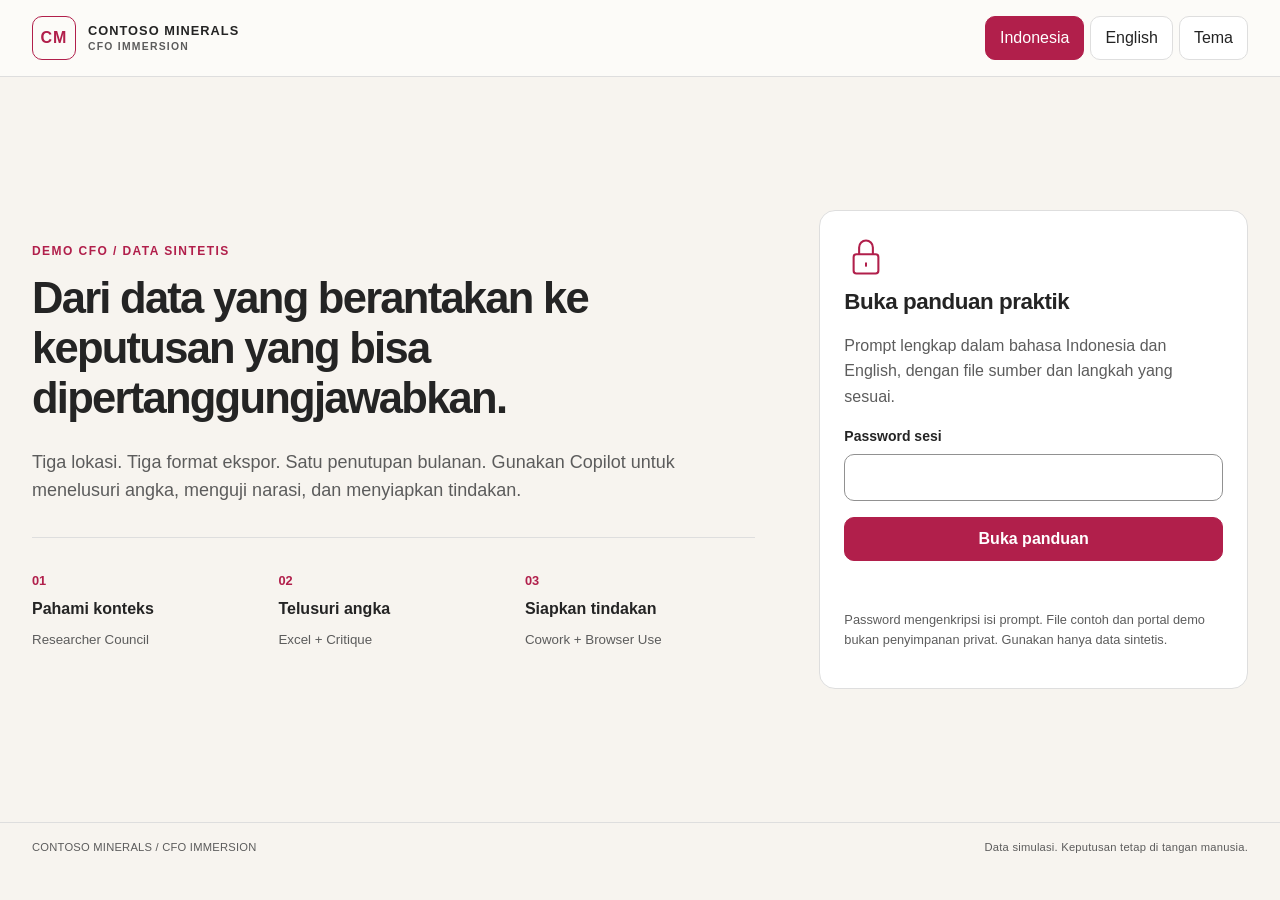
==== index.html @ d6b6d490 "Publish bilingual mining CFO immersion Co-authored-by: Copilot <223556219+Copilot@users.noreply.gith" ====
<!doctype html>
<html lang="id">
<head>
<meta charset="UTF-8">
<meta name="viewport" content="width=device-width,initial-scale=1">
<meta name="description" content="Bilingual fictional mining CFO Copilot immersion: Researcher, Excel, Cowork and Browser Use.">
<meta http-equiv="Content-Security-Policy" content="default-src 'self'; script-src 'self' 'unsafe-inline'; style-src 'self' 'unsafe-inline'; connect-src 'none'; img-src 'self' data:; object-src 'none'; base-uri 'none'; form-action 'none'">
<title>Contoso Minerals | CFO Immersion</title>
<script>
    (() => {
      const param = new URLSearchParams(window.location.search).get("scoutTheme");
      const theme =
        param || (window.matchMedia("(prefers-color-scheme: dark)").matches ? "dark" : "light");
      document.documentElement.setAttribute("data-theme", theme);
    })();
  </script>
<style>
    :root {
      color-scheme: light;
      --cp-bg: #f7f4ef;
      --cp-bg-elevated: #fcfbf8;
      --cp-surface: #ffffff;
      --cp-surface-soft: #f5f5f5;
      --cp-border: #dedede;
      --cp-border-strong: #919191;
      --cp-text: #242424;
      --cp-text-muted: #5c5c5c;
      --cp-text-soft: #6f6f6f;
      --cp-accent: #b11f4b;
      --cp-accent-hover: #9a1a41;
      --cp-accent-soft: rgba(177, 31, 75, 0.08);
      --cp-accent-fg: #ffffff;
      --cp-success: #16a34a;
      --cp-danger: #dc2626;
      --cp-warning: #f59e0b;
      --cp-link: #0078d4;
      --cp-shadow: 0 18px 48px rgba(0, 0, 0, 0.12);
      --cp-overlay: rgba(255, 255, 255, 0.8);
      --cp-panel: rgba(255, 255, 255, 0.86);
      --cp-panel-strong: rgba(255, 255, 255, 0.96);
      --cp-sheen: rgba(255, 255, 255, 0.55);
      --cp-highlight: rgba(177, 31, 75, 0.12);
    }
    html[data-theme="dark"] {
      color-scheme: dark;
      --cp-bg: #3d3b3a;
      --cp-bg-elevated: #343231;
      --cp-surface: #292929;
      --cp-surface-soft: #2e2e2e;
      --cp-border: #474747;
      --cp-border-strong: #5f5f5f;
      --cp-text: #dedede;
      --cp-text-muted: #919191;
      --cp-text-soft: #b0b0b0;
      --cp-accent: #fd8ea1;
      --cp-accent-hover: #fb7b91;
      --cp-accent-soft: rgba(253, 142, 161, 0.14);
      --cp-accent-fg: #1a1a1a;
      --cp-success: #4ade80;
      --cp-danger: #f87171;
      --cp-warning: #fbbf24;
      --cp-link: #4da6ff;
      --cp-shadow: 0 18px 48px rgba(0, 0, 0, 0.32);
      --cp-overlay: rgba(41, 41, 41, 0.88);
      --cp-panel: rgba(41, 41, 41, 0.72);
      --cp-panel-strong: rgba(41, 41, 41, 0.96);
      --cp-sheen: rgba(255, 255, 255, 0.04);
      --cp-highlight: rgba(253, 142, 161, 0.12);
    }
  </style>
<link rel="stylesheet" href="guide.css">
<link rel="icon" href="data:,">
<script id="encrypted-content" type="application/json">{"schema":"cmg.prompt.v1","iterations":600000,"salt":"zXXu4MlFKC7vIzEmSNw2jA==","nonce":"VBSYA+PwXjVwsjZk","ciphertext":"oSKQQ3/2E/EKignOtQz46cWeEimMALG7mtGOhvuSWT+zKnAs/60EVtnC0NTnK/lDnps/9GCDYYbNCg84eDCtHIlWKz6oqn0ssIaB9EcRUM3/BcVblx2HEqwfgOSSSav8mN9SVu7eIcsagS7sXCb0xe9AHMpb7PwNMvEQnjesndAzzCNJ5lNXn/8wlaymEo4UahsyL41A0FVgedyVgLNrYzsMVaMUdUO61vndoamxgcUhEYVMa1aCWbOjLH+9GD1SYqZZmIpCf14AHWXQmUa35EAUYhqwEJ/r/yhaUJfEqQZw8yReQm6Wf32h0hBaXDHME6tkuCstytq2FlQXZgQJmsqABLxZbsJ5GL/W03O8Yg4ZOwQwpnl47trUvZdAiYoQPVstQ6HnVV3Kg41bLj1JqV2lfPi0IFJsU5OZJ6ZDCd9G4/VS8itYipTB6ttc9KGb9xC0xh7oCzpp9WEfU9V067eVNjHdQvqUHVTxccaW2NW35W6I5JGIftSHBnRmWTx///cRxCYqq+wMNQCT5XUptsnECvnSS5+D3I5nEfY0bqWKkGyqwWvZ0bF0JhJ9PEP8pZR+VrPNJjWSLvVWiJyaC2CJuG1PaLZ0xqrSSxJeixlMFbl7Hk9WHBBGGwpWbMZ0BzETzS1LKUIWlFGk5lz1z1quEbIIe/e6XT1WJ/pklXTq4X9iQhjG2kP9I0L/NvF5+QwHxLkTAzp6I16V/I76xMoLlNOAShkRovz/87qaC0oBTmUFhbga16fggFnDOA15FeOCNbpH/FT67tXeKLdSf3XGRb0pB47nwkZIG8vW3vObzVAocx80b8vSrjCGSmM2QcTlEGNqnwgsja5bCfdeloNYISB59a0tDI3BMYS4OuQw28MzOA3jyx9P/yqDJQ5P82nOCk17VyEDflTmeMUJ6D5dCC2mT95fPy+a+aSXdQFpRqel/JzeUT/[base64]/JZW83El4KTaKHgjLZ5Mj0D9e1iJB9bj0arMj489c0TgzHdGSKSDrTnAyTXOUtZj1iwDDyzyXy8A+qmFYVPew6nueJuwuuxma0gesfie5CpuYCpG8qpXxe53fUKdNN7RpNCnhNG0/syuHqHnM7cs50jfaYihZWUubwTvXQZyMxWh5PeYi9HU/[base64]/agOxkft0Jf+IJlbIbxGtz5fxyRel08BjubcUsCNIeWf1BfPaLadoiTgyaQN7GEwMtjxbKsVSB80601Ujnud95gAUYkXpjRjhZw0xZstX9tXizJI4xJr7gKSfQeGMyl3Lxhx/RCGhWYMfB7Ke3f1H6PX/dZl2VkKN6/S9rRWprR3XK5WxPwnUVMSS9BjvPvLvvBO1MQ4J/ynWGXOeG12K8/OvOmDxzqrgXKoFetGV5aKTxTiiIWYGwF5oz/vJx73p0zQhGIMgC2zHIPDkYtB2EmhTdpaWQHZdsFNnT74zNJ4Pj6GdV/ClUsge766w68zywG6lZKBidajHxS2Fawd5WEqhzpIxiWGm/bL3aVyWLRlN9YRy1VbJKxBsNKQ8N5487nPGkR5paksh1tjMBnzddkGJZ3c4YDore5nZm2TfTns9Dj3V3QSDs/GbR1ncMDbuxLAysk3s6o0H9TcKx29Cj1nu7ydA1sI4SCISRJjfDRpfV4k211u/EtCi9r285bOvBHPNTde6GwtYC6tZycPBZnMVfmp18AX+5ykthFiddfPrtlR3zwvsE0+UbaCWrU47HWioo52iqKtCQNDyBZFTFbQWoKlqg0xOmUEM9cdxxtBgGPMvgPB6nc4dvvfGP2WqalGoB2sIeSjx3dnc1o5XM/kVucK/xBbpeE1fO5H7Fmhwn/31dhYsAWStB8WuKdxaDVSqB62cyagHmJnKPZ78XeIRhmJ9qYRTn0U8KwpJeUFiD9epdeC1xcLB0hbA29fTuzkbqTrK5FrEVr3oIGvIKrnSAoT3U9/oRAXv5e6AMmdQC1u6nn/EsEQJDfeutjqtJFNtZKznYw9+EMI1QZMXvseesJmdrAyHDBAtVU3drj1hzZy1sulfYZ5fAqQz+YhR6tSo37GobFengUecuxvz19Uo4L1Z8TnBhucYqOJLH+eR3azfC6YEhbzo+AFpfjXeX2LMIXNh72RMbM0Z+462QGgHZh6u4KVK6qkHxIke/8tFqp3YiYsqOrfzgzSQKh4J2EZNJ6BZ0w9Gtds7RpvDSe5/yvjS8+p9xR+pzhtsVUFOKQe3CYyWNYGz/rrh4ETba9lHQ4z++T114LvGGexEOg38Y+pjnWZhd3uduSOZR6W/[base64]/e8PvPhyGGa/LSZ17IMUn2TLyTXpoeUMFujklB8VS/eyoAO9ECXTX8+zb7JeUsKlu3DUywSk820vXChqVyz3U9+qNSQ1yJVjaAD0NFPLUC0SbgbAB7eW95ab7Sxl9ledWYKgxyi4mFy//qPxrzEZa9CgMqZ7iCuhLawo4d+jeNe3uO1OHBFMqu4NlUPcX1y3a/pj3LqOPcXQjsn+J+5hlWW6IZ1l32iSgrGhfTd3tkT5z/3ZCAwzaFQ3JT0xqkpxJ5mqx8B9VOdsHYW8u1jZFezmEFe0fwhAdgkeStxl9l/rzpeipRawNuWUGYvYiYQW6Z+Vie9pQWT1gai/3312h9FM+q41wzzdZWrd3243fpyLTKDhj6ZtCCqO7retPjgMB8fyPXS5x67lH/akrfpDtv78v5ZQwDdAdxlW/[base64]/zrfvPcToN3Qy10mLFWDcrcanHK+6WwiAG+Cxgu4lvP/LCk6e+oojS0HfedXkM01wBHKq+JAl/EkD0Lmen0FMkyUuDaBkn7mKjOB4CnaJ/KaJQ7mOgUiwbSuGfSeRT6+2BWt3LR/up4YaxQyHyGxJUQOiD2AcsIgCQN7nlcf6/Spkvd6k4ZilUEsj7ZK9wVCMVeqA+K3Hug25ZeuRKBoJguIOHx5hD42VeUcdnb4z+000tsEY3dXfqEIdUp38ERubiFImtC2A5Nay5Zw0MhMdEm9VGpP8lI1Lmputw6EwBwrLvyBM8N0HdBi0XrJYJ3lM06DUhsI/XVgdv+BoKzNswXLz28r5FMyCPv9rFSsTfMaEmLMLaJ1Am9niwVzmh7wBW7JsX0I9R3NAESi/bx/5FtTHOfiSKVdrpec9IHw614cIZgWT4hmhopf3AHbNP+sgFHFtCSmhuH2/0isvX7auKiiIAymVHu80WghIR95WF2mj7Fq8yLWiu9cUChiX89G3cfMPEMbUo/aymI9xhi5N3B1TnlaAVvqo0RfORdKItBpBnvTLcNOhgjiXiAUzIhY140ijPhF1uWtQQzERjQ8KbHdKcSy5L/yiQ/BRovAZNl5G58EoK5hlqAnyQK4UvjIB5r72WfOzrQ6rfzCt/F1pYXOcOkOBHUuQF9HLhvcezUKE5DeQzu57QLU369O/VK2L0Af0jdkWNyFSxJIqVBHrF6D1g3N7wMoODw/Mrw5lEfIjxkVaT+FuuZDl5FtLUHkF8bQXznrib/CKErYrJR8Q16Y93QoD0B0wPuNar4kqAdNka2xQjIRGS3/[base64]/Iv0ySm+iThQuu552nGMActUwMX+XKgeMIhyrG26KS5AXAsiQnJjmZRB/4mpqL+jdFgLhoxBPewABXi1R02v7KHtymnLqSQ32mbQ909Q5egL6GxbIo85eGit3T4vRxbLgXtCL3XCCkqk13RB3+TAGk8FfcCUkjppjlbadBg+Rxh02lgZZl8VdYWqDOq7Jhc3YY0zUvD54x+BYTpKQE+IM/KFAvJdlqKL+ZHW2Elbuj5TkVbJaZYMdRkIaKtEZCj0GJ5Ut/wPjf8QgAx+pSSQwojD96VGy4UAKrcfreFDFO+onSihRtChbhb3O9FC8iyXzDOjifYdKN2Uk2n0DC2EI8Jzbz3NynxmkcU3wlB8BzZQi0yySvzu7On1wERtZ4iJiiv+9fnvE2qjYGiiDXzARsa9zLh3AvEkCJVx05/qO6m7J369lUNC+Anjh9b8TGuJJ9gZMmy/GaAgPdlIatm4XQrr6FyTY8Neanj37qbczMAsYrKCfMcMA1T0jYtrm5fKBexjTpiCMrbiSY7kktxaNCATA4EGxxXfn848kOyJwISWSWbJKxJ3DzAUYyKdMLjed5nenCnN7Xrr1xzFAvNty/2Wfaf/iZe0S3RzTbSbNPK1h/HY9sfotsJ61l99dEiGJSwkMax51KExW1E245NyTF65/Bk629ymUfJQhis/Ew1ANWFuh4J3TqV6iC/ur8dqng8EAejY1C0F9Cj9zlHP2H+1lNFk8x2izPkBImSQ1bdG01P6IZLbIysChrNSRjarju90LcXkPT1Z2HXA+9ilgF6OO32pe3Y7ftSsEMD3+2x1tf6SKeZceaU8WL+2YePd1UT2+Stp0AxoBvpamsTxaPCMF1WlwbqJUFlvwADqj3wK27blhSSyQGa2Ldq/6cJq4OA4ccOYF1+LtoXZf+TPCnE2u3B+U+dkeiZLethlgubTJB7MoeImSiHniG3+mvD7VqXv8jK+Sry6vzSJATwThr8WuDW6/ItWPIJ0OhucqA9TIPSmnJFNwqTdLiUhBTXqsM2OvY0pMDqnGJeWRDjLpZbYw27jmjbzR00o5mMHifIaTFaGeobmW1Q0nkFpcCiSBB3BgdvdkJDIym2x2HWjycukhcsksdrs1qWRZep3nRMwa5BRXx5umNty9Y7O1sttY4HO/Ozt4RXPMFVlJhHM+Zz35AnyVbsjBJ9/Q5IeR8z4qnsn+WAGx8hCOgXP9GZ3CTL75yZ57uoLvYzDJPm+6ZE68YEV/4zKRz/mu8xZ1rfHV9Y/OpibVoPJk+3tWgwXfMooJ37fyD0jOkT0rVr7vP3FzRpt9nQWjRSIGAgf97F/Ahs8OpQ2zifjJcZQROGppZNq/nQrRAn7XGKRCYCPoM/ArfnW8orwJx0QclbTZStZ2rFsjvybFsSWy+WU4cBourKKQybb4w5rXHnJri5zvgOK4Xt47CWIKW54sbN7QQjA2F/py9HT7bc3Ix1xVldQORTUWnCba7ya60E9Xukl+ZX1nhwSsV7/s/sS4PQGNWNM/mEmPfN/lzY2sbFpbgxaUtnxvpmdAZMJXViaXawMceqWPs1lfiYUVpYO8LfkOxVROPjRRJ04UVi9wTKXGQk4TIs8xgO7Y6bWsscS8O3LrBrxmPiKKdITfF0oQh85HquyMyLiJQqPEWlPDRUMV3ihR1t/ll2zD5gL53nZ0dQ8pY2az96rSjxeMYQK31+saXL2Vs2C35BHckaTfeaf88uv9VRHgAiJNGnlgxrYVk2scyzRIivXjRnCuVVMlP5743bNBdL7tia2/rgbnGcfjWPOAaVQlt4IQKNRBuDZ9NjatCqoxdeyOouETk9Px79r/FP66b29SK4DaiMRC0yYM5R0GAkOZeXC+F9shQDgus6AO5lGE9/rpI8g8akojcXKgD89syMx8f+jKs/DWvbz4ViR/LRYOytarW7Y1jhxXE1GuwNGjnrAn50NJdrOLGYx1p0LeELzPGedo7KL7uoQxkQ0PFfkJB6lXsol8+U9jTwvS7OPm7z6pNdTGMu+Ktly8suyrhVcBdRkAdi+VRbTbEr9o9glmoMfoa5SE9pLI4tLkxxlt7wjZcUhD99VIFclTQf0QllDLxspO/mWPs8vGahpfcq9+Q7Q95mVT0y+dNrFU35Gaxqzuzf4+IYA8tgZ9VCVcarzz9vuhaiH8iQlHLmLPqw11B9RGKJfZs4CT/lp1HwoLj7tS6SckQ7VL4PG2qYSrPABwCLmZvNPdK91qyLYm8UwSD1JNKGZhmTaARFqOXg9ecsbSm/rpC24+qL8mSC1Co0IuJ8JQA3TfVSvMhUEFhAiMUh0P8TW7vRr5MZPN2e/wlJe4gG8BaexBeT8kH/x0Hm/7rAA+tFlF7opueFrbgPe/CTHte4B5Mgq0yodLx6BH5UPS0hs2wChYOD9/0avjwlNrq4a3rH/PthE54usC/eJmV56E9E+Hy4nQooXSSaFIKrlauIlMpM/q27tlOpiDdesIVoDIyrdaxs3IChSuPpdBt9Zzz6U9IyFhPd4ZpdUPnaCsg9v4IpTnMiZUKmn7+Xmpbk6235WbIjXme2szc/[base64]/6NgsW8Amil9mtiZjo19vf91brxx29yirBe8FVdwlQ5Slv82tT5QtgPUx7pBQyNosgE5Pozf5+lFGHBtVazOEjXPhlTMcQEIK3TFOzLj/D8uUQeZxD24/9A3FfifFwS1Be5lpUMe2aX1ihCUi7RlddhD5jKdngNkfHJQMU0B0dA/s7XBcieWGRdiJbeuqnX8GSS0SmSDYkYqyIIkC9Xy3bk0y1kYelp/gGyulkznjDY9gprQ5J7/MGFvtjZWuGrbL1ax8m41xZVVvzAwU4DyJjHbQLbYd/OoOpTnag3cNiY5HZzwg/0cM/0urO+XlrfOaSDTOhP26IZuWAPG7QuAlKqPgdasHhmJxrcSqJTs/awiHDFVCdfvTWUT8fh83RY4vh9kZ0bY/WBmZdvHrtIrkUZCmlUYJZ0PzoLJ4f82qh0/iP3Jb93vAVPJWbP/eKQ0BSu9WBWNLS2/UeKdqVW/nDOY/Ojjp0L2bAHH+zNXiKiNpAwX/kR3sbYCBi5FBj8viiMjVREzdS+yxisaZ9TNKJ+q9dNrPiIw5qwyWwmIhaq/iQIDFtRL3XC5ST72cPxthNEglqeYSkjN58TRIm6ff0tXDyp9IRFf0OuN7SYFkqoon+M2yV4DkCcDO9Q46t2H5YTCePaB39AMfsGClTT08KfcyFm47cuDmeyrNSWN59LfK0wLekpQgcH9VXCK81z7le5QuEW/CghNROFDFewwucO8Ag9D6+9Cejmjq+DSmnYajVAk9+GhcX13BBBXlf1d6o6gnVFim0q7XLDLBcml02xAxMdokT0jeYciNJhgFho52HFnQ/ge+zL9IW1MoCaoG+18QdlQ/tes81lsi4IYGvDEhK5nKWHLrbEQEXgECvPpUwuvTzRvpu+FayjGP48XzrYq7XdGy17s8dlMbDRTgFsUtq4SXWosCjrhCwWNSuJ4hh4ak8kI+I8Ij1qhLdA17LCE7R4IDNnmrcyi7jlTz/P5OBM5qoCaz5fRPI2W6HfbfNUEue46dH51ClQonBpWw70F6WGNU8v/wN6h9knb/h8bEIq62b7IFgpJxCqwforBSj59Ll+lgfb5LbOkJQYTcVcLX3HKc04AMneyM1Ua6oNwNRiXSrJ4ttYOt+k6NF1yP0ELVqYyXm6oKu4AYVRX3CslW0sBX2NQLE/tFu64tRvoqKFHh7Cw6CQz29p3TTBl+w24TH3UaMDXe3085MnT8QvordRXMSBCpso/e+0+03TrA0ZVIHlhzbrFmBSwj6k4PLA3ejf0+rgxJyihV3GEqlBWaZ4YUDNIrFnysVICm/WDLKOPHVAk+w5UiHg+uZ7XwDInXnCew2D/Y67myUiOvfb0yBv0UMEMKjtjCJEeF3ZpVUhiMgaOGpSf6dIw23KZwhvXI30CrzEemgzERAWV5xV9t+lfIb3kZKFOyrVPSoU+uxILTeDlm3zJFrFQP8WG6rqaG1BQu6RwK/puYhMqSjddBZwnIO9klHf+1FoBfzlHGmBjbbM6Iq/yE+kGzRrAYkNyb8JoJ7jePSde+XFYs5IaEGF8FI9N4izLG1BQfUMVuMo7QatbLSkruUjZ4z8U1qq+G0i/FbhDIaecb6xp9vhWA/1epMW3L0/Y3gHihPAM4LzVUM+5A6H4/iKsAs0ASrsnG6RJ1K5o2TCZxOvk1cv/d7donwYLr7Nzivw0tx891Ll9OFVeI+eD23x+8quI2c5iYiPSLwuUlN6vpCQLtUZ2NgYZxivHorSHa5c3+wJhnQ4pos/pkU7I9ETF+bEUkz2EkjXiJMv79YSLsRllyMKoKvsPrbBmsiZAoxSwJQ6YKIpgWSz3AqR3dRsCSNgGKifitRrsDIVE9ki5I0RKDzH8bRqCCFVMkSlttIdYC2P6CD2BzmfyfXAZRjLY5nLh4KOIDp62IPtwd+WeTdxQs1slBK/XZNi3VaUjO4Ciy2mMXFabW/KcrUUcZvux95Lg4AjpyXInrcbyPRKon8SuU6XLdJE77jJmSLPyehOHPyIefVFcrI5YC7YwXT4xRTdheVl5qxVagfiq08VeW0MDCRy7nGUBW2HNaTEhbpYdlxAjcGvCTFSWYgqKVbbueE/UvcIzOc+gB/RqJgspLL/sXPsAVQHmF6ewrBvUlQJcZH/OQeXiBsBSfzvYQwo4ML7L3RLpOmtrQoRWjudCctxFjOZVukgvjjRx/b3Ytf5eJ7v8u8v4ez7D6hnEiJytxOvFBMaPyohXG2Uo7+orJqjb2qUXid1WBvEYGgPV3iT3k1oxpTRjC+jlt4YIUmXRVjMTH2VvNmb+uHKCV3rfI5RppjMaVIK07UZePueGHR6Ocmzr7EhSsx2V/h4Mrs0TbyBTiD8fA1CXSNkvzujw5YG9OGteDlRQQZUlFu/MmgryC5v7WK4e7LEjnqJkelyYqpn/[base64]/wMqZAg/wR1/3Y68HUFtJIhlHGUxBTbjh4v/KCJ6bu27PpkPyvqa3e5e5trGpPSnSiyJzcJX33Q7kNIFOg3OGpQQXJVclvtPhK0fx+GHgOeG+pyfTGU8rBUt1/kLftsBAf0A7TIsEqo7WQqPRqr8diC1O/f5xPQ+163zCDyrPUZQrCVa33/[base64]/km0sjFWHJoY5Z+bt1LvL4MOzwZGG1D8SKa+df1ixs0MYuuzNU+oOAm7LGUoaJPehY1WIp3tM5pt51op04buufS/U6GPscBOUzRdaqrzJiO0uvPFCXQFHtiNydcioogQEbLH2DsYDJn1hZ8HseyIgMF+kNX3wYBwyt1DpwDbCEPq6na4wleVuQiiSM/l27sRnmQAwQ97ri70jOdHep4yqyL1fMYdVYkdhAmCLCjskArPGZocAIvd/Ye8XqdWaJxEJ2UIKV08Yfbht1t9KHld0mBGjJ5oFcwwqr1hwx8XnukSsVnDzjdp1SAqW/GZPBbzRRNlfKD5uj8DCBo0G0DhYIoNvN5R11YUhbol9vSVCeJaKlQfI5V4vyprzFGwHlqagBvkbO734YG7GjJphFy1Qso1LIwYHbyTAwbXNq2EayOT9njGrRDg+g7Bzyq+1nJegEaDV1DPAlPSxyR/w1rteSxLpkCxvyWFvJAZYC9pYx9+yFpZF+zwOdBhmYGnlp4Hb/[base64]/a/jg9x/ITSZkX891Lb9KfbnSTGZUrcZliGaYfHsnLfrJn9jK8DHaZ1X41aihrSLo6/Pkn/OePAvmB7aa+48T6Hvzp/BrbUO2XI/oUDJQxiE36UWzJwH24zDM5SYZQ/PQSUctdKDp/O6fP98PydrcHyAzOl+KqX6hNQh7m6pVRlRwseFMl7/Cp7XRhSQ5ZmYzB4/oTxnzX/EKyYJlq4MTUmJA77VcC8RdDm0XcIdSZ8U6cV5KAIGbURGpPr42X8JUBjOGm7rOoqJ+2Hrscmw+iHgkukC6TMuP9013mnq+G3oE/y8Q8Qk3Tsc1opi/+cwza5zyyU9E2ZmmpNkRq/35t3/33KrgB5kjyotoaElVhkm21xwcOhjfNPjr6y04idhDvX/37L9jsW8RAAPl9xfU8IyJ2qmS1Y2domctI2IPPi6fr0onrr8NOJh55QFEyjnS6czdLkWtJQ0nfTCmKP5Uqy1ymMOofhX0xrWiY3l0+WH2jRlEAX8imzT6+BA+hbvybDPuMwUJyq6gG065P2hX/uQpguXt11/yLzjV5wTPyean81d6Tvwveugl9rDV/AvUKjJtP2/83aVXrTjtvBoxD6H1muiTCY3YOejkGsoIJf654bb0do+7M4/CQWFuey08rmFyieT8j0qhqekfU6PdjlBsIMU78K4TLmaenHeWqHSOAtyE0/Tj3GP/W5oOfBeKMHUsJeNx29y8CDWHJqanhLhH+9F4DGEoeCl9a01oK/rp6MVbMmxaGj6xDYbrblVdH/6gHi/MuOcfAMuevcmAV08eh9tgPygCQxi+8SXe+18DaxW4ZbRQUcNKkOWaGzA3fd+sUZRKazM4IxuEgLbDlTaJgFq8RgyOEfUAYkvwz8DakEhGSWMyXG+V3kKnWcaOv99mrOJM0tXozbKdATaqzWggwMwjvsEsojztEh6cl1amAlNE+RBcnf17cmGFvKMYFyPYGWPL/PomYzTUNS7gFY4DONfiAMNjt8eAaGDjstBiCg/lPCOwLe/DXlQaD79hLuoFLQVBXcxTcAFXrvArQ5eOFaqKNcDEehFA9yswD4ArHiZkPQs8ag8Y054xjUjLjvulTpJT2Aes0kdD0ke5cN3LC3bDOd3AIw0LeC/0lnX8GszC7vcDg09WAHc3pSY0kXXUz5b2HS4u0qxYmFplcUGvYCxh6CFI/VkOPcGEVvVIrGqzAAozGXrZ/P+2Qd72RCiQ1Jj225bErTlfgSp1HhWSzIxN4jcnmN8dL8lN9b8Q7ZLS+Z1uvew3R8z1Q5nr+AtVGovx8O94p48jv+choVmEO/hfAoT41oIBqzBPfc+kGvu44ZpgzwiiyagJQcd1cIrxG5HJf4tlJilCsVBEod/awmpV3nJbU1Ofnxq/9JN8Oxs89tSHZIq/mLe1dcNfaX0O9yU4Ea1TCtVVGdEIy1WIRlKZdlxi/X8anP5KibwMXWGH7zv4yLeiTwPMXrpbjFMUqqOLGk6F9f/dIBiR00hIW8U5IDDProk8B1XF5DXOMItPmLHuPzfNwmnbEcH/mznzIRRp4BbNcAXdwOF4LkMztzg0XTCpVKLwWOuIWc8YL6V93v9A7ElQJJJvv3O1wPwCZsLnIi/KNXZYpGmJad2qEbs1BRpost28Wdl8+CKfP8JIXdXl4F7p7RfNhspg7FuD0T2lalw8WIOEIqC2wXPAdgHLlUF3udmj3aCSbkhoeFBBbyRAPA1B5dXO9V1lQ87IPD3SdahAV8WId84c2egSA53E4RvAFdFRqHOxM2fq7ke/+4F5QLySD/H+lVHHysG8+pTE3ZBqDVJTTrLXGVIFryNGajgplxpwHDzl2d3ureiEtOyOY65uicubNvO1wPpRCDENRTRzorEks/eCMVLD+3d/Ie3HLTQXxQ/nl2RfPIJXeyJeNJYVwbLuq8v70f/M3YgP+31dNia0ifnzIwVaP7F9eeoLIr9pGYg0+FZPPlw0PgdR6mmW4KESVHfNoFbgHa9ieoUFpNKgpd30zKd1MOwkxwMwPYmZDg1UuP+I81OR70jNp1hOs+8Ek8gY2QHlcfoQtyJ+PTtTWTHAsEbI64lE5dNs9/D9XK5sKRVWDp01sK5wSA0IDxo8X3ZPrGBlWlF6p7kzjIH4JP3dLph+MKPIcxSuRckm0eRDt1bd+7SgGVF8tp5MVgL31CLBRfc3dgqjPc3elFaGN+Zcjk0YBiI0v9s3kti9QrUdnmL28OzeEYg6fq72btBK6CMjgkb/T1j9Y/MgolPmYVDYBT6AHc7Dw5gLxABs7JUz1i7lCdR60pybm78bBjcdwGNs1UKdUN5wzFoUCg+Z/4iXrtym36GK0BNITbzwnPT9Zwd5QY2R1MX015jRAPOw1cxR6hRXqi7ZnKvThg/JXXEB8j9rZmqOSzHnJcCLzBp0iZbMceGi7ZwuyU4xvA/CkeJdv2+JsOsR5bwrhzjVNQY2Uuqp7C0dGK/V3PL+cRe2MQ3jlV19XSRPEeE3Ni1QPmKP62BWyMvBEGnXUYb3pzwQV9Y/GI+W4kC0tybpKG3gEnDiHVRW0tc5CVTE0kn4wPkh01jU/tF3Zw2+H2YjYy4fYxg9Bcxb6NBNjzKqXy4GsN5LRS7T5rM2a/RIRZvaLAnqPOu3frnEY5hGO8NS8ZlRisjRMMInOgUCc+pQohdQqypPGittib35dlbgzjZukBfhCZGEXnS4qz6dQDqZfjmxi429Zc4TCTXPUCRtFAV1P6+IU2tVrotThfvePEwz9DkMf5oqYyPUOkPRD209YgZx/Z19s6qH3LM8UnLQ0TwR6TtX8jz9xIZ7c7qJI73efW3frRKEHGis8YJbhVZXzRQ75w76kZQVN2MmEDJxG+NYzsBp475sj5uHlH4iHnqv4fr3K/ew/P53/gHTezeLdm4A221xW2haVPvsXwG7RnksXobWVroGzg0Lo23ihlyzDk1mgyYWtPEOoKvOtQElvPCiCnGGFcdM8Ki1K9twVjWpw0/6xyw6TVWSB/fULA2HF335fZ0BGwQP1rVfa+CXnm9C4qm2Ga3juCSvHU0C+YDi4mc1wzgMN/35hgTsnxvRurp2KA6Mqa8EyodmjRt038P70OuUIIwdfQt+MNCrBGM6VbjL18omPoZYwsPh+DUDfNVRYAyppFrin5N/0vMTtWSRcBTKljs5N+lJdq5rZJ9ZjpeAE/nQMwOVgR+vivxHH0Z4X5te6erN9j83s44icC+sXmmZ27fzs7P5O45Xx3fi6bdAvWRE7VA9ZqSCJGFzrO5TCHi6N3FP2fa54xuAC9iKWJEORmSFNPcdiewgYtFHnT3Vym8cUEJxcQZm4Jq/LQXR+Ue5zX+B+HGMRqk2fqKof3u7hDyU5QcQyd4+NBN4O9DxX+UWYjMDXf9+1DfCbj3rTlTk+Jg70pqDsUNTSqWrMqxBp4Rs/keJfmWOYvhuB4AVNf6UloEUjX10c+Poq0nWi2xmKoDGUu/krCMdPOS9XcfS+hPTT1q7tZYguWWcSGbsUokGpSN3zUJWFI8G9OLJdVS99gOBQv4uDRuOcage7OFG7/o88nTcJX9wqPtfMAy5HfWDOnHrH4wFq6/TRnIKXDbHouHrLC7wIbbBLJ62X8UMb9xfu7mgRxTOoVOHnjeDWQEN6P1pMMh62QX5F4IBjp/s2KWmZ9HMosLhgOxNcS1dYtYSLnwKNVrDPCaQgMh8Lc9g7RGwVeygQIsJD2a5xHz/ytS9GE7HSEz5ZoGn0sw5QICYMxoBHhl0OrHxd2Vb9YyAJaQBRsL3/l9KEofS/FxxdEWFZjF4iulsHPCuhQ0YLlCOtuxdXWCh3WHuTOtpoYEY5bwJnrU6SuamEOVbvRfgtvkdHikWF//aAc1EoRdpOKWfEzcLIRvzyBsyMb/YbN0RwXloKaX9GEXNY5XB9HEZfRR+iTe14gR4bVFgMLXg44AKRpax1OMvLyaUucV+rPrfltwzgRjgLXlWBmhR1sdNRuiVE3G31W31Z41joX93W6HoDfyYXCcmCAYALjuSPfmpgNmU//[base64]/X+pG+V4r+PCgpeRe+n1wRnrnclNDE3mS8hVASuqYLJt592XizGSDoMVFEVA5boj23eKuzDxpV09s7Auap2c5oOt1lJ7dcMfOd8iBlW666Ils8dQwfo+SVGb8jwN+F1sNEa23FucFOBOpgZzFuvDZGfVzwfZXJH44EWr5tbDN0a4eeWdmkH7aoT9P/+D/xZnNVIAiBAIkItObyElNqR+3zULwXPV+ceJyOYvcRnnJwS1dknvdYAM0BW5lXfTGcFjW/UL60HnfNoMdOR88bU7RX2bug69BCndwlQ06KgjK0zZQeEa9xDpQ/uJWzU7qZTDF2er/x2FWrO0pqkSkbK7aQruRnJQ4utp7heFQhlbwxk7s6DcP7dVKPWDsdlU1TudF89mfvxzoONLTq2RVjOwCcSfGxdshvyi2FUdwze6MUe+FprUnSqL0TfFZ/abQp2i/iightl+yVYdigm18A8AdPfJR4JPgTXqc6KSl3LZQ+DQQgesuYwdgxHLyheSoSMdtOvGR7beFSwFgrLeLNGFtFkMPQvOvduI8KZVoQkVPFyuqFnIHp2AN1aQ2yUsQXarsPnS7dzpyGDaqH3fqn1bdwO/T/yelpJgB/h9mMd+K+Zk3RFKy1Ukl9aMJ/7eoLdvFfAA6B3r1s8XWwV4U0PCgbnnLvTYUGg7HUf00zY8F7tYRXDEQgf/kNuHhQcWH1/pu59N9Gu+k77PyvpYgkk3VqTr++RxrkQ7fyW0KBmOxQ3qq6mhLa3egl0JY26FiKrPdycEXtx2zZ4u523gZn0IpO3JHAx6I9ulNCfkLOakgaUYwlSLFurP1mouCJMbqFwK/exgIxFrt9Aa6kicgrIizUX2AvaFStDFpe4KnGBd4offlMFHAKVypfXOH/QwqjgAnxRIJFHT2H2jlp5ssuaaZYhSMTYsKjI+TGdIltQSLajCk5C87n8oCwgf3Ro3tOrS7yJUGdBSVY15KvH/TGEceOVLqRe64dTxwXMHCRRqaI7GsSoaZrwOTJjW5HkAZ6b2VSzUjCXqqKfTn3i3zePcy38UPVAGT+HG8kEYaBYbA/MuDgArQUvLATWFfQ55j0WsYkdbMEZPg9uVERXJ1i0sF/bj7IuzlmOwpI9+jqSQAI1T4LiArrgGJXND3u/XGIPiGwgqvZjL2/S2j5jLLuUht0J/HrEDXP3+84PIYAH3gcfNwLEYN+a4l3vuUE8ZJU4z8wYtCwf3vbtrFJxxUQ+q1J4OiekFY6wa/2uSolBXMDbTsvJkc1EALRVOTK1BYXSrNdVtJBsEGQdCVesa+gNBjUwwgLBar+aPXFzYQcCsfVtuH4YY5nLHVZZHkLre++bo1+nOfiCBdFhe/O2H6f4DAC2V9LTf2ScYqdFKpvbfTUxMYnnuFPpbBkcR8y3f/+UI11JiNBUdXA4kh0++ZAxLqEjEjKXlbIBunVeyQtFQcnkA+oiPFT0rU1F8vD6VF3iJvIB0vOih175SsOYGFMF1tTOSP/IfiLcsxYpMJ/qUKieeiQUFlT5bVRV7GUgvbfSpaua79FEmmGILy4bZHvp/dhU+hB4kNiPN7raaLpQzMn5KLQ++k0kh9++MsfRnJOzbYyVVXb9wlMel3VbQyqrOkD3DNKkXq6I/zTKxzNmnyV9aXt0AI9T0YpYqeLuL6jQhH1HxasN551emYHuKtMs5/yBdWVl3B5pgARwcJeFnozbTOEG3VPp99LFpJrQW8LyJUxf7a6pOcW5mIzj6k+hEbORI7Q+HzhdccI2u26ESuKfGvuaDvBg92gnWD4XGbeAv7fdJaOeYaaMm6Tcnd/8CbDueyJ1a0vBqU5cHJEjfZ0QVBTYepODm19lAbSS6v14UhX9zRRicfq5gEydhvvsma61zgOZ/rQHgzcAwcgnXefx6K3AqaMHPskTVZEN8oxfB+PCac7GxmN/ZBfPXUbJkE5OPKMLJakvFEJ4fv1KQ+N0tX9AUaEMPh9ViBvmibyoHHI4Z5WWQCIch3KHllawACLgObr2USzoE3Tac1uPMBA8DOvTG9MyhMOE9dmrHo/q/rTyC9O/4ZoODp8EuyptKwQb/bD/mtvsdezMaOmQ7Zz8xB9YwVzwU2oSRQcKFrCZpVRsPcb+abWMAn5l2Z7cjZWZRm0jYQHFuhr7AyKw9shKTZEOz4eJIS1B40lNQKhfPJ0LtGMvWClLMfvFEOnZ9gRVkvZIiSExtqvySkuFW9pz6tdX+cj8jOPw0G4xVJVwg88y9b9Gj1WnFHQ79ShWQgeAy84iZYHg/[base64]/nasatqISu/jDGoCpuh/XcU3sYbaPslZRAFyx4PM1v5u0DQz+I+OnYEJyoMxrRNDZEZGQkHZKCTMDoxGyac8dR54D4EkJB2lCaThWEW55X+Az5tjSH/[base64]/ggqZuCtEzJvEsXUhOvWQFtgllWvOzfriMRLrUoX/sWlCms0qEz1fY4lMP3jSzVXAmm6G+A+qOjGU/fI1fsznPAP3Oj0Bvih6EypcAmeLrI6/ROkhDdsI3HvzY2E2lf1KRpJrxKsc68MJlnH0F2UIaGx/Jrmnrjr85tdB+lLWVWj1BJrKRXbNHyhpIEK/6uV0rjVhh/G7wJ9hBsxAb/pZfdIF1H+6SX8FC/oxAWP8mTHYo5hN+KI+FK63Wh8Uag96eOMH4XYXDJazmDsIT3i2WzZdtJ8bhFMeEQRkbMLqLvHlB+2Z6Fd6lYQ2O1X4qOesL1FkrpnqwVdtosz+YqcU8k+M9FW2+hA9/PW7CLmE01r+lLl8U1XBFu4Xpo1qU0Pmjx4z3ponh7rK2ql6SW/cDjNYFEag9k2Jb8Oa8DWCYxdWb+RKH1rPN6d0dGk/NR2od54EUp7jIYZaUcpmoeDuoWDa3FJJvH9T0Qhf+3Kil1v3GO+RTMwwpHIxu6tXcL+ClP7YntfXDFI3/ncPYgk8sjsXO2hQyvOu4lZDgFoD/WESAeBKl8emSm9GcCbxX4Io6UIOXS2GmtHAHuruHbJbAH0rjgRrMIogOimQNtsHASUaNR0k3fnbpTqS19IfvHA+X/8xAu+7zQyGLaZGuScZ8AaqzjMCxFJ2M/hwCdfoHd1dfNsrckY3V9LyIHMbdb0GsLOPYXskmi/OouSZR4Z6XWMHL8epAxhKHuqS1bGB1kfIvDkrvlqCZYljh/Xd5MW/GQegrEvNUa6h+x+4pBVG6P3uoWmCg8FLlZms/1MOL0FX0Y5SVoXlmNQnuKMNr/Lj9avAwDgCFW90lFpBElEN+0Coz14TEEaKYUmAxlwrMira2CZD4vqC/NIZaSqbdvMH5rqqrZwT8bZm6AyaE6S5xHPtxzH176HmbS8c9ybsALhlFXGflI9rmOCfhw4UpulwwSkims9Mg1p1e7SmLrdbZR/WYyOoQOn34GVENxaf/Rczdfr3XKNcQvWFZi23+jXnVeGTn68DR/I1TwZ/6n0cnPP21AxxwgMy8b0XKIZV/JP57TXaK69LrOWl3BAKA145pomoa15joQITyg2d9iEOWyxND5lweroNVrV5y7oPJPMa1LNulCFhm5xTozeSl/9Q/m8Q7Ek4otCxtSVUoe6dgwpRpAVKH5ZwdYK3cHHt5WgcsjT72szyr5nwnZQe27yhDiC4BbHsitREDk/meIix8i0A642gc52wf74m6CMLGuWieixpgLAAperLExBkVtho2fdf1srOz1BhYv1cf58/seliDWM02eFO8n7z+F5JQk93flcpMpSRehA5PUk1Qtt/2i2w3virbCEyylsefNmzq/KPlBqa0oFBNIXG8SEMALXX4f23W7Tm6spcBczbKcwn2G9al/rcdJ7dIf/r/Q2ATuybzpNwQGFrlVc7jMpK+KavvGbCWPT24QtSIlLAgPYkvyKxTz9q+Fu0/qgz0phUZDFKRdf/SMeFg8+aAA7DYMqCXNl8M1kf5imrYUOKJobYQSz+T9ro8oEvgJquhQv/7aLiUTjm/2w23PxCNRqYuqY61S0ms5TBtXb6jHPqFK+t/Yhv+Q7Z25cqiHpZbytxfYLVKng8fJyRbT4H5OWq717rwT8sDVgp+bEriysXiNBoVg4G8hUdbOYjcgNUPhHdLyKKiJC0pHO9EkTD0CTQEttX9B662LbG/D5LMsG4AaPkm1J88oDwFRgqav4JLsFIhmpf9FYcXRrFMAmhFTY6FFP7yyxS+xT2MlW58z8cMHACQ2IS3fMGWvG7Lh7vk/D6RgTyyCbyuz3pCrqriZZJ7ff0l3wW1uoYj4HO7jLzcqhx0Z0kM5PfUKeGfntSfQbCofIspZKcynsXORRqesWMgCdPa5LlCxR6HTm1AQV48STDmqWj6WEa/oppT3SLYP54UIeUdUidVv59QQPI3LTVsMTpMSVvARCz2y3l2wDKI3Etg0aYw1nyoyIABnJdSxby60PUabMbLl6A83Uftfk0KHtwJ/rFNA9V0LbWBa2g9rwuGertKsm7wCwcajZKlGDXIC9mYg8SQ+YIRSij6MOfsXMbHxEIdrJBd9f0SKc4Cq1q7Y2G3WaOs5hoeUGExKl8OackshA/cQE5fbeK9BARApd6KpsOww9r1fre29reyfkQi0M0tYSKdyf0Pv0kvQn2PD0xUMJfD23bIMWGhtNiXuk5L0rV7HNIw88UDr/IDJq7yW1qSXIdrI5mghV+RKd8iNmndeS8r7zAhAzURWiJgNgB8rtC4FNYvBU12Rnilp+v1p3SxWchzsWFSBM5Tc8fwc3x80G40k/0zwMKtnejkLd5fk9K50SzvCIuZP3uup8sy5Cs0XY1Nc4osbCVPi0Pkeb4sgNibi4yv6jta/GE8QvXt1jwTdB9EeSBKUg4TlStcm+GizHWnyx6GQVp17HLxxgG8yUuDVWd83nnQjor05hHKU/jLbEiXpi2nwEO9NgQ3UTkMAcJ2wqEqywpZ0cIa3YGxrD3Z2jtHsSy//1WdejDQItzrxT96Gxg/+S6Byn/d49iXVU6jPb1TBp3giRavgAXDY34Z+8Ul9e2fev3Lmo7yvHy5i69oNi6sEq30fgMTlAodPbnJ77a9RsVYCEgops6kMpumM2DE+qecagBkvU/aA8lS2laFw+umEuGVkO2JvJFx4gucjPlSjiJ94MiT+wZxcteFugRC1YGQiyRhkDfFBl02HWrwZ1xZWo4kycdr/xaCKqTtgNSootnvci0XZwH3Zs12SFyGMoydebioZIKbQ4+C+Nuzk7ycEuslzvYqMeAQoBA2tPqrfFO8NetRKH55xm9Ml80DT4kkaAzJDmBLDKtajnEnygi5O8obuBxPs9d/smJrHlCHOl+i53oG3EHR7kFZlIab8/7/CssCenUTm2DmodOR8xICJ2XPaOv3CqMeef1McfRdGhqgLuSsi5ddxD1USP2mUcIw5jzsf3M9qBUVuVinysD0D3XExKkrJowHNVlg9no0UiAdzQ2tIrdkh4bta1dkatp3JdAboMcP53YRcQ/gofEdt++g6pGrc0cfdGxdjo0RpvoX7Mda7RmbC3787ix9K7FB2CN/n+FZ6jklQA+If9JYBOjdjFOUEHK9ghhX3+Lg1WidSvDHNIB3lJbKFg0UStQrFxS7IlgD94VtYgi+zg5Cx/WwL71gN3Fg0iF2Ww8+sBQIfkm8z7rAgAFNlG89KClkwAy/75aICCyDsjbEsv/wU2WOSe84ddd3mSDV79uDV6/O3wkHf08Ze4dCf6t2OT0Rfrqd3iqz8Rv4RkiG7Par7UWzlnG+udJrvr1cplrR0tVYTWHVkw7i8ayrDL8GgGAZq2xEj6uUHzwe9pZyUAVyQtUcZcAPrid8wXyom9W+x6aWed7ML2Y4nuPMolvEq+25hBVrc0ZYw/oCCFtyEDmCIhGVNR0B3ntCfKFESnPcIpL50jcMuRchkATN2wBF2NrJT++SQd37UrHaGJVW2LO4HmtLxSyU/eTKllUW6LT0pLZc57PywogOYQ/[base64]/aoltT7OMvsf5d950ppDlOH36o6EICheQUllOvMYxjcqFpTtVvMifvgOrjL1t15YI1hdiNF9GuEzU/okdnp0PARxyyG/26MNWeFgxZlrv50LqEzedi7E4Jzw5LZEE4FxLcdqWuKaNwGBdNzWoo2SaGBV8JQExciMw1hzSfhX+C2+Q6mYdYhKhDFzc4DMV4TLs4IOw7SFRuVod/2lUA/DD85/KO0/uSoe2YrMubVnwwVaiKUjhcKhhTqOluBaToapdxLCVNf/8X5YnoPUlpwkV23lIlyj+aqo7Z7AEzXsXjYWOq2XFHqQ9gOP+hkssBAFh1+ELxHhxSPlCKki7Io+5CnA39RUofxarfiAo2UvPdioNHR/LRls1yxf2Eejl0v/2Q3cZP7flJIlvW6VrzozwAwBIKWpaZvOFCsJeH/NPMPjtlEL44r+t0FHnQe0ddC1xME3F0mqGiWbOoc281Lvs1+uuZ6yOb4FLAQG+xESWh/VMxHgk5LHaNqqaXPDeF4I9IsWvdmBE80qddI1vpShsv4LCESbLvKdJi1UwkATLk/21YgCWu2+eYZbt+4rRyeRDAYtJoGp0c2V9oqvdO2vZDlvYbyLwF7gDG3HL2WaxC6heNhjyTjrTGyyqBQNp4J+uyophiBXN5UmqLGdu7dvjk1Rke4sC8FnZcLA727JvASFP9qLHIDDtnF9SchR34cKlZ/6OFgS4AG1/BU+NNzqVSxmWgiUII8BuQccZJQQLmZWz+56dTwVBrmAuEI7yoUY0r6b5MnG3T554vtY5wHsqkLo0KJ6tYEgxW0o20r2MfjPiE+NjB7CtKgAEsx1EwgVEr16iH3FvIxyNqDL0aVfPYh01aPpMbAqEXOM8SdV1vOrK5DPmskLh5PSb7EcjhiTtvzHSgg3lU+3ifRG/6BPI7ELKi7R5org1gbGm2KiOyAyhZ9aAhytZd5fwEbfNZh4duixUiBZHk8EmprEPMteurVPvBc1n1EZGhutrjnrUB2fshfGmxTkO06+tQhsdZNPsa2I94gEND50KvcXYybAqjJ/PA/U8tJ83sPK60JC8hRv/WvqVkfRTHfRh1p2aGRgE16v1LSVDa45G45u7cvGD5rmzuZc3LUHgKrcGfxV01MaujT+kfya60loJZeu3SQyimBCw5FES5dzWp7RTH2fXQsuwn8TfBuLpv1d4TWpufA9IHJS/6nF6wIGP1dz2ITCk0coORmzRspj7ZyDGWhZf5asQ9GqHmznrkqMA6L0m5iCn5jzaqNA7vRZc/ou4e5llz7KmCCf+E5a7V8RyiyR53xqRm6CyVex76LDecUpSh8slwjwy/jN+FK3jwW0L68Cv5uXXI7BCXU2j16RDxjY9WxFnh0TdhGWAKxSlkcnr4z+zcdffF82fPVGhs6Rv1RB/XMOts5htwbMzDoePVvqdEThntx7EObvzCoL/SLSFW6fWTG3qawho9XDjnHyBnA7tZaKd5UuSb5MNGRTYAQCacGAugeoQy/KxcGE/6j3QgJm6Vn/xyrusQY1P5O7lGZ1lCt9Pa150q6MzPL43jmR/A5vTqPOsYMi35rYlGeJE7JJaM46Nj9Jr07/zA6jlzMJ6UcuidT4v6kwUq9LcxLh81fIWhGrDloPyVhV+mTF1QiU7PdGtyUpuR7Xl0IecyIN8/JC3RQpMohBBeZtJZ8Wv0T3q31G6qleREFlKT9FwGVo3J3cEASZRoLtolC4mhM5Y921L5Y3IR7yTz8mIhfN9YELg07aOnZLAuMy/JMbU0jnhfmTfWOyOYcpYg1DivHWFD/OMvTocZ1OyeyNay8nYUNDKlvPv6Op1Mu0z9jbTVPWAE3/Wn1Js3PMc2HPU9b04V8q2Z7RBiTvEkk77Wmdi9Xk6E6/hDFx7g5lA5EGobSvID+wI5BgJbwfHnLS9bW97Tqmwg/W2UG2UL5be26qTzBE9JPxBl2ke4TUYW57iPaIuR9in+81xovSWpENPaIaNtPLJ7RzvWYVZSZxuRM8MxXQMDq1hYpw1gYJk6svvErt9gykYumsDDjlKNRu16veAz5PuB9XPh9dSsgdakrcwFlWJD8aEwu21pa178bxDjraZlgIgFBAGaZ+7XYXx/GQe25we9QJB8vjn9Ujta9YDojU6d5YiwkWHHgkbglUzCEE8MWQoXYv6/rAc5Afhzn6Bkkl11dYi4OSzvepgY/v93/nRFM+WNtPa8lmXbkIYDUWMVXWImF5DrwhdbmVS3W6H0a3dXW4vq64J6gTzmUZGTfLd/pI8wavt/iSwNec/huLmUtF3dkm1oQT9+en9ZhtftccuyrVRTEamQj935pIU4h9tNKhjScpXTvmeI2Dlcbe+NHkEoyAYKypZhKtWiUOtKYj9f0kgtDPcRmEl+/iO3r/a0JfsoO51suEpnguDGlS4/kJap4WN/UPziPa+VccqaDG3FJFp+qnUHTWul2pOPqnyq6kVAVhWhmRxxgSosZEV0rbl7Wm+J9acgH16DLqGUJseguqjHQ5ciU4H8H+bJaSEB0aprtz01KnqRf8UKDDIE6FhU/0NpW1+g2gybFJ2HkOrM8NHL8cXCkXBnkN5SAIH3RJGfbSVh77ZkuVLJXcPyo67ipg0Xp9X2EQ/uIWYv0DpZAW2yjx2F0vWzSg/DsjK1Iu/rFgmqWvwaElP8al2HgflYWbyRLS3pOVgmqWCLwNk9EICfqlcYiDrUc2S2KI0piwy4xzcQ12W+xRAf9QT4w0GjLnPgRV19IDlKA6G1ou5gEMbEi1FRamSfzVUn/FR3+0XZwyjBwJ/5RmEn7YaiPCZBTXc2a/UwrxKQl5U02dBtUgyrUASRW2KWJOHg3EjdEgKmHAaKIxrf17rt4vv43uerCkUzciv83SeW8MMHOEVzoO5Lb9jq0l5KQdBc+YGtO4EIDjwZIDBH9MvqeFL5v+2JD8zF03/u/fQddQroPFmQ+fmMjTbllwcf3tJ0pZq2wxJgrlSAzi9T8sP2VxXL7rQ0uPIHd4v0BmR5OX0jdzofo0Ta+4QlfpktuN2gegfwN4fyi15e8pJy6lbSD95a8MRpNTcz6T8cyD+M6hNNSh8loAdvtrY6KSeTF2rzX+OPJ39yH+pBlXHcqZJx4iuu6Tg4Qaf/kTE0lzBYJulgJ6wWSqdx5lAtalZ24iZpVX0wVTsWoVdFgILP/HbPNnCc+w1BjFE3pCtNQAt4yhnRNjTDrbA4T2MDlGhHMv+6r37lKQORY2hfkIIL6kMawGg19Eg9sy9K6Kqf0DlIHbbE76YPCGMY8cLki/[base64]/2VhJmmfcHD6U81FB7tOA0Ha3W6XsUYy76JlgLM8vtFpWMwXW8GfsHcpDwk5i1eb7i6YreTUmI/[base64]/THqmPgk/jDBpYaHWV874hKtpQf0+COfhVyBX3/At6RXnaCQHfxy56dp9YBDBYrxVuezZbfNUQr5QlsNkrYTju3BMcLDjmyCeHuLUHi3CAcXSjSPFncDbu9aEdFwsFzNpowpYfYiEpl0J4AAzA/wiwgwB+3Uy39oW5N+XkJXlilRSdloDSH6oat/KgEAOmtadLTPcGIsuMy/5v981qV9C1pLCXidRSxNnjNeyFkEOEZ6XwKstBuQDcbSH076Tk9BGFPCef6b57qEsEx96mCHV6Mbr0D8i7hcxPGE8jk9r7oLeL9CjhOfeiSJP9/CfT0w2kPFKHwfOUUxUstqeNWpqziCe/QIqZhlsfDfHOZ3TpBu+Sfp9ku+FHMxbNpKLWCqRwoadjFAd4Mdd2D+w6YwCvIKsInh3zl9xNdw/[base64]/1N0bbs8xgamMGx8JfoL8DhOhEtNhdnPh4I+B/lJBk66phGS3kfK4ID2FRZtAJ+7kRO8HChE7u7dJOPApRYAdUTBfr/[base64]/XKR2cF+sYxDt5KJ3q5bE+Kl79TwPFVHEHEg/1N/LXcjead+rebjjvmAe8EgMmUk7g72T8f/lkngdmlqxLVlPC0/HJnBfLnDBY+ukc0qsZlPZJsEDR/LdQlbvwpehdx4eKAnejZ3HcfMOvotH8FAGldols4/LK6htMi95g03ssr5C+Yrc7hhL724H+CihwJDVZq45DnDicuLHKE50YGo4tsTsUD432qFd/mFAiLzj3UA2aBKBY3lr274kFkKHToUKCsZg1wylpVZtchldjQocfIevUYfayvolK2Udkehk8ayFZbMz6nlKvS6lU3mGCZxCjDBC0v38ihdSr8MaJecXZrilVW2sSEbmHtLmJ0pUcM3+99rbOWDkvs2u6j5XGcHd7EOM/fMwi1rivo1wMLSFq69nmFurHl8e2A+GBBSsU6nbjXGA+btkQcvVwr2Z+Jvr97LVoBCQKf7MkVZtJs4b6wxJNfeEChb+0/QNL+4ex9EDbmCivPJHU0OTqr4zVgsFSO/Su7NuDeq52EsAiZH/8IUDrZSfgkcjPE0Wk1K80jMGyE0X6yRQKkFeEVg1TiCiOrdCqUN1gPYeldUde0h2EcRnxxz8zL4mYH+bbyGv7Y+ZeZ2AVnorhQkil1rH+VU5M5lrfqYEm+nmRpszeDYUGpBkE5cDqZRmhNVe9eZk9tAHsTus8p5KnZH/WBaYYeBCuik9O09VbdD+O1uwG0+a2dZKdc04pOBr342KeOY5f5nveC8sly/S0T7kLmyqdGio4OGmDmscssG25YlSpZ5fcd3hrLcvnPCb0h3ITCeib8UWfUHrPAExlKYGtMoPP1x3/+TMcJLrNDaSZxJXlUE55oC75/zx1SKas5HFl90oyQuHtR0Y+w7qdm9Y9HVcWv0+EwlTbmM/iVminJ6PbXv69ihW3PpKZPpiEKQ1wM7XIUp9KAN4u0Lh7A/JEdIQqkDYOeWSn/OnNfvr4L01HzUKLo7pnFzlfwHTpZ5DCf6UG/gV5qhtvNbEZWyw41b7UPULrqJwFdUvmDz7OUP1dL4JaLlvODFhNaXNlQfHCvbRTYzA8YKcD319sCWWsSFQF32TU8Fzx/rbeMddlXJOtyDGvB8bE30yn2DNfuTe/G4OO4XpJ27n7p7Wc+4jrfbJ/4DTzRYdkGCruXG93bm/[base64]/HC6t0DpzBKZUJVJddxR3Ue7Xv+tbmGLBxqRSh007E/E+P6ohvYIRFZ7yUiuujzq28Dlq45ACZGhWM25DlZHdgr2MnA/JiXtbqfTOFzDmfKci231NiMI7RLKr9sCevDPjgSzRnq72WQtEQnhbvVLYrr2YVN9bBk3YZcHIT8NlHOtDae4BVuwZOg8/4d4InFmI64AHD5cLoyzGpLJkj8grHHhVzuKTF2YSiJ9/[base64]/eBoNU6XwpJ+oQSNLIT5o1YOC3MhrdE+qrjYnYBFcSnVH5HIK9Q/wnRC2P1LB6+uCCdv5I6dAbdDYVN42J7N/Jn7J8KW5bG3YTFWw6w1Qa7t/qE7ro7MjYnaRfYXX8fNd6hTZO+cuWWzWPCRRzah6cJBrywW6HDKEX35fQ4zwQpgyl2xhODA+7u7hOVMhp7Zfr1FP2dnx48BgwMeqQgxQXFkJ457epL/l/Y2qTm3tjMVleqKklVek+Q1uNlYxBrT+QofxeyFMjwvgzaTMyWmgZEJsEHj1EmcPdvnVPeGb9XtwYaPUt48jjVRN/2+oAlliWdEFuLdfmBDUcph+VBaToj2NxzF+NfXrQTS+xQSMZZUvZpqzHuA3r51GadwAd6T6nJfpacvRxzfoc353mTv50+uyUg/ELDZOnIPMd+NYNeFoNGZIVnHxiCuVdeitXCBJ/HpjIyNGyiehQtmhS6MxniU0kdrVrpD6ihZDby4TyzxDVN648sBgjGCWU95xCsclttqCnyiIIUWUSAGF7ozPz+n7AQ+mXQ/pxX8rO2LuQ26PftCQ9vQsNavjFN69nsnXbWnElVoXmrQ8pejnHOmmU6VHEY4dwRKqIw5jBEVUqhgwWrqihPDgLLOiP2J7JGzFv3vJ8F5ZxMNi3p7Rnu8Ff911qO48IP47b0336SCsvAGiIuT/VOCmKG+rHdE10wEZ0txgQw9r9GplT1nkAQyUdQxRDqSOt6wzWWBYPL3DdwZEcHax/NNjGKdKCEHvy+C48b7NLvG7ONYgtHsqKef4rEZQzBYPVnYjImnq4UpQw9h9LU8R4h0Atidzyz2W808nWVf0LJlcvolzIdbqjcZRE0+9GVnCGCFA95OrLR9hj9q0YUFzJLcLIRkmLcC8jxCOTfuZ7OOCaKZajMtgqpmpTG+0adBDa/KlFUkanRsoYh6ZaXG85SSTp4i0d4622JmpAI6nawH4bOQl7OldPgnoDjDwBK20BSVzMg2eGcBCl8ARodoPcbvSIPSki0qGftLjcevZV/[base64]/1U0L4IlIZTNPGBksnAxyWvyM3bKfTbM08m5IGYShenVKK8cH5oh79w6htOYUjgEOjPZlscE1dZTZMsz/lhyu2yl+jNM6U2wx44a0yo02dfz4aaAOehmc3Gzgti1LpiAmGjjoE09mOOcsUdshP+ffpuQT6RmNj5gaKfvQ9rfi4L+oGuzJmdTQg53OL7TQrg3Ej5z7TN9pD9aIFkLe423Zb6M0xK+F29Dz3gIHLU8dB/wEXOVhoXEQAIXef+qJJwWJf/kVhZD2Ql+Cm1CeBgo9jABaWqdCL6zp5GQWDxdT2Z984ReGUHTt3XP0gjDSIvjDcbv9XMHCvd4OryxcgUHERq5pG+U4j8v+WatOUBjHbq6qN8mLUqPx/2nsNxwhjav5NqWuu7vO9fe6S7UiPYDH00I3//Cbr1qBzgPVEOrhDQfOoqlZg4iDdz0rM1l36YKqxLf01NzNIPAUGW7OGBUhVQkTASQPLqdHn5SEpCct58rhd5w0rPzvYh/51dkE0rSCKsR7S/N4hJmekjKJlWwPWVMJ3fL7MozIC3yncavSesMTOy13dR5p7Se+yQx8pH4in0+CUGYBjciwEw8Gj2gKCBmXWfV8J8UFPBA90IOHS4kwvqrxC8vnrn8jKpNsdpsxjVH8TY2seQ0GIGNYFOWKMudocHmTqdEvCqRy53C8z+OrYJjfst/aMCTtj6ODM/xZSJ6yzDSv1KO/yvdPCejivuadCRwn3GIekmuA/cuZA0HOhMGSNeY5fSvGcHAeMXAcfQgWYulT/ibAA8RVxREAC8PWmo1S6X+knt191HB2lroTEx+yjzpyz2+jKAXIeytDlnwb2vAG1zjXBdZQaP4utI6sq99/TZfUM82tgDxggunoyZv7NUOrb3wnHKw8pfris1uEl2PcybgDG9bplODrQwH4+DrmbIIQ8FXjv/bAc2L4bLBNS3+lBehvP0TTX2KKhjk7pcl2xtUBUjdBAJHI8fEzUSdIw5+GT4270lZdSzNCCqkJU62M/MvFsDX8lPRUPRKeJ5eNSxivSyYGRuw7orqYi+d//NgFscNBQnJbVhWAbPGHyhlaxn00HC1ZvoPjwu72FZR1VwFhIdt0cVBqemgKqCrBz/WG2IrxCSlFIteEmajeKy7fM3eyfBjVQf9P2ekwsl2D9UdBa/hT1LwsZJbDOC2kF0WzzDxAI4MU5AxLAnf7F8EADv25si7rpu7Dr6EIRZ6OAvWxt/JX9eavIvszhkvw1kZj81h6i1xIa+1jR9J4MiAiFgcdP6NeBoYHLRt/SxYJijLq1SekqbuURdcuKyzizWXFFZEQ5ePgt5fzCehgYRXkrjoucmBpUGLpZ1I1E6ZgYvb+BKEFmrrcSGOCISHTaaPiQ7CZCvo1Mq2RxTtBKqZ/SyFOamQSEfsX/pDKFDwR4IHdmeDKd+tsLxO/PTbJ055G8jvp57RCKK6HRMgrUzFTMvDzKfDLwmfOD5Mtbl6M6gNIZAy7/zFfDkpT+1idaHIYmXIAWAkHbqDOVO3kz06tmSYf7SzlftA1L6pWDoovTzSldvjsHLUlpzZrxG/[base64]/ucMTR0ob8szYmNgoFC3i8zw88HDEPJdF7Avuf/[base64]/M4r3ae/yd8pkaWVUXe8t1Rd6JCkjl6DOABN3iWKZS062b/DLuQGKsd1X8QLHLYU+2ARX2wuJ1Fckq6TALcB3hq4GvBLzMHCH8hwarrlZAwFa5sDT1zGCeOhjKMGxDt8Ne5Utav4l0JXKj8Z0YZyfPUbKsEkF9m5h7OCdQyr9Um7FMNUVLmyUGeFgQ/G89ZY2isXKqkmefQSkB59al3dJaZ3EIRDnLAqaVth0bSIQgBqWsuIM/wIlRQYvmG5/CZOpIVnXo2Lq0Jtv0sOzbCpBJgvbYv3cF7lo3zmmjxXlBa64ooXLR/Ii5Q5TXliQIrGMwN5MmdX4GFeHr3/AgTSeUCbe8l9uAT+5JEQPMUpIwwDCZAdHm+FCR5vHwp4yItiW5ZNfpL9HR6isjGstojueq/KQxoWIy6l3YI3wmgo8XcWnRWe9IHHN7wPiDYFWsuPAuwiiXFtmB3CoH6NEPtqpNA0kVtyul5EUzXYA8xrcuu9IVogwJpix7Wapam3T7nuHSwX285aa9SSrVeBH8h2IPbHFNCqGAprOvs9EXe2MzLaX/1cEKqwkTW35RCf3PTtdOIIwbGPEfeIEuHf9wPmX/5Tk1nG7EPYrA9H/[base64]/cg/FcIg/URClTCpHhtEBGLPPWw/dn0PXu484tRSBYNKhIKcisrOsJlBQAGNV+AA0qcfO2k1xo/92gUOIiAHeJNfgtIGyA8LHNUY3COuA21CPORfIreWzR3s7M9jqMRnMuCIeE1/+0/43eEpRYY7bcSuK26XHfvL5+tIXdpAm2FozLxTsDkQNxqVCkngXA7s1JQRRzWW5Mtnqu5H0mj4Nt6NtT0myhiVvrluCnX7rC21lnTZiYQZgZeIZVEDhb4yldkWx8tkoLkfsGFbFN0QzJ9Re3xKfG6/j5SdQNKdNxWiCZ3XLo57miUPJdVuw+aH/[base64]/NCeDYSNmX56i/Ehz4bNdKaggJKnWwcjjgzmphC87U3v1azWz6aaYxFVS5Z6+ocLbdMpq5yJ5ZydH0oRN15CwwuIEcPVak3ByWFO0ADKIsafPzrvcLS1txQqBrwrfmdrV37NuTHPdckdAdxGLKm9GygmXDvdbCnENZdivp9M+iNnaviIZthfpnY2I/4E1Q2IbJjp4zsbSgiv9EGG6qianAXHy+Zi5/SB4tBV28zSvy8Ry+vamviVlF7oeqwAShhnG8o7jTLQuK6sjsvQtiqRH4FJ8bj/Oe5bF6CDe6JLq/MxRdgPTmLK/RAhd+YkFRHBag5tovH720uBvT3vlVMDTo/E4EmAn/1UOHo3rukoKq5ewmsiYcKmtl89xk841hgBbuG7bveKl3EtTBNg6BJ+eCn5Of0aCXCOWCK27a5ViuJ4azzRFlwodyeYiB2zvhI8wsYj1ZLrlnHsJxHZ/PqnhsgrJVgw0xQUNppnQGs6E4weLAsUTuzqZGy4hzzdfOCFKXW+znnC2PcAK7iffahDUldDU9nsTxw5ClqYLJuZiHBrnMG52XQss033KZKEjJmirx4AOx9aC+k8WTsFHF2eYdAMOdm3pyff7gv/O/[base64]/4YQkwiO/kSzOjKesIyHnhYDtmnNl6xBYLWrFevpv81KTjMigoL7rYGuxFlTHkht0ZrS/UKZYlQ3nuUCR7pIK+r6fFgznxaS+yKAIYfbfKwvHf0CTe70Mir0dGbRQTOCVjNvStcB7tRuVbpODVe/krwLkAKYALpBcddNp0dx6NNKQ+56v6EscT/+1Uv7bidmYUpSwJ35tQO7IHhFGsx2X3TrpxtSF3qddHYN54Cs18B7bbNPFtDe+fazL16c9rHhcl3YvW6yuNcW6dEv8OdJo+n1AJF4WgkVBH//D8GkTlrAlSlnK2AW0pPff5C6jJ1xohaeTWRvkmUKdayBey0g8xhb+qK6W/UpFZKThRno00vg/mN/nrs5dTp8RB7SHc3eq9amhZGHfeNY6uxtwsrbt2kOhnB00KveN4hy6nlJwhrRpEajUCC3cyU+F4gYMwK2QY6qgh/olnQFLGcaZsl+rkq0cVH64GBhfhaikq2DS9qrxLx0zkRsOQtpPV0N/TDO1unuWHwNCtgoMMGiXmwr1vVFzsZEZcQAAW1M8E9vx+bQtL5LN9dggpnkXzIL8Nc/8mlNigrxGKjiaFu8QfYtrQjS8bmf7gstfZk7K4WWfcJk7l+do7mtLZWYHhAkbK1vPdrwF8H75CIsztqRYlKHJitBJ3/SuV1/Y1kMGCeYd2fAWRvVFnTUrZxJLu3J/Oa+0JVoPonQd/EjHqh6Jlm5J9bmXv336YSHAx7ihaoBD4e4WqkiQkpXhAiTAYMpk5D8ZoptEFPJgvfMXOQxgMQ/osZDjhEvMS1+qAuGgbO/Xy9JFbXyZLOgMSQgio3yzDTBZrbb/KcFLRT9Z59gLaEs39u1sgRu1auvbc+3EPCjB4pMHiuexqV1wqGNvxq0fv9D/gCdtwP0U4JGkr3nj5OizB6qQIhEwX6cD0hu7bXJZLmnjgsYW24W2Cr/armXlNiUcIMiOcDS7lYrImdNU3j9AQTRnB0ZShK1OIM+UkR5wzUCL4Xkj17D3luj74r8Py917ba14D92IwPDeGJUQdi3xhwOADgxO52bO+eTtgvlN6IVr/vwK7PYTWNUnNb5x1zT5qeGWRBwkqds/fJhREyVrjJKW6FrLJr9fX3mcKaHQZaA1hOyRX3NgeL9r2Q7Q1TYnH8aeCSOE4rVtt/9Pxq/AT4ji++DMG6LRWmgr3HUuT0rU/TRYMhN3bhx7lL8dUYrOK/d77lCinUMWiagDHLkeAS5TC4v9V179eNse/hu3KW6RgHqpJpde82lbakwHBkpqZXLgCmT85KVqxVb/uM3Sza+530B7YX4fWk+wt+J2YS7wZ6OT9112fklkvvFQMBqPAYf/Au7qFS7ZPEiqFP21jaHc2y+DlcIxlQBYi0ktCswJh0EAoLMbZHv85D1a/kpNINSS33G8slRZPncsXuU0oCwZN0UQHjvskErUHTQdb0PRxZW37BrPPJlLiQJPEqoMWeyNztam8zrFq44O/IGrK1Y/RIgvgkdV6PffT1qbfF2827q6ZkCssylW/J8ck+9Nb6RepglKRC9LLGnSmOwv5Vnad+JKFkKmsakoAfP2ZEQElxi2YehADUBTqtnjq5ZJuIOZe+3jgT1JkSEh34IKMEiDXhFkmjCRM0J/JxxmOisEzGD2PlTSdHsOFvx+yzLGnfJovVttuDZ3ij3/iqGtsu9Oz7sfHncQULniBq1vJyHz+37+sxDimyKfmQpszeiJ1WBVkf9gc6k5X8y8fYirzIrYtwWVa2YVKUv1Rt0nnFU3ZKHsy+mkC/BRWIjZph1yZAdNKCveXwXnWEdLnv3JS3gqWKxavIxSIEDO/A6354qp35f3I/VG4HazLFjyi4YCZQbjCYx4dI7pCo6/HaNbTK54/Qnp/qVApl1croFgRxg64ytxhaU4RBp0k+0wg/LJx6yoNhcDAwVIcSv5YlPi5SNViS6bWLQcA462D1Kfg3RyGRE3Ek3EnRggmxhsVGp6n1OQVL1+1mZn9zErcB6/HM83Or0w841Kd4OxgxeIMA2yKtVt4P1JhjwiW36pEyDXZj1K6vmPLQLlI8KNh6rZL4AM/q5jUl2sczn8JL9mDc3FylSS2LGh0BpCcHqIool2zbnDIVYf7ptlotkDdnx3uZlkVwWdOb+VSxaLF1ZJCyRcpBTvmtqTFyRfrzHFNFW5eYjWPmwjw4AtiTzk/[base64]//CLpM492ZH2YpNaMaLZyrJelNtbAVTbJLDCka5tS5cP8sndP4HQvK1ZStqigAyXTXFxbNAqbcdAy0rP5ytAVwrq64UyWlCi6ciStI7TohvD3ABdaPDEYd2Ho4F0ymOhDt1y7kKBOTdUbCZivI+gER33MPz4bnHy0HnrHrIJojJl4zlN3mdg1Bknan2W/mIgaoAApuIhAPY6kpiSTpePAguZKEu/P9KMwzKfHe9OimUqgnxvxbyZ57AF1Wg+EykZSYfAaO+BwE1c93jZf80LUIxkjijI7nSVzRNBCjM9d/zSPdg77uCi3d7wnUvpzvHu9A0AHCmbupNitnWmz3vZVd0PBipnFpz94cyzjsVSPh0UPEMvOmc68JkPdpkBEoxgCGFjAzwP43deQmVE8wATx4Xi9WzyBvlEYVkbXyEOHne6Yu85ouwaV93jjj3b0DrlyTu/Lr4IR+9MmUsjWILu8/fCVFTB8id4J0B+XBc1aGkWtzuWi4nByPBjIDScDGpZyzRIoJME9HRP23B/OhsgYLYc7lCWqkcFXezc6n4cybEKxl6MCKcHa33I5XTizDsJOQun/bwtame3bHTx3OGfVAjIo62l18K8zL76cHJeUxOnJDjpfFvXPs07KXj9baH4hmrywkDSuDQdz1HMOOF2+Sp9pq1YfwWMd17HVBVaX0CeIbCCb54ZVc+eOSAXqdMcZMAscvWHibL84Hc1uS0u4DEetk/b9aCyP8g1Mv5KmqrFEiOxwa7cgCO8kxbQ0wlvhccZtkrKWKkFawLPVn2FnR8/[base64]/fe1x5TMqphYNWtOLFN0zpvGYlO31S3nbDIQBULWtLYiZzOtEIH22+ojo1eNCIWH928jN0Bn+fOqHob0fYrtRC2awXkBkDTk10TIdiJVOvw7DWDKCMwVFmuChZWyJ95f/37bYsVMxd7GIz6okvDbqindmllAIthKmFZiaykBeQtgK8X4DH3PP+q/kdEiPvs509jgA5hftWQoi96s7Tk4LpKKoqeDKS4c5oK45eCpnDBAWdssdp3A6d4+mEeGkDaEIoipEKv3l2GcNfEsmsB4oLzv9cJCc/DK4+vy56qfq+QVG7FCKjvwTqIIpc46M7C56FhqeE14qF5Zj4ApemxCJy0sKRBv/0EUGjbEhkhwY0/vbng8k1sGdxtshb6StlQv8RUC0386q5XlyPIhrQcavahIvgsQNZ2mT9brpspysU4YaY2lcdl3uDFFSnf4zeHwuBJ6S/pofkpD/4E9OTx87iXwPMPPe9hAzIAtXMF0t3T9W63tyCi0XQdUUMWfAplvGXb+cC8AbStoVxuMZ76P3YS233pLRqg6b7JR6uc6fe7gXYpj1FBRyfJ3CERPLnVpDpjiogA3v5727SU6LE/DHPMzU+KtuiAaSyGqD2PkOWO9PjfeFPOzGZxu5/xbqUYENmU32xD6bz2JcjI1S4WD8LyO/YkCRJtraZzpHlcg6aRoPmzGjahkKIaW7KXh2XB+923XdZIC5TEgAhX+VNUzyzs8mWJRmAQUgR/4KBbjnaOZGYzHzpctFsRYi41Ii01fcO/CuKVEr+3aYQExQ5bm5nbuS0u/loz0JDTvbLzKKuDW0xQzJS0Vw5tTd4kecU5Wergzs4VX2Wla3xVaq8OeSOAzIKIfYqhiRT8XC3FrZHJODbUFsqpkZ5y//jjsp0rm5OJmHXYO0FobhqnrunKishtqk6uCzKoeaT00fYdg4oAuIdVUzdltW46enuKZjz5gBMJuX3qoOICTGnViv6H/UZ8+DkE3ICJx98aaYH0dFKFpEBkyzTc+weAci61A1l6e9TfS4WnubkbMxJexDj/69ISqD2XmuZ9uyljIxZi8VuZN6uLrheVPLNbYM0fGnS/e1QR68qRXxasn7wJOMCnbTvtazvkB6SH84MP7FpfJj7eWGrAFOMCmWai3qUtsms8jbG8mw1uZOfjyfV1RbBorkMrs1fMAGGSt5p4NqQjHtT5sUQLeIqEUUuiXduJ/xIWt4wCnymESN/hqCzH0pHCDtVYhO6k9C37XjKt1ChnUQzg5gdEnJ4E+KR1jnpvkhPhUwZ/v925oJSowYUNtguXdz4PItwpUyGYI/ZNGP65tZbvh+NE+vwcOFgbvpbmQQ99cQ6JGQPfxM6FqG8Tn+7jnDdrzRjuOwGwz4HSgG7YLVBkqvkxKScLAj50pO2cyDI0sFBjY7O7uBdtokNXO1As1Cbye2WgalvRdI382jdGcPUcCrALJBNSVD85XmIIMx/Pt4F96cUjM73XxLFxzi07iV+4/p0/63ElYp/NHnyVTu/43lVuN0NuHIWTvx409uA/DPVBxBT7EIMEoEA4qxMx0GaHWFjG3jzAYi2e3SSdMUQUnM/lYmliB2WUNb45ebkJ2iP2tqPCoHnGOveEcasQeKzsC8mLZtGyaHNYLT1rKllSVztm4XDJqSA9WGytp8dMbHZY2si5hNnpFyjzXDo/bASQEr50/r/9llGBKAiQuy5Oao8C3t7PpfG3G96gEj3dNHE4YHyg+PiOLiQfSAJGuika+dk9gD/8FmkACbMKtNWf432UWRk+zW/aPgTOcPOObAZIyY0FL7SoEVQbw0lQlFztCHUcmPf3ARnjnOY9zFPN8CwebGMU4QcZEkf0n/mi4ZbaBl9Qk2AOicv/poJwpqDAPyHduFa3kq2VUOApfw37qe+9LYfh9ZXl12XxhTIZz0ISEZp8KP8qArhKTjq3mhJu4wLH2ERtvjh2CTaSJZvIV9LNNS4zoxZfLoUJGDDyeAmIvPu03sCoFrzz+/flaF3/JHqq8y0usD762gcK0MB/+vcOlQBE3wwZN/3Esz3ZekcuGdF5CxGzuby5uLDtTwce6pQ3g2HDdbzkx+xUe2rkBfg2lAdPyB5m+rTCtV6lYWNX2iFey+T5lJk7vsOebyY9IqrBVXr9+K5okRz31wrwmTYoeJ+KViQxONkqZLEKB4qk3io+tpxquErCx9yUDyNC9hFLA6zm0f5IucQA5H5B+ugxbUCsxQ/Z34pnBdS+/38vlShjMH/+Z9EZ8LLaVAEAQet9gKLuWPCMwOlpFtgyz7oISBh01xtx7mZgwyNur9cf3HYoptdE6K7nsNZEOeICp2Tln0DKqZ/U/WUviamzfqAoj1s2XZMCMmZCNZRNlgmMgHblkNnWcNeQJ6XkhvuELXdUAlWJsw+JUYUA5yD1PSTEQPK6w0JYZia/y77JE2il3GvTsn8iUlBcre6ZXP4buoIR68PsmvWSe7gWLng450A0WASjpIqNo4JJ9Hgd2JiEJq523UYqVDUIjkPwxk80HyFwI91UkWvjzv3YGjjwOo9++EI13iExspBEUtEgulTbwEa5iwL7dn409/+hzA6/DJFJzYmvv5lQZQq9UWQWhzXogv0kIXyPBVSSUdpycJqCtKJOUNWMTBR4qiIeglFmiBP7GK/h8WtSF25K++OnXByoALgbwgn1V+l/4lNzxZ+Y1OL8laAErdB3cTJ0ObmBZAjv7RyAz8WqXvu2U2JvqdEXlASPZQPxnbolfI6st12+OJGSFgPElNuAkGO3MPamI6xwemP8wrV01UKNIxrhCzM7YU8/Sj1QdTciTiJHzejqsZIRtZ/wFpAdG2m+tm3UQxjvrrd1WWeaUFMI+IR4b8OF9C98ijR7QU7j3bjRPLe03iw8gEfZ7RH0hlV5nhB6wFk0UKi0UHI4pwWZFlqepLInTTMCsCRHonZ3ER4bgFXE96s+pK6WwrsEV9JgBkK8onB8EFT3DxMYXZu/m93yC6dI+xPmnK72WdeurWr08+CXkKUPNg/1aW6o1g65JFJQCMNOOHuTQbxtE96Jd/FbQnO+3JaNPc6EgxF7MR4F5V+XKA8+q5fvRgr5EdrdUWAUTFVSWTi23FLjena+sxWjJWcHOXKmNakM9dy2tN/7MLzBb8865/u11CqaVebUZfJh4KcELi8wp9tCp3hr3O/s4G8+LYntSUbt3RpNW9Jkp5n/1lLwiw76gPhxTLyWZ7sZfdEnAPftxhHQLPCGjnxjRZSfMRfBASY7FQtAtqcW4woheMxXYnEcsthyStpZzx1YGA/m5qSxUqQ7PYApFRhdw/[base64]/WdLuOvQPBz2s9yq/[base64]/Qp7PYM5ftXb7TpZQI355r2UYlGEVmbE0HJeLFt3M9lla5RHRAFyuk7B9QhyTd0xtbvJSrk1Z6nWThGV1UKXCHuctzUPrKDTSQZ+IifBkaLsorp3glpFYcMGsKHEtSasSuxwEEicQ/7oogxIdVqqDFt55hpFj11//[base64]/[base64]/urOVX3Zw2FhPsq7svC55UZYtB1rWHK6h4g501xqe5ZSNx01CF03rJFmnlga+2+MPkVD9iSV+hkf2jv9oIa5AZXWzsI2BNw4NuuBypqhmXdHHJgCx0DNU4Bxfgsc1bKmOa3tygrI/EGHluDnQOQTdhpgsw4uXUuPLOL3HPFo4MJCjlbBRQRwTwbaDkIjXn7LtAPL/bHgliogbOWZzjUMcPMxBCHTeTZA+KyorOwHbMvSOfj5MAlTyfcySfiy241hA8fMxQYeuc04BYXQwzgOMrFbE3Rg6HDAabHnrlg1wbtNMtR5f1u9EsgxDWcZozs2vTb4v/cxGCxk53Pc7UCwsn4uThPHPKyRRZbP1VykqBC6hko2/fFW3xW/3/QFoYUbyCG1PqzcsHlMCamoMElKFlxBC2+UDEATZt9J9T6vxHnpcD34ysd5DWZ+DkgZsR1FAR0d2pHSIHzaUb9gTlCdv+0ajtXT2RaXeAokvR+d7sSmTzlgIT/QOyLE6SMo9ybQqUynDeOrAKUZtopi2VFGV1opIZe0WFvQtt4y6S8pKlSHfHOLEjjcchioR+lu2H0xK2vGOvhndkc/JMNUeQazgIH1ypBgny2ecH4EHv6mOh+PykQ4n+jtSRWwnioWzI07sjcgSHujcwVKg4v60zxHm1SMah1XDX4fg81CLV5MJNtGjRKYei3cgK1fcQsKRFyqq7Z/jehafqV3oB7ZJ2DTXuCN0Zxs7m+qPhMx6Bf8JLJtyk1BD92r172kbfOhrNpMZYFhNq6KXJeRh7f0YF/SLL4S9llZ9D+zKE9uVL+g3kq5/8tVgDdKzBWYBBzequai8pSsSpPMpT9iE9moC8oiVp16YtuwdCLJnVMvsd+41WrVnynkrwiGas7396CIpKy/h39agx1Y93ocKtObuLO2ZhOI/puD5x6mOedYiix1Mck+JvQWCKVxwGWwYDZQb/DvSRaH/cpaDfi+sC2w4kGCL5TmzY4TxQcUMQnGn6oVgdNd2jAe59DKYEIDiBxzlpSXhGlGGgfMqH1eeem2nnqWWCEtCcsMiC/cBnPe+rbOOGzkJEQI3WDJX0Wa2kUrH9bMbsreRAwkwJlA1e1paBhzK1jnt+e8KDw7vJz/[base64]/MeS1xLAM04wNGuV2mvg/g/VsBq7fryGoIloOH4yTBSWSje8x1GOgVJw74EVsaFTV/kWGa5L7zGw6+d7fL+RZ4QVgWnfICNiKi354SN/NPJFaXFRLjG+GEt9fMpH689ZpYjeCdDPBggZBMW+v/xEg9v0fpvKsI+KIA9jn9tYOPuLGhaQVT1/tXhGO3FQHi4aOec3EHhtkybgJFWmZJoyyjSzXNpdhR8Wdu6mtSb5FKYiDbM7OtuLXgukgc+nU6VmRCCbYf+xgb3e7T2hR3xKYIKigqHPTttgjXzG+TpeZQTVDu94EJ23LhxOOk4oS7gAAhaeX/opww5A2BiD00VHwhxYLkQiJxR3meSTvdB0yK6M03OmTGkZ/L4q2no634Nr/+HhA7x6nYoD+aeUQfP8UYsTa99KzfDXs41MRactuaC7qkoEwnhq9Bg0aLZkO5ck6NdTDU1ealf1pze9AsnuXxjU+eRmcnKL7GGxrO7zulNBMlE0M6k2Mu7VlkfbAclOBIAM5E3spx6DMtlFGcIhtEz9nloa2oUUqVRq3/Qq4T3GcfltsTPyz0BlvJ5NnhVd2ZQJuNIuX0kvpAgpBjhhL+xDo0gplH4pZuJ1XVKigYtURBCaRMWNpStZOQMMSEdDV+Jv9DUGR72plBftsT+a0gI2v+tTe9oYgc7JwpuOlL8ingMbEQ5BLtO7dzxX/CybaKsVZpKBN4lr7TDy+6TByTtn6srKwsrVF/tHBq5GnRDgSDiyXc1UfPVVVLGxv9Y0jp0mBp2NePMyRfbxpVe6OvQalekGMjCnfzULJUFkVPRseuvYvCdSWzYmUyoQYWSw5DWKxLZXbO9Gx42SCxppTrgkQAIpl+JkE9RHH7S0pQARCBbGG3PKZODC1+DxzpWDTYENy6dnv8K/uvkFN88l+jTF9lwouNopwxBxDLYrjal+S8GjSIegmxdxO1y6bSMSGSMG4PbnHoK99Yzz5HsZ4oo+z/rjyEpbjqDo92v8rf7OzUXlkP8V8vnS54P3g1JxzXB7OPJpsFreZfJBCv/o5mw7rNwkJ6gaqs7g8eYjqsrmM33TDH7lZbHr7A4ukjYycKBeAb3bqh3XPZWzqIFnU6w3T2SM4cjn4fSeCE9A+skVPHOhFXkc7fxIH4VsjwQPQkRU70LDbtlaqG0Tdv2nY6QD/CY337JvAFSNE9tRSYTCaiJp+RZObwleLi3ZbnVyOisSNSwGTFWGLSIym9DewEEsClECSHFb9PIzc3gp7T3GJ54sBp5Y0poN55mwU1VnGapA04SGdf5h9XpoaXoK6ZTwSSPLIxYn3OBtBeV8pFZWxm6KjUSaaCkX/h4hAmVUdskDwqdRX5YbCLXKaWXS3tKuTWITE7e3PVGZqvOqLzqSbaV7qZ5IxAeBL5b5FJOvcSAgRIAmSYzOlnkp/CBpTA4ZNK4ivNznc3hbrbhQErcO1XzeV2oxi0xmXOSZHvFMVbhZPbaIB6ZnIHiGesQ9rkmsWKiVRXZEUNY49otrNdpn4j5Ccx/2m+yGsW4ObVyaEZ+rEuWwtmxVK9hiZeCNtQpJEKoWszQBTPcIoWvDvR7Bi4U0fMv3N9UspHPv/45Nt4Mc73+WZz0hsObvtBw+IgKIh6aWTyZx2VlTtbzrW3qvHLZWMk4B9JNyoknlM7q6nENhrLfyqA0ZkiqLZOqPBThxjBV+a98cMnImckoUJWv3qurSgB0d07GF3bHHgveZa4Ny3Eh9Ty9m2nr8kgv9X/+Us9lI7RfPBl0AWnomvRRrifKKHZmafVFMoApAmd3TcDg8JJZ5rkVzJ9q023WF8G7Tdp1tPXD99A1DJp4W3hI0+ORXofO+c0U2vysQ0tV9gEZnbH9ulxdCOf45h7un/[base64]/tVZ5+pc8A768lvemhMCnaUneSdNwBw+0X+hF/1FWKG+j0mx8RcPLDmKGipGTLzkcefE53ZlPR7I92MksplVrcnWW9kxb5QmGcaGu8OnGPfhLax/5CuXOV7gUeSltM5oua/D+i3nxNCVZDx17eNP0J73UY8H4vFeaEOGu0KjgXUSa0lUMJXtMeWRJ1cfYUQzYS/IU22d0be0nBoGVC+duVpqsMbYyIXUDoFMfeSWCYavDewQ7WSQOX5d8caeC4I4YT9RL6WBEEmtbrU+5ardIiheky2ahJa/CLyJC3kwb71d3XSjUz61x+g68R+gYp/AkOG/wF7BC1EIBao1/V/810gfFHHD2iBvEu1kdZN1YFTvvY8SfuwCCjIRrpw5fHh35bPsxGYMXnbHER5IRc9isVHgicpbqx3PUKzb4RnNs/7yZZ+GxDIDvi6ahIqvJuL2yH470UCu8EqAfZWMnc4dkq7owk0D1g6vVnaNbph/cFKckr8OCBo4RO3rmlZ4pLxijY8mO6xX3sd9i0dCeCsH2scKMtuSJEvV2POXmBejZpZvbyrvFcW9IILdg1YynDzR2MQxexfuiP3kN6Jpuxr+yP3LSkrqoLXfRPuYek9SM/LdTROMzsgMJGUXMH1BgLHCy3z9Zhfy7S6r4K+qLEHUx7F/FO6TL8prHdOm5E7MvP1sSca9yjMDo1UGA2avjV8sYUJeRKj0aXQlpdO9P/In1by68fL7Tt2+v2u1hUZeeR9fZdpOqHDUL+Cen3SwTweivTPr5S8myyGByKgxDuGnWGmM76TMSthr53C5w/b+VhPOSZsQtnNiV70M8CLkdEfguJXANRl9YgsUjronDX5+374HMIRQGby/PyGEffHrKIlGRvh0XgKbTXtBmAR8b0oaChLKTHDVF3ufI1ErR2LFeiiTi5jW6zxLqKb12zmS76wzVbgOlxTVgYiyzlDeXSYVUlv+SmhRKoRHJfjH7ugUdhkUagEnSqwR34jifJ5s5YdSg1S5AZ/GFigJvMJ9xhW/CIgdnUY+2p7kRih6t2NqayZdbZfy/kT3MUc7ZnPYw9lGvlIo22VtfIFjMcOQEno13uy6BnkWeNZQhfcPkIgtrc0JwAmwm/7m8kaEEPmbJQoydugWRU8fkaeigJxQw6mTaTEHm1BFPmGTsurcThR7TCXo1B5u5SH3/WykDnrdjyQOKZUSsfvKhZlKWxQ5Yolq1vhcidY0QkgAwN4YtI8PAWGeVMOn5uLUa4uKwBsaf/ApqMajFf4a0IMGEdJ301GpDqjnjfGTMt+CyPDb1cIbsyrRDeNaqvC5XPhGxynD7EHcIGvQq98D8vlXr8ZVNhSQHkWsBXExQNxMV8i6eRCxjo/KiyMc7JQnHs1yxfvrM/R9X73EKu2jk7bz3o4mlvFSDe+/9SlWQaIxm1xpZDaNF3J6ikhjCUGYMczL4z33zCA6KkYkHi6GAsoYMzK7duA7EUtZVNhybRnP2SOYUP5vFADsVWjx1AhhqINbm3bRUpJZJkex//pGyyho/RoMLTvVthl9doSEKRGgqZ3LjT9vP2gunPVxJuVxn6zbedRagC4soSXr6SxHKU6jnNFZ+AGEW+b6aQA+jAM+yfIMRA7jDtWEekE3lK1kjs3DrkQiciP+AAYyTYBF0aAlMoXjrW8FsyOIbEnGSQmOqqsNlBsU2eH5y+A3mxixN52d1mjIDG+TCJ8/lHHF9txkJK0Qwe1Gc0euQvTKlfACclDJ5h+V1uhaqWxom5mhFxhPIKhD8rBmebfoKaRv286vpDOQJJrVo1XcDM8ZfWwRZy38sESYP4hPWDzvNNiRiRcWtrxOWJlCV80PkKGs7Nh2STFC9ne16ucoc1rbH1w4w0UfzaOK0QK/s8Ay5w1N2CqvQFRx/Y7wR1/N6OnL3TbMb6MLuJRDnJv9y33nDX0ZlL5+gfV2bR462VJ1Lhs89XPOig69c/xt7j+WAAjRJZkf3BioFmTAbhnzmLkiY2SptQ3XbZDMgvnq8DCW7eSgATrj5JFSvwEF9kqsMieNVyVvHMGmLgPxZAZDBsus58bMkkiUPb10P8xZZHSYWF+gvRVWdJ3Q7SdSMbDHQ7poRQIQ/jlpTFITbVo0sx461A0crk+r3cu1/BY5eD7fIAVOLBjSAOGhENJlrKX/ys+MTl0IQBAoSPGn1K6rrA9BQU3J6nr1H7OYde7u5WugP2XYC+fNgPxVEDW2/BCrSUkj8QZzLvTMnEmFs0mcwhBEo9e1ECb1ys7R4WMctGKqZ5kwcUiam2VM3JyNZVoxvv2DRODsWGHrp2CuXrbeYr9Uvhr+ymVFBs4G6mx99aj4/ThNjWb8fHHrOIg9puupxfaTCrf2PE2kAmtwcMTp1y0g3aR78UBxOX4x1I2FeTwYfiCx/8+17vwRqVNBS9+BgoeNo2aikXg6gsy6MHfHjT1F/CAELoBqDWcEZ28VlfKrHm+p7UtdzeUBtEcgpYEvXFhPYwXtdkGhQkpAfh6NThzhGNNqDGuZMhv+kIjubkLowz9T/kKIk7zbzDBwDIj0Glvrhfu7ijHVyc7OpnmZ4MAUQvWDru4J3tO6VY6eEOcAyehb3niG5lQSfUZkK3VH5MKgvfEqKb/cGaxn/r3rzsvNXvneIrscJ8Hvx/[base64]/ERmY1XHIelrS6QaxdbzMPfDO6Ul7Qf4F4b2QT+I2A5Ybkz1dQZdHM8Ws2m5P+G92ivtL2Ilvzf8S6c4lEuBPdUf+qB4ZLSi3eEoGdVlcWXibqIm0G5FK51Bqm5mXBmbftd12K/ABm+C27/MZnP9WLImiYhNv1KAurU3ESbw643d+KkGd+dhjyw012xGQ6/Q/B11mtIFO5U7vEBOBXyIbvZCnnY+HEC+z1SWNPZ12QHVz8IO9Efxh0k5E4YuQqpq2oKgFFxnnopq6RC+azkWvjQGwCKOer5Np7Qw3R5uRXOBKmfrRvMnk5yvJ26j8o74CRe4EqPwToLsaMp/ag3e9yUs6Gk23AQXE74+3GV+wngxmClbyPPYoR7cGGfPhprqt833O0m7hdTy3Wl8a9ZprLGrZeZNnknfhtlZV1kOmrl4P10eqsfMo9wXQEoooc8IRJ0qCwdbo9YMBRTJdiSR/mlrbprAT+5cOlOAJpYW7g0W4JaJh7GTopS0hfvA+fxCrG8PezBgwz/Ma4moGeMl73AenokdB841XAiwxCKZKEtffHtxmwxWPQBY5E2S49Ra5jaAYq5E+NO15fRXUG+dNiCX2/wJ99w/o02qN8Ycj1O5H1BvvQh7L3P5X34zF3GS2xi0bX0o+p4Dx0fXD2yliVtufz3HD4vgL5xmSWjWaWEy+ZBQG+UYaraRHKJaBisDYd/i0KWInWEo9/P9F4+ik15tNzIA5wfJrdcLau48Dkpn4B5VrJVGMVASHqAqUiq7LX+kYAlO5W1IvODH51EibtpyKajMooHJKvn47xO0iEYFzgf/8bV7klboCwN9EE8W9LrEFDfV/SABICX1itTNOc9BweRLewNuUSS+7l8Lc18ncw7R1sZEOOjW67sFTr7vcxg1rHzyvb/5Bc+W4PsOBvtVyqPKzquBE5TxZ492IYa+ghogU3WBbNuZzpDx3BBwsyHDXdVkrZKx49WIv+VK0VHeYaWJYmqlDxBkae7m0uwdQTS5cFMQuigF59ss9nC/hG/[base64]//epdIanY0yK7EIazkVQbdav37vv/hfOQdX+XyxvgHs5nCcmFBK932+SIixR/FePe8GgKe6agd+8VQi+YZRgNAIp7rtCiTIw/[base64]/CB0tU4vpiuRPHyFBtpLFFXBw5XEGqRWL2zQyTW+5Ci9I3gkubtXhIvLzc6ixlNwOmzyknOckn3QKKowfA51jKl64uODPtOx5lk+hsPOX55yCnVqSYYW1VUd44o5eSg0E7trIrB5487oZOh5DlUu50qAP0p/Z6T4wDMGHmj+m+g47DYo4FQ0fRK2wzcSy6xuCODp4wgeF2O39YqAKM42/mCP0t02vkzgkmlyvOmBWEhY/90IhLXw/0FKNln7gOTyYI+mB9I0amoxPiN7mbhQ4x3esVbQultre6eQo4Z6AJ7qESOcUowtvuCxOekWDKi8NINh36HdbDh+XlhMpNebKnWfIgQBNZxBfmvpr6JaHkOydoNEggpHPQL6zUSNuDzrn107Bhb93KxwHqfmoe+i1cOG9AOyJ2GkmH46IRJ8DxFl/0lAwlh41eHZ5qLNMbJ3wcYTIHA26JAfEf8Mbb1PbMge9c8nU2U2MWhJmLOTT4oeyvga1grILRQ/Yo6/yXb7UX04ikmnjPYKBEcJZs5ps276aeE/NYEOSux3NHt2KOsGKiyPIeytr/egdWVfKwH+D3PXBWndfZkqv4pF3GLX5AAISSjj6mO9bV12y6PBdK8B/7bhr2dbXXy4nd0B9++ROae3NMRIux06e/XjCWS+379X5Lc52+/p07jkRiyWgxhKfcpM80LZu+iL8l/Yo9ODVI0W55R4BRyWdIqJGfmmZZgnSJSLZo2l2lT4K0a7Hb0NCPZKXjThN6D6EyEhWm/ETN2a3NmP+UhMqX/Ap42z5KS4uWtmmU1wQX56ZiKTqKjv3v9mc2S5f+/A6ANVo/8YF3gdBElc9LGxq6KmbLHVGSMb6W0s6bg7F3CfKF4t35qMTJb7CGG8U0mhU+qtrehs7dt8vPPXxtC2tNxtGGQLw60unMEuRiX3pTceshqMBQsvE+K3m+HFFAO5fyymnfSr5rTiBAdMTceE1u0QYp3yjA+vhmCer7kKXOtqSacDanolnLj3kEaVLf5nA5/cl+TJ8CbwblnU1I8Z91roHlVXZqlBOdhLtL0aKmr3rq0LzHMyFlsI1SpmcFd45C0oKQEtKc5GJOzTwxZnDBlqiNF29Ps5xM27lrut6c58l59h1tMgc9NXYaZPFROd5bkT+7d7PGp7aaToLzfItH/13sdIhV6zYhk4gDvLcEewztKxl04vDwSYvdcANQSEGe6S+8vA0SYgKhNTA2uDBEL/XluuyckMB86rg5dlQYPxlgWAdJaKgSD1o0VVBpYZ5JGF92BLqw+HuorOOYHwJnf7oS2SDXm3GhbhHMyJhd0L0CvIkpgC5CaYy9qrNhWT+HAkj/+4DWxEfQrdzzZrsxR8a1piuYcCN/rr/FpG+2X+s/wmKzEVtyT6+nz+XXRMO2KADUkgjyqzs/G/0jNQNU9cP3IqoBSHa9CKAnCLzlofmjIgZmqTQjZCVOAmj1/lERJMH++FUO/djVyjQXR0LNx1LLXxY0EEbH9wCb3oZ/zNgH64U3vaL2MUCSCEpQIoB9F2wWb9d2ea28XL9W2kpysbjFpFAmtZ58uOsyMq3dkJwHzJH2boDaejz+3m+SBxf6nAPCuAIQ/nAi3u4J2gzSPGm6ex/xRUVywl9Nu9Z2l5tkYgRi6PGclsg0VM5aFd/klFZgVknOgjcZH/+nLysTSE5k8hX9j0bRrtxH+LO9veoXplxUFFg4VxWaHLhRtTWg4Dh4Vulq1jH1nRjLDut6pFK0nVJKhzcLSShprZDX/xg4vJPOTLte+NSDJhEDQoJY+sy0QCKcV+jlBEypXtmhW9VdBElkiIC9XQT1sjVa1smTnYkBjEjmvtVCnAnK5o3+xVWbA3MoS+WDHi+xJ/dd1GVMDT6tuBjbgCPENRYcox2BHbCZY0/AQLU0LoNqs5/gWDjlKzlmDdhJEfPis4cLYhOmskZrj89T59EG62PLkTwf9OkiMQ9TV7I5MZnZJEE1Q8QwtyzgyquihNcRW74ILnzKCjUHgFD0b22uKzXyZ9p/NneXVakpUuSoXTA4gv7GHm5OLcMVftTUboaWAL5WVLh0Hah3NV65/o3KfWyIbYbfD4VafrneKR6xaml/[base64]/8WpqHUY56EWNarzHMpIWGQFyfZPRRQvCKh2iDiltIkkpZlawnjtzIfHKGzZU70BB8oXV+/I4pgU9xWYb4l9PWQnn+Medbhvv3xEyaSpXa06hPC7D0kl59YrbOxCo92vWdGFlUQbPBKsadaVTus5WGW2F3REs5+n4xsnQ7Ih8+HDNHwK72pDDQ8y+OAgjxQ8U91IHwuSLNvEoZJrB4vv86/LMZ65l96vDeAI8XS1VDGAHD/[base64]/2h86d8zKmWyJ/HVaGA4zhCDJb0OapeZsVYSE6hDzdDQmuQofwxFvztojeB6DoYhvXkjpmRWzOOSUUULgXwvhEpPHWySTVVicCrg5mpZQ65IJMA8IT8h09KuMXsBqpkNbg1hiF6RluBGRXhxJZZTC/DBjHhkCxx2hoObBzNYso1FxZ0ZkfsPWnnkr1zzC4YoBB6rMN70vII2522qHcILSP9ppCOMMBHJva4NflFZ4KpwILNFykDG1NkqKfO6NtqU7b99YIFTSZy1T7+uBd7qxjUkLwcCGC2EIJEDP30cw5852Knr/mqMkEGslzkRBW17E0afNCFdn1BwElH2JxkGa0zYHhHfKrNUy98a7NqoIFBtKFeQc4bWyM+nD2XuzJ75pzGk4zkOLgLj/DQCU3jBF2yogCg39eCxUHpeRbJ/cpxBF0qxshuA+cd+f110Znc1Tv05HcI2J9GI+XmItDj+ZUBuQoDRx2o5EesHgGwaw7fJ6hgrDV1E7zfTpCTdHq8oO81zpqdqqIuVs+H2qlcOgVsW64/nn/Ey/8Uwti9M0/OXbrR2QiYBSJRyuArsRXfhItqxcU5mD25qhSRUDqPaBMEabCq/p2wuOmnNlJkq8CWizt1hyggGbdDw/E3lM+ZlNG7LHKGeSTEpG6R5diN/bn5KS29Y72/6fn5gUg3LFH3QQtUCufMZoxgip1UZ6fGMzRX3pQTZ2Lzlr19nnwu+g7tOmJDLMZnoBvoydzb/FKu/DNfIrJ7Iiigdhmc0U0TEx2nb+sdrmamXLXPfPjqP+urMkn3FhiAU8NQexTzjGCNZIAWro3onTHz9BoepBFroXWhyflS2vt0gWwnL2Pqoki0Xg6TUJIqP00dxu2EtuYQeWupHkyBpJtRhPC72CuSYhcYNnvyCZ/qd/GiKQV20Cay0LQ8TrL4JiFi1HQKqP08UcuBOrUJ0luarWkTty0/sOfAmyjj4OXMj+fkBIHcKTwrbj+0o0Dg3aQCD+pQY9rZJI7EmlVCs/s/AUy3HIz/DRpl6kYLwK8b5hxhfyBlo44QB0uvbGlqy5elUP4IUTZZLFRPv8ABfFIE4bxYIXo8bREirXuiFeXk+ocwrnOG8bqD0JoOneLCOx2+hgZ7SGNkK91fUKR/FzlbQrqt48tgEureLumdtxKvB7ol9/j6Y2SitIjgAtxCB4gTzzpEu/GSUC50HpaBqDa3nBVyNeDWzizDkBku8y7iN/t+5Vt5V3j5UM9IE/POybV12Q1RPsEWeMcsJf25tfYp4K15zEddV5fHUhY2MHuslmMLGMiS7cYnfahjtllk//rH5cadflZTmZegQdMm6GeTuZup1a8zT/zrSzeP5g4zTqzCNvrx5mEJpnFrZwhMAWPEAa6UUI83/s3ZH3qe2sBOdcun0at/m202Bi/rc1EPkRZqjw5nMtmGPPXfXZg6M6rba/6d+kI3/HmD2fnqySytBsodJtxWad2zat2kh2piNQzqL3Co6apkavGe+4adCwkfCYDP35j3M+70Q71MUOZwIdh25lE885/eQQqkg52exH1VGXghx4M/ZbyUt2Nup1wJS8E8NZF2Ly+JTstWABnHKDljcXk3rfN1iMWnSNVuka/RCNnGeDgt52UKGoV5L7yCLEQhQwA57zd7MB3/I7RgsAh5FNlaQbt3P3VOImYA3zSNFdPQe/zHQOOl9ljeqmRjylfpjV+5jezYARYHojaDgEbxG7NYHffeNzR0FUswslfQiWFBTR3115A5Dn0gVqkl8nWRpkAb3kcV9zQOHWpyb2wLHJ1hBb3UN4dqc7XucIFL/FpcRvz88i2Pl2MIXYEnKEVB3CnDa5hpAfuNpP6s4Zbff4G+FquP+bPc4A817UQI/0Q5fpaMEua49q2NqUBNqqeZDCDBccuGy9nYKm9S/NM7C6aM8BEGD3TwMzyclAXn4H9+izChBRVVgEG19khkHZQD5/pxSQsHMGUavQ/viVR4IFGZSLSn6GcOQQ8nPWB6Dp+9l/qFf7lMB1Jf8E2zm8vzKGflrBoQIs+1N07cmzLhQWitzczrq3YxkRVTGB9l9SVk4NApQ+TAx8nkjLOPUriGMHsHYJx9zASY2QIv1I7YH7ZzLNe40FGeOcX96GK5JhXofu/EsyDW0k2+gdkOWF3//+bOotmoNmOOHMpX2OEaiKVJSANWSvE07MDDVjgDbOOcwXp3TRjDCfW6MxM60qllvNMChO3bNCsi6n4r7w6jlPyEL+D6hYKOfSjPeXAcCKz865Ly/bDMa/LjoJt/36TYBMCe/I1Ta3lfEwI3K6DzKteM718lfbUGl8E6faNefkZCBToibVqcCeSPcsj/yONELvm7TEZmeJV5aJQXII7nMwAUREgGQffTLXqSqQKPfSyqddnmBBU+wFB3Evn0BozQa7xfYfy56wjPADn77nUO3gL/xcBpy0RzmeqIXCtA/hzTU4GsEpORFK6LmAb9haCHdrbxtRXgXaBHhyUy+oos2ZB8k0TMs5dmbP9z+0Dm6UgaN6EyzpjOl3IM+AEQOQyDXpdFOdd4u7a2nf+0KcuaorGHrYVl24t55rHoj95SgetyEebbBfYN1JcPDxiMn0GhTw63iOYQ/dg6bQPeYMDy3qfjV1hV1/0IBJsOuMYmmtkkaFWbobKncdM/2YPVW8zvPQ+d+zlpVIrUjxpDKjwBB2rVPMJGzguM/6bBhCQXA6yVCQEmzRBwqw3ZGXeY54Dlbww1fHhcIWzFXBhHZ2SPMlipuI2/Or4Jb2M2BZH3ZKabTkdP3iTyr/RbY9DIsCYmfRxq8cAtzOG71Z9HbFzIxMdhCMZPHhTVmC9LivyGYM/twl/2lWxcUljg34lkg/ebDa3OSGUxPnIskEFBzLw7Gkd5oG/yDJjFkRxqLQMPp9RPDLYGH0uRbqo8BvPiQMiTW0DoGwdxIgzSrSqCXd2I0NxXtxf5lk7ITes7kJuS1ydua23ZZLUdIL30rqwK6Hc7nylq0YfSWE3CzKcauujrOa/ncsAXGgPGzXJun1Mmlw2A8xdvqWXQWgChX0zXJT5dzt7m2bcBwtEfOlie3L00C9kFGUmuDHg9BoZ7gvnm9P3u5EoeRXKKAsll170DMVqYEO2qHfOAKnU5gF/HP9+b/Rfmi8ok8dWTV/nXyujw/hoHAFx8lTu+3zuUuQfAU1s0HAJYJZ+1dStqx5j2DZS8iz6cp/OCKzTKhVSeA8DZDR3+IX6nXacuwuoeOCtD8v/L0+v9oOikHqgh4DAwpur+5IxnClU0OMjUXh2lzTFv4klGVpX4JioRqLES2HnOSc2+FP3QDhzlc/uMJsTekI2gPIyFV75a72SNqDLWWlypIlvwrJNnnGhkvP12WIqLyvXTbH33Jryg6STM5Rx/JFJcF/1tf8ElBwiIw77OmLS/XDNX/50oWWbFtMQ6SPA3n0llV0SKxhw+eZHfFDtOs1ZVp5KMbnbGZanaaZ5AMBSaX3KrjkhbABp6zBEDm93PzLWUKkBKOOBQmBk9I7nWMgxgIprCyjDUoUHnXEGMQKCfD97oBOcrEDbo/z/p7ti7Hx+5HeEkxibmD2Lk9RMtqb0J4QA8xrhRMmCcfTkaTfaUFpmJ/nT4wMt6oJsnyo7BhvVLMiTDb7nWjO6ztKmF6oIVq6d4WuTKZzfuegIociny+ABsMo2TMrYnXSLQQO27huH3cTLOUW9/Ins3rYaacNLp61R8UENgIxsE6ILWZZ2ADdApRa3dwHbYqQrBZb7Kf1DqQ+KYZzBLef6QOYaCapqWVuVvo3Dt0DrW1hzcMuTlZDPVBIDde80Saqpq+5oLoxnZW93eG4OIegISJkPgClE5PiEufbw+atwbt7NTI/fxzsxAU9N/qTsEpUV2dzHI5n1bm/W40BbUhkguyDr1/3FzlNX4kqPPqQLF656DkKgnJHgve2Yl6zdsN2VVdgHUiYvVI9KH8iAcfgvucdJdYboG4v5K3nSjTn9SEZFXADUhr+wwO1zw4Nnz1n/A3MxUEfvOcAP/SjjWU9u6r25PY4fl7sZNlRljLDDCjJjzIoHrVhFTnFS/JoAdXjwulb0G1jbreyQCDgjVoyOo99AsP/UWUVIFiGYd/xbfYzewzFd7hgJzpBW1vXxTBLlOJRY2aYJdGwSW1SBHY+MpcZPpoHzgDM3+WCe2912WO0E8+JoO5w/dMAPIDgAjR32Eop0eha49RQIxyIITni3A0SVpnwuxUHiNo0K7a1EKce4bHEetBQcHM4gWhEPMsiMNrYok4Q+17/hPZj9dop6wABDqZoPhVPQZzqjfJoC2sm40gDJFSyTyo9cxDqkmhW1PhUWB/31diQiN+p8gRdPMajhaZ4mlrk+sBCbOutXeeFm33i/WYpxWzs326FPMz4hCW4+1SyVYTq+ofPrYbgzyfFGT9L6H1MPz9XnzxzOjBbUzdSJ7mWF4w2uj6PkowzD444iCPpFb1uOcdx1nGiXwkfyBaDzhGYgDNhBOdo76XzS6cZUTdWstDSUCo++v5ZTuovgOoJFRzqVqwhSSkprsyA1BymjVF/P0shdwEn4lqN+Ka0hs3GgC81SEDZnp+w0xA1t4wyqButwxChxDOZrfYSLKzmLfK7SDIB4oQOwu5+DmC0+HLNbvhkFVaqMD+wFCUO4rXhbHsJdEF0o6Tx++tyJKq8ocQCEBeyeI1xIX01VvXQ+qCwI6E7sby/oj2KqCyxF0+3Z4RgjTYzMKOMUjzBSS9n2bk/UJTAi8cQNoQCFltdyefAy1GixvI0utXwVfCaoO3torqcNkgrENpY82jG2pJLsCbWk489UZSekinFT/lBV0x+LfdX48c3b/ocUh4b0WY3PJFizzuvYwJKcbh4eGTtqtE6pbqfgPH/LjPdXluZ7GhNm0MuWhvGzhUNI7OQbp4YGGuWDTZCc26Ci/BcAgASIP/hkaMhf6N8YGL1zZECJnJWxMu3ENQQs/KCzRpsnc/rRpc7pfGlYugVxB1bXLg/[base64]/[base64]/PuSYS1whfj8Q53EVF0r3Cc0cCUKeX6/Oi1lq3dJ1Vkzi3h52WOqwy1oDGVKsXfSgfyT8ofJznJAcKYaAlbw8+OFEciGoJb0G4uIzNWIr7wxXinrQTHfCbL64xD0rqYYb+I5e6tun/i5e307v7NnPgN+B3Tsk41rSNDwkM4qjwgRKq8gYy+xbDiius1F9rFL+aYMfL6bz+5lZ2ha7XX+GghxpovkmJuTulWIjbZiuQuvP48aPase1KIyz1bRNOLnU2auPzbKvT7ejwaZq5a+aPiyS5QMgNyLAiWp5BIGoMOzwS/dO6FyD9k33RS29QW65KwMmyLVFXD4pKy+52FPdY+HAu2VkkxfeXL/yjNLbiVtM2D1ksgVxxHcscgqE+daRawy55CdqTxcJakTHswf1lf1kxYIgBLx8GzIik//IsdXyic4405PQuYUMXY1+SY3QO8CrlVVdAbw1neNDVGAIUhbYu0DR/O7HKV3cHocz6P5+/9437a2caUkB7fR3gCHef7h5zl/OHGgKP1cd5B+3crr3Eku8WJnC7XCPilHUTvi+qRRwT8P5td05mDFbvOENsT5o1vdIRQdRCMEl2vT2B5CTEB21VuNlKktw/dpgBZXXuaZGzH5gBuE4G0iHaodwz58uDNDMjRg63DByj0GuzxTy2eQN6XrZzlp7lFotzjJN/1wBNDtCSuznTb+gljU0xBeTNkkp8zhxLc7waXpF0UzAMx+x9lEnTWWSRAf33Kwf+G3+nZD5rYVTlvaeEJCDN9xhi5DquVAcYyJc5atMlzWVLPWpQAL3kYV9FY7DqYd+LgSrAwmIPE++I1vC9s6Ylfcf60fe+q0JaMJ9TRAlyf3rJhbZfP483IwacURHqmQ0/OzKadXvbiVapNfRgkG2OayEQJIAeuOFAscovA33ff/9Wu36KsSHQX0/41xz9frwktls4E0e54MJVsOSQTLSZBECjEK/9TZWd5I4euR5oAA7/hYNYW1UNoSd/pu6SdpsIBO6pQl4F5U8OXQ/PmnK6zfnxbGHodt2u6y5VaNlotsWl+h5qJ9JnzRAdDRCz/FgZPwUwoTD9WfWlXTC0PtXM3182wFwnT2liqrtXIA/Lbt+HnjM1GAiHMhDGiGJl6rsZ2DC+GSxJ4b4rwSPPElIOkfGKD0rsc2EaPFXKsiepv/WPauBAyQ95ZhEMf42mGbyAnPKrRZnRuUYmUqwPFI+M/OCslebdOaNPYkPTKj1EUJhACJGlVy72I3n7/OTRK77KpEIk2W8+QFJyvvRAu6+Sb4PzSFaJCNLAW68CnUGaeTRSAJW5Cnc+/y5AC5NGtFIQq3Wv948k+DyE1bK/lsKrlPx4Ih8tFrZotW9kY+6bdPCbLKyKCbUOi9ep7Cdi7hnJiLvK7v3CUWkSF6FpOday2pfngehTWZhH+axNVSEa3iGauHmOdkxtB35Hp3Uv3xftLLtjZQMnZgPIqSg/En0y0rxMADQYUR8KIVEDNZW55qbQZZBdjqAfkEIbOdPR9ksPdOlbhQwVws4C5RnhE2beN+Hrl1K5HP+nYxl0OItQg5jx3jlDUWVi3tvAp0lw0fZxyhBvrGVOTonOLlZ4/a3M748YXhPvPavBga9/UcleguxoPQ+IrmNFhOrthtfUiOseKAkv8+z2jDcG9013jfkvLpRfmmqSn/y2pcX03qdJdH+op6XqB77JSuy7mcEBkleBGB0kC/TIRqU7cOaxt05d8g3DZuDpMWqbHV7cKeQSaF/l5FpeSMC4Bvhl6FVdKJ+xhycEXgF8bkSJRiXl8o/OiToBOCde1SeFnnc4aNAabkVcTSMhq0p+02PVpOsuxEGqKpHrmbycrxU+bsc9pIAJshPYIC4z/NGdBD5zCBNVtLt73OkilaHdAE/uyMscF+EwhQwZPWjKHynvSx6DLrRQ8zkAT5xQBLAD8F8Syk6v0s7MiL2gQjQD0/7W8xfT+JR7KAsM47/kBfWBqq75HBquH8UuS94kitBZTyL/yNuLr9tYCKaip0uUzSPyBYQf3U+9bOaBJLDMWzD5hAPsdsWj56UDYf5MZs8YjC51q430bw4NIPy/QC6VEl6BTVy5KnpcMOakKZyFfoIYtzhGoAAZAUHJR5/0nxWu+saJqhct4Ebk+Y+/7l+tJk4C8rLKNzlDwhOPl3fDnSlszx7ywJCz2k9ZwM3puhE+l5eHWPSNmaJ87k07uoFDKRDJA1NwShLDbZXjT6poZbxtXvVP435DbKzvK1I8WNlojg1twqqM9kHXcs1me/4ja/FDgvY99XjTACvl0k1Lp/fsWne07bOw3VzJwA3oJf38QODlxJMhCO5hhjXne88esovaXDzRMRlfRs6fKL5EUSeddBGAzq0+VbVpl9Y4h7kYoVCLVFJT2q4ki3uNA6VJLX/nUnDI9MJi6FKgQSVEv6KBOXUi+2QjMEeN0pKn0DdPyrPRJJ8Rw+/KzveP8Vz9L5jpUB+oVKhqTIhqbwad+0peoHHZziTmNqZ5yhBgN6gmdHrVlmZZjSDOpZayEBpe0t3tFHSrRhNLsYJN0qlfgHgWoh/dppx/l+k6xN8NjUOtgiHCrK/meyELTHUZ1bOOm6BhkdHQvXaI6hEx8d1Le7JqDryj3kuVWCoMUk2+wZQQLpy4RowSGg1TT6A3NRTG3M148LyC8x3NdXugYniKSBsm/+o0WvuZyoDC4h8Bmcb1BtcuNipgTivcovQROybjppaAmDMLSubgyw8j4Bs0/D9rJOK8W9N9i6/E7GruLfSuzT36EtAIJl7rG8kEoK89FIKsUpxbplRbKFBU5CVWfxctRlK7Q2biEUkBJNe4VG6gKKjxxusbt+1yLVcdPQrCd4gBwbJHf2EFoKXut1EMiOgyvHGyYF1kKSTieMSDR9Od+LGUvJ/[base64]/WWXIU/sUadick+ciPxUr3ksinKA49J6UuEsXnHQsOIgJyX0dvEI4yRp82XUVtwLjWhlbUEF07zVQJ/NeUbLvTDevU37up5sB2YJZnuRgJBqd0hPiE4wZe2ToloA+ZbfABFsfv5ubXVA4AjDngH9AQmZkg+iMqEaukPCMJSP/wLvUfc9QaQP++SpQeqqHX/ipRdYCqD7CKLbXwx+ScWyqYE/7pyv5iJPAvOPnqVWnOZtZ65/edpBUqYcObhayRhtM++svQr84/jwEwy/jHSIMIGdZSjYZpCLSUi4/[base64]/UZJJLYPuJY5agf4SV/zWvM2yTg7LkLAEP4ZAR+kipye0g7Z5v6G6Av1RifmEm1Bges7ZmKWIgTOGekTIKdyY4/Ib1rFvWTUje4jY/WBNGUOvhVxNNPnvChnR8iuqo6icRu7VcozM2CyvBzu5xk22itunIKSkuKXsJvG2ITBgsBVn6lGf58EHLdq6d6V1WjMUs+g0J8zvWw+v/IoNU3uAqHiYAIfEvWJhrjmZhHKK4BuiiMwl/4Ee1xyYo5lfOrduWucEg685+DTDVok0imtrMmAp0nk8nkFW9e+yvZYP+qZUIfFtg6BzLeDacD4MZ4e9mXyKQR5hKtnkTn2d+HpeEJ80ZfA6GmnKJ8y0vqluVTWdxEfrWqPxCqCLH2Z+qe8s5GRMKrBvKTsOsoFaQ9Rzi1lS7Nf0lOESVIuSTNh864i25/lxJUpO1G4i2qzXmnTKNLayijWMF4t+uOuFwaMzdSK2wf77SXfFMlarAM3ymGYy36YH6PgdIH9U5bce84B4bBDVG5NhsAoLmSElJcw0+rYY7ShBShT/42tSXyVe8TknsD8F4siEvKaWR+vjvBS4+9CIZVAChVwc5VeBpA0ag2/sIM+hR/FslQP3y5N35lemApNRnq5pC6Lpfr81L76z4Jc68Idkabk30PCsH8nkCYZwJZVtDSKOzDdgMDjurcAQd69yJYEHfsXV3yuq2wuF3vO/mEIdF3Va9gTz9VGhwsij4UbC3HE2Ih1dis7M6OVdrng76iharhU8nSO3DFmrp3BY4jZiPXxHU3EY7u1KSNbTd4YFyKEKrXudrMgV0eRvFe/hJmVPp7bObeqya8YBvKWxJ551KqhbyiKX0IfD1SOzXpea79uAPd8ar57SfsrxrBW+2j9HPjMPp2ijDYPcjEClVKlvktH8LvW7FuskS7uPJ9iwHZyO78prWtCUh5yZlokqzW/XatcLMkh5QFgV2+C4uVzoNKGcB5uiQojpoxc8lPIgGY28OeL9FrzGP5DBEPVmq8cBYPqdAOVMHvfglbu4XNMk6w8L9HAaMoO/e4FeK6qMQUMy7TYKqrBON8RGo+RC3mr5D0z6S9KI5Qyb532Gnhndb05Qk0QePJOAm9Y6tAXbiWBfVt8U6N2JebP2wfLfcR0dPJqkSCNZRDZ4/LGd5Ri+0EEG+9PftTD1jLLrjoeQ/nZay/l/sOk6ZPtVbztB6QQxULMfCoOYqQrlxLtzqH4zmBcEdspSy5dX/gjz8D1wCq8LLeOOsv3C9TQNghq+1ZbnLsDdsjn7S09PboWPu9AGolNc6j74K9rgUgZU5WGCVQqe8/GsFBTYGknJ2fEK7sicuQDZTeK2f3LLSYCByztkzaLQH5uTrrS8Vwj4ZEuP+vaQcvuINE/myV5LbMXcS/SXSwhX6NcL9RJqs0ETeU8Xpza7uI8getvCyb9M0K4LBhTphTE0dXnNTBbyaJ6UX2Eoa+qa3sTz8Q/DmZYCUqfI3+bfcxq0dySs1C6hU8XHbf0xRQz80tOLqepraJQYOKltIBaU5NqEC/cZrQLc4B4G42yaRI31vTAHbrCmD+Fz4UbeIhlBya1sZJ4vK3M8vIk99A0g6I3A2d+Ti+gCVkG9a4Lz+jmLKtDdq12qyamgWSkdMeXFy+upHR3botXqK0dHeSy3eFazyl7t5ywNSbXyV6LuHZGCuZdWk55xkqol9bvtpA2OSditUBJxVqZhiniNaSLIcV5194T/REoX60sXjfcBmpS0KOX9M1m3/1q62SejUYnsC8p94PZK58gBr7RmXAKGxHufGp8/CyYx0omh/kFSzk7tCaVFN3MSf2JBuiBK5Xet1UEbxR6OIlckTfAfh1bqO2c1rXvGIkrM6fa0gAK/5fQOrRAqOb4Kr1iv0nvUJFs7solm49PKrsgjBwU/kWrNhOj/R7y5/PEzhReTDU2nM9H1xK0K1ekPCd6VyfsLBvADTSnC9+Dhowa+L0tgQlawnKP+ll8vM5HG7YcbNy/lWKKUxiEHglbsnAmNQ98VR42omPNEmkWQjZHQEBMJ7W6/tFg+NioTMF+mnzxt5qiaNymeyzSzk7R3CXgOyHW7jlQqNjYwGOfl+qX3e4D/[base64]/jbiGG8HwLOM4YT67ZCeZ/BjXu8oWQiRfdVk1WVSPyGQnmcsyp6eM5EDRhQUuz9NBBfSyB7tiOWTClGfWo2AYcOncW5kSes2saCmfBJj3P3HnOdHmQYNqRcs2z8Xo16C1uBvPxZ6KMf8UdDqOohYGUNQ2KKQ7xpQtCiuIEU7ZtSAb8fhqeSM56dz9mCCwEnruYjl/HL/aFhsWq1/drkH5k+Z78tOd91CideJvqUqWfoF0UzfOFePa0E0QzN6JxPyxE/[base64]/hqYiQmyqzgNrNKAcaZZa1UzugNy8g4QsDIaJcShzv4VLGsogWPX2girFqatcComOrWIfze7XCtGU9NPwBMBewIcVt1g2kpPWDW2ZAO8x3kneCJgEttVc0J4+bvD1YCSIhZ2xmpHeJEKHncRgp1KPpiHbwlJx2tCZ4Kis4X9O0NRr9T/nikCYPCLK5tl9ZmMm25Sl+tSACLFIGM/ii17aROEiLuh0Yp7wTWGzoexnA3C04358Ko8qHSlB9+wPJglSZ/JCrWmr878DI/M1vj2vfEkDsCIA8o7YR1g5b+tauWkg/sUEIhy9K5bl3P/9/TqUSiCnCXF/irQnW4zo94zqmaqDzCalm5dbQRpc2PCa1QoSljLJoYG23uurust2IB7i/6m6vdxD9/bDwndakcyZBrXw1N73BQt7mOhF6PfcHq2XpOBYD5o8WUaSvsgx/ioK40AbSjLygJBEMecEUuUZAnlzzOq/bhuw/TeoVt++59/hWjG2YunAuMwai3safT2V98Dtg6vcxJHr3xR25QYz2UJCgcwpF4yGO1qIyKhLJYJjR6YNBLh0SFp1YPgZDqfNATac/eXF0M0mkK6mhtACLTBlGRcZesoQkc2ZdiOFeO28EzUbDJUl0Sjq5KNM2jBlF0y/itvc94h/jsgg5DCQb/9r7LT959XyVInEnXhZKOd8GDDW4SrL45WkSU48nWVFYXHY9KNIHhudr1KFrGNqUQgP5NIJY/g05j3m+V2g6o+8tbP2PJZrpRNlSXIBpeRfhj9YlHO8mh48aIyMXZb5ar+MX2NrwefAEtfHsogR1+2LCrdIL5glxJAFwnjVVZQiwgPglArGhpEGHGNYf3179ls2d87ciycgsKPBrEgzb6kFFyq+25L9gndaHqM857k+9G+kvpAzUAsuB9mcB0i/c4eAmUgIeGl7DkyeCx/[base64]/gD0glfJx17iDdVBJWatLLXx6TBjFRJKR+a0HhBK6uW2cgKvtLtkyGBN5AOwb6Pwcx8Ss48BE1nVduTJi/SC9ot0IbaLDvrCWtYCN4bz5ehqN7z/tDBJNhxgDhaj+yRAXbNDCnpCLkoiZwPCqvwlrRE1pzxaPs8RLYllUT/WyQUw42bckn8AlzOGF354HkZ7F8/8HE1X/nj3fc1NcX4rhjl0PWzIcsUsgQu/s3b0QYRPQv9qkkDPw1/+FNiab2a4q/JGf1pgq9fwu1Yc4Hwl2uyPQqi2OzYQQ1hZI0rG+QVXR5sfYBUpp7H8KXegJ3bIvpDu7BXMIUMILtCDQ8U1hya/kYvZtCkuNCReA41IDMS4RELlNV0Jlp6wadVEaUk8py/KnNnOQJGqMsMH81msGHTb9lpl3X/m4xQ6mkNqhNR0tfjkGybGmBC89ZlVHScoLRXAiEU5jhCeEWn1B5tMx0G7vuH0mAZ+7sTs6mQThj6/x3jmYlIzhoBmzBIDAPnuid1itJ2nBg44gRJR5SgbMnsVyNxL0c9hi0sQDN5AtqrZuPmJG4swjkZJ4WMOGmjgZG+436MeP/5BN+TcrkaeJR02as+2jPN635oZY4Rwt/ELVh936hGbflTvf0whatYTbEqxzOyYpoBF5OL0gvB/dmfyFwQdYli0VVTN8eYEnQMFbXQTlZ5FCl5Y8VLiXqkwvGC6s0OzoPkrDFB2G+vJnrSe16qvd3MR+tW8+8H6dgVDjScYJ1gtyhhUCiCN62wqFui5+kdCHH6gCuka9JDzbIKvcD2w0Py2QZHx41voUntTTOFlI1agMkF1aXDgR3dU/J34DgmscV1mxPujxsoG1W/GfzKALONSeh44TIFHddDiVdMEkp/hVoV1ybBc71kmOIh/QCAzWxVixYuSkh03G7OaCcSjCC4IQxQi071RXh6JytYH8PKeV49apR3WN2c3L4aFGqC64wEVPMOskKJJSnRRK4uTBwspeDe7R+lYhSAmZSKHXphEQSxd9iVqZy6LhPyhZzJ+PWnOu1Hqo/ybpubpf9AlUciBXNyjXdEOohqvYzH94jryEO912J8iTOCInGEoJEPwEE1I4RPwA4LMvEu3Fzv9EAyLhYuW/x5rgXbgJDCUoH/hVBxInM+p5nu+pU1S0SoM2ZUK2OhYiZx+w3tvaajp8ht4sh8iBl9d3hhRZf25eF2FhErJ8Cc2j6uyqpdw1eykQU3xy75oULbc8OZ13eJtdzsQ1NdEwK8BSiz+f/J0XRdJPRR5SI1Mf61H1wQ8iV0GScenAHxa8JkbVLIoSz7EXsXsrwP+HPRpuQYl8rOiKWVTh1EiokJZgx+JlC5r0g9M0laqlgsmKzwYOLRdcLTyC/rUyhvtrS9oNTictsQUOPeAfR1sDyQgYeVDjaSBfy129pzW6V/a6Bv1lwsCE6C0/k8hrW7O1DDACtD72AH+dBPYIGz9JMZJaf/aFHj58VKAiHp+Fvmtee2iLr3KguiBNcQFnBtBjOmx/L3lpKiHLymQHV9vJjF+62Rz7zzEPEL4Mc/S+mI6E0+v53fTVsCx9okvHV7Xt89Oia0j6BiEPx1AfWfVu6RMY4znzf5TqVPe8t2pGhRehl0lb4drjTEwy6ljA8TeUPbNeL/R5XHF7A3IUk0VudE721+bIychngflfpmc0Ek8PTsjiryFbXtPJEXzZMFL9DqsYeIdQvV8Ba/pSDaHDrQ93JNFblpGNsK+xriukdR0l8oRb+R4cM4Tg+qXNHpXnL4/C9bShNJFG0Tpq/E7Kb0hzF/AdMXuwEgEldK9+cW1/fi8LU6/0dNBI5O8usaE3H0H5ZF76BURMzQXnO2IlQaQfua60jeJ0Mq6j+Ij8MP/3DKKPTbjugtUHkBDUbSWLJ+zqiAIoW3x+m8KG9R4kqU5d2UdDRLI8E6JeAO2MajjoV++iMg3eb6InmV+X4BSDeyKneaFVWC4nxySAJZwXv8QJQI0hgjvRud5jTm6Zmt4ikso/WCI3sSIznrjhoKcENFAwC+RQP+G+DY+3aOCDKUYmUblddD+mSVQ44NI4HoQyATR5zHmAkMDS7Ji3HfrtdALZUlGWrFDcSuiQeGCvQN6WhK+kSQyW/PmakBtlDJJUIT2RCF7niBmbaA9wV3S7lJ3IFOxdeJO2RuNLvQL0Q0Op+HOA6a3Nado77iT4+dzFPngv5PlTx9W8/Q747tRbVsTICedjG/pKUfF7WEXC2iHzLvh9Vf3NhBBlkdNFiUOZ1ehJGDKpGFmcR3TAGqPp/ITWqKzuxix5yoUAZaAbEXPehXlg+EPCO9cTm4HMW5uFHBsr4ER9PGcEs2jrB3U6U4kOaSmvvyskmAf305j/KzwjI/4Q52W36S3PdA73b59WeZYI+kjn91jt7xqpVmR2eWFrjDQDyXXHjr1swz6qpge0jjNWAl5SfUJNRu54qTHFRekAn0mlFiiIwQLdPNnfqCuP08LZhhwFoGHapR8wzhWhw/p2Qh3wWoYxwLwEYZdEJP8dc5FWq//JSLco2cJYGEK8P50WU9lubUrz3rTUb3aoA4Ixw+JBWJPxD6SRCqtVekTiM3zAvfw+VGigufoqa23QKeUUHe15yZh6mVGpj9jr6Mu/[base64]/hpdDPGxfPgsCdhPLw/8RhcYKqz6HesvLeZG4AVxa0z7PfvU041uY+qJ9OOtZy1sVaQfttyS6BpdX16WnH0AQGjHA+1Cl2R5QxcD83ZSA2wVUsN0pHH8QU/iommFCExR2lxkCLFcnb//Km9yJuYfxXFke0WKEzN8jk5Ah7cCQF11UafsARp2jMktRErGl+uHbr/9abdASzJgl9jOz1s467iUUFUHUMI0ljGQ5owtKcgP7Nnw13bjbrlYYk4esfW6A/kQQXXm8jjyvGCvMYHhjs4MTXGV83+TZjIWqgMbE+bicpHYeUl6P71l+OpkRH/fwKcLdfX2AM6ZjdgnXyyCG0ZWAbbXijCBw7ixhSPkKwpvXTju+BaFoATDXPbQXgG2k7Eh18DKfthFmgORKVKchA37VQUysL3eQXRe85LmyRY+4qpCjwKEl9pLn1Vsuyo7PabneXKBvm+hUPnOkgFjMIwlC/5ux0iDANPm9pWpCTcXGmZ+eXQvE+rP4InD9iGuCtCTNATmmHsr2rLdAvUlKgtrIqsdDX16DjUJ7lVOOigOYgncs52ppBJ0OAlbV+JB8yJzR5xfpg9/LvOXHv9ONzeFdyrtB77QyH2uggb4cE1NYjkPTQgN6JNuwy9cHrziWso89SRuDxbzdcdio4CDuBv6FCMMfl+9KlNTo+jCMFuz7gdnQi3t/GufLizy8ZIoHWVXlfJQDzspkeXJcFs+4RaREdnkVv6sPzP/LSGqTVk0pcKt8+QVwlgFzo6+jIoYFmvnRk8q8Dukwxx0SHim8aY8NRtUkHEjp0PONINj86Hxgh0Nh2yue/0z7ZGxsQsdJ76zKCqsZS6IsU3rJ7BypAN8EwdLp5QRVQNBagQ8CUrIiFyM+4zxCq/6Gr0i6yAP9CmOGXjDAjWZiVvXTQGO3zeg0K9QRYGHDGx9bhkHhmjCCdZGw15LZ/U3174WQKrtxFq1Czo6r0c5ldYiMtb2PEa74yPEMgDA4+qgmkwViQw7W1lKcLBgYxkuBH2zMkWT5MF2SQn13nn1n/8LzTyI0JK0T2w1LnceF+gdJJj+ujh9KUF9DTcwsFlRAD6Ioy3T78C5oTlAQpdRojb3LTwyKhuKmpDW/LSeRZ3ian3O3PxsDnErcmfrmUD+pBofhdolbQwZkCAkwbPYusSBS7EaatmEk4yydLHXkYwkSQg/QoMxuXttBP1WC3AprszEDlJdvj7xzRmaq5pkozBE08dnszuRtBwvZub0WKpPbgyAm9rRGbvwgNUxnT0zaQtCRMiij+F2aRw9YcTDo17tGLeVhFQY10yc78eIr335lBMzZIiHi9Icqkj7+7jHfkAnFfGY8K0EqCs4VAXjeqFj//XEttmPOZy9bU2q2JZ80cUcJyFvJrT/2YjaukNaIGDOWGX1ho44zngKLfQQSfKNrah+YqdSUIY0ZCg/UB5Tg5IffuEWL4jTy1TctMWzpcRDxnwLb6h/jx4E5O8hgmKVUDVXnQcbiVG902RdNW3sIUToriCTz0ODA6ueKv0hztud3wMDiVC8ZQE2cgVnJHPzBDFBBN5hma3DBamXXM4E6unnT1xgdLT5s+an3ckaZvNRWbBAeKgzi2yd4kVUajM/pcvWHRGNguFDQxnjWe8bxSb30fQYfP0KhjwwB6GEQXRReO43E5C06mNMB4Dqn4qcHkuZcQqwzhjAgq0/ZFuwU1iHX/3V+27KOmwxumNHR086VY04SdtBYLuZx8WOkcKSFMljoXcy4w+SE1pLBr1dAb0yNAoAmRRCKU6+BQ+MpOZVvBBP5pfGF5TdSwriOZgm36bQKUy5NrO6w2FZxAm3kiCbhp6kb9x3P0mSLFAOe5rPWe/bp0ynlSd5i+Zo5DJ8KmDOJTutHUZk0MsjlQ1/tU5SDBve9GIIm54ghK4Zj/AKf0uLgOwoExIHMyCsInXMg5l6cJ4gUCR4EpjgVc8HJzOQ6gJaefCpTt/IyfRuQICfAH+/I/Nkv6hxSlIIUmws8k6q4o41w0BkFEsXIKjTDpQ/z3Stv0NhocKTQKIT1y6B3QY5Mg4YoSx/RvvAikwmwf+/z9qOqxBAEr1gu196zF3Gbp/Jj0EyiTCgj2GRtbguXJdkgJ+merwXMojT0d7UcMHqHx/NY6RIettgtzNQsZrE6cEIRyKmrgUweN522I15UaMlWjEJ1/Q0wd13VWw6z49eGhj1KyAD8Sd2CV/qP0MrEns1qduc4nykGEQmpOWz/aUMv82jnhiRk7AAZUnsRyUzQSjv7SZR0xt1K0H+AbIH1pzhTe05ttY1n2eiuPZeGHiKMdafSRGmx2zfWh4wUbTX69opa/v1G+uY1ZKOLUde38KH1aU8FoIQMLNJQvsNxOtV8rv0nCiIpmvoDP+e8fGOsAS3Hhdymozmbe3yzy9I8hTKB55Knqm4ujOlyy6tcSW414KUJen2Mih0uHcRPF8id/9sPxTqMwA4jdpwowhaEAhAtwPObFuFHOWZb3nd8Thcll3eYlEaPAlxWhtup6tu1SfL3i35lZaY/0paWBagXwBX1Dz+DxE9EhYDskxMbbrxgL+pFJzhCNr3YOL7yZiEfC0IVzEJCzUt/xQvHDA6b5hqnZQc47LrXhPHSbDyLDKj3FqB4oCJPN4qqLy3Cjaz646tjk4zA40H2ZGj3GGcPO4RIaWyneT56xBO61l0ZMIjgEuaGOB9rkWyKisAWw1BnpJB6soMOeTVHcZrGmsTnuzBd6DtiSgEDojvqGU/n3O7fuuUtS6Oq04JOfBNAog03lZ0SJxKcpBdSs3kSaADBMOKxRNjkVrRGErVRoswr1gpHqAP8BnY7ANl2Z19dvB7ppFTQkcTPYzgp2YqEgK4uOQRmgJ8wYcgwFjY9G8pqFKbxYnYMlNl3bLqo0ROv74HvTKE1uOYn9WV9e/yPqDs+4D99zzzSquFJ0SM308TDcULOPgUBYzL3RpwGO7k4O4RM4u1TkD3JlpvKYTHWW2D1KEAOexyfp/2yk1xojdundne1cF+vyaQGAOPbpUf/0WLgshQsr8TqZszMKMSAWkJfwusORFzVNdBouA8Y2NERANWAfEnbqigSIKGsx/HtnRn7Jzvq65Lt76sHFwAwgQNEIrGC/9dkUfcEut2kXUudJMGjOND6jb23b7/xcYRgDlI2ZAw4Zfo3XYWCVOQc3TxaazyYmaUNScNDCfI7GNqEutOYkRHvIUEHLDraKlu6wOPSmpDaMovcSi1pdKNVZwueLENZyyPlCooquXnbZl7kcxr3e5/NDw+X4NH/xhDtISBv8DD0Da0kg9OdMxIHu0GlXaLomgqWq2brnvgfHO5E2Lb0dgz7JnDftjtacXemhpWTLJHheiNnJ6OHCBg339LqLEfwSJZL1OBYnuvjaAzs4ivrAjYlVgqtEFD5m+QFJK/kVKzAOFjcKSBbGMgJ6dkakG08NlpeYq9SzB1ik91lEqrLFy+ZwQHApMk/kf4xUjyYxU5yE0XsLmFwGQn8aS0E7h/POR2hnl474+UcMrgrQ23CwlzcMULRgOEfd/NofJlcksHvuF6SwLbSpvMEHpgr1Uvjc07+LAP4oj6JGxrbrEUon9FrQOxdDmMSGXjwRO7XXRYBG0uAXwd82neld9m+c/1RK/RqW+M2q/cNuPZ4Jc+l/8ZBnA5w5a4hwzaja2z9E5YuUUrfhUq26dT2mWvaWCmvvAZ5JAPvfKzAUte3UdCkBXn+wsYe9K0lQENCM3tyy2f+VcBk4vPlENEj31nDE6QZ9slKXblhzs1IrZZ91utiYjktKFLnoq0RIHjrkH6F0x8Tz36KHENoH/XpCPtLGAJucUlk2+mal+6ZfD5Wa6RutR04ZSeuKVzizO+iT4r3sXFZODa79yp5eK6Dpb/IEP/ucqA8iUVsIdba1jUbwl19Fjf2GkfUvKUXnvZwvX1jb1cZEO1+if/7YJLVM721WroGDvu+vEyJKuuNuHY6792AGAV1A+4f++Iuia4UVLExQXQVI3rdZvUS8Mko4c1KxJ+PIUPVh7lykYkCnklMVTPAFVomreNzvlK1vcwvhXDla0ph8wTNEu4fT8QSoPSpUIipuio6HdhlVCVfN/ksw+4SankY+uLh7qqOhame1WOtJsinELoaUjJQAU/m5al3raQdB7nMSgJYfaQ3vVA+jhW/urMa9s2Ac/flWkxFWMJvk3b+7bXKnkCcGes+rKwz2uHtuqbY2/7w5zOH0AWDbm7FUy6CYYInQAed0Ukcw2hcnQG4uLD8S7t7wW/lRuYhAUXMOXni4ezrf2aCDu2td4uWwpUxjhzGPV5XJStxgbhG7qa+3Fe5BRe+4oQ1WeUtOnqRvzg+khc3As3F74irWUQcIMPN6GXsjYUbWzNO3pZ4cf1Qro71J77dJyiwikZfMxNQpyiPV/LUBwxH4XiOn/[base64]/CAC0LiRQwv+WZR3JiSGNe3Re0vGE0jri79ugevDsn6T86sPXFoArXVbR6ahPdF85lw9sXctLWG3lOaim1Hu1E9asj4Kmuu/9tu7Cn6GOr8bSh6hT3Z0BaePYLr43bbkwcGM2RkorpXocMTLcjPSVsZP2lVbzKREVLDBbUCcrWdU4R9Y3TumvaK+Y4FfT+e5Pufm1wdE88ef5z9XVvnO6Il5LRX/Nhd0ctg30jR2kUFaTAVbuy6rZkokLXuu9LMDOPP4h/GmtD5R7TdJqEQFQYql07fxCrV2nqcKAl42bpzb0Wd0l9c5y4hHmQYtClvOaEx43Z65gHBYZzcMhc3sS5yCveq3pvoRtXrdbHXeuq5TNZmCtAPBOdw5M3jsUIxlIXl7OlBEf1uUQDVOo2V+LSvwFePnfBwQQ3SywJRoTmRy/wODpKal3Ig0O55wdMfIbDGYroQ6eWiUBblmHmWDFmFZq9YZBsR5uZboOpWF7q7r7OPoq4BhXxccmYlacWXDPDomqL8sivYoBu4JlFb9P8kv119oGpMvU2yFIQqW9+2pspJSYJ0faHIKXtcbz8jX/hTQ/1ugKgEDEDZDX2mQ2oTfG0l+ZXGysCgWmw3Y0uSTwZzeT/O4njeo4r/GbVR6eLKYieDJ9ZoDRH+tDm2aBRdiKVZlhX7qeZaLx6ZQ0t/CkDBBPe46Hj5FLGru4fZfUMPHH2H0cNCyCvLThLR4poVCH2Borc8woV/t6DutKNVR4mIH1S+WMxBd2berRYrJ1OIzxyNw+WLLjLJ0hmcgSs6UcaUEHALpQo2lmtSPSoGkMh+GCDzuTd7+NzN/Xy8wWs1X2K1Nqx48z8CWryn6BJb8ctTtS/uwnuCpJhG7vV+1Mc/LjMCPnCjElVcvRjBvURSGImCa2Xp/46biRLoLDPrZeUui/VIX+JW49SWwZXTaQMlE2qfnq2juLCqNHllyaDUSPXdA9mErdRnmAcFmRylvX34VqzEuOTMbg5itp493NWT0DOGLHxRxdLwmXTWjbfoKfKT9RGVAitmYiL5xp4V1SOQIsdzbY99aBNlFD/5Ew5VNgLaQwAGckD1ssk5SfQoPpt0FXN6fIIR/4Z3uMIvNL2K0d4CjPPVI+l9Q0miIKZRAy4O3nsZCZecFXxH5OiCZFpFBYwxQLpSPftcALlLInthXBXNQHiA3U/+/wSGrhkpUsjXHmRsuZwh8p2MakKvvZ9pA2bJsBJaA+DXISeAl4tr6GWLhtft3IwKkbhglnajzdcdQor7AUPTcmXIZwmP2dUGZJLklQDFogmKbR5/jUitgs2bWM/1hQIaH7FS7sxfuILHAybMY0zOEqT99xhnSN2IypopugUiG/33s3javGWaLeHLxQ5AAQI72Ma2oXsG+0tlotgQnPi6V9g5gS0JKPpg5cFpdLT31A7LRhR/nBkxARJ6qU728v7GcBwWIpLNfmUm29DlKXQjWMq+nsW5p4Nna4apnZEyXyjYWWOCtyrf2+yBW8VwTTWOS1rw9Tf2+aGZxZTligrUQJHvxDfqXsBrvdyHU8pRHKe5GXf1k2gZSZ5SFWD3EX4p4+d4/[base64]/WI1+ULlYL1Uuk8O4YzwoPlfXbz8loGZNo4bVWgcyC9BUWdoqZX2hyrs+FDf/lB66I/TQnr5AjKOtNY2VsFjh8NEUIPGpUHRJQeFMgeAAKK6V1ewyKHylmR5FU4OYcv5RlQbVEU3hCxjTB2HOXmMicD7XOs10X7uJnrTBAsDNd5Cawiq7quJ47NFeTz6Zaucp16URWzWd1iNZSIjaTjizJNpj5CAZ8o/X7dhzqFRRQuOKgKOiTcacP991pDjHMLwl8sSd6anLafHMawMw6DBIEt9puNNnPLbv6HzhVsbbYuxt3PJU/h0bnFFQJ5WLRPM1U6L5f3oex8WBEExCtb2sk6Rb9x4UnRQeU3z72U1DOA3zrCfJo1oETor7IBr+zJ2niIbFD+HewQhhLsmX1DfOlpqcfg4HQgpXWGClfl2LKgR8LjdhpIrwwuuI4ApfTjYGKkjzFR7DVT1xd3Et5fdwKSn010+iDw9Q1WzHH30pIq/bqKW3H5hLVXAxpINVBewo0yEdXqzxUqP/4Lu7X7xhMaPhS2VJyRYbTZszVHVJnspUsf0h7uNxHEcN8OyzZWCaXiY7vexCGoN9wl3BQBcfIjHKbSE2i/rvCAbPMS1p7ok4g2rRtuw/TQAc08Mzw6A/IwKXGarCCGFS6Qhh6xpz3qJawYf2KWL1GHrpOFjejrPpba37P6WLWatSX0mocg6rBW5sIaWXW31VLduk/TonbKMaUgI7HGUvwa8D1I/g44prQDrRd997OjhBDJKVlHiilLBq9AlQEZTLicgBU+629wbqGGmUCP7qdqXp2oEWu4LgkE76Y0EEPaFgsHUN+Og7NqOV22U/IJoAlZf9nOwM6ZWUTy3Q6v5r1FImkSWEOM8bllNtg81WQxTO+02USyoz0+A3vXCWGfmi7jOE5yfgN59v15m4AbMr436LztPLFrjMEKPZcj7BlA7B3gO0HmcIUk1T3Ap6PS/RACB872EJ/9QWRT3ck34QUqC8zWMkqsMnWwEEB98f2omztARXekmJXISQR0JbkOmhhbIMA6t5t+tC1BJwwqAKhso+UTiTzfVASocPkPOvHpeABVQgByqy/0eHSuO/JJSEQDcTlDBHoUOgq7sB/uYN37Rs50R8w8pTZZuFIswO9eK0jzDphhlF+tDskW/m2BDwr64IYYhV5Fgyc+UL7OLu2xZozNLH9Gqlz0iSywWT+L+0h4Hjd5kkAGbAx41jgW6+tBsmV8JRPf0LGA83B+lUe5gop2JyooLor/wctuDJm5RtpmEBP3aHINuqbHFJ5ea/C13q6s3VWZ+wvWnPVp57JPneViIItHp5z6iaV6qtAlKUHfdLW4X3UPqRaePZPQtt1jhez/2A72D0hOiDcKOsYQ2KM6NgeqK6h5OtWaJPPLckb1B9NyFNcCxfZPPcjeO7ThICjnPMpCx3iXPESy2ZS2Vv2QInwi+SkoyV0/QWmqzO4DsGd0sCpyOwDWx2GVHKyEP3DeOs9413N+oc4DNGW80BPpXNQi2GcXLlIuv1fRUOCm1mokCSzgZ/1gLYMh5tjlBG3Yrf8dhwKYaIP9DEUC4L3E+DrNWcWObxTQ1pOLSxLdjHP1UwSKvtA+eu0mN8i7oDiVkqWKN6LjPLygiYl7mRR6UinidE9iYAD4Jd3bWK5cMPvn3hTkyY0ST6P4OlZB7KIV/yVrlnAKHjk66JmZCfnE9Pca/4U/fps8IkyPTwU8jCwVtskluiDuwx6g/cJWkI/jDPquAHW1Iii0zXMoLOxtiyxTmtD40bZ1C27GEJj8AxFQR2dw0H0vAWXTVvunw3RnElruzXLu032tUXKw5VbHtrgMG000boHPJezShrBgWZWzyyABiDcBLQLPnzSSrqaRo4sjRbNfYij0QIpZBUwVuiitoLgtNxXXsHjsc5mfMak5/hfiT6WZHjnrK6SGhnKiJJZl0RRyPkUSNmbx+gCG5SF41Xx+Rr77galYJNY8yxIgTRSoVO9JIxvnlX2jJN/k3ak/SmjCrkUHZb7Xd4wQuDTkxHZA6w7eH2hwVUsHkZCXo1g2vQHoRR/ht7L6x6Tc7yqyk0BIZXflEtY6QONSyyVGNaKivWEPHxUzR19rgPMTG7aH6+0sDqG7LwJafz8EPxWDJH8/V9tuLxMBIMXsZFQHMZKieFJX5AJ3CtrjtQhF5oIuZ+VbLFQgdlssTrhh7kCzpAII+e17HivDugjKmeun9gOoGwwrlBhCJAAC7EqtVoRvB3eA/6m00qN1AzltJly2oKuNadY2F0rw5M8fiHkbfmrIepl1xYKuJfCx5gfFV9evT7T6i9OOpj1D2wZ/pcmqS/VcZjcIzw7AToPqeoMCxVhBN+a+VDE7l2F6TnxI2E7prVLuBDN/ZQOr53dJbJX7N7oWosAhS67/QI1m6FSvjyYtZPbU5bwNuv67Gyxh9dOgFLEz0pztSAASOzkXiWhuPD5DQgldQra6tWyI2bqD/Q0rJ7iHk2IO2YsvSGu9rOB5awuUIy2D6pqQGyIQ+X9btcKUHDphng/ayUrLgJ1zW74YDM6K8Ea6EU+W6m3jmoQ0/WhbCpfmwzvoKLeGN2fCL+yheW8g8PY08ifOF4Tb3JwN8ti+XyvIGbuybgVU6B4F0SQlm1duQjaSLk7FmVHnrZFgkwz77S2epInR5ictbs85zfCizJ1qk8aTqj+j4DHe0Rpj6Dyv1nT/ENBCS+YEVup4dhZKsPrLBe7IhHwFJwppanC33IexKtZLXkIdGQl5RFdmzropTNpMAqG4rAmOTOgBmqB8ROcHZ2HGeMwuwrtrb6oyE511WMF7DEJrZiqyxOSzc8391HS+Jl//gpZq5l7lDmsBlzHiufpb2ENevjUHOBm/Hn+Nj6y6E80YgKwJxt51u9DKp0v309hcbCc7xwx2tFPHcASOz1nSy7deQNPAA1DL8icrser2wSL4OAvSnMCKl9ZJ4XevgUQ/V+4qq0xe1ePSIQ/Bc+PYfFQuUNoVbG0JaGITe251nef+Z4qa4SIgWholIO8cz1ocfArqKB8U0a1HsCSJFUqxcV1MuBWMTDXrM5OvgxLIHz9iPf+fhdlTVuiCVCw+3zo2XQ6SVlcc7dcx60ceNv8a2S0O2Lbbu0FrBrJMhwaf9Pr4vBmqoVLFa3n62Cc6lXhJg4wvc8zAN/jjdEOyY/1AB0HXrxkpKo1YRIagK0egZRKdXkeESOxw6hgWE5dVBUyxUP6zq/frZbgSjPn0tk5VOmYE3voR9TCxR852S297CA4Su8dLANniMazOkd61b+me6zxNZoZysHsnHZSBS2cN1xu1R6fTjU6+QZ+KvKBL1k/J96f3C6wCMNsiMrBsqL6wMpDlSH3WzVZTBfClwAi//7ZXq7nAkaog+dIf+HgxeW9NW6FM/hVHC5ZheyJSlP2t0hhnNuj0hk0R+W4bNCslxgY8c92bBYJqEGu58U1CTLwdHinhzwNN2tt/vUTGXgKY36ih7hYutShTUTjURvtRDYZ/Eiuw1myXt9mbOsXhEsEtMF4hfzC+Hn5c6brLrcbnH0R70g7tMXmiUftwbQ+s7GRpoSzJSx9tpd/7J7X2ogCYnqXXItOw4+dkaOQRvN8nLGjTsDwSOxdQESeOIJKSsLG1FF1qhlMG7DT/oVvvU2V+y5/kQh5x/Y624njlIF7iYcF46cS2um38cEUrhkKrd8SJ8Lx9bA7HcRHCjqtmfhv35Cjul69zUh5/NZ+AeKgSW/v9JudXd24bHAjZWsPe5MO2AwQ3C1rmZYTdkpPE3mBxlIEZPmw6gh1sL5LPko7bl55cqOse3Z6A/Z45Y/AIBJYpyVvYXNblffpHIC+waxSYiJmLil1GP5YqFYPXa0aq1olw6gTxrZlesw9eBQsLzqRQHQDsi9cS6Y+bziPozdGXmB197hVA9ndEp0uZK5JNI6FzsU/DNUl2AEeZnVVo3pKrgeigu0S0Q1xWPBH96KZXQqY0gmc7Rt+ocwOtP2KY/VnLIgcNj6us9dAOFRstD2gwgX7A4sLR00fpOcZ4GeLb2fCnVxkYZSqTs/Kld06xGFmaw/ZRrkH1nP9GlermW5vqsEYVjoHkPsli8kJgGFIOJo3LZVy6l+Id8M6FJ8qrKaV7eF0r4qr++FMt5uar/DTrgkdqugxiGpOFe1SGuXkrz1PxaYw8ntERTStKJrDsEszxmCMONmMtFFLzYNLHLabPUVFiy68aYIIw1H0Wr/6+16NqJeR4GyJ+FSSUzPQwk5ojFdbIKTTbzzODLgnHXwH0ZbOVTmYLpOuBccYTWC8pU4SbB8lX2lbTB3RhX9XR2e3XezobaGw7k3iyVMnCg1mz6X0RKXznV0HCbvaxV/pq4A5fyqqrtyr+0oM0G4lFsk5EZ1ddYM93tJTWYiz2Ico2D2nNq9N/aAV5Xjd9RlWvoZCFlUlZRqhg5GrA9yjLwYozlcNPLHWJINx4d6GgEac3CAv5ehtWxELbZhIJvOG2yKcBjMr1q1czVyknveOobPM2dMTqLjsszy53wI9/PP12Jxwl0BvLFao6dCCTtdXVRv92RIuhuYzI6scA8nWkJHSEh2jejgJLBVX7ozPujVeoTltvdIj4oJRB0IOpzZqtcuQCVmtL7+HHBDyzf9KgblgUYPYS8iQAneZlTzz6nEs5d0qFlzrIYbzea8znctsR1YWu/qzenxSkHvLyO2yTncPcxDtvU4vKYTR8mhsPr+dSmLwOsPF8bq/Af+4GtKTl29kvSTp0Ucn2yH/YHGPLDcuveBAueUsIb9vmpK4ROdtd/bnCZsxtJEo5cz+jar7OjwBcrKgbbCyoALJXrhd3YRyyW4um+A97fNTZ9aBHEIz0Rud6cAd7OMyp4WKHMCJzCJLt0YQafsz0CjgH8FgVV1DvghZYn83aFH9e3X0VLLga1pKxIprsILsdy+CKYGigm+atiQc+DKO4o/OlFZuv3jvjkn/eky18oC57XY9nEIRNCVs5vKNyK2X6Ss3pZw5UVLo2iZvr28igOCLAfpoe9QFeAMcOjf0Af8wDQJcVc/f8OfM0YxrpnU2+kNsZpb0SJibY2ae+7HVFWUBul1ZDPSAcLb55nKTVCKvAnFRApymPKgmdxNfGkCnt2fWzaM8CElihLzWF3IQ/LaDR1jd4OiXDeYRTk0IfqfBlZ8DBFsx1Qh0RRAhQZRomObK/aF/tZVQUKLVknBPTsvDnlI/TFOif6JjhAib3YH2/tOxXBEA578uY9Hu8p4NRk6Y3+ZlaD9/gQbu/7mwd4+daw3/Z4NldkTV4xgyHC9W19lApbQEkZ0Ks0215EghWQ1HTDd8+1gd9dy6tYQxT5bPDf9qPacij5Oou72/IF9qBrE4LEzPHSC8lHcyTcdawUnNvdepWXe6d97wIvVRYb9HIvf9ivZBSyIX6jSrOT6dkcLaq63bfNP8y+f73RJ1KJO1PRghwW/jz9HV1fQ67z8B/8gMuoassnuOTNrD/AVCJNrzgq1OluU7wykTpBhyYYv4hcEAkWTxDo1vjenNqoSx9c+FQcTRonfskLbG/s2mLAw1Sv7lXwKCzjd+OfgKC/EdQdm+CbC0lJYamqQh0gBYRRbF8MHsPNOzJge0gmIwDL7+xQXqeLG+VsZdk0E0lfPMHv7vqtZlQ2mk+Rz+u8XZ1+HtQubKURAQa1jjx86z8mLbYOf+6frbyEnevZf4+pa/QO4wfwzdWgvLPwJHPuHwyQtz/3hAplsIfD+FjXnf3CruqalnglgTwgL8B3KT4jCfAvL+WUIdEeBCCWmJl/pb4lFELriEjYwqn2kPSy1Unwx+w0xGw0bUu23vqyaY+pDpCjS5BRk2G3ZKNoCOLmDoFImE95f/HZAh4oBZuquQSysjB9X9lEbo01or06Y86dBFxMC2SojBIYDfx1jR3QbEy7nHOL2Mu/G1sh1MDxdo0ATsQKHCh6E7HnyYfvbEUgpnXOKVDGWGT1gf6fQzudMnVYzTEOySqiJOjg9bzC4xPVlmFBfxQK7oiL/hn8uMBaSKZHKJFFyum0rh3mThH0LO+lUMFD5GEyEgvAfwNjCQpXsKYrU7VV69YfgikRy7KrTjGSJHwCumKjXDkCejauJCiYFb443hp/nTUUYGwqGpohUM0NCPKbPwGQxQn8Je4k3CLXwZNGhHwCeUELl7Ieu+BlBS3WQA7yEFlZzuyTbBbhdpnwz8y+r+FumXGjf4vFQrF86hpstQ5NQ/Sd7+RPLnNcuvP2D58rMsRm5T2kuPozSyI1g65bPVmvd0DmAOhv1mqcqjPIMXK8B7uut7tNzTcBE+WcCB5ajqlrVa5Pzwa8x9gVTTzFn8Kr2PiDjZsGwDZr0xq8aUQNMb0PtvN/N20GRaWoywB1U4zOq6XWH2Wu0KObydloEY0Wg8wheFOPYvQwpfH3r3jKsWa8C1g30QmRbcAjPnCSn/X+5W/mssdFtm9gEkWqActcP+XVzK3ESnUzo0DgSBxS6E5sNuLzpoX8WgpsuusOLsaP7DglAc3mL9nW4VDsCokiYTsUbYwD7lVqt0j+9DUWTMxWa2NlmCioTDr0CgI1b9EoqbLu/[base64]/rEwIR8DZBYQ8GzIGj+RlnXItvp3b4TpS0obn0YezXtAQ8MPKMLpPRbD6NkqT6UCY+L8LLLW3VSO/A4BCWAcaZnOREEj48qTPAmTDV4fJfS3LV7z0v7pEy/fSLX3nLUTzVCYLJHuaCu5lK5hfaPmkOZW5qIUKMyGjHXsV1coX2nSsI9+R5pug+eXqdRbO6nUt0aH8ZgvrD8UlvRAP7j0DE32mXpMDAkiDKZ1TqgATBLbRnjGvz+GjV6g/th/t8XT7VmIhFS4ATF2Zaui/95XUVOMgCv/sp6CqQO8ash1vmFQqlGtZaGj6Pe22KM5eTArEmm+yRFkgNKygrNnRvGTQS/oJe0WdUIBKgxYud/x+GgI4LmWOz+3hijuK3JV2ITSZTFLDX7AKYf4kJNbAEOC3V+bMIj/HuZaRj6+4tayd3po+xLyIjww/ByX/QBN+Jfi9iEokwaEe2VeBVfoVz9hMXV2qgiUX4yCZQznQzb/[base64]/sQOOEPEpA1lGlYk1TFBrRCKDg3gZJB5NuJrY47JoLH4N09eCtm/0c8HCMFuQRgof1tioW3EQId93tec0Rr3ieuSRlktU8AwmqX1dZKTcKQKTyN6Wlvp09Q72zVbwTyZQQOc2i0SqSdDwyBKSm3jNswJgv0pZM/Wf2MQeT8HjtoauFyC43bxXrpnzQFq3Q3EhOXQfBtjk4RprxCmPOev+FLTCPbzR6+EPYD1v/8r/9jvb9bZmrFpudWvgrRT36YLFCQu9qSWAHGP/UTlNn17/sWWpOhlh+OJPljX12coQ3a2uXSJR/lTC5HxiEW7MXeZrgkrQ6OyTimK/[base64]/g73016roi7zRaUPmOD3GWNI3jj9hhrXXLsboPPQRruw3P3y6JidMVQUFTZ5UB+3rzR8he89k6P++Su4wuXvsRtmJ9Sx8j3cyp0/v6GJRheBks6RhXxCdgjxgjsVGII3t/om4V06Etv4xWN83nwEjM74lRMdwKTXWlqiO2pZ1ycWijmDbr5oXPNvqMQvb9IX/[base64]/mrrDnPFtzx6RM3C/WBs8Ns7cKbvvYvimRrp82np/6NJxV55INzDg6okc32t7dOMAaRTz5kEjEvVKVcP2ZUiERb355MMmjqJnIEYib+XzjgXT5E0+UYofGLgEaUMldrQ16C2rBnH6X1f7EXr8dYL7T02uxClXHJSgOFmgKbvfAyqGYKFxpZ/15PV82NeD/TISpWIS/1m8vKtshO2u+CRoL/qT3CI+Clz2v5rioX4kToGVM6DhQ3PPPNZ/Pr+HqrB2mhzR66t+hCtIQfmtFLvwo3/wqZt75LeNSk/RCOE6H2P4aEvz9eMIRx3Q/IB8jnVvi09eTRX7SGzlMARrcwYxpm7tSqJ1mOZ+iAUXR92XGuEsc6obOYiodBVS8uIIfAXAs249xaKuKpFyiNpI13GXkHJRtWiBOq2pgXboAVXNt9nrV7qVfmg5rjrq5YaR1/tbrsTVxAS1+ox6HTlebR7FaH9BCq17UkzTZXrWYQqCeI0a4Ff69jF43uCBCqH8FPTxMWBcFEH0FH2M/ZIv0esbVPOCSdvb2zJQdWaR3bw+1WOYmVmNtFIuMYcVv2G190zZM43gGG/o/LPrMzaOhKoOZuA4Gu/b8xDKJyygKRQZd4HxuusNHRsaviiMEoAcjan97xe46nhg9HKiTqcNHUvFzY6vvKop9gW26daeTXZJ+0V0BkTdziGHO0a+8TQ/3TxvzJd+q0r6YWgqpDEVaVUckQrmdkcdWGF9O+E2uTltaff+La9JzAr0yms6l9Ej2Q5c/Ci9HZmVfmUBh+vMQ/tlsivmVm31pC+6uKIfrYo4f/D460P/Jo4Y6rrG19SDiYtuSIQ9pcAxMc9rSW/TU23slGpbsUbd3Uo8+txmzmOi70c+QSa7OcogJpvzNa0vMLf78/SUpi8EvBA+2a6sx2+ROcadJbgksSBWywSL8Gf49F22gytq+0Kd1c9h/jF5Da94iXF+gnhLp1wz1ydkAUE/5zTZZwXU4zlGap1O+2EWagTIWCzPdg+9Gp7teKQ93AvmfebYLTArcNp/ddFdN6O+zWIfvbXvXE//6/DcgQRZRIhwJHjZczuKaMzHwdAAsamwXgm++FlzKq+Hx9dnUDDqavWR4xemtuxHxDW07x3hhFkHKRESL/QjspCL9otOr+IFziz9nYDCSZa27RnZ4pVso1NmTIoJKBoiwj+DHvTWIh5rES3TrBSqwsHWdWwP/7fWuhHkBHTUE/mjBSVAHbpLVg3q7xQqHOgchSBJsy0IuB7AV2z12FmCfaATtaNSDhFoW/Gz2XcEB5FbFNNOWC8tRat43pFKinoPkvOusS1oA6KWVYVmjPoWrB5pmxAaXePnrDu5Fmii8ARzNxnMSuLB+xGHAQTHb2AJAbIZGTWhgIAZYiFZEEJC1zKLdF4I75a4QVwuR8LNXGs5bYXUtZzKR8Gj+uEta434Dh9/JKBuax/52aCBRr6CjCHzPgdm1Q3KD6GjixlbOHz3QClhKUhTniRuvYWX84HUHyE6XQCOLJFvw+J6584uOXfIwPAwdk8FlnYLigHIUqzDUqIoLoh0GU/dmVQSlZcTdzJhOUW24y+4cr3E/NiVnI4F6LTF2pB39nBEqRV7OyHNaEVnEl2IXLcr9Kgc8pBf9mCmF7EMxUcFdjgsqkMtScUD2du+VYHIAQ82uAnLhVH2u/+5lHFn7PjA8zznKHz/c8eO/Tut+Sr7fsuRfVl+V1Sple6ErPD8cbHRFipz6gja/zUWoASFTl66rTMvSzpk/eyrvy0x9Yttrrq8s11u7nk3zRY/2RQ6s2Gh1zriA/IKmZS66pDLRzKDCjgw4Pmi1iV7kqSvcJPENNs3RsA9MZ9brDvZ9K3GP04eH+7Dub701DdkD7F4Z/LPmX5aiu1aLcdUql/XUqtH49VxK/Z8ovUCLNZ5OnyGSkQKKNCAi5Ywthaj+BqQp4NAQ/XKNSMe1/SPm62ywmBbQZRsr7mW8t/kTu949eiebfaUk7nTTSXhnXjax4Tf1PG8DmxzUx3iVk1Oq7Lu9PZonXhskRY+SogqpD53ppeYLFqweWWMEYLTSyfGomutitG11TSoP2FdB8BaO1/lCEn1V3LNQ0Qr2l1BTEW2f0I/YVegTPh4ltApEWshL86NRA30XqHMC/+pnlCjhr7ESIIGvbpDjKLZBst5zALJebHdqpHxBLG9ZfXW1PUrYZe4DyrONproGhMSPDfNTqpUvV9OYN3A8nX0bKixivItS0QEIzY1Pr86/TfdOVLLJPfIKDhOc8Ilv3SsFLoLoRnZpZ6nkCIDFc1swoIn9dd9in1doNlboeYmO10X1/wFqddBCGCkRH2WhFud5wOTBTrOkvhbQU+D3VpD+YMwpdrtE2wW7U66Addj3TD0YmyFcudZHK64Ayb2AP8GQLTg8lkNES38yAB/6am1JIMqFvW+bOuYpohGdpmlp2+D+fm0qgINRv9kFVwFfvDMGNoqqUK/tRwB0a81RONDgJiRI0mEek65WRU6DJnxEiuCFcrUooT4BoZG2O4Gda/GBMsGexsaABbrbMeTp7MAYQ3ogcpgbIogLge8FJaQ4qpt6H4A+I9QqCYtCgEryxy+kOMDC8sfVdQ7aMDLrI0BBBHHGYZYF5iY/2hoetD6Ln1NNQmkhhYNpCKbRB30S4R7S++AWD7CXMnpeKMHCEZ7M2TEKH/0H9vGs95OUacP3KABfFGIAX+Ozpkqx7X4xUtPMlVT+nkN72E/cLnboBiY/SWjMPHqs7F+EI1ovTopWmSio0wlvF4T/vrKCha7UREr3hQfvrf6ECun7zyQerOZjEucDj7r7LfFkfXb3awf0IZKi7pHWHYt5WXyKN7gVQ45/rqW/Z/9AyXdVfBSy9DKijuxi/vhQMyGrwTFDeYyMo1qzmBlNSDgnwaDxWzece08jvwEvI9SrN6fzBtJHRIx3VqLWjrvIlyL6GAFMIII9m97+KHCUo8UJLr2oew9+FuEd3MjQNfC7uFbvyMBwVtAxMkKizPXfuM/CnJRXeYYl3XMj2JCJMuUEXJLQtsOvRpOJc3ZskYFny0In74UYmJnK0evA1JP0dxbSCrKfLPv3Z4YIhmzUwusyLs/5qMwAQdMG3MUFwisDgW8Rr6FrDOMdDWejYe3w7zBKPAeALUzkidFkAJ5hEEmI6J/VHHisO8Y7BOxVNLk1afosXAUH1sTqWMNEY3eJtQoVvMxeVAZtcj21ayMCAiqyOmak1l3+n+HjryX5Txd9JfB//uhaa7t2p4T3oFALSXa9+s4ChhqgkIGVlYcwsp86/PnO+RAmXpPC8hNtfkpffwWgQGqntYhHPSjunC0eugfISz7f9x1Jrhp4ps8+n5/LG4yw9Dp0fKPX4la/cMrTw7hKKUa8mK6ZRxb8oaA8w5YwBMAoQgJqkM6M23CfVKEeuHeO3NandueaB6Ht6V8LFFmNwhCrkC4hK4MrizJoqBwnOvBZ+qgpy48ABNHE/rUuTU7Nj2ZQgFj47umqG/FkaL0DQ4nLGORSdG1RlfIV+cApuzmFTUfD8AwQwyn9cF/7pPNtmR6mXIN+fnqIHxG6RAEUVr0Aw3WEWAI/lKVBYxLHkEbV7AE2dfFC30oY6UYOxwRuryqB2uVWwKX5qQcoinRnSonRGzZTrMpfaoR/MlDD0ZHfMVJRauA87opd2Q/IeJ12Ae78upIUt/RcOkdFXaCnJ9yf7Z+qgSB6dqTBpRDamD3zPky1Gnnflk1O2nY85JDg30bCkkcV2zy6MwXa2SDKlwfKBXtLkoHpDt0D0/Nc0DNJbhUo7whyWjL20S1ReNdw2ZEaYOPsx7THcHrLddBEzvK3mzHStyadmORH/f/sFyFUNY0YONBPTnjKsQ1FUdkoFrEaZWEifkmg4srmOazTJnF87sq8QoAOmEeFv/ooqXKB9rr7fxOaPGzXoKr+AarfP13dvPHxjhCeU9xF1csbhkusmcB+p1oGUDrUXZf6+Qtj8fPqu1bjrS3KYkJ5xoApV0taxeT48520P/GUPsZyE86XArN9hJ78YyBVJRU5NrtJ5rMmGTUkW8fiCy8JYnf9lWhwR3H0UlKq4C/rtAcCSJOPRMTWwCL4o80jyZ/2+tVG7d8wt01DB8XJDtviGkJ0O6hVT16fqpU3hEaw0xpMRuqboJ+mX/85SKX5UtobVSG1hWsMLDwUv+MGOv0973oLZj7XF7hCbi4cTkqHFIEGWtpU+w4687Vj/uOJLt9vuymkhb/X0RYy5RLKGCPVRTCrWndzHe2MUZu8U7BX9tZA8YFFQzXmxX5P/dZNBQ8iNkIl0d9uRRtDleDcdDD5gulYeIZ27AWxOHNvjoXgXsuzB80xAT/qv9818U5ibJLloprO+PMMlPevSga6wTO07cKdhrXKsPMZAOKTlm8UOogBCj/SyImZLsPsP6eFK+uQk+XGACkx2BtMUahCLz5C67F1JJxMdfNz2Xk/qqfe8pT5xqFl8dST0yjMtxJ2kGLLojhnjUqfjDbjIY4fiY1hdQydaoQxew/6Ld5+pwjrcN01fYW8r+BapT7QTf6x/1AMHqEHfY0my4BHt6SnqkxF1QP7t5SgQ3/dr1Whg7ri9eH459EgZdCP/63XtSAdaAuWBTO/[base64]/u8v0tNlGg4bjHKuik7IaXUjp2Ftv9lAxCLF6362pEqy+DeMNn5OzARHhMEQ5Gya/V1MHsN7fFMpCb9t8RoJKo7Z8pPoG7Xh76Lpx9NG9mco//ag5pwb1WDisCPTP/TM7JdUmciQ+KuykZ3VH2KB7UXkSL3OSoyowmze3kpwrVygGO1Wo3Fc+QNx+IuYgYF0XWBXKYdvIZAqi6PW1NLprcYkcOOC8XfqXJ3Q3Zu6samjjf215B6Hh0x/fAYvmcJvqG97ue/dZjUs7gF9rKvB+432TTAjeMNochArwYLts4pJ5HdAySHZ1A1gRq1/[base64]/lQaz5Sy6uGyXDF1SjgJGMGDlYM6SsRhF+VnXLnsP9u2g5IpxgNwDdeIb16C/L5HqwRy2oLEdVAJfTXXztq3fpPk2IfZPWUzRHQZH8Vd/xhcOtmkpSH2Zks3VtFAool/SCQtUZaFZN+WZqc2+u5eegDGHeFvJnkf0+UIilgh+EI6iE/S5aL0e9fxpLVrX9GojeQ637+ekqNdci/kr2ZAz3WFBto3KjFe3M3tJNuXGtUrbpaqn2eeR0v83aFOdTaD6ezi14KwVxDhjYDpf4P1yNmS5m+JxrHDU0+S3XE1I/LHCRFHYcK3EpYFp3eh3rKS5TAKnBJyQ74oaxCsSTnLFtI/6oKeE2GOP6doP4deDtBeTSQRxiv0hvRt/AsWquNUOmADhxVEjS9u2GmueYGRZ3v6C43AghOSqZfk0Cn4nUYfX7aOQC08zLC2FDrn/pTMb8bmsD0nvMcMaEw/rPEkdwoljYAUdagTfK+5PID7WUkXJNq5LZWBRZhHGxiNAI+gnU2jTOT7B4L1IOjwY/HQEGZSnooQLGFzHfsMCjANfWdAD9C8cmVh7D3VReSNdQZYt7NG4cy7PZZuftY1mqtQ25uyLP6L5ADMRW8iSfFHhtK12LZWv+boPBmvFLx+6c8sYFXm1rmrEbV8HUs6n/eyf3ETsMN0uoPnwu9uPPw39ixyH9G38nQpBu/vDYKoGwuqpnJpqZI9oZVH+C5cB0bpGD4XhQ1vjhrlVY9DoNytQO1OsNIaavfV1RHr3T55SmUlmxqJGORQn2z5ly5AvofiJ9onmVGQhTjaMCoGcZkY/DTbsKzZZ1ELYS6XpAeU2Sq3mFKamftomHul2c/K/JSmxcBE8BxRf5VQxZalTv7LMzaeCo5gABZcU3qMnSgS/PmQ1W7eQroPH7Cl3Y9Ad/XJckmJ1YeTdzgI60aGp8PsH162L3fgSJ8QW5fxs71djxaGNieXUcRoQ8QLHFOZaLMLinaP/qst04ZM3242gv4QnOG2mfabq8p1vwMhnDgHnnhf2xqU60NnaeJXn1HQcud5CYSo2JAZdjGKtcyoH/PRFpZvLIXANOi8idy1luYWJiHwuh80Epk51uN2ooEjza879h9z83WScIWE+gwlAzuo/knEVd/KO7giF/fv8AOCvhR5xJBwkktdHWOCFyFEq9Km0Yfg3Sc8Dt8c3V4Jomrt043sm1NHNSHopece7d03e0ORWXwj2qOOqpNdpMeBJcg0XfgQNRi8CsUYP/WW0qeATGfA4FbMkP/xwSyS6uAVBRyvxf5xO7hiFjoW8tVDMZb76dPwHLG1yNQDS3z2XwO/y2KCfzPk4H4M3lH4O7f1yTkA+L+/uROxyQUYixrfKppROydWmOoova/U5FkxZsuoJYYgvbFPmikqewl9w/nEQPjJHNr8XeoewV1Knh9OokYsfRdRIisovyYenXU2+CRV+5UPjceMfLHyTYtH5NsyPxsE+54b8UuOMK59oM3ifPhi2bIIhX4UMLyD1XcYI7FiPsi2cVatdT2Khe+EmjRUg5Tqrs7MfuXMVPWXv5HFcfnHBCSDXmHHP7eKwGkJqf3bw2CBhDTBeqw4/1pCtn5ZqXy8gSPaf5uLx54X1c65J/Mv1ZkPGYJvU7JiyGPzr5iLTe4THuOL4uHjCRYCA1BkIGdknMK6dcObPos1NiLTtAr8Vnmx1AFZmDZqZutnHJmeeNLkZe5naq+jYhvTzXM4ajNGeJMdELP//0wFO6tGXStYTszMyAN0PyqTfClzpjjIuzz00zzsd/o0pJPBFkpDhPn6igC8AHifvT/98Kw9YDRRExWC48gFhRAM2GV+jXvQ1NFhkhUf2cAWzo/q8MicyV1S3vUAvThpaLoYY0JofJxWVHLO+GVaYdGdIFv+nC3R8TvGkQ/ZyWjCGZHErNnjQhyxXuZ9Lr97jZluyf2czJmlXk1AVBmiZYLZ+rFlBhc/oeNB/zec+VAIKJa2Yb9SLLMNPn5/1DNgktGMX5FjCjyuSD9vzmijBYNu01/uY7J1rRxL0mkqxEf7LgGHKiLjXMY5Nik4gbLXUHjurE98NFpM55orhe79vaGs8zKhtFFo6Y0Ys1bA1ab7CpLxp85+DBFxuA+1i7EuA3YVvtIp5a6I6/FOJXKYN7x05tN/eEjy98GLioqa9DaAdlf2/3tt/tjFcOy2+vPk8ogZPpt/UOX0b621n0B3xf4uebz9gGMoaHKxEmBsegoIEQG5WUf0MNIFtPI9ExtyCwn2pCBiU2Nvgp99Z+dMCoTpgqmsbvXwzl4tOTn3i08fR1DJPASjLXJnL37/0XPwK4GRC6XqEUdM4pg7PITNuIq1uk6kAWlZtgMJ0bkYsCQKiQhmHAMhSLxBrMD243s0hI0brnMpVLrgCXlZk4CoFqPLoWb6osKkB8HuL6jQeNIIuMaHWGfmXdGk/8usILlIE567WHTAX3aCKI4TYjsioiLMegrh4uDA/fJRPUN1wuB2aHjBcXj3UzMGmWLyvl95zX2LBs6idXFEJOluLPqEaD1pscHcm+HcWc6MIrCQd95WRUEPl4AjEnRd+bqWImkS3FU5zpuJ75D5vqDeGK2dR/sWztBrJGUhf0JwE8o7IQeizvgKk/GpCJWKO6s8nGPEJw4pOEUaAAqh6wYnc2l1OyjTlS2VD5YbTcEHZvXHgDVmOInHPf5M8lWZL2XSG51t0DcyedvEVQd0dYQPOemT8nJL8w6l5uuLzvwZN0hWx/X6TWb37ZxPxFjnPqOf/6yTdqlbJTXu/jic9LD4a1Kd2yy1dcYzw5rrTSDTg6DA6NT2fp4/tYQJ3UaNv6b9N3qvHniqUKj8YgY+ZSnu2KtjSnvVcZ5KE3xwlO/48FTSE+rOekseOPgVLsjGv/Ite3JxWuFkUv3lapUJD0H5xtFdemscluEyLmjLl+AUr7DH+TboTRtBnBTg+Ltaa1Mqvi5GYISYc90oeCIbw+mwfzT8W07KvFKm5tKfp1d2NUhT9UWH2x6fHwzGcAetGSiA/LAd8q+A5hfgYH/[base64]/5TaSwPr74lf5tGpklIXMS3SzSQAN6MtVz/yUF9af72gtnQRqVMJRBYCZQXVamPIHP/IuRdhqrhnaE8N9zYSi5VqyUBQzIaeMp4VujYwNp1JAnnx/ulTPEI9PXwz2v6CYmab+ltRuLVrb8+jBXMfaOGWfuBg48iBucFxpzoJwhj6xgse83OTK4wXghoxNm/zC2gYjpzB+j4c1CBmvXJ/bhBGlhjSkYTPq5A9eGRlm47E2lycB4eqJVZybXczaAIKwQ52mmxS3VfbWRjCRYSXgQwu1llZCZtTfg0tHB8rCqeFanURT3yn6tu+W2YqO90DCCZylAKlyPSaY2zb9KLojDKuUzcbOm/OjyGteYMsEUYgTvfgsbryJZgRIlzf33P6gQ5ndB/yg8NX23sX0CFJOoBzxjhGAsCY6WekGOg8zukbAkbXX6qZRdzM+pre5nE8I3HuW4S2pYZQ4x4NX4BiSKmwp+yMyLuzrXhiTIwwHZ1D7gnGoUKezaq48K87CWAby6gfKOI0+S6epAZ9E+HVwbA228NNkW5UYb5sD2LIew/SrghAOGXilLohqrjOe3WxCAqITvLr7BV0m9m8FH4C3nYmRN9Pq4hlwwJ5HUliu+YuK8f5Lm/l3B7jotQmgnbsA6lZjnTtKVDQdPzsG20mqBaeJJ1iNaIEZ5VYMObilFYKoUai/2YzU8I9lo427ZTCjiz6+74AC/2kKMokV+HfuW+RCY67vuQGDJlcO6YBk30Aer7ewjNzcjcWgmmZCeK+ppeM/ecTT/93tLFjQYJCJNBXdaD6UV1LyG1prIuL1PtiMYLmWbWLbSbs+uL214GwiOLD3IqVkVNNN/+Zq7Fi9Dfz89zNmp8D8PKqo4au35ZSF+9Nvg/B029gzCiBvkHcAsiiGlg/CLQxHaetM6ChntD4Nt98BtCGWWYbP8gXfzHV0e8/uqKEmDztJu7jeJmo9wi0GLJdmEY/rOLqXS9CBqdEU6wgnR/cZ87hPBcwLkyLpqdNoQojsrpCivCpqkggVVUEbxqmYm1OVjlBicy19Pl5axUyeRn9IuSHLNH4fLRH8z4HaOpCXK6wU5Rz+xK1tv/scnPpflRKd1ZVwR04gAmrn9d/zxR9ewvaYuN4Qai67Qt6TQjXIp32611GZ9RKhpGHya7oA5u9WL+Pi29TsNZBJ/hKWetrfYCU9uduLm3YbPiidV7rN2++efDsSpTFJ300qp4X0QzwLS4u6Dmmf2gokheAwDcJzkf433iP3792rQ6xJXyIO9I+6y9pygPxKjMDl9us1NiNx6g+L9+bk+vQUN5SK0ZZTpm0+p7viogDm08sd1qHawjztaiLc/tFuJJjKKZ3JDIhkAywu2pV9Wh92o7ZOfMIqxSr0moIJJPArXqAEyVltfPV+GKegc6YUF0Sj2l3LtOAuDDl0fXfGL3lihTMXAQ7I4No3soyrHHjgDlQxA4CC/kpIMktBh2m7+WmTq55JcGZo8BniObIUNcr5Mjm9YxeqHe0w/hzlNxa6MzXWi65wrbnJmZMiP2y29ypwiBZIFjYa6Ucg1bGYdGgfvmvUCGI6Wmt4BzCCyYMXP8+oBAZk4MW7nxPUAaK1lwYdMq2vQXIwgsCV7ErbsiAExSxVeN23N5FgpK4m1xB5bI5KR4bi0XzgGU555T95WtrhaFuPdpB+8NipmKUgFWc8FTT9h+/fgodVRquHSNC+r8U1BUGR1G7CC8QyMOB732GHc6QLsCBfReJ/EnquTOTxF87oxvZkkAhAB2n+0rrfAOL2brNdTefwm7jNxvL9Un6gfTwdVW0z32m515a9nnL8/[base64]/ekYVd3y78Cz6N0NtiYmMlkKJjR3mtfmOq9D7T612HHn+ne7qDUGP0lYlMlrrs1LK+wVMN6gX5O5YXIUzRCwHcsm4qILLgepjIAKiOgLEe+bM2lfjrM7su9Nnn6iYXP7pMksfsGbWmwbqtPmzlRwuzpZaXNJBDcomGPyDhXC7QzTy7CSGLI/nfjV4YWF1vD6QNQX+zCJBBkmLcZRG0POEQh0gVDhD8u1H1+U9/N+agI9aJ5zFv3WG3NNy45I1Tv/nlfbcECzbdwpujmD9hk3zc3og1s/+8SKbifqf3tvyKYw/v2gVYEZTL6NXnGsAEAo2o0c89OT11QJ1gH21B3v9cCM2rp8Cx3PJJLKZ4Mj5u6vvUqz9cfgTnqDlaHujOF7XsFGoimdI4zIJXkocXHpbU/L8UxN5Ny6ubP28oG9scZn6rLELskV1vN5foTii8yEBYoRvnxz7K+oUNbj5f4YmzPdg0DbEowh/a496Q0ldDieQ62/6Ga9NjsKXgrmpH0AqOnEeh0WbwE45xD/I4bEPqnvqMVRD5qo9pHU+p2zMcbx49YlawT/ykx8LBfvtfDwl0oJd9tOmS523U18XBhwDkTwgw8Q2cUitsEdXbvV2j7lGFQb5wvmx7cYPzed24cBn2CtL26bueQ79SPVJgwNW8SHMtpMyeJf5E5zjEcy4sFJpKLVHbfbRKr86LcBjWydl8ew29mrPKRoRRvveWZUNXLGNijxjjtUHNqtwj+8uYpQjgnvcjVf/eegl1hd8TWuG9YbVnMeCEqDhH8tlXQ85K1N7hSeOjlCXXmp15TUvYyCp6FmM8vZr2rhPBx68XIP1xr2ymsiSXMtvSAefVwgzOapUSSqHfeDeWtMg51mI8NqxCkaQMT3qJ/BQ6GROEGu4pWRd5eSdSSpj2HvySoAi4cyuVE/ovKWGgtKtILexXksfIef0zr+SmJoWQqLhYqNC1Y1wFo+R5u9mUJ0VZHoJOMKwQninol4JVZu5aSPEWoSwoybwT+TZJe+GhHSbo1w1zAl8ZkncJLAHF6yZ9ovR+QAits051hgku620PkW/sL7ksv2fcJPVokrlULAeglLpW3ibTYRX+0rSYD2PkP7uzy/[base64]/Fyi6QiMNGvnW9/ZuXMalB6xtlbTkvrNHB7HCuFSK3TodSbAsNyWxhtCsFyzTZOPVALgDli4d7uo/zcXp8vzwPu6DBgS0omhIsdAyNxpfSvfMI4+iRUziL+8b6F1Uu3myxXvrgHgmoK6GezZeo4x/cxAXsHnsUUB7GASrhBHhqOWf0KFk3G+xQV+Iom3+hL/F8pLQizS4tuSIIoo2ks4L01uRNlPZzpSNrXS0gFwJib64YajuF4FCVTB5s5bJIPatxWWe8GzYL8qQ10OS8jj91M7IYw5EV7JihC3+0DhnMZXJfq2MiUe5b/AcG9+sjs2LvXwU3wSNk8NGBr23Ey3i/8cbmSZb6iBds0p2w97b2IXtkreThpPs/uu2ED3ZVT5URtpLvGlSq6DySA0MNsbZ734sRAr36ou0smRN0u0pjospjwO8BdEExb/vJsftuYAeJD1UTYrQwErZ7JYvKmF0LiBYN3hdY39jRS+AUAHgxwu74unE9k7UpPZhl/1BFdwmTIIidH9jn2awZMnIBojadmfQn93RDW/d5Z/ylV52dTh+qLnbbmgVOB0ZabibMcCVqei6v3f/hUUVk0Z6XaHxsSAOQWaEsmnLYynB/w3ecU8qBpvKhb8Kaz+buG2OEoMzz/RDbcgZ6bCWkmx9XJSeIB/H+o+vqX0mAMwriQg+nfevLEv9nj8Ww80RP+kC/AvgOcfL+pLVbN85J5seDjvWqv1srx5JXZptRJ7/XHzj2kWkVoXW3t8pWVMaZjiYOa9b4YI77OSlpEqP/[base64]/TgOLMdzo32qpzpkl2YH5CI64vTeSD/fYSwHkBBzJNUo9v1eETaHcRqGbSeP9NZD1JwD0ZIrCA9lBfYIwESK7K3jT2MLRF/A7/R1ZuwY6+hHmYtOc22hwQ2rqp0h5CjaKU7h3L3TS4lEDEMUTaLU8clKRZ2FW/EIs7nJe7227Z9jn03neuiWAPe8WL7CDukoO91kamECqY+ZfPrnzanO/7d7+XJqgdGRJZaiTOHwmC55WazXQLQ0f665r2mFBra04yH4Ycq76T7ydNCyRfMZhG+/wlkYpmK5QVRSpJZGydlxAFJiMoFwp6nucL7z5dTqGa7AqqrkdXV6CSAAhgvAsd+4Kvt/BxXe8LRY8D4ip0839LlXJe3MzQhtmGDkEGWkUy7EKQGOMjCR2d765+tytGyFS3asuiJAypiPYq+3C9PLjkUcjqAoUdE8P2ISYaWn8q7qdqYTc1W3sYV1e44S44gr6LxZYNQTg+Vq2q9SvlcNYMm/PtecwS/hxzuOstb40R6/5qE0T14xaDswbmy6T+Z11xsUwXgiWq/SP7qeyQGUMrcrz1cO1GlTYWGWe0WgLfzLjN7q1LE66Eqscc7179CAVnweS+nwwo4aUpPKeCPRwkMp4DkYLVA5WKAMj3eqnSTkA9JccvYZE4CVkKoi2iFDLDuffB+997ONUVhZgFxXWhGrTePtbfvdjFKruRD7QZLYn1oPa7+txfLbAXy+bNIqW44SXYLjAemT/wZoIl5TdRMsGCrd6UZdD4Fd+if8MccJc7P8MHm+cn/v85QZUBgibhcphTRbZkKSgDySXJhTk+/P3U9FPCF1d4Rj8ZSnmZhuuj0J5QQBztiNmKakgh/hy5FzDeIR84oY8uO0GPnZtABEUPj44RO21x4CHsUD6qfJqqBZQw8wS4OCyvHyycfzyDRIPgbjbaGt+QVdxyiaUpGQSY7d/3gKP/d4bCipk6K+XTzSl6oH9FLhBxicoOlN10QCjTFOy6FEq5vAzXqiFnIPLEugE5cRfvJnM9s1qZsv1Od6eRJWFE75c3SqsfhubhRj+UdN6d5pirHqAXosQuZFyNPBt3ZZhdU4L40UfWh3C+r9IIY08SE6KGAvv930x4fBeRpGCNpdFLML3UdCm2xaSpKeY5v/WWgJRhcB64zRNFxWAq1nFHWkG8SSBZsQETndIB289t9zNAI0fCr0al5GODWBjfkcSJCGYoU3pYW/+y8u4yM08PN8Zv4RF97qD8RZ3zjdaFA9lqi+AAMpJNJbf1i6bShLbBMuX9WFATyYREgAoSvYfu4SkX+Vu8/ThQDwKCog29It48BEysJlIPfCD+o8GpC0gNSwPzqjoDUmKfvncPR/InmhRj5cLqva7o5HDYvjDZ8CvqvNPwW/w11O5z2yjUag4TvF0UGgkXRSclHHOeV/Q/XdbHFnRmDKmo+W2iqW6UwdDvNRDjkw4McFnqcHO/N/cjql//Ibez3CZX4waxexKtg9Twwb/mOOdzzyKejxxdL+zIpWrD9dvNRfCpStClFYu9qq6xkOuKOj9coyvN3ZX9ye1Hz5fHR5OUqsyEwOxzTcX2NHIH/yAIxogYzugpMewwAfg8kAIRP70GcbNTGNO3ZICMPkuus1zp0vgKL6ljc4I0RIO+1+Mv70WRO0caHRLK6bMZ8aY0LaeRJ6CpIsaLA+9CbQ1JNHxKjy9w/uazx0BFHBdR71L9InpnroMRCiA2k4UwnrTdillVXU0j/WZv0R0dc0NsmnCJz1TR6ZnKUZG0uDFZQqCq9Trt0WZ6JSYtK4Ie/NTii7R6LBVGOC1qhyatueh9F1OPeBtSMjazGsCgXue/cqcGwjvkwcOEUAcS70L0A40tWlgPbL+B5C1in9WhRSdklMeXccS9xAdV/7a31NMaCXDHSNmNs4nBlvKKU9U1wZpqbjMt3IaVuV+M6rAne96ifwOzuk4+C2ihzX61lef3p+ZQmqXivaDEOfkmwlCjZNhvhxdNDcZSQkBHl/OMEosa4aPjjlLumTob5gc486E8GzuKNF2/3QeE7W37223CdjUvkqM1X3M4pvYwHJEVbrZUdNShWzFFDSrsN1BU1P9opVS7MJCYE4SgrRJ6qNclJW0aOxEhNahobB+tNMmlmFP1Q1TVM5kSpLCGZRuu7te8E/Ag9ZV7DIIUHVYvvF3dTFyecnmAK0POhhMidrOSqGqcA990Y1FsLYkLwq5/PZ8/WWEVuxKWlZkRrgtsdqr8FjbizzU8UX3vQW/XC0+4mbLfyl5rpFt4QwNZhh1cdlJRe1B5Qjco3CQV35LvSGYDnnntoiN6hAMj0/af53aNLqH921TpryOPeq5vAJNrtxqeZpEOVOJvQFV7KJKwjeFqU03d9U2aKiHC81+JiTiZJDf3SviZjaxyIcob4NJwkkPd4arwZQgq5Mt00GQRzgDioC+t2AfkDhjm5LCbQvjDwhohQ5La5gprndHXY6NAZ4wXT1NaYgOvIrm6xQfIf/6WXKN38TivpRm9nrBKa6B3cq+18/mBlGxqN6Q8BxUHMny7TWOeq4UV2H+KKXajL66rAVFO0OWoQKSYoBRw68Ol8UKUUQkl80+cD7kwrw1JGDJUWZjtc/98k1224aBcnSI8EL/PU1H9gzHF42b46m9mo9NFq/MVw2DBGuQDFawWmEymQwiccKwPzHJYNrl4Eg6jqXuMLKxjYofjJjdRd2uGQsfNEIX2MYNrBs3jd7vmJNUUsPYSvSBxD4BqJR46I062W/2pUNhejdEkPtrOyuuEnZij4irJ/EWOwMWokSJXOdJiRxOPjceV6f47FyU1lbBKYOTPUz2oBcuF4ROIFIQu3Zqo/pkvZWekE2bzpDZ7WQ8h6QX8Ay3Q82wEHK4ydtUAOAkGILnCKyDriaB9WOEN4vnsObCKnW7xUT95dWkrGvb1/pa0b1qwt8oKNLPyr8DlYLcFfClFfui0GnDnHHpoYSZdDq+IQSZQeADUX1RgYQofWYFWzW37nbIXl4/[base64]//sFnIDa0GPx4l1k9+4kG78JIN6GsAoKsmvJ7WYfLfaddJFsXhMbS/3uEYTcyKHQsI6r5qaMjS9yJbYzTxc2sD8LdjmCwd7/XM7cjKBAnpgnJZH6geADrHBUs/dKD+iuTMxNEMCsfLntSX3AdO4biS9aGiIg3wpIMrF/nsvLWNCSK8lDE/H7FyAd3ZZtkVDWuKTejShzc9wuxHnSPI3fO6ukfdR9iLjtQt41pqa3TE6faIIpm3WPVQRPdv/5UAMaz16OJzloh2oiJmvkfOXVFlcR2j3DwI4eEMmiCQjElIRvf4AiO3a5fZ9LW4wzs3pTuLiIwLAb0lJbTmrilUklujKz6rdJ65lmWsbzLpqjhb6YwASDiH7JgFDkZJmuTKmssEOlmJ6xtQYBHqpaF4fHiRTp0j+xKE8a02vBL1CZNcDU5ICWGYfbj7mBwIbtYR/vTg40eCv/LPNbCyfbYieaednw8vkdTCOAEAdQ8hR8zJIKQlq4pT3cJX9OSiUorxQTdLNNVUb8JOKRXmocrSuw6bWset4Fho6Aopg2sjzguu8HhcU/pnIP5yukPMZAo31mq2vYscjnm+PxRJmHxxNdxMz+oDf94dAhz385Pe4y0ITB3dEQsi+97CHE4tzIW0FJ4neKQ+/Kb+Pev7BHX2ik1TnY3t+RhJe09jJb5Hy8EVC/NO3iO8nUEUl4wEpWXjWtMUe5yWnt3lQho97rExNMicchhxdaIqxEPZ/tuZChqAZ5v1XZKgv9uCSpqvxT9Z1CsfbJSz6P3yqU5xq2YFgbtsUUkBqP1zCZvhBamTfzDkK/gij0q+BObSHD1kKCULp01aKCKCoGo2mDmsblfA37x2nksK8Zsz3jcCD8TgMFM+2oyPc7Mb7fxy+i8mVjxuxO6CRlX5jtwXgRAEs1eur240KXGGNt2o/DbQbejeHmAMl0kYEuPezPPAdnmd6WHG2JSmJskyFGq1hZyfdde4W6rP4z65P2YG/zo7nNetAQyWG4q7yB2SrWWy+HaGFnCZV0rJOZWMrtwEBpYcNx6IEVG4Toj9OZNvPZWtIQUBqng9QNS17N88hn0VvQ7VibZVYSrmwEHOF1IqOzO0YhIhBj/0VU3yIkUZzGiaqWggRovWY1VqmZ9SWJVW8YuU9TV10//Jjlws7+VxYAHuxJzOotTZLLVtr2EjLteNeweU/[base64]/R3I0y6U+burog0i4Y6h/e9HvCvAH/[base64]/FBkL7v/EGmZpKYCXKU1Ed9Hkkn7sHkpfJqm/u3xReMVLJa4NjqdlTESkPaC0s7vHfdMymVaPNvdQRdzvDaoqvI4p2QntIJz8wzC1izKIKmdunUqqfhtzfuIu2vbbCmSrXza4HvaZ5K/YM1inz8V6DNx5Hq4RipMz5pyiEoJPnK626EtUv2BsHVEQd0fl//miE2NdmkuLoysMX6/hsOZ20FoSRCoS7lF99TYe9h+DNkjXY1NwMuFnUKtLFvCToOupo42PH/LqXr+v+SHfCEB/ZCKnwDVtgXPHg8R/Lx86i3rl2PV8FzhH+2rOtATcXe/e7LqdslybAlSnko8LnCyNvRlReTqz7L0Mph8NoA37DknYUvBn+ZEDbAwBKm6/LXa/ur1E6fPsnkyWpM0bqaGOh4wijF1MfRsRJ2NGKMjqKTOUlZ6qNSvHs4TYiGR9kAW4HsnchjiijpvaUTMybsybuEc4RfRFRIyZ/gHS+tJkNCRVSTYwg6aUZ7ADhU5rLjxO8d885/[base64]/KlTRQbIPJFOVJ7OXktg/Zk4bpiF7lue5sHlLBWX3/DkqFKUjQcsdRYcLtlBG9jpuZxVIyOxYKUkgs8LCg4emyIxZ7+sTq0feOigvLoPc30BhPGG+oJVHzshrQxpM7Gw+oydl8AaJRilbj2PAeJzkzyHrxVJJQG1sULDxgqFiojSCH3ybBgUGvbasU2dY02mJpLXDsMgiBcStIE/byhTgZUnFaM0K0O0RAl7NiVsiz1genBerYvVSeAq97SxBN6zPvGcg1qMNhVmrEJE8oGVyUyYcEB3IGVpIfGSX3Z7ePuISyDjVPU7LhGwaUeODFUbvN/sDYAuBJ7TzHS8kiObrEXOPOsKyh/OVNfuK3VObej7VWJSwsk19Xk62UhMZ90IUZDL96XTN7w7z05AjDMd7DmZw3EfKym/MUvUPoxbk79suKY6we6qFH2zLfTr9XZzUYQIJWXJN+uY/Shg8UFacYs3shAQE2qkgFZltvBC9QOoE6+rkdlbv3PAX5pCnQtdP3hKpuQYY1NavnVuLeL43xzMmIB2r0SrkJT36wzDtfor139XkFA3lP9RncSg2egYcJaYvOsko2bWz8KhF+B2RPLb7fI8qgwFKK1370PGANEdnHCxjAu/a1Q2QYqxo621WxjRraDuItLOipgJSZ1Ncp7HmpmOZbWtVFrDz4ZqCnxyXgqzPElc1VfB35bGJUV+J+bj8+Qu58/HihWtADqB+rN4iBYOl8GH/[base64]/h0HS0phOWlYbnBX3YOnkRz+ckqTe/abNJLjTDSkfh8Tah8dlLYxHDsawARyhcyLwObA1+lPPO/Vv/TFD8wcHHDdNRiSc2vjzgi7kZJJneNhMdRddSiSaakfhNWYuWE0sp2nfxodBTh3eIyAQCLcp71h461fkD738oIJCH9G+wviHLHenvN1RDe6TZVwP7J/kBHldQsoZ+wHs93n0/1o55jt5Prn299G8nGJJQ3Ece8a7dQliq7MMOhg4Xt3kpNe4/TpUymSvA2HNJZDcgCoRSfnMvs1EjceN5Zkt7fgHDpGWZcIsU/9oDIw/SRMCu4ekbKjiKTYgj7tQ3rDkwtK3LPUp4Th8nLW4HP/ffRuLD6xc9Suyd4iIUQ4p8kDd/uSv8XesgneXej2ztgRO7jUyFBR+J/2nVx/MRo5GJsahKVjuwXFo0qk7ZhbXE1UyXZsNPwZq/[base64]/jM+UkUtW4cFBeQ8MArOuBzhFCW7HDUPTRZAVRzsGSFbi2Zbj+Pnro25HVEkRlJ/lrjTkPFsOjeqakComcxgK+y3LWhPNGi0+/2oeAoDTDqSYNC1nIjBEgUw3wSM7f8gk8nWHdV329OdVOa+vY/1vtv9q1t7dGWN3GXblAOVLv1jj7A1u33us9ew/8jsAgY5Jcl7eGSjShyFhvVtBIaTF7DAhwYVzfhpihptFUhZt3AS0elN8Pf/[base64]/4zyr//llGPmNJRZztvnfjlFyqCHK9lJdgisFrqlbBNjTUMyNpkXJirhf1jMP4604jbq5tBxoeXwTwlRNwOEidAStE2X/lXvWr3yIkXVf35eP0XpUCGFl+Zv3IM5IRP1qLCe9JsAYO7Yb+rU3E4QavHDLSC+y+sLE4mGpBJ0NJBaVKTc5UNL3W0n+Z2QSKpPHzMa8F4/h9F+lsutXbJKIN/mtwg6WTO8e8n1x8Tz0f2PMUs+QhTRjXAUAJJsL/PQLMTi4f3hNUfG4ZTRQZjAdVyvhcGTJil/tjNGDf9E4I51cp4ZXGKERFhNBsAoThCdyknqC03Zw2rsy2roj07O4pHyoTUO9FiA8BSl1bVSVSVhhOVbU+hhQzfpi7KtV4MyL/NcHGVzQ388XSUmxWTd5pM6H8Ai/ZPwcA/ss56Ae5Rto+uzIc2oEElt7tVnB/IePVW1eoldawqXspFmhyGKIZtc1jcnBlbbHywfg4GmW/KzHLq8wwTf7hnaAV9FFGZ3Ft61E/3j22kJ3/TajaoEKzljFIDL/rwakjT9MX1jkz7uexTEG3EfdHCKlRjtQXhCj/Q99ENP5Gzg6gCLUTPD/[base64]/qnr4q2OmGwgbgUpyjh1Ga+Yot5fcCbRDERR3g48xt4dYY+/PE5Ra1vbkZryjw6P5Mq9143hlQxLxXHX0z1jMACouKC+gcB+5KC84gm/E18BySsTiXt5APU3l8SUd01CgNPtOPvGsC61GxFuOeDpmq/yhXGElp/AfKkkTha9o2x7Xj691tf6DBBTqMEMc43W/ZL7zs0cVDxlmyYqJ963+mThge1CeyzZhfPtxIZK1p0u+1J2+CT96m5MIQzHyrQkaMefRNR3RiD19FSg9/FxEwVTL02yYybDNBwmNwnU0/GTg08NQkkq33JNfzD3vl9B5G66Q2MidqNEdKMMt5eYIvm9RpTYY1PJIWeSPNy8bVyu7tv225nagPkwV86xat1RpoKRolVbeHJ92RU1VNnpLddLBiEKnRM5zAk6Bylb/wck3fkB9VjziJY0bi8u1Rki52jrQXSVP6We7rlUtusVTBf1OljGbMT3m1LsXCgGe7kYVJSfLXB7fRKrzNV4AFX7uddcVBPr45mAGvfxRDho2+3vQ95AMKRKxkclSafllUIfZYkv0EAkdXQJhIPIAFeQoAOQ1sjF/12mYRm8LQuxn9m9iWPjlpqOckBSxuMUTpLImID4zOceCbzmFee2xPqfVsOJNKxq3MBjRDv8nP77YEW/BhoVGknjJnjIyCuMkkXLt+HE+TMVf6Mg8fbC9sj/gm+xRpFyA5bRKyxJzhcZT1GQI2Yw5N6udK0OsfnvGxsYYjIEfAXsI2ODeilS0VCEZTG5A83oZlW642I4ZS4yboSfBz315NOI/zED5UYKDD9q3FR/Zi/+fYxM/DzqM3rIC9UJPsqEpOOqLr8HVYts/N1VcQ10XYDAjZoKQJEmTJ02ztRM+paVYRIruwOa6BKfh5McHV/RUNynAvniCAScbaIku603SW44Ro7ay1PC1EIzN8BCNP2BbQQt+Pv0bJo5Cb+e/njFa4SH9O8DcacniBtpXaqBheVBUSWhW0Oy829Oxqrdo1Isb0lMePjMG/ZUT8oFSHCcThqV7YGtxmpuG6o0X6WoNBvOEersj8zuPSyPp9Lm99F7k7RRIYlMPLgj/kr++6oX8XLObiqH367/L5p+WjfiosbgjApmIe/2e12Xv50AudZeJhih0YL2F7HIOguUWlZseyyrEP8kNZ3iyz0l9CjUhlR4CklwB5SLZO+BKMjCJ4zyyTaFxqo1VVVTTVh6282G7M2CHmkN0DOB1vnBmVkoRR/Gf5crA8BEsEPhZV7Icu5w68ZTNoKPrOyw+s7PC7SjjQv+/u+kDkWi6NR3tFfgM2WX2DQ7xZs7o2zelJ+UIl5oxElQqvSy9cVyVZf8V+jicThVTYN2E3EFNxjWRu8wAKkk6C2qe9mEMg/8wGWc0lZ9ERfj9bAapdp38l3FG8IyYe9TeKllpC40fu4FGfncWxeo1irNgG465auSY3lC0vWaSbC+nwLdIC4ixY9HCcMUYzBKab4LmyTfSfYGjdBlH6QoArQbe12Ea4cAtCv9PKF4lnjKwGhjcI/k3yEJwkBU9hG6H65uoM8qFg89tCudHGpQAc5szAJwKd8XrZuSz+yqohFfNpCIASOGOoWUDPKhbzj983ZgbQxScQun41HBo00lQhUJXjQgLI7YLY7f3bBx+OEByGpoARGMfQ1Ed+AiiRyqPvOZZreCp1RZF/BkierlRby2uiNF3jXtOKBN3xAeCpjEUhtUEMT8tJwadF2TFdLdI+il/f66zWDj/67HRvB/B73gH4I5ik8n6dg4qjnoDJ3t0pUsiOO4q0LHQIVCUU9dZ9XFxazqS6AmsUI+okKN4NpnNpc17XyjeIczD6fmgDVFLq4/xK97SF3oFpSQwfUs7/mIvq9VnqQ20WWyymOK50gNEwUQFlcerFr1lRI3Z9kcgS0ZnrHMZvY54kb+Sm7L035fPHXLsffEsLICvS/AkCF1yO9FVbLwSKl+mvra5iiLkpMI+hTiKHrlJcKWsHsNXwJuTAPjjOELAyhnABdg6OKYoudA2RnAlZX0HB5YgIqDeqW16L4WGqAwvIBqfB0TGyP9Gfxf9/3mU0g+AZ/prMvD9QM8VvVnju6M4RD8zu6BQFgF1sdfHkFxtHx3ijK9q38NcAbvtruU4LRBvrOyNzhJToFbxeztthdBE9CE2wu1aq+A6EviKpsA/y0buh7KreO9vwaYHWF12dfiF5/cWeF7MpHbx9Ruh7bD8JglfGqvG+gG3Fn7HQi3nkmGofDyWwlL4zTI0pZ/pkYPKwf64BVtsACHlfL0mT96OzlCqSux8F1GC2fivx1UGAMmnA/1bLJjlp+Ha7CKV35EaNx4D7c6k2OOlipk9HzsrNafVA8CZJCVdy75aVwWWUygmSs8nDZ4ijhc7Sw5sP36OM6qWq6BPJ35Ud0eNihNfo5fQ9uUAXXyj56IBcktvuEhNQooW3OB/AlAuL06T7tEcj2CA1TUeH3heWhN20yk5hEzAwsb1c/lF8Dxz7/3iLpPJgG5FWda2gLs51RJZ6C/rINdcVsDPw88soSmlKeNsN3K0CLZnrOn9isAiTIheINWxXqzLSV4BkBK+rMnVuYbWhY9FgkO/pi4Qgqwbxi4T0WUiupU3AmucAdXeu1k+qBFbFnfCKijr6uNacka5dnTNQdWBZsdlxoHzwaX86jYDhM4qhXCCMGJX2q2CMqQ81DJ+VgcOaxvvOqHBakdfnLtYXSbAtsHtGWl/[base64]/3KzUl5kgzeXcSMSdA/3YfErz4uPyyrKC+14BWwiADgNmgfuqwtfnM4MiHyeSCry1HmjywV+IaCL9dksV7c/Fthd1IStERqXUJxIjZ5beSFmh6wFR1yR9zkMDNi5oXUJ7yg7EAbP5UwPJYwYUBzyRZH5O0rWaY2hL+ktqSGSYQ/f/Tg6HSJmvwtY/PDm/BYg576TDHnRRrMPE2zwk/2xHS9NQBmFEVutNAIcdVToiSnnkvD0ziMb3+OF2qfcPZQ0NJcw1mv9nhrjR/xlmfkAk7V69hr5Eo68xXoRrbFdEsJvFKQYIn3BpaNvxhw/FQu6TeNsndsgvr0t2j4igk+aPk1uYjQ/rsoPfnMQbaR5dHICcqJMZ/8lSfhYXtL2VUiaO8CueTYnOaNLtdU+6IOdwUBNK9vjw131syMpDMOsaNdmYcURoKughH2bUjq0jYN1sNe42lCg5Xv5z04AkCoAazkH+mvF9uH52SgUoG/jlQdyACYnU7KifgU8yNLI7TYyKOYJoL2lN10b/cBK6AzxcHLhV7CDpSyKuzXPTXbGYNzYLAwqvbpof2EDJ1V+h+Qw9KxcCb0ddwdniAj5l0unJyLi6rONxKXCZpMX5SzvauLSca7ydNg77N2E8tfCDwarp+EOe3ePjoKYALNJLv18K52Jnz7Wmxdcv43bdBkPsNyGT1/2+DRLc8/2S7QD4rWXo9bFy3C0s+wAtTkgA5GurokP2ye2Hy3h4QpcR/mxWPczXhIndJgnBjvE+Og9UgfFcoCsVLa8Vz7hHTzEaJHgCTFkz+AKnmi/9sBGzaDzX8zNThccOPiqy1pwPSbMgAEsoFy12dONxFh0ottxXfK7vDyp+Xil/[base64]/fwNxdw4Lg3lXORkHBzqbLmSeLDX1p9B56ZVhAFf6Iqql5H5COA9e3pgC5MReEKuzOioe7YyVnYIwQXa/RZVU8WCNgZ+0DTL4luoilEc/YhK7VMxr/JjGo8FzSsHgUPFCdetCidnhzrANVTSRucqWZMJ7uY8gRsRbBic1HJ192LPhXFszGW+oG6pkuGBcASE1V57TfPv77lIBg/2QSLdTiFJfaWDwzVvzkCNkZ6dGykNE7DxqpiBim+wFKpk2dQZoJlUuCpK5NCgiA5B3egghBA8dNurjphy/JMGDfpn7Vp6OOpootDgVxkVlny2OYr6Rg4XzB5JMn/cTOcuAc3AvELkF9/t+d2NVIlCRRibY/P/xD1mDcbeY4kfVxNllkWk52+/oWWz5QHZeDffeVbJMVp5E5/kDMT16qGeK/uXn0UHFuBt7tVPdLQZSM06xrsWx8AlMrUM2qgqseNoLb4TqK9TopuxjqXWZWvr+lPsilwBRIvknch3WPjHUd8tZRH01oZNwfuCySy9Gb+uN3p1MI/5qHLlmLWT7riO/0DmTG1n5SKMRFauDgrwuz41veoo81FJIJs4j6s+HFajnv2lgvo94JE3hhUO+XNil+e7rh4qbcAtzIlevu11YUJS2cUzK4Pl4un7kn8EMjPNDcglBnrRi6OyoMM6eOMBKN1mQW3mGT/st5PC3Sa+kU2JP3/uTcROs1CW3zbfSgYcK3zQlTcz9cyApcPI49CsUz1vx1SpwAnsqMJO0WgX1DbiZlUzlEgRXseDvMgpZcF1UIPi5LgJi/BrmY7BBrub841hY9tNc7S4RIKTvqjrdgriMoMn9B0azLgJdoHlHW81wWkvL86pY+nNqsFoBgWm3u4oYWGadZE/SUai9qtMeuKZXDWtiKJRbs2Sv12olrgAMrh6TFAAsk2Y1EBqD0gby9pIZz/Tf2ir9yXuKqmWTUqY3oI0DGhgrhxEZ0ieVDNCZ3u6SyKYFv149DcHEeXxptlE1ihmz4istfYW6B3N+zLDX1PViD49rJjoRbz8YZwphn2N7blIcJkLLRklTFyP3s0YltjsXXiv+eKfsCKIa1znNmmA6Zj91cG/DXNERmEZhlp5HIYMrYVJ52yIJyiZwAZNMm+MIF2BEjCfFSMyzvpZF5sVkSIt5EvprS9wTTA3w10rc/US7cidMmGBYJ/iOnf5Uk98FpD16cCU27bveWWfw6wb3+Pb6W3NKrWHxRhJQ3FlAnAM9/[base64]/LFARvtQznjtTMILqajJC9pHI4qVxr4o+GTcHM4y8+TLGav5DbTZf/TGUU0VCakTfCRs2xGeFAd2iv5IZSsgLsGGOi5Qj0u8HVyTAHm2LyflEOy6Oq+qURd9ZY4mTGw6dOa0rhc9zVzAQn2zBuqtV7n+GMiUkmwQdUaHEv2eA7C+x6zettKW8Dve+dfCYzypuSXB0z2WLWP6BQAyEspLppv+nsV80VO47/KNMzNbP5YZu+1l93lLd3idJm+4UaMwzirHRdjzjI3TF1JUgr46JuTYCL2IMOxNkgiW4al+U+f2roHMoQGfFIMsxjDxz4ushLV4v/QkRNd75uUqY0J8V+g7xQfmBAdyYhVwI0HPnIhsZqtZBY52Hlz1qeWHcwLoqEJ0SR64mj8GPiyPdmAuYLgZdQbojFB0HeMU3dOxZIHKT82v8WRGWZ8/aZu5gWKTgQvahzLx/[base64]/8eghqVv9x1k9zm4+oTZH5MWKP9Tbw1mPFvRBlkt3T6CYTNoWVdQcrZ99ZwsJ6yzXTsjEIJPGPUhv1k6x6m54X/LmCD2Z4VxBbeCgFGD4aBJCDD4ASUwWFNvKu8Ecmc+RepqMuYMEoC2rpvxexcSYut/oTZHvKDnlygvuzx+YcZDLf86StiL4qe8VhJ8eBQgk+qWiCyXgU/BONtvmeTj/[base64]/R+afuN/UVZ0vMMRcJEW++Hg0Y56uH3dApmBSAz1xFtc52RS8ZuGaiA/N83hJy37iyUjYOXrSoJlo9EaeWdmQyJxCYYI4rxXXqLQFZDprQDgc5i/XOoUiLxUL3fqw8iPqydOj30xZul2ThRcRzXfG01bxL7XjiMULWhiNdMx7s+OP5YoLZs6Fok/nxK5vd+6llO/V+4u+dG2F3P3up7W/SqwWZXSEwKEY4t+lBdxp0BQKvieGmB1EB8+G/N6PeA+0Z0l6dWdOkDNCplr3Lx60/a794xl9II+eIGI2PqMn6WAPiZmJ3jRRYJblHkn376asx4RGqESQUPafLnTHF/f8IqYhX8GVi3IDd1D6QolZjaw+ziCWM4BUZsJW9hTxiOEFGBfC+mL6+3OfxxwWb41lSXi4LWmGOGNJ9Zifr1E2LOnisUK1k4130+hpT+ECd8Fy0Wn9bnCD7CwlDjEs0QSg6ZrlquQ+Xlf92uS8anwX+bZfT/eIjrpFK6iEQ1EV1AzQ2gTF8Ha31Z4mxPSPMpfng8uGQUxVjL8+CpHWuF2qgOVrqJy0miGgU36XA6qG7mbO5f+Fw2R1DmGrDR7fnT9MhwjmnVjRSbpfWNfd2Er/NY0GlD/6dem9aj804Id5APDVK59WexTKV/y3K+C1Li0SjnBR1d3qD82GnRansrvNmzHLsTAcSFILIDPYxkUgGzjF/9IlbfxoccrLJogzvzSt8L7dct9QX7evK8hkCeryBmhFXWMvebsgOuhKjR0zuaFcHBdy76BM0eSZMZViW+n5fZFiEJ6iZxUeLymsvdlMg/ZBJvdN9BrK3kFkbdtXX4Ple0f/yKzi4hruUfCkTqXy7hi4ViEsu/RA0bYNIHXmls/yVXG94UQXAnkdfRg2EVJnwpxZB9jiGX/vKi2Xmd/7BYNiVeMPaI5tSAb/IJiRajNso3aCbEW68x/U/5QwqRQLctFJN+WTnokm5IxOrGFLntcl0QFcGuAyyZX6LqZLWJWDhmoMA9/fcCBDbGrhltyhoarH6OChzQN3UCj+IVMAVrVM/61EQkrT86EfDEUwlaZSSDyYyLq0uv91d2vsfaj0yDoYrrfyGXdMDdYolyDYlS+IIULYY6ZfO4HjK9out9l+YFub6OzNV10Qt83kb3ogqPKF9ZbSlOgr5GuFOWT3gATWodyfafnwLIxCjW1AypOm+PT/9Bu9UuqGm6vu5Q5mT4DIZeSfhbSQjukRAvwbMMe07a0hbgvWhgDuqsEvMkxly7kq+a4n2oPjRiFhy+QX6BZe00/XKBie60HJb9JL17GlX4siv3j1jc56ue0SJY4HkKtUAN/e2poLI28lVBv9PE2GaHsM7usR4pvlLRu0UhR5RHD0G9bWCIo1jhAkq/Dc7EXhuEEDBAY+UTjDZ5ljExb8HKKcqCg2x7oD670UHjWSQaIvabE/cVbZdf9UdRc8Jnha0C61z21WsTO9P1Ls+wTeYfkstbSrTxIEdnBJlfisSvW95+xIS17QWovokfl+wzSILCl8RLCksp9T4R8itPphHwJg7w7lF3dhytRev/ZSzeWqzdICc6mqaRSUI7kxfo5T6+bDIP6eKCkcgv8V2C1b0XlhTU3FbQEvHlCBKaImto0kor3yEfCHXO4WhHW4ZXP8q0ykj/AujVCAIKwwmQRU74EBJLkfJU/VqG8sj4r5dpSYHa3i2tK7Q1Indkc0yIPvCJaglzT6X9vcY/[base64]/kn0qQHCity/iQsGaD3s8+WwPj4OLyUlChgaRpc40lV68IgK3C09f20Aa1KaudqWWaDA08z+tg+28ew1+2oqGAgPjIlrOiB2SyKRc+SVbJ5Oouv0WSoSj78UvYMQlJPIk8dBVlQaT2F8xopud9c45tbRLEFV5Tly36j/ohI0VGtL+L5OBjpOO2DhcTgcb6YWa7V4bJczP/TxDNZvtKXMY4HT46nDO8Qr1z3g/A/XpYs7M1jwZQD+WqyXc7Mj7Pd0LOflHI8zss25aXNoRw6Imk+PQpBOSd5699+2Ji76xgo7QwXueJEzrjv+KBiJvHnyNb4dT9dbBrWwXFRSrPUThW+LeTNLyxo1jXihc42BwKljtlgoxEHla0oiDgX+YEI6wxGlTf8FP5CcClX4Fbb/u1S+tKRO/CW0os6CqwKysSvO2oT3n/e6r7ERZEUvqL/C2oHgJQnCGH9Bde0HxrJh2PMrdUyIfbdHQPXuiPIfE1iVmtwpJNWmHcJSKHt0uA3qUFSzOir7nrNhqsfWqG74h9YPsG0tySp41jxJOyJHBiRlAKrvTAEg+Eu9cZ3OpUTuaAythk4prrAmA2ytvZWifW4/wGFlUZS9j6Z1U9sYuQcEYTfcZFLQQhy+8d82i+0sx37HOwKJlqrcHhd6RPYzcssmDf0nr8LOywTBD9C2TXFiewwyQ0jKctF9mhEps4fkhhk2k+OSqvnKDRYi4qWi2WevEMk+7KOaswbyUFmxyAD0jNpAuk/XjpVnlyQ21d1XpkYYtkAj3RQg2w2qXlvzclDMHFY4t4CMEqcg3NVbf0emsmTH8/tK2Vq9rXn/1RUnXUms0Xe+b345CkFtS1t0KqSzbJk40xHdWG6lQH31CJBdgf29+E7lIxh9ng2eCiN//5qJ4hTXe1Ncv0jhkVV7/86rDPgaN0Q07aYI+6GWB8rJqdJV4pfEnfWn+V9Zw/2ews52ybcqmgTWnt5NKcT95J9ypcLFRgJ6CzoIpizPYBVDkl4/XJVwoQqNF6VZ8iDeJHP32ejVZ3QKPJ7CAoQrt36h1SNakCEyv4xqnGlCRv6P7grDvCyRgRlR0H9wB2xorVunC324NyS6KsLXd682F9WKWU8Bt6BAWL6CJ7ONHe2Xq0eql78ss0TQ602yTYJmLbOz4JoRNGq1u8HH0QFl64hpe/W2ZNoInOQYhIencaUbslyZnneyQ90h2hZ8YR3HxrI7AIrDw8fGbOFXJ9dPdS6f8US8aFa+2UZ6S0CWBd8mImBqSPomRY9DOxW0CZ24Qffw9Sdp63NP83tGmPCVJqMDMGMdIkTW52+5DajQaarzhTG6BsbVVsdzv4S7rQeknGyyymyX950ovaCtybvSJRrvv+zP/amwJAKW4tPChh37qM9Zqrq8HPnLNGgm+KxqE9YQnDCTbDWrcyHv+uOo1sghWSvPR3iojqgH2SiqhJIJxd/WNwiX8VH2lzuhE8JNcahX3Iki65wPRVZtMk+ZAV6rcFEukh6lhtShwI35cF4HsL+8ORe6wzjKe57RlnNTTDGc9o/ES2xB3rSvFyS09HdJzx8/53i6WmDkmoC4R3FkO0K7EcQswHDTW7QdaSTLk/Offi+dVJkQHNN31Ta6NJcCUHg8HoI6ya/1AqCu05VnVf50Sz/AeV6EMDN9AS06Ytx3yy1x6CvD7OgMEMo6i37xs/VvlmPJzx9QyHO2wpvy7h1LletJZQifxq0Bkeb+j6N81H4LQKIrXa3f1t8lRUfF46oc61OO6oRyODsdcPruZhVMahyDXyiTyT/K5QUID8NXblu0JWNg5lhHiivVokH80u0ou96qvBnetC+0Jdh4iEgDRRDCV+7MHB4m0rwsYqfGdN4Np8HhdM9UBnWQfjpmz3vxFJv8ddL7LiAJ/RZpdfjgxh6CZRU0WRccgeOZ8Vi10BPJLp9/CrD2/2u1RZgBdNPxohd86V0j1ItteXaeWz7BRg4IJPXJ0K2qZ3YOzphg3rlgAAvM7mTzppeNz3tlStVz2UIBCrywuyxHEqOxmeo2zq07RlB+TaddWKKaIsIRMjBDAeHAy/l+qglie1UzshgVYTF/[base64]/zF+/Tbp8VStIb2MwE503EllXSOlud/MJIl8dUry2w2SqRKXAj3HVEoZFTYsj7W3WmLA/qQAb3XdsDWbDc/PvviIALqYmYkSSb+4dcSKpm7c970S562RYahXHrhKmHFzYdLHpKVRgauIPWpCuKAbHUBO2n5cMvDWQtbJTPs98xMZOH+mIZUhcKaxSlog5fZkaoWstHIeXFIjUFGdly7Y4szH2+htReWNJQUqYqIEBeyVlvfqnpTN3vksOf/dkLSnO3iwUl9mDVMr49BJB6eEHYbzun03MY8GsMYRwnT9bjd8kBuu+e8A/WMX32erktZ48KAxICMVOluDqyaG6j2lc3BaDKiLFYwrFb3QGPjGiBQGX8mUV/wCMZrKTfnsWcHSTHEjX7rHV2g/+ukC+OmJ3y+u9+n7Kndn/+bwaVQV3Cpm2MEjrtN9gkDwP3bBbDFaE0ztCzD8eYXWIKCT5AxBgR0gC2x+kKQ9phFRCQVcNJ8LZkxbGmv6eWpAheFxXusZvLJg3iKS6a4/RA9MNGSjy/ZrYAhDCam3wf5OBOntCGjzKuTKXhB8swHHLQPmQMPHXeBgpTfXNa159An+4KDG5tNpnYaa46MkIhFmaQ3LA2LnjXz2e6l8NmLxyCUFCxqvDOFTBPS0pmTwunT/4OEAjY7F9S1LyKj2dH3GvluaoFrI+Tfzv8N2VSepGzSc0QW+RP/1qTjiOrBuKUOXhoGFrP0r6DFEJn8vk/5dvkWc22CBW8dGYUSnv/a0z1RmOTWMzqNUGCjc7yqNUEmlGup9mdeokQWk4t0rASLmuSvxV7uXmUmXXX9lhn2ZLUaBUiIxGP6DF7OhNb63ebEtA1/V+GNcRHhgtPHzRvQuQyBpQ5qecRdBgVfJr36CvSWtxAfoOS9NxL/F8QMRTcMZoANMd9k4BIV6UtXmRjZQecV8zIi3wn7bwBDcpv/Q+jdXGIipbKm0piqRaWTOmMREYR2G//cl5oTPhk3tZ1eBw+aMiXK2od5sXwyC4+sDBJDvZhfNXC2buUuNRjlRwxyFdOH6nRSszHMh31e4uQ/SSLpWXXX8dYncuhNwxuZihDNkJLJQhpQ5XEoWstEb56zfy3SNBqfI9u79QAOKUnqWtumaxQBo2PvMZKOOJYGC/jKzDiEQBC2QAwG9ifAb0UqXNe/8TRuEaoR7bd+6C0F0ziuO+Xp2i2cHLpMeRX4O498l2eL9W/URTATavMNosNU2XeK8JSsC/LWjh7zUS6CwoBv69lYpiiAY/RUWQ5igUBQ2+TcXtauNTbThVPJj2EZ3W+AqkS3TQ5mldmvMUVeb1FcHilSYb8oBC5rnszmkdG3/Xs6suYUf7tvYPcw6S7N7v0XpH8sy/fvP+VzjvqBU51CG3wtd6cSWWXqyuwsCFJ2Q19hOO89Ut9TuFy7eiFx5Od46CWfE+nIeUX4kC8+qMcpM0rp5HsuiH4WGkiphVlNhYmk/Jr7cowOt++jSRk+Jr11ngZck3k4TK+SYBDx/0qVXi0HTKTDNizKmXdgrsnP/7O7fmvbPnFALFxBg9asZW6s/jWTpsuiYV7xHH0Ibh+1zROAVPracRTVcnGosFzZwX/gVET3nLbCA+VG/zz6WeH2ajNTUsGSWQ7Z66/8rsv7bXEq4aK/7pduswyWx+XSU03IuRkrelk6qPyUU4srBbV4reeQraTViIFkl6W50VHDw5If17pa0HErM9uNGdYTyfHOsw2bnytAvOMC5jD1ODWjFoJu9YQv8+TF5bNh/[base64]/tVxMe7ewMmZZuaMQPDZHAG+fvzYNyu3z8IvdQPl5/wbF18aAzAgrpWaqE7T1emMECWik+uMmqxSzerBwiT6W5DODF8mwoXOs6+n+Q3PK7TYA9QSVGLGxxQVB1bVvUBsM12TVdeoYSGgc8INI++bALBcZ2aJLK9mers7i+GHKb6nI4TvUM8X/w607C7tfOZOQ8gslUitUGHie2EWznNXiSlWpyMXlm6nKSXq4ilOWKnn3Uqd60FwdsjnMALQojAvLYfHH4XQ9eZx9rrepGW+Ot68pGa0clu1eh1npr3+p0TFVn9Nus3yXcMVuA8HR24PH/ZwNLI+ap073XtYN7qIKU2XX2GwJet8w8wYMkUbRh+4l4LHvzh2MXJ8oWm/dd4C9D88yPjqGxm+yW56eQIqWZrNCrzcUUV42g6fPC9fLity9gDBS0tZaeme+rQROGWaGGwYXE/k93/ODol0a+amcJ1doCDL/Ui4YeGlTemnQaDTYblHcg3vys3m/TDQB18/CNtYpj2Kcjm0Kka/rBy55PaQbGqbZLByfqROx4V8r80omE4dwjlOBPHvYcMzPqk1MMrL9PPP2JALFdaf0T/Zc4zWrZRf3JvDkrFND8acMP/j+9UpgvUHW5t3sETj2YOVS+ZWZ+FtHZ8fI09ligok1t1sBCmpQF7ZG4RFYeT/KO53VHgyI0qPqX2KTcI5qUTjRP39rgvXiy0iFbwHpggOiPJ1LHYwSuCcIwGbq//Ly73vpVEXQXYCZyqCcJLSTH9Rw0Hrsy9GFnEz8SE3HCYBPdamqHPArlLaAi41re/5gWy2CkRG+llMZVoolZyw1CQrqok2KZHZZXUSPHj/lIudUpTwRRLN9kQl7DLJRq18rSzamAlMe1BYUnTiJAW9VTZMnFpqR31eCVcckRYElOkrIE1Tt/t39rgYjf4W4kEWmVXyhsF86PSfrCSHaZ+WEcP71MyLJXCIgrjhFgouvGvRgqinRaL+wthEi59MVeKYZ141OBW6J7t4eQIqQHLrJLYT82s6j2druHf645eL1t4xzGzz4gz50cNn2I33yAe/y5Qi0K44LjjqDsCT5Dne/LOlUJwcK5JO/NB6yJKhiGmB7OmHpm5GUkBJnJ3arrcnJf5ZEHkcf8l6c8ZqJ3mFzpZFGhU8Ymf66ksbdblD+RRGlViNa/EDa9ihG6qwit42kAGasNtvHkYX9oeMqkzvsQ8e81BP1KhpBTIHVlCfi65RoIrEXTm9r96+kdljGxsrG6laPZRCK5qnn64vPRrrd6RUqi0XMlaZqsnAhuxgIc84aCxLeYs6APoDJ2mqOxQD4n/9YMNjOjh1Oh3bpSGkWS6AgvtsbJrGHXTTTYJALaTTNAUYjNuqLTYLBzAbf7rb/iD/yBX/gDhMFXSmaylue7Y+Viogfgei3peMTeQ3utZuxNoTkOHWKbXLFa4VUNv9vg9lgZlVlrWhrmZwPpJnGXkL+ASw/IZVgynbxH1LrioWmWFy1cRS6j8/NDTaWNDaWScvoXp/[base64]/mxznctvNXDsU/Z9KOU2RGfWI+JimuuOlD2U3J1rOyANxMddE+0EsTVMXo2elke3JN1bi5ZVSqQdwzY8T9nEDiN+mjf8XuQ+CtND47WgddGrW8Dp0IIm3ZrgbBpE2GrMYCOY+qi4SHB8pigfAeo9tqO+uDfIMPKtU3BIE8cx1hZ9toznrFk6jEZQV5nirW/[base64]/c6A9+aI8atQUuM/YKGsqNFiwl0BiBc5X1ZwTAn2XDcIblFnipSixJypo0zCPhP8zT6N360bz40dRbJGwrxFF+mHf+QRq+st7hRyfpg1eYkE52rta6D2rTgwCgv7avqhpU/BH0c9U19DZujbqgmzBAQXWh5+46tdinaFzVSK5EMGEyfZBCE5kQObObN+mAMEn7xwKAnfU2s3dwpDT0O8Ux049qWWY77BuhnMqyHt0PH/B0NwYqR1xo/KjHb/7Xd6+j4aUDtVEicwZ/HXTUi52EmpgxtqU79w+GRsUIJp20vKW6yebfHICGE1nPTsbgQTe8I7B+avdFuCX1tm09Tg7Oi7/i0OXDrcJ7TFXgoo3thBCMFWEdH5Lk2auAaGtP2VZNuB+sCTTw0AE9pVvi9kzGCatRD3ek3fC+nXc/OWQXE7z3XtSQOeYF1q+vdl5DKv7PvKamWP1xTrbCLoQo3kr6xurKke5S6NWoyeQmd/Y3wmovqruhu4XYCt0hC4asozo9KdAndhi7rHOZa8WezWe5OXM+Gj0rDVVtZ1U+uq38Hsad2mab7VOjb6Ov25yc3LKbLqlc/xG47uZwaGSpcdzI6GCnG/39H+I01V8QGfb9h077SyXbVvQSCv965Ku2fC+uQ+Q+movKMCEgO8SupcHTXXuGqEslgIY0ZE/yIwfLTZCB5HMh6+eCAg/vt+XJNTQeJHjZPiEG2Agnp5Bik0GBWZ84e4OY6UP4NIYq+yEfy0XKfwOXjyn2TgvXYXuvZyzcI2CISY17xR2ZhZm17UizDTlesOH6HNf/Gg8ao7zD93ZdezRAeWwPqUvxcTMxFd6ZD/w6CsfCN3alNapOYHj8zC9eIu1HLaEhDpxsTyVRW4+SV/[base64]/rYcp4BkQlH78Vv/WnTqnvqYSn/6nRe1PHuMF2935LxlMzdfjFzLwoeGp04YXuYnoD96B4JFI0eMa/e+d2qHG6+t36SzlOSXwWeOnobX6Why/k5hp2nt7X7vAFgjXzEfTngle6/Yzzwdzn5Z4KXC4KwHdJHesreWJHD/vcH5JZpQ0yq4KVzLIJVsxriItqLgj3KpPqN10Lj81LUvsjG/yLEpB8Hz46NUkYf1LWG+cR290beFq2AvRn9pRmYqzVmhAAYGVwPKMBsP05NTTV8+VqL2Iw6f13U37keMPGrQ+RZbEN0fkwx0quJmLfcfMR95awfkECUKOVpLZmi7AwdH07qlBgG6F7wxooRjJ/E3WI9mbyXKio5Ca/xOsF3aEoStGqNf8geiJQNPdXFkg4Xfyu/5pOgmyklZWN2PRSnxKQcAdv3E25vvtCs8VYjU2HiFdTAe5FaoaAgMkMYVu1ggAoj12S3SfQQxPHjSSh6MG8G2TOHAbsOHeA2weHJT+wzbBQJv/37Xv9cCAwsZCc67Dhu7/AGIrGTHlvQQpcRbExk7k44WttTIYTqyqufZbAAOWAwJx8hMRZCNdpyCTT/E5geWCnWGES2dxC5qKb9zWiv20HzjgEGWaL4A/Liq7ODVvX3IuGZPr8UpBEnjlMC4Pz7dGwRj9DVIF1A661LejFdeMDNKFq8l0Ne9ZjhS/hMe/YGYiQmS/[base64]/eoUc5iKjXBFLy0MS1ZWcvSKE5/i5nY7CZkOodNIiggjnNytDFWmd9+bojNrX7p6cdRomlg74e+JH3vrT4FMxgTxgnG3gAxAXZzdgL8FD8MiORsB/uJQskAJPn2U5BUoOI3aJVa2M/piybMW2eBO+Mf/LYNu1yP3/vp6N8yBj4xkCHMvWOWE3T4lpMBGROEiy/01sG1SVaICehYqo5DTjN7uu8b/GGJR1J1drBayo7ahJPqmkK0hWw0ubl5jMXS+NYfwAm2Ievs0lWIoG+37QcdYEzTB1QUHd0V/Qfx8hqdyhTwXPJqbQkTN3Qa/Laqzy4sw2BRUglp7+bwtKi2sBFB36rPFmDfzTNEBDfpHxMXLkqo4FB8Iz2WY+q2lfPz0JhPVw3d7Hu7aDg4/[base64]/GWzaJALQtkYItHavDznvGdHEmjdQI+AJNn1ijhhgqxA0eXGb85aTMH2et/Kk09Qi5gJnNBEJly8JJ1BSFatCJsBrvzyN+Z0E8UMlAjagALbAAg6+Z8ob6x0kdomAd2dVJakL+FmaZRUJ09MJ/vQ6B0NMbRtPlw3COlHmhmO/CnjJSCaq0loTgFCe+fTOknJSbT/SSLv0EtUo81FoRnzcNgMohsVRZb5Lcv+bIc7AcRgH08hZ4qaLeLzWixu9iD8ibaklGqtmPaQPSDwe3FXfgL2X5ed4I5086NZ796RaX5L1nD+bT/4q8kPGMTP9RBGtWOuDJWOW/FffzzYhIgpwISXgCPiToZbzOuM1by9lzl+sX2aOwmQdi8RZcrj6Gp2Jan7KCMUXJftOSDFCPGZmXDgpdhdAiEf3UxpWYdBz4hkx3W/eDM8cr3hMLL5HVFsCvbSVnbTG3rKN2C7OTFsvC1DpLeJ41IkkBSiNgpkgOF/YCdAJbB6vI2YqTa2JXLjVMU+M2rjgrPjNw3/82r/2IJLoAIcKyNGFX5soqXiDiPpOqfXTT8Dp8Pe3P6dSBk4Hr+o8/2IYTrbW+rNWUX2DPx50DYpnje72KnftObnhz6NE1P+ZTE0p9wwVRe3oLarC5eNEPrAC16CIb8DqrfZ/XA9G3Kau/6GLuv8Ez2XZ+tlndk04mLROBEbbIbaf1+AI+xOsft0TUZqTnqNqB8vhnYJ+2y7NW3lWUhrknI7uBMlNtOGNXv9K9H/NldydkMAB8IFSM2lL3GLaZ3ypk8HSxPOYzmLYSFzfeUT4+JX7cS8NDR7tpNRmk0zQR2ATjU0/qr8bLUsnBjYc2S2pozQB6P6bgFurjGRIH3U9mOTQzzM/Ky8bdcvP20Hvq5R5vs8eyrQ8vA9ABhTbUOXYIKwblWg/JwkRpGOrrbPTuuohM/5WggIUucxseItJvTFrXZHyk+vIMX0hc7DtRGK35GiO5r8Yyg2NNvfnR9yiueVyQU0xm+i3aDh7SHhbdOxIkfLK98kGlMdyUb/T80MJrHLR7/4MD4jFWn0wO5aZBuszq05cqoyg3X/VpvCwGQUbDiJ3AVU80PthiCKIbr57QZYjjhJWJx3Vj73R7FOWhz5l05Hz4sk1PwWvgoyvQMi3fOTwnhB48haUU+pxDsNkE3mAEgnHxowddbpBqXtIdAG4HS1mKt7/+3e9If83aIouCtF2Oa9bN8TxUpD+xuHv2NGZBEG5EGWbSm19oyRccmmpdQCdtPkecHxUVj7rQPbWlJ7RjAUnIH77VionO+ByRWf/DhTJggevbOHnBNhLecCOUEbB0LoCkIBKU8oPTxa5kjUQsyydL1m2Zy2UOOdo/DoSRBX9ua6yZjv8EVj2hJL25WfphckMLHuPxdKBxmP9QQDw3Zw630NT6qMWHf4Z3LnplrVwY/[base64]/dE4FQW72uTbmfocMK1qVywV5VGyh7xZ6sOojshAtOYewluYOXpnA2J/sZ2uazcO6Mozo481LuSyZpYMlDLgcdKBLBD/IfO60JJII+pgD0ASBYdt7YB5NJHUdzwgS5HMVb0ZZBaVsHYk/MNSareBGo0ciEF3lkMFuET1BGtI1ecPPrf98gMlCYv5I3c9irk7iD8QAhtPE4X1RwVJ/OuyUS/gwvIiw0G4xXlFV7ZAGwJwyeJcLxy3uUlOOxGJBLnu4rOEOhCWzfuqvp3OB761oM6jlfZpv2ljXU2aRRkpPdulDKt9FgsJNeUY9MJ//hkRWDikLgw7GS6R4jtlXLzxR13wM+zUqEJtxBUWrNU0XL1t6bucsttYm04NARkNLpRBlb7Fh+l79QNWHvGUGYsLby6wO5JzoYCostCI84OLbMyeX7UCO0F1i9xczSwokWSzbzlu7HZMImRW4lbCgqtW4m4Noh/oYH3+KyebSLw7Fi14MpJ8fqcwmGZREPj1uazKTqZ7oAiBMPXbZ6YYnPjLEap9KArda81p2eiKlDAR+sGdFtCQMsbBYUdIf511O8/iazvy1YIAL+PG91IZc0yKVeBHnEcp7PcZjXcI2AQBRfjMQ7WJwVGkNt6SReQbExvi9z94p0UWyq4gEdYU2LUFe1BgUdSCl1Sg9Kb9jO3//yObaGKWY729oVuizRUIffhT4HNT+kuS+6ZWAPb7hHrm/HrlYdE8ngT1Jj2u37tjcwPixuUQtcmWNDI4Gtd7y78wDF/Zx0a4NOT+6M1kI0mwWUN7Kxhnmdv4DZs05ATl7YCL3idYsZGJMT2c7D6AY5/EOb0bMLWbGSPNXNsr4VdNZ2Enjrf7uQYjPywL5+b7Z0x+yo3KMUAAh/RpLFF//aNr3nV6a26QDi1JYk9mEoGj3M1ngnFS+bkvpUEiVkkpYxT2/EnxUJMQdQE45878PAmsJ0q5k1wjkCLjbuLy4jJfAMZqXRXBkYIji3JIqUdz36kKraFlo6RgdMlQnCvbtgSztv/aP8X5ZE/girCif+U5e+ktSSo4EIWWRc6j5MQhKICi9Zb6GgTr20uMfAXdmvtzhWVSLg0otS1D9uys1e5i/bG8wH3VRY4a4htBqWrqSUhYru9U0lxfDleYGzjbZGzhPJ8fNAIE6retdqGw+dtLzUPm/qewuUwLd83PpYtY58VuLm+qV4hBinVHdKLtybDQdbbudhhjNNAoMZPlcU932aGhVO1PSMnYcIqebD8Nhksl6kHtx/PdVMbxYJDpsxSuBSqX89PqZCEM4s6gDidRKSedTCVGmyHGsTJcXxWmJuoYrlfl9FQ8QscPxf6z/nanLfWCqeV8PbbhlwFKesDGZLgTCM9yVHqasqa6vUiIRWyjdcj5xY7ma7GvsmDZWLGMA0GXaJoviub1XcgKYsJ4kZxwfZow7Eww9FLOhkx3GCkkmCP1ADKoF3/Z9RepvDnH9qxtnD4Q5d0hrC8dfS1cc12oahiufeNPPr46ZhUuYKfwZN/3O+gigxhRANAt8c3KForq+fIDeoIK9Mha7xzX2Oor34TOM6a4vyoy8bpO7Ev31ag/88aELLWvilPFBKCDvbXKoJuvFWQQZw24IUYhP9W78BsCHl9u1FMEXL3V8MU0S4YtxPJBl7g7G7hOhiqScRhEQ+0EPg4mEMS3a+g2k63UMkaXN9KEWZvZaw/G0AIgcPG2eLYxDty0KPwXBc5y+/1WJJ00eMyeG8YG0QmYv7KxoHGoycvVoodw0e8K9cx672al0xCzql5Ivkw5QceWmbTXLxVO/pl17bjQMNcBYpFkp60X0hTg/t9gMHvN5yRJSb/WHghGZsG5qGBYLotCo/9opWPBK/w4QWqBfp3wRO6QChA7iYrG8fRdpMftgYOKyU8/qN7bdmeNJqnLE+MZAZKv7J/EmUZGfSfAxK0Zkp90uxw01ozLoxWwzh35zz0mOBoe9L9LWNG6F2YYeBNCxbneOxRv2FEAS0kNTA3jHucPkXXUfyPpul7VqmpYqbDKFwhSFAoWCrVoH3IPmAj6PAzrrLuv0I8CRLH0brMqLEz/dYUbmktCubnlENJywntJgOo1V8N44IrSFt0QXtdPeZyJ/j3gV9q46Njx6iDjP10UiCcXecl2XFHZCZ9sVIpZqHYQbqaxNEgTllA0UoHDE460IqI3++pjzzXjrfaVGLKO4u/p3DVV2TJ4cqvNKKQMn6/vmbkgC5YEQ6eKBcMiwgTEjE/yNRGy4aNLGuvWvj0wDseoJHriL0SjQ9kndhd6c2P6n/EteSNoElmrvy/LHk+XT9okcn/E07v3heMcXQl1bXmaWJRE7IahYQwhBi5vAJCH0N+TKjk0j02rDUykXYZIK5ha1hdxdFa1X11JaM5YTDLVDRIgdFhQXESj4hgQoD8S8/SGELvj1cMiZ8OuNmMvrIspRGFahO0cKNWo/OYy+DaEJgrKmj9LkFnqJPi9cd+rRhmsRCjm1aSSZb4dLo08CdR7CfcgcXlS8QpsDIavP7wG2fP+ebCTfQW2u+bBPT2v84LqVesx5tp0aSj5SUJDbTkyQKGc9k5HDtQrk82TQ5sRqUbl/TqCs5uF7yAFjU8RsQK7ENUxBVL2W8kIBbVfNQRoCac0HrMeB1TYxaumq4V+WiL5LLaYJRh5f+FkKX5IjT/QxflrkyZCZkgLPJCEwsTn2gO1drXyfsTmUU2Qia6RBHVirwI/mXOzsyDMkIoH2vVmbkAJCL5KplpCpEbUGMWqRdqSSn6gD6aXBMGHbUn2MTB8I2Y2YS34WLiGYgVSMHlIQr4uFKQ5CUwkB7o5n8n3bepivC7K0RtaNXxQrluDuCHx54hD7UDM40dbWv/up8thaWDk5UecRpowNbnrYHdoQbSG4hn7dqvLXEiHFW75Z0Fc7JxjvMpceUA5baWhcnY41qYcP7idmYWS+0fMH3UkE3B3IMullRcQZiGK6GSxB0RVSAbXJbrG5THwBYeLXYRRXoWhU1GEMAxgIOb0aiu7U8m6C/niabQx+nhG4SV8TFcUWFB4R3x7PofoTkRlAZXo3yrJnX1VAXjR7j2qC3bLc5RT4QFqZWwBw9ogrdvz7/ZJqCDnrMI6oBSR6L3ymodKtrfxznOPnZOLf5zYG/G3zQy5W1WpXu2DHMavi9deyJoq3D9JYeW1tAqIV/QTJ9y91e79AfNStK1Jr/CGfcQc6870HHuDrORkGNYR0HYVgRVw+8hltugd571lt/Lrx3ox0ErEqMv26mQqbifyQQgQz/sO147UKcFZdA6kOJaOKZPKFAWrsz9Ol/2MZ2p4PsnYuIYQdJhPhL7jmbmp5aUDBWgMGNAQJIYtryEf0YfEVp+LAcs3UYcbDGfLVTKl6i/0Cx6cIzGUc/YFkHo9PUx78iU2FBw+IAjdKAatxHihyuubp5JtBC8xqs6iNhPUOQ/xKqhjEyLULuPKZLmj4eK0U8y6lgeE/6HJLAqvUCIEqQqudUV2vl1LrxpoPVBgwGidsY8pHeNE+XiUQSjYRysd5u5u1S224BTVRSop1vPuCQLZuzvKCt4SMWK2UjT8uHVVyWFhZtiWHkxLU+suEaquq68JPmoJOuN1wLZmX75NtboCqyJnihYAJL1AZxH7ekqPiqICANMMwGtdvGATY7xCQhmPpqnvmZz7Qu96/OPFFgYXjUIlu7ckBBQEe4OXk+qAEmMrUbQRVQjKrWik70IV0TAUypDkxKS4CETTUrwAGDOj3UlUkOVDOJgmMqsROxmu/pudOED/dU5uZW/MvukH3721v4onQ8b/x8sUHbT/suKnXiIdZpLzr4+hL0B2UcAfJBBvLGa+EaF+2gwS8ZHPDHKvG9ZpJmq0EVmte6BIRoj4LZ165fOGUthySfgbisC7lGau5bNrOutKilrQ4bkTvhu7HjX+ZlI8vzNgQDVe8Ni2HoChr3XyjVaP4gKzL02WZH2HZ82VO0mJr41Ah6xqjHWZ2UbJL69iJx57Uz6/Hu3wHNgXAHni8hb1dSKKqnCibBIevPHhzoOTpz5qAEEh5zpgvE0t3EIYoCQ4L7qA0Xg3Iylk1HazkCifrBn9TG0l4ofVnMDbMXTxbJD8QSkCgFuNFZ96OgLHwOU8z5BkbmqXvdTDfOH/ZbgRBD/94avBuuRjU2Sp8iFqa8zm1z1Xf2uZhsdoECG2fqNmgW13NMrXkZM4g9ZVDgX3xCQ54GSpYqThV5zBU4/dsmnTiqBfHmTXnXvG5hrqoDzF8/v3k0x9K2e5r6QxuRjM0KG2kBCM0z3/F6OpKkorkECfEh7hr7weO9U6S4nSQ51HvLJic1k4lgSXpQfwz43QiDJ0YzrK3Opcs8JLzPj9G0bAkth75+fyNyIoNcYbBrIzM9y5wa9A6mfezBedClTkRPV8vVxANf08VfVDW1VNoi3R6PILj2oCPV7aWrpoVVAcgsHeKwdnr/wzraRR/QqnkRmIUhN6sFRKLFNoepuC5yuk2DRkmoXo8v3/JUJ4jgNjz1MjvRo11Ol4LKS7SWWUwnNYkzUutAaMgZas8UGt/K5oGrZw1qey/2yg0SuCEOnXmoPVVG3OqavyizY5y9s/Lc21SPi2f/1ME8ra+u/UHH7rI8DgFUYI+IHqGlCs7NgUGTwgJeyltGZaTHBSCTWhTV4X2ETdVNdkl5LDyxBk+dXyuV5f/CZ+BNsLaSHvCToHHjGkNlyifE/puqHD10IjiB4Pr1ukq89DNKCVIR2hqWJajyJdgkYEnymRpc6HFLfs5tqm83afbc0vmEAbz+F4KOMfwgSTvXBHIlDJclIH0my0h3vu48dssCqga0xyYL77xGLxIUfih1ZLKHcFLKSpQkEbuuNrn+bbX023H52FKvjLR33IxyQH/JODHG3JxCz5Nj9y+K7rXWkHnJ7HKNxJICUkykrWrXc1I1EjuLbgQvitmnwEwVPWqe4ihOjstg8hMlsPbhPY4bgZ2atAYA0hWlAdWluptG4T4CNYEx5vB4+i1OLsrWrmfRwR9P2yG9DrnmJmxjA7fXXNqIzAJfqqL2QbGDQzv5/hxYuGwosFzOpIloEpiM1Zilaf3sHNcHVfSs8dhP75q7AOcigVHxDBDbxHQUN1DLuvcV+o8sWC/6YYPj7eUhonWFuHDuP/D3OOfrjrvsYglEWvyT9MVXC0rScGZ4yyxqTk/9WeY6RCVZI/hdgAymtN0ndBR3SPd+e9qk8VpFw9lbQjX07ivsXY62dB0z87CTD1yDNNX7uwPnoKUCBYxaTzxKhoQt6teBM+Xq4tF1HBuQWjHIJDXXNUk0+wjbhBon17RGaD/IieQ9YH1c5hlPCP7znWMzj8CQ+fWlHOg0abHFjoZxA0aLPqRZf0+tgA5UxLqARbhCsrO4j0/XCWKQqaS6zPMe1IsLOkl8qvGBSiVCjuEh0Kv4HtFFBQ//LEEAGySA4DoJWD5DgsgQGQMn23nDPh6Y7tU00ozb2UprYew05aQj9kFFfqDPvbGBzSWMI0WhCByGfAgdycPVbW26y1PRrdn3mAj58Sh7alMjJmavIvCDaXvb268Bw9wwhWShExNhXlfAjxtMBg6KJBuDwu56QJLIDd5PrGF0F/SFc4x54k+a2lkmwEVfEvCC9bBTi30RlKK7DlyEJdQZmBkA2gH2IbS4C3qmFznVnVZH+3ypbG4nfYA7983MNkWXUNPRZ4yaJNkKrdu/KfPOQSmOvEY30gwUMUCU/yXmrGntxk4GBivZW7K9YgnXlPIp/P+UQEPvzoXyWm06nzImPwIe7j4TG0uzEtBFHHJcuHTKuRZFfc60OSCzR6AC4d8b+qqpkC9c3K14sdwfIBPT9Zmdj1e7v3xE39Ep14TW9BgBVdWFhp0l8wO6n9b+gx6G9BMpnwIjf7EuYfGWzO6aAPbM82gk8aCDAH6XPYhY+/PBiWH2D25RXQSstekhUXHaIK4hPJA2SslyP5zaKwMQMktkBg9Xn+p1ZnZ8T/7N4w10/YMkno17L1WaH93OpHMuUg3mywoxYU5CNDTs16dFOqF6WWyASjN8HBNZTkPIPdGh0u8nTtQWZf9rSUWCcnjJFnMx7WyLavc5QYYCTXm+qkGgFpFATHgRYTvABR3lWFJaVo0jzekILylhSJF2cw/uxnaEjbsv2wASe/Jo31j5XhxYygZcJ985nZdSkDWy9v6nF3rGeL1fZ2aaaACw3IAxW6adlcxi3plr5sHT9A2BYouFfI/VZogxKuuGAcBjxB2Gl9WgsuSSnEztyIifsISTb/J2jPN2YDr95YrABdF/[base64]/qUp4NBf84pNO8MkDEO1DhL1q21xqHjMuxZAlBxXwjN0a0rkE0oUKNS+ivGk7ohrZt3Qm+UTyvVHmyYXLWoaR0PgX7zF1ZVwoHvGN2jWTrUgHt7HbpwLkaAAKDV41Kljq+3kjih72BVeAx1XoG11mThx0SD2rLahWnSci7KH/z+ivdK71b6D4HmNNpl+t1csyzJK3jK23vJEJnbGZW/RKr/8k0LD/zxsZ8ZO8Gd8svwvrcYjIWxC/ryUVphK2Rn9/OjUbN6+PXSxrRoRpAHu9fHYtXWqHN01hLAtCyFhf/KMsJ6s2c1z93XJ3IsMRhR8FSmGX1Lx0x/+Vmd2b0WuVyDO8CEscQa+wwZ+kcCykC8BTFADd5ISBmqN6BZBeqazjMAS54JuBVHcjaM1iW4QZoC6c+GProh2lM8WlFph6dYaKz7KwgT05ki5OiFl+DxWP818ucP8G+41JIoJTenX3kQGLRUiN5UVUELHuQ7xRlMUgDzbmhHY6SbLG+EkD+mgbH1oKoaV/LZfmLcf+IvnwEDe7KFEjWGMdZuRB91rAU/zwd5ijaWY/kmdudWJ/mgsy+GGbsrUfOcstcqXRzdQsUruU+2Tlsu8zGoHq5mihefgcgf20yxaCJPoAHFIr3SdIwlzZhkZD0axCLiAp12VhxltuK+hAX4rPYWg7YsYrzfinvyBbbsq04/ybBOJ9NeqmwrIceq5I5GDuhwZdKhc6XJaDhItoub69ie8lR4NL6P8aeNiCHCI5UDd3LM4VTd8B7FoYViAU/8TdJ+HlHTCboy/evtmSzWZpgju/iDS3tvxwqHEJT2So/PX91pLkJRhgysiybGAMrMuuK9g5F76rD4wcNDnLQSCAqrfkTW3hi42SjlBgvfdrNZsXs8XWTszj5wuiAI6B21wA0Bbtznbxoq6eUR9ncY9Y4i4vLth82ndnzXQVYEDnTo1Xfe16DsNIMG8oH6AkGbnrEUWi57DxmbTxOREs5GuJJ8jo9wfUARHvquDh/uh7iWbJWIbzxU2z+4pbNVR56EVZts5frm7H45QK3fIyjdpliY1EY6fbidFNfPanHjHLMCR4Fnw82cu/UIEZK1KR+w30zG6BmNdGixlkpzRUnZnZLfuhpmoaNARvjqhHlr+VYgNjrXrUxkSGu4fe7xpB1c1e4ACx+2a4i6jJulDRMw7ba7FpDnVWVHBC/i0dDGKrFVaVcjDPuqxT1dr8nm1ulVJTWbguawkg2m2Rp+ZZjqUUsol0dkFlFr4T6pvJSapA2hDZuRbev01xHfxsZR1Bw3leZIpgApdaintLsw0HSw/lGbIFaTp3vr873IKPj7uRNlox0lDsNCmLyO+OGb+NtIkXtauzkhjQMHzN82iZcER6Kk2mLcR1BKfBbgw7B3i9IkHzZiSuKE7MGaVoUCF/qsfst9GNt2IHG7eop5+dnonAkt+nBniVZZc8SHF0b3277W5OSaBLbDMcJ9DtbCK8vnEINOiSnEga3rRDtdewR+0rMOg5QPIqCiwdV6RGeelA/HtI1c3VHWnsYcBh8cPXYvduTh5p+KItHHzTTEoQGusNDQ4NJ9H7xLIu9Bya98rlK9VHqYJDazYu6vNo6FRnSRp5TG1yPpuOYXCjImxzrf5rSOBiGmJ4+YEQFgQOFnr1PjhNINxCKLQ8L+waoRcDCSLtMAtkMvhdQFaciPOmaSJcY8dvXJjmzIEt/doL3v2wuLcmqhtt9bgCWSeVpOOy2a/Io1dCwuTSJ/fiCqnL424jQJ/a8Q64jpRv90GEj3DH47beTK2MdL6p+zrMieMlkv5B0M3xPpghleXa6xJ/3q2YlpJxI47HxiFfUEvIlcgRc4IVhD+V++wIMy4bYRPNGLs7cc8aCNZylyIPK/JKkw8y08q42Is4Ekisr+c6jZgohPl0quGg41WF3Bi3jjDYg/5QvHXZnetIUz7bwbRXGvHmgxRZjZY2sEO93U7vrb889EEfyCLkILZa+3P2narNC94vV7SjFuj2U4nLk7143k2CAk1vEs2t1Xz+zoVKU+86AOnRBDZkEUHdicXzJaeXabOCTynpEOMvYmgq6VfRd0Pi5WD8/WqV8SpkM+tyezA7tWApAQqGiE9PHPtW/cPcxBmPhR2L8Zcoq9ErsdjII+VzmyliJTuIsR/MxFUXwfpOwkdk0JJp+YGMPuJMRYpgW7C7AIeji+CbmKUge4mtqwKWXiVrLbUyIyHIs8NupY0Fy3qgXe3ozUWdWQHngXsYV2froq1JwooL+XyJ3eCfckeNmTi2n41uaFvyOtJozGOUmwzbevrSmzqb/DurQFeKwiMjnKdf5o4qLjuPHjLR6vs0Ue351P2iZ06PIkEkRlkjFARJrzSDqp4nWouwDMOrR6xxdag4lCOm4rBFErYMNMf4otf5JX//9u50n6udoaNH11CmJl7I2FmqPnW64e5pxEWHLYXBLpiRSnx/xYut8T8uo6m+eghYwgCm4dfkatC5pLAIN0DX4iAwIuql++afO7LvBSHUR3ssCqISm08Fw0LGh1emNWa1pnHzRii3ZMArFg/GQzMie1j1GEigXPYUCXjmdmee6a6uUl3zDeyYw7z2dlxG1f9XS+XQl3Wz0HASBlvHG+mykV/vPjiboeC+OnW9GXshErzX4lV2DLMbP1FE1y3VSp0SEhN/KpVcBzjycZ15ZW8ePJZJZcC6H5ZPCSoVPx6YMxYX/r+xZCnMUqVZt9iflJZ4Kht+eU7nxcAbNPW2kANnr3nFNMG+8pmzMP+xsYmX0pDHs1Pj5sSkkKZE/AoOuiWSNscABSJ6th97KSK8dtnauOR7ttOLszECW0hflA7/uaUEus3eRJ11zS6P819NRhhDmDcQ4QlER93TruG1lVL2V9miUcoNmScwGChvZhid+ikRTfdRPOIymnDrns8ffaB5rX2usW5o42QuDeGTn2OH0dObyC0Oc1PES+lGXm4PyJYdertUVebyZuw1fkyITNw+ZTbiiuqIDgu0qVelMFJN/l8NZyaBUuPpPI1LtQNh8RgdeMFKcaXGwzUsR1CKdAnq3EWTLtKl/[base64]/XRxnzHeFVnJox5nIGdtLb2QPpPg8RioR+XWTDVDx0zZBEAF3mUX+cZOGFNKngTgr6fYjBlKRt1uNn2JKgzsTTghjhbkmktchDYtVZzXYo9BQPRRbL7S9ug19ODXYEIf+j5sBXFL+vuxanY2AZOrtpk+KUJEje1A70mEfR2s/bjSZOHmfcGhB/u1S/a1qQDpAZM34xnxMrKUbnEIUXjOZ+vRiP6i9bEdesX4KtYvwwy5ouESPMnnEj1MX5w5j5Dr5b8A9Osrp3uGoC9OHuu9ltQXzA69lB8scBxF6NZRnJcMkYpTUqYpmIH6UFIEotyuYLJs/pH5TEeD6Z3jLJGjD+OXBCetzhRu+dBEYfw3N5ULHczfo1WkCvQ2B8AaOff5Une+8hb2hsiV1qSEerlADMgyiNfibefCSx/Gb1iZWRU/9nx43CPA+Q12k98eEC/MIqM6mVx68rxdT5DS4OSbbYUMzIDxTqhgH5A9feDYV1ML1z8VB5AeUsbyZuNPZBwyxPkrZHudB5CkuSavwFxA25t8IepEhfIVuOe9VAl9SuJAtpKQv1/ZmE7ThNsQGgx7Zwfe6qHYvxcdiIFMxJ6jqSqpvwtgMvSjWKD6ronRtRbNDpk7U7CJsP2IoqNg6TWiTtFnXxXy84JkpUWuLGu8riKVgMVIwleNBLr2ZzkFaiz+XZIShGFJNgaOcTy72dGb0ViGZSAS/C3r0Y5UeCLjlzeNe+1ooH/UHSbx6SLTn+vytGQg/cLanreNpEsziUOi8J3Ah82xvK4smqTbgUvYKa2eCVxGqcfqGdmW/A6nt82WQ4C1KeuiFuikMr7YyOEv/gZV1bUbnDjFChsxpGCtRDaQbaFl3pA52BYGz9LjL5kQ839dqw55MYfNCJOoFtANxneYbIQ8tJE/800HP4fCyAa3Ehl5GmdOtywJgGgvJPsKVn7zTgFd8amDfOGGf2AoCOOjffrt3eMyXT1no5PCX6Z7vtwE13GdJSQiQZ5SSr45iuUDT8l9OfPjW8idoRoJgJn8w/jooE8CbebZZTcJgZ92ni+/zHb4uGvN7gvgTy4BWIqzVBE50ZtpdgRY7H4ufL13GkBRErgQjUGISfqQH1ZuAkaAdRJaKyIYt8a1Ix/JV3lfZRo6BEIIAhbxvTZsWDLd/caNYTa+LApjuGqBzFVXBsfLHQS62L94Novkew2c4VeB9U8gkLs138CI5Otq9tXUn7KmWgZcDm/dFLuvq1oY5D576Dgu6vIdY8g+JSO9Rd6nA+ATwuVFW9NkPvHJSyTt6l5ldQQL0sMk33DrRQu7PB68IbQkUeOgVEcDVAjkcArhMKwiGrumSztmvBcKMlP/3vVPP8jxWF6CEzsnXzpNy8UjJxa4g1g9P15aXu4LTVWJBmPg6piljycHGbWpKh/Sc9194eFc2oVyGXrsnbeOkSztdPeO5SNV+wzRTLzmzcpr721wlM+P3D0Y9OLo/Cfl0GSSgmu8Z4Rf6J1xc4BmBw7r9UqLs9HY44xqJLF827kluZcS/sI+j1hoF34SXSZrA2Md0fPsLkxPKQtzqXqZXDB7Z7wc3JikantKWxeYv+p2vG3wDDGDFtx7e/qtNS95L5ZP3fe6+QbVtMISiAPvtn5/C3GafKTaB/06NjphpBoHLg9DwHHZ4E6r/qwdtrL+aCkgCZrD/pzRhoakd4Vhv5gF2ReVkSK1qJ3quTTZDN5hAq6GtbzlNwVGAo7x53vIm8HU5Zz2xhjx8J/tmePaHFCORy4pohmWDsgp+d1OEvSnRupMtb6qiap9BQd14ikbI1oSNoYdU+AUGxBfVZgwNPYI7jEgQEVe5AtMc0b050wj3ACxLnGM3858asjBlhVGIKytulYb3eYzbGVUew06Uz8UU4QODej8+JiTUt7t9I2zwRC5Zf/prsnYLj+kRBm8I9rd9jgpsR/8cqw+HgSPhbm4Yar0rZ1fknVqd1CDRK/[base64]//4BJbljW0QwKBvFLvs6dO5OcvF/l2zDDWZnB4sBMoI+TX47Pjl0SoX49uf3vfaHUF0LJZ0rNhWBUCcpJTRqWQKnwCMwUbifYsSuY+zphpWOMT+TBTG2mGSyF8GxZpfPejbQ37OehdnUe/6YmGOc5MAgDBSMr8h6T9ilk2db3eKSxr8uzpYgeFMabyrPhGjG4tsJW/48/o0aQ+QBTD4xoY7ghILc2WnUt2Qytg4Vk5tdimn8xEdyYqZJC+31upNvv8os1x92p9ed5Vcehf/9AwI1sdOTo1xS4Lo692r5LIBBjontFUVK4qhOzta2C/0GmTeuT5QLtR4AIVymYFb00PZnAH2v94j/4Lhm3Zg7THNSo91LjPa6aXAZjRsQH25Ag0mkZQKUq52xMQM/o4Dl5B2LInTTaNWRg4wdMNeWtushcf5tWO6E4dZTPOw5D3Fi7Qs3BWtR+rgJ3sy/7Ro3ied1shcOl3TJZZMem9u3RHymRsQ8u+27XSTApi87+TCCPS0CLX7HrMlX1z84lvuk+Ou+ZgKeSusBwQxJKswnLRQAx0GRu/9PUZt05OJ4IO/L3YnspOijnQl74sfQySr8EQombhMlPuETlSwlSJFq/KGbtPiYnQ1AhQ/XwVzUEO5Qr9Vfoof0TMVX354P7kkTKl1uGDqdooox4zPA1HTASUi8b9Cr5D59dIHMT58H93tIk9pMWwmp33jZhnB0uKKkc0DbgELkTmQa3njjDslEZSwSXFk5LRt1TA5/l5ZGkyDmwSC2IE1lpIoW5+OZRvLaPr1u58nSnPvg7T/z+5CBlyc2AQiMouJJL+9B9AOxFsrXktUcAR68LNgE21NNqQtWBZpMaK69Ggs09P0q5JAJrqxTc7Z+ykpGSrYI+4ALDGZJ/YT/Qhhfx1MOIq4ku95YIG3FoBt3C8wIf9tHySnE8G18FBNB3pUaTdZImANngbufQNzxeY+dYoCiQ5gGAXyZdTwS8JkMvJ9qDtGsFVKXyHfSxCfiDTTW4y1U/t38dplJnHzUCAs5Wl4iXbfyQnRPruWwoVYa3Fe0hvGSzxXRUpc8uiUEIQ79/SNBwP1Kr8h5PLBKKbx8jbKAtth9N93Ytd+ZHvRp/IsUSz1+VGgvD943hG20I91mbjpuovTfDVRJsZ2vqmkFKQPj0z2F6SGkvqGyCW5fwooXEg/0nUOR1Q2lVktlTE7dsBkyxhrTtzHD2X7FHSrFZ1+0Ce0dFDkBZpB3DjZ0TPGFejfsigm/[base64]/uP7QbC7JUn8+9JUZE4uPLq2i/6U4YIcoN40XQ2RRb0N7r/twbQEsbQ26iyH4LAvd/+Elwfr7IT7IlJlOhTSAYTaSvnh6MMieXeU7UMkUaRQW8JyBDjXppoLsJWlJUyZ6aXIg/Wc86O/Im/[base64]/+/vux5mjWZoLw+QfyvD8jJPmrKWk2ndAhNemd88G9+22q1NVelIcnX4h/En5q6UW+jzX7jCb1WSl29QArKpyeSHG8z9+zOcgLgU5yUAEOoyvxiNSiC8zZGLIrsL5TOBPd6uF1th79jeWDkNYq0Ql/MjwpXc+8v0vlxaDStpWeVsoD9Ll5tol+NOaNJKssuyMHFX4uGBF8zVZEmbmFqDaId9329iFrIHiYnMhVeR9NC7pHswYBNAavAQ2fSHBEiErny/roS5Thdy355wEVsQO9S2Zi82O4WNkUykbts4tiWwmdZr5oaxYQPTxO+H3WqqK8uJtCiQ2Uvvd6fBQukea4uxovkoPxaF0pquRCebaLMsBuf1Al3SwuMJT5Dd1uPuAR83YKd5Ic8lK79jtyho5b/L+A4Pf/bvMlhNraWk9AO28ilxs99nUXkf71Tk+EXmXIP6h2vBCdHdfvo31vwX51SxWGfTiAt1sZhdtSPcPZbN4gWKeYwPYNEflnxowcmTVMwLCswC3VM7X1lofU+V2V5bUttrH1VUI5ZwdFcm2RL4rbQujN4CqLfAH/MiGNn4REivZvdmdsSjh95mJXkUmy620MU+niup8TBHYHMwp3Qe1/sODWzPyBOIQg9HkpMUhwCGxVhbHPHz1+7rSPeJzU8lzhXKl1glExQznpTL8z9yLmDtxOhf1k4ODJfA7IiZacjURqvZMzwo7JQb78JFRwWZjIoE/e9kNy11clJAKJWtXYaRKep0YLQoH+ZucAVOUSUCUThZict+3rOYJuIwzePMA8WFrQ8gnsMwaxLztInlOunWtvpFhXWViesLKQlFrtHOwo2IQ8CQ0aoiTOh0KA6jmVDeDS+TBy69JdHP/pQGZ46gfqRwcH8ldb60j7lYiOTun4yNfamK6RSBN7s2+vSN+WNUx6VZL7LXBzg10h0ZRGckha7L9LBAMajkNDHGj+NqNWoBwWRh8MmgtGTXL73B1ZdKUo72tkzYstIs3WL+k73pVo9fCZUcl1Nr/c6JhfL5kb4RX6CDpFlAI9iTsuDK4bMyO+yJu73G92sHSCkCjMASWsoGam5OFnXVRfa+MYX4N67f3pMnqWkPzbwU1hki5ABG9equx2t3yCdO1rLq3dpLTqWCakVkiVZcu9d9xnDYQkif/sRTZB+RTL1obULk7pMlHUtlW/FT4B1/60uX1KyE74CkfoX7uSNrBODlubua27Mb+j/FMALKVEgSwdpqWMaqozZ5mr8vmoWdFoqcxVO4eOd9KA8GZhn/fZw5E0q5Mc5iVSo2qp9ntyU8f8HkLk9gYJurG8jZzKVUrbM/8yX8wyoOlApb+FSw+JNoXGeGPuCzN6zbcaNzapRYr4gGWODazONiKd/WJ/c/3BbyFiyEQwLSeaJ/ySOdgZimZxrC+Ay0tLKUOCW75NdTmTCarYyuWpA879qoC0r2rgC7gNm+urQpRsnYhZ8fYU0AE4rTrSVtVEwIVvXYSjbRNxb/QQRhGucX+SvAr8Me5WgbIPBkaQf23kZAsur88/bbhS2PCgDiTUkinYSNB1f4TDs5l/ziFupvHASac9Cp8Cyyfm6t9PTCqLyOwVytvfgch2p2lIjWuvKQBVC87wvBbMjGxG9srrE5R6gBK9BjPhKBeT+QtlGLEw/5pFySM2z2Rxh8SCoM66l6C9/R2VDjH7W28ToyUGCvyOGZhca0QtPZiV+0ZD5vrrqB4xw8v8bQorz38GC2u9wJMuqWRgSmnmX00DtIPYS+w33uG3HtzjIxPk3p1lF+/rjoFYxay8eVgxZdwZG53Gcy2XPyeWt5jSlQG1FymTvJEuhoW8syuGs+txQUrbXWHuPd58g75aik/rUN0RkxiNcIbwnTGZEXavCq2oGjjjEdqdkPdWn0x3WhP2ROj1uP7zfpVNwZDjpczU+dNhW27Nojv6IbA/TYd8ROI7fAu2l+Rn2RJOgHJ9d+UTipHgUvIl1rvsNJCgBhrOMfiCjAfhPHV/NykLcLUxtNQzKDztPkiQ8HGr62YA4h+/X2NxjuC5mt9OB9zUNWkMcLeg8HVQQdYwOg/CRRiu4h259VgW1OLjuqcxy2uaCpRcS42ohjbuamffsCMe783Z2tXXPkcJGcC/Ur6edW6+2QkDFDfvN0JuSvvML4UDqgXmxVRuMorArnJ5RPlfaDSAq6TMhrbOePbHgaHfyLbkkLPz4PkIb3BNR5jhE+ZYK0865DFMvY1SOD6fBOw1EZusZAKPqClh3lY6V+WnoOWxuCfVmUT205lNlZ332JcFs/Q9n+wbYl/[base64]/vTxmhpNLxY8VjuPe2ibGsvsvdrvSEoAC3JmAw60bB5R77RlgM/6+NnK2QyatDlso0zhpqcXolUBX/uScGswLpRtY6b88RpZHaNwn6atSUlCQgG/hMUSRg7vxpPKp3FjMOU6VOrkVpD1P++QwqYx66kgXYuICk2ARQc5Xk+C2b/I3J7YrCezsdFZRZKSLVuxtsr0tuoZDIMNYzbnnF/WzcR0v6tVFTkTI0JiWWTlT0GzIZEq+8Ua/7WxJQMo0F5EC8hP1BDoGQ67LaLvxZ0ns9ma0ki4l/Z+3baAEa7P5hP5pjUfY4RGbyU1l7lLZBgEMzpyWSq/zrDU2KVMoZCXsBYIo4vj8ojj6PWzDZzUer7vlMDsGkcICYIk5RjYS7ZeoIKh8BqxSfIaPHyj0M9/bsSgroLiAz/DhxtAiNQcJwqFMkDcp5EK5u0HXqShr/PrLOefow0uroz2g8Ek2vG7FQT0wfd42ZR6oZYN5eED5X/u3qo3PDO37dNBZ7Nj1qUylV8eX8GnjRDsn36BXBBzuOpnnEcPm7cVklqkU9D2W+SdL7IjhUUB9Ltp4Vdm3xxVFRy1rp88mqHwS2pk5lOpe5WuPJTHIJ6Jz7E4Z18ve/Vp5KpH5whb+P7i3njFN322+mDhvraZhyaghFRmUy96PczB1diTbLdLH4AfHbIfkmv5HDXAQznvUIFu7Oqygq4cSQaLsSG/4TfN1lBcZrBe4H7sLu9CxFPHFsmRshsMhcHJPNikGMALRS5hsO+mflswPfQeUrpNfyQWw/nuX+f42gzzux+anel0qAES+5LmTUebwJXKoq0yUmN1tnhM09hPh030ESujuL0rNBk8zq4TLkL53rsZNeF8l9MiaBsxgxNuaATu5iFooaTRmNqIfED2xhTOkF7uFmpMXoaxCjjVNl2gZ3Y/ofzsidESOAPHOwax7cbmkLNyZA5gNwpM5MNQ3UBMYr14lBcWsob+iBCDOPDwF3Ym+4E87ssu8i8S0vSDWXBrXxrDAuaH88SrKOk0Z8GS1gWv/AFQPaviW+7jSa8MrUyBYjUx6UVEPzEVuiILqhENlrtfRRjXPPDngkJISzgp5BjqhYYgDMuG/vHqYfNH+mieo5SNSx4nHgDrPfTbYPQfTDFN2patQAKH+dHlzNnqb0bVXqWKjfRQ3GwfJJ9UATlCegwuTvM+4OyxQkyp775NXOt1ioKv+qaG/7Pp6nUzu184SBsuu+6ay1kXVFPWV6g0baVfW5/Qg/KPWdon+t6VO3de9IWXaVZWu2foNR5wqSrJhav7Yhg/CqPpZuMuPn94a2fIbVomQcYc/YchBjAw+AWC0wQufkbfX955y9youGSLAttSVUC5MiEaFvl6vrzfd/sFBq3TlY5kzG/IVku741eYjTevzwStNDRbYMb9pdlVS+ns1Bj0BnJgXyNP4t3jcfUpr6+TAnGiYBak6en7C/xDB1UrEBIo7hWC+GXffgK4CVtCg53FB2He/ly0fdRa7VA4LP5MNyAkk/ttlpDQ7c7q9sdaXZj8l7phm5VKfSdHjq2697QQPIhwQ4dHz79UT5nwC0bCswrDDWz3WWfTnxGEuQcxVdmoIlqT27XSanI/fZmcUk0TKJAVuaH0B+KtVrEFSArok08YTYW58+wEAsFjBMWYqYkEQ7M/C5eQrEQdPN2Ml9yWXCE0KZW5TemTPR2LQuMF6Uo7bthxfFrpOyPajR7FpNbHtWeeThjpX1lVXFL/0Wnd39SLHUX/WvPqeY9h0D0zJRw9XzvhC6o6vMKvx/jcg1dT8K1nY7Rq4bTI0C8goZfaFsy2Q+6K/zNME9XwWow6Z7ismkHq0mZh2GeIZW0ANAvxLp3XKTzIk5Z7nOVnEGD3yZ9CdQCLhS0V26b63FPrW+wKosUeSZ96W88d4D//k+onlum8vv+EtGsv6gXJnXwFzlphBXi/gFCHX94DK763ExvYY8CdkjGAqxKYJevIsjymBmulNPwdmAN5Ps3zQSmW7U+y8I0weA+md4+Kma0sQnvlXaz1NOdKeorPal50VLElKudESJA4hmc+PuVAaLqBS4Ml8vX92RStajRyQJ8SYmB/Lf7AE7YXRvi3WKwuP4/s5lPABv04GLrW86KFr2QFNNQEYIcZMWuOHIrHM3TywU9Fatngpm8yiRoVYiO/esIYy/0XNHxUr4/CpZVe//0QxvuRUdaUM27J1qwNLyRivlryW+MoKtGAPO0Q/pzKZdFyrVYqiLWNimltuWcHgTi+c0zmSw+MV1CzgWdkbUX8EXBsP6lAYrLsFGMiEEKbFRbCj1WRbmccVNlKjHtD/PIc2ruzj4BiuAitowOIFqN2V1FzNflVBLgwvrvQqzSIALjt6HUHiCc5Ekt1KJU2ogqGkHN1/VIzireD9HIk2mJdM7W0LuCf6HGi9Q50khTF74TB7Q6HqB3F0gbNeQvxGPb/6V+VxsUu/ykOuPJO2K4oX7Hj8c/U8cCJDkYWoPqTV4agac8T02I2pngT3A4aGFXrmMVDuBsITA5ky9/AtaaJltKSSpd9Q2+Jo8ENE5Dlhxd6PDRi1HXtoPuwDaDETn1Mk921OLMwRPQzYj4Nmo6S6rz4i/HYqSGEoqtqHMZIqFBU4xLlYS+Tpngt6OclHWaDtfp/Na9GKT+jxsIm1dHmrGPa7yJ0agGkQMF5ihmY471gYtk3FQpHfLnfj4gPWDnJP1NqhdlMdR+NydySekPzNcB6h/koWlHfKoI/nK73ASSNep52oM4oO2GTftfCr96KOzhTHN4cwfruhQDxqfFeSI36gS6Jg0JeFXa0ZuY9sqXqkXORgbKUgVYsBE2+/FtSf5ruD9RA8bQa4SKN/eN5F8A75HkPHpezilrGMiNIexXnH/nSWqyAgl0cGjnPT18v/M2zhh7n+zDPH3g5wTZ5g3NB1iNSZUpSqpBDmphv/CzrQw/PXkA3xd7/PDZZ07KmiQwpMStNtmQ4FADuKW0XREoeGzTC9R/mwl7WACJxmzCbuLJwqeOcYldp1U/Pv5q7ZVVujfB6ucWxoPkhl+/TBewAHaDEwgpVdhMjKul5IZi5EGVNfpUtG9eHhG2ytjnbBhOKQDu8pL51IZ9MRc3f3qiC69LLZxGuUWoa9pqHmVT6cqZYvdAVxJ3doRMp2pG+IKDxLTjgJPjzLn/zXG8PikxjZnh2V/rEdaaVJT8J85ACiQfQICgojQyW9RUVklDTl+PD07zEGv+Un1wlxif7Je/XZ1QR6H/dbjqX/[base64]/C5ioL43YSzDl6+c4R5amaVkPhAa/v2C4pldizTRJWhJ55gQtpEBA0vGZ6TkQMJk/+ZUywfiXoHvfdeKhl+W1qfIld1kLp/JXZXYtsQ3Hs9OH1V0u4xVYcN4j1byCYVtqHKR1h2NRCZRjzbf4zXqE4HPVMJ3CPZHON/HZZHyYBgm1VVeXSCUZU1bU/g3yPn7xjBGnJMXXKPQ1arr/8YCY3rKBh88ZCz9OrRIFGEGGb0jUCIphK3XfV0z6dHg4U8/[base64]/WCujZX7rhN9S6umDdXNw2URzLXxwoCyc4+zYbygl8b9vuM5yQsFeKnQ8NvmIy9TEG/kwHyOR9LHmDa6ugoxNJ7Fv1YMVhVFbn+0sxaalrVYx5vHaxAmasWlP2cmVGm5qq5HUwVMf6tA+gGq7m69uwQ8WDDbOvmD63xen/bKgBCc86DDm00i2C6nTIv/fUOLfw54+92EafUcUN76bcmsK2SQSml905BBXuw+YNYKh68BmTFUH9a+ThGpviVmdGKRmYn+5miWPifO7Q4q7RbYX4geinGdc1XAw1n8wsWqutvf2elIQb8/qK2O7nsm69hwpsXMlHVYYmzyIOEzcfD8EnU6HNMYtlTNREOS23HNt9gCR6dMjgkaWfj6CtS87qZZT///R0fAzy/hWwBT7Vp6VEuPD4rFyxULuVWz/mF86run+F6Dnv6n4CXSNFL8C+zbgNhs8Bsxf7NJ7UtMtVK3NKKsaDxSHVFzRoG2k7Sjn1nHaho6JBkvsvVNEifeGi3gP5C10Pgzdz/u4aYyMJ/gQdsZmM5Kj25ws1UDgjOdq4wtg8s8fRud6eZ+ga6SVHifXeMk9QCyacCUkq92gohDKXS3eTxA5eXXGz2yfSHUt+B5x2sxh1ej4RRxCKWPyavpSZ+Fb670dF2fKB3Qu6FiEI0+EGdFlJW6y/a3CRdITsjngetKAZyArcHKkutvYUD6fnG7XK8IBhtdGSwacOaWd96hctYBNf0GjszPgeDc3xQmGOPnmdUKT22M1wel6eTBXsSvwEdYXqszSn2qowrrmJMF6bVPX9SF2xbYEC/NQKRSBnh14+HU7+l1VAkhh4e4VY8UDPdq77KIjoquM+HRzH49mNDYIcnLhJEAIKnqZ2C4GrjvKYDVYO/4fx/MDuTdCUUpHY44BnJpnwAvSO+a/cXUjHztWGlBnWRiBKVUjP4O22ZfUs7zI81cnajNbz1JhkwrZinJqeTTq9eztVCRK/BrmwcevPM9fyJB0OqVXd/Pb3HtQEuhH8JvXABWNGsue+aISvzb8KkhBww4m5LX38r2zyLWwdDnZfLre2vdtOOuWdIG5QGUEurvmQAnCOLfB7RRA7pkjLbju6y/XwcgUBn8UGhwBrhsWqpRSjgit73Lm1qh0ucbZwSsO7XAHMT6/xUk26/uj0OlIRA5oCcwI/U8IhNRGaLkbiC3ESH3wr46tyupuEfqA589GBzgl4c7+WQMGVTo3b4tDAvejSvBStW+SUUTQND6RMtnCFuMf2uvzXwgnYLqn6aqcPwLgEykAXEzU/A41j/Wtcz8J9ZKzW355JkDj3dtGXEsYDK6xre/daQFLMlefcJSUqzqsboU2vf+u04gLuR8webp+hzKbZtWYgLxSL/BiYMo84eM5h78XZ2LllH7CWkEV76jX8GKckei+diQHte7mW8X9sJTmY80+FhGN+XN0mo9qjuT1paSGX09ZABUW957uLhk2OxAcc00gvOYylFCw9loWM4zHP+zJaMrYSZsRYzJsZP9P+NIm9Yqp1t1OgyJpz45zvOzR9nHsSF54aLd9kRqGxFMo/zfmT7bpO4RI0PN6LemBP3XlVljJFmiWtugbjw0oBKz2KTXtXWZrQSlJfOP/yPeuPdJYgWgFsEYlLXkJ/8r5SyZYMl4sp/w5kEAJdgsWlJWF9Cx6bMF1uyaWAnAclsqpZH6fgIMDE0p5EY/R10J+GFDY69Kk6sfAgFBlPtUGyn32KwsT/dPwRauhkJSDHMNsjOUEgTOvBDtFjgyv1Z2+Jxz0wTnC2OV774QG7LAOv4OH4wjrTqdvC4PVZH599JxQZGDilzP/v3ZPl+VrcgpFFQcA4XPzxfrwukqx9oK13HLmkNykneHvl1+XD1KrYwEO0z0qj2DMvK2zdOlsZw8pwqiQ9KpNZgopKPKuxGqXAvXi0fgj6yumb//twB3zBZ5oWadO9/zuQnRiebmIMGk+CWFByv5cQqmt+rgM1idTNZy4aF9iwQxLtUjkNmrlWZzrfKElHM/T/52jKXrrqzwaiHtitAOtTjYiwM/E/rOpDfsyn09bvveGaqzW2I0gV3ZdzPCSM25tAl7vI4qE+GLzVrcY1Jum+C2ZLrWQoCuSHVFCyId9x8P0VuKGH0CT//dvtNzHjVmkiZ/Flo/dnwPxY8xOmXE+zw1wIIV2OFYdV5enH6oHk9tvDghxXvYVSHlLIETM0O3DuMiR7M7p72U/lq4/pJJJxhfrWjWH9t6ye2sL9AD3lLCYjYjRSG5tyrD0dNOMEcJwwQ80aI3nu2RTV6tZbQlufVYDBeoqPkyW569sdv3jxlzCAuCNSD4GRXiA4SgzC0gTFBWGKbh02pw33fYM4XKw40h0Xh2l7CkqdXPvDWJEg1OAygdeNqSYTJWe3xnlza/pfcLgkJzlJTshZc4DYgVk9f1EPtRx006osb7xjioFWI2c/QsV2/dAwhnUGq4Q5AJ1UsyeULZWi4D1wYeFPn6miFfgyyni6jGjhN1VSzTSWrh4qSxTKQ6V4Mpn1XKC/CBnwSpPxV1tjGNk1qpjgYwE5/XeAZ7Bw4o37cS75BI3sOdJKXp1mrMdL9Qfz4SSY78Rfu7LTEu8NYHyaNKISz8iFsiH/uxDSGa7Y6mYfqwGRGYQCkhmTUlmuc6AvmN1dz96JlADc9yaPe8rbn7FkAHf5BpFPKdbKvV2zIqPo4IZsYddHQugHWkW63kmngwq723tPXoDQsESNffXoNGmioBkbQuI/G+Gg7Kz0AptHsHe17/[base64]/Jf3JQzH8zlZ9HsXlTLC1v4aKlaD5S5gYy+Hhm8IQ52+ahuW4eUCWk7yZKZ3uePRohiC8X+Mj5lqoDpAdd+PTax7f6kAlp8Bu2GUt2KlnzPDfjIMsaOF9YfMAv53fIoqFX3s6ujVF35QtYMI5727qu/VTt3H/wwPUhVlucbJ2cTMM7qsoXwx7TA20kSu7ksDpxTzui1KPu0zz74AezHQXHlNPdCwydxHdYXUN+2zT+rMmD2d2R/ug51yUhlqjB8r/ob0758/Tj2T28uLq2LynI9VOYbN2OCPc5rbhTx24qkcobN8NG9muGZ/Jm+HlnuJclr+rveN56Uyk7ppnDqXMupOZU1iHsABZJBSPkaxopNt6sXLTwBE8X9pbgfUSYhsTcrL7FGJHJsWzv7VbOZNzKfQMKGGJZteXs9lbsL8VJHlgAXjeCA0zE0Y3WLI5DmkJSv0F8OOnO/lBTWO9dhWN8emWm+IDvwERYZtsocHsfVS5ZP0CwjFM8CCBYyw5vrVh4IqJBZ9aCDUTOkRDxA9iRjt5iSz8LdZjQJXtiKBo46kSLIjanHZIxh6+e0ESoDMdX9G7/fBb1Nm++YJr1d26pJL1msGs2mwiiqArnFBqldcEaSHxytwXotba41tK5LNquSxcjpqzY2SUjDcuLcSIgVV4sKOycIVSjZ5Yx/N6wt/x/+Jh7COhwFDVagcmdyKOIEjFh9PIEpw8CM4seUHrO76KAqaXZj4aBixdoSTJeL3oC66S/fENPtA7lWrNMoYpfLCpDnD7AvKohXn5zbXHk0QrPp4m1hw0SqiQBrQu/UPnYfl26Em+6z9MpfV8qQhNb+Npt8M7Ci96ykbOica7pO/5ydsjHb/hdrjeL2MllOcmCo0RW37GAdHfFNPWsvf4N7+xIoJRmK9QkLS9L+HSo9m9FNA4e3q4dW5oV53pTb1Na/5Y4IH++8v0KDmTbHTBo4+nR72A8L5OzXy2y4kR5ZUZKV0ZTvQTgwQ/YgyKQ9E9Hs4JxHXK2YjRYzwbqJRZfiBJXZQzKMfycZOHcZf+E0uXnUOUuz79AESGSl7wzbNtHRes0h8fBsPRh8lM75Qmych3Npb9ivBuYBhBtf4Eb5Jz1s8eDrtXNpkk+kjxDQl0wuyAOiv5Od2tiKTRDY7g8wSQGCQ5Mc00CRpaSK+8Aud8txIegfbo/3ZkQWWWTBU3QU9b/ftiB8p13Q5xshRF7crqNYr9BqYBEDZwvuyF58LPzslJfvYwLBxifc/t4FBiniF697IMfciwNnRacZgnhjCyNL0ddj3rwM651ygzDVqvXRg+F5gRxvYuWAzrnqciHGnp7NCzOtwJlB1zOKYUMe+uAjKHFAlB50vUsP/QNyc65rkDCpsbD1sG0AS3FkXNkOipwgVL8KTUmdthdeudTTyhQRz+X5oh9K6OyWdB6//hmNfnxhzIXfKEOooFzpysiLahUFuCXdXYf4yccVUTp9NAr1PVHUHA1cYWAYVxCKI6F+s0jGitBKtuj7dOOlhB+dgf7YqxcHxbI0I67DaPTmMo3sOv2vW0q4ILId/x0pWKI38BAztukm1kr9hK9IijnxOkKo3oBsiMMJB0CEfI61M1ptsKk3cL8eqxDkXCukJUjB/[base64]/oUyAz1e/0GaXQ+aZLTSUESp+7ah5nh+i9rXDoNcsB53N5hnoMtkq16q7Z2AB69oaWSaFE/fCgf4VIcmr9yKJQBE8skK3eaY6VWweWuLDsxDexjNnbP/pcQ0L/hCejPgpVBdtjP4DP+Z/TtV83hT8W0Nw2z0MedIOxt5uCrGkhF9Ik94mwQiibIXuPaDvYpx9rdXNBMKCe1K+s8yCfPxAYRPlkWwP+NeTRz/X+2Aj53J3N1uSmpE+/2PW9b0lD1LMFZvIjzWWo5KXuqDhmYwzU5AG0/DLNSQDyfkfUYnLTfqN8ougAFJXO16KNXA+14xZngOAz3gWXpQiBLTDCwJC4e15sYPhDT0gIzKiwG/nMYu+R9ZXzsLe4/[base64]/PnJnUySGepAIwcC6aQZYgDISx6zTyjWtQBytrrOkREvAz2oZjwhYX6wdAOWTiAfR1FRqzMGfCDEgrRTIV0P+irSx9GnJaXcCK1X0fIbuYknNdr1/RSKSrfX7JJdCl8N4Qbvb7si85g0HfbddCEbX7Zn1jgTtalqIrFL6sxHc83gRJ5JDzNbDu/NHiTSwnu+ifQmQnOjawE08UEzxYBO0ZhPysyyGgjEKYrjPakwoYwq++an1SaeJlOOLZfrqEfZuKXtJecPdClKgjVHhWkVY66PAPXckAH60P/etFEnB8PvsuIXpii6bUX3/dx4g3oqp2LMhETO3evOhgep6GSymhMW3h53dt1Ddlm72lO5ivzEVFIZENuc3XD0+C3SUCaLiZ2slkaeUbx/f0eZbqpEh4H2Hj/oTq7Ka4c/nXsfUkKdJPdY5Tpy/Q6vW2t7Xa3FRozQpMys77zaiopRuZ/OfD7iR5pIloiCtfH9HBGunk0z5FjM2FADqUvP1OG+JEFPi6WGLTx68v29poAxcOVA78L9Z+t8VRXWfRqTtmjf+cV09bsMk0e/3GrHkzFDyloS/0CxyIlgIearCxh6rImrC2DqzEfHDlrqAiT2Pz6qsFA+JEAsjm9LueJs38xEdmwW6XbHEKeUnvfjrbNWzFMUzIxCMGxh2uxQsNr/2LeDVYVevfJ3P91sRhLCUD8r77Gi5XeVVLYHLNiYhD7Mkh7++R/6VRDQaBOuNIhh+KmkpLfBNTTGixAOvnEt3PCd9k5lbn7H2vjt69UXJWCxlJ8NmQV1dcDSwTCNOC4NyMG8rpQ6fB9rqQWqtSoNXdYjXQpfYc8tMnNEXL+7mjX1A6rIEvHTbzNNnIyZyHGKpmA6c3GPq9JcSVvkurYUDUUwmvLxNU+DgdLygunt/[base64]/JZJD/CDAsQ4ARjxAshsqc2F4J50hWLofwlAu3tmE6hnqYz/wRKQfbn5h3qhof0tt2+FQOXFrr1GPp9YGFIij4zXHHTtcjnBCoC8cpnJd7399R33Qq6tKuiT95D6quLtrDarEoMX2apEI5WkLVOGYdTlgPtnypbYWqAthubAVeSrjah2YJQHsY+dDZVK79U75KL3KiU/eeq0ltO24QTY6uKreXS7DJcoS38WzeiRRST5MIjk5TuW9zRXWunEglvhiedWwVyRELKNWsrt3x0eMl6hPk7okZSVqMkajXH6u2FGxlHspAYR3oBdhserEMhl2qwOD4PAvDLmWef/cUq3frLJ4GS09zWly194uF8jz7TEESQYQmx616ddtHE8RnfXz/LJtbjf4kIxTCerYNIAa3QYl7PtLGw/WR7O5Mefbl7ucfY/VtXnDq8EKpOJDIbbi/06sgH7jdO01T3RXQW+LqSjsTyqRtYKA2L1YTaAWzkM/bRLME6nZRpcKzPEnQJDv1xYW5Y7mxaSOa/dO/q76AqbiSXElKQ+oEGTcmbscOIy/m/q+IVHgrB332MUSTYRbbf5K9WTVFHBNr3kjLsKEly5L11Hvtul/L7bTqdJ/k81nhOqWACga6lawH7lteEKEw32aEz95mcM/QqwQHAMKCc2jcsMISb2hcgI5h3obTTSLY4WYl3PASOLQDKayy99vpIZrmkaUaZR2J2Oi3CxkMtz9QixtmwdtZeUJrGkA3neIeHSB0c1/cmhc6MSGhvjMToO1iL1IT4iXc8bLzXFQjEepux+iBI1zjiWLp6/fdAvyJkCpbW/5yKgpsWTbeNflQ/gAkIqRov/SadtJjx3d3ERi+FY4kzjqZcQggaXdQdxoNRANqaO+5ajOAe/NBxGvJ1JEzQPdtYCdB064UdcWyOGJONY6Z1eOj/5kmGfbNoTCKNnDZ/X0AeyAyLYYrgULHrvKQCPnbBKfDF4WEnCvpqZNa4pp3ra4L/Sg6VUKq+6c8fszRTu8P1x5hfSBJ/gacLMgeo4aTpjxN7nzlfkaQQIRe7BFQgCacDrj27nIihfFsKL9Kis0vkOTkB9DjOQdEzuIaqaxofaHqo76OBPDNmFJcfCqJvouIktNJE4UjaQYDiPi0y49vhMrtD7ar0nc7sUjpIsHwSq7oYSj+Nq9Xwo5dUTzQhdrfyHr6JJd8LmGmF0T3tZrC680tiEiRPsgQJ/PbDr3TEOVQySHgGS8tXppV9YBvfqH7mFXts2SQUs+xb+kV/bB4E8N7PTmIy+1popKSrIRPo8tmW3ejQ/bk1WTZIFFjL/fMTQBjEgweKbfk5H3o967spYehQoc2uIOonRzuvPLU0yTT7Z/VyD3l3DKURqG9YIWtwYMX7QlQS342UKP9NhuXkzoD9vw1QLO17q2II+E2/3ubmEsijeP7m20+rp/sGMuDOw4B66D4Rxq1S3Gl8oJNAwNf+RY08D4icysfLZwpFawmXPvUvSSYbgbjwhSLWX85RWSgdYGMpc12nj1nL8ExLYv1l8RFtaLalYV7CkqUbIxBwMjuVIW3BTzH9HM3llspxoiZ8b7LzvrlxQXEw6Afg+s6bqtt5WpqYvOQH5hDNYJ6d7+NQuBPPmLMohDogBl/CcXo8pVUjlRirX4bjJpyhzSkjngCBhiwCPOsugz39QN60pbwNI1I8LD5hstpEzJlyTae+aqufinNOZrlMM5MSddHMiepsCr7KI3cvXEkZG37Hco57PKHg1xbfgxtlAjSNHLbKzWTmhFZOAOv9IN9iK4QE2VHhai7NJVG4rnpMEGe28/2cj6UsiI7rVQF6TS/9kH4AAtkq43g5couiaRDmF9oHi/iqs6Ay24h74TGxmYYKcDjE5x22LXm63V7PSBrNcWcSCVbeeqerHr3DwoAUQFoN084bwAPbp6PqEXO2D2XE4xduEhARvfdsEfpN/[base64]/xoneBFpi/utgqpamBfFlEkKiwCoqlFJ/O5rJWAw6AvBvwKk2fQnI4Ft02uHqRApRRdV0KlwEOYcBqauvxfnR1o/qdiZRmPvQe2kcdSJNolSpXvg2AKEmgd2DsWQCb/WhElhcM4Sa31innCEsUCLT0vUrZPcJFlm7CVGv03KTvND8Wjth8nexDh1FzYyr21SYp0ageBKyKupvAAdKiV+qtHHJNNMVxx67KHszZqVOHjp8SzcMo2mqyoBozk5yU0yw6EhQX6dBZ15WEuvtK6O1VIK/ifyvKnyO8Xar/Oh2d9oN553nVqh7shDAZsWcN21AnOjHVGNx6AgYVTW/gqzwUJ7++vocj1Pt1KMjJaKvNNfABZomVVdP1zRWKeIrhuN+JwzOBTfsPME8g8ssRqfaRX78FFIB9O3zPur32Jg6BwurcaVFNZzszIolH4Xioo0h9sqFDktLbcBSDa6YuwQjU/qxgicbpsDzR48cyrEq2JAVXqjil8b0vANrPujlJ6A8AeRA+e7VbPUmVZXYridMTz1ENj9MNOxuaqKwJscrUbIHydvCOYGMTW7T1YO7c2U0JD78oFQd9Tgixp0iqGz2h3RpPM6vQmvrlL2Z7uqWfZHR3KtEwshrElwxTIM/BCdV09/D60zcfTwRrtaM9lWlJTA1eg8YEo5pk5O8+k/nZ2o6qu6pftg3lgAd6vj4/YLNfd+Eycp/kh9cFu6JeF6JDSdBn017CzmYRXhJw56INAm94Gp77sMTGxsfo6ySjr9/VW2GabedgaJkYhK5aGjTZHrNqa0salL4GHbw3Ob/QuWgNYQqpLN9AJSUqhid59GWqSA8cnx42AE/q3v1hGE9+dTnw+caSarHBBSsOJCOQTYGbK8mgzNsv5jnpboVcur2KHvEO4tWFPf25f0n+WTpTJrBSPshyduhDPp65bR2oa1ukpOetjBnJetqJau7vG/Rwyc1kytGE16S0phrkBxr/n5yKd4ardoJ854SN0sKXIVsnERo11tv2CkQxUee68CcoFj/MnFb3nuknmGlr3AfHdVFU0JZBLmr58N4f+NaHuvJH3WDrbhpXZwMLL7PtXqR59gvvJJTO+WS+ygi5ssjA8DB3MAeDQ8VQTRsmAyhX0frdKlslhEeuGSEPDgxPO/xpV5THd15qOTJ2ev4DRIdTMM7Sl0UlzMMCfeHq1zecUPCO1jKzRQzIClNDXzJON9GrGyf83DuQQkKVNx2fjS4F3JdKJzrd6eXI/lb6iql/[base64]/srxfCQ4XOb/gtiZkux/vWHrPIxxqEbGJ0/SyeV8oiscmsqTpOHg5pXMtdiw1dEBuivsqhVbMve6TZ51Av7F9DI1JKf0G+UuG2LWC2XA472APkjJ3n9l6EkdvwbW0T+9rIhnxfAMYT92+khamv5iPULPdJdqEkINs/QlTMGq8oaH+O9tdkmRileCRD3qA+SkCbOSHI8jnFMDunQPBA3y/BQsSpM6MXWzIiirg7KVgAuZYfIjwciQEYeWI2quYGQRUSJ9tPvfNY0rIKbK51BakdqBsDqkP3KTZT2SIzIKc/pmZA3smc7qwN2bomzVGxrKYEax8ScHjMJZLGm1WykeFT+lZrDIr8LEtsYPCEMoGaF1OTWf8hyw5wXy+FpKSRXS0zSxMOCj1I7uVJUmXqQz0osgW9WOQl5WVUX8efo0/tXS8BQdK0jzdu7rwT/3INeZ7VQW05vchsDRWstfbRNtFR8EGMj/Bl9YLPiUgQbYj3pLjiF/2yDFDzUWXeu23zcN9xvz+U0OEuBV7yFLZx1hwSGE1UtwpiJG3u/cmOqxvjthIY3aKTRESeD8XiUxaRUo7ijIU8QlqPg9t6MDE2YuFPazJaLuykj/20bA24ZE8gI201hrZNRaZt8w7Fih6y3Q1Nek="}</script>
<script src="guide.js" defer></script>
</head>
<body>
<a href="#content" class="skip" data-t="skip">Langsung ke panduan</a>
<header class="topbar">
 <a class="brand" href="#"><span class="brand-mark" aria-hidden="true">CM</span><span>CONTOSO MINERALS<span class="brand-sub">CFO IMMERSION</span></span></a>
 <div class="toolbar">
  <div class="language" role="group" aria-label="Language">
   <button id="language-id" type="button" aria-pressed="true">Indonesia</button>
   <button id="language-en" type="button" aria-pressed="false">English</button>
  </div>
  <button id="theme-toggle" type="button" data-t="theme">Tema</button>
  <button id="lock-button" type="button" hidden data-t="lock">Kunci</button>
 </div>
</header>
<section id="gate" class="gate" aria-labelledby="gate-title">
 <div class="gate-story">
  <p class="eyebrow" data-t="eyebrow">DEMO CFO / DATA SINTETIS</p>
  <h1 id="gate-title" data-t="gateTitle">Dari data yang berantakan ke keputusan yang bisa dipertanggungjawabkan.</h1>
  <p class="lead" data-t="gateLead">Tiga lokasi. Tiga format ekspor. Satu penutupan bulanan. Gunakan Copilot untuk menelusuri angka, menguji narasi, dan menyiapkan tindakan.</p>
  <ol class="journey">
   <li><span>01</span><strong data-t="journey1">Pahami konteks</strong><small>Researcher Council</small></li>
   <li><span>02</span><strong data-t="journey2">Telusuri angka</strong><small>Excel + Critique</small></li>
   <li><span>03</span><strong data-t="journey3">Siapkan tindakan</strong><small>Cowork + Browser Use</small></li>
  </ol>
 </div>
 <form id="unlock-form" class="gate-card">
  <div class="lock-symbol" aria-hidden="true"><svg viewBox="0 0 32 32"><rect x="7" y="14" width="18" height="14" rx="2"/><path d="M11 14V9a5 5 0 0 1 10 0v5"/><path d="M16 20v3"/></svg></div>
  <h2 data-t="unlockTitle">Buka panduan praktik</h2>
  <p data-t="unlockLead">Prompt lengkap dalam bahasa Indonesia dan English, dengan file sumber dan langkah yang sesuai.</p>
  <label for="password" data-t="password">Password sesi</label>
  <input id="password" type="password" required autocomplete="current-password" minlength="1">
  <button class="primary" id="unlock-button" type="submit" data-t="unlock">Buka panduan</button>
  <p id="unlock-error" role="alert"></p>
  <p class="small" data-t="lockNote">Password mengenkripsi isi prompt. File contoh dan portal demo bukan penyimpanan privat. Gunakan hanya data sintetis.</p>
 </form>
</section>
<div id="guide" class="guide-layout" hidden>
 <aside class="sidebar">
  <label for="search" data-t="search">Cari tugas atau prompt</label>
  <input type="search" id="search" placeholder="Council, Excel, VBA..." autocomplete="off">
  <nav id="navigation" aria-label="Guide sections"></nav>
  <a href="portal/" class="portal-link" target="_blank" rel="noopener" data-t="openPortal">Buka portal Close Control ↗</a>
  <p class="small" data-t="demoOnly">Contoso Minerals Group adalah organisasi fiktif.</p>
 </aside>
 <main id="content" tabindex="-1"></main>
</div>
<div id="copy-status" class="toast" role="status" aria-live="polite" hidden></div>
<footer><span>CONTOSO MINERALS / CFO IMMERSION</span><span data-t="footer">Data simulasi. Keputusan tetap di tangan manusia.</span></footer>
<noscript>JavaScript diperlukan untuk membuka panduan. / JavaScript is required to unlock this guide.</noscript>
</body>
</html>
---- guide.css ----
*{box-sizing:border-box}body{margin:0;background:var(--cp-bg);color:var(--cp-text);font-family:"Segoe UI",Aptos,Calibri,-apple-system,BlinkMacSystemFont,sans-serif;font-size:16px;line-height:1.6}button,input,select{font:inherit}button,a,input,summary{touch-action:manipulation}button{border:1px solid var(--cp-border);border-radius:.625rem;background:var(--cp-surface);color:var(--cp-text);padding:.5rem .875rem;cursor:pointer}button:hover{border-color:var(--cp-accent);background:var(--cp-accent-soft)}button:disabled{opacity:.6;cursor:wait}a{color:var(--cp-link);text-underline-offset:3px}button:focus-visible,a:focus-visible,summary:focus-visible,input:focus-visible{outline:3px solid var(--cp-link);outline-offset:3px}[hidden]{display:none!important}.skip{position:fixed;top:-4rem;left:1rem;z-index:10;background:var(--cp-surface);padding:.5rem}.skip:focus{top:1rem}.topbar{display:flex;justify-content:space-between;align-items:center;padding:1rem 2rem;border-bottom:1px solid var(--cp-border);background:var(--cp-bg-elevated);gap:1rem}.brand{display:flex;align-items:center;gap:.75rem;color:var(--cp-text);text-decoration:none;letter-spacing:.08em;font-size:.8rem;font-weight:700;line-height:1.4}.brand-mark{display:grid;place-items:center;width:44px;height:44px;border:1px solid var(--cp-accent);border-radius:10px;color:var(--cp-accent);font-size:1rem}.brand-sub{display:block;font-size:.65rem;letter-spacing:.12em;color:var(--cp-text-muted)}.toolbar,.language{display:flex;align-items:center;gap:.375rem}.language button[aria-pressed=true]{background:var(--cp-accent);color:var(--cp-accent-fg);border-color:var(--cp-accent)}.eyebrow{color:var(--cp-accent);font-size:.75rem;font-weight:700;letter-spacing:.12em;margin:0 0 .75rem}.gate{max-width:1280px;margin:0 auto;min-height:calc(100vh - 155px);display:grid;grid-template-columns:1.35fr .8fr;align-items:center;gap:4rem;padding:4rem 2rem}.gate h1{font-size:clamp(2rem,3.4vw,3.25rem);line-height:1.15;letter-spacing:-.04em;max-width:760px;margin:0 0 1.5rem}.lead{font-size:1.125rem;color:var(--cp-text-muted);max-width:760px}.journey{list-style:none;padding:1.75rem 0 0;display:grid;grid-template-columns:repeat(3,1fr);border-top:1px solid var(--cp-border);margin:2rem 0 0;gap:1rem}.journey li{line-height:1.4}.journey span{display:block;color:var(--cp-accent);font-size:.8rem;font-weight:700}.journey strong{display:block;margin:.5rem 0}.journey small{color:var(--cp-text-muted)}.gate-card,.card{background:var(--cp-surface);border:1px solid var(--cp-border);border-radius:16px;padding:1.5rem}.gate-card h2{font-size:1.4rem;margin:.5rem 0}.gate-card p{color:var(--cp-text-muted)}label{font-size:.875rem;font-weight:600;display:block;margin:.75rem 0 .375rem}input{width:100%;border:1px solid var(--cp-border-strong);border-radius:10px;padding:.625rem .75rem;background:var(--cp-surface);color:var(--cp-text)}.primary{background:var(--cp-accent);border-color:var(--cp-accent);color:var(--cp-accent-fg);font-weight:600}.primary:hover{background:var(--cp-accent-hover);color:var(--cp-accent-fg)}.gate-card .primary{width:100%;margin-top:1rem}.lock-symbol{width:44px;height:44px;color:var(--cp-accent)}.lock-symbol svg{width:100%;height:100%;stroke:currentColor;stroke-width:1.5;fill:none}.small{font-size:.8rem;color:var(--cp-text-muted)}#unlock-error{color:var(--cp-danger);min-height:1.5em;font-size:.875rem}.guide-layout{max-width:1600px;margin:auto;display:grid;grid-template-columns:285px minmax(0,1fr);align-items:start}.sidebar{padding:1.5rem 1.25rem;position:sticky;top:0;max-height:100vh;overflow:auto;border-right:1px solid var(--cp-border)}.sidebar label{margin-top:0}.sidebar input{font-size:.875rem}nav{display:flex;flex-direction:column;gap:.25rem;margin-top:1rem}nav button{text-align:left;background:none;border-color:transparent;font-size:.875rem;line-height:1.4;padding:.625rem .75rem}nav button[aria-current=page]{background:var(--cp-accent-soft);color:var(--cp-accent);border-color:var(--cp-border);font-weight:600}.portal-link{display:block;margin:1.25rem 0 .5rem;font-size:.875rem;font-weight:600}main{padding:2.5rem clamp(1rem,3vw,3rem);min-width:0}h1{font-size:clamp(1.75rem,2.6vw,2.5rem);letter-spacing:-.035em;line-height:1.2;margin:.5rem 0 1rem}h2{font-size:1.35rem;line-height:1.3;letter-spacing:-.02em}h3{font-size:1.05rem;line-height:1.4}.section-head{margin-bottom:1.75rem}.meta-row{display:flex;gap:.5rem;align-items:center;flex-wrap:wrap}.chip{display:inline-block;border:1px solid var(--cp-border);background:var(--cp-surface-soft);border-radius:6px;font-size:.75rem;padding:.125rem .5rem;color:var(--cp-text-muted)}.setup{border-left:3px solid var(--cp-accent);padding:1rem 1.25rem;background:var(--cp-bg-elevated);margin:1rem 0 1.5rem;border-radius:0 10px 10px 0}.setup h2{font-size:1rem;margin:0 0 .5rem}ol,ul{padding-left:1.5rem}li{margin:.375rem 0}li::marker{color:var(--cp-accent)}.task-card{margin:1.5rem 0}.card-head{display:flex;justify-content:space-between;gap:1rem;align-items:start}.card-head h2{margin:.375rem 0}.surface{font-size:.75rem;color:var(--cp-accent);font-weight:700;text-transform:uppercase;letter-spacing:.04em}.source-list{margin:1rem 0;color:var(--cp-text-muted);font-size:.8rem;overflow-wrap:anywhere}.source-list summary{cursor:pointer;font-size:.875rem;font-weight:600}.source-list ul{padding-left:1.125rem}.prompt-block{border-top:1px solid var(--cp-border);padding:1.5rem 0 .5rem}.prompt-top{display:flex;align-items:start;justify-content:space-between;gap:1rem;margin-bottom:.75rem}.prompt-top h3{margin:0}.copy-button{white-space:nowrap;font-weight:600;color:var(--cp-accent)}.prompt-text{white-space:pre-wrap;overflow-wrap:anywhere;line-height:1.65;font-size:.925rem;background:var(--cp-bg-elevated);padding:1.25rem;border:1px solid var(--cp-border);border-radius:10px;max-height:440px;overflow:auto;margin:.75rem 0}.file-row{font-size:.8rem;color:var(--cp-text-muted);line-height:1.7;overflow-wrap:anywhere}.file-row strong{color:var(--cp-text)}.file-row code{font-family:Consolas,"Courier New",Courier,monospace;color:var(--cp-text);font-size:.8rem}.notes{background:var(--cp-surface-soft);padding:1rem 1.25rem;border-radius:10px;margin:1.5rem 0;color:var(--cp-text-muted);font-size:.875rem}.notes h2{font-size:1rem;color:var(--cp-text);margin:0}.success{border-left:3px solid var(--cp-success);padding-left:1.25rem;margin:1.5rem 0}.success h2{font-size:1rem}.pager{display:flex;justify-content:space-between;gap:1rem;border-top:1px solid var(--cp-border);padding-top:1.5rem;margin-top:2rem}.download-grid{display:grid;grid-template-columns:repeat(2,minmax(0,1fr));gap:1rem;margin:1rem 0 1.5rem}.download-tile{display:block;text-decoration:none;background:var(--cp-surface);border:1px solid var(--cp-border);border-radius:16px;padding:1.5rem;color:var(--cp-text)}.download-tile:hover{border-color:var(--cp-accent)}.download-tile strong{display:block;font-size:1.125rem;color:var(--cp-accent)}.download-tile span{display:block;color:var(--cp-text-muted);font-size:.875rem;margin-top:.5rem}.file-table{width:100%;border-collapse:collapse;font-size:.875rem}.file-table th{text-align:left;border-bottom:2px solid var(--cp-border);color:var(--cp-text-muted);font-size:.75rem}.file-table td,.file-table th{padding:.875rem .5rem;vertical-align:top}.file-table td{border-bottom:1px solid var(--cp-border)}.file-table td:first-child{overflow-wrap:anywhere;max-width:300px;font-weight:600}.file-table td:last-child{white-space:nowrap;color:var(--cp-text-muted);font-size:.8rem}.source-links{font-size:.8rem}.source-links li{margin:.75rem 0}.toast{position:fixed;bottom:1.5rem;left:50%;transform:translateX(-50%);padding:.75rem 1.25rem;border:1px solid var(--cp-border-strong);border-radius:10px;background:var(--cp-surface);color:var(--cp-text);z-index:100;max-width:90vw}.search-card{margin:1rem 0}.stat-strip{display:grid;grid-template-columns:repeat(4,1fr);gap:1rem;padding:1.25rem 0;border-top:1px solid var(--cp-border);border-bottom:1px solid var(--cp-border);margin:1.5rem 0}.stat-strip strong{font-size:1.75rem;color:var(--cp-accent);display:block}.stat-strip span{font-size:.8rem;color:var(--cp-text-muted)}footer{padding:1rem 2rem;border-top:1px solid var(--cp-border);display:flex;justify-content:space-between;gap:1rem;color:var(--cp-text-muted);font-size:.7rem;letter-spacing:.02em}.footer-sources{margin-top:2rem}summary{cursor:pointer}
@media(max-width:1000px){.gate{gap:2rem}.guide-layout{grid-template-columns:245px minmax(0,1fr)}.topbar{padding:1rem}.gate{padding:2rem 1.5rem}.toolbar{flex-wrap:wrap;justify-content:end}}
@media(max-width:760px){.gate{grid-template-columns:1fr;gap:1.5rem;padding:2rem 1rem}.gate h1{font-size:2rem}.journey{margin-top:1rem;padding-top:1rem}.guide-layout{display:block}.sidebar{position:static;max-height:none;border-right:0;border-bottom:1px solid var(--cp-border);padding:1rem}.sidebar nav{display:grid;grid-template-columns:repeat(2,minmax(0,1fr));gap:.25rem}.sidebar nav button{font-size:.75rem}.sidebar .small{display:none}main{padding:1.5rem 1rem}.download-grid{grid-template-columns:1fr}.stat-strip{grid-template-columns:repeat(2,1fr)}.topbar{align-items:start}.brand{font-size:.625rem;gap:.5rem}.brand-mark{width:32px;height:32px;font-size:.75rem}.toolbar{gap:.25rem}.toolbar button{font-size:.75rem;padding:.375rem .5rem}.topbar .language{gap:.125rem}.card{padding:1rem}.file-table{font-size:.75rem}.file-table th:last-child,.file-table td:last-child{display:none}.prompt-top{align-items:center}.prompt-text{padding:1rem;max-height:400px}.card-head{display:block}.journey strong{font-size:.8rem}.journey small{font-size:.65rem}footer{padding:1rem;display:block}footer span{display:block}.gate-card{padding:1.25rem}}
@media print{.topbar,.sidebar,.pager,.copy-button,.toast,footer{display:none!important}.guide-layout{display:block}main{padding:0}.prompt-text{max-height:none;overflow:visible}.card{break-inside:avoid}}
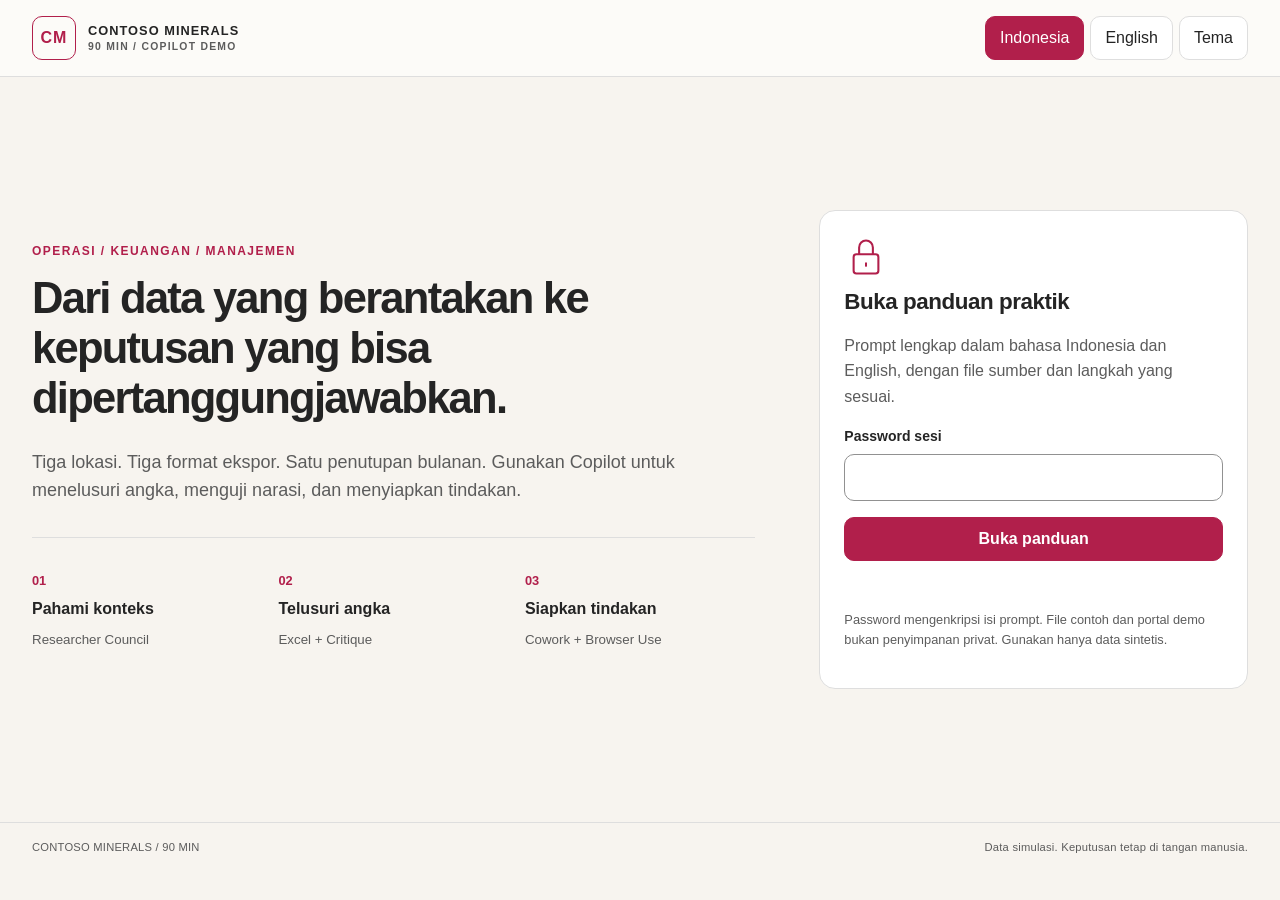
==== commit e455b2cc: "Focus immersion on five demos in ninety minutes Co-authored-by: Copilot <223556219+Copilot@users.nor" ====
--- a/index.html
+++ b/index.html
@@ -3,9 +3,9 @@
 <head>
 <meta charset="UTF-8">
 <meta name="viewport" content="width=device-width,initial-scale=1">
-<meta name="description" content="Bilingual fictional mining CFO Copilot immersion: Researcher, Excel, Cowork and Browser Use.">
+<meta name="description" content="90-minute bilingual Copilot demo for mining operations, finance and management: five demos and six core prompts.">
 <meta http-equiv="Content-Security-Policy" content="default-src 'self'; script-src 'self' 'unsafe-inline'; style-src 'self' 'unsafe-inline'; connect-src 'none'; img-src 'self' data:; object-src 'none'; base-uri 'none'; form-action 'none'">
-<title>Contoso Minerals | CFO Immersion</title>
+<title>Contoso Minerals | 90-minute Copilot Demo</title>
 <script>
     (() => {
       const param = new URLSearchParams(window.location.search).get("scoutTheme");
@@ -68,15 +68,15 @@
       --cp-highlight: rgba(253, 142, 161, 0.12);
     }
   </style>
-<link rel="stylesheet" href="guide.css">
+<link rel="stylesheet" href="guide.css?v=90">
 <link rel="icon" href="data:,">
-<script id="encrypted-content" type="application/json">{"schema":"cmg.prompt.v1","iterations":600000,"salt":"zXXu4MlFKC7vIzEmSNw2jA==","nonce":"VBSYA+PwXjVwsjZk","ciphertext":"oSKQQ3/2E/EKignOtQz46cWeEimMALG7mtGOhvuSWT+zKnAs/60EVtnC0NTnK/lDnps/9GCDYYbNCg84eDCtHIlWKz6oqn0ssIaB9EcRUM3/BcVblx2HEqwfgOSSSav8mN9SVu7eIcsagS7sXCb0xe9AHMpb7PwNMvEQnjesndAzzCNJ5lNXn/8wlaymEo4UahsyL41A0FVgedyVgLNrYzsMVaMUdUO61vndoamxgcUhEYVMa1aCWbOjLH+9GD1SYqZZmIpCf14AHWXQmUa35EAUYhqwEJ/r/yhaUJfEqQZw8yReQm6Wf32h0hBaXDHME6tkuCstytq2FlQXZgQJmsqABLxZbsJ5GL/W03O8Yg4ZOwQwpnl47trUvZdAiYoQPVstQ6HnVV3Kg41bLj1JqV2lfPi0IFJsU5OZJ6ZDCd9G4/VS8itYipTB6ttc9KGb9xC0xh7oCzpp9WEfU9V067eVNjHdQvqUHVTxccaW2NW35W6I5JGIftSHBnRmWTx///cRxCYqq+wMNQCT5XUptsnECvnSS5+D3I5nEfY0bqWKkGyqwWvZ0bF0JhJ9PEP8pZR+VrPNJjWSLvVWiJyaC2CJuG1PaLZ0xqrSSxJeixlMFbl7Hk9WHBBGGwpWbMZ0BzETzS1LKUIWlFGk5lz1z1quEbIIe/e6XT1WJ/pklXTq4X9iQhjG2kP9I0L/NvF5+QwHxLkTAzp6I16V/I76xMoLlNOAShkRovz/87qaC0oBTmUFhbga16fggFnDOA15FeOCNbpH/FT67tXeKLdSf3XGRb0pB47nwkZIG8vW3vObzVAocx80b8vSrjCGSmM2QcTlEGNqnwgsja5bCfdeloNYISB59a0tDI3BMYS4OuQw28MzOA3jyx9P/yqDJQ5P82nOCk17VyEDflTmeMUJ6D5dCC2mT95fPy+a+aSXdQFpRqel/JzeUT/[base64]/JZW83El4KTaKHgjLZ5Mj0D9e1iJB9bj0arMj489c0TgzHdGSKSDrTnAyTXOUtZj1iwDDyzyXy8A+qmFYVPew6nueJuwuuxma0gesfie5CpuYCpG8qpXxe53fUKdNN7RpNCnhNG0/syuHqHnM7cs50jfaYihZWUubwTvXQZyMxWh5PeYi9HU/[base64]/agOxkft0Jf+IJlbIbxGtz5fxyRel08BjubcUsCNIeWf1BfPaLadoiTgyaQN7GEwMtjxbKsVSB80601Ujnud95gAUYkXpjRjhZw0xZstX9tXizJI4xJr7gKSfQeGMyl3Lxhx/RCGhWYMfB7Ke3f1H6PX/dZl2VkKN6/S9rRWprR3XK5WxPwnUVMSS9BjvPvLvvBO1MQ4J/ynWGXOeG12K8/OvOmDxzqrgXKoFetGV5aKTxTiiIWYGwF5oz/vJx73p0zQhGIMgC2zHIPDkYtB2EmhTdpaWQHZdsFNnT74zNJ4Pj6GdV/ClUsge766w68zywG6lZKBidajHxS2Fawd5WEqhzpIxiWGm/bL3aVyWLRlN9YRy1VbJKxBsNKQ8N5487nPGkR5paksh1tjMBnzddkGJZ3c4YDore5nZm2TfTns9Dj3V3QSDs/GbR1ncMDbuxLAysk3s6o0H9TcKx29Cj1nu7ydA1sI4SCISRJjfDRpfV4k211u/EtCi9r285bOvBHPNTde6GwtYC6tZycPBZnMVfmp18AX+5ykthFiddfPrtlR3zwvsE0+UbaCWrU47HWioo52iqKtCQNDyBZFTFbQWoKlqg0xOmUEM9cdxxtBgGPMvgPB6nc4dvvfGP2WqalGoB2sIeSjx3dnc1o5XM/kVucK/xBbpeE1fO5H7Fmhwn/31dhYsAWStB8WuKdxaDVSqB62cyagHmJnKPZ78XeIRhmJ9qYRTn0U8KwpJeUFiD9epdeC1xcLB0hbA29fTuzkbqTrK5FrEVr3oIGvIKrnSAoT3U9/oRAXv5e6AMmdQC1u6nn/EsEQJDfeutjqtJFNtZKznYw9+EMI1QZMXvseesJmdrAyHDBAtVU3drj1hzZy1sulfYZ5fAqQz+YhR6tSo37GobFengUecuxvz19Uo4L1Z8TnBhucYqOJLH+eR3azfC6YEhbzo+AFpfjXeX2LMIXNh72RMbM0Z+462QGgHZh6u4KVK6qkHxIke/8tFqp3YiYsqOrfzgzSQKh4J2EZNJ6BZ0w9Gtds7RpvDSe5/yvjS8+p9xR+pzhtsVUFOKQe3CYyWNYGz/rrh4ETba9lHQ4z++T114LvGGexEOg38Y+pjnWZhd3uduSOZR6W/[base64]/e8PvPhyGGa/LSZ17IMUn2TLyTXpoeUMFujklB8VS/eyoAO9ECXTX8+zb7JeUsKlu3DUywSk820vXChqVyz3U9+qNSQ1yJVjaAD0NFPLUC0SbgbAB7eW95ab7Sxl9ledWYKgxyi4mFy//qPxrzEZa9CgMqZ7iCuhLawo4d+jeNe3uO1OHBFMqu4NlUPcX1y3a/pj3LqOPcXQjsn+J+5hlWW6IZ1l32iSgrGhfTd3tkT5z/3ZCAwzaFQ3JT0xqkpxJ5mqx8B9VOdsHYW8u1jZFezmEFe0fwhAdgkeStxl9l/rzpeipRawNuWUGYvYiYQW6Z+Vie9pQWT1gai/3312h9FM+q41wzzdZWrd3243fpyLTKDhj6ZtCCqO7retPjgMB8fyPXS5x67lH/akrfpDtv78v5ZQwDdAdxlW/[base64]/zrfvPcToN3Qy10mLFWDcrcanHK+6WwiAG+Cxgu4lvP/LCk6e+oojS0HfedXkM01wBHKq+JAl/EkD0Lmen0FMkyUuDaBkn7mKjOB4CnaJ/KaJQ7mOgUiwbSuGfSeRT6+2BWt3LR/up4YaxQyHyGxJUQOiD2AcsIgCQN7nlcf6/Spkvd6k4ZilUEsj7ZK9wVCMVeqA+K3Hug25ZeuRKBoJguIOHx5hD42VeUcdnb4z+000tsEY3dXfqEIdUp38ERubiFImtC2A5Nay5Zw0MhMdEm9VGpP8lI1Lmputw6EwBwrLvyBM8N0HdBi0XrJYJ3lM06DUhsI/XVgdv+BoKzNswXLz28r5FMyCPv9rFSsTfMaEmLMLaJ1Am9niwVzmh7wBW7JsX0I9R3NAESi/bx/5FtTHOfiSKVdrpec9IHw614cIZgWT4hmhopf3AHbNP+sgFHFtCSmhuH2/0isvX7auKiiIAymVHu80WghIR95WF2mj7Fq8yLWiu9cUChiX89G3cfMPEMbUo/aymI9xhi5N3B1TnlaAVvqo0RfORdKItBpBnvTLcNOhgjiXiAUzIhY140ijPhF1uWtQQzERjQ8KbHdKcSy5L/yiQ/BRovAZNl5G58EoK5hlqAnyQK4UvjIB5r72WfOzrQ6rfzCt/F1pYXOcOkOBHUuQF9HLhvcezUKE5DeQzu57QLU369O/VK2L0Af0jdkWNyFSxJIqVBHrF6D1g3N7wMoODw/Mrw5lEfIjxkVaT+FuuZDl5FtLUHkF8bQXznrib/CKErYrJR8Q16Y93QoD0B0wPuNar4kqAdNka2xQjIRGS3/[base64]/Iv0ySm+iThQuu552nGMActUwMX+XKgeMIhyrG26KS5AXAsiQnJjmZRB/4mpqL+jdFgLhoxBPewABXi1R02v7KHtymnLqSQ32mbQ909Q5egL6GxbIo85eGit3T4vRxbLgXtCL3XCCkqk13RB3+TAGk8FfcCUkjppjlbadBg+Rxh02lgZZl8VdYWqDOq7Jhc3YY0zUvD54x+BYTpKQE+IM/KFAvJdlqKL+ZHW2Elbuj5TkVbJaZYMdRkIaKtEZCj0GJ5Ut/wPjf8QgAx+pSSQwojD96VGy4UAKrcfreFDFO+onSihRtChbhb3O9FC8iyXzDOjifYdKN2Uk2n0DC2EI8Jzbz3NynxmkcU3wlB8BzZQi0yySvzu7On1wERtZ4iJiiv+9fnvE2qjYGiiDXzARsa9zLh3AvEkCJVx05/qO6m7J369lUNC+Anjh9b8TGuJJ9gZMmy/GaAgPdlIatm4XQrr6FyTY8Neanj37qbczMAsYrKCfMcMA1T0jYtrm5fKBexjTpiCMrbiSY7kktxaNCATA4EGxxXfn848kOyJwISWSWbJKxJ3DzAUYyKdMLjed5nenCnN7Xrr1xzFAvNty/2Wfaf/iZe0S3RzTbSbNPK1h/HY9sfotsJ61l99dEiGJSwkMax51KExW1E245NyTF65/Bk629ymUfJQhis/Ew1ANWFuh4J3TqV6iC/ur8dqng8EAejY1C0F9Cj9zlHP2H+1lNFk8x2izPkBImSQ1bdG01P6IZLbIysChrNSRjarju90LcXkPT1Z2HXA+9ilgF6OO32pe3Y7ftSsEMD3+2x1tf6SKeZceaU8WL+2YePd1UT2+Stp0AxoBvpamsTxaPCMF1WlwbqJUFlvwADqj3wK27blhSSyQGa2Ldq/6cJq4OA4ccOYF1+LtoXZf+TPCnE2u3B+U+dkeiZLethlgubTJB7MoeImSiHniG3+mvD7VqXv8jK+Sry6vzSJATwThr8WuDW6/ItWPIJ0OhucqA9TIPSmnJFNwqTdLiUhBTXqsM2OvY0pMDqnGJeWRDjLpZbYw27jmjbzR00o5mMHifIaTFaGeobmW1Q0nkFpcCiSBB3BgdvdkJDIym2x2HWjycukhcsksdrs1qWRZep3nRMwa5BRXx5umNty9Y7O1sttY4HO/Ozt4RXPMFVlJhHM+Zz35AnyVbsjBJ9/Q5IeR8z4qnsn+WAGx8hCOgXP9GZ3CTL75yZ57uoLvYzDJPm+6ZE68YEV/4zKRz/mu8xZ1rfHV9Y/OpibVoPJk+3tWgwXfMooJ37fyD0jOkT0rVr7vP3FzRpt9nQWjRSIGAgf97F/Ahs8OpQ2zifjJcZQROGppZNq/nQrRAn7XGKRCYCPoM/ArfnW8orwJx0QclbTZStZ2rFsjvybFsSWy+WU4cBourKKQybb4w5rXHnJri5zvgOK4Xt47CWIKW54sbN7QQjA2F/py9HT7bc3Ix1xVldQORTUWnCba7ya60E9Xukl+ZX1nhwSsV7/s/sS4PQGNWNM/mEmPfN/lzY2sbFpbgxaUtnxvpmdAZMJXViaXawMceqWPs1lfiYUVpYO8LfkOxVROPjRRJ04UVi9wTKXGQk4TIs8xgO7Y6bWsscS8O3LrBrxmPiKKdITfF0oQh85HquyMyLiJQqPEWlPDRUMV3ihR1t/ll2zD5gL53nZ0dQ8pY2az96rSjxeMYQK31+saXL2Vs2C35BHckaTfeaf88uv9VRHgAiJNGnlgxrYVk2scyzRIivXjRnCuVVMlP5743bNBdL7tia2/rgbnGcfjWPOAaVQlt4IQKNRBuDZ9NjatCqoxdeyOouETk9Px79r/FP66b29SK4DaiMRC0yYM5R0GAkOZeXC+F9shQDgus6AO5lGE9/rpI8g8akojcXKgD89syMx8f+jKs/DWvbz4ViR/LRYOytarW7Y1jhxXE1GuwNGjnrAn50NJdrOLGYx1p0LeELzPGedo7KL7uoQxkQ0PFfkJB6lXsol8+U9jTwvS7OPm7z6pNdTGMu+Ktly8suyrhVcBdRkAdi+VRbTbEr9o9glmoMfoa5SE9pLI4tLkxxlt7wjZcUhD99VIFclTQf0QllDLxspO/mWPs8vGahpfcq9+Q7Q95mVT0y+dNrFU35Gaxqzuzf4+IYA8tgZ9VCVcarzz9vuhaiH8iQlHLmLPqw11B9RGKJfZs4CT/lp1HwoLj7tS6SckQ7VL4PG2qYSrPABwCLmZvNPdK91qyLYm8UwSD1JNKGZhmTaARFqOXg9ecsbSm/rpC24+qL8mSC1Co0IuJ8JQA3TfVSvMhUEFhAiMUh0P8TW7vRr5MZPN2e/wlJe4gG8BaexBeT8kH/x0Hm/7rAA+tFlF7opueFrbgPe/CTHte4B5Mgq0yodLx6BH5UPS0hs2wChYOD9/0avjwlNrq4a3rH/PthE54usC/eJmV56E9E+Hy4nQooXSSaFIKrlauIlMpM/q27tlOpiDdesIVoDIyrdaxs3IChSuPpdBt9Zzz6U9IyFhPd4ZpdUPnaCsg9v4IpTnMiZUKmn7+Xmpbk6235WbIjXme2szc/[base64]/6NgsW8Amil9mtiZjo19vf91brxx29yirBe8FVdwlQ5Slv82tT5QtgPUx7pBQyNosgE5Pozf5+lFGHBtVazOEjXPhlTMcQEIK3TFOzLj/D8uUQeZxD24/9A3FfifFwS1Be5lpUMe2aX1ihCUi7RlddhD5jKdngNkfHJQMU0B0dA/s7XBcieWGRdiJbeuqnX8GSS0SmSDYkYqyIIkC9Xy3bk0y1kYelp/gGyulkznjDY9gprQ5J7/MGFvtjZWuGrbL1ax8m41xZVVvzAwU4DyJjHbQLbYd/OoOpTnag3cNiY5HZzwg/0cM/0urO+XlrfOaSDTOhP26IZuWAPG7QuAlKqPgdasHhmJxrcSqJTs/awiHDFVCdfvTWUT8fh83RY4vh9kZ0bY/WBmZdvHrtIrkUZCmlUYJZ0PzoLJ4f82qh0/iP3Jb93vAVPJWbP/eKQ0BSu9WBWNLS2/UeKdqVW/nDOY/Ojjp0L2bAHH+zNXiKiNpAwX/kR3sbYCBi5FBj8viiMjVREzdS+yxisaZ9TNKJ+q9dNrPiIw5qwyWwmIhaq/iQIDFtRL3XC5ST72cPxthNEglqeYSkjN58TRIm6ff0tXDyp9IRFf0OuN7SYFkqoon+M2yV4DkCcDO9Q46t2H5YTCePaB39AMfsGClTT08KfcyFm47cuDmeyrNSWN59LfK0wLekpQgcH9VXCK81z7le5QuEW/CghNROFDFewwucO8Ag9D6+9Cejmjq+DSmnYajVAk9+GhcX13BBBXlf1d6o6gnVFim0q7XLDLBcml02xAxMdokT0jeYciNJhgFho52HFnQ/ge+zL9IW1MoCaoG+18QdlQ/tes81lsi4IYGvDEhK5nKWHLrbEQEXgECvPpUwuvTzRvpu+FayjGP48XzrYq7XdGy17s8dlMbDRTgFsUtq4SXWosCjrhCwWNSuJ4hh4ak8kI+I8Ij1qhLdA17LCE7R4IDNnmrcyi7jlTz/P5OBM5qoCaz5fRPI2W6HfbfNUEue46dH51ClQonBpWw70F6WGNU8v/wN6h9knb/h8bEIq62b7IFgpJxCqwforBSj59Ll+lgfb5LbOkJQYTcVcLX3HKc04AMneyM1Ua6oNwNRiXSrJ4ttYOt+k6NF1yP0ELVqYyXm6oKu4AYVRX3CslW0sBX2NQLE/tFu64tRvoqKFHh7Cw6CQz29p3TTBl+w24TH3UaMDXe3085MnT8QvordRXMSBCpso/e+0+03TrA0ZVIHlhzbrFmBSwj6k4PLA3ejf0+rgxJyihV3GEqlBWaZ4YUDNIrFnysVICm/WDLKOPHVAk+w5UiHg+uZ7XwDInXnCew2D/Y67myUiOvfb0yBv0UMEMKjtjCJEeF3ZpVUhiMgaOGpSf6dIw23KZwhvXI30CrzEemgzERAWV5xV9t+lfIb3kZKFOyrVPSoU+uxILTeDlm3zJFrFQP8WG6rqaG1BQu6RwK/puYhMqSjddBZwnIO9klHf+1FoBfzlHGmBjbbM6Iq/yE+kGzRrAYkNyb8JoJ7jePSde+XFYs5IaEGF8FI9N4izLG1BQfUMVuMo7QatbLSkruUjZ4z8U1qq+G0i/FbhDIaecb6xp9vhWA/1epMW3L0/Y3gHihPAM4LzVUM+5A6H4/iKsAs0ASrsnG6RJ1K5o2TCZxOvk1cv/d7donwYLr7Nzivw0tx891Ll9OFVeI+eD23x+8quI2c5iYiPSLwuUlN6vpCQLtUZ2NgYZxivHorSHa5c3+wJhnQ4pos/pkU7I9ETF+bEUkz2EkjXiJMv79YSLsRllyMKoKvsPrbBmsiZAoxSwJQ6YKIpgWSz3AqR3dRsCSNgGKifitRrsDIVE9ki5I0RKDzH8bRqCCFVMkSlttIdYC2P6CD2BzmfyfXAZRjLY5nLh4KOIDp62IPtwd+WeTdxQs1slBK/XZNi3VaUjO4Ciy2mMXFabW/KcrUUcZvux95Lg4AjpyXInrcbyPRKon8SuU6XLdJE77jJmSLPyehOHPyIefVFcrI5YC7YwXT4xRTdheVl5qxVagfiq08VeW0MDCRy7nGUBW2HNaTEhbpYdlxAjcGvCTFSWYgqKVbbueE/UvcIzOc+gB/RqJgspLL/sXPsAVQHmF6ewrBvUlQJcZH/OQeXiBsBSfzvYQwo4ML7L3RLpOmtrQoRWjudCctxFjOZVukgvjjRx/b3Ytf5eJ7v8u8v4ez7D6hnEiJytxOvFBMaPyohXG2Uo7+orJqjb2qUXid1WBvEYGgPV3iT3k1oxpTRjC+jlt4YIUmXRVjMTH2VvNmb+uHKCV3rfI5RppjMaVIK07UZePueGHR6Ocmzr7EhSsx2V/h4Mrs0TbyBTiD8fA1CXSNkvzujw5YG9OGteDlRQQZUlFu/MmgryC5v7WK4e7LEjnqJkelyYqpn/[base64]/wMqZAg/wR1/3Y68HUFtJIhlHGUxBTbjh4v/KCJ6bu27PpkPyvqa3e5e5trGpPSnSiyJzcJX33Q7kNIFOg3OGpQQXJVclvtPhK0fx+GHgOeG+pyfTGU8rBUt1/kLftsBAf0A7TIsEqo7WQqPRqr8diC1O/f5xPQ+163zCDyrPUZQrCVa33/[base64]/km0sjFWHJoY5Z+bt1LvL4MOzwZGG1D8SKa+df1ixs0MYuuzNU+oOAm7LGUoaJPehY1WIp3tM5pt51op04buufS/U6GPscBOUzRdaqrzJiO0uvPFCXQFHtiNydcioogQEbLH2DsYDJn1hZ8HseyIgMF+kNX3wYBwyt1DpwDbCEPq6na4wleVuQiiSM/l27sRnmQAwQ97ri70jOdHep4yqyL1fMYdVYkdhAmCLCjskArPGZocAIvd/Ye8XqdWaJxEJ2UIKV08Yfbht1t9KHld0mBGjJ5oFcwwqr1hwx8XnukSsVnDzjdp1SAqW/GZPBbzRRNlfKD5uj8DCBo0G0DhYIoNvN5R11YUhbol9vSVCeJaKlQfI5V4vyprzFGwHlqagBvkbO734YG7GjJphFy1Qso1LIwYHbyTAwbXNq2EayOT9njGrRDg+g7Bzyq+1nJegEaDV1DPAlPSxyR/w1rteSxLpkCxvyWFvJAZYC9pYx9+yFpZF+zwOdBhmYGnlp4Hb/[base64]/a/jg9x/ITSZkX891Lb9KfbnSTGZUrcZliGaYfHsnLfrJn9jK8DHaZ1X41aihrSLo6/Pkn/OePAvmB7aa+48T6Hvzp/BrbUO2XI/oUDJQxiE36UWzJwH24zDM5SYZQ/PQSUctdKDp/O6fP98PydrcHyAzOl+KqX6hNQh7m6pVRlRwseFMl7/Cp7XRhSQ5ZmYzB4/oTxnzX/EKyYJlq4MTUmJA77VcC8RdDm0XcIdSZ8U6cV5KAIGbURGpPr42X8JUBjOGm7rOoqJ+2Hrscmw+iHgkukC6TMuP9013mnq+G3oE/y8Q8Qk3Tsc1opi/+cwza5zyyU9E2ZmmpNkRq/35t3/33KrgB5kjyotoaElVhkm21xwcOhjfNPjr6y04idhDvX/37L9jsW8RAAPl9xfU8IyJ2qmS1Y2domctI2IPPi6fr0onrr8NOJh55QFEyjnS6czdLkWtJQ0nfTCmKP5Uqy1ymMOofhX0xrWiY3l0+WH2jRlEAX8imzT6+BA+hbvybDPuMwUJyq6gG065P2hX/uQpguXt11/yLzjV5wTPyean81d6Tvwveugl9rDV/AvUKjJtP2/83aVXrTjtvBoxD6H1muiTCY3YOejkGsoIJf654bb0do+7M4/CQWFuey08rmFyieT8j0qhqekfU6PdjlBsIMU78K4TLmaenHeWqHSOAtyE0/Tj3GP/W5oOfBeKMHUsJeNx29y8CDWHJqanhLhH+9F4DGEoeCl9a01oK/rp6MVbMmxaGj6xDYbrblVdH/6gHi/MuOcfAMuevcmAV08eh9tgPygCQxi+8SXe+18DaxW4ZbRQUcNKkOWaGzA3fd+sUZRKazM4IxuEgLbDlTaJgFq8RgyOEfUAYkvwz8DakEhGSWMyXG+V3kKnWcaOv99mrOJM0tXozbKdATaqzWggwMwjvsEsojztEh6cl1amAlNE+RBcnf17cmGFvKMYFyPYGWPL/PomYzTUNS7gFY4DONfiAMNjt8eAaGDjstBiCg/lPCOwLe/DXlQaD79hLuoFLQVBXcxTcAFXrvArQ5eOFaqKNcDEehFA9yswD4ArHiZkPQs8ag8Y054xjUjLjvulTpJT2Aes0kdD0ke5cN3LC3bDOd3AIw0LeC/0lnX8GszC7vcDg09WAHc3pSY0kXXUz5b2HS4u0qxYmFplcUGvYCxh6CFI/VkOPcGEVvVIrGqzAAozGXrZ/P+2Qd72RCiQ1Jj225bErTlfgSp1HhWSzIxN4jcnmN8dL8lN9b8Q7ZLS+Z1uvew3R8z1Q5nr+AtVGovx8O94p48jv+choVmEO/hfAoT41oIBqzBPfc+kGvu44ZpgzwiiyagJQcd1cIrxG5HJf4tlJilCsVBEod/awmpV3nJbU1Ofnxq/9JN8Oxs89tSHZIq/mLe1dcNfaX0O9yU4Ea1TCtVVGdEIy1WIRlKZdlxi/X8anP5KibwMXWGH7zv4yLeiTwPMXrpbjFMUqqOLGk6F9f/dIBiR00hIW8U5IDDProk8B1XF5DXOMItPmLHuPzfNwmnbEcH/mznzIRRp4BbNcAXdwOF4LkMztzg0XTCpVKLwWOuIWc8YL6V93v9A7ElQJJJvv3O1wPwCZsLnIi/KNXZYpGmJad2qEbs1BRpost28Wdl8+CKfP8JIXdXl4F7p7RfNhspg7FuD0T2lalw8WIOEIqC2wXPAdgHLlUF3udmj3aCSbkhoeFBBbyRAPA1B5dXO9V1lQ87IPD3SdahAV8WId84c2egSA53E4RvAFdFRqHOxM2fq7ke/+4F5QLySD/H+lVHHysG8+pTE3ZBqDVJTTrLXGVIFryNGajgplxpwHDzl2d3ureiEtOyOY65uicubNvO1wPpRCDENRTRzorEks/eCMVLD+3d/Ie3HLTQXxQ/nl2RfPIJXeyJeNJYVwbLuq8v70f/M3YgP+31dNia0ifnzIwVaP7F9eeoLIr9pGYg0+FZPPlw0PgdR6mmW4KESVHfNoFbgHa9ieoUFpNKgpd30zKd1MOwkxwMwPYmZDg1UuP+I81OR70jNp1hOs+8Ek8gY2QHlcfoQtyJ+PTtTWTHAsEbI64lE5dNs9/D9XK5sKRVWDp01sK5wSA0IDxo8X3ZPrGBlWlF6p7kzjIH4JP3dLph+MKPIcxSuRckm0eRDt1bd+7SgGVF8tp5MVgL31CLBRfc3dgqjPc3elFaGN+Zcjk0YBiI0v9s3kti9QrUdnmL28OzeEYg6fq72btBK6CMjgkb/T1j9Y/MgolPmYVDYBT6AHc7Dw5gLxABs7JUz1i7lCdR60pybm78bBjcdwGNs1UKdUN5wzFoUCg+Z/4iXrtym36GK0BNITbzwnPT9Zwd5QY2R1MX015jRAPOw1cxR6hRXqi7ZnKvThg/JXXEB8j9rZmqOSzHnJcCLzBp0iZbMceGi7ZwuyU4xvA/CkeJdv2+JsOsR5bwrhzjVNQY2Uuqp7C0dGK/V3PL+cRe2MQ3jlV19XSRPEeE3Ni1QPmKP62BWyMvBEGnXUYb3pzwQV9Y/GI+W4kC0tybpKG3gEnDiHVRW0tc5CVTE0kn4wPkh01jU/tF3Zw2+H2YjYy4fYxg9Bcxb6NBNjzKqXy4GsN5LRS7T5rM2a/RIRZvaLAnqPOu3frnEY5hGO8NS8ZlRisjRMMInOgUCc+pQohdQqypPGittib35dlbgzjZukBfhCZGEXnS4qz6dQDqZfjmxi429Zc4TCTXPUCRtFAV1P6+IU2tVrotThfvePEwz9DkMf5oqYyPUOkPRD209YgZx/Z19s6qH3LM8UnLQ0TwR6TtX8jz9xIZ7c7qJI73efW3frRKEHGis8YJbhVZXzRQ75w76kZQVN2MmEDJxG+NYzsBp475sj5uHlH4iHnqv4fr3K/ew/P53/gHTezeLdm4A221xW2haVPvsXwG7RnksXobWVroGzg0Lo23ihlyzDk1mgyYWtPEOoKvOtQElvPCiCnGGFcdM8Ki1K9twVjWpw0/6xyw6TVWSB/fULA2HF335fZ0BGwQP1rVfa+CXnm9C4qm2Ga3juCSvHU0C+YDi4mc1wzgMN/35hgTsnxvRurp2KA6Mqa8EyodmjRt038P70OuUIIwdfQt+MNCrBGM6VbjL18omPoZYwsPh+DUDfNVRYAyppFrin5N/0vMTtWSRcBTKljs5N+lJdq5rZJ9ZjpeAE/nQMwOVgR+vivxHH0Z4X5te6erN9j83s44icC+sXmmZ27fzs7P5O45Xx3fi6bdAvWRE7VA9ZqSCJGFzrO5TCHi6N3FP2fa54xuAC9iKWJEORmSFNPcdiewgYtFHnT3Vym8cUEJxcQZm4Jq/LQXR+Ue5zX+B+HGMRqk2fqKof3u7hDyU5QcQyd4+NBN4O9DxX+UWYjMDXf9+1DfCbj3rTlTk+Jg70pqDsUNTSqWrMqxBp4Rs/keJfmWOYvhuB4AVNf6UloEUjX10c+Poq0nWi2xmKoDGUu/krCMdPOS9XcfS+hPTT1q7tZYguWWcSGbsUokGpSN3zUJWFI8G9OLJdVS99gOBQv4uDRuOcage7OFG7/o88nTcJX9wqPtfMAy5HfWDOnHrH4wFq6/TRnIKXDbHouHrLC7wIbbBLJ62X8UMb9xfu7mgRxTOoVOHnjeDWQEN6P1pMMh62QX5F4IBjp/s2KWmZ9HMosLhgOxNcS1dYtYSLnwKNVrDPCaQgMh8Lc9g7RGwVeygQIsJD2a5xHz/ytS9GE7HSEz5ZoGn0sw5QICYMxoBHhl0OrHxd2Vb9YyAJaQBRsL3/l9KEofS/FxxdEWFZjF4iulsHPCuhQ0YLlCOtuxdXWCh3WHuTOtpoYEY5bwJnrU6SuamEOVbvRfgtvkdHikWF//aAc1EoRdpOKWfEzcLIRvzyBsyMb/YbN0RwXloKaX9GEXNY5XB9HEZfRR+iTe14gR4bVFgMLXg44AKRpax1OMvLyaUucV+rPrfltwzgRjgLXlWBmhR1sdNRuiVE3G31W31Z41joX93W6HoDfyYXCcmCAYALjuSPfmpgNmU//[base64]/X+pG+V4r+PCgpeRe+n1wRnrnclNDE3mS8hVASuqYLJt592XizGSDoMVFEVA5boj23eKuzDxpV09s7Auap2c5oOt1lJ7dcMfOd8iBlW666Ils8dQwfo+SVGb8jwN+F1sNEa23FucFOBOpgZzFuvDZGfVzwfZXJH44EWr5tbDN0a4eeWdmkH7aoT9P/+D/xZnNVIAiBAIkItObyElNqR+3zULwXPV+ceJyOYvcRnnJwS1dknvdYAM0BW5lXfTGcFjW/UL60HnfNoMdOR88bU7RX2bug69BCndwlQ06KgjK0zZQeEa9xDpQ/uJWzU7qZTDF2er/x2FWrO0pqkSkbK7aQruRnJQ4utp7heFQhlbwxk7s6DcP7dVKPWDsdlU1TudF89mfvxzoONLTq2RVjOwCcSfGxdshvyi2FUdwze6MUe+FprUnSqL0TfFZ/abQp2i/iightl+yVYdigm18A8AdPfJR4JPgTXqc6KSl3LZQ+DQQgesuYwdgxHLyheSoSMdtOvGR7beFSwFgrLeLNGFtFkMPQvOvduI8KZVoQkVPFyuqFnIHp2AN1aQ2yUsQXarsPnS7dzpyGDaqH3fqn1bdwO/T/yelpJgB/h9mMd+K+Zk3RFKy1Ukl9aMJ/7eoLdvFfAA6B3r1s8XWwV4U0PCgbnnLvTYUGg7HUf00zY8F7tYRXDEQgf/kNuHhQcWH1/pu59N9Gu+k77PyvpYgkk3VqTr++RxrkQ7fyW0KBmOxQ3qq6mhLa3egl0JY26FiKrPdycEXtx2zZ4u523gZn0IpO3JHAx6I9ulNCfkLOakgaUYwlSLFurP1mouCJMbqFwK/exgIxFrt9Aa6kicgrIizUX2AvaFStDFpe4KnGBd4offlMFHAKVypfXOH/QwqjgAnxRIJFHT2H2jlp5ssuaaZYhSMTYsKjI+TGdIltQSLajCk5C87n8oCwgf3Ro3tOrS7yJUGdBSVY15KvH/TGEceOVLqRe64dTxwXMHCRRqaI7GsSoaZrwOTJjW5HkAZ6b2VSzUjCXqqKfTn3i3zePcy38UPVAGT+HG8kEYaBYbA/MuDgArQUvLATWFfQ55j0WsYkdbMEZPg9uVERXJ1i0sF/bj7IuzlmOwpI9+jqSQAI1T4LiArrgGJXND3u/XGIPiGwgqvZjL2/S2j5jLLuUht0J/HrEDXP3+84PIYAH3gcfNwLEYN+a4l3vuUE8ZJU4z8wYtCwf3vbtrFJxxUQ+q1J4OiekFY6wa/2uSolBXMDbTsvJkc1EALRVOTK1BYXSrNdVtJBsEGQdCVesa+gNBjUwwgLBar+aPXFzYQcCsfVtuH4YY5nLHVZZHkLre++bo1+nOfiCBdFhe/O2H6f4DAC2V9LTf2ScYqdFKpvbfTUxMYnnuFPpbBkcR8y3f/+UI11JiNBUdXA4kh0++ZAxLqEjEjKXlbIBunVeyQtFQcnkA+oiPFT0rU1F8vD6VF3iJvIB0vOih175SsOYGFMF1tTOSP/IfiLcsxYpMJ/qUKieeiQUFlT5bVRV7GUgvbfSpaua79FEmmGILy4bZHvp/dhU+hB4kNiPN7raaLpQzMn5KLQ++k0kh9++MsfRnJOzbYyVVXb9wlMel3VbQyqrOkD3DNKkXq6I/zTKxzNmnyV9aXt0AI9T0YpYqeLuL6jQhH1HxasN551emYHuKtMs5/yBdWVl3B5pgARwcJeFnozbTOEG3VPp99LFpJrQW8LyJUxf7a6pOcW5mIzj6k+hEbORI7Q+HzhdccI2u26ESuKfGvuaDvBg92gnWD4XGbeAv7fdJaOeYaaMm6Tcnd/8CbDueyJ1a0vBqU5cHJEjfZ0QVBTYepODm19lAbSS6v14UhX9zRRicfq5gEydhvvsma61zgOZ/rQHgzcAwcgnXefx6K3AqaMHPskTVZEN8oxfB+PCac7GxmN/ZBfPXUbJkE5OPKMLJakvFEJ4fv1KQ+N0tX9AUaEMPh9ViBvmibyoHHI4Z5WWQCIch3KHllawACLgObr2USzoE3Tac1uPMBA8DOvTG9MyhMOE9dmrHo/q/rTyC9O/4ZoODp8EuyptKwQb/bD/mtvsdezMaOmQ7Zz8xB9YwVzwU2oSRQcKFrCZpVRsPcb+abWMAn5l2Z7cjZWZRm0jYQHFuhr7AyKw9shKTZEOz4eJIS1B40lNQKhfPJ0LtGMvWClLMfvFEOnZ9gRVkvZIiSExtqvySkuFW9pz6tdX+cj8jOPw0G4xVJVwg88y9b9Gj1WnFHQ79ShWQgeAy84iZYHg/[base64]/nasatqISu/jDGoCpuh/XcU3sYbaPslZRAFyx4PM1v5u0DQz+I+OnYEJyoMxrRNDZEZGQkHZKCTMDoxGyac8dR54D4EkJB2lCaThWEW55X+Az5tjSH/[base64]/ggqZuCtEzJvEsXUhOvWQFtgllWvOzfriMRLrUoX/sWlCms0qEz1fY4lMP3jSzVXAmm6G+A+qOjGU/fI1fsznPAP3Oj0Bvih6EypcAmeLrI6/ROkhDdsI3HvzY2E2lf1KRpJrxKsc68MJlnH0F2UIaGx/Jrmnrjr85tdB+lLWVWj1BJrKRXbNHyhpIEK/6uV0rjVhh/G7wJ9hBsxAb/pZfdIF1H+6SX8FC/oxAWP8mTHYo5hN+KI+FK63Wh8Uag96eOMH4XYXDJazmDsIT3i2WzZdtJ8bhFMeEQRkbMLqLvHlB+2Z6Fd6lYQ2O1X4qOesL1FkrpnqwVdtosz+YqcU8k+M9FW2+hA9/PW7CLmE01r+lLl8U1XBFu4Xpo1qU0Pmjx4z3ponh7rK2ql6SW/cDjNYFEag9k2Jb8Oa8DWCYxdWb+RKH1rPN6d0dGk/NR2od54EUp7jIYZaUcpmoeDuoWDa3FJJvH9T0Qhf+3Kil1v3GO+RTMwwpHIxu6tXcL+ClP7YntfXDFI3/ncPYgk8sjsXO2hQyvOu4lZDgFoD/WESAeBKl8emSm9GcCbxX4Io6UIOXS2GmtHAHuruHbJbAH0rjgRrMIogOimQNtsHASUaNR0k3fnbpTqS19IfvHA+X/8xAu+7zQyGLaZGuScZ8AaqzjMCxFJ2M/hwCdfoHd1dfNsrckY3V9LyIHMbdb0GsLOPYXskmi/OouSZR4Z6XWMHL8epAxhKHuqS1bGB1kfIvDkrvlqCZYljh/Xd5MW/GQegrEvNUa6h+x+4pBVG6P3uoWmCg8FLlZms/1MOL0FX0Y5SVoXlmNQnuKMNr/Lj9avAwDgCFW90lFpBElEN+0Coz14TEEaKYUmAxlwrMira2CZD4vqC/NIZaSqbdvMH5rqqrZwT8bZm6AyaE6S5xHPtxzH176HmbS8c9ybsALhlFXGflI9rmOCfhw4UpulwwSkims9Mg1p1e7SmLrdbZR/WYyOoQOn34GVENxaf/Rczdfr3XKNcQvWFZi23+jXnVeGTn68DR/I1TwZ/6n0cnPP21AxxwgMy8b0XKIZV/JP57TXaK69LrOWl3BAKA145pomoa15joQITyg2d9iEOWyxND5lweroNVrV5y7oPJPMa1LNulCFhm5xTozeSl/9Q/m8Q7Ek4otCxtSVUoe6dgwpRpAVKH5ZwdYK3cHHt5WgcsjT72szyr5nwnZQe27yhDiC4BbHsitREDk/meIix8i0A642gc52wf74m6CMLGuWieixpgLAAperLExBkVtho2fdf1srOz1BhYv1cf58/seliDWM02eFO8n7z+F5JQk93flcpMpSRehA5PUk1Qtt/2i2w3virbCEyylsefNmzq/KPlBqa0oFBNIXG8SEMALXX4f23W7Tm6spcBczbKcwn2G9al/rcdJ7dIf/r/Q2ATuybzpNwQGFrlVc7jMpK+KavvGbCWPT24QtSIlLAgPYkvyKxTz9q+Fu0/qgz0phUZDFKRdf/SMeFg8+aAA7DYMqCXNl8M1kf5imrYUOKJobYQSz+T9ro8oEvgJquhQv/7aLiUTjm/2w23PxCNRqYuqY61S0ms5TBtXb6jHPqFK+t/Yhv+Q7Z25cqiHpZbytxfYLVKng8fJyRbT4H5OWq717rwT8sDVgp+bEriysXiNBoVg4G8hUdbOYjcgNUPhHdLyKKiJC0pHO9EkTD0CTQEttX9B662LbG/D5LMsG4AaPkm1J88oDwFRgqav4JLsFIhmpf9FYcXRrFMAmhFTY6FFP7yyxS+xT2MlW58z8cMHACQ2IS3fMGWvG7Lh7vk/D6RgTyyCbyuz3pCrqriZZJ7ff0l3wW1uoYj4HO7jLzcqhx0Z0kM5PfUKeGfntSfQbCofIspZKcynsXORRqesWMgCdPa5LlCxR6HTm1AQV48STDmqWj6WEa/oppT3SLYP54UIeUdUidVv59QQPI3LTVsMTpMSVvARCz2y3l2wDKI3Etg0aYw1nyoyIABnJdSxby60PUabMbLl6A83Uftfk0KHtwJ/rFNA9V0LbWBa2g9rwuGertKsm7wCwcajZKlGDXIC9mYg8SQ+YIRSij6MOfsXMbHxEIdrJBd9f0SKc4Cq1q7Y2G3WaOs5hoeUGExKl8OackshA/cQE5fbeK9BARApd6KpsOww9r1fre29reyfkQi0M0tYSKdyf0Pv0kvQn2PD0xUMJfD23bIMWGhtNiXuk5L0rV7HNIw88UDr/IDJq7yW1qSXIdrI5mghV+RKd8iNmndeS8r7zAhAzURWiJgNgB8rtC4FNYvBU12Rnilp+v1p3SxWchzsWFSBM5Tc8fwc3x80G40k/0zwMKtnejkLd5fk9K50SzvCIuZP3uup8sy5Cs0XY1Nc4osbCVPi0Pkeb4sgNibi4yv6jta/GE8QvXt1jwTdB9EeSBKUg4TlStcm+GizHWnyx6GQVp17HLxxgG8yUuDVWd83nnQjor05hHKU/jLbEiXpi2nwEO9NgQ3UTkMAcJ2wqEqywpZ0cIa3YGxrD3Z2jtHsSy//1WdejDQItzrxT96Gxg/+S6Byn/d49iXVU6jPb1TBp3giRavgAXDY34Z+8Ul9e2fev3Lmo7yvHy5i69oNi6sEq30fgMTlAodPbnJ77a9RsVYCEgops6kMpumM2DE+qecagBkvU/aA8lS2laFw+umEuGVkO2JvJFx4gucjPlSjiJ94MiT+wZxcteFugRC1YGQiyRhkDfFBl02HWrwZ1xZWo4kycdr/xaCKqTtgNSootnvci0XZwH3Zs12SFyGMoydebioZIKbQ4+C+Nuzk7ycEuslzvYqMeAQoBA2tPqrfFO8NetRKH55xm9Ml80DT4kkaAzJDmBLDKtajnEnygi5O8obuBxPs9d/smJrHlCHOl+i53oG3EHR7kFZlIab8/7/CssCenUTm2DmodOR8xICJ2XPaOv3CqMeef1McfRdGhqgLuSsi5ddxD1USP2mUcIw5jzsf3M9qBUVuVinysD0D3XExKkrJowHNVlg9no0UiAdzQ2tIrdkh4bta1dkatp3JdAboMcP53YRcQ/gofEdt++g6pGrc0cfdGxdjo0RpvoX7Mda7RmbC3787ix9K7FB2CN/n+FZ6jklQA+If9JYBOjdjFOUEHK9ghhX3+Lg1WidSvDHNIB3lJbKFg0UStQrFxS7IlgD94VtYgi+zg5Cx/WwL71gN3Fg0iF2Ww8+sBQIfkm8z7rAgAFNlG89KClkwAy/75aICCyDsjbEsv/wU2WOSe84ddd3mSDV79uDV6/O3wkHf08Ze4dCf6t2OT0Rfrqd3iqz8Rv4RkiG7Par7UWzlnG+udJrvr1cplrR0tVYTWHVkw7i8ayrDL8GgGAZq2xEj6uUHzwe9pZyUAVyQtUcZcAPrid8wXyom9W+x6aWed7ML2Y4nuPMolvEq+25hBVrc0ZYw/oCCFtyEDmCIhGVNR0B3ntCfKFESnPcIpL50jcMuRchkATN2wBF2NrJT++SQd37UrHaGJVW2LO4HmtLxSyU/eTKllUW6LT0pLZc57PywogOYQ/[base64]/aoltT7OMvsf5d950ppDlOH36o6EICheQUllOvMYxjcqFpTtVvMifvgOrjL1t15YI1hdiNF9GuEzU/okdnp0PARxyyG/26MNWeFgxZlrv50LqEzedi7E4Jzw5LZEE4FxLcdqWuKaNwGBdNzWoo2SaGBV8JQExciMw1hzSfhX+C2+Q6mYdYhKhDFzc4DMV4TLs4IOw7SFRuVod/2lUA/DD85/KO0/uSoe2YrMubVnwwVaiKUjhcKhhTqOluBaToapdxLCVNf/8X5YnoPUlpwkV23lIlyj+aqo7Z7AEzXsXjYWOq2XFHqQ9gOP+hkssBAFh1+ELxHhxSPlCKki7Io+5CnA39RUofxarfiAo2UvPdioNHR/LRls1yxf2Eejl0v/2Q3cZP7flJIlvW6VrzozwAwBIKWpaZvOFCsJeH/NPMPjtlEL44r+t0FHnQe0ddC1xME3F0mqGiWbOoc281Lvs1+uuZ6yOb4FLAQG+xESWh/VMxHgk5LHaNqqaXPDeF4I9IsWvdmBE80qddI1vpShsv4LCESbLvKdJi1UwkATLk/21YgCWu2+eYZbt+4rRyeRDAYtJoGp0c2V9oqvdO2vZDlvYbyLwF7gDG3HL2WaxC6heNhjyTjrTGyyqBQNp4J+uyophiBXN5UmqLGdu7dvjk1Rke4sC8FnZcLA727JvASFP9qLHIDDtnF9SchR34cKlZ/6OFgS4AG1/BU+NNzqVSxmWgiUII8BuQccZJQQLmZWz+56dTwVBrmAuEI7yoUY0r6b5MnG3T554vtY5wHsqkLo0KJ6tYEgxW0o20r2MfjPiE+NjB7CtKgAEsx1EwgVEr16iH3FvIxyNqDL0aVfPYh01aPpMbAqEXOM8SdV1vOrK5DPmskLh5PSb7EcjhiTtvzHSgg3lU+3ifRG/6BPI7ELKi7R5org1gbGm2KiOyAyhZ9aAhytZd5fwEbfNZh4duixUiBZHk8EmprEPMteurVPvBc1n1EZGhutrjnrUB2fshfGmxTkO06+tQhsdZNPsa2I94gEND50KvcXYybAqjJ/PA/U8tJ83sPK60JC8hRv/WvqVkfRTHfRh1p2aGRgE16v1LSVDa45G45u7cvGD5rmzuZc3LUHgKrcGfxV01MaujT+kfya60loJZeu3SQyimBCw5FES5dzWp7RTH2fXQsuwn8TfBuLpv1d4TWpufA9IHJS/6nF6wIGP1dz2ITCk0coORmzRspj7ZyDGWhZf5asQ9GqHmznrkqMA6L0m5iCn5jzaqNA7vRZc/ou4e5llz7KmCCf+E5a7V8RyiyR53xqRm6CyVex76LDecUpSh8slwjwy/jN+FK3jwW0L68Cv5uXXI7BCXU2j16RDxjY9WxFnh0TdhGWAKxSlkcnr4z+zcdffF82fPVGhs6Rv1RB/XMOts5htwbMzDoePVvqdEThntx7EObvzCoL/SLSFW6fWTG3qawho9XDjnHyBnA7tZaKd5UuSb5MNGRTYAQCacGAugeoQy/KxcGE/6j3QgJm6Vn/xyrusQY1P5O7lGZ1lCt9Pa150q6MzPL43jmR/A5vTqPOsYMi35rYlGeJE7JJaM46Nj9Jr07/zA6jlzMJ6UcuidT4v6kwUq9LcxLh81fIWhGrDloPyVhV+mTF1QiU7PdGtyUpuR7Xl0IecyIN8/JC3RQpMohBBeZtJZ8Wv0T3q31G6qleREFlKT9FwGVo3J3cEASZRoLtolC4mhM5Y921L5Y3IR7yTz8mIhfN9YELg07aOnZLAuMy/JMbU0jnhfmTfWOyOYcpYg1DivHWFD/OMvTocZ1OyeyNay8nYUNDKlvPv6Op1Mu0z9jbTVPWAE3/Wn1Js3PMc2HPU9b04V8q2Z7RBiTvEkk77Wmdi9Xk6E6/hDFx7g5lA5EGobSvID+wI5BgJbwfHnLS9bW97Tqmwg/W2UG2UL5be26qTzBE9JPxBl2ke4TUYW57iPaIuR9in+81xovSWpENPaIaNtPLJ7RzvWYVZSZxuRM8MxXQMDq1hYpw1gYJk6svvErt9gykYumsDDjlKNRu16veAz5PuB9XPh9dSsgdakrcwFlWJD8aEwu21pa178bxDjraZlgIgFBAGaZ+7XYXx/GQe25we9QJB8vjn9Ujta9YDojU6d5YiwkWHHgkbglUzCEE8MWQoXYv6/rAc5Afhzn6Bkkl11dYi4OSzvepgY/v93/nRFM+WNtPa8lmXbkIYDUWMVXWImF5DrwhdbmVS3W6H0a3dXW4vq64J6gTzmUZGTfLd/pI8wavt/iSwNec/huLmUtF3dkm1oQT9+en9ZhtftccuyrVRTEamQj935pIU4h9tNKhjScpXTvmeI2Dlcbe+NHkEoyAYKypZhKtWiUOtKYj9f0kgtDPcRmEl+/iO3r/a0JfsoO51suEpnguDGlS4/kJap4WN/UPziPa+VccqaDG3FJFp+qnUHTWul2pOPqnyq6kVAVhWhmRxxgSosZEV0rbl7Wm+J9acgH16DLqGUJseguqjHQ5ciU4H8H+bJaSEB0aprtz01KnqRf8UKDDIE6FhU/0NpW1+g2gybFJ2HkOrM8NHL8cXCkXBnkN5SAIH3RJGfbSVh77ZkuVLJXcPyo67ipg0Xp9X2EQ/uIWYv0DpZAW2yjx2F0vWzSg/DsjK1Iu/rFgmqWvwaElP8al2HgflYWbyRLS3pOVgmqWCLwNk9EICfqlcYiDrUc2S2KI0piwy4xzcQ12W+xRAf9QT4w0GjLnPgRV19IDlKA6G1ou5gEMbEi1FRamSfzVUn/FR3+0XZwyjBwJ/5RmEn7YaiPCZBTXc2a/UwrxKQl5U02dBtUgyrUASRW2KWJOHg3EjdEgKmHAaKIxrf17rt4vv43uerCkUzciv83SeW8MMHOEVzoO5Lb9jq0l5KQdBc+YGtO4EIDjwZIDBH9MvqeFL5v+2JD8zF03/u/fQddQroPFmQ+fmMjTbllwcf3tJ0pZq2wxJgrlSAzi9T8sP2VxXL7rQ0uPIHd4v0BmR5OX0jdzofo0Ta+4QlfpktuN2gegfwN4fyi15e8pJy6lbSD95a8MRpNTcz6T8cyD+M6hNNSh8loAdvtrY6KSeTF2rzX+OPJ39yH+pBlXHcqZJx4iuu6Tg4Qaf/kTE0lzBYJulgJ6wWSqdx5lAtalZ24iZpVX0wVTsWoVdFgILP/HbPNnCc+w1BjFE3pCtNQAt4yhnRNjTDrbA4T2MDlGhHMv+6r37lKQORY2hfkIIL6kMawGg19Eg9sy9K6Kqf0DlIHbbE76YPCGMY8cLki/[base64]/2VhJmmfcHD6U81FB7tOA0Ha3W6XsUYy76JlgLM8vtFpWMwXW8GfsHcpDwk5i1eb7i6YreTUmI/[base64]/THqmPgk/jDBpYaHWV874hKtpQf0+COfhVyBX3/At6RXnaCQHfxy56dp9YBDBYrxVuezZbfNUQr5QlsNkrYTju3BMcLDjmyCeHuLUHi3CAcXSjSPFncDbu9aEdFwsFzNpowpYfYiEpl0J4AAzA/wiwgwB+3Uy39oW5N+XkJXlilRSdloDSH6oat/KgEAOmtadLTPcGIsuMy/5v981qV9C1pLCXidRSxNnjNeyFkEOEZ6XwKstBuQDcbSH076Tk9BGFPCef6b57qEsEx96mCHV6Mbr0D8i7hcxPGE8jk9r7oLeL9CjhOfeiSJP9/CfT0w2kPFKHwfOUUxUstqeNWpqziCe/QIqZhlsfDfHOZ3TpBu+Sfp9ku+FHMxbNpKLWCqRwoadjFAd4Mdd2D+w6YwCvIKsInh3zl9xNdw/[base64]/1N0bbs8xgamMGx8JfoL8DhOhEtNhdnPh4I+B/lJBk66phGS3kfK4ID2FRZtAJ+7kRO8HChE7u7dJOPApRYAdUTBfr/[base64]/XKR2cF+sYxDt5KJ3q5bE+Kl79TwPFVHEHEg/1N/LXcjead+rebjjvmAe8EgMmUk7g72T8f/lkngdmlqxLVlPC0/HJnBfLnDBY+ukc0qsZlPZJsEDR/LdQlbvwpehdx4eKAnejZ3HcfMOvotH8FAGldols4/LK6htMi95g03ssr5C+Yrc7hhL724H+CihwJDVZq45DnDicuLHKE50YGo4tsTsUD432qFd/mFAiLzj3UA2aBKBY3lr274kFkKHToUKCsZg1wylpVZtchldjQocfIevUYfayvolK2Udkehk8ayFZbMz6nlKvS6lU3mGCZxCjDBC0v38ihdSr8MaJecXZrilVW2sSEbmHtLmJ0pUcM3+99rbOWDkvs2u6j5XGcHd7EOM/fMwi1rivo1wMLSFq69nmFurHl8e2A+GBBSsU6nbjXGA+btkQcvVwr2Z+Jvr97LVoBCQKf7MkVZtJs4b6wxJNfeEChb+0/QNL+4ex9EDbmCivPJHU0OTqr4zVgsFSO/Su7NuDeq52EsAiZH/8IUDrZSfgkcjPE0Wk1K80jMGyE0X6yRQKkFeEVg1TiCiOrdCqUN1gPYeldUde0h2EcRnxxz8zL4mYH+bbyGv7Y+ZeZ2AVnorhQkil1rH+VU5M5lrfqYEm+nmRpszeDYUGpBkE5cDqZRmhNVe9eZk9tAHsTus8p5KnZH/WBaYYeBCuik9O09VbdD+O1uwG0+a2dZKdc04pOBr342KeOY5f5nveC8sly/S0T7kLmyqdGio4OGmDmscssG25YlSpZ5fcd3hrLcvnPCb0h3ITCeib8UWfUHrPAExlKYGtMoPP1x3/+TMcJLrNDaSZxJXlUE55oC75/zx1SKas5HFl90oyQuHtR0Y+w7qdm9Y9HVcWv0+EwlTbmM/iVminJ6PbXv69ihW3PpKZPpiEKQ1wM7XIUp9KAN4u0Lh7A/JEdIQqkDYOeWSn/OnNfvr4L01HzUKLo7pnFzlfwHTpZ5DCf6UG/gV5qhtvNbEZWyw41b7UPULrqJwFdUvmDz7OUP1dL4JaLlvODFhNaXNlQfHCvbRTYzA8YKcD319sCWWsSFQF32TU8Fzx/rbeMddlXJOtyDGvB8bE30yn2DNfuTe/G4OO4XpJ27n7p7Wc+4jrfbJ/4DTzRYdkGCruXG93bm/[base64]/HC6t0DpzBKZUJVJddxR3Ue7Xv+tbmGLBxqRSh007E/E+P6ohvYIRFZ7yUiuujzq28Dlq45ACZGhWM25DlZHdgr2MnA/JiXtbqfTOFzDmfKci231NiMI7RLKr9sCevDPjgSzRnq72WQtEQnhbvVLYrr2YVN9bBk3YZcHIT8NlHOtDae4BVuwZOg8/4d4InFmI64AHD5cLoyzGpLJkj8grHHhVzuKTF2YSiJ9/[base64]/eBoNU6XwpJ+oQSNLIT5o1YOC3MhrdE+qrjYnYBFcSnVH5HIK9Q/wnRC2P1LB6+uCCdv5I6dAbdDYVN42J7N/Jn7J8KW5bG3YTFWw6w1Qa7t/qE7ro7MjYnaRfYXX8fNd6hTZO+cuWWzWPCRRzah6cJBrywW6HDKEX35fQ4zwQpgyl2xhODA+7u7hOVMhp7Zfr1FP2dnx48BgwMeqQgxQXFkJ457epL/l/Y2qTm3tjMVleqKklVek+Q1uNlYxBrT+QofxeyFMjwvgzaTMyWmgZEJsEHj1EmcPdvnVPeGb9XtwYaPUt48jjVRN/2+oAlliWdEFuLdfmBDUcph+VBaToj2NxzF+NfXrQTS+xQSMZZUvZpqzHuA3r51GadwAd6T6nJfpacvRxzfoc353mTv50+uyUg/ELDZOnIPMd+NYNeFoNGZIVnHxiCuVdeitXCBJ/HpjIyNGyiehQtmhS6MxniU0kdrVrpD6ihZDby4TyzxDVN648sBgjGCWU95xCsclttqCnyiIIUWUSAGF7ozPz+n7AQ+mXQ/pxX8rO2LuQ26PftCQ9vQsNavjFN69nsnXbWnElVoXmrQ8pejnHOmmU6VHEY4dwRKqIw5jBEVUqhgwWrqihPDgLLOiP2J7JGzFv3vJ8F5ZxMNi3p7Rnu8Ff911qO48IP47b0336SCsvAGiIuT/VOCmKG+rHdE10wEZ0txgQw9r9GplT1nkAQyUdQxRDqSOt6wzWWBYPL3DdwZEcHax/NNjGKdKCEHvy+C48b7NLvG7ONYgtHsqKef4rEZQzBYPVnYjImnq4UpQw9h9LU8R4h0Atidzyz2W808nWVf0LJlcvolzIdbqjcZRE0+9GVnCGCFA95OrLR9hj9q0YUFzJLcLIRkmLcC8jxCOTfuZ7OOCaKZajMtgqpmpTG+0adBDa/KlFUkanRsoYh6ZaXG85SSTp4i0d4622JmpAI6nawH4bOQl7OldPgnoDjDwBK20BSVzMg2eGcBCl8ARodoPcbvSIPSki0qGftLjcevZV/[base64]/1U0L4IlIZTNPGBksnAxyWvyM3bKfTbM08m5IGYShenVKK8cH5oh79w6htOYUjgEOjPZlscE1dZTZMsz/lhyu2yl+jNM6U2wx44a0yo02dfz4aaAOehmc3Gzgti1LpiAmGjjoE09mOOcsUdshP+ffpuQT6RmNj5gaKfvQ9rfi4L+oGuzJmdTQg53OL7TQrg3Ej5z7TN9pD9aIFkLe423Zb6M0xK+F29Dz3gIHLU8dB/wEXOVhoXEQAIXef+qJJwWJf/kVhZD2Ql+Cm1CeBgo9jABaWqdCL6zp5GQWDxdT2Z984ReGUHTt3XP0gjDSIvjDcbv9XMHCvd4OryxcgUHERq5pG+U4j8v+WatOUBjHbq6qN8mLUqPx/2nsNxwhjav5NqWuu7vO9fe6S7UiPYDH00I3//Cbr1qBzgPVEOrhDQfOoqlZg4iDdz0rM1l36YKqxLf01NzNIPAUGW7OGBUhVQkTASQPLqdHn5SEpCct58rhd5w0rPzvYh/51dkE0rSCKsR7S/N4hJmekjKJlWwPWVMJ3fL7MozIC3yncavSesMTOy13dR5p7Se+yQx8pH4in0+CUGYBjciwEw8Gj2gKCBmXWfV8J8UFPBA90IOHS4kwvqrxC8vnrn8jKpNsdpsxjVH8TY2seQ0GIGNYFOWKMudocHmTqdEvCqRy53C8z+OrYJjfst/aMCTtj6ODM/xZSJ6yzDSv1KO/yvdPCejivuadCRwn3GIekmuA/cuZA0HOhMGSNeY5fSvGcHAeMXAcfQgWYulT/ibAA8RVxREAC8PWmo1S6X+knt191HB2lroTEx+yjzpyz2+jKAXIeytDlnwb2vAG1zjXBdZQaP4utI6sq99/TZfUM82tgDxggunoyZv7NUOrb3wnHKw8pfris1uEl2PcybgDG9bplODrQwH4+DrmbIIQ8FXjv/bAc2L4bLBNS3+lBehvP0TTX2KKhjk7pcl2xtUBUjdBAJHI8fEzUSdIw5+GT4270lZdSzNCCqkJU62M/MvFsDX8lPRUPRKeJ5eNSxivSyYGRuw7orqYi+d//NgFscNBQnJbVhWAbPGHyhlaxn00HC1ZvoPjwu72FZR1VwFhIdt0cVBqemgKqCrBz/WG2IrxCSlFIteEmajeKy7fM3eyfBjVQf9P2ekwsl2D9UdBa/hT1LwsZJbDOC2kF0WzzDxAI4MU5AxLAnf7F8EADv25si7rpu7Dr6EIRZ6OAvWxt/JX9eavIvszhkvw1kZj81h6i1xIa+1jR9J4MiAiFgcdP6NeBoYHLRt/SxYJijLq1SekqbuURdcuKyzizWXFFZEQ5ePgt5fzCehgYRXkrjoucmBpUGLpZ1I1E6ZgYvb+BKEFmrrcSGOCISHTaaPiQ7CZCvo1Mq2RxTtBKqZ/SyFOamQSEfsX/pDKFDwR4IHdmeDKd+tsLxO/PTbJ055G8jvp57RCKK6HRMgrUzFTMvDzKfDLwmfOD5Mtbl6M6gNIZAy7/zFfDkpT+1idaHIYmXIAWAkHbqDOVO3kz06tmSYf7SzlftA1L6pWDoovTzSldvjsHLUlpzZrxG/[base64]/ucMTR0ob8szYmNgoFC3i8zw88HDEPJdF7Avuf/[base64]/M4r3ae/yd8pkaWVUXe8t1Rd6JCkjl6DOABN3iWKZS062b/DLuQGKsd1X8QLHLYU+2ARX2wuJ1Fckq6TALcB3hq4GvBLzMHCH8hwarrlZAwFa5sDT1zGCeOhjKMGxDt8Ne5Utav4l0JXKj8Z0YZyfPUbKsEkF9m5h7OCdQyr9Um7FMNUVLmyUGeFgQ/G89ZY2isXKqkmefQSkB59al3dJaZ3EIRDnLAqaVth0bSIQgBqWsuIM/wIlRQYvmG5/CZOpIVnXo2Lq0Jtv0sOzbCpBJgvbYv3cF7lo3zmmjxXlBa64ooXLR/Ii5Q5TXliQIrGMwN5MmdX4GFeHr3/AgTSeUCbe8l9uAT+5JEQPMUpIwwDCZAdHm+FCR5vHwp4yItiW5ZNfpL9HR6isjGstojueq/KQxoWIy6l3YI3wmgo8XcWnRWe9IHHN7wPiDYFWsuPAuwiiXFtmB3CoH6NEPtqpNA0kVtyul5EUzXYA8xrcuu9IVogwJpix7Wapam3T7nuHSwX285aa9SSrVeBH8h2IPbHFNCqGAprOvs9EXe2MzLaX/1cEKqwkTW35RCf3PTtdOIIwbGPEfeIEuHf9wPmX/5Tk1nG7EPYrA9H/[base64]/cg/FcIg/URClTCpHhtEBGLPPWw/dn0PXu484tRSBYNKhIKcisrOsJlBQAGNV+AA0qcfO2k1xo/92gUOIiAHeJNfgtIGyA8LHNUY3COuA21CPORfIreWzR3s7M9jqMRnMuCIeE1/+0/43eEpRYY7bcSuK26XHfvL5+tIXdpAm2FozLxTsDkQNxqVCkngXA7s1JQRRzWW5Mtnqu5H0mj4Nt6NtT0myhiVvrluCnX7rC21lnTZiYQZgZeIZVEDhb4yldkWx8tkoLkfsGFbFN0QzJ9Re3xKfG6/j5SdQNKdNxWiCZ3XLo57miUPJdVuw+aH/[base64]/NCeDYSNmX56i/Ehz4bNdKaggJKnWwcjjgzmphC87U3v1azWz6aaYxFVS5Z6+ocLbdMpq5yJ5ZydH0oRN15CwwuIEcPVak3ByWFO0ADKIsafPzrvcLS1txQqBrwrfmdrV37NuTHPdckdAdxGLKm9GygmXDvdbCnENZdivp9M+iNnaviIZthfpnY2I/4E1Q2IbJjp4zsbSgiv9EGG6qianAXHy+Zi5/SB4tBV28zSvy8Ry+vamviVlF7oeqwAShhnG8o7jTLQuK6sjsvQtiqRH4FJ8bj/Oe5bF6CDe6JLq/MxRdgPTmLK/RAhd+YkFRHBag5tovH720uBvT3vlVMDTo/E4EmAn/1UOHo3rukoKq5ewmsiYcKmtl89xk841hgBbuG7bveKl3EtTBNg6BJ+eCn5Of0aCXCOWCK27a5ViuJ4azzRFlwodyeYiB2zvhI8wsYj1ZLrlnHsJxHZ/PqnhsgrJVgw0xQUNppnQGs6E4weLAsUTuzqZGy4hzzdfOCFKXW+znnC2PcAK7iffahDUldDU9nsTxw5ClqYLJuZiHBrnMG52XQss033KZKEjJmirx4AOx9aC+k8WTsFHF2eYdAMOdm3pyff7gv/O/[base64]/4YQkwiO/kSzOjKesIyHnhYDtmnNl6xBYLWrFevpv81KTjMigoL7rYGuxFlTHkht0ZrS/UKZYlQ3nuUCR7pIK+r6fFgznxaS+yKAIYfbfKwvHf0CTe70Mir0dGbRQTOCVjNvStcB7tRuVbpODVe/krwLkAKYALpBcddNp0dx6NNKQ+56v6EscT/+1Uv7bidmYUpSwJ35tQO7IHhFGsx2X3TrpxtSF3qddHYN54Cs18B7bbNPFtDe+fazL16c9rHhcl3YvW6yuNcW6dEv8OdJo+n1AJF4WgkVBH//D8GkTlrAlSlnK2AW0pPff5C6jJ1xohaeTWRvkmUKdayBey0g8xhb+qK6W/UpFZKThRno00vg/mN/nrs5dTp8RB7SHc3eq9amhZGHfeNY6uxtwsrbt2kOhnB00KveN4hy6nlJwhrRpEajUCC3cyU+F4gYMwK2QY6qgh/olnQFLGcaZsl+rkq0cVH64GBhfhaikq2DS9qrxLx0zkRsOQtpPV0N/TDO1unuWHwNCtgoMMGiXmwr1vVFzsZEZcQAAW1M8E9vx+bQtL5LN9dggpnkXzIL8Nc/8mlNigrxGKjiaFu8QfYtrQjS8bmf7gstfZk7K4WWfcJk7l+do7mtLZWYHhAkbK1vPdrwF8H75CIsztqRYlKHJitBJ3/SuV1/Y1kMGCeYd2fAWRvVFnTUrZxJLu3J/Oa+0JVoPonQd/EjHqh6Jlm5J9bmXv336YSHAx7ihaoBD4e4WqkiQkpXhAiTAYMpk5D8ZoptEFPJgvfMXOQxgMQ/osZDjhEvMS1+qAuGgbO/Xy9JFbXyZLOgMSQgio3yzDTBZrbb/KcFLRT9Z59gLaEs39u1sgRu1auvbc+3EPCjB4pMHiuexqV1wqGNvxq0fv9D/gCdtwP0U4JGkr3nj5OizB6qQIhEwX6cD0hu7bXJZLmnjgsYW24W2Cr/armXlNiUcIMiOcDS7lYrImdNU3j9AQTRnB0ZShK1OIM+UkR5wzUCL4Xkj17D3luj74r8Py917ba14D92IwPDeGJUQdi3xhwOADgxO52bO+eTtgvlN6IVr/vwK7PYTWNUnNb5x1zT5qeGWRBwkqds/fJhREyVrjJKW6FrLJr9fX3mcKaHQZaA1hOyRX3NgeL9r2Q7Q1TYnH8aeCSOE4rVtt/9Pxq/AT4ji++DMG6LRWmgr3HUuT0rU/TRYMhN3bhx7lL8dUYrOK/d77lCinUMWiagDHLkeAS5TC4v9V179eNse/hu3KW6RgHqpJpde82lbakwHBkpqZXLgCmT85KVqxVb/uM3Sza+530B7YX4fWk+wt+J2YS7wZ6OT9112fklkvvFQMBqPAYf/Au7qFS7ZPEiqFP21jaHc2y+DlcIxlQBYi0ktCswJh0EAoLMbZHv85D1a/kpNINSS33G8slRZPncsXuU0oCwZN0UQHjvskErUHTQdb0PRxZW37BrPPJlLiQJPEqoMWeyNztam8zrFq44O/IGrK1Y/RIgvgkdV6PffT1qbfF2827q6ZkCssylW/J8ck+9Nb6RepglKRC9LLGnSmOwv5Vnad+JKFkKmsakoAfP2ZEQElxi2YehADUBTqtnjq5ZJuIOZe+3jgT1JkSEh34IKMEiDXhFkmjCRM0J/JxxmOisEzGD2PlTSdHsOFvx+yzLGnfJovVttuDZ3ij3/iqGtsu9Oz7sfHncQULniBq1vJyHz+37+sxDimyKfmQpszeiJ1WBVkf9gc6k5X8y8fYirzIrYtwWVa2YVKUv1Rt0nnFU3ZKHsy+mkC/BRWIjZph1yZAdNKCveXwXnWEdLnv3JS3gqWKxavIxSIEDO/A6354qp35f3I/VG4HazLFjyi4YCZQbjCYx4dI7pCo6/HaNbTK54/Qnp/qVApl1croFgRxg64ytxhaU4RBp0k+0wg/LJx6yoNhcDAwVIcSv5YlPi5SNViS6bWLQcA462D1Kfg3RyGRE3Ek3EnRggmxhsVGp6n1OQVL1+1mZn9zErcB6/HM83Or0w841Kd4OxgxeIMA2yKtVt4P1JhjwiW36pEyDXZj1K6vmPLQLlI8KNh6rZL4AM/q5jUl2sczn8JL9mDc3FylSS2LGh0BpCcHqIool2zbnDIVYf7ptlotkDdnx3uZlkVwWdOb+VSxaLF1ZJCyRcpBTvmtqTFyRfrzHFNFW5eYjWPmwjw4AtiTzk/[base64]//CLpM492ZH2YpNaMaLZyrJelNtbAVTbJLDCka5tS5cP8sndP4HQvK1ZStqigAyXTXFxbNAqbcdAy0rP5ytAVwrq64UyWlCi6ciStI7TohvD3ABdaPDEYd2Ho4F0ymOhDt1y7kKBOTdUbCZivI+gER33MPz4bnHy0HnrHrIJojJl4zlN3mdg1Bknan2W/mIgaoAApuIhAPY6kpiSTpePAguZKEu/P9KMwzKfHe9OimUqgnxvxbyZ57AF1Wg+EykZSYfAaO+BwE1c93jZf80LUIxkjijI7nSVzRNBCjM9d/zSPdg77uCi3d7wnUvpzvHu9A0AHCmbupNitnWmz3vZVd0PBipnFpz94cyzjsVSPh0UPEMvOmc68JkPdpkBEoxgCGFjAzwP43deQmVE8wATx4Xi9WzyBvlEYVkbXyEOHne6Yu85ouwaV93jjj3b0DrlyTu/Lr4IR+9MmUsjWILu8/fCVFTB8id4J0B+XBc1aGkWtzuWi4nByPBjIDScDGpZyzRIoJME9HRP23B/OhsgYLYc7lCWqkcFXezc6n4cybEKxl6MCKcHa33I5XTizDsJOQun/bwtame3bHTx3OGfVAjIo62l18K8zL76cHJeUxOnJDjpfFvXPs07KXj9baH4hmrywkDSuDQdz1HMOOF2+Sp9pq1YfwWMd17HVBVaX0CeIbCCb54ZVc+eOSAXqdMcZMAscvWHibL84Hc1uS0u4DEetk/b9aCyP8g1Mv5KmqrFEiOxwa7cgCO8kxbQ0wlvhccZtkrKWKkFawLPVn2FnR8/[base64]/fe1x5TMqphYNWtOLFN0zpvGYlO31S3nbDIQBULWtLYiZzOtEIH22+ojo1eNCIWH928jN0Bn+fOqHob0fYrtRC2awXkBkDTk10TIdiJVOvw7DWDKCMwVFmuChZWyJ95f/37bYsVMxd7GIz6okvDbqindmllAIthKmFZiaykBeQtgK8X4DH3PP+q/kdEiPvs509jgA5hftWQoi96s7Tk4LpKKoqeDKS4c5oK45eCpnDBAWdssdp3A6d4+mEeGkDaEIoipEKv3l2GcNfEsmsB4oLzv9cJCc/DK4+vy56qfq+QVG7FCKjvwTqIIpc46M7C56FhqeE14qF5Zj4ApemxCJy0sKRBv/0EUGjbEhkhwY0/vbng8k1sGdxtshb6StlQv8RUC0386q5XlyPIhrQcavahIvgsQNZ2mT9brpspysU4YaY2lcdl3uDFFSnf4zeHwuBJ6S/pofkpD/4E9OTx87iXwPMPPe9hAzIAtXMF0t3T9W63tyCi0XQdUUMWfAplvGXb+cC8AbStoVxuMZ76P3YS233pLRqg6b7JR6uc6fe7gXYpj1FBRyfJ3CERPLnVpDpjiogA3v5727SU6LE/DHPMzU+KtuiAaSyGqD2PkOWO9PjfeFPOzGZxu5/xbqUYENmU32xD6bz2JcjI1S4WD8LyO/YkCRJtraZzpHlcg6aRoPmzGjahkKIaW7KXh2XB+923XdZIC5TEgAhX+VNUzyzs8mWJRmAQUgR/4KBbjnaOZGYzHzpctFsRYi41Ii01fcO/CuKVEr+3aYQExQ5bm5nbuS0u/loz0JDTvbLzKKuDW0xQzJS0Vw5tTd4kecU5Wergzs4VX2Wla3xVaq8OeSOAzIKIfYqhiRT8XC3FrZHJODbUFsqpkZ5y//jjsp0rm5OJmHXYO0FobhqnrunKishtqk6uCzKoeaT00fYdg4oAuIdVUzdltW46enuKZjz5gBMJuX3qoOICTGnViv6H/UZ8+DkE3ICJx98aaYH0dFKFpEBkyzTc+weAci61A1l6e9TfS4WnubkbMxJexDj/69ISqD2XmuZ9uyljIxZi8VuZN6uLrheVPLNbYM0fGnS/e1QR68qRXxasn7wJOMCnbTvtazvkB6SH84MP7FpfJj7eWGrAFOMCmWai3qUtsms8jbG8mw1uZOfjyfV1RbBorkMrs1fMAGGSt5p4NqQjHtT5sUQLeIqEUUuiXduJ/xIWt4wCnymESN/hqCzH0pHCDtVYhO6k9C37XjKt1ChnUQzg5gdEnJ4E+KR1jnpvkhPhUwZ/v925oJSowYUNtguXdz4PItwpUyGYI/ZNGP65tZbvh+NE+vwcOFgbvpbmQQ99cQ6JGQPfxM6FqG8Tn+7jnDdrzRjuOwGwz4HSgG7YLVBkqvkxKScLAj50pO2cyDI0sFBjY7O7uBdtokNXO1As1Cbye2WgalvRdI382jdGcPUcCrALJBNSVD85XmIIMx/Pt4F96cUjM73XxLFxzi07iV+4/p0/63ElYp/NHnyVTu/43lVuN0NuHIWTvx409uA/DPVBxBT7EIMEoEA4qxMx0GaHWFjG3jzAYi2e3SSdMUQUnM/lYmliB2WUNb45ebkJ2iP2tqPCoHnGOveEcasQeKzsC8mLZtGyaHNYLT1rKllSVztm4XDJqSA9WGytp8dMbHZY2si5hNnpFyjzXDo/bASQEr50/r/9llGBKAiQuy5Oao8C3t7PpfG3G96gEj3dNHE4YHyg+PiOLiQfSAJGuika+dk9gD/8FmkACbMKtNWf432UWRk+zW/aPgTOcPOObAZIyY0FL7SoEVQbw0lQlFztCHUcmPf3ARnjnOY9zFPN8CwebGMU4QcZEkf0n/mi4ZbaBl9Qk2AOicv/poJwpqDAPyHduFa3kq2VUOApfw37qe+9LYfh9ZXl12XxhTIZz0ISEZp8KP8qArhKTjq3mhJu4wLH2ERtvjh2CTaSJZvIV9LNNS4zoxZfLoUJGDDyeAmIvPu03sCoFrzz+/flaF3/JHqq8y0usD762gcK0MB/+vcOlQBE3wwZN/3Esz3ZekcuGdF5CxGzuby5uLDtTwce6pQ3g2HDdbzkx+xUe2rkBfg2lAdPyB5m+rTCtV6lYWNX2iFey+T5lJk7vsOebyY9IqrBVXr9+K5okRz31wrwmTYoeJ+KViQxONkqZLEKB4qk3io+tpxquErCx9yUDyNC9hFLA6zm0f5IucQA5H5B+ugxbUCsxQ/Z34pnBdS+/38vlShjMH/+Z9EZ8LLaVAEAQet9gKLuWPCMwOlpFtgyz7oISBh01xtx7mZgwyNur9cf3HYoptdE6K7nsNZEOeICp2Tln0DKqZ/U/WUviamzfqAoj1s2XZMCMmZCNZRNlgmMgHblkNnWcNeQJ6XkhvuELXdUAlWJsw+JUYUA5yD1PSTEQPK6w0JYZia/y77JE2il3GvTsn8iUlBcre6ZXP4buoIR68PsmvWSe7gWLng450A0WASjpIqNo4JJ9Hgd2JiEJq523UYqVDUIjkPwxk80HyFwI91UkWvjzv3YGjjwOo9++EI13iExspBEUtEgulTbwEa5iwL7dn409/+hzA6/DJFJzYmvv5lQZQq9UWQWhzXogv0kIXyPBVSSUdpycJqCtKJOUNWMTBR4qiIeglFmiBP7GK/h8WtSF25K++OnXByoALgbwgn1V+l/4lNzxZ+Y1OL8laAErdB3cTJ0ObmBZAjv7RyAz8WqXvu2U2JvqdEXlASPZQPxnbolfI6st12+OJGSFgPElNuAkGO3MPamI6xwemP8wrV01UKNIxrhCzM7YU8/Sj1QdTciTiJHzejqsZIRtZ/wFpAdG2m+tm3UQxjvrrd1WWeaUFMI+IR4b8OF9C98ijR7QU7j3bjRPLe03iw8gEfZ7RH0hlV5nhB6wFk0UKi0UHI4pwWZFlqepLInTTMCsCRHonZ3ER4bgFXE96s+pK6WwrsEV9JgBkK8onB8EFT3DxMYXZu/m93yC6dI+xPmnK72WdeurWr08+CXkKUPNg/1aW6o1g65JFJQCMNOOHuTQbxtE96Jd/FbQnO+3JaNPc6EgxF7MR4F5V+XKA8+q5fvRgr5EdrdUWAUTFVSWTi23FLjena+sxWjJWcHOXKmNakM9dy2tN/7MLzBb8865/u11CqaVebUZfJh4KcELi8wp9tCp3hr3O/s4G8+LYntSUbt3RpNW9Jkp5n/1lLwiw76gPhxTLyWZ7sZfdEnAPftxhHQLPCGjnxjRZSfMRfBASY7FQtAtqcW4woheMxXYnEcsthyStpZzx1YGA/m5qSxUqQ7PYApFRhdw/[base64]/WdLuOvQPBz2s9yq/[base64]/Qp7PYM5ftXb7TpZQI355r2UYlGEVmbE0HJeLFt3M9lla5RHRAFyuk7B9QhyTd0xtbvJSrk1Z6nWThGV1UKXCHuctzUPrKDTSQZ+IifBkaLsorp3glpFYcMGsKHEtSasSuxwEEicQ/7oogxIdVqqDFt55hpFj11//[base64]/[base64]/urOVX3Zw2FhPsq7svC55UZYtB1rWHK6h4g501xqe5ZSNx01CF03rJFmnlga+2+MPkVD9iSV+hkf2jv9oIa5AZXWzsI2BNw4NuuBypqhmXdHHJgCx0DNU4Bxfgsc1bKmOa3tygrI/EGHluDnQOQTdhpgsw4uXUuPLOL3HPFo4MJCjlbBRQRwTwbaDkIjXn7LtAPL/bHgliogbOWZzjUMcPMxBCHTeTZA+KyorOwHbMvSOfj5MAlTyfcySfiy241hA8fMxQYeuc04BYXQwzgOMrFbE3Rg6HDAabHnrlg1wbtNMtR5f1u9EsgxDWcZozs2vTb4v/cxGCxk53Pc7UCwsn4uThPHPKyRRZbP1VykqBC6hko2/fFW3xW/3/QFoYUbyCG1PqzcsHlMCamoMElKFlxBC2+UDEATZt9J9T6vxHnpcD34ysd5DWZ+DkgZsR1FAR0d2pHSIHzaUb9gTlCdv+0ajtXT2RaXeAokvR+d7sSmTzlgIT/QOyLE6SMo9ybQqUynDeOrAKUZtopi2VFGV1opIZe0WFvQtt4y6S8pKlSHfHOLEjjcchioR+lu2H0xK2vGOvhndkc/JMNUeQazgIH1ypBgny2ecH4EHv6mOh+PykQ4n+jtSRWwnioWzI07sjcgSHujcwVKg4v60zxHm1SMah1XDX4fg81CLV5MJNtGjRKYei3cgK1fcQsKRFyqq7Z/jehafqV3oB7ZJ2DTXuCN0Zxs7m+qPhMx6Bf8JLJtyk1BD92r172kbfOhrNpMZYFhNq6KXJeRh7f0YF/SLL4S9llZ9D+zKE9uVL+g3kq5/8tVgDdKzBWYBBzequai8pSsSpPMpT9iE9moC8oiVp16YtuwdCLJnVMvsd+41WrVnynkrwiGas7396CIpKy/h39agx1Y93ocKtObuLO2ZhOI/puD5x6mOedYiix1Mck+JvQWCKVxwGWwYDZQb/DvSRaH/cpaDfi+sC2w4kGCL5TmzY4TxQcUMQnGn6oVgdNd2jAe59DKYEIDiBxzlpSXhGlGGgfMqH1eeem2nnqWWCEtCcsMiC/cBnPe+rbOOGzkJEQI3WDJX0Wa2kUrH9bMbsreRAwkwJlA1e1paBhzK1jnt+e8KDw7vJz/[base64]/MeS1xLAM04wNGuV2mvg/g/VsBq7fryGoIloOH4yTBSWSje8x1GOgVJw74EVsaFTV/kWGa5L7zGw6+d7fL+RZ4QVgWnfICNiKi354SN/NPJFaXFRLjG+GEt9fMpH689ZpYjeCdDPBggZBMW+v/xEg9v0fpvKsI+KIA9jn9tYOPuLGhaQVT1/tXhGO3FQHi4aOec3EHhtkybgJFWmZJoyyjSzXNpdhR8Wdu6mtSb5FKYiDbM7OtuLXgukgc+nU6VmRCCbYf+xgb3e7T2hR3xKYIKigqHPTttgjXzG+TpeZQTVDu94EJ23LhxOOk4oS7gAAhaeX/opww5A2BiD00VHwhxYLkQiJxR3meSTvdB0yK6M03OmTGkZ/L4q2no634Nr/+HhA7x6nYoD+aeUQfP8UYsTa99KzfDXs41MRactuaC7qkoEwnhq9Bg0aLZkO5ck6NdTDU1ealf1pze9AsnuXxjU+eRmcnKL7GGxrO7zulNBMlE0M6k2Mu7VlkfbAclOBIAM5E3spx6DMtlFGcIhtEz9nloa2oUUqVRq3/Qq4T3GcfltsTPyz0BlvJ5NnhVd2ZQJuNIuX0kvpAgpBjhhL+xDo0gplH4pZuJ1XVKigYtURBCaRMWNpStZOQMMSEdDV+Jv9DUGR72plBftsT+a0gI2v+tTe9oYgc7JwpuOlL8ingMbEQ5BLtO7dzxX/CybaKsVZpKBN4lr7TDy+6TByTtn6srKwsrVF/tHBq5GnRDgSDiyXc1UfPVVVLGxv9Y0jp0mBp2NePMyRfbxpVe6OvQalekGMjCnfzULJUFkVPRseuvYvCdSWzYmUyoQYWSw5DWKxLZXbO9Gx42SCxppTrgkQAIpl+JkE9RHH7S0pQARCBbGG3PKZODC1+DxzpWDTYENy6dnv8K/uvkFN88l+jTF9lwouNopwxBxDLYrjal+S8GjSIegmxdxO1y6bSMSGSMG4PbnHoK99Yzz5HsZ4oo+z/rjyEpbjqDo92v8rf7OzUXlkP8V8vnS54P3g1JxzXB7OPJpsFreZfJBCv/o5mw7rNwkJ6gaqs7g8eYjqsrmM33TDH7lZbHr7A4ukjYycKBeAb3bqh3XPZWzqIFnU6w3T2SM4cjn4fSeCE9A+skVPHOhFXkc7fxIH4VsjwQPQkRU70LDbtlaqG0Tdv2nY6QD/CY337JvAFSNE9tRSYTCaiJp+RZObwleLi3ZbnVyOisSNSwGTFWGLSIym9DewEEsClECSHFb9PIzc3gp7T3GJ54sBp5Y0poN55mwU1VnGapA04SGdf5h9XpoaXoK6ZTwSSPLIxYn3OBtBeV8pFZWxm6KjUSaaCkX/h4hAmVUdskDwqdRX5YbCLXKaWXS3tKuTWITE7e3PVGZqvOqLzqSbaV7qZ5IxAeBL5b5FJOvcSAgRIAmSYzOlnkp/CBpTA4ZNK4ivNznc3hbrbhQErcO1XzeV2oxi0xmXOSZHvFMVbhZPbaIB6ZnIHiGesQ9rkmsWKiVRXZEUNY49otrNdpn4j5Ccx/2m+yGsW4ObVyaEZ+rEuWwtmxVK9hiZeCNtQpJEKoWszQBTPcIoWvDvR7Bi4U0fMv3N9UspHPv/45Nt4Mc73+WZz0hsObvtBw+IgKIh6aWTyZx2VlTtbzrW3qvHLZWMk4B9JNyoknlM7q6nENhrLfyqA0ZkiqLZOqPBThxjBV+a98cMnImckoUJWv3qurSgB0d07GF3bHHgveZa4Ny3Eh9Ty9m2nr8kgv9X/+Us9lI7RfPBl0AWnomvRRrifKKHZmafVFMoApAmd3TcDg8JJZ5rkVzJ9q023WF8G7Tdp1tPXD99A1DJp4W3hI0+ORXofO+c0U2vysQ0tV9gEZnbH9ulxdCOf45h7un/[base64]/tVZ5+pc8A768lvemhMCnaUneSdNwBw+0X+hF/1FWKG+j0mx8RcPLDmKGipGTLzkcefE53ZlPR7I92MksplVrcnWW9kxb5QmGcaGu8OnGPfhLax/5CuXOV7gUeSltM5oua/D+i3nxNCVZDx17eNP0J73UY8H4vFeaEOGu0KjgXUSa0lUMJXtMeWRJ1cfYUQzYS/IU22d0be0nBoGVC+duVpqsMbYyIXUDoFMfeSWCYavDewQ7WSQOX5d8caeC4I4YT9RL6WBEEmtbrU+5ardIiheky2ahJa/CLyJC3kwb71d3XSjUz61x+g68R+gYp/AkOG/wF7BC1EIBao1/V/810gfFHHD2iBvEu1kdZN1YFTvvY8SfuwCCjIRrpw5fHh35bPsxGYMXnbHER5IRc9isVHgicpbqx3PUKzb4RnNs/7yZZ+GxDIDvi6ahIqvJuL2yH470UCu8EqAfZWMnc4dkq7owk0D1g6vVnaNbph/cFKckr8OCBo4RO3rmlZ4pLxijY8mO6xX3sd9i0dCeCsH2scKMtuSJEvV2POXmBejZpZvbyrvFcW9IILdg1YynDzR2MQxexfuiP3kN6Jpuxr+yP3LSkrqoLXfRPuYek9SM/LdTROMzsgMJGUXMH1BgLHCy3z9Zhfy7S6r4K+qLEHUx7F/FO6TL8prHdOm5E7MvP1sSca9yjMDo1UGA2avjV8sYUJeRKj0aXQlpdO9P/In1by68fL7Tt2+v2u1hUZeeR9fZdpOqHDUL+Cen3SwTweivTPr5S8myyGByKgxDuGnWGmM76TMSthr53C5w/b+VhPOSZsQtnNiV70M8CLkdEfguJXANRl9YgsUjronDX5+374HMIRQGby/PyGEffHrKIlGRvh0XgKbTXtBmAR8b0oaChLKTHDVF3ufI1ErR2LFeiiTi5jW6zxLqKb12zmS76wzVbgOlxTVgYiyzlDeXSYVUlv+SmhRKoRHJfjH7ugUdhkUagEnSqwR34jifJ5s5YdSg1S5AZ/GFigJvMJ9xhW/CIgdnUY+2p7kRih6t2NqayZdbZfy/kT3MUc7ZnPYw9lGvlIo22VtfIFjMcOQEno13uy6BnkWeNZQhfcPkIgtrc0JwAmwm/7m8kaEEPmbJQoydugWRU8fkaeigJxQw6mTaTEHm1BFPmGTsurcThR7TCXo1B5u5SH3/WykDnrdjyQOKZUSsfvKhZlKWxQ5Yolq1vhcidY0QkgAwN4YtI8PAWGeVMOn5uLUa4uKwBsaf/ApqMajFf4a0IMGEdJ301GpDqjnjfGTMt+CyPDb1cIbsyrRDeNaqvC5XPhGxynD7EHcIGvQq98D8vlXr8ZVNhSQHkWsBXExQNxMV8i6eRCxjo/KiyMc7JQnHs1yxfvrM/R9X73EKu2jk7bz3o4mlvFSDe+/9SlWQaIxm1xpZDaNF3J6ikhjCUGYMczL4z33zCA6KkYkHi6GAsoYMzK7duA7EUtZVNhybRnP2SOYUP5vFADsVWjx1AhhqINbm3bRUpJZJkex//pGyyho/RoMLTvVthl9doSEKRGgqZ3LjT9vP2gunPVxJuVxn6zbedRagC4soSXr6SxHKU6jnNFZ+AGEW+b6aQA+jAM+yfIMRA7jDtWEekE3lK1kjs3DrkQiciP+AAYyTYBF0aAlMoXjrW8FsyOIbEnGSQmOqqsNlBsU2eH5y+A3mxixN52d1mjIDG+TCJ8/lHHF9txkJK0Qwe1Gc0euQvTKlfACclDJ5h+V1uhaqWxom5mhFxhPIKhD8rBmebfoKaRv286vpDOQJJrVo1XcDM8ZfWwRZy38sESYP4hPWDzvNNiRiRcWtrxOWJlCV80PkKGs7Nh2STFC9ne16ucoc1rbH1w4w0UfzaOK0QK/s8Ay5w1N2CqvQFRx/Y7wR1/N6OnL3TbMb6MLuJRDnJv9y33nDX0ZlL5+gfV2bR462VJ1Lhs89XPOig69c/xt7j+WAAjRJZkf3BioFmTAbhnzmLkiY2SptQ3XbZDMgvnq8DCW7eSgATrj5JFSvwEF9kqsMieNVyVvHMGmLgPxZAZDBsus58bMkkiUPb10P8xZZHSYWF+gvRVWdJ3Q7SdSMbDHQ7poRQIQ/jlpTFITbVo0sx461A0crk+r3cu1/BY5eD7fIAVOLBjSAOGhENJlrKX/ys+MTl0IQBAoSPGn1K6rrA9BQU3J6nr1H7OYde7u5WugP2XYC+fNgPxVEDW2/BCrSUkj8QZzLvTMnEmFs0mcwhBEo9e1ECb1ys7R4WMctGKqZ5kwcUiam2VM3JyNZVoxvv2DRODsWGHrp2CuXrbeYr9Uvhr+ymVFBs4G6mx99aj4/ThNjWb8fHHrOIg9puupxfaTCrf2PE2kAmtwcMTp1y0g3aR78UBxOX4x1I2FeTwYfiCx/8+17vwRqVNBS9+BgoeNo2aikXg6gsy6MHfHjT1F/CAELoBqDWcEZ28VlfKrHm+p7UtdzeUBtEcgpYEvXFhPYwXtdkGhQkpAfh6NThzhGNNqDGuZMhv+kIjubkLowz9T/kKIk7zbzDBwDIj0Glvrhfu7ijHVyc7OpnmZ4MAUQvWDru4J3tO6VY6eEOcAyehb3niG5lQSfUZkK3VH5MKgvfEqKb/cGaxn/r3rzsvNXvneIrscJ8Hvx/[base64]/ERmY1XHIelrS6QaxdbzMPfDO6Ul7Qf4F4b2QT+I2A5Ybkz1dQZdHM8Ws2m5P+G92ivtL2Ilvzf8S6c4lEuBPdUf+qB4ZLSi3eEoGdVlcWXibqIm0G5FK51Bqm5mXBmbftd12K/ABm+C27/MZnP9WLImiYhNv1KAurU3ESbw643d+KkGd+dhjyw012xGQ6/Q/B11mtIFO5U7vEBOBXyIbvZCnnY+HEC+z1SWNPZ12QHVz8IO9Efxh0k5E4YuQqpq2oKgFFxnnopq6RC+azkWvjQGwCKOer5Np7Qw3R5uRXOBKmfrRvMnk5yvJ26j8o74CRe4EqPwToLsaMp/ag3e9yUs6Gk23AQXE74+3GV+wngxmClbyPPYoR7cGGfPhprqt833O0m7hdTy3Wl8a9ZprLGrZeZNnknfhtlZV1kOmrl4P10eqsfMo9wXQEoooc8IRJ0qCwdbo9YMBRTJdiSR/mlrbprAT+5cOlOAJpYW7g0W4JaJh7GTopS0hfvA+fxCrG8PezBgwz/Ma4moGeMl73AenokdB841XAiwxCKZKEtffHtxmwxWPQBY5E2S49Ra5jaAYq5E+NO15fRXUG+dNiCX2/wJ99w/o02qN8Ycj1O5H1BvvQh7L3P5X34zF3GS2xi0bX0o+p4Dx0fXD2yliVtufz3HD4vgL5xmSWjWaWEy+ZBQG+UYaraRHKJaBisDYd/i0KWInWEo9/P9F4+ik15tNzIA5wfJrdcLau48Dkpn4B5VrJVGMVASHqAqUiq7LX+kYAlO5W1IvODH51EibtpyKajMooHJKvn47xO0iEYFzgf/8bV7klboCwN9EE8W9LrEFDfV/SABICX1itTNOc9BweRLewNuUSS+7l8Lc18ncw7R1sZEOOjW67sFTr7vcxg1rHzyvb/5Bc+W4PsOBvtVyqPKzquBE5TxZ492IYa+ghogU3WBbNuZzpDx3BBwsyHDXdVkrZKx49WIv+VK0VHeYaWJYmqlDxBkae7m0uwdQTS5cFMQuigF59ss9nC/hG/[base64]//epdIanY0yK7EIazkVQbdav37vv/hfOQdX+XyxvgHs5nCcmFBK932+SIixR/FePe8GgKe6agd+8VQi+YZRgNAIp7rtCiTIw/[base64]/CB0tU4vpiuRPHyFBtpLFFXBw5XEGqRWL2zQyTW+5Ci9I3gkubtXhIvLzc6ixlNwOmzyknOckn3QKKowfA51jKl64uODPtOx5lk+hsPOX55yCnVqSYYW1VUd44o5eSg0E7trIrB5487oZOh5DlUu50qAP0p/Z6T4wDMGHmj+m+g47DYo4FQ0fRK2wzcSy6xuCODp4wgeF2O39YqAKM42/mCP0t02vkzgkmlyvOmBWEhY/90IhLXw/0FKNln7gOTyYI+mB9I0amoxPiN7mbhQ4x3esVbQultre6eQo4Z6AJ7qESOcUowtvuCxOekWDKi8NINh36HdbDh+XlhMpNebKnWfIgQBNZxBfmvpr6JaHkOydoNEggpHPQL6zUSNuDzrn107Bhb93KxwHqfmoe+i1cOG9AOyJ2GkmH46IRJ8DxFl/0lAwlh41eHZ5qLNMbJ3wcYTIHA26JAfEf8Mbb1PbMge9c8nU2U2MWhJmLOTT4oeyvga1grILRQ/Yo6/yXb7UX04ikmnjPYKBEcJZs5ps276aeE/NYEOSux3NHt2KOsGKiyPIeytr/egdWVfKwH+D3PXBWndfZkqv4pF3GLX5AAISSjj6mO9bV12y6PBdK8B/7bhr2dbXXy4nd0B9++ROae3NMRIux06e/XjCWS+379X5Lc52+/p07jkRiyWgxhKfcpM80LZu+iL8l/Yo9ODVI0W55R4BRyWdIqJGfmmZZgnSJSLZo2l2lT4K0a7Hb0NCPZKXjThN6D6EyEhWm/ETN2a3NmP+UhMqX/Ap42z5KS4uWtmmU1wQX56ZiKTqKjv3v9mc2S5f+/A6ANVo/8YF3gdBElc9LGxq6KmbLHVGSMb6W0s6bg7F3CfKF4t35qMTJb7CGG8U0mhU+qtrehs7dt8vPPXxtC2tNxtGGQLw60unMEuRiX3pTceshqMBQsvE+K3m+HFFAO5fyymnfSr5rTiBAdMTceE1u0QYp3yjA+vhmCer7kKXOtqSacDanolnLj3kEaVLf5nA5/cl+TJ8CbwblnU1I8Z91roHlVXZqlBOdhLtL0aKmr3rq0LzHMyFlsI1SpmcFd45C0oKQEtKc5GJOzTwxZnDBlqiNF29Ps5xM27lrut6c58l59h1tMgc9NXYaZPFROd5bkT+7d7PGp7aaToLzfItH/13sdIhV6zYhk4gDvLcEewztKxl04vDwSYvdcANQSEGe6S+8vA0SYgKhNTA2uDBEL/XluuyckMB86rg5dlQYPxlgWAdJaKgSD1o0VVBpYZ5JGF92BLqw+HuorOOYHwJnf7oS2SDXm3GhbhHMyJhd0L0CvIkpgC5CaYy9qrNhWT+HAkj/+4DWxEfQrdzzZrsxR8a1piuYcCN/rr/FpG+2X+s/wmKzEVtyT6+nz+XXRMO2KADUkgjyqzs/G/0jNQNU9cP3IqoBSHa9CKAnCLzlofmjIgZmqTQjZCVOAmj1/lERJMH++FUO/djVyjQXR0LNx1LLXxY0EEbH9wCb3oZ/zNgH64U3vaL2MUCSCEpQIoB9F2wWb9d2ea28XL9W2kpysbjFpFAmtZ58uOsyMq3dkJwHzJH2boDaejz+3m+SBxf6nAPCuAIQ/nAi3u4J2gzSPGm6ex/xRUVywl9Nu9Z2l5tkYgRi6PGclsg0VM5aFd/klFZgVknOgjcZH/+nLysTSE5k8hX9j0bRrtxH+LO9veoXplxUFFg4VxWaHLhRtTWg4Dh4Vulq1jH1nRjLDut6pFK0nVJKhzcLSShprZDX/xg4vJPOTLte+NSDJhEDQoJY+sy0QCKcV+jlBEypXtmhW9VdBElkiIC9XQT1sjVa1smTnYkBjEjmvtVCnAnK5o3+xVWbA3MoS+WDHi+xJ/dd1GVMDT6tuBjbgCPENRYcox2BHbCZY0/AQLU0LoNqs5/gWDjlKzlmDdhJEfPis4cLYhOmskZrj89T59EG62PLkTwf9OkiMQ9TV7I5MZnZJEE1Q8QwtyzgyquihNcRW74ILnzKCjUHgFD0b22uKzXyZ9p/NneXVakpUuSoXTA4gv7GHm5OLcMVftTUboaWAL5WVLh0Hah3NV65/o3KfWyIbYbfD4VafrneKR6xaml/[base64]/8WpqHUY56EWNarzHMpIWGQFyfZPRRQvCKh2iDiltIkkpZlawnjtzIfHKGzZU70BB8oXV+/I4pgU9xWYb4l9PWQnn+Medbhvv3xEyaSpXa06hPC7D0kl59YrbOxCo92vWdGFlUQbPBKsadaVTus5WGW2F3REs5+n4xsnQ7Ih8+HDNHwK72pDDQ8y+OAgjxQ8U91IHwuSLNvEoZJrB4vv86/LMZ65l96vDeAI8XS1VDGAHD/[base64]/2h86d8zKmWyJ/HVaGA4zhCDJb0OapeZsVYSE6hDzdDQmuQofwxFvztojeB6DoYhvXkjpmRWzOOSUUULgXwvhEpPHWySTVVicCrg5mpZQ65IJMA8IT8h09KuMXsBqpkNbg1hiF6RluBGRXhxJZZTC/DBjHhkCxx2hoObBzNYso1FxZ0ZkfsPWnnkr1zzC4YoBB6rMN70vII2522qHcILSP9ppCOMMBHJva4NflFZ4KpwILNFykDG1NkqKfO6NtqU7b99YIFTSZy1T7+uBd7qxjUkLwcCGC2EIJEDP30cw5852Knr/mqMkEGslzkRBW17E0afNCFdn1BwElH2JxkGa0zYHhHfKrNUy98a7NqoIFBtKFeQc4bWyM+nD2XuzJ75pzGk4zkOLgLj/DQCU3jBF2yogCg39eCxUHpeRbJ/cpxBF0qxshuA+cd+f110Znc1Tv05HcI2J9GI+XmItDj+ZUBuQoDRx2o5EesHgGwaw7fJ6hgrDV1E7zfTpCTdHq8oO81zpqdqqIuVs+H2qlcOgVsW64/nn/Ey/8Uwti9M0/OXbrR2QiYBSJRyuArsRXfhItqxcU5mD25qhSRUDqPaBMEabCq/p2wuOmnNlJkq8CWizt1hyggGbdDw/E3lM+ZlNG7LHKGeSTEpG6R5diN/bn5KS29Y72/6fn5gUg3LFH3QQtUCufMZoxgip1UZ6fGMzRX3pQTZ2Lzlr19nnwu+g7tOmJDLMZnoBvoydzb/FKu/DNfIrJ7Iiigdhmc0U0TEx2nb+sdrmamXLXPfPjqP+urMkn3FhiAU8NQexTzjGCNZIAWro3onTHz9BoepBFroXWhyflS2vt0gWwnL2Pqoki0Xg6TUJIqP00dxu2EtuYQeWupHkyBpJtRhPC72CuSYhcYNnvyCZ/qd/GiKQV20Cay0LQ8TrL4JiFi1HQKqP08UcuBOrUJ0luarWkTty0/sOfAmyjj4OXMj+fkBIHcKTwrbj+0o0Dg3aQCD+pQY9rZJI7EmlVCs/s/AUy3HIz/DRpl6kYLwK8b5hxhfyBlo44QB0uvbGlqy5elUP4IUTZZLFRPv8ABfFIE4bxYIXo8bREirXuiFeXk+ocwrnOG8bqD0JoOneLCOx2+hgZ7SGNkK91fUKR/FzlbQrqt48tgEureLumdtxKvB7ol9/j6Y2SitIjgAtxCB4gTzzpEu/GSUC50HpaBqDa3nBVyNeDWzizDkBku8y7iN/t+5Vt5V3j5UM9IE/POybV12Q1RPsEWeMcsJf25tfYp4K15zEddV5fHUhY2MHuslmMLGMiS7cYnfahjtllk//rH5cadflZTmZegQdMm6GeTuZup1a8zT/zrSzeP5g4zTqzCNvrx5mEJpnFrZwhMAWPEAa6UUI83/s3ZH3qe2sBOdcun0at/m202Bi/rc1EPkRZqjw5nMtmGPPXfXZg6M6rba/6d+kI3/HmD2fnqySytBsodJtxWad2zat2kh2piNQzqL3Co6apkavGe+4adCwkfCYDP35j3M+70Q71MUOZwIdh25lE885/eQQqkg52exH1VGXghx4M/ZbyUt2Nup1wJS8E8NZF2Ly+JTstWABnHKDljcXk3rfN1iMWnSNVuka/RCNnGeDgt52UKGoV5L7yCLEQhQwA57zd7MB3/I7RgsAh5FNlaQbt3P3VOImYA3zSNFdPQe/zHQOOl9ljeqmRjylfpjV+5jezYARYHojaDgEbxG7NYHffeNzR0FUswslfQiWFBTR3115A5Dn0gVqkl8nWRpkAb3kcV9zQOHWpyb2wLHJ1hBb3UN4dqc7XucIFL/FpcRvz88i2Pl2MIXYEnKEVB3CnDa5hpAfuNpP6s4Zbff4G+FquP+bPc4A817UQI/0Q5fpaMEua49q2NqUBNqqeZDCDBccuGy9nYKm9S/NM7C6aM8BEGD3TwMzyclAXn4H9+izChBRVVgEG19khkHZQD5/pxSQsHMGUavQ/viVR4IFGZSLSn6GcOQQ8nPWB6Dp+9l/qFf7lMB1Jf8E2zm8vzKGflrBoQIs+1N07cmzLhQWitzczrq3YxkRVTGB9l9SVk4NApQ+TAx8nkjLOPUriGMHsHYJx9zASY2QIv1I7YH7ZzLNe40FGeOcX96GK5JhXofu/EsyDW0k2+gdkOWF3//+bOotmoNmOOHMpX2OEaiKVJSANWSvE07MDDVjgDbOOcwXp3TRjDCfW6MxM60qllvNMChO3bNCsi6n4r7w6jlPyEL+D6hYKOfSjPeXAcCKz865Ly/bDMa/LjoJt/36TYBMCe/I1Ta3lfEwI3K6DzKteM718lfbUGl8E6faNefkZCBToibVqcCeSPcsj/yONELvm7TEZmeJV5aJQXII7nMwAUREgGQffTLXqSqQKPfSyqddnmBBU+wFB3Evn0BozQa7xfYfy56wjPADn77nUO3gL/xcBpy0RzmeqIXCtA/hzTU4GsEpORFK6LmAb9haCHdrbxtRXgXaBHhyUy+oos2ZB8k0TMs5dmbP9z+0Dm6UgaN6EyzpjOl3IM+AEQOQyDXpdFOdd4u7a2nf+0KcuaorGHrYVl24t55rHoj95SgetyEebbBfYN1JcPDxiMn0GhTw63iOYQ/dg6bQPeYMDy3qfjV1hV1/0IBJsOuMYmmtkkaFWbobKncdM/2YPVW8zvPQ+d+zlpVIrUjxpDKjwBB2rVPMJGzguM/6bBhCQXA6yVCQEmzRBwqw3ZGXeY54Dlbww1fHhcIWzFXBhHZ2SPMlipuI2/Or4Jb2M2BZH3ZKabTkdP3iTyr/RbY9DIsCYmfRxq8cAtzOG71Z9HbFzIxMdhCMZPHhTVmC9LivyGYM/twl/2lWxcUljg34lkg/ebDa3OSGUxPnIskEFBzLw7Gkd5oG/yDJjFkRxqLQMPp9RPDLYGH0uRbqo8BvPiQMiTW0DoGwdxIgzSrSqCXd2I0NxXtxf5lk7ITes7kJuS1ydua23ZZLUdIL30rqwK6Hc7nylq0YfSWE3CzKcauujrOa/ncsAXGgPGzXJun1Mmlw2A8xdvqWXQWgChX0zXJT5dzt7m2bcBwtEfOlie3L00C9kFGUmuDHg9BoZ7gvnm9P3u5EoeRXKKAsll170DMVqYEO2qHfOAKnU5gF/HP9+b/Rfmi8ok8dWTV/nXyujw/hoHAFx8lTu+3zuUuQfAU1s0HAJYJZ+1dStqx5j2DZS8iz6cp/OCKzTKhVSeA8DZDR3+IX6nXacuwuoeOCtD8v/L0+v9oOikHqgh4DAwpur+5IxnClU0OMjUXh2lzTFv4klGVpX4JioRqLES2HnOSc2+FP3QDhzlc/uMJsTekI2gPIyFV75a72SNqDLWWlypIlvwrJNnnGhkvP12WIqLyvXTbH33Jryg6STM5Rx/JFJcF/1tf8ElBwiIw77OmLS/XDNX/50oWWbFtMQ6SPA3n0llV0SKxhw+eZHfFDtOs1ZVp5KMbnbGZanaaZ5AMBSaX3KrjkhbABp6zBEDm93PzLWUKkBKOOBQmBk9I7nWMgxgIprCyjDUoUHnXEGMQKCfD97oBOcrEDbo/z/p7ti7Hx+5HeEkxibmD2Lk9RMtqb0J4QA8xrhRMmCcfTkaTfaUFpmJ/nT4wMt6oJsnyo7BhvVLMiTDb7nWjO6ztKmF6oIVq6d4WuTKZzfuegIociny+ABsMo2TMrYnXSLQQO27huH3cTLOUW9/Ins3rYaacNLp61R8UENgIxsE6ILWZZ2ADdApRa3dwHbYqQrBZb7Kf1DqQ+KYZzBLef6QOYaCapqWVuVvo3Dt0DrW1hzcMuTlZDPVBIDde80Saqpq+5oLoxnZW93eG4OIegISJkPgClE5PiEufbw+atwbt7NTI/fxzsxAU9N/qTsEpUV2dzHI5n1bm/W40BbUhkguyDr1/3FzlNX4kqPPqQLF656DkKgnJHgve2Yl6zdsN2VVdgHUiYvVI9KH8iAcfgvucdJdYboG4v5K3nSjTn9SEZFXADUhr+wwO1zw4Nnz1n/A3MxUEfvOcAP/SjjWU9u6r25PY4fl7sZNlRljLDDCjJjzIoHrVhFTnFS/JoAdXjwulb0G1jbreyQCDgjVoyOo99AsP/UWUVIFiGYd/xbfYzewzFd7hgJzpBW1vXxTBLlOJRY2aYJdGwSW1SBHY+MpcZPpoHzgDM3+WCe2912WO0E8+JoO5w/dMAPIDgAjR32Eop0eha49RQIxyIITni3A0SVpnwuxUHiNo0K7a1EKce4bHEetBQcHM4gWhEPMsiMNrYok4Q+17/hPZj9dop6wABDqZoPhVPQZzqjfJoC2sm40gDJFSyTyo9cxDqkmhW1PhUWB/31diQiN+p8gRdPMajhaZ4mlrk+sBCbOutXeeFm33i/WYpxWzs326FPMz4hCW4+1SyVYTq+ofPrYbgzyfFGT9L6H1MPz9XnzxzOjBbUzdSJ7mWF4w2uj6PkowzD444iCPpFb1uOcdx1nGiXwkfyBaDzhGYgDNhBOdo76XzS6cZUTdWstDSUCo++v5ZTuovgOoJFRzqVqwhSSkprsyA1BymjVF/P0shdwEn4lqN+Ka0hs3GgC81SEDZnp+w0xA1t4wyqButwxChxDOZrfYSLKzmLfK7SDIB4oQOwu5+DmC0+HLNbvhkFVaqMD+wFCUO4rXhbHsJdEF0o6Tx++tyJKq8ocQCEBeyeI1xIX01VvXQ+qCwI6E7sby/oj2KqCyxF0+3Z4RgjTYzMKOMUjzBSS9n2bk/UJTAi8cQNoQCFltdyefAy1GixvI0utXwVfCaoO3torqcNkgrENpY82jG2pJLsCbWk489UZSekinFT/lBV0x+LfdX48c3b/ocUh4b0WY3PJFizzuvYwJKcbh4eGTtqtE6pbqfgPH/LjPdXluZ7GhNm0MuWhvGzhUNI7OQbp4YGGuWDTZCc26Ci/BcAgASIP/hkaMhf6N8YGL1zZECJnJWxMu3ENQQs/KCzRpsnc/rRpc7pfGlYugVxB1bXLg/[base64]/[base64]/PuSYS1whfj8Q53EVF0r3Cc0cCUKeX6/Oi1lq3dJ1Vkzi3h52WOqwy1oDGVKsXfSgfyT8ofJznJAcKYaAlbw8+OFEciGoJb0G4uIzNWIr7wxXinrQTHfCbL64xD0rqYYb+I5e6tun/i5e307v7NnPgN+B3Tsk41rSNDwkM4qjwgRKq8gYy+xbDiius1F9rFL+aYMfL6bz+5lZ2ha7XX+GghxpovkmJuTulWIjbZiuQuvP48aPase1KIyz1bRNOLnU2auPzbKvT7ejwaZq5a+aPiyS5QMgNyLAiWp5BIGoMOzwS/dO6FyD9k33RS29QW65KwMmyLVFXD4pKy+52FPdY+HAu2VkkxfeXL/yjNLbiVtM2D1ksgVxxHcscgqE+daRawy55CdqTxcJakTHswf1lf1kxYIgBLx8GzIik//IsdXyic4405PQuYUMXY1+SY3QO8CrlVVdAbw1neNDVGAIUhbYu0DR/O7HKV3cHocz6P5+/9437a2caUkB7fR3gCHef7h5zl/OHGgKP1cd5B+3crr3Eku8WJnC7XCPilHUTvi+qRRwT8P5td05mDFbvOENsT5o1vdIRQdRCMEl2vT2B5CTEB21VuNlKktw/dpgBZXXuaZGzH5gBuE4G0iHaodwz58uDNDMjRg63DByj0GuzxTy2eQN6XrZzlp7lFotzjJN/1wBNDtCSuznTb+gljU0xBeTNkkp8zhxLc7waXpF0UzAMx+x9lEnTWWSRAf33Kwf+G3+nZD5rYVTlvaeEJCDN9xhi5DquVAcYyJc5atMlzWVLPWpQAL3kYV9FY7DqYd+LgSrAwmIPE++I1vC9s6Ylfcf60fe+q0JaMJ9TRAlyf3rJhbZfP483IwacURHqmQ0/OzKadXvbiVapNfRgkG2OayEQJIAeuOFAscovA33ff/9Wu36KsSHQX0/41xz9frwktls4E0e54MJVsOSQTLSZBECjEK/9TZWd5I4euR5oAA7/hYNYW1UNoSd/pu6SdpsIBO6pQl4F5U8OXQ/PmnK6zfnxbGHodt2u6y5VaNlotsWl+h5qJ9JnzRAdDRCz/FgZPwUwoTD9WfWlXTC0PtXM3182wFwnT2liqrtXIA/Lbt+HnjM1GAiHMhDGiGJl6rsZ2DC+GSxJ4b4rwSPPElIOkfGKD0rsc2EaPFXKsiepv/WPauBAyQ95ZhEMf42mGbyAnPKrRZnRuUYmUqwPFI+M/OCslebdOaNPYkPTKj1EUJhACJGlVy72I3n7/OTRK77KpEIk2W8+QFJyvvRAu6+Sb4PzSFaJCNLAW68CnUGaeTRSAJW5Cnc+/y5AC5NGtFIQq3Wv948k+DyE1bK/lsKrlPx4Ih8tFrZotW9kY+6bdPCbLKyKCbUOi9ep7Cdi7hnJiLvK7v3CUWkSF6FpOday2pfngehTWZhH+axNVSEa3iGauHmOdkxtB35Hp3Uv3xftLLtjZQMnZgPIqSg/En0y0rxMADQYUR8KIVEDNZW55qbQZZBdjqAfkEIbOdPR9ksPdOlbhQwVws4C5RnhE2beN+Hrl1K5HP+nYxl0OItQg5jx3jlDUWVi3tvAp0lw0fZxyhBvrGVOTonOLlZ4/a3M748YXhPvPavBga9/UcleguxoPQ+IrmNFhOrthtfUiOseKAkv8+z2jDcG9013jfkvLpRfmmqSn/y2pcX03qdJdH+op6XqB77JSuy7mcEBkleBGB0kC/TIRqU7cOaxt05d8g3DZuDpMWqbHV7cKeQSaF/l5FpeSMC4Bvhl6FVdKJ+xhycEXgF8bkSJRiXl8o/OiToBOCde1SeFnnc4aNAabkVcTSMhq0p+02PVpOsuxEGqKpHrmbycrxU+bsc9pIAJshPYIC4z/NGdBD5zCBNVtLt73OkilaHdAE/uyMscF+EwhQwZPWjKHynvSx6DLrRQ8zkAT5xQBLAD8F8Syk6v0s7MiL2gQjQD0/7W8xfT+JR7KAsM47/kBfWBqq75HBquH8UuS94kitBZTyL/yNuLr9tYCKaip0uUzSPyBYQf3U+9bOaBJLDMWzD5hAPsdsWj56UDYf5MZs8YjC51q430bw4NIPy/QC6VEl6BTVy5KnpcMOakKZyFfoIYtzhGoAAZAUHJR5/0nxWu+saJqhct4Ebk+Y+/7l+tJk4C8rLKNzlDwhOPl3fDnSlszx7ywJCz2k9ZwM3puhE+l5eHWPSNmaJ87k07uoFDKRDJA1NwShLDbZXjT6poZbxtXvVP435DbKzvK1I8WNlojg1twqqM9kHXcs1me/4ja/FDgvY99XjTACvl0k1Lp/fsWne07bOw3VzJwA3oJf38QODlxJMhCO5hhjXne88esovaXDzRMRlfRs6fKL5EUSeddBGAzq0+VbVpl9Y4h7kYoVCLVFJT2q4ki3uNA6VJLX/nUnDI9MJi6FKgQSVEv6KBOXUi+2QjMEeN0pKn0DdPyrPRJJ8Rw+/KzveP8Vz9L5jpUB+oVKhqTIhqbwad+0peoHHZziTmNqZ5yhBgN6gmdHrVlmZZjSDOpZayEBpe0t3tFHSrRhNLsYJN0qlfgHgWoh/dppx/l+k6xN8NjUOtgiHCrK/meyELTHUZ1bOOm6BhkdHQvXaI6hEx8d1Le7JqDryj3kuVWCoMUk2+wZQQLpy4RowSGg1TT6A3NRTG3M148LyC8x3NdXugYniKSBsm/+o0WvuZyoDC4h8Bmcb1BtcuNipgTivcovQROybjppaAmDMLSubgyw8j4Bs0/D9rJOK8W9N9i6/E7GruLfSuzT36EtAIJl7rG8kEoK89FIKsUpxbplRbKFBU5CVWfxctRlK7Q2biEUkBJNe4VG6gKKjxxusbt+1yLVcdPQrCd4gBwbJHf2EFoKXut1EMiOgyvHGyYF1kKSTieMSDR9Od+LGUvJ/[base64]/WWXIU/sUadick+ciPxUr3ksinKA49J6UuEsXnHQsOIgJyX0dvEI4yRp82XUVtwLjWhlbUEF07zVQJ/NeUbLvTDevU37up5sB2YJZnuRgJBqd0hPiE4wZe2ToloA+ZbfABFsfv5ubXVA4AjDngH9AQmZkg+iMqEaukPCMJSP/wLvUfc9QaQP++SpQeqqHX/ipRdYCqD7CKLbXwx+ScWyqYE/7pyv5iJPAvOPnqVWnOZtZ65/edpBUqYcObhayRhtM++svQr84/jwEwy/jHSIMIGdZSjYZpCLSUi4/[base64]/UZJJLYPuJY5agf4SV/zWvM2yTg7LkLAEP4ZAR+kipye0g7Z5v6G6Av1RifmEm1Bges7ZmKWIgTOGekTIKdyY4/Ib1rFvWTUje4jY/WBNGUOvhVxNNPnvChnR8iuqo6icRu7VcozM2CyvBzu5xk22itunIKSkuKXsJvG2ITBgsBVn6lGf58EHLdq6d6V1WjMUs+g0J8zvWw+v/IoNU3uAqHiYAIfEvWJhrjmZhHKK4BuiiMwl/4Ee1xyYo5lfOrduWucEg685+DTDVok0imtrMmAp0nk8nkFW9e+yvZYP+qZUIfFtg6BzLeDacD4MZ4e9mXyKQR5hKtnkTn2d+HpeEJ80ZfA6GmnKJ8y0vqluVTWdxEfrWqPxCqCLH2Z+qe8s5GRMKrBvKTsOsoFaQ9Rzi1lS7Nf0lOESVIuSTNh864i25/lxJUpO1G4i2qzXmnTKNLayijWMF4t+uOuFwaMzdSK2wf77SXfFMlarAM3ymGYy36YH6PgdIH9U5bce84B4bBDVG5NhsAoLmSElJcw0+rYY7ShBShT/42tSXyVe8TknsD8F4siEvKaWR+vjvBS4+9CIZVAChVwc5VeBpA0ag2/sIM+hR/FslQP3y5N35lemApNRnq5pC6Lpfr81L76z4Jc68Idkabk30PCsH8nkCYZwJZVtDSKOzDdgMDjurcAQd69yJYEHfsXV3yuq2wuF3vO/mEIdF3Va9gTz9VGhwsij4UbC3HE2Ih1dis7M6OVdrng76iharhU8nSO3DFmrp3BY4jZiPXxHU3EY7u1KSNbTd4YFyKEKrXudrMgV0eRvFe/hJmVPp7bObeqya8YBvKWxJ551KqhbyiKX0IfD1SOzXpea79uAPd8ar57SfsrxrBW+2j9HPjMPp2ijDYPcjEClVKlvktH8LvW7FuskS7uPJ9iwHZyO78prWtCUh5yZlokqzW/XatcLMkh5QFgV2+C4uVzoNKGcB5uiQojpoxc8lPIgGY28OeL9FrzGP5DBEPVmq8cBYPqdAOVMHvfglbu4XNMk6w8L9HAaMoO/e4FeK6qMQUMy7TYKqrBON8RGo+RC3mr5D0z6S9KI5Qyb532Gnhndb05Qk0QePJOAm9Y6tAXbiWBfVt8U6N2JebP2wfLfcR0dPJqkSCNZRDZ4/LGd5Ri+0EEG+9PftTD1jLLrjoeQ/nZay/l/sOk6ZPtVbztB6QQxULMfCoOYqQrlxLtzqH4zmBcEdspSy5dX/gjz8D1wCq8LLeOOsv3C9TQNghq+1ZbnLsDdsjn7S09PboWPu9AGolNc6j74K9rgUgZU5WGCVQqe8/GsFBTYGknJ2fEK7sicuQDZTeK2f3LLSYCByztkzaLQH5uTrrS8Vwj4ZEuP+vaQcvuINE/myV5LbMXcS/SXSwhX6NcL9RJqs0ETeU8Xpza7uI8getvCyb9M0K4LBhTphTE0dXnNTBbyaJ6UX2Eoa+qa3sTz8Q/DmZYCUqfI3+bfcxq0dySs1C6hU8XHbf0xRQz80tOLqepraJQYOKltIBaU5NqEC/cZrQLc4B4G42yaRI31vTAHbrCmD+Fz4UbeIhlBya1sZJ4vK3M8vIk99A0g6I3A2d+Ti+gCVkG9a4Lz+jmLKtDdq12qyamgWSkdMeXFy+upHR3botXqK0dHeSy3eFazyl7t5ywNSbXyV6LuHZGCuZdWk55xkqol9bvtpA2OSditUBJxVqZhiniNaSLIcV5194T/REoX60sXjfcBmpS0KOX9M1m3/1q62SejUYnsC8p94PZK58gBr7RmXAKGxHufGp8/CyYx0omh/kFSzk7tCaVFN3MSf2JBuiBK5Xet1UEbxR6OIlckTfAfh1bqO2c1rXvGIkrM6fa0gAK/5fQOrRAqOb4Kr1iv0nvUJFs7solm49PKrsgjBwU/kWrNhOj/R7y5/PEzhReTDU2nM9H1xK0K1ekPCd6VyfsLBvADTSnC9+Dhowa+L0tgQlawnKP+ll8vM5HG7YcbNy/lWKKUxiEHglbsnAmNQ98VR42omPNEmkWQjZHQEBMJ7W6/tFg+NioTMF+mnzxt5qiaNymeyzSzk7R3CXgOyHW7jlQqNjYwGOfl+qX3e4D/[base64]/jbiGG8HwLOM4YT67ZCeZ/BjXu8oWQiRfdVk1WVSPyGQnmcsyp6eM5EDRhQUuz9NBBfSyB7tiOWTClGfWo2AYcOncW5kSes2saCmfBJj3P3HnOdHmQYNqRcs2z8Xo16C1uBvPxZ6KMf8UdDqOohYGUNQ2KKQ7xpQtCiuIEU7ZtSAb8fhqeSM56dz9mCCwEnruYjl/HL/aFhsWq1/drkH5k+Z78tOd91CideJvqUqWfoF0UzfOFePa0E0QzN6JxPyxE/[base64]/hqYiQmyqzgNrNKAcaZZa1UzugNy8g4QsDIaJcShzv4VLGsogWPX2girFqatcComOrWIfze7XCtGU9NPwBMBewIcVt1g2kpPWDW2ZAO8x3kneCJgEttVc0J4+bvD1YCSIhZ2xmpHeJEKHncRgp1KPpiHbwlJx2tCZ4Kis4X9O0NRr9T/nikCYPCLK5tl9ZmMm25Sl+tSACLFIGM/ii17aROEiLuh0Yp7wTWGzoexnA3C04358Ko8qHSlB9+wPJglSZ/JCrWmr878DI/M1vj2vfEkDsCIA8o7YR1g5b+tauWkg/sUEIhy9K5bl3P/9/TqUSiCnCXF/irQnW4zo94zqmaqDzCalm5dbQRpc2PCa1QoSljLJoYG23uurust2IB7i/6m6vdxD9/bDwndakcyZBrXw1N73BQt7mOhF6PfcHq2XpOBYD5o8WUaSvsgx/ioK40AbSjLygJBEMecEUuUZAnlzzOq/bhuw/TeoVt++59/hWjG2YunAuMwai3safT2V98Dtg6vcxJHr3xR25QYz2UJCgcwpF4yGO1qIyKhLJYJjR6YNBLh0SFp1YPgZDqfNATac/eXF0M0mkK6mhtACLTBlGRcZesoQkc2ZdiOFeO28EzUbDJUl0Sjq5KNM2jBlF0y/itvc94h/jsgg5DCQb/9r7LT959XyVInEnXhZKOd8GDDW4SrL45WkSU48nWVFYXHY9KNIHhudr1KFrGNqUQgP5NIJY/g05j3m+V2g6o+8tbP2PJZrpRNlSXIBpeRfhj9YlHO8mh48aIyMXZb5ar+MX2NrwefAEtfHsogR1+2LCrdIL5glxJAFwnjVVZQiwgPglArGhpEGHGNYf3179ls2d87ciycgsKPBrEgzb6kFFyq+25L9gndaHqM857k+9G+kvpAzUAsuB9mcB0i/c4eAmUgIeGl7DkyeCx/[base64]/gD0glfJx17iDdVBJWatLLXx6TBjFRJKR+a0HhBK6uW2cgKvtLtkyGBN5AOwb6Pwcx8Ss48BE1nVduTJi/SC9ot0IbaLDvrCWtYCN4bz5ehqN7z/tDBJNhxgDhaj+yRAXbNDCnpCLkoiZwPCqvwlrRE1pzxaPs8RLYllUT/WyQUw42bckn8AlzOGF354HkZ7F8/8HE1X/nj3fc1NcX4rhjl0PWzIcsUsgQu/s3b0QYRPQv9qkkDPw1/+FNiab2a4q/JGf1pgq9fwu1Yc4Hwl2uyPQqi2OzYQQ1hZI0rG+QVXR5sfYBUpp7H8KXegJ3bIvpDu7BXMIUMILtCDQ8U1hya/kYvZtCkuNCReA41IDMS4RELlNV0Jlp6wadVEaUk8py/KnNnOQJGqMsMH81msGHTb9lpl3X/m4xQ6mkNqhNR0tfjkGybGmBC89ZlVHScoLRXAiEU5jhCeEWn1B5tMx0G7vuH0mAZ+7sTs6mQThj6/x3jmYlIzhoBmzBIDAPnuid1itJ2nBg44gRJR5SgbMnsVyNxL0c9hi0sQDN5AtqrZuPmJG4swjkZJ4WMOGmjgZG+436MeP/5BN+TcrkaeJR02as+2jPN635oZY4Rwt/ELVh936hGbflTvf0whatYTbEqxzOyYpoBF5OL0gvB/dmfyFwQdYli0VVTN8eYEnQMFbXQTlZ5FCl5Y8VLiXqkwvGC6s0OzoPkrDFB2G+vJnrSe16qvd3MR+tW8+8H6dgVDjScYJ1gtyhhUCiCN62wqFui5+kdCHH6gCuka9JDzbIKvcD2w0Py2QZHx41voUntTTOFlI1agMkF1aXDgR3dU/J34DgmscV1mxPujxsoG1W/GfzKALONSeh44TIFHddDiVdMEkp/hVoV1ybBc71kmOIh/QCAzWxVixYuSkh03G7OaCcSjCC4IQxQi071RXh6JytYH8PKeV49apR3WN2c3L4aFGqC64wEVPMOskKJJSnRRK4uTBwspeDe7R+lYhSAmZSKHXphEQSxd9iVqZy6LhPyhZzJ+PWnOu1Hqo/ybpubpf9AlUciBXNyjXdEOohqvYzH94jryEO912J8iTOCInGEoJEPwEE1I4RPwA4LMvEu3Fzv9EAyLhYuW/x5rgXbgJDCUoH/hVBxInM+p5nu+pU1S0SoM2ZUK2OhYiZx+w3tvaajp8ht4sh8iBl9d3hhRZf25eF2FhErJ8Cc2j6uyqpdw1eykQU3xy75oULbc8OZ13eJtdzsQ1NdEwK8BSiz+f/J0XRdJPRR5SI1Mf61H1wQ8iV0GScenAHxa8JkbVLIoSz7EXsXsrwP+HPRpuQYl8rOiKWVTh1EiokJZgx+JlC5r0g9M0laqlgsmKzwYOLRdcLTyC/rUyhvtrS9oNTictsQUOPeAfR1sDyQgYeVDjaSBfy129pzW6V/a6Bv1lwsCE6C0/k8hrW7O1DDACtD72AH+dBPYIGz9JMZJaf/aFHj58VKAiHp+Fvmtee2iLr3KguiBNcQFnBtBjOmx/L3lpKiHLymQHV9vJjF+62Rz7zzEPEL4Mc/S+mI6E0+v53fTVsCx9okvHV7Xt89Oia0j6BiEPx1AfWfVu6RMY4znzf5TqVPe8t2pGhRehl0lb4drjTEwy6ljA8TeUPbNeL/R5XHF7A3IUk0VudE721+bIychngflfpmc0Ek8PTsjiryFbXtPJEXzZMFL9DqsYeIdQvV8Ba/pSDaHDrQ93JNFblpGNsK+xriukdR0l8oRb+R4cM4Tg+qXNHpXnL4/C9bShNJFG0Tpq/E7Kb0hzF/AdMXuwEgEldK9+cW1/fi8LU6/0dNBI5O8usaE3H0H5ZF76BURMzQXnO2IlQaQfua60jeJ0Mq6j+Ij8MP/3DKKPTbjugtUHkBDUbSWLJ+zqiAIoW3x+m8KG9R4kqU5d2UdDRLI8E6JeAO2MajjoV++iMg3eb6InmV+X4BSDeyKneaFVWC4nxySAJZwXv8QJQI0hgjvRud5jTm6Zmt4ikso/WCI3sSIznrjhoKcENFAwC+RQP+G+DY+3aOCDKUYmUblddD+mSVQ44NI4HoQyATR5zHmAkMDS7Ji3HfrtdALZUlGWrFDcSuiQeGCvQN6WhK+kSQyW/PmakBtlDJJUIT2RCF7niBmbaA9wV3S7lJ3IFOxdeJO2RuNLvQL0Q0Op+HOA6a3Nado77iT4+dzFPngv5PlTx9W8/Q747tRbVsTICedjG/pKUfF7WEXC2iHzLvh9Vf3NhBBlkdNFiUOZ1ehJGDKpGFmcR3TAGqPp/ITWqKzuxix5yoUAZaAbEXPehXlg+EPCO9cTm4HMW5uFHBsr4ER9PGcEs2jrB3U6U4kOaSmvvyskmAf305j/KzwjI/4Q52W36S3PdA73b59WeZYI+kjn91jt7xqpVmR2eWFrjDQDyXXHjr1swz6qpge0jjNWAl5SfUJNRu54qTHFRekAn0mlFiiIwQLdPNnfqCuP08LZhhwFoGHapR8wzhWhw/p2Qh3wWoYxwLwEYZdEJP8dc5FWq//JSLco2cJYGEK8P50WU9lubUrz3rTUb3aoA4Ixw+JBWJPxD6SRCqtVekTiM3zAvfw+VGigufoqa23QKeUUHe15yZh6mVGpj9jr6Mu/[base64]/hpdDPGxfPgsCdhPLw/8RhcYKqz6HesvLeZG4AVxa0z7PfvU041uY+qJ9OOtZy1sVaQfttyS6BpdX16WnH0AQGjHA+1Cl2R5QxcD83ZSA2wVUsN0pHH8QU/iommFCExR2lxkCLFcnb//Km9yJuYfxXFke0WKEzN8jk5Ah7cCQF11UafsARp2jMktRErGl+uHbr/9abdASzJgl9jOz1s467iUUFUHUMI0ljGQ5owtKcgP7Nnw13bjbrlYYk4esfW6A/kQQXXm8jjyvGCvMYHhjs4MTXGV83+TZjIWqgMbE+bicpHYeUl6P71l+OpkRH/fwKcLdfX2AM6ZjdgnXyyCG0ZWAbbXijCBw7ixhSPkKwpvXTju+BaFoATDXPbQXgG2k7Eh18DKfthFmgORKVKchA37VQUysL3eQXRe85LmyRY+4qpCjwKEl9pLn1Vsuyo7PabneXKBvm+hUPnOkgFjMIwlC/5ux0iDANPm9pWpCTcXGmZ+eXQvE+rP4InD9iGuCtCTNATmmHsr2rLdAvUlKgtrIqsdDX16DjUJ7lVOOigOYgncs52ppBJ0OAlbV+JB8yJzR5xfpg9/LvOXHv9ONzeFdyrtB77QyH2uggb4cE1NYjkPTQgN6JNuwy9cHrziWso89SRuDxbzdcdio4CDuBv6FCMMfl+9KlNTo+jCMFuz7gdnQi3t/GufLizy8ZIoHWVXlfJQDzspkeXJcFs+4RaREdnkVv6sPzP/LSGqTVk0pcKt8+QVwlgFzo6+jIoYFmvnRk8q8Dukwxx0SHim8aY8NRtUkHEjp0PONINj86Hxgh0Nh2yue/0z7ZGxsQsdJ76zKCqsZS6IsU3rJ7BypAN8EwdLp5QRVQNBagQ8CUrIiFyM+4zxCq/6Gr0i6yAP9CmOGXjDAjWZiVvXTQGO3zeg0K9QRYGHDGx9bhkHhmjCCdZGw15LZ/U3174WQKrtxFq1Czo6r0c5ldYiMtb2PEa74yPEMgDA4+qgmkwViQw7W1lKcLBgYxkuBH2zMkWT5MF2SQn13nn1n/8LzTyI0JK0T2w1LnceF+gdJJj+ujh9KUF9DTcwsFlRAD6Ioy3T78C5oTlAQpdRojb3LTwyKhuKmpDW/LSeRZ3ian3O3PxsDnErcmfrmUD+pBofhdolbQwZkCAkwbPYusSBS7EaatmEk4yydLHXkYwkSQg/QoMxuXttBP1WC3AprszEDlJdvj7xzRmaq5pkozBE08dnszuRtBwvZub0WKpPbgyAm9rRGbvwgNUxnT0zaQtCRMiij+F2aRw9YcTDo17tGLeVhFQY10yc78eIr335lBMzZIiHi9Icqkj7+7jHfkAnFfGY8K0EqCs4VAXjeqFj//XEttmPOZy9bU2q2JZ80cUcJyFvJrT/2YjaukNaIGDOWGX1ho44zngKLfQQSfKNrah+YqdSUIY0ZCg/UB5Tg5IffuEWL4jTy1TctMWzpcRDxnwLb6h/jx4E5O8hgmKVUDVXnQcbiVG902RdNW3sIUToriCTz0ODA6ueKv0hztud3wMDiVC8ZQE2cgVnJHPzBDFBBN5hma3DBamXXM4E6unnT1xgdLT5s+an3ckaZvNRWbBAeKgzi2yd4kVUajM/pcvWHRGNguFDQxnjWe8bxSb30fQYfP0KhjwwB6GEQXRReO43E5C06mNMB4Dqn4qcHkuZcQqwzhjAgq0/ZFuwU1iHX/3V+27KOmwxumNHR086VY04SdtBYLuZx8WOkcKSFMljoXcy4w+SE1pLBr1dAb0yNAoAmRRCKU6+BQ+MpOZVvBBP5pfGF5TdSwriOZgm36bQKUy5NrO6w2FZxAm3kiCbhp6kb9x3P0mSLFAOe5rPWe/bp0ynlSd5i+Zo5DJ8KmDOJTutHUZk0MsjlQ1/tU5SDBve9GIIm54ghK4Zj/AKf0uLgOwoExIHMyCsInXMg5l6cJ4gUCR4EpjgVc8HJzOQ6gJaefCpTt/IyfRuQICfAH+/I/Nkv6hxSlIIUmws8k6q4o41w0BkFEsXIKjTDpQ/z3Stv0NhocKTQKIT1y6B3QY5Mg4YoSx/RvvAikwmwf+/z9qOqxBAEr1gu196zF3Gbp/Jj0EyiTCgj2GRtbguXJdkgJ+merwXMojT0d7UcMHqHx/NY6RIettgtzNQsZrE6cEIRyKmrgUweN522I15UaMlWjEJ1/Q0wd13VWw6z49eGhj1KyAD8Sd2CV/qP0MrEns1qduc4nykGEQmpOWz/aUMv82jnhiRk7AAZUnsRyUzQSjv7SZR0xt1K0H+AbIH1pzhTe05ttY1n2eiuPZeGHiKMdafSRGmx2zfWh4wUbTX69opa/v1G+uY1ZKOLUde38KH1aU8FoIQMLNJQvsNxOtV8rv0nCiIpmvoDP+e8fGOsAS3Hhdymozmbe3yzy9I8hTKB55Knqm4ujOlyy6tcSW414KUJen2Mih0uHcRPF8id/9sPxTqMwA4jdpwowhaEAhAtwPObFuFHOWZb3nd8Thcll3eYlEaPAlxWhtup6tu1SfL3i35lZaY/0paWBagXwBX1Dz+DxE9EhYDskxMbbrxgL+pFJzhCNr3YOL7yZiEfC0IVzEJCzUt/xQvHDA6b5hqnZQc47LrXhPHSbDyLDKj3FqB4oCJPN4qqLy3Cjaz646tjk4zA40H2ZGj3GGcPO4RIaWyneT56xBO61l0ZMIjgEuaGOB9rkWyKisAWw1BnpJB6soMOeTVHcZrGmsTnuzBd6DtiSgEDojvqGU/n3O7fuuUtS6Oq04JOfBNAog03lZ0SJxKcpBdSs3kSaADBMOKxRNjkVrRGErVRoswr1gpHqAP8BnY7ANl2Z19dvB7ppFTQkcTPYzgp2YqEgK4uOQRmgJ8wYcgwFjY9G8pqFKbxYnYMlNl3bLqo0ROv74HvTKE1uOYn9WV9e/yPqDs+4D99zzzSquFJ0SM308TDcULOPgUBYzL3RpwGO7k4O4RM4u1TkD3JlpvKYTHWW2D1KEAOexyfp/2yk1xojdundne1cF+vyaQGAOPbpUf/0WLgshQsr8TqZszMKMSAWkJfwusORFzVNdBouA8Y2NERANWAfEnbqigSIKGsx/HtnRn7Jzvq65Lt76sHFwAwgQNEIrGC/9dkUfcEut2kXUudJMGjOND6jb23b7/xcYRgDlI2ZAw4Zfo3XYWCVOQc3TxaazyYmaUNScNDCfI7GNqEutOYkRHvIUEHLDraKlu6wOPSmpDaMovcSi1pdKNVZwueLENZyyPlCooquXnbZl7kcxr3e5/NDw+X4NH/xhDtISBv8DD0Da0kg9OdMxIHu0GlXaLomgqWq2brnvgfHO5E2Lb0dgz7JnDftjtacXemhpWTLJHheiNnJ6OHCBg339LqLEfwSJZL1OBYnuvjaAzs4ivrAjYlVgqtEFD5m+QFJK/kVKzAOFjcKSBbGMgJ6dkakG08NlpeYq9SzB1ik91lEqrLFy+ZwQHApMk/kf4xUjyYxU5yE0XsLmFwGQn8aS0E7h/POR2hnl474+UcMrgrQ23CwlzcMULRgOEfd/NofJlcksHvuF6SwLbSpvMEHpgr1Uvjc07+LAP4oj6JGxrbrEUon9FrQOxdDmMSGXjwRO7XXRYBG0uAXwd82neld9m+c/1RK/RqW+M2q/cNuPZ4Jc+l/8ZBnA5w5a4hwzaja2z9E5YuUUrfhUq26dT2mWvaWCmvvAZ5JAPvfKzAUte3UdCkBXn+wsYe9K0lQENCM3tyy2f+VcBk4vPlENEj31nDE6QZ9slKXblhzs1IrZZ91utiYjktKFLnoq0RIHjrkH6F0x8Tz36KHENoH/XpCPtLGAJucUlk2+mal+6ZfD5Wa6RutR04ZSeuKVzizO+iT4r3sXFZODa79yp5eK6Dpb/IEP/ucqA8iUVsIdba1jUbwl19Fjf2GkfUvKUXnvZwvX1jb1cZEO1+if/7YJLVM721WroGDvu+vEyJKuuNuHY6792AGAV1A+4f++Iuia4UVLExQXQVI3rdZvUS8Mko4c1KxJ+PIUPVh7lykYkCnklMVTPAFVomreNzvlK1vcwvhXDla0ph8wTNEu4fT8QSoPSpUIipuio6HdhlVCVfN/ksw+4SankY+uLh7qqOhame1WOtJsinELoaUjJQAU/m5al3raQdB7nMSgJYfaQ3vVA+jhW/urMa9s2Ac/flWkxFWMJvk3b+7bXKnkCcGes+rKwz2uHtuqbY2/7w5zOH0AWDbm7FUy6CYYInQAed0Ukcw2hcnQG4uLD8S7t7wW/lRuYhAUXMOXni4ezrf2aCDu2td4uWwpUxjhzGPV5XJStxgbhG7qa+3Fe5BRe+4oQ1WeUtOnqRvzg+khc3As3F74irWUQcIMPN6GXsjYUbWzNO3pZ4cf1Qro71J77dJyiwikZfMxNQpyiPV/LUBwxH4XiOn/[base64]/CAC0LiRQwv+WZR3JiSGNe3Re0vGE0jri79ugevDsn6T86sPXFoArXVbR6ahPdF85lw9sXctLWG3lOaim1Hu1E9asj4Kmuu/9tu7Cn6GOr8bSh6hT3Z0BaePYLr43bbkwcGM2RkorpXocMTLcjPSVsZP2lVbzKREVLDBbUCcrWdU4R9Y3TumvaK+Y4FfT+e5Pufm1wdE88ef5z9XVvnO6Il5LRX/Nhd0ctg30jR2kUFaTAVbuy6rZkokLXuu9LMDOPP4h/GmtD5R7TdJqEQFQYql07fxCrV2nqcKAl42bpzb0Wd0l9c5y4hHmQYtClvOaEx43Z65gHBYZzcMhc3sS5yCveq3pvoRtXrdbHXeuq5TNZmCtAPBOdw5M3jsUIxlIXl7OlBEf1uUQDVOo2V+LSvwFePnfBwQQ3SywJRoTmRy/wODpKal3Ig0O55wdMfIbDGYroQ6eWiUBblmHmWDFmFZq9YZBsR5uZboOpWF7q7r7OPoq4BhXxccmYlacWXDPDomqL8sivYoBu4JlFb9P8kv119oGpMvU2yFIQqW9+2pspJSYJ0faHIKXtcbz8jX/hTQ/1ugKgEDEDZDX2mQ2oTfG0l+ZXGysCgWmw3Y0uSTwZzeT/O4njeo4r/GbVR6eLKYieDJ9ZoDRH+tDm2aBRdiKVZlhX7qeZaLx6ZQ0t/CkDBBPe46Hj5FLGru4fZfUMPHH2H0cNCyCvLThLR4poVCH2Borc8woV/t6DutKNVR4mIH1S+WMxBd2berRYrJ1OIzxyNw+WLLjLJ0hmcgSs6UcaUEHALpQo2lmtSPSoGkMh+GCDzuTd7+NzN/Xy8wWs1X2K1Nqx48z8CWryn6BJb8ctTtS/uwnuCpJhG7vV+1Mc/LjMCPnCjElVcvRjBvURSGImCa2Xp/46biRLoLDPrZeUui/VIX+JW49SWwZXTaQMlE2qfnq2juLCqNHllyaDUSPXdA9mErdRnmAcFmRylvX34VqzEuOTMbg5itp493NWT0DOGLHxRxdLwmXTWjbfoKfKT9RGVAitmYiL5xp4V1SOQIsdzbY99aBNlFD/5Ew5VNgLaQwAGckD1ssk5SfQoPpt0FXN6fIIR/4Z3uMIvNL2K0d4CjPPVI+l9Q0miIKZRAy4O3nsZCZecFXxH5OiCZFpFBYwxQLpSPftcALlLInthXBXNQHiA3U/+/wSGrhkpUsjXHmRsuZwh8p2MakKvvZ9pA2bJsBJaA+DXISeAl4tr6GWLhtft3IwKkbhglnajzdcdQor7AUPTcmXIZwmP2dUGZJLklQDFogmKbR5/jUitgs2bWM/1hQIaH7FS7sxfuILHAybMY0zOEqT99xhnSN2IypopugUiG/33s3javGWaLeHLxQ5AAQI72Ma2oXsG+0tlotgQnPi6V9g5gS0JKPpg5cFpdLT31A7LRhR/nBkxARJ6qU728v7GcBwWIpLNfmUm29DlKXQjWMq+nsW5p4Nna4apnZEyXyjYWWOCtyrf2+yBW8VwTTWOS1rw9Tf2+aGZxZTligrUQJHvxDfqXsBrvdyHU8pRHKe5GXf1k2gZSZ5SFWD3EX4p4+d4/[base64]/WI1+ULlYL1Uuk8O4YzwoPlfXbz8loGZNo4bVWgcyC9BUWdoqZX2hyrs+FDf/lB66I/TQnr5AjKOtNY2VsFjh8NEUIPGpUHRJQeFMgeAAKK6V1ewyKHylmR5FU4OYcv5RlQbVEU3hCxjTB2HOXmMicD7XOs10X7uJnrTBAsDNd5Cawiq7quJ47NFeTz6Zaucp16URWzWd1iNZSIjaTjizJNpj5CAZ8o/X7dhzqFRRQuOKgKOiTcacP991pDjHMLwl8sSd6anLafHMawMw6DBIEt9puNNnPLbv6HzhVsbbYuxt3PJU/h0bnFFQJ5WLRPM1U6L5f3oex8WBEExCtb2sk6Rb9x4UnRQeU3z72U1DOA3zrCfJo1oETor7IBr+zJ2niIbFD+HewQhhLsmX1DfOlpqcfg4HQgpXWGClfl2LKgR8LjdhpIrwwuuI4ApfTjYGKkjzFR7DVT1xd3Et5fdwKSn010+iDw9Q1WzHH30pIq/bqKW3H5hLVXAxpINVBewo0yEdXqzxUqP/4Lu7X7xhMaPhS2VJyRYbTZszVHVJnspUsf0h7uNxHEcN8OyzZWCaXiY7vexCGoN9wl3BQBcfIjHKbSE2i/rvCAbPMS1p7ok4g2rRtuw/TQAc08Mzw6A/IwKXGarCCGFS6Qhh6xpz3qJawYf2KWL1GHrpOFjejrPpba37P6WLWatSX0mocg6rBW5sIaWXW31VLduk/TonbKMaUgI7HGUvwa8D1I/g44prQDrRd997OjhBDJKVlHiilLBq9AlQEZTLicgBU+629wbqGGmUCP7qdqXp2oEWu4LgkE76Y0EEPaFgsHUN+Og7NqOV22U/IJoAlZf9nOwM6ZWUTy3Q6v5r1FImkSWEOM8bllNtg81WQxTO+02USyoz0+A3vXCWGfmi7jOE5yfgN59v15m4AbMr436LztPLFrjMEKPZcj7BlA7B3gO0HmcIUk1T3Ap6PS/RACB872EJ/9QWRT3ck34QUqC8zWMkqsMnWwEEB98f2omztARXekmJXISQR0JbkOmhhbIMA6t5t+tC1BJwwqAKhso+UTiTzfVASocPkPOvHpeABVQgByqy/0eHSuO/JJSEQDcTlDBHoUOgq7sB/uYN37Rs50R8w8pTZZuFIswO9eK0jzDphhlF+tDskW/m2BDwr64IYYhV5Fgyc+UL7OLu2xZozNLH9Gqlz0iSywWT+L+0h4Hjd5kkAGbAx41jgW6+tBsmV8JRPf0LGA83B+lUe5gop2JyooLor/wctuDJm5RtpmEBP3aHINuqbHFJ5ea/C13q6s3VWZ+wvWnPVp57JPneViIItHp5z6iaV6qtAlKUHfdLW4X3UPqRaePZPQtt1jhez/2A72D0hOiDcKOsYQ2KM6NgeqK6h5OtWaJPPLckb1B9NyFNcCxfZPPcjeO7ThICjnPMpCx3iXPESy2ZS2Vv2QInwi+SkoyV0/QWmqzO4DsGd0sCpyOwDWx2GVHKyEP3DeOs9413N+oc4DNGW80BPpXNQi2GcXLlIuv1fRUOCm1mokCSzgZ/1gLYMh5tjlBG3Yrf8dhwKYaIP9DEUC4L3E+DrNWcWObxTQ1pOLSxLdjHP1UwSKvtA+eu0mN8i7oDiVkqWKN6LjPLygiYl7mRR6UinidE9iYAD4Jd3bWK5cMPvn3hTkyY0ST6P4OlZB7KIV/yVrlnAKHjk66JmZCfnE9Pca/4U/fps8IkyPTwU8jCwVtskluiDuwx6g/cJWkI/jDPquAHW1Iii0zXMoLOxtiyxTmtD40bZ1C27GEJj8AxFQR2dw0H0vAWXTVvunw3RnElruzXLu032tUXKw5VbHtrgMG000boHPJezShrBgWZWzyyABiDcBLQLPnzSSrqaRo4sjRbNfYij0QIpZBUwVuiitoLgtNxXXsHjsc5mfMak5/hfiT6WZHjnrK6SGhnKiJJZl0RRyPkUSNmbx+gCG5SF41Xx+Rr77galYJNY8yxIgTRSoVO9JIxvnlX2jJN/k3ak/SmjCrkUHZb7Xd4wQuDTkxHZA6w7eH2hwVUsHkZCXo1g2vQHoRR/ht7L6x6Tc7yqyk0BIZXflEtY6QONSyyVGNaKivWEPHxUzR19rgPMTG7aH6+0sDqG7LwJafz8EPxWDJH8/V9tuLxMBIMXsZFQHMZKieFJX5AJ3CtrjtQhF5oIuZ+VbLFQgdlssTrhh7kCzpAII+e17HivDugjKmeun9gOoGwwrlBhCJAAC7EqtVoRvB3eA/6m00qN1AzltJly2oKuNadY2F0rw5M8fiHkbfmrIepl1xYKuJfCx5gfFV9evT7T6i9OOpj1D2wZ/pcmqS/VcZjcIzw7AToPqeoMCxVhBN+a+VDE7l2F6TnxI2E7prVLuBDN/ZQOr53dJbJX7N7oWosAhS67/QI1m6FSvjyYtZPbU5bwNuv67Gyxh9dOgFLEz0pztSAASOzkXiWhuPD5DQgldQra6tWyI2bqD/Q0rJ7iHk2IO2YsvSGu9rOB5awuUIy2D6pqQGyIQ+X9btcKUHDphng/ayUrLgJ1zW74YDM6K8Ea6EU+W6m3jmoQ0/WhbCpfmwzvoKLeGN2fCL+yheW8g8PY08ifOF4Tb3JwN8ti+XyvIGbuybgVU6B4F0SQlm1duQjaSLk7FmVHnrZFgkwz77S2epInR5ictbs85zfCizJ1qk8aTqj+j4DHe0Rpj6Dyv1nT/ENBCS+YEVup4dhZKsPrLBe7IhHwFJwppanC33IexKtZLXkIdGQl5RFdmzropTNpMAqG4rAmOTOgBmqB8ROcHZ2HGeMwuwrtrb6oyE511WMF7DEJrZiqyxOSzc8391HS+Jl//gpZq5l7lDmsBlzHiufpb2ENevjUHOBm/Hn+Nj6y6E80YgKwJxt51u9DKp0v309hcbCc7xwx2tFPHcASOz1nSy7deQNPAA1DL8icrser2wSL4OAvSnMCKl9ZJ4XevgUQ/V+4qq0xe1ePSIQ/Bc+PYfFQuUNoVbG0JaGITe251nef+Z4qa4SIgWholIO8cz1ocfArqKB8U0a1HsCSJFUqxcV1MuBWMTDXrM5OvgxLIHz9iPf+fhdlTVuiCVCw+3zo2XQ6SVlcc7dcx60ceNv8a2S0O2Lbbu0FrBrJMhwaf9Pr4vBmqoVLFa3n62Cc6lXhJg4wvc8zAN/jjdEOyY/1AB0HXrxkpKo1YRIagK0egZRKdXkeESOxw6hgWE5dVBUyxUP6zq/frZbgSjPn0tk5VOmYE3voR9TCxR852S297CA4Su8dLANniMazOkd61b+me6zxNZoZysHsnHZSBS2cN1xu1R6fTjU6+QZ+KvKBL1k/J96f3C6wCMNsiMrBsqL6wMpDlSH3WzVZTBfClwAi//7ZXq7nAkaog+dIf+HgxeW9NW6FM/hVHC5ZheyJSlP2t0hhnNuj0hk0R+W4bNCslxgY8c92bBYJqEGu58U1CTLwdHinhzwNN2tt/vUTGXgKY36ih7hYutShTUTjURvtRDYZ/Eiuw1myXt9mbOsXhEsEtMF4hfzC+Hn5c6brLrcbnH0R70g7tMXmiUftwbQ+s7GRpoSzJSx9tpd/7J7X2ogCYnqXXItOw4+dkaOQRvN8nLGjTsDwSOxdQESeOIJKSsLG1FF1qhlMG7DT/oVvvU2V+y5/kQh5x/Y624njlIF7iYcF46cS2um38cEUrhkKrd8SJ8Lx9bA7HcRHCjqtmfhv35Cjul69zUh5/NZ+AeKgSW/v9JudXd24bHAjZWsPe5MO2AwQ3C1rmZYTdkpPE3mBxlIEZPmw6gh1sL5LPko7bl55cqOse3Z6A/Z45Y/AIBJYpyVvYXNblffpHIC+waxSYiJmLil1GP5YqFYPXa0aq1olw6gTxrZlesw9eBQsLzqRQHQDsi9cS6Y+bziPozdGXmB197hVA9ndEp0uZK5JNI6FzsU/DNUl2AEeZnVVo3pKrgeigu0S0Q1xWPBH96KZXQqY0gmc7Rt+ocwOtP2KY/VnLIgcNj6us9dAOFRstD2gwgX7A4sLR00fpOcZ4GeLb2fCnVxkYZSqTs/Kld06xGFmaw/ZRrkH1nP9GlermW5vqsEYVjoHkPsli8kJgGFIOJo3LZVy6l+Id8M6FJ8qrKaV7eF0r4qr++FMt5uar/DTrgkdqugxiGpOFe1SGuXkrz1PxaYw8ntERTStKJrDsEszxmCMONmMtFFLzYNLHLabPUVFiy68aYIIw1H0Wr/6+16NqJeR4GyJ+FSSUzPQwk5ojFdbIKTTbzzODLgnHXwH0ZbOVTmYLpOuBccYTWC8pU4SbB8lX2lbTB3RhX9XR2e3XezobaGw7k3iyVMnCg1mz6X0RKXznV0HCbvaxV/pq4A5fyqqrtyr+0oM0G4lFsk5EZ1ddYM93tJTWYiz2Ico2D2nNq9N/aAV5Xjd9RlWvoZCFlUlZRqhg5GrA9yjLwYozlcNPLHWJINx4d6GgEac3CAv5ehtWxELbZhIJvOG2yKcBjMr1q1czVyknveOobPM2dMTqLjsszy53wI9/PP12Jxwl0BvLFao6dCCTtdXVRv92RIuhuYzI6scA8nWkJHSEh2jejgJLBVX7ozPujVeoTltvdIj4oJRB0IOpzZqtcuQCVmtL7+HHBDyzf9KgblgUYPYS8iQAneZlTzz6nEs5d0qFlzrIYbzea8znctsR1YWu/qzenxSkHvLyO2yTncPcxDtvU4vKYTR8mhsPr+dSmLwOsPF8bq/Af+4GtKTl29kvSTp0Ucn2yH/YHGPLDcuveBAueUsIb9vmpK4ROdtd/bnCZsxtJEo5cz+jar7OjwBcrKgbbCyoALJXrhd3YRyyW4um+A97fNTZ9aBHEIz0Rud6cAd7OMyp4WKHMCJzCJLt0YQafsz0CjgH8FgVV1DvghZYn83aFH9e3X0VLLga1pKxIprsILsdy+CKYGigm+atiQc+DKO4o/OlFZuv3jvjkn/eky18oC57XY9nEIRNCVs5vKNyK2X6Ss3pZw5UVLo2iZvr28igOCLAfpoe9QFeAMcOjf0Af8wDQJcVc/f8OfM0YxrpnU2+kNsZpb0SJibY2ae+7HVFWUBul1ZDPSAcLb55nKTVCKvAnFRApymPKgmdxNfGkCnt2fWzaM8CElihLzWF3IQ/LaDR1jd4OiXDeYRTk0IfqfBlZ8DBFsx1Qh0RRAhQZRomObK/aF/tZVQUKLVknBPTsvDnlI/TFOif6JjhAib3YH2/tOxXBEA578uY9Hu8p4NRk6Y3+ZlaD9/gQbu/7mwd4+daw3/Z4NldkTV4xgyHC9W19lApbQEkZ0Ks0215EghWQ1HTDd8+1gd9dy6tYQxT5bPDf9qPacij5Oou72/IF9qBrE4LEzPHSC8lHcyTcdawUnNvdepWXe6d97wIvVRYb9HIvf9ivZBSyIX6jSrOT6dkcLaq63bfNP8y+f73RJ1KJO1PRghwW/jz9HV1fQ67z8B/8gMuoassnuOTNrD/AVCJNrzgq1OluU7wykTpBhyYYv4hcEAkWTxDo1vjenNqoSx9c+FQcTRonfskLbG/s2mLAw1Sv7lXwKCzjd+OfgKC/EdQdm+CbC0lJYamqQh0gBYRRbF8MHsPNOzJge0gmIwDL7+xQXqeLG+VsZdk0E0lfPMHv7vqtZlQ2mk+Rz+u8XZ1+HtQubKURAQa1jjx86z8mLbYOf+6frbyEnevZf4+pa/QO4wfwzdWgvLPwJHPuHwyQtz/3hAplsIfD+FjXnf3CruqalnglgTwgL8B3KT4jCfAvL+WUIdEeBCCWmJl/pb4lFELriEjYwqn2kPSy1Unwx+w0xGw0bUu23vqyaY+pDpCjS5BRk2G3ZKNoCOLmDoFImE95f/HZAh4oBZuquQSysjB9X9lEbo01or06Y86dBFxMC2SojBIYDfx1jR3QbEy7nHOL2Mu/G1sh1MDxdo0ATsQKHCh6E7HnyYfvbEUgpnXOKVDGWGT1gf6fQzudMnVYzTEOySqiJOjg9bzC4xPVlmFBfxQK7oiL/hn8uMBaSKZHKJFFyum0rh3mThH0LO+lUMFD5GEyEgvAfwNjCQpXsKYrU7VV69YfgikRy7KrTjGSJHwCumKjXDkCejauJCiYFb443hp/nTUUYGwqGpohUM0NCPKbPwGQxQn8Je4k3CLXwZNGhHwCeUELl7Ieu+BlBS3WQA7yEFlZzuyTbBbhdpnwz8y+r+FumXGjf4vFQrF86hpstQ5NQ/Sd7+RPLnNcuvP2D58rMsRm5T2kuPozSyI1g65bPVmvd0DmAOhv1mqcqjPIMXK8B7uut7tNzTcBE+WcCB5ajqlrVa5Pzwa8x9gVTTzFn8Kr2PiDjZsGwDZr0xq8aUQNMb0PtvN/N20GRaWoywB1U4zOq6XWH2Wu0KObydloEY0Wg8wheFOPYvQwpfH3r3jKsWa8C1g30QmRbcAjPnCSn/X+5W/mssdFtm9gEkWqActcP+XVzK3ESnUzo0DgSBxS6E5sNuLzpoX8WgpsuusOLsaP7DglAc3mL9nW4VDsCokiYTsUbYwD7lVqt0j+9DUWTMxWa2NlmCioTDr0CgI1b9EoqbLu/[base64]/rEwIR8DZBYQ8GzIGj+RlnXItvp3b4TpS0obn0YezXtAQ8MPKMLpPRbD6NkqT6UCY+L8LLLW3VSO/A4BCWAcaZnOREEj48qTPAmTDV4fJfS3LV7z0v7pEy/fSLX3nLUTzVCYLJHuaCu5lK5hfaPmkOZW5qIUKMyGjHXsV1coX2nSsI9+R5pug+eXqdRbO6nUt0aH8ZgvrD8UlvRAP7j0DE32mXpMDAkiDKZ1TqgATBLbRnjGvz+GjV6g/th/t8XT7VmIhFS4ATF2Zaui/95XUVOMgCv/sp6CqQO8ash1vmFQqlGtZaGj6Pe22KM5eTArEmm+yRFkgNKygrNnRvGTQS/oJe0WdUIBKgxYud/x+GgI4LmWOz+3hijuK3JV2ITSZTFLDX7AKYf4kJNbAEOC3V+bMIj/HuZaRj6+4tayd3po+xLyIjww/ByX/QBN+Jfi9iEokwaEe2VeBVfoVz9hMXV2qgiUX4yCZQznQzb/[base64]/sQOOEPEpA1lGlYk1TFBrRCKDg3gZJB5NuJrY47JoLH4N09eCtm/0c8HCMFuQRgof1tioW3EQId93tec0Rr3ieuSRlktU8AwmqX1dZKTcKQKTyN6Wlvp09Q72zVbwTyZQQOc2i0SqSdDwyBKSm3jNswJgv0pZM/Wf2MQeT8HjtoauFyC43bxXrpnzQFq3Q3EhOXQfBtjk4RprxCmPOev+FLTCPbzR6+EPYD1v/8r/9jvb9bZmrFpudWvgrRT36YLFCQu9qSWAHGP/UTlNn17/sWWpOhlh+OJPljX12coQ3a2uXSJR/lTC5HxiEW7MXeZrgkrQ6OyTimK/[base64]/g73016roi7zRaUPmOD3GWNI3jj9hhrXXLsboPPQRruw3P3y6JidMVQUFTZ5UB+3rzR8he89k6P++Su4wuXvsRtmJ9Sx8j3cyp0/v6GJRheBks6RhXxCdgjxgjsVGII3t/om4V06Etv4xWN83nwEjM74lRMdwKTXWlqiO2pZ1ycWijmDbr5oXPNvqMQvb9IX/[base64]/mrrDnPFtzx6RM3C/WBs8Ns7cKbvvYvimRrp82np/6NJxV55INzDg6okc32t7dOMAaRTz5kEjEvVKVcP2ZUiERb355MMmjqJnIEYib+XzjgXT5E0+UYofGLgEaUMldrQ16C2rBnH6X1f7EXr8dYL7T02uxClXHJSgOFmgKbvfAyqGYKFxpZ/15PV82NeD/TISpWIS/1m8vKtshO2u+CRoL/qT3CI+Clz2v5rioX4kToGVM6DhQ3PPPNZ/Pr+HqrB2mhzR66t+hCtIQfmtFLvwo3/wqZt75LeNSk/RCOE6H2P4aEvz9eMIRx3Q/IB8jnVvi09eTRX7SGzlMARrcwYxpm7tSqJ1mOZ+iAUXR92XGuEsc6obOYiodBVS8uIIfAXAs249xaKuKpFyiNpI13GXkHJRtWiBOq2pgXboAVXNt9nrV7qVfmg5rjrq5YaR1/tbrsTVxAS1+ox6HTlebR7FaH9BCq17UkzTZXrWYQqCeI0a4Ff69jF43uCBCqH8FPTxMWBcFEH0FH2M/ZIv0esbVPOCSdvb2zJQdWaR3bw+1WOYmVmNtFIuMYcVv2G190zZM43gGG/o/LPrMzaOhKoOZuA4Gu/b8xDKJyygKRQZd4HxuusNHRsaviiMEoAcjan97xe46nhg9HKiTqcNHUvFzY6vvKop9gW26daeTXZJ+0V0BkTdziGHO0a+8TQ/3TxvzJd+q0r6YWgqpDEVaVUckQrmdkcdWGF9O+E2uTltaff+La9JzAr0yms6l9Ej2Q5c/Ci9HZmVfmUBh+vMQ/tlsivmVm31pC+6uKIfrYo4f/D460P/Jo4Y6rrG19SDiYtuSIQ9pcAxMc9rSW/TU23slGpbsUbd3Uo8+txmzmOi70c+QSa7OcogJpvzNa0vMLf78/SUpi8EvBA+2a6sx2+ROcadJbgksSBWywSL8Gf49F22gytq+0Kd1c9h/jF5Da94iXF+gnhLp1wz1ydkAUE/5zTZZwXU4zlGap1O+2EWagTIWCzPdg+9Gp7teKQ93AvmfebYLTArcNp/ddFdN6O+zWIfvbXvXE//6/DcgQRZRIhwJHjZczuKaMzHwdAAsamwXgm++FlzKq+Hx9dnUDDqavWR4xemtuxHxDW07x3hhFkHKRESL/QjspCL9otOr+IFziz9nYDCSZa27RnZ4pVso1NmTIoJKBoiwj+DHvTWIh5rES3TrBSqwsHWdWwP/7fWuhHkBHTUE/mjBSVAHbpLVg3q7xQqHOgchSBJsy0IuB7AV2z12FmCfaATtaNSDhFoW/Gz2XcEB5FbFNNOWC8tRat43pFKinoPkvOusS1oA6KWVYVmjPoWrB5pmxAaXePnrDu5Fmii8ARzNxnMSuLB+xGHAQTHb2AJAbIZGTWhgIAZYiFZEEJC1zKLdF4I75a4QVwuR8LNXGs5bYXUtZzKR8Gj+uEta434Dh9/JKBuax/52aCBRr6CjCHzPgdm1Q3KD6GjixlbOHz3QClhKUhTniRuvYWX84HUHyE6XQCOLJFvw+J6584uOXfIwPAwdk8FlnYLigHIUqzDUqIoLoh0GU/dmVQSlZcTdzJhOUW24y+4cr3E/NiVnI4F6LTF2pB39nBEqRV7OyHNaEVnEl2IXLcr9Kgc8pBf9mCmF7EMxUcFdjgsqkMtScUD2du+VYHIAQ82uAnLhVH2u/+5lHFn7PjA8zznKHz/c8eO/Tut+Sr7fsuRfVl+V1Sple6ErPD8cbHRFipz6gja/zUWoASFTl66rTMvSzpk/eyrvy0x9Yttrrq8s11u7nk3zRY/2RQ6s2Gh1zriA/IKmZS66pDLRzKDCjgw4Pmi1iV7kqSvcJPENNs3RsA9MZ9brDvZ9K3GP04eH+7Dub701DdkD7F4Z/LPmX5aiu1aLcdUql/XUqtH49VxK/Z8ovUCLNZ5OnyGSkQKKNCAi5Ywthaj+BqQp4NAQ/XKNSMe1/SPm62ywmBbQZRsr7mW8t/kTu949eiebfaUk7nTTSXhnXjax4Tf1PG8DmxzUx3iVk1Oq7Lu9PZonXhskRY+SogqpD53ppeYLFqweWWMEYLTSyfGomutitG11TSoP2FdB8BaO1/lCEn1V3LNQ0Qr2l1BTEW2f0I/YVegTPh4ltApEWshL86NRA30XqHMC/+pnlCjhr7ESIIGvbpDjKLZBst5zALJebHdqpHxBLG9ZfXW1PUrYZe4DyrONproGhMSPDfNTqpUvV9OYN3A8nX0bKixivItS0QEIzY1Pr86/TfdOVLLJPfIKDhOc8Ilv3SsFLoLoRnZpZ6nkCIDFc1swoIn9dd9in1doNlboeYmO10X1/wFqddBCGCkRH2WhFud5wOTBTrOkvhbQU+D3VpD+YMwpdrtE2wW7U66Addj3TD0YmyFcudZHK64Ayb2AP8GQLTg8lkNES38yAB/6am1JIMqFvW+bOuYpohGdpmlp2+D+fm0qgINRv9kFVwFfvDMGNoqqUK/tRwB0a81RONDgJiRI0mEek65WRU6DJnxEiuCFcrUooT4BoZG2O4Gda/GBMsGexsaABbrbMeTp7MAYQ3ogcpgbIogLge8FJaQ4qpt6H4A+I9QqCYtCgEryxy+kOMDC8sfVdQ7aMDLrI0BBBHHGYZYF5iY/2hoetD6Ln1NNQmkhhYNpCKbRB30S4R7S++AWD7CXMnpeKMHCEZ7M2TEKH/0H9vGs95OUacP3KABfFGIAX+Ozpkqx7X4xUtPMlVT+nkN72E/cLnboBiY/SWjMPHqs7F+EI1ovTopWmSio0wlvF4T/vrKCha7UREr3hQfvrf6ECun7zyQerOZjEucDj7r7LfFkfXb3awf0IZKi7pHWHYt5WXyKN7gVQ45/rqW/Z/9AyXdVfBSy9DKijuxi/vhQMyGrwTFDeYyMo1qzmBlNSDgnwaDxWzece08jvwEvI9SrN6fzBtJHRIx3VqLWjrvIlyL6GAFMIII9m97+KHCUo8UJLr2oew9+FuEd3MjQNfC7uFbvyMBwVtAxMkKizPXfuM/CnJRXeYYl3XMj2JCJMuUEXJLQtsOvRpOJc3ZskYFny0In74UYmJnK0evA1JP0dxbSCrKfLPv3Z4YIhmzUwusyLs/5qMwAQdMG3MUFwisDgW8Rr6FrDOMdDWejYe3w7zBKPAeALUzkidFkAJ5hEEmI6J/VHHisO8Y7BOxVNLk1afosXAUH1sTqWMNEY3eJtQoVvMxeVAZtcj21ayMCAiqyOmak1l3+n+HjryX5Txd9JfB//uhaa7t2p4T3oFALSXa9+s4ChhqgkIGVlYcwsp86/PnO+RAmXpPC8hNtfkpffwWgQGqntYhHPSjunC0eugfISz7f9x1Jrhp4ps8+n5/LG4yw9Dp0fKPX4la/cMrTw7hKKUa8mK6ZRxb8oaA8w5YwBMAoQgJqkM6M23CfVKEeuHeO3NandueaB6Ht6V8LFFmNwhCrkC4hK4MrizJoqBwnOvBZ+qgpy48ABNHE/rUuTU7Nj2ZQgFj47umqG/FkaL0DQ4nLGORSdG1RlfIV+cApuzmFTUfD8AwQwyn9cF/7pPNtmR6mXIN+fnqIHxG6RAEUVr0Aw3WEWAI/lKVBYxLHkEbV7AE2dfFC30oY6UYOxwRuryqB2uVWwKX5qQcoinRnSonRGzZTrMpfaoR/MlDD0ZHfMVJRauA87opd2Q/IeJ12Ae78upIUt/RcOkdFXaCnJ9yf7Z+qgSB6dqTBpRDamD3zPky1Gnnflk1O2nY85JDg30bCkkcV2zy6MwXa2SDKlwfKBXtLkoHpDt0D0/Nc0DNJbhUo7whyWjL20S1ReNdw2ZEaYOPsx7THcHrLddBEzvK3mzHStyadmORH/f/sFyFUNY0YONBPTnjKsQ1FUdkoFrEaZWEifkmg4srmOazTJnF87sq8QoAOmEeFv/ooqXKB9rr7fxOaPGzXoKr+AarfP13dvPHxjhCeU9xF1csbhkusmcB+p1oGUDrUXZf6+Qtj8fPqu1bjrS3KYkJ5xoApV0taxeT48520P/GUPsZyE86XArN9hJ78YyBVJRU5NrtJ5rMmGTUkW8fiCy8JYnf9lWhwR3H0UlKq4C/rtAcCSJOPRMTWwCL4o80jyZ/2+tVG7d8wt01DB8XJDtviGkJ0O6hVT16fqpU3hEaw0xpMRuqboJ+mX/85SKX5UtobVSG1hWsMLDwUv+MGOv0973oLZj7XF7hCbi4cTkqHFIEGWtpU+w4687Vj/uOJLt9vuymkhb/X0RYy5RLKGCPVRTCrWndzHe2MUZu8U7BX9tZA8YFFQzXmxX5P/dZNBQ8iNkIl0d9uRRtDleDcdDD5gulYeIZ27AWxOHNvjoXgXsuzB80xAT/qv9818U5ibJLloprO+PMMlPevSga6wTO07cKdhrXKsPMZAOKTlm8UOogBCj/SyImZLsPsP6eFK+uQk+XGACkx2BtMUahCLz5C67F1JJxMdfNz2Xk/qqfe8pT5xqFl8dST0yjMtxJ2kGLLojhnjUqfjDbjIY4fiY1hdQydaoQxew/6Ld5+pwjrcN01fYW8r+BapT7QTf6x/1AMHqEHfY0my4BHt6SnqkxF1QP7t5SgQ3/dr1Whg7ri9eH459EgZdCP/63XtSAdaAuWBTO/[base64]/u8v0tNlGg4bjHKuik7IaXUjp2Ftv9lAxCLF6362pEqy+DeMNn5OzARHhMEQ5Gya/V1MHsN7fFMpCb9t8RoJKo7Z8pPoG7Xh76Lpx9NG9mco//ag5pwb1WDisCPTP/TM7JdUmciQ+KuykZ3VH2KB7UXkSL3OSoyowmze3kpwrVygGO1Wo3Fc+QNx+IuYgYF0XWBXKYdvIZAqi6PW1NLprcYkcOOC8XfqXJ3Q3Zu6samjjf215B6Hh0x/fAYvmcJvqG97ue/dZjUs7gF9rKvB+432TTAjeMNochArwYLts4pJ5HdAySHZ1A1gRq1/[base64]/lQaz5Sy6uGyXDF1SjgJGMGDlYM6SsRhF+VnXLnsP9u2g5IpxgNwDdeIb16C/L5HqwRy2oLEdVAJfTXXztq3fpPk2IfZPWUzRHQZH8Vd/xhcOtmkpSH2Zks3VtFAool/SCQtUZaFZN+WZqc2+u5eegDGHeFvJnkf0+UIilgh+EI6iE/S5aL0e9fxpLVrX9GojeQ637+ekqNdci/kr2ZAz3WFBto3KjFe3M3tJNuXGtUrbpaqn2eeR0v83aFOdTaD6ezi14KwVxDhjYDpf4P1yNmS5m+JxrHDU0+S3XE1I/LHCRFHYcK3EpYFp3eh3rKS5TAKnBJyQ74oaxCsSTnLFtI/6oKeE2GOP6doP4deDtBeTSQRxiv0hvRt/AsWquNUOmADhxVEjS9u2GmueYGRZ3v6C43AghOSqZfk0Cn4nUYfX7aOQC08zLC2FDrn/pTMb8bmsD0nvMcMaEw/rPEkdwoljYAUdagTfK+5PID7WUkXJNq5LZWBRZhHGxiNAI+gnU2jTOT7B4L1IOjwY/HQEGZSnooQLGFzHfsMCjANfWdAD9C8cmVh7D3VReSNdQZYt7NG4cy7PZZuftY1mqtQ25uyLP6L5ADMRW8iSfFHhtK12LZWv+boPBmvFLx+6c8sYFXm1rmrEbV8HUs6n/eyf3ETsMN0uoPnwu9uPPw39ixyH9G38nQpBu/vDYKoGwuqpnJpqZI9oZVH+C5cB0bpGD4XhQ1vjhrlVY9DoNytQO1OsNIaavfV1RHr3T55SmUlmxqJGORQn2z5ly5AvofiJ9onmVGQhTjaMCoGcZkY/DTbsKzZZ1ELYS6XpAeU2Sq3mFKamftomHul2c/K/JSmxcBE8BxRf5VQxZalTv7LMzaeCo5gABZcU3qMnSgS/PmQ1W7eQroPH7Cl3Y9Ad/XJckmJ1YeTdzgI60aGp8PsH162L3fgSJ8QW5fxs71djxaGNieXUcRoQ8QLHFOZaLMLinaP/qst04ZM3242gv4QnOG2mfabq8p1vwMhnDgHnnhf2xqU60NnaeJXn1HQcud5CYSo2JAZdjGKtcyoH/PRFpZvLIXANOi8idy1luYWJiHwuh80Epk51uN2ooEjza879h9z83WScIWE+gwlAzuo/knEVd/KO7giF/fv8AOCvhR5xJBwkktdHWOCFyFEq9Km0Yfg3Sc8Dt8c3V4Jomrt043sm1NHNSHopece7d03e0ORWXwj2qOOqpNdpMeBJcg0XfgQNRi8CsUYP/WW0qeATGfA4FbMkP/xwSyS6uAVBRyvxf5xO7hiFjoW8tVDMZb76dPwHLG1yNQDS3z2XwO/y2KCfzPk4H4M3lH4O7f1yTkA+L+/uROxyQUYixrfKppROydWmOoova/U5FkxZsuoJYYgvbFPmikqewl9w/nEQPjJHNr8XeoewV1Knh9OokYsfRdRIisovyYenXU2+CRV+5UPjceMfLHyTYtH5NsyPxsE+54b8UuOMK59oM3ifPhi2bIIhX4UMLyD1XcYI7FiPsi2cVatdT2Khe+EmjRUg5Tqrs7MfuXMVPWXv5HFcfnHBCSDXmHHP7eKwGkJqf3bw2CBhDTBeqw4/1pCtn5ZqXy8gSPaf5uLx54X1c65J/Mv1ZkPGYJvU7JiyGPzr5iLTe4THuOL4uHjCRYCA1BkIGdknMK6dcObPos1NiLTtAr8Vnmx1AFZmDZqZutnHJmeeNLkZe5naq+jYhvTzXM4ajNGeJMdELP//0wFO6tGXStYTszMyAN0PyqTfClzpjjIuzz00zzsd/o0pJPBFkpDhPn6igC8AHifvT/98Kw9YDRRExWC48gFhRAM2GV+jXvQ1NFhkhUf2cAWzo/q8MicyV1S3vUAvThpaLoYY0JofJxWVHLO+GVaYdGdIFv+nC3R8TvGkQ/ZyWjCGZHErNnjQhyxXuZ9Lr97jZluyf2czJmlXk1AVBmiZYLZ+rFlBhc/oeNB/zec+VAIKJa2Yb9SLLMNPn5/1DNgktGMX5FjCjyuSD9vzmijBYNu01/uY7J1rRxL0mkqxEf7LgGHKiLjXMY5Nik4gbLXUHjurE98NFpM55orhe79vaGs8zKhtFFo6Y0Ys1bA1ab7CpLxp85+DBFxuA+1i7EuA3YVvtIp5a6I6/FOJXKYN7x05tN/eEjy98GLioqa9DaAdlf2/3tt/tjFcOy2+vPk8ogZPpt/UOX0b621n0B3xf4uebz9gGMoaHKxEmBsegoIEQG5WUf0MNIFtPI9ExtyCwn2pCBiU2Nvgp99Z+dMCoTpgqmsbvXwzl4tOTn3i08fR1DJPASjLXJnL37/0XPwK4GRC6XqEUdM4pg7PITNuIq1uk6kAWlZtgMJ0bkYsCQKiQhmHAMhSLxBrMD243s0hI0brnMpVLrgCXlZk4CoFqPLoWb6osKkB8HuL6jQeNIIuMaHWGfmXdGk/8usILlIE567WHTAX3aCKI4TYjsioiLMegrh4uDA/fJRPUN1wuB2aHjBcXj3UzMGmWLyvl95zX2LBs6idXFEJOluLPqEaD1pscHcm+HcWc6MIrCQd95WRUEPl4AjEnRd+bqWImkS3FU5zpuJ75D5vqDeGK2dR/sWztBrJGUhf0JwE8o7IQeizvgKk/GpCJWKO6s8nGPEJw4pOEUaAAqh6wYnc2l1OyjTlS2VD5YbTcEHZvXHgDVmOInHPf5M8lWZL2XSG51t0DcyedvEVQd0dYQPOemT8nJL8w6l5uuLzvwZN0hWx/X6TWb37ZxPxFjnPqOf/6yTdqlbJTXu/jic9LD4a1Kd2yy1dcYzw5rrTSDTg6DA6NT2fp4/tYQJ3UaNv6b9N3qvHniqUKj8YgY+ZSnu2KtjSnvVcZ5KE3xwlO/48FTSE+rOekseOPgVLsjGv/Ite3JxWuFkUv3lapUJD0H5xtFdemscluEyLmjLl+AUr7DH+TboTRtBnBTg+Ltaa1Mqvi5GYISYc90oeCIbw+mwfzT8W07KvFKm5tKfp1d2NUhT9UWH2x6fHwzGcAetGSiA/LAd8q+A5hfgYH/[base64]/5TaSwPr74lf5tGpklIXMS3SzSQAN6MtVz/yUF9af72gtnQRqVMJRBYCZQXVamPIHP/IuRdhqrhnaE8N9zYSi5VqyUBQzIaeMp4VujYwNp1JAnnx/ulTPEI9PXwz2v6CYmab+ltRuLVrb8+jBXMfaOGWfuBg48iBucFxpzoJwhj6xgse83OTK4wXghoxNm/zC2gYjpzB+j4c1CBmvXJ/bhBGlhjSkYTPq5A9eGRlm47E2lycB4eqJVZybXczaAIKwQ52mmxS3VfbWRjCRYSXgQwu1llZCZtTfg0tHB8rCqeFanURT3yn6tu+W2YqO90DCCZylAKlyPSaY2zb9KLojDKuUzcbOm/OjyGteYMsEUYgTvfgsbryJZgRIlzf33P6gQ5ndB/yg8NX23sX0CFJOoBzxjhGAsCY6WekGOg8zukbAkbXX6qZRdzM+pre5nE8I3HuW4S2pYZQ4x4NX4BiSKmwp+yMyLuzrXhiTIwwHZ1D7gnGoUKezaq48K87CWAby6gfKOI0+S6epAZ9E+HVwbA228NNkW5UYb5sD2LIew/SrghAOGXilLohqrjOe3WxCAqITvLr7BV0m9m8FH4C3nYmRN9Pq4hlwwJ5HUliu+YuK8f5Lm/l3B7jotQmgnbsA6lZjnTtKVDQdPzsG20mqBaeJJ1iNaIEZ5VYMObilFYKoUai/2YzU8I9lo427ZTCjiz6+74AC/2kKMokV+HfuW+RCY67vuQGDJlcO6YBk30Aer7ewjNzcjcWgmmZCeK+ppeM/ecTT/93tLFjQYJCJNBXdaD6UV1LyG1prIuL1PtiMYLmWbWLbSbs+uL214GwiOLD3IqVkVNNN/+Zq7Fi9Dfz89zNmp8D8PKqo4au35ZSF+9Nvg/B029gzCiBvkHcAsiiGlg/CLQxHaetM6ChntD4Nt98BtCGWWYbP8gXfzHV0e8/uqKEmDztJu7jeJmo9wi0GLJdmEY/rOLqXS9CBqdEU6wgnR/cZ87hPBcwLkyLpqdNoQojsrpCivCpqkggVVUEbxqmYm1OVjlBicy19Pl5axUyeRn9IuSHLNH4fLRH8z4HaOpCXK6wU5Rz+xK1tv/scnPpflRKd1ZVwR04gAmrn9d/zxR9ewvaYuN4Qai67Qt6TQjXIp32611GZ9RKhpGHya7oA5u9WL+Pi29TsNZBJ/hKWetrfYCU9uduLm3YbPiidV7rN2++efDsSpTFJ300qp4X0QzwLS4u6Dmmf2gokheAwDcJzkf433iP3792rQ6xJXyIO9I+6y9pygPxKjMDl9us1NiNx6g+L9+bk+vQUN5SK0ZZTpm0+p7viogDm08sd1qHawjztaiLc/tFuJJjKKZ3JDIhkAywu2pV9Wh92o7ZOfMIqxSr0moIJJPArXqAEyVltfPV+GKegc6YUF0Sj2l3LtOAuDDl0fXfGL3lihTMXAQ7I4No3soyrHHjgDlQxA4CC/kpIMktBh2m7+WmTq55JcGZo8BniObIUNcr5Mjm9YxeqHe0w/hzlNxa6MzXWi65wrbnJmZMiP2y29ypwiBZIFjYa6Ucg1bGYdGgfvmvUCGI6Wmt4BzCCyYMXP8+oBAZk4MW7nxPUAaK1lwYdMq2vQXIwgsCV7ErbsiAExSxVeN23N5FgpK4m1xB5bI5KR4bi0XzgGU555T95WtrhaFuPdpB+8NipmKUgFWc8FTT9h+/fgodVRquHSNC+r8U1BUGR1G7CC8QyMOB732GHc6QLsCBfReJ/EnquTOTxF87oxvZkkAhAB2n+0rrfAOL2brNdTefwm7jNxvL9Un6gfTwdVW0z32m515a9nnL8/[base64]/ekYVd3y78Cz6N0NtiYmMlkKJjR3mtfmOq9D7T612HHn+ne7qDUGP0lYlMlrrs1LK+wVMN6gX5O5YXIUzRCwHcsm4qILLgepjIAKiOgLEe+bM2lfjrM7su9Nnn6iYXP7pMksfsGbWmwbqtPmzlRwuzpZaXNJBDcomGPyDhXC7QzTy7CSGLI/nfjV4YWF1vD6QNQX+zCJBBkmLcZRG0POEQh0gVDhD8u1H1+U9/N+agI9aJ5zFv3WG3NNy45I1Tv/nlfbcECzbdwpujmD9hk3zc3og1s/+8SKbifqf3tvyKYw/v2gVYEZTL6NXnGsAEAo2o0c89OT11QJ1gH21B3v9cCM2rp8Cx3PJJLKZ4Mj5u6vvUqz9cfgTnqDlaHujOF7XsFGoimdI4zIJXkocXHpbU/L8UxN5Ny6ubP28oG9scZn6rLELskV1vN5foTii8yEBYoRvnxz7K+oUNbj5f4YmzPdg0DbEowh/a496Q0ldDieQ62/6Ga9NjsKXgrmpH0AqOnEeh0WbwE45xD/I4bEPqnvqMVRD5qo9pHU+p2zMcbx49YlawT/ykx8LBfvtfDwl0oJd9tOmS523U18XBhwDkTwgw8Q2cUitsEdXbvV2j7lGFQb5wvmx7cYPzed24cBn2CtL26bueQ79SPVJgwNW8SHMtpMyeJf5E5zjEcy4sFJpKLVHbfbRKr86LcBjWydl8ew29mrPKRoRRvveWZUNXLGNijxjjtUHNqtwj+8uYpQjgnvcjVf/eegl1hd8TWuG9YbVnMeCEqDhH8tlXQ85K1N7hSeOjlCXXmp15TUvYyCp6FmM8vZr2rhPBx68XIP1xr2ymsiSXMtvSAefVwgzOapUSSqHfeDeWtMg51mI8NqxCkaQMT3qJ/BQ6GROEGu4pWRd5eSdSSpj2HvySoAi4cyuVE/ovKWGgtKtILexXksfIef0zr+SmJoWQqLhYqNC1Y1wFo+R5u9mUJ0VZHoJOMKwQninol4JVZu5aSPEWoSwoybwT+TZJe+GhHSbo1w1zAl8ZkncJLAHF6yZ9ovR+QAits051hgku620PkW/sL7ksv2fcJPVokrlULAeglLpW3ibTYRX+0rSYD2PkP7uzy/[base64]/Fyi6QiMNGvnW9/ZuXMalB6xtlbTkvrNHB7HCuFSK3TodSbAsNyWxhtCsFyzTZOPVALgDli4d7uo/zcXp8vzwPu6DBgS0omhIsdAyNxpfSvfMI4+iRUziL+8b6F1Uu3myxXvrgHgmoK6GezZeo4x/cxAXsHnsUUB7GASrhBHhqOWf0KFk3G+xQV+Iom3+hL/F8pLQizS4tuSIIoo2ks4L01uRNlPZzpSNrXS0gFwJib64YajuF4FCVTB5s5bJIPatxWWe8GzYL8qQ10OS8jj91M7IYw5EV7JihC3+0DhnMZXJfq2MiUe5b/AcG9+sjs2LvXwU3wSNk8NGBr23Ey3i/8cbmSZb6iBds0p2w97b2IXtkreThpPs/uu2ED3ZVT5URtpLvGlSq6DySA0MNsbZ734sRAr36ou0smRN0u0pjospjwO8BdEExb/vJsftuYAeJD1UTYrQwErZ7JYvKmF0LiBYN3hdY39jRS+AUAHgxwu74unE9k7UpPZhl/1BFdwmTIIidH9jn2awZMnIBojadmfQn93RDW/d5Z/ylV52dTh+qLnbbmgVOB0ZabibMcCVqei6v3f/hUUVk0Z6XaHxsSAOQWaEsmnLYynB/w3ecU8qBpvKhb8Kaz+buG2OEoMzz/RDbcgZ6bCWkmx9XJSeIB/H+o+vqX0mAMwriQg+nfevLEv9nj8Ww80RP+kC/AvgOcfL+pLVbN85J5seDjvWqv1srx5JXZptRJ7/XHzj2kWkVoXW3t8pWVMaZjiYOa9b4YI77OSlpEqP/[base64]/TgOLMdzo32qpzpkl2YH5CI64vTeSD/fYSwHkBBzJNUo9v1eETaHcRqGbSeP9NZD1JwD0ZIrCA9lBfYIwESK7K3jT2MLRF/A7/R1ZuwY6+hHmYtOc22hwQ2rqp0h5CjaKU7h3L3TS4lEDEMUTaLU8clKRZ2FW/EIs7nJe7227Z9jn03neuiWAPe8WL7CDukoO91kamECqY+ZfPrnzanO/7d7+XJqgdGRJZaiTOHwmC55WazXQLQ0f665r2mFBra04yH4Ycq76T7ydNCyRfMZhG+/wlkYpmK5QVRSpJZGydlxAFJiMoFwp6nucL7z5dTqGa7AqqrkdXV6CSAAhgvAsd+4Kvt/BxXe8LRY8D4ip0839LlXJe3MzQhtmGDkEGWkUy7EKQGOMjCR2d765+tytGyFS3asuiJAypiPYq+3C9PLjkUcjqAoUdE8P2ISYaWn8q7qdqYTc1W3sYV1e44S44gr6LxZYNQTg+Vq2q9SvlcNYMm/PtecwS/hxzuOstb40R6/5qE0T14xaDswbmy6T+Z11xsUwXgiWq/SP7qeyQGUMrcrz1cO1GlTYWGWe0WgLfzLjN7q1LE66Eqscc7179CAVnweS+nwwo4aUpPKeCPRwkMp4DkYLVA5WKAMj3eqnSTkA9JccvYZE4CVkKoi2iFDLDuffB+997ONUVhZgFxXWhGrTePtbfvdjFKruRD7QZLYn1oPa7+txfLbAXy+bNIqW44SXYLjAemT/wZoIl5TdRMsGCrd6UZdD4Fd+if8MccJc7P8MHm+cn/v85QZUBgibhcphTRbZkKSgDySXJhTk+/P3U9FPCF1d4Rj8ZSnmZhuuj0J5QQBztiNmKakgh/hy5FzDeIR84oY8uO0GPnZtABEUPj44RO21x4CHsUD6qfJqqBZQw8wS4OCyvHyycfzyDRIPgbjbaGt+QVdxyiaUpGQSY7d/3gKP/d4bCipk6K+XTzSl6oH9FLhBxicoOlN10QCjTFOy6FEq5vAzXqiFnIPLEugE5cRfvJnM9s1qZsv1Od6eRJWFE75c3SqsfhubhRj+UdN6d5pirHqAXosQuZFyNPBt3ZZhdU4L40UfWh3C+r9IIY08SE6KGAvv930x4fBeRpGCNpdFLML3UdCm2xaSpKeY5v/WWgJRhcB64zRNFxWAq1nFHWkG8SSBZsQETndIB289t9zNAI0fCr0al5GODWBjfkcSJCGYoU3pYW/+y8u4yM08PN8Zv4RF97qD8RZ3zjdaFA9lqi+AAMpJNJbf1i6bShLbBMuX9WFATyYREgAoSvYfu4SkX+Vu8/ThQDwKCog29It48BEysJlIPfCD+o8GpC0gNSwPzqjoDUmKfvncPR/InmhRj5cLqva7o5HDYvjDZ8CvqvNPwW/w11O5z2yjUag4TvF0UGgkXRSclHHOeV/Q/XdbHFnRmDKmo+W2iqW6UwdDvNRDjkw4McFnqcHO/N/cjql//Ibez3CZX4waxexKtg9Twwb/mOOdzzyKejxxdL+zIpWrD9dvNRfCpStClFYu9qq6xkOuKOj9coyvN3ZX9ye1Hz5fHR5OUqsyEwOxzTcX2NHIH/yAIxogYzugpMewwAfg8kAIRP70GcbNTGNO3ZICMPkuus1zp0vgKL6ljc4I0RIO+1+Mv70WRO0caHRLK6bMZ8aY0LaeRJ6CpIsaLA+9CbQ1JNHxKjy9w/uazx0BFHBdR71L9InpnroMRCiA2k4UwnrTdillVXU0j/WZv0R0dc0NsmnCJz1TR6ZnKUZG0uDFZQqCq9Trt0WZ6JSYtK4Ie/NTii7R6LBVGOC1qhyatueh9F1OPeBtSMjazGsCgXue/cqcGwjvkwcOEUAcS70L0A40tWlgPbL+B5C1in9WhRSdklMeXccS9xAdV/7a31NMaCXDHSNmNs4nBlvKKU9U1wZpqbjMt3IaVuV+M6rAne96ifwOzuk4+C2ihzX61lef3p+ZQmqXivaDEOfkmwlCjZNhvhxdNDcZSQkBHl/OMEosa4aPjjlLumTob5gc486E8GzuKNF2/3QeE7W37223CdjUvkqM1X3M4pvYwHJEVbrZUdNShWzFFDSrsN1BU1P9opVS7MJCYE4SgrRJ6qNclJW0aOxEhNahobB+tNMmlmFP1Q1TVM5kSpLCGZRuu7te8E/Ag9ZV7DIIUHVYvvF3dTFyecnmAK0POhhMidrOSqGqcA990Y1FsLYkLwq5/PZ8/WWEVuxKWlZkRrgtsdqr8FjbizzU8UX3vQW/XC0+4mbLfyl5rpFt4QwNZhh1cdlJRe1B5Qjco3CQV35LvSGYDnnntoiN6hAMj0/af53aNLqH921TpryOPeq5vAJNrtxqeZpEOVOJvQFV7KJKwjeFqU03d9U2aKiHC81+JiTiZJDf3SviZjaxyIcob4NJwkkPd4arwZQgq5Mt00GQRzgDioC+t2AfkDhjm5LCbQvjDwhohQ5La5gprndHXY6NAZ4wXT1NaYgOvIrm6xQfIf/6WXKN38TivpRm9nrBKa6B3cq+18/mBlGxqN6Q8BxUHMny7TWOeq4UV2H+KKXajL66rAVFO0OWoQKSYoBRw68Ol8UKUUQkl80+cD7kwrw1JGDJUWZjtc/98k1224aBcnSI8EL/PU1H9gzHF42b46m9mo9NFq/MVw2DBGuQDFawWmEymQwiccKwPzHJYNrl4Eg6jqXuMLKxjYofjJjdRd2uGQsfNEIX2MYNrBs3jd7vmJNUUsPYSvSBxD4BqJR46I062W/2pUNhejdEkPtrOyuuEnZij4irJ/EWOwMWokSJXOdJiRxOPjceV6f47FyU1lbBKYOTPUz2oBcuF4ROIFIQu3Zqo/pkvZWekE2bzpDZ7WQ8h6QX8Ay3Q82wEHK4ydtUAOAkGILnCKyDriaB9WOEN4vnsObCKnW7xUT95dWkrGvb1/pa0b1qwt8oKNLPyr8DlYLcFfClFfui0GnDnHHpoYSZdDq+IQSZQeADUX1RgYQofWYFWzW37nbIXl4/[base64]//sFnIDa0GPx4l1k9+4kG78JIN6GsAoKsmvJ7WYfLfaddJFsXhMbS/3uEYTcyKHQsI6r5qaMjS9yJbYzTxc2sD8LdjmCwd7/XM7cjKBAnpgnJZH6geADrHBUs/dKD+iuTMxNEMCsfLntSX3AdO4biS9aGiIg3wpIMrF/nsvLWNCSK8lDE/H7FyAd3ZZtkVDWuKTejShzc9wuxHnSPI3fO6ukfdR9iLjtQt41pqa3TE6faIIpm3WPVQRPdv/5UAMaz16OJzloh2oiJmvkfOXVFlcR2j3DwI4eEMmiCQjElIRvf4AiO3a5fZ9LW4wzs3pTuLiIwLAb0lJbTmrilUklujKz6rdJ65lmWsbzLpqjhb6YwASDiH7JgFDkZJmuTKmssEOlmJ6xtQYBHqpaF4fHiRTp0j+xKE8a02vBL1CZNcDU5ICWGYfbj7mBwIbtYR/vTg40eCv/LPNbCyfbYieaednw8vkdTCOAEAdQ8hR8zJIKQlq4pT3cJX9OSiUorxQTdLNNVUb8JOKRXmocrSuw6bWset4Fho6Aopg2sjzguu8HhcU/pnIP5yukPMZAo31mq2vYscjnm+PxRJmHxxNdxMz+oDf94dAhz385Pe4y0ITB3dEQsi+97CHE4tzIW0FJ4neKQ+/Kb+Pev7BHX2ik1TnY3t+RhJe09jJb5Hy8EVC/NO3iO8nUEUl4wEpWXjWtMUe5yWnt3lQho97rExNMicchhxdaIqxEPZ/tuZChqAZ5v1XZKgv9uCSpqvxT9Z1CsfbJSz6P3yqU5xq2YFgbtsUUkBqP1zCZvhBamTfzDkK/gij0q+BObSHD1kKCULp01aKCKCoGo2mDmsblfA37x2nksK8Zsz3jcCD8TgMFM+2oyPc7Mb7fxy+i8mVjxuxO6CRlX5jtwXgRAEs1eur240KXGGNt2o/DbQbejeHmAMl0kYEuPezPPAdnmd6WHG2JSmJskyFGq1hZyfdde4W6rP4z65P2YG/zo7nNetAQyWG4q7yB2SrWWy+HaGFnCZV0rJOZWMrtwEBpYcNx6IEVG4Toj9OZNvPZWtIQUBqng9QNS17N88hn0VvQ7VibZVYSrmwEHOF1IqOzO0YhIhBj/0VU3yIkUZzGiaqWggRovWY1VqmZ9SWJVW8YuU9TV10//Jjlws7+VxYAHuxJzOotTZLLVtr2EjLteNeweU/[base64]/R3I0y6U+burog0i4Y6h/e9HvCvAH/[base64]/FBkL7v/EGmZpKYCXKU1Ed9Hkkn7sHkpfJqm/u3xReMVLJa4NjqdlTESkPaC0s7vHfdMymVaPNvdQRdzvDaoqvI4p2QntIJz8wzC1izKIKmdunUqqfhtzfuIu2vbbCmSrXza4HvaZ5K/YM1inz8V6DNx5Hq4RipMz5pyiEoJPnK626EtUv2BsHVEQd0fl//miE2NdmkuLoysMX6/hsOZ20FoSRCoS7lF99TYe9h+DNkjXY1NwMuFnUKtLFvCToOupo42PH/LqXr+v+SHfCEB/ZCKnwDVtgXPHg8R/Lx86i3rl2PV8FzhH+2rOtATcXe/e7LqdslybAlSnko8LnCyNvRlReTqz7L0Mph8NoA37DknYUvBn+ZEDbAwBKm6/LXa/ur1E6fPsnkyWpM0bqaGOh4wijF1MfRsRJ2NGKMjqKTOUlZ6qNSvHs4TYiGR9kAW4HsnchjiijpvaUTMybsybuEc4RfRFRIyZ/gHS+tJkNCRVSTYwg6aUZ7ADhU5rLjxO8d885/[base64]/KlTRQbIPJFOVJ7OXktg/Zk4bpiF7lue5sHlLBWX3/DkqFKUjQcsdRYcLtlBG9jpuZxVIyOxYKUkgs8LCg4emyIxZ7+sTq0feOigvLoPc30BhPGG+oJVHzshrQxpM7Gw+oydl8AaJRilbj2PAeJzkzyHrxVJJQG1sULDxgqFiojSCH3ybBgUGvbasU2dY02mJpLXDsMgiBcStIE/byhTgZUnFaM0K0O0RAl7NiVsiz1genBerYvVSeAq97SxBN6zPvGcg1qMNhVmrEJE8oGVyUyYcEB3IGVpIfGSX3Z7ePuISyDjVPU7LhGwaUeODFUbvN/sDYAuBJ7TzHS8kiObrEXOPOsKyh/OVNfuK3VObej7VWJSwsk19Xk62UhMZ90IUZDL96XTN7w7z05AjDMd7DmZw3EfKym/MUvUPoxbk79suKY6we6qFH2zLfTr9XZzUYQIJWXJN+uY/Shg8UFacYs3shAQE2qkgFZltvBC9QOoE6+rkdlbv3PAX5pCnQtdP3hKpuQYY1NavnVuLeL43xzMmIB2r0SrkJT36wzDtfor139XkFA3lP9RncSg2egYcJaYvOsko2bWz8KhF+B2RPLb7fI8qgwFKK1370PGANEdnHCxjAu/a1Q2QYqxo621WxjRraDuItLOipgJSZ1Ncp7HmpmOZbWtVFrDz4ZqCnxyXgqzPElc1VfB35bGJUV+J+bj8+Qu58/HihWtADqB+rN4iBYOl8GH/[base64]/h0HS0phOWlYbnBX3YOnkRz+ckqTe/abNJLjTDSkfh8Tah8dlLYxHDsawARyhcyLwObA1+lPPO/Vv/TFD8wcHHDdNRiSc2vjzgi7kZJJneNhMdRddSiSaakfhNWYuWE0sp2nfxodBTh3eIyAQCLcp71h461fkD738oIJCH9G+wviHLHenvN1RDe6TZVwP7J/kBHldQsoZ+wHs93n0/1o55jt5Prn299G8nGJJQ3Ece8a7dQliq7MMOhg4Xt3kpNe4/TpUymSvA2HNJZDcgCoRSfnMvs1EjceN5Zkt7fgHDpGWZcIsU/9oDIw/SRMCu4ekbKjiKTYgj7tQ3rDkwtK3LPUp4Th8nLW4HP/ffRuLD6xc9Suyd4iIUQ4p8kDd/uSv8XesgneXej2ztgRO7jUyFBR+J/2nVx/MRo5GJsahKVjuwXFo0qk7ZhbXE1UyXZsNPwZq/[base64]/jM+UkUtW4cFBeQ8MArOuBzhFCW7HDUPTRZAVRzsGSFbi2Zbj+Pnro25HVEkRlJ/lrjTkPFsOjeqakComcxgK+y3LWhPNGi0+/2oeAoDTDqSYNC1nIjBEgUw3wSM7f8gk8nWHdV329OdVOa+vY/1vtv9q1t7dGWN3GXblAOVLv1jj7A1u33us9ew/8jsAgY5Jcl7eGSjShyFhvVtBIaTF7DAhwYVzfhpihptFUhZt3AS0elN8Pf/[base64]/4zyr//llGPmNJRZztvnfjlFyqCHK9lJdgisFrqlbBNjTUMyNpkXJirhf1jMP4604jbq5tBxoeXwTwlRNwOEidAStE2X/lXvWr3yIkXVf35eP0XpUCGFl+Zv3IM5IRP1qLCe9JsAYO7Yb+rU3E4QavHDLSC+y+sLE4mGpBJ0NJBaVKTc5UNL3W0n+Z2QSKpPHzMa8F4/h9F+lsutXbJKIN/mtwg6WTO8e8n1x8Tz0f2PMUs+QhTRjXAUAJJsL/PQLMTi4f3hNUfG4ZTRQZjAdVyvhcGTJil/tjNGDf9E4I51cp4ZXGKERFhNBsAoThCdyknqC03Zw2rsy2roj07O4pHyoTUO9FiA8BSl1bVSVSVhhOVbU+hhQzfpi7KtV4MyL/NcHGVzQ388XSUmxWTd5pM6H8Ai/ZPwcA/ss56Ae5Rto+uzIc2oEElt7tVnB/IePVW1eoldawqXspFmhyGKIZtc1jcnBlbbHywfg4GmW/KzHLq8wwTf7hnaAV9FFGZ3Ft61E/3j22kJ3/TajaoEKzljFIDL/rwakjT9MX1jkz7uexTEG3EfdHCKlRjtQXhCj/Q99ENP5Gzg6gCLUTPD/[base64]/qnr4q2OmGwgbgUpyjh1Ga+Yot5fcCbRDERR3g48xt4dYY+/PE5Ra1vbkZryjw6P5Mq9143hlQxLxXHX0z1jMACouKC+gcB+5KC84gm/E18BySsTiXt5APU3l8SUd01CgNPtOPvGsC61GxFuOeDpmq/yhXGElp/AfKkkTha9o2x7Xj691tf6DBBTqMEMc43W/ZL7zs0cVDxlmyYqJ963+mThge1CeyzZhfPtxIZK1p0u+1J2+CT96m5MIQzHyrQkaMefRNR3RiD19FSg9/FxEwVTL02yYybDNBwmNwnU0/GTg08NQkkq33JNfzD3vl9B5G66Q2MidqNEdKMMt5eYIvm9RpTYY1PJIWeSPNy8bVyu7tv225nagPkwV86xat1RpoKRolVbeHJ92RU1VNnpLddLBiEKnRM5zAk6Bylb/wck3fkB9VjziJY0bi8u1Rki52jrQXSVP6We7rlUtusVTBf1OljGbMT3m1LsXCgGe7kYVJSfLXB7fRKrzNV4AFX7uddcVBPr45mAGvfxRDho2+3vQ95AMKRKxkclSafllUIfZYkv0EAkdXQJhIPIAFeQoAOQ1sjF/12mYRm8LQuxn9m9iWPjlpqOckBSxuMUTpLImID4zOceCbzmFee2xPqfVsOJNKxq3MBjRDv8nP77YEW/BhoVGknjJnjIyCuMkkXLt+HE+TMVf6Mg8fbC9sj/gm+xRpFyA5bRKyxJzhcZT1GQI2Yw5N6udK0OsfnvGxsYYjIEfAXsI2ODeilS0VCEZTG5A83oZlW642I4ZS4yboSfBz315NOI/zED5UYKDD9q3FR/Zi/+fYxM/DzqM3rIC9UJPsqEpOOqLr8HVYts/N1VcQ10XYDAjZoKQJEmTJ02ztRM+paVYRIruwOa6BKfh5McHV/RUNynAvniCAScbaIku603SW44Ro7ay1PC1EIzN8BCNP2BbQQt+Pv0bJo5Cb+e/njFa4SH9O8DcacniBtpXaqBheVBUSWhW0Oy829Oxqrdo1Isb0lMePjMG/ZUT8oFSHCcThqV7YGtxmpuG6o0X6WoNBvOEersj8zuPSyPp9Lm99F7k7RRIYlMPLgj/kr++6oX8XLObiqH367/L5p+WjfiosbgjApmIe/2e12Xv50AudZeJhih0YL2F7HIOguUWlZseyyrEP8kNZ3iyz0l9CjUhlR4CklwB5SLZO+BKMjCJ4zyyTaFxqo1VVVTTVh6282G7M2CHmkN0DOB1vnBmVkoRR/Gf5crA8BEsEPhZV7Icu5w68ZTNoKPrOyw+s7PC7SjjQv+/u+kDkWi6NR3tFfgM2WX2DQ7xZs7o2zelJ+UIl5oxElQqvSy9cVyVZf8V+jicThVTYN2E3EFNxjWRu8wAKkk6C2qe9mEMg/8wGWc0lZ9ERfj9bAapdp38l3FG8IyYe9TeKllpC40fu4FGfncWxeo1irNgG465auSY3lC0vWaSbC+nwLdIC4ixY9HCcMUYzBKab4LmyTfSfYGjdBlH6QoArQbe12Ea4cAtCv9PKF4lnjKwGhjcI/k3yEJwkBU9hG6H65uoM8qFg89tCudHGpQAc5szAJwKd8XrZuSz+yqohFfNpCIASOGOoWUDPKhbzj983ZgbQxScQun41HBo00lQhUJXjQgLI7YLY7f3bBx+OEByGpoARGMfQ1Ed+AiiRyqPvOZZreCp1RZF/BkierlRby2uiNF3jXtOKBN3xAeCpjEUhtUEMT8tJwadF2TFdLdI+il/f66zWDj/67HRvB/B73gH4I5ik8n6dg4qjnoDJ3t0pUsiOO4q0LHQIVCUU9dZ9XFxazqS6AmsUI+okKN4NpnNpc17XyjeIczD6fmgDVFLq4/xK97SF3oFpSQwfUs7/mIvq9VnqQ20WWyymOK50gNEwUQFlcerFr1lRI3Z9kcgS0ZnrHMZvY54kb+Sm7L035fPHXLsffEsLICvS/AkCF1yO9FVbLwSKl+mvra5iiLkpMI+hTiKHrlJcKWsHsNXwJuTAPjjOELAyhnABdg6OKYoudA2RnAlZX0HB5YgIqDeqW16L4WGqAwvIBqfB0TGyP9Gfxf9/3mU0g+AZ/prMvD9QM8VvVnju6M4RD8zu6BQFgF1sdfHkFxtHx3ijK9q38NcAbvtruU4LRBvrOyNzhJToFbxeztthdBE9CE2wu1aq+A6EviKpsA/y0buh7KreO9vwaYHWF12dfiF5/cWeF7MpHbx9Ruh7bD8JglfGqvG+gG3Fn7HQi3nkmGofDyWwlL4zTI0pZ/pkYPKwf64BVtsACHlfL0mT96OzlCqSux8F1GC2fivx1UGAMmnA/1bLJjlp+Ha7CKV35EaNx4D7c6k2OOlipk9HzsrNafVA8CZJCVdy75aVwWWUygmSs8nDZ4ijhc7Sw5sP36OM6qWq6BPJ35Ud0eNihNfo5fQ9uUAXXyj56IBcktvuEhNQooW3OB/AlAuL06T7tEcj2CA1TUeH3heWhN20yk5hEzAwsb1c/lF8Dxz7/3iLpPJgG5FWda2gLs51RJZ6C/rINdcVsDPw88soSmlKeNsN3K0CLZnrOn9isAiTIheINWxXqzLSV4BkBK+rMnVuYbWhY9FgkO/pi4Qgqwbxi4T0WUiupU3AmucAdXeu1k+qBFbFnfCKijr6uNacka5dnTNQdWBZsdlxoHzwaX86jYDhM4qhXCCMGJX2q2CMqQ81DJ+VgcOaxvvOqHBakdfnLtYXSbAtsHtGWl/[base64]/3KzUl5kgzeXcSMSdA/3YfErz4uPyyrKC+14BWwiADgNmgfuqwtfnM4MiHyeSCry1HmjywV+IaCL9dksV7c/Fthd1IStERqXUJxIjZ5beSFmh6wFR1yR9zkMDNi5oXUJ7yg7EAbP5UwPJYwYUBzyRZH5O0rWaY2hL+ktqSGSYQ/f/Tg6HSJmvwtY/PDm/BYg576TDHnRRrMPE2zwk/2xHS9NQBmFEVutNAIcdVToiSnnkvD0ziMb3+OF2qfcPZQ0NJcw1mv9nhrjR/xlmfkAk7V69hr5Eo68xXoRrbFdEsJvFKQYIn3BpaNvxhw/FQu6TeNsndsgvr0t2j4igk+aPk1uYjQ/rsoPfnMQbaR5dHICcqJMZ/8lSfhYXtL2VUiaO8CueTYnOaNLtdU+6IOdwUBNK9vjw131syMpDMOsaNdmYcURoKughH2bUjq0jYN1sNe42lCg5Xv5z04AkCoAazkH+mvF9uH52SgUoG/jlQdyACYnU7KifgU8yNLI7TYyKOYJoL2lN10b/cBK6AzxcHLhV7CDpSyKuzXPTXbGYNzYLAwqvbpof2EDJ1V+h+Qw9KxcCb0ddwdniAj5l0unJyLi6rONxKXCZpMX5SzvauLSca7ydNg77N2E8tfCDwarp+EOe3ePjoKYALNJLv18K52Jnz7Wmxdcv43bdBkPsNyGT1/2+DRLc8/2S7QD4rWXo9bFy3C0s+wAtTkgA5GurokP2ye2Hy3h4QpcR/mxWPczXhIndJgnBjvE+Og9UgfFcoCsVLa8Vz7hHTzEaJHgCTFkz+AKnmi/9sBGzaDzX8zNThccOPiqy1pwPSbMgAEsoFy12dONxFh0ottxXfK7vDyp+Xil/[base64]/fwNxdw4Lg3lXORkHBzqbLmSeLDX1p9B56ZVhAFf6Iqql5H5COA9e3pgC5MReEKuzOioe7YyVnYIwQXa/RZVU8WCNgZ+0DTL4luoilEc/YhK7VMxr/JjGo8FzSsHgUPFCdetCidnhzrANVTSRucqWZMJ7uY8gRsRbBic1HJ192LPhXFszGW+oG6pkuGBcASE1V57TfPv77lIBg/2QSLdTiFJfaWDwzVvzkCNkZ6dGykNE7DxqpiBim+wFKpk2dQZoJlUuCpK5NCgiA5B3egghBA8dNurjphy/JMGDfpn7Vp6OOpootDgVxkVlny2OYr6Rg4XzB5JMn/cTOcuAc3AvELkF9/t+d2NVIlCRRibY/P/xD1mDcbeY4kfVxNllkWk52+/oWWz5QHZeDffeVbJMVp5E5/kDMT16qGeK/uXn0UHFuBt7tVPdLQZSM06xrsWx8AlMrUM2qgqseNoLb4TqK9TopuxjqXWZWvr+lPsilwBRIvknch3WPjHUd8tZRH01oZNwfuCySy9Gb+uN3p1MI/5qHLlmLWT7riO/0DmTG1n5SKMRFauDgrwuz41veoo81FJIJs4j6s+HFajnv2lgvo94JE3hhUO+XNil+e7rh4qbcAtzIlevu11YUJS2cUzK4Pl4un7kn8EMjPNDcglBnrRi6OyoMM6eOMBKN1mQW3mGT/st5PC3Sa+kU2JP3/uTcROs1CW3zbfSgYcK3zQlTcz9cyApcPI49CsUz1vx1SpwAnsqMJO0WgX1DbiZlUzlEgRXseDvMgpZcF1UIPi5LgJi/BrmY7BBrub841hY9tNc7S4RIKTvqjrdgriMoMn9B0azLgJdoHlHW81wWkvL86pY+nNqsFoBgWm3u4oYWGadZE/SUai9qtMeuKZXDWtiKJRbs2Sv12olrgAMrh6TFAAsk2Y1EBqD0gby9pIZz/Tf2ir9yXuKqmWTUqY3oI0DGhgrhxEZ0ieVDNCZ3u6SyKYFv149DcHEeXxptlE1ihmz4istfYW6B3N+zLDX1PViD49rJjoRbz8YZwphn2N7blIcJkLLRklTFyP3s0YltjsXXiv+eKfsCKIa1znNmmA6Zj91cG/DXNERmEZhlp5HIYMrYVJ52yIJyiZwAZNMm+MIF2BEjCfFSMyzvpZF5sVkSIt5EvprS9wTTA3w10rc/US7cidMmGBYJ/iOnf5Uk98FpD16cCU27bveWWfw6wb3+Pb6W3NKrWHxRhJQ3FlAnAM9/[base64]/LFARvtQznjtTMILqajJC9pHI4qVxr4o+GTcHM4y8+TLGav5DbTZf/TGUU0VCakTfCRs2xGeFAd2iv5IZSsgLsGGOi5Qj0u8HVyTAHm2LyflEOy6Oq+qURd9ZY4mTGw6dOa0rhc9zVzAQn2zBuqtV7n+GMiUkmwQdUaHEv2eA7C+x6zettKW8Dve+dfCYzypuSXB0z2WLWP6BQAyEspLppv+nsV80VO47/KNMzNbP5YZu+1l93lLd3idJm+4UaMwzirHRdjzjI3TF1JUgr46JuTYCL2IMOxNkgiW4al+U+f2roHMoQGfFIMsxjDxz4ushLV4v/QkRNd75uUqY0J8V+g7xQfmBAdyYhVwI0HPnIhsZqtZBY52Hlz1qeWHcwLoqEJ0SR64mj8GPiyPdmAuYLgZdQbojFB0HeMU3dOxZIHKT82v8WRGWZ8/aZu5gWKTgQvahzLx/[base64]/8eghqVv9x1k9zm4+oTZH5MWKP9Tbw1mPFvRBlkt3T6CYTNoWVdQcrZ99ZwsJ6yzXTsjEIJPGPUhv1k6x6m54X/LmCD2Z4VxBbeCgFGD4aBJCDD4ASUwWFNvKu8Ecmc+RepqMuYMEoC2rpvxexcSYut/oTZHvKDnlygvuzx+YcZDLf86StiL4qe8VhJ8eBQgk+qWiCyXgU/BONtvmeTj/[base64]/R+afuN/UVZ0vMMRcJEW++Hg0Y56uH3dApmBSAz1xFtc52RS8ZuGaiA/N83hJy37iyUjYOXrSoJlo9EaeWdmQyJxCYYI4rxXXqLQFZDprQDgc5i/XOoUiLxUL3fqw8iPqydOj30xZul2ThRcRzXfG01bxL7XjiMULWhiNdMx7s+OP5YoLZs6Fok/nxK5vd+6llO/V+4u+dG2F3P3up7W/SqwWZXSEwKEY4t+lBdxp0BQKvieGmB1EB8+G/N6PeA+0Z0l6dWdOkDNCplr3Lx60/a794xl9II+eIGI2PqMn6WAPiZmJ3jRRYJblHkn376asx4RGqESQUPafLnTHF/f8IqYhX8GVi3IDd1D6QolZjaw+ziCWM4BUZsJW9hTxiOEFGBfC+mL6+3OfxxwWb41lSXi4LWmGOGNJ9Zifr1E2LOnisUK1k4130+hpT+ECd8Fy0Wn9bnCD7CwlDjEs0QSg6ZrlquQ+Xlf92uS8anwX+bZfT/eIjrpFK6iEQ1EV1AzQ2gTF8Ha31Z4mxPSPMpfng8uGQUxVjL8+CpHWuF2qgOVrqJy0miGgU36XA6qG7mbO5f+Fw2R1DmGrDR7fnT9MhwjmnVjRSbpfWNfd2Er/NY0GlD/6dem9aj804Id5APDVK59WexTKV/y3K+C1Li0SjnBR1d3qD82GnRansrvNmzHLsTAcSFILIDPYxkUgGzjF/9IlbfxoccrLJogzvzSt8L7dct9QX7evK8hkCeryBmhFXWMvebsgOuhKjR0zuaFcHBdy76BM0eSZMZViW+n5fZFiEJ6iZxUeLymsvdlMg/ZBJvdN9BrK3kFkbdtXX4Ple0f/yKzi4hruUfCkTqXy7hi4ViEsu/RA0bYNIHXmls/yVXG94UQXAnkdfRg2EVJnwpxZB9jiGX/vKi2Xmd/7BYNiVeMPaI5tSAb/IJiRajNso3aCbEW68x/U/5QwqRQLctFJN+WTnokm5IxOrGFLntcl0QFcGuAyyZX6LqZLWJWDhmoMA9/fcCBDbGrhltyhoarH6OChzQN3UCj+IVMAVrVM/61EQkrT86EfDEUwlaZSSDyYyLq0uv91d2vsfaj0yDoYrrfyGXdMDdYolyDYlS+IIULYY6ZfO4HjK9out9l+YFub6OzNV10Qt83kb3ogqPKF9ZbSlOgr5GuFOWT3gATWodyfafnwLIxCjW1AypOm+PT/9Bu9UuqGm6vu5Q5mT4DIZeSfhbSQjukRAvwbMMe07a0hbgvWhgDuqsEvMkxly7kq+a4n2oPjRiFhy+QX6BZe00/XKBie60HJb9JL17GlX4siv3j1jc56ue0SJY4HkKtUAN/e2poLI28lVBv9PE2GaHsM7usR4pvlLRu0UhR5RHD0G9bWCIo1jhAkq/Dc7EXhuEEDBAY+UTjDZ5ljExb8HKKcqCg2x7oD670UHjWSQaIvabE/cVbZdf9UdRc8Jnha0C61z21WsTO9P1Ls+wTeYfkstbSrTxIEdnBJlfisSvW95+xIS17QWovokfl+wzSILCl8RLCksp9T4R8itPphHwJg7w7lF3dhytRev/ZSzeWqzdICc6mqaRSUI7kxfo5T6+bDIP6eKCkcgv8V2C1b0XlhTU3FbQEvHlCBKaImto0kor3yEfCHXO4WhHW4ZXP8q0ykj/AujVCAIKwwmQRU74EBJLkfJU/VqG8sj4r5dpSYHa3i2tK7Q1Indkc0yIPvCJaglzT6X9vcY/[base64]/kn0qQHCity/iQsGaD3s8+WwPj4OLyUlChgaRpc40lV68IgK3C09f20Aa1KaudqWWaDA08z+tg+28ew1+2oqGAgPjIlrOiB2SyKRc+SVbJ5Oouv0WSoSj78UvYMQlJPIk8dBVlQaT2F8xopud9c45tbRLEFV5Tly36j/ohI0VGtL+L5OBjpOO2DhcTgcb6YWa7V4bJczP/TxDNZvtKXMY4HT46nDO8Qr1z3g/A/XpYs7M1jwZQD+WqyXc7Mj7Pd0LOflHI8zss25aXNoRw6Imk+PQpBOSd5699+2Ji76xgo7QwXueJEzrjv+KBiJvHnyNb4dT9dbBrWwXFRSrPUThW+LeTNLyxo1jXihc42BwKljtlgoxEHla0oiDgX+YEI6wxGlTf8FP5CcClX4Fbb/u1S+tKRO/CW0os6CqwKysSvO2oT3n/e6r7ERZEUvqL/C2oHgJQnCGH9Bde0HxrJh2PMrdUyIfbdHQPXuiPIfE1iVmtwpJNWmHcJSKHt0uA3qUFSzOir7nrNhqsfWqG74h9YPsG0tySp41jxJOyJHBiRlAKrvTAEg+Eu9cZ3OpUTuaAythk4prrAmA2ytvZWifW4/wGFlUZS9j6Z1U9sYuQcEYTfcZFLQQhy+8d82i+0sx37HOwKJlqrcHhd6RPYzcssmDf0nr8LOywTBD9C2TXFiewwyQ0jKctF9mhEps4fkhhk2k+OSqvnKDRYi4qWi2WevEMk+7KOaswbyUFmxyAD0jNpAuk/XjpVnlyQ21d1XpkYYtkAj3RQg2w2qXlvzclDMHFY4t4CMEqcg3NVbf0emsmTH8/tK2Vq9rXn/1RUnXUms0Xe+b345CkFtS1t0KqSzbJk40xHdWG6lQH31CJBdgf29+E7lIxh9ng2eCiN//5qJ4hTXe1Ncv0jhkVV7/86rDPgaN0Q07aYI+6GWB8rJqdJV4pfEnfWn+V9Zw/2ews52ybcqmgTWnt5NKcT95J9ypcLFRgJ6CzoIpizPYBVDkl4/XJVwoQqNF6VZ8iDeJHP32ejVZ3QKPJ7CAoQrt36h1SNakCEyv4xqnGlCRv6P7grDvCyRgRlR0H9wB2xorVunC324NyS6KsLXd682F9WKWU8Bt6BAWL6CJ7ONHe2Xq0eql78ss0TQ602yTYJmLbOz4JoRNGq1u8HH0QFl64hpe/W2ZNoInOQYhIencaUbslyZnneyQ90h2hZ8YR3HxrI7AIrDw8fGbOFXJ9dPdS6f8US8aFa+2UZ6S0CWBd8mImBqSPomRY9DOxW0CZ24Qffw9Sdp63NP83tGmPCVJqMDMGMdIkTW52+5DajQaarzhTG6BsbVVsdzv4S7rQeknGyyymyX950ovaCtybvSJRrvv+zP/amwJAKW4tPChh37qM9Zqrq8HPnLNGgm+KxqE9YQnDCTbDWrcyHv+uOo1sghWSvPR3iojqgH2SiqhJIJxd/WNwiX8VH2lzuhE8JNcahX3Iki65wPRVZtMk+ZAV6rcFEukh6lhtShwI35cF4HsL+8ORe6wzjKe57RlnNTTDGc9o/ES2xB3rSvFyS09HdJzx8/53i6WmDkmoC4R3FkO0K7EcQswHDTW7QdaSTLk/Offi+dVJkQHNN31Ta6NJcCUHg8HoI6ya/1AqCu05VnVf50Sz/AeV6EMDN9AS06Ytx3yy1x6CvD7OgMEMo6i37xs/VvlmPJzx9QyHO2wpvy7h1LletJZQifxq0Bkeb+j6N81H4LQKIrXa3f1t8lRUfF46oc61OO6oRyODsdcPruZhVMahyDXyiTyT/K5QUID8NXblu0JWNg5lhHiivVokH80u0ou96qvBnetC+0Jdh4iEgDRRDCV+7MHB4m0rwsYqfGdN4Np8HhdM9UBnWQfjpmz3vxFJv8ddL7LiAJ/RZpdfjgxh6CZRU0WRccgeOZ8Vi10BPJLp9/CrD2/2u1RZgBdNPxohd86V0j1ItteXaeWz7BRg4IJPXJ0K2qZ3YOzphg3rlgAAvM7mTzppeNz3tlStVz2UIBCrywuyxHEqOxmeo2zq07RlB+TaddWKKaIsIRMjBDAeHAy/l+qglie1UzshgVYTF/[base64]/zF+/Tbp8VStIb2MwE503EllXSOlud/MJIl8dUry2w2SqRKXAj3HVEoZFTYsj7W3WmLA/qQAb3XdsDWbDc/PvviIALqYmYkSSb+4dcSKpm7c970S562RYahXHrhKmHFzYdLHpKVRgauIPWpCuKAbHUBO2n5cMvDWQtbJTPs98xMZOH+mIZUhcKaxSlog5fZkaoWstHIeXFIjUFGdly7Y4szH2+htReWNJQUqYqIEBeyVlvfqnpTN3vksOf/dkLSnO3iwUl9mDVMr49BJB6eEHYbzun03MY8GsMYRwnT9bjd8kBuu+e8A/WMX32erktZ48KAxICMVOluDqyaG6j2lc3BaDKiLFYwrFb3QGPjGiBQGX8mUV/wCMZrKTfnsWcHSTHEjX7rHV2g/+ukC+OmJ3y+u9+n7Kndn/+bwaVQV3Cpm2MEjrtN9gkDwP3bBbDFaE0ztCzD8eYXWIKCT5AxBgR0gC2x+kKQ9phFRCQVcNJ8LZkxbGmv6eWpAheFxXusZvLJg3iKS6a4/RA9MNGSjy/ZrYAhDCam3wf5OBOntCGjzKuTKXhB8swHHLQPmQMPHXeBgpTfXNa159An+4KDG5tNpnYaa46MkIhFmaQ3LA2LnjXz2e6l8NmLxyCUFCxqvDOFTBPS0pmTwunT/4OEAjY7F9S1LyKj2dH3GvluaoFrI+Tfzv8N2VSepGzSc0QW+RP/1qTjiOrBuKUOXhoGFrP0r6DFEJn8vk/5dvkWc22CBW8dGYUSnv/a0z1RmOTWMzqNUGCjc7yqNUEmlGup9mdeokQWk4t0rASLmuSvxV7uXmUmXXX9lhn2ZLUaBUiIxGP6DF7OhNb63ebEtA1/V+GNcRHhgtPHzRvQuQyBpQ5qecRdBgVfJr36CvSWtxAfoOS9NxL/F8QMRTcMZoANMd9k4BIV6UtXmRjZQecV8zIi3wn7bwBDcpv/Q+jdXGIipbKm0piqRaWTOmMREYR2G//cl5oTPhk3tZ1eBw+aMiXK2od5sXwyC4+sDBJDvZhfNXC2buUuNRjlRwxyFdOH6nRSszHMh31e4uQ/SSLpWXXX8dYncuhNwxuZihDNkJLJQhpQ5XEoWstEb56zfy3SNBqfI9u79QAOKUnqWtumaxQBo2PvMZKOOJYGC/jKzDiEQBC2QAwG9ifAb0UqXNe/8TRuEaoR7bd+6C0F0ziuO+Xp2i2cHLpMeRX4O498l2eL9W/URTATavMNosNU2XeK8JSsC/LWjh7zUS6CwoBv69lYpiiAY/RUWQ5igUBQ2+TcXtauNTbThVPJj2EZ3W+AqkS3TQ5mldmvMUVeb1FcHilSYb8oBC5rnszmkdG3/Xs6suYUf7tvYPcw6S7N7v0XpH8sy/fvP+VzjvqBU51CG3wtd6cSWWXqyuwsCFJ2Q19hOO89Ut9TuFy7eiFx5Od46CWfE+nIeUX4kC8+qMcpM0rp5HsuiH4WGkiphVlNhYmk/Jr7cowOt++jSRk+Jr11ngZck3k4TK+SYBDx/0qVXi0HTKTDNizKmXdgrsnP/7O7fmvbPnFALFxBg9asZW6s/jWTpsuiYV7xHH0Ibh+1zROAVPracRTVcnGosFzZwX/gVET3nLbCA+VG/zz6WeH2ajNTUsGSWQ7Z66/8rsv7bXEq4aK/7pduswyWx+XSU03IuRkrelk6qPyUU4srBbV4reeQraTViIFkl6W50VHDw5If17pa0HErM9uNGdYTyfHOsw2bnytAvOMC5jD1ODWjFoJu9YQv8+TF5bNh/[base64]/tVxMe7ewMmZZuaMQPDZHAG+fvzYNyu3z8IvdQPl5/wbF18aAzAgrpWaqE7T1emMECWik+uMmqxSzerBwiT6W5DODF8mwoXOs6+n+Q3PK7TYA9QSVGLGxxQVB1bVvUBsM12TVdeoYSGgc8INI++bALBcZ2aJLK9mers7i+GHKb6nI4TvUM8X/w607C7tfOZOQ8gslUitUGHie2EWznNXiSlWpyMXlm6nKSXq4ilOWKnn3Uqd60FwdsjnMALQojAvLYfHH4XQ9eZx9rrepGW+Ot68pGa0clu1eh1npr3+p0TFVn9Nus3yXcMVuA8HR24PH/ZwNLI+ap073XtYN7qIKU2XX2GwJet8w8wYMkUbRh+4l4LHvzh2MXJ8oWm/dd4C9D88yPjqGxm+yW56eQIqWZrNCrzcUUV42g6fPC9fLity9gDBS0tZaeme+rQROGWaGGwYXE/k93/ODol0a+amcJ1doCDL/Ui4YeGlTemnQaDTYblHcg3vys3m/TDQB18/CNtYpj2Kcjm0Kka/rBy55PaQbGqbZLByfqROx4V8r80omE4dwjlOBPHvYcMzPqk1MMrL9PPP2JALFdaf0T/Zc4zWrZRf3JvDkrFND8acMP/j+9UpgvUHW5t3sETj2YOVS+ZWZ+FtHZ8fI09ligok1t1sBCmpQF7ZG4RFYeT/KO53VHgyI0qPqX2KTcI5qUTjRP39rgvXiy0iFbwHpggOiPJ1LHYwSuCcIwGbq//Ly73vpVEXQXYCZyqCcJLSTH9Rw0Hrsy9GFnEz8SE3HCYBPdamqHPArlLaAi41re/5gWy2CkRG+llMZVoolZyw1CQrqok2KZHZZXUSPHj/lIudUpTwRRLN9kQl7DLJRq18rSzamAlMe1BYUnTiJAW9VTZMnFpqR31eCVcckRYElOkrIE1Tt/t39rgYjf4W4kEWmVXyhsF86PSfrCSHaZ+WEcP71MyLJXCIgrjhFgouvGvRgqinRaL+wthEi59MVeKYZ141OBW6J7t4eQIqQHLrJLYT82s6j2druHf645eL1t4xzGzz4gz50cNn2I33yAe/y5Qi0K44LjjqDsCT5Dne/LOlUJwcK5JO/NB6yJKhiGmB7OmHpm5GUkBJnJ3arrcnJf5ZEHkcf8l6c8ZqJ3mFzpZFGhU8Ymf66ksbdblD+RRGlViNa/EDa9ihG6qwit42kAGasNtvHkYX9oeMqkzvsQ8e81BP1KhpBTIHVlCfi65RoIrEXTm9r96+kdljGxsrG6laPZRCK5qnn64vPRrrd6RUqi0XMlaZqsnAhuxgIc84aCxLeYs6APoDJ2mqOxQD4n/9YMNjOjh1Oh3bpSGkWS6AgvtsbJrGHXTTTYJALaTTNAUYjNuqLTYLBzAbf7rb/iD/yBX/gDhMFXSmaylue7Y+Viogfgei3peMTeQ3utZuxNoTkOHWKbXLFa4VUNv9vg9lgZlVlrWhrmZwPpJnGXkL+ASw/IZVgynbxH1LrioWmWFy1cRS6j8/NDTaWNDaWScvoXp/[base64]/mxznctvNXDsU/Z9KOU2RGfWI+JimuuOlD2U3J1rOyANxMddE+0EsTVMXo2elke3JN1bi5ZVSqQdwzY8T9nEDiN+mjf8XuQ+CtND47WgddGrW8Dp0IIm3ZrgbBpE2GrMYCOY+qi4SHB8pigfAeo9tqO+uDfIMPKtU3BIE8cx1hZ9toznrFk6jEZQV5nirW/[base64]/c6A9+aI8atQUuM/YKGsqNFiwl0BiBc5X1ZwTAn2XDcIblFnipSixJypo0zCPhP8zT6N360bz40dRbJGwrxFF+mHf+QRq+st7hRyfpg1eYkE52rta6D2rTgwCgv7avqhpU/BH0c9U19DZujbqgmzBAQXWh5+46tdinaFzVSK5EMGEyfZBCE5kQObObN+mAMEn7xwKAnfU2s3dwpDT0O8Ux049qWWY77BuhnMqyHt0PH/B0NwYqR1xo/KjHb/7Xd6+j4aUDtVEicwZ/HXTUi52EmpgxtqU79w+GRsUIJp20vKW6yebfHICGE1nPTsbgQTe8I7B+avdFuCX1tm09Tg7Oi7/i0OXDrcJ7TFXgoo3thBCMFWEdH5Lk2auAaGtP2VZNuB+sCTTw0AE9pVvi9kzGCatRD3ek3fC+nXc/OWQXE7z3XtSQOeYF1q+vdl5DKv7PvKamWP1xTrbCLoQo3kr6xurKke5S6NWoyeQmd/Y3wmovqruhu4XYCt0hC4asozo9KdAndhi7rHOZa8WezWe5OXM+Gj0rDVVtZ1U+uq38Hsad2mab7VOjb6Ov25yc3LKbLqlc/xG47uZwaGSpcdzI6GCnG/39H+I01V8QGfb9h077SyXbVvQSCv965Ku2fC+uQ+Q+movKMCEgO8SupcHTXXuGqEslgIY0ZE/yIwfLTZCB5HMh6+eCAg/vt+XJNTQeJHjZPiEG2Agnp5Bik0GBWZ84e4OY6UP4NIYq+yEfy0XKfwOXjyn2TgvXYXuvZyzcI2CISY17xR2ZhZm17UizDTlesOH6HNf/Gg8ao7zD93ZdezRAeWwPqUvxcTMxFd6ZD/w6CsfCN3alNapOYHj8zC9eIu1HLaEhDpxsTyVRW4+SV/[base64]/rYcp4BkQlH78Vv/WnTqnvqYSn/6nRe1PHuMF2935LxlMzdfjFzLwoeGp04YXuYnoD96B4JFI0eMa/e+d2qHG6+t36SzlOSXwWeOnobX6Why/k5hp2nt7X7vAFgjXzEfTngle6/Yzzwdzn5Z4KXC4KwHdJHesreWJHD/vcH5JZpQ0yq4KVzLIJVsxriItqLgj3KpPqN10Lj81LUvsjG/yLEpB8Hz46NUkYf1LWG+cR290beFq2AvRn9pRmYqzVmhAAYGVwPKMBsP05NTTV8+VqL2Iw6f13U37keMPGrQ+RZbEN0fkwx0quJmLfcfMR95awfkECUKOVpLZmi7AwdH07qlBgG6F7wxooRjJ/E3WI9mbyXKio5Ca/xOsF3aEoStGqNf8geiJQNPdXFkg4Xfyu/5pOgmyklZWN2PRSnxKQcAdv3E25vvtCs8VYjU2HiFdTAe5FaoaAgMkMYVu1ggAoj12S3SfQQxPHjSSh6MG8G2TOHAbsOHeA2weHJT+wzbBQJv/37Xv9cCAwsZCc67Dhu7/AGIrGTHlvQQpcRbExk7k44WttTIYTqyqufZbAAOWAwJx8hMRZCNdpyCTT/E5geWCnWGES2dxC5qKb9zWiv20HzjgEGWaL4A/Liq7ODVvX3IuGZPr8UpBEnjlMC4Pz7dGwRj9DVIF1A661LejFdeMDNKFq8l0Ne9ZjhS/hMe/YGYiQmS/[base64]/eoUc5iKjXBFLy0MS1ZWcvSKE5/i5nY7CZkOodNIiggjnNytDFWmd9+bojNrX7p6cdRomlg74e+JH3vrT4FMxgTxgnG3gAxAXZzdgL8FD8MiORsB/uJQskAJPn2U5BUoOI3aJVa2M/piybMW2eBO+Mf/LYNu1yP3/vp6N8yBj4xkCHMvWOWE3T4lpMBGROEiy/01sG1SVaICehYqo5DTjN7uu8b/GGJR1J1drBayo7ahJPqmkK0hWw0ubl5jMXS+NYfwAm2Ievs0lWIoG+37QcdYEzTB1QUHd0V/Qfx8hqdyhTwXPJqbQkTN3Qa/Laqzy4sw2BRUglp7+bwtKi2sBFB36rPFmDfzTNEBDfpHxMXLkqo4FB8Iz2WY+q2lfPz0JhPVw3d7Hu7aDg4/[base64]/GWzaJALQtkYItHavDznvGdHEmjdQI+AJNn1ijhhgqxA0eXGb85aTMH2et/Kk09Qi5gJnNBEJly8JJ1BSFatCJsBrvzyN+Z0E8UMlAjagALbAAg6+Z8ob6x0kdomAd2dVJakL+FmaZRUJ09MJ/vQ6B0NMbRtPlw3COlHmhmO/CnjJSCaq0loTgFCe+fTOknJSbT/SSLv0EtUo81FoRnzcNgMohsVRZb5Lcv+bIc7AcRgH08hZ4qaLeLzWixu9iD8ibaklGqtmPaQPSDwe3FXfgL2X5ed4I5086NZ796RaX5L1nD+bT/4q8kPGMTP9RBGtWOuDJWOW/FffzzYhIgpwISXgCPiToZbzOuM1by9lzl+sX2aOwmQdi8RZcrj6Gp2Jan7KCMUXJftOSDFCPGZmXDgpdhdAiEf3UxpWYdBz4hkx3W/eDM8cr3hMLL5HVFsCvbSVnbTG3rKN2C7OTFsvC1DpLeJ41IkkBSiNgpkgOF/YCdAJbB6vI2YqTa2JXLjVMU+M2rjgrPjNw3/82r/2IJLoAIcKyNGFX5soqXiDiPpOqfXTT8Dp8Pe3P6dSBk4Hr+o8/2IYTrbW+rNWUX2DPx50DYpnje72KnftObnhz6NE1P+ZTE0p9wwVRe3oLarC5eNEPrAC16CIb8DqrfZ/XA9G3Kau/6GLuv8Ez2XZ+tlndk04mLROBEbbIbaf1+AI+xOsft0TUZqTnqNqB8vhnYJ+2y7NW3lWUhrknI7uBMlNtOGNXv9K9H/NldydkMAB8IFSM2lL3GLaZ3ypk8HSxPOYzmLYSFzfeUT4+JX7cS8NDR7tpNRmk0zQR2ATjU0/qr8bLUsnBjYc2S2pozQB6P6bgFurjGRIH3U9mOTQzzM/Ky8bdcvP20Hvq5R5vs8eyrQ8vA9ABhTbUOXYIKwblWg/JwkRpGOrrbPTuuohM/5WggIUucxseItJvTFrXZHyk+vIMX0hc7DtRGK35GiO5r8Yyg2NNvfnR9yiueVyQU0xm+i3aDh7SHhbdOxIkfLK98kGlMdyUb/T80MJrHLR7/4MD4jFWn0wO5aZBuszq05cqoyg3X/VpvCwGQUbDiJ3AVU80PthiCKIbr57QZYjjhJWJx3Vj73R7FOWhz5l05Hz4sk1PwWvgoyvQMi3fOTwnhB48haUU+pxDsNkE3mAEgnHxowddbpBqXtIdAG4HS1mKt7/+3e9If83aIouCtF2Oa9bN8TxUpD+xuHv2NGZBEG5EGWbSm19oyRccmmpdQCdtPkecHxUVj7rQPbWlJ7RjAUnIH77VionO+ByRWf/DhTJggevbOHnBNhLecCOUEbB0LoCkIBKU8oPTxa5kjUQsyydL1m2Zy2UOOdo/DoSRBX9ua6yZjv8EVj2hJL25WfphckMLHuPxdKBxmP9QQDw3Zw630NT6qMWHf4Z3LnplrVwY/[base64]/dE4FQW72uTbmfocMK1qVywV5VGyh7xZ6sOojshAtOYewluYOXpnA2J/sZ2uazcO6Mozo481LuSyZpYMlDLgcdKBLBD/IfO60JJII+pgD0ASBYdt7YB5NJHUdzwgS5HMVb0ZZBaVsHYk/MNSareBGo0ciEF3lkMFuET1BGtI1ecPPrf98gMlCYv5I3c9irk7iD8QAhtPE4X1RwVJ/OuyUS/gwvIiw0G4xXlFV7ZAGwJwyeJcLxy3uUlOOxGJBLnu4rOEOhCWzfuqvp3OB761oM6jlfZpv2ljXU2aRRkpPdulDKt9FgsJNeUY9MJ//hkRWDikLgw7GS6R4jtlXLzxR13wM+zUqEJtxBUWrNU0XL1t6bucsttYm04NARkNLpRBlb7Fh+l79QNWHvGUGYsLby6wO5JzoYCostCI84OLbMyeX7UCO0F1i9xczSwokWSzbzlu7HZMImRW4lbCgqtW4m4Noh/oYH3+KyebSLw7Fi14MpJ8fqcwmGZREPj1uazKTqZ7oAiBMPXbZ6YYnPjLEap9KArda81p2eiKlDAR+sGdFtCQMsbBYUdIf511O8/iazvy1YIAL+PG91IZc0yKVeBHnEcp7PcZjXcI2AQBRfjMQ7WJwVGkNt6SReQbExvi9z94p0UWyq4gEdYU2LUFe1BgUdSCl1Sg9Kb9jO3//yObaGKWY729oVuizRUIffhT4HNT+kuS+6ZWAPb7hHrm/HrlYdE8ngT1Jj2u37tjcwPixuUQtcmWNDI4Gtd7y78wDF/Zx0a4NOT+6M1kI0mwWUN7Kxhnmdv4DZs05ATl7YCL3idYsZGJMT2c7D6AY5/EOb0bMLWbGSPNXNsr4VdNZ2Enjrf7uQYjPywL5+b7Z0x+yo3KMUAAh/RpLFF//aNr3nV6a26QDi1JYk9mEoGj3M1ngnFS+bkvpUEiVkkpYxT2/EnxUJMQdQE45878PAmsJ0q5k1wjkCLjbuLy4jJfAMZqXRXBkYIji3JIqUdz36kKraFlo6RgdMlQnCvbtgSztv/aP8X5ZE/girCif+U5e+ktSSo4EIWWRc6j5MQhKICi9Zb6GgTr20uMfAXdmvtzhWVSLg0otS1D9uys1e5i/bG8wH3VRY4a4htBqWrqSUhYru9U0lxfDleYGzjbZGzhPJ8fNAIE6retdqGw+dtLzUPm/qewuUwLd83PpYtY58VuLm+qV4hBinVHdKLtybDQdbbudhhjNNAoMZPlcU932aGhVO1PSMnYcIqebD8Nhksl6kHtx/PdVMbxYJDpsxSuBSqX89PqZCEM4s6gDidRKSedTCVGmyHGsTJcXxWmJuoYrlfl9FQ8QscPxf6z/nanLfWCqeV8PbbhlwFKesDGZLgTCM9yVHqasqa6vUiIRWyjdcj5xY7ma7GvsmDZWLGMA0GXaJoviub1XcgKYsJ4kZxwfZow7Eww9FLOhkx3GCkkmCP1ADKoF3/Z9RepvDnH9qxtnD4Q5d0hrC8dfS1cc12oahiufeNPPr46ZhUuYKfwZN/3O+gigxhRANAt8c3KForq+fIDeoIK9Mha7xzX2Oor34TOM6a4vyoy8bpO7Ev31ag/88aELLWvilPFBKCDvbXKoJuvFWQQZw24IUYhP9W78BsCHl9u1FMEXL3V8MU0S4YtxPJBl7g7G7hOhiqScRhEQ+0EPg4mEMS3a+g2k63UMkaXN9KEWZvZaw/G0AIgcPG2eLYxDty0KPwXBc5y+/1WJJ00eMyeG8YG0QmYv7KxoHGoycvVoodw0e8K9cx672al0xCzql5Ivkw5QceWmbTXLxVO/pl17bjQMNcBYpFkp60X0hTg/t9gMHvN5yRJSb/WHghGZsG5qGBYLotCo/9opWPBK/w4QWqBfp3wRO6QChA7iYrG8fRdpMftgYOKyU8/qN7bdmeNJqnLE+MZAZKv7J/EmUZGfSfAxK0Zkp90uxw01ozLoxWwzh35zz0mOBoe9L9LWNG6F2YYeBNCxbneOxRv2FEAS0kNTA3jHucPkXXUfyPpul7VqmpYqbDKFwhSFAoWCrVoH3IPmAj6PAzrrLuv0I8CRLH0brMqLEz/dYUbmktCubnlENJywntJgOo1V8N44IrSFt0QXtdPeZyJ/j3gV9q46Njx6iDjP10UiCcXecl2XFHZCZ9sVIpZqHYQbqaxNEgTllA0UoHDE460IqI3++pjzzXjrfaVGLKO4u/p3DVV2TJ4cqvNKKQMn6/vmbkgC5YEQ6eKBcMiwgTEjE/yNRGy4aNLGuvWvj0wDseoJHriL0SjQ9kndhd6c2P6n/EteSNoElmrvy/LHk+XT9okcn/E07v3heMcXQl1bXmaWJRE7IahYQwhBi5vAJCH0N+TKjk0j02rDUykXYZIK5ha1hdxdFa1X11JaM5YTDLVDRIgdFhQXESj4hgQoD8S8/SGELvj1cMiZ8OuNmMvrIspRGFahO0cKNWo/OYy+DaEJgrKmj9LkFnqJPi9cd+rRhmsRCjm1aSSZb4dLo08CdR7CfcgcXlS8QpsDIavP7wG2fP+ebCTfQW2u+bBPT2v84LqVesx5tp0aSj5SUJDbTkyQKGc9k5HDtQrk82TQ5sRqUbl/TqCs5uF7yAFjU8RsQK7ENUxBVL2W8kIBbVfNQRoCac0HrMeB1TYxaumq4V+WiL5LLaYJRh5f+FkKX5IjT/QxflrkyZCZkgLPJCEwsTn2gO1drXyfsTmUU2Qia6RBHVirwI/mXOzsyDMkIoH2vVmbkAJCL5KplpCpEbUGMWqRdqSSn6gD6aXBMGHbUn2MTB8I2Y2YS34WLiGYgVSMHlIQr4uFKQ5CUwkB7o5n8n3bepivC7K0RtaNXxQrluDuCHx54hD7UDM40dbWv/up8thaWDk5UecRpowNbnrYHdoQbSG4hn7dqvLXEiHFW75Z0Fc7JxjvMpceUA5baWhcnY41qYcP7idmYWS+0fMH3UkE3B3IMullRcQZiGK6GSxB0RVSAbXJbrG5THwBYeLXYRRXoWhU1GEMAxgIOb0aiu7U8m6C/niabQx+nhG4SV8TFcUWFB4R3x7PofoTkRlAZXo3yrJnX1VAXjR7j2qC3bLc5RT4QFqZWwBw9ogrdvz7/ZJqCDnrMI6oBSR6L3ymodKtrfxznOPnZOLf5zYG/G3zQy5W1WpXu2DHMavi9deyJoq3D9JYeW1tAqIV/QTJ9y91e79AfNStK1Jr/CGfcQc6870HHuDrORkGNYR0HYVgRVw+8hltugd571lt/Lrx3ox0ErEqMv26mQqbifyQQgQz/sO147UKcFZdA6kOJaOKZPKFAWrsz9Ol/2MZ2p4PsnYuIYQdJhPhL7jmbmp5aUDBWgMGNAQJIYtryEf0YfEVp+LAcs3UYcbDGfLVTKl6i/0Cx6cIzGUc/YFkHo9PUx78iU2FBw+IAjdKAatxHihyuubp5JtBC8xqs6iNhPUOQ/xKqhjEyLULuPKZLmj4eK0U8y6lgeE/6HJLAqvUCIEqQqudUV2vl1LrxpoPVBgwGidsY8pHeNE+XiUQSjYRysd5u5u1S224BTVRSop1vPuCQLZuzvKCt4SMWK2UjT8uHVVyWFhZtiWHkxLU+suEaquq68JPmoJOuN1wLZmX75NtboCqyJnihYAJL1AZxH7ekqPiqICANMMwGtdvGATY7xCQhmPpqnvmZz7Qu96/OPFFgYXjUIlu7ckBBQEe4OXk+qAEmMrUbQRVQjKrWik70IV0TAUypDkxKS4CETTUrwAGDOj3UlUkOVDOJgmMqsROxmu/pudOED/dU5uZW/MvukH3721v4onQ8b/x8sUHbT/suKnXiIdZpLzr4+hL0B2UcAfJBBvLGa+EaF+2gwS8ZHPDHKvG9ZpJmq0EVmte6BIRoj4LZ165fOGUthySfgbisC7lGau5bNrOutKilrQ4bkTvhu7HjX+ZlI8vzNgQDVe8Ni2HoChr3XyjVaP4gKzL02WZH2HZ82VO0mJr41Ah6xqjHWZ2UbJL69iJx57Uz6/Hu3wHNgXAHni8hb1dSKKqnCibBIevPHhzoOTpz5qAEEh5zpgvE0t3EIYoCQ4L7qA0Xg3Iylk1HazkCifrBn9TG0l4ofVnMDbMXTxbJD8QSkCgFuNFZ96OgLHwOU8z5BkbmqXvdTDfOH/ZbgRBD/94avBuuRjU2Sp8iFqa8zm1z1Xf2uZhsdoECG2fqNmgW13NMrXkZM4g9ZVDgX3xCQ54GSpYqThV5zBU4/dsmnTiqBfHmTXnXvG5hrqoDzF8/v3k0x9K2e5r6QxuRjM0KG2kBCM0z3/F6OpKkorkECfEh7hr7weO9U6S4nSQ51HvLJic1k4lgSXpQfwz43QiDJ0YzrK3Opcs8JLzPj9G0bAkth75+fyNyIoNcYbBrIzM9y5wa9A6mfezBedClTkRPV8vVxANf08VfVDW1VNoi3R6PILj2oCPV7aWrpoVVAcgsHeKwdnr/wzraRR/QqnkRmIUhN6sFRKLFNoepuC5yuk2DRkmoXo8v3/JUJ4jgNjz1MjvRo11Ol4LKS7SWWUwnNYkzUutAaMgZas8UGt/K5oGrZw1qey/2yg0SuCEOnXmoPVVG3OqavyizY5y9s/Lc21SPi2f/1ME8ra+u/UHH7rI8DgFUYI+IHqGlCs7NgUGTwgJeyltGZaTHBSCTWhTV4X2ETdVNdkl5LDyxBk+dXyuV5f/CZ+BNsLaSHvCToHHjGkNlyifE/puqHD10IjiB4Pr1ukq89DNKCVIR2hqWJajyJdgkYEnymRpc6HFLfs5tqm83afbc0vmEAbz+F4KOMfwgSTvXBHIlDJclIH0my0h3vu48dssCqga0xyYL77xGLxIUfih1ZLKHcFLKSpQkEbuuNrn+bbX023H52FKvjLR33IxyQH/JODHG3JxCz5Nj9y+K7rXWkHnJ7HKNxJICUkykrWrXc1I1EjuLbgQvitmnwEwVPWqe4ihOjstg8hMlsPbhPY4bgZ2atAYA0hWlAdWluptG4T4CNYEx5vB4+i1OLsrWrmfRwR9P2yG9DrnmJmxjA7fXXNqIzAJfqqL2QbGDQzv5/hxYuGwosFzOpIloEpiM1Zilaf3sHNcHVfSs8dhP75q7AOcigVHxDBDbxHQUN1DLuvcV+o8sWC/6YYPj7eUhonWFuHDuP/D3OOfrjrvsYglEWvyT9MVXC0rScGZ4yyxqTk/9WeY6RCVZI/hdgAymtN0ndBR3SPd+e9qk8VpFw9lbQjX07ivsXY62dB0z87CTD1yDNNX7uwPnoKUCBYxaTzxKhoQt6teBM+Xq4tF1HBuQWjHIJDXXNUk0+wjbhBon17RGaD/IieQ9YH1c5hlPCP7znWMzj8CQ+fWlHOg0abHFjoZxA0aLPqRZf0+tgA5UxLqARbhCsrO4j0/XCWKQqaS6zPMe1IsLOkl8qvGBSiVCjuEh0Kv4HtFFBQ//LEEAGySA4DoJWD5DgsgQGQMn23nDPh6Y7tU00ozb2UprYew05aQj9kFFfqDPvbGBzSWMI0WhCByGfAgdycPVbW26y1PRrdn3mAj58Sh7alMjJmavIvCDaXvb268Bw9wwhWShExNhXlfAjxtMBg6KJBuDwu56QJLIDd5PrGF0F/SFc4x54k+a2lkmwEVfEvCC9bBTi30RlKK7DlyEJdQZmBkA2gH2IbS4C3qmFznVnVZH+3ypbG4nfYA7983MNkWXUNPRZ4yaJNkKrdu/KfPOQSmOvEY30gwUMUCU/yXmrGntxk4GBivZW7K9YgnXlPIp/P+UQEPvzoXyWm06nzImPwIe7j4TG0uzEtBFHHJcuHTKuRZFfc60OSCzR6AC4d8b+qqpkC9c3K14sdwfIBPT9Zmdj1e7v3xE39Ep14TW9BgBVdWFhp0l8wO6n9b+gx6G9BMpnwIjf7EuYfGWzO6aAPbM82gk8aCDAH6XPYhY+/PBiWH2D25RXQSstekhUXHaIK4hPJA2SslyP5zaKwMQMktkBg9Xn+p1ZnZ8T/7N4w10/YMkno17L1WaH93OpHMuUg3mywoxYU5CNDTs16dFOqF6WWyASjN8HBNZTkPIPdGh0u8nTtQWZf9rSUWCcnjJFnMx7WyLavc5QYYCTXm+qkGgFpFATHgRYTvABR3lWFJaVo0jzekILylhSJF2cw/uxnaEjbsv2wASe/Jo31j5XhxYygZcJ985nZdSkDWy9v6nF3rGeL1fZ2aaaACw3IAxW6adlcxi3plr5sHT9A2BYouFfI/VZogxKuuGAcBjxB2Gl9WgsuSSnEztyIifsISTb/J2jPN2YDr95YrABdF/[base64]/qUp4NBf84pNO8MkDEO1DhL1q21xqHjMuxZAlBxXwjN0a0rkE0oUKNS+ivGk7ohrZt3Qm+UTyvVHmyYXLWoaR0PgX7zF1ZVwoHvGN2jWTrUgHt7HbpwLkaAAKDV41Kljq+3kjih72BVeAx1XoG11mThx0SD2rLahWnSci7KH/z+ivdK71b6D4HmNNpl+t1csyzJK3jK23vJEJnbGZW/RKr/8k0LD/zxsZ8ZO8Gd8svwvrcYjIWxC/ryUVphK2Rn9/OjUbN6+PXSxrRoRpAHu9fHYtXWqHN01hLAtCyFhf/KMsJ6s2c1z93XJ3IsMRhR8FSmGX1Lx0x/+Vmd2b0WuVyDO8CEscQa+wwZ+kcCykC8BTFADd5ISBmqN6BZBeqazjMAS54JuBVHcjaM1iW4QZoC6c+GProh2lM8WlFph6dYaKz7KwgT05ki5OiFl+DxWP818ucP8G+41JIoJTenX3kQGLRUiN5UVUELHuQ7xRlMUgDzbmhHY6SbLG+EkD+mgbH1oKoaV/LZfmLcf+IvnwEDe7KFEjWGMdZuRB91rAU/zwd5ijaWY/kmdudWJ/mgsy+GGbsrUfOcstcqXRzdQsUruU+2Tlsu8zGoHq5mihefgcgf20yxaCJPoAHFIr3SdIwlzZhkZD0axCLiAp12VhxltuK+hAX4rPYWg7YsYrzfinvyBbbsq04/ybBOJ9NeqmwrIceq5I5GDuhwZdKhc6XJaDhItoub69ie8lR4NL6P8aeNiCHCI5UDd3LM4VTd8B7FoYViAU/8TdJ+HlHTCboy/evtmSzWZpgju/iDS3tvxwqHEJT2So/PX91pLkJRhgysiybGAMrMuuK9g5F76rD4wcNDnLQSCAqrfkTW3hi42SjlBgvfdrNZsXs8XWTszj5wuiAI6B21wA0Bbtznbxoq6eUR9ncY9Y4i4vLth82ndnzXQVYEDnTo1Xfe16DsNIMG8oH6AkGbnrEUWi57DxmbTxOREs5GuJJ8jo9wfUARHvquDh/uh7iWbJWIbzxU2z+4pbNVR56EVZts5frm7H45QK3fIyjdpliY1EY6fbidFNfPanHjHLMCR4Fnw82cu/UIEZK1KR+w30zG6BmNdGixlkpzRUnZnZLfuhpmoaNARvjqhHlr+VYgNjrXrUxkSGu4fe7xpB1c1e4ACx+2a4i6jJulDRMw7ba7FpDnVWVHBC/i0dDGKrFVaVcjDPuqxT1dr8nm1ulVJTWbguawkg2m2Rp+ZZjqUUsol0dkFlFr4T6pvJSapA2hDZuRbev01xHfxsZR1Bw3leZIpgApdaintLsw0HSw/lGbIFaTp3vr873IKPj7uRNlox0lDsNCmLyO+OGb+NtIkXtauzkhjQMHzN82iZcER6Kk2mLcR1BKfBbgw7B3i9IkHzZiSuKE7MGaVoUCF/qsfst9GNt2IHG7eop5+dnonAkt+nBniVZZc8SHF0b3277W5OSaBLbDMcJ9DtbCK8vnEINOiSnEga3rRDtdewR+0rMOg5QPIqCiwdV6RGeelA/HtI1c3VHWnsYcBh8cPXYvduTh5p+KItHHzTTEoQGusNDQ4NJ9H7xLIu9Bya98rlK9VHqYJDazYu6vNo6FRnSRp5TG1yPpuOYXCjImxzrf5rSOBiGmJ4+YEQFgQOFnr1PjhNINxCKLQ8L+waoRcDCSLtMAtkMvhdQFaciPOmaSJcY8dvXJjmzIEt/doL3v2wuLcmqhtt9bgCWSeVpOOy2a/Io1dCwuTSJ/fiCqnL424jQJ/a8Q64jpRv90GEj3DH47beTK2MdL6p+zrMieMlkv5B0M3xPpghleXa6xJ/3q2YlpJxI47HxiFfUEvIlcgRc4IVhD+V++wIMy4bYRPNGLs7cc8aCNZylyIPK/JKkw8y08q42Is4Ekisr+c6jZgohPl0quGg41WF3Bi3jjDYg/5QvHXZnetIUz7bwbRXGvHmgxRZjZY2sEO93U7vrb889EEfyCLkILZa+3P2narNC94vV7SjFuj2U4nLk7143k2CAk1vEs2t1Xz+zoVKU+86AOnRBDZkEUHdicXzJaeXabOCTynpEOMvYmgq6VfRd0Pi5WD8/WqV8SpkM+tyezA7tWApAQqGiE9PHPtW/cPcxBmPhR2L8Zcoq9ErsdjII+VzmyliJTuIsR/MxFUXwfpOwkdk0JJp+YGMPuJMRYpgW7C7AIeji+CbmKUge4mtqwKWXiVrLbUyIyHIs8NupY0Fy3qgXe3ozUWdWQHngXsYV2froq1JwooL+XyJ3eCfckeNmTi2n41uaFvyOtJozGOUmwzbevrSmzqb/DurQFeKwiMjnKdf5o4qLjuPHjLR6vs0Ue351P2iZ06PIkEkRlkjFARJrzSDqp4nWouwDMOrR6xxdag4lCOm4rBFErYMNMf4otf5JX//9u50n6udoaNH11CmJl7I2FmqPnW64e5pxEWHLYXBLpiRSnx/xYut8T8uo6m+eghYwgCm4dfkatC5pLAIN0DX4iAwIuql++afO7LvBSHUR3ssCqISm08Fw0LGh1emNWa1pnHzRii3ZMArFg/GQzMie1j1GEigXPYUCXjmdmee6a6uUl3zDeyYw7z2dlxG1f9XS+XQl3Wz0HASBlvHG+mykV/vPjiboeC+OnW9GXshErzX4lV2DLMbP1FE1y3VSp0SEhN/KpVcBzjycZ15ZW8ePJZJZcC6H5ZPCSoVPx6YMxYX/r+xZCnMUqVZt9iflJZ4Kht+eU7nxcAbNPW2kANnr3nFNMG+8pmzMP+xsYmX0pDHs1Pj5sSkkKZE/AoOuiWSNscABSJ6th97KSK8dtnauOR7ttOLszECW0hflA7/uaUEus3eRJ11zS6P819NRhhDmDcQ4QlER93TruG1lVL2V9miUcoNmScwGChvZhid+ikRTfdRPOIymnDrns8ffaB5rX2usW5o42QuDeGTn2OH0dObyC0Oc1PES+lGXm4PyJYdertUVebyZuw1fkyITNw+ZTbiiuqIDgu0qVelMFJN/l8NZyaBUuPpPI1LtQNh8RgdeMFKcaXGwzUsR1CKdAnq3EWTLtKl/[base64]/XRxnzHeFVnJox5nIGdtLb2QPpPg8RioR+XWTDVDx0zZBEAF3mUX+cZOGFNKngTgr6fYjBlKRt1uNn2JKgzsTTghjhbkmktchDYtVZzXYo9BQPRRbL7S9ug19ODXYEIf+j5sBXFL+vuxanY2AZOrtpk+KUJEje1A70mEfR2s/bjSZOHmfcGhB/u1S/a1qQDpAZM34xnxMrKUbnEIUXjOZ+vRiP6i9bEdesX4KtYvwwy5ouESPMnnEj1MX5w5j5Dr5b8A9Osrp3uGoC9OHuu9ltQXzA69lB8scBxF6NZRnJcMkYpTUqYpmIH6UFIEotyuYLJs/pH5TEeD6Z3jLJGjD+OXBCetzhRu+dBEYfw3N5ULHczfo1WkCvQ2B8AaOff5Une+8hb2hsiV1qSEerlADMgyiNfibefCSx/Gb1iZWRU/9nx43CPA+Q12k98eEC/MIqM6mVx68rxdT5DS4OSbbYUMzIDxTqhgH5A9feDYV1ML1z8VB5AeUsbyZuNPZBwyxPkrZHudB5CkuSavwFxA25t8IepEhfIVuOe9VAl9SuJAtpKQv1/ZmE7ThNsQGgx7Zwfe6qHYvxcdiIFMxJ6jqSqpvwtgMvSjWKD6ronRtRbNDpk7U7CJsP2IoqNg6TWiTtFnXxXy84JkpUWuLGu8riKVgMVIwleNBLr2ZzkFaiz+XZIShGFJNgaOcTy72dGb0ViGZSAS/C3r0Y5UeCLjlzeNe+1ooH/UHSbx6SLTn+vytGQg/cLanreNpEsziUOi8J3Ah82xvK4smqTbgUvYKa2eCVxGqcfqGdmW/A6nt82WQ4C1KeuiFuikMr7YyOEv/gZV1bUbnDjFChsxpGCtRDaQbaFl3pA52BYGz9LjL5kQ839dqw55MYfNCJOoFtANxneYbIQ8tJE/800HP4fCyAa3Ehl5GmdOtywJgGgvJPsKVn7zTgFd8amDfOGGf2AoCOOjffrt3eMyXT1no5PCX6Z7vtwE13GdJSQiQZ5SSr45iuUDT8l9OfPjW8idoRoJgJn8w/jooE8CbebZZTcJgZ92ni+/zHb4uGvN7gvgTy4BWIqzVBE50ZtpdgRY7H4ufL13GkBRErgQjUGISfqQH1ZuAkaAdRJaKyIYt8a1Ix/JV3lfZRo6BEIIAhbxvTZsWDLd/caNYTa+LApjuGqBzFVXBsfLHQS62L94Novkew2c4VeB9U8gkLs138CI5Otq9tXUn7KmWgZcDm/dFLuvq1oY5D576Dgu6vIdY8g+JSO9Rd6nA+ATwuVFW9NkPvHJSyTt6l5ldQQL0sMk33DrRQu7PB68IbQkUeOgVEcDVAjkcArhMKwiGrumSztmvBcKMlP/3vVPP8jxWF6CEzsnXzpNy8UjJxa4g1g9P15aXu4LTVWJBmPg6piljycHGbWpKh/Sc9194eFc2oVyGXrsnbeOkSztdPeO5SNV+wzRTLzmzcpr721wlM+P3D0Y9OLo/Cfl0GSSgmu8Z4Rf6J1xc4BmBw7r9UqLs9HY44xqJLF827kluZcS/sI+j1hoF34SXSZrA2Md0fPsLkxPKQtzqXqZXDB7Z7wc3JikantKWxeYv+p2vG3wDDGDFtx7e/qtNS95L5ZP3fe6+QbVtMISiAPvtn5/C3GafKTaB/06NjphpBoHLg9DwHHZ4E6r/qwdtrL+aCkgCZrD/pzRhoakd4Vhv5gF2ReVkSK1qJ3quTTZDN5hAq6GtbzlNwVGAo7x53vIm8HU5Zz2xhjx8J/tmePaHFCORy4pohmWDsgp+d1OEvSnRupMtb6qiap9BQd14ikbI1oSNoYdU+AUGxBfVZgwNPYI7jEgQEVe5AtMc0b050wj3ACxLnGM3858asjBlhVGIKytulYb3eYzbGVUew06Uz8UU4QODej8+JiTUt7t9I2zwRC5Zf/prsnYLj+kRBm8I9rd9jgpsR/8cqw+HgSPhbm4Yar0rZ1fknVqd1CDRK/[base64]//4BJbljW0QwKBvFLvs6dO5OcvF/l2zDDWZnB4sBMoI+TX47Pjl0SoX49uf3vfaHUF0LJZ0rNhWBUCcpJTRqWQKnwCMwUbifYsSuY+zphpWOMT+TBTG2mGSyF8GxZpfPejbQ37OehdnUe/6YmGOc5MAgDBSMr8h6T9ilk2db3eKSxr8uzpYgeFMabyrPhGjG4tsJW/48/o0aQ+QBTD4xoY7ghILc2WnUt2Qytg4Vk5tdimn8xEdyYqZJC+31upNvv8os1x92p9ed5Vcehf/9AwI1sdOTo1xS4Lo692r5LIBBjontFUVK4qhOzta2C/0GmTeuT5QLtR4AIVymYFb00PZnAH2v94j/4Lhm3Zg7THNSo91LjPa6aXAZjRsQH25Ag0mkZQKUq52xMQM/o4Dl5B2LInTTaNWRg4wdMNeWtushcf5tWO6E4dZTPOw5D3Fi7Qs3BWtR+rgJ3sy/7Ro3ied1shcOl3TJZZMem9u3RHymRsQ8u+27XSTApi87+TCCPS0CLX7HrMlX1z84lvuk+Ou+ZgKeSusBwQxJKswnLRQAx0GRu/9PUZt05OJ4IO/L3YnspOijnQl74sfQySr8EQombhMlPuETlSwlSJFq/KGbtPiYnQ1AhQ/XwVzUEO5Qr9Vfoof0TMVX354P7kkTKl1uGDqdooox4zPA1HTASUi8b9Cr5D59dIHMT58H93tIk9pMWwmp33jZhnB0uKKkc0DbgELkTmQa3njjDslEZSwSXFk5LRt1TA5/l5ZGkyDmwSC2IE1lpIoW5+OZRvLaPr1u58nSnPvg7T/z+5CBlyc2AQiMouJJL+9B9AOxFsrXktUcAR68LNgE21NNqQtWBZpMaK69Ggs09P0q5JAJrqxTc7Z+ykpGSrYI+4ALDGZJ/YT/Qhhfx1MOIq4ku95YIG3FoBt3C8wIf9tHySnE8G18FBNB3pUaTdZImANngbufQNzxeY+dYoCiQ5gGAXyZdTwS8JkMvJ9qDtGsFVKXyHfSxCfiDTTW4y1U/t38dplJnHzUCAs5Wl4iXbfyQnRPruWwoVYa3Fe0hvGSzxXRUpc8uiUEIQ79/SNBwP1Kr8h5PLBKKbx8jbKAtth9N93Ytd+ZHvRp/IsUSz1+VGgvD943hG20I91mbjpuovTfDVRJsZ2vqmkFKQPj0z2F6SGkvqGyCW5fwooXEg/0nUOR1Q2lVktlTE7dsBkyxhrTtzHD2X7FHSrFZ1+0Ce0dFDkBZpB3DjZ0TPGFejfsigm/[base64]/uP7QbC7JUn8+9JUZE4uPLq2i/6U4YIcoN40XQ2RRb0N7r/twbQEsbQ26iyH4LAvd/+Elwfr7IT7IlJlOhTSAYTaSvnh6MMieXeU7UMkUaRQW8JyBDjXppoLsJWlJUyZ6aXIg/Wc86O/Im/[base64]/+/vux5mjWZoLw+QfyvD8jJPmrKWk2ndAhNemd88G9+22q1NVelIcnX4h/En5q6UW+jzX7jCb1WSl29QArKpyeSHG8z9+zOcgLgU5yUAEOoyvxiNSiC8zZGLIrsL5TOBPd6uF1th79jeWDkNYq0Ql/MjwpXc+8v0vlxaDStpWeVsoD9Ll5tol+NOaNJKssuyMHFX4uGBF8zVZEmbmFqDaId9329iFrIHiYnMhVeR9NC7pHswYBNAavAQ2fSHBEiErny/roS5Thdy355wEVsQO9S2Zi82O4WNkUykbts4tiWwmdZr5oaxYQPTxO+H3WqqK8uJtCiQ2Uvvd6fBQukea4uxovkoPxaF0pquRCebaLMsBuf1Al3SwuMJT5Dd1uPuAR83YKd5Ic8lK79jtyho5b/L+A4Pf/bvMlhNraWk9AO28ilxs99nUXkf71Tk+EXmXIP6h2vBCdHdfvo31vwX51SxWGfTiAt1sZhdtSPcPZbN4gWKeYwPYNEflnxowcmTVMwLCswC3VM7X1lofU+V2V5bUttrH1VUI5ZwdFcm2RL4rbQujN4CqLfAH/MiGNn4REivZvdmdsSjh95mJXkUmy620MU+niup8TBHYHMwp3Qe1/sODWzPyBOIQg9HkpMUhwCGxVhbHPHz1+7rSPeJzU8lzhXKl1glExQznpTL8z9yLmDtxOhf1k4ODJfA7IiZacjURqvZMzwo7JQb78JFRwWZjIoE/e9kNy11clJAKJWtXYaRKep0YLQoH+ZucAVOUSUCUThZict+3rOYJuIwzePMA8WFrQ8gnsMwaxLztInlOunWtvpFhXWViesLKQlFrtHOwo2IQ8CQ0aoiTOh0KA6jmVDeDS+TBy69JdHP/pQGZ46gfqRwcH8ldb60j7lYiOTun4yNfamK6RSBN7s2+vSN+WNUx6VZL7LXBzg10h0ZRGckha7L9LBAMajkNDHGj+NqNWoBwWRh8MmgtGTXL73B1ZdKUo72tkzYstIs3WL+k73pVo9fCZUcl1Nr/c6JhfL5kb4RX6CDpFlAI9iTsuDK4bMyO+yJu73G92sHSCkCjMASWsoGam5OFnXVRfa+MYX4N67f3pMnqWkPzbwU1hki5ABG9equx2t3yCdO1rLq3dpLTqWCakVkiVZcu9d9xnDYQkif/sRTZB+RTL1obULk7pMlHUtlW/FT4B1/60uX1KyE74CkfoX7uSNrBODlubua27Mb+j/FMALKVEgSwdpqWMaqozZ5mr8vmoWdFoqcxVO4eOd9KA8GZhn/fZw5E0q5Mc5iVSo2qp9ntyU8f8HkLk9gYJurG8jZzKVUrbM/8yX8wyoOlApb+FSw+JNoXGeGPuCzN6zbcaNzapRYr4gGWODazONiKd/WJ/c/3BbyFiyEQwLSeaJ/ySOdgZimZxrC+Ay0tLKUOCW75NdTmTCarYyuWpA879qoC0r2rgC7gNm+urQpRsnYhZ8fYU0AE4rTrSVtVEwIVvXYSjbRNxb/QQRhGucX+SvAr8Me5WgbIPBkaQf23kZAsur88/bbhS2PCgDiTUkinYSNB1f4TDs5l/ziFupvHASac9Cp8Cyyfm6t9PTCqLyOwVytvfgch2p2lIjWuvKQBVC87wvBbMjGxG9srrE5R6gBK9BjPhKBeT+QtlGLEw/5pFySM2z2Rxh8SCoM66l6C9/R2VDjH7W28ToyUGCvyOGZhca0QtPZiV+0ZD5vrrqB4xw8v8bQorz38GC2u9wJMuqWRgSmnmX00DtIPYS+w33uG3HtzjIxPk3p1lF+/rjoFYxay8eVgxZdwZG53Gcy2XPyeWt5jSlQG1FymTvJEuhoW8syuGs+txQUrbXWHuPd58g75aik/rUN0RkxiNcIbwnTGZEXavCq2oGjjjEdqdkPdWn0x3WhP2ROj1uP7zfpVNwZDjpczU+dNhW27Nojv6IbA/TYd8ROI7fAu2l+Rn2RJOgHJ9d+UTipHgUvIl1rvsNJCgBhrOMfiCjAfhPHV/NykLcLUxtNQzKDztPkiQ8HGr62YA4h+/X2NxjuC5mt9OB9zUNWkMcLeg8HVQQdYwOg/CRRiu4h259VgW1OLjuqcxy2uaCpRcS42ohjbuamffsCMe783Z2tXXPkcJGcC/Ur6edW6+2QkDFDfvN0JuSvvML4UDqgXmxVRuMorArnJ5RPlfaDSAq6TMhrbOePbHgaHfyLbkkLPz4PkIb3BNR5jhE+ZYK0865DFMvY1SOD6fBOw1EZusZAKPqClh3lY6V+WnoOWxuCfVmUT205lNlZ332JcFs/Q9n+wbYl/[base64]/vTxmhpNLxY8VjuPe2ibGsvsvdrvSEoAC3JmAw60bB5R77RlgM/6+NnK2QyatDlso0zhpqcXolUBX/uScGswLpRtY6b88RpZHaNwn6atSUlCQgG/hMUSRg7vxpPKp3FjMOU6VOrkVpD1P++QwqYx66kgXYuICk2ARQc5Xk+C2b/I3J7YrCezsdFZRZKSLVuxtsr0tuoZDIMNYzbnnF/WzcR0v6tVFTkTI0JiWWTlT0GzIZEq+8Ua/7WxJQMo0F5EC8hP1BDoGQ67LaLvxZ0ns9ma0ki4l/Z+3baAEa7P5hP5pjUfY4RGbyU1l7lLZBgEMzpyWSq/zrDU2KVMoZCXsBYIo4vj8ojj6PWzDZzUer7vlMDsGkcICYIk5RjYS7ZeoIKh8BqxSfIaPHyj0M9/bsSgroLiAz/DhxtAiNQcJwqFMkDcp5EK5u0HXqShr/PrLOefow0uroz2g8Ek2vG7FQT0wfd42ZR6oZYN5eED5X/u3qo3PDO37dNBZ7Nj1qUylV8eX8GnjRDsn36BXBBzuOpnnEcPm7cVklqkU9D2W+SdL7IjhUUB9Ltp4Vdm3xxVFRy1rp88mqHwS2pk5lOpe5WuPJTHIJ6Jz7E4Z18ve/Vp5KpH5whb+P7i3njFN322+mDhvraZhyaghFRmUy96PczB1diTbLdLH4AfHbIfkmv5HDXAQznvUIFu7Oqygq4cSQaLsSG/4TfN1lBcZrBe4H7sLu9CxFPHFsmRshsMhcHJPNikGMALRS5hsO+mflswPfQeUrpNfyQWw/nuX+f42gzzux+anel0qAES+5LmTUebwJXKoq0yUmN1tnhM09hPh030ESujuL0rNBk8zq4TLkL53rsZNeF8l9MiaBsxgxNuaATu5iFooaTRmNqIfED2xhTOkF7uFmpMXoaxCjjVNl2gZ3Y/ofzsidESOAPHOwax7cbmkLNyZA5gNwpM5MNQ3UBMYr14lBcWsob+iBCDOPDwF3Ym+4E87ssu8i8S0vSDWXBrXxrDAuaH88SrKOk0Z8GS1gWv/AFQPaviW+7jSa8MrUyBYjUx6UVEPzEVuiILqhENlrtfRRjXPPDngkJISzgp5BjqhYYgDMuG/vHqYfNH+mieo5SNSx4nHgDrPfTbYPQfTDFN2patQAKH+dHlzNnqb0bVXqWKjfRQ3GwfJJ9UATlCegwuTvM+4OyxQkyp775NXOt1ioKv+qaG/7Pp6nUzu184SBsuu+6ay1kXVFPWV6g0baVfW5/Qg/KPWdon+t6VO3de9IWXaVZWu2foNR5wqSrJhav7Yhg/CqPpZuMuPn94a2fIbVomQcYc/YchBjAw+AWC0wQufkbfX955y9youGSLAttSVUC5MiEaFvl6vrzfd/sFBq3TlY5kzG/IVku741eYjTevzwStNDRbYMb9pdlVS+ns1Bj0BnJgXyNP4t3jcfUpr6+TAnGiYBak6en7C/xDB1UrEBIo7hWC+GXffgK4CVtCg53FB2He/ly0fdRa7VA4LP5MNyAkk/ttlpDQ7c7q9sdaXZj8l7phm5VKfSdHjq2697QQPIhwQ4dHz79UT5nwC0bCswrDDWz3WWfTnxGEuQcxVdmoIlqT27XSanI/fZmcUk0TKJAVuaH0B+KtVrEFSArok08YTYW58+wEAsFjBMWYqYkEQ7M/C5eQrEQdPN2Ml9yWXCE0KZW5TemTPR2LQuMF6Uo7bthxfFrpOyPajR7FpNbHtWeeThjpX1lVXFL/0Wnd39SLHUX/WvPqeY9h0D0zJRw9XzvhC6o6vMKvx/jcg1dT8K1nY7Rq4bTI0C8goZfaFsy2Q+6K/zNME9XwWow6Z7ismkHq0mZh2GeIZW0ANAvxLp3XKTzIk5Z7nOVnEGD3yZ9CdQCLhS0V26b63FPrW+wKosUeSZ96W88d4D//k+onlum8vv+EtGsv6gXJnXwFzlphBXi/gFCHX94DK763ExvYY8CdkjGAqxKYJevIsjymBmulNPwdmAN5Ps3zQSmW7U+y8I0weA+md4+Kma0sQnvlXaz1NOdKeorPal50VLElKudESJA4hmc+PuVAaLqBS4Ml8vX92RStajRyQJ8SYmB/Lf7AE7YXRvi3WKwuP4/s5lPABv04GLrW86KFr2QFNNQEYIcZMWuOHIrHM3TywU9Fatngpm8yiRoVYiO/esIYy/0XNHxUr4/CpZVe//0QxvuRUdaUM27J1qwNLyRivlryW+MoKtGAPO0Q/pzKZdFyrVYqiLWNimltuWcHgTi+c0zmSw+MV1CzgWdkbUX8EXBsP6lAYrLsFGMiEEKbFRbCj1WRbmccVNlKjHtD/PIc2ruzj4BiuAitowOIFqN2V1FzNflVBLgwvrvQqzSIALjt6HUHiCc5Ekt1KJU2ogqGkHN1/VIzireD9HIk2mJdM7W0LuCf6HGi9Q50khTF74TB7Q6HqB3F0gbNeQvxGPb/6V+VxsUu/ykOuPJO2K4oX7Hj8c/U8cCJDkYWoPqTV4agac8T02I2pngT3A4aGFXrmMVDuBsITA5ky9/AtaaJltKSSpd9Q2+Jo8ENE5Dlhxd6PDRi1HXtoPuwDaDETn1Mk921OLMwRPQzYj4Nmo6S6rz4i/HYqSGEoqtqHMZIqFBU4xLlYS+Tpngt6OclHWaDtfp/Na9GKT+jxsIm1dHmrGPa7yJ0agGkQMF5ihmY471gYtk3FQpHfLnfj4gPWDnJP1NqhdlMdR+NydySekPzNcB6h/koWlHfKoI/nK73ASSNep52oM4oO2GTftfCr96KOzhTHN4cwfruhQDxqfFeSI36gS6Jg0JeFXa0ZuY9sqXqkXORgbKUgVYsBE2+/FtSf5ruD9RA8bQa4SKN/eN5F8A75HkPHpezilrGMiNIexXnH/nSWqyAgl0cGjnPT18v/M2zhh7n+zDPH3g5wTZ5g3NB1iNSZUpSqpBDmphv/CzrQw/PXkA3xd7/PDZZ07KmiQwpMStNtmQ4FADuKW0XREoeGzTC9R/mwl7WACJxmzCbuLJwqeOcYldp1U/Pv5q7ZVVujfB6ucWxoPkhl+/TBewAHaDEwgpVdhMjKul5IZi5EGVNfpUtG9eHhG2ytjnbBhOKQDu8pL51IZ9MRc3f3qiC69LLZxGuUWoa9pqHmVT6cqZYvdAVxJ3doRMp2pG+IKDxLTjgJPjzLn/zXG8PikxjZnh2V/rEdaaVJT8J85ACiQfQICgojQyW9RUVklDTl+PD07zEGv+Un1wlxif7Je/XZ1QR6H/dbjqX/[base64]/C5ioL43YSzDl6+c4R5amaVkPhAa/v2C4pldizTRJWhJ55gQtpEBA0vGZ6TkQMJk/+ZUywfiXoHvfdeKhl+W1qfIld1kLp/JXZXYtsQ3Hs9OH1V0u4xVYcN4j1byCYVtqHKR1h2NRCZRjzbf4zXqE4HPVMJ3CPZHON/HZZHyYBgm1VVeXSCUZU1bU/g3yPn7xjBGnJMXXKPQ1arr/8YCY3rKBh88ZCz9OrRIFGEGGb0jUCIphK3XfV0z6dHg4U8/[base64]/WCujZX7rhN9S6umDdXNw2URzLXxwoCyc4+zYbygl8b9vuM5yQsFeKnQ8NvmIy9TEG/kwHyOR9LHmDa6ugoxNJ7Fv1YMVhVFbn+0sxaalrVYx5vHaxAmasWlP2cmVGm5qq5HUwVMf6tA+gGq7m69uwQ8WDDbOvmD63xen/bKgBCc86DDm00i2C6nTIv/fUOLfw54+92EafUcUN76bcmsK2SQSml905BBXuw+YNYKh68BmTFUH9a+ThGpviVmdGKRmYn+5miWPifO7Q4q7RbYX4geinGdc1XAw1n8wsWqutvf2elIQb8/qK2O7nsm69hwpsXMlHVYYmzyIOEzcfD8EnU6HNMYtlTNREOS23HNt9gCR6dMjgkaWfj6CtS87qZZT///R0fAzy/hWwBT7Vp6VEuPD4rFyxULuVWz/mF86run+F6Dnv6n4CXSNFL8C+zbgNhs8Bsxf7NJ7UtMtVK3NKKsaDxSHVFzRoG2k7Sjn1nHaho6JBkvsvVNEifeGi3gP5C10Pgzdz/u4aYyMJ/gQdsZmM5Kj25ws1UDgjOdq4wtg8s8fRud6eZ+ga6SVHifXeMk9QCyacCUkq92gohDKXS3eTxA5eXXGz2yfSHUt+B5x2sxh1ej4RRxCKWPyavpSZ+Fb670dF2fKB3Qu6FiEI0+EGdFlJW6y/a3CRdITsjngetKAZyArcHKkutvYUD6fnG7XK8IBhtdGSwacOaWd96hctYBNf0GjszPgeDc3xQmGOPnmdUKT22M1wel6eTBXsSvwEdYXqszSn2qowrrmJMF6bVPX9SF2xbYEC/NQKRSBnh14+HU7+l1VAkhh4e4VY8UDPdq77KIjoquM+HRzH49mNDYIcnLhJEAIKnqZ2C4GrjvKYDVYO/4fx/MDuTdCUUpHY44BnJpnwAvSO+a/cXUjHztWGlBnWRiBKVUjP4O22ZfUs7zI81cnajNbz1JhkwrZinJqeTTq9eztVCRK/BrmwcevPM9fyJB0OqVXd/Pb3HtQEuhH8JvXABWNGsue+aISvzb8KkhBww4m5LX38r2zyLWwdDnZfLre2vdtOOuWdIG5QGUEurvmQAnCOLfB7RRA7pkjLbju6y/XwcgUBn8UGhwBrhsWqpRSjgit73Lm1qh0ucbZwSsO7XAHMT6/xUk26/uj0OlIRA5oCcwI/U8IhNRGaLkbiC3ESH3wr46tyupuEfqA589GBzgl4c7+WQMGVTo3b4tDAvejSvBStW+SUUTQND6RMtnCFuMf2uvzXwgnYLqn6aqcPwLgEykAXEzU/A41j/Wtcz8J9ZKzW355JkDj3dtGXEsYDK6xre/daQFLMlefcJSUqzqsboU2vf+u04gLuR8webp+hzKbZtWYgLxSL/BiYMo84eM5h78XZ2LllH7CWkEV76jX8GKckei+diQHte7mW8X9sJTmY80+FhGN+XN0mo9qjuT1paSGX09ZABUW957uLhk2OxAcc00gvOYylFCw9loWM4zHP+zJaMrYSZsRYzJsZP9P+NIm9Yqp1t1OgyJpz45zvOzR9nHsSF54aLd9kRqGxFMo/zfmT7bpO4RI0PN6LemBP3XlVljJFmiWtugbjw0oBKz2KTXtXWZrQSlJfOP/yPeuPdJYgWgFsEYlLXkJ/8r5SyZYMl4sp/w5kEAJdgsWlJWF9Cx6bMF1uyaWAnAclsqpZH6fgIMDE0p5EY/R10J+GFDY69Kk6sfAgFBlPtUGyn32KwsT/dPwRauhkJSDHMNsjOUEgTOvBDtFjgyv1Z2+Jxz0wTnC2OV774QG7LAOv4OH4wjrTqdvC4PVZH599JxQZGDilzP/v3ZPl+VrcgpFFQcA4XPzxfrwukqx9oK13HLmkNykneHvl1+XD1KrYwEO0z0qj2DMvK2zdOlsZw8pwqiQ9KpNZgopKPKuxGqXAvXi0fgj6yumb//twB3zBZ5oWadO9/zuQnRiebmIMGk+CWFByv5cQqmt+rgM1idTNZy4aF9iwQxLtUjkNmrlWZzrfKElHM/T/52jKXrrqzwaiHtitAOtTjYiwM/E/rOpDfsyn09bvveGaqzW2I0gV3ZdzPCSM25tAl7vI4qE+GLzVrcY1Jum+C2ZLrWQoCuSHVFCyId9x8P0VuKGH0CT//dvtNzHjVmkiZ/Flo/dnwPxY8xOmXE+zw1wIIV2OFYdV5enH6oHk9tvDghxXvYVSHlLIETM0O3DuMiR7M7p72U/lq4/pJJJxhfrWjWH9t6ye2sL9AD3lLCYjYjRSG5tyrD0dNOMEcJwwQ80aI3nu2RTV6tZbQlufVYDBeoqPkyW569sdv3jxlzCAuCNSD4GRXiA4SgzC0gTFBWGKbh02pw33fYM4XKw40h0Xh2l7CkqdXPvDWJEg1OAygdeNqSYTJWe3xnlza/pfcLgkJzlJTshZc4DYgVk9f1EPtRx006osb7xjioFWI2c/QsV2/dAwhnUGq4Q5AJ1UsyeULZWi4D1wYeFPn6miFfgyyni6jGjhN1VSzTSWrh4qSxTKQ6V4Mpn1XKC/CBnwSpPxV1tjGNk1qpjgYwE5/XeAZ7Bw4o37cS75BI3sOdJKXp1mrMdL9Qfz4SSY78Rfu7LTEu8NYHyaNKISz8iFsiH/uxDSGa7Y6mYfqwGRGYQCkhmTUlmuc6AvmN1dz96JlADc9yaPe8rbn7FkAHf5BpFPKdbKvV2zIqPo4IZsYddHQugHWkW63kmngwq723tPXoDQsESNffXoNGmioBkbQuI/G+Gg7Kz0AptHsHe17/[base64]/Jf3JQzH8zlZ9HsXlTLC1v4aKlaD5S5gYy+Hhm8IQ52+ahuW4eUCWk7yZKZ3uePRohiC8X+Mj5lqoDpAdd+PTax7f6kAlp8Bu2GUt2KlnzPDfjIMsaOF9YfMAv53fIoqFX3s6ujVF35QtYMI5727qu/VTt3H/wwPUhVlucbJ2cTMM7qsoXwx7TA20kSu7ksDpxTzui1KPu0zz74AezHQXHlNPdCwydxHdYXUN+2zT+rMmD2d2R/ug51yUhlqjB8r/ob0758/Tj2T28uLq2LynI9VOYbN2OCPc5rbhTx24qkcobN8NG9muGZ/Jm+HlnuJclr+rveN56Uyk7ppnDqXMupOZU1iHsABZJBSPkaxopNt6sXLTwBE8X9pbgfUSYhsTcrL7FGJHJsWzv7VbOZNzKfQMKGGJZteXs9lbsL8VJHlgAXjeCA0zE0Y3WLI5DmkJSv0F8OOnO/lBTWO9dhWN8emWm+IDvwERYZtsocHsfVS5ZP0CwjFM8CCBYyw5vrVh4IqJBZ9aCDUTOkRDxA9iRjt5iSz8LdZjQJXtiKBo46kSLIjanHZIxh6+e0ESoDMdX9G7/fBb1Nm++YJr1d26pJL1msGs2mwiiqArnFBqldcEaSHxytwXotba41tK5LNquSxcjpqzY2SUjDcuLcSIgVV4sKOycIVSjZ5Yx/N6wt/x/+Jh7COhwFDVagcmdyKOIEjFh9PIEpw8CM4seUHrO76KAqaXZj4aBixdoSTJeL3oC66S/fENPtA7lWrNMoYpfLCpDnD7AvKohXn5zbXHk0QrPp4m1hw0SqiQBrQu/UPnYfl26Em+6z9MpfV8qQhNb+Npt8M7Ci96ykbOica7pO/5ydsjHb/hdrjeL2MllOcmCo0RW37GAdHfFNPWsvf4N7+xIoJRmK9QkLS9L+HSo9m9FNA4e3q4dW5oV53pTb1Na/5Y4IH++8v0KDmTbHTBo4+nR72A8L5OzXy2y4kR5ZUZKV0ZTvQTgwQ/YgyKQ9E9Hs4JxHXK2YjRYzwbqJRZfiBJXZQzKMfycZOHcZf+E0uXnUOUuz79AESGSl7wzbNtHRes0h8fBsPRh8lM75Qmych3Npb9ivBuYBhBtf4Eb5Jz1s8eDrtXNpkk+kjxDQl0wuyAOiv5Od2tiKTRDY7g8wSQGCQ5Mc00CRpaSK+8Aud8txIegfbo/3ZkQWWWTBU3QU9b/ftiB8p13Q5xshRF7crqNYr9BqYBEDZwvuyF58LPzslJfvYwLBxifc/t4FBiniF697IMfciwNnRacZgnhjCyNL0ddj3rwM651ygzDVqvXRg+F5gRxvYuWAzrnqciHGnp7NCzOtwJlB1zOKYUMe+uAjKHFAlB50vUsP/QNyc65rkDCpsbD1sG0AS3FkXNkOipwgVL8KTUmdthdeudTTyhQRz+X5oh9K6OyWdB6//hmNfnxhzIXfKEOooFzpysiLahUFuCXdXYf4yccVUTp9NAr1PVHUHA1cYWAYVxCKI6F+s0jGitBKtuj7dOOlhB+dgf7YqxcHxbI0I67DaPTmMo3sOv2vW0q4ILId/x0pWKI38BAztukm1kr9hK9IijnxOkKo3oBsiMMJB0CEfI61M1ptsKk3cL8eqxDkXCukJUjB/[base64]/oUyAz1e/0GaXQ+aZLTSUESp+7ah5nh+i9rXDoNcsB53N5hnoMtkq16q7Z2AB69oaWSaFE/fCgf4VIcmr9yKJQBE8skK3eaY6VWweWuLDsxDexjNnbP/pcQ0L/hCejPgpVBdtjP4DP+Z/TtV83hT8W0Nw2z0MedIOxt5uCrGkhF9Ik94mwQiibIXuPaDvYpx9rdXNBMKCe1K+s8yCfPxAYRPlkWwP+NeTRz/X+2Aj53J3N1uSmpE+/2PW9b0lD1LMFZvIjzWWo5KXuqDhmYwzU5AG0/DLNSQDyfkfUYnLTfqN8ougAFJXO16KNXA+14xZngOAz3gWXpQiBLTDCwJC4e15sYPhDT0gIzKiwG/nMYu+R9ZXzsLe4/[base64]/PnJnUySGepAIwcC6aQZYgDISx6zTyjWtQBytrrOkREvAz2oZjwhYX6wdAOWTiAfR1FRqzMGfCDEgrRTIV0P+irSx9GnJaXcCK1X0fIbuYknNdr1/RSKSrfX7JJdCl8N4Qbvb7si85g0HfbddCEbX7Zn1jgTtalqIrFL6sxHc83gRJ5JDzNbDu/NHiTSwnu+ifQmQnOjawE08UEzxYBO0ZhPysyyGgjEKYrjPakwoYwq++an1SaeJlOOLZfrqEfZuKXtJecPdClKgjVHhWkVY66PAPXckAH60P/etFEnB8PvsuIXpii6bUX3/dx4g3oqp2LMhETO3evOhgep6GSymhMW3h53dt1Ddlm72lO5ivzEVFIZENuc3XD0+C3SUCaLiZ2slkaeUbx/f0eZbqpEh4H2Hj/oTq7Ka4c/nXsfUkKdJPdY5Tpy/Q6vW2t7Xa3FRozQpMys77zaiopRuZ/OfD7iR5pIloiCtfH9HBGunk0z5FjM2FADqUvP1OG+JEFPi6WGLTx68v29poAxcOVA78L9Z+t8VRXWfRqTtmjf+cV09bsMk0e/3GrHkzFDyloS/0CxyIlgIearCxh6rImrC2DqzEfHDlrqAiT2Pz6qsFA+JEAsjm9LueJs38xEdmwW6XbHEKeUnvfjrbNWzFMUzIxCMGxh2uxQsNr/2LeDVYVevfJ3P91sRhLCUD8r77Gi5XeVVLYHLNiYhD7Mkh7++R/6VRDQaBOuNIhh+KmkpLfBNTTGixAOvnEt3PCd9k5lbn7H2vjt69UXJWCxlJ8NmQV1dcDSwTCNOC4NyMG8rpQ6fB9rqQWqtSoNXdYjXQpfYc8tMnNEXL+7mjX1A6rIEvHTbzNNnIyZyHGKpmA6c3GPq9JcSVvkurYUDUUwmvLxNU+DgdLygunt/[base64]/JZJD/CDAsQ4ARjxAshsqc2F4J50hWLofwlAu3tmE6hnqYz/wRKQfbn5h3qhof0tt2+FQOXFrr1GPp9YGFIij4zXHHTtcjnBCoC8cpnJd7399R33Qq6tKuiT95D6quLtrDarEoMX2apEI5WkLVOGYdTlgPtnypbYWqAthubAVeSrjah2YJQHsY+dDZVK79U75KL3KiU/eeq0ltO24QTY6uKreXS7DJcoS38WzeiRRST5MIjk5TuW9zRXWunEglvhiedWwVyRELKNWsrt3x0eMl6hPk7okZSVqMkajXH6u2FGxlHspAYR3oBdhserEMhl2qwOD4PAvDLmWef/cUq3frLJ4GS09zWly194uF8jz7TEESQYQmx616ddtHE8RnfXz/LJtbjf4kIxTCerYNIAa3QYl7PtLGw/WR7O5Mefbl7ucfY/VtXnDq8EKpOJDIbbi/06sgH7jdO01T3RXQW+LqSjsTyqRtYKA2L1YTaAWzkM/bRLME6nZRpcKzPEnQJDv1xYW5Y7mxaSOa/dO/q76AqbiSXElKQ+oEGTcmbscOIy/m/q+IVHgrB332MUSTYRbbf5K9WTVFHBNr3kjLsKEly5L11Hvtul/L7bTqdJ/k81nhOqWACga6lawH7lteEKEw32aEz95mcM/QqwQHAMKCc2jcsMISb2hcgI5h3obTTSLY4WYl3PASOLQDKayy99vpIZrmkaUaZR2J2Oi3CxkMtz9QixtmwdtZeUJrGkA3neIeHSB0c1/cmhc6MSGhvjMToO1iL1IT4iXc8bLzXFQjEepux+iBI1zjiWLp6/fdAvyJkCpbW/5yKgpsWTbeNflQ/gAkIqRov/SadtJjx3d3ERi+FY4kzjqZcQggaXdQdxoNRANqaO+5ajOAe/NBxGvJ1JEzQPdtYCdB064UdcWyOGJONY6Z1eOj/5kmGfbNoTCKNnDZ/X0AeyAyLYYrgULHrvKQCPnbBKfDF4WEnCvpqZNa4pp3ra4L/Sg6VUKq+6c8fszRTu8P1x5hfSBJ/gacLMgeo4aTpjxN7nzlfkaQQIRe7BFQgCacDrj27nIihfFsKL9Kis0vkOTkB9DjOQdEzuIaqaxofaHqo76OBPDNmFJcfCqJvouIktNJE4UjaQYDiPi0y49vhMrtD7ar0nc7sUjpIsHwSq7oYSj+Nq9Xwo5dUTzQhdrfyHr6JJd8LmGmF0T3tZrC680tiEiRPsgQJ/PbDr3TEOVQySHgGS8tXppV9YBvfqH7mFXts2SQUs+xb+kV/bB4E8N7PTmIy+1popKSrIRPo8tmW3ejQ/bk1WTZIFFjL/fMTQBjEgweKbfk5H3o967spYehQoc2uIOonRzuvPLU0yTT7Z/VyD3l3DKURqG9YIWtwYMX7QlQS342UKP9NhuXkzoD9vw1QLO17q2II+E2/3ubmEsijeP7m20+rp/sGMuDOw4B66D4Rxq1S3Gl8oJNAwNf+RY08D4icysfLZwpFawmXPvUvSSYbgbjwhSLWX85RWSgdYGMpc12nj1nL8ExLYv1l8RFtaLalYV7CkqUbIxBwMjuVIW3BTzH9HM3llspxoiZ8b7LzvrlxQXEw6Afg+s6bqtt5WpqYvOQH5hDNYJ6d7+NQuBPPmLMohDogBl/CcXo8pVUjlRirX4bjJpyhzSkjngCBhiwCPOsugz39QN60pbwNI1I8LD5hstpEzJlyTae+aqufinNOZrlMM5MSddHMiepsCr7KI3cvXEkZG37Hco57PKHg1xbfgxtlAjSNHLbKzWTmhFZOAOv9IN9iK4QE2VHhai7NJVG4rnpMEGe28/2cj6UsiI7rVQF6TS/9kH4AAtkq43g5couiaRDmF9oHi/iqs6Ay24h74TGxmYYKcDjE5x22LXm63V7PSBrNcWcSCVbeeqerHr3DwoAUQFoN084bwAPbp6PqEXO2D2XE4xduEhARvfdsEfpN/[base64]/xoneBFpi/utgqpamBfFlEkKiwCoqlFJ/O5rJWAw6AvBvwKk2fQnI4Ft02uHqRApRRdV0KlwEOYcBqauvxfnR1o/qdiZRmPvQe2kcdSJNolSpXvg2AKEmgd2DsWQCb/WhElhcM4Sa31innCEsUCLT0vUrZPcJFlm7CVGv03KTvND8Wjth8nexDh1FzYyr21SYp0ageBKyKupvAAdKiV+qtHHJNNMVxx67KHszZqVOHjp8SzcMo2mqyoBozk5yU0yw6EhQX6dBZ15WEuvtK6O1VIK/ifyvKnyO8Xar/Oh2d9oN553nVqh7shDAZsWcN21AnOjHVGNx6AgYVTW/gqzwUJ7++vocj1Pt1KMjJaKvNNfABZomVVdP1zRWKeIrhuN+JwzOBTfsPME8g8ssRqfaRX78FFIB9O3zPur32Jg6BwurcaVFNZzszIolH4Xioo0h9sqFDktLbcBSDa6YuwQjU/qxgicbpsDzR48cyrEq2JAVXqjil8b0vANrPujlJ6A8AeRA+e7VbPUmVZXYridMTz1ENj9MNOxuaqKwJscrUbIHydvCOYGMTW7T1YO7c2U0JD78oFQd9Tgixp0iqGz2h3RpPM6vQmvrlL2Z7uqWfZHR3KtEwshrElwxTIM/BCdV09/D60zcfTwRrtaM9lWlJTA1eg8YEo5pk5O8+k/nZ2o6qu6pftg3lgAd6vj4/YLNfd+Eycp/kh9cFu6JeF6JDSdBn017CzmYRXhJw56INAm94Gp77sMTGxsfo6ySjr9/VW2GabedgaJkYhK5aGjTZHrNqa0salL4GHbw3Ob/QuWgNYQqpLN9AJSUqhid59GWqSA8cnx42AE/q3v1hGE9+dTnw+caSarHBBSsOJCOQTYGbK8mgzNsv5jnpboVcur2KHvEO4tWFPf25f0n+WTpTJrBSPshyduhDPp65bR2oa1ukpOetjBnJetqJau7vG/Rwyc1kytGE16S0phrkBxr/n5yKd4ardoJ854SN0sKXIVsnERo11tv2CkQxUee68CcoFj/MnFb3nuknmGlr3AfHdVFU0JZBLmr58N4f+NaHuvJH3WDrbhpXZwMLL7PtXqR59gvvJJTO+WS+ygi5ssjA8DB3MAeDQ8VQTRsmAyhX0frdKlslhEeuGSEPDgxPO/xpV5THd15qOTJ2ev4DRIdTMM7Sl0UlzMMCfeHq1zecUPCO1jKzRQzIClNDXzJON9GrGyf83DuQQkKVNx2fjS4F3JdKJzrd6eXI/lb6iql/[base64]/srxfCQ4XOb/gtiZkux/vWHrPIxxqEbGJ0/SyeV8oiscmsqTpOHg5pXMtdiw1dEBuivsqhVbMve6TZ51Av7F9DI1JKf0G+UuG2LWC2XA472APkjJ3n9l6EkdvwbW0T+9rIhnxfAMYT92+khamv5iPULPdJdqEkINs/QlTMGq8oaH+O9tdkmRileCRD3qA+SkCbOSHI8jnFMDunQPBA3y/BQsSpM6MXWzIiirg7KVgAuZYfIjwciQEYeWI2quYGQRUSJ9tPvfNY0rIKbK51BakdqBsDqkP3KTZT2SIzIKc/pmZA3smc7qwN2bomzVGxrKYEax8ScHjMJZLGm1WykeFT+lZrDIr8LEtsYPCEMoGaF1OTWf8hyw5wXy+FpKSRXS0zSxMOCj1I7uVJUmXqQz0osgW9WOQl5WVUX8efo0/tXS8BQdK0jzdu7rwT/3INeZ7VQW05vchsDRWstfbRNtFR8EGMj/Bl9YLPiUgQbYj3pLjiF/2yDFDzUWXeu23zcN9xvz+U0OEuBV7yFLZx1hwSGE1UtwpiJG3u/cmOqxvjthIY3aKTRESeD8XiUxaRUo7ijIU8QlqPg9t6MDE2YuFPazJaLuykj/20bA24ZE8gI201hrZNRaZt8w7Fih6y3Q1Nek="}</script>
-<script src="guide.js" defer></script>
+<script id="encrypted-content" type="application/json">{"schema":"cmg.prompt.v1","iterations":600000,"salt":"8Mk3yZK7XcU8s93cBGSUQw==","nonce":"AXhCwT0fW/L1i5zL","ciphertext":"C3KdZRG7S0UB406eCNobzNw7v+lj7/vucxTRJ4DEYnn9Bgz0osGH7R9+Dwh8cbP4KEylCZzAbpZVOed6WG+af4ZfrBrllhwJ5GYRzUOSUzx9jWsh4BmMUDVi4LT8zF1tFtlf+lNZ/sPh1WGVyQ2qETAYo4DFBFczeAbEIqhAWI4qqBIqncph1ZylEBzHjhtyyk7o1qGyrd2qGoCZ9o3RSyQBwqFEDrkyzG/PeWAro/B8sgB352KwBEoZKA+fgsPyIuEfkh2h343vQBxdpuKC934y4AflmSg+98ba7gIjjAPrxnS/Mq25LzhKgLSRt0AoTmtny3cvNYfDSLZCVsWXVSdXHQ2ygc6jKW1nu9I16vgFXo8xsRdN8rO4lfQaQWS3VdUM+qKppHOyJggqW1RQSQoqup8XuFZ8WLwsi0rkW9/EJZS2WQFEo5CBbtJPIGwaffIV1jhxeagqjLMlxZqDcAhMxSj2tgGfrVSx7lYlVyeK1BnZMTTjGs+G+xmXcwNy0VkaGB27v/XBqxM6TBGvIldhtWZ4R5ssrObWTPHOswq2QLrEfNkV647RqxL3g3zWx0S79HsM+Z081lphn5+AW/niZLn9B4X3HSDXLLthutS810JueUsMzR4cPh21F6vxH2zLzeRyOhyzjT99jFFADMKNzHvQ0rRKEgHye2jAJxBHbbN+rT8KYz2m9EnNi0IHr0UfVy/+xT4zpd8rrB8pVme77gTHZxrZfw0lF3kvdnOUJRVjwVZAflTkq2S+g7lYGJbLShLqwpcSKqlNppDCDAfOcnfkUTflNHoskchCL6iJbY4rOcZYXq6xGKIyLqNqYLlpOhnBNjNkKkM3Wjidful/sy4nlWeI3kzaCOHplV42DeWLz0SoQZvLCmto5x6Fq96YAxpjMW2snxOqrPdWbQ/v/GzVGxjP/9ZX6+hrEsFVWEH6mEzchGkGrvBxQQZA5wi1dvAYTFwKC18jqZcIPbqPBc8P804db0Nih+inmHTbraTVCvdchJE/2+HPJgqkcCjw5f5Pc9/u+EqHlIFaApkc/8s/sQoR7woUmQQOEm5z8vsd1MASledgM3899Q03+vzpdcAsn0ya//ZeGrzJhCLL0af2WUrlGFsEAJ9lgBhKXnhNC6jDWryblFrFPpQvK8u+7oKxsyCLHF02GfjjqZGUmxTH9Ji5P/sTz52Y2sLZ3s+2sjHM15PRj6Cpz+hzEjSjq3c6OoXzdnYzbv/cdJDJpMsDlT+iba1h4oNACTIdKrpNZWnIl6F9KjxHQuAvk3h4Ukvs++1MsocnuNUGS+cltXTLuUqpHV1sfMKQjx81+zVvFlozLF6eHK/wYLnoIC3WoH1mIikQ1tZ2adoHXyXwwS0IOm9PQ+s9ORvxfGJ4Fy2SNZRcWIXYLcJfSvz1hlzylJNN10FrJ41gIe+/U9Rgl/qmLo/NrngKoLCwyCdfegDH9KwBlRzxkehApKiwCVpUiauHHKJHx+Ks208GexTiNtT+dwlAium7UKviwKkpHQXVmhswubX9v+M5k2rvohg31hEhfhMppiaSKamQ5yjcycFobNeofhpGqjaPrEqmxXuDMcWOsV7HUxEFIojM7pI7ttcMxgupYwxQTSoF5ChZI3b5t6+aGC+/jxAa+BJdT+3UBNvZmHXwnyZqelxo4xVjp8t8kwVyCJmR2z82e49q3WhMsTZdo5xTc71qWzMMaONcRfZVi85aA1AAj3DeLEsrPDrbuT/lqZOLAJk1LJNEqpyWKHsUWqnQpAE/[base64]/voJU3CPt0IM4MXpP4W+4y1gv79bBikeUbQCY0InhSDGj2O1MrXA1FsBJr2rnRMw90pDJTAsNQowK8CY1ODlLPfpzIyiKpSs7B3RYE1YSnOPO+g5bFcVKs82lfzzuc4vd5Rc93nVLr5vFK3Fhyb/kDU5iMrCaF2lJv46bzyqCNkArj1o9e/mrPmu1BdVurHU7ZfZuT+rOcMpGuEuA/ugArUSqUogBGWKdDYB7GHLohU2GnmhPGS7fHVyTjQAA8Kdb4b1wp/3pb1oblV1XIXGxT7hT8JsHRN4EXZpMYwXYOdgiOID60yFxN3PMOcNgyRfazJZOQNwIvO0OmOGjQcnh2sz/ph3NbHiMl4uF4rJyChtgsldK3/hld1ccL6731gZNY0xC6S7Ny2bpySOAQlw1gvKuEWkG4zczPo7pz9VkQV9LY0WvQ9975bge8/YBevC8z+sE7yQl/Ji9eQ0iYrbmEHqmSfn3MLlqALkSBSPT/b/axEuDIj0hMc66i13pxu4iX50anXY8VZKuGgrEivGS3AStgJDsRlSxPdx8y5jnomVX2BmMQHWbIRa8FmJOG2aSbOyfi0rV9cB1397Bqx716hJPrtPEmBdgzeI/DhOTpbeKZeVFYEV4JM6cfBvbwcRPcMZEmLBw1MIQntfOsdnvvKNXoab9VmrV3dBwFnTN/wM53Tq9374RiCjvnfhZf6q49DO4R1OgNd/QSQi6ZCBLI2stqnRAwMo2GxfLt8go49L9ZVfWQjJjSN93zYRWyjtsADt34HGJQeG3cQrQPjB/LVdjwrEyl4f1Rod4sLWdzXMrlnx3CSgoKcYnVGI0KnLUnIzHqv76DWlPr0OGBSIo434qA+wisCkx7zBLZoQn3FN0i71/cM7tTvT/gqTI6Foy9WAz1nQ4B1fnhJI96WDWIraqAzNEq4qncvhH720xLMk1ZAHY4w7CnJrbCY6m4mzjauQTXxc20OeSaJT7gMAmlvLPLKUriJBORuuKowVoTElgi+ziZPTldfIZNUxaXO/[base64]/CkgjGIrTkeAFzYxtDGjqLprP5ZyA/W/VU0ijfe2P2YZuPTl4E93gd12h9WIAlq5kMcJ2lwc4rcYiqiirMgYUw2UeOCuSn8UR/WEJWI1Jnv+NsK8g+GjmSvibPM2iW3+Ws8RE5PJ4Npoz+OKBcql6SNrsC+PTS8qlrMIXUaGGhBvAw8a/tKVcbuavLPrz+usKQiCe4DdXTCtE4LzJ7BEwK85iXYS9buXyepBl3O3mwrukAsqbiSHqycElbA3edzVa8J3Q7EV5wgziEqbT/s12T/7mzGvAAxB8XLSzxu8xWgkYYd7eS/fvXxQhJLufW9y8s2lNMm32swalh9NkK7ur87OWqAngKzIzjuFCDYvmLxhJt08bMcUmqHaWgnTu+yk6Zn20/R+TseX4lQvituOT2apaghrKpd9M5Ew/teTXHU4xxSRZa4eRzG7g3RVF3NyQvTHYEgzFDVV/C4kx9VqlAQ9WPP+WspTAA1Vd9fg3fj2FqfYZPit4R/wICJB7sp4F8gepYwFzBfP2D1ajV6rZQX9XXgAKjomACGkiIgWrg2JOb14153Ew2q5fX5sX2TJrZ70kKCnZbF5+NMaLW5X+cuWFtVcdD3FBUq0dNU11la9xySXuRieYeWkjBV5oOa16nsKE+PCBhmph3N/dgKULUSL4FVY4xGo2GSo1A/WLFdIHpa97Zt+ReAufAMMZzXdR8Jl2gS1R5HOdWhZ8mwS1ojEzSYwiDn4A+jeyNgr6LHH/yx0bnD0ySXTxlf8jiCCxyoCzKgeSIRfRiA2EGP9zhz2LDCl08uxtt/gkh/pv3u3FeJ/gGWn26c23uGHi1CinUHYVA1A4D+5Qa/KpYWDBQ6kojxvCjiW/51Nf+t9IqPKhJpBgchHMgj2BBO1S3hgSpRfrldFcWxRROmdvJrD80plUsCxAX8AWIJJrvxSFWtwgoogyG0/pC3jkAukhZyFM7aH0gOF3ELCNxzWGNCHEMp/Rfaci3vbPmsmla0V/DXri8wvTbY3S+sIg4F2TQXdymwItHFm5J2+GKsvmkt5OEq8qY/daZvW9ws9P8BK+is4gF1YDjkvVVgPEgW5Fd85a5se60zIyXqxswvcyMYKgNQ9pBvhzqhKlflveUZdLrXalWCthRTbS6LGoi/rkP6fc2mNzrbBRT8te+SxjioZeGDiA6fRlW0Z3eLSoVM4Z1ybCJvk+8/bpLN+OsCMG06zPr5pN0iWAaEWZ2uyrh4RtRKU3Iq+1FU87k8eCbzzaZxPsnlalh/VfTAb7wd28W7OhEkTN4itHa43b8PCU/tI/28pti1lZK3gtq9D3IaLJjY71apHjGHgv+r9/cBOPkUDqimG4ECe6iWUfp/56ykdLgmZkYD8Ndtuee8lpaNeR1w0VndjsGBfUWOj4TUCwMc8CNdACQ1e0+sJpgwPbzTQgrYyPlJAJzPEFxeM5KmDX6H/cTvQKo/[base64]/WhABvTYvObMs6NoxCShChwZymGunQjKAYEVpwPcEc/[base64]/FKGQ13Ofhym0nIaTCloR3C7wQMQM3ZoGRclKl48UzD2+7MBeHmaZGbsj/tHu2EGAUZQAR28COFmpvtvJNS4aaNkXYVmwX6S2Z1TeUEGHl1tC1SCSIvFBLCU5r8xS7/UwaWFGVzWWsQU7Q3GgX8vBzGDfTB4WqvuFUduH6/UW4TdFFqLT/Z85SZhzYmfOZRD9EChF0/MJRMBhaj43+GcR/u59k4HEpSRZvmCzcyGHZoV7H3O2cxJWrvyS+lE9NeWJZLE/z04rXBvsuJP/QXJkKrOBlh5LUsVo2NFwAMVbShmJpk59Nlv/MKuAfzChn3UORiMGBSk4UNzhwvyjkTAotFbf78AHVbT9/SavpqGXJ8GAmeNUh1yQyDnfird0FKY9bcCzVIwMhjEBPlC0XLfdG+PUubF7+ADgQ5jGlBVEpsrJVOkBITiWWyUs+eIaojzWQ1Om+ruKWHl9B+WVYB/CVfqF2Yk3Fzfu0n27LQJhbW4nykxDyNzmFwTMv6iY+FE77g/[base64]/[base64]/E8V/PhvQ7QlEQEWXckIvfPmv+Mok1IxQ7NLSD6YYQqCfdF2SukUUaYybyyABoorXq9PvkQe1hvXPIfwkxNsW9K+bX2JFz/4GpsFGRbyW9nabp32KBbevvJTjdQxIyGvb/rTqbOhLZNHaN5vaGt5IEfe33d13uZq0oIdPCT/rTTxLdyx6EHtmyxtBEmbgwnNLnPgMUXQkvAA08iM9sdCeDeKcVxi6tsr8OsSCHhKT7WxF63sDoqcIYzsV0DxRQAmZBjFWO7ytnN3jUyB/pvy8qmN7rkWbE9Ofv1Z/[base64]/UanTmXc/AaojlgYwyXt4ly3do3IGoZ2otsKnPi6FxAfy2DPUidTVWMCz4LMbFStrrfGTHCr/1xOQhg/qrqps1cfM7Dbj4zCMKl7SSSjp2maJoKC9D4RQsklZoc1gijXU6Ap9lGSqQLexOqJAEQ3ndHPss9gCLd1Y6bFfP9ukw2NPcJy1uLVE9rhFI2m07RnMSYSS67hUgelxoPBVIi5wa8XtwlYob2yol1oGdMGPmBUtAzFiTcD27DU3Nqf9ih1k7K869aCbuY/mdmA0xJYEgWtv/IQgNoTV/Sidz1tVTyDKIa3y4JNDqwl1/ZjH5mfA8+XNgBA6YNbLbvHEkrETN+LdQh5bl+1zEsVztRx+zOd5KGhOOURH4Rugb81542/WBjgRutqyy9cFTjilgztkW0Vey89SyufPEgdjHw8k0Fn9ulEVdCs96J/PMO8bEml6Ggo6aCxrJogD0yEyBTHJKoTgm/dV8tWD0GIyuKSDBJrVZIhyLL1HdJ4PdpCSWNJBcH9A3nw3Kb7+hC0TKYaaj14n+yn57ksASXGBFIlZ7uXLvA54bzf/jE6POQprBqHO1L/MtkJA88Yj1YO6HYPsBkDyTVz4CSqu6omwQN143ZqWU/k2TM8wyK83VygNPV7Lt/Dn/vC4Y9wdS77rzKGSkzkZVYt0S37rvPfg340idjhArnliyfBSC7aQ+atabw0yd7WyWIsu4dNrZs91JUzHt/F4CYPKvmUMfJaoKNqC1x3YpZ/sEyqWamZkcQfGVykFiCnjgf7qkxMj8nvKm1OcESrW6Z/h8z/[base64]/wd30ssFRTTgWlY1Td7LOYkYLMqkb5Q8Th0f0lloOiWe6iyYJ6oGKox00r7RMkVh9HWWyk8V2+Ol1n8e+zrC1EwKt6ZN73JoLz3v+r1qP9RZfTdbCfc9eH58hb9FQz3ltterOrX+G6oIF4/x/w++7/uJFXHBMknhY7hrJfEx6oxGfHLEaXfBDkWnYeBsVbshe5PiwtUzAfBUHlt5sVohYBQEOcsHOoEPIR5x/eiaQwbBjn9khp5ti+AUnnpz3qgnn1Uw1+v1Fn50VzD9uUvKmWJCJmcfRjJSb9bPMBXuGnWtWNw0McvXxMPEUHNyYgFLl84dChkQjunpY/FVtCZXEAouGiZUbRImYkDYyudW5Y/gfG9J4iwkP9PpuNU9pMH9I/ip1+YAw5eg/tzJg1u93JG55N3rGhN+JlemMXa3Skpy/v4FWEa/35BWhXl+sWD27meCJcoARP2hYrgRIxSv2RLahmBqpGDkBMsu8GScGm/sK4JjZy1jqZ8dOfMEGVCYqreM2vQxfJCtvQbSsUZ+PkxWzTPYIcJK+TxRqHNr7Ipqmruo/w2Z4/dMyVPCLkXTHsosSoRGfF8L01YFBknvVUb66Iz0CPSUtjdP4+feUMqTCjLhF/[base64]/Cg0MlMe2WGIiVYYrX6iFV+fTkuS9+ZRCvm31eMRE0YN4hP1ZupF8X6ARhP0W2L6m3JJHA2aAkY7EQEb0qIac3QnHQljVS3QVD4aKoaYRTFexD/3trMNlfO5ODPLMg0lB5azIrrRzhuQ6h5dYuB/IxeAdRvmoEf/NN5+G18ntkx5ObmslEq2bx19b/OBBkwtvHcxYz4UW3TAEbbirNk2Os+dGMIaeOQwiHbgOccC+mWb0VOJYVXRNhOCEWJRPhaF0Wdiu4UT8vsR9oX0AhoFcqkwHpvnyCS+atT/Ym8SDvmEn9bZELrXs3F2bVw2XozV9eNQxyXFKVUZnaKXiHUFPSlrTCJzHo46L1H4XbN4EgR3ODMKKbR3iRRjPgOTGe1z+8s3XRL8O4lcEEHy51vm1k4YYFB+b16+34aEOeL33PecBmEdVn5cpmhJSUh5M/Glk66NFP15aU9/j+LjXOJlcpEW4XzY57RhC8qw2m/[base64]/I3VS9BJc9pl6NOBpADqGVUhRpfv9z3MUkFOyjdrcs1vkUtHcHrl2h1xVh1snDj06E2HAP024FBKVgqa3GATC00Y6eizqGgxaJPHgCAtbomCOVR3h1rUgLxhiNaf3F0d02VjkCUC4prWKX2LwGf0bAb9BzEjt4ZKYBVuWa/02/tM2WZ188QQ8HMMn4PaMughP/UBu143nhD97EPaf4qGawxx4aeFG7TnaTn+6MlDEM2fDm0c89gjOpSSNAY6Oreb4qOUHQfz4hIBCCPGdAstKuc0OBW+o42XtoLVsDF/WXo+7bHgjQ3NmtD40jWKlBTggrTJnvqxP0f7a4ANuoRdEPjIPlcZXXggY0sJjHZoaLdaxbF+Z7Fml1iF+G7OHNJicGw4K3qicZBxZeJo+zOSiserX6IRDrXLKPdCH/84uEAPATCN9/LLFoXo+eA/fY5QY+71T8NugjQpukIzG8PcUrdgoF5ZjO9e/pbhIfsRPhAIcRUo49BJbqdRKd038zeC+H3rm3LGZ0zavs2W09y3UauCN9S6MtH6j80IfPlkos5Z2QtRoup0s1SQht8bN4JUJMzumdTVI3Gsjxg4oOd9n4Lzok/IPxrKtl3TRfwYOfQMi2GcLvHhvCw0mhYsAVoRB9Zz/08v66Oat2MwzDLYBi3qBuJ3UzH2gFwcFwHvInUTov9v8OU198PvgOz+Gin5kU3LtZ5TmdVRaeD3pOrpv3PNhDGVKiYvM/X3/X7X+o/a0xLqkDk7qd0PZQOQU8WdBS0hbaqr7QcawU9esbFuEZpymOMmRHdG7xc8XGi3VOZ+7OK+b5afdoqoBCy9K6WCsgfRj9pnZjRhw1G3OZf2+WKPfyiSShh04RcwusxCv8YgpYIBS/bcC5ZsCh1ptp1jORDldA5fuHsskJyzNHUHc55W+x8s0uIo3A5oesAfV9/MKipqMvaxz6+9m1JtJTEbiZITIUDgGqm21+qEzJFKqN8c+2Kflf6oHj+IgU0Dh4hvcb5rFALg0tJf2IK6Edtja2CtcQfdpriiYejTfKh0KqCGq53XHN/7eldqD0WA7+CMU5vAp7w5rvzGtUCT0YTSs9TaB6K9HThFgMWW31PPR7F9iYZLNCDpHRllBSuyKuDCpBKBTNC9fqr5/XYAf9SIst6O13sDyIRjao3Tm9Vl/YIAITxJLBvrS5AsAcg4Kc1Npybj0ZKzHEZ48Vp+9PIpk+qAAhWvqsUzvwkTcAf6j9ymoxh0aschTmSP442BwEvRmKDqb+/w2X2ZQCcTfKm95RqNHj6qrCle22Encvmi3B/vgkTTLbfGZiPM2P9nwXG4eyspX6nlIRXaoj3rJXTiXK+8+Dew3OU10/NDiCrU2Y65o887eZF0cx/WD9x7g28G0CnMdOfnZRf5XzfYlyri7KqaxHPme1PPUnWtyHEHvpxbqQhuoxcQlz04KOaRbYTIJiLLrKW+Twn6TL0lKVD+02yTrtZavxrUuVzXF792/txLlraYpDexA+ZCTyTN0fNUNgqgYbF1gLd50oRLKcD5bBqsLQNKV2tTQ5dLz/Gl6mqbHUGDZ5h+iMf0QYy5MYmIaefyCDyrS+2yJx5LmAuwFvR5KHAh8PAAtEcga58Bnzo2Fo6IZ2P5Hwn0gWdj4eDvTOn7+eeyQYXOImXjDJAgKuuWFopIkt/yqpMEY6JDMRPI/MxSsVnm1fnL6ALDyaRxMfPBhbrqfgyX9Gs+7dnswvpQ8fZsbkR21CyvglYwKDTqZ/m0ZxCWMtQ1T1v8Iy5GnsNn0l48fYmZnhEfhTMICzlnTSC+0qKv6ZET6AK8BGqv72EdT1hLoWD2im68eF4ij/b8Z+gsSEr80ueQxAGNwNlK92IX6XUSPfee9zjyMq90s+QOinne/nSCpbMv6M+lAOhImQORgapg70B7Ht+LSHTIcgDI7QIpY3NIsmQy74t9YVfOPxeoHIbjOXmMcUuBMCTeO5/[base64]/rizDhLfC7mhzTQZh8pCm8m9aqnZEAusWIPFWvPtiC8lFqA+XNzrfczAdMZJjKc0dgdWfpgbshg83SG6p5SLfaBvUFiAonB/+S8/y7CQGQJAy1Kl7cAgNPjrz4tu5WoHJplcSYNnW2g9pq4C/sglnByQbpn2h7TySC635X01EdUlYsrZSjDm6fDMpGWm/kRgGGbHxFDnLfgQOVlLWlGmnOqhRGy/9CxCVj1PeRE/MfczltoBIk14HtrWER5u/vCiyc2CH+V5BpR9ahb5ogZGOHTBkeDlBQ0fqCgJ/r138f1HLk+JelHqmzeU6rzPUENYM3V8CeVxQzMCSlmnAGE5kLYzvetiQGP7UFCu2Ris/OKw+NuEfh1h0m/gCTIujOSHfXmbLMp3mMQ08BN0974fDVUYcxqa++LiaZuzjDb9/EcRkAqrmdNubd0WnTuLK0Xuemocr044J4oBQZG38fUDlu/x2DJ7UUKFzM4aTzFaA3Hdp84U3w4rbZeFsdueDdLlNFpyPNAcPFc4ykr+4NogeZC7PaHihlqZib+SxLOFLdstFMG/dLX6eDodXAl+MxV00fS1yq6aOMLQdgZfJhVsTk9qjpM2bBLIyh7D9QoykAglZLwIH81jXNavGWXfjXPVmKvX778lynzc+6CUGhP2FBhpPNQAe2CLyHyo93u9igcKNSkwCHqzNpFaGLo9sPOq1Pc5hHo3DBlyjSG/l82s+OaS/[base64]/1Q8PsXCOZ19oJNNfwmvZFyAbDTJ+Dj16YgUi7nJbcfkC62UYtH0WCq4rJeTi8H1R53QvWoYX2iaScgZVDFMXspe3fGhqyeoidkDIglLP6G99esE78rGKfHuqqLwJeFBKJ/WsS2/LbgsHZlkGRCzRsRre8FHKkVbuI3Q6ft4B3LQ1gpa36aGocMS4b3bgYtlghMatXmocYDubDAuWRz9XIpT+O3A+jyXAfr3J6GthoW9GVHaGe3kJ33SqDj1oK/n0wl4bnPumMpv3W0EW/G1G8yPW4HEbj0dLlfxX4Z00tJdK52wz3Hh2iYhDW6r8IdNWFysCElVPFfO3YDQV5HILwcaFVaEvZqjq6QS7fbvaxWdU4m+QXEcIq4ZWKMeK/6Z4UHOqNOQEdJ56FaG/BkUlxdtHYSP1BRaiXiWmiHM7wCmjEoYHQbzfwEHsZ+wEZqWdaNB7IpWRL4Q6cM/opc5D5MNzeBAAB50Ym2Q1EzpwXWbdSw0ITl/NIdg9yJRb3m8eHUvLRYEfjF2meSMRZHKkG+ZlvoxGQqOi40TJ9olmsINSQgxRfQZEmGaJi6uStmUDSzwP4E1DAjyLmzKpBYZxhc0tjfCA1H26jWuQsSuq83YcG3Mn0KrOMjyQJpyeMHT+hmAoBlQ1kFwFOss8CZ0qeOa14l/R9C2IF9XV112F09Ss6W4nzPZQvPmTfNu3FrXVEZspVaSNsp6EB4/lIO3JebOLymNcuDrsxQa8RkkPCW3vuNUyaQb2acYevX3MdmQa/nKvp12Tmt7qLaLIoSx/X0e8y/xUnVxZHxhOw346h8Xqt+tlT99Pf+soZxBuoCoSDojZ5HdMQZp4537I+qOtNwPLh/s+3ZytiV9H93k3Bm2JPh8bZb2WZZPiSXOpQTTmp5IajrMFN4urjKKuir2CepCg1L0bo4XOWFRKtBoMJKNBkpa0vYm2cVHO82Pr96N/[base64]/YDlhxojd1Wk58tZR1t1/p7zkDKCEM5GG1879Xj6CWKpoQME7fuhZGugviwrdjGOMKazcXFuVRS2cSYhoijHQzcORSXEJDLooShz8YGgC892xuCW6nO9QcY3K/[base64]/f8vzrzKKz25WF5dQYBu894zrO9mFOH+Se7tenOnYnti6rzsUVVwMQXNUhey0L9pCNutvWkv5PyTEpkysTlZCyX5VKmctiV+2us98FfRgDOhNf5QfP0jDFi9N5wRW570phAsMEWQk0NrgtIZRC7f7bsDBU9sUHbxhX2FySW0VzDgYHF7Geg3h403BQKx3KBW2S7/sFSg3YxERHqo5GHPk8AkhT96nNTrfvDtLubOrySlTe5JBjjuE4gR04TpPL16LYoTHAFYriOf9h+ty0kSY6tsYh9pt4o5VQYwG6s937IPmLtt3LkSw0uRZMxyBM4MUhAMoFlhITrsO1bJvH4YE0hhRO6P43pcG/3Tlzx5UIBUUH9IV2nmOmaPDKvfcrjYH9EJp2fhmSC5wt8wj93pOIOcyFbAl5fO02i0eKhSA0EGZ5FEMJANVAQ+HibuK51k9VU6H6XSaw2t84LQbZWnmW220HjrytifaJsmscIcV0Ip8cFJUOW/6DzhWO5VDHxvAKxWwNVhqp/W3xpc3VArcDI6CphT/ZcVykVjp/6DiXFbGKG/MtetPguW9Rch0LGa6mc6v+gujUY8PMS2EhDWlC34Z3ncM2GkBEFsQZlHzw42v211KsH6S3+Usj5qiFfWgead1UgrT80DR9M+j8Ef7S9tHhWg4pFw+O0vOxgmsHBeAWgRBIz/z6Q6PQ1XKLP5UQLtQuAOpEwe+BmWq3433FD3YNcly1iv5EI/d8lX0cDc6HpSV9lb5nt0ZPTTbzhMOsyqMM6V1fEj6NECcL784TmupJ+hOoWiQHVB8PKGU+SbD4Y+ROtkLhpH7XLrYBfDoB4Cp/TTu5Jmx4IThappko9TVYc1fC1rPyv1upAkN1Kf/RP3mjyrUwJYFaucZWezrMHp10sl+nVTKHYZoTNY//oiH1V1iAcMHmCghzoQWDtLwL8aOdmT+3TIHFzpi1wu1r0+P9B6urHyxIo+brX+nZpBUbZweuiE155WyWTIJ79wvebdG2/jWkTmY9t2YqxCT6h82NQCv0SUQhKTUd5mPNi2XNC8NAdP3B9mXQm7PVrBcGPW+rJGoH7SfAyOPS47bdNsvtc97dDQR9u4e44lV6S/iskRWIq3jbr7EoRLTX61YFQ73wa0i1ZN3EYl1VHqLPmQNL5Jn8YsBP6u7qJb1ydcnNDO3PQivBkt3KiYmrYmYiALNbwnC13GOUAC2VH0J9J6/CXIYb8Q72gRvthJa5L/eptETqlJH5eQ0nQNnJAP5CTxxvI6FVNtkEqEF8X9m3mTMEQJSZSvexAYBVyCow78fLKeo24Wqo5fiKbbEB9F5Hkl2DFvnRMhOLxpe5ngGH7F3CQY9hf6/FSDaw7zzHpPlMYphozgn+sJLLimpMAaOnSklwiVaoCnqvVIJRdjkSJCDyVgIHGVNyYWeE53QEYCAFCgI2Cm+NphNq34epaJGdcUy5bdg87y5Uoz3oU/TCP/nZink88Yi8+AMbtqZYVANpPgnct4QnhzQUfUNNgvXf89V6+6olukPLWKdBCbh48+a91DHvlQmDFltxkPMJPbegEkJcjomLj4KziQxB9Ll2cStO1tK+aPVouiSykTnVE4w6L8DMbepNt4SioAop0S0cnrKfeMSEGivVYuQ/qe+LsUf0JXk+9QDmB2lmMWu7nBCKFWd/eYo3yJyB1AgT2dudvSiS9EQ6Q1LRJbfWW+vAyw5crdqyWHjOmEoO1hLzoBGcrJYPGj5pP2jVKDYxhYzMxUqbQeuVQ43qEFLDDbLQSUv4fLp+lNHne72vkfFE5QEXRU8ag4hjGsZk/lkGsM9aipk3/1wHXekiGmvRsj9FbzvNde4uydZruAbMXajYIaecWT7V2LS9One/EDgJp5dZ/Mg1mCmsSFXl+7Why4S1VLsHK0j3Z/wbSxsdIV+2O1J5DOxCAgH+9lUtQoV2LHsB4XB6VtRr6rfgWfOxbJRJRKRNqoXWmb0LVl+/kZAmmo7jHQ1A9YMCtXr5aLN/gKQcEk04Kzu8QGMzfF8qgT10CIjR7Z0/ep458qN/4rm7ic6BJgfQDtqe4Wiri8lXzEapxtpWczTi3p0W/pAaEqr/imcUYru3kljN4E8d7a4eHmJ3TdOt4w+9w4efm6hz8g3jIFljb25zXsiwH9p+3AP48LU29BlfCeP4Fszt/PnmQVquZJECZp/PmBbJZmmDw+qLspZMZHu210YodL07cbbYOEgSHuB4WNwtvTMc+PIiLgo/R2lgG/RSIYq9iM/hwdUBWUWorxWJo90gDsyer8PYRavbuPqW0GdphuD4si+VQQNoLM/U8UyTEDvSK6rmqItb0nq2Fv9IQII3LvWgqYUBj4KDqtiV6RIbUiccCjBCjldVQ+1eOsRsq9IKSBeiV/0zebkhAxCkpwOzqg+7LFZQRBQwtCGwq2MKfY4b6/munNMgPfMSFi81lmsxVyNBhODgoVBClrd/1mbgrEwrgjnNNObOEk4nLLXrLTbtvEqTh7NdjUwB6edoZ88Vm7y1tUk0t5LxYWbYj+gX0UEoWIpOU0eBpSKkLxay9K84N5WvUoKDlEWEUKaD3LkVjNIUMGL+VLqxiZ1/PAUbX5UAG1LmlcViOvAh+SCEqusHQpgR3d9AbxWU/gfSLtLHdByvdd8SawKIa3NSAuqFKEFd66NCu4mWK7PQX8Hq3F4b5j1W9wkjhvB+jtCkQqttFZb8eXKVI35Iio3RxxmVI0srGUc40g8UK0RZscsz1a6wRqrhOFVdcKv/XgFfz5dZ4pjlGoZXTE2CQRBaEMswRYKpbnD6JP/50v5b3UlwRccTuu+XKHvei932BIWy2Jkh49ZKo6ao64n0fjQuyjz52iwN6UoB1MbWHGIVjJgdBswprw0Ry7GXJplkzeabYHUGK4qrMMUrZpr2h1SXYZy61gbOodPaWr6FMPK/wNiOeKWRZbDDaWd12NTB4hJLyTXHoA1Uur0g32fE9PP4z5k00yfzsW/1Nyeik0HYsn40nfPGX8290iemORt6qEdaybbYjTKzPJ/fak8ABzp+S7k0JVJYkJlLZ1ar3AFnb8XvA2MfgGI1xwFKvi6PucjjW3KpOSC2cD+tCPjL0171SwwciXQRgxjW6sV+9m7kKoClOxt2RURVigHAmPKFgEjPHNeQJSMjodJ0H826qsTda7vQWErPYiWxEGS53zd4Ypbvys4HcH/p0J+WwgVujXMZFo+zZxqolTWIpHTG34NLu5d0ZtrSICP0KvhRCCfaX3trRYf/pz70obAZLfFkInKCHkQOM+mBBY8l8CeEgXqlkAGPSj/yod9fj6kzSoAOmRct5PbIxFmu0P7zDechcEqBuvOl8savLQxH6+ao8ikIpxRbgl5pzNy+KsQQH7n2As6lgoh6IgQlKAnKw4nvZBFT7IAUDgY68Ew7E1tsayLRy7ilgNRVGzg2/5jMep9wZc68US7fk8bB5HD6s/QkOkZ7J+40bygFAA0oomXfVkmQVPRIafXJEMHScpvB16PMlj8pUkfGKoAF1lPQPbAZTj0OgYgHiBBy+i/l8P4lyuPFG+v30Awaw+cIFQ975v6Q2GH7NoCZgktPADu3p3Fo7hstfhuDjJejwYfwPw3GxrYClDDVmC2HYQvop51WuUKVbnOAEZFy8RkJJf6DWrCHzTAMEoLarUQzqVID1+7620qz/u3yH4OGFMPYqCKYksz8Ab3HIzE1lkCZLWWhNJGZMbkd7n7yqt4pvq3Y73Od8IpVnvHnUeN0Jb3hwFHF9m5y0Pr9rPoXuPiet/C9+fXLrch5Vmr3atybaQqEMKUc/mEFKSMsH2abgRq3kTv30I080nBUMT40WNc1LPbyrI1zSf49ni/5osL6geJys/umIwlhoPXzv6w8fNRY8QxXMzvTYCUAjkoxg3iCJJ2bZ80bq7R2vZAIgjnkwFBUDlM9wBMos2TJRjvND2pPWIr3hGEYDcPmlGSRpWnCZ/iMaZlu+lxykibAb9P7cfzahAmPBx7+ABc91uamjrs6Xq3tHDapAiLqTfpsc5MbJCGw+KMk9UfgvWQSEiucyhjlbCXHzV/Ww55IpUzqUhG0auviRz9ad/sYQFMWg8OuznPkcEmNnX3BtWCgW3Ugv0MreceewOm8lD1S5elaOoU48jAMAsiQX7z62yeJ1/nslNo6wwoXiy/v7g+J+GamKIHNxfutVvQ0rvE56pDyxTKcaHbbRGPkgnav5L7pB76cV7zNbPBItIht8lbQIEqV3zyr7vUKBnTKtf6472TWxdK331hK8HOl4Bk2DJs9ef9L0HFQT0TnsjGAA5uw3Jsrm/RjIhtJCjPLQPTk528zvDEnDUphO5QmzEkKtuJUoisnarzeynEMRWHsGPG0XwWaBWvHWLVwjmMqSjr6hvm36jPxuDK1MMAScQGh6cnq5cwHegvUR7fvi3xTnsz1sPw9W7JMS3fw/X1lm0/E0Zicva3W+aBD6mzHy2Y+GHvUZoG76aCPheo5yvqlAzufEWAFc1/D1jcTvfZ91IVvSlGEhSAeVASuMRHjxiGWbPeOgLb6FIVpJr1t7ZeVYZUc4kSYUoH6xt8Hm82U8l0tZDqD/LdFWIstXc8KaIGXyGedUQDqwyqdyCd5FTxvmJwBlpLE+mpJCoHwjM6dPyAxIMG8/yukIoOKO2DX6IzW2mBCPzNyiQebiPaZ8QJkeWsz/udSOcjW/LtC1tjC67jGA4CLMr6sBP0uE9nSjt+KOZv0bLlVN32yF4o/+InMPpvPEIuvQtF9TF36Qb1zI881SfbAk+WzyPp9Vou0RcNYGiKC1yBA0AclPcR2fr+P32UbywG8T9ytkUvr/YjaQGWU/dT3RekvZoDcc9WTa5auHd5yxd1/xD8TlTiJmC9iO98PjdfriMN0221xnGkqTi/F/7f/FK2kSO/OKp3ya9FEyy2/BQFgMMKHptlNpYxPd5bZUvWSQjLXvEys1SI9CZ8/b+RWntxaw1kUoHYeD5G78wQkEKZIdk0kMY9o2jnlz/hsaF214JgqcIvhSTlVYRA4MTaa9kblMc4NSzseTJl4ypR8HIGxmUs0fp3DJUWJ6FizjC6jqHUNuXW9lA7h2RXVa2XpVDg6Qi+/8zGkMzid1ifDi1PREotv0o5HbfCWdw1pxSVtEknuy+PjCkBKLtmSr8F3RDJbP38TRv1sna2A6ENUEVKYu27IQg/9N4Jmh2aCnyKOcGOvfSPZLj7wvyLgJCwQySYNPwaluPXbP64YOus29cAA2GZLLaDyUCFqUggk6U6T16DiEat7cotRPgFVlPoSgOjZqsZGWPpXKnVg7s8eA/nGswGGAfK58tZjgfsd+SS8FspUz/fbEMcJeDW4JzSAI+K6G6I+qiHjwBjddnqllC0kVG7+EkyyKFKq4HfghP1t3yUgi1o+9nGAgsvFrjVi4RcYDHKBAJhd13qAqYV0kCmMmIlreaE213cuY6gizcfenwta4ngZz+Q6ayjlj7SsNmSTw5ia5lbp0m5XU5+E8yh4qQp1upszxLRulrR/cFRCCbJCnFtsv/PVGh2poNXm8Np8/ITvoF6xyjbRSf0rsgn2c7dlQzdUwEGBi2FK8cr8E/qVWJG0F3XJEMHfOnhoSfhVMv4eJXeE5Meg7tglubShLFeGSLCRK6xWtZkgY2ZkW4EQ7KTGMoQQYgjdo/3zsaHvfq5xD16XXgH5vVZh+fVjs+u8TVAHj+Azw3e5za26fsMetCSVihmylEnX3hTQEbIxRvo74dWyFqE0vE1IFHBAS3g1yJLLBcLfmaZKfWumr+rCovJAFIoDv5nQRWDALl4C50TDxwIXOsevd1XlYnhvPH/RVxzeRyhS/o1E5Vm3v6EifMTnHA/dzRqJL3ez2U7Vk6vF95QxNv5+QmSSqsLrkPrvHwco6Ot19IcYvHqHbTA+uTFMCG8Cy4Zm8v3Hh343T0t4+7LBRRO/kiNCFaQbtExwuDT8VtWcumtHhrmr9AKtxqLR+1R+zFVxLlWpUoX+BPfTki28tCxeUeeBmOCvZ/U1MiAUCSMZLIR1yf+FpMN3/xfdLqV1zZMxhPTl4Luw60VtCfczP0/t1WNA9G0UjF7BkhBEn+UrFCTelQPW0QqC6k9cfbj84J4jWSOV55vX70M68P5IINGlNDkUtTDXOgjGjAteHFK39Y1DmC1kBzyH9566uZG3zlwgKSsr4Mh9/1t3tJEIrEk8hZc7YBpZcKaWU/x4nIwNu0fwvyiyDZZItrGZ6BSp87nuHX5TSOa0v+TO3S+AAyqs7IOgyOXSAIWVIgv/kdiIk6MB6ZVIGyXyssIcE6VwPAEnSSPXgaMi7+AB/qi24LSmaVv/k3prw0YyY+3YgXYkfnpjcZlE76cZQhoTGYxSleJLrBlP4vyzzxXHRK2IXl9YZIgUn66WxpwgATWq6BglkKGWXBsX3q/q2retVlVriE3SDlN3tvVu0G/YGhK5/BngwNwhCTYrEGlmhaP39BA5f7U733IDbcx34iDrYIjzWCW4t9ByHcG76jO/n+mVohj32e+tKqIwgdmamIPIiXe08U3dpI13MpdxW9yhY5tYdCFD/G2Yy4eXKvfYQAIVvBU0qkHrc3vxIa1a0RtWwLeE7dkE1+N4wtc4EgYnfD+etQHojmQylTg/8pPx0B3m4y/b4NX1NIMaEDUdA9DII3s6DgaSGYc5Sn+3vV+qgXqZEPIqnGtUle0Popy91e/0ERV6o1EK4jGXvu4Mtt4QZDAh/shIjjoZtZTkr/Tt/DL57osz/8E+OtpIPdDyC7qoM2sQiGx8E26c9Kdfe7HNIKyaqxj5FEMfrexYNfpaarfX6ELptQdqLKnpRbha1G2AtManjJ4gP4kScuRjM1Ox4kDWZSV1TOe/72F+91URa06Df6PR9nZE3r3iLqoGtteOaNDHSdc/Xytt5BidE55KhAbTUVZQMkR7riMGNAKMnBD1+x4GT/vsOLTbslS1t9xu3wEjFJxD5JI8ZemHOVUFK33BGjacfNdEOyuAspSf0V5pKbqB73KEKWk176dFdbC8wpt9AESMC8UQz9e88Wl9tt8rNfsrHlRpVFIPzIgjpT0/8d/OVm+fDarHSdetErYHQR8bOtycL/JGbCjYAyI7loGvXAYtULS9mjsb42Pc+/HKsm58vwGzgvfjwqzeTh9xpkpXP8r4nVUuz0ddyEVWhCjnCqVt+LGUjeaBKUSSs7Jrx8RNducZ6JHC7Pp0YTmAbaGiOGIn7U3a8/IZ7Pou5puFs1qyBdH+JgFReaeOm9UP0t+l0laNG/[base64]/8wU7QqbvpZSbpL7Bg3c1T0NVWGgOXzALxJqYo4i6pRf3fqb1ioNod475jPgI38TYBSWajZElssOZNUQsxsb1m72OHht7y0tYyTrHV+7qe3ztNf7ReYP0EZL7gthesFWGbrlSwwhe9/NZMJWAHLUbolOaZbEp+NDFwU+3ar4euRdH/EWXYoqwGh/rJDi7SSzH5SjlS5ogSUORj/WS/S5Wxe65TjtrFl1iqyZZMCdrgMRluhKHbLZdXqDv0pWbWUWIQ0ScYZu1GkIz+BRLk04lfFwLIms91z6nye6ub0BoZzCUPNi4Ra6Vemf/4xSdGtzWe53B7RjhVXXTZ05VYg1PSwker0IPfq1HRFDXeZbqlZhZMkvCjhDUSO5I91NegYN3/zD8hBfLoFfJubPItxBmTbihhR134lTJbdQwIw8EjAxsyzl2hEcWZr6f62XL3/SJAiYJNg+D3//r95X1wNbz2Ta1jwad3sK0g9F1SUbeuqREBvwNeKoQVjn4VN/+r9lmtt/VhlbesgcxCy9Lo/jVTMqh+6gw2Bru1muLOyGu77ab2KAixsZDn4tS3PE8w1qeHw14coAIVThpoLgGvhBztk80wN7QOWnYcMI/uwG+eph+Us9SbBJNtqQfVSFWAaxPLX10w8960RHss7yoeuOoMy6eRyb/KS7qjtzwappUd4T5CfC33QjZ1badvq2kJnEZ5u0POkZjwnL7Va2k898QlFqCoLoYFS2VoJLoP55dhnOkfGTaMV7QqgV48bHYjBFY5nhjJdK3IYnX1Uf+SNQI1g8IAA+aK11QvsIPH6dmQNwRlFmVSKfPlr3XlDyKgO8dJ4pLauhiwgaTIOR66vETR/TNOtZDlX06d43XVvTUj/tXZB7+huQrbcWEN3Wgr7UCt1pAZ7mJoMf6tWvm2q9kYVyJBnMMa1QWcXyT+8xxKMxfYNBlqUS8WW/iiMt8IvFCM4cVdB5p49a1uYm5UQIBoiG2j1ppiSjsgUTPTQnINcYXVbnFUgZG5fRNCtH2D5KMQDAOJCekNfZQT5mJ1dEwvEWmGBC/n6hRf4v132DHOKe3vwSM4TyxeK9sr1HJuEkBQTMczeBoUiaGk1ZnbMLMzBxPZlAyCmQQA0er0qLVHLw3zY+DuYDYcZnXXRrTu1xKYQmEQq6AvbNyYpJOcMnxy3ZmLtej9Wpfka2nOO8mao3ylrQEXAiwYSkYf9y3/OCanTvWNJh5hNYtNACMc49Dva/yzxi/s07sk0rUejVwES2E76G8WupJ/8aQd9Ue05ZioPelnI8A/R3G2a0XoBlxgngZcO+nGl0Ie00xsphNQOFHbP9KZrFXL5NtmwKvETlxkN9xaPVhBMgCIYP5C9Ql6JwoRJ9jJ8NZ/Eeb0TpJWrmlSFieyNTEjGYnvnxeihqNTjwNRg2lO700i5spZ91Q+cvAMrfsmbCHnWj2LjYWaLwKPsgpl7yJcSTukcqnvvQVHI0C8AZo/VAZX4WBH/1J3cfWi1XEpDX3LQ3G8A8YpUenFDmytkgG1rj0WlG5K9no3/qLxJTwU4EfTDo776WN999aQEoo0PTirfs9GlnU7RnOtLiIihqSkxMUIvGkGIGR4KKOX6kF/svBFAJF5NcbuxlNRU63GwblaRDaTZKDux2AYKwiHMMTir+Rvp3aXwKBjBIoqfJDu7rGUZYVbv3gzq/0f6h1QG+gVMc815FIMKacIpnbzRITthXLLgzYt/d7GQ0TrWRyxeHrmVF566wM5Im4Ln7Lh6Mr2xls7ov8h3uONHeZgZcY2y4QjuqDFHigqOsKwaRwrZRD0X9RdbCugyblctWV7k7K0mrqHm99s8/ZqGZtpuIEoEd7hzgxxpgDnk84GSHQmvxqqPvBi+qC/Kkhnx5g3jT7DSr/p7rUenzwn83bLEiu+JO+jppTRnPbvpGn+zVXE1qVxTkiWIp2iKcc75xLuC2DQGjLhC893BQA1duutFFy7I25joL/TFA2EgB5R99xfdrvZiDPKJMsrlfh4UitnCtyvW6VRBd7LlFpWBrM7g9vn3nBCz6H/wBP/89VSwMctXr5W1T8TbsWjqJyObsVVk8/1km2t4Q50iKs+zuygo8yH3J1kw9UEdzcf62T46uhcYh2QyVBo9NUXhS4etK3je3w3cEtT7kpEoZSkqWk9nCnRhj7A94ucvq7afF5nQuTflxWfGNytHjL+vyOosmE+DT8v3wWAiP5Ck0spp6O/kbUVG7HqzK82++nXv+JSoTHg3TySFTPfqU20aTUMTz6tuFD49P6daoA6WiV5WMk+RBscUESZIP80dP8JW0CQZ6QVnX6/7GNvmxiN2yGHjVu872bC2oX+T7Kd/PPfK/hX79B/Mh3C35qsRFyNsoklSiopBHJCqmg0RyZY2WPi+56w7ex0OUeaMdOIftBFYlMfk1kFLQpZ0NYEqksQ+AVg9bm/9u3hPYQes3kwslFUFLAc5q+vOniCH8msRAkvkJmzGWg8p3GVW9abyOBRP5RQp8mifW8B9i5kLZgWEh/AGQ8ajhTEt1YyuV7Id6nHv/NKVJkAR29/3+xjOEYCbaQAoHqKFe5m9zdz8G94S+JTX2ExqgiyhgnibQaRqdXd0Q00PZ1tj3Ktylo2awLjWkSjL/Dd4Fbcy5Mv/UHT6SIf6LYF02b6L4gB0gvl7hx0JqGA6iXYfvsnb3qYazigATxDk4p/IzBwAVZ0cO1NbQgbPAIalC4grrkwjHDYnD23VHVwuxk24Awfh80g8fdoTdSqV1dU8h05VIYZqepNMOkWPiUmZ9u994nJKpEF2GvYjiF9FhrmnEu9pbaNKwqEd6Go8HMR77lUufrbY3i2CYVzQWdnueUvRXzYvJZ8RO3tS1wPTGOXW+ps+uL8O1FtnbJRzKhQSUh/U0e5fUF0DXdSqGu6DLSlhnzybdnni8fNKMSZzESp+uOJoH6HmzQMrwS8Galohd4j+k9RnL4MP3Uh8pVYOMHdzR0csZu6Gd4qzetdTC2kr+373kzOWJ5BqHmF/2LSvSqNdH52WiuVkQhBiJg7z+ZwtyTAxf4XgP4Fvfhgbyp5VM+dY1MHdAnli5/IRKrX4vVwppmGvmq6tSz1B+G6YrkHNXzNlaDUXg4eFUjJvCpY9jhfWm22RhuguKs52e9CUve/4gyXCK+xpGIfRPPViZOKS8HNYVI5d+GjH0EO9Yx/5xiK/kQ1f4mvMnHc+me/pDaE5I3UlR1JNKbyKpIpY191KoYFc/mNZvj7JkZ8Rn0maOBoRUvAuD4Ghl3aJE0PovkWauxaruNposbVJX7Fuc0XDa1Mn3cP7UfDAyf3WwdT18MrnN8zCfQBTFH7Vf//CnzpT6wIu2QurR1eoFYNo6UFQRZqd9zdxMB5bcXNRLYMIh/[base64]/wQcDZm0bOy/l30dC3Cmm9WOfwzNWt5CfFnUvwRf6wRq0kHsWmixx1oWP2/[base64]/uEio4rjlaGsJHEdmjpZ6JrqN2ydq2EQNtr/K2YMUEhO+JCCqxHTe52H8N6Y/VtPXKZIFoc/eAhnGuIA7gEWdLw6VbQz0xANcKzAAc3Rxrs++sZDqscCQ4BU6BQ5ezfi4P9GYlxwmEUCU7Pc/d1SrmBtPb98gHcx/FBalejUUyVu3X1CHU3fA/f+j1WWXWHl8WBWHqv0Jc56qH2xwMJ9AGYT5yQjuxtTgJAReE2tbr4F7U6SbGm12rAGz0XihprZmhhPIe+zga6MWUsIk8CaAPF1e8yAnNEv1cJYB57iHqMCuBXQ2N/9Dtcp7uxy/ZgjaEI3S4Ex+8lWbBkOOc8Ap6aL4d+/tqRWTlT0YCjeKRMV6jJrQcywIf3prfuNukWDilop+4qK3139X362V0lYasYy007GVYe0LXbYsEfajgGV53dqLM5oro/iB663Ytmoc5BBEnblYIClUA/jctyYZFB/5mcanE775o2i8A5/2xcaK6Lva2LMnQXsJ2/Wz14dI4vPZWdXM+yeb2uTV+Ax1m7Zgfpyl9/tTNWq+HDpyEoT2lzUMyjyj0vVtDi7lP5nMSDbaPUrosRyrjEq4Qiz+Xhzbfyhe+xbE913w7+BcbZU65Y+Eri6YF+bJ9YrOS5TunyjfCWCy7RT+mg6drvwYnD6kx0C05gaEu8IkOYlDeCKQ2kqifQcuTLJmxuXkNCtsV21iLEo/FaSL3s8BbPBV3IWUIR5nNLnrg9I0LNOrU2pGatjivFj7i9Hqbilnky6G8Ak0HVqbNwZbVTIjC/rVFTLQQ54Zl6IMBtxNdhSke3AynJu2pvxXaUw6smKtubz5Zjw+elN5c1fnjbz/jWrIoeWIp4pmfuwcp/CCBcDYKzdAS7AJwKkx1fQIGMmrdaLDxW3RprXFfWGaDx/VoNPuRDDVton/iOnBZ08c2kD4autUU26XnGjjVUkYCQqw79GMbN8Sx+1gCO4JeGRHx4W8oSyIVN80rqLODUwT4UN+nYORLphPMNudHmVTfw1U8TFz604MgD0O5crS/zCuqdDbBUnIzI+MygUvkVlOKDOSs8pa9GFwV7y8Z3KyLc89Y3xPYHlDLLC/qiiBHdqa2lIn8zhNGYkrAOK4dgFoHGol3HgTNrF1OAOoywgZUW+amuT/eBFayEiMFhrlPlqRj+mLH3fyWNkVfnHW8RbcLYYeebpAtLye3zic2SydZFBGg1zsJD9sj/waEbAQ6/47JkCwosuFH9DvI2ArA7xdgVPGm1+drXkUrYE9qGN7KUy2+7/HpyqkRo0IFA8heCmuCfuqj9yc0OxEwPhvWSLz/jQE8cwxsrZRUzvk9W//[base64]/ZkP0yhw0aLNObJWrQRfD3JowNNRCIgojdz69EyFDpa5/bS6L2jzLTmenvK7By9fWF1Aq87SAuY6Gn93hpoGCDyXeOQv+6nwJMJQNAOBqHBZqTFb3gXA6DL7qQEWd5NDIY1tROOmQxWOAw1JhOEOxIeh0RY6dhJKmudDuFqVRab7vDL+djk+ExhZ1Hxk+OYJDXbngY2O9KJiQ/58vbILXOwQtTmNOxtRhw1I3fp4+UgC6UIxNLRhmauU5m0i/K90AEM9SlTtdM/G9kNDbWupNLk3URlVbU+cRS17pvjcGVsHJfY0Qa6TK2Og0SjD01BAtclprXjQ0jJSwR53+RjZCmEZE8PPAPgXi0C6/3BZrYMpGiHtMA9/DQgPOq7miJu12JenMG/iliF7T1MoOgo6WLQElPkGKch2TeAhACxka+U+261VlJ+uShlp+g9T8eseFyhidzrrB2P6pzBhAPIE06oXtn6fUhPBISNX3qzdpH9TD+PyknZIfZXT5L/bq4YtwWtmfloulvpiNDnApCxLeuTtPRDNgaFt0G8R+il+Qgq3i79I4wRGjzAEn6T9c5ZZ0UVZ/GytLa6iA3HFNmkDu7POPqxTjzCK0JbQ7FTf8wuAP9nsImq8cnB91F3jp5f1hHXVH16Lw25vB6h8OVklBDyl6rwnQFc2U7ylOy5LgP01xE0uvUcGhDcIgZdhqvDmEN2ptk/dT+GyqNfOefeaad85wIgg55CpRCwsa7Qqtd5ki7l6dcvf6gEnOzkyPHoB00maQDYVc9DiDcLDdoAYJere3AhR4MS8BW853WY7fvsLMF/8YyHoLIF3jQeLgVM758J2vZMvIJjOoiBjqJJge/z18J+uUTnHzVS2mV3AblqBwIa936qT8ekiEC4ez/vPRkSYWgi0CwYOGSu2rUdzhcylP9aLd6cRdXAzRqXZEDVKCV1o4k1KXT9XveJQnkOs4udJATj70F5dvH6Qy2ugu73Z2RBrFYLuz8tKbz50vgzqf34Jd74hjE3PJbzxt5RUeJPurOkRMyUYSrSQJ5rZiM+Xze3o/Q6pKHQwf4r8kLxX8M5N6sTbLTier2ocrmbvtqDBzX5GHME6j3NGHKw4C3D5LE135XsyL+mEFNIuyY8lfWbTSFqUJ8dmIrHd9jY0cftcMs9iz7lgHVniD9m7NP1Wn101uxTl/TedqTZhkEfnYmgfeavWBaSVWUK17ChZzB0VWM59FqgeqflxoN5Gdjzw1anFFhBHPdM4aOg2syHebaz4oFzvPYQwTD+YliF2dZ5NVLjpByeKGObK6kSJ7a+nsN+0AO1k+/s5HwACRXvWpB+t87voAWfGUC4MvpfioIVkeygxQjLWbBPBQOvUkwK0H2RJM90j1rlUyy7Yo+6k/jGQ9UxxW5OGF/9T390yxME0YVt0GXcdeRdksAniG0OMjmt6r+Zc1pMPnTe/yGIt/AyuvRG58MXcSJBFMLcD2Y6uqmX+KQ8/Q0+hf8rjUP0g7M/aULM4NNYa+r1AY7VaheAyQW93rwwl40KTqXFVRGMmAq95KxuS33ChkfpUYQdrm63bubBaCIkWDZrxzRHHBtmaOzu+SFbk8jYWcP4I3zVemoqhKr77jUK389OFCAqXz0tlpjuvGHibc52UQcVio43KusuLLdi25FzqeNqQiRi7ydfQWWw5Gr4Ta3XKJ/dFR200/P9u/ncgwuSAu8A4DVMXoV4u6K86A164ipAZ+6oCyWI64gfVEgWWzD0Q3grrwUUeOPBK0m6uK7ZcQswzGxORbWE8bT0MmIAtKTdVsT0QFy0zYy36P7aJN+xvS54CYh414WMn2gS+ZHg6Ocg/NjwH3k1G6lIBDUoVtL8hkLn61goXTO2YnCG4+9NBV0yq/u2HTtBovQegbl2ZvMZzfXQFN4AKLsX+zK4wGWpLUwelhMTDkH8tliZlra01tpxbGfig3u35kLYZZaUih+lidx/oNaeu6OZupAO0x3tR1RPo9aVp0eX9Tkp66iZbu6mIoJZsT6BhlJw5jg+sLgFoN7w8/VtnNba2/67B1qJBHVnDSnNZlnx0dfl9Nh7NmM+Im4yTJVUIQ5xij5mA26L8x8y4mDc38qtcpuAPfxMEy/XTs/KUbKI1/En7oBHCdZTK+IRmjAt7a/eYRTKbWm9IYPnYBXjHJg+/SlVGD4Lcn8+eBQOMXhhNfQNmDhHw9iUVtCEIq3R2p/VCuc5VFLMXYctQKN4fZvyuksYMo1AtVF8WJbErT1fpFEs/0YhSZUHOlzP5ikE868e3lU4iZaujGPAMbiGhhclAOuzxW53fljOKErEEi77zuPDI9y1Kyfq/2j57AYdj6McIO7GyOf5eHgNRmq3aQS2nAY5egogekl+lYPsu+cwyzSYS1fK6LhjGQh0ZlmMNRU+bgFcnn+WJhQbeA8T1TODBrsJJlX02MF0VJmneuzpPITyY6QbkCrpnPGwsRt8DRmSCF+LIdFW0oLB0pw8L3/T0AhaOTPMjMIYxQS6Yq4zkDSjiLNP9RwzJO5n3mTu2uEOVHrdznyDgjj3+UU0NTUO3EOxhPt+Fl0TpPxAWUsxOGZNG6pFrsbZ7QLCV4kDilvyMJb3cs73mKYvyryD8fAOVbj2p26TkQ3oDObrT4hu4OLIYNHTcv78Ukx6PwgqvnsviAp/X1kbhrlE5hIC71Po6JWszLShbHnx7YPR0O2FyKYhAnpett577DEWoFPSqyWa/g4VUQ4dVuP+U6/VERIK+V/aQl6zAzQGDk7QzhNMAG9JpWvBgSVQdu4NFhSj73y8APFCMFbQH3+TH025xK7fymq1g35W8OCiAr9n5wLlL1ikqDO4h/YGA1V7UbkhvUC+6Ig7WZ4Q1PO7gyS4kG+4DLNsCo9vlfyIM5/GBvGd6Jc8AUW/GumpfTWrdPcPzqBysAwwqgeh9tB9yDfc+KnO5xwRm6pDnsO+H6pf77ODrjUpUwFdGCEHBdn9L8XttQI90Z31IxDOPFJZ8GKchKCM9LuwLyq0P70ztPTezuAVD/Qb8aXrnrytj9MjUsrYjO1jp06CO01F5hEM7H2b/lqBAKD3cyPbAecBIiaf8NT9P5MMJ8Oyp9hzMmh/0FpldAQOPvgmsywaOayUIpKefX0V8tfkSp/6jx+USTYBuqb2Zh58wojC/[base64]/[base64]/g7SUhlPHra3jkIOYn38Afc9tMXm++UG6L1jhMCUVcbxJxtx+0nv0J/6oe8BrVayRe6mao2g2XE0Fp3mLtXD/lZdzWmm9FjpXYV0rEknHLtu2oi4YJICG5UCC+ThEwrBxzS8wron8VuVHWadNF412nEOK4dzYXU32hhLySpuwkU30NC/68rWimdfjJD44YvkSTCbO4x551yG26TZjyUYIOfywLlYgcAzzh7410czzURW/nWMQftEymjjGHwvI5YojBCjHCRPEfIjitPyeWu8jHYC+dUkQmXxX/QAQ2i1eZGX1/j2rOCPv3DJU06oOVSidnlHF6ZUHXhBINyrCZpe7ZXX/7toi2/85HbPSCUhOZzzVhonMnwR59bSrfDiON0scUsRdEiA34dDubDdJTC4e4lSgv58243PwHHblmKfU+yhqW+HAZXBQPPK3jhblNMERHVbN/DfcBCMWulIZA+zaMyital2XJ3Cr81LISvOELwvVeskPXQSdoZSAfqRbFJ02Po92Mm3bhklTIqAqkfp0bB90FBmE/mMwtLLWi9yPbHZCunnmLEuOQ9905yQIr6K147jhL6uoaor/xstSC2uOfun/LoUTfX03wnxUqXs/wWDOGlbGdY+/o2HKp8SzobyR04FLpDUnqj705Jpp7/4WC0B3uHa+6X+CJNUrzPSPYWJZR3jEgCJh8jcSJ69ZgQgrS5VzMcnUgqFmKcyDPEmiHN3GSrKlcyXOlLNE8qkfVVqBpPNHFCYcVMN3RDVSwWqMmYPxmF3dU5jgjWdH8AazCyy0ZBK4mtuKenKivvjXGlf1VrevlbUcgQ5Qm29VaFhbDm4vt/m8c0b+3/tmdbFQRyTxuke+a6jbl3s2QK5MTkfX+IVITs6eZxnbgxCmDAyUb/G3G7LneFFRVGCt9jCFujWGUS2EfgqG/ycf9X433Ui1uZNP3IIQeH7gLiz7o9QIiry0C4+tQYvqNljQsDYlgJxs7Hmyi/fFZPFzRXUfBCAp0b0IqXq3qkqe83TDRd0Gz+iefsicqb2fClAC8il1mKbPWSU0qIixua1B84HZ8BltDzWEC+mavbUPfz1mFPPEQaWpEPZYy1vfHgbWqk+0AbUJVVmTBXp+Na4+22pr+OwhD4OYywFZar6njnEUGxDc5Y4U4LZxDlZq/6LUPp1q0h8xWqKj0OWYIsND1zjG6mY6YNvEXlNHCStxq7V7kIvuc75BQopC/9v5g0QAIDLSKRQ9bXjFnSEHPADoMWUWEJUQp7XFbX3HdlpdbV+EczRZIe4SvnwdPP+ZuKPCeR0v/q1ufDG9XGdHOBOauxGGM6SM/yjYot/6eC2TgV3O/T6PKZOG5j1YVOaa73lMtV2OHF5wbGRDoTtFPBKqyQiFSFdEz1YEo5d999f4i+KcdZS1XlcHia/dEqtBzmh8p4opZf20KTC8Fc+APKwPZrzRnkPAFVNmGqtUcCmUcANhUvjctKa0T/O34viDC3EtMClL3P8Ht2bpltOVozTa4knmv7oxb6qt/6tq8H6recX+TgnOb5q8dPb246OJEkjTAM57VkTvv7hgLkl9y4cPoA/ZXf0qtOWfZjcvi4jcZorfmV4qRN+DsempNOriJ365B7M7Ct53bKg9Ape6pJmSGKcheAnItXm8EHhS9Wk6/XHF8jd59O38Cv/hZdOWdjQRpZW+hQGn/F3FOyhqBcEcMLcNOtjO+uvLlcOSEi98jXYMqmhYcCr5KR82aYmDV7LrKsUYmDhZAEv985z9b8v8+RR5bVOIMtPePBAY/crtVejeO4WoervuQM2VmBSVYfRdYS2xTEqbARgl8dJOwo7TatP1ZNDqAQow/fRkxvoAmE/xshLO+d2eSDMr9TYdoD4KskQQjxsYwDCtRu8mqWa3GYZZsfKRvGph4pcLEcqksBd3WqnTZN1YYszvkSRAze9H7Jq1F7aDbpdzGKUV1EjSoBgeVRJ5gbqww91Y346F5w4OXQQ2tFiiW3rlumhGo/[base64]/ID4qHPKYviWAgJ9BoRu9RVOpIZZui43jOmCY4HT/[base64]//[base64]/9lkpVGPD+X+eV4xQNBFVGwDi/3+a7WTbl5H1UDKA+xTqWRGgd8sFsRznU1lOmSTh8SRKKXFGh+MqYFCGbnCxJEpTWrL+Vm7/cXDltU7l2Hyu7gnJcn9Yt29B4xd3sTurwSeFGC9DzBcUEbf9Rs+ssZsM1aevsCyStoqHF/JzntW0RnBKwSIzqObgYkFlTZrcMNwYAlH4i/d4NP470oYsmq19GtTRdHvUF/GVOI8CuCnKtnZuFOAmF76ehkU+oIsIEhdCoQTf40bMTm46xvRL6H64XKp8BbN4jwE0iKvLzwMJRmSGzx3AtClfIAFMJdBl4rjzo6+Wv11mt7xUs25NTign3m2WPO7yG7Fyp1IYLCrWz7JvVlU4EUjmHhuj2Lr7He/EI4H576yZDyfXYeJUlXh47oQwuiUJc6zOYARGksU7B3VrChyIxqTWCR5JiQV50r+Eo0sRQFkTkFTv9m8dtHRn1uMocwZPlntub2/RPZ/[base64]/kQYB6DoPc6AcCjgvIpLplYQo0oWuHruPGpcbcaStRHTIv1p9U5xNnaStJXiYN7P/St1wKGUYn1NL/Pv7/f991HMA2+TXw6v5m1tuhZhtX0KIRtHQFjqYoTZ1cKfVk6v+3sE+YDZ4F70q0fNn/[base64]/hZVkj8vG7NvaIIb8cp1zUEvDeqRK5UKP93VmGYnB+fqXlTgYZs2mHDt6d+YJcc/SHdOHve9FvZOn6jgDbDOneOUHM8CaGq16xu/io46DvsVYAKMQd6ZHYtXs3lMeF4pgwHvy1ZOEiQJTXYk0pZYvUZZpPY573GEWPt3ge4FtWvDB7bW+PrbJLbvuY6unxY9WvYKB4hb8+XBstEosTQCaWfLIU34sK4xNK8VhgERyxrWn8e5N4zxazF6A+CMJ+884XtSm2F6u7RIpVzl5AxdkSvIbajg0R5X++FWukIKcv5/44qtQb+VLuqwU6hayzBUS307LK6UABywfdxUGtGnlht6yKgP0NWbz6gFkwR3ElE/N0BtUYVUbwtfJdhAz8rIabwmEUucFWYNpHlCovJu1XnLltP3MhovAgbUT1OxWEIV3BAWEfl8h4s8kqBd7zXFVdV3qf4qZ7wwGad8eWStQDAYdOnY6gcV1Z/8eR5BH5fFLwFYtmb/H+g/SPdrtJ/dJ+L8fR606m/wZ8ZFRy0JqzRK0sJAGkG2OZWP+qAxR4w+1fimHijtN6kUMl7DtthBwwLUAO50Cz1ZpxJWmb0jqZ6si8wvwqF+GfCtf3htLK8WvKdp15XFHc/MLCNjyj8rt8DFRvWujIfYwmMj3DKUF1Rdg8+95WpplnAAvHZr8KUMRS50y68t4DjJC9RsEaVer1sLsjRkEbSvG8mB6aRCc/cBLOmGMhfAktV+aGALS3f/JtK7aq30AEBhlVxlFib94yemzmtGkUzQvcY+R+4LaJYGDuPSWsI0sEs33CQn08ZYMR3HRa5hq8VS/SdexTj8B05IEUP46u5T7rvzQIiRrFItsxMYdktltMe/7BN9pPczVExvD9TdLXvKIncZuIksbCLQYvDFf0JxKCpDTfO+37VPymYfL2HoxDcwBL33JlsODpyfnsXAhWQKvv0ooBjOxRUW87CFPwOb3wDUceyrnEdIJmOrpxpopNPl240hfhxnhvpio+/HVuD/be86QFaHLEe1XUh2jwmyuOuirV8gSt5vodN8FfvBFnDVtaT5Cou4dvX4jpyZuVD0+Ofbb1/jk89JS5crEcVGXMDRI78HrU4t1aNdnbo2CL/[base64]/uhiHTfAME+cEEnF7I81w7AR01adRgN7BC5aJ4nQsMGSmhdsDNhdiH6Vqu9hJMIRUbH3sHpBU3iKTeKts2XQeQUUtqNpb4oACCSSTE+lCxInY2dJsVBP/Y69VUc5pclM5kB9pCOEw83Y/XAeoKBxp3KVl8OwhmSuJCsNE1ZFSdqOVs3U933oXjDRIp7rNWM1hQNGFVxEj8+sC3Ymj0Kll9AuGXY2GhdAF2Ij6Ipzsmo4JxWwTsJ6mzVQ31ke/75d9lInmYD+4/LX37IwQO6ZRJOso7n/RCPQVdN+w58kl2lLsO3qH0rI85ILzjGP84Rki90JT7OSsavOXIcRo9w2A/RHSD/WVXZePfopzCMxGfbZSSibqjI3ePQJspvgUaaCVM8SqHr2fo1VSzmdDlzbucbr8Yj6DoKia6a0ogut/DkZYIebGTYrFAorgV4FF0Wi6bvIwYvmohAkDzry47UGATGJFEBfPRbgPPe53uBWGHQABQqhWYTQdTlX8ZzrC/6qD0jYaN5xDSnt/IcpLCVdQJHklAxUioTLSV5Ck/FIYRzK/qZowZ3quJXC/I1kQ+kfA2c6iwt7L8AAnli2noasJhJyQquP604jnxJu9316O26m7GwkFxY6myicHrjUAhG3ZaqBI2spmY/PsrBDskyqfWTnNmpyTfwi0mzlHaMkO3JiDKIGL8hClDw/sSffP7lrcAfzmFcnhfJ9RBO2gZmiXU9VO/1hrWOwCCdaf5V/hJLut0LhB7b/bamnA4yGrBWzP024W1tTc5RhW5eBRERY6uZSkJSiykOtHmii8lXlVJ42LMJbZSg/[base64]/2dPei7HEw0bUpWvHlFUacSRj+xQYzjrGcPdwxIuFAeyRMn9Gduht1zzRHIEDUSa48zrVWlxyYkEWax+K8RvNdLEC5q/Htr1/XGcNrhk1zL9FqjscMjolVjVFYuhRwZgZApWNElgzA3MkMUbT718qxSyQS/[base64]/[base64]/WhpLRmw3S9D20lKcDaC6jE/o/xwgLgFT5oijdUsTOKnn7OvuyfQGiQl+ULiUnjjdypaTx/c5B1c19a4DGAWQ4m01ECAnJMoItCHU/x7dXrhQ8R1/o2OgaK+Wb0hp9KTwzbgMjHBZy5Md1i/eCx0kdCIIhHCvugBEoviXYVh2RjFQ3U2UEzjJaI2BMK/6Pp991v61nZhNk4MxlJuKgVe6H3f87Xp4nL4LXlIgcZgQG6CcdeRi0a3sNr2sC6nL9Wtepqm1qQvGpcNhHnXV9yZuP0mDW3jCys5yasunTbtoYr7bavP/fBC0xdCJ+JJi+4GNZQEl3Id79Wmkuh7w8l3Fno+aE199Il99f7ZzY8CHGf5LHR3tv7s1pfSJfwjRZhs6c0Hc5D/zo/bmkUqF94twJdp2BfSShAlcQRmDp+Mi1dNHDJW58ZIVaTESW+oXQWz5ih0EBMP0YaG82oqjCxVOkqdKagGB6tOaW9M723Hkft+9UQIm9V3b97STOkP97Z/VFknMW2769II+JpFzKqe9kf+sq2slTocOPpM8RYHCjq0jbM/egR1/b4Bxq9aDUjD2GV4jUctnlbg0hLwzsKr3sUQB2ItegiRIR3qmsJMat4I5xNxgQyU2OU9uQYTep8cGW7LFO/UEk3e8j8/RX7Ye2+gxdODCT8ZPzFs6/7cLOaQ+m4P+JasLMO5VXxX58KzujpDU1LFoRaFyKYjz/6S5Il3jx9t7WU2oH7VtgxLVUN7hStVz/VAHdly/EGPMIMFFp46ah+jIsH0wWzgEfmCKoMrAOw5CiyjRWRXdmMdmRkiVgIFyZ/+C50OfreYxlVul8z/r2qqL4JNe78xS07YjSwY0nTPYZJDEDsfoaOwzvNcEHjdojKJ2xlLGUpcANuMZmCSIeLv9LZPK6lpgTPhfMmp2c+2mR8qJq4ZGdxyR8qW+dn9AriYGAvECG4QhinUIe085fX8ZC2e/KjymfdmyqDk9SR+nBSVnTCdP+OZDjkD9r+8NlyG8ccP4WtPiUGwLFpCU9JxRECVb0ztzwmv9YNMEa2+DcFpi/WRNo2czAyJp25rRLPn6fDTYsFH16cMhtDqEQ96P3SZZVsOpCqB15nLf9GNhzEzCPyZm5IeR+exo6j6JCvhzkIbfSxVksiPxQPMuDgn/s5Y0qpMacLB2vku342prRHaX+eZf0lCT/ziNIIRgdFJAluNAYK7O4W3bjbFca6UjABLjPAzw/sqgbuJGdlpIlv/UYwAd29EyDplj033cP42bZPMazC/qB/SslFYCX2gkp+C1sCSdKqE2XW2AXQrXdii7R9TlLv0Xg5fSslr3+XicjUfVCptPSRSgM+WbuyEewMeeftfwEFRkXLHjFtaQO6zZwPRiay2Xwa+UtneQ7Etu86FnTHisdP0PmbSqCJX3RdRQCQNgg+xkg/DzlhsyKaOjniCRjAv8eIm2GkdK+rm0cWtiNMvrJTrWcp6irfY0HBuwaULFhGQ0AWU8PfWt4UlqUg9YLCA/4xzb4STGZMNxRU6TC3pJyeYywk4TWYHRg7pYIH+x3DcBEG+aBAsQl7emotGrssOAGP9NYVNfXQkL7AQ89tx3HE3vVnUAkfdV66Iitfp7hDc2LhegKutYxkY9/DvuElxuT/7mwwqnDb1zzDccFBmdBe2PIXgLkoJYpY+DD/j+j5PV0vKFt81/AYxStV1SueOQCy2/qwfIbIv9qVFkyN3l3U+xGr0q/hTgJDC0Dg/klZeywNnqKtJX3iiqyHI4EOL4vWBTGatcNgpY/hYFVQ985FKKTKb5uKdynM+x2XzBhzUk3RzVx2b1VqbQxWsS6k0aOo41m3V/ozpagGw1KR3R//JLGjI9EPXhwy/CDPnN32jOIeQuIZI/ij1GBfEqCorz5h/aw3R9WdtAIUwN2fIVoPlTtMfC129ETvTc1qi/Ux2uajcGQzrSslYt7cXUc4VUFoPnSj1KUGz2EjQ4UaVm/E9Z2CwAKeOOMEZ8z8/eRBEkNEaNFzoC7k+O8H69z5/siMn95tSTIcQUz8RrzORY8PJq1IPQ6vZDnT9sLmPS1DuhYMXIDyaHeZhVBdDEuutMbz0aJ/15Zbf5NHVM1tNA6JsDITzTdhdkbGCCMZrknWAuNrcf0K+YzE8zh7d/5XVHLxgT8TMOrXOTU1EHWNTCkLo7PQwD9YDwpQJaA39BGvugtK92Mb/RxcL4JxLqh2/BzQtLoRC4nfA8LNIDxXpra30TcpnvXmmvEgBhDOThWXgAISAvAM51rQeG2DkToF+HqSIN1uV8XfxLKfPos4KVRxn2OSySSzSdKcqnRQNCAiyJksyN9xr7jUX1O64ehgBCMZLfuShkBCzsYAo5QK3X4UIovcKTro0DbIaAlCDJZwJSudjELTiwsKORv38huQMk/pml6GkJ/+2bNjgzi/VVN6w3GjMbV7HfVJ9S92zZ01inzCq4MUijY5oBofjF/wjRwzaAsGFYVHfu0Dp2IDGoUaxO3VVoPn3LypG62NwknzTE5qXdkgAzIaiQGXbB+caGUWyMVgm6zzUxIdOPs4vZERryqN0m6M5tFezjEr8E5cdhPc2pRbhW68Wu8zrslKBgDHUsV8h1/DhNlAA/[base64]/[base64]/msSdjfDWFC00zviuAgOKyJ1NUjFo1qDX/RRWJFeOvCgfOsUGOeblkVUYOj0erh86Cn52hfSI4qq/jdlMvbCIXfhZ0y6S0fC41gxRs1ldfiqJwKfQhPoobQk+FyRjw/mSzM+VnMPjpthyqCBng0AXHGYRw0QJ2TP0Db4/UUHZrscas/oqXVu3IaA+p0ScQb3egvdgtXhY3GkCx0554S8pe17GOr3Scwy25693azBvERi19osN5Q26utj7guATtKUV1k+8IQNn9LJlKXRHXDDrB89teWmPWh4Q+gASG04un/mmi7NsPnQ6vtfFoxKJ2VbSzBaoaWqFAkbTk/4hiG2YTw6Gj5uLzz+erU+heOEAKVThY6oSapwA01BxXqGKPZVmHTImIPiANEbRJE4LMt5KSaN6Y+sNgPvAwEvD5tZkV5oQqEIxyGtHPmphU+sny97Psnaqnqfw47uc04ozlzqSCjAaYlVjeQFSY992U81hMIT/SGAuJmjpuvlIa3nz9vgz6U/89BniX1RhZWDl3Me9pWrKkuhCsJKAvFoEaBFGLk2DlHGtPVO/GttejRAkki29yhwCu6Ki8OJcQNp2HwEkrPRCZc6UxmsMbFNVxLJa9Xw/P5yy18kfWMRcNr4ftV1aE8B8GiaqtBcFVosRHdmEMiOlf/lBKmjTmY/HiXPcFNSsXzsqLSY5wLWRTbn+GA8lXRas9bT5QLw5BVmCRYb7JUTgGwIsP5IaaouEEjVgY6O7vgTXdwpQBDYEFE/IwIeRUfbOLYghYi4yvinYvDy/uiqldt4mEnaRsuws4VCpZ9b5tRWEGrV1k57HTpI/yaGlwT0uwmCTuUNonrnOMw0LQZJRaRibJZYamoMQGjJCPazoT14tL6ORPUVsrT9JTRB6qg73cgIQyF1qgLD/AMvmKp6uTTTiBzUEi+4iqD+ES8WRNXZ/+E/+YTuSukIn/XjWuSbMquIr/BH3dir5QJnjbPWCeUdHsYmaU/Yusih5VpS8uboXHhTTDIwJyHZnhtxj45WQ8tEhIW8jtnUYL4s0VbOXaLuZ0p13mYqmeHzGsmMXMq4SsVcNdGVpRCmpuKX6rkuGSBCBKcK/wV7Vk5IeukxRMRE+8IseveHbDAVe1tNaTTOAKFnXSZ8hjdYccNexktkmi/pQHHAsPD8dLiz3S4jZHHe5MWG0tImswXRnnDq62MByCeNdyQZvxSQcHRVyXfGEC97rEXNQR7wmXTeIDGaOIu1je6PJQo8qd+/l3Rx/WXQK52Bm8pP7AR4iWG6HaJSPCLEZfZPmkQwQvUaEupB7HofCz/RBGN8acStqAZ8K/qjm0+G31TVp+HNLj+hANSuGEhw332T9RR7R4s4Glz6o9d+OfILGtbYSQ1P7NKzPDyEaWFZ83/2FYObgKNEXc0D2yV9tdQ86WmYA71XoOFDIDeo8uSI84Kg9czbJKfR7nnkU3s0GThrX7keHfHYwC5ZaKnnfEKrSSxKzH/UlMhBJfZeTW4Mn/lZIbnWKjhHP0iHU45HMXdQH2Mytv5f22f1R1v2oZ7TE6ETIqj8VtYZCzWhdDU3+bfyXWro1xiXUXBsBgHFwsTVSD9uAhfZWau5rKYNTYGbk9n3wlLGPUqBjfsze6jNOjICHIFQQo2PWBO/0pWzS4qBxI5YmKXwj32hIBBVL9bNOUz0DN0LFNKhfLiAOwTGygiWFmaGU+OHCLb2kRJwceuZLDyHwh5KJjynncQOO2tfCtLuX8ay+mXYtV+i06F4Diu+7P/b1AcXCaMq5bUY6wkI2nAsmyqefeXGgxmrsunSmfRkGkY+1y7rFknVmVirxkm/8asjzqGCHobpeBDqXVTR78LZ/guM3NXo0EplDQNqcYLRay+JQaXx6hn1xJKidDDEo40AbM+9ZNiP7sNspRudzLFcCGtNVa0fBi6c3j0O34jPzIRw997+Fa3KJfZmCU18q1Rvq5nll4fI84KMoiF2wQ5/vg/DNoo4FwVoKqsf9MVWBtVrQUe3I9kTaXndrsPPnXUVEKrhEL5NxElHQS0+54N/pAWseYjPDIvkKBxUu759X4vv6B08qIH5YIdCh7hfG2EMEDvtJ+pwsHjBEl5WQadwu0y90IfCfF+gtmdE1I/+8RtxgYITyYOyOzEUvrzD+hxiqSIFRcoociCWuQ+00DyoDJqiEOY7rOAtzve3/McRBNwvfercDcrxtI4AHCFckkzptIu7iNfIWA/gq452jDnV6rp4y6KhzSKND96I/RLa+UREtfYt0LgeI8Yjok/gOAiKdveabpi+JtJw7d2/K9tlqGdhAqQdmsBjlruYC0wIeX6FIKyq5JuOKQTdNU0Aq3i9P4OLAkfgy7/c57KFDznRTcnknAfUMwLyUpNseSlDw3u0z0pWukFbKecBPF/kbhbrLPHvqIm2f7mCFKZKrinILGMVXRgC85vFpe75uOyUd01s109iIyfat9UDs7Ew3ubYt7kOau8ARLNVAnvKQb7OVfyrnq0xnmY4jo4wewU9VqfMPdGcILVZTVBDa9dq509o/lamfdYdEbo/OcLcnvVzQdmaWk/sZvJf44Lfq1C5h1Zrzoc0n/JORfolMnd5r9bQJlsEV+oHzaE0m5x45Vo+lhmWuGa5z0A6hxrWLp42l3y3I2cLz7KZ/aiJMWKQ3Kg9MojxpImemqzNoGPoolQMUpkjRC+XP4s2llI5+uIGd6PFvR271A1xf71QyCC5FvZeSu4tU7u38K1Q0VFf8y9BhYrJBQd0d92UAQjBrBwzMdzIlzDG+f55lDWpbq7YoW+/eiuHs3A4uPfF6PSe9uNCDCcfHFKgdwisYoZJ8rRehKhN4loyn9mOblI0/QCqa4aeddwm4jBfPbFSbLbFc4QOMyjWZcrxBOU+ae7bSC4t/fq4DPfRYRlMVK5E3Ft1DP12FY8wuVJE/KwY/qRPv+ZOAQtX1xn7fEXXb1308jtP6MviNs7zDhjP55GkP/du4Rw8yuPRvK8Jkhy+/GxJQA3LAr5wmwy53dFa+E/eO4cBDMdKeILPZr0Ge7swe1y3f2lxWjdsFfWosBZjlaiQxAefVZpyzQEq7T1zmhr40qJHwvWEo6r/+9Wv15yjc7p1nGW6Ba8pDvDsNuyPyJsI4Iqx91kRe80Vk4g/sBXsTJ4TAkjXEtnfAmba5SK0KERTw+o1mKfWNbPIgh+6aN+Vta0iKHcGMiWdXpNC74jiFnJTW+aE/MTEIxPzgyQezB1kktzs3J4PSfQAg819TBdKy/ddbC/DdH8XGls0cOfJ741xmqDZo/AKdlbP3cIOzv6ugytQLgphTZa2kgeX8/NxnHdjOFYId7h4uZcWcRO0BLvzaysgRcJ7Za+xzBsIY7BVssytEZkBypN+jQDrT8/SVp+uQhTMxoBurySTX0GlpPo6aQ57hVfrnlUaMAjQHPd4j/5FLrWDbc8A76t3RsPtP/[base64]/N1ZZ7dff8RE0Uh4NJ+3GH1CF5YosmM8geiUl1yuWvR0WH1Vp+G1pErjA//cuDU5RZkNB6VCD5yje709dLZhNnomha3Y8gVStdbW8mWfqh2h6Mfa42Rq9g9bbZ73HMlkoZTFR/RsEK0oqN31A2U4DLYzEgI+r+0YpOLB+zFnwRjnpuSIEDkh+SxD3Zd0CKDDNU//[base64]/bDt4H/Vr8qyz8OxFjPBHhIBk/IkSYwlNcLOUqvPb4XJWLTUF7y3zLOf7zAdqLUg0ir16jq9bHXNpu1sc7iErtuwsPaJEXnXhkRRFeuucP1QDcwDS0W8xyzKGE2F3b0G0uNVZpXmbSymkRCZYwr0zMWilxAkmyTFng5Bto/Pv4WVSPuOtp36WM1wK8J9M1ygrb9xfuyxm1yGRn080Q5z56V70t+CvLOU7k7Q3oPyEz/2gsxlQuFEP/+Z6wQGeWeEdA+pxfbHp2TpLpbXogIpDWZhj6jXxz60/pJ2nzeCsmbYRRagkPnShe0ahsMFHqr569oktZ/zLVAyBw/1auKi9Q22dEhZYmqVvBJIly8MRhNDtmARXQg6PkbCSk1J1xMiTyIhzWckKXwbFtVR7xinnGBYC2mQg0w0u4kYZJthbdS2cvYR5880nN3bpqDiHkTgXRy8yNXJ0f/ULrkzBZ3Tre8WwK1cBlnTmb93evXurujfU3aAf+cHyA74V4em6/8Op2z8Aw909CzJkCDDmF/zd8EQ1GTNMaTI+ENIFkCusEMCYkc/Vrd1mmyaKPG4j1qoUNj/0nlQvo3FD/XTWoZ44nDM0yWp/aMi1FsF7LcDo+xiIcDmlZFzzUcT5uOIkLoTar78iUc5DTC9D5StPeiqHUkBjZmR+U+XzS7NqDLez/II0+aISWv25bgioxAcGhsJBkPQRYe9j5y6lvuh7jhMbul6MCArWpI83reU3pEskdbPC2miljv7nLw8XH+wNSPceBgCEQa/SFaPm88YnfjaPovs5kd5KIIT9m8DyHcMiTMDfzxB+gryHk/M/o0EZ4cqLyfmU8m3LO3WyD6MoWqwQsaZ5Yvwvx/DRxnmR8f4jFcIoQcFiEFhMiX+qZRP1s4MXNoH87dyO6DxKBJe5Nx2Z/f4qUhOui2hpYpZNGXrJu7GybVIY0SGtgHwEd8g37gPuKm+S7IjPBOCwn/goLhyhnRyRZviO7JisgtVxViY2GsRHoyHKsQk+XFf2cAHc0v7s3yrDjhCTRjO/L5B1yorHhJ1wiIuugYXGJ2PhQDHQKvbWuKQLXWEPi+wXXsjYMaWUWwNNkBPVgWRr60wDTWNwvJ7fA6K/FNYtKlfCJ5m3MtXSrXOx6L46Jyw/+jzTOrQqDjKkRhbLzUxBtrPMJLQHf2wgjkAGLnC+evrNIC5BbeeESIWMfSZPTZJTm2PZPwMhlZhvmXQnqjjmAkt8yV8cFHzlmkuFu0WJaOKBguO/FwL9BAZ7iEwZKEM8lJ4TWg+3hML4VOcEaukY7Uyn3ZhJBEPGYo8jG4J72H2nxzsqe4BExG+mnyx7WTm/R17QHqVTR3kN1h1J7kzHcHJYz/Uqf4jzy2Gp/BpHmdgjslCWFA7EZEh7B+Oj2Sef15IF4hRpN7dau1WCusyZef3ZayOV2lwcTGaiVUjHvoBPuFC1bzRBoiHCjEGenvjuWX4H8aPFORDqYSa5CMA/uu7E7yp4Rm4mcI4qfyKZ+gOVoFuQH+7bl/uMRQtcXw5XxOcm8R8R3/tWGmw/M/byepkFChHTa8xK6+AE0iz+zx2zMYT7DuaPu9KQBSinoDRtsJ9jdSPVmix/lYRWIxeVVppfMrRa7UwS5jMSq+34ol6kWFwS+5vr6rgc0bNnldlu9wITF/9e83EwjotUTdjUDkJdfoCoCGdIgXTLaSvA9I8q8ctAaQyVe/H4zgIhblW1jrVNrISucl/8rj1Up/dm50kY/WssXdIDvrbBLfLjo1myhhhWsz+QYhe2UjCwRlzSwj3dULU1iUn9RQ4tiCPEDYlm/zz1OKMHGVeSwp0fK2aA5+oPV6g3e/[base64]/HLpc8qrjD7uO0odZ4L5GdNmUERhp8PJqWXm6fDad7jc4aBLbF+DBkVXHEEP5+1/yX8TSCOlnLn7GEiNa4ov7753bvYbBh0RoohsglBIKBvs6QwcowPF/leMaNLCCQjzz2j4TrLWV4NyyGsdZT5500AVd5xXByFlS75koYA8y9LHUqhIMhh/NSn4+Z9h4VP1RAkURUDa6DN9tA0U5WJoHcSzTrqRlDr50XbZ/KwSfhSFY8EatIKnPy7PWlqv706wcXwT8+r2/6QBIDNVlsCLpUSdTRef9nDVMrj/knj+I0JjnmSMYn2+Ef1u9bqvDu0TSp6kE5fYfimormDmqSCPJ/+UluTe06zR5mWf1lvpL4zhCHsW2Nd+gL2sTRlASM/yV2iyt5mrMRLfyvDxd0HwlYPtRgnHjnPjoH9e1AvtPaqw/FBRVsB0rKw5L6akihaD+6+3ilYveSxk6YQP9KlbkFtDm+pc0NZI1LjOypF6wMdgFdYS9OUdx8s7HhQf/V2wkVcI/rGE8Hx9sIorycGI+eozASIqaEp278uzOjr1KskKFyNdcrWRK69iE3A2Dr+ipv+BMUTVQCFiPDhG+CewFt9aQgSjq7gBXTWc27Z9RINCr+7OIXOG5hVio4rkiJS0RHrNcZhgiSlkZXLCssYhdmyCj2DFNddWC8pLAEX102qBepjSjnOz2+yrSD4SGhnvZC6rcg6Nnp/iiELRQLAYD/n4ZbFyT9gWpVD3BzJHG8euECSOSqU5UbWQBJgXtxlU/TFqrbKGnXP6jL3J4oV6aqaDOIML43jecPVPU7hgn5tUtKmmT9OdktJ/Og6Qrea25yraiMB22gu6vfTGcG9vItb5XnlRxAvdxGFjOxeJMgw0hhXt+HFczAt25O0iSHYqLKNPK0kuTN2gcYLMhg9fD2GGRO15Wzc6+rnqHzaV9JRhobby4E9ql7tI6bfu9oN+86pCMxrE/babcVml1e9BOMzCf/uMEmKIsBow/alHKhyAj9IPZO8Icl8SDdFU3IHd6rwDI8win8S3lNq5Rw4v92e6PRbHX3YgzHL5DFt0hxksk3CqpQh4/3WchOv2QH76MKXz+BXIsSPdfxMw2NRlaHi/0CZ08TFzOMAILNwDUcnXtVYxozXByi8kB20TqmmtCDmz9ZWTsNCH9yYyB02gL3PMcnhx6x0h2XhVTGTBEWKy33oUPkLgSO77LkH+mOxb0LXJPr4bfdFxEu7573v2c573Cr8xo8ZOaUNM4MitH48iAnBVAxDrxrJwN/Tqoivi9UC0jghuiDPaCZM+4Y2UIlsmIz2snSHTjTcswE3hyrVx1bUhPfpYDDQjPtlOFMAgOyhYSv8BNIpf86fjm/BSATHwb5k+KUBmAyF0veHtRi+FpRuZV7d1CWWLt0Q/mWyh391qbpsIY70yUEUlJVKsIkJErNI8uPSxgfx9VnH475a8cc1ex+vyzsIPRyC28y3szF3Rk5ATdv5WQi1ZKGgW9VBGL4ipBR4n4b7MrxwAhnj4sLcJe/[base64]/XCMpGyjZTQzq2+kGdQ2M0W+codj+PGFuxn+nSjf3o7Vm4ACNT5SexjNmtKehj7Gs+4MvVSpu+Fer+FYO7nbof4XO3aoThlHNXPZnt/ALK2qXi0EtO4kYT+aHxSMAZgcIOoCES7YChp8HEKrLPGxFxNdP4FFepRApsA8XEz/IrXaR0fQZg1gN4YaSkUI1nw6bIwxxs02cMenNhXNUs1G+N0ONaEHVtfgVHMEWwi1jP83LzbU/q5TiJlkKAKldX0e5DbYkTzwD2Ecq/CtJZm3S9rH53nufmEG5GTdTHEzGD1hJlaU3c6hB4FGkhUY2MO+n2YRR8zWjiTlwZ8yBkuj7Jx/rSk4ww/cp+Sl0f8CX12s6cicRkOH8nX1TC37+wu8MiTSD/[base64]/kEAmPsK8EA+KFUmDmhc6V4t2G62lDyS4yyCTvWNirTGy4yPHIhSwvK9yfiUpAI2IGcJ9Ps5ixItcPEPeX+VAXuoDYm/h8z8ernzWb7DFnrjP+td3CQAy4h6KKlCqf3PiyIgGMIjelalzIyl05pfSLF125u4pTlKV4sotGPOn+oE7lQu79xMCxUM4sO2QlZAqfrjd/Hwx8Cz5Lt2cDIoG2MYDQ9gZlcayxuiMYR/9GdTgglWs+jnDWGxwBC+i7RKB+ajqoA6UP+PYGdJbhG5FKGIm5mjXiGqSW8CTi6BmfNdGOXtbLXJ4IrElIP3NExD/be3/a0KfcvvkUdcBIsZ4tDt9mdh4SpgnTN0MvgsmuLEOZI4fe2ZdmtI4o7aKBHk2QAui0Mg3HPg0V95FpPlUJ7aHYdpoUbNrI1C7JCTxeBFNEhW9M/PmjWzmHUiqXqBxkbxFYp44wRCauuzE8XqBmyjFGmElSL4l0V/efgTt7c8KFIW6OSNwl2JLaPev+w2zTm7+u1PdYnVbvYtulLCZf5JMjBkz1SnhCxF770BHMDpWjckchsBISSwbFYxz9ozEc4rZ5ErbtQXVbcGluBy3v6TEdniXwzsvquXJE0+IxuLJzPlyLy6T3N1BNBeL81xzq4YzEA+js0vTpCxOlzFnx9veYKskHsNJ/SxUppr+VprMTndQfc+ygOG2rH12C+/tfyJpW30AFluQaae54Je6OAdko0e2ulzmCKCuh2YyZ0RBZ3oQ3jKjpeuqDjTw+YmCN1t02PMc5/DuDdfuYmhTDervojpZgaqzxOCHlyfxxx3R9LtSYncGAcoBGYth+Oi9YuLCB+GfIMeqZ/KsAHYVVYN8oYCScA4XDwLe1mGFgQCMFXGLdrpXa9FkBrMNhQPSw75U/NFygnEodmcmXSichKoT15CUj1JwEVLqJXM5BCAIsHGVGqWXqOvVZcei1THtb0ziBclCgajxfUpwFqP98JngyBu/lekWvwJHL2IXZDRw7oLLSrro4TkrtASwPTRjgpGZq0/2kZcBex0KEnEK6QmWr7Pd9G05qgkESRk9RxdTcaqoTT/nPzaI8eKXZ5tZEoqh+hg5K5tSobhzpR5PrmKiNbIF9ScNVGVv+YSw06AcHVKZzZmyBI1spJIelwRL+j8B8SPOAcGF679PSKcPei5FnK5HCXfukwnhnPkJa/A8+6JaVLhD3Zfwy9XwQdFmU3WyVxjYOWwJvlqRl9xNXPIdeC1xiqeFS3sOVE0ey60UqNd1fI7KGONZySN5XwluAuKRQYESvXw/knzvnta+gm6df5NcqMjWJ1lFFQPnuxYc2uiQI4XVN+j9x0ybA/wXoluFgK8QQkQnNKukMQHTbLSJ0346Y8SE91AVxByUJoDhAi2aegaKFx4ZjYI4/Nyu/W1K+OTJP8sPLWc1sE4qeTZtL8hPjcB2qE9gT8Tm0zsHtP4jwYEKymyjcXw63o5HvCyN2cThbiIYwwHjE3iDzvLMHKkDFsY0BkAPRCijQN/azllk3oz7Tx8A4nGGAiA0bSuPgDRNPyNxatSVslSK+vjqlaZVhAbEV+mpS8b5ltKl8bXslMiUeTbgoIJ5GwN00NDy8c0NpKUsyJUP/ytNcYHWt/RGEIRY3WVne5mTGF5Dsm3uyHcRR0HPmqhGWGy6GA2rEDGRhXga2JBFUZ6pOBZJKT0ychoDQMhnz5oAZ2wWaBNm6HJR8cEQM5O34ZEVP7Zthz77O4TBVaY1qBDTJdjnzKE210icU16owzHWFmvqP6rlX+vpV7vabEo8y0QFN/ABvb7Vnr12yVnjmIJUZcfkwkG3uuSxAsYavYma9saPJbieI5q//IjRXj4ndMKegkUOWCWXOYTBLHns0o+TYUsGMMUfYGWyWXw1ThJbXK79bD7yvkirkLXb9wmrt3MYClMK9mwchILfWiJJcg2PCp38XoQPdajo1RI3VaJhA3b1Qegnh6TlSVNhKkHTTyGs7vGVhisMsn3UJPKa5LEZ1WfbYtBGq9Ev/4TuZVrsvampEj3xlj77Kw6OCv5Nk6K68DjjGaNVLGXRKAJbHr2DJkM+fd3DDuUM6Y81/Cwj81vIIRVrzq23xL79YufX+rBpjMi0PFQx5GBL1K52fD6WDKynzRSeCYdHp5tDStg1dVatneCvtCLvKnTsYrsR3A1Uie1ms3ln9hlnMvE1MxevIG6swQahAOn7e1Swj684ZZokLopxnGC16z+me6ffqiWOEY3rPEpNuyKfaAHZGDAcxDxht4bEYb/MuDdFpXJtRJGQfSDh9ZSRg5w+9kzQ8mln/8dgL8oXBS9HSbltdt/ypzU2varJP6zbGikTKAq0JcSufe2SaOnGFXngbn6tsESaP5U1oFG8pHJ84EVGUBYQO25xjmNaqOSvAev8jiK40b6tXaTVJCidi+gfMZknyIQdaWR7Z5RRnRF7bOZcvY7EJ6UFHnw0wg2zkGsqLT6gN/Jzu24tUylW4ODJcmG8hZqsS/MkDMx4PQOQt+8mzot1lWx/IwFiHdFWnV6DLnIG2DDVz8PPiDvsDG4aG4t6vm9iS6QnSZ5/ctJwv9u838nJup+Wq26cS9GufMkFMpZo989hjoUmmW7+sxG6j4H0BdixQocW/Zj4HKHVQI04qk8OhytWtEBP/OLG/xaBnXMKGfn+sgbphisiydO54MO4hdmXmVHTFRVJTMRnDUoG9dkK4oPG+EnHKIXe3k5gEv+1SfgcxW0TTjTi2RWE52S+T+ujYaE94FtkcM/Bip8lMH8bXrs3vKAFuntCksHWIxEjxJUKQHpbagOBo4Kx1oSSlemzLByDA2BOIWstY1PO/Z6nyTHXbqXDUZZESF9Pdlqv5Ap2Y94/acG/eFG6kQCVQNdCPl0D8Zgqn0EgybUm8LQkUa/t6mEqoNJPS8qNELaNjhfCRFkyM40PdbBpYFYwdqlZoC8uWqzbncW8Hw8rtvMEhLcNDd/or4ytVnr79uq1fTQr2uaVS0DyY7+Cl1jHUyT/A0h6uWmgaqrbvKWAlfmXpR+Cy0XPM5GxaLGBSoZ68ygptRyrNBt2zzlrWkJyRSii11ApPOHqZa0A/BJ5r30UPxaoRxPW/vR2x7uo8COhSaO16nfYTQobq84wiTcr3UoFZWfQ6IHm4fIbZ6Cjn1+Qks7MHrxTwwMA1h2xjUj49HSm8dUPcWKmeSZ8I7mQNbGJwr0Tdl6GgJMLqDw0rogYMHT5+d7f8aCOg8SPOVEjFBRviW+11N2HgzTo47fV1Kp5FRFgsWw0SymYcxTAjiex97Z1x/ZTsOpsWBOHRQTILDNsM0h3M+Vot4/W9rtKbhyNaWzcD/AKwp122LqbTUWxjAGIt1B50sMo7KB7Hx+5Bti/+7a0w8e+xf0uvVQaI2BSfxNEKVUEu5XEmjWeT0OMA6Hd6WJ8mXBsa7rjAjXLvZt3eX2KRp9hbBYG4J6SqzPtJE/[base64]/H1WelQeJBVrETvcLwygb2h0zeowsGuLaGuXLg8CIgvLPfH7+BJqo7IJmY13Gs/mMMR0fqPYmQLXXUzyhXdAGb5zm+aO/Ux8WOgJc2pNXlws3E88oB0MJ4BrmI2vxflhYouH1tw10qdKekYE7TRrffCEBKKxsPLVd+ebY9zpgtTc8n/I/vLn7wQfwMPLDbVrIT8fM+OJ4Voj0z69QBloZOMR2X90s+4BV4+WB9xoEwZOlTXIqE5YKnpPn7qxwy64qoP3bBQDtLV3brsy/c9Tjk8Fjl0dj2hHuYylUGdfdnC8BY21aWyVNaXbWDn1bGXhXWhYu0xuBllfec3vYIguwuRH6VYxaE6fNbJT5RZKhjlJ840VjZNU+wCujMsTNpALN3vpJowiGbn8PGUlB4T+vNJOESbvuQfd2MqxnGYrmVeLzsOtoTBLi4iyYa3108B4IBmXjz+Bum9/P6HwqVD8pLBHpD2Er+e+eYQH2Z9dgqtigB4HYve6IWWUKpGKjl0zqlhd/DTCriAN9XzLbGMpuWkPD3ZNiS3E9txdWsfj++xqOW8dsL0kP3WfvazoI+o011RqvOTb3CyvnNtv7Jw/+y16ajUefZzFPxXoawK2tQjiWqXyXz+SrFwXyKi/hAU8z4o7v8WIS2EdgIvEOhbbvbDfIzqhfF2L1CEHC46oaJpLdt9RWY3h61pb1t8/vaEhxmgjJzo9Iu6zgihQJ9f5zxIEaLza2+xeb9QPdc3uJ0etM34v3oSRnqea8C4MveU6QeR8rpr6IFLj4VHt2Vx720ywpc2BKC+iC/fV4exU1WGkpEUMw1f3s0ku4syHrSl8LtnBgBBEjiLOkyTvusuBoq8ckw0jnA8qO7PbGUPHaRoQWmPwZi+pbtYfQuGTVJLTPIXfzI4hexN4X3ALwF8TiLF/[base64]/TNow+ZvBuUwbS4RXWb1Szc64t2RyQnkxHmozt/jkTPqXM/4C2woy/7pp5mkohznORipi48lMVwBgdW54Ufs8BQCnkEqj1L3H7nHmwKwWpJcTR6m5jPutBtKYUPo70oC7ZDHldLRTfchxAZiuiakhtMSHLwUTvK82AshK2IkXuHaRVhPz8887VNaAJlCXqwpP9WBhchZVytIav5OCSy9Rqu+mJ8T/GukoXunjPdDzWz2B+8d8RmNFxQshdJhN9baYayoq5fzOn+0+Uw15HFi9XrUovzjgOvuUzav11IyI+f/nAH+iIRiaHrqXJxcwqEs2PTZsCswFcIHao11UhvcW0zKSudniq5s7Wv40flxF2kVe/3ZKOh5COLO7TC4ESwFAV9D2sl7fyX2krNgaaWCBgjRKwfSjOiZv49HyRBuOVehGaaR95RfoZktsLWX5pKB3PMh8PJtPmkriMwKOsC79+LCTpslbYb0OVs1JYx72AJgcykBfcE+O4hp3/45XbyAIwoUYZUe4sf8+dh59IMO+bVMWwtQ/xdjXHQFgxvzxkz56BP3qFz9J8FaUx5v+bFH2mYKat758EHPmI5mf2D6332B5yEkV6/Ika9ae6JeRyVxuLIEhIv0WNWth+omjQKgFzYCuvm4XN+UvqMOwggLJbfBL7WO6I2DpESmfmuCXIYX9Zcuv1jGBOP09obt9mEznIjyexQlX0Bx5z/3pQjOko3ywUluyl3hgZ5aCvoi8CyAqGlLLFAoBYqe/fRcN0H1wdsleV9tGcxaEgizcsSpfjc5fe/[base64]/ElUuNye9j65xsiNvEmByYG30FDjRmF1AIY7CGpcR+j2dxgp5ucNfhtB9RN3ziOiRubqdTt2fYY2aSdFTwiIiVGyfjJWhCJ8hA8by6ncvjlvzJURFWwHXH8wU9Ks3Z+jXes9nDerIyhu3PZMV1gATwLqVitp7XoD5J1mSObP0/Q0DdAp5hSIpEczzQYu8lNWzEBVCHlfQhQCZxzL5pVyLS0K9FZz8kSjSMXOr5cQq//eezPLHnSvD6x6MHzo7NHVbcygXkegXo7cve4HJwjFu4v3mC5TpcsD1hz4dcMW4YoErH1xBCwB7TWScq/FoDgvrIDIV+N+ozqoMQFG0oolgrtZWw6E8Ys9LZxrqhJZ1Yz88WNs+t+vCRYAmhdXF7SH37tGyzBWexDSQofHynN/MooGHLVRU9FCMZQazp8ivdw0DZtZVA296aL6XkUDPg6OjTSoo4nqJ7HHA75X96AykBYhjdHVPCZFP51RoxAUOHDMfGyYz+2dXkPy5F/qFnzcgyY+nPjmXNJAo6ZNIitRx2SiFOwKrjihHfF98aHesNek4CamtFRNsNJv+jj0s2/I44v8gnysIz1N2GCOkDExz3/XLhLcwnDjcRaNlgy/5i9cr0lEdCtwdmLQjT+JQU0SiQrgAwOY7xkrH+I0qCJG+HQYjswTUpFZ/XAqZZeS6LJlODn+P9C/zFH/MKyBI6gNmvdI2VsYmXBA6WdZS6p2+bazJq8rrO21o92JAsBUjX0dffN1KnGHF3+BdGJet59Pj8dW6mnIjNWjr6L9qCdfz1/XHnB82O+DY5ynj4q/R4mLhAoOPnZS3RppmEFxMi4qlTYq/Pau3MbMpKjYbv8nrMHxB3MtzwMn/0R8vbzpa5+rMT4On58y0OZ5uYV8WIiEnWXFMnT2VVZE/j+MzUjQ1rMOoDZTl3t8LI4lnQv/dqzqSI53zlSrD+CvFO3VgmWaBaz03riKhsbhlYquIAPXkpdK3BL8/DfLJK3D+WHxbwsZqEnSqCHBYVRVJ4jTt4V+RfH0QShVvZZ+xHUTL2C2PgNgyzfmTYQVRCnpmedhT16GaeimQUXYObcv64RaegF9/8mB7ERWBJM4kIR/NJhMtXTBm1kHAHvKFoWEmyF8rP+T3VNUf31hGjmJ01/yLrqAFheBgI4GPzG6E3B5T9szryRl7cVg+yAgMTrE4cvQflPwk9KaqtY1l0BNtiR+0ykvIH37r+49KNH4kTLHV+pMYOsxeYhlXOjhkzZULQamDr7M+2kbr0TxUOW9FzH78ze+cHwU2zPynHOlcrrE/XvaiIYohMeYD6PpExg/yAnEoz2myIg89i8lNFWgdglGUy6YPJ5EM4dPbFoxo/x19EOFKUsRCAvjidJO5TSWlyxHiyJzf+s41pWaMkYNQkDBXNyqbETQJDIHrUzpCMsQnkSPBJQvEWVg3KphoaQf9nwjMRgz2Vq2Kmck9kGUO/2b7nTQdQlDnN02Z7Yc4Ev9WpWZ5SqdiDMKhfzp9rb4cEuqhbPXzPwDDGiF7dGB9JNz9Uy66JupkugWQSf5pcgTiFUWcSWVq5OTuwVouagvEiTl0hjdO7sIhntC5C/Z5/BelVgf6mbKZ/1DrUoGfZboDa7S3eQL9R6QHllyIuOTBqAJtes5/URlaw+sEf8MlVEAsF18kAzPFm5YoG14xUjgHvssFLMcOgiUSzOdBiKA+zM/f8MydAvst70PnT6aPzsoAvfvnsW1VncrKQ1+o39U3uYlgIo60C9om3WQvRl+oMZogSbe6mX3AoI5gi3mLvxn55CcFs+JDbDUyVQToyfRJqwfkAFFCfqOYBSNzLbwsATpa4XyBheLCjufq9UTp+61OMywu0HfefE4u+JB7ytlKSGWdJoDfrA4HydI/zLTzcrdfuIhdvVecgzEz3bvXqVovwzsZUcRzBbm9zIWxwrGrAoXwrk1sw/v+ynMlPyc/TJxoZ+MSqMDRTGt7NiO0iRoTYAecRjg1IJFnQBixd0CuUPzFmYC0QSOMDlblcNw3hJO3/TdNU1+NEuYOyjT92zao6rBZxqeRuGdLwOjRxEabQNBvBI77WOy1DdVcm48IFRmRKvpJKSn64Orqpe/kmBP8FGEEY6zPwdFBkKdJsjqdud/Z20yqBCuzWdZmMVipLbvGG94AdV8rIy4r9kU6ZDosQ/MeQ8O7zbKAz9nU5scYT+87mVrsAdfHFcH6jg+igRL+/7sjCwqnNftt+ujBtAyuhx5JQPMbhJwMV156WhuXpEv3CZabJE6EQX3Tj8PBe31pqc0tsTNt1m5QzHHu5IPv6oCWof2CiBMtlkr8x7m7xXHHZkay9qRily615G81lB/SBDPLvUJi6TkaPiCnyunvi6o59m+irsiBRYJn61xXLAGTMC944+k/kpnc3Vx8UR2rfpTkbaCOj71oaTljN4KAJ8AeZjweXnAbCQxcHWz6kkKjAaACuh5ybuIFLwkXsRD9RPX/AqTf9RY1YDpMCxNerSBhwfazcYBbQdreEJUn2s+eI8j8MzzsFtzyrhUCdgqXvtA4UdLAEHYvVZxeP5mbB3jLG/OkMzx7Yp8/iXjP1nY68H3vjkBFAcSYPulzTDjfI7eY0DK1F3x5ZMEgkAwOEIcOvWgRVWTwfEST0/qiE0UdaxG48wuQt6HOcoSnP5D3MoqOSPxoPu34PaemBy4yHHjxhmnXrw2HriSuZhrbi9/BKmUARYmcqAHCm4b3dgUOl56R6XtI3EtqxnSc2gSfHwD8OK9vFAABvOWMHWezf20dRmmE8lGeDYlC1zyTcANGJ+oVQJKDpfCVJaBFgrfHPAemrY2LbJSiESWQOf8fqgCJBYPVs7wF2y4/kPrVhjwqFrNbBJbHwiRPgwShdfOdZ6eicrKPJKptVgZVd3pOgZuSikLrgVbUFZR5RUodY/7Z9K6UcHlcm2Gbe9tQpuuiZahR0vvMOqlpJgRKd5R2IppJ03ckMZZo1BilDWVjJIMm7UUPvM6uzV/qi34iM3mcWb6XSSfphkwQ6GzKcHFPs1Rmfa2c/yp+aPfeAG4y/aZ3XItjs6ow76kTEzfqj+mBXq6NKcXHILmtYdjIoDmOB+jGR2zsROa60xpgKr4qiSGN24oy21lmEHbxHJL27cZakRsXWgF3MdrMtKwEpXLJuUHyxuKMmawo9zjI+kKubOglyxHHRyU2neH7PuwzoqRMDjJewZJU3ApNXigbzXwyO7qhi//3l+2O94gUFep1vsGp8s3bOH6fU/eBhT9we9JxuSEnrYXPOGZ12e+AUdSJh3KOTA+v1EqtGTy9kRwFKEVXrg8vgUzDwaabTj/GZPjc/l4hEg+2G4iRJFFh4ID4b5EoxpAlTgWLskoaelnOrYdSZedQy24bkboM0ermzGQK72JiUBkqxaj2wUHTgeYsBHYEG96ymD7BXbXAkwYPYciuRU5Ue42eE8/WxTYaQFjSPDqc7MREAK1TMi8/r8kEH3ZjeQrKAb0d6l7xvT0uKW3OJs0fy4gaSBOw2ZBrPUSAeW81PRXf9RCipAYiWbd7RTJDRkpXG8xgFL3OImB/fRLGUf7yJ2UtiEgWdhHSlXFVZ2rR8aF8RNuOVE/COao5uQaSOEttVmHAvYOgu8QkIRGObJsBnDORIWviuiND+VVTYxcVqqxdPLqJJLowJT51MhyR4FFNKOKdVgVTg5zVo+OlLxv/TIpO/GVhMu32mIAy3NbVKCtYcBWeWTtPDaheRLo1+gB7iHy70Gw+7sxVvNBcelBMpZKxfu276IwGI3lBkQ7KrEs8pzYh7adUeJpHc4FHEAlm9BGTpjysuMnR4nPkUlOtqi9klkHQjdRe4T6F7S5BLN08+TgkE+kMxzovLNq0IxbR8pZ8ifyErcJPdP70/4j7We1il+Zp3KCeaM/EV/UkMMh2DPJubMapkZKHoKkTpUg+KWdw0yygwzMInnXsS9kI/C99o4yN9DzEqfcRF1FJS69r8gE/tC1s0Z8ptNnaleoD4q+IqQ+V6ScxI0nKzi7b05D3GebIbckk0gWKMk8qVFxBTMkCsFPGeU1GsySOajt4Yc4o8TL5wLalGmPX4GH9aXuwevKLDp+AE5pJRsoaLrgcxUMwdZ2hR7+HAu72GCQQPZ3mXNpOjRfBQtYk76GSkaTowKqisT78f/hikDGKTeyxnhfT55XcthZCAjRv2bZArl/O/euYTwz3Tw/JJs/YptG52uER7nhwe5mYSAmKMzyoaRHS+Ndtddf2C6w1cs7EqSXTrpfQd8h2Ugxl1BC/GGyqwqUSk4uO7CkC0JaesP30oOocp2CkqUnV2ta2Gn96zWCl/Fi67NhkXosqdshKJ6OdmwHA6fA1XQAN3qdHdLGq9DB2TA6PfpsE3Y3yuCltRtmRPRBTBf2ExGMP35pCiWnLj4rNHHIGs69+aAiSbU+xtz55g+uS1ta8Wuofe3Y9puHA9imooZp7Eo0Q5AHI7nzZ20eYmulbqKCS+/AcBZBPBntxa+LCnxgfOrgH5hKuFlKC41SOt427o4p/[base64]/h3Fd9oLiqvJdrvxPdCgljTYPIVT5zgHLdGvFue8GcpFjcx22iLbuAnslXggfRy49/dD1A/uP82p36DENIJOqGYpZwHtB7CtIJ9lskph0uCEylO8xATjT4JNMRSwlP4tNv/FLpKtn3jJmJ2bPuGi9EHhcGVuqHSM33348fy6vlZga1J7TjHcGdarcK0RTMcDVipG2KckQEHvXJN/QMKNWBMLIW3vRfKcmbA/NGBHuiwcZDH1QrQNiUos5KxDuVu1J/wuVmLKUidu3DaHt3glpFxS60GwwVIYpeZ3qQgnOyjugI5Mt8zq1mjMX3hg0wwx7QBZEWV/oO9wazZRo8nhyQyq/MTHEJ9L4tGtYvegfO2To/wFQf1u6UQTQXL/8Gpd5xNhUE72u7u8fKSf6Off5WMn8f38B9zVCmbcMhjC7hju8Vhsbigxgxahhi+KaOTsx4BaBgbEXK4VcmYU61g532fWHU2QRglAOhjawXYNNL5GHWdoh/umhQjdkwcvuvitT1ur/C+U5meklTF7N9SR5AYcF9OsmnBhzqcVHssbYi5ESQhrQDvoMEEM22VH5xOlgTTqLlZMcN+KBAfHjY1lW0FNi0/DEdBYJYRpEKkjIUAEb8AgdH9djtTDOVQtipQk/+nkGjHBJoGTrgW972H5NotkaURDTgp5IkmHumNnpQD9VxDonfL9uyw2h0pxwGwa31L/Mz6r2NAmm/2w5LuwPKod4InOc5jIBmGvLdMNimac1MGr61vydhYVlGcgpSQbpjZm1ADFBT4rUKtPy6tWUV9ql+E3q3j2NQXhHw7NAkEsvATqnYgKWbRSAUVPlPlNENh2nPBtSiz09BRfLLIfYpqyY9Jecwr89Foha+HzIpJprmBeTzzUZQjKb0dCRy1WlFhiLRGkH4pq/i3ecuJOg9ActKRl4H0FKMqOgu2QYt9Owt7Vheg7cThbgsvxqlpREdQQ8pFz07pL/+gzELKVltzmRz/Upzso1jEEEM+arPTxIOpZ3dcGZHwUjnrL7GtR5/tpwJdUWPZQvXAMS1Skka9RB6lCsPiRi4Yr0pfBLCHjVM3Sw4oEC4xom25j1X3LPhP3t1Jnd08ax62N23vxO8izo5E/+mSjcnCN+TGZnwDHnliIu6rJXh9K9W24+p/kEXOVvbzL0YU41FV8NI9KpIIzpC01anpj8wXQZVz6LMocV4Usm1Kd4m9PReuyJ0i4IaSkblTV3EfNbUqUnJic24rdkczvxf3JwElo60qCzW9aox7D+3mKbqvD/[base64]/o/FYXGOcR/FnVkU5GI0atCja//Sp9r2ETPiDeNQ/XYlBTNE/b2zCVVD6AMF0BwwpUe7cKbftWT4gGGwtzxYWHKkA1bgnyU7hXUY3vBvP8ve9SbOqO1G9rPn8qq6iN0OcJbBji9M84IJekdR8GFcfMyaoKZG72Ed+YJDQGQHwoQEdB+8mgEj4vC/Dktx/urIY1bFobHE9aSWCvKa3QaXi7msn7axbsAkoS5npOl0+CTSvCgsSunvnBZLkur5666SAgih5fKdIho3PJD/xv/hKp6FsyWjYDoVmanau7MVxt8PWEcwfp4zI0KBNhjlw1gKtQFZ+qi98H8bzEk6EIezyi07764y87bbJ0Ss/1ii316R6pG+WuTDKs2uVT+HPz8oJo+SuEMt7SxdF7KduCN6Aw+MkyKGHOiqq2t3MLMFwqFcp/5FAnsg7CORmuIpcM/nINrR1zPYUAspQ9uBbqlJzccH6LcvktJAXahfSTp5Mn1DMu+ebq2kEcKqZH8M3lhaEjBTCKDhAtTeFBYxRuGbFDAAKH39VaqZHQqEkDgymzJct0rSrGtFOgoadtCNI7iy9CQi6cs5ml+slciSyYlXKTnf+zlwJ8vLZ//XHgagVoF+fNfZTA4fNR1K4IkegLIkx/8j2LoVkDHWw7XhOdp2GVuTEjXNSEqqdjkVyDk/UmPtuZ0X1ojFFRdavh/E7BCVEv3bJb1azh2hM3crnKfmKp0v42ITr/OWF6oj/XCM83QS/zjccHo46USoG4JBYUDPjuEWdS4LAn7Z6/zqU3DEcmoJCJrveVGJ/oafGLAkZC+D64aFYawvLKGAZNbzGHvSdcIer78c4IZK+9QxwUaWsdTKr3S6JYy6zRj952pI7KvqWvVAG1fPmACfRLI86N7fcl1Vz6aB11ME73Gx7tuHoZqVph+Oft4vsfElBJ6z92DPKIs7/wZ688PGtvfb+UzXHGM0E1cDXizruMMFfmJCD0vqzkxwrjyxn9PlCmgaidzbvshoxH742/OC38EziMzDlS4k7H2N3jZpAdg5UVKz0/lmSM0eo/DG3Va7/ASxHaqk8ZFk9eGETBapJOmxIRCe6nAnvl1WMHtITGrsFWdDcJIj6CfFQioljb4Y2vk/H64oUkLS9F7umtfkl4RefLUEG9RxMl13BHh0akjmtkxGnI48C8RLNXO0vJ0F9DIrcxYL5Qd1NJalhaen4JFTwTtInYSnLu6I9wT/CKRokV/6XRgpDMUhv9ejGTOmLFFbJs0YZnuRpmXPmA+eUa3uY82SQLY1lLwGPwgvPgB46EKrBH+QY+505GXCHxrCvQhMgFc71ZTSNi6BzbfWC3czcaKdL2hyPPwxb6l7qSq41k+3x896cX86cSmAQiVB1uatvQ+5Ooy/xcGfdJZzRkYLQpFIO9mtk9p2Dsc+g7gNRpsXWXPqgr4WJUe8bDL3QjhKXpMBAfjjV5JcTQEEYCqU4BM5jtdZ2ojHRq/[base64]/Mc++k+vShZtHdzT14h0Sl1Ta6O6+MYWKc6rR4E2kfi0DfMU70PThScapIO1pXyog4Mp0d9tyWo9JpFQnt2PZssrKeE7Bi2aqXayZ4C1HgRLavZnXBqThtcCuRoYEkI/gE3M07m3TZP75kky/O02YZlb1bteDEX0Hj8u/5eJKvHaRCpu1aNaF8pEZrzP2yhHW58J1B3BUDua604HcRfCzbNVttesG3/tEilffBqGPb8Zpv2LN9oQI7V5tG/F9raUtyRyFqz5EyCvq8ab4SrHBF3tsvy3k0xycpyA67jPZifE82g77NyoURX5/mv3ILxFYch5ysBMzSD13f+A/DVinWVseXwBETMHGtpjVf92uCxjk6/FmSzbnta1Bp6qsy1j0DY8TW9QlnaMalVjFYUfPZrLwYUzQ9S0mHnizqoq6uU1oJFWnf/SU78o7ycqK1lP2LcJcfJU+NY5ltZ9oeGrBCq4aFsA5ChK/tAj9IPZhZbhJ4isQQvJ4pN0M/YeLyktzYAqXE08Ehi7dCOB+Qp2IM1USPxZfpclaDu9h6ijpn93kGR8c7i+qZD0cV5G3Tu/nHOzFt318QHSRgy2//kLdV6swQ5iQuKC5rme1h4XNcfwwy4KZbDLR76zF8Ey/TTus87/9SRxWJZ1MwDdxCzX8nLz9u7Eo+6GVer4oxIT3kYiGxbYiILdtqE5WWF6XT4GPaV38LdtFdvZhJ7IQIfgsLfmA3HO2SLksQciavZkQjjssM/9yFykZqpmDprBka5SmWI6uf2DAuoiv/iAvGyLirGexa0qD9e5nxRCmN7XoEdT1o40uGziZjxSVYeCKnfKzA2Bdxn2rXfzWa3pXCWERWuZr9cjFejZ1FbxxXXn7fHvk+ebmnJ9pAYzKKip42SmpxfEXSG5xJ6JToJ8bMiL9Gp0jUI83HtSU0VSe+cZMDN7mzm7zy2CC+W16TKcPIpam03q6bhe40MA8T/w/A9wjeCqzcHtwIVilgcgYiGcWlHeIdb+UifbiCtsW4sffhvfLfzYjRKaOVdxbqpoLBYTA/s3j4YXF+CwKmVgUBBlU54qkEZ37fg0o74HU8eFzYyv7T7Bdxa26Qiel3j9sXqVa1PO/auTGBAHvT5gCPyYBbFvGanPNu73Mkuni5dEjK87UIIr7hdZJfcrzXD8++pnyJVTitwqFf9BYkD0pSEU4/R59rmrdzohf1ZT5mfOObLJCJ8t/nU1oBCyg2VeIh2rLyX6PYvmNtTpBYFZAgJi30mbdVFX9ds75hmg70wW8NoeI9Ff7N/DvsOKyFia+Miltvfr8S6ZYZaJ6C+VvaCodKLxdttn4KeiaT3Aj68dshc53WAFTyqBGvtoiSRb/j1/oUxVPcw4dp8cTtfm7/nA/7VeKlYfXZDcEcBOx1rKcWKme2HFNmOjW4DaE1bQEIpw+EDlrGdQIgJc5IE7WNvaYzgjZYxYZLVjzb7Oirr5g67hIRqSIbR73uiHakfvxpa4sqSg3+Musyh9PJ20mQ2zpYUe6kBAI5z7+/1OyFr3ot0AaxzA9thHqWjKW05FDtrlJ+6irOFhpfq50ubctQYNRrPNTNDROToKdcMkH/qbtb87gsx/bso7MEkFN7Wb/2uLruxdSFRWGz+tNLkOFtRKiNgiaUiYjWA5cCbhEyfzeiQ+NJYaCEBerYlOGt5XmAV1lInEpRHckLKybkEuaCf1KPxnDTpOOrLi4T/oC4OPBXbUD5hyClWeafuHf/+QwM60uLrxUc3IVAZYKAbFMGI2rkvJG7uR3BZlRQ3tcgKQr2+dEdb3/0ttcdaJEkycIvvf8WGf26xtlxCHVfFXuc4DFhtFOaRtvQpUcPKrSI9tPBf/tM3+ZWRZfsFCf98oQohMxLxac3rgwtRXtu/aGipc5n5LXb6QWEk/W3UdEES7aVtJt7MVxov/NKEiaC8D0B4Ll/56DvDQ1HCxNo1Y8ywREKACjdwo3wKn2wH4r62cM9B/eVETA9Z5MDvfmWvawVMqVsCgHkltP0OZWehM4S68ywm6weldU5eeBRy7FO3b/0FqSNHzI0u7G3JV4yl6BAJjjE8AizMkHyE2YLI0xcd6JzIlFp46DLJ90VJK3p28Q8Dbuyu+BRuOSK9vwxmwnRZf6z/ZJ3ZgcbmdMDylS5n/p3ohRXklini/mYIAV5LBLX6vqsvzdemzWIhwMDYgA6+mJ3HV34UILGVFfKnVt5MYNTXnbUi3lzRXQp2zVgPxiBcMv2LxtUcqZ7IpH3dLSIvl4rxw9LCY7Vljdl1T/hXCFblEVB9TJpFQsdBicxRvfQn4fduTA/lL2V8LQsts65V3c6yPvd+SILb08/ovBAseUAFEA2Nm/da8M9jTfwNiNvlqUUi/CP12g3iezq8fXFzsuLcpCHsYtXOjWGE10yGVJ8EosF7/jW6aje624wy93aBN9YkSFAL3N/gEEfAzHqHEXC/T9OoWp4k+mEXaAB+peNbsm8i7G/NH4qLYIBtNDXwQ4Ivh9kG0zjDpluXWdi7X4KZuRImJUxwpcyV3XeFbsFDSxO0Ntq5Oeq158nmttdfXTqwxkVWLVrc7YLt9ZZIDJshmgjROF3BLnwwYRksV/XTw+zrDAfrRkIbxS72SO9xpoJrHOmGKEWnkkm5LJLcNGUNKjNhoW0zs/oP953zVE6eKA1NW1NBRj0TA5vmDRtkBAk37u5+vSBS/io4X8TlDsID1JFk/qEIMY7Plh3A8z5ohGb7902meoHJbWPpeKgn8dJeWQA3QXaQgPxM9IlVtnXlULWFaMnGxh0bl1Gah3W06W4OPW5MPg/6G18lMoXvjWYHrx6ONEg+96Vf8SI3IKcZUHxF6OQLLubV2pOwLtWC+GbEtiNHp3V9k0AJcq1D/tlrNyTGsjp5SLqw4aWU2sNCsCp4XQYJNpjrZ9CJ2VZ3DCI0Ioq+9XOgHleHDNJzbgUbqfP29lIOoGIz4UHDai4B3BjF8F74PazVLpmgNAyshphpyvcpoAc3hhCnr1OOgRBna+Py6zpaB3q/hfQb0wrSLlkgXOm/mCivzxbavlf9Vsxm/1j84rP4Lsp9jr8wQQLEbBqJzVPW8NWfUImX5cwZu8wcCT0M3vsDsxhV52zCocwferwt4ttUd6jGGEDwKWorVxbzHfhm/YkBXAsRQSU0BKpsCsA4Yn0BDVq6fI2rVnIssnyFIzAxLdNt41aDWZTiFH/nD18pLigA6BBF+VGDcys5YMlLXceGlweKDZ6kivWch5JwTBx3pm5S1nLG3lsCLb+441K8CXyeHhK6c/gd4m8RKmI1epT4hGbyw+Tny1dfEAPdSMRhyUgBDuRoudBO8yulNO5k3GjlteZuxgr5hr6KSREBsAeWThC3hGIJt1sdNppQY0j0w/bxRdtLJw1MIvjq1nV7isM2me6xuoyCR/09Mlgyn6qBTPOZ6ZEhg57CmtjYSBoKUB1u9W9aIUgleUR3kYx1OD/N68eh0mXUiP9MdhH+Y9Q+YLncud50R3ewosAVkAlWbZ8i81qprTwJApM4I1l3TDVNacUnCH5rHQoT7tGbBodnINl78cJpWAhhCFmZLwwwc9aOCilxoEfD/utDzEjisK4skknwiMBc/nh4dilV3FIGaZ33z4zW7vz1g6LcmxeoZ7l+XdtDJWRsr3QYuTnKCJxwn8n+0zRQ/[base64]/zsTcighuhLD+QJe+RSPPAgrwkfv7qIM78UDFE0ayEo512zZRE4XcRUjdURYqKAxPCH6Ptw3mzEq71slpB3tnwwkXj4PDYDI25oWd6hgsHVQH5hfemgs462VqDsDfCmEHDIGjzjEohepVBk5S6TCNrxmnqbyxd8QIyoSP3HqwcbcinPEQs/[base64]/EgJRSZamHWc7tJgToLrIZTt1cczBpnGKC8XiMuGargq9xbiqdpaU89KxwfN8DP2Sp70b9WwZ8LILmarcrgSpXJ8pZZxO4sc6CrGK+fCDP83a+rX3WqslE59BjAR0fu3IjqZn7KW+m5DGUgr/1bqbriY6lAeUWGoz3x6XLLt5/dbJLOOpEYS0sBoKCpxsUQSyyxQnpuFJseWjY0OvWoBIThnkUIa0Mqz69iiCdW5Qa99IRCGVY8Gik8IyTwSQcKTiXc+MpjfUMPrg1po8OQrGXcRhSaRAII6UJhYunXElT2JXbDoEgldyNMNyOTMAfJl6CZE/rIRsLzt9m1TcigMBMF6RNMeFuhfdck0QQDGlOxHwZdESizJtngpo8xJtYxLJw3TTinKwFwcQ4I1H3AKfzNNxkxZVr5jm7aLFhrvuP0UBnsGEO7KzicOt66zd5YgjgIxjKqWKjU7iUb85q80TwXF6bszZ/TfNhjR2Hr3HLkOyoI2ulk3yd430AcpggFxcOx0GWNBzWZyOMthrnupIJf5CZLvDcKo2VG2wGQPu0k+uW2nIgCaHdszaksT4g9qGHQSXaam+pHOT9PxAhPs3gLzd9wl1Rz305o3Kjx1Bx8ysEPS9Jrz1fxeXSvIsaEUoez0x7jWzYOu0MBThj3V/HPt+tuCxjYJooMHCnlvQ2d/02WdBYS+3EWtrQqA4ZJ6gzwgn+e6th7Ce1bqBCDuvUAXvxsPCMkDOznX05Jq7y0hj01rE9HRkf2asSUR+UwJ/tgxKEqhcA+QiBP/2kB7UXDHAV1LTo/8EWQzMxjBFxZoHgImKHqINCZStjyZrDdNDTbEPQpQZloDv5KQU6v/jegyKXjuYI7JTP2WSFHzDfsHJOqIGUIRSq7Op9DwdTt+KBeHHeC6EYf2RYAmkAmpcWQHG8wCecj6TjHIJ4nEisj2plpduhiCwKZOPFBHKKAEgZwPKwKdOcBkG5v/hM6WtVhZzGJpOKLgx1ENTnAAxfLl8yEZfeYxbKGuXITjetAUDBUg32JYVpP9t+9lb5a7aZeJmkmdqsAb7eIcoZqarnQ9M9enmw8Ww4LYa99K0u2rh1KF75QxRckx/m/8ZKfq96n/5ZhAx2/GBNr+5q5D09qfvT/HPN8ylNyUqPSS6Trx8hHvEvmO7JJNYpEzikIU/7f+TEC2OT+nnyoxFECmnINsuRzcVHsw5L/+56hk81v4ivuPKJCzdj0FyMp1RKsrsf9c1O4/3sx10QsZ8gUX+N6v3Mt2PcUnlIshy2vglwvOvBkqVsUEDWalpqssbvsb67myR3gE1g4uDqB2+UBhuNbxzJAs6TDVRtehfiL7xLR5Rtw42Db4GcqdUxq7Z+bDGRwy86O+h851Gy9qNA/ZwCJflw5bz2YsddsYYko294PnrtGXbrQpENj1NuP4M0joNjk7BqDplgGKhDdwS8sXwxRk9qq1uH6rC97SKmhIiy+TgLMXcPI7y1B7NsLK5/ouSIu8qwL/cckCbsgfyNq7N+e9fEDjW68qTboUQA+1rWS1WPWo2FB5L1kMPYaoD2BnHLuPg1Ff3RrbWk443+D9kLAp84cV13YFUQxOQAEW7uMgGYIkNRdjwbGMASwvtXAwjdCaSFCcLbE1XLwvIuEIIk92yVHtsZnIrxdofQJgRF/2SWKHFKIWxk03u7DPgRae8YP3K87z5zroNJSicIOaSzSJCKXvj6tZy+iRcAkSqUH1n9WHSl6RRmnb+jYPphCNbC0JZ1/v8w7DqbvYXhaeH7esURbhPtegj/JQUE94OFWKIzIVh2Nr4fuzdr5DVnFpXGuW7S0OHVL47ZUE5PDpRpvgyLPBqRNO3SUe9e53rwRGsjQes+efJBVqIs0j1JWX0DRCMAGz8GIvTerKoZY3kti0Nm4vQ/XlfCqBFCjH0S4genelO4+feuATF4ARa2j94xOJ3S5QNZNrqlvxuvsd2K5dgZZgRx0KHd4QquWeIeWiDoMx7//kjH/6Q7AehrP8qHsOneT57R4W2GOb/FQSphgjOhJrRRFvr4veAjHOQqq6Y3xdJdaUqb6GwhyBF/IIPmR/MfWudamquAuU633fBtBzH5WjD9lcmu645GA8WGDBY/BggJ76DMpcOCq3VvNu32iS+749DNY3Aj7ctYS7gTCxKPzEu1QF68H3QZZZUVdyHDTk6VM1hXkDEYoAyvx0pXuoG7jEKeUsTB/tFjVFqmZocyd/NY9wlr1+kz0hAiyT1fh8S/oQNYJKmukTOmjWGYRk4Qn+2BeW59BXAPuHeHB+4c6yc4q7nvgSUM8fzDdHjGrLAaBvJ3Zw1QymxqbIREaLX5LkAUrwLcnjQO7iS9co6vlE6Lm/haeyv5T5Hz2SaXqTv2GKW8BJ1X01DaOJiVzGm90+r7+PBZPXpR2ramdRiY62A49yELVoWJGnpm0Fqh9Nr8GT5MV6MVuaAiGCuQ/lt6avEPw7TL7XWWqgIT3BVZXV801MJVoWoIxLAVEuOxSIwP+W02rKrDtcNljzTNcxHlE3XGEjMZ6mvIgBuTNUzCXDQzreiXOXvSEiBTOFJuHAJxf+RPlWZeLT1zun8/DjgabT4dMGtphvFRRc7vT29fmbDM+PxSoJwnaHqFtg83K+9NAaPavYoR09SPIxH5j9L1rq7CleiYvE2Kb0o5Mlpejk2sNmBqaPYEp7sLoW/QXJ7MgbpkzowYMYZRSK2PrRKMeW3Wy+ocSWlrJ9sUt716QCKz4ZTrfyR2QBAnQCPp1C9GNU83a6Iu/HGwhkviCpTyqW3TFgDu7Eyl9QZya2jZqGkHYoYEiC+SywFtvcICw24Ti79+DCk8yXQU7fgyXNrcmpp6hfH2NlY6KPZZU2EDI6cOgk5Hag8Tub9ZsySPQgItW3YYubmXfFiZ9jXPJLHFiT66P9z37bvlVfGtqtbgkMkm1VKVIvQ4ZtYMxYLx0WTb/N2lxzHmub4zXqdNC5huMBp0609B2lY8HC8CqE3/Uo4CC5KbR2G1CbVndaL7WdvwkSBuusSDD8CdtCTt4q88KbFhrx6DSwwAdEMzwbdYJoEdzRnNwFUA6hO60vc02qsP/Gn/OWkHqYMDy/Yq61P201LEx/DDzRqZkGcCfbFUcVdVpCL5V5xYucfNlc1wlHBXBp8ooo0oiEv3PfKimhwRK5rgyXGvS8tZBPJ+sf6suyhfjfwUmLbxMo2vUjHzujR3iBAArQxF3728+owGjRX3OcJJyPJcF1oDsdB7kEEO1StqWwA53og8ESbDZ7ghVJp5AjwU4xtmDHyPsQFSZIzW/872xe52RCMFPZZOJVU0vjVvGB8+z77sxk77tgjxZwtKnuWDeYnY1+8VjIfAZQ0bZZ7BRVr5HjpWB8Qndte40VQJqTKmkBzLCxUzlAi6ygGVyLAqcq1c7Y2c0jfpHx/FHMK7fPQ8e9FsGT0p6uDlm78wEFyrstqNK8dx1Fx2/+SveroiGGM1H5NY8y+cT2iw/W8MlN46cN8slpgqMw/6e5WMV/LIgxX1uexHF9xj42njTeaCLCQXhS/VXaEJ6DO9Vkzip7IlmtUqknt/pXgB10YPtGTJ0OK1C3hsxJmc1fvuWFNcfcvZX/hy9AKrpLpAm7LlEhF8qZ6zXJp3QsiQMDz9vuvSAPvmjLpbrgWjAPljvFMUCDqTLq2sFTDrhoq//0grB7agOHsECjbNkVspJQPWXtdKuLseEBAJhH6RbS2v1+JNZf8jubJukcg/jq35jLsmxbBYtq9ml/N4bN/3nh9Fd18B6V4kYp7MeKuO2B6YGRS5iH17QexvISW9rQmiidkIJ6F3SzyXgGH56u3etkmQDeGqEFwjHQOQVavRGK07vLYbhyVo81ozMl4a4sOwaY6VCG43wUl9gWT3TRnkGlPksVpVONTgJKYp2N1Hvh70VFEnjns4Sitns+w9413/bStXaW2Z1fSUbbG96aMQrzzzz77PscSw7PHGmeUDmOcNFJIZq8bXjfmMiKvGPKMJDUdPy0FFUFb7KXAy4n4J1YwefakwzFF3vPZzr8pOf1MYhJSyiWRY10f54kgOAS0KqPq+NTOLicegiC5IxZkFAi0KCubthE9G5pmQu2OQJT/X9GelX31BZ1OP0XHX+vrtX/QTzL7+/dvsSyW/YJWEK2/[base64]/6naSH2atg5IlKmrske/LS0DvN99GX3RGEKPg0QDvzYk3kUj5bypCham9U49LmcVNrifBg9RRYzJtAQ51cgieE6FXvjNj0y8CTvLq3HDwJdWDb8LjrGMkx6ZMMlSHmVpYUePTT5iTF/w/wruogs3aWeaSYX/1uEyXyBx4NeOHwQAjU0lhoyf4+h0CYTToMtddtIbKntKQ77gWnGXAFbV2RenOoH9mSNbqhww6jqfeHXyBfxD4Ox2+Lab9zX1dtWT8D/ythBd1zFnO7F04RCcoBKkm/LOZODmuV8GoSHyqGrG+b9BatviN3Ls9LK2CMiMN3V4Tf/bcSazvQph/LfowO0EPXMpQuOd/U+VUNjag+xPTxv0GOK9cwR9JFsxL0gXbbdAsYKk1UPy5r0KU+p4xagNoMoUsvT8sU6X90J6Xm/v3ytDRAd6ylqDpTbww3toYDlIBkhs1hXRQueku1mylU8aEX3Sk6NV9HJxBXKYhGc2TcYVbuIkIby3eLdU58VX17CXxFiIEKxJ18MI/xc6QR6ceDHemRjJJ+xMOh9qXlpy6QLjUWEj3L3DJzTCVy3vTot/[base64]/2VlWtzXA74PQchj/9XPlZgUdvPVsvQTKAHfHSrdSCGMX5htqeZWR0384SLZhmLY1Y0ME9mPPugMe1WzeQX+5IoLQUK+U2/[base64]/dBK2BtkQLUaIoLmytOaC4wl0Hj/oh9hsMTop/O4busZTy4LO3zwb/ZN0uJKOXwZ4y7GHnuog56JdAhi72Uhegk5r/O70ReLFlvFMZSt34sM/aTQTmG8GUt03a3/[base64]/mT7N+epE0nULp3dnC/I3sqVxSEo/KwN+6F7iQjLQHEksf57V3hfZTQfPG+/ePxeMlTkr5S8nTv6iaJs1ylrLssZUKJZGmbXyjGrT6m1Wp+KQ3hLAqogSUgbUlyeqzaR0eEzBBIrc5I63ZyfKukk/eXP8s3e5Z8BlRsdgnkOdDmJHst3tAiZ1G7/RtjFimgSp452Bf4+57Fc6II7X38Fa+wOw/ynDCeRAyWH923v7vLDX5ybC9KLJW0IQ/OzrOfqnWdWZimvLoGo+QtMklrEDeuXGSonBHaicUSX9Y2UJwj2ewfZf2cRdufudlA/Lds9CESq+ZnnFiQ7uECbzjZmZf2mcKwTqeKFbKvl5EH7o5/H42SyAsn7OkcDa5sKOKtGJecM8xfjOoncrhYKHQ+pMs7uD67uup0BG9v56P/y8OA4EYn7Ps57YzkTY50SHX1EabJs3c4RmmbpEcAVELF9y8zJEJREwfuMjzArveggicladKboHosv9f6pSOiMQSf/[base64]/j3sMLFZkJVGphdpQz5dZAGt/bCSzB/wNccG/SQCjxKNsMEQ58OpQmiVz3+bTfI3+JiFeVQKNQyv4A4s24tTXMqXMSf/y+JCiDsemKXj7u/+frYRpyxKGLIE5e3jBOGTxPaDoPqhaatKVJ6VNjmFC4VsmuqYvfUsG/g0yJWdfVTBMqgvtSHfyE0VO6VT10Z9Z+4eV/[base64]/jcwq2lKbKkIRO3kupy9/s2Sh81qKBiPagWkkTL2GAwASZCD19JcBqAzBSidK+7fsAe8uE2VTzBvRrO/mrJC8yQF2vbezxFrhhVQWor7DpOMkCOXtUGkVpBEpZ9QvDiO90y7jqaFp/7RSaaC+xUihO4Mk4wywgZsrZMSNya88HXKkJLYMZn1/i1q6TpPy9UoAjin133LP8WCtFI+vXiHW70fp6Du0bkzsD/q0X7LaImsDl/[base64]/RIf0SUp8PQ0zbgPd4InD+dytFZ9nBDBOyuNiy2k9c1eqB4FBVNfPs2dNFpwvf2ypes5tVDgBjP/Hn5TdRXN/6unjwqFiYfSkzvdFqlxozMnqkPFiwmJcu292YuadB7IqHbW6yV4AXBDN2lovbc1NSmkaMlskN/FXNYe0VC9kzJgViRRDc2J/obQiu/1FwAQeeItGh2PHl45OD9MGhgISRcRQ3FR5f9T3Taz1/WA+ceTVcKpyKx1wZJVoAdXGzs0S69Eq9p2ZhrG3DjJ2xeoipaOUNMSjvRfUOotmq2dwawEJt7aubRuQRbUJy3g7dDbsrmED+kRhmg1cSnUrhTN0EPvx6jVVQUshA3kIM8Wjys+RO+6T5j5/NWZ05kJavhjNv7LQU2OsXqF0ssGdYVGj/QE5iAAyKsPJipjC037FICxUSplcXGgvLCoyOUs8492egNZDp0cC6LsSz8eaJbwcfDFmQd4jZZyUPENQ2PW9V6N9mNGdZ4pvcWtvMKGquXqQw4oUyjhC5MEo0yVsdIOyaudGyxUQB+XnG280A5vxaBibTr9ioI/[base64]//IZvsC8DvX5YlBQQrz6LyKcPZjohagoo8z6r+wZj51CRBrGRxyAxOlbBV/Lt7r2c7qUNmPgSi+x9t498SMhsT2Buc1jPAUIqkoNjwrZzr9fXFeGU3+OhAS0RBrN3S0QzpdK7hE1aFZUnGtuKAyZTjP7MSs7e8sVC8xnQuo1MqRS/dWeJTt/LElwkuz6mZEFN3zs8QMhUFWkxkXzeNZqOzmN9ctlcm6GrZIDMhx5eSA8beHhsEVEUK4dkIKaOoWfEZlCDuUH3MO/ToyeG7a749DHoVudsg9tylrMeCNz6nMd2Jmo5Z4Xl7QlJm6UUFac+HO624YhFfG8+FzcIygviKTAnhsUSKsMSnepnFs4MyCDE/0aGtN4SZAADrxQEU3X1KEHut0c1Nc/1CM3ky96HIn7lQFGkh7ro9rpI65VEwPYCDt3DxyWqMwkWOAtJ+f1kAOCxiKg8KyCalW2Nhk5WIj6n9wSbepbQ5rJCltguCJIPL6Vikoik3HIhyFNlmnpvaTBlqWuuWi1fUr6Mm0B0OOQx22F+ip6T+X0Fj/jdF3uycM55V+IPW96rJYDbJGzTYAjawZpkiEsKwkmcdxxpxMuHyglLHQQvEuRXer3nBKBbXBEyhjMlp7l1G1/6FW8m7qqc1uRP/vN8vZZRm2RdLgjISzZVJEd5BFclxnRQUVO2GDHspX36R5G9xaFKDpt4EVMUr+RYwIGt58AwWfmG9yJX/U9uDg+Du72v9Z/9BI47J8Nv59g4LzdgIH938bgfubqT51E/N48UTD8XXU3Migxeu9zu9vOeCe+2zjEkKCVzVY2c1dfkCGGVC1sUWVH7i9l5tB5sCyvE1KMlWSgKdJGzF/60FuMpNKBD9KicgUCuXDMZMdvXtsTTu9Ejz4i26bTkw3uzizdmaQNtxfdrGqaJZ/LcxSv+9oUdkrpEhRD/[base64]/HY7OfODPesk3I3zdbQfqlZxeVqQNaULPHDLBSU8FD2RXz0GUBh/[base64]/MY+CCd7Xl6qHiW24xtth73ObmSMIfMyT8yuXziAzvAidDJ9jWOpgIPdGWYdIb8I1unG1ZJi4E4z/5nOswfaoMx2YZTR1Hb4WVQfXAud/wawnMf0nA4dnUmkJmK0Dapn5J289bneBL/[base64]/10Yg3/zE2bgZCFLi10/Kg66XechZsTfmZakX8sixq7ClUWsDhUdqGV/YqHbW/RV4/xfsvXzJVH3m1qdZC/ICam58QDKL8pOcSZxIl/kimNYO/lWayNMjkIK2kxuRzZjLcZeQ9RPH1BH7+/[base64]/4jHofh0XmNRZPmw2NSS7wUzZ70RVt4rCX/[base64]/5C9k+BSZ04AJbuAzLztkUAgc4BoDv/x68WGmnn7C0bXnxN9E9Sqnw2NbN7ceklDaGNtgBj7xCm7oCSz0PydFfHAzZvqQcfMylL3YEkDHmb5lVXbtE4LMRcCHkgyenM9mBI7w8Ys0N6kERmEuV1+GiForFEfhS0B0VMla9mkY+D8rmmAjo57ELrKB//cId/uUzqwAn76ZRA4vEYFyU1WXmfV89u3K+Ti3M0p8jJciielYOAYThMBCEGE4hkLbz7fKA2BXDldnfV/8n73eV3yRTOKNl07g0SSVZgYywcvaFf+dNjbpgEtIft9QpZyJ/OUW3nQVLsP7CqLSXIC9/RKNkmxNYvkt4cpif+F2CnF1KqWraWQGekuaeERRSd8/wi0ek1gXRINyveYt22hfWTf3Td9YTh56R4yK6lSfAnoWKMpWR9rBRSLS4lJ48SgEklIR8hOjJkeyBJzXz/Ttwb+Niib//1uWYFdWZV++6rm+jiKQkbBA7SkgGIns0+JujCOCeNwH1sOr0r/25SwfPvstPk0XKO8N/cmdlBVZrbZZHTdGdPrcWkLXYYXg1z3gLVUrGODist/uilqVuhDHhyCiOI/fkG4xX9rOWBf7FaYr3AQLWr5fkarJNQWaOpFwF9+JsoHUIgnY+K0BNSVQmy7umWO3H4ggmfymzbvOtUBdLEBXyR+VLaGKQ0Lqz0gJjXxikmEIfOyTesUkrgeo/10PZkQ5EGzCzyXs6lhBoMG5T1NQUwT7zsE/7ScGAj07gsQzBKSqnkhLzv8Tbalh0deKDXUXehjwOhKoHldornjuZXE3AnAn6R/[base64]/QFd1/SdjdpQxuIvYDSP185df9nJivudahPeLOyuY2lAZWnuRJmcvVyPtkIhPR2fLhsutOkYammNdT0vAmSE30BbA4encXvMFU5PEhIYzhfBooUob4KzTmK8yLK26u7G9uZ1/rZ+wPY6j3eG/z6aJBDdRqvmU5nX7CF0cvjeECyVM4q8L4c9bb2C3fue/xiEXBLUnmI5ePEjy4P+v4fZ3vlS9UOS7Q5khGe8XlRfJElWOzg0EuM8RxY9QiolgIeIe7kxt7U4fo06GyphK2jEZZt2670Y7M3/T0QQr6pssEHY6jjBrgnTcJAM94QyEBXXc9PLTb5Tmpi9uoAlUdIsgVV8E+ppAdfiNHPRyRAGI2rQg4DFI3RvnurS0u7/uJ07FKCCDjWZn5SZkIJk9Db5+rzZxGZ03kWi370ALC+2l4jNpJvXy9z1yxIy/IgPAbjuGzK4x1se3yE+0YtDQi+qzo8ZHoDva0xmdx/gnO6wrxScjVNtCQ9YNSlmtZMMzUMANB0SiCgMf6c3Bk7HYVFuGucYGx6laFmbEkQ66PD38BRyL25bKl0ceZlBzLlJVYMZwctGG6tC8U3Sxq2JBjcuP4K84/JfLlGvU9UYs2cYX13MyXXr3k1dTUYp96vNn0d7/JV+0I5wp/42dp1dPD/ou4j3m0LUoZ8inHoNgZk+qNvyihkTqEX8MNFD/0Ld7J2uL8xaB8ZRANsqBRu/Hwtvgmp90xjmpZQp4Exf05cXNP5veny5NwIYA6uxPK48W2bZ//BUKLf4y6HO1BrO2Mtwo1HvtzLzZuZFlhwx3a6HHBq0lft9O/XuXlRE4UfgACUbkynohJEH5faQCmsR8msvCxWLKGi3Wp+KXTSAFLQAkjGoeNduCXS1aN1Gd7wITXd8RJF+yYotbIptceUnDxXovIN2f8pJI62cxQ1vDZ4RZs4poOQ+2E/vhBQwQDOAwo8CZj/hpTi2rVS+8uxuKugI1sKFZQN9ovZmTBuqjqLhYpYYf4OCBtSQ3HYJ2tmi4RW1iZlv2hKoJFeJKAIuZQXV4IOBzZt6dtFc9/[base64]/s+hfTfCcxz/arRJZa57glI/7iMPYRFrk8EjMeIZhLgZFtF9WrNPytQPOMAhbdDKxIziV+nUktZC8tF44tpAxKNVuLm7IpDJmSUGk9qPBvHCF8zqrR7oATV+4k+IyqCZRuWqS3g4d2S1f43RJ4cfcs08WtJG9pMaLU2aDcPvxDfUV5vRQy9k91WueLvsbW5AQj44S2e0mrh/tfP7XLdVHd+3rNOJCONgR30apNWSvGzo+ZOWXzR6B7X+8slrtAOz72Z68xHZhQkM+ufy/vZ4cVaS8o0MPeaWQVtcaHj7Ejyv5EswqePnyGlulnW2ydq6pgJnlOdpi8chVQhjadEyi8U5WIoKLI8mmWQEzRF/DmSDy4SNTRDculN/N3aExTUAJvqcWXQuGmMhOZ+yJjMwByDFXySLjSklhA7qLNl3a54ziUu+/kpSK3dZsRghZKMVgaL69gy9YUsVVombklYb6vP+RpRpob0gcgAWZPwnqwGtTfovhLMwHSgg+VH78I/ceIkxlgWC1UdmPAdy8dZVUT7QXgzr6MMvxoaw6I4jgL3aGnOd8jPKb0O1bVdK2Tea0v+TftsMMmGCqKp/WbQuQNSbUWLM7UkbXv8cQxNpKgjhQ9vyHtMjEu28X921PpnJ3tVdGprS1H8T67YLFu8FW9zbOqJnhDhqM91JNxyVScriQ3SiWXOeZKrz9Pm+ugXx6b9U7g9/qXbfPq6t35Kp5hKWon0IoGjq+C9ibL/QkFAApj2U0r6lohAew8hVSdZ91wscJ5QO07V5NKslXWojcGTs/xYfmudLCWFCHdPF7Od9tyABPT4nP0vt2Neav/xY3UYOyX0ZH5uyfoGNC0hctwUoHhXvXoiQqstHiJnslCK6yqm50gaBkAUyO1gMVohedZflRmh6veyDRRQ2GkqvKgzC87+m0BVNGyFXTJUDcDgV7lFntUKjM1dGS1mKitnumuJy/PtRIENrX4O/gA0gnmIvhdXXnKGn+pys98KYWv0LZPH+Yo0hV1U64c5172YyGQKmp0Lv4W1wQK+zj8r1Z6LfyKvDGML1tzISsIXmebSaLE0SsnsIZ2NTSd236xh5cZky463XvmP3R17ij+D54CJ9546tdLpZch//VujuBdIgtyiUbO55C+/nGFmjggKCFcRA9LatBivZnhWC7I3XpF2EZyh39dGCtiqQpBqn44A1wm6SDUJnrPRIijtlvhs+I6EaLpe1+Gc02e4s3rwoU6W+9xj0n7Sms7IR78qmrb9GZsCSdYtLMtCe5s3v97My6o3lU4YjqDdirqTAoOp/hnHDN+swWlw69ywvX5/9Or2+wPDpPyHOvwnMaOlwkgMrMO4/jAZroJkdhaht4mZ9CpzBTdDYAO/VnA8CxiddxB+rGdVsciYos098b2tLH0K82l/EpenZMapV9Ej/[base64]/WXjL/VpIs6nMY/wTESYGuPa6DGKrPUpxS1zbevysFjFAu912lt/gzdp8nbow8KXhW+U9BR7IBwGqPRDQ9l0wQhS9lBx5rMwqMeve/sRSFKbjzhQjEId+n4bskR4yQ+y9ruklYZAkuabNly3VukH36S5Q8sHuX3bvINf0RF6+cN4FTiYO/Xn5jwn/xehrY2LjF6rFqk/q3Vx6GtPpIeS7h6YbbNb5BbffSQ71qq0kWdhkawYjTr1rzHha4AYCQuJqrZ0xaMwbDfW+70rr+czP5t1Lni6mCUAFlNWxA/75lgbOtSHOWDJFCaJPuN4MCyEuwZnedSv9Q1dRftQywR7CspzjlGtLICES7jJuukhNBcfHuYrQPMMsUbKlWq4gb+OqUXBQRS3ZWQcSmieUL2geltJwEbeJWfHiBo6HI1VM6Rgp9/fmlHwOCKHTJiRENrSKazNqd8pYUgid8di5T0noCbrostmfLKLcMTaLFL2lSOV/z0W0Uqg0kPQwQ5VEmRfXU6zp5rE0lSKthpIecXzNY0TP3YQsOmkoTuQOExQDSuXKc6J3h94lHAuIQAuzGtBG3/6tYYx9pUx+Veg2bHKK5IV/CS8iRgHMc541NFdmgyv3aMmcDRwNLd0bCW73Ih/nGYE1l9S665+DKjtIFoju7hzgLP0MdIkorrQUYPBxejCvnEEQDM9DBUVr26+j9pO5ZEmJnrdB6c/IscSMigOJXoLezu1p1SimSjN72LX1TncfbDOtvw9PukPCQzFOKPqnP4GaVLmxjTeFDzu+6S97aiqkIGgAq/uhYANmAEEEoKkpzJG7po2/6l58FPBRmoooMmSxC9nfBnEH4TB+q2B4slvsOSQMoczClx7hzYhsUmbffpKMai/H7ZFJxzK3oZC9Qzh+k/m1Exk6H04O/FL9UKFO6qQOlLW1zJxw0HCPzoRYSjsTBvojvp7ZbhrVjw33wCJNJYChxRlLZWKDK2VOhCgSeMgWiIHlFQe+jfLyaulmOfgBMK9K7RO8HYE8zT0mLvQslE76so0rwJepOCCuQkHrhwNZfyt8N17VC/lodp0SSk6Tbwlf18kPgfRp1QaeznMyt5WRyTqNjkliP7Xcrs9uIX3LK5HPYCo2uFsERDY/jXSqSTYPkFpHdvW3TtNI5y1KiZF5NaFeC/7WvOClN/5LXt3urrdHrhK+1yh1jBzO1b95qUR0vfZghfOOhLNC34/gkONc6lEo0EbEjkyBiOmy7KA/Eeo+KSJ+FLTUxFLsFFjx3bxbeyU0UTDwXrXtHH1dez//Ah4oGbSQ4xIIIlm9KtJ2TaACZPND7iZeHvAFCBaN0bYHB0arGVUVIeN1Up4/MlcSiweVdQBPN0x5SfRALGEGnNKSRwf4/F6+/9K8zl6TMxBKIOBedwXCT+WtjPYt8rDfcrdwC8znT4mwhTpeUpvhVFUFJ3vEsAWnl9rzMScd93D3H8BpiuUeKHZRcTGsq23i6S6PF7UAREc/keTShoEqWIg9LRDkV3erKrMCyOhpTUUvrzYc1azRyB9fOXBz5PN1SoHq1pAN1wjYWMJg7oAdT62QeJqV0tHc4Ho4Ydzrp22DY84Ud2y1EuWSKL+jpdG3RN7S/sgikfsA5tiIRmm03x+yNtXh3Fcw2fgbxLF08fkxLuoTs7JIDOv2yaow5LROgPxGKG9kG4USOMKYcevvQ4l9jQtkx1D8uyWaP2Z8yAPN1IvufG5IEhOJvRO8qkmssXSee/5U2COw1vkhOcqr07aivK1QXbWHjZ5fefJLhRsUIf4jqXfwpK8KqhDLhteT8ZouTKSY6GNSOqJXBpVbYACJfEIqPiRzQZXDLZrwC37Z/[base64]/skJ85mJk0lUe8OkFZVFV/qN446rePvzn5u/2W8Kj5JppNYZdcP0YHctUB48CRZP+x9/3/eVO0CzERSOUWtrjPdd7+0Xg+V8TUpgasjfxTm8hUnxl/p8DRX+B75lazLzl63AY/sIXi7XGfefd1GK0Letbo5WmywY88NWxY9lyjzIqMy1+tsuJrC6LCSCEpnfo8TasTnD3uYNdjjoakfn3yxiK7P8uZqQ96hGSwJs0EyA/On/WoU3wFr8YOgX9Kud2OfhbiXYZQrOIBmbxY+D0HYri9tNcVBIZux8RC9lPF5ogh2gztuu7/vKHKaeBGk3fLLXUdnw/d3BDKeHUnOUsqYGrXbjGisG1b6ZbrnTbvpB/KqMiM2Q0EKBnO18eFgOR5ObyeKVlBDzgLIvSnPtN2TqaZFEFLw+UUnUNK6EiMRJ8DGEL1cR8DiCcxeQ5dm/lRZjjtlsJ0fGS8gWuNqsqk/ENsjtx+zXqRxnuKmr+74UKmK4IEih5Vuqpv6IFKgXscQVz2t89cQgONX3n+nWBiifk3JOuqoIjNuHVInuX8gbeYIRvPgeEsnem74913DRGBAn2LEcNb2l+tcjCXdKwIBR1I8H/wU38VDO7dV8fcoujesX3HxquJfSJ1pZyVjgQ5DE5laXGmRgXvbvVEwp10tBvHFwPvwtem7knI7nhXtpW5hepHhiXtI5F1h7CTXT6GPGWezmHqAAGA6EImgzDwtf0Dq6MhYeeULAHK0Tu7Jdz17Hm/5R9Cym1zBpDGFc1mWxZ/C65LnJ3I+/zcKWWEn/86sxVin7b4B/4rLKFRhSquKvKxwnbS9oU4jsdR4fNHUGlCNueZwmZXaK7wbafGa8Yh+rpksVAV7TQzHAXG7Ljceat9Y+pzxkD3i/w2WjgpVvmLtbFbX/Nz6J4ZRXY9FoWsj883yFRlVuXwb2lIW0y3TkgLgLufPQDPyBU/CmtDJGWDn4szoFtt/Vb1z0/w+TclFB2wGxjNG+UKH2+hupMzXAFt2Y/9EeK0ptzFs/0SQf+SsLcQyQoPT7AP5oNZEVLgl8ZfUSGs5jqcNsfTarz0LJFwmGRF78+nZidPslC6Wkc/Npqq4V4TJw4eKkMVG8V/y6LN7isLEIPCr4UuHNqy/3lC9r7HZ+yocug/bxVJFmkr1Pa+SvSiKfZsd5fa5leAtMsHflQIkdBFgCis6oaGusckDBhnkRShiNbjBZVPbCW+yEQ4Oehbm7Ua/zD/EHz/mFO/7QLSVy9l5k0cNBfCNtthN91PBom15iTRi56n7LUWBP5mYFYtusnr9nWeBt6c2g4QYKLlem6WkKaP3tv9evMo8+kV38YL0a6a0F5xa8uvB31aLh0I8OSTkW7BrkMQabkaytJIMCXrpzIhWbg/Jm0RRaRsv6MUJ3GR/SD3zizPVzi+fyosy8pKAit/edvXmSahc0xIwqKOSB03noOz4TJ0Gf0VT6y4+IgiT91xQiru1JsHCMESpvB9DFb1SQlb0oVVU/TXoJjwFqVafl46efHFYDG7G9tJhvSHd6N66rDIpH5Ub/CDkwlhy5ZdWjrA5KAbRxgG7s9IbsGYGCXtMVHYj0Ir8C9FpL/ro70cLxwGRcbbdAwAwxtafSSeqaMlSmJ6u8ZIz0AfHPEMyCTPjz8JC32nS+nSqbrLzaeppdfPkJHBCTfW5cpp50Vs+TbofIQ2DodS/lwa90VLI0fILSRR0Cf/DMl35bsqG4UQUutsbBbhF6/ibxXoD6lYUTs8DJoYidXupb4C9m9CoaiFCP3LOG5PYHD2kkY3jM56ClFuy2p0Fqn7bjgKMqTR9YhQe6z/yDGtaZDq2EFKx6hqmcxxyA8eYrLRWYBNCx2yw9BzbJXezQDAzt4QU+9xLxGn5Fnb/Z561yX0HRpn1kRvVJKNuOoM/ByZTbN5MOTyvaRKrYbVqoKww2mq/UMZUvNxpHD/eijknBiW0iq3rCQx7LuARyhNqICfMY8t9BYg4xQUyz2PEGC0Iyyr3FRlnnTpzeEHV8i2LRX0kw0y5MxKKy5pCc5lc1RVHal11ssPjvjaE4PqcjUlC4i6dKDJfyOOpZkXkdaVN2B6ahb/aT97jINLltVZf/YzAFm6U4hNuUZ1NeSFH52ctwGXbGBRp7i8FMA9QDv9BjALQVIzMloS115jhszyJX2GiMpvY4iNlFq0Vy9Ri0XGKGuTyO5wSciOfbkOg+3kkZNXSocUkrhsrhZD5nkw0spMAG2kr/A2f6kSAFtCjK8Ks9Ve2CCP6lqnNwawHQZn4n2B1BHlBcYMBkTC19qUSW09paDwKjo6B+a70U2znyuQDxFl6ZgU9XbBF1LaR034ENFEN4ns7g/4TG5a9gcnC2CVrBdEhWeqs6/mZRbt74dojpszMIxMNFfvbANhIQxHRH2LlUzrcKtZdjowg2lBgXy7ODAsUEdb3Cm+MYLgAMFsZwOSgPTeN3uSxd6QuwOK7584zi80jim2tWBkId6jb+n0JVMrIqa00mE/5eKOfH3cTRg8d5YF9v/Uh0NT4rmuhU5KfNH4EFerfUHgvNAyOh4LwRllpV1fJWtfGv5uaj6LdP5JVJMv7lFSuQLQ0xYMGRfku6Ixjt3B6xmUXrjHJrWo3dXsJ44ibNWWkb6+awfcfHYRrnz57cExm64KDP3TnK4Zlz+VEPBkiAIVmUqj5NE5HtVBaHrL0lAjzujdsYwFca0kkvO3+CLyDp1j8/dVetP0BIcN1a8i+8Xc7g94rgo18IAUqLAw6OLj0v+N1gm33OEbGpoTpxB1tfToA9mYJViw+1T2iRj4GoateNJ/bWDjXG4tPLDUi4PCXJECjLG1O+gdFCM+FuRNO+1ivvGR1eGDRzL8tKagY5z3MKawxYFYMX8wR+14X4KAF5vkA6Kdjtn23JATY5ftZvx2UYSog4C17cOP6OKlz0MOMm3zxoWQjNluFkOtN0FIgznQZsebwipKBdkfkbwhiusUqYPb2RKC5x3+QNpZKK0cdGtjwOg/hmlVL5zSqTI3v/uUDCgq3PmKSsPudxq6yARmOAaTs8h4dyYK+y6A1s2ZlqCHmSFg0ZmBfmmqJzlA8H86i+A92CvQ2xn3wY6Z4w6OPIxWGD+K/epKC3LL4dYWD0rbO3M6o53837pl8wYDPah2Fr0ls/5JXqHbh5Pi+vVhQwxUFfh0e1/kFF5q98uMX1J9OLWknW6jirySYTqBWws9mR5LbsfL+/AthsvLGkjxnYMq78HWdESzzRzBX65r+rxooLAw/BXRj3ril9jbmp72RqMjMDexzmlxucDUoPxzUPEK0cOQaROKAzVIC9Ufw46Q+k4aeqvHVTLG7VyS6o18AcPIqYPNFvp4/EEw3ONFFEyCNz/[base64]/1yMPtieVUVexKNRFRwplKSYL/o+dlkIDEp3z4fe3neixZHlN5qEs6PsaTNxoIPL/8/wQyYZ3d1iWt2/pQBqL5erirl9QwEaB+jF2kWOzxIIkeXUjnL4oxGIkEhGU0jXq837Olyy/r/4VVkAAUwUV+ze6vhv/j1B0BiVPIkrK+pGjUJA8H+QzsDfWoc7YqtdJgDOFaX/Ce7WdZ2V/I+hhFWhGwMKBrq48my4OmdQregBSNGs0Qy7QYoUyQDXBpskCNhT2NIL7ilbn7qo7h2gtmpIXH2AFnzbqkmlyK6x2CmWh5xdEYgi7qY7PipI6CfAB9Vo/m3rtf7y5E/BAmUcdH79MLSOAbbIgbXidy4ZD4mihRzgBx7xVvKh9QXll1JlX1oPSyTYyLdizbZHa56+KC/YW8is/7yu9n0gTptIVsNeHxZu/Te2jGqu8M6d1y9HzIxLT8/V2nZdcRuExBdHFgYjpf6z9fIsBzltKlAo0PuMbjGLIollm/dTYI5+xRQBFsZrrBCqkn/7Hub75hNQfns7f/[base64]/NPumlJYVWv5gijFR1tJPrjoL6ru+5NpYMr2MR0htcSruEXE9JQwlPVsPUQr2NJxCLzem6wQoJyUII2eCtAByq1Dc2m0pDz4lek0Qzhd68LNnCBq3WNCfFEGAN+jZCHWEcE5/v5oZAkgkWQCOKuO4wZ8cnjAYpXec6ae1RG4cABt3OjHlLc3YidX4nOBqDejHXMFG3b/1u2jIyPufGucwtdB3nzQlM82m50L7Dg0WWZukXqTr8Mks4/HnBtmefjtQUQ2EstUvWcD0i4EYJx6J/iuH5Ip9gSXFkSETUAPGY6Dxd/nkcFyp+ljGBnwUwhrImne8JLXRcSc6mxTCsTI6yFMjZGGAzgjIlMGW1L1jtxPevE+ugxGUxn29xTUQspHtutNjAh+byZv120IFvXaSQsY3LtKMaxvCJ2n9ymJ9CHX1V+YtMEUEQwWky51BOIg/POsRoMaLP5xcEgJdKfrSGF1THdoJ0OMzlOnPHOxWNniNYu78A5MMT+J1tffFx4qlg6LhQ1nUkPBS2omgIe4mIi1wqyJee5429YkOuntPyN4tys+RHlzwayU1RjrSkHpXURNJtriIoDh0Z7M7leltFQWQ/k1Cci4Er8w1S9fnwrs5nOd5nRU/LN9ZasSZk7OfBYYG/rOFxJKu+5BT9Mm2nVD39yeFiFJAIrqXVHUyoEKCXaDNliBBOV6J4vlsPszRmEh/XMDAx8vlxIl6pYCllrPQkdUV/TxMtzRxrweOYL8424ZGJuJVBMqgHCChzFBpmU8rNSvwrB3GArKRI4WXaVwZGViWBDws1Asy+2A2IOTkvRatb1LytQFgj6ZdZmCoIS4AyVolyCt9BqISdYoJeVuyIwRSkr28UFAZtIzlyCety9a/e1fXDCTXX3aIJETmjQj7hgFH20auORhc0Mh4F597TOFTRlOEzwLHGiLycPbKQicwpZ4MhS4kDoVfw7z9GEbU9uAwy4CzXvSQbdzBTGtyeS08Bc4BAjfusPUtbbd7WiZFrXw7Jg6+nDcJVjOrePaDzZ/WtCVCMsq0RCK/[base64]/jkcpZT7D12+bVpyezDZaPGNMHwqlwIxBOQs0R1fIwvStzIpOgesCJUQUXzdaaSVUcBhn+26ZdGk3ib9gjOtFUzvzQVQ9MdNvUot4zuLC3KAzd0T3MLes4etZc9igOdZ5j6vOq3UVHd222xE5KM37/nfY9pN+Qnh9Ejk6rExk+ofrO5iZMfxS8xqzwnRvFE/tLO4kNRD2YHF9I9+POexSswm5AJ0aG5F/ukv7LKmarkb9r6vB06c1mGNCHt0ncYEu+IxTbRY27XOEySuEq+lRV5rzDECE8unTaMu4LK/QCYluBwkxAcIE2s6VAQteABsi5mZYvLr8u8+MiQ1ne0hgnrFCnKIJhpeFiWmjEdmfHpYpM0luSQGt1/jM8pSjLI5KPxGvixrUjwRGiufoL33Jp/OVhEbEJlQoABMBlMBApcRdr9e0jET8mSISZ6KdaGPCvzqiZ4KrHA9OzhvYHWYDGqP+W7szsJplIIISfYzwLR0fr2vD3aVkR+8eMnYQVRKMK/dJqMaPfsIV5bCy3GEwP+wYveMQixw7ZLUJLnvXd3bfMpv2hOtyMcEKqOTLUYiAz2bDZe4bTyc+BU+unmfYxR5myksm1EtJUFxGyujQtLGdt6Vwz4KaZ3UbXvS59mY9f3F42Oy2hyBwwtOAmBox2MpV/pDCzJN54Wolge92vzIGBhUiDCIF8uCQSTEmOfVQaeyFbhAsDF3LZR0ULCRuKDVyPvdttLrsUpylhmbSLxllfA+Ahe+rTs9bSh5AAsTaUtYWCFmll9hfXdNOnMTfq8AJJmYp55tBqzSGsl5xyXMoZdsIwQ/d+Vp/YCRlzK0yJ1cLh9dx5libGziobCturuFJZ6uwgSVsdyb5BGXfdDYwpBelNJTzEx7wbF3NlTXSVXw1HUnwHMfp8NacAfREVbGL4XK44wAmHikEo4Eojx3dT/G/sTRByFwoBlm26DliV30u9yfOuCfCGC4kalia3jRif04K7fXtVMeAvpHzwms11/lX5JmX6PjFJA/03Ujixm1Tdj71eRpwgxWcenpRmmqtL3iI+eUesYZ0JrSutQ4bNwrWiV8m3ZA7neJRK1oYUzt2mU9ebq9ejvZZVsxKGpxY0xFGCSxz7W3DgoM+ux6jfCPtCTOr+Pdcb5hgu3i1LXOtSTuh/Y1WApbYNG1UnEpBz7INTReqVWKCfBlKus281GLZIg363qFtBJ8xBLxzLk7lRRYzb/dOhJ79nnIl/suwk5PybCpdfRs52ALVGwAKTlM4g201WewJRJUlTO/Y+Lo1vsqusHsIHGdFRsHBXHlwfmie9faaxjdlqLEECYeIwkJJ3amNDXVaPY4eRtrOSdgtnc2ztlTaPQ/Dw1EUiauDwv0EYtwJpPj/paUgc3k6M/hn+Y2OP7TgIx/Btpg5V+AIdYAAb7ADB9kTwlCqrKatzE9R4ID7i1i2UN1yiz9YGvCqisLIvzkjXwI1/w0e1Kh/pRYBUaN1ToRr4rsopfy+pneqkr2z3gVgKvEsTks/M7esdD+hykEFrMxe8f8D1hmMeUZMZBjgMT+hjfDDWuQ/9tl2JcMfIfZ8Btcnbm/q1/eR2e3ydNZV0TDlnR2ZyboW0Rv++QW4iwAg3Q9m8D25/K8c8dHBCDOvBReuCAoYjvcnc4NUh1faxzQwIO56k9zl+wKQujQYskJzTo+xMGO+8aXfZQA0lPnbkH4uH/cooKZzClFvSYiRJVZ+JvmS84bVRonR+Y+y2R8IWLDf2OPvy9foeVL43hscZgVK3BpMrg8JUkLoT1GLTaJlEr+RiJcuJzJHQ6HOlNyku+0eM/Q6puCxq82ptvC5gpOSjCqd7hZ3Tr2m7M9qRIYCSKsEAlUagx+Wi0ITYowD/C+jqm7Fj9dir0XL1WWQSdNOojKY8AaBnQXxghNxk0Y9iLGzzIhMS9+HE23UuelhiXxvvrSa1PyVoELPPABYgsENyYt/9i8bReecCGVpgS8HXQ4mgsBwN/TnnxY3GmrWmhWPbT1V77xZ3JasfhZCQE0f7vGUzzxR4ybv9S+bCVg6rsRVSNPlsGcSSVL8xHYFlTizOfYTr8PGPWZhVQatUuEIi3a/YT/[base64]/4nCkVk/DdsBmfZXrtOuHMZCUDC7WBq+Iz+1AVKvSnuewZR9PGjeKxg3V5ZYs34W6hnG8Zxepl7w6A2VgQJ7qRvQW0BtUKYLbEKc8PXMNjIsazNhL+MGfkZ+MNv621/I+v99M3/zjwfkI8WVSbl1ree9uDySzSioj6RR5KDllCzJMjrI1sxZlZ0igv0yg+PozJbg/FClXQ9W/+o0oFRylO5isZW20HnowgcvTgPDFUy3J/[base64]/lUOJEkw6VNuRD2JWNUXd9STcw0TghZ50wVpa0solotBbFZ211NffPaDV80VDLWGYIYgAwk2ylbmRUnCPDbl0fgVkDKoBhU4nPYbOyZGhO9m/24cpCCP+NyRj1CbgJfr3V/E/p3F6bn00jlsZ7xB/iJjCqhByKozSjReg6ZwbwwbmSP2NGwU4X3KE0IMJ4zqcBfPkY45Qz4RBjFOGhIygI9y44shi87MMYjcvvjoHHpBEe9WzG7/Ghbwn81Jl82GLkY9YQJ8U4H4HxCdrcTt4g+U8ek3VcZKEKpaKjDIRBxNqRVykfj2iWteI+ddLkAM0hOzzJqOHshGZnYP3yCqm7YJThsFCD90ahPWEbPhkaJaOGILxV04P3XQMFSddWLdlSbqGAs1K6ESx1lokwIRt5PsScFP23u5uhei8E/qVl6fRbHAB3quWFXVsGVAq/+03H8gt9KBQbkVrwyKzPlYKuPto+kInsCw/D/I/GQHvo8uxacTTdPgANaBG6V4/jH134wptt/KK2W/03i4UOPtAHriCuc3ft39v3ZXqPlKzRpshwwF+xiY1ihQwIJ3NWzIUo90pPHyW4WYeznAEXQt+irawpS/l0v459yXve2rRXt9QEVgcqJdM7HkxMNPNK4qZLO3F1mq8RUsRwpoi1lFX2nOJbeqXiLLQ98HlFcYBc2ZxNbBPVnWmVyYkg+JROYhHw2+U15I7+adtSgKxjXMc586pFJmN7I8DaXEftMDZ7NDSsL6CADC5rnbFtMwqQofaPeXJ0YnKr9opjWxJwaC5uW/UIfN5AyhkkToMIUCFkojOlClLFt12R5rO+LLzkPASY78ksdaZ40kAMjF2KaStY0GyM0X9RBw0drQiBXrTJ0DbvEBS0BOQKUOXHfC2FsHci8tLLuFHv81klVSd8xlocDRHx1H38025nNqt5EjIRtpcnffmeZJqCPMAYON/DLwZ68oNHIehV+HWlPyHIrhWEoePp6U2RAN5cAs0gBMoHJfrQvCotRPB+55N8uv2qhuF5qkxA+hgrA2GUOmnQ3DGc0Ju/6rNcNoiQccfd7YX2tqOWNu5sRxMNFQlr7VjOD6KeVlx1cPDsgORgnmQZon7GtgrTA4s+nnZ4MnkQN8Lzl37basWOXSwgPsb5VRCRTGkcDScHXkGCVPMB3gW6zGzBG4rdRtNs1lcaWjnZvTg7zI6Msd0cj/ZLRayGSCSAkJlYdJ0x9WROAGigy2SNRnNDG0WUGuyMqisUA8dR683/I5fvLoPpIbgsIiU4cc767G15gfpAzmekCAelZ40VLMAVWlWl1oMqUEqs9FKovjbaQOcMyXJs+7pq9gtL2tv9MJ1KdfgbNVcCVGXlYlQa6Tn/q6O/GNmfHIaMfIg7H1iRxakAjrd5PsYQp6bTQWFx6FQ16hwnuEjv40+YSMs+cZwDo/ScT/5YSuu540MiFmakowh+zhwY5fmqYeSlPIHaJHEnBYrvWlRQ6Tzy1aFBobphV0u02FrMAE1hgRofX0Fu3XwPeuQY06ElhZ+OSDEUUS10lTMbqXM8BWpCBJspYt9U1kFWn5i/M/bD0wBdTTKbH3tHvAgvX6EN1t14DG6C88yAJ5N1YCulnvDCG1nvm+nLRmSm3TuwEzac9K1JK0gGSqpfhyc5GFWa3nM55JzItrBNehQ9F5eqRX7Ww7W/SKUZaLL+G8ExY/oYgV2TTcWMfaLyoXxwYNFQlkYZgC2eEoFd11umcmDG0nhAM9hLJZAhvrN5YPxl0fY7DeA6p8g3lJL6gXbIMvIHRibgmg64fFD4ziv14YNUFm0tSTH6YHu4+MsfAAYDWpXoJ5D+kKZiN+4D/1tnFoUfhlOBLlLg4TcCUveYCsIO21TE6gDC3SKrC+O4O23MRmpYnGFMWPJj11k3oi59Tnvui2THeZH4qgTFHPJdxFCW9wSb9niv9UVfPwBxSYy7o3Z40XNTGadpLxXpLGqPkPEzzktKnv0PMH5Fl+CBOeX6o0093HG4/JS6yqPYCAhOBHbJkyVYDa5tRHdpTfb0uVHb5ZzJx5KxbvSfJ1JbOx0ro9Xedu4EJsk0kpCdjyZOYXfwL8ybF2XjJT5OYH9Hlm9/FWHpF/vUSeukvjiAVZzTZ+U2H4sBePZFwqC+uqislmJcMpsvd/zzQ28ryzoER+cPPOH2VmVWKgyGdyzVkP4X6kOSiNIov/Ub+LCkPTrERYq2gowjEVgQ/clvA677S8pPYTb5nPQoFq55RMsxdO3n7NruhLfpkXzlgfRjxYjXE4MPRfOMqKAO/V9vq6ip12L4oFLgsCYaVOkIh4YcbaZxowNoFu/CHmxyic5Ti3tW2Kwv711fGLdiQNhkTov4dby6jBriVn26TnvxTLFhtxqGqGYasnyLhUY3p6KzHtqyMgGzAE3M0BDZQTn8j1/AV2uZQID7ULMymhS5s8tVxGB/BBNrGdvaTdunOf4fliWnwbn/hls9RK1djL8AyM2jHt7QJvmoHdGXxyatIL/FeG23LUVs+JgqgJ/LC/lAdS2P1q6GMZN9xJ5pXtu5SH9bW6A88JXXe9aRnPG6XT+qi3WSdEydiTrNUhllTpO1z+MeFM2XE6tgTpYzGP1M38SrogOTLJ6fRRI7958dTL74HswQYf+8EDn0+WzgGcXX6PEkabI19mMzhTVR8ZrM+hIRXbzL0bb2eyjeWxGn+id8KG/VES/qqq3aHmP4+1P0A1uFm5wlbzOYZnUnNSH91wmmSJrgT4G3tjJdoqq5fEKi+N6j3MxmjcIUDSCx0g5Gn/3tumGheX2dOmwK5os3dZKqQ8vOH1+lMWdsOqaRJ5+J8kgQz7ZnOU70ZbWHeL/ngU1cnoyd01RqlkWdQLNw4SNYCP6lYSIFoFX01t8p447j3IAERXdFgHNfmySuR0XgStKvKMpy6SVj1vydAtSC8yoLCIdiMgRWbry3nviSGqZU8LOnvAsu0WfEIlYF89tE9dYW26rtfK0d0OgkrlZws+OZ6lFp6XEm0sDGwPGVl8wvxLNMqwvTtWR6zitqnSa2PUaK+/fB7tgxCm23Vnq8H6JAROS0UYjl8ADppta2GRjZMWpUGUXh6nwJf3IbKa9QmyLHAfmjGvFjh/q5uJdTB8z+VhFmjACm730hrIs4pIggLO8ptMxAgoj5g17r4c7fQzPIjKJJDJZwawYqLLejJoxWKBVMzdxHGwSbpQBGU111HvVzJxRcvEdTLehw4CKcr251l4Bg7IFBDLdRkG57/mYYYwMgOEME8NnGqL15JHRJlkO6s5PI7I5aBV6a63sYm4Z3a2otZ2HNmzc50q0Z3zFm4bG1+BecDJ7qIi8Yn3ZqOILfP8Tus8l3+vmjecVMId3JBTQMp/SLucTWTHl7UkmGj+dRF8dynOYkq/QXdTmKX0gPHhhD/ts8zljSqdvv6rrDfvKIDAvHGKHAznZE9oZItF1yD74AO7Mfr6DSYZUY/D7j0m7o1MxO3YYh0LfEAlps/AzNf6JifAI3LTHTMf27J78n7HMAWdlb3yweLPMDYRfY7v64kH/5M3UuyRW1kmWwDEZxV0eb59WUZUeaO7MSuyMPkbmrROcx0UAUvoCItRyzvSRGleNYj1ZHisX/j2C//Id+aQVkYkm71HNU9NvKFXZ9X0oMyUbVfimjDJcmp3J1IiMWvT7X+6V5XyWZ1CEYfA7uKT9Yx1hQsb4vKO5zOgnOKbIs+w4890FB0izbDRk4qrTdrwN5ODsTpMTaNsEtMwIfwivRKZsQ4T0ogM+Z0MkbfE0ZLrjdvGn7i49uN727V37+0FtDy/Yh30TiUvr76PfzZPy1mnnX1SUMJSiVVhnIXmlVPHwU4nuXJnGgMQTzRHBDqzXIC/3Ss9yWX9SRkWEPxGhvtNk7/IYsIIS46a+fYbgJ6iB4YNJprUhNuOlY6bQCEevJFtG14WX5Fo+AialrLeuTKe7fBIiGMMuxhiF2eu9LdtyZHtxeVHUP8UYNZKh0fzWoKRYlpxZ344POEEZy/tnsEZTpOJY6fQ3mzjZhlrCbbdNO4WAdkB/hn9nyfsepW0rpPJ3YQo53kG1//WE3e18aBDptFNNnqQazohUo28YyhYaCTEe4m/wbOZl6HWjEzsr/e7wVntxwDc7UH9PspUp6sqvQGXPi+z5x+L1WCHlgC0JevUz66iMRtrXW7IjtOHctLwVqF1l5W7ohqo/WF3BYNiclh8icNCyLJLjg+7W+I0uPzF+oEQyI1qEIXevJvAnFO3dlUME4Reg1sh3kFB8j6SOi03h6U+poauIeVgWBH72XkLZPvglg9exelhVxmXjk/oxZgfEPgdjiWMAGQTJP7RL5Kn7bDwtV/FaaCWK1Vyq9pi4OMH+26KYB5al4j0rCyq4bFKeYK/Z2SRS5LByejsbxU2LwHTAJtXfPEbKN/el9hIFo738zvtSC0bcJ993YY53NPY7YptX9D62KjlZiT3xY50tsANX8kWJ9hZI4X6Y7+DiCuGCkwmZxNoi+mZcTbDCrqIc1b2kedq0ZoKqDuzXdDmrNtS2ounoJerA6Wq0Nz4u+11QFmkCdvA/evlqQYTsE+HKFvAOqMP4JrY0BisqMATGjUB67asYXLMxYV7rEE9N0WdZgCRRSwlKI5e4ebGAYcFRIKyahG+Z1JpYOLuS7utBwXnwXaNqeBTZOV31UxfBalIHjy9Zc8WGA4RTfoh7j6J0NlbbCfVue9YoUhHgqg20t6eyZbKUx+ETa/e+ifbtQKFbgrvYT0IhGZAdD5E06Cd8NWUJLTCGdOl0Q7cP8KbBk+jMXYCPitEukWbHalUwx7KZLLDiHjRHxtHTnC2D0KEGRcgUnUybtzb872ZtvsPaAz4hBLHRVbzmKSZiY3dQUk7VAkqAWHmT/Hkqt6wcSYV1Toh7j6UtX3txAIdoS0nVy1TBDxn7KfDjjX/bd2B4qdhY2gBJEIWiamF/K7hTeljh77uydcto8OtivQc8A45UCQQxvWsdVXnobQZkacpOlsLlMqnP1n/ZsLLWzejUZG0xNXioTVgLJoKS7PD2ii7EbdmZ3RawN8yKHKYvMUrhkUW2aK1ymjeOWaBut/Mpwsjv5jo9YoJFBOQ+xroc5dlvyuoIL9aG37IqePv5TsCugG6up3XG2CJTzgWyzVDW/Ik99cCywc/VJq5PuvmPABfYvM5SMSP49LIpRdmXAJmCWear2vc0rl84I8F12e7VJU3rdNQePaCe1H0XjugwQZVwPK+xSBjG4EkABRE0ZGXo23LwV9A4U/0n1n9wt16MDSTjIlp+Sac1ZVWJvAUOtHNiQpvgQK8w3tpPCwj/PEVXa3ny4KtiqNJf0cL7G3JQ6hv9uNXuONiyxo2rSP/nOfMDuYpIO0omrQMZqbUdTElbp9oNO4vAaPB0IZtX7+ENnDK4nMnetW83/gEUTf8c4biGhT4LQ7IPKiCFdMhFY0/sztTbWxS7BYJ/IoQ/GnO8bh/BspiVjf27l7xZ7mhdYzujTrAXj+pLY4P1NKJ9bZ4VpFMPunntBQMQbBdFsT57LWy4rGJos8ipgQEzO/QeOi7UjsQVA4JRnxuAUi//F3aNBr7Rmo3oXTyj+TxCLdsz7hC9Yu3m4aOlq3UG97iNoaA43aWOos2M/ii8wSs0WtHS0aXHgNndC557aY2X78tsWwI8u/cQQNeolKOQ85jp5wVipyMbvz0e2lFbPmVaaTTmx+XjBZwEUhbZmX6EpbetZ1JYfWAUzIjvOVJDgz754dOrvW79MonUvV1QWsJh41YVx5Psxunzw+/vOlZy2+AYbzf7H9ex3hEiYVESdSKpmPnGejI0liduAQqcRuWdJWK+AyvPPzstIawjcvydj6Tc05cM3sjUco47WFj1Pe+ryvJeI/ygGENwMPLbOq+aghET0uCevqN9c8NdIcWkQ2GjMELuRFhFzPpX2D2rhigiuntBTdJUPkEe6NppCpMAHrWsGNVmnUQygz4vzLYYhETD70ZtTrl4WDY+I6ouThR0cT/shbbLncnuZBwUmPNNQ+IVn02uoPA1SmnOMM5/VOJJa3d1TNQ7OfFZxFvMNhdu2YM8YBIyDNfE3VCItxoYvjdTK16dMWN3E71Am0V1VrCTExeDwGQtYgsfrKvzrki2yRwOPh3YCJZsY2rmGJGVcs6QEDqKlkKuWDhsK8Iqxy5f7T+zc8bPpPk/rt9tWc3QygQPdZs/XA+wlfFpxD7reF/XEsqF6v5Bh0DUWQ6nKaKa1NXf8k8GBsjMUjsRAs5HHg2MpEwAzSPfXws02rxHCw7ODy8cYFTi/O7qkJZBMzKVAtG3jYNuI+Bd6rQkxHX4972JaMM3FUbUyXKXWHNuKO2XHMIfLobKsBzscD3Dg4Wbmr7hrsrAcDenRw9TfYhdG6n8BsT1/aRk9nBX950RhXNZul2TzHVHk25b10v6lGQFjMi0Z+LWMW4Q7CK2uDtPLxcsPYMc96MjWnt9orSo2CBPLW+gfxptZS8msHJnsm9d+zVlxGH3Ej3MpiH8W5hS6sf9jHbLItzKcXoWcog0hqkbgJXXOmJLPsWEEzbxOlsSOs4q4uwlJnCgkUnJ/mBUnim/3dmMXKoWgnHty7TQi1MY8/iMEvxPCDEFNhJh2cH7rAJOKpvM2ybZwvIvseSdPI3Lg6565xQgknEyQ016VclPJ+hi7yo1CNcejBzqrEtFHDOuVB5jpZ9g0otvf6OjvTVzIiystgvrd3HEG/z5dtbYPfK/VF5cSkcn8y8esAwIFKbiSOlpjAasCdD1G4JtjqZjCkOxWxYnfVEwpfFUOt+EZ1sVXTUG8kT6+KY/F1jjgE8rrH0iJ7M1m7DLjSbTRdI7v9r1Rf2EYeJVR5yEvzNSU+p1cwekoIWTu9YmZuz/NG6PlqOjNjHiFGbdMc+/m5U0kw9CLP6EOKfoTdK1VlfqfLqQtQ18RLi84OUah3HDattRL34+42bRwN1IdhkpmDmyJR7jrb1LxEFbVvpg+nEhW9rgCz74GnqENQSJIoz5YB6ZMKYOHAgL2tpW7b+pWYN1SUrcR8hUxK3Tf1ua+Oy/[base64]/7sjApVglIKtqIoRFZnPvQPJlGVWC6tLULIbfJ1kPs8o1cz9ZMWxH1XWLnULU7/3NH+s+KDG8/YgUS4mWBeFTEff1hBo3kUDwCz1rCnLmyorJLKdZX38sAllLk02V/mzgLoyqplIqMuhXKS++rK527dYm/juiMyc2ue6iUIelJxGXFxGY+FucOQEqLVPh8ziwod5NEjDBnr/2EWWJ+HJ6JhvCtXDFD65twvFAMKQYPVT4ERmRctsHSvl3OIyNfgAuIH+hs4yFflxGV5WN11pWUtLnoV8RS4hR5X/Uy/gJhLWPEniNiUIvOagvDL8xsN6EX7XkEcfpVp9C4h5V1gtu8ia3QEZZvYEYzL0OqktYzheyVTZj08UxIEmGKzKUt5bszREfy0dMnHCPRmKT5WSe/oURmp7NMMp/JpD+aiq4yKzxx4HSZkKtPDiYqMeWQausbLm6bFNzFLCiLbBppph/mpFpxg5ZV5hF7B9GbrMHEY4W23VJvYp1APF8n2EBCvnPg0WdKwO/kT0ATFajSaIZ3AJ9ofhObnolEmwqofvjDC/UlJurb+aS9f4w91SG44eOAxevFs5q1gew0sJMMPiAuBLM+qLbklvG9YtPWnRXE4v44Eiwn/SHKqr1p5C8C4DPBiNvx3i2Nb/jZYYfgdXMuF8B8MYSb6r4EQyZ/q/QQscYURK3FcXfY0d38pLZUS+kG2lAJnq958e99WSOE9/G0JFXG6GVRiqhQ3uJmPjsjZu+VFfNRFh4/tefRK0TGVImXSW3oVda4R+qazmD66YeYXMo78jSm6q9Z8p9LzBttibpERuWzyFucj0WlVjjAok/k7ULl9mXA3C0He5pILN9+jdQIH3DU9vE6TrrcD4TFj6JyLvaVk9UcpM+Zp4AWxRn6cERtgcenUyGfm8ShxLotly5G3OJ/vA579TiUbewrD1BIuizb/KX8CGr1C76tjD04MiAmacbWDxQg9NUW6s3D78k5RVX5K3GB8wyIVHpRm3VZWVqhql1pO23zlipvyYuqBEkU05QHEiwEPqCEQIJzmm+sT0dRMdq6xORWTMJdjH12u+813C1dgs7APhdyaz5xZqQtV0yL8CBX0fqrAaiDGfM2jM0iuAVJN/DqKmk8yNK5AhDYtZBfNv4AY0hNZl3d0rTLrv6xhYj/[base64]/gpT2aL76mVe3xdoXfKH9z+3gHRxiemv4OdufJE4jTkTS9sMo2KPu13PWIDslCdudU0mc4Nai87MF+H3tlC8KUzkguDw5Qmp/J2J0UGX/r1ou3PnXkIirGcc9I0poFQdhRkEno//tteEly05tb9Cns85/L5x6SHlz+QFUPrwnZhoPQ1nuqFDE6A8YmzUqSljzh+vsiHjRwva+c4l6KqlbUagdi/eedVNocB2hYrFwxq2oYZQNKHMopiHtmQjqfojlS4M7wsGDf/jv7vk5pPFH5zW5doh20Z+8pixaU9RSeHkUMU7t9oM/A6vV8WUm4m3cK6ItY3rahEPF2CSh4ZWmI8Yy/NFJaZ8c4WZAEADCaIPbVCmpMSz6RO61pGQD0I1JRbNrFkmm22vCezmEkkrOFLTdCXcL+RjJ0VZqeBQZCvEWcGCK2MBCdkOPCSQJat7mAwxNR8igguIx+jLjNmbhpR1sJuePDtqYKiPh5QBlBfK95wFmgF8c/WHli/PiGKG/O4/j76rR1VtCOwA1uVXhg/QNNwbPs1G7RlV2R8CTBUK67j0dhzJ51pwuuyBHIF/ZHAQpipfDUQOa20EmkdiEfpkWWqpxDWIxo6OB60hFj8OztM+rCoT+ayr3lUceGOzMmNGstnrJiopSh+og1QLF2E2UTm0PxsqzSBsRBlphnHkVOldMwlsqxOTPsf1NNmGRsPJ0Owt5y0tvcXmrsMJBLULd2y+jQmq8H19psOFu3/3KYQQYyFSBqqv9BkTIXXnPgaSWFscO5XdqIqi2RyPfxlWI19e+xTlrCfEebfIS4q9zo3Me0tXrd+gxrAzcbecNUa4O3v4dqcQuRyTHLz0VXub+0ibpKbNPgBn/v25IaqafEOnEjmBX7xg/cD38TXRF1n++yON/YDAO7IlFdchPYrdjEmRbeL8Oer6vVosk13b2oFh/QQwtJLmoIBupD6zWrF7gd+NBoPyEMIND3tgXtaWQcyfyoxUSwXzs3dfvXTRkKjOhVLzTvKc3MuSU/hntZr4vv7CGXIOQ1q5XxeVs6aruS5+ltYXhWpdLZSeL1p7G24qtRHuL6WF8Vg+cxURmHCDXhep2MYw2kMGJccEiArqTs/aORCBEp487Hjv338ajpMuyjFniBEu+tMo4fH9WSiYzddHiH61MWSSuKmCb5D3qKDtom6S3RgHfgVeNBRc+rmm3c+Zey2t4UgT49fndPaJmnlhj9YbXYYbczO/NOKGZga6qIU12V7zc46fq2XEa1V3I0hy75Dy/gFOi9BE26m7qdtGj0tGWlREDnmNpOKQWTMfqx6y2n4ytK0nAX7ILD8Rm8Aa/FiSzzJykhCuqRtYAUJzIAx5E4pGVqzrlGaBjESgoFlnP26mdmTnTPlyJzVsI4d/XpSpY7jOXH2vesd6ICSKwXIhd+Zps38uaYbHkL2YcfpOAOfErrjjiVvrO31oBPfUU+rzT/4VOs9NP4rh9+5HOgsAsVoNLu0sMabfQCtwTKF9qIR5obc3oB4Z65/cdu3Zdnvpibhq8LboyWPbsArjUnqHp/l17heSYpz6oKXflm5D/PlChWNZSe4xkn/KUrhq6vP+npkeaYLZqLmnr5NnPRc7SSLmiDrDQZrRT2eNsZXEmfnrzVql8cRPNC/t+s0u0tBDiLkjGH3ZBN8TySfLUaOwtSYnOT9LuIHiSHrltC7KQNb1aWhAJqgNn39onPh55S8xyIV0T+Js/+RBxAfXIGtnNnM/Re/cQmL/VmNzt6vWXZy25eAr8KDWrrQ+nXBCyujy6Kb2EhoKPcuEyC8qYlzo7H5J7zZgsCxySUfHxoawhNA8WfSIs+h/5sEJ3csgEnjg5juBlkGz7M6Z1VEalblHUepJx4FPtxQJFVBbQ/s3MuZzus/Te/Q/wlViltakAsyJ/KaqjqFbrxfefkPxPQBL1pZ6f0SeNNZEc1M5dGi3y1zTUnY0NonuwdPfcOgR/FpbEy/+663RiYV4Pj0TfjtXASUPo43uigOQf6HQ0Vst0IjsSit3vUD8/lCLTtdjXhGLumvQKiKdreBqMrMHZ7zonZBYdygijU6Ll+0jXYjGJu4pq9TVSPgYKB5A5Czeb9FsJE4XHdSGN3cVt/8y9srT1hSI1x0nvffHMyUYXvY8S/AJnRGcUXAP3/esYDMXzZ5e/deBsK88YECV/lpmvj7flBKL3WUDG30BKLqN7rQPB0J7BrRuifEvoXu+rXFxwCVTaQB/6L2seWlRcMYpC5BdZhpOuVX7fIK0I45Wb3DOw9taneCzqJ/g6OCqtD8HPN6LVIxQKP67PW039vF1zmx1vl6G4WsojmL3oA1jqK/qpyN6UNz3AGiLGLWHhqwywg24fUEq7MCkrRFN5B7fHRNTm55cUxLDSXm+GoQv2qhUhRgLX65fTbNhtLDcfFYwJKM8p9sWWZYzLE0EwwA/[base64]/sgUXFNlZadz2Xfei5BiHR7fcF2O94vbMPXp/6AQu0ytZk4SmIYf4moQWTBw8K+ZgwLRaUOY0LYQaOCFjB6JARCXvdFxsFIB+aX6Wc6wgFGE97ZNZeVOuF9kb79HCmwaUXIjWxrr+DNhNjJ6QxEKBm01zAiG2kMdIJCHymkjSxrWBANPBLviOGUMhVysjQxO4kkv1s3UpE6iwpsGNDiHKp9aWZ3DN/QtnpggS54cotx1gc560gz+8I9G7L4/y9yc4Oij44wSLNxxWojZ8vwpp9DZ/nHO+P6Qose7GSaiUBoLzZsy+RN0ytOwA/E2xk7MOqA8MGxqHqYnKlh84AWn8k1yJCBdyLbrxDiVV4WLl1RCN1U5YUdb8z/In+DqzOyYIWuV+sF3YGqg7BI70ce3l19npd7Rw2AhHMJuiyH2N00A0K2GLS08lGpyxjpFOpwRePqDRbAoBchS2PQw2p+E6wfhN4NMqLayGS9RNaZsRME/v2H7jggQHq14zb9YUBetU2EIj65IItZAADoiOXY6KLeKFmslNG9vnArfsQFYJC9jDZnpPxTKJyLiFPITzZ8f9JET0Rs+VEqyGJhpx0cv2025Ig4aVW4Q7KN+5yN7XDtFGVjnrmnXXQiNd2QSi4IQ2ddA/qi2p3uffd+oVAnCDCBws5vOrN1r94DdJ35Z6JUPYCIL0CPbnmojhvPmdN5Cmu5a7XGcVmCzHsO+VdpUWU8mlAqQxy+Ftq/Shc9WqxfT0tty5XEb4IowK3lwfHaIdVfUnepsrWnHzCYNgbvV2EGiVH7lTbNzOKeMq7FnjS2Be9ockMBW9dJiO0l36sEZgfkdVe8HFNI60zwTFe4FnBBab+l287vvkDWX7yYjbU1u6lck9udpTcLengzDz9Ek1bREOVoebjw9/HDbk9RtyrbNgdLdPaxJHmfQsgMorC7tgTWV4akeLakziw2M3gUS1QHRDPZi8lQ6AeMH7Bh/9Wc7fLhYPlCnmdV5D/DP8YhPd2NTix+hYV7ehQ6lE2GQ8pAFtjMDgHL33lcXM4w2U6IrF1jUnHTSgD6oZiMjcY/JiQr2k9XkfIwlVadXpFQOA3vuaGyO9TIp5FLLLtqVXASvV61S3hMkPRTXA6XV0eSs2rBhRxreqOjTrxNhnDoLFwegkH9jS0WZSrwAy07mNWuhz+yF/2qvnlxnM94Jsatl2Uu22rSYBaUc2OZqVpXjqoy1q+5490fQHbBGEP6wOI12TYnEois1HRB7Drtg3N9Sf31ztdg7zz0lfB2JmkTiFZYpE3oeitoRbaN+aDvw+sRDBKTd4GeOKbz5hZoM+wNGuvUnk0Rb1YaA6VAjlWeGCJ+kAlenjbGC+43DeeYlwZDkHwjTJ/nsy+JeFY/EDg7csgsr810H5xO6R47WUMKvn7Ej4cPHAaJRmhkEuaEk62SJ6yp6ZAFqe+sEAi+3Bih2z5uQ7rsYfClF7bW9mNFA0LNbxAl0S9j08OHqfvRd9RoAWueIhzrTHZ3VXv+9jRS/ha/Rd8GqUh6hKqHDHOd9qCICXMPySpkRaunRv+YnxhecPPUog6njk0or1Kz8ikdgQ3ZwZkAb1tiDJpPHwmUZmDx/yh6j+jQTB7nTuqfBWRwOLIvscHW0rNqtVXSF0g+qVlYyGVrUGvOcqAmmGwCgt9kKZDsnMncFSn6s3PwyZl5WVcqa14lB/6I2Fg99xF/O8y8g7Oipb63XITm0q2V20TckwhKreHK1QMBRfTWCeC/bGgwW4XH+NbHIdO0EoicbxJd7H3kJZvxFGDV5IuVI+vI7ucsY9lj32BHh1emxz+xXP4tON2RTHBY4tm+GcXlWOiD0r2++fLLwbxu/ayUEvxDAA16CvpIa094merr4OsDa69WjSMI/c+xly/ZV14zw2MPCWy8i4rCU2c0o+zMlOhjD8iaRygdeoXx4eWshALr3LwufJyzdYzYJ+07Z/TWtf+A+gfEoN6nZE+KmLd4bibaV9yIAnoDSwEWo3WyP9B777XC1ha9/5CX3+7dp9zXlHjSTUoC06/mUNfXVDwkIpepYM8SlZQ/7KZSP7m19oo9/S8hOZZyNX6Ali4pmyNBZCfqwoy4cXYHjpFtrI4IOBptZlehdta+Xi1yndrzZCu2YjKAORvJ/t/6lnH5a7zuLIsbUORsJAUMRqWtOLAbRDHcVJ5kXRlH8g8E4ebw3pbXLCl3EBVl1XftYExxv0tGA8YdeeQ/02CPJL2prajlAHiSIelPd+fwZtJvW702okRXri6TYLaV6oh/0Ku1Yi7XMhRZ0r57SL5LKusFTuOh9BQMZZFTFTli5mXyg4hC9y8ZiIX2Ex84qiaDmiMmPdXrbTP2YMRcPw6lkBprYeJ7k346DAIoDdTvqYx8vQSINkwlmp/xhVG46VVjnu/hgPi2z0BjB8FBY7tQlGg4xMfWkXYe+nh0AY6hPjH5TcvnMPjMJ7ksIn5QW8kYKgpbqZVci8L6JknqATsG35vWYzJ68Kd13YGEcof6ZOcCJL422A+40xPdsubP3UHwNlw8s0ucNLgGGYfy0hpbF7CL2XGUOn2+5pYs9KJ+qFZwMFpxTtzMeqj0D5AKnr/Z6OHVUQD71D+np/L/0D2SIkEuHI7lJcLsCNYqkeyUiI4txRTAueiwo9H+SJIMY4VZ5hSEVeI5C+YHWIwqTvdnloj5DsY8Xs/wBazeJtwsMiMje0kFjK1lQoqLnpyiqAfJEU/CaV3vfuNXnZQ7PZroLnGAPfaf1z0tDLn2Lu0gaK1ZSJJ8ovDtsVQNHx7UQNHgSI92e14eeT6IIa+QaWtoQ1CufPs4KBSp2Zymuj2k55Ahdx5bzBsrb62Sl56OobuUt62jJgqYYwpbEzd2o/Hx7I3IbfD2pTTO0BR312PpNMXohTu74KxQ0hQ3f7wkPXsn8GtO3TqldcIwD1scKk2uuu3Y8CeVw7+go51pn5i0MhOvuPDhzuJKkEZs5teCcab8kOm1EUEre2xTu2WpqdjP1Jr020HLNVzWcmo3E42VSsLr9/RHY5LUjFtrg6gsDPdsLYfkTRg+fGaUKBue7IR8gQeM/DlGn0iaT0QirdcrF+ZcwpF64xH1nfk2YLf2ogJrhhnsGDj/vqxNQNLY9j2jm2ia3j4AHcoZWjh1yrWDXr+6oxNx/0uocQHy42xbyIpBwkBfGN5x+Na4p2d4CtTcJYdT/qvFFxtNxNSqTgWVbykC8HEbiiZxtTI/W6CTvSq949VUBrF8f0hwl2naqZPsrZuKr4pgsZRznOVe47Y2GSJv4L7znJKM3dt4kBKUzMgKooen7XOApw05xoNep4KoFRJVoovC8IpRhuiNQj61K3AspSeevb/7Ym2CzJXxE9vsnerwdx8yccBSJO1sYCOID7v2AF436G2Mc/on/pxms99SHgntm0CorHkAKLU4eB68HmPKgV1fTy5M1rKnS3pcdfTUPuVAxiuYnzxiPfdstXTRBKhVnpMmIQaWxvC+CRPgJr8qxIbCNyuUCfo5D5fwHgwkWD1JdG1SxBWRwU56YI8DFOXEeCFpnQS+G4ApSVSERL/W9nz+0ZXcSTFmgzuvvxz3wjxRYESWfZ1p3qZsK8qa9y5tmQmIrVHmggE188CyNbxDo7s209VNVM/dPdf/Mf5uwNpPOMVjKx3TAj2E4slWqaOd8hd3qdvqf+Uv0kZRMmBCtzlAKfDZnkjmUy54KdwM6AtZ1JL0rDUFXdG8FgI1kRYTVcgaDBmqpqd9MQrhMAQTE/a8VfDcEkDnwH96kmXJYNoLkeHOODGo++4vDSww4ldK8jA9ekzZM0HnbRv7C1Muj4hpdgy9dpIdVsF/NRkc4M5gBIvm8GoXX7ILDHCKbtMjvEldmBIBdFEe4AYNMv5fdZ/kmD3euSdSIQKEYTVfskTSSQpgBmQCZkwkfYZwyDOpOhw7BmGJaEv4qiuBFIgVE5TofUTFJ1zU5hjaR1skVRj7vrjxThU6rYsHOELaN321+XV+11AqOhDyyg1AG9kGyIWOA+5J60Nt2IoNaoZ9A/BedSVRmLz7yMHBRTZJ59eYb+BJ8MRzvoiSAUY1xqCbwxqH12b4/KWB3r41lubP/KL84qID36UeyuVkeGbTSxO+erG/vzF2pmGOMS7Kum3rmFIycy+maFKw3jZ5z8BhPjc9bFOxb2aFDbRvvLxvqcWEFUQoauqC/3+UMBX7F2fvTSs7fL8Xw4+YSIhQaPII1KXKZvKKOt9/FtPwTP608OTyRG7jxi9qeWmNbW5xRMtr5PXJiMwHzoQWldGWDP+ZsQdTdHjxsVd5WMRdywGgfCOX/BdASZ/nowfgvvvLkwBcHRotzEibfVItNL4GfChyZE2RKeG1GLbDx0jqlSbIkDlsUkFEZ+CUAGmSvjSS491UMwUJoUW4VZ6goliEahjpAsAJ3L1G4Prhc3O+IMyRoo7vtDaq1IX0aydLthra94FaTOdTGIWd1mS/Q5bgyT3caC0DTdJi44i31Cpsu/i0XqRFjoEZs6wqTmy85vAR8tf403LdohHQAvwtZWX+QWZxg7mejHfehPLV4USiTphSlVVpB3B1DybkRfUsfrnCJI+oB/lfFaLFqulhlv6ncZkmLxrglUXDaJ0ywGMnwyYsotfjMuTj8sUl0sKstWlSnlJVFtoC1EdVWZ8kfHs4X32O6qrGrJNrwUgIEJ2FFeb0Ylg/ON98NJH8pRQMuPjYDlvRIEOp3K3gQOZGOTweXpyFgFx04rgkvroRobF2bFJAVyMCEhXBlVDi0NW7FyU79eoSQl62wMvfCQKBz3aqTw6dSo9ZzN1tVu82T/zSnpR6y5GYbD0SYhQxBogGk9Ug1mB2zgndhnVyBzsLHQj5RwrFhRz87RI9V9dXain6c0kvrSBVAe/fmkq9YZ12S8B8PeFW2IqOScLQQqnyIpVK1Gnm0ByVtapx9Hg1ulyddAh/BHZeg2scQseFGdGOhn4d7QJL90iG5UmNbUYDYsduFLASJ+rx0TBVnHySaky1cIDBBu5eC9oyapM/S0pLofXXYnlzflycF8xzAxPmFVEuh08m31EoiZLlY8ftXTyQc1OE0ZZgjWlBMXSeXBtFPz1p1zdzHqHPegjgmcSGrLtrWxMjZj+6vvOID3efuuOaUp7/Hmu1KPgm1QkBySMb+6pFxo2H3Nh5NcJ0zFsbvnbpN3PpPOb3wFRR9+2VMDWmun8d7/KeC6IaOmh0yo2qo3jEL1QwLnSo0FIbvr0N1m22ufYB5WsY+6oakBpSbxnc74P7wPYLTQ6Q4GzRwjr7uKJAs7BZY5dCXt3ytXgYLLO8PMGhSAiKY/YxVzLifyQ2S4pgOSwlvzoEsWP4X8Clw1fH0wRiKk/wKIwQ9mySxNS+8bjQUG1FoU1rSNX5xMPhR2svc3Wf2/80s0SsEfcNbSfDj3gFFceHbLHxspuc8J7O+HS91D5Ci4ywg/FRUTyaaR5BluCrhQQ4oasO7fW5xIxPge9ygTWZxmvY8rKCm0NPKPuNfHDo5FrD0XezC9XGC/iwVqEoga6eI8rCfulDVHOTafP9MJElF0XvJ7RBJK83n0/XSWKslGD/zMAi0UYTBzpDekQUxjvAtvyp0w7lo37R4im2epa0+wZGLz8eXvq0ekAXuHuUe4qM3CgUL7vJxHOtRxKq3mXEJN9lRzHab0ZQr1QT7bRPR8mCi5U30w7nRkGh82QfJT/77wVE12ZkWHZRwrY+LqzgIthFiHZYXOwXwIEZYvH9tJzHudIWm1hNKt/7AlOgeZCiUlIMylOL0qM6shQgIvDv3S9KJi/z67MxIeNMSN4+RF9h6ETkmEa8VsENTMRLQ3lnK6riPcRzU2FmMeUhm7UR/xgzDR8muzDc9d8SFSaHFDcOZcSLoTlqyLe59B0OZAtE5M+k4B+n/IVHEdRTIJ7aLaej/jF604fzeZ01z39AN9vgpoqElIIM95k5aPskXQ4fx9xPgvdOVkZnjZ/[base64]/G3KJjyO5MFQgTCeF98rKDBffy6e3C0lAvRer5Psife8+aWKRBgo5kB9+4T5exCj0hrgL4CNjLvWZO9eGGmNze+IG/p1fqcDrP/uoOoM3/vuVxOSccI2acnBZ+wUunBt1kCToAkGNjA9ElbOqG0jPSDu/uHhSI2SJkTB++XSVOS3U5VlLNl/JCRPhYWiofeFY1WpFj+wySiGDH6Qw2YEk0O9EjyEH6uX3oTU1fMO9Dhx/+JIU24XIKcAu9HxWqZBdaCic1cXzTMz6sCXMdffqLlN3Q7RCIZ7XNSmW9R7MCJ5FjvQZpLe++B7t6U9ffB7Y64mOxikHfnxBFo4UlRUHrxIlkkDbL2dfzpMDNruigm3/jd7/LY5fyDNrwbZjbl4/e841X4ugld3NwGobeu7LFCa4B5e4uSpW8wF6DTIQZnV9diziRWYnYoR7OmNe3EgCpWaJ0MRcR7rAMhXYJqpRuTbxdgpBGYNhxN/aJ3Rs1+qiQTNo3zthDP3OfX3PQW0QT00fEUydRdWJ7xeXcbcr1qFX/wRvIzJh5vHYD3cpm3uawbEswDIaXDaeOpb24e3MpDFBugXSrsm6YYbz+qn22TtkbRvLguzUUs/dCe0V7S6luTKC+f5b9xOFR43XVixUeDBRVQGHHzCFTRW0zgVAa2I3zXl7QFgr+0nXGAQH9DoS/ryKXyAOPkUuy7JeEQBUcPj2tNmRIoKW4x8P8ELmKCJcOMF3Po/sW7GpQbeS68y9ngNwPeAdWn8+y5DU5PiH2IfsEmJm41T+pj6aTiI+Eq564MYAb/uVav3o95tWht5RiIJ7yGDG20FEVugfI5AoDZk49eRjv27NPP4Wj0l4z1xLtDHpzLUXHo27tDHfAvZirt+M0qwgdeZTRdN6cchYLXXdltbABsiEYr9ZoAg1Ll5iRUVL+Nvdy6vY8eM6u6ooB+/sBqEiJTcdNT8VT63sGujblZPbOtX1qimPP4dtsqdSS8MXHVp2wcdBKs1yI5byFmcILRz/gaYfOuShk1eXEimV45R9hGbtIfOuk9TvBpor66K3VIp30rVhKqqhkCEyP/jRuH/6nylj2gY6hxK9rHrMyCjFxbJV2dhXa0RWF8mIsta8M5WpmIKVUSi4/pj7ZaAtl7Kq34bKUk1Z0qGZR1dIkNGrFoxrZ1AH5vK9aAJrMDPpuzJz38pkIGDx1iuMY8hxbQ7W9gf2EFclFvNkuRBSn/k8CmQ2rcQt29rPwW7fxtsBr2rPdc214o8BB9rXxMhH4je+5O52seU9Lm8cV29iqpVj296Eq2M64fCB/jUl0zF4JUsf+XTLgtLhz4ZaCMQBrY4GEkxL+IgiN5EhzWSZw1YITY5VCq6yLziDyBqlBFM7DaV5+d9aU8Z+clUXOWpaW0/PZDY2LIL0NfXMMwwu/C9tGR3ke5wMM81xTKQ1dbhaFYTywhJzY97PLVOYf2oHpQqN1NVYQ0NVV4MXAxcRAyUeN7SW5Ra3m73/L4s0aRH6pCr+rYV7gOG3W+kbae15wShivygCbmi/LYY585bS6nJWknYDEowkZqzPpIsioNN6cOJ+nrGiGpeZY3VzW1UOSXjxpVqtN84eXnJoRtYGirbzcocGciZK4gvCnFZmS0xP504aSOfaU9MetyqDuSdUOOaeW6Ri5I8+6zYzzSt1VU6f23IPywBtj1cYU/5Vi4nAaNbkCZ1isu+HAMrO4cT04qZ/S5lAccE7WaG9CbUOfpUMYsf4VznwokVx7jDi4cKe23+EL5A3idEmXPNQmBphURHd8dtAQJctzdzJ9AK0r44xkTaG5Rj3ymLAp62cpsETUdQRyebiYRL8voD/U2O0ztlSRE1XJu+fuQXn01VQXNW2AYLps5BMhRtPEq1Vt3jehedAjQ4DF7jelYaXlM2Q2dYhAUBzBU23taiEqS+gVvHfUPjE8cmmQCuHNocoh9VpFRtZNSZBWT0jPTQjwmKCdnuj/4teOuKmTjPcKlcdvO4hJHX45wU5bmiJIvzT9V2ZVnagpwVwE2EJRdMc7e2t4VzPLWf9FiPDSpQhK0CfQi/0/bX4oGOiIgV88JkdkBIB9gR2ykMmj9B3VtarmCG9Lq/MwofNF3B8CQ/9FMfSaqK8qKYN0Tj8c4Qvw4aOD3u5MdbspTAw3dxC4vlvcOyKM5Hem8V7KyIPM8NZgYvIPnPfvPgDYdQqwsYBxV/iQdqa0ujhhnKPVP2RRd8L4krlhNc7h3bg43V9P04QLdCyrbnd6Aoj4WKzFe1DUer1eTVxh0dKKt5e/ZRHTfxH2ISSMYvijCHp8LLmRxaXpxX8jsa/WqAJ8GZ4mB2XqJSurd0hXI1mMlCzIqxfI9fRle953DAq8wW6MSSVg8EZ0wku0zwbsG3NqwMO16eQh/hCdXLVTNqhcPQQrkVK+fpimJlByeTbql1c3AovY5qUSBtMQvbjEslSo2KCylTs1gQL5++hvemO0YhSQGfakonFSVxHf3h82O19qkOeVLkDYMaf4RnqGiPK0m0V/[base64]/9Qe9ezKYY4F14I3jsgKruA19GoIpxq47Ab3rQ61UjSi/5/vU0uKY43L2srm+dGPYIXZIkmv+FqWMFEdZkrocDIVz6eAceJSAHFncUwY5GXcTAa6zW+MeymbTN7ik9HK8Dl0EpDABtj6ueJDi71f7O9L3bON1qJXRgKm6UukWQ3kceuv/+T2WErndeNcprNwRVakxSsYiyWQ26QxgqDO6h6na/qg44yJDnI88HwHtuiNfmx0OBlbUFCIMgXON7UEMNtH39JitCLYQ//BrgSe1ATUn83r4cofIHd023t+srbtwt79kohasAfC3qe+zHTSQ1ZXc/XQQLzdnE/[base64]/P54Kn6O7uhMFrSOvhHy2gejYx7BmnT86xKk9VSEomV8wXNEURqXrMt9g18OWsnXETE3L9n9n1ernctPsFDu8vfkxsw/fNxiNIdgoQJJOcxXfD7G37KAFk34xuqWGZf1F+aMmzBD1L/6Zj3gCzwKzTZxqpgTszyX9ebxXacOYbbDT2YhBhwTBWGwwMSvOTOtMvHks0qc29W1qeBb26Tj48YAo0Kqw3DN+I/jysEKeCmi34B6wTJ3kq7dL3aUWEANk6+/wLCPUKOBBvPw0bKiz8l6fh6XIiq1hZcZxR+daf3udPiUAnIAVUImFQlJ2n5SQcqI5fyOArcbgrkk68eJiEguDNDhwF7BaL/daKIJh6GjNHwq/yhQcW8kdDCNWE7Q7dJ9SAbI5NHXSsJjpa+6X82ju1VFUI46WWXLyVid3XNUNiAUNd0/mJ3f+Vo0xM6/JNi+zd66sCG838ExhXh66lRPGyuZM2rMHZBxGqC5w0NqU/TsM48JsLwrPhVE5aaf70hA3u2V9prUxLObNNPryOa+jpCqweEbXncS9PEmhJWJsYidiE6HVItd/SuAiLF9DIJcpoPrBM9LmYTJKC2Yu0dGqcaKEUwqT9Y375UcDf4fc4Y+kv6oYV31pGHLR7JWzTqhKKmNfLqQW/xhem0WdJgCDpiKpgPrJgM0ZenYxLgoGvt8tYkNvEgbM4fD6osjNj1+VwyjO09dURi1nMtgtkJl3XP/Rnew0QDSqScNAecVSEzk8pic45tKt4CaOsUx7uLtvC4GIzlyQKxVMpwL0DzbPeBQOUPoMHFW3YEBaBz2mc0CJW1BbZi7Vnb2IWml3L7ILNLtgKY85uKjQi5cVKVLHTCKOvH3XQ+ScoobIc9Vlpf/2gWayMwNI/KF/gdmxPbz7hc7+vficIUq2txDmvuIYAgCzy749Op3d5YrX5m+5Wah/Y91my4iyLxBzsPHVH2F8tnr8aeBte1V+zZF42XBFbYbKN2CDiuAz1JqXQ5AkOYtRy8JS3u/lNoj6Eo8at35W43xb1RRJNOyOAiiBbc9UYZuh4C42tuPxylDtVPGdaWKGKCHZkozYP3taqEojfeVlslxDOt9EsiAsGHYy0wXMJgPj0deUHA551ppocB3y6UU+/HkxshE8w1h0pAP0g99Y1Uf/tYXTzwCO+VSrralWCVER5qcQCx+S42tnpSeSE9PULPxS/eBG0fLD9IQwbPGWdAJTw/5V0maMy0GaG41X+3XmIgLZPKYC//X7UTfBixFkIv6vVoxstG0Og87XgVIAAn/VL/1smn2J1LxWPaYzLzw/a6oMUXJTqhDcMOk5D+mpDcdr/9VUYcWmyksPKuYWqQAMeMy+Eoo/C7f623G5F+GO243zT51+nJGH/38WZ4m/4B0WyUebR6seaAuQ/waexS3vjgmLU7pZT0c9L4hNHr3g9nGuolLfgZLIfYh/pM88mKq/P9cUQY+X6UKmlX0BTiLA4yDrE/pk2DJZvhzjHcKKXWvLxI5f7CTDgq/x11Rd9iBPMMfAtT7qwh9ESPqpe8FLzOrXjnYi7U952NGwzbnJLzf8Zk3jAPk6aqvMGj2enfQ1Gnj4RbnC6/SY/i/[base64]/qB44k+tXFlEu0Y6H+Ma2Oq70olZ+N3o4LWmPjQknjWzCxRg9ukFZrSvTbyGfFhnehWOMB2rlujYCp6c15JQY2nNVe8qNhvQM2q7tVURZv4EK9Lbwww+Wcpbfo94gQchELk0vfU1Webk6AFcRsS91n/[base64]/08idhFR2L63Z0m+qESS4U/wjCiElux/CgYtORRfajvXbmmGl4VfnAr6aVKrXJsH7g3SElDU4jVOVGQRq02Tb8FxCLWhgNCzTxIs1zz4fsnUC/MdBCV/PlCT9a0rQ0fe4uekF+fYmK9uSQ2DLQZJAlkAYY4K5WJdz4MdQ7k+vmQbKCxqhDa8/8U/64EjHGPnqlkmgWLN4fkHQTh0rgDkjvx2jIRx0nu4uwubF1cRQTV/5CoIAk1AHn/BspXxn/mZKz1j2xprJ3dMCWK60wVNb+1er/wroVzv1xKXFnz6EiWAwccmADpj4qV+gsmK56zmwPt8NVXtZGONZvQdFdZne+igyrKXuGNlPQuse9RT/mIjsP1HtJ8RQuvRCT/wdHMJ2U3XsI49k+TS4X1gvK/5dK2O8snHrN3tb/dDs6qjdzUyscKuX0PYQvrUbMMIVaRO3iW3x4kCUzMbDjOc+MQc4Z4oeYnft72x3wmDthp8TMsnYnzZWj1N8P6910B5Pxl0iHsggEd17fAWH9fYCtHI2IFg9NsFNBcmnjTeX7nT6TRVqPcIPM7JdrEeyaHkNl6PTak+f5YvK+spFoOpa9/ahtl1D/UYQbVDTEXhed+DAEgRnBbl8ompFMgu8nD89WvbyogEmBjTuWCaIEvxdY5wQDnLOLUQTix27saluiSOw1HN0MHUBljV5vnWsKBy0nB/v8rCJlMdZ8TIVbkvqexINoWl4KTvqPYtSijAPF2dUN1K/J5s/nrK4mzc1CwpzhUMm+5255q6IYpnv0XWrWYs8V9vQCI/woaqH11VUYAsli3IXI5easOkwwUAyY+2m2f/rF7PZeZV3Jeo7zxKfPlXy6/BpUsYkVRP6o+asDV3hsIEdcjbMR1ydPvizL5uIp8OUwAqxFZMha3yk04aoWqfmThfEIbjIVLpuOIihsBgUDnwXXGXv2nIxZpcE/tdbIu1ErXhccp3elHF0zmKVqCnTuxV9m+8LDfL8e6LV2RH/EWta7yDFVJCFg484DAqBZOBMCr8c7ZYTrt39pt9F8JbPufSo6LvA+I77CzwKnUbYj3xy0/lvh+WDe77duZIoSbKtbNKqU2E91A0jDONFEq/Iuwydv0x8uWWwWoiUcwumsi7RoVL5qycFDz200Q8M8xfjeC+WJh5WK2BP1ZP8OU24459/GftyNmOnAkp4b83ifzSrr5TJA/AUZH0TbgnJhp9ge8d8txJ4GifcF9irkxH10QTxVKC6iQzpUD9Yrwl6dIwsDBKiCQZW+7uWHdjX7Ntt3/BYoRIVP8d1/1EiUWnHAhVc8hYwkIReWlKQ4yelv+wMyiYU6waBKA1E84Dx/CQ7ZDrUPq40uaJaHsuuR2vqztqhMUNdQVbKijoVdcmXhYO+KmDGX+HVze5fHaiC9QWXFCYmtU9OmeZ0UG9enPGnF0M+DG+1JX65MzFD/bjwwtsqfAFhCph1w6pGQYjTrWfROT/EtL6xImLMu7TzmRzogYA298v+gpoUzydfFb6LQk1Ar9PJBTnNLJ+5y9uxE2omzoIYznR/RIe39G0Mc+fCga6vsCWUOV0ewuvqChcn8Y3ivAAKxbEDIE+NCMeB3GMD2rZuJzhrFwsR6L/0lkm53HKcAse6ayC8WCKTbCg6ads0P4FcGB/skWYFQCGTnBHdc4B9iH89/W3Nw3khMmuiV0ZZ3CFjCm8KHUKEBzY5YcPnD/81q6OXLuUMCDyPr8MJ95CdK9HJdKvLDKVYKzlfIHNI7WTpaBP8Kkn8ONq0S1sn4i/gxERV4v3BVqby4o6mOPnX6zJ51T3Q9z8PMAnRsAZ2diyESfwdpict8dwEITYKys3QFX/8xrpL1vocef+BiFDlpDVZQBiDWckcHo7edzXW4LPwhR371+q9UgTaJeqF4TwCue4OxQaro9zlt3stMyMQ+gz3ZdHWUl5fdN2XYmLi3HZ1VJ4sQ1xzB1T5IQcb/rjqi1C/TAdBS4zoLnUHo+WLU5YZTJEhjjU/LglkaEjX1f6CdDXwzMp1/LP8V8MjQ5SqpU1tCJxri9ok+DgNUdaJEVGW13RVEKyoKbcpwXWN4cMPnLHBi6VZ+D9JhQhRexETPpg3B+vVNdh2q9r1dgrnnw5E9qcOId1kKmUG5gn47JoCQTlkj3TSRJ7mfBf6BV9JOzkSz7Vcab2IDbe2emH4lXbGCX8QNky3p+yEd91Zc3QoypR4ZCMXj+xRm/Vjtg0ioyjB8aSsypsYzWIHGLT4vW219P5l6RGWB80I8HWtT6SAORj0/bAUoI/IEELV2oD9n20YYWXY23GqVimWS1fDIGgFFjJGGQCNSd2YOW0dL3+rdLgKFK1V7A07v0l/[base64]/1iHO25IUGJFYjjIMAP32uZ/dlmzyREZjlSepVndDqfhIh9YMe7NiDMDzJbNzacezuwS9czYStxpS8RkWXpTUeNTJV3qVLFmOifiCZFbMtOMsEoSKGi//JCwtxcbYmbBfvm2KryN+B82VpNxnNuTFxxwMN3lkLJuBMekrYlmwVrLGCOmF+esPMtHU/JC9XFEJMtaCAswMFRuSp/+dtpRH05MV99Bji0E5nyvzt9E/nv4eWs6Cj0UkUzeF5QARy+Jqb9DHs15rZPNZRXKH/bpRw+NwGwxshkBwR8VunwKBDm2CZ/ToU8TEVa+XaJcppTMk+bc9Y4JMshGefVqZocV0m9PKVwjhM1Qpy904WgyyuKV3A0Gl6Yrzsd6XK/ExPGUsDtSkZtaBthVpbz7MrhW01GpJypCLExeDHeTteAZcBlaW8zbmcmA++qH358vObSnqwmtXgeSoEdifE8FC6y9LXXo7vKPbtYbO1gPYJswJygJtBo34UTwdPzYriPKI1txZXyN2o1CTUia4sW/zwS+JoT00l05/Rbu0qreeWuouAntSKlWYHS/[base64]/KJbgmT6nxb95e47sr5/[base64]/NGuWTwkKICp5NeRqHLtDFPcLbOxIlrAUV8bf85fr597YvgA21zH4Nh412qzpPNWnRjOjUGMc25inWVjGi2FD/2JG9bTgSQgF//7A0+RE7ufBUx7/tK4ewu3p3xXV11tVN+XGG2rvGgOynAN8WZA2EUqbDwxUSymfnrfBDWkDaP8wQmsgGa/P3H0lT0jwEjX9mxNRPbAPtuYCGU76NjOGCub21mBxfgCg/WqBPXh3aPq2Bl3LT6lPDAI/OrxcfblWS8KMW+JJG3rYHUhjBvk4ZmTHTGCRjYxB/y3/[base64]/HUJbLwOeJxlH4gIgzJ30f1f/[base64]/gfDZHGUqVo0EZxmFCS99O2kpnWJ9E06WpmWtraT8Bv0my2vMow/c+aCnWW84mih+GS/IdwTr7uLBGEvO0QmD3OyhdIh4CLxGWDsUROPxivK19n1S7vkozGe4Amz2aOLQe29U1S7FKKhn+UKvS3bibudq17LHNZS1v/a6KuLfZCAAJ6J3zk88BDdM78Uc/GukLTVxU2wxt86RI3uoWeckkmTIVSgSLs1xc/+yxdujKNNewSHnbNdwZV1vJKsyONDPbnd+6uwFL+Iut1b6SyNLk8zwtLHuCe7y2JnmtoqEKCPxQGcC5SyjU4E0DlYr9mVMBtBTLxcqYb6q6wZJsvZHi/[base64]/Xf+tx7NDWwIMTTDOfpDF6wDUopTkvSR2Eg1lB7sLWToEPQIaC0nmxKxBTmYQzmpK+ni4waOBhWtYf+TaC9Z0jdqMWzhAyZ7nNnGBglwUeBviQ9DwTJytmw7rt/LjWC20DsOuq5qulQwie7W0GlpUdmAC8E5HM8XWGSm9zMSG3DMiKPf9KiPo30X8FfXef4VoXuvW2xAcBrbaX7wqAUipST9D4K/s/0aHW40fv6Zvx5bFrnykcXiBurHgZ0JQnEKsA4HeN/[base64]/MCIrDBwKy3E+7AaJmBp7FWzKmxDqt6nPnhTiArHJSsaQ8+aruEbsc2Th9F85F+Syk0+TWygsk/gPHjp0Uzf8ZRs1DU3BX6mgZr8WVVvEAZBkqMRxTFKgWrSklbZ/S4S2sMk8+PmCx3jW9NArm4llUbFNB6/m8bi3IjFNgFvx/bgH+LZCLnSCafiqBIssh9VVM4BQoFPGkqr5tWggBsbkI7yPf8weEH/Urasx7YVFN6BvAEN3gV1CW6ELczjZMEH4bavNATfyq1p3CbynBvEIXtHAD/huTvYAr5tKQgMlJ5t8kK6zyhig7kTjX1fQWD2eQGErYhK2AuoQu+fsHyt3gT9XncJpLuv1P9sRatM2puBEGXNnR98ZMUpbV+J4Pfqxt05L9zMKL0XK62+ymFqpFrz1L/AgM9Vrrrrk/C+9NUS6kQiKMyFBXlSFyyQ00Sw9yfjgsFzl+SwK5zEvB7nh3BVWujUnXg7CM5Gs+HzjwHLi3953gih7LkHbFwI6EThyVik07ydqkLc3pUUEIMSse4lQJ//7Y00nD3e/4ipD/LItDU8LJF0u8kGyErtsMuzofT1wD87W/MlRFSUBwQLaE4ZrKBXacjCeHcJICMOVMClGwY+z9FxANM/[base64]/MWcv8iltGX0q+M4V+i5J2I4Vi/CFzjiPadq5i0bXWqSxaMhyF5mHHC7hBES7EcwccZVLaPUQP//VgRLHbZLYJk3sWAziBDrF1AdJZmin8pSdOVLC6jY10bv1rEfjQzmmP5xVNqh6tlfgIxG6zrRbKcM9XXYFi8bUGSZ/YE8VVFVckrxfVzZYI79VzW+Vso/gyYGRH15TCMJFawaHFzm1rpITmR1413RYdOB1HoikUYomwdLzoVfSqPsU1p5SVebXJ6S9Ozu7C9DbQo7K+VXVUq/sHPcELfLwfhxvB1vZFSj810EE0+7390LKYkMVTs6O42u2L+Ir5F/2MVWsB4LxJygrMJ9BaiTeiioSASNPGN6q7rl2O7f2CcIEDRGagJMzFVK06Z09aZ1c3XLwEs2dpXs79kdNMcYjctK/lBnf4zzg1+42KrAB1V8EGw9HOv9QqdGJPONrh1AU2NSXCcSCNGuyvUz0BWybUa1AGx6E5zjpcBtpnxdMwpHeJt/3i0LtGj/dErEVZ118dAw/CjWrMY51VYnaI5W8Ant+pIa/egSafxvbti9bU0+JG8bq1BE77qCXYRofB2JxeEbztjWKSLHWQT52bS/StjngQn3FnNBtZE/N4yjwKw9QsL2vSlO28cON8Q+Hc60ZvJiW9EnOjjQEsY//ahEEDAHCuRi9eT54wQY7TLv33rIASlLCs3K0csJJ4AqWEhXrPtKRiQuGS4gbe2KlxTdrnlSCqiHVUL2MqTaOB6ShvgZiX1zLSx9fFNkYhu2D1JgGbKrP7uDHga02t8PLdQvaayC528qnd0omFZpjR8tqwqjsVrOzQdR4RZhDVu//RRTjOK21gSx1LBo1Iu4CARp+shlk/NJzzN5UJx23VgR3dMwHEAolyHq0XIlYDUXwgryGFsyZ2m1tPqceIncfY1rxBl1u1h8V5ks5wmx1ByZak2BglYECG/ug1SjvMJfNHXKSLisEmrk6+ILX/Gx7zE9irp+pmitXmzp1rZsPiEZs05WljnDF9hQf54FlhEuVq0LBeJNlRhACpCztoAvXHE+A4+0tkej0sobqrYIIJ12hgHI1IeYdobWcPks4mu66sSlkn2g2J9vEHo+2cH4GOjgsmlIGsIKO17nfWqCNIydEQZ705pQ8wYHOyopQ8QxLVp/pUewK+HHRlRRRj8sguYBa0We3jxqOXv/ZOBmRhDkiztBRmL1tXfNY4Ljg5LM/3Yj2uC12nUER1T3xm43Atnxbf2MXp/YEwSp6E4CnOpw4oRKbBwfonMxz5mHYzy4NG1Jfrfd+3iFaZd76FpHS7cJKf7fiEII2r3T1C5U6W2cpQ8e7WDzMW0wUi/CLykVJYUY/[base64]/nqa1PC/gYa7bvw0b6R6jMGqSG7yaK+bLUl9mhmHuiIem9gaPUgl3lPTXGxOghXbP9auAJxZiydb1xqkgUnnu3mkF4hRjoONUddOrPn4a4baTubdn4iPmhXOOkwRBH/hwccbUTr1q2RT3zEu0Usr+Xg0CN60dpbpt2Wnp3/pxBuXo8YkgMvXqhyYU6+0CmhHTMi1m5QlG+ytMgGkHBVHxyyqFcOImDGIj59p41SwH+02pLq2GSGGsjF/[base64]/gK0DJCakSkxR3H5j+CqQ3F+4JQ7UhPryQRRpfHLeRLpUdM/XfkSVxpU6u86DDszDFwqeQZqZvgY5xoc+89KZr2pcNGfWcip/0NmEZaIU1MSfv4DqKi4KkeDPV5P1SAl5dLQgywSUAl8d/PNJLt5P3JmOyOSM3Y24dXa2SWzIdJcKS/iynkOI6wUi5H9gR6Ia+jd0jbRr3Go1X21UUk5CSU5rtsri7LakbhNjxJLHGebzOrGjN5vB7cNfG6FKmOoiouPp8IykjBAL81/6bX+NhyekxbkQ3C/9ZMVCNVEaWwCSCX8lIlQnk9RE4C5BMgpwg+d5Dq5gRkgJmKn8kbdw+xxIaZHMxW3CekqatSpQK25H9xNtD4ek69XBcd0hcy3jjMnaX9nN/AiNoOrKEwUBPrSFnGuRX1h74nn3O5cZ/ln1GY/Q3PwjSyhP2kST3S1WhKKtXGGncgLxbo0ConLiqcYZw7bf+Taman7LmAsLIhL/LPUg7U0F1Qh9UCcRc4NT3QyA4K/DlIqhtiUD5cqUH5CODcHqC0JhMYGUmqFTHNmiwQmUKvlQjL4C+uccs5NWEW8r9Tyr2t0F7Ypv5tmM028hu+2gAF20bmmZYpDwIzr/0rwMiRJYWGZvS93+ggvb6dE8nthjJucT0HBCs8/d2Ha/QlLgonD+/I5cc/r3QWk6KrIRBjTxWFa2LwgFd+DUxhzkJnOVcJsvoqrQ+OcEnGtYZCf/zsyIo3VDskS1r51JqKcSTskm3HatRX2L/uhYK7Af9xhnJPp4Wg4KUlwAejkuPexm0XHWO5gxFQy5RyF6I7qlkqtz2LVgWOOokCXmkqLKB9q1D9ZHnwgeQ+taXzw6cq50KLKbkjdnk/kc8drQVB0YxXY35x+qY0SbG3LzUnHqEFOGcOy8F6NwAs1jCQXJehm5slshwd3zUZFd7EEU3mLyAoZHsHVi6ANCQXsGgx4EoB++0K1d6OZQlmmqYSej/WwXzdptVyIyu6BMrxsrEMc7dofge5YKoLnjqhM2rruOeyIXn2DBhMqWX1nQM4b8j3B2DUPs1UbNI87i5WycKZ+JAXvMnM5akqRDuzzBMAttgzC5x7oZIy/aqMlyX2nRuvf128ydJO6oBH9A6RAZAmoCY2yEboxFXceV6GUT4B+QuWvQn5q0e54jIUydVqbrqYTdqexpJwCNpS+EZY0vG81xw3klCrM/[base64]/S2Y9NUy4QJtm360nHJmOQg3KTzrYS0M5tYAsFk5KGqo3M0O9E4f7m+tbspXCDqqUpRaHJOlW0gsIdFjcEtGdZ3rOcmZ1SWZZ/V3nQo/hFZHl3XvexTgzW0U22HmDSulRbK60PFob4dS+1DgzX7WZja/XimoQDHrZ+2LTrKJih5KHdELAaoioAaregL8smqVAu8b1QT2C8hjFO4mTniN8HTgKOdKIniGmEkx/FHxO6A/5eJnEbeuKYSpF2TQRW5KNN0vcXgDHt/gXIeHHMTY6V8hSZ0VvJnb6Fws98ALDVaR33z5Wop25IqkOb5RCwfEaCGlm/[base64]/IhE78gZSCHocz2c7Ju9/XK3q+FVET40lNstjC5fQc5YOse+YeoZWmPg8jQHGDBZN83ZghF8+Cf5E/[base64]/EX1NM+EPNGHn164swL/zFIVf4LzrxitpX75mSe1ZsegtyGn0wQsUvkWA1RwLK8iuWDwFpOaOyWZ4fD+qmmywy1zULUKSqc1l8hNb3JENuPAV0WGGURU0OWKkHJSp8nLezYILlvNGSGIRkBdRkMDvA1BhMtgRQy0QOrGVpwL71a2x0473ATke+2hMuM/EPnr7A3IwQxHrQBrAPvJI2XJcvJAv1R8ZSG5vzBViazLz6ndzSD55cksm3dK3B/1gJJMW+3zcFmeOHNFQdBbfou9pRfgmXaPSyebLrbYwE4Wj80G2rr3ljblU80R/WMplaCA6BWiq6AitF/ZYL6885pxpRJLtCZ3P4p5PPdjOUbg4z/bgwTZ5vAmkvZciRZmBlavWbKtcXZnehBv40V4sJat/NMATBPjQcmS7GW6d8FiLrKW4W6c4vwa18GT3d7B5CePtN0bcz5BMKibMGi6U6lA49xctIVhn6XuKX5Q4DWJ+vWi9Udj5eL4CgNMoqx5dVOnyeiUnc+SZQ20QZNCHhxjpMzNFsMqNiQsrEwiJcYauft5jFGDCjE/+74KMOtg3VEyAsbB3i9Ehjsa89lxiV2anBOse2aGXUNOpXGNtNUR0AwbKmmLXtUFdbMgc+eGUqjdAkNNb7arrJAdVs4iOpnoUrzxsnYvmraJOreDpkP/[base64]/Hedkwo0kknzpkHFWqMFwlL0USikY+sdFcMlA3FTO4/suEHSblOPFZ59J3bK6u+hmEM6Qn2SYF2YKVqsJDoI5988EsDNQnX+2W4rLvrElxgkoCcVcB45bDzmaudB8xqouGnUoCQv0S+eEwDtHewX3dywxNrxkX8bv4UaVNZGYtBiFoalMtbW/i7GwmtMOsnc6nxd4OLWmgGlFLkco+1e5MkZLOiVQbG2cjj28rKIA0VSXbavPWFZ90KJfBSXNd/JyNR6edcCxJ9bgeTrGDB03zbUM7Bhe4G6gTdDI4V1X5eeNIdmaqTFZZjzDLRe+SBF0jCJB5bXgC28N1x39aRwLbEWarIeDeFpitFbFYkXgv67IsrGjihJs4gq+Qx6Qi3nIdx4F8rcelirTydJcTuCBiI+flwVy0MyZ6flSaG1H5tv9b5OxSNoznnz75FSkh6/Kb1WyjADuiZgecmwg6IXJJwni1xCaRL9Lm+ihbmQdN6vAsysabdGt1iMOxUciaHunPCsgz3yoEfZODx4mJQLNhtJz1IAhWk3/P9PxBLjiKjhOnFrzk1faHcoG6hZyNlTcxptfxyDJWETH50452X/yg1BidWg655qqTKnIkJiR/fVvqpfcd5S3emfaU9Q3QPP2sKZbU24za/PC4n6e35C8o/jZbUrzlEj5Ua4k7Xf/AB8L0HiUb7Whc8CFd3X+eg2fDcr5gKVqOtRRwuEwM72c1LtnJpwSptdSafP6JvnYo6KfB034KvpHywpdi0oDuE6XkFNUrZFyWpjaEZN3m/dpbZdrATaizNw0XA+oJt++wpYGD7AqG2h/bPSEFJ4T5c2QR9t+SWWAkh3LuWQSIyNPHzTV2k+8ZZP5GEUPnQWdyzmV2E5xFlrew7NFq9Fya1DtmHPqWhFSPfCRYv+CaQI8VX8V6TgOAvghwiu5vl4Ou/AyiAnb76AlkXCw1wppLr9zK4Dvrw/8q54Sbqp7nQa6cNrgN61dhmwuD7Bt8DFtULbdGScBVJOkE3NwOGYKz2uUCINUjhKaymw+Rk9ylAEa9yl346YOWZfCzrjiR5/28oDIDNAUHTB9p5htkaET/fm/UPjaH8emoqHphVvs9zoQiFNoFmtaBxu5s+JBz8nywUvWu9dKWFPmmRl3XjYgJrNfYZUSY0or7Mo32PDfXUNsJg8avopyBXnzgLTHSFMw9w8cHXniwSrkp29BK4NNOmoucIis8dLNcovy1FZ8IRNVoKkIl7FX5/1sOel+s9iKnE3jDMEfLUvplGP+5WnTe4JJdsqSRWRr4jVtETWFtx5npQYW8rRxc+KRtOZbX0MuuXPClKQ4A7RO/oQwwnHNd0Q/h/Clf8klLIIRlycTdkO7PB1cIeBLS7Kodz/Pb0XCAMN4vNUW4gEd4jRyWoq7absopAqZznqhcDEnMj8003IIqu/M20rC5oZYzS+kpDBHKTIEd+R24nO1x2QOAUNWEbtuFTNIJgpTAkedgcebTlUvbPX9N2DKIn7+G1y0jH/oqLLwPHW6IKG8C5ck8QHHGQ2uGUj6RmLSopuYVfc9mCJ+adNCi8mQCtYi+CCfBGydhUkCiLTMe+8WL+UtiEblPyA+qg2NtBajUiId+3flFePUULvkoVgkImdhSv4t1h7f7bxSbHYx0ZppCz72rT4S+oBmRaF/+/7YDq88uJLSOmj4NaDg/gCIMVfV3njnE9s4YVCAK3tvVmO+DCPWqYrJtooai3ErmcW4CPVui0nXTe1l8U9h0OP+U9GpH0qbxPYnhzFmVL/luQRLgz6hHiWhCNS9MshzFR03xP7+w/IXne7VzA/OzIh/3nF6Yj6aLKjlOvm+T8Pe0z8OiPsudlnmplZxXmg/hiENuwbHc4VVrg4qeRAJURlYdgpV4dpk6zgOI3xMjFbJv4js6MC+xHdnOfYP7WIVezeVLhgpWIgfRQOmrTCUynWE5qhtKvpI+0i/b5lx4JfYYPJie5heHgkD60rfh+pLkNKFDd8vV51jgrey3SbJkOSQBDobpMMUvVYs4UgZoKHKaqtR3jgyRak/4i9sDNwwlEpZNBNbbL9bVxQXbH78c2EzRmUYeRYVA9iTAW5SJDP1izYKqhsW6O4BbVaQJMQiDgIETBr35oHWZjX6uSxazrlbeZgtsHkM2mvvuPjwRVthysUMUDCsUdCK+xjVpaRN8nWp/zk3czKvefMR4efXEd/7Whbt/2I/xU+mbyrmqvYZ4hex9HZ4wFlVRBs7Eb6G3uIJxVN3Qz+RCC4LxHFh14p5oIHdoqTBqN219bjAvliP7SSxYMTPw0A5pkTNpt2HjMba/H7hXrovm78MJOOM1OnDduhO20BWG9OJuXxRXmpLiISGA3KLKwT7qjAxcg+2SRth/N5W7A8+FZ8ET0HdhY/HBXO1tf7V6pcO4GMd/ygp7clHb9DH07trMRNyx6xwIRsaPE1TfdKzkmeXM0y6dsf2K7cowhyPoqh5dqDK9JsRbtT54a4mZ91b75i+2yPsoyDQXx9YG00WrF82Al1lnKl+DS1jpAFtEHeCr1lzFItWKLN4pKfraPhRSkwKsfg1gUfYo+z/bDSevc+V7970yNINW70whVXyLgMmKxwmYYBAvb98QRXNnrJ/2ToG6IT1+H0WSI3gs3nBNY5SlrVGC2eUkGXYole1mDz1MX1U3uJfmVKAfZUxKK0nSyZjhJQiZ791tpiCtOH4Ap7wmkyj/LmoWBKlalI50Z+tvBJDHpSIomgtvw1Cowc2R2Svsx2b7xKaQ+yX7kM/rzrryaWsfN+AbTOF/j++2zjqOe+Cbh51rglTcTyVSxvpCC0ut14iYHYC7Ps5W8ah8IkZiUWw1In9yp8E247jXlnLlUYa0KNCPvKdALVD0x2YpJ2QTu25PbFApFjbMgqyXtvq9EIgJwjqf+sm6a9xyKZjQ0DEIP+s9mp4C2VoaPUGtuZz93AKy/VAhsPbn7mCXPvlFOP26tjG/9eTZQUI1nv44K5Yh4gthmGD9x1FMdBjISErVQlGcHznBRkGZ/0v3wMHd17GlpH5vPDX4gzkGU90VDniZRYOhooABGnMFlrhsTMpp20JdtfvrIncZ7vHgvbvWwGUSTEt4JHRJJH2tmqw6ll/mBNcgW8cIQSJ2Z9xP18ZKz5SmbWf41t/oyUJ9+22ubBu0ip9yFgNWnhQaskJZIOqikVeOdPzjguAYFZoKqMFkeumPEiXJ+APXJRMQktWH+oQe1TrXfxpa/PFV+EUZZ8poufI4gYaHuMAszYoFhbdjA3aj/LdjqN62U4qn1Sdnb9AA8/+RE+1Xk9+OuavS7EvoMTszR4hCX/2UMPPdG4W/W4W08DfOgkxtHBY6qF+C4CoeOKBuxUc/PKomJyAG3B7dVHmRWdrwM1QBzL+LMagcwUVFvDfiZNAZiz11aNK5l/96ky0aC/e+NGiAiFYKwsXU1UOl9vvereG0Vt21/nKoRDivkKVKwFsQsBXm8Jyeji8cujoq1cQrUdKdqDUep44ua8++rUEYmbtpFZf7o1HUTryDXcot1W4HzL8AL9wIowgDO9NEJitzQ0fCtMjAwzoJQNrJB8SMjsYUV3n0LPcXw1BZG2u7D0p13uwHRQ9n6uEpyRUMzyfInN89fwajS4LYN0QL2b5jbq8U7jZdw59cWw/7wdnwI3q/+gqrCd95yb+OWh71CCig7hveVoQMg8YkL72aMvqg2mp848uk8HEtVGqF2fr0h+yYqwcN+8WyZjNaUBioEwWfjsBW9pRFqOq7d5xqFMcR1vOsVznWb+G8ha3yYBP3NDGTlLRoEZMlyva4k/RM+W9jlbXAayThtFk+A1lVGlC/kgKwDMNesCSVU+ZkFMIWVmU9p2KkSdrMh2pLFsYqUXqNO+fTk2wAcMIANwHps4Dx3dHzeqd3FIVK8YzFYn8ZtDWBUutaWPk7m6OLjiHN2YV2S1IhP23TLtAdzV+KRfpAsOyHpcvRHIsIEhRFOEJ9Dawj793/Wdg+S9UT8j5NDfibiYDQM/gS2ChsvrCQAfEoEEA/tsIn9DCJj91uauesdHN2sOehGxylWWmtm5jWPqvUIdGtuWWRVLwqwR8IhzH0PbYPgGeEwvb3EIIkqoU5md9wY7vTz5HITUpUhRQ/16jFUb1DQrArPnDI1mTvY594uceA09iylZrMpTLs0f8mf0BvDAINDlVi9TuMVaR3CX/hEuj3wHTBtMyH5Z5xM2b3bJ5m0rgGk6C4ucx1beMlrlG5BuiNV+79X+ViG2+uy3y/C4B4uYx3flne3TATo0v1TwMRXtFxHVuKMFWzLDH4ns3Nan3FiLbMYsv9L7FuWauam6AToH8n+tIqQcZ1pibjLiLODAXCWgyBjCdCtLOvw8ywgmZsmfbAJ1+/sg+BONdBbeS6kcQNWAdgoO280gEvsdoqV5JPCgM/0nYBcsKnjiwzdnlQO8vKTbrd6NnmZzUTt0IgvWzOTfw5Zkg9pzjUXMk2z3/vXUL7h2qdGkdAthvrmVqApQqi3MXXhNJUvww2OYpEuzF+9yIS+8kZ5BtYwBxIq88HRZIoqE5PesuDlp06T/0uyBw415M6CS8cAzv/LdTKmqk+/mBvah1FRg5v6Kw0uXbyXGjHHLLcK4mi78miSSsaOEnIpbOMZDYnEkgxHjH28/lq/ybpjibt1kB81LTsoXJSSCiusF6t4QloUwr494ngjpAuoGbBYLfZpAqO/Vv/6pSMVdA8LTimyMlJtWymrBPiufZ+m6GfGN7ZN8yt7dQuY7n9tLaHims7sPLg+QTwtisTSd/Z0poglk2xVbRPLVAf3R31XMLfC2EDwaAsFC59Jmy7KFghXsXzRVbMhKCiMjNAqJ3H06fX5S9/B1ZLZsBER57iqfgwWeP8Qq4gs//AIO/iFKMN/LtzpCge5sjNNYaJdb97P7ckQBk26HjYjKJuXwHfewXB3bMS655soTJJhi/wVBkXpK2Hk9VTI1QhavRHrc8ig622BbYFr6JKAQ6+73trsjBevcyGnS8Uk7F1KjDpixfTGpYtG/ohlNVggsClc3Xv/QHMkl2GL91c+8Bt1uPjAK0lXh+rI60KbANNpJhZJMjz4QG5KvWKrWkz9OuNWnE+23jlYagob/bMOapeVmS0YrViB0KbqUyVK1fJRMKCdQkKbUBmAY3SKkSZ7iPdL7K+nD5nwPyBMWo1WMZUPVzA1pUJSz3MWj8c1bD0dRsAjxgogJRP6qUmxm/vRlr56jgaCzD3isihqEN+PTX1BFXCUNpsb2Mn5YlqzMks/aUz0reQyofdkgbYuqkkTNDbw18E9pfsCaElHfCp25UE7YKPt0pjMivtre6eBu9+q3PHqXkJskSs09QBoJl2eTIsTr6/88qfJ9i6X4tOA53YUMqY165fbxAmpCdqKGB8PJpumSLetIs9X1GXUVY2R1eWMtN4bEzhqxINYV1orL5V5HTTOkHDI7EJMMRSmFSdMRscDCCq3XWmNmu6F8XQHzCBq4BvBScGTCJP6yoyQt/UCaaauFceorrIPPZlVXoO7n9kxdEc5sBpSHJ2tyOT7AN7YibdFrNEYIAxjLDcVm0k6yi3MLE7tqxveTUu/[base64]/gnSl3SIxc0fltOgBgXuM66lcKcqClmJasx4+tpxoXsXKXh8R1qzRsceiYbkPVUKomIbGxV6p6OaVc0mOsMg8XKWm1+fsGwpXwAG0q9CzhOusy++2I4WSHytc+5Jqw7+oVvIv91PtY/GxVRzuO3/MTCfqfjLdHhFUAlxjWMJ3i5/7f3flzN/wQlL0gXnCObAkBQW4wPaC6ysBXz8/nmsX4nVNMoBgcZIY6DFuaQGiMOJIpspa/o7yCEQeGC1UbF0eJLUpcaFnTk6v+7nYDHzTu64YTqPiQs7IsF0OGVDLlSuVXM23VKZukjCd+H4KCZudqF1mMl8OBZWcOGrifxNg6vbU8zVGM3V6h9J0WxTUpZkiO5+oXQyn2wVetGjFs78GwIzxboPZ/hqK+sn0Cr1sbnXd2IWeDaRmlbCFclRfjvXdlvTnLlapF/2xE+6cSb4luI4c93MDEp5mb0xtu62Mgh3D7idCXL3rj0abrZm4v19sYMGKpDxFMKtf8BDGIFin3ZY8shtscpyzfY5bJB8yYz2b254/83OrSv4+f34NS1Mq02MFhlR6cHR1ITfRIUuyKHiNqHSWUUsdvz7LsGdcarn1Yjay/c24/wA3MsnGNtYulCb3j7WbZAeh0/nRxvWJGH++NJX43egyPutLClw/AvJ/zXilf/VXzCupqzMfI0MIc4YaQmstQGXM/tZdZyiuaBurHKtPx8SNFRfwADR2Ib9OzHZ0AaCFZQ4Kdo89RTqXuHipP7T2uWRvQ0o5gNTmFcjWbcJwymQx+wNwddpbs+J37eHkzw+NF2gX2GXOwPeDnZ0OnuwD80Xl3gAPW0lp67ORDPcHC7N63H2AH/[base64]/8vKygESi8g84yFkXtnTTgs6aWwgt6KP3/dcePVOrEC2XynCI85d623isbjU1IsNUgTT2aEPY9QO3+KPKVdKSCMoBq/KNIVsE67NxAs4RR0MO1flFILUa/3KNqFn66WoEotx0IZuKVvcwt08HjiH8r4OHP5ivxbUDS2Hw1gS5P6Ht0zeo8XZNFQvWMA1mGuLLZMiac+tYuG4V4W1u+iPoSTfWBfN0famiviOpgojBe2PeXKJCIHpGYBmLT+cph7SIXLDJ2npnERExfm5tJM7j4NUhsZpoPjsQRWUzaxJ7i985myAime/pQvbYXbzZEkamn1GvS1zN4YKlfmq9phcwVD9jKVngtVDViTwLxtI/hu+A5jK1HSuwEATrnuKilKqx+brWuo416Br7O2ywZEHHwbRIsjtIgosPIdiqoVlNgWxbqJvDBC1R/7Pagn6Y1CB2W+CclB+3yq7pwqEa+GYOWSkX3vPFZWSMSHtl2be8G7HDnREtbfI7WUmogW4VAxGR0tamDIFyoT8qrQJD6wLfugjlT+khbJDrNK0ZOVl0ad/KMHVc/fCRSx8VdDJLcpK06OIF++HWR9VNaglAglqiOH5O5ePYZitw50A76b1bPu2CIJPLJAAP4mUJEpTsvjGKPpopG3rh5zm6CcJpOovPM+I39Tj857h/o/TPab8BjpxHJFYG2P2FsdhAJPuXkdcZsKFiSuDbiXt9WGhhUKqNvPfrQWZTqSSnGApYtF6LeuQx02spTQdkQtVSpu29C9s9NwUYl7yEvMWPTLYYW+KVGTRD8n98JzN0LYOGjY6y3B4/x1hFMnpdzU+GZGOuaclrs0Rqif2GH8mcadR3FXpnZT5T1z86ZnERX9qQ8faMnwIhB4j5AFzcubp9RnjfTvPAoumP4YHKS2Qoe6y/4DeRFoEWBmElrkKDE7cPPk4ybum8LmHQe5oRdR25PkKOe3bFgXIOvj0jGqNL0IaMScn6/UhPCghoGGLxtNdT+gFKsnq1LDERgqms7ms3OG5iw+it7p5Higx3u6YQMQ4S3SkxCHgqnLyW7/JOQJUl1bEhRW/VHhO7PcjXPVNe1lkJ0J1u6buja8GG1h8DTejfB7+BF9iXp3hC8uOX9tU4zE5706FAra1fiI1Bph6PvLPLf4TE/8qvX5lGU+S7xolGeHtI1SVikJf6npdAvcjIQ1hUmh+U2UBOab+/D+Z+pStwwnkTXCKjZutyLHgpTrB0BX9eSMO/1qGoLDXuxiuJgdV6cAJ0DnzIGcTXLfC8M4weKLc3SGhYh671vH5G07UYQckMn9CMv2tGCIGYY01o049G5ZX+0yqwSbcBWCUtRhLMJaGhFAhfZpf/mBXKCrSaNxnJguVV++EAI/r/NRtMtxyzpLTRNMuQp0OhFdLkbe5J4c9BEb6m7gRMLeIORRNlQlSM8YWyzahHUiA5JbP3+8qUPuV7yCTt2SpW4/[base64]/wKasbM+9iiFyXfmYLheSBQz7W+NpZ42ZyvVsI3DITxLD8sikoNa02p5LxnoKptXjeO0ZxcsAABy7ct0GFmDTIp0BO2mMlrrLElxuf2nvuolaOlIaDxzs9KBEfeilpDdqOVCqbnaDPRHjcsgLU30hAX6+cBcCLOgNVQIkeDCDg0IYI+tmOm203L1/qdTJiRf/asbEoTgDK/DCImNXsHV0OBnZrImxhLvHvWonYqh1MkgYTmNfTv4uyM6DkFoS5wUIEiFyxFDiak9rj7VYXiDqGea/w5tS9OKrlQGWXtdzcS/[base64]/01LeakAPTucjE86Cd/fmHyzpXLMOkQ598QcKQYvaRTanL/TKvljdA+1Td/pD61HXc/gttzlwARB82r/UWq9IrczP7McnkTFjtAAf8Kt4f6bC9t+xqD0lr7uXEv0sP/ma+MLIFlNGR6GB+VM4phhDck6s6zlJ9b6u6Zb5eDqxwjGzOrisVYb+MK2to0Q8/anVyAVuZBj7IE+9LFYStOTGE1XuK8RC7OYO/kK/esmarmW+M/n0D6q1tq70ReRtTzfO1k/PlS+n+q+4jRtzE1jfCGJtNZCjKHyBK4pUtAJ3/9nN7UKRfFLFdeRi6j4ryTCuQeezL781GK9DbjiwM6pwJMVkLWWRvIxTkTz27iDAjuqAkPCsQix5h4OFZPUpLp/1jJTKFYQfJu8RoaIC3buLix/E7gmpTjKWKoHSelJK0hJxOsXIbAO1Ul5uoR0UV8iOtrhgwAG/X/478OMFM1O4MGS7K2J2ANymdexgDYrfdmB7AD6hECwj5AXdWG2/nT/MgNzDop73aGK4D3d2jPKdWwYAhmp4nPdnSGyDqThmaQ2kcAK1UafIV1CKDUG5IXJrq7z/Sa2kxFBuUhpUfRl/TgQxP721q5+cwX1gQkk0Nnj96ny+UES0ROBH/gC90TmPMdHxvrEoyoVJGI/SWmc4OtL9V4mDOvLPQCdm9xMR+FXgJSeQHmAHbfMrYrjh8iSczlN9RRWnR23HJ5EiOnC/K9hxettZ13nrRpoNRcdN4P2SSV0FPsCqGhnku30R0lwIWpe/ivOLcxlQ6NIAs1XAL9zPv8sf8C4Ou1Xa/j7SzLp381ywH78frJ3ptMQ4SuveVjXj31P4SYh6wiGsspQY4oOJB0qfH+k5jss7WF19aAqFyzNfXb86ziuUwnkESp3Cuccw0y0MArSiEKAHPnxP0jderKm6GZRTYEFMxYp+tMD07yyiv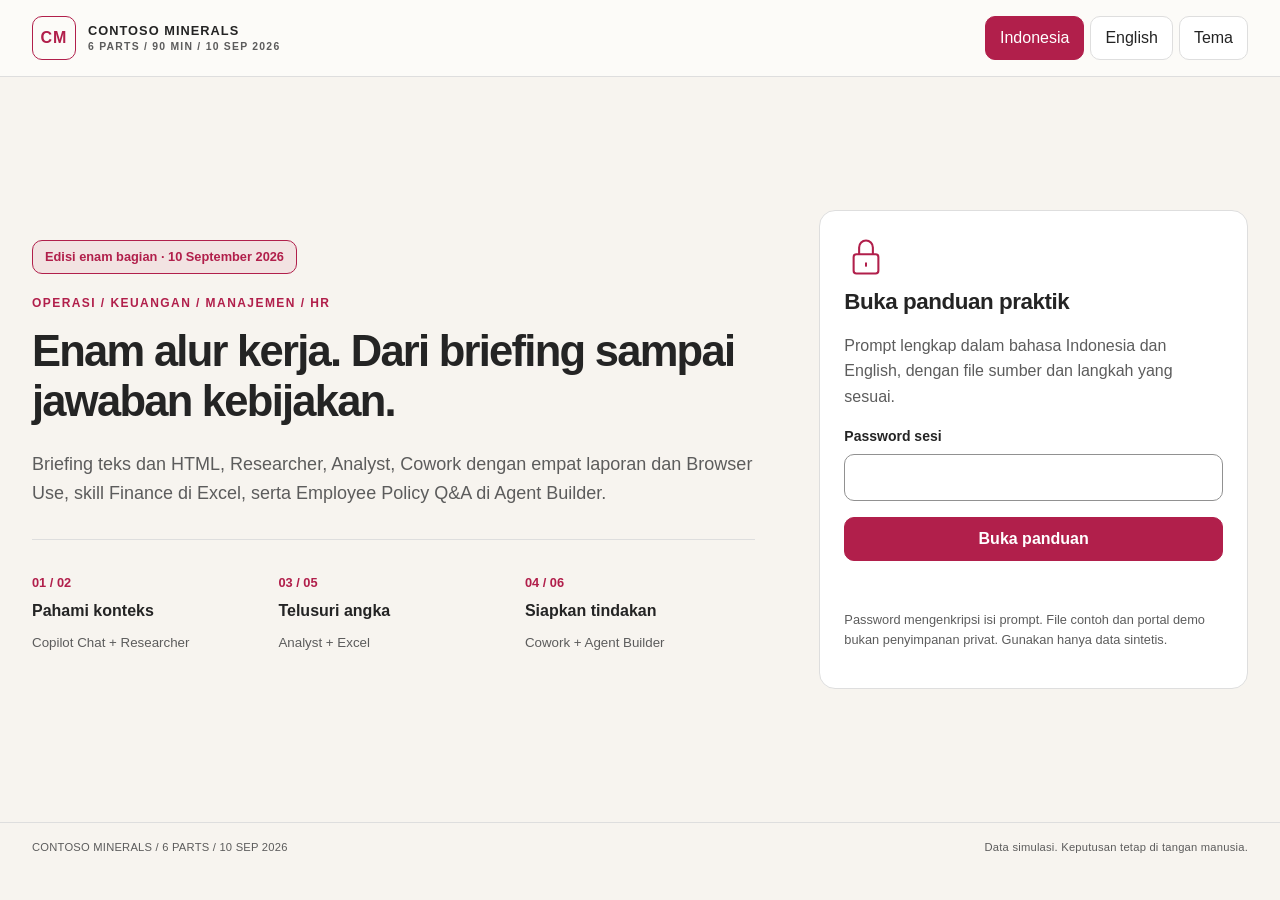
==== commit 029b8009: "Publish six-part Copilot demo with finance skills and HR Agent Builder Co-authored-by: Copilot <2235" ====
--- a/index.html
+++ b/index.html
@@ -3,9 +3,9 @@
 <head>
 <meta charset="UTF-8">
 <meta name="viewport" content="width=device-width,initial-scale=1">
-<meta name="description" content="90-minute bilingual Copilot demo for mining operations, finance and management: five demos and six core prompts.">
+<meta name="description" content="Six-part bilingual Copilot demo: briefing, Researcher comparison, Analyst operations, Cowork reports and Browser Use, Excel Finance skills, and HR Agent Builder.">
 <meta http-equiv="Content-Security-Policy" content="default-src 'self'; script-src 'self' 'unsafe-inline'; style-src 'self' 'unsafe-inline'; connect-src 'none'; img-src 'self' data:; object-src 'none'; base-uri 'none'; form-action 'none'">
-<title>Contoso Minerals | 90-minute Copilot Demo</title>
+<title>Contoso Minerals | Six-part Copilot Demo</title>
 <script>
     (() => {
       const param = new URLSearchParams(window.location.search).get("scoutTheme");
@@ -68,15 +68,15 @@
       --cp-highlight: rgba(253, 142, 161, 0.12);
     }
   </style>
-<link rel="stylesheet" href="guide.css?v=90">
+<link rel="stylesheet" href="guide.css?v=20260910-six-part">
 <link rel="icon" href="data:,">
-<script id="encrypted-content" type="application/json">{"schema":"cmg.prompt.v1","iterations":600000,"salt":"8Mk3yZK7XcU8s93cBGSUQw==","nonce":"AXhCwT0fW/L1i5zL","ciphertext":"C3KdZRG7S0UB406eCNobzNw7v+lj7/vucxTRJ4DEYnn9Bgz0osGH7R9+Dwh8cbP4KEylCZzAbpZVOed6WG+af4ZfrBrllhwJ5GYRzUOSUzx9jWsh4BmMUDVi4LT8zF1tFtlf+lNZ/sPh1WGVyQ2qETAYo4DFBFczeAbEIqhAWI4qqBIqncph1ZylEBzHjhtyyk7o1qGyrd2qGoCZ9o3RSyQBwqFEDrkyzG/PeWAro/B8sgB352KwBEoZKA+fgsPyIuEfkh2h343vQBxdpuKC934y4AflmSg+98ba7gIjjAPrxnS/Mq25LzhKgLSRt0AoTmtny3cvNYfDSLZCVsWXVSdXHQ2ygc6jKW1nu9I16vgFXo8xsRdN8rO4lfQaQWS3VdUM+qKppHOyJggqW1RQSQoqup8XuFZ8WLwsi0rkW9/EJZS2WQFEo5CBbtJPIGwaffIV1jhxeagqjLMlxZqDcAhMxSj2tgGfrVSx7lYlVyeK1BnZMTTjGs+G+xmXcwNy0VkaGB27v/XBqxM6TBGvIldhtWZ4R5ssrObWTPHOswq2QLrEfNkV647RqxL3g3zWx0S79HsM+Z081lphn5+AW/niZLn9B4X3HSDXLLthutS810JueUsMzR4cPh21F6vxH2zLzeRyOhyzjT99jFFADMKNzHvQ0rRKEgHye2jAJxBHbbN+rT8KYz2m9EnNi0IHr0UfVy/+xT4zpd8rrB8pVme77gTHZxrZfw0lF3kvdnOUJRVjwVZAflTkq2S+g7lYGJbLShLqwpcSKqlNppDCDAfOcnfkUTflNHoskchCL6iJbY4rOcZYXq6xGKIyLqNqYLlpOhnBNjNkKkM3Wjidful/sy4nlWeI3kzaCOHplV42DeWLz0SoQZvLCmto5x6Fq96YAxpjMW2snxOqrPdWbQ/v/GzVGxjP/9ZX6+hrEsFVWEH6mEzchGkGrvBxQQZA5wi1dvAYTFwKC18jqZcIPbqPBc8P804db0Nih+inmHTbraTVCvdchJE/2+HPJgqkcCjw5f5Pc9/u+EqHlIFaApkc/8s/sQoR7woUmQQOEm5z8vsd1MASledgM3899Q03+vzpdcAsn0ya//ZeGrzJhCLL0af2WUrlGFsEAJ9lgBhKXnhNC6jDWryblFrFPpQvK8u+7oKxsyCLHF02GfjjqZGUmxTH9Ji5P/sTz52Y2sLZ3s+2sjHM15PRj6Cpz+hzEjSjq3c6OoXzdnYzbv/cdJDJpMsDlT+iba1h4oNACTIdKrpNZWnIl6F9KjxHQuAvk3h4Ukvs++1MsocnuNUGS+cltXTLuUqpHV1sfMKQjx81+zVvFlozLF6eHK/wYLnoIC3WoH1mIikQ1tZ2adoHXyXwwS0IOm9PQ+s9ORvxfGJ4Fy2SNZRcWIXYLcJfSvz1hlzylJNN10FrJ41gIe+/U9Rgl/qmLo/NrngKoLCwyCdfegDH9KwBlRzxkehApKiwCVpUiauHHKJHx+Ks208GexTiNtT+dwlAium7UKviwKkpHQXVmhswubX9v+M5k2rvohg31hEhfhMppiaSKamQ5yjcycFobNeofhpGqjaPrEqmxXuDMcWOsV7HUxEFIojM7pI7ttcMxgupYwxQTSoF5ChZI3b5t6+aGC+/jxAa+BJdT+3UBNvZmHXwnyZqelxo4xVjp8t8kwVyCJmR2z82e49q3WhMsTZdo5xTc71qWzMMaONcRfZVi85aA1AAj3DeLEsrPDrbuT/lqZOLAJk1LJNEqpyWKHsUWqnQpAE/[base64]/voJU3CPt0IM4MXpP4W+4y1gv79bBikeUbQCY0InhSDGj2O1MrXA1FsBJr2rnRMw90pDJTAsNQowK8CY1ODlLPfpzIyiKpSs7B3RYE1YSnOPO+g5bFcVKs82lfzzuc4vd5Rc93nVLr5vFK3Fhyb/kDU5iMrCaF2lJv46bzyqCNkArj1o9e/mrPmu1BdVurHU7ZfZuT+rOcMpGuEuA/ugArUSqUogBGWKdDYB7GHLohU2GnmhPGS7fHVyTjQAA8Kdb4b1wp/3pb1oblV1XIXGxT7hT8JsHRN4EXZpMYwXYOdgiOID60yFxN3PMOcNgyRfazJZOQNwIvO0OmOGjQcnh2sz/ph3NbHiMl4uF4rJyChtgsldK3/hld1ccL6731gZNY0xC6S7Ny2bpySOAQlw1gvKuEWkG4zczPo7pz9VkQV9LY0WvQ9975bge8/YBevC8z+sE7yQl/Ji9eQ0iYrbmEHqmSfn3MLlqALkSBSPT/b/axEuDIj0hMc66i13pxu4iX50anXY8VZKuGgrEivGS3AStgJDsRlSxPdx8y5jnomVX2BmMQHWbIRa8FmJOG2aSbOyfi0rV9cB1397Bqx716hJPrtPEmBdgzeI/DhOTpbeKZeVFYEV4JM6cfBvbwcRPcMZEmLBw1MIQntfOsdnvvKNXoab9VmrV3dBwFnTN/wM53Tq9374RiCjvnfhZf6q49DO4R1OgNd/QSQi6ZCBLI2stqnRAwMo2GxfLt8go49L9ZVfWQjJjSN93zYRWyjtsADt34HGJQeG3cQrQPjB/LVdjwrEyl4f1Rod4sLWdzXMrlnx3CSgoKcYnVGI0KnLUnIzHqv76DWlPr0OGBSIo434qA+wisCkx7zBLZoQn3FN0i71/cM7tTvT/gqTI6Foy9WAz1nQ4B1fnhJI96WDWIraqAzNEq4qncvhH720xLMk1ZAHY4w7CnJrbCY6m4mzjauQTXxc20OeSaJT7gMAmlvLPLKUriJBORuuKowVoTElgi+ziZPTldfIZNUxaXO/[base64]/CkgjGIrTkeAFzYxtDGjqLprP5ZyA/W/VU0ijfe2P2YZuPTl4E93gd12h9WIAlq5kMcJ2lwc4rcYiqiirMgYUw2UeOCuSn8UR/WEJWI1Jnv+NsK8g+GjmSvibPM2iW3+Ws8RE5PJ4Npoz+OKBcql6SNrsC+PTS8qlrMIXUaGGhBvAw8a/tKVcbuavLPrz+usKQiCe4DdXTCtE4LzJ7BEwK85iXYS9buXyepBl3O3mwrukAsqbiSHqycElbA3edzVa8J3Q7EV5wgziEqbT/s12T/7mzGvAAxB8XLSzxu8xWgkYYd7eS/fvXxQhJLufW9y8s2lNMm32swalh9NkK7ur87OWqAngKzIzjuFCDYvmLxhJt08bMcUmqHaWgnTu+yk6Zn20/R+TseX4lQvituOT2apaghrKpd9M5Ew/teTXHU4xxSRZa4eRzG7g3RVF3NyQvTHYEgzFDVV/C4kx9VqlAQ9WPP+WspTAA1Vd9fg3fj2FqfYZPit4R/wICJB7sp4F8gepYwFzBfP2D1ajV6rZQX9XXgAKjomACGkiIgWrg2JOb14153Ew2q5fX5sX2TJrZ70kKCnZbF5+NMaLW5X+cuWFtVcdD3FBUq0dNU11la9xySXuRieYeWkjBV5oOa16nsKE+PCBhmph3N/dgKULUSL4FVY4xGo2GSo1A/WLFdIHpa97Zt+ReAufAMMZzXdR8Jl2gS1R5HOdWhZ8mwS1ojEzSYwiDn4A+jeyNgr6LHH/yx0bnD0ySXTxlf8jiCCxyoCzKgeSIRfRiA2EGP9zhz2LDCl08uxtt/gkh/pv3u3FeJ/gGWn26c23uGHi1CinUHYVA1A4D+5Qa/KpYWDBQ6kojxvCjiW/51Nf+t9IqPKhJpBgchHMgj2BBO1S3hgSpRfrldFcWxRROmdvJrD80plUsCxAX8AWIJJrvxSFWtwgoogyG0/pC3jkAukhZyFM7aH0gOF3ELCNxzWGNCHEMp/Rfaci3vbPmsmla0V/DXri8wvTbY3S+sIg4F2TQXdymwItHFm5J2+GKsvmkt5OEq8qY/daZvW9ws9P8BK+is4gF1YDjkvVVgPEgW5Fd85a5se60zIyXqxswvcyMYKgNQ9pBvhzqhKlflveUZdLrXalWCthRTbS6LGoi/rkP6fc2mNzrbBRT8te+SxjioZeGDiA6fRlW0Z3eLSoVM4Z1ybCJvk+8/bpLN+OsCMG06zPr5pN0iWAaEWZ2uyrh4RtRKU3Iq+1FU87k8eCbzzaZxPsnlalh/VfTAb7wd28W7OhEkTN4itHa43b8PCU/tI/28pti1lZK3gtq9D3IaLJjY71apHjGHgv+r9/cBOPkUDqimG4ECe6iWUfp/56ykdLgmZkYD8Ndtuee8lpaNeR1w0VndjsGBfUWOj4TUCwMc8CNdACQ1e0+sJpgwPbzTQgrYyPlJAJzPEFxeM5KmDX6H/cTvQKo/[base64]/WhABvTYvObMs6NoxCShChwZymGunQjKAYEVpwPcEc/[base64]/FKGQ13Ofhym0nIaTCloR3C7wQMQM3ZoGRclKl48UzD2+7MBeHmaZGbsj/tHu2EGAUZQAR28COFmpvtvJNS4aaNkXYVmwX6S2Z1TeUEGHl1tC1SCSIvFBLCU5r8xS7/UwaWFGVzWWsQU7Q3GgX8vBzGDfTB4WqvuFUduH6/UW4TdFFqLT/Z85SZhzYmfOZRD9EChF0/MJRMBhaj43+GcR/u59k4HEpSRZvmCzcyGHZoV7H3O2cxJWrvyS+lE9NeWJZLE/z04rXBvsuJP/QXJkKrOBlh5LUsVo2NFwAMVbShmJpk59Nlv/MKuAfzChn3UORiMGBSk4UNzhwvyjkTAotFbf78AHVbT9/SavpqGXJ8GAmeNUh1yQyDnfird0FKY9bcCzVIwMhjEBPlC0XLfdG+PUubF7+ADgQ5jGlBVEpsrJVOkBITiWWyUs+eIaojzWQ1Om+ruKWHl9B+WVYB/CVfqF2Yk3Fzfu0n27LQJhbW4nykxDyNzmFwTMv6iY+FE77g/[base64]/[base64]/E8V/PhvQ7QlEQEWXckIvfPmv+Mok1IxQ7NLSD6YYQqCfdF2SukUUaYybyyABoorXq9PvkQe1hvXPIfwkxNsW9K+bX2JFz/4GpsFGRbyW9nabp32KBbevvJTjdQxIyGvb/rTqbOhLZNHaN5vaGt5IEfe33d13uZq0oIdPCT/rTTxLdyx6EHtmyxtBEmbgwnNLnPgMUXQkvAA08iM9sdCeDeKcVxi6tsr8OsSCHhKT7WxF63sDoqcIYzsV0DxRQAmZBjFWO7ytnN3jUyB/pvy8qmN7rkWbE9Ofv1Z/[base64]/UanTmXc/AaojlgYwyXt4ly3do3IGoZ2otsKnPi6FxAfy2DPUidTVWMCz4LMbFStrrfGTHCr/1xOQhg/qrqps1cfM7Dbj4zCMKl7SSSjp2maJoKC9D4RQsklZoc1gijXU6Ap9lGSqQLexOqJAEQ3ndHPss9gCLd1Y6bFfP9ukw2NPcJy1uLVE9rhFI2m07RnMSYSS67hUgelxoPBVIi5wa8XtwlYob2yol1oGdMGPmBUtAzFiTcD27DU3Nqf9ih1k7K869aCbuY/mdmA0xJYEgWtv/IQgNoTV/Sidz1tVTyDKIa3y4JNDqwl1/ZjH5mfA8+XNgBA6YNbLbvHEkrETN+LdQh5bl+1zEsVztRx+zOd5KGhOOURH4Rugb81542/WBjgRutqyy9cFTjilgztkW0Vey89SyufPEgdjHw8k0Fn9ulEVdCs96J/PMO8bEml6Ggo6aCxrJogD0yEyBTHJKoTgm/dV8tWD0GIyuKSDBJrVZIhyLL1HdJ4PdpCSWNJBcH9A3nw3Kb7+hC0TKYaaj14n+yn57ksASXGBFIlZ7uXLvA54bzf/jE6POQprBqHO1L/MtkJA88Yj1YO6HYPsBkDyTVz4CSqu6omwQN143ZqWU/k2TM8wyK83VygNPV7Lt/Dn/vC4Y9wdS77rzKGSkzkZVYt0S37rvPfg340idjhArnliyfBSC7aQ+atabw0yd7WyWIsu4dNrZs91JUzHt/F4CYPKvmUMfJaoKNqC1x3YpZ/sEyqWamZkcQfGVykFiCnjgf7qkxMj8nvKm1OcESrW6Z/h8z/[base64]/wd30ssFRTTgWlY1Td7LOYkYLMqkb5Q8Th0f0lloOiWe6iyYJ6oGKox00r7RMkVh9HWWyk8V2+Ol1n8e+zrC1EwKt6ZN73JoLz3v+r1qP9RZfTdbCfc9eH58hb9FQz3ltterOrX+G6oIF4/x/w++7/uJFXHBMknhY7hrJfEx6oxGfHLEaXfBDkWnYeBsVbshe5PiwtUzAfBUHlt5sVohYBQEOcsHOoEPIR5x/eiaQwbBjn9khp5ti+AUnnpz3qgnn1Uw1+v1Fn50VzD9uUvKmWJCJmcfRjJSb9bPMBXuGnWtWNw0McvXxMPEUHNyYgFLl84dChkQjunpY/FVtCZXEAouGiZUbRImYkDYyudW5Y/gfG9J4iwkP9PpuNU9pMH9I/ip1+YAw5eg/tzJg1u93JG55N3rGhN+JlemMXa3Skpy/v4FWEa/35BWhXl+sWD27meCJcoARP2hYrgRIxSv2RLahmBqpGDkBMsu8GScGm/sK4JjZy1jqZ8dOfMEGVCYqreM2vQxfJCtvQbSsUZ+PkxWzTPYIcJK+TxRqHNr7Ipqmruo/w2Z4/dMyVPCLkXTHsosSoRGfF8L01YFBknvVUb66Iz0CPSUtjdP4+feUMqTCjLhF/[base64]/Cg0MlMe2WGIiVYYrX6iFV+fTkuS9+ZRCvm31eMRE0YN4hP1ZupF8X6ARhP0W2L6m3JJHA2aAkY7EQEb0qIac3QnHQljVS3QVD4aKoaYRTFexD/3trMNlfO5ODPLMg0lB5azIrrRzhuQ6h5dYuB/IxeAdRvmoEf/NN5+G18ntkx5ObmslEq2bx19b/OBBkwtvHcxYz4UW3TAEbbirNk2Os+dGMIaeOQwiHbgOccC+mWb0VOJYVXRNhOCEWJRPhaF0Wdiu4UT8vsR9oX0AhoFcqkwHpvnyCS+atT/Ym8SDvmEn9bZELrXs3F2bVw2XozV9eNQxyXFKVUZnaKXiHUFPSlrTCJzHo46L1H4XbN4EgR3ODMKKbR3iRRjPgOTGe1z+8s3XRL8O4lcEEHy51vm1k4YYFB+b16+34aEOeL33PecBmEdVn5cpmhJSUh5M/Glk66NFP15aU9/j+LjXOJlcpEW4XzY57RhC8qw2m/[base64]/I3VS9BJc9pl6NOBpADqGVUhRpfv9z3MUkFOyjdrcs1vkUtHcHrl2h1xVh1snDj06E2HAP024FBKVgqa3GATC00Y6eizqGgxaJPHgCAtbomCOVR3h1rUgLxhiNaf3F0d02VjkCUC4prWKX2LwGf0bAb9BzEjt4ZKYBVuWa/02/tM2WZ188QQ8HMMn4PaMughP/UBu143nhD97EPaf4qGawxx4aeFG7TnaTn+6MlDEM2fDm0c89gjOpSSNAY6Oreb4qOUHQfz4hIBCCPGdAstKuc0OBW+o42XtoLVsDF/WXo+7bHgjQ3NmtD40jWKlBTggrTJnvqxP0f7a4ANuoRdEPjIPlcZXXggY0sJjHZoaLdaxbF+Z7Fml1iF+G7OHNJicGw4K3qicZBxZeJo+zOSiserX6IRDrXLKPdCH/84uEAPATCN9/LLFoXo+eA/fY5QY+71T8NugjQpukIzG8PcUrdgoF5ZjO9e/pbhIfsRPhAIcRUo49BJbqdRKd038zeC+H3rm3LGZ0zavs2W09y3UauCN9S6MtH6j80IfPlkos5Z2QtRoup0s1SQht8bN4JUJMzumdTVI3Gsjxg4oOd9n4Lzok/IPxrKtl3TRfwYOfQMi2GcLvHhvCw0mhYsAVoRB9Zz/08v66Oat2MwzDLYBi3qBuJ3UzH2gFwcFwHvInUTov9v8OU198PvgOz+Gin5kU3LtZ5TmdVRaeD3pOrpv3PNhDGVKiYvM/X3/X7X+o/a0xLqkDk7qd0PZQOQU8WdBS0hbaqr7QcawU9esbFuEZpymOMmRHdG7xc8XGi3VOZ+7OK+b5afdoqoBCy9K6WCsgfRj9pnZjRhw1G3OZf2+WKPfyiSShh04RcwusxCv8YgpYIBS/bcC5ZsCh1ptp1jORDldA5fuHsskJyzNHUHc55W+x8s0uIo3A5oesAfV9/MKipqMvaxz6+9m1JtJTEbiZITIUDgGqm21+qEzJFKqN8c+2Kflf6oHj+IgU0Dh4hvcb5rFALg0tJf2IK6Edtja2CtcQfdpriiYejTfKh0KqCGq53XHN/7eldqD0WA7+CMU5vAp7w5rvzGtUCT0YTSs9TaB6K9HThFgMWW31PPR7F9iYZLNCDpHRllBSuyKuDCpBKBTNC9fqr5/XYAf9SIst6O13sDyIRjao3Tm9Vl/YIAITxJLBvrS5AsAcg4Kc1Npybj0ZKzHEZ48Vp+9PIpk+qAAhWvqsUzvwkTcAf6j9ymoxh0aschTmSP442BwEvRmKDqb+/w2X2ZQCcTfKm95RqNHj6qrCle22Encvmi3B/vgkTTLbfGZiPM2P9nwXG4eyspX6nlIRXaoj3rJXTiXK+8+Dew3OU10/NDiCrU2Y65o887eZF0cx/WD9x7g28G0CnMdOfnZRf5XzfYlyri7KqaxHPme1PPUnWtyHEHvpxbqQhuoxcQlz04KOaRbYTIJiLLrKW+Twn6TL0lKVD+02yTrtZavxrUuVzXF792/txLlraYpDexA+ZCTyTN0fNUNgqgYbF1gLd50oRLKcD5bBqsLQNKV2tTQ5dLz/Gl6mqbHUGDZ5h+iMf0QYy5MYmIaefyCDyrS+2yJx5LmAuwFvR5KHAh8PAAtEcga58Bnzo2Fo6IZ2P5Hwn0gWdj4eDvTOn7+eeyQYXOImXjDJAgKuuWFopIkt/yqpMEY6JDMRPI/MxSsVnm1fnL6ALDyaRxMfPBhbrqfgyX9Gs+7dnswvpQ8fZsbkR21CyvglYwKDTqZ/m0ZxCWMtQ1T1v8Iy5GnsNn0l48fYmZnhEfhTMICzlnTSC+0qKv6ZET6AK8BGqv72EdT1hLoWD2im68eF4ij/b8Z+gsSEr80ueQxAGNwNlK92IX6XUSPfee9zjyMq90s+QOinne/nSCpbMv6M+lAOhImQORgapg70B7Ht+LSHTIcgDI7QIpY3NIsmQy74t9YVfOPxeoHIbjOXmMcUuBMCTeO5/[base64]/rizDhLfC7mhzTQZh8pCm8m9aqnZEAusWIPFWvPtiC8lFqA+XNzrfczAdMZJjKc0dgdWfpgbshg83SG6p5SLfaBvUFiAonB/+S8/y7CQGQJAy1Kl7cAgNPjrz4tu5WoHJplcSYNnW2g9pq4C/sglnByQbpn2h7TySC635X01EdUlYsrZSjDm6fDMpGWm/kRgGGbHxFDnLfgQOVlLWlGmnOqhRGy/9CxCVj1PeRE/MfczltoBIk14HtrWER5u/vCiyc2CH+V5BpR9ahb5ogZGOHTBkeDlBQ0fqCgJ/r138f1HLk+JelHqmzeU6rzPUENYM3V8CeVxQzMCSlmnAGE5kLYzvetiQGP7UFCu2Ris/OKw+NuEfh1h0m/gCTIujOSHfXmbLMp3mMQ08BN0974fDVUYcxqa++LiaZuzjDb9/EcRkAqrmdNubd0WnTuLK0Xuemocr044J4oBQZG38fUDlu/x2DJ7UUKFzM4aTzFaA3Hdp84U3w4rbZeFsdueDdLlNFpyPNAcPFc4ykr+4NogeZC7PaHihlqZib+SxLOFLdstFMG/dLX6eDodXAl+MxV00fS1yq6aOMLQdgZfJhVsTk9qjpM2bBLIyh7D9QoykAglZLwIH81jXNavGWXfjXPVmKvX778lynzc+6CUGhP2FBhpPNQAe2CLyHyo93u9igcKNSkwCHqzNpFaGLo9sPOq1Pc5hHo3DBlyjSG/l82s+OaS/[base64]/1Q8PsXCOZ19oJNNfwmvZFyAbDTJ+Dj16YgUi7nJbcfkC62UYtH0WCq4rJeTi8H1R53QvWoYX2iaScgZVDFMXspe3fGhqyeoidkDIglLP6G99esE78rGKfHuqqLwJeFBKJ/WsS2/LbgsHZlkGRCzRsRre8FHKkVbuI3Q6ft4B3LQ1gpa36aGocMS4b3bgYtlghMatXmocYDubDAuWRz9XIpT+O3A+jyXAfr3J6GthoW9GVHaGe3kJ33SqDj1oK/n0wl4bnPumMpv3W0EW/G1G8yPW4HEbj0dLlfxX4Z00tJdK52wz3Hh2iYhDW6r8IdNWFysCElVPFfO3YDQV5HILwcaFVaEvZqjq6QS7fbvaxWdU4m+QXEcIq4ZWKMeK/6Z4UHOqNOQEdJ56FaG/BkUlxdtHYSP1BRaiXiWmiHM7wCmjEoYHQbzfwEHsZ+wEZqWdaNB7IpWRL4Q6cM/opc5D5MNzeBAAB50Ym2Q1EzpwXWbdSw0ITl/NIdg9yJRb3m8eHUvLRYEfjF2meSMRZHKkG+ZlvoxGQqOi40TJ9olmsINSQgxRfQZEmGaJi6uStmUDSzwP4E1DAjyLmzKpBYZxhc0tjfCA1H26jWuQsSuq83YcG3Mn0KrOMjyQJpyeMHT+hmAoBlQ1kFwFOss8CZ0qeOa14l/R9C2IF9XV112F09Ss6W4nzPZQvPmTfNu3FrXVEZspVaSNsp6EB4/lIO3JebOLymNcuDrsxQa8RkkPCW3vuNUyaQb2acYevX3MdmQa/nKvp12Tmt7qLaLIoSx/X0e8y/xUnVxZHxhOw346h8Xqt+tlT99Pf+soZxBuoCoSDojZ5HdMQZp4537I+qOtNwPLh/s+3ZytiV9H93k3Bm2JPh8bZb2WZZPiSXOpQTTmp5IajrMFN4urjKKuir2CepCg1L0bo4XOWFRKtBoMJKNBkpa0vYm2cVHO82Pr96N/[base64]/YDlhxojd1Wk58tZR1t1/p7zkDKCEM5GG1879Xj6CWKpoQME7fuhZGugviwrdjGOMKazcXFuVRS2cSYhoijHQzcORSXEJDLooShz8YGgC892xuCW6nO9QcY3K/[base64]/f8vzrzKKz25WF5dQYBu894zrO9mFOH+Se7tenOnYnti6rzsUVVwMQXNUhey0L9pCNutvWkv5PyTEpkysTlZCyX5VKmctiV+2us98FfRgDOhNf5QfP0jDFi9N5wRW570phAsMEWQk0NrgtIZRC7f7bsDBU9sUHbxhX2FySW0VzDgYHF7Geg3h403BQKx3KBW2S7/sFSg3YxERHqo5GHPk8AkhT96nNTrfvDtLubOrySlTe5JBjjuE4gR04TpPL16LYoTHAFYriOf9h+ty0kSY6tsYh9pt4o5VQYwG6s937IPmLtt3LkSw0uRZMxyBM4MUhAMoFlhITrsO1bJvH4YE0hhRO6P43pcG/3Tlzx5UIBUUH9IV2nmOmaPDKvfcrjYH9EJp2fhmSC5wt8wj93pOIOcyFbAl5fO02i0eKhSA0EGZ5FEMJANVAQ+HibuK51k9VU6H6XSaw2t84LQbZWnmW220HjrytifaJsmscIcV0Ip8cFJUOW/6DzhWO5VDHxvAKxWwNVhqp/W3xpc3VArcDI6CphT/ZcVykVjp/6DiXFbGKG/MtetPguW9Rch0LGa6mc6v+gujUY8PMS2EhDWlC34Z3ncM2GkBEFsQZlHzw42v211KsH6S3+Usj5qiFfWgead1UgrT80DR9M+j8Ef7S9tHhWg4pFw+O0vOxgmsHBeAWgRBIz/z6Q6PQ1XKLP5UQLtQuAOpEwe+BmWq3433FD3YNcly1iv5EI/d8lX0cDc6HpSV9lb5nt0ZPTTbzhMOsyqMM6V1fEj6NECcL784TmupJ+hOoWiQHVB8PKGU+SbD4Y+ROtkLhpH7XLrYBfDoB4Cp/TTu5Jmx4IThappko9TVYc1fC1rPyv1upAkN1Kf/RP3mjyrUwJYFaucZWezrMHp10sl+nVTKHYZoTNY//oiH1V1iAcMHmCghzoQWDtLwL8aOdmT+3TIHFzpi1wu1r0+P9B6urHyxIo+brX+nZpBUbZweuiE155WyWTIJ79wvebdG2/jWkTmY9t2YqxCT6h82NQCv0SUQhKTUd5mPNi2XNC8NAdP3B9mXQm7PVrBcGPW+rJGoH7SfAyOPS47bdNsvtc97dDQR9u4e44lV6S/iskRWIq3jbr7EoRLTX61YFQ73wa0i1ZN3EYl1VHqLPmQNL5Jn8YsBP6u7qJb1ydcnNDO3PQivBkt3KiYmrYmYiALNbwnC13GOUAC2VH0J9J6/CXIYb8Q72gRvthJa5L/eptETqlJH5eQ0nQNnJAP5CTxxvI6FVNtkEqEF8X9m3mTMEQJSZSvexAYBVyCow78fLKeo24Wqo5fiKbbEB9F5Hkl2DFvnRMhOLxpe5ngGH7F3CQY9hf6/FSDaw7zzHpPlMYphozgn+sJLLimpMAaOnSklwiVaoCnqvVIJRdjkSJCDyVgIHGVNyYWeE53QEYCAFCgI2Cm+NphNq34epaJGdcUy5bdg87y5Uoz3oU/TCP/nZink88Yi8+AMbtqZYVANpPgnct4QnhzQUfUNNgvXf89V6+6olukPLWKdBCbh48+a91DHvlQmDFltxkPMJPbegEkJcjomLj4KziQxB9Ll2cStO1tK+aPVouiSykTnVE4w6L8DMbepNt4SioAop0S0cnrKfeMSEGivVYuQ/qe+LsUf0JXk+9QDmB2lmMWu7nBCKFWd/eYo3yJyB1AgT2dudvSiS9EQ6Q1LRJbfWW+vAyw5crdqyWHjOmEoO1hLzoBGcrJYPGj5pP2jVKDYxhYzMxUqbQeuVQ43qEFLDDbLQSUv4fLp+lNHne72vkfFE5QEXRU8ag4hjGsZk/lkGsM9aipk3/1wHXekiGmvRsj9FbzvNde4uydZruAbMXajYIaecWT7V2LS9One/EDgJp5dZ/Mg1mCmsSFXl+7Why4S1VLsHK0j3Z/wbSxsdIV+2O1J5DOxCAgH+9lUtQoV2LHsB4XB6VtRr6rfgWfOxbJRJRKRNqoXWmb0LVl+/kZAmmo7jHQ1A9YMCtXr5aLN/gKQcEk04Kzu8QGMzfF8qgT10CIjR7Z0/ep458qN/4rm7ic6BJgfQDtqe4Wiri8lXzEapxtpWczTi3p0W/pAaEqr/imcUYru3kljN4E8d7a4eHmJ3TdOt4w+9w4efm6hz8g3jIFljb25zXsiwH9p+3AP48LU29BlfCeP4Fszt/PnmQVquZJECZp/PmBbJZmmDw+qLspZMZHu210YodL07cbbYOEgSHuB4WNwtvTMc+PIiLgo/R2lgG/RSIYq9iM/hwdUBWUWorxWJo90gDsyer8PYRavbuPqW0GdphuD4si+VQQNoLM/U8UyTEDvSK6rmqItb0nq2Fv9IQII3LvWgqYUBj4KDqtiV6RIbUiccCjBCjldVQ+1eOsRsq9IKSBeiV/0zebkhAxCkpwOzqg+7LFZQRBQwtCGwq2MKfY4b6/munNMgPfMSFi81lmsxVyNBhODgoVBClrd/1mbgrEwrgjnNNObOEk4nLLXrLTbtvEqTh7NdjUwB6edoZ88Vm7y1tUk0t5LxYWbYj+gX0UEoWIpOU0eBpSKkLxay9K84N5WvUoKDlEWEUKaD3LkVjNIUMGL+VLqxiZ1/PAUbX5UAG1LmlcViOvAh+SCEqusHQpgR3d9AbxWU/gfSLtLHdByvdd8SawKIa3NSAuqFKEFd66NCu4mWK7PQX8Hq3F4b5j1W9wkjhvB+jtCkQqttFZb8eXKVI35Iio3RxxmVI0srGUc40g8UK0RZscsz1a6wRqrhOFVdcKv/XgFfz5dZ4pjlGoZXTE2CQRBaEMswRYKpbnD6JP/50v5b3UlwRccTuu+XKHvei932BIWy2Jkh49ZKo6ao64n0fjQuyjz52iwN6UoB1MbWHGIVjJgdBswprw0Ry7GXJplkzeabYHUGK4qrMMUrZpr2h1SXYZy61gbOodPaWr6FMPK/wNiOeKWRZbDDaWd12NTB4hJLyTXHoA1Uur0g32fE9PP4z5k00yfzsW/1Nyeik0HYsn40nfPGX8290iemORt6qEdaybbYjTKzPJ/fak8ABzp+S7k0JVJYkJlLZ1ar3AFnb8XvA2MfgGI1xwFKvi6PucjjW3KpOSC2cD+tCPjL0171SwwciXQRgxjW6sV+9m7kKoClOxt2RURVigHAmPKFgEjPHNeQJSMjodJ0H826qsTda7vQWErPYiWxEGS53zd4Ypbvys4HcH/p0J+WwgVujXMZFo+zZxqolTWIpHTG34NLu5d0ZtrSICP0KvhRCCfaX3trRYf/pz70obAZLfFkInKCHkQOM+mBBY8l8CeEgXqlkAGPSj/yod9fj6kzSoAOmRct5PbIxFmu0P7zDechcEqBuvOl8savLQxH6+ao8ikIpxRbgl5pzNy+KsQQH7n2As6lgoh6IgQlKAnKw4nvZBFT7IAUDgY68Ew7E1tsayLRy7ilgNRVGzg2/5jMep9wZc68US7fk8bB5HD6s/QkOkZ7J+40bygFAA0oomXfVkmQVPRIafXJEMHScpvB16PMlj8pUkfGKoAF1lPQPbAZTj0OgYgHiBBy+i/l8P4lyuPFG+v30Awaw+cIFQ975v6Q2GH7NoCZgktPADu3p3Fo7hstfhuDjJejwYfwPw3GxrYClDDVmC2HYQvop51WuUKVbnOAEZFy8RkJJf6DWrCHzTAMEoLarUQzqVID1+7620qz/u3yH4OGFMPYqCKYksz8Ab3HIzE1lkCZLWWhNJGZMbkd7n7yqt4pvq3Y73Od8IpVnvHnUeN0Jb3hwFHF9m5y0Pr9rPoXuPiet/C9+fXLrch5Vmr3atybaQqEMKUc/mEFKSMsH2abgRq3kTv30I080nBUMT40WNc1LPbyrI1zSf49ni/5osL6geJys/umIwlhoPXzv6w8fNRY8QxXMzvTYCUAjkoxg3iCJJ2bZ80bq7R2vZAIgjnkwFBUDlM9wBMos2TJRjvND2pPWIr3hGEYDcPmlGSRpWnCZ/iMaZlu+lxykibAb9P7cfzahAmPBx7+ABc91uamjrs6Xq3tHDapAiLqTfpsc5MbJCGw+KMk9UfgvWQSEiucyhjlbCXHzV/Ww55IpUzqUhG0auviRz9ad/sYQFMWg8OuznPkcEmNnX3BtWCgW3Ugv0MreceewOm8lD1S5elaOoU48jAMAsiQX7z62yeJ1/nslNo6wwoXiy/v7g+J+GamKIHNxfutVvQ0rvE56pDyxTKcaHbbRGPkgnav5L7pB76cV7zNbPBItIht8lbQIEqV3zyr7vUKBnTKtf6472TWxdK331hK8HOl4Bk2DJs9ef9L0HFQT0TnsjGAA5uw3Jsrm/RjIhtJCjPLQPTk528zvDEnDUphO5QmzEkKtuJUoisnarzeynEMRWHsGPG0XwWaBWvHWLVwjmMqSjr6hvm36jPxuDK1MMAScQGh6cnq5cwHegvUR7fvi3xTnsz1sPw9W7JMS3fw/X1lm0/E0Zicva3W+aBD6mzHy2Y+GHvUZoG76aCPheo5yvqlAzufEWAFc1/D1jcTvfZ91IVvSlGEhSAeVASuMRHjxiGWbPeOgLb6FIVpJr1t7ZeVYZUc4kSYUoH6xt8Hm82U8l0tZDqD/LdFWIstXc8KaIGXyGedUQDqwyqdyCd5FTxvmJwBlpLE+mpJCoHwjM6dPyAxIMG8/yukIoOKO2DX6IzW2mBCPzNyiQebiPaZ8QJkeWsz/udSOcjW/LtC1tjC67jGA4CLMr6sBP0uE9nSjt+KOZv0bLlVN32yF4o/+InMPpvPEIuvQtF9TF36Qb1zI881SfbAk+WzyPp9Vou0RcNYGiKC1yBA0AclPcR2fr+P32UbywG8T9ytkUvr/YjaQGWU/dT3RekvZoDcc9WTa5auHd5yxd1/xD8TlTiJmC9iO98PjdfriMN0221xnGkqTi/F/7f/FK2kSO/OKp3ya9FEyy2/BQFgMMKHptlNpYxPd5bZUvWSQjLXvEys1SI9CZ8/b+RWntxaw1kUoHYeD5G78wQkEKZIdk0kMY9o2jnlz/hsaF214JgqcIvhSTlVYRA4MTaa9kblMc4NSzseTJl4ypR8HIGxmUs0fp3DJUWJ6FizjC6jqHUNuXW9lA7h2RXVa2XpVDg6Qi+/8zGkMzid1ifDi1PREotv0o5HbfCWdw1pxSVtEknuy+PjCkBKLtmSr8F3RDJbP38TRv1sna2A6ENUEVKYu27IQg/9N4Jmh2aCnyKOcGOvfSPZLj7wvyLgJCwQySYNPwaluPXbP64YOus29cAA2GZLLaDyUCFqUggk6U6T16DiEat7cotRPgFVlPoSgOjZqsZGWPpXKnVg7s8eA/nGswGGAfK58tZjgfsd+SS8FspUz/fbEMcJeDW4JzSAI+K6G6I+qiHjwBjddnqllC0kVG7+EkyyKFKq4HfghP1t3yUgi1o+9nGAgsvFrjVi4RcYDHKBAJhd13qAqYV0kCmMmIlreaE213cuY6gizcfenwta4ngZz+Q6ayjlj7SsNmSTw5ia5lbp0m5XU5+E8yh4qQp1upszxLRulrR/cFRCCbJCnFtsv/PVGh2poNXm8Np8/ITvoF6xyjbRSf0rsgn2c7dlQzdUwEGBi2FK8cr8E/qVWJG0F3XJEMHfOnhoSfhVMv4eJXeE5Meg7tglubShLFeGSLCRK6xWtZkgY2ZkW4EQ7KTGMoQQYgjdo/3zsaHvfq5xD16XXgH5vVZh+fVjs+u8TVAHj+Azw3e5za26fsMetCSVihmylEnX3hTQEbIxRvo74dWyFqE0vE1IFHBAS3g1yJLLBcLfmaZKfWumr+rCovJAFIoDv5nQRWDALl4C50TDxwIXOsevd1XlYnhvPH/RVxzeRyhS/o1E5Vm3v6EifMTnHA/dzRqJL3ez2U7Vk6vF95QxNv5+QmSSqsLrkPrvHwco6Ot19IcYvHqHbTA+uTFMCG8Cy4Zm8v3Hh343T0t4+7LBRRO/kiNCFaQbtExwuDT8VtWcumtHhrmr9AKtxqLR+1R+zFVxLlWpUoX+BPfTki28tCxeUeeBmOCvZ/U1MiAUCSMZLIR1yf+FpMN3/xfdLqV1zZMxhPTl4Luw60VtCfczP0/t1WNA9G0UjF7BkhBEn+UrFCTelQPW0QqC6k9cfbj84J4jWSOV55vX70M68P5IINGlNDkUtTDXOgjGjAteHFK39Y1DmC1kBzyH9566uZG3zlwgKSsr4Mh9/1t3tJEIrEk8hZc7YBpZcKaWU/x4nIwNu0fwvyiyDZZItrGZ6BSp87nuHX5TSOa0v+TO3S+AAyqs7IOgyOXSAIWVIgv/kdiIk6MB6ZVIGyXyssIcE6VwPAEnSSPXgaMi7+AB/qi24LSmaVv/k3prw0YyY+3YgXYkfnpjcZlE76cZQhoTGYxSleJLrBlP4vyzzxXHRK2IXl9YZIgUn66WxpwgATWq6BglkKGWXBsX3q/q2retVlVriE3SDlN3tvVu0G/YGhK5/BngwNwhCTYrEGlmhaP39BA5f7U733IDbcx34iDrYIjzWCW4t9ByHcG76jO/n+mVohj32e+tKqIwgdmamIPIiXe08U3dpI13MpdxW9yhY5tYdCFD/G2Yy4eXKvfYQAIVvBU0qkHrc3vxIa1a0RtWwLeE7dkE1+N4wtc4EgYnfD+etQHojmQylTg/8pPx0B3m4y/b4NX1NIMaEDUdA9DII3s6DgaSGYc5Sn+3vV+qgXqZEPIqnGtUle0Popy91e/0ERV6o1EK4jGXvu4Mtt4QZDAh/shIjjoZtZTkr/Tt/DL57osz/8E+OtpIPdDyC7qoM2sQiGx8E26c9Kdfe7HNIKyaqxj5FEMfrexYNfpaarfX6ELptQdqLKnpRbha1G2AtManjJ4gP4kScuRjM1Ox4kDWZSV1TOe/72F+91URa06Df6PR9nZE3r3iLqoGtteOaNDHSdc/Xytt5BidE55KhAbTUVZQMkR7riMGNAKMnBD1+x4GT/vsOLTbslS1t9xu3wEjFJxD5JI8ZemHOVUFK33BGjacfNdEOyuAspSf0V5pKbqB73KEKWk176dFdbC8wpt9AESMC8UQz9e88Wl9tt8rNfsrHlRpVFIPzIgjpT0/8d/OVm+fDarHSdetErYHQR8bOtycL/JGbCjYAyI7loGvXAYtULS9mjsb42Pc+/HKsm58vwGzgvfjwqzeTh9xpkpXP8r4nVUuz0ddyEVWhCjnCqVt+LGUjeaBKUSSs7Jrx8RNducZ6JHC7Pp0YTmAbaGiOGIn7U3a8/IZ7Pou5puFs1qyBdH+JgFReaeOm9UP0t+l0laNG/[base64]/8wU7QqbvpZSbpL7Bg3c1T0NVWGgOXzALxJqYo4i6pRf3fqb1ioNod475jPgI38TYBSWajZElssOZNUQsxsb1m72OHht7y0tYyTrHV+7qe3ztNf7ReYP0EZL7gthesFWGbrlSwwhe9/NZMJWAHLUbolOaZbEp+NDFwU+3ar4euRdH/EWXYoqwGh/rJDi7SSzH5SjlS5ogSUORj/WS/S5Wxe65TjtrFl1iqyZZMCdrgMRluhKHbLZdXqDv0pWbWUWIQ0ScYZu1GkIz+BRLk04lfFwLIms91z6nye6ub0BoZzCUPNi4Ra6Vemf/4xSdGtzWe53B7RjhVXXTZ05VYg1PSwker0IPfq1HRFDXeZbqlZhZMkvCjhDUSO5I91NegYN3/zD8hBfLoFfJubPItxBmTbihhR134lTJbdQwIw8EjAxsyzl2hEcWZr6f62XL3/SJAiYJNg+D3//r95X1wNbz2Ta1jwad3sK0g9F1SUbeuqREBvwNeKoQVjn4VN/+r9lmtt/VhlbesgcxCy9Lo/jVTMqh+6gw2Bru1muLOyGu77ab2KAixsZDn4tS3PE8w1qeHw14coAIVThpoLgGvhBztk80wN7QOWnYcMI/uwG+eph+Us9SbBJNtqQfVSFWAaxPLX10w8960RHss7yoeuOoMy6eRyb/KS7qjtzwappUd4T5CfC33QjZ1badvq2kJnEZ5u0POkZjwnL7Va2k898QlFqCoLoYFS2VoJLoP55dhnOkfGTaMV7QqgV48bHYjBFY5nhjJdK3IYnX1Uf+SNQI1g8IAA+aK11QvsIPH6dmQNwRlFmVSKfPlr3XlDyKgO8dJ4pLauhiwgaTIOR66vETR/TNOtZDlX06d43XVvTUj/tXZB7+huQrbcWEN3Wgr7UCt1pAZ7mJoMf6tWvm2q9kYVyJBnMMa1QWcXyT+8xxKMxfYNBlqUS8WW/iiMt8IvFCM4cVdB5p49a1uYm5UQIBoiG2j1ppiSjsgUTPTQnINcYXVbnFUgZG5fRNCtH2D5KMQDAOJCekNfZQT5mJ1dEwvEWmGBC/n6hRf4v132DHOKe3vwSM4TyxeK9sr1HJuEkBQTMczeBoUiaGk1ZnbMLMzBxPZlAyCmQQA0er0qLVHLw3zY+DuYDYcZnXXRrTu1xKYQmEQq6AvbNyYpJOcMnxy3ZmLtej9Wpfka2nOO8mao3ylrQEXAiwYSkYf9y3/OCanTvWNJh5hNYtNACMc49Dva/yzxi/s07sk0rUejVwES2E76G8WupJ/8aQd9Ue05ZioPelnI8A/R3G2a0XoBlxgngZcO+nGl0Ie00xsphNQOFHbP9KZrFXL5NtmwKvETlxkN9xaPVhBMgCIYP5C9Ql6JwoRJ9jJ8NZ/Eeb0TpJWrmlSFieyNTEjGYnvnxeihqNTjwNRg2lO700i5spZ91Q+cvAMrfsmbCHnWj2LjYWaLwKPsgpl7yJcSTukcqnvvQVHI0C8AZo/VAZX4WBH/1J3cfWi1XEpDX3LQ3G8A8YpUenFDmytkgG1rj0WlG5K9no3/qLxJTwU4EfTDo776WN999aQEoo0PTirfs9GlnU7RnOtLiIihqSkxMUIvGkGIGR4KKOX6kF/svBFAJF5NcbuxlNRU63GwblaRDaTZKDux2AYKwiHMMTir+Rvp3aXwKBjBIoqfJDu7rGUZYVbv3gzq/0f6h1QG+gVMc815FIMKacIpnbzRITthXLLgzYt/d7GQ0TrWRyxeHrmVF566wM5Im4Ln7Lh6Mr2xls7ov8h3uONHeZgZcY2y4QjuqDFHigqOsKwaRwrZRD0X9RdbCugyblctWV7k7K0mrqHm99s8/ZqGZtpuIEoEd7hzgxxpgDnk84GSHQmvxqqPvBi+qC/Kkhnx5g3jT7DSr/p7rUenzwn83bLEiu+JO+jppTRnPbvpGn+zVXE1qVxTkiWIp2iKcc75xLuC2DQGjLhC893BQA1duutFFy7I25joL/TFA2EgB5R99xfdrvZiDPKJMsrlfh4UitnCtyvW6VRBd7LlFpWBrM7g9vn3nBCz6H/wBP/89VSwMctXr5W1T8TbsWjqJyObsVVk8/1km2t4Q50iKs+zuygo8yH3J1kw9UEdzcf62T46uhcYh2QyVBo9NUXhS4etK3je3w3cEtT7kpEoZSkqWk9nCnRhj7A94ucvq7afF5nQuTflxWfGNytHjL+vyOosmE+DT8v3wWAiP5Ck0spp6O/kbUVG7HqzK82++nXv+JSoTHg3TySFTPfqU20aTUMTz6tuFD49P6daoA6WiV5WMk+RBscUESZIP80dP8JW0CQZ6QVnX6/7GNvmxiN2yGHjVu872bC2oX+T7Kd/PPfK/hX79B/Mh3C35qsRFyNsoklSiopBHJCqmg0RyZY2WPi+56w7ex0OUeaMdOIftBFYlMfk1kFLQpZ0NYEqksQ+AVg9bm/9u3hPYQes3kwslFUFLAc5q+vOniCH8msRAkvkJmzGWg8p3GVW9abyOBRP5RQp8mifW8B9i5kLZgWEh/AGQ8ajhTEt1YyuV7Id6nHv/NKVJkAR29/3+xjOEYCbaQAoHqKFe5m9zdz8G94S+JTX2ExqgiyhgnibQaRqdXd0Q00PZ1tj3Ktylo2awLjWkSjL/Dd4Fbcy5Mv/UHT6SIf6LYF02b6L4gB0gvl7hx0JqGA6iXYfvsnb3qYazigATxDk4p/IzBwAVZ0cO1NbQgbPAIalC4grrkwjHDYnD23VHVwuxk24Awfh80g8fdoTdSqV1dU8h05VIYZqepNMOkWPiUmZ9u994nJKpEF2GvYjiF9FhrmnEu9pbaNKwqEd6Go8HMR77lUufrbY3i2CYVzQWdnueUvRXzYvJZ8RO3tS1wPTGOXW+ps+uL8O1FtnbJRzKhQSUh/U0e5fUF0DXdSqGu6DLSlhnzybdnni8fNKMSZzESp+uOJoH6HmzQMrwS8Galohd4j+k9RnL4MP3Uh8pVYOMHdzR0csZu6Gd4qzetdTC2kr+373kzOWJ5BqHmF/2LSvSqNdH52WiuVkQhBiJg7z+ZwtyTAxf4XgP4Fvfhgbyp5VM+dY1MHdAnli5/IRKrX4vVwppmGvmq6tSz1B+G6YrkHNXzNlaDUXg4eFUjJvCpY9jhfWm22RhuguKs52e9CUve/4gyXCK+xpGIfRPPViZOKS8HNYVI5d+GjH0EO9Yx/5xiK/kQ1f4mvMnHc+me/pDaE5I3UlR1JNKbyKpIpY191KoYFc/mNZvj7JkZ8Rn0maOBoRUvAuD4Ghl3aJE0PovkWauxaruNposbVJX7Fuc0XDa1Mn3cP7UfDAyf3WwdT18MrnN8zCfQBTFH7Vf//CnzpT6wIu2QurR1eoFYNo6UFQRZqd9zdxMB5bcXNRLYMIh/[base64]/wQcDZm0bOy/l30dC3Cmm9WOfwzNWt5CfFnUvwRf6wRq0kHsWmixx1oWP2/[base64]/uEio4rjlaGsJHEdmjpZ6JrqN2ydq2EQNtr/K2YMUEhO+JCCqxHTe52H8N6Y/VtPXKZIFoc/eAhnGuIA7gEWdLw6VbQz0xANcKzAAc3Rxrs++sZDqscCQ4BU6BQ5ezfi4P9GYlxwmEUCU7Pc/d1SrmBtPb98gHcx/FBalejUUyVu3X1CHU3fA/f+j1WWXWHl8WBWHqv0Jc56qH2xwMJ9AGYT5yQjuxtTgJAReE2tbr4F7U6SbGm12rAGz0XihprZmhhPIe+zga6MWUsIk8CaAPF1e8yAnNEv1cJYB57iHqMCuBXQ2N/9Dtcp7uxy/ZgjaEI3S4Ex+8lWbBkOOc8Ap6aL4d+/tqRWTlT0YCjeKRMV6jJrQcywIf3prfuNukWDilop+4qK3139X362V0lYasYy007GVYe0LXbYsEfajgGV53dqLM5oro/iB663Ytmoc5BBEnblYIClUA/jctyYZFB/5mcanE775o2i8A5/2xcaK6Lva2LMnQXsJ2/Wz14dI4vPZWdXM+yeb2uTV+Ax1m7Zgfpyl9/tTNWq+HDpyEoT2lzUMyjyj0vVtDi7lP5nMSDbaPUrosRyrjEq4Qiz+Xhzbfyhe+xbE913w7+BcbZU65Y+Eri6YF+bJ9YrOS5TunyjfCWCy7RT+mg6drvwYnD6kx0C05gaEu8IkOYlDeCKQ2kqifQcuTLJmxuXkNCtsV21iLEo/FaSL3s8BbPBV3IWUIR5nNLnrg9I0LNOrU2pGatjivFj7i9Hqbilnky6G8Ak0HVqbNwZbVTIjC/rVFTLQQ54Zl6IMBtxNdhSke3AynJu2pvxXaUw6smKtubz5Zjw+elN5c1fnjbz/jWrIoeWIp4pmfuwcp/CCBcDYKzdAS7AJwKkx1fQIGMmrdaLDxW3RprXFfWGaDx/VoNPuRDDVton/iOnBZ08c2kD4autUU26XnGjjVUkYCQqw79GMbN8Sx+1gCO4JeGRHx4W8oSyIVN80rqLODUwT4UN+nYORLphPMNudHmVTfw1U8TFz604MgD0O5crS/zCuqdDbBUnIzI+MygUvkVlOKDOSs8pa9GFwV7y8Z3KyLc89Y3xPYHlDLLC/qiiBHdqa2lIn8zhNGYkrAOK4dgFoHGol3HgTNrF1OAOoywgZUW+amuT/eBFayEiMFhrlPlqRj+mLH3fyWNkVfnHW8RbcLYYeebpAtLye3zic2SydZFBGg1zsJD9sj/waEbAQ6/47JkCwosuFH9DvI2ArA7xdgVPGm1+drXkUrYE9qGN7KUy2+7/HpyqkRo0IFA8heCmuCfuqj9yc0OxEwPhvWSLz/jQE8cwxsrZRUzvk9W//[base64]/ZkP0yhw0aLNObJWrQRfD3JowNNRCIgojdz69EyFDpa5/bS6L2jzLTmenvK7By9fWF1Aq87SAuY6Gn93hpoGCDyXeOQv+6nwJMJQNAOBqHBZqTFb3gXA6DL7qQEWd5NDIY1tROOmQxWOAw1JhOEOxIeh0RY6dhJKmudDuFqVRab7vDL+djk+ExhZ1Hxk+OYJDXbngY2O9KJiQ/58vbILXOwQtTmNOxtRhw1I3fp4+UgC6UIxNLRhmauU5m0i/K90AEM9SlTtdM/G9kNDbWupNLk3URlVbU+cRS17pvjcGVsHJfY0Qa6TK2Og0SjD01BAtclprXjQ0jJSwR53+RjZCmEZE8PPAPgXi0C6/3BZrYMpGiHtMA9/DQgPOq7miJu12JenMG/iliF7T1MoOgo6WLQElPkGKch2TeAhACxka+U+261VlJ+uShlp+g9T8eseFyhidzrrB2P6pzBhAPIE06oXtn6fUhPBISNX3qzdpH9TD+PyknZIfZXT5L/bq4YtwWtmfloulvpiNDnApCxLeuTtPRDNgaFt0G8R+il+Qgq3i79I4wRGjzAEn6T9c5ZZ0UVZ/GytLa6iA3HFNmkDu7POPqxTjzCK0JbQ7FTf8wuAP9nsImq8cnB91F3jp5f1hHXVH16Lw25vB6h8OVklBDyl6rwnQFc2U7ylOy5LgP01xE0uvUcGhDcIgZdhqvDmEN2ptk/dT+GyqNfOefeaad85wIgg55CpRCwsa7Qqtd5ki7l6dcvf6gEnOzkyPHoB00maQDYVc9DiDcLDdoAYJere3AhR4MS8BW853WY7fvsLMF/8YyHoLIF3jQeLgVM758J2vZMvIJjOoiBjqJJge/z18J+uUTnHzVS2mV3AblqBwIa936qT8ekiEC4ez/vPRkSYWgi0CwYOGSu2rUdzhcylP9aLd6cRdXAzRqXZEDVKCV1o4k1KXT9XveJQnkOs4udJATj70F5dvH6Qy2ugu73Z2RBrFYLuz8tKbz50vgzqf34Jd74hjE3PJbzxt5RUeJPurOkRMyUYSrSQJ5rZiM+Xze3o/Q6pKHQwf4r8kLxX8M5N6sTbLTier2ocrmbvtqDBzX5GHME6j3NGHKw4C3D5LE135XsyL+mEFNIuyY8lfWbTSFqUJ8dmIrHd9jY0cftcMs9iz7lgHVniD9m7NP1Wn101uxTl/TedqTZhkEfnYmgfeavWBaSVWUK17ChZzB0VWM59FqgeqflxoN5Gdjzw1anFFhBHPdM4aOg2syHebaz4oFzvPYQwTD+YliF2dZ5NVLjpByeKGObK6kSJ7a+nsN+0AO1k+/s5HwACRXvWpB+t87voAWfGUC4MvpfioIVkeygxQjLWbBPBQOvUkwK0H2RJM90j1rlUyy7Yo+6k/jGQ9UxxW5OGF/9T390yxME0YVt0GXcdeRdksAniG0OMjmt6r+Zc1pMPnTe/yGIt/AyuvRG58MXcSJBFMLcD2Y6uqmX+KQ8/Q0+hf8rjUP0g7M/aULM4NNYa+r1AY7VaheAyQW93rwwl40KTqXFVRGMmAq95KxuS33ChkfpUYQdrm63bubBaCIkWDZrxzRHHBtmaOzu+SFbk8jYWcP4I3zVemoqhKr77jUK389OFCAqXz0tlpjuvGHibc52UQcVio43KusuLLdi25FzqeNqQiRi7ydfQWWw5Gr4Ta3XKJ/dFR200/P9u/ncgwuSAu8A4DVMXoV4u6K86A164ipAZ+6oCyWI64gfVEgWWzD0Q3grrwUUeOPBK0m6uK7ZcQswzGxORbWE8bT0MmIAtKTdVsT0QFy0zYy36P7aJN+xvS54CYh414WMn2gS+ZHg6Ocg/NjwH3k1G6lIBDUoVtL8hkLn61goXTO2YnCG4+9NBV0yq/u2HTtBovQegbl2ZvMZzfXQFN4AKLsX+zK4wGWpLUwelhMTDkH8tliZlra01tpxbGfig3u35kLYZZaUih+lidx/oNaeu6OZupAO0x3tR1RPo9aVp0eX9Tkp66iZbu6mIoJZsT6BhlJw5jg+sLgFoN7w8/VtnNba2/67B1qJBHVnDSnNZlnx0dfl9Nh7NmM+Im4yTJVUIQ5xij5mA26L8x8y4mDc38qtcpuAPfxMEy/XTs/KUbKI1/En7oBHCdZTK+IRmjAt7a/eYRTKbWm9IYPnYBXjHJg+/SlVGD4Lcn8+eBQOMXhhNfQNmDhHw9iUVtCEIq3R2p/VCuc5VFLMXYctQKN4fZvyuksYMo1AtVF8WJbErT1fpFEs/0YhSZUHOlzP5ikE868e3lU4iZaujGPAMbiGhhclAOuzxW53fljOKErEEi77zuPDI9y1Kyfq/2j57AYdj6McIO7GyOf5eHgNRmq3aQS2nAY5egogekl+lYPsu+cwyzSYS1fK6LhjGQh0ZlmMNRU+bgFcnn+WJhQbeA8T1TODBrsJJlX02MF0VJmneuzpPITyY6QbkCrpnPGwsRt8DRmSCF+LIdFW0oLB0pw8L3/T0AhaOTPMjMIYxQS6Yq4zkDSjiLNP9RwzJO5n3mTu2uEOVHrdznyDgjj3+UU0NTUO3EOxhPt+Fl0TpPxAWUsxOGZNG6pFrsbZ7QLCV4kDilvyMJb3cs73mKYvyryD8fAOVbj2p26TkQ3oDObrT4hu4OLIYNHTcv78Ukx6PwgqvnsviAp/X1kbhrlE5hIC71Po6JWszLShbHnx7YPR0O2FyKYhAnpett577DEWoFPSqyWa/g4VUQ4dVuP+U6/VERIK+V/aQl6zAzQGDk7QzhNMAG9JpWvBgSVQdu4NFhSj73y8APFCMFbQH3+TH025xK7fymq1g35W8OCiAr9n5wLlL1ikqDO4h/YGA1V7UbkhvUC+6Ig7WZ4Q1PO7gyS4kG+4DLNsCo9vlfyIM5/GBvGd6Jc8AUW/GumpfTWrdPcPzqBysAwwqgeh9tB9yDfc+KnO5xwRm6pDnsO+H6pf77ODrjUpUwFdGCEHBdn9L8XttQI90Z31IxDOPFJZ8GKchKCM9LuwLyq0P70ztPTezuAVD/Qb8aXrnrytj9MjUsrYjO1jp06CO01F5hEM7H2b/lqBAKD3cyPbAecBIiaf8NT9P5MMJ8Oyp9hzMmh/0FpldAQOPvgmsywaOayUIpKefX0V8tfkSp/6jx+USTYBuqb2Zh58wojC/[base64]/[base64]/g7SUhlPHra3jkIOYn38Afc9tMXm++UG6L1jhMCUVcbxJxtx+0nv0J/6oe8BrVayRe6mao2g2XE0Fp3mLtXD/lZdzWmm9FjpXYV0rEknHLtu2oi4YJICG5UCC+ThEwrBxzS8wron8VuVHWadNF412nEOK4dzYXU32hhLySpuwkU30NC/68rWimdfjJD44YvkSTCbO4x551yG26TZjyUYIOfywLlYgcAzzh7410czzURW/nWMQftEymjjGHwvI5YojBCjHCRPEfIjitPyeWu8jHYC+dUkQmXxX/QAQ2i1eZGX1/j2rOCPv3DJU06oOVSidnlHF6ZUHXhBINyrCZpe7ZXX/7toi2/85HbPSCUhOZzzVhonMnwR59bSrfDiON0scUsRdEiA34dDubDdJTC4e4lSgv58243PwHHblmKfU+yhqW+HAZXBQPPK3jhblNMERHVbN/DfcBCMWulIZA+zaMyital2XJ3Cr81LISvOELwvVeskPXQSdoZSAfqRbFJ02Po92Mm3bhklTIqAqkfp0bB90FBmE/mMwtLLWi9yPbHZCunnmLEuOQ9905yQIr6K147jhL6uoaor/xstSC2uOfun/LoUTfX03wnxUqXs/wWDOGlbGdY+/o2HKp8SzobyR04FLpDUnqj705Jpp7/4WC0B3uHa+6X+CJNUrzPSPYWJZR3jEgCJh8jcSJ69ZgQgrS5VzMcnUgqFmKcyDPEmiHN3GSrKlcyXOlLNE8qkfVVqBpPNHFCYcVMN3RDVSwWqMmYPxmF3dU5jgjWdH8AazCyy0ZBK4mtuKenKivvjXGlf1VrevlbUcgQ5Qm29VaFhbDm4vt/m8c0b+3/tmdbFQRyTxuke+a6jbl3s2QK5MTkfX+IVITs6eZxnbgxCmDAyUb/G3G7LneFFRVGCt9jCFujWGUS2EfgqG/ycf9X433Ui1uZNP3IIQeH7gLiz7o9QIiry0C4+tQYvqNljQsDYlgJxs7Hmyi/fFZPFzRXUfBCAp0b0IqXq3qkqe83TDRd0Gz+iefsicqb2fClAC8il1mKbPWSU0qIixua1B84HZ8BltDzWEC+mavbUPfz1mFPPEQaWpEPZYy1vfHgbWqk+0AbUJVVmTBXp+Na4+22pr+OwhD4OYywFZar6njnEUGxDc5Y4U4LZxDlZq/6LUPp1q0h8xWqKj0OWYIsND1zjG6mY6YNvEXlNHCStxq7V7kIvuc75BQopC/9v5g0QAIDLSKRQ9bXjFnSEHPADoMWUWEJUQp7XFbX3HdlpdbV+EczRZIe4SvnwdPP+ZuKPCeR0v/q1ufDG9XGdHOBOauxGGM6SM/yjYot/6eC2TgV3O/T6PKZOG5j1YVOaa73lMtV2OHF5wbGRDoTtFPBKqyQiFSFdEz1YEo5d999f4i+KcdZS1XlcHia/dEqtBzmh8p4opZf20KTC8Fc+APKwPZrzRnkPAFVNmGqtUcCmUcANhUvjctKa0T/O34viDC3EtMClL3P8Ht2bpltOVozTa4knmv7oxb6qt/6tq8H6recX+TgnOb5q8dPb246OJEkjTAM57VkTvv7hgLkl9y4cPoA/ZXf0qtOWfZjcvi4jcZorfmV4qRN+DsempNOriJ365B7M7Ct53bKg9Ape6pJmSGKcheAnItXm8EHhS9Wk6/XHF8jd59O38Cv/hZdOWdjQRpZW+hQGn/F3FOyhqBcEcMLcNOtjO+uvLlcOSEi98jXYMqmhYcCr5KR82aYmDV7LrKsUYmDhZAEv985z9b8v8+RR5bVOIMtPePBAY/crtVejeO4WoervuQM2VmBSVYfRdYS2xTEqbARgl8dJOwo7TatP1ZNDqAQow/fRkxvoAmE/xshLO+d2eSDMr9TYdoD4KskQQjxsYwDCtRu8mqWa3GYZZsfKRvGph4pcLEcqksBd3WqnTZN1YYszvkSRAze9H7Jq1F7aDbpdzGKUV1EjSoBgeVRJ5gbqww91Y346F5w4OXQQ2tFiiW3rlumhGo/[base64]/ID4qHPKYviWAgJ9BoRu9RVOpIZZui43jOmCY4HT/[base64]//[base64]/9lkpVGPD+X+eV4xQNBFVGwDi/3+a7WTbl5H1UDKA+xTqWRGgd8sFsRznU1lOmSTh8SRKKXFGh+MqYFCGbnCxJEpTWrL+Vm7/cXDltU7l2Hyu7gnJcn9Yt29B4xd3sTurwSeFGC9DzBcUEbf9Rs+ssZsM1aevsCyStoqHF/JzntW0RnBKwSIzqObgYkFlTZrcMNwYAlH4i/d4NP470oYsmq19GtTRdHvUF/GVOI8CuCnKtnZuFOAmF76ehkU+oIsIEhdCoQTf40bMTm46xvRL6H64XKp8BbN4jwE0iKvLzwMJRmSGzx3AtClfIAFMJdBl4rjzo6+Wv11mt7xUs25NTign3m2WPO7yG7Fyp1IYLCrWz7JvVlU4EUjmHhuj2Lr7He/EI4H576yZDyfXYeJUlXh47oQwuiUJc6zOYARGksU7B3VrChyIxqTWCR5JiQV50r+Eo0sRQFkTkFTv9m8dtHRn1uMocwZPlntub2/RPZ/[base64]/kQYB6DoPc6AcCjgvIpLplYQo0oWuHruPGpcbcaStRHTIv1p9U5xNnaStJXiYN7P/St1wKGUYn1NL/Pv7/f991HMA2+TXw6v5m1tuhZhtX0KIRtHQFjqYoTZ1cKfVk6v+3sE+YDZ4F70q0fNn/[base64]/hZVkj8vG7NvaIIb8cp1zUEvDeqRK5UKP93VmGYnB+fqXlTgYZs2mHDt6d+YJcc/SHdOHve9FvZOn6jgDbDOneOUHM8CaGq16xu/io46DvsVYAKMQd6ZHYtXs3lMeF4pgwHvy1ZOEiQJTXYk0pZYvUZZpPY573GEWPt3ge4FtWvDB7bW+PrbJLbvuY6unxY9WvYKB4hb8+XBstEosTQCaWfLIU34sK4xNK8VhgERyxrWn8e5N4zxazF6A+CMJ+884XtSm2F6u7RIpVzl5AxdkSvIbajg0R5X++FWukIKcv5/44qtQb+VLuqwU6hayzBUS307LK6UABywfdxUGtGnlht6yKgP0NWbz6gFkwR3ElE/N0BtUYVUbwtfJdhAz8rIabwmEUucFWYNpHlCovJu1XnLltP3MhovAgbUT1OxWEIV3BAWEfl8h4s8kqBd7zXFVdV3qf4qZ7wwGad8eWStQDAYdOnY6gcV1Z/8eR5BH5fFLwFYtmb/H+g/SPdrtJ/dJ+L8fR606m/wZ8ZFRy0JqzRK0sJAGkG2OZWP+qAxR4w+1fimHijtN6kUMl7DtthBwwLUAO50Cz1ZpxJWmb0jqZ6si8wvwqF+GfCtf3htLK8WvKdp15XFHc/MLCNjyj8rt8DFRvWujIfYwmMj3DKUF1Rdg8+95WpplnAAvHZr8KUMRS50y68t4DjJC9RsEaVer1sLsjRkEbSvG8mB6aRCc/cBLOmGMhfAktV+aGALS3f/JtK7aq30AEBhlVxlFib94yemzmtGkUzQvcY+R+4LaJYGDuPSWsI0sEs33CQn08ZYMR3HRa5hq8VS/SdexTj8B05IEUP46u5T7rvzQIiRrFItsxMYdktltMe/7BN9pPczVExvD9TdLXvKIncZuIksbCLQYvDFf0JxKCpDTfO+37VPymYfL2HoxDcwBL33JlsODpyfnsXAhWQKvv0ooBjOxRUW87CFPwOb3wDUceyrnEdIJmOrpxpopNPl240hfhxnhvpio+/HVuD/be86QFaHLEe1XUh2jwmyuOuirV8gSt5vodN8FfvBFnDVtaT5Cou4dvX4jpyZuVD0+Ofbb1/jk89JS5crEcVGXMDRI78HrU4t1aNdnbo2CL/[base64]/uhiHTfAME+cEEnF7I81w7AR01adRgN7BC5aJ4nQsMGSmhdsDNhdiH6Vqu9hJMIRUbH3sHpBU3iKTeKts2XQeQUUtqNpb4oACCSSTE+lCxInY2dJsVBP/Y69VUc5pclM5kB9pCOEw83Y/XAeoKBxp3KVl8OwhmSuJCsNE1ZFSdqOVs3U933oXjDRIp7rNWM1hQNGFVxEj8+sC3Ymj0Kll9AuGXY2GhdAF2Ij6Ipzsmo4JxWwTsJ6mzVQ31ke/75d9lInmYD+4/LX37IwQO6ZRJOso7n/RCPQVdN+w58kl2lLsO3qH0rI85ILzjGP84Rki90JT7OSsavOXIcRo9w2A/RHSD/WVXZePfopzCMxGfbZSSibqjI3ePQJspvgUaaCVM8SqHr2fo1VSzmdDlzbucbr8Yj6DoKia6a0ogut/DkZYIebGTYrFAorgV4FF0Wi6bvIwYvmohAkDzry47UGATGJFEBfPRbgPPe53uBWGHQABQqhWYTQdTlX8ZzrC/6qD0jYaN5xDSnt/IcpLCVdQJHklAxUioTLSV5Ck/FIYRzK/qZowZ3quJXC/I1kQ+kfA2c6iwt7L8AAnli2noasJhJyQquP604jnxJu9316O26m7GwkFxY6myicHrjUAhG3ZaqBI2spmY/PsrBDskyqfWTnNmpyTfwi0mzlHaMkO3JiDKIGL8hClDw/sSffP7lrcAfzmFcnhfJ9RBO2gZmiXU9VO/1hrWOwCCdaf5V/hJLut0LhB7b/bamnA4yGrBWzP024W1tTc5RhW5eBRERY6uZSkJSiykOtHmii8lXlVJ42LMJbZSg/[base64]/2dPei7HEw0bUpWvHlFUacSRj+xQYzjrGcPdwxIuFAeyRMn9Gduht1zzRHIEDUSa48zrVWlxyYkEWax+K8RvNdLEC5q/Htr1/XGcNrhk1zL9FqjscMjolVjVFYuhRwZgZApWNElgzA3MkMUbT718qxSyQS/[base64]/[base64]/WhpLRmw3S9D20lKcDaC6jE/o/xwgLgFT5oijdUsTOKnn7OvuyfQGiQl+ULiUnjjdypaTx/c5B1c19a4DGAWQ4m01ECAnJMoItCHU/x7dXrhQ8R1/o2OgaK+Wb0hp9KTwzbgMjHBZy5Md1i/eCx0kdCIIhHCvugBEoviXYVh2RjFQ3U2UEzjJaI2BMK/6Pp991v61nZhNk4MxlJuKgVe6H3f87Xp4nL4LXlIgcZgQG6CcdeRi0a3sNr2sC6nL9Wtepqm1qQvGpcNhHnXV9yZuP0mDW3jCys5yasunTbtoYr7bavP/fBC0xdCJ+JJi+4GNZQEl3Id79Wmkuh7w8l3Fno+aE199Il99f7ZzY8CHGf5LHR3tv7s1pfSJfwjRZhs6c0Hc5D/zo/bmkUqF94twJdp2BfSShAlcQRmDp+Mi1dNHDJW58ZIVaTESW+oXQWz5ih0EBMP0YaG82oqjCxVOkqdKagGB6tOaW9M723Hkft+9UQIm9V3b97STOkP97Z/VFknMW2769II+JpFzKqe9kf+sq2slTocOPpM8RYHCjq0jbM/egR1/b4Bxq9aDUjD2GV4jUctnlbg0hLwzsKr3sUQB2ItegiRIR3qmsJMat4I5xNxgQyU2OU9uQYTep8cGW7LFO/UEk3e8j8/RX7Ye2+gxdODCT8ZPzFs6/7cLOaQ+m4P+JasLMO5VXxX58KzujpDU1LFoRaFyKYjz/6S5Il3jx9t7WU2oH7VtgxLVUN7hStVz/VAHdly/EGPMIMFFp46ah+jIsH0wWzgEfmCKoMrAOw5CiyjRWRXdmMdmRkiVgIFyZ/+C50OfreYxlVul8z/r2qqL4JNe78xS07YjSwY0nTPYZJDEDsfoaOwzvNcEHjdojKJ2xlLGUpcANuMZmCSIeLv9LZPK6lpgTPhfMmp2c+2mR8qJq4ZGdxyR8qW+dn9AriYGAvECG4QhinUIe085fX8ZC2e/KjymfdmyqDk9SR+nBSVnTCdP+OZDjkD9r+8NlyG8ccP4WtPiUGwLFpCU9JxRECVb0ztzwmv9YNMEa2+DcFpi/WRNo2czAyJp25rRLPn6fDTYsFH16cMhtDqEQ96P3SZZVsOpCqB15nLf9GNhzEzCPyZm5IeR+exo6j6JCvhzkIbfSxVksiPxQPMuDgn/s5Y0qpMacLB2vku342prRHaX+eZf0lCT/ziNIIRgdFJAluNAYK7O4W3bjbFca6UjABLjPAzw/sqgbuJGdlpIlv/UYwAd29EyDplj033cP42bZPMazC/qB/SslFYCX2gkp+C1sCSdKqE2XW2AXQrXdii7R9TlLv0Xg5fSslr3+XicjUfVCptPSRSgM+WbuyEewMeeftfwEFRkXLHjFtaQO6zZwPRiay2Xwa+UtneQ7Etu86FnTHisdP0PmbSqCJX3RdRQCQNgg+xkg/DzlhsyKaOjniCRjAv8eIm2GkdK+rm0cWtiNMvrJTrWcp6irfY0HBuwaULFhGQ0AWU8PfWt4UlqUg9YLCA/4xzb4STGZMNxRU6TC3pJyeYywk4TWYHRg7pYIH+x3DcBEG+aBAsQl7emotGrssOAGP9NYVNfXQkL7AQ89tx3HE3vVnUAkfdV66Iitfp7hDc2LhegKutYxkY9/DvuElxuT/7mwwqnDb1zzDccFBmdBe2PIXgLkoJYpY+DD/j+j5PV0vKFt81/AYxStV1SueOQCy2/qwfIbIv9qVFkyN3l3U+xGr0q/hTgJDC0Dg/klZeywNnqKtJX3iiqyHI4EOL4vWBTGatcNgpY/hYFVQ985FKKTKb5uKdynM+x2XzBhzUk3RzVx2b1VqbQxWsS6k0aOo41m3V/ozpagGw1KR3R//JLGjI9EPXhwy/CDPnN32jOIeQuIZI/ij1GBfEqCorz5h/aw3R9WdtAIUwN2fIVoPlTtMfC129ETvTc1qi/Ux2uajcGQzrSslYt7cXUc4VUFoPnSj1KUGz2EjQ4UaVm/E9Z2CwAKeOOMEZ8z8/eRBEkNEaNFzoC7k+O8H69z5/siMn95tSTIcQUz8RrzORY8PJq1IPQ6vZDnT9sLmPS1DuhYMXIDyaHeZhVBdDEuutMbz0aJ/15Zbf5NHVM1tNA6JsDITzTdhdkbGCCMZrknWAuNrcf0K+YzE8zh7d/5XVHLxgT8TMOrXOTU1EHWNTCkLo7PQwD9YDwpQJaA39BGvugtK92Mb/RxcL4JxLqh2/BzQtLoRC4nfA8LNIDxXpra30TcpnvXmmvEgBhDOThWXgAISAvAM51rQeG2DkToF+HqSIN1uV8XfxLKfPos4KVRxn2OSySSzSdKcqnRQNCAiyJksyN9xr7jUX1O64ehgBCMZLfuShkBCzsYAo5QK3X4UIovcKTro0DbIaAlCDJZwJSudjELTiwsKORv38huQMk/pml6GkJ/+2bNjgzi/VVN6w3GjMbV7HfVJ9S92zZ01inzCq4MUijY5oBofjF/wjRwzaAsGFYVHfu0Dp2IDGoUaxO3VVoPn3LypG62NwknzTE5qXdkgAzIaiQGXbB+caGUWyMVgm6zzUxIdOPs4vZERryqN0m6M5tFezjEr8E5cdhPc2pRbhW68Wu8zrslKBgDHUsV8h1/DhNlAA/[base64]/[base64]/msSdjfDWFC00zviuAgOKyJ1NUjFo1qDX/RRWJFeOvCgfOsUGOeblkVUYOj0erh86Cn52hfSI4qq/jdlMvbCIXfhZ0y6S0fC41gxRs1ldfiqJwKfQhPoobQk+FyRjw/mSzM+VnMPjpthyqCBng0AXHGYRw0QJ2TP0Db4/UUHZrscas/oqXVu3IaA+p0ScQb3egvdgtXhY3GkCx0554S8pe17GOr3Scwy25693azBvERi19osN5Q26utj7guATtKUV1k+8IQNn9LJlKXRHXDDrB89teWmPWh4Q+gASG04un/mmi7NsPnQ6vtfFoxKJ2VbSzBaoaWqFAkbTk/4hiG2YTw6Gj5uLzz+erU+heOEAKVThY6oSapwA01BxXqGKPZVmHTImIPiANEbRJE4LMt5KSaN6Y+sNgPvAwEvD5tZkV5oQqEIxyGtHPmphU+sny97Psnaqnqfw47uc04ozlzqSCjAaYlVjeQFSY992U81hMIT/SGAuJmjpuvlIa3nz9vgz6U/89BniX1RhZWDl3Me9pWrKkuhCsJKAvFoEaBFGLk2DlHGtPVO/GttejRAkki29yhwCu6Ki8OJcQNp2HwEkrPRCZc6UxmsMbFNVxLJa9Xw/P5yy18kfWMRcNr4ftV1aE8B8GiaqtBcFVosRHdmEMiOlf/lBKmjTmY/HiXPcFNSsXzsqLSY5wLWRTbn+GA8lXRas9bT5QLw5BVmCRYb7JUTgGwIsP5IaaouEEjVgY6O7vgTXdwpQBDYEFE/IwIeRUfbOLYghYi4yvinYvDy/uiqldt4mEnaRsuws4VCpZ9b5tRWEGrV1k57HTpI/yaGlwT0uwmCTuUNonrnOMw0LQZJRaRibJZYamoMQGjJCPazoT14tL6ORPUVsrT9JTRB6qg73cgIQyF1qgLD/AMvmKp6uTTTiBzUEi+4iqD+ES8WRNXZ/+E/+YTuSukIn/XjWuSbMquIr/BH3dir5QJnjbPWCeUdHsYmaU/Yusih5VpS8uboXHhTTDIwJyHZnhtxj45WQ8tEhIW8jtnUYL4s0VbOXaLuZ0p13mYqmeHzGsmMXMq4SsVcNdGVpRCmpuKX6rkuGSBCBKcK/wV7Vk5IeukxRMRE+8IseveHbDAVe1tNaTTOAKFnXSZ8hjdYccNexktkmi/pQHHAsPD8dLiz3S4jZHHe5MWG0tImswXRnnDq62MByCeNdyQZvxSQcHRVyXfGEC97rEXNQR7wmXTeIDGaOIu1je6PJQo8qd+/l3Rx/WXQK52Bm8pP7AR4iWG6HaJSPCLEZfZPmkQwQvUaEupB7HofCz/RBGN8acStqAZ8K/qjm0+G31TVp+HNLj+hANSuGEhw332T9RR7R4s4Glz6o9d+OfILGtbYSQ1P7NKzPDyEaWFZ83/2FYObgKNEXc0D2yV9tdQ86WmYA71XoOFDIDeo8uSI84Kg9czbJKfR7nnkU3s0GThrX7keHfHYwC5ZaKnnfEKrSSxKzH/UlMhBJfZeTW4Mn/lZIbnWKjhHP0iHU45HMXdQH2Mytv5f22f1R1v2oZ7TE6ETIqj8VtYZCzWhdDU3+bfyXWro1xiXUXBsBgHFwsTVSD9uAhfZWau5rKYNTYGbk9n3wlLGPUqBjfsze6jNOjICHIFQQo2PWBO/0pWzS4qBxI5YmKXwj32hIBBVL9bNOUz0DN0LFNKhfLiAOwTGygiWFmaGU+OHCLb2kRJwceuZLDyHwh5KJjynncQOO2tfCtLuX8ay+mXYtV+i06F4Diu+7P/b1AcXCaMq5bUY6wkI2nAsmyqefeXGgxmrsunSmfRkGkY+1y7rFknVmVirxkm/8asjzqGCHobpeBDqXVTR78LZ/guM3NXo0EplDQNqcYLRay+JQaXx6hn1xJKidDDEo40AbM+9ZNiP7sNspRudzLFcCGtNVa0fBi6c3j0O34jPzIRw997+Fa3KJfZmCU18q1Rvq5nll4fI84KMoiF2wQ5/vg/DNoo4FwVoKqsf9MVWBtVrQUe3I9kTaXndrsPPnXUVEKrhEL5NxElHQS0+54N/pAWseYjPDIvkKBxUu759X4vv6B08qIH5YIdCh7hfG2EMEDvtJ+pwsHjBEl5WQadwu0y90IfCfF+gtmdE1I/+8RtxgYITyYOyOzEUvrzD+hxiqSIFRcoociCWuQ+00DyoDJqiEOY7rOAtzve3/McRBNwvfercDcrxtI4AHCFckkzptIu7iNfIWA/gq452jDnV6rp4y6KhzSKND96I/RLa+UREtfYt0LgeI8Yjok/gOAiKdveabpi+JtJw7d2/K9tlqGdhAqQdmsBjlruYC0wIeX6FIKyq5JuOKQTdNU0Aq3i9P4OLAkfgy7/c57KFDznRTcnknAfUMwLyUpNseSlDw3u0z0pWukFbKecBPF/kbhbrLPHvqIm2f7mCFKZKrinILGMVXRgC85vFpe75uOyUd01s109iIyfat9UDs7Ew3ubYt7kOau8ARLNVAnvKQb7OVfyrnq0xnmY4jo4wewU9VqfMPdGcILVZTVBDa9dq509o/lamfdYdEbo/OcLcnvVzQdmaWk/sZvJf44Lfq1C5h1Zrzoc0n/JORfolMnd5r9bQJlsEV+oHzaE0m5x45Vo+lhmWuGa5z0A6hxrWLp42l3y3I2cLz7KZ/aiJMWKQ3Kg9MojxpImemqzNoGPoolQMUpkjRC+XP4s2llI5+uIGd6PFvR271A1xf71QyCC5FvZeSu4tU7u38K1Q0VFf8y9BhYrJBQd0d92UAQjBrBwzMdzIlzDG+f55lDWpbq7YoW+/eiuHs3A4uPfF6PSe9uNCDCcfHFKgdwisYoZJ8rRehKhN4loyn9mOblI0/QCqa4aeddwm4jBfPbFSbLbFc4QOMyjWZcrxBOU+ae7bSC4t/fq4DPfRYRlMVK5E3Ft1DP12FY8wuVJE/KwY/qRPv+ZOAQtX1xn7fEXXb1308jtP6MviNs7zDhjP55GkP/du4Rw8yuPRvK8Jkhy+/GxJQA3LAr5wmwy53dFa+E/eO4cBDMdKeILPZr0Ge7swe1y3f2lxWjdsFfWosBZjlaiQxAefVZpyzQEq7T1zmhr40qJHwvWEo6r/+9Wv15yjc7p1nGW6Ba8pDvDsNuyPyJsI4Iqx91kRe80Vk4g/sBXsTJ4TAkjXEtnfAmba5SK0KERTw+o1mKfWNbPIgh+6aN+Vta0iKHcGMiWdXpNC74jiFnJTW+aE/MTEIxPzgyQezB1kktzs3J4PSfQAg819TBdKy/ddbC/DdH8XGls0cOfJ741xmqDZo/AKdlbP3cIOzv6ugytQLgphTZa2kgeX8/NxnHdjOFYId7h4uZcWcRO0BLvzaysgRcJ7Za+xzBsIY7BVssytEZkBypN+jQDrT8/SVp+uQhTMxoBurySTX0GlpPo6aQ57hVfrnlUaMAjQHPd4j/5FLrWDbc8A76t3RsPtP/[base64]/N1ZZ7dff8RE0Uh4NJ+3GH1CF5YosmM8geiUl1yuWvR0WH1Vp+G1pErjA//cuDU5RZkNB6VCD5yje709dLZhNnomha3Y8gVStdbW8mWfqh2h6Mfa42Rq9g9bbZ73HMlkoZTFR/RsEK0oqN31A2U4DLYzEgI+r+0YpOLB+zFnwRjnpuSIEDkh+SxD3Zd0CKDDNU//[base64]/bDt4H/Vr8qyz8OxFjPBHhIBk/IkSYwlNcLOUqvPb4XJWLTUF7y3zLOf7zAdqLUg0ir16jq9bHXNpu1sc7iErtuwsPaJEXnXhkRRFeuucP1QDcwDS0W8xyzKGE2F3b0G0uNVZpXmbSymkRCZYwr0zMWilxAkmyTFng5Bto/Pv4WVSPuOtp36WM1wK8J9M1ygrb9xfuyxm1yGRn080Q5z56V70t+CvLOU7k7Q3oPyEz/2gsxlQuFEP/+Z6wQGeWeEdA+pxfbHp2TpLpbXogIpDWZhj6jXxz60/pJ2nzeCsmbYRRagkPnShe0ahsMFHqr569oktZ/zLVAyBw/1auKi9Q22dEhZYmqVvBJIly8MRhNDtmARXQg6PkbCSk1J1xMiTyIhzWckKXwbFtVR7xinnGBYC2mQg0w0u4kYZJthbdS2cvYR5880nN3bpqDiHkTgXRy8yNXJ0f/ULrkzBZ3Tre8WwK1cBlnTmb93evXurujfU3aAf+cHyA74V4em6/8Op2z8Aw909CzJkCDDmF/zd8EQ1GTNMaTI+ENIFkCusEMCYkc/Vrd1mmyaKPG4j1qoUNj/0nlQvo3FD/XTWoZ44nDM0yWp/aMi1FsF7LcDo+xiIcDmlZFzzUcT5uOIkLoTar78iUc5DTC9D5StPeiqHUkBjZmR+U+XzS7NqDLez/II0+aISWv25bgioxAcGhsJBkPQRYe9j5y6lvuh7jhMbul6MCArWpI83reU3pEskdbPC2miljv7nLw8XH+wNSPceBgCEQa/SFaPm88YnfjaPovs5kd5KIIT9m8DyHcMiTMDfzxB+gryHk/M/o0EZ4cqLyfmU8m3LO3WyD6MoWqwQsaZ5Yvwvx/DRxnmR8f4jFcIoQcFiEFhMiX+qZRP1s4MXNoH87dyO6DxKBJe5Nx2Z/f4qUhOui2hpYpZNGXrJu7GybVIY0SGtgHwEd8g37gPuKm+S7IjPBOCwn/goLhyhnRyRZviO7JisgtVxViY2GsRHoyHKsQk+XFf2cAHc0v7s3yrDjhCTRjO/L5B1yorHhJ1wiIuugYXGJ2PhQDHQKvbWuKQLXWEPi+wXXsjYMaWUWwNNkBPVgWRr60wDTWNwvJ7fA6K/FNYtKlfCJ5m3MtXSrXOx6L46Jyw/+jzTOrQqDjKkRhbLzUxBtrPMJLQHf2wgjkAGLnC+evrNIC5BbeeESIWMfSZPTZJTm2PZPwMhlZhvmXQnqjjmAkt8yV8cFHzlmkuFu0WJaOKBguO/FwL9BAZ7iEwZKEM8lJ4TWg+3hML4VOcEaukY7Uyn3ZhJBEPGYo8jG4J72H2nxzsqe4BExG+mnyx7WTm/R17QHqVTR3kN1h1J7kzHcHJYz/Uqf4jzy2Gp/BpHmdgjslCWFA7EZEh7B+Oj2Sef15IF4hRpN7dau1WCusyZef3ZayOV2lwcTGaiVUjHvoBPuFC1bzRBoiHCjEGenvjuWX4H8aPFORDqYSa5CMA/uu7E7yp4Rm4mcI4qfyKZ+gOVoFuQH+7bl/uMRQtcXw5XxOcm8R8R3/tWGmw/M/byepkFChHTa8xK6+AE0iz+zx2zMYT7DuaPu9KQBSinoDRtsJ9jdSPVmix/lYRWIxeVVppfMrRa7UwS5jMSq+34ol6kWFwS+5vr6rgc0bNnldlu9wITF/9e83EwjotUTdjUDkJdfoCoCGdIgXTLaSvA9I8q8ctAaQyVe/H4zgIhblW1jrVNrISucl/8rj1Up/dm50kY/WssXdIDvrbBLfLjo1myhhhWsz+QYhe2UjCwRlzSwj3dULU1iUn9RQ4tiCPEDYlm/zz1OKMHGVeSwp0fK2aA5+oPV6g3e/[base64]/HLpc8qrjD7uO0odZ4L5GdNmUERhp8PJqWXm6fDad7jc4aBLbF+DBkVXHEEP5+1/yX8TSCOlnLn7GEiNa4ov7753bvYbBh0RoohsglBIKBvs6QwcowPF/leMaNLCCQjzz2j4TrLWV4NyyGsdZT5500AVd5xXByFlS75koYA8y9LHUqhIMhh/NSn4+Z9h4VP1RAkURUDa6DN9tA0U5WJoHcSzTrqRlDr50XbZ/KwSfhSFY8EatIKnPy7PWlqv706wcXwT8+r2/6QBIDNVlsCLpUSdTRef9nDVMrj/knj+I0JjnmSMYn2+Ef1u9bqvDu0TSp6kE5fYfimormDmqSCPJ/+UluTe06zR5mWf1lvpL4zhCHsW2Nd+gL2sTRlASM/yV2iyt5mrMRLfyvDxd0HwlYPtRgnHjnPjoH9e1AvtPaqw/FBRVsB0rKw5L6akihaD+6+3ilYveSxk6YQP9KlbkFtDm+pc0NZI1LjOypF6wMdgFdYS9OUdx8s7HhQf/V2wkVcI/rGE8Hx9sIorycGI+eozASIqaEp278uzOjr1KskKFyNdcrWRK69iE3A2Dr+ipv+BMUTVQCFiPDhG+CewFt9aQgSjq7gBXTWc27Z9RINCr+7OIXOG5hVio4rkiJS0RHrNcZhgiSlkZXLCssYhdmyCj2DFNddWC8pLAEX102qBepjSjnOz2+yrSD4SGhnvZC6rcg6Nnp/iiELRQLAYD/n4ZbFyT9gWpVD3BzJHG8euECSOSqU5UbWQBJgXtxlU/TFqrbKGnXP6jL3J4oV6aqaDOIML43jecPVPU7hgn5tUtKmmT9OdktJ/Og6Qrea25yraiMB22gu6vfTGcG9vItb5XnlRxAvdxGFjOxeJMgw0hhXt+HFczAt25O0iSHYqLKNPK0kuTN2gcYLMhg9fD2GGRO15Wzc6+rnqHzaV9JRhobby4E9ql7tI6bfu9oN+86pCMxrE/babcVml1e9BOMzCf/uMEmKIsBow/alHKhyAj9IPZO8Icl8SDdFU3IHd6rwDI8win8S3lNq5Rw4v92e6PRbHX3YgzHL5DFt0hxksk3CqpQh4/3WchOv2QH76MKXz+BXIsSPdfxMw2NRlaHi/0CZ08TFzOMAILNwDUcnXtVYxozXByi8kB20TqmmtCDmz9ZWTsNCH9yYyB02gL3PMcnhx6x0h2XhVTGTBEWKy33oUPkLgSO77LkH+mOxb0LXJPr4bfdFxEu7573v2c573Cr8xo8ZOaUNM4MitH48iAnBVAxDrxrJwN/Tqoivi9UC0jghuiDPaCZM+4Y2UIlsmIz2snSHTjTcswE3hyrVx1bUhPfpYDDQjPtlOFMAgOyhYSv8BNIpf86fjm/BSATHwb5k+KUBmAyF0veHtRi+FpRuZV7d1CWWLt0Q/mWyh391qbpsIY70yUEUlJVKsIkJErNI8uPSxgfx9VnH475a8cc1ex+vyzsIPRyC28y3szF3Rk5ATdv5WQi1ZKGgW9VBGL4ipBR4n4b7MrxwAhnj4sLcJe/[base64]/XCMpGyjZTQzq2+kGdQ2M0W+codj+PGFuxn+nSjf3o7Vm4ACNT5SexjNmtKehj7Gs+4MvVSpu+Fer+FYO7nbof4XO3aoThlHNXPZnt/ALK2qXi0EtO4kYT+aHxSMAZgcIOoCES7YChp8HEKrLPGxFxNdP4FFepRApsA8XEz/IrXaR0fQZg1gN4YaSkUI1nw6bIwxxs02cMenNhXNUs1G+N0ONaEHVtfgVHMEWwi1jP83LzbU/q5TiJlkKAKldX0e5DbYkTzwD2Ecq/CtJZm3S9rH53nufmEG5GTdTHEzGD1hJlaU3c6hB4FGkhUY2MO+n2YRR8zWjiTlwZ8yBkuj7Jx/rSk4ww/cp+Sl0f8CX12s6cicRkOH8nX1TC37+wu8MiTSD/[base64]/kEAmPsK8EA+KFUmDmhc6V4t2G62lDyS4yyCTvWNirTGy4yPHIhSwvK9yfiUpAI2IGcJ9Ps5ixItcPEPeX+VAXuoDYm/h8z8ernzWb7DFnrjP+td3CQAy4h6KKlCqf3PiyIgGMIjelalzIyl05pfSLF125u4pTlKV4sotGPOn+oE7lQu79xMCxUM4sO2QlZAqfrjd/Hwx8Cz5Lt2cDIoG2MYDQ9gZlcayxuiMYR/9GdTgglWs+jnDWGxwBC+i7RKB+ajqoA6UP+PYGdJbhG5FKGIm5mjXiGqSW8CTi6BmfNdGOXtbLXJ4IrElIP3NExD/be3/a0KfcvvkUdcBIsZ4tDt9mdh4SpgnTN0MvgsmuLEOZI4fe2ZdmtI4o7aKBHk2QAui0Mg3HPg0V95FpPlUJ7aHYdpoUbNrI1C7JCTxeBFNEhW9M/PmjWzmHUiqXqBxkbxFYp44wRCauuzE8XqBmyjFGmElSL4l0V/efgTt7c8KFIW6OSNwl2JLaPev+w2zTm7+u1PdYnVbvYtulLCZf5JMjBkz1SnhCxF770BHMDpWjckchsBISSwbFYxz9ozEc4rZ5ErbtQXVbcGluBy3v6TEdniXwzsvquXJE0+IxuLJzPlyLy6T3N1BNBeL81xzq4YzEA+js0vTpCxOlzFnx9veYKskHsNJ/SxUppr+VprMTndQfc+ygOG2rH12C+/tfyJpW30AFluQaae54Je6OAdko0e2ulzmCKCuh2YyZ0RBZ3oQ3jKjpeuqDjTw+YmCN1t02PMc5/DuDdfuYmhTDervojpZgaqzxOCHlyfxxx3R9LtSYncGAcoBGYth+Oi9YuLCB+GfIMeqZ/KsAHYVVYN8oYCScA4XDwLe1mGFgQCMFXGLdrpXa9FkBrMNhQPSw75U/NFygnEodmcmXSichKoT15CUj1JwEVLqJXM5BCAIsHGVGqWXqOvVZcei1THtb0ziBclCgajxfUpwFqP98JngyBu/lekWvwJHL2IXZDRw7oLLSrro4TkrtASwPTRjgpGZq0/2kZcBex0KEnEK6QmWr7Pd9G05qgkESRk9RxdTcaqoTT/nPzaI8eKXZ5tZEoqh+hg5K5tSobhzpR5PrmKiNbIF9ScNVGVv+YSw06AcHVKZzZmyBI1spJIelwRL+j8B8SPOAcGF679PSKcPei5FnK5HCXfukwnhnPkJa/A8+6JaVLhD3Zfwy9XwQdFmU3WyVxjYOWwJvlqRl9xNXPIdeC1xiqeFS3sOVE0ey60UqNd1fI7KGONZySN5XwluAuKRQYESvXw/knzvnta+gm6df5NcqMjWJ1lFFQPnuxYc2uiQI4XVN+j9x0ybA/wXoluFgK8QQkQnNKukMQHTbLSJ0346Y8SE91AVxByUJoDhAi2aegaKFx4ZjYI4/Nyu/W1K+OTJP8sPLWc1sE4qeTZtL8hPjcB2qE9gT8Tm0zsHtP4jwYEKymyjcXw63o5HvCyN2cThbiIYwwHjE3iDzvLMHKkDFsY0BkAPRCijQN/azllk3oz7Tx8A4nGGAiA0bSuPgDRNPyNxatSVslSK+vjqlaZVhAbEV+mpS8b5ltKl8bXslMiUeTbgoIJ5GwN00NDy8c0NpKUsyJUP/ytNcYHWt/RGEIRY3WVne5mTGF5Dsm3uyHcRR0HPmqhGWGy6GA2rEDGRhXga2JBFUZ6pOBZJKT0ychoDQMhnz5oAZ2wWaBNm6HJR8cEQM5O34ZEVP7Zthz77O4TBVaY1qBDTJdjnzKE210icU16owzHWFmvqP6rlX+vpV7vabEo8y0QFN/ABvb7Vnr12yVnjmIJUZcfkwkG3uuSxAsYavYma9saPJbieI5q//IjRXj4ndMKegkUOWCWXOYTBLHns0o+TYUsGMMUfYGWyWXw1ThJbXK79bD7yvkirkLXb9wmrt3MYClMK9mwchILfWiJJcg2PCp38XoQPdajo1RI3VaJhA3b1Qegnh6TlSVNhKkHTTyGs7vGVhisMsn3UJPKa5LEZ1WfbYtBGq9Ev/4TuZVrsvampEj3xlj77Kw6OCv5Nk6K68DjjGaNVLGXRKAJbHr2DJkM+fd3DDuUM6Y81/Cwj81vIIRVrzq23xL79YufX+rBpjMi0PFQx5GBL1K52fD6WDKynzRSeCYdHp5tDStg1dVatneCvtCLvKnTsYrsR3A1Uie1ms3ln9hlnMvE1MxevIG6swQahAOn7e1Swj684ZZokLopxnGC16z+me6ffqiWOEY3rPEpNuyKfaAHZGDAcxDxht4bEYb/MuDdFpXJtRJGQfSDh9ZSRg5w+9kzQ8mln/8dgL8oXBS9HSbltdt/ypzU2varJP6zbGikTKAq0JcSufe2SaOnGFXngbn6tsESaP5U1oFG8pHJ84EVGUBYQO25xjmNaqOSvAev8jiK40b6tXaTVJCidi+gfMZknyIQdaWR7Z5RRnRF7bOZcvY7EJ6UFHnw0wg2zkGsqLT6gN/Jzu24tUylW4ODJcmG8hZqsS/MkDMx4PQOQt+8mzot1lWx/IwFiHdFWnV6DLnIG2DDVz8PPiDvsDG4aG4t6vm9iS6QnSZ5/ctJwv9u838nJup+Wq26cS9GufMkFMpZo989hjoUmmW7+sxG6j4H0BdixQocW/Zj4HKHVQI04qk8OhytWtEBP/OLG/xaBnXMKGfn+sgbphisiydO54MO4hdmXmVHTFRVJTMRnDUoG9dkK4oPG+EnHKIXe3k5gEv+1SfgcxW0TTjTi2RWE52S+T+ujYaE94FtkcM/Bip8lMH8bXrs3vKAFuntCksHWIxEjxJUKQHpbagOBo4Kx1oSSlemzLByDA2BOIWstY1PO/Z6nyTHXbqXDUZZESF9Pdlqv5Ap2Y94/acG/eFG6kQCVQNdCPl0D8Zgqn0EgybUm8LQkUa/t6mEqoNJPS8qNELaNjhfCRFkyM40PdbBpYFYwdqlZoC8uWqzbncW8Hw8rtvMEhLcNDd/or4ytVnr79uq1fTQr2uaVS0DyY7+Cl1jHUyT/A0h6uWmgaqrbvKWAlfmXpR+Cy0XPM5GxaLGBSoZ68ygptRyrNBt2zzlrWkJyRSii11ApPOHqZa0A/BJ5r30UPxaoRxPW/vR2x7uo8COhSaO16nfYTQobq84wiTcr3UoFZWfQ6IHm4fIbZ6Cjn1+Qks7MHrxTwwMA1h2xjUj49HSm8dUPcWKmeSZ8I7mQNbGJwr0Tdl6GgJMLqDw0rogYMHT5+d7f8aCOg8SPOVEjFBRviW+11N2HgzTo47fV1Kp5FRFgsWw0SymYcxTAjiex97Z1x/ZTsOpsWBOHRQTILDNsM0h3M+Vot4/W9rtKbhyNaWzcD/AKwp122LqbTUWxjAGIt1B50sMo7KB7Hx+5Bti/+7a0w8e+xf0uvVQaI2BSfxNEKVUEu5XEmjWeT0OMA6Hd6WJ8mXBsa7rjAjXLvZt3eX2KRp9hbBYG4J6SqzPtJE/[base64]/H1WelQeJBVrETvcLwygb2h0zeowsGuLaGuXLg8CIgvLPfH7+BJqo7IJmY13Gs/mMMR0fqPYmQLXXUzyhXdAGb5zm+aO/Ux8WOgJc2pNXlws3E88oB0MJ4BrmI2vxflhYouH1tw10qdKekYE7TRrffCEBKKxsPLVd+ebY9zpgtTc8n/I/vLn7wQfwMPLDbVrIT8fM+OJ4Voj0z69QBloZOMR2X90s+4BV4+WB9xoEwZOlTXIqE5YKnpPn7qxwy64qoP3bBQDtLV3brsy/c9Tjk8Fjl0dj2hHuYylUGdfdnC8BY21aWyVNaXbWDn1bGXhXWhYu0xuBllfec3vYIguwuRH6VYxaE6fNbJT5RZKhjlJ840VjZNU+wCujMsTNpALN3vpJowiGbn8PGUlB4T+vNJOESbvuQfd2MqxnGYrmVeLzsOtoTBLi4iyYa3108B4IBmXjz+Bum9/P6HwqVD8pLBHpD2Er+e+eYQH2Z9dgqtigB4HYve6IWWUKpGKjl0zqlhd/DTCriAN9XzLbGMpuWkPD3ZNiS3E9txdWsfj++xqOW8dsL0kP3WfvazoI+o011RqvOTb3CyvnNtv7Jw/+y16ajUefZzFPxXoawK2tQjiWqXyXz+SrFwXyKi/hAU8z4o7v8WIS2EdgIvEOhbbvbDfIzqhfF2L1CEHC46oaJpLdt9RWY3h61pb1t8/vaEhxmgjJzo9Iu6zgihQJ9f5zxIEaLza2+xeb9QPdc3uJ0etM34v3oSRnqea8C4MveU6QeR8rpr6IFLj4VHt2Vx720ywpc2BKC+iC/fV4exU1WGkpEUMw1f3s0ku4syHrSl8LtnBgBBEjiLOkyTvusuBoq8ckw0jnA8qO7PbGUPHaRoQWmPwZi+pbtYfQuGTVJLTPIXfzI4hexN4X3ALwF8TiLF/[base64]/TNow+ZvBuUwbS4RXWb1Szc64t2RyQnkxHmozt/jkTPqXM/4C2woy/7pp5mkohznORipi48lMVwBgdW54Ufs8BQCnkEqj1L3H7nHmwKwWpJcTR6m5jPutBtKYUPo70oC7ZDHldLRTfchxAZiuiakhtMSHLwUTvK82AshK2IkXuHaRVhPz8887VNaAJlCXqwpP9WBhchZVytIav5OCSy9Rqu+mJ8T/GukoXunjPdDzWz2B+8d8RmNFxQshdJhN9baYayoq5fzOn+0+Uw15HFi9XrUovzjgOvuUzav11IyI+f/nAH+iIRiaHrqXJxcwqEs2PTZsCswFcIHao11UhvcW0zKSudniq5s7Wv40flxF2kVe/3ZKOh5COLO7TC4ESwFAV9D2sl7fyX2krNgaaWCBgjRKwfSjOiZv49HyRBuOVehGaaR95RfoZktsLWX5pKB3PMh8PJtPmkriMwKOsC79+LCTpslbYb0OVs1JYx72AJgcykBfcE+O4hp3/45XbyAIwoUYZUe4sf8+dh59IMO+bVMWwtQ/xdjXHQFgxvzxkz56BP3qFz9J8FaUx5v+bFH2mYKat758EHPmI5mf2D6332B5yEkV6/Ika9ae6JeRyVxuLIEhIv0WNWth+omjQKgFzYCuvm4XN+UvqMOwggLJbfBL7WO6I2DpESmfmuCXIYX9Zcuv1jGBOP09obt9mEznIjyexQlX0Bx5z/3pQjOko3ywUluyl3hgZ5aCvoi8CyAqGlLLFAoBYqe/fRcN0H1wdsleV9tGcxaEgizcsSpfjc5fe/[base64]/ElUuNye9j65xsiNvEmByYG30FDjRmF1AIY7CGpcR+j2dxgp5ucNfhtB9RN3ziOiRubqdTt2fYY2aSdFTwiIiVGyfjJWhCJ8hA8by6ncvjlvzJURFWwHXH8wU9Ks3Z+jXes9nDerIyhu3PZMV1gATwLqVitp7XoD5J1mSObP0/Q0DdAp5hSIpEczzQYu8lNWzEBVCHlfQhQCZxzL5pVyLS0K9FZz8kSjSMXOr5cQq//eezPLHnSvD6x6MHzo7NHVbcygXkegXo7cve4HJwjFu4v3mC5TpcsD1hz4dcMW4YoErH1xBCwB7TWScq/FoDgvrIDIV+N+ozqoMQFG0oolgrtZWw6E8Ys9LZxrqhJZ1Yz88WNs+t+vCRYAmhdXF7SH37tGyzBWexDSQofHynN/MooGHLVRU9FCMZQazp8ivdw0DZtZVA296aL6XkUDPg6OjTSoo4nqJ7HHA75X96AykBYhjdHVPCZFP51RoxAUOHDMfGyYz+2dXkPy5F/qFnzcgyY+nPjmXNJAo6ZNIitRx2SiFOwKrjihHfF98aHesNek4CamtFRNsNJv+jj0s2/I44v8gnysIz1N2GCOkDExz3/XLhLcwnDjcRaNlgy/5i9cr0lEdCtwdmLQjT+JQU0SiQrgAwOY7xkrH+I0qCJG+HQYjswTUpFZ/XAqZZeS6LJlODn+P9C/zFH/MKyBI6gNmvdI2VsYmXBA6WdZS6p2+bazJq8rrO21o92JAsBUjX0dffN1KnGHF3+BdGJet59Pj8dW6mnIjNWjr6L9qCdfz1/XHnB82O+DY5ynj4q/R4mLhAoOPnZS3RppmEFxMi4qlTYq/Pau3MbMpKjYbv8nrMHxB3MtzwMn/0R8vbzpa5+rMT4On58y0OZ5uYV8WIiEnWXFMnT2VVZE/j+MzUjQ1rMOoDZTl3t8LI4lnQv/dqzqSI53zlSrD+CvFO3VgmWaBaz03riKhsbhlYquIAPXkpdK3BL8/DfLJK3D+WHxbwsZqEnSqCHBYVRVJ4jTt4V+RfH0QShVvZZ+xHUTL2C2PgNgyzfmTYQVRCnpmedhT16GaeimQUXYObcv64RaegF9/8mB7ERWBJM4kIR/NJhMtXTBm1kHAHvKFoWEmyF8rP+T3VNUf31hGjmJ01/yLrqAFheBgI4GPzG6E3B5T9szryRl7cVg+yAgMTrE4cvQflPwk9KaqtY1l0BNtiR+0ykvIH37r+49KNH4kTLHV+pMYOsxeYhlXOjhkzZULQamDr7M+2kbr0TxUOW9FzH78ze+cHwU2zPynHOlcrrE/XvaiIYohMeYD6PpExg/yAnEoz2myIg89i8lNFWgdglGUy6YPJ5EM4dPbFoxo/x19EOFKUsRCAvjidJO5TSWlyxHiyJzf+s41pWaMkYNQkDBXNyqbETQJDIHrUzpCMsQnkSPBJQvEWVg3KphoaQf9nwjMRgz2Vq2Kmck9kGUO/2b7nTQdQlDnN02Z7Yc4Ev9WpWZ5SqdiDMKhfzp9rb4cEuqhbPXzPwDDGiF7dGB9JNz9Uy66JupkugWQSf5pcgTiFUWcSWVq5OTuwVouagvEiTl0hjdO7sIhntC5C/Z5/BelVgf6mbKZ/1DrUoGfZboDa7S3eQL9R6QHllyIuOTBqAJtes5/URlaw+sEf8MlVEAsF18kAzPFm5YoG14xUjgHvssFLMcOgiUSzOdBiKA+zM/f8MydAvst70PnT6aPzsoAvfvnsW1VncrKQ1+o39U3uYlgIo60C9om3WQvRl+oMZogSbe6mX3AoI5gi3mLvxn55CcFs+JDbDUyVQToyfRJqwfkAFFCfqOYBSNzLbwsATpa4XyBheLCjufq9UTp+61OMywu0HfefE4u+JB7ytlKSGWdJoDfrA4HydI/zLTzcrdfuIhdvVecgzEz3bvXqVovwzsZUcRzBbm9zIWxwrGrAoXwrk1sw/v+ynMlPyc/TJxoZ+MSqMDRTGt7NiO0iRoTYAecRjg1IJFnQBixd0CuUPzFmYC0QSOMDlblcNw3hJO3/TdNU1+NEuYOyjT92zao6rBZxqeRuGdLwOjRxEabQNBvBI77WOy1DdVcm48IFRmRKvpJKSn64Orqpe/kmBP8FGEEY6zPwdFBkKdJsjqdud/Z20yqBCuzWdZmMVipLbvGG94AdV8rIy4r9kU6ZDosQ/MeQ8O7zbKAz9nU5scYT+87mVrsAdfHFcH6jg+igRL+/7sjCwqnNftt+ujBtAyuhx5JQPMbhJwMV156WhuXpEv3CZabJE6EQX3Tj8PBe31pqc0tsTNt1m5QzHHu5IPv6oCWof2CiBMtlkr8x7m7xXHHZkay9qRily615G81lB/SBDPLvUJi6TkaPiCnyunvi6o59m+irsiBRYJn61xXLAGTMC944+k/kpnc3Vx8UR2rfpTkbaCOj71oaTljN4KAJ8AeZjweXnAbCQxcHWz6kkKjAaACuh5ybuIFLwkXsRD9RPX/AqTf9RY1YDpMCxNerSBhwfazcYBbQdreEJUn2s+eI8j8MzzsFtzyrhUCdgqXvtA4UdLAEHYvVZxeP5mbB3jLG/OkMzx7Yp8/iXjP1nY68H3vjkBFAcSYPulzTDjfI7eY0DK1F3x5ZMEgkAwOEIcOvWgRVWTwfEST0/qiE0UdaxG48wuQt6HOcoSnP5D3MoqOSPxoPu34PaemBy4yHHjxhmnXrw2HriSuZhrbi9/BKmUARYmcqAHCm4b3dgUOl56R6XtI3EtqxnSc2gSfHwD8OK9vFAABvOWMHWezf20dRmmE8lGeDYlC1zyTcANGJ+oVQJKDpfCVJaBFgrfHPAemrY2LbJSiESWQOf8fqgCJBYPVs7wF2y4/kPrVhjwqFrNbBJbHwiRPgwShdfOdZ6eicrKPJKptVgZVd3pOgZuSikLrgVbUFZR5RUodY/7Z9K6UcHlcm2Gbe9tQpuuiZahR0vvMOqlpJgRKd5R2IppJ03ckMZZo1BilDWVjJIMm7UUPvM6uzV/qi34iM3mcWb6XSSfphkwQ6GzKcHFPs1Rmfa2c/yp+aPfeAG4y/aZ3XItjs6ow76kTEzfqj+mBXq6NKcXHILmtYdjIoDmOB+jGR2zsROa60xpgKr4qiSGN24oy21lmEHbxHJL27cZakRsXWgF3MdrMtKwEpXLJuUHyxuKMmawo9zjI+kKubOglyxHHRyU2neH7PuwzoqRMDjJewZJU3ApNXigbzXwyO7qhi//3l+2O94gUFep1vsGp8s3bOH6fU/eBhT9we9JxuSEnrYXPOGZ12e+AUdSJh3KOTA+v1EqtGTy9kRwFKEVXrg8vgUzDwaabTj/GZPjc/l4hEg+2G4iRJFFh4ID4b5EoxpAlTgWLskoaelnOrYdSZedQy24bkboM0ermzGQK72JiUBkqxaj2wUHTgeYsBHYEG96ymD7BXbXAkwYPYciuRU5Ue42eE8/WxTYaQFjSPDqc7MREAK1TMi8/r8kEH3ZjeQrKAb0d6l7xvT0uKW3OJs0fy4gaSBOw2ZBrPUSAeW81PRXf9RCipAYiWbd7RTJDRkpXG8xgFL3OImB/fRLGUf7yJ2UtiEgWdhHSlXFVZ2rR8aF8RNuOVE/COao5uQaSOEttVmHAvYOgu8QkIRGObJsBnDORIWviuiND+VVTYxcVqqxdPLqJJLowJT51MhyR4FFNKOKdVgVTg5zVo+OlLxv/TIpO/GVhMu32mIAy3NbVKCtYcBWeWTtPDaheRLo1+gB7iHy70Gw+7sxVvNBcelBMpZKxfu276IwGI3lBkQ7KrEs8pzYh7adUeJpHc4FHEAlm9BGTpjysuMnR4nPkUlOtqi9klkHQjdRe4T6F7S5BLN08+TgkE+kMxzovLNq0IxbR8pZ8ifyErcJPdP70/4j7We1il+Zp3KCeaM/EV/UkMMh2DPJubMapkZKHoKkTpUg+KWdw0yygwzMInnXsS9kI/C99o4yN9DzEqfcRF1FJS69r8gE/tC1s0Z8ptNnaleoD4q+IqQ+V6ScxI0nKzi7b05D3GebIbckk0gWKMk8qVFxBTMkCsFPGeU1GsySOajt4Yc4o8TL5wLalGmPX4GH9aXuwevKLDp+AE5pJRsoaLrgcxUMwdZ2hR7+HAu72GCQQPZ3mXNpOjRfBQtYk76GSkaTowKqisT78f/hikDGKTeyxnhfT55XcthZCAjRv2bZArl/O/euYTwz3Tw/JJs/YptG52uER7nhwe5mYSAmKMzyoaRHS+Ndtddf2C6w1cs7EqSXTrpfQd8h2Ugxl1BC/GGyqwqUSk4uO7CkC0JaesP30oOocp2CkqUnV2ta2Gn96zWCl/Fi67NhkXosqdshKJ6OdmwHA6fA1XQAN3qdHdLGq9DB2TA6PfpsE3Y3yuCltRtmRPRBTBf2ExGMP35pCiWnLj4rNHHIGs69+aAiSbU+xtz55g+uS1ta8Wuofe3Y9puHA9imooZp7Eo0Q5AHI7nzZ20eYmulbqKCS+/AcBZBPBntxa+LCnxgfOrgH5hKuFlKC41SOt427o4p/[base64]/h3Fd9oLiqvJdrvxPdCgljTYPIVT5zgHLdGvFue8GcpFjcx22iLbuAnslXggfRy49/dD1A/uP82p36DENIJOqGYpZwHtB7CtIJ9lskph0uCEylO8xATjT4JNMRSwlP4tNv/FLpKtn3jJmJ2bPuGi9EHhcGVuqHSM33348fy6vlZga1J7TjHcGdarcK0RTMcDVipG2KckQEHvXJN/QMKNWBMLIW3vRfKcmbA/NGBHuiwcZDH1QrQNiUos5KxDuVu1J/wuVmLKUidu3DaHt3glpFxS60GwwVIYpeZ3qQgnOyjugI5Mt8zq1mjMX3hg0wwx7QBZEWV/oO9wazZRo8nhyQyq/MTHEJ9L4tGtYvegfO2To/wFQf1u6UQTQXL/8Gpd5xNhUE72u7u8fKSf6Off5WMn8f38B9zVCmbcMhjC7hju8Vhsbigxgxahhi+KaOTsx4BaBgbEXK4VcmYU61g532fWHU2QRglAOhjawXYNNL5GHWdoh/umhQjdkwcvuvitT1ur/C+U5meklTF7N9SR5AYcF9OsmnBhzqcVHssbYi5ESQhrQDvoMEEM22VH5xOlgTTqLlZMcN+KBAfHjY1lW0FNi0/DEdBYJYRpEKkjIUAEb8AgdH9djtTDOVQtipQk/+nkGjHBJoGTrgW972H5NotkaURDTgp5IkmHumNnpQD9VxDonfL9uyw2h0pxwGwa31L/Mz6r2NAmm/2w5LuwPKod4InOc5jIBmGvLdMNimac1MGr61vydhYVlGcgpSQbpjZm1ADFBT4rUKtPy6tWUV9ql+E3q3j2NQXhHw7NAkEsvATqnYgKWbRSAUVPlPlNENh2nPBtSiz09BRfLLIfYpqyY9Jecwr89Foha+HzIpJprmBeTzzUZQjKb0dCRy1WlFhiLRGkH4pq/i3ecuJOg9ActKRl4H0FKMqOgu2QYt9Owt7Vheg7cThbgsvxqlpREdQQ8pFz07pL/+gzELKVltzmRz/Upzso1jEEEM+arPTxIOpZ3dcGZHwUjnrL7GtR5/tpwJdUWPZQvXAMS1Skka9RB6lCsPiRi4Yr0pfBLCHjVM3Sw4oEC4xom25j1X3LPhP3t1Jnd08ax62N23vxO8izo5E/+mSjcnCN+TGZnwDHnliIu6rJXh9K9W24+p/kEXOVvbzL0YU41FV8NI9KpIIzpC01anpj8wXQZVz6LMocV4Usm1Kd4m9PReuyJ0i4IaSkblTV3EfNbUqUnJic24rdkczvxf3JwElo60qCzW9aox7D+3mKbqvD/[base64]/o/FYXGOcR/FnVkU5GI0atCja//Sp9r2ETPiDeNQ/XYlBTNE/b2zCVVD6AMF0BwwpUe7cKbftWT4gGGwtzxYWHKkA1bgnyU7hXUY3vBvP8ve9SbOqO1G9rPn8qq6iN0OcJbBji9M84IJekdR8GFcfMyaoKZG72Ed+YJDQGQHwoQEdB+8mgEj4vC/Dktx/urIY1bFobHE9aSWCvKa3QaXi7msn7axbsAkoS5npOl0+CTSvCgsSunvnBZLkur5666SAgih5fKdIho3PJD/xv/hKp6FsyWjYDoVmanau7MVxt8PWEcwfp4zI0KBNhjlw1gKtQFZ+qi98H8bzEk6EIezyi07764y87bbJ0Ss/1ii316R6pG+WuTDKs2uVT+HPz8oJo+SuEMt7SxdF7KduCN6Aw+MkyKGHOiqq2t3MLMFwqFcp/5FAnsg7CORmuIpcM/nINrR1zPYUAspQ9uBbqlJzccH6LcvktJAXahfSTp5Mn1DMu+ebq2kEcKqZH8M3lhaEjBTCKDhAtTeFBYxRuGbFDAAKH39VaqZHQqEkDgymzJct0rSrGtFOgoadtCNI7iy9CQi6cs5ml+slciSyYlXKTnf+zlwJ8vLZ//XHgagVoF+fNfZTA4fNR1K4IkegLIkx/8j2LoVkDHWw7XhOdp2GVuTEjXNSEqqdjkVyDk/UmPtuZ0X1ojFFRdavh/E7BCVEv3bJb1azh2hM3crnKfmKp0v42ITr/OWF6oj/XCM83QS/zjccHo46USoG4JBYUDPjuEWdS4LAn7Z6/zqU3DEcmoJCJrveVGJ/oafGLAkZC+D64aFYawvLKGAZNbzGHvSdcIer78c4IZK+9QxwUaWsdTKr3S6JYy6zRj952pI7KvqWvVAG1fPmACfRLI86N7fcl1Vz6aB11ME73Gx7tuHoZqVph+Oft4vsfElBJ6z92DPKIs7/wZ688PGtvfb+UzXHGM0E1cDXizruMMFfmJCD0vqzkxwrjyxn9PlCmgaidzbvshoxH742/OC38EziMzDlS4k7H2N3jZpAdg5UVKz0/lmSM0eo/DG3Va7/ASxHaqk8ZFk9eGETBapJOmxIRCe6nAnvl1WMHtITGrsFWdDcJIj6CfFQioljb4Y2vk/H64oUkLS9F7umtfkl4RefLUEG9RxMl13BHh0akjmtkxGnI48C8RLNXO0vJ0F9DIrcxYL5Qd1NJalhaen4JFTwTtInYSnLu6I9wT/CKRokV/6XRgpDMUhv9ejGTOmLFFbJs0YZnuRpmXPmA+eUa3uY82SQLY1lLwGPwgvPgB46EKrBH+QY+505GXCHxrCvQhMgFc71ZTSNi6BzbfWC3czcaKdL2hyPPwxb6l7qSq41k+3x896cX86cSmAQiVB1uatvQ+5Ooy/xcGfdJZzRkYLQpFIO9mtk9p2Dsc+g7gNRpsXWXPqgr4WJUe8bDL3QjhKXpMBAfjjV5JcTQEEYCqU4BM5jtdZ2ojHRq/[base64]/Mc++k+vShZtHdzT14h0Sl1Ta6O6+MYWKc6rR4E2kfi0DfMU70PThScapIO1pXyog4Mp0d9tyWo9JpFQnt2PZssrKeE7Bi2aqXayZ4C1HgRLavZnXBqThtcCuRoYEkI/gE3M07m3TZP75kky/O02YZlb1bteDEX0Hj8u/5eJKvHaRCpu1aNaF8pEZrzP2yhHW58J1B3BUDua604HcRfCzbNVttesG3/tEilffBqGPb8Zpv2LN9oQI7V5tG/F9raUtyRyFqz5EyCvq8ab4SrHBF3tsvy3k0xycpyA67jPZifE82g77NyoURX5/mv3ILxFYch5ysBMzSD13f+A/DVinWVseXwBETMHGtpjVf92uCxjk6/FmSzbnta1Bp6qsy1j0DY8TW9QlnaMalVjFYUfPZrLwYUzQ9S0mHnizqoq6uU1oJFWnf/SU78o7ycqK1lP2LcJcfJU+NY5ltZ9oeGrBCq4aFsA5ChK/tAj9IPZhZbhJ4isQQvJ4pN0M/YeLyktzYAqXE08Ehi7dCOB+Qp2IM1USPxZfpclaDu9h6ijpn93kGR8c7i+qZD0cV5G3Tu/nHOzFt318QHSRgy2//kLdV6swQ5iQuKC5rme1h4XNcfwwy4KZbDLR76zF8Ey/TTus87/9SRxWJZ1MwDdxCzX8nLz9u7Eo+6GVer4oxIT3kYiGxbYiILdtqE5WWF6XT4GPaV38LdtFdvZhJ7IQIfgsLfmA3HO2SLksQciavZkQjjssM/9yFykZqpmDprBka5SmWI6uf2DAuoiv/iAvGyLirGexa0qD9e5nxRCmN7XoEdT1o40uGziZjxSVYeCKnfKzA2Bdxn2rXfzWa3pXCWERWuZr9cjFejZ1FbxxXXn7fHvk+ebmnJ9pAYzKKip42SmpxfEXSG5xJ6JToJ8bMiL9Gp0jUI83HtSU0VSe+cZMDN7mzm7zy2CC+W16TKcPIpam03q6bhe40MA8T/w/A9wjeCqzcHtwIVilgcgYiGcWlHeIdb+UifbiCtsW4sffhvfLfzYjRKaOVdxbqpoLBYTA/s3j4YXF+CwKmVgUBBlU54qkEZ37fg0o74HU8eFzYyv7T7Bdxa26Qiel3j9sXqVa1PO/auTGBAHvT5gCPyYBbFvGanPNu73Mkuni5dEjK87UIIr7hdZJfcrzXD8++pnyJVTitwqFf9BYkD0pSEU4/R59rmrdzohf1ZT5mfOObLJCJ8t/nU1oBCyg2VeIh2rLyX6PYvmNtTpBYFZAgJi30mbdVFX9ds75hmg70wW8NoeI9Ff7N/DvsOKyFia+Miltvfr8S6ZYZaJ6C+VvaCodKLxdttn4KeiaT3Aj68dshc53WAFTyqBGvtoiSRb/j1/oUxVPcw4dp8cTtfm7/nA/7VeKlYfXZDcEcBOx1rKcWKme2HFNmOjW4DaE1bQEIpw+EDlrGdQIgJc5IE7WNvaYzgjZYxYZLVjzb7Oirr5g67hIRqSIbR73uiHakfvxpa4sqSg3+Musyh9PJ20mQ2zpYUe6kBAI5z7+/1OyFr3ot0AaxzA9thHqWjKW05FDtrlJ+6irOFhpfq50ubctQYNRrPNTNDROToKdcMkH/qbtb87gsx/bso7MEkFN7Wb/2uLruxdSFRWGz+tNLkOFtRKiNgiaUiYjWA5cCbhEyfzeiQ+NJYaCEBerYlOGt5XmAV1lInEpRHckLKybkEuaCf1KPxnDTpOOrLi4T/oC4OPBXbUD5hyClWeafuHf/+QwM60uLrxUc3IVAZYKAbFMGI2rkvJG7uR3BZlRQ3tcgKQr2+dEdb3/0ttcdaJEkycIvvf8WGf26xtlxCHVfFXuc4DFhtFOaRtvQpUcPKrSI9tPBf/tM3+ZWRZfsFCf98oQohMxLxac3rgwtRXtu/aGipc5n5LXb6QWEk/W3UdEES7aVtJt7MVxov/NKEiaC8D0B4Ll/56DvDQ1HCxNo1Y8ywREKACjdwo3wKn2wH4r62cM9B/eVETA9Z5MDvfmWvawVMqVsCgHkltP0OZWehM4S68ywm6weldU5eeBRy7FO3b/0FqSNHzI0u7G3JV4yl6BAJjjE8AizMkHyE2YLI0xcd6JzIlFp46DLJ90VJK3p28Q8Dbuyu+BRuOSK9vwxmwnRZf6z/ZJ3ZgcbmdMDylS5n/p3ohRXklini/mYIAV5LBLX6vqsvzdemzWIhwMDYgA6+mJ3HV34UILGVFfKnVt5MYNTXnbUi3lzRXQp2zVgPxiBcMv2LxtUcqZ7IpH3dLSIvl4rxw9LCY7Vljdl1T/hXCFblEVB9TJpFQsdBicxRvfQn4fduTA/lL2V8LQsts65V3c6yPvd+SILb08/ovBAseUAFEA2Nm/da8M9jTfwNiNvlqUUi/CP12g3iezq8fXFzsuLcpCHsYtXOjWGE10yGVJ8EosF7/jW6aje624wy93aBN9YkSFAL3N/gEEfAzHqHEXC/T9OoWp4k+mEXaAB+peNbsm8i7G/NH4qLYIBtNDXwQ4Ivh9kG0zjDpluXWdi7X4KZuRImJUxwpcyV3XeFbsFDSxO0Ntq5Oeq158nmttdfXTqwxkVWLVrc7YLt9ZZIDJshmgjROF3BLnwwYRksV/XTw+zrDAfrRkIbxS72SO9xpoJrHOmGKEWnkkm5LJLcNGUNKjNhoW0zs/oP953zVE6eKA1NW1NBRj0TA5vmDRtkBAk37u5+vSBS/io4X8TlDsID1JFk/qEIMY7Plh3A8z5ohGb7902meoHJbWPpeKgn8dJeWQA3QXaQgPxM9IlVtnXlULWFaMnGxh0bl1Gah3W06W4OPW5MPg/6G18lMoXvjWYHrx6ONEg+96Vf8SI3IKcZUHxF6OQLLubV2pOwLtWC+GbEtiNHp3V9k0AJcq1D/tlrNyTGsjp5SLqw4aWU2sNCsCp4XQYJNpjrZ9CJ2VZ3DCI0Ioq+9XOgHleHDNJzbgUbqfP29lIOoGIz4UHDai4B3BjF8F74PazVLpmgNAyshphpyvcpoAc3hhCnr1OOgRBna+Py6zpaB3q/hfQb0wrSLlkgXOm/mCivzxbavlf9Vsxm/1j84rP4Lsp9jr8wQQLEbBqJzVPW8NWfUImX5cwZu8wcCT0M3vsDsxhV52zCocwferwt4ttUd6jGGEDwKWorVxbzHfhm/YkBXAsRQSU0BKpsCsA4Yn0BDVq6fI2rVnIssnyFIzAxLdNt41aDWZTiFH/nD18pLigA6BBF+VGDcys5YMlLXceGlweKDZ6kivWch5JwTBx3pm5S1nLG3lsCLb+441K8CXyeHhK6c/gd4m8RKmI1epT4hGbyw+Tny1dfEAPdSMRhyUgBDuRoudBO8yulNO5k3GjlteZuxgr5hr6KSREBsAeWThC3hGIJt1sdNppQY0j0w/bxRdtLJw1MIvjq1nV7isM2me6xuoyCR/09Mlgyn6qBTPOZ6ZEhg57CmtjYSBoKUB1u9W9aIUgleUR3kYx1OD/N68eh0mXUiP9MdhH+Y9Q+YLncud50R3ewosAVkAlWbZ8i81qprTwJApM4I1l3TDVNacUnCH5rHQoT7tGbBodnINl78cJpWAhhCFmZLwwwc9aOCilxoEfD/utDzEjisK4skknwiMBc/nh4dilV3FIGaZ33z4zW7vz1g6LcmxeoZ7l+XdtDJWRsr3QYuTnKCJxwn8n+0zRQ/[base64]/zsTcighuhLD+QJe+RSPPAgrwkfv7qIM78UDFE0ayEo512zZRE4XcRUjdURYqKAxPCH6Ptw3mzEq71slpB3tnwwkXj4PDYDI25oWd6hgsHVQH5hfemgs462VqDsDfCmEHDIGjzjEohepVBk5S6TCNrxmnqbyxd8QIyoSP3HqwcbcinPEQs/[base64]/EgJRSZamHWc7tJgToLrIZTt1cczBpnGKC8XiMuGargq9xbiqdpaU89KxwfN8DP2Sp70b9WwZ8LILmarcrgSpXJ8pZZxO4sc6CrGK+fCDP83a+rX3WqslE59BjAR0fu3IjqZn7KW+m5DGUgr/1bqbriY6lAeUWGoz3x6XLLt5/dbJLOOpEYS0sBoKCpxsUQSyyxQnpuFJseWjY0OvWoBIThnkUIa0Mqz69iiCdW5Qa99IRCGVY8Gik8IyTwSQcKTiXc+MpjfUMPrg1po8OQrGXcRhSaRAII6UJhYunXElT2JXbDoEgldyNMNyOTMAfJl6CZE/rIRsLzt9m1TcigMBMF6RNMeFuhfdck0QQDGlOxHwZdESizJtngpo8xJtYxLJw3TTinKwFwcQ4I1H3AKfzNNxkxZVr5jm7aLFhrvuP0UBnsGEO7KzicOt66zd5YgjgIxjKqWKjU7iUb85q80TwXF6bszZ/TfNhjR2Hr3HLkOyoI2ulk3yd430AcpggFxcOx0GWNBzWZyOMthrnupIJf5CZLvDcKo2VG2wGQPu0k+uW2nIgCaHdszaksT4g9qGHQSXaam+pHOT9PxAhPs3gLzd9wl1Rz305o3Kjx1Bx8ysEPS9Jrz1fxeXSvIsaEUoez0x7jWzYOu0MBThj3V/HPt+tuCxjYJooMHCnlvQ2d/02WdBYS+3EWtrQqA4ZJ6gzwgn+e6th7Ce1bqBCDuvUAXvxsPCMkDOznX05Jq7y0hj01rE9HRkf2asSUR+UwJ/tgxKEqhcA+QiBP/2kB7UXDHAV1LTo/8EWQzMxjBFxZoHgImKHqINCZStjyZrDdNDTbEPQpQZloDv5KQU6v/jegyKXjuYI7JTP2WSFHzDfsHJOqIGUIRSq7Op9DwdTt+KBeHHeC6EYf2RYAmkAmpcWQHG8wCecj6TjHIJ4nEisj2plpduhiCwKZOPFBHKKAEgZwPKwKdOcBkG5v/hM6WtVhZzGJpOKLgx1ENTnAAxfLl8yEZfeYxbKGuXITjetAUDBUg32JYVpP9t+9lb5a7aZeJmkmdqsAb7eIcoZqarnQ9M9enmw8Ww4LYa99K0u2rh1KF75QxRckx/m/8ZKfq96n/5ZhAx2/GBNr+5q5D09qfvT/HPN8ylNyUqPSS6Trx8hHvEvmO7JJNYpEzikIU/7f+TEC2OT+nnyoxFECmnINsuRzcVHsw5L/+56hk81v4ivuPKJCzdj0FyMp1RKsrsf9c1O4/3sx10QsZ8gUX+N6v3Mt2PcUnlIshy2vglwvOvBkqVsUEDWalpqssbvsb67myR3gE1g4uDqB2+UBhuNbxzJAs6TDVRtehfiL7xLR5Rtw42Db4GcqdUxq7Z+bDGRwy86O+h851Gy9qNA/ZwCJflw5bz2YsddsYYko294PnrtGXbrQpENj1NuP4M0joNjk7BqDplgGKhDdwS8sXwxRk9qq1uH6rC97SKmhIiy+TgLMXcPI7y1B7NsLK5/ouSIu8qwL/cckCbsgfyNq7N+e9fEDjW68qTboUQA+1rWS1WPWo2FB5L1kMPYaoD2BnHLuPg1Ff3RrbWk443+D9kLAp84cV13YFUQxOQAEW7uMgGYIkNRdjwbGMASwvtXAwjdCaSFCcLbE1XLwvIuEIIk92yVHtsZnIrxdofQJgRF/2SWKHFKIWxk03u7DPgRae8YP3K87z5zroNJSicIOaSzSJCKXvj6tZy+iRcAkSqUH1n9WHSl6RRmnb+jYPphCNbC0JZ1/v8w7DqbvYXhaeH7esURbhPtegj/JQUE94OFWKIzIVh2Nr4fuzdr5DVnFpXGuW7S0OHVL47ZUE5PDpRpvgyLPBqRNO3SUe9e53rwRGsjQes+efJBVqIs0j1JWX0DRCMAGz8GIvTerKoZY3kti0Nm4vQ/XlfCqBFCjH0S4genelO4+feuATF4ARa2j94xOJ3S5QNZNrqlvxuvsd2K5dgZZgRx0KHd4QquWeIeWiDoMx7//kjH/6Q7AehrP8qHsOneT57R4W2GOb/FQSphgjOhJrRRFvr4veAjHOQqq6Y3xdJdaUqb6GwhyBF/IIPmR/MfWudamquAuU633fBtBzH5WjD9lcmu645GA8WGDBY/BggJ76DMpcOCq3VvNu32iS+749DNY3Aj7ctYS7gTCxKPzEu1QF68H3QZZZUVdyHDTk6VM1hXkDEYoAyvx0pXuoG7jEKeUsTB/tFjVFqmZocyd/NY9wlr1+kz0hAiyT1fh8S/oQNYJKmukTOmjWGYRk4Qn+2BeW59BXAPuHeHB+4c6yc4q7nvgSUM8fzDdHjGrLAaBvJ3Zw1QymxqbIREaLX5LkAUrwLcnjQO7iS9co6vlE6Lm/haeyv5T5Hz2SaXqTv2GKW8BJ1X01DaOJiVzGm90+r7+PBZPXpR2ramdRiY62A49yELVoWJGnpm0Fqh9Nr8GT5MV6MVuaAiGCuQ/lt6avEPw7TL7XWWqgIT3BVZXV801MJVoWoIxLAVEuOxSIwP+W02rKrDtcNljzTNcxHlE3XGEjMZ6mvIgBuTNUzCXDQzreiXOXvSEiBTOFJuHAJxf+RPlWZeLT1zun8/DjgabT4dMGtphvFRRc7vT29fmbDM+PxSoJwnaHqFtg83K+9NAaPavYoR09SPIxH5j9L1rq7CleiYvE2Kb0o5Mlpejk2sNmBqaPYEp7sLoW/QXJ7MgbpkzowYMYZRSK2PrRKMeW3Wy+ocSWlrJ9sUt716QCKz4ZTrfyR2QBAnQCPp1C9GNU83a6Iu/HGwhkviCpTyqW3TFgDu7Eyl9QZya2jZqGkHYoYEiC+SywFtvcICw24Ti79+DCk8yXQU7fgyXNrcmpp6hfH2NlY6KPZZU2EDI6cOgk5Hag8Tub9ZsySPQgItW3YYubmXfFiZ9jXPJLHFiT66P9z37bvlVfGtqtbgkMkm1VKVIvQ4ZtYMxYLx0WTb/N2lxzHmub4zXqdNC5huMBp0609B2lY8HC8CqE3/Uo4CC5KbR2G1CbVndaL7WdvwkSBuusSDD8CdtCTt4q88KbFhrx6DSwwAdEMzwbdYJoEdzRnNwFUA6hO60vc02qsP/Gn/OWkHqYMDy/Yq61P201LEx/DDzRqZkGcCfbFUcVdVpCL5V5xYucfNlc1wlHBXBp8ooo0oiEv3PfKimhwRK5rgyXGvS8tZBPJ+sf6suyhfjfwUmLbxMo2vUjHzujR3iBAArQxF3728+owGjRX3OcJJyPJcF1oDsdB7kEEO1StqWwA53og8ESbDZ7ghVJp5AjwU4xtmDHyPsQFSZIzW/872xe52RCMFPZZOJVU0vjVvGB8+z77sxk77tgjxZwtKnuWDeYnY1+8VjIfAZQ0bZZ7BRVr5HjpWB8Qndte40VQJqTKmkBzLCxUzlAi6ygGVyLAqcq1c7Y2c0jfpHx/FHMK7fPQ8e9FsGT0p6uDlm78wEFyrstqNK8dx1Fx2/+SveroiGGM1H5NY8y+cT2iw/W8MlN46cN8slpgqMw/6e5WMV/LIgxX1uexHF9xj42njTeaCLCQXhS/VXaEJ6DO9Vkzip7IlmtUqknt/pXgB10YPtGTJ0OK1C3hsxJmc1fvuWFNcfcvZX/hy9AKrpLpAm7LlEhF8qZ6zXJp3QsiQMDz9vuvSAPvmjLpbrgWjAPljvFMUCDqTLq2sFTDrhoq//0grB7agOHsECjbNkVspJQPWXtdKuLseEBAJhH6RbS2v1+JNZf8jubJukcg/jq35jLsmxbBYtq9ml/N4bN/3nh9Fd18B6V4kYp7MeKuO2B6YGRS5iH17QexvISW9rQmiidkIJ6F3SzyXgGH56u3etkmQDeGqEFwjHQOQVavRGK07vLYbhyVo81ozMl4a4sOwaY6VCG43wUl9gWT3TRnkGlPksVpVONTgJKYp2N1Hvh70VFEnjns4Sitns+w9413/bStXaW2Z1fSUbbG96aMQrzzzz77PscSw7PHGmeUDmOcNFJIZq8bXjfmMiKvGPKMJDUdPy0FFUFb7KXAy4n4J1YwefakwzFF3vPZzr8pOf1MYhJSyiWRY10f54kgOAS0KqPq+NTOLicegiC5IxZkFAi0KCubthE9G5pmQu2OQJT/X9GelX31BZ1OP0XHX+vrtX/QTzL7+/dvsSyW/YJWEK2/[base64]/6naSH2atg5IlKmrske/LS0DvN99GX3RGEKPg0QDvzYk3kUj5bypCham9U49LmcVNrifBg9RRYzJtAQ51cgieE6FXvjNj0y8CTvLq3HDwJdWDb8LjrGMkx6ZMMlSHmVpYUePTT5iTF/w/wruogs3aWeaSYX/1uEyXyBx4NeOHwQAjU0lhoyf4+h0CYTToMtddtIbKntKQ77gWnGXAFbV2RenOoH9mSNbqhww6jqfeHXyBfxD4Ox2+Lab9zX1dtWT8D/ythBd1zFnO7F04RCcoBKkm/LOZODmuV8GoSHyqGrG+b9BatviN3Ls9LK2CMiMN3V4Tf/bcSazvQph/LfowO0EPXMpQuOd/U+VUNjag+xPTxv0GOK9cwR9JFsxL0gXbbdAsYKk1UPy5r0KU+p4xagNoMoUsvT8sU6X90J6Xm/v3ytDRAd6ylqDpTbww3toYDlIBkhs1hXRQueku1mylU8aEX3Sk6NV9HJxBXKYhGc2TcYVbuIkIby3eLdU58VX17CXxFiIEKxJ18MI/xc6QR6ceDHemRjJJ+xMOh9qXlpy6QLjUWEj3L3DJzTCVy3vTot/[base64]/2VlWtzXA74PQchj/9XPlZgUdvPVsvQTKAHfHSrdSCGMX5htqeZWR0384SLZhmLY1Y0ME9mPPugMe1WzeQX+5IoLQUK+U2/[base64]/dBK2BtkQLUaIoLmytOaC4wl0Hj/oh9hsMTop/O4busZTy4LO3zwb/ZN0uJKOXwZ4y7GHnuog56JdAhi72Uhegk5r/O70ReLFlvFMZSt34sM/aTQTmG8GUt03a3/[base64]/mT7N+epE0nULp3dnC/I3sqVxSEo/KwN+6F7iQjLQHEksf57V3hfZTQfPG+/ePxeMlTkr5S8nTv6iaJs1ylrLssZUKJZGmbXyjGrT6m1Wp+KQ3hLAqogSUgbUlyeqzaR0eEzBBIrc5I63ZyfKukk/eXP8s3e5Z8BlRsdgnkOdDmJHst3tAiZ1G7/RtjFimgSp452Bf4+57Fc6II7X38Fa+wOw/ynDCeRAyWH923v7vLDX5ybC9KLJW0IQ/OzrOfqnWdWZimvLoGo+QtMklrEDeuXGSonBHaicUSX9Y2UJwj2ewfZf2cRdufudlA/Lds9CESq+ZnnFiQ7uECbzjZmZf2mcKwTqeKFbKvl5EH7o5/H42SyAsn7OkcDa5sKOKtGJecM8xfjOoncrhYKHQ+pMs7uD67uup0BG9v56P/y8OA4EYn7Ps57YzkTY50SHX1EabJs3c4RmmbpEcAVELF9y8zJEJREwfuMjzArveggicladKboHosv9f6pSOiMQSf/[base64]/j3sMLFZkJVGphdpQz5dZAGt/bCSzB/wNccG/SQCjxKNsMEQ58OpQmiVz3+bTfI3+JiFeVQKNQyv4A4s24tTXMqXMSf/y+JCiDsemKXj7u/+frYRpyxKGLIE5e3jBOGTxPaDoPqhaatKVJ6VNjmFC4VsmuqYvfUsG/g0yJWdfVTBMqgvtSHfyE0VO6VT10Z9Z+4eV/[base64]/jcwq2lKbKkIRO3kupy9/s2Sh81qKBiPagWkkTL2GAwASZCD19JcBqAzBSidK+7fsAe8uE2VTzBvRrO/mrJC8yQF2vbezxFrhhVQWor7DpOMkCOXtUGkVpBEpZ9QvDiO90y7jqaFp/7RSaaC+xUihO4Mk4wywgZsrZMSNya88HXKkJLYMZn1/i1q6TpPy9UoAjin133LP8WCtFI+vXiHW70fp6Du0bkzsD/q0X7LaImsDl/[base64]/RIf0SUp8PQ0zbgPd4InD+dytFZ9nBDBOyuNiy2k9c1eqB4FBVNfPs2dNFpwvf2ypes5tVDgBjP/Hn5TdRXN/6unjwqFiYfSkzvdFqlxozMnqkPFiwmJcu292YuadB7IqHbW6yV4AXBDN2lovbc1NSmkaMlskN/FXNYe0VC9kzJgViRRDc2J/obQiu/1FwAQeeItGh2PHl45OD9MGhgISRcRQ3FR5f9T3Taz1/WA+ceTVcKpyKx1wZJVoAdXGzs0S69Eq9p2ZhrG3DjJ2xeoipaOUNMSjvRfUOotmq2dwawEJt7aubRuQRbUJy3g7dDbsrmED+kRhmg1cSnUrhTN0EPvx6jVVQUshA3kIM8Wjys+RO+6T5j5/NWZ05kJavhjNv7LQU2OsXqF0ssGdYVGj/QE5iAAyKsPJipjC037FICxUSplcXGgvLCoyOUs8492egNZDp0cC6LsSz8eaJbwcfDFmQd4jZZyUPENQ2PW9V6N9mNGdZ4pvcWtvMKGquXqQw4oUyjhC5MEo0yVsdIOyaudGyxUQB+XnG280A5vxaBibTr9ioI/[base64]//IZvsC8DvX5YlBQQrz6LyKcPZjohagoo8z6r+wZj51CRBrGRxyAxOlbBV/Lt7r2c7qUNmPgSi+x9t498SMhsT2Buc1jPAUIqkoNjwrZzr9fXFeGU3+OhAS0RBrN3S0QzpdK7hE1aFZUnGtuKAyZTjP7MSs7e8sVC8xnQuo1MqRS/dWeJTt/LElwkuz6mZEFN3zs8QMhUFWkxkXzeNZqOzmN9ctlcm6GrZIDMhx5eSA8beHhsEVEUK4dkIKaOoWfEZlCDuUH3MO/ToyeG7a749DHoVudsg9tylrMeCNz6nMd2Jmo5Z4Xl7QlJm6UUFac+HO624YhFfG8+FzcIygviKTAnhsUSKsMSnepnFs4MyCDE/0aGtN4SZAADrxQEU3X1KEHut0c1Nc/1CM3ky96HIn7lQFGkh7ro9rpI65VEwPYCDt3DxyWqMwkWOAtJ+f1kAOCxiKg8KyCalW2Nhk5WIj6n9wSbepbQ5rJCltguCJIPL6Vikoik3HIhyFNlmnpvaTBlqWuuWi1fUr6Mm0B0OOQx22F+ip6T+X0Fj/jdF3uycM55V+IPW96rJYDbJGzTYAjawZpkiEsKwkmcdxxpxMuHyglLHQQvEuRXer3nBKBbXBEyhjMlp7l1G1/6FW8m7qqc1uRP/vN8vZZRm2RdLgjISzZVJEd5BFclxnRQUVO2GDHspX36R5G9xaFKDpt4EVMUr+RYwIGt58AwWfmG9yJX/U9uDg+Du72v9Z/9BI47J8Nv59g4LzdgIH938bgfubqT51E/N48UTD8XXU3Migxeu9zu9vOeCe+2zjEkKCVzVY2c1dfkCGGVC1sUWVH7i9l5tB5sCyvE1KMlWSgKdJGzF/60FuMpNKBD9KicgUCuXDMZMdvXtsTTu9Ejz4i26bTkw3uzizdmaQNtxfdrGqaJZ/LcxSv+9oUdkrpEhRD/[base64]/HY7OfODPesk3I3zdbQfqlZxeVqQNaULPHDLBSU8FD2RXz0GUBh/[base64]/MY+CCd7Xl6qHiW24xtth73ObmSMIfMyT8yuXziAzvAidDJ9jWOpgIPdGWYdIb8I1unG1ZJi4E4z/5nOswfaoMx2YZTR1Hb4WVQfXAud/wawnMf0nA4dnUmkJmK0Dapn5J289bneBL/[base64]/10Yg3/zE2bgZCFLi10/Kg66XechZsTfmZakX8sixq7ClUWsDhUdqGV/YqHbW/RV4/xfsvXzJVH3m1qdZC/ICam58QDKL8pOcSZxIl/kimNYO/lWayNMjkIK2kxuRzZjLcZeQ9RPH1BH7+/[base64]/4jHofh0XmNRZPmw2NSS7wUzZ70RVt4rCX/[base64]/5C9k+BSZ04AJbuAzLztkUAgc4BoDv/x68WGmnn7C0bXnxN9E9Sqnw2NbN7ceklDaGNtgBj7xCm7oCSz0PydFfHAzZvqQcfMylL3YEkDHmb5lVXbtE4LMRcCHkgyenM9mBI7w8Ys0N6kERmEuV1+GiForFEfhS0B0VMla9mkY+D8rmmAjo57ELrKB//cId/uUzqwAn76ZRA4vEYFyU1WXmfV89u3K+Ti3M0p8jJciielYOAYThMBCEGE4hkLbz7fKA2BXDldnfV/8n73eV3yRTOKNl07g0SSVZgYywcvaFf+dNjbpgEtIft9QpZyJ/OUW3nQVLsP7CqLSXIC9/RKNkmxNYvkt4cpif+F2CnF1KqWraWQGekuaeERRSd8/wi0ek1gXRINyveYt22hfWTf3Td9YTh56R4yK6lSfAnoWKMpWR9rBRSLS4lJ48SgEklIR8hOjJkeyBJzXz/Ttwb+Niib//1uWYFdWZV++6rm+jiKQkbBA7SkgGIns0+JujCOCeNwH1sOr0r/25SwfPvstPk0XKO8N/cmdlBVZrbZZHTdGdPrcWkLXYYXg1z3gLVUrGODist/uilqVuhDHhyCiOI/fkG4xX9rOWBf7FaYr3AQLWr5fkarJNQWaOpFwF9+JsoHUIgnY+K0BNSVQmy7umWO3H4ggmfymzbvOtUBdLEBXyR+VLaGKQ0Lqz0gJjXxikmEIfOyTesUkrgeo/10PZkQ5EGzCzyXs6lhBoMG5T1NQUwT7zsE/7ScGAj07gsQzBKSqnkhLzv8Tbalh0deKDXUXehjwOhKoHldornjuZXE3AnAn6R/[base64]/QFd1/SdjdpQxuIvYDSP185df9nJivudahPeLOyuY2lAZWnuRJmcvVyPtkIhPR2fLhsutOkYammNdT0vAmSE30BbA4encXvMFU5PEhIYzhfBooUob4KzTmK8yLK26u7G9uZ1/rZ+wPY6j3eG/z6aJBDdRqvmU5nX7CF0cvjeECyVM4q8L4c9bb2C3fue/xiEXBLUnmI5ePEjy4P+v4fZ3vlS9UOS7Q5khGe8XlRfJElWOzg0EuM8RxY9QiolgIeIe7kxt7U4fo06GyphK2jEZZt2670Y7M3/T0QQr6pssEHY6jjBrgnTcJAM94QyEBXXc9PLTb5Tmpi9uoAlUdIsgVV8E+ppAdfiNHPRyRAGI2rQg4DFI3RvnurS0u7/uJ07FKCCDjWZn5SZkIJk9Db5+rzZxGZ03kWi370ALC+2l4jNpJvXy9z1yxIy/IgPAbjuGzK4x1se3yE+0YtDQi+qzo8ZHoDva0xmdx/gnO6wrxScjVNtCQ9YNSlmtZMMzUMANB0SiCgMf6c3Bk7HYVFuGucYGx6laFmbEkQ66PD38BRyL25bKl0ceZlBzLlJVYMZwctGG6tC8U3Sxq2JBjcuP4K84/JfLlGvU9UYs2cYX13MyXXr3k1dTUYp96vNn0d7/JV+0I5wp/42dp1dPD/ou4j3m0LUoZ8inHoNgZk+qNvyihkTqEX8MNFD/0Ld7J2uL8xaB8ZRANsqBRu/Hwtvgmp90xjmpZQp4Exf05cXNP5veny5NwIYA6uxPK48W2bZ//BUKLf4y6HO1BrO2Mtwo1HvtzLzZuZFlhwx3a6HHBq0lft9O/XuXlRE4UfgACUbkynohJEH5faQCmsR8msvCxWLKGi3Wp+KXTSAFLQAkjGoeNduCXS1aN1Gd7wITXd8RJF+yYotbIptceUnDxXovIN2f8pJI62cxQ1vDZ4RZs4poOQ+2E/vhBQwQDOAwo8CZj/hpTi2rVS+8uxuKugI1sKFZQN9ovZmTBuqjqLhYpYYf4OCBtSQ3HYJ2tmi4RW1iZlv2hKoJFeJKAIuZQXV4IOBzZt6dtFc9/[base64]/s+hfTfCcxz/arRJZa57glI/7iMPYRFrk8EjMeIZhLgZFtF9WrNPytQPOMAhbdDKxIziV+nUktZC8tF44tpAxKNVuLm7IpDJmSUGk9qPBvHCF8zqrR7oATV+4k+IyqCZRuWqS3g4d2S1f43RJ4cfcs08WtJG9pMaLU2aDcPvxDfUV5vRQy9k91WueLvsbW5AQj44S2e0mrh/tfP7XLdVHd+3rNOJCONgR30apNWSvGzo+ZOWXzR6B7X+8slrtAOz72Z68xHZhQkM+ufy/vZ4cVaS8o0MPeaWQVtcaHj7Ejyv5EswqePnyGlulnW2ydq6pgJnlOdpi8chVQhjadEyi8U5WIoKLI8mmWQEzRF/DmSDy4SNTRDculN/N3aExTUAJvqcWXQuGmMhOZ+yJjMwByDFXySLjSklhA7qLNl3a54ziUu+/kpSK3dZsRghZKMVgaL69gy9YUsVVombklYb6vP+RpRpob0gcgAWZPwnqwGtTfovhLMwHSgg+VH78I/ceIkxlgWC1UdmPAdy8dZVUT7QXgzr6MMvxoaw6I4jgL3aGnOd8jPKb0O1bVdK2Tea0v+TftsMMmGCqKp/WbQuQNSbUWLM7UkbXv8cQxNpKgjhQ9vyHtMjEu28X921PpnJ3tVdGprS1H8T67YLFu8FW9zbOqJnhDhqM91JNxyVScriQ3SiWXOeZKrz9Pm+ugXx6b9U7g9/qXbfPq6t35Kp5hKWon0IoGjq+C9ibL/QkFAApj2U0r6lohAew8hVSdZ91wscJ5QO07V5NKslXWojcGTs/xYfmudLCWFCHdPF7Od9tyABPT4nP0vt2Neav/xY3UYOyX0ZH5uyfoGNC0hctwUoHhXvXoiQqstHiJnslCK6yqm50gaBkAUyO1gMVohedZflRmh6veyDRRQ2GkqvKgzC87+m0BVNGyFXTJUDcDgV7lFntUKjM1dGS1mKitnumuJy/PtRIENrX4O/gA0gnmIvhdXXnKGn+pys98KYWv0LZPH+Yo0hV1U64c5172YyGQKmp0Lv4W1wQK+zj8r1Z6LfyKvDGML1tzISsIXmebSaLE0SsnsIZ2NTSd236xh5cZky463XvmP3R17ij+D54CJ9546tdLpZch//VujuBdIgtyiUbO55C+/nGFmjggKCFcRA9LatBivZnhWC7I3XpF2EZyh39dGCtiqQpBqn44A1wm6SDUJnrPRIijtlvhs+I6EaLpe1+Gc02e4s3rwoU6W+9xj0n7Sms7IR78qmrb9GZsCSdYtLMtCe5s3v97My6o3lU4YjqDdirqTAoOp/hnHDN+swWlw69ywvX5/9Or2+wPDpPyHOvwnMaOlwkgMrMO4/jAZroJkdhaht4mZ9CpzBTdDYAO/VnA8CxiddxB+rGdVsciYos098b2tLH0K82l/EpenZMapV9Ej/[base64]/WXjL/VpIs6nMY/wTESYGuPa6DGKrPUpxS1zbevysFjFAu912lt/gzdp8nbow8KXhW+U9BR7IBwGqPRDQ9l0wQhS9lBx5rMwqMeve/sRSFKbjzhQjEId+n4bskR4yQ+y9ruklYZAkuabNly3VukH36S5Q8sHuX3bvINf0RF6+cN4FTiYO/Xn5jwn/xehrY2LjF6rFqk/q3Vx6GtPpIeS7h6YbbNb5BbffSQ71qq0kWdhkawYjTr1rzHha4AYCQuJqrZ0xaMwbDfW+70rr+czP5t1Lni6mCUAFlNWxA/75lgbOtSHOWDJFCaJPuN4MCyEuwZnedSv9Q1dRftQywR7CspzjlGtLICES7jJuukhNBcfHuYrQPMMsUbKlWq4gb+OqUXBQRS3ZWQcSmieUL2geltJwEbeJWfHiBo6HI1VM6Rgp9/fmlHwOCKHTJiRENrSKazNqd8pYUgid8di5T0noCbrostmfLKLcMTaLFL2lSOV/z0W0Uqg0kPQwQ5VEmRfXU6zp5rE0lSKthpIecXzNY0TP3YQsOmkoTuQOExQDSuXKc6J3h94lHAuIQAuzGtBG3/6tYYx9pUx+Veg2bHKK5IV/CS8iRgHMc541NFdmgyv3aMmcDRwNLd0bCW73Ih/nGYE1l9S665+DKjtIFoju7hzgLP0MdIkorrQUYPBxejCvnEEQDM9DBUVr26+j9pO5ZEmJnrdB6c/IscSMigOJXoLezu1p1SimSjN72LX1TncfbDOtvw9PukPCQzFOKPqnP4GaVLmxjTeFDzu+6S97aiqkIGgAq/uhYANmAEEEoKkpzJG7po2/6l58FPBRmoooMmSxC9nfBnEH4TB+q2B4slvsOSQMoczClx7hzYhsUmbffpKMai/H7ZFJxzK3oZC9Qzh+k/m1Exk6H04O/FL9UKFO6qQOlLW1zJxw0HCPzoRYSjsTBvojvp7ZbhrVjw33wCJNJYChxRlLZWKDK2VOhCgSeMgWiIHlFQe+jfLyaulmOfgBMK9K7RO8HYE8zT0mLvQslE76so0rwJepOCCuQkHrhwNZfyt8N17VC/lodp0SSk6Tbwlf18kPgfRp1QaeznMyt5WRyTqNjkliP7Xcrs9uIX3LK5HPYCo2uFsERDY/jXSqSTYPkFpHdvW3TtNI5y1KiZF5NaFeC/7WvOClN/5LXt3urrdHrhK+1yh1jBzO1b95qUR0vfZghfOOhLNC34/gkONc6lEo0EbEjkyBiOmy7KA/Eeo+KSJ+FLTUxFLsFFjx3bxbeyU0UTDwXrXtHH1dez//Ah4oGbSQ4xIIIlm9KtJ2TaACZPND7iZeHvAFCBaN0bYHB0arGVUVIeN1Up4/MlcSiweVdQBPN0x5SfRALGEGnNKSRwf4/F6+/9K8zl6TMxBKIOBedwXCT+WtjPYt8rDfcrdwC8znT4mwhTpeUpvhVFUFJ3vEsAWnl9rzMScd93D3H8BpiuUeKHZRcTGsq23i6S6PF7UAREc/keTShoEqWIg9LRDkV3erKrMCyOhpTUUvrzYc1azRyB9fOXBz5PN1SoHq1pAN1wjYWMJg7oAdT62QeJqV0tHc4Ho4Ydzrp22DY84Ud2y1EuWSKL+jpdG3RN7S/sgikfsA5tiIRmm03x+yNtXh3Fcw2fgbxLF08fkxLuoTs7JIDOv2yaow5LROgPxGKG9kG4USOMKYcevvQ4l9jQtkx1D8uyWaP2Z8yAPN1IvufG5IEhOJvRO8qkmssXSee/5U2COw1vkhOcqr07aivK1QXbWHjZ5fefJLhRsUIf4jqXfwpK8KqhDLhteT8ZouTKSY6GNSOqJXBpVbYACJfEIqPiRzQZXDLZrwC37Z/[base64]/skJ85mJk0lUe8OkFZVFV/qN446rePvzn5u/2W8Kj5JppNYZdcP0YHctUB48CRZP+x9/3/eVO0CzERSOUWtrjPdd7+0Xg+V8TUpgasjfxTm8hUnxl/p8DRX+B75lazLzl63AY/sIXi7XGfefd1GK0Letbo5WmywY88NWxY9lyjzIqMy1+tsuJrC6LCSCEpnfo8TasTnD3uYNdjjoakfn3yxiK7P8uZqQ96hGSwJs0EyA/On/WoU3wFr8YOgX9Kud2OfhbiXYZQrOIBmbxY+D0HYri9tNcVBIZux8RC9lPF5ogh2gztuu7/vKHKaeBGk3fLLXUdnw/d3BDKeHUnOUsqYGrXbjGisG1b6ZbrnTbvpB/KqMiM2Q0EKBnO18eFgOR5ObyeKVlBDzgLIvSnPtN2TqaZFEFLw+UUnUNK6EiMRJ8DGEL1cR8DiCcxeQ5dm/lRZjjtlsJ0fGS8gWuNqsqk/ENsjtx+zXqRxnuKmr+74UKmK4IEih5Vuqpv6IFKgXscQVz2t89cQgONX3n+nWBiifk3JOuqoIjNuHVInuX8gbeYIRvPgeEsnem74913DRGBAn2LEcNb2l+tcjCXdKwIBR1I8H/wU38VDO7dV8fcoujesX3HxquJfSJ1pZyVjgQ5DE5laXGmRgXvbvVEwp10tBvHFwPvwtem7knI7nhXtpW5hepHhiXtI5F1h7CTXT6GPGWezmHqAAGA6EImgzDwtf0Dq6MhYeeULAHK0Tu7Jdz17Hm/5R9Cym1zBpDGFc1mWxZ/C65LnJ3I+/zcKWWEn/86sxVin7b4B/4rLKFRhSquKvKxwnbS9oU4jsdR4fNHUGlCNueZwmZXaK7wbafGa8Yh+rpksVAV7TQzHAXG7Ljceat9Y+pzxkD3i/w2WjgpVvmLtbFbX/Nz6J4ZRXY9FoWsj883yFRlVuXwb2lIW0y3TkgLgLufPQDPyBU/CmtDJGWDn4szoFtt/Vb1z0/w+TclFB2wGxjNG+UKH2+hupMzXAFt2Y/9EeK0ptzFs/0SQf+SsLcQyQoPT7AP5oNZEVLgl8ZfUSGs5jqcNsfTarz0LJFwmGRF78+nZidPslC6Wkc/Npqq4V4TJw4eKkMVG8V/y6LN7isLEIPCr4UuHNqy/3lC9r7HZ+yocug/bxVJFmkr1Pa+SvSiKfZsd5fa5leAtMsHflQIkdBFgCis6oaGusckDBhnkRShiNbjBZVPbCW+yEQ4Oehbm7Ua/zD/EHz/mFO/7QLSVy9l5k0cNBfCNtthN91PBom15iTRi56n7LUWBP5mYFYtusnr9nWeBt6c2g4QYKLlem6WkKaP3tv9evMo8+kV38YL0a6a0F5xa8uvB31aLh0I8OSTkW7BrkMQabkaytJIMCXrpzIhWbg/Jm0RRaRsv6MUJ3GR/SD3zizPVzi+fyosy8pKAit/edvXmSahc0xIwqKOSB03noOz4TJ0Gf0VT6y4+IgiT91xQiru1JsHCMESpvB9DFb1SQlb0oVVU/TXoJjwFqVafl46efHFYDG7G9tJhvSHd6N66rDIpH5Ub/CDkwlhy5ZdWjrA5KAbRxgG7s9IbsGYGCXtMVHYj0Ir8C9FpL/ro70cLxwGRcbbdAwAwxtafSSeqaMlSmJ6u8ZIz0AfHPEMyCTPjz8JC32nS+nSqbrLzaeppdfPkJHBCTfW5cpp50Vs+TbofIQ2DodS/lwa90VLI0fILSRR0Cf/DMl35bsqG4UQUutsbBbhF6/ibxXoD6lYUTs8DJoYidXupb4C9m9CoaiFCP3LOG5PYHD2kkY3jM56ClFuy2p0Fqn7bjgKMqTR9YhQe6z/yDGtaZDq2EFKx6hqmcxxyA8eYrLRWYBNCx2yw9BzbJXezQDAzt4QU+9xLxGn5Fnb/Z561yX0HRpn1kRvVJKNuOoM/ByZTbN5MOTyvaRKrYbVqoKww2mq/UMZUvNxpHD/eijknBiW0iq3rCQx7LuARyhNqICfMY8t9BYg4xQUyz2PEGC0Iyyr3FRlnnTpzeEHV8i2LRX0kw0y5MxKKy5pCc5lc1RVHal11ssPjvjaE4PqcjUlC4i6dKDJfyOOpZkXkdaVN2B6ahb/aT97jINLltVZf/YzAFm6U4hNuUZ1NeSFH52ctwGXbGBRp7i8FMA9QDv9BjALQVIzMloS115jhszyJX2GiMpvY4iNlFq0Vy9Ri0XGKGuTyO5wSciOfbkOg+3kkZNXSocUkrhsrhZD5nkw0spMAG2kr/A2f6kSAFtCjK8Ks9Ve2CCP6lqnNwawHQZn4n2B1BHlBcYMBkTC19qUSW09paDwKjo6B+a70U2znyuQDxFl6ZgU9XbBF1LaR034ENFEN4ns7g/4TG5a9gcnC2CVrBdEhWeqs6/mZRbt74dojpszMIxMNFfvbANhIQxHRH2LlUzrcKtZdjowg2lBgXy7ODAsUEdb3Cm+MYLgAMFsZwOSgPTeN3uSxd6QuwOK7584zi80jim2tWBkId6jb+n0JVMrIqa00mE/5eKOfH3cTRg8d5YF9v/Uh0NT4rmuhU5KfNH4EFerfUHgvNAyOh4LwRllpV1fJWtfGv5uaj6LdP5JVJMv7lFSuQLQ0xYMGRfku6Ixjt3B6xmUXrjHJrWo3dXsJ44ibNWWkb6+awfcfHYRrnz57cExm64KDP3TnK4Zlz+VEPBkiAIVmUqj5NE5HtVBaHrL0lAjzujdsYwFca0kkvO3+CLyDp1j8/dVetP0BIcN1a8i+8Xc7g94rgo18IAUqLAw6OLj0v+N1gm33OEbGpoTpxB1tfToA9mYJViw+1T2iRj4GoateNJ/bWDjXG4tPLDUi4PCXJECjLG1O+gdFCM+FuRNO+1ivvGR1eGDRzL8tKagY5z3MKawxYFYMX8wR+14X4KAF5vkA6Kdjtn23JATY5ftZvx2UYSog4C17cOP6OKlz0MOMm3zxoWQjNluFkOtN0FIgznQZsebwipKBdkfkbwhiusUqYPb2RKC5x3+QNpZKK0cdGtjwOg/hmlVL5zSqTI3v/uUDCgq3PmKSsPudxq6yARmOAaTs8h4dyYK+y6A1s2ZlqCHmSFg0ZmBfmmqJzlA8H86i+A92CvQ2xn3wY6Z4w6OPIxWGD+K/epKC3LL4dYWD0rbO3M6o53837pl8wYDPah2Fr0ls/5JXqHbh5Pi+vVhQwxUFfh0e1/kFF5q98uMX1J9OLWknW6jirySYTqBWws9mR5LbsfL+/AthsvLGkjxnYMq78HWdESzzRzBX65r+rxooLAw/BXRj3ril9jbmp72RqMjMDexzmlxucDUoPxzUPEK0cOQaROKAzVIC9Ufw46Q+k4aeqvHVTLG7VyS6o18AcPIqYPNFvp4/EEw3ONFFEyCNz/[base64]/1yMPtieVUVexKNRFRwplKSYL/o+dlkIDEp3z4fe3neixZHlN5qEs6PsaTNxoIPL/8/wQyYZ3d1iWt2/pQBqL5erirl9QwEaB+jF2kWOzxIIkeXUjnL4oxGIkEhGU0jXq837Olyy/r/4VVkAAUwUV+ze6vhv/j1B0BiVPIkrK+pGjUJA8H+QzsDfWoc7YqtdJgDOFaX/Ce7WdZ2V/I+hhFWhGwMKBrq48my4OmdQregBSNGs0Qy7QYoUyQDXBpskCNhT2NIL7ilbn7qo7h2gtmpIXH2AFnzbqkmlyK6x2CmWh5xdEYgi7qY7PipI6CfAB9Vo/m3rtf7y5E/BAmUcdH79MLSOAbbIgbXidy4ZD4mihRzgBx7xVvKh9QXll1JlX1oPSyTYyLdizbZHa56+KC/YW8is/7yu9n0gTptIVsNeHxZu/Te2jGqu8M6d1y9HzIxLT8/V2nZdcRuExBdHFgYjpf6z9fIsBzltKlAo0PuMbjGLIollm/dTYI5+xRQBFsZrrBCqkn/7Hub75hNQfns7f/[base64]/NPumlJYVWv5gijFR1tJPrjoL6ru+5NpYMr2MR0htcSruEXE9JQwlPVsPUQr2NJxCLzem6wQoJyUII2eCtAByq1Dc2m0pDz4lek0Qzhd68LNnCBq3WNCfFEGAN+jZCHWEcE5/v5oZAkgkWQCOKuO4wZ8cnjAYpXec6ae1RG4cABt3OjHlLc3YidX4nOBqDejHXMFG3b/1u2jIyPufGucwtdB3nzQlM82m50L7Dg0WWZukXqTr8Mks4/HnBtmefjtQUQ2EstUvWcD0i4EYJx6J/iuH5Ip9gSXFkSETUAPGY6Dxd/nkcFyp+ljGBnwUwhrImne8JLXRcSc6mxTCsTI6yFMjZGGAzgjIlMGW1L1jtxPevE+ugxGUxn29xTUQspHtutNjAh+byZv120IFvXaSQsY3LtKMaxvCJ2n9ymJ9CHX1V+YtMEUEQwWky51BOIg/POsRoMaLP5xcEgJdKfrSGF1THdoJ0OMzlOnPHOxWNniNYu78A5MMT+J1tffFx4qlg6LhQ1nUkPBS2omgIe4mIi1wqyJee5429YkOuntPyN4tys+RHlzwayU1RjrSkHpXURNJtriIoDh0Z7M7leltFQWQ/k1Cci4Er8w1S9fnwrs5nOd5nRU/LN9ZasSZk7OfBYYG/rOFxJKu+5BT9Mm2nVD39yeFiFJAIrqXVHUyoEKCXaDNliBBOV6J4vlsPszRmEh/XMDAx8vlxIl6pYCllrPQkdUV/TxMtzRxrweOYL8424ZGJuJVBMqgHCChzFBpmU8rNSvwrB3GArKRI4WXaVwZGViWBDws1Asy+2A2IOTkvRatb1LytQFgj6ZdZmCoIS4AyVolyCt9BqISdYoJeVuyIwRSkr28UFAZtIzlyCety9a/e1fXDCTXX3aIJETmjQj7hgFH20auORhc0Mh4F597TOFTRlOEzwLHGiLycPbKQicwpZ4MhS4kDoVfw7z9GEbU9uAwy4CzXvSQbdzBTGtyeS08Bc4BAjfusPUtbbd7WiZFrXw7Jg6+nDcJVjOrePaDzZ/WtCVCMsq0RCK/[base64]/jkcpZT7D12+bVpyezDZaPGNMHwqlwIxBOQs0R1fIwvStzIpOgesCJUQUXzdaaSVUcBhn+26ZdGk3ib9gjOtFUzvzQVQ9MdNvUot4zuLC3KAzd0T3MLes4etZc9igOdZ5j6vOq3UVHd222xE5KM37/nfY9pN+Qnh9Ejk6rExk+ofrO5iZMfxS8xqzwnRvFE/tLO4kNRD2YHF9I9+POexSswm5AJ0aG5F/ukv7LKmarkb9r6vB06c1mGNCHt0ncYEu+IxTbRY27XOEySuEq+lRV5rzDECE8unTaMu4LK/QCYluBwkxAcIE2s6VAQteABsi5mZYvLr8u8+MiQ1ne0hgnrFCnKIJhpeFiWmjEdmfHpYpM0luSQGt1/jM8pSjLI5KPxGvixrUjwRGiufoL33Jp/OVhEbEJlQoABMBlMBApcRdr9e0jET8mSISZ6KdaGPCvzqiZ4KrHA9OzhvYHWYDGqP+W7szsJplIIISfYzwLR0fr2vD3aVkR+8eMnYQVRKMK/dJqMaPfsIV5bCy3GEwP+wYveMQixw7ZLUJLnvXd3bfMpv2hOtyMcEKqOTLUYiAz2bDZe4bTyc+BU+unmfYxR5myksm1EtJUFxGyujQtLGdt6Vwz4KaZ3UbXvS59mY9f3F42Oy2hyBwwtOAmBox2MpV/pDCzJN54Wolge92vzIGBhUiDCIF8uCQSTEmOfVQaeyFbhAsDF3LZR0ULCRuKDVyPvdttLrsUpylhmbSLxllfA+Ahe+rTs9bSh5AAsTaUtYWCFmll9hfXdNOnMTfq8AJJmYp55tBqzSGsl5xyXMoZdsIwQ/d+Vp/YCRlzK0yJ1cLh9dx5libGziobCturuFJZ6uwgSVsdyb5BGXfdDYwpBelNJTzEx7wbF3NlTXSVXw1HUnwHMfp8NacAfREVbGL4XK44wAmHikEo4Eojx3dT/G/sTRByFwoBlm26DliV30u9yfOuCfCGC4kalia3jRif04K7fXtVMeAvpHzwms11/lX5JmX6PjFJA/03Ujixm1Tdj71eRpwgxWcenpRmmqtL3iI+eUesYZ0JrSutQ4bNwrWiV8m3ZA7neJRK1oYUzt2mU9ebq9ejvZZVsxKGpxY0xFGCSxz7W3DgoM+ux6jfCPtCTOr+Pdcb5hgu3i1LXOtSTuh/Y1WApbYNG1UnEpBz7INTReqVWKCfBlKus281GLZIg363qFtBJ8xBLxzLk7lRRYzb/dOhJ79nnIl/suwk5PybCpdfRs52ALVGwAKTlM4g201WewJRJUlTO/Y+Lo1vsqusHsIHGdFRsHBXHlwfmie9faaxjdlqLEECYeIwkJJ3amNDXVaPY4eRtrOSdgtnc2ztlTaPQ/Dw1EUiauDwv0EYtwJpPj/paUgc3k6M/hn+Y2OP7TgIx/Btpg5V+AIdYAAb7ADB9kTwlCqrKatzE9R4ID7i1i2UN1yiz9YGvCqisLIvzkjXwI1/w0e1Kh/pRYBUaN1ToRr4rsopfy+pneqkr2z3gVgKvEsTks/M7esdD+hykEFrMxe8f8D1hmMeUZMZBjgMT+hjfDDWuQ/9tl2JcMfIfZ8Btcnbm/q1/eR2e3ydNZV0TDlnR2ZyboW0Rv++QW4iwAg3Q9m8D25/K8c8dHBCDOvBReuCAoYjvcnc4NUh1faxzQwIO56k9zl+wKQujQYskJzTo+xMGO+8aXfZQA0lPnbkH4uH/cooKZzClFvSYiRJVZ+JvmS84bVRonR+Y+y2R8IWLDf2OPvy9foeVL43hscZgVK3BpMrg8JUkLoT1GLTaJlEr+RiJcuJzJHQ6HOlNyku+0eM/Q6puCxq82ptvC5gpOSjCqd7hZ3Tr2m7M9qRIYCSKsEAlUagx+Wi0ITYowD/C+jqm7Fj9dir0XL1WWQSdNOojKY8AaBnQXxghNxk0Y9iLGzzIhMS9+HE23UuelhiXxvvrSa1PyVoELPPABYgsENyYt/9i8bReecCGVpgS8HXQ4mgsBwN/TnnxY3GmrWmhWPbT1V77xZ3JasfhZCQE0f7vGUzzxR4ybv9S+bCVg6rsRVSNPlsGcSSVL8xHYFlTizOfYTr8PGPWZhVQatUuEIi3a/YT/[base64]/4nCkVk/DdsBmfZXrtOuHMZCUDC7WBq+Iz+1AVKvSnuewZR9PGjeKxg3V5ZYs34W6hnG8Zxepl7w6A2VgQJ7qRvQW0BtUKYLbEKc8PXMNjIsazNhL+MGfkZ+MNv621/I+v99M3/zjwfkI8WVSbl1ree9uDySzSioj6RR5KDllCzJMjrI1sxZlZ0igv0yg+PozJbg/FClXQ9W/+o0oFRylO5isZW20HnowgcvTgPDFUy3J/[base64]/lUOJEkw6VNuRD2JWNUXd9STcw0TghZ50wVpa0solotBbFZ211NffPaDV80VDLWGYIYgAwk2ylbmRUnCPDbl0fgVkDKoBhU4nPYbOyZGhO9m/24cpCCP+NyRj1CbgJfr3V/E/p3F6bn00jlsZ7xB/iJjCqhByKozSjReg6ZwbwwbmSP2NGwU4X3KE0IMJ4zqcBfPkY45Qz4RBjFOGhIygI9y44shi87MMYjcvvjoHHpBEe9WzG7/Ghbwn81Jl82GLkY9YQJ8U4H4HxCdrcTt4g+U8ek3VcZKEKpaKjDIRBxNqRVykfj2iWteI+ddLkAM0hOzzJqOHshGZnYP3yCqm7YJThsFCD90ahPWEbPhkaJaOGILxV04P3XQMFSddWLdlSbqGAs1K6ESx1lokwIRt5PsScFP23u5uhei8E/qVl6fRbHAB3quWFXVsGVAq/+03H8gt9KBQbkVrwyKzPlYKuPto+kInsCw/D/I/GQHvo8uxacTTdPgANaBG6V4/jH134wptt/KK2W/03i4UOPtAHriCuc3ft39v3ZXqPlKzRpshwwF+xiY1ihQwIJ3NWzIUo90pPHyW4WYeznAEXQt+irawpS/l0v459yXve2rRXt9QEVgcqJdM7HkxMNPNK4qZLO3F1mq8RUsRwpoi1lFX2nOJbeqXiLLQ98HlFcYBc2ZxNbBPVnWmVyYkg+JROYhHw2+U15I7+adtSgKxjXMc586pFJmN7I8DaXEftMDZ7NDSsL6CADC5rnbFtMwqQofaPeXJ0YnKr9opjWxJwaC5uW/UIfN5AyhkkToMIUCFkojOlClLFt12R5rO+LLzkPASY78ksdaZ40kAMjF2KaStY0GyM0X9RBw0drQiBXrTJ0DbvEBS0BOQKUOXHfC2FsHci8tLLuFHv81klVSd8xlocDRHx1H38025nNqt5EjIRtpcnffmeZJqCPMAYON/DLwZ68oNHIehV+HWlPyHIrhWEoePp6U2RAN5cAs0gBMoHJfrQvCotRPB+55N8uv2qhuF5qkxA+hgrA2GUOmnQ3DGc0Ju/6rNcNoiQccfd7YX2tqOWNu5sRxMNFQlr7VjOD6KeVlx1cPDsgORgnmQZon7GtgrTA4s+nnZ4MnkQN8Lzl37basWOXSwgPsb5VRCRTGkcDScHXkGCVPMB3gW6zGzBG4rdRtNs1lcaWjnZvTg7zI6Msd0cj/ZLRayGSCSAkJlYdJ0x9WROAGigy2SNRnNDG0WUGuyMqisUA8dR683/I5fvLoPpIbgsIiU4cc767G15gfpAzmekCAelZ40VLMAVWlWl1oMqUEqs9FKovjbaQOcMyXJs+7pq9gtL2tv9MJ1KdfgbNVcCVGXlYlQa6Tn/q6O/GNmfHIaMfIg7H1iRxakAjrd5PsYQp6bTQWFx6FQ16hwnuEjv40+YSMs+cZwDo/ScT/5YSuu540MiFmakowh+zhwY5fmqYeSlPIHaJHEnBYrvWlRQ6Tzy1aFBobphV0u02FrMAE1hgRofX0Fu3XwPeuQY06ElhZ+OSDEUUS10lTMbqXM8BWpCBJspYt9U1kFWn5i/M/bD0wBdTTKbH3tHvAgvX6EN1t14DG6C88yAJ5N1YCulnvDCG1nvm+nLRmSm3TuwEzac9K1JK0gGSqpfhyc5GFWa3nM55JzItrBNehQ9F5eqRX7Ww7W/SKUZaLL+G8ExY/oYgV2TTcWMfaLyoXxwYNFQlkYZgC2eEoFd11umcmDG0nhAM9hLJZAhvrN5YPxl0fY7DeA6p8g3lJL6gXbIMvIHRibgmg64fFD4ziv14YNUFm0tSTH6YHu4+MsfAAYDWpXoJ5D+kKZiN+4D/1tnFoUfhlOBLlLg4TcCUveYCsIO21TE6gDC3SKrC+O4O23MRmpYnGFMWPJj11k3oi59Tnvui2THeZH4qgTFHPJdxFCW9wSb9niv9UVfPwBxSYy7o3Z40XNTGadpLxXpLGqPkPEzzktKnv0PMH5Fl+CBOeX6o0093HG4/JS6yqPYCAhOBHbJkyVYDa5tRHdpTfb0uVHb5ZzJx5KxbvSfJ1JbOx0ro9Xedu4EJsk0kpCdjyZOYXfwL8ybF2XjJT5OYH9Hlm9/FWHpF/vUSeukvjiAVZzTZ+U2H4sBePZFwqC+uqislmJcMpsvd/zzQ28ryzoER+cPPOH2VmVWKgyGdyzVkP4X6kOSiNIov/Ub+LCkPTrERYq2gowjEVgQ/clvA677S8pPYTb5nPQoFq55RMsxdO3n7NruhLfpkXzlgfRjxYjXE4MPRfOMqKAO/V9vq6ip12L4oFLgsCYaVOkIh4YcbaZxowNoFu/CHmxyic5Ti3tW2Kwv711fGLdiQNhkTov4dby6jBriVn26TnvxTLFhtxqGqGYasnyLhUY3p6KzHtqyMgGzAE3M0BDZQTn8j1/AV2uZQID7ULMymhS5s8tVxGB/BBNrGdvaTdunOf4fliWnwbn/hls9RK1djL8AyM2jHt7QJvmoHdGXxyatIL/FeG23LUVs+JgqgJ/LC/lAdS2P1q6GMZN9xJ5pXtu5SH9bW6A88JXXe9aRnPG6XT+qi3WSdEydiTrNUhllTpO1z+MeFM2XE6tgTpYzGP1M38SrogOTLJ6fRRI7958dTL74HswQYf+8EDn0+WzgGcXX6PEkabI19mMzhTVR8ZrM+hIRXbzL0bb2eyjeWxGn+id8KG/VES/qqq3aHmP4+1P0A1uFm5wlbzOYZnUnNSH91wmmSJrgT4G3tjJdoqq5fEKi+N6j3MxmjcIUDSCx0g5Gn/3tumGheX2dOmwK5os3dZKqQ8vOH1+lMWdsOqaRJ5+J8kgQz7ZnOU70ZbWHeL/ngU1cnoyd01RqlkWdQLNw4SNYCP6lYSIFoFX01t8p447j3IAERXdFgHNfmySuR0XgStKvKMpy6SVj1vydAtSC8yoLCIdiMgRWbry3nviSGqZU8LOnvAsu0WfEIlYF89tE9dYW26rtfK0d0OgkrlZws+OZ6lFp6XEm0sDGwPGVl8wvxLNMqwvTtWR6zitqnSa2PUaK+/fB7tgxCm23Vnq8H6JAROS0UYjl8ADppta2GRjZMWpUGUXh6nwJf3IbKa9QmyLHAfmjGvFjh/q5uJdTB8z+VhFmjACm730hrIs4pIggLO8ptMxAgoj5g17r4c7fQzPIjKJJDJZwawYqLLejJoxWKBVMzdxHGwSbpQBGU111HvVzJxRcvEdTLehw4CKcr251l4Bg7IFBDLdRkG57/mYYYwMgOEME8NnGqL15JHRJlkO6s5PI7I5aBV6a63sYm4Z3a2otZ2HNmzc50q0Z3zFm4bG1+BecDJ7qIi8Yn3ZqOILfP8Tus8l3+vmjecVMId3JBTQMp/SLucTWTHl7UkmGj+dRF8dynOYkq/QXdTmKX0gPHhhD/ts8zljSqdvv6rrDfvKIDAvHGKHAznZE9oZItF1yD74AO7Mfr6DSYZUY/D7j0m7o1MxO3YYh0LfEAlps/AzNf6JifAI3LTHTMf27J78n7HMAWdlb3yweLPMDYRfY7v64kH/5M3UuyRW1kmWwDEZxV0eb59WUZUeaO7MSuyMPkbmrROcx0UAUvoCItRyzvSRGleNYj1ZHisX/j2C//Id+aQVkYkm71HNU9NvKFXZ9X0oMyUbVfimjDJcmp3J1IiMWvT7X+6V5XyWZ1CEYfA7uKT9Yx1hQsb4vKO5zOgnOKbIs+w4890FB0izbDRk4qrTdrwN5ODsTpMTaNsEtMwIfwivRKZsQ4T0ogM+Z0MkbfE0ZLrjdvGn7i49uN727V37+0FtDy/Yh30TiUvr76PfzZPy1mnnX1SUMJSiVVhnIXmlVPHwU4nuXJnGgMQTzRHBDqzXIC/3Ss9yWX9SRkWEPxGhvtNk7/IYsIIS46a+fYbgJ6iB4YNJprUhNuOlY6bQCEevJFtG14WX5Fo+AialrLeuTKe7fBIiGMMuxhiF2eu9LdtyZHtxeVHUP8UYNZKh0fzWoKRYlpxZ344POEEZy/tnsEZTpOJY6fQ3mzjZhlrCbbdNO4WAdkB/hn9nyfsepW0rpPJ3YQo53kG1//WE3e18aBDptFNNnqQazohUo28YyhYaCTEe4m/wbOZl6HWjEzsr/e7wVntxwDc7UH9PspUp6sqvQGXPi+z5x+L1WCHlgC0JevUz66iMRtrXW7IjtOHctLwVqF1l5W7ohqo/WF3BYNiclh8icNCyLJLjg+7W+I0uPzF+oEQyI1qEIXevJvAnFO3dlUME4Reg1sh3kFB8j6SOi03h6U+poauIeVgWBH72XkLZPvglg9exelhVxmXjk/oxZgfEPgdjiWMAGQTJP7RL5Kn7bDwtV/FaaCWK1Vyq9pi4OMH+26KYB5al4j0rCyq4bFKeYK/Z2SRS5LByejsbxU2LwHTAJtXfPEbKN/el9hIFo738zvtSC0bcJ993YY53NPY7YptX9D62KjlZiT3xY50tsANX8kWJ9hZI4X6Y7+DiCuGCkwmZxNoi+mZcTbDCrqIc1b2kedq0ZoKqDuzXdDmrNtS2ounoJerA6Wq0Nz4u+11QFmkCdvA/evlqQYTsE+HKFvAOqMP4JrY0BisqMATGjUB67asYXLMxYV7rEE9N0WdZgCRRSwlKI5e4ebGAYcFRIKyahG+Z1JpYOLuS7utBwXnwXaNqeBTZOV31UxfBalIHjy9Zc8WGA4RTfoh7j6J0NlbbCfVue9YoUhHgqg20t6eyZbKUx+ETa/e+ifbtQKFbgrvYT0IhGZAdD5E06Cd8NWUJLTCGdOl0Q7cP8KbBk+jMXYCPitEukWbHalUwx7KZLLDiHjRHxtHTnC2D0KEGRcgUnUybtzb872ZtvsPaAz4hBLHRVbzmKSZiY3dQUk7VAkqAWHmT/Hkqt6wcSYV1Toh7j6UtX3txAIdoS0nVy1TBDxn7KfDjjX/bd2B4qdhY2gBJEIWiamF/K7hTeljh77uydcto8OtivQc8A45UCQQxvWsdVXnobQZkacpOlsLlMqnP1n/ZsLLWzejUZG0xNXioTVgLJoKS7PD2ii7EbdmZ3RawN8yKHKYvMUrhkUW2aK1ymjeOWaBut/Mpwsjv5jo9YoJFBOQ+xroc5dlvyuoIL9aG37IqePv5TsCugG6up3XG2CJTzgWyzVDW/Ik99cCywc/VJq5PuvmPABfYvM5SMSP49LIpRdmXAJmCWear2vc0rl84I8F12e7VJU3rdNQePaCe1H0XjugwQZVwPK+xSBjG4EkABRE0ZGXo23LwV9A4U/0n1n9wt16MDSTjIlp+Sac1ZVWJvAUOtHNiQpvgQK8w3tpPCwj/PEVXa3ny4KtiqNJf0cL7G3JQ6hv9uNXuONiyxo2rSP/nOfMDuYpIO0omrQMZqbUdTElbp9oNO4vAaPB0IZtX7+ENnDK4nMnetW83/gEUTf8c4biGhT4LQ7IPKiCFdMhFY0/sztTbWxS7BYJ/IoQ/GnO8bh/BspiVjf27l7xZ7mhdYzujTrAXj+pLY4P1NKJ9bZ4VpFMPunntBQMQbBdFsT57LWy4rGJos8ipgQEzO/QeOi7UjsQVA4JRnxuAUi//F3aNBr7Rmo3oXTyj+TxCLdsz7hC9Yu3m4aOlq3UG97iNoaA43aWOos2M/ii8wSs0WtHS0aXHgNndC557aY2X78tsWwI8u/cQQNeolKOQ85jp5wVipyMbvz0e2lFbPmVaaTTmx+XjBZwEUhbZmX6EpbetZ1JYfWAUzIjvOVJDgz754dOrvW79MonUvV1QWsJh41YVx5Psxunzw+/vOlZy2+AYbzf7H9ex3hEiYVESdSKpmPnGejI0liduAQqcRuWdJWK+AyvPPzstIawjcvydj6Tc05cM3sjUco47WFj1Pe+ryvJeI/ygGENwMPLbOq+aghET0uCevqN9c8NdIcWkQ2GjMELuRFhFzPpX2D2rhigiuntBTdJUPkEe6NppCpMAHrWsGNVmnUQygz4vzLYYhETD70ZtTrl4WDY+I6ouThR0cT/shbbLncnuZBwUmPNNQ+IVn02uoPA1SmnOMM5/VOJJa3d1TNQ7OfFZxFvMNhdu2YM8YBIyDNfE3VCItxoYvjdTK16dMWN3E71Am0V1VrCTExeDwGQtYgsfrKvzrki2yRwOPh3YCJZsY2rmGJGVcs6QEDqKlkKuWDhsK8Iqxy5f7T+zc8bPpPk/rt9tWc3QygQPdZs/XA+wlfFpxD7reF/XEsqF6v5Bh0DUWQ6nKaKa1NXf8k8GBsjMUjsRAs5HHg2MpEwAzSPfXws02rxHCw7ODy8cYFTi/O7qkJZBMzKVAtG3jYNuI+Bd6rQkxHX4972JaMM3FUbUyXKXWHNuKO2XHMIfLobKsBzscD3Dg4Wbmr7hrsrAcDenRw9TfYhdG6n8BsT1/aRk9nBX950RhXNZul2TzHVHk25b10v6lGQFjMi0Z+LWMW4Q7CK2uDtPLxcsPYMc96MjWnt9orSo2CBPLW+gfxptZS8msHJnsm9d+zVlxGH3Ej3MpiH8W5hS6sf9jHbLItzKcXoWcog0hqkbgJXXOmJLPsWEEzbxOlsSOs4q4uwlJnCgkUnJ/mBUnim/3dmMXKoWgnHty7TQi1MY8/iMEvxPCDEFNhJh2cH7rAJOKpvM2ybZwvIvseSdPI3Lg6565xQgknEyQ016VclPJ+hi7yo1CNcejBzqrEtFHDOuVB5jpZ9g0otvf6OjvTVzIiystgvrd3HEG/z5dtbYPfK/VF5cSkcn8y8esAwIFKbiSOlpjAasCdD1G4JtjqZjCkOxWxYnfVEwpfFUOt+EZ1sVXTUG8kT6+KY/F1jjgE8rrH0iJ7M1m7DLjSbTRdI7v9r1Rf2EYeJVR5yEvzNSU+p1cwekoIWTu9YmZuz/NG6PlqOjNjHiFGbdMc+/m5U0kw9CLP6EOKfoTdK1VlfqfLqQtQ18RLi84OUah3HDattRL34+42bRwN1IdhkpmDmyJR7jrb1LxEFbVvpg+nEhW9rgCz74GnqENQSJIoz5YB6ZMKYOHAgL2tpW7b+pWYN1SUrcR8hUxK3Tf1ua+Oy/[base64]/7sjApVglIKtqIoRFZnPvQPJlGVWC6tLULIbfJ1kPs8o1cz9ZMWxH1XWLnULU7/3NH+s+KDG8/YgUS4mWBeFTEff1hBo3kUDwCz1rCnLmyorJLKdZX38sAllLk02V/mzgLoyqplIqMuhXKS++rK527dYm/juiMyc2ue6iUIelJxGXFxGY+FucOQEqLVPh8ziwod5NEjDBnr/2EWWJ+HJ6JhvCtXDFD65twvFAMKQYPVT4ERmRctsHSvl3OIyNfgAuIH+hs4yFflxGV5WN11pWUtLnoV8RS4hR5X/Uy/gJhLWPEniNiUIvOagvDL8xsN6EX7XkEcfpVp9C4h5V1gtu8ia3QEZZvYEYzL0OqktYzheyVTZj08UxIEmGKzKUt5bszREfy0dMnHCPRmKT5WSe/oURmp7NMMp/JpD+aiq4yKzxx4HSZkKtPDiYqMeWQausbLm6bFNzFLCiLbBppph/mpFpxg5ZV5hF7B9GbrMHEY4W23VJvYp1APF8n2EBCvnPg0WdKwO/kT0ATFajSaIZ3AJ9ofhObnolEmwqofvjDC/UlJurb+aS9f4w91SG44eOAxevFs5q1gew0sJMMPiAuBLM+qLbklvG9YtPWnRXE4v44Eiwn/SHKqr1p5C8C4DPBiNvx3i2Nb/jZYYfgdXMuF8B8MYSb6r4EQyZ/q/QQscYURK3FcXfY0d38pLZUS+kG2lAJnq958e99WSOE9/G0JFXG6GVRiqhQ3uJmPjsjZu+VFfNRFh4/tefRK0TGVImXSW3oVda4R+qazmD66YeYXMo78jSm6q9Z8p9LzBttibpERuWzyFucj0WlVjjAok/k7ULl9mXA3C0He5pILN9+jdQIH3DU9vE6TrrcD4TFj6JyLvaVk9UcpM+Zp4AWxRn6cERtgcenUyGfm8ShxLotly5G3OJ/vA579TiUbewrD1BIuizb/KX8CGr1C76tjD04MiAmacbWDxQg9NUW6s3D78k5RVX5K3GB8wyIVHpRm3VZWVqhql1pO23zlipvyYuqBEkU05QHEiwEPqCEQIJzmm+sT0dRMdq6xORWTMJdjH12u+813C1dgs7APhdyaz5xZqQtV0yL8CBX0fqrAaiDGfM2jM0iuAVJN/DqKmk8yNK5AhDYtZBfNv4AY0hNZl3d0rTLrv6xhYj/[base64]/gpT2aL76mVe3xdoXfKH9z+3gHRxiemv4OdufJE4jTkTS9sMo2KPu13PWIDslCdudU0mc4Nai87MF+H3tlC8KUzkguDw5Qmp/J2J0UGX/r1ou3PnXkIirGcc9I0poFQdhRkEno//tteEly05tb9Cns85/L5x6SHlz+QFUPrwnZhoPQ1nuqFDE6A8YmzUqSljzh+vsiHjRwva+c4l6KqlbUagdi/eedVNocB2hYrFwxq2oYZQNKHMopiHtmQjqfojlS4M7wsGDf/jv7vk5pPFH5zW5doh20Z+8pixaU9RSeHkUMU7t9oM/A6vV8WUm4m3cK6ItY3rahEPF2CSh4ZWmI8Yy/NFJaZ8c4WZAEADCaIPbVCmpMSz6RO61pGQD0I1JRbNrFkmm22vCezmEkkrOFLTdCXcL+RjJ0VZqeBQZCvEWcGCK2MBCdkOPCSQJat7mAwxNR8igguIx+jLjNmbhpR1sJuePDtqYKiPh5QBlBfK95wFmgF8c/WHli/PiGKG/O4/j76rR1VtCOwA1uVXhg/QNNwbPs1G7RlV2R8CTBUK67j0dhzJ51pwuuyBHIF/ZHAQpipfDUQOa20EmkdiEfpkWWqpxDWIxo6OB60hFj8OztM+rCoT+ayr3lUceGOzMmNGstnrJiopSh+og1QLF2E2UTm0PxsqzSBsRBlphnHkVOldMwlsqxOTPsf1NNmGRsPJ0Owt5y0tvcXmrsMJBLULd2y+jQmq8H19psOFu3/3KYQQYyFSBqqv9BkTIXXnPgaSWFscO5XdqIqi2RyPfxlWI19e+xTlrCfEebfIS4q9zo3Me0tXrd+gxrAzcbecNUa4O3v4dqcQuRyTHLz0VXub+0ibpKbNPgBn/v25IaqafEOnEjmBX7xg/cD38TXRF1n++yON/YDAO7IlFdchPYrdjEmRbeL8Oer6vVosk13b2oFh/QQwtJLmoIBupD6zWrF7gd+NBoPyEMIND3tgXtaWQcyfyoxUSwXzs3dfvXTRkKjOhVLzTvKc3MuSU/hntZr4vv7CGXIOQ1q5XxeVs6aruS5+ltYXhWpdLZSeL1p7G24qtRHuL6WF8Vg+cxURmHCDXhep2MYw2kMGJccEiArqTs/aORCBEp487Hjv338ajpMuyjFniBEu+tMo4fH9WSiYzddHiH61MWSSuKmCb5D3qKDtom6S3RgHfgVeNBRc+rmm3c+Zey2t4UgT49fndPaJmnlhj9YbXYYbczO/NOKGZga6qIU12V7zc46fq2XEa1V3I0hy75Dy/gFOi9BE26m7qdtGj0tGWlREDnmNpOKQWTMfqx6y2n4ytK0nAX7ILD8Rm8Aa/FiSzzJykhCuqRtYAUJzIAx5E4pGVqzrlGaBjESgoFlnP26mdmTnTPlyJzVsI4d/XpSpY7jOXH2vesd6ICSKwXIhd+Zps38uaYbHkL2YcfpOAOfErrjjiVvrO31oBPfUU+rzT/4VOs9NP4rh9+5HOgsAsVoNLu0sMabfQCtwTKF9qIR5obc3oB4Z65/cdu3Zdnvpibhq8LboyWPbsArjUnqHp/l17heSYpz6oKXflm5D/PlChWNZSe4xkn/KUrhq6vP+npkeaYLZqLmnr5NnPRc7SSLmiDrDQZrRT2eNsZXEmfnrzVql8cRPNC/t+s0u0tBDiLkjGH3ZBN8TySfLUaOwtSYnOT9LuIHiSHrltC7KQNb1aWhAJqgNn39onPh55S8xyIV0T+Js/+RBxAfXIGtnNnM/Re/cQmL/VmNzt6vWXZy25eAr8KDWrrQ+nXBCyujy6Kb2EhoKPcuEyC8qYlzo7H5J7zZgsCxySUfHxoawhNA8WfSIs+h/5sEJ3csgEnjg5juBlkGz7M6Z1VEalblHUepJx4FPtxQJFVBbQ/s3MuZzus/Te/Q/wlViltakAsyJ/KaqjqFbrxfefkPxPQBL1pZ6f0SeNNZEc1M5dGi3y1zTUnY0NonuwdPfcOgR/FpbEy/+663RiYV4Pj0TfjtXASUPo43uigOQf6HQ0Vst0IjsSit3vUD8/lCLTtdjXhGLumvQKiKdreBqMrMHZ7zonZBYdygijU6Ll+0jXYjGJu4pq9TVSPgYKB5A5Czeb9FsJE4XHdSGN3cVt/8y9srT1hSI1x0nvffHMyUYXvY8S/AJnRGcUXAP3/esYDMXzZ5e/deBsK88YECV/lpmvj7flBKL3WUDG30BKLqN7rQPB0J7BrRuifEvoXu+rXFxwCVTaQB/6L2seWlRcMYpC5BdZhpOuVX7fIK0I45Wb3DOw9taneCzqJ/g6OCqtD8HPN6LVIxQKP67PW039vF1zmx1vl6G4WsojmL3oA1jqK/qpyN6UNz3AGiLGLWHhqwywg24fUEq7MCkrRFN5B7fHRNTm55cUxLDSXm+GoQv2qhUhRgLX65fTbNhtLDcfFYwJKM8p9sWWZYzLE0EwwA/[base64]/sgUXFNlZadz2Xfei5BiHR7fcF2O94vbMPXp/6AQu0ytZk4SmIYf4moQWTBw8K+ZgwLRaUOY0LYQaOCFjB6JARCXvdFxsFIB+aX6Wc6wgFGE97ZNZeVOuF9kb79HCmwaUXIjWxrr+DNhNjJ6QxEKBm01zAiG2kMdIJCHymkjSxrWBANPBLviOGUMhVysjQxO4kkv1s3UpE6iwpsGNDiHKp9aWZ3DN/QtnpggS54cotx1gc560gz+8I9G7L4/y9yc4Oij44wSLNxxWojZ8vwpp9DZ/nHO+P6Qose7GSaiUBoLzZsy+RN0ytOwA/E2xk7MOqA8MGxqHqYnKlh84AWn8k1yJCBdyLbrxDiVV4WLl1RCN1U5YUdb8z/In+DqzOyYIWuV+sF3YGqg7BI70ce3l19npd7Rw2AhHMJuiyH2N00A0K2GLS08lGpyxjpFOpwRePqDRbAoBchS2PQw2p+E6wfhN4NMqLayGS9RNaZsRME/v2H7jggQHq14zb9YUBetU2EIj65IItZAADoiOXY6KLeKFmslNG9vnArfsQFYJC9jDZnpPxTKJyLiFPITzZ8f9JET0Rs+VEqyGJhpx0cv2025Ig4aVW4Q7KN+5yN7XDtFGVjnrmnXXQiNd2QSi4IQ2ddA/qi2p3uffd+oVAnCDCBws5vOrN1r94DdJ35Z6JUPYCIL0CPbnmojhvPmdN5Cmu5a7XGcVmCzHsO+VdpUWU8mlAqQxy+Ftq/Shc9WqxfT0tty5XEb4IowK3lwfHaIdVfUnepsrWnHzCYNgbvV2EGiVH7lTbNzOKeMq7FnjS2Be9ockMBW9dJiO0l36sEZgfkdVe8HFNI60zwTFe4FnBBab+l287vvkDWX7yYjbU1u6lck9udpTcLengzDz9Ek1bREOVoebjw9/HDbk9RtyrbNgdLdPaxJHmfQsgMorC7tgTWV4akeLakziw2M3gUS1QHRDPZi8lQ6AeMH7Bh/9Wc7fLhYPlCnmdV5D/DP8YhPd2NTix+hYV7ehQ6lE2GQ8pAFtjMDgHL33lcXM4w2U6IrF1jUnHTSgD6oZiMjcY/JiQr2k9XkfIwlVadXpFQOA3vuaGyO9TIp5FLLLtqVXASvV61S3hMkPRTXA6XV0eSs2rBhRxreqOjTrxNhnDoLFwegkH9jS0WZSrwAy07mNWuhz+yF/2qvnlxnM94Jsatl2Uu22rSYBaUc2OZqVpXjqoy1q+5490fQHbBGEP6wOI12TYnEois1HRB7Drtg3N9Sf31ztdg7zz0lfB2JmkTiFZYpE3oeitoRbaN+aDvw+sRDBKTd4GeOKbz5hZoM+wNGuvUnk0Rb1YaA6VAjlWeGCJ+kAlenjbGC+43DeeYlwZDkHwjTJ/nsy+JeFY/EDg7csgsr810H5xO6R47WUMKvn7Ej4cPHAaJRmhkEuaEk62SJ6yp6ZAFqe+sEAi+3Bih2z5uQ7rsYfClF7bW9mNFA0LNbxAl0S9j08OHqfvRd9RoAWueIhzrTHZ3VXv+9jRS/ha/Rd8GqUh6hKqHDHOd9qCICXMPySpkRaunRv+YnxhecPPUog6njk0or1Kz8ikdgQ3ZwZkAb1tiDJpPHwmUZmDx/yh6j+jQTB7nTuqfBWRwOLIvscHW0rNqtVXSF0g+qVlYyGVrUGvOcqAmmGwCgt9kKZDsnMncFSn6s3PwyZl5WVcqa14lB/6I2Fg99xF/O8y8g7Oipb63XITm0q2V20TckwhKreHK1QMBRfTWCeC/bGgwW4XH+NbHIdO0EoicbxJd7H3kJZvxFGDV5IuVI+vI7ucsY9lj32BHh1emxz+xXP4tON2RTHBY4tm+GcXlWOiD0r2++fLLwbxu/ayUEvxDAA16CvpIa094merr4OsDa69WjSMI/c+xly/ZV14zw2MPCWy8i4rCU2c0o+zMlOhjD8iaRygdeoXx4eWshALr3LwufJyzdYzYJ+07Z/TWtf+A+gfEoN6nZE+KmLd4bibaV9yIAnoDSwEWo3WyP9B777XC1ha9/5CX3+7dp9zXlHjSTUoC06/mUNfXVDwkIpepYM8SlZQ/7KZSP7m19oo9/S8hOZZyNX6Ali4pmyNBZCfqwoy4cXYHjpFtrI4IOBptZlehdta+Xi1yndrzZCu2YjKAORvJ/t/6lnH5a7zuLIsbUORsJAUMRqWtOLAbRDHcVJ5kXRlH8g8E4ebw3pbXLCl3EBVl1XftYExxv0tGA8YdeeQ/02CPJL2prajlAHiSIelPd+fwZtJvW702okRXri6TYLaV6oh/0Ku1Yi7XMhRZ0r57SL5LKusFTuOh9BQMZZFTFTli5mXyg4hC9y8ZiIX2Ex84qiaDmiMmPdXrbTP2YMRcPw6lkBprYeJ7k346DAIoDdTvqYx8vQSINkwlmp/xhVG46VVjnu/hgPi2z0BjB8FBY7tQlGg4xMfWkXYe+nh0AY6hPjH5TcvnMPjMJ7ksIn5QW8kYKgpbqZVci8L6JknqATsG35vWYzJ68Kd13YGEcof6ZOcCJL422A+40xPdsubP3UHwNlw8s0ucNLgGGYfy0hpbF7CL2XGUOn2+5pYs9KJ+qFZwMFpxTtzMeqj0D5AKnr/Z6OHVUQD71D+np/L/0D2SIkEuHI7lJcLsCNYqkeyUiI4txRTAueiwo9H+SJIMY4VZ5hSEVeI5C+YHWIwqTvdnloj5DsY8Xs/wBazeJtwsMiMje0kFjK1lQoqLnpyiqAfJEU/CaV3vfuNXnZQ7PZroLnGAPfaf1z0tDLn2Lu0gaK1ZSJJ8ovDtsVQNHx7UQNHgSI92e14eeT6IIa+QaWtoQ1CufPs4KBSp2Zymuj2k55Ahdx5bzBsrb62Sl56OobuUt62jJgqYYwpbEzd2o/Hx7I3IbfD2pTTO0BR312PpNMXohTu74KxQ0hQ3f7wkPXsn8GtO3TqldcIwD1scKk2uuu3Y8CeVw7+go51pn5i0MhOvuPDhzuJKkEZs5teCcab8kOm1EUEre2xTu2WpqdjP1Jr020HLNVzWcmo3E42VSsLr9/RHY5LUjFtrg6gsDPdsLYfkTRg+fGaUKBue7IR8gQeM/DlGn0iaT0QirdcrF+ZcwpF64xH1nfk2YLf2ogJrhhnsGDj/vqxNQNLY9j2jm2ia3j4AHcoZWjh1yrWDXr+6oxNx/0uocQHy42xbyIpBwkBfGN5x+Na4p2d4CtTcJYdT/qvFFxtNxNSqTgWVbykC8HEbiiZxtTI/W6CTvSq949VUBrF8f0hwl2naqZPsrZuKr4pgsZRznOVe47Y2GSJv4L7znJKM3dt4kBKUzMgKooen7XOApw05xoNep4KoFRJVoovC8IpRhuiNQj61K3AspSeevb/7Ym2CzJXxE9vsnerwdx8yccBSJO1sYCOID7v2AF436G2Mc/on/pxms99SHgntm0CorHkAKLU4eB68HmPKgV1fTy5M1rKnS3pcdfTUPuVAxiuYnzxiPfdstXTRBKhVnpMmIQaWxvC+CRPgJr8qxIbCNyuUCfo5D5fwHgwkWD1JdG1SxBWRwU56YI8DFOXEeCFpnQS+G4ApSVSERL/W9nz+0ZXcSTFmgzuvvxz3wjxRYESWfZ1p3qZsK8qa9y5tmQmIrVHmggE188CyNbxDo7s209VNVM/dPdf/Mf5uwNpPOMVjKx3TAj2E4slWqaOd8hd3qdvqf+Uv0kZRMmBCtzlAKfDZnkjmUy54KdwM6AtZ1JL0rDUFXdG8FgI1kRYTVcgaDBmqpqd9MQrhMAQTE/a8VfDcEkDnwH96kmXJYNoLkeHOODGo++4vDSww4ldK8jA9ekzZM0HnbRv7C1Muj4hpdgy9dpIdVsF/NRkc4M5gBIvm8GoXX7ILDHCKbtMjvEldmBIBdFEe4AYNMv5fdZ/kmD3euSdSIQKEYTVfskTSSQpgBmQCZkwkfYZwyDOpOhw7BmGJaEv4qiuBFIgVE5TofUTFJ1zU5hjaR1skVRj7vrjxThU6rYsHOELaN321+XV+11AqOhDyyg1AG9kGyIWOA+5J60Nt2IoNaoZ9A/BedSVRmLz7yMHBRTZJ59eYb+BJ8MRzvoiSAUY1xqCbwxqH12b4/KWB3r41lubP/KL84qID36UeyuVkeGbTSxO+erG/vzF2pmGOMS7Kum3rmFIycy+maFKw3jZ5z8BhPjc9bFOxb2aFDbRvvLxvqcWEFUQoauqC/3+UMBX7F2fvTSs7fL8Xw4+YSIhQaPII1KXKZvKKOt9/FtPwTP608OTyRG7jxi9qeWmNbW5xRMtr5PXJiMwHzoQWldGWDP+ZsQdTdHjxsVd5WMRdywGgfCOX/BdASZ/nowfgvvvLkwBcHRotzEibfVItNL4GfChyZE2RKeG1GLbDx0jqlSbIkDlsUkFEZ+CUAGmSvjSS491UMwUJoUW4VZ6goliEahjpAsAJ3L1G4Prhc3O+IMyRoo7vtDaq1IX0aydLthra94FaTOdTGIWd1mS/Q5bgyT3caC0DTdJi44i31Cpsu/i0XqRFjoEZs6wqTmy85vAR8tf403LdohHQAvwtZWX+QWZxg7mejHfehPLV4USiTphSlVVpB3B1DybkRfUsfrnCJI+oB/lfFaLFqulhlv6ncZkmLxrglUXDaJ0ywGMnwyYsotfjMuTj8sUl0sKstWlSnlJVFtoC1EdVWZ8kfHs4X32O6qrGrJNrwUgIEJ2FFeb0Ylg/ON98NJH8pRQMuPjYDlvRIEOp3K3gQOZGOTweXpyFgFx04rgkvroRobF2bFJAVyMCEhXBlVDi0NW7FyU79eoSQl62wMvfCQKBz3aqTw6dSo9ZzN1tVu82T/zSnpR6y5GYbD0SYhQxBogGk9Ug1mB2zgndhnVyBzsLHQj5RwrFhRz87RI9V9dXain6c0kvrSBVAe/fmkq9YZ12S8B8PeFW2IqOScLQQqnyIpVK1Gnm0ByVtapx9Hg1ulyddAh/BHZeg2scQseFGdGOhn4d7QJL90iG5UmNbUYDYsduFLASJ+rx0TBVnHySaky1cIDBBu5eC9oyapM/S0pLofXXYnlzflycF8xzAxPmFVEuh08m31EoiZLlY8ftXTyQc1OE0ZZgjWlBMXSeXBtFPz1p1zdzHqHPegjgmcSGrLtrWxMjZj+6vvOID3efuuOaUp7/Hmu1KPgm1QkBySMb+6pFxo2H3Nh5NcJ0zFsbvnbpN3PpPOb3wFRR9+2VMDWmun8d7/KeC6IaOmh0yo2qo3jEL1QwLnSo0FIbvr0N1m22ufYB5WsY+6oakBpSbxnc74P7wPYLTQ6Q4GzRwjr7uKJAs7BZY5dCXt3ytXgYLLO8PMGhSAiKY/YxVzLifyQ2S4pgOSwlvzoEsWP4X8Clw1fH0wRiKk/wKIwQ9mySxNS+8bjQUG1FoU1rSNX5xMPhR2svc3Wf2/80s0SsEfcNbSfDj3gFFceHbLHxspuc8J7O+HS91D5Ci4ywg/FRUTyaaR5BluCrhQQ4oasO7fW5xIxPge9ygTWZxmvY8rKCm0NPKPuNfHDo5FrD0XezC9XGC/iwVqEoga6eI8rCfulDVHOTafP9MJElF0XvJ7RBJK83n0/XSWKslGD/zMAi0UYTBzpDekQUxjvAtvyp0w7lo37R4im2epa0+wZGLz8eXvq0ekAXuHuUe4qM3CgUL7vJxHOtRxKq3mXEJN9lRzHab0ZQr1QT7bRPR8mCi5U30w7nRkGh82QfJT/77wVE12ZkWHZRwrY+LqzgIthFiHZYXOwXwIEZYvH9tJzHudIWm1hNKt/7AlOgeZCiUlIMylOL0qM6shQgIvDv3S9KJi/z67MxIeNMSN4+RF9h6ETkmEa8VsENTMRLQ3lnK6riPcRzU2FmMeUhm7UR/xgzDR8muzDc9d8SFSaHFDcOZcSLoTlqyLe59B0OZAtE5M+k4B+n/IVHEdRTIJ7aLaej/jF604fzeZ01z39AN9vgpoqElIIM95k5aPskXQ4fx9xPgvdOVkZnjZ/[base64]/G3KJjyO5MFQgTCeF98rKDBffy6e3C0lAvRer5Psife8+aWKRBgo5kB9+4T5exCj0hrgL4CNjLvWZO9eGGmNze+IG/p1fqcDrP/uoOoM3/vuVxOSccI2acnBZ+wUunBt1kCToAkGNjA9ElbOqG0jPSDu/uHhSI2SJkTB++XSVOS3U5VlLNl/JCRPhYWiofeFY1WpFj+wySiGDH6Qw2YEk0O9EjyEH6uX3oTU1fMO9Dhx/+JIU24XIKcAu9HxWqZBdaCic1cXzTMz6sCXMdffqLlN3Q7RCIZ7XNSmW9R7MCJ5FjvQZpLe++B7t6U9ffB7Y64mOxikHfnxBFo4UlRUHrxIlkkDbL2dfzpMDNruigm3/jd7/LY5fyDNrwbZjbl4/e841X4ugld3NwGobeu7LFCa4B5e4uSpW8wF6DTIQZnV9diziRWYnYoR7OmNe3EgCpWaJ0MRcR7rAMhXYJqpRuTbxdgpBGYNhxN/aJ3Rs1+qiQTNo3zthDP3OfX3PQW0QT00fEUydRdWJ7xeXcbcr1qFX/wRvIzJh5vHYD3cpm3uawbEswDIaXDaeOpb24e3MpDFBugXSrsm6YYbz+qn22TtkbRvLguzUUs/dCe0V7S6luTKC+f5b9xOFR43XVixUeDBRVQGHHzCFTRW0zgVAa2I3zXl7QFgr+0nXGAQH9DoS/ryKXyAOPkUuy7JeEQBUcPj2tNmRIoKW4x8P8ELmKCJcOMF3Po/sW7GpQbeS68y9ngNwPeAdWn8+y5DU5PiH2IfsEmJm41T+pj6aTiI+Eq564MYAb/uVav3o95tWht5RiIJ7yGDG20FEVugfI5AoDZk49eRjv27NPP4Wj0l4z1xLtDHpzLUXHo27tDHfAvZirt+M0qwgdeZTRdN6cchYLXXdltbABsiEYr9ZoAg1Ll5iRUVL+Nvdy6vY8eM6u6ooB+/sBqEiJTcdNT8VT63sGujblZPbOtX1qimPP4dtsqdSS8MXHVp2wcdBKs1yI5byFmcILRz/gaYfOuShk1eXEimV45R9hGbtIfOuk9TvBpor66K3VIp30rVhKqqhkCEyP/jRuH/6nylj2gY6hxK9rHrMyCjFxbJV2dhXa0RWF8mIsta8M5WpmIKVUSi4/pj7ZaAtl7Kq34bKUk1Z0qGZR1dIkNGrFoxrZ1AH5vK9aAJrMDPpuzJz38pkIGDx1iuMY8hxbQ7W9gf2EFclFvNkuRBSn/k8CmQ2rcQt29rPwW7fxtsBr2rPdc214o8BB9rXxMhH4je+5O52seU9Lm8cV29iqpVj296Eq2M64fCB/jUl0zF4JUsf+XTLgtLhz4ZaCMQBrY4GEkxL+IgiN5EhzWSZw1YITY5VCq6yLziDyBqlBFM7DaV5+d9aU8Z+clUXOWpaW0/PZDY2LIL0NfXMMwwu/C9tGR3ke5wMM81xTKQ1dbhaFYTywhJzY97PLVOYf2oHpQqN1NVYQ0NVV4MXAxcRAyUeN7SW5Ra3m73/L4s0aRH6pCr+rYV7gOG3W+kbae15wShivygCbmi/LYY585bS6nJWknYDEowkZqzPpIsioNN6cOJ+nrGiGpeZY3VzW1UOSXjxpVqtN84eXnJoRtYGirbzcocGciZK4gvCnFZmS0xP504aSOfaU9MetyqDuSdUOOaeW6Ri5I8+6zYzzSt1VU6f23IPywBtj1cYU/5Vi4nAaNbkCZ1isu+HAMrO4cT04qZ/S5lAccE7WaG9CbUOfpUMYsf4VznwokVx7jDi4cKe23+EL5A3idEmXPNQmBphURHd8dtAQJctzdzJ9AK0r44xkTaG5Rj3ymLAp62cpsETUdQRyebiYRL8voD/U2O0ztlSRE1XJu+fuQXn01VQXNW2AYLps5BMhRtPEq1Vt3jehedAjQ4DF7jelYaXlM2Q2dYhAUBzBU23taiEqS+gVvHfUPjE8cmmQCuHNocoh9VpFRtZNSZBWT0jPTQjwmKCdnuj/4teOuKmTjPcKlcdvO4hJHX45wU5bmiJIvzT9V2ZVnagpwVwE2EJRdMc7e2t4VzPLWf9FiPDSpQhK0CfQi/0/bX4oGOiIgV88JkdkBIB9gR2ykMmj9B3VtarmCG9Lq/MwofNF3B8CQ/9FMfSaqK8qKYN0Tj8c4Qvw4aOD3u5MdbspTAw3dxC4vlvcOyKM5Hem8V7KyIPM8NZgYvIPnPfvPgDYdQqwsYBxV/iQdqa0ujhhnKPVP2RRd8L4krlhNc7h3bg43V9P04QLdCyrbnd6Aoj4WKzFe1DUer1eTVxh0dKKt5e/ZRHTfxH2ISSMYvijCHp8LLmRxaXpxX8jsa/WqAJ8GZ4mB2XqJSurd0hXI1mMlCzIqxfI9fRle953DAq8wW6MSSVg8EZ0wku0zwbsG3NqwMO16eQh/hCdXLVTNqhcPQQrkVK+fpimJlByeTbql1c3AovY5qUSBtMQvbjEslSo2KCylTs1gQL5++hvemO0YhSQGfakonFSVxHf3h82O19qkOeVLkDYMaf4RnqGiPK0m0V/[base64]/9Qe9ezKYY4F14I3jsgKruA19GoIpxq47Ab3rQ61UjSi/5/vU0uKY43L2srm+dGPYIXZIkmv+FqWMFEdZkrocDIVz6eAceJSAHFncUwY5GXcTAa6zW+MeymbTN7ik9HK8Dl0EpDABtj6ueJDi71f7O9L3bON1qJXRgKm6UukWQ3kceuv/+T2WErndeNcprNwRVakxSsYiyWQ26QxgqDO6h6na/qg44yJDnI88HwHtuiNfmx0OBlbUFCIMgXON7UEMNtH39JitCLYQ//BrgSe1ATUn83r4cofIHd023t+srbtwt79kohasAfC3qe+zHTSQ1ZXc/XQQLzdnE/[base64]/P54Kn6O7uhMFrSOvhHy2gejYx7BmnT86xKk9VSEomV8wXNEURqXrMt9g18OWsnXETE3L9n9n1ernctPsFDu8vfkxsw/fNxiNIdgoQJJOcxXfD7G37KAFk34xuqWGZf1F+aMmzBD1L/6Zj3gCzwKzTZxqpgTszyX9ebxXacOYbbDT2YhBhwTBWGwwMSvOTOtMvHks0qc29W1qeBb26Tj48YAo0Kqw3DN+I/jysEKeCmi34B6wTJ3kq7dL3aUWEANk6+/wLCPUKOBBvPw0bKiz8l6fh6XIiq1hZcZxR+daf3udPiUAnIAVUImFQlJ2n5SQcqI5fyOArcbgrkk68eJiEguDNDhwF7BaL/daKIJh6GjNHwq/yhQcW8kdDCNWE7Q7dJ9SAbI5NHXSsJjpa+6X82ju1VFUI46WWXLyVid3XNUNiAUNd0/mJ3f+Vo0xM6/JNi+zd66sCG838ExhXh66lRPGyuZM2rMHZBxGqC5w0NqU/TsM48JsLwrPhVE5aaf70hA3u2V9prUxLObNNPryOa+jpCqweEbXncS9PEmhJWJsYidiE6HVItd/SuAiLF9DIJcpoPrBM9LmYTJKC2Yu0dGqcaKEUwqT9Y375UcDf4fc4Y+kv6oYV31pGHLR7JWzTqhKKmNfLqQW/xhem0WdJgCDpiKpgPrJgM0ZenYxLgoGvt8tYkNvEgbM4fD6osjNj1+VwyjO09dURi1nMtgtkJl3XP/Rnew0QDSqScNAecVSEzk8pic45tKt4CaOsUx7uLtvC4GIzlyQKxVMpwL0DzbPeBQOUPoMHFW3YEBaBz2mc0CJW1BbZi7Vnb2IWml3L7ILNLtgKY85uKjQi5cVKVLHTCKOvH3XQ+ScoobIc9Vlpf/2gWayMwNI/KF/gdmxPbz7hc7+vficIUq2txDmvuIYAgCzy749Op3d5YrX5m+5Wah/Y91my4iyLxBzsPHVH2F8tnr8aeBte1V+zZF42XBFbYbKN2CDiuAz1JqXQ5AkOYtRy8JS3u/lNoj6Eo8at35W43xb1RRJNOyOAiiBbc9UYZuh4C42tuPxylDtVPGdaWKGKCHZkozYP3taqEojfeVlslxDOt9EsiAsGHYy0wXMJgPj0deUHA551ppocB3y6UU+/HkxshE8w1h0pAP0g99Y1Uf/tYXTzwCO+VSrralWCVER5qcQCx+S42tnpSeSE9PULPxS/eBG0fLD9IQwbPGWdAJTw/5V0maMy0GaG41X+3XmIgLZPKYC//X7UTfBixFkIv6vVoxstG0Og87XgVIAAn/VL/1smn2J1LxWPaYzLzw/a6oMUXJTqhDcMOk5D+mpDcdr/9VUYcWmyksPKuYWqQAMeMy+Eoo/C7f623G5F+GO243zT51+nJGH/38WZ4m/4B0WyUebR6seaAuQ/waexS3vjgmLU7pZT0c9L4hNHr3g9nGuolLfgZLIfYh/pM88mKq/P9cUQY+X6UKmlX0BTiLA4yDrE/pk2DJZvhzjHcKKXWvLxI5f7CTDgq/x11Rd9iBPMMfAtT7qwh9ESPqpe8FLzOrXjnYi7U952NGwzbnJLzf8Zk3jAPk6aqvMGj2enfQ1Gnj4RbnC6/SY/i/[base64]/qB44k+tXFlEu0Y6H+Ma2Oq70olZ+N3o4LWmPjQknjWzCxRg9ukFZrSvTbyGfFhnehWOMB2rlujYCp6c15JQY2nNVe8qNhvQM2q7tVURZv4EK9Lbwww+Wcpbfo94gQchELk0vfU1Webk6AFcRsS91n/[base64]/08idhFR2L63Z0m+qESS4U/wjCiElux/CgYtORRfajvXbmmGl4VfnAr6aVKrXJsH7g3SElDU4jVOVGQRq02Tb8FxCLWhgNCzTxIs1zz4fsnUC/MdBCV/PlCT9a0rQ0fe4uekF+fYmK9uSQ2DLQZJAlkAYY4K5WJdz4MdQ7k+vmQbKCxqhDa8/8U/64EjHGPnqlkmgWLN4fkHQTh0rgDkjvx2jIRx0nu4uwubF1cRQTV/5CoIAk1AHn/BspXxn/mZKz1j2xprJ3dMCWK60wVNb+1er/wroVzv1xKXFnz6EiWAwccmADpj4qV+gsmK56zmwPt8NVXtZGONZvQdFdZne+igyrKXuGNlPQuse9RT/mIjsP1HtJ8RQuvRCT/wdHMJ2U3XsI49k+TS4X1gvK/5dK2O8snHrN3tb/dDs6qjdzUyscKuX0PYQvrUbMMIVaRO3iW3x4kCUzMbDjOc+MQc4Z4oeYnft72x3wmDthp8TMsnYnzZWj1N8P6910B5Pxl0iHsggEd17fAWH9fYCtHI2IFg9NsFNBcmnjTeX7nT6TRVqPcIPM7JdrEeyaHkNl6PTak+f5YvK+spFoOpa9/ahtl1D/UYQbVDTEXhed+DAEgRnBbl8ompFMgu8nD89WvbyogEmBjTuWCaIEvxdY5wQDnLOLUQTix27saluiSOw1HN0MHUBljV5vnWsKBy0nB/v8rCJlMdZ8TIVbkvqexINoWl4KTvqPYtSijAPF2dUN1K/J5s/nrK4mzc1CwpzhUMm+5255q6IYpnv0XWrWYs8V9vQCI/woaqH11VUYAsli3IXI5easOkwwUAyY+2m2f/rF7PZeZV3Jeo7zxKfPlXy6/BpUsYkVRP6o+asDV3hsIEdcjbMR1ydPvizL5uIp8OUwAqxFZMha3yk04aoWqfmThfEIbjIVLpuOIihsBgUDnwXXGXv2nIxZpcE/tdbIu1ErXhccp3elHF0zmKVqCnTuxV9m+8LDfL8e6LV2RH/EWta7yDFVJCFg484DAqBZOBMCr8c7ZYTrt39pt9F8JbPufSo6LvA+I77CzwKnUbYj3xy0/lvh+WDe77duZIoSbKtbNKqU2E91A0jDONFEq/Iuwydv0x8uWWwWoiUcwumsi7RoVL5qycFDz200Q8M8xfjeC+WJh5WK2BP1ZP8OU24459/GftyNmOnAkp4b83ifzSrr5TJA/AUZH0TbgnJhp9ge8d8txJ4GifcF9irkxH10QTxVKC6iQzpUD9Yrwl6dIwsDBKiCQZW+7uWHdjX7Ntt3/BYoRIVP8d1/1EiUWnHAhVc8hYwkIReWlKQ4yelv+wMyiYU6waBKA1E84Dx/CQ7ZDrUPq40uaJaHsuuR2vqztqhMUNdQVbKijoVdcmXhYO+KmDGX+HVze5fHaiC9QWXFCYmtU9OmeZ0UG9enPGnF0M+DG+1JX65MzFD/bjwwtsqfAFhCph1w6pGQYjTrWfROT/EtL6xImLMu7TzmRzogYA298v+gpoUzydfFb6LQk1Ar9PJBTnNLJ+5y9uxE2omzoIYznR/RIe39G0Mc+fCga6vsCWUOV0ewuvqChcn8Y3ivAAKxbEDIE+NCMeB3GMD2rZuJzhrFwsR6L/0lkm53HKcAse6ayC8WCKTbCg6ads0P4FcGB/skWYFQCGTnBHdc4B9iH89/W3Nw3khMmuiV0ZZ3CFjCm8KHUKEBzY5YcPnD/81q6OXLuUMCDyPr8MJ95CdK9HJdKvLDKVYKzlfIHNI7WTpaBP8Kkn8ONq0S1sn4i/gxERV4v3BVqby4o6mOPnX6zJ51T3Q9z8PMAnRsAZ2diyESfwdpict8dwEITYKys3QFX/8xrpL1vocef+BiFDlpDVZQBiDWckcHo7edzXW4LPwhR371+q9UgTaJeqF4TwCue4OxQaro9zlt3stMyMQ+gz3ZdHWUl5fdN2XYmLi3HZ1VJ4sQ1xzB1T5IQcb/rjqi1C/TAdBS4zoLnUHo+WLU5YZTJEhjjU/LglkaEjX1f6CdDXwzMp1/LP8V8MjQ5SqpU1tCJxri9ok+DgNUdaJEVGW13RVEKyoKbcpwXWN4cMPnLHBi6VZ+D9JhQhRexETPpg3B+vVNdh2q9r1dgrnnw5E9qcOId1kKmUG5gn47JoCQTlkj3TSRJ7mfBf6BV9JOzkSz7Vcab2IDbe2emH4lXbGCX8QNky3p+yEd91Zc3QoypR4ZCMXj+xRm/Vjtg0ioyjB8aSsypsYzWIHGLT4vW219P5l6RGWB80I8HWtT6SAORj0/bAUoI/IEELV2oD9n20YYWXY23GqVimWS1fDIGgFFjJGGQCNSd2YOW0dL3+rdLgKFK1V7A07v0l/[base64]/1iHO25IUGJFYjjIMAP32uZ/dlmzyREZjlSepVndDqfhIh9YMe7NiDMDzJbNzacezuwS9czYStxpS8RkWXpTUeNTJV3qVLFmOifiCZFbMtOMsEoSKGi//JCwtxcbYmbBfvm2KryN+B82VpNxnNuTFxxwMN3lkLJuBMekrYlmwVrLGCOmF+esPMtHU/JC9XFEJMtaCAswMFRuSp/+dtpRH05MV99Bji0E5nyvzt9E/nv4eWs6Cj0UkUzeF5QARy+Jqb9DHs15rZPNZRXKH/bpRw+NwGwxshkBwR8VunwKBDm2CZ/ToU8TEVa+XaJcppTMk+bc9Y4JMshGefVqZocV0m9PKVwjhM1Qpy904WgyyuKV3A0Gl6Yrzsd6XK/ExPGUsDtSkZtaBthVpbz7MrhW01GpJypCLExeDHeTteAZcBlaW8zbmcmA++qH358vObSnqwmtXgeSoEdifE8FC6y9LXXo7vKPbtYbO1gPYJswJygJtBo34UTwdPzYriPKI1txZXyN2o1CTUia4sW/zwS+JoT00l05/Rbu0qreeWuouAntSKlWYHS/[base64]/KJbgmT6nxb95e47sr5/[base64]/NGuWTwkKICp5NeRqHLtDFPcLbOxIlrAUV8bf85fr597YvgA21zH4Nh412qzpPNWnRjOjUGMc25inWVjGi2FD/2JG9bTgSQgF//7A0+RE7ufBUx7/tK4ewu3p3xXV11tVN+XGG2rvGgOynAN8WZA2EUqbDwxUSymfnrfBDWkDaP8wQmsgGa/P3H0lT0jwEjX9mxNRPbAPtuYCGU76NjOGCub21mBxfgCg/WqBPXh3aPq2Bl3LT6lPDAI/OrxcfblWS8KMW+JJG3rYHUhjBvk4ZmTHTGCRjYxB/y3/[base64]/HUJbLwOeJxlH4gIgzJ30f1f/[base64]/gfDZHGUqVo0EZxmFCS99O2kpnWJ9E06WpmWtraT8Bv0my2vMow/c+aCnWW84mih+GS/IdwTr7uLBGEvO0QmD3OyhdIh4CLxGWDsUROPxivK19n1S7vkozGe4Amz2aOLQe29U1S7FKKhn+UKvS3bibudq17LHNZS1v/a6KuLfZCAAJ6J3zk88BDdM78Uc/GukLTVxU2wxt86RI3uoWeckkmTIVSgSLs1xc/+yxdujKNNewSHnbNdwZV1vJKsyONDPbnd+6uwFL+Iut1b6SyNLk8zwtLHuCe7y2JnmtoqEKCPxQGcC5SyjU4E0DlYr9mVMBtBTLxcqYb6q6wZJsvZHi/[base64]/Xf+tx7NDWwIMTTDOfpDF6wDUopTkvSR2Eg1lB7sLWToEPQIaC0nmxKxBTmYQzmpK+ni4waOBhWtYf+TaC9Z0jdqMWzhAyZ7nNnGBglwUeBviQ9DwTJytmw7rt/LjWC20DsOuq5qulQwie7W0GlpUdmAC8E5HM8XWGSm9zMSG3DMiKPf9KiPo30X8FfXef4VoXuvW2xAcBrbaX7wqAUipST9D4K/s/0aHW40fv6Zvx5bFrnykcXiBurHgZ0JQnEKsA4HeN/[base64]/MCIrDBwKy3E+7AaJmBp7FWzKmxDqt6nPnhTiArHJSsaQ8+aruEbsc2Th9F85F+Syk0+TWygsk/gPHjp0Uzf8ZRs1DU3BX6mgZr8WVVvEAZBkqMRxTFKgWrSklbZ/S4S2sMk8+PmCx3jW9NArm4llUbFNB6/m8bi3IjFNgFvx/bgH+LZCLnSCafiqBIssh9VVM4BQoFPGkqr5tWggBsbkI7yPf8weEH/Urasx7YVFN6BvAEN3gV1CW6ELczjZMEH4bavNATfyq1p3CbynBvEIXtHAD/huTvYAr5tKQgMlJ5t8kK6zyhig7kTjX1fQWD2eQGErYhK2AuoQu+fsHyt3gT9XncJpLuv1P9sRatM2puBEGXNnR98ZMUpbV+J4Pfqxt05L9zMKL0XK62+ymFqpFrz1L/AgM9Vrrrrk/C+9NUS6kQiKMyFBXlSFyyQ00Sw9yfjgsFzl+SwK5zEvB7nh3BVWujUnXg7CM5Gs+HzjwHLi3953gih7LkHbFwI6EThyVik07ydqkLc3pUUEIMSse4lQJ//7Y00nD3e/4ipD/LItDU8LJF0u8kGyErtsMuzofT1wD87W/MlRFSUBwQLaE4ZrKBXacjCeHcJICMOVMClGwY+z9FxANM/[base64]/MWcv8iltGX0q+M4V+i5J2I4Vi/CFzjiPadq5i0bXWqSxaMhyF5mHHC7hBES7EcwccZVLaPUQP//VgRLHbZLYJk3sWAziBDrF1AdJZmin8pSdOVLC6jY10bv1rEfjQzmmP5xVNqh6tlfgIxG6zrRbKcM9XXYFi8bUGSZ/YE8VVFVckrxfVzZYI79VzW+Vso/gyYGRH15TCMJFawaHFzm1rpITmR1413RYdOB1HoikUYomwdLzoVfSqPsU1p5SVebXJ6S9Ozu7C9DbQo7K+VXVUq/sHPcELfLwfhxvB1vZFSj810EE0+7390LKYkMVTs6O42u2L+Ir5F/2MVWsB4LxJygrMJ9BaiTeiioSASNPGN6q7rl2O7f2CcIEDRGagJMzFVK06Z09aZ1c3XLwEs2dpXs79kdNMcYjctK/lBnf4zzg1+42KrAB1V8EGw9HOv9QqdGJPONrh1AU2NSXCcSCNGuyvUz0BWybUa1AGx6E5zjpcBtpnxdMwpHeJt/3i0LtGj/dErEVZ118dAw/CjWrMY51VYnaI5W8Ant+pIa/egSafxvbti9bU0+JG8bq1BE77qCXYRofB2JxeEbztjWKSLHWQT52bS/StjngQn3FnNBtZE/N4yjwKw9QsL2vSlO28cON8Q+Hc60ZvJiW9EnOjjQEsY//ahEEDAHCuRi9eT54wQY7TLv33rIASlLCs3K0csJJ4AqWEhXrPtKRiQuGS4gbe2KlxTdrnlSCqiHVUL2MqTaOB6ShvgZiX1zLSx9fFNkYhu2D1JgGbKrP7uDHga02t8PLdQvaayC528qnd0omFZpjR8tqwqjsVrOzQdR4RZhDVu//RRTjOK21gSx1LBo1Iu4CARp+shlk/NJzzN5UJx23VgR3dMwHEAolyHq0XIlYDUXwgryGFsyZ2m1tPqceIncfY1rxBl1u1h8V5ks5wmx1ByZak2BglYECG/ug1SjvMJfNHXKSLisEmrk6+ILX/Gx7zE9irp+pmitXmzp1rZsPiEZs05WljnDF9hQf54FlhEuVq0LBeJNlRhACpCztoAvXHE+A4+0tkej0sobqrYIIJ12hgHI1IeYdobWcPks4mu66sSlkn2g2J9vEHo+2cH4GOjgsmlIGsIKO17nfWqCNIydEQZ705pQ8wYHOyopQ8QxLVp/pUewK+HHRlRRRj8sguYBa0We3jxqOXv/ZOBmRhDkiztBRmL1tXfNY4Ljg5LM/3Yj2uC12nUER1T3xm43Atnxbf2MXp/YEwSp6E4CnOpw4oRKbBwfonMxz5mHYzy4NG1Jfrfd+3iFaZd76FpHS7cJKf7fiEII2r3T1C5U6W2cpQ8e7WDzMW0wUi/CLykVJYUY/[base64]/nqa1PC/gYa7bvw0b6R6jMGqSG7yaK+bLUl9mhmHuiIem9gaPUgl3lPTXGxOghXbP9auAJxZiydb1xqkgUnnu3mkF4hRjoONUddOrPn4a4baTubdn4iPmhXOOkwRBH/hwccbUTr1q2RT3zEu0Usr+Xg0CN60dpbpt2Wnp3/pxBuXo8YkgMvXqhyYU6+0CmhHTMi1m5QlG+ytMgGkHBVHxyyqFcOImDGIj59p41SwH+02pLq2GSGGsjF/[base64]/gK0DJCakSkxR3H5j+CqQ3F+4JQ7UhPryQRRpfHLeRLpUdM/XfkSVxpU6u86DDszDFwqeQZqZvgY5xoc+89KZr2pcNGfWcip/0NmEZaIU1MSfv4DqKi4KkeDPV5P1SAl5dLQgywSUAl8d/PNJLt5P3JmOyOSM3Y24dXa2SWzIdJcKS/iynkOI6wUi5H9gR6Ia+jd0jbRr3Go1X21UUk5CSU5rtsri7LakbhNjxJLHGebzOrGjN5vB7cNfG6FKmOoiouPp8IykjBAL81/6bX+NhyekxbkQ3C/9ZMVCNVEaWwCSCX8lIlQnk9RE4C5BMgpwg+d5Dq5gRkgJmKn8kbdw+xxIaZHMxW3CekqatSpQK25H9xNtD4ek69XBcd0hcy3jjMnaX9nN/AiNoOrKEwUBPrSFnGuRX1h74nn3O5cZ/ln1GY/Q3PwjSyhP2kST3S1WhKKtXGGncgLxbo0ConLiqcYZw7bf+Taman7LmAsLIhL/LPUg7U0F1Qh9UCcRc4NT3QyA4K/DlIqhtiUD5cqUH5CODcHqC0JhMYGUmqFTHNmiwQmUKvlQjL4C+uccs5NWEW8r9Tyr2t0F7Ypv5tmM028hu+2gAF20bmmZYpDwIzr/0rwMiRJYWGZvS93+ggvb6dE8nthjJucT0HBCs8/d2Ha/QlLgonD+/I5cc/r3QWk6KrIRBjTxWFa2LwgFd+DUxhzkJnOVcJsvoqrQ+OcEnGtYZCf/zsyIo3VDskS1r51JqKcSTskm3HatRX2L/uhYK7Af9xhnJPp4Wg4KUlwAejkuPexm0XHWO5gxFQy5RyF6I7qlkqtz2LVgWOOokCXmkqLKB9q1D9ZHnwgeQ+taXzw6cq50KLKbkjdnk/kc8drQVB0YxXY35x+qY0SbG3LzUnHqEFOGcOy8F6NwAs1jCQXJehm5slshwd3zUZFd7EEU3mLyAoZHsHVi6ANCQXsGgx4EoB++0K1d6OZQlmmqYSej/WwXzdptVyIyu6BMrxsrEMc7dofge5YKoLnjqhM2rruOeyIXn2DBhMqWX1nQM4b8j3B2DUPs1UbNI87i5WycKZ+JAXvMnM5akqRDuzzBMAttgzC5x7oZIy/aqMlyX2nRuvf128ydJO6oBH9A6RAZAmoCY2yEboxFXceV6GUT4B+QuWvQn5q0e54jIUydVqbrqYTdqexpJwCNpS+EZY0vG81xw3klCrM/[base64]/S2Y9NUy4QJtm360nHJmOQg3KTzrYS0M5tYAsFk5KGqo3M0O9E4f7m+tbspXCDqqUpRaHJOlW0gsIdFjcEtGdZ3rOcmZ1SWZZ/V3nQo/hFZHl3XvexTgzW0U22HmDSulRbK60PFob4dS+1DgzX7WZja/XimoQDHrZ+2LTrKJih5KHdELAaoioAaregL8smqVAu8b1QT2C8hjFO4mTniN8HTgKOdKIniGmEkx/FHxO6A/5eJnEbeuKYSpF2TQRW5KNN0vcXgDHt/gXIeHHMTY6V8hSZ0VvJnb6Fws98ALDVaR33z5Wop25IqkOb5RCwfEaCGlm/[base64]/IhE78gZSCHocz2c7Ju9/XK3q+FVET40lNstjC5fQc5YOse+YeoZWmPg8jQHGDBZN83ZghF8+Cf5E/[base64]/EX1NM+EPNGHn164swL/zFIVf4LzrxitpX75mSe1ZsegtyGn0wQsUvkWA1RwLK8iuWDwFpOaOyWZ4fD+qmmywy1zULUKSqc1l8hNb3JENuPAV0WGGURU0OWKkHJSp8nLezYILlvNGSGIRkBdRkMDvA1BhMtgRQy0QOrGVpwL71a2x0473ATke+2hMuM/EPnr7A3IwQxHrQBrAPvJI2XJcvJAv1R8ZSG5vzBViazLz6ndzSD55cksm3dK3B/1gJJMW+3zcFmeOHNFQdBbfou9pRfgmXaPSyebLrbYwE4Wj80G2rr3ljblU80R/WMplaCA6BWiq6AitF/ZYL6885pxpRJLtCZ3P4p5PPdjOUbg4z/bgwTZ5vAmkvZciRZmBlavWbKtcXZnehBv40V4sJat/NMATBPjQcmS7GW6d8FiLrKW4W6c4vwa18GT3d7B5CePtN0bcz5BMKibMGi6U6lA49xctIVhn6XuKX5Q4DWJ+vWi9Udj5eL4CgNMoqx5dVOnyeiUnc+SZQ20QZNCHhxjpMzNFsMqNiQsrEwiJcYauft5jFGDCjE/+74KMOtg3VEyAsbB3i9Ehjsa89lxiV2anBOse2aGXUNOpXGNtNUR0AwbKmmLXtUFdbMgc+eGUqjdAkNNb7arrJAdVs4iOpnoUrzxsnYvmraJOreDpkP/[base64]/Hedkwo0kknzpkHFWqMFwlL0USikY+sdFcMlA3FTO4/suEHSblOPFZ59J3bK6u+hmEM6Qn2SYF2YKVqsJDoI5988EsDNQnX+2W4rLvrElxgkoCcVcB45bDzmaudB8xqouGnUoCQv0S+eEwDtHewX3dywxNrxkX8bv4UaVNZGYtBiFoalMtbW/i7GwmtMOsnc6nxd4OLWmgGlFLkco+1e5MkZLOiVQbG2cjj28rKIA0VSXbavPWFZ90KJfBSXNd/JyNR6edcCxJ9bgeTrGDB03zbUM7Bhe4G6gTdDI4V1X5eeNIdmaqTFZZjzDLRe+SBF0jCJB5bXgC28N1x39aRwLbEWarIeDeFpitFbFYkXgv67IsrGjihJs4gq+Qx6Qi3nIdx4F8rcelirTydJcTuCBiI+flwVy0MyZ6flSaG1H5tv9b5OxSNoznnz75FSkh6/Kb1WyjADuiZgecmwg6IXJJwni1xCaRL9Lm+ihbmQdN6vAsysabdGt1iMOxUciaHunPCsgz3yoEfZODx4mJQLNhtJz1IAhWk3/P9PxBLjiKjhOnFrzk1faHcoG6hZyNlTcxptfxyDJWETH50452X/yg1BidWg655qqTKnIkJiR/fVvqpfcd5S3emfaU9Q3QPP2sKZbU24za/PC4n6e35C8o/jZbUrzlEj5Ua4k7Xf/AB8L0HiUb7Whc8CFd3X+eg2fDcr5gKVqOtRRwuEwM72c1LtnJpwSptdSafP6JvnYo6KfB034KvpHywpdi0oDuE6XkFNUrZFyWpjaEZN3m/dpbZdrATaizNw0XA+oJt++wpYGD7AqG2h/bPSEFJ4T5c2QR9t+SWWAkh3LuWQSIyNPHzTV2k+8ZZP5GEUPnQWdyzmV2E5xFlrew7NFq9Fya1DtmHPqWhFSPfCRYv+CaQI8VX8V6TgOAvghwiu5vl4Ou/AyiAnb76AlkXCw1wppLr9zK4Dvrw/8q54Sbqp7nQa6cNrgN61dhmwuD7Bt8DFtULbdGScBVJOkE3NwOGYKz2uUCINUjhKaymw+Rk9ylAEa9yl346YOWZfCzrjiR5/28oDIDNAUHTB9p5htkaET/fm/UPjaH8emoqHphVvs9zoQiFNoFmtaBxu5s+JBz8nywUvWu9dKWFPmmRl3XjYgJrNfYZUSY0or7Mo32PDfXUNsJg8avopyBXnzgLTHSFMw9w8cHXniwSrkp29BK4NNOmoucIis8dLNcovy1FZ8IRNVoKkIl7FX5/1sOel+s9iKnE3jDMEfLUvplGP+5WnTe4JJdsqSRWRr4jVtETWFtx5npQYW8rRxc+KRtOZbX0MuuXPClKQ4A7RO/oQwwnHNd0Q/h/Clf8klLIIRlycTdkO7PB1cIeBLS7Kodz/Pb0XCAMN4vNUW4gEd4jRyWoq7absopAqZznqhcDEnMj8003IIqu/M20rC5oZYzS+kpDBHKTIEd+R24nO1x2QOAUNWEbtuFTNIJgpTAkedgcebTlUvbPX9N2DKIn7+G1y0jH/oqLLwPHW6IKG8C5ck8QHHGQ2uGUj6RmLSopuYVfc9mCJ+adNCi8mQCtYi+CCfBGydhUkCiLTMe+8WL+UtiEblPyA+qg2NtBajUiId+3flFePUULvkoVgkImdhSv4t1h7f7bxSbHYx0ZppCz72rT4S+oBmRaF/+/7YDq88uJLSOmj4NaDg/gCIMVfV3njnE9s4YVCAK3tvVmO+DCPWqYrJtooai3ErmcW4CPVui0nXTe1l8U9h0OP+U9GpH0qbxPYnhzFmVL/luQRLgz6hHiWhCNS9MshzFR03xP7+w/IXne7VzA/OzIh/3nF6Yj6aLKjlOvm+T8Pe0z8OiPsudlnmplZxXmg/hiENuwbHc4VVrg4qeRAJURlYdgpV4dpk6zgOI3xMjFbJv4js6MC+xHdnOfYP7WIVezeVLhgpWIgfRQOmrTCUynWE5qhtKvpI+0i/b5lx4JfYYPJie5heHgkD60rfh+pLkNKFDd8vV51jgrey3SbJkOSQBDobpMMUvVYs4UgZoKHKaqtR3jgyRak/4i9sDNwwlEpZNBNbbL9bVxQXbH78c2EzRmUYeRYVA9iTAW5SJDP1izYKqhsW6O4BbVaQJMQiDgIETBr35oHWZjX6uSxazrlbeZgtsHkM2mvvuPjwRVthysUMUDCsUdCK+xjVpaRN8nWp/zk3czKvefMR4efXEd/7Whbt/2I/xU+mbyrmqvYZ4hex9HZ4wFlVRBs7Eb6G3uIJxVN3Qz+RCC4LxHFh14p5oIHdoqTBqN219bjAvliP7SSxYMTPw0A5pkTNpt2HjMba/H7hXrovm78MJOOM1OnDduhO20BWG9OJuXxRXmpLiISGA3KLKwT7qjAxcg+2SRth/N5W7A8+FZ8ET0HdhY/HBXO1tf7V6pcO4GMd/ygp7clHb9DH07trMRNyx6xwIRsaPE1TfdKzkmeXM0y6dsf2K7cowhyPoqh5dqDK9JsRbtT54a4mZ91b75i+2yPsoyDQXx9YG00WrF82Al1lnKl+DS1jpAFtEHeCr1lzFItWKLN4pKfraPhRSkwKsfg1gUfYo+z/bDSevc+V7970yNINW70whVXyLgMmKxwmYYBAvb98QRXNnrJ/2ToG6IT1+H0WSI3gs3nBNY5SlrVGC2eUkGXYole1mDz1MX1U3uJfmVKAfZUxKK0nSyZjhJQiZ791tpiCtOH4Ap7wmkyj/LmoWBKlalI50Z+tvBJDHpSIomgtvw1Cowc2R2Svsx2b7xKaQ+yX7kM/rzrryaWsfN+AbTOF/j++2zjqOe+Cbh51rglTcTyVSxvpCC0ut14iYHYC7Ps5W8ah8IkZiUWw1In9yp8E247jXlnLlUYa0KNCPvKdALVD0x2YpJ2QTu25PbFApFjbMgqyXtvq9EIgJwjqf+sm6a9xyKZjQ0DEIP+s9mp4C2VoaPUGtuZz93AKy/VAhsPbn7mCXPvlFOP26tjG/9eTZQUI1nv44K5Yh4gthmGD9x1FMdBjISErVQlGcHznBRkGZ/0v3wMHd17GlpH5vPDX4gzkGU90VDniZRYOhooABGnMFlrhsTMpp20JdtfvrIncZ7vHgvbvWwGUSTEt4JHRJJH2tmqw6ll/mBNcgW8cIQSJ2Z9xP18ZKz5SmbWf41t/oyUJ9+22ubBu0ip9yFgNWnhQaskJZIOqikVeOdPzjguAYFZoKqMFkeumPEiXJ+APXJRMQktWH+oQe1TrXfxpa/PFV+EUZZ8poufI4gYaHuMAszYoFhbdjA3aj/LdjqN62U4qn1Sdnb9AA8/+RE+1Xk9+OuavS7EvoMTszR4hCX/2UMPPdG4W/W4W08DfOgkxtHBY6qF+C4CoeOKBuxUc/PKomJyAG3B7dVHmRWdrwM1QBzL+LMagcwUVFvDfiZNAZiz11aNK5l/96ky0aC/e+NGiAiFYKwsXU1UOl9vvereG0Vt21/nKoRDivkKVKwFsQsBXm8Jyeji8cujoq1cQrUdKdqDUep44ua8++rUEYmbtpFZf7o1HUTryDXcot1W4HzL8AL9wIowgDO9NEJitzQ0fCtMjAwzoJQNrJB8SMjsYUV3n0LPcXw1BZG2u7D0p13uwHRQ9n6uEpyRUMzyfInN89fwajS4LYN0QL2b5jbq8U7jZdw59cWw/7wdnwI3q/+gqrCd95yb+OWh71CCig7hveVoQMg8YkL72aMvqg2mp848uk8HEtVGqF2fr0h+yYqwcN+8WyZjNaUBioEwWfjsBW9pRFqOq7d5xqFMcR1vOsVznWb+G8ha3yYBP3NDGTlLRoEZMlyva4k/RM+W9jlbXAayThtFk+A1lVGlC/kgKwDMNesCSVU+ZkFMIWVmU9p2KkSdrMh2pLFsYqUXqNO+fTk2wAcMIANwHps4Dx3dHzeqd3FIVK8YzFYn8ZtDWBUutaWPk7m6OLjiHN2YV2S1IhP23TLtAdzV+KRfpAsOyHpcvRHIsIEhRFOEJ9Dawj793/Wdg+S9UT8j5NDfibiYDQM/gS2ChsvrCQAfEoEEA/tsIn9DCJj91uauesdHN2sOehGxylWWmtm5jWPqvUIdGtuWWRVLwqwR8IhzH0PbYPgGeEwvb3EIIkqoU5md9wY7vTz5HITUpUhRQ/16jFUb1DQrArPnDI1mTvY594uceA09iylZrMpTLs0f8mf0BvDAINDlVi9TuMVaR3CX/hEuj3wHTBtMyH5Z5xM2b3bJ5m0rgGk6C4ucx1beMlrlG5BuiNV+79X+ViG2+uy3y/C4B4uYx3flne3TATo0v1TwMRXtFxHVuKMFWzLDH4ns3Nan3FiLbMYsv9L7FuWauam6AToH8n+tIqQcZ1pibjLiLODAXCWgyBjCdCtLOvw8ywgmZsmfbAJ1+/sg+BONdBbeS6kcQNWAdgoO280gEvsdoqV5JPCgM/0nYBcsKnjiwzdnlQO8vKTbrd6NnmZzUTt0IgvWzOTfw5Zkg9pzjUXMk2z3/vXUL7h2qdGkdAthvrmVqApQqi3MXXhNJUvww2OYpEuzF+9yIS+8kZ5BtYwBxIq88HRZIoqE5PesuDlp06T/0uyBw415M6CS8cAzv/LdTKmqk+/mBvah1FRg5v6Kw0uXbyXGjHHLLcK4mi78miSSsaOEnIpbOMZDYnEkgxHjH28/lq/ybpjibt1kB81LTsoXJSSCiusF6t4QloUwr494ngjpAuoGbBYLfZpAqO/Vv/6pSMVdA8LTimyMlJtWymrBPiufZ+m6GfGN7ZN8yt7dQuY7n9tLaHims7sPLg+QTwtisTSd/Z0poglk2xVbRPLVAf3R31XMLfC2EDwaAsFC59Jmy7KFghXsXzRVbMhKCiMjNAqJ3H06fX5S9/B1ZLZsBER57iqfgwWeP8Qq4gs//AIO/iFKMN/LtzpCge5sjNNYaJdb97P7ckQBk26HjYjKJuXwHfewXB3bMS655soTJJhi/wVBkXpK2Hk9VTI1QhavRHrc8ig622BbYFr6JKAQ6+73trsjBevcyGnS8Uk7F1KjDpixfTGpYtG/ohlNVggsClc3Xv/QHMkl2GL91c+8Bt1uPjAK0lXh+rI60KbANNpJhZJMjz4QG5KvWKrWkz9OuNWnE+23jlYagob/bMOapeVmS0YrViB0KbqUyVK1fJRMKCdQkKbUBmAY3SKkSZ7iPdL7K+nD5nwPyBMWo1WMZUPVzA1pUJSz3MWj8c1bD0dRsAjxgogJRP6qUmxm/vRlr56jgaCzD3isihqEN+PTX1BFXCUNpsb2Mn5YlqzMks/aUz0reQyofdkgbYuqkkTNDbw18E9pfsCaElHfCp25UE7YKPt0pjMivtre6eBu9+q3PHqXkJskSs09QBoJl2eTIsTr6/88qfJ9i6X4tOA53YUMqY165fbxAmpCdqKGB8PJpumSLetIs9X1GXUVY2R1eWMtN4bEzhqxINYV1orL5V5HTTOkHDI7EJMMRSmFSdMRscDCCq3XWmNmu6F8XQHzCBq4BvBScGTCJP6yoyQt/UCaaauFceorrIPPZlVXoO7n9kxdEc5sBpSHJ2tyOT7AN7YibdFrNEYIAxjLDcVm0k6yi3MLE7tqxveTUu/[base64]/gnSl3SIxc0fltOgBgXuM66lcKcqClmJasx4+tpxoXsXKXh8R1qzRsceiYbkPVUKomIbGxV6p6OaVc0mOsMg8XKWm1+fsGwpXwAG0q9CzhOusy++2I4WSHytc+5Jqw7+oVvIv91PtY/GxVRzuO3/MTCfqfjLdHhFUAlxjWMJ3i5/7f3flzN/wQlL0gXnCObAkBQW4wPaC6ysBXz8/nmsX4nVNMoBgcZIY6DFuaQGiMOJIpspa/o7yCEQeGC1UbF0eJLUpcaFnTk6v+7nYDHzTu64YTqPiQs7IsF0OGVDLlSuVXM23VKZukjCd+H4KCZudqF1mMl8OBZWcOGrifxNg6vbU8zVGM3V6h9J0WxTUpZkiO5+oXQyn2wVetGjFs78GwIzxboPZ/hqK+sn0Cr1sbnXd2IWeDaRmlbCFclRfjvXdlvTnLlapF/2xE+6cSb4luI4c93MDEp5mb0xtu62Mgh3D7idCXL3rj0abrZm4v19sYMGKpDxFMKtf8BDGIFin3ZY8shtscpyzfY5bJB8yYz2b254/83OrSv4+f34NS1Mq02MFhlR6cHR1ITfRIUuyKHiNqHSWUUsdvz7LsGdcarn1Yjay/c24/wA3MsnGNtYulCb3j7WbZAeh0/nRxvWJGH++NJX43egyPutLClw/AvJ/zXilf/VXzCupqzMfI0MIc4YaQmstQGXM/tZdZyiuaBurHKtPx8SNFRfwADR2Ib9OzHZ0AaCFZQ4Kdo89RTqXuHipP7T2uWRvQ0o5gNTmFcjWbcJwymQx+wNwddpbs+J37eHkzw+NF2gX2GXOwPeDnZ0OnuwD80Xl3gAPW0lp67ORDPcHC7N63H2AH/[base64]/8vKygESi8g84yFkXtnTTgs6aWwgt6KP3/dcePVOrEC2XynCI85d623isbjU1IsNUgTT2aEPY9QO3+KPKVdKSCMoBq/KNIVsE67NxAs4RR0MO1flFILUa/3KNqFn66WoEotx0IZuKVvcwt08HjiH8r4OHP5ivxbUDS2Hw1gS5P6Ht0zeo8XZNFQvWMA1mGuLLZMiac+tYuG4V4W1u+iPoSTfWBfN0famiviOpgojBe2PeXKJCIHpGYBmLT+cph7SIXLDJ2npnERExfm5tJM7j4NUhsZpoPjsQRWUzaxJ7i985myAime/pQvbYXbzZEkamn1GvS1zN4YKlfmq9phcwVD9jKVngtVDViTwLxtI/hu+A5jK1HSuwEATrnuKilKqx+brWuo416Br7O2ywZEHHwbRIsjtIgosPIdiqoVlNgWxbqJvDBC1R/7Pagn6Y1CB2W+CclB+3yq7pwqEa+GYOWSkX3vPFZWSMSHtl2be8G7HDnREtbfI7WUmogW4VAxGR0tamDIFyoT8qrQJD6wLfugjlT+khbJDrNK0ZOVl0ad/KMHVc/fCRSx8VdDJLcpK06OIF++HWR9VNaglAglqiOH5O5ePYZitw50A76b1bPu2CIJPLJAAP4mUJEpTsvjGKPpopG3rh5zm6CcJpOovPM+I39Tj857h/o/TPab8BjpxHJFYG2P2FsdhAJPuXkdcZsKFiSuDbiXt9WGhhUKqNvPfrQWZTqSSnGApYtF6LeuQx02spTQdkQtVSpu29C9s9NwUYl7yEvMWPTLYYW+KVGTRD8n98JzN0LYOGjY6y3B4/x1hFMnpdzU+GZGOuaclrs0Rqif2GH8mcadR3FXpnZT5T1z86ZnERX9qQ8faMnwIhB4j5AFzcubp9RnjfTvPAoumP4YHKS2Qoe6y/4DeRFoEWBmElrkKDE7cPPk4ybum8LmHQe5oRdR25PkKOe3bFgXIOvj0jGqNL0IaMScn6/UhPCghoGGLxtNdT+gFKsnq1LDERgqms7ms3OG5iw+it7p5Higx3u6YQMQ4S3SkxCHgqnLyW7/JOQJUl1bEhRW/VHhO7PcjXPVNe1lkJ0J1u6buja8GG1h8DTejfB7+BF9iXp3hC8uOX9tU4zE5706FAra1fiI1Bph6PvLPLf4TE/8qvX5lGU+S7xolGeHtI1SVikJf6npdAvcjIQ1hUmh+U2UBOab+/D+Z+pStwwnkTXCKjZutyLHgpTrB0BX9eSMO/1qGoLDXuxiuJgdV6cAJ0DnzIGcTXLfC8M4weKLc3SGhYh671vH5G07UYQckMn9CMv2tGCIGYY01o049G5ZX+0yqwSbcBWCUtRhLMJaGhFAhfZpf/mBXKCrSaNxnJguVV++EAI/r/NRtMtxyzpLTRNMuQp0OhFdLkbe5J4c9BEb6m7gRMLeIORRNlQlSM8YWyzahHUiA5JbP3+8qUPuV7yCTt2SpW4/[base64]/wKasbM+9iiFyXfmYLheSBQz7W+NpZ42ZyvVsI3DITxLD8sikoNa02p5LxnoKptXjeO0ZxcsAABy7ct0GFmDTIp0BO2mMlrrLElxuf2nvuolaOlIaDxzs9KBEfeilpDdqOVCqbnaDPRHjcsgLU30hAX6+cBcCLOgNVQIkeDCDg0IYI+tmOm203L1/qdTJiRf/asbEoTgDK/DCImNXsHV0OBnZrImxhLvHvWonYqh1MkgYTmNfTv4uyM6DkFoS5wUIEiFyxFDiak9rj7VYXiDqGea/w5tS9OKrlQGWXtdzcS/[base64]/01LeakAPTucjE86Cd/fmHyzpXLMOkQ598QcKQYvaRTanL/TKvljdA+1Td/pD61HXc/gttzlwARB82r/UWq9IrczP7McnkTFjtAAf8Kt4f6bC9t+xqD0lr7uXEv0sP/ma+MLIFlNGR6GB+VM4phhDck6s6zlJ9b6u6Zb5eDqxwjGzOrisVYb+MK2to0Q8/anVyAVuZBj7IE+9LFYStOTGE1XuK8RC7OYO/kK/esmarmW+M/n0D6q1tq70ReRtTzfO1k/PlS+n+q+4jRtzE1jfCGJtNZCjKHyBK4pUtAJ3/9nN7UKRfFLFdeRi6j4ryTCuQeezL781GK9DbjiwM6pwJMVkLWWRvIxTkTz27iDAjuqAkPCsQix5h4OFZPUpLp/1jJTKFYQfJu8RoaIC3buLix/E7gmpTjKWKoHSelJK0hJxOsXIbAO1Ul5uoR0UV8iOtrhgwAG/X/478OMFM1O4MGS7K2J2ANymdexgDYrfdmB7AD6hECwj5AXdWG2/nT/MgNzDop73aGK4D3d2jPKdWwYAhmp4nPdnSGyDqThmaQ2kcAK1UafIV1CKDUG5IXJrq7z/Sa2kxFBuUhpUfRl/TgQxP721q5+cwX1gQkk0Nnj96ny+UES0ROBH/gC90TmPMdHxvrEoyoVJGI/SWmc4OtL9V4mDOvLPQCdm9xMR+FXgJSeQHmAHbfMrYrjh8iSczlN9RRWnR23HJ5EiOnC/K9hxettZ13nrRpoNRcdN4P2SSV0FPsCqGhnku30R0lwIWpe/ivOLcxlQ6NIAs1XAL9zPv8sf8C4Ou1Xa/[base64]/FnmHIIQem/1ZdXiJ1REU0JciqAmN+gZ3jOkCtOIuC+9Y0fVOBvxRWfx1wXEiFCUpwXeOrwOiznXntz2ViptcROJE3fpa03TRLdKF6qfQb0riskCqz5wvE0HQIwbR5/Mxh3M8+NFsBA/i5aetGT1xhOKTNIyRM23zKmQ1ZegYh/iUt8ZOHXwjg5nbwS5WtgSHdT3c6YcMubjLOZy0rN6IFYlk6idJm6AxRYvuRyhjk1W2AMykbrhXWw/[base64]/i4doNTlvxH2whlxrMKOoKQoaoaDxUwaqVI1eN6/dRYZysHiJ8zmWsFsLyg/idqbMfx1VKt4RnWsUCCvXje6z7rH6OSaAWJpS5G/49nCD+6QkQhYFfcvyfilYpD6EzF8+cuccRkmu+BpuLFaFnEt5Gyoz+pJlxi3VHYmWKSSQJ2Pz2004XBLnO1dEmHpXFhk8FDgKK2Lsl6nI/oZqJvfKf7dR8zQaYNgJZsSzu55isdFMJWmYsEov8Kv/M9x+V01zZzs8V62a357px8ODojy6RZ+w6Q9D4cba1k4CB9HA0uy2CcA9nOUf6jluRzo/OsLd71VmdEKJdcr23/QUh1PN9zG60Gw1Ywr2Rplkr/[base64]/6OXjME8yOjd6r3bdKpOceH17lsfZNq9+6NRIKAt8OSfg90QGP7U+8ZDKc7ZbQprnixameG3MfC0kbRbL56c28zGluaaFKnJVh5UWLdCF+YAFM8sCTKTCPe97sft2lFIsII2/PczGh8KNdMIo7BK8WwNHAGyzkNdo0dyLteLRd0MXoqn8i2euqIZ6t2j+wNAGoJpKZ+5Y2St9ZNCrDyGCN683o41aFVbEHB6Wj7r3jQvn1GMZ9id0YkcNUS7INOVejoq2+KPK7FiGT6W91ErcCr5xGmzpAu9P+L2Jc9tkYpCNn6qeB/m4KYODl1AxGzh7Rn/Rz0l3imPR9oq/IafCu1JCQVPExhPhGCXWMOTJfNTE6CcxnobpwljsECmKl2smM72A7bG2Vegp/CB81aasz0sG/4Xlk9Cp4VtjzNvmrm6zAPnoJwgEggIusc8DrvdalENe3qdmnzwGL6dXkKuv2TqZXsL6RxcPdMnyBLKn8zBvfAC3WCpfrJPTcY47AV5fHGNpLO/[base64]/[base64]/CxAei03whipHe2OP/4QK+MG/u7E9vh4dvIndho/s7lCxzW4BrjcUzGnC3K89VXq3O8lacPlWsXnk0IBPPaGYogveodweA1cwAqnnaFTWnPrJReujKZmfDzLED6/c8oIOVe/45a89j8Qknboa87kJsbi2ceVQoI6Z2jiKcCgAfNDYghJjcbpgpeUO/AITfXlGXK9xuH6uP8F7TrfY9HOu7hXiW8/iY7PX+elz5OE4yF7EPpB2ReeR6DcLxYaj2/gIug1u6OxvVEteT3FHva1wacqny25H7QG5zT/OptMUZ8AYt+VvEzSfoWoTpHfvgBtROFOW8uBlSf8k+80ljenKrGbP2iE+LgW+5XVnDQ/z6k2uL4UqTuCk4slsrWuNo+xh8jLp3WYJ6bmmzKhZElcUxWHjjuQ852d5+3OHHykFe/QbSPfPbwScEO6rfEp6A+w1sTggMsrdLmg591OUmHYCbm0LzdezjvRdqQwSCz7P23ND7JjCLAKNHTKWxhwQtIY9EKctq+ZkBFTkIKPpC4AGKH88O21LJNopb6C6vFwbhGVDwCF6ze0rKcWFxt+mrQOHv8XUS4O84Q/Nc5X77gP/rmFMvLsPJnyjQ5wk/OLJHe36FCMzEMhIT6xDrnkJmjdcYcLmXXiBklDn+8t8aTBBHyDNPOYg6btH/[base64]/[base64]/2+iJ48qeHTdtvoq9IL1eu6xBZJ42SlKLlt8Ste9o4G5GVEaMrLPXPjsez9QJDAR/kQOoNiSsQptCDYqDeSk8XTEbqWpkGkH/kJ4MHRb2GMZf11PAMoIdzvlfRKJavny38bqyoP5aI+gyXO1QvefL6zMZmVznkJTsLRjJHVX9+mx/LWYHPvAkiWDsIm+rgUR5zCFWBZiXW2MjhKny8Ej3+aN+r4T4T/7s9SToBcTFfaE2wzdLjj7lVdcyu5FMtqtw2ZiG68tWschhQwlQel/NjWc6aUbYHbnnp4SfjaL1OaJ8be4Bp/7ojxdbiehxfr8099L7nw2EGIoNU9K3hkSkyYUzBkcNB2Pi0FW2BFyGb/uJNy0oNqFlaAoNbsVtdB1amLCxpmeNftmriktzFEUcbR8I6hwl7NkULQ0+cHN3Est+4VmR0DMPas5Qg/TvFYPzfu60tyH8EPAuRLHzuqFx5sdiHM9lxpyvHcKFa/Kucsh75LK0tGfq68Uo/7/[base64]/K/37AzexnqA1qiCf1KQ5dX5nWGIa8HxiFUScl1ox4MgptaAGTuywxzDOg9Gasbelr1CBpPeFbHJLQbUNNGPZinqIeMmVkgxIybi7Nah5fuRQeOLlWAWF+YIaaIZZOSKGGEdz7ruEjhUbaSJ4i8jgl29RuZ534GzN1ls261j6TggX2cvexlvp8YohLg7lj5/wD56aU+P2y7X48Dk2HI6KXyagQ8PwpGvuJAZf7ZJlYeILLAvPc8ypbXwelOaOItSaT1Y62Cn5Gk/hTpS7uleSxPVDqFJnE4rkaLfjrf3UmdzH0VNwlXZFujzTYzgEiAFsgtU9MNdaYYRY31N8qK3tWQ7D6NFMGFCtfVqG7/BGF8+4p2OEw9PkXqHK9k/[base64]/QvAZWuBZtFDcy5ib5hV3R15O5Y63XxyQdgXvVTpxfmUijk8r4D5ipL507R+CgK7Hd8lTXqyvcnlKwbrWgzDqo6TRhWq7QAPICCK2SEmTltXG1zNrs2jgsau4+qMWkwV8W2tXMkRP76twMwCG7dTBeWlt8rbu3r8AqH7Bb/Lwz6S4AO3oKODLm4c3usawWYLpwe3wPE01I6ILKz59yFMxnlPrvTGqzWA3JslaLIBpS0rBC+NT/lyBpxZTPHZaMGAre/jCJEp/+5JdERBfsCobUBsTMDmUViRvNIv+Z6QaWFW8PfwLEm6s1a633Oc88XbbUfo5Dq5dMt01MHwi6NL7VecDUCbx8yjJlWzfGF7o390qINtQ1jt7d+IAsAQ2CqlG/2hpdzxvfmodfkpTCpHANFkrB3n8EdHmlY1SpyyIi/1FX1maBUrzShNoenpYfmrRh0nZGxWNfOwytUIiOq7RQa8eIJ+2kRyfE+RgYUEvuC16OdyDaFzcrvo3CVK8YdXDpz602kkieKeUoX2XwNREeKj00+oO2l2zN1zaZ/R7a97d7yT2kV3LVjZW1GVkPP5gCaRKh2QGwWVhEeS3PWzjvcB0Tj2JTposxaP8bqRqNZyoa46487tB3iB1zBrWN2UGVgzsKHRHhpn8WZJfiiHAHdXJI0dLsj3HgKp72oqdinOCYREQagciuO/JoP+bIW9DtgwzVdYm/54vfkuucyFKcCtUdrTIUPwEk93d6KKSKvChS7BV155NSHhhI1QKf4BaQLdCzbj1GSTm3EVBB5mYyYbLFayxWwDDbh1/O1C2DECV+0KiU2+mUMkkZ49XBK08juQUN5a7T/xmMUFxy5ZmWKquIktwenyPk8nvMXxVXr8XhabhNqKA4EJOhRt4ZMn0jGLJOsaJKP0DDZkVP33/da1P1GljwEDb3bXVTGPE5fCelmRTH4adGgS+dGNogfN+nUg4pIklbjmgQypQOqePXRztQyv7k5NnBptv6IeBXv8qbcRxUqQ8NV5Kj+bC8qVnrU0a2JK2wa3/CFDaRhmgobbQ1FXxcXQieOFfy6b9UwROEd68ZhYMVwzQ1DRO/evBdouOZ68Q2c1WeD+Z5c02DFRc6GcQ4hT1FxEFiUH/hGm0Ug+hStlMKNV/iZdTik5FDGtJ4aMy2tZ2saJovXkNIXgNXPb3P8gaIxagEoh+c3dCjVuJxKLfvBMOqHZzlE3nlwKtAri66EdC2V4BifvGqLGZ3Z9PHxs3rekeL164Ame1AsusbtR6sZ2seFTnETh+lK7NP+FT/ESJ1b+Ej+teMSe0eKYdFhFFCl3xMXc8KUnbqj/[base64]/nMY135QTJg3zXzFQ0htTyrrH74IGyStu53xkOGwY2+hLb9fuJz+h1pULzILdUplAdYjFk2TYB8hcOLbi2hgCoihGpVYsjGMv2JAU/8y/ta4WlG2BehFfZoZy7fDE8sSo+kj8gAdIzFeGrMX/D5resnI7Lt82yNucnfL8Ct0IidwIQDB3H5t/Wb2AGaHTbqUbRoXnL+T25TOkvTasoUurcABE/M0UIqDljljS1+smeAEJeqmWsxMmzQyKNQdX7vidKRnLYEUFiLFwozVCJ4uwywnZpoRqfOTvfRumd3CTgSi+EF1SNa8l5WkR6ILeKHDFsgytFd7+IkBBfEa953xY3PCc98jB6vZtE8P9F8pFbfIGIN/0beBCWvXxTqYyu+MxJv2Mr/tS67FmSidjQVFNNduNOqMbxMZIdM8iKFXdg9CB70zyAhX8XsVvEFXSpOfPSVOXx9CjI5DyTR8xjfL6j3yXptYbLq01BYsUvR+WV7YXX6UOvfv/lom8hO9uB/TVkGnan2HOtwPkanBui65g0ZdUQHIkWzjg1fhZDdD+r1dp3O0vx4RkvO/epFLrwC8Gn/KWvMKzGfFpN5oFbkdianhWmRFYUqa4sIuub174hs+m3yIFyNkMzXljQBH2P0BnhMS0/FlxSqL+JHIWo36H5H9zb3lR3eIdJ/YyeqWLY7uTg/WsZn9KB00N3VId+H4n+A7XpZw8dsQHt05vzmoND4rCavzkx02I8R6QuN/iwuqMyflHQNqnpR92zf5iMg5ylkt9mdt6PxLp57IpiCCluNijrsKf45bH2ZZ/+/w3cVeuS1lTlnKrVyzkXMUXEa2jcOAsvObQZhE7mQynhcfzFWmjWqsVA9FbYKDThQBNGA5EoQCaKO+u3623e9Hxwxf2RKXtafp8mmBX16bKBxBa8cYnUs1OA83LVB1f/+lGkzUAUxPhMiWPd2HS70WdHGtCmSDIWHC8vSS/prr8G+rCSZO6pkJow8jdKJOa/C8y42fOrqWI/[base64]/81LfVv9jt3rE4zp5AjYn93R8Kwe2hFTIo3Xx3N57wSMkhuSI3IrtvBSim2QZXezLLUwbBcUAXvb3WPQogP28vTJcKyGKrXNI8h3gqSGHHXKQrwxXsFQld/30xf2LF48FdxKb5G7RXNrVyR48+TUiA/sSiTxkIJZS2jSgrwsDXH6XY90E7K7aeYfOlMvfqQc/b2lIT4AfESVooo50JQ1+Df1DpCLsCzDrfR7uhITs+i/v9+9lNqaZPdDw/TWzb2sG9ZpZB28AqBXcT4bkyfAbxo7pXKRM/+5mAYy+9Gyl7ltJg/oPL/69pLNxLasUQw5i76ts7eiHU2DEsbEiyb+W33dU10kx8ueyrkEIZF+ZJS48un6ILaZfFl8zak+QB2KA8DgLITeVjMPXkFK8h5IUn8mQ841rArYRQWLdueSXUqDoHMNJ5G3zRZrd13ErxCA01ib/Kkwow/s+t9mSoXZFIY7cjZdF6qRkrRSmjgTksPqgAttS8Gsemv4tOwpuezJSkKk4kGtjtNDC3bKj7AooMZ4362UwOjolTb58hOirWtS2yW2xtsnXysnlKMwN+xQX3iE/[base64]/FZocBsd5TLY1k3DD85SymIgiCaLI7aWjwGMqwPneVwLE+9Hf4JKjCg4uTyM/nm5kKUuPVPKzB4bH3J3RTyk0sx5IiqFLHWt5ArXZui8wD1OQ9wOSx0A/Xo7fVph9Fdjby3eo50lUXZdjQmQ3xaD6TxEDbHN0WU2Aa6zswtY4nfgvvRgm+8F+EKKdaiYwP+x4tP9yGaKb88c6LnxD9csBSFFIG4PdoB/W9ONDHjXCbTtsYdGQypqFjSRnAElkj4PoZnzmpe1sHTFH+E4i7ARHJFIN9USoEuXs3iezSdWceujU583veg/ZoPpL6jYTSBp/MQiDFaxqd+WKwIiJSB/6pua774WAnxLi32EZRp/NKej3goe+9+bR9DSeNWeXwRqWZ7/LASC2pOeI2ZLwq+/yDU7Uacfb+srn/E5Pulloabk9VOj40CpVEXylUydqtxqGmFvAhF0+HezyQ2VtHP8UpCLvzMhMt5nRW6zMBPh2Skp1lcD0alPkIUVkrhTL4JEcHsqULxp0B/AjkfhsbejI14ULTLx8Sem/zFwWOE5jhy5wkAtGvMqKUi4dMXQXiq3IqNDTYSzItRHWXNXJqiRcbgPFBLKHrxJ7WAsnKoWgN976O07mYRT9xFbwrUR+dZv7/7NR/x1/XKwGqbBUpXextfilRPQgbjiIrsOpah0E0LOlqiLJRgS9H3bvCXdpTsrjFGKsTwKIrQoYLIFX/+TuK+zWPGNmbpojjWuw8r4ssIm6I0ucYdeZ1O+5PtVb3k+FhJaE80MQfhp+OzWUfwtsxbEONslcyHrL+yjMivM7YmMaizstZtSamsiuJXqGeINVjzDjzS66nDRHJA9BHBWzyMpNagHzlgzpNxLQe5EZ5Oc354dvDvb8A5xZ60MMHHzANw4onFTtSGJFjTTUfkc03EMG/BQdv5+xtMKbRxBGZ4mgedLKgeEFPaf1BgvTA2PMdY6mo1AM7/9gXPiWucglWW/Z20eiE0FHsOH8xqImaTzYp68+kLtUunzwl3QJjicaSg9kuluxiErnL/OtZ+b0cTb8e7YM3Xfty/xwPSIAtcy5WvRbsPwYgynlBlzYOY8UZJ1sgjF+QOfuYDfcQB9/uWpD5clcTDe7QqAvkbtvUmupZcDBAFs7lDr7oR2iffKxpqtUk27W+Dj9h5F2VL4z+fxwB7O/tLntEj1/B4nHwbwuNHJAu4VAfT1Hoo5FkxRQKz2J2kytozWbSetaZkpzlO9/VTZCI9kBa2dLDGlLRjfUq2rU6PHQMKJJ6Cv1Y8kfTgMAdbxcvmVpKtpFwhvgNYO3U8kjzmvuucr0X/99P2UTQgo0Km27s0rsShrGcEO3FlFUjdr9w0AkqgB8ai9NBkIGL8gVlDPEObMDFN3iGcxpR9ld3/l1aOV23aFwBJIRjUmZaV0DJbVAoyp4E7dk1AXkTxbUbv0YaYKBjvU9hZ6VJXF+Pi5hLsURKPw6GztKqFCG77HUJosSHAfZCrNHKki9T+Njh/x7Dk4gB/UGjNyNfdtTaXC6Wauw3SRH5+CEnJdRQIrfF1pB3AGjvhW8sQU/2y/xfAhh+LEVnskWKk1AEW6qJkgMQ/SbB0+QvwD3xf+nXPABC5gZsSlzGPEjHrJCCdk9jurftAqcmWYSyXFJbgxF8WIpnwogZtREIOPgqpjSxhbO8fOXX8iIFOheaE+AmxZyexDrQbFK0a/9ViGjVdcfP/Je6gH8WomIjzyUA0bOtl3lQ3WLdY09+B9oqGx5DILE4pwl/x3rWdTS5AngfsMYx/pIbwHJUbQnt+1xILA5U0qs0Lv+wL03g3G0azg40xaWo1Zmg2f/9xqDEaMpKN4tAXnbetEGKz5VbOhkDNv1P/KVYfXdCduKSCaVZ6Ck+J1UscIQwxAjvLGqC1C89nJ335CvpMdmaflaffkII2Rdgk3qDbHbz8FKHwRYQKuFj9pLUpMd2Ljd4YZsapWqV/96D6SPxjgW4VyakbIpwa67DvzzcvcVQ5v0p39gLgBrkn7QYzoSBSR7bKXFnQtyRiqNGCyv5t3GB3gSvJlYq2IswXibU1WrVXc4/uH7yoxWgsbh8BkrzdLqLgvCjwzvbFiRBxhLgZGs7jrfpCZulxSk6/yP0jPUII5mJ49QU94uzylbW7Rlw+Wat+wKXn1IxC0T8E8xSeH8CrXm6WOWkxIBG7zi6MU3tDylbflGz0qczFTUungS4vJB/Dd29NIv8z1YR1OZlx7QUthfwrzebcuJKxSxeBREjPjSO1+RlZIuuKIrpQ4BLTcjpNWGKy2zt2y1kkqaWC4rVWXlgZABmSxIWLb+RAzPKSxbkLDBvGgWZsbQEfT/kAkZeDmCnKbSn+Ec6I3WlN27PQDKvh6ItpsLpiDWI7CAiJ+AlVegZkouKhaSmHYGmgU5oKxM5t5id2V/9RkpU1Zda1fJt0KT3F/bBLqsLAsqWItSJraRVMBVuwyLT6SKBd3VFo6sX0sn457TLfrxzVNH6Ne31QVubdmnLr04iaKlWwEU0xBVf84DuWsXoZ1nGUk5M9uJIL64q0+dno/OX8BLDN8OxTpupoW+F9p4xNNfcoSoNl0SLeFt6Papp/FKb18BfQrThesxHwDIM3/a7xe0HBGvoh4BilM9n2YsH57rbB9rYgKgK4j5q+KNtFPCFrwrWqcsyIhpKpBPlBcJf/xdpqwX/YtcXnZFYr2cZkhrI7UGEfHPC7XtFOJ7xEtJIq/G8of2diUS21eSk9UaDu6HiiM6pYDJ/2OsoRDMlI8nxMegOKLwQ3Z0sz5UXvVDqGel1RAeC5labxZ8Sni0ynQrVvV1K/AyDfIBJsqZbwgw5itSnscSDwr1Yswado5ADizIgwxyUXw/hwa1Ek3YpHOQZco0+fXcaZahBpxEZbOrcQT9XquZ8yneVCbkm7zkAV/ytaeMiyo1b5IMxsWRMv1J9tit9n09oDIVvQFAs63kzZvK3xDb+555Wqf3UjFHV4OG6NGXmX8CT86m4A/8NzOezCsJdwDcQqsYB4WKZsNJWRRhe1/hvnmB+Soeo/YRq98RRaRCfOFz+3d9YObegmKP+8XQTh56T9/uPVTGUSbudi8ORXzRk0l5zQWGVV69y1qDZB2a6dbBxaZoXIDA4//dvPlXMcyHph2Be++77AsOSVczbAf27OOI+y7a6oNC9Bi0Zk8rWooCrlg9qFjRxsN1bNbPQvzoe3f7O+Arjt1vnpL/lS8aH4EX2z0QdMAcYaerYz/ZS78WNyZTjru2JhSnlRvKpazKzOq7JdjFy4OVSSYKHSIBnE2fIkW97ovKBTD8LFXBODxSbrSbkm3+SVj5m/+MB1MlBSNOOO0q+vuCcLmQj/lM7LGVPytrF6d2xcFf7OLYvA09FkNEAnYJmj7BqjkM2SOPnnsQtVaHCzGUJ9ooQe4iGYyZ6pgRWR3NC8JN/VJUrssRRqx93IFz4ARutHDD3so9mOBxxT4i0+4z5gTeynexJGhQNA/h1PRukc7DH9z6ZQCwv3pju9iJRHYMUDBzPLRezBnGUWby2/16CZjHaBSKc8lnQifGOQrUtY3QmeQIMfWOWg0okxUiswSjVEQGsLGK7V+MF1bbuPfuV3CUbkTqAE/[base64]/5MVCHN7dUvTEOysAebVS13mgp09jxTYd20UHoW8vK6FwA9ymDuZ1lxMwtBld8X6iefXenI7l2mvniJYYcq/t/mp4aGx/7qP6iFvU0DMvfXzx7cH23zUE//dmIxF3y5EXpU27Mg91y5h7RkwSdiIAL9PQLSuPUhsM9FOYL1HUy4VhH7N3ApVCOKr2oJr+608PG2EoDzxSyuep7+9UK6qMFyiAr7jLQzu9hWBhTRH2vD065kTGxDcXt1+ldw9cmwvaQDkdZMxyFfqBUoI+/tSYeyAhoA5Zh8+1/F6uJZuhNXYhtevP01kbvHsZtXdwLmWxzMX4Oejg5qTaZ+qtsrxAAlPR8N0aMFtfdIbkRPCRATZviOCsxT3Ex0xKhZGGnw7bjpnOd0Iym/pg+FEW5Jujq3tVPZW0RPB/+uM/DIH5A9J+A5jpPG1XJQ0TExkxM7F+1xO1MCN6j0pysRbJoItPGmlxYkLaCbLefy/[base64]/txdoyBqDK+Vvzuah/XBCNpW6eKSC9ca8cCdN7e7ScQp8B/GddPn6Xew2Oyyixx/mscMFE61rc8ZCrYl/orKVvAoMBF9rjHYdeGGX0RJK5QIquWpCK0WOJAeVryMz+Jsm1SUXLFMt0/C1wOHyu0Vg/muOILfiIjiGuZRXGWUqUcxl73XQlTQwn7HLTyopvfJVrEzBrWppYVFRUXjPUoebX6n5pVOxtlqAaRDzcakPAUdi4Fy9sTaQtUEOnv4WiHHoXT43LULY7qn8DCjOjPn1oKms6gXm5lvMbHyffkswadWXOGsCq0SuMIgs/y9XTjAnNCAB09SumibsvWzK8kX1WufDdehafshnEtXe8VXN5Tuo6kXkSZIl9nHcs3oDoGfpYKaJsOUK6PKIn0DpuF9YwbsLBDmS5/SvhY4UBoLCKXYLN3dgDTuMbP1eDAl0pt9zOVg4lNOJHX0mpkutXi9PWCwPL/XIphXnDn+ojlNOZfNC614V51woXC2Xon5e94eSS+VAo7h1dJ/[base64]/o61S4Stl2eCjgdsup+kg/[base64]/4gF0yKVIVa6+imp/KGFFd6eQkxaz8tJRo8cfkae5cmMXtEb5CzzhWDmeJ7E/J3zoGEM1rR3V0W5T3IN0tVNUTmz9g6P/8I4KzRzmGvfEvH7ZqxyTULYUHaiNUgb/JAV0L31gN0ya+Q/yTdGd0bjcj36c3ExtqWaqOUxHdMfvlUYQXCcILR5G00lqrgOxnsmeDH2gjZj0QVKNeGLJP6lIrcx16Oh7naOfg5bY71PwC8Tj5FoGasQidADaBX5WWTXka2Ab10Gl0KBMdPMHqZYQ3R/iX6uUvRKzy+ebu6WbfSBZhKYs5uZzlPK1/ukS5BC6gMGCus6SIOSZCWaVzuBBPB2EBlfBJi7au/gVpnPqMNvH05kuqp/IqWL7xdQx56GU+O0GLHmNjyINiRr86qWE4QRIF1vUsac7uCqOZJWXPhH87uz7rDF+QvImhA0kwlH71vjt2eV+oVLLx9dHwRyaQLAe7tuiro9HIoZJ/sNS2dB7oRa2C58wfsXfe/YyjoxiIb8n4QiuikxHeO8tHTi0/0/cbqMnIve1OGlMBZCNl0vjIP1RRVd1ag/U9oHirNkAxD+qiMnswN7b+n0E+qA4xdhfb6R2DExv7l83qHoJ0th8MHsMBOfjvmGMv7ocG9/vqy9Fi2D5kwfCvAXzPtX6UTLZCSGtlrENkUQO/GIDdoO60Uu31nVvSeTsOfRp6YvAUPlgsxbehBOrza4D25aHwn3MLl6ZanJUIMlAae//aov/Lg6gycBjWUZMCkQBAHRA1tRxNPxEqKb7oIJrIoUyrBpFyAo+mM+/9Hh9NKhI4Cgf5YOK9EhXU6bvRgeuu87UeBa9dNHKwAWKBwu5rguj1PrWTdiB3HtfkUtMvOa27LeH0s33LofNnhyVDIeY7523FGhmUkBY/uiKRlp7XjwkTkAHTVphRa61drnqlNocyalWwZ+jqNB1mIPbwbSvmiAjXPYUqcddoz6FBw/dtwe81raiKv+Qgvi9Uwl5UXeGgw9QCCOU6mrle+cbC7DojeVfWw1Nn2s3kjBiksi/nbEJe6Wo0saYuwbVrgR6JRU+7uuXt1kas6qfJCLVQLF9e9vAjyakv+jywr1KnmvWbe1lNE+s36TuVZL+B4betphXLOlriioS3ve1pcNU/W+aIrGbhPzbE4FOO2W8vp3w001Z3DMZq5epZ5ceGYDES2xyi1xN/ShuwcSDxoUn18Y5EerWcoty41QtpQy2owm86oImpBCb+7sZHRx8d7Tluuvxo48ibN9twxgJ2JcFc7GfcKm8bX6BT+dWUGmKra/1/GNUbeRVlstoFg3hnMkQUwsRIq8nW6cqoYVbUZ2dvLujPu7cAvt6mO3mmV9O79gV4cugtiMD4hZw6pf9Uct8I/CQTZhL22eJCiGe20f2bOl5TYMkBl5UmTeTveLJAgcnvvGKHvYX09r71IKYYv/7ZSoRNhT735C+0we0UJICSYyYSGvwkZmbj+s8DkmOWdRx6TvJdZnBraP5Thrs9bKhEnxQqLS74jAR4xlchshL5zEIrPfD2RnZetRKAqe+diPZ/wIkyvZ7CL1LaJHC3VnQ+VqIiQeDZz09ly+84PF5Q5aNHrAu64W7bDlo+XMaeDtPEH1EOKCQ3NYBYOlBw5DQcjpsz1c++mHLQIN4selyK00rjMmcMHFY2QhaVHLK/cx53jCWrL1Ma+/9Ldl7HdxchjJhEO7bhbr221hp3iVmYCyCygJz2kShUL8aPU/8Zh2yNHuaiZHfUzuRI00exwfkPZudCNigQmREayyWkRr1ZH0HTCmDAjghAchmboBkPgWIYOgB56ks4KkxJJVwjxWmZzNM/arUM/ZZTh/4FeXgzVS9b2T3667XhvsH5CqQGxEDFOdHd159I/[base64]/i29rn8H7KOAymCeSV1zqzbqxe+P39QAZ12pkiiz9t+41qyM9xBqmKn/Bpo9fZgi5J1pMz3PHJvVv94LHTDcxe7HuGky+dIB/LmRBT1Sf8Ie7nnlFyXTc02kxpS9gTazAZcJMQ4sxnlWxmvg5f92br+7kh0Zsk7+KaKJvJ8D17HtyNZ0piiQGRlqZ695iH+p/3ozXbzEHFtDBZr4l1IK42X3PO/gD3+pv/DdQSvJu9FzRN2J4wXPDeXfHk7Ncvtx0uTceCPqdZKGgbKiovlQtRPZhsXJUZw2+q3ZCmsaxa4psSJYHw8YOq2CqrR4N8Eq62hMN3afbs+aZFPLq1VgIK5Z0Xk63OkMJEs5RBLloZy2KiSUyJHNngDe78l1FYM8F/eVeFqsGVyOoRTpItR1oRcyX1dWBIUAlOALlRT8jrpDDOVJceDmwGZq854mlo6l2/RthtxclxIvbllIO8iWAffyyxSPnVbQ/TbyM2x2UNLk31eAIUo9zGM87J8xDqHo/y7gTTGprHHAuzgT273FnOGY9jVcXo0DetzGYs/WA0/wG7I3RaG0Yu43Yj8yQb6Z6anw/HsKmhUh3PDfTcRNL5NY3e39K7T3TYLK9ng87GaFcPxQrTb651rXYFUl6GX2M2fQc1k1d6xoA9/Vi/fSKYUGhdPZEtuoyRRFe8oVhJudcYI+DSJLd+nzNTWCRA2aQc/hvzqlxFQeHnScnyVSSBXcqh5yiOpZaZ96/TpmLtAclyqBoFr2ZCl0NaCE9gjOm7Y8cog7SvMXeOfX796GMZh2s0Ry4AzFMPYMyYArNWoLiM7AT7OGEDdHSAATTcRVaaU1TKiG/GINlT9bKRXRB/cO0J9pYG/IjkWx/abLbcd264WnHqjc1DBGz4fy1VVUpB81EZQezybbi07PUnqXjAB3GXG7ic3P6VdD7PJB3dgfvzbUvn7wAB6yIlU9rUFEhiLvnPMLOJUvr/v6s4Kk104ZtuC+z/5almlYxSXriv5PLPXJdZC394zjia/o9Et82PVTwfm742NTWGUlGQ83z7e+SlJfsYmhdiCVq90VV5Y5Vx0T8u4Qiw+3QmDhh/7idP17zNgHwLyOh/bA8uomBHO60Oq77YaqVAmItmtBLG7KWjwwTtojaKoQju5VbYBnhRpnXEft96VpnXB33y1MOaMLP1mxP32SM6JVAp6rTpF/td6fADXx59ihAZieu+hGi0U1GaOMbr+kpeRoXU+5v9cpLKQOBTz/Yi+HI9JkKdRzcPlFlbZu+XnqwWwhQ2l41V9M3uQYiXF6GxcryyP3Qg49zxG4yfQv4t1/mhyXTmd0kZl35zO4UxVaGG4S8xVPzOclrmmtu8t1AmXB5+HycnN3Ts8HKDF0nrd8H+PP0g165utiF2ifKdFUnA2dey9cfGnvb0G78SJ6fvr4xnrirBojBCw3gTeu6rpvOEboLKo7MYk7V0FR9JSQmmelfoma1mhCRlngsH+tkZXpKpl/aZGnW7koVAK7XP2DgZrOTBVxdf7fqPb0Bs0bjLmkuWcpPq0EjSWkXzZ69J2WSp4l86levlqACVXqkzA11/Wbc5xJvc3OLcDBhncU2ns81Z1rlTB5EjQFc3J5EQI8NHtvVAOLhjXYQoxOlLNaiQSbhY6r6WSUo8Y/KIuJygBR6zw60ZUBNsLVAVAQqCxUlNC2Fs0bQNTMiKg7AutEoke0e3IIoCgddAsTDIVI3KZXgtjDdsROiCKVAhFoak9mOGY6/WJxFqR4qrbwCtmyNmNymvSU4OdOMTWKaOIdn3bdvmdFZScYR4UCcqJ5nBlnQv0Lb8GiimayGK4niyiPQ18x+U4y24lsBtBipgrgEr8P0O74F9kmjQWXBhKZoRAyQNcElojJuPosEXLsnHXv7jxUvTxz6P1x01Fp6wSArQlP25iXzOyfZ++sYYW7kYWwq/iB2inboNmiDhgeWu2c9jD2xzECsyeorb80Wxt5LGoudUff6q70iSFRSkVZkbpsZ5eAHRVA//tfqa+VyRQNKZ8okdbDDLzUqyh87zkm0jVPRqIt9fTRvEvAsUUa3VlQq9XegF7htxHug/KxGEPz5axxxnrp9wnTKPZdW3Pn6ZZv7pWNOjmeG7f0V2RNAtrQ5RWoiNimz4Vpvx1IvzkFpJcvJSeWDbL1F32VawovocW7v84cKzbmHn8kxP9P/oNw+umcbAE+Ld9HmlsI/iw4yDgfK20aDjzMkFkq8Jp8nPWKAKHbqTpODaBG0i7v6z4PHJ838q4nrYhq3peFtnG150FLntzjwCWMeev7KaH1qfvNrz6o0W+4aKUhYVMqP0NgeWxjF+ltKKuyHDqmas7RtCCD4+qte54zoABB4LllkMg+xShs8nXeztoOUbAT2+gxybVSmR00LPGJVXjd3S/VcXKk6y09SpUShrnUtSb5xzEcgRk4azra33UMTEZK1gXqnVgvnUrwGKMmBbD8A7F54Pwwt4lLSwQLtNwGUvPkPlJVO1U+ppA0BTgNtCyMTUYHQSjlmlQh4mfjOMhKhAl0ktkz0KDWco3Q6SYuxhwyLVgwWGlqwcQOu3TziIwZG8J9x/TNpGj8/JKLE5btXZ6USwxMEjidy60NadgOEl69TXOF1DZAapfwne7oGo4MTkih1LTJFoU6RdwRABPqQxCOX+NDwcZy4FUHuwKLIHdldbhiGdl/0UfU6ooIreYoxM2f6amtCg/zlaDbSicipetm3QLXRY2LELSvsdLUaD0zSLoask82vA/9boXr67X0k0PPdC5GlkNLtDxqZl1kfheh3E00bXy7P1awIWPKlcXZSKJkHbC5er6MPioL2OhPsZAFjPmyLeXypDq7l2rOvtIWdn7B/5Fpb7EHvGUwx3qSPFcOlYF4QR7WUYeeZyFl4I8DS4GWr6dZXauTFLr+uhvWaKsx/cL8RhuaHL94hr51hGqm8d9+hyGWl2MslRFF+PDeMgY/4P0BShZA4QPxaNnBXG690Cw2CxE+NHRr0CtIHkIb2ubR4H3mMWthiUvUdVeRd8NwibTm9/RAi5oDIfvveopOPCfWhsARUqMBQiq1O7iN413ToBeSoweHwQXY+GX6eIIaQgw1S8EFqxhGTH3h/luF1u6NicqpGeCNkFXGOOuy3R/oBsh4r7E6V4n6XvTyrpv+k2RpYZ8j6kbAIvIk+YphI2gxbv79DxpInq+HPKnBztg9C0ZItyLgok/[base64]/ffDKpiEQPOHDKhS/1qCzoV4DHfh72Etwnhgy5p+TgIZJQlNZtMmxPGq5grFHNa+Kjn9FCAd/1YyuSYnPVUnkx/S1Mu2kW40KQWHqHYSwaSmLBUbnoSeR8npYgFC9aMdjIyQP+uprsUIgMu9zczzz5LcFqkCLxIIiTsU5F/1KgDSwploY52ihvmnT7pqY54FpkxfdUa6QQUlZ5Vuz8BfiIU0ArFT/FvcPnm1W9neAaBhx+Kj37RS5stffaG/ruWn+emlE3kfDdExM26eX6ExU4wQlwwo6up7aT43DCPboGdRzliSOu8tVuME2UjjiCa/G7dlOYfKGWPSk8jo4cLTTXZoxBmF9FLSuFPIpLual6Ip6p8V5S+xha3W1WcXJqC0apdg3bmUNj3wx2ZWgadwW2uX/1Qw1tnsJlhcnnra1OHMi8CcR1DIA1eqqq+g0KqkT9XiZf3qI5Ln40elnWKjdFvop6BI7EKFs5demASiFkTz8PuaSeVt2mWiwNE+ZDVYoX+p2KHFykxIgOX11XNss7s25JUlwTzorxK01Xs9i3AYjLpJOhsSVn+zuZLx7q30iVjSgiZ8GxEZFigKV/qljOL3lKDSax0QLPCkt1VcBjN/zGYN/lomB6EF/MI4EFTF73l7wmYh3ZUpCEfEIfGiAZF7w0UE7EY7Ofv9a4j661Qmi5G4wNuQCnGiqS66CCkgDJ/aJjcf0r/1eQS2OnaNzVeupdv85QinY525OCFoZe4K6zEn2eXGH6R2Bf/iSFeJ/lBRAPLWfKHsHUXyChORvzg16iowrValHE3ri7DE5Ef4XmLp09W+EckjP/V7adqjWhDnTvhaQilJgqDEiOSMzVU/vY9XyXO3nZrHp2hAHgjkYX1iA38LMOT81mEQ/PX7m6cDf9uHjoJj29oOJl5nQ4HHmo4wSsY3nkG5AzAL5WdkPPRsqAK7gL/QqCO7FNnrDqMJj+k3oIFNVK8CXuLPGehuyPrgxe6kEE5yj04WsQBFCKAnNzqEDR3cbHTTNbtVkd65Als2MITFmqHQsAVMO78NCb4cNxxuRhmBhS+kpwPCdU5RuIkPbUV0q3N3SlFylTdLTVRhs+5ZN4UtneTadetDxF/bCjQgiJ2+l8FA8Ixd3UIAj9ZCHEUQM/0iEOiGovQ/R5CjF4Ro1wtuwd1bTkxJZgFNgJoiapEVOsj9KqSySRy44CTsTFxRvBcuJMeVscYnql0yfTBkzcq4MRXQKUsIgrMLjFbllN0WHh6eJqxKAXJBqWZn6bbIcc5Tva8XSjImxlF7iEjb9rgiHfecG29/WmMSdJRqn2Rh5omExgDJkDh2mpFCt8SqF0XR1kACQ5BvidIcLbMFBarjRuohCIlHjq+umU7Jstva+UaaXPV4154T2/13Xp+MOavWF2wjzfHt1wpHQHxcHCCHlRlJip7jFxWMMunWutzmOPvo9o10/p5pkKaRO9kE2CDq8yt8SBCY9iCTJ8f71d9wCSgB7D7KhsRTabJ5ya5JprW0XhDr5E0GYhhXloJnvm/k25cz3ZC+0I2/KOyg4QpUP/1T8sTPglyXbh6vOwZUASoiMp3oE9t5gRbvHq3UUTWFy36olIJpFC3ElPfjktJXzhZrpnlZ8Et0yNLPNN2FPC2Dctgbqt7rFRovxWrwjsHUcaJ21K4f3ZmwciIUxEJnxuWAwgyythc1IZHG2dxaTUr5NbOT//1YTWHTQog0tarm/ltBmADj6nJyNP8SPL/h42qthz/aXVC/kiNSFobG5PKZkdkloyPEwVmdT6krJgruObzMLPPGIkQQL7VaTiPWZoBsF6MneWz2GbHEeYNxi3zN98KKMbNS515hw+0Dn/8LDa53at+XJusc3cDtMfswFdJ5UOyTwt4uqOaTOTrwpM2A2tMZXIkx9dkzJA+IuXkvaZ3lUM5hzKMOER1OrG0bCgd9RiiJfdiED4nymt+1Z9aBhgYss/ou62VcxGe/IdQP/6idLKFEA1NUtbaC56fCGaVulODiggTR369G3Tt3po/ZY5xeX+abaz7F1gPv8LR9npX4GxXpeEYH9n1LP/SXlplYSNp1YH+i4hCVu0u1r/n8mO0Jv3aHaBC7/zKUxD33sPseCqRastFyp2KiaWbRAAwQ59QMxx01QmoKd+6QANjfaYQI8+cmKrKSuuQjMOYd4R65sdmLoIT6XliS+6pKumnFpLT90VWVsJrJ8UOyAdg1J/Qb3icFbLJC7egM/r71Uajbpq9uYqYe/[base64]/bSC6+IA6XfGmxp/+p6oz/i3Ut9sAmHjdMIIhEjHY3SV3G2tNAHsklDHi4iP8X3vxOUopLDzkQOKOjuqkdwpgrJUQ2+oLnXkWbwWvBVOrga2kYRc5D3J1+/Y3tioPmTKYJIFUSeD8u6Bu4o40Rd/vovd348Ly6st/7+IYFcSaDCSQN+3YkgfG/ZzkQpq+9Oj3P4GB7KyCCYk/UiE2O5PQK5xIvqHxxi/1Rv3RfZseN8k+AnpdOl74TYMHSLX343U2EkyypsLJgjLl5mR2Ee2D9jU2BbPD74nFpw5tTfF7r9zAj3DQDN9LwzLC+LM7rW5HXQkzOQIbxNaHCKc7XENqCD/48ertJUVWCXQvm9a1uhQUXgu2RLZ18+9jKjQ/t3teeiybrH0dMjD60wfF7oRN7XpiFlFVsKQLPsC/jwjLfY8ZSZ4+3h+QRR3G605hKLXFnrR8jSF+TuPkPtBuBkKk41Z11f5/lC+/k7/ELOCNQggOloW4nwj4uUvx90Stf/iMAzRltlsYFqOtFBs88qJ1/J4tcWw0CYGM7VCzFOQrcLxU2nvrLVRAHj+1mrJzUGnVzDzdClyB3fPfv0+TesoP+FO3Wr37/1VLYeDq1USgYyyDdAk2VTVbK2AKqd5a0GsZOJQzxbN83Za/sOPGpWNA6JAovAFV+myawSip0FV5PbICV+VVDGRbC0z2p2duGrhLl9zkqklZYDMVb1Trhp4pAol7qRdLZ/KwKt32swYHPut88kTIvlvubk6RnwqewWG/Ds+wOpOJvjaYkPzr3DHpyHLnrc6HKuPS71xfuTVFp/ym6CW+6JiVVE9HJz+M0PuCnNy3U7F5F81O17N7IR+g61b+PphSXjCpNBoDirMUqjO45V1uUoLJK5izTEjIOAKCtRgjnFxrx0to9/7k9YVvN2Ez4kgx30DnBe1bIjLUmRdLmgfZygSZafqkWCDxqjNz2CeXOSTIeMVz76z/slZPC5wyGs2TUuBBWU7PJ0pjTOsyKXk3BL4nmBy0Y0I4hb5naC1Lr0FgUILMitmFF1O+gOPp/Sr2ekVdAhYxPLY7raJJ90LvEDuWVyXl6EvHGymDAKkis42LHOYctuiuMMT5YI7M4VYkj+RGawYpUlno/Po6Tp1oJIv54rXpi+IB15dvVJbh1W0odTxyTeQXtUFs+63VaXUb6Boj/msnlPcGldnuNA0Z74pSIXrW2MQCyCncWW0ySD99etDjwu5opLTrTjEW7s7k8X2bbD4IovNMKZAoqbiEiLtYBNNWFu1VeWJ6QCW4NJsLp9cynxy0bMOLUO1Z5KqGMWZLnPNrEO9LTYBOO88ZnsMRLMYkxIdeWDFjZhM5semWWiOEq2w0k4jKI2+QgE0Yx8D0lop1GXTG/J5U+C+9d18yDgVxUZkuw/Pacuf8po7Nbdv1xTbFumPDe1QBBFBG1Q3/ydnqYLBzUDyVSZlOJvmzBNrQSKnZQ7sW1Nmp68LoW7aox7LxfPBMuy+jH2+oF5xZuTRy7W8u/wYIziSuE8c/kaYG8mhSjbXe5kDl6EQmD6aBjAXTDvJtcCMco+kRC7F4AlgwYShNyiBWgLvsMxjHJzrJugPZz0wZeGXtrwPcrMTGOTB5OPITXTpMD4TjnZ00UkduL4+hkUiPGj5AJ62J7MKKPeDKxarLPVUmg3NNkNz0oUbOPs7mDfL0ae/iERC7h2E0Vtbz6VFBxHjn7drRC4ykmmRJ6K5T0VHNRlMe9o79trRhAyY/7LirwMctrWb0DqgN8S6gF0EybzQyyRo8xjCLTjXQ8fnNPUpxtTqsMHxWTx6St8fdSwmxBGG0fLFD0NJ0xPtmF70QUT6rvfZb5uxWTAnFiL86WmNBHl/rQwtS4E5XyTNbyBua4eL5NwCBlMT+iRVXuRXHM6z1h29cfnCx3eZYjS2vEBWAGPFQeERbfPzq/mFR0ZNrNV+UlHtoo0r9ugIlqzyY08OhGDptPM3I4MMl6ZzluY4QWAEF3cBCw+iZIyvGYLxiY5KXBiEGjeoQoeaC81Ego/gFC5zOusMcmQaIofwtl7fDwPDZIxyEAlkodMZ13gmKoO2owPv9JEoVeCx1UJ/XE20EHmDz/x9Ndh3cqwx8mWyGIQ7z0v96dgtwPPrBtHI+4nfhIni++QRJ58BKh9vW8hl3GNx/K7QJY7b20UjDF0FpHboi5DTONEptR6PCJ4qCjAHvfjZHbd35t8oiJetvnDyXQQ2W2kX79x6Q7iX8lpG/epZ2y4NYyVcRg3HNSlKYg9BXZLm6eJaI76dTJzeY0mpwBc0VkW/9paaTuVQE7dZXfDMLpAODjCEkJwwfKgcGyAS7utRnpUKhED3nvUd3Y7qqRs12m0WZ9AogUgulJfD05f+nqikHbu1yp0FNJyp0PgCS6SU/bUdu0zhXm+bVnoWDybHKBznsPrP37RYvgw9Nk43l+sn0FXCKWRpAVVmFM7ggU7cxUjy7/NJSSZp+D/8+ISUSe/gnOWD4P90ZPAGzfplIFXXziXCZahP4jjhMXljpY4qvSj9hY9ITK8AKvP7UAQSYmax26xqG16Il5C7i/v0L8Ree66FBY4HXPOOCnL35WitlwzSVNJzkYxJFgulx7jko5WLI58NAgXC0UcJiHuQ3gRysUeLDMzn6fMi+ZsK+BNpPQG3CZ0IHjUAXOQ8NCJ2rhkVIGVr0TC/WkR0/CWk34Y4u7oKicpXYQXU+PtMizlyoQHW78O4mYXC0Ek0f2Rbm6xY8OqxWvkFWc9p6DUNfg8G0RYkRhAvmphe/bnsAxGwWgR1GsJY8uBOd3z3VbjnHJXbgAAQxmKhpPRLmE3zvXZxCPlDHzxW1PhITGpHjnq4X+LCXQ8mWwo2Vfq4jbiT9YBCVh71655TsZZ27LzwVeWKpd3uLXviAHw/llf2vWII3PIxwzS8ZXbB4sr0mhSPKCZlpFWPgdMF/fQ6zmBb1/V9oU74h13IGLaSyE7rq7jCzb7i2utCbOK+Z1gZLxtgrEjD0HceXAD7VQ02b+UJRrOGs1t1Fmtrj2iGB5VT4lKJYzlBowhnO7DCO7PqkybaL2QO3Fewk8pkn7i+Y4zPcZPRecaXd5+PJr/0YTVOyclnTh4IrviUPwnP/r6u6NX0z4i5DbXydIr071ylbvpNbhFrZNVfUHXiKf25GXuasiB3uwaVQu3djJwH73xVI6Dxh8CUGYOl2sKghae0rDtsOR9xmYVhx4/Srs3uX+IgTH9iKZcf1TlAmY7QU7Ih44AHS3Zn1UPuoGKAr5E0fgF8hgMX9zFMsHHD+ejjslvjhU8cNmpS41eoE33GvgeL9OPSqc8O16Rr01GuDIFDmGyVhE8kA7eIlbkbXwT5gR4Uf25eyvP40lU7klfVRQT10aSYP9RtGwmeu5ybZ7GKL/0Irtd9kdRBOTPSSj3N0SR5I0cynmj/fK9OPwkvE+jnBoT8I368m+hh3G92iuyNvGu/Fh38O/ZpkA9AN12luYWVZ+d0Lq4qi9u6Z2xQTRWYRrBHjJpTOIfGrV/t2x84RO95ZR29gWI9VRacQHFF+5kxEn1wmZy+IuU7BOrfnTVsjt7GRyDxVoxST2J7jUy9yC/WQUYxfADDQqIUmwo6LysESTJeDuZ3vX8LVDdSHkPOgt8qZkal0Z6wV8sz7BgQzqDsIiYEYFW1j1u3EMz7NsVepDm9f0T1W4QeQ8zjzCSl3H6SJX2i/[base64]/NQV94j34gB2AppEg6PV7VQaP2Vt6sEF/ycX3n5yiyRifHcp/GGhgvu19CJToh3fQDgxww30tMukLu5PpszqR42SCB5REn/PKMt0R25PLpGff2XAtyZhAPP1QeIh2+LIR2YbUa1mSG8GxvqLtiNLWoCTp+G+kQ7d4gHTJRUz9QJf0tWjGa2mHZmd1q8Qkjw43NXiGqco+DmBgX8pUA6atlpn0YuP3Q5HwIVvqQQSEe1Erh1IrdOZeBFx+0Vv85S+uvVGeqX3I8ABLtphXwYeBn/RdzZa6fUMktaLxg+N60Tse1P29PeiCz2CZtIvtu6bTr5f96DsWMtl2/mjarNNgTxNx1INIbGFzlpQKHSN2k9Izs0dwcKgm77fjMxeVYwP+7h98qj3/Y3gOO8Difn9cMH70z/Xsppwjf+CuZ1bkgRYuJ/HSnRLtwB6Dk7pLUJtHuhGTkncZhL77X6ciiedLusVIxcx9Y2cp2nfs111eaCqL5zu8JVcpur1keywm1Npl2k0OBv6sk1Pkz2fJkQBgh8IANYXpUHAf3umT5Jq9Fl5/hDNkVxfXhb/XTiLZIquRzxB2kdXv1Kn+uimb811rd0c/3oXZO/so3kG5VVLp9m/7ujkOJhfygZovhlbGNvQnorjjrT+x35W4rICKELCzS1KJWrM0xOTVt6ulpaeMv3vxPKhptYAaxTXa/OWTK1Lrl8kzxa4lpvNsSNEsabQKAJKMUNPumTanM9ZsWl5W7AABT8qa00OOtrvSJNej4ylwTiEI8UbBusHRZ2eGWUvawN0PHcloiNBbIQ4eTNTNXu6ZBlsbbYz3eLUIWzNYjDjPFPsm6Nij+oiv4+cOg6/gCK+nSfvBiqoZNQmSTipWoV+aTAlN9N9YAnk+9yXZO4bi2u3vmrYBHHa1eCa3Vml7aPvBzPpFy3Q12TxxQWFKrEstSgTVy2pm/PTJTGoUCk6LWQ9HPPl7dwxg3L/Oo8XtAJ3Miu8QfdYIEYfIgcNhbyPpFAz7CVcDk2DPchBJkjvk6WP364lfe/VjDWdJhLm3HyJPDoO+jhzAyWC7pM/a6RMfjdj37LfF10voUQ15UkVvEPh9s8x4b8ta+F5CeW9R2VfAPVo7T8sl4v2M3aP5021j4zC6You6VuXuxMFiSNrMuaMeJzy77N+bcZ/9c5oQZnJO7UfRU+hFu3YZmrl2toJsUYGlpUYg8wsE1j0raRJQuNtcSPvzUY0RS0YfDeAfiNsE1n90UTlqtvkfnocdstF7e0sg4/GnjX7KOqtSv03CEV2bzp7GbcteujdlHkF5CjVr879Bgig7EEKx3d9MTrjECxoEUf2/BS2CSrGufx2ViVqX/[base64]/zTroVrw7aCRkmI797dkgZqqAzW+BpHrlbEmoLUfTf9TvnDy2Fn/R0J9EMc1IXjdyIByJDbaH5iwStWTpCKsugiVzaURDNKELrfL1aHTdH6lmdRf6qysNQH0naK/wJyIxLox1gLbk6xgXyuLAQkXgsCH2dlznO4e1f/yxMozHa+IoIZ+OsGjK5To+ImfLRyRATWE8yIzZ3X1+mgAiRJe8euPBexQGjLUlAc8rfC2yC6WL8oz8UKrj/GF6sPrVN48fob0SQySi+yIlzi61hSZG6Xtq51V0PM9ETacdJBteB/[base64]/R51qQScYM9QbbStCffzOTONXdbIXRKGuR7nsba//vsatm1M0Fhiwyp1y4hafgZjV7/iB1696hF+8vgt57bxm4mf+OUzLa+FcAbUHjYLFkvQmGFSowwDo6zD9P1Ha9ZYhtzNWjtUfAPAYZ2PIep2jrK/[base64]/b7e+5h9zc4ogZbqXnZlSy4c2ma/[base64]/SuOW18hv0tDYL+JiL3aSmPWoKI9hJzKrFWZbUxQBqbnwVXUA3Xf5pjUWybkIZaEQLdVg+1Dm51+ijRomZ9+NaNSt3TUhtW1ETuxwQhj47Upzaqszdus1fSgZRHsRTCGbUyRc3Furi/64B4TFIWWn7lhvT3Lgf+u29wspI1DVfaCAKqTkTKm0X3Hknt+aeQjlcQEzp33LAqJI3MIFJKFmYQ4EUeC/T6GRCYoDm01ZgGcwjFzMlR72mDI/1n7lf6/BqHQaL8AWylVOnukXoDcmLUou1BedYreuHgcjHKdxYvikuXasdmi8vA80r10Qje2YOTVSeJEQY9AtyLUamZ7PVcCmy2a0Vpcp1v1P/EWyie4qa6IQj/th5H58iyeLONH6ET73e5LVyd7sB5+DHMqecKoaWAjPseBg0BP2vjFHgiEaS0jwWhhcC/Oxz06eY2n/s5L+mZh6TY7E3T6vU1MGlPn1+QF385yMPY6cca+AtuZ1bbh87oboLJdPA61Wfpx8KRbYTjbAv9HcTwFk9tdvhlFCEeUhY//[base64]/p3OCeQdrjS3v/ILvoerMYdbPWkzXUN6kPIFOWxKbwmIT878kIQ2xnh5HwCpmJH3jtt4iiskve9baI86Zte/vp/ZNM5fV4P19qwMr/yepBlTqRt/WsfUXa93KSpDiyFlRW91WZ2NRgPgt4cSW5lCdztwyc/4t1tVKi1Mw91rj1ow3SSOc9ZEgcHf+A2UcKHB29dWq4oRJd7HAcRenSbmWdCoZbZdmmocvMsKpQg9MPBmk4Qbs+N+XaijagWOsPP1zc+P+nkvb5rp3GtuPTLVgGBcGc0h3Ily39/YIJZMkWGlLt9Wf0WW1BZQf75N8dMD+GRgkhiIwFtpp4lu0i5UplNm9BvBCTnEfcMIsyexBWn4xKITeNMT6xXemYb+x2EzkvGTtLkk+XtJa93TxeK28qwV5XRVt1jvAEeykEB6WMooDMrofCRJDKavwrBdxhNT1bOLl9/3AXvpTRjpMxvQ2R2N+W0dT6hb4c/VuwmhqZTf9TQyM2+iCcMCbTSLAUI2cVZbUPVLLzB4C2V1xR3/jRRorm+b9UEhY++ie4lc3z1C65KgisGJer+tlJAY6MY2L8QkgLDSwhPT7TxpUKvH8US91xSmDsebQ04nXa1XexHWjW8eGSWz6nIOqSHRoBHXYmbamWYQpLiDvfi1Yy7IsEGnJSr7HsYDOKXChEcj3+lGDZKLgqlcyAX13JysycNss+MrSDkDSMwOExpd/[base64]//DVclae1jYggi7qXOq2UwjpERHiF/B9X9ldp9ORTQzYkPU1OcgeOPtqApKTpX+OT9tt5NINDK139MKwK+O9mW0sjEoft4Vi2Wl2CZDjSdIOQmElcoogOkMWy7GXzKMJcWOvDJStc5BOxYg0p6wGEFWFlyFAOpv7aMT7xoR66tZvs796yKrfuHh/c8cO/91z4h7A83XcnktJZQp7zfCnwgMkHpTkOp1uy7B8IpKSMEyXQ8DOO+gAlHn1cWDj2Tg3GY9DPsSp6QRX07izOq5WLEcA2yGWM1p374JyA1oRQbka7Ndzl9E++atvEBtuGnVzAU6/XUjFUvv2MA9tLpdkHMGzIW3/97DiEu2F6LdV3GG/Yqa+ooBjfkWeWOIeQfCivQf8n/F4R6XbISt7HMFzlzKQMX3tyDU5bnRlYSSGd/APBC/WjaFRw9qGBHs2xibeAcrtbZoLJa3VstOgr2Czu80F0iJzsVXmz+ek03vgtsFYpALcx7LGGf4lU1i/n131dkHJNlL2T1Tc91CCTov7spzNG+6p26V5hGX09i6OG5yfycckpIJi6WeQMlDaa8MWkWbc8wfYYp7EE4u/9xR/wBEo0aOR/cwGT3WRpxKKi3AFgOskiILcARX14q4DlyE8mnuxmFe9oWbv817mx6kln63LSP6ESaymEBUvRzsOuO87rxGhhfcfw2feIXWVlVSkq29tsbo1WioqskfiaBCQRvjhnZNf30aaHMTk/FvTWX8dOvBuCJFjWl+BEbCMtShKiIiUsBomI70WMKtMtDx2xtlK+KKI4CosLfugiE7cVHISQvM/1Ztjgi48i4Q/pYZdi3fIfVtnhN4Qpwvz39KHDOalBZ+v7qwsPv4iEGkx/9H3NFDcVQo/fP2f/NDFx+fvQIwUfC9y+zx9ebzE3SGq7feROgdtiLFIl5H7cQ11TcS+1gUKbSHaHymBzmtANNg1GqZzAvInUXhYTviCRoDaq04tD4hn63yc0r6Q/aqc0fCsizNGmdFEbCTPms7vByRb6Wq3IcxkW+Ux1IK674h2HoZIIGqmwQHGgqR+WT4uZpvdlsZxTl8UY/uF8ZfZbSboYvDTmY8CLB0Ol7XisUdZsPpW/Fi8DxC61iIkrCu/8CF827M/yo3jpcos8RDntYwN09hErz6urWQ/dvb91a/Xv+1Yd5i2yDbUFL3XvQ5O6mc9L34E17c++ek4u0t4J7TYn7ZBUziEp4TBzTqExzghzcF1OFwzDr0s1ErOw8TgjvundwgyM2UH147EB45keodparLIsiOsZHdnoavI/ePNKkF318VXKGcKhlnTOAswHMuCgdDyVgQHG1O1DNLyyO90Bm/XlT+DMUYoj4V8N3NY1G83euOOvcZh4AEnzE/YZhbPBq1a81KHCzI9mswP00SrCnzVyhjJ/hFrJxr8M5XGh0BfxjCBT72CJCNV2oLUxJ8ZfpbUKri5YTd5Uz/7D23aQi1NQ6jJjg7PjcgqX0+mNYJFwE7jdyXrim9B+4SVYx3+upqfcrGAFXIp/VLRFsNaIHn+BDTPKD8Q4I7mn4oQTo4MhbCm7epqF7eYPkrmLBx+u4n8fjmqASjmeqw796keqM0PfXpgOZ0Eo2wpBQEHt8e5N3qWXWWo0d7XC0+cIgPoAzdXgJPimIWIOC7blFr9bCADMkU9/jAcsh2slr9oUZ59oJmM6FGwdNjocjGQNXIG997TxmfamfRPQZM2myoNMqkLhvFWFnRB9tlgfHDrpc4IGWsHTA2iIpZ6BKANiqV5Domu7sfvMEZdWpFs5+5JtVGuRDIdbRgfk5f+m5atJIUj21CwN0SAdOzsxpQodIIoTYrKNSYuja0/AhYHiNWm/wKoTEErVoVOTagA8AxcaBS/nYh7/mfaNym2jceODgHYlCSLlHhetbUQnXfrP8FM2AsrsHtJunwNY7ClqgPJOqesPRqqOJZya6EMApO0CP16HkOcuajeDPbulDpknCMvnnQ71dEK3VnhFSePY8w/bIP6hFjDPQTQyv7C4XVGKYK6qZh3Is86BkmwjGiYuCAFyqSQrZ1iwg+KQXJHVFzJ1xBNys9LcHoaMFA27xQVBahEKS3M6ImHS7gSD/DeYUtntfsaCGj53Yo2cbEFqKvG4FBiVJQl1M5AwbWapmeRj0h8QeX7QDBy7hhqnQWd4GpTe7gP9o08iFsiLXzYC2pXx/I5G5ZchpJR7Skipf5T/77gXtHVhMGBuv9b3M4MhuSpieFywff8kmX3gSE+Xxy/4NwoevLZ9pCQMYhSlw9DBeg7r8ZDgYLiDpuqkWT9zjTB0W2ejsP3C37F0EM+Ik9jfpCk/[base64]//JXRkOeOBxHTtPGuislk0EBAypkAjo82EmxvMSjk9/nyMix5WErpCEnkf90ixSWxe3nCFSRCn8Fv1i/vElpgDd+lPtTZdGeuljylX/nm0aLOzCdK5wYtQYeKyAzC1AcbsKCyOLv3hZrmvE7yLO7KJ/yuDlMNN67td4dZcHOt4OPqDIowI/rmYH7R3TCn+Xg+2vDNle6/S3yiS16LXRt8+2FdpssuO6x4RTPcwcmneI9Nsf49/jSGk5cmMWFF3HhycVi/[base64]/dfXw5wtLK2C55S23RWT7r1VNRCxfF4E3rKVrkDk3RP+sGrGOXv5nmGuQoB6BX+DBA7BdgMiQBnIGvjNFVVGynL/EmZmDCKN1K3dUKkWwgBaefJ49kVl7CS6q/Xbp6h2BlDfj7qaag7oJnBI1A4I7fgrrX+lOcxpsh0JIZq15p+RilVOwQw+7n5J/[base64]/WZ+wxVJhOcbrJc5kX1HUBD40Rw1t6CIMx+esM2/OQkiqKPLq++4Pf3HSLF0y34tiTNFG5nNrVFoEaMHxLMogyaKsIatFmINYK33nz8l78BqGGnSt835Od++Qo+5Oij65Z4DlR2UN7Jbivx1TuWYqr0isO31JlJRndDToMWpPiXup9418rm1lhnATs3+uS/sKc+MdswybS9bcemJmwLrXoG045XUO72XVt2br6LszOzfzQy6xABp3YZL0jrXWe0w9PXOiyVAGFG5JS+zpjyFZPTJxkUvB/krsClZhZ5V+rviV7JyLz21sCVjrhxQudiiT2bR7Cue1rJ1m/hY+CEUTBAzUUUkJaujTl3nGEBuHiNYf8KHKI6fNp3xfwAD31+eNlIeI2XbjmJzecqJ6nPNJsjjjSqyQRsziBbzn8aDb3BaKT+hW74WlyUfFoZ+5RPz3I1EeSaQjck71cBvF/sAQbAvhFIZE/x9YjLmJpb2w91j0JPH+YDItpJkn1di9YkStQS6uMP+8KF+6eoKn6V5aNEN6dU/+bwhuqMIOXtowk5eC6bcMKx4L+NNYvNekekeSEKerQ4uDYjjGZlG5fM8JbYXJGbjfPs378e14yn21Ss2V4QvbLhR1sA5G/f7Whswaue4EFHCQTALV65U6rW9Chqo+oVbtVt54y4afo52qLV/sMLQPytZnU3exaMSlWc/qV2J7DTy2GCO7wlGcVTulwmx2ZiVg3XuK/XA8IN3SszjYVr2lwKpzpywtcO0MhAwZnTiAet/bu24N/8t63K9SpY8vrjUyvFQ6x4Y+jtOow5QuRzd1eru+GBktIkBLENC9xTrcTjgycPMDcZMgwrwHcY5TJK8fZd6qo7fDk/gj8UOTmCKl7ZanHpBDiQzYfDZ4c1nxTzugeM3jLRj6M1XaDEDeMr/N56cfO4nDcDDFqDkzLOFWQnRk1cV+cIxaeWX7DfrEezoeZY2mNVFbJCl+uZ3qTNSzvk9CrLv1mH/3qeZLEWTBNiZlQLXch2SrOyZdgVsmOIfTiaVPawf/yr+fyIhnFjDZxQ7V+xICMNbweuVSqENjlF3Qge9Lk0wBgg75KgPnUBOpPBe9ANkUiQ6eZDbI4r3pcTSPzJ/TvGHigFk7nojJNHEglQCq+3XK6e7klPjUNc+KTXGTNCcZRLgyq1r88ZW0GhjHfR9AJmSgoorv4/7ds/AiRmykC7TfmOOWLmj3GTRauWnVTblWRCAmxZ/TdH2WanSPdJy1xnmBMf1ggfK02f7z8jQhnAt6hXR7CpIKrp9w/Tb1pG3PdJ0rEhpw8Q9ffY3hZm9CPcYtJEw+MU4yu54PpU0995mi6VLYb7F4xDT5iy0Mg7SEUoMDD+xT4XsBEHHVcA/tuVLWll22f90OjUjUqoegXA5P6jH6MHneYYdiGKpWQ9hROJ3zsciq5WoxkH2t6lFVgUJ/JYWVm9YqeTce2N0c8n65F7GA7xLDp9TuOgGRbQto3z38oghe/cWGnDNu99+m0zrn/[base64]/GbkhA+Wc7KLXZEWirfjGAaZwYblMGvg/Vz2YUsvddvi+6lfaOFUw7whs3jquJL29efi02ofKhs4nDW6owK/0GGtEJ6dBkADr+fkC5OmQJaaMvZyjXtjVLhja3Gl4hVFEyIR8vRAdxkFdAd9QMylylH5SXU4lEbwyBQbBCdKzw3DOM3GOZkO7yEHaDeO4jrWvN/[base64]/pQpJJWa+kq84NOV7Q1v++WHRglQ9L7WoljxgBULj2KLkt5J9koyl1j8YjONmBoKfxmm5G6WEAt+le7pOKzLW+XQ96iXk7qKvHAQv7AyYpyswUnwog1HhoJ8rjNFCMZ/k0KhRbbE+wUcLDtvX4+67iFOW5R/bcxbncyRCdpBKHb+LtZKe6T/21DmiyOAwBY/s3PIuFF9IS2+WN/oE/mXlC7WM6LFMKlX+US81NTY22RqegFCdAdbBKx42la1gt68S5eHK/JYX55iDYbYE8OUO5biCPxeTQw56UiL1nl4A1/dIsrrPCSn3pYn+eH7yQ7Vr55YJOaruEV9fF+0xFusXqhk87A4x9ZuxAqW4oT6gxzkuzhtusrh2EV0WukocP+f+8LAzHQr49tw7oZSh5cCXbVW5wpbAr+bQE5ikwiXgaVNrtGhxex0/I2mYN682+FzgUjKPPCplmn6Qoi789/k/RXJxOCCtdBxYYVdn7vUGsFL2qiDR0VlcCRmI+Z7/3m5dn3zv6aA+xRfQlYzBOShZj5EicwrQABLgubgQwPg+w79FkyMizI92S3iIhS7pXLz3LnwLcXQthtn4Qe0YcN+zdfSno1aLuCbFpaILvA1XYSvtEJXnlFwkHlHZ3tnUmsPm4pLhEMWQ7f95ju4J3WJ/jBs8YcjzsUPGY6MQ3SNX2dgYNmGkLcdTTMVJ9GGk7daPjDdFcjkaBWkZ9VqM+80XVVRCnXHMwOM7dKGV70Z2HaKZjqSK3jNNnwcgjKKVSjGh5+XtdlGiAsJpliPm/KgvHUu17yDQLUOZgwxODBGaKBgqxQMe5Y1bQq6KELhLMzGFRC3LZ5hOsyEq73NwJ54/Ez6k4uHk8Tta5buVubsnS++G3ct/wSrV7EuDuVe/IHpBTjvkVMmoFnM/[base64]/iaunUMs5ORN/LYqKUPEQQOiVQFyzQ5qiO76ydnpigfKF/Jh851j/Xbucbnna4sC+FeWpodY9wJVwUiXlurvtdaGJD7hAYhIG68AZ3/p35PuJEHhQqRXE3QBvpbq2CIjW+5e5jYuc42P1SgO8vvcO6IgNGhjACerkvbx5bkn+szu4UDg9pzbeekriV1o/6xJxfEJx/itra1S9ZSpSie9NkHiBcR/Y32FE6ZLc53/R9nJXimCNkn+hEM1Scfs+6rfPSB+KUhvQ8p/N06kbNDziSVwZcjYIeyGKLthAUFzU73kTIH/OF/7oxSXn6g/+3PRHIr6Ah1aaaygWMJduIPXuKD/PxVqhbskXHoTWKz9tbVsgyBKfC2+bLl1yBUyQQrDgvwIDecJsecJcx0nsB04a+P4/Nf9ITGo+PjBRhMiypWkHJljo4YS3E0MqeNRIIJZN9sCvQDO++0pApC6Vpccu8mTk9mme0yEQi1il9uu5X0msJB5ch1LucS9D6AzRCAUYMCbdCUgu3bgXWoy86QSqGS3iKdFF/2dt7wsH9desiMjVWfUNJsX7Dnh3zAQ7zo7CUoaw52xNbQ8n9Re1wjQCICLBXPYLFj2pTWIwbwS0eR7HLbSO+PffwngPWnqqH5Et/[base64]/S/XZZGY8gHut0//bx1xWVw0y6qfZY+dXTsufvvShDTiZ9p7/YahN5BU00uk/FDMFOJWy5ab8R74wkM7zn1cXfCS+zwom4Ob8tqJJTDIvwzqrdSYdRb/kZ3rIe1pjGyYNO18iTRGBasAEvir7p7TpFKTNf833KDsz3fBfCvkt6SOY+snAh0heBAIOVUZ9/tIvvKY3MutMN6JzHN03/vk8gVRQCPGiW9uD67vVt3N7jQLlpFrAQzmpzm0aOQmUp5m6M7N8t2C3HnlUB1j9NyB0o+SJbiwbb2Rsl8OOJ2WYE711K+L/K5zQZPKSkHAE30zWauz+jZQFwVtWROw7OMkm+ciC6xRIjCjt2HODro7+nwX5h+UgR51HF/7C05lE4Ih4ily+0eKKQ76ZosvfkXrKL4JRyQNCEVyN/0EHdAbpIeFV+PCfwYa9h0R4dG7WX/VdFoEpidZsaYLQDd52y7AOJsPvzUDVcxP4yOqP9/7j9apWO9tORcy152uOhJZspZzDAUSnxsNCBHRvAhd7QNfIKIfFiRZXDgoeYQvB0H9LAfZH0WG2knrndRLOPlfIv06RB2wcIZDHig82DrvW/9bBo90hiodUVe3oqH8U/Lm6FaZ83nqu12mdC7xDL5wKz15eWlCSilaDxmKJ59XTA14+hZpPjNciXPlbUjOYmh9yntIAo8oQlrWy0JcN0g9d3TnlJKW5kyMq3DY6+tTcjt35F2Grsgzj8MjpiTLVV9U2TLKFdSwEOXNFEdetnbg6fiVJdQg1yDGFDlqB2huu7x0ZvxJUnQH44cc8jTImN9LaB/pAjn8Qk/TyNFUlrIjBcqEIFOzpdVJQGpQviR+f1HQTBc8hl462EjQHA2FN13uui/PQJd6b7r/ffLjP8+b8UCfIVFwqN3kgvo14aTHH9QUJiAbtK7LR/[base64]/DLOS/6RlkN388mWSOvlkCkCtRJGHXYTkDUDPhBZsZLPh6NCrivF7KgYhSjQ3+6+PhJCBShqUypggQ07JsAa+VH7czGjue6/se5t/HVNnNp4HC9CP1HHGRnAxxNvzD/3S2hQlzOEsez3jpG4qnaFa2oy6ENp8rAhuCU+C9Csa9tJT+xRBUjKoWKixOZlLHaDwGmsWD/d+cDc4F2OPy6lMnK7mskp/CByu5ZENDwHAzpcuVHwLWr6DiVFyAGtuWNB2Y7q6UrZuRxpiSQxUN7h1MXdHvyJBS3ENN8xWvRiZ25H4hL7AQ09vyBVTLsqRPTU8aaJxnH2UkNRdribWKVGnYEPo4fc/cgd5UbxnOhJhcMqBDbVeng0MqHDOwhxDpV0fFI8TkYAAoTT8bAuOh0z8vneLcZMWP7+KSWMAG2pREUU14xhCPkJ2nS7AP1adxT9ZsoXBJSMytBdZ33lEQygWHyDi5YIexqei3+EwxIR9jNJcZrIS2uQcjW3H/Tyba5kdicmzI9t5UtRoGEtHqANNLmHTHNCUa5H7QMvEN36y/h+M7NXBcAXhS5I3EP3FxbZ9hg8Ei8jdtlVMFX+tAtcfj3pfnjYUkcnICrgCCbgVv7NWf/0/1RmPZVmZPk4WBXvbkj6skAFTmfaV3JcMvtl+AOq18YhzYjbsZBXS3q5dZGGLSmWm2VsN3LB6dhZ26h6PlmSjJvytGQ+ShbSXSadDY/9sVolJ0JtwIT8YHn28ChaBH+vd6lN6YYBkdwZU1hHbL0+sQL+8bjEN8h4sSXkmTbUc/VKjqfHYJeUfDJDDA8cYQScBIm6EDbuBsDhntz+3nfeIeCs2chJP16mXgFw5FUrWz0oti5IlVXeUD1YDcgoZauDcTTcQvrHnLEP4Md8i9w8IFV+hrhRiWYCQOAIHYp7jGae/23jAzHu/9yaE8s8fBtV/9caE/AMXBgGhvngcTLl9VHG0fI53xXxkSlg9H5o97Zwdhfcth//nwgqR4F8mkPUSli65C+2oxnv8T21J+n+uOESmobP2H+wakI3waDeM/BG0CmrXA4mFRfRg2IuFllzzaKp4ptfQXk9ZpAyI/IjfPZgeFAyYY5rPIiWfFo8GlMlyDVRRFqqm0Q6D9AuPfWmP8tLIH372z0xz6GNMY+IE634Pp1ZI2Zh557dDvHKjerwO72sR30sTUeGtj2Q0++N8mi/xYBbQfT4WW9fiiAszC7WJmqWhMFfkDtYSB7gFnTJbWF9J1Q2dBgTOioecOSvj08ZAfYFuSCV5m3Qmcie6LbjCKQDM/Ms39OUpR1mcR1CefaSgt8ahG1KY8/Zvo1MOp8utgXtBUoCMKRLiHKcrBzElEdh2KeIz9GowMhCAgu92JYqKmRI9OiXTcKyxdd5lVGG+gwZMm6+n0/XQOymTpx6cJO4YrqmLzjJdN8xQ1jjqVyVLbneQTaVil7Bq2JJkDI/+YHtTJGWEf0qlb/La6OXcwYJilKnwXxlNYqfcVGt+Z8/tAk6rsv+v4Dg/EtY/cA2oWF9z+PSpH1i5uimniYdYVQIgayaAlHDiD++uG/QrN5RkGqFACOOzkKWv0zlSvVEQk21APi/URLzZln10XLf+lEySw6hqljJYF/f4wME4F+ZOXtXIUMSM+U6ROL5btNAYt1EzHqFBpifdoa8WqIesog51Q/MePm1mLD/OXu3AVQEyfnfj+IlAqSRRFkdIoWx4v1+7asG9fmOs/C9ESexKoQVLt8VRkOEXWmFq0hmYxDDWR32zRfZDl1W/aBtk9Pw/hlYmpOESWWdAHuzIwOZRrXekrio1NoF4VSneJ2SbFQeRhCpKzmx1GF77kY2+pXxTKHEMEKM+4q74nXZlVHF/X5pQXuI74SMek8tBUMl84gfTPQ53nJSlqf716w1m3LDjasMW3BqDHierOUMEr1S6fUf+g4bHvTExjOYomomlN8FWQywUrdd/QP7HmTwXhqqU8MECsh3CW1LKFrpaCroE68O2iSdArOmz5qVSZ4Do168fasizVKNOOsKUEUpdCmQAbgzEbgfzE50zEDUOHjyjNJK1VT9zJyOg3AU6Ja1NcUT9GUpZyiwaDQ7g/F2+oerxtL5k/UA0Y9sPpBTqvPGiblUtnZM4Pjv3pnkjx4vRsZWF35k3cLi550PuATwKd14aUu7x1Kwdsuz/TblveA4h3B+CJ3Q9IcmC5zZgwnKzaralTBhtvkBReQCfdLPqu1gQMAcChNxlmxTf9erzAT2G0uWZm5SsoJxSqdcBp5P9DWmulPgxMJkufAkzpKpcFcy2rTlc3rcKKhs0LinG+cSyUQID30O1+hs1XkWTIs4u/7qyOyTbi2sYhRrsd3WC2W5fZrgCdvDh4XWQlbEOkJabbdrJprKMlXotdR/5lXCVBPSwS+bkgEjCmH3VSQXz0erj4/ZQBlINzkiq3blR+HNz8RegdcJvyyY0L3JBmpN9rZcYUyo1GuaB5pNMZAqSZfn7svKqfl3iafYAA/r/eiXdAN1uVw+9U3cNKWov9epJWRZ27bLQF2sBbJpnIMEdfcl8B6mDVn5uuUEnh2esp2NULAvTGCS0QlD15+jYybx+nbRp/fYMsi/CtOgbVR2ENE4mT2bhRhTqsxh80Cdp7+z9QKOneBunTV9VaoG2yHbL0L9pzjhxkisfMbDL+g1Ek/voggNwZ1QTLZi66UlACT9dDo9m2+j2P4sXYkSHapN2gDUc/rDouL8/sIWahdIR/X3GlooGqD0Ku6O7T0HBfbTPSNdwmiR8yKZXfFW5TyCUShN59pp6C1OSr3cTDeIr8o1Rjm5omeUiBGNAy2Rym7+gYFTciGDE5PvINktyrB5fQsojWPvt2icTN07SIusS59olCr6QDAvrLlVi7c913yj92Ap/joo0QH9sgM5mpPvMDhbtZe/FKMxkdjO34cCsoQu6cDSoF0FMslqWa90hSHwe0uy5Ow7R7WFNaeZqjguFOP9tW6SIHPlLSzI4UOV896YYxPYz6LK4lT1UI941I/[base64]/hFVi77CCfuJCDmcN7h+UjVJn3s/b9a4zLwexf4Ba3+ZZoi2VGNpFN1lEWqH3su3jCQhpvAaNsla7f/rtnpG9iZF06pY2UD4bLjomAzS4SJeIFJlkr6WICxsjqxmUyKMgO3yKE+u+XbSBcaYQVv2wDCilGhj9BZW+Z0s133pG9+I7+gzrIfLQSt8wsFzav2SRCgmj1LBRKjA4K75uy96EN/+iAkKGj1vxRCaLze8/dbiTrljlxZL+R57b9/VqdpZ4RBGojhrKlHzQME2NPiZI11sqXQvITTRINpV8vn/v1VtVC7EAcFMrFf5BdUN4RNo3g4B/O1c/0y06I9tfRFtn21XJnkBmnBoUUMbT2RGp/VTq/YbGlQOX8JaFLzKgG3zaYlFXVhb5pC2RPIW/sIY7EUIGeak0CES116NyrV/xXcuNMJ0AsoMsiC13jDHMzNsPQXEbm2FZpt5zhwH4s6TjFcm9x1QxtZ8wG9DpDQWMRgpaPKsWszZ56EC/Jv8gU9v3QEHShFKTrWhXCBcSQpFo3vYcUUWCdw6WzHuZxa0dvpupyxsFbbUysZHTKwYLeSe9qUWf6ZV+5wpSvouiIyiPzzn7uTOsPoTnbS+n4gNEoIY53enHbazv3vLLUF8g75xgVUtXefcJUe5Aelh1RbyteYbkg9kppBRhUldzA/o384VCL3e/B3ddRFlNC2PuoswDHS056aTHwHOnj5T5wd4RJhrFbXIDgUN/9LONoI2AfUPccRyQiDgDra8tLbopu0fW/BOE5kZkI26OW/hF8HbWsSqnkqPtZ5HTpj4i/B9FetZdqNqaJ9zBDQ1IQePThUgtXHmnSKgX9eTf+QdHBanCzugRKSa13m7yx34cYvZ0uspHnzPG9iYyJ7xNL8jdkZHzsNid39ERFk6sdqp4IiPH01KVHp9f3W+gvOW6Yw/yQyQH7d+cMHhNE6puZPDEIQOeFEYqEfJUgByQ7l+hX9NEpjTgpULESonoUILin4+KwQWffFDJzPC/2qBAjf+fc8BJuWPFzwXhnrXZBq4RiaY9EivU3zguZWiZMLFzpqbhm0c8zgf1M4HoK8sXJKvsaNqHQongvANuduKckRMzaRsYbXm5KDPrDGhlnRmekjBbtuXXhJ6S5aUoEunWPcPVn/Ku35ZTwoKOgoYeiuRTAx6k2wagzxjn/8tNacz0z5fpY5TpQZgzDKocpNi0AIDT0MMD0zw3FCbv0MQ89QkyL+uyeSnymU4k8bZfjfib4Pn/J85EQYd3B+ZSUdR3iHI1wVGTUWDQFFJSj1jfBP+JYaPHPyKZrfBMBhRQwnVWDrIwVW7a8pJCNLjmDhhHm5DhuQsMmNj00q3sXbekAs/yvxgD/N82Ha/SHOPjUJ96mzs+Z0QhAekJkuGx/QGgEECXUEYQnlEfziLluMhb3TQZbIMJQAN8WWmI+pCWzu68YChhIPoo3S7J/+m5mOeDaN+x+1dU6lJXOAoJB23DyKe3e73WCoNps21OO0P9mUtlYRN/p7+tXq/vNtoD47D+yEFl09A8zBsO/szFWYBuokjRpZ7s3L+5PCPn208wIaiAnA4Z4Q7uwDaoGpSqGVoZDfLC35GLw+O31mCq9g0ES5xtJjm1kCs4A/KZOHOBpTrHT0YJwifAw/CzH1ok/0yxP0eTFviVM4GMUWcrLWVEwZpU2A420lK/EykCl1MZTg+2SXLg2s3yLeTKLZ7DGtUQ/firgsDjL+E9rbOWg/Ta7drpQ8dMGcngZER86h96Q3dY5BhNgusT1X3bGskAktMPWhynLzhgPAf+qB9CMyNzWJqElEKozjz3NoBjzax4zD4dr1pXnbuE2ODZvCjBIMYld4C/KzwRbVmFcDcxIcyeLCd0FSniXtMMRzer/Q0744edH+U0M4Exp0AO0HurBsMDq+5Gk+9Kef2z23nRfAUJTu+96sTFl42ag+TbrjUBLJ2KCEBNGb1Kz5gL0+1f31JEfiNBfajQgMUcLwODa7CyFmDEI8MnHOVger8DaHd5uFFyJefc974qXECXE0b/m55xoR/KlcceFJ66fjIkQCBjqQeCjCYlrYX6rws1B2FDchHGOjfANW3eD2zkfCA/sQD0liWxnlq8ohRKrjbfPTnoErpxgLlMuVXaZrACSXzk8XBTTstVUNGdvRfH/KGUdRuuRU894/fmtjt8govQewZPciyivOe9iePu3aLOucNCvJDfb1ceuLZV76wTVbkGNhWSLHuGuFDLBqn+cFLPvMkqo/gQfj0oEK1jVBalOH/leqSwmsezsGgyetT0X3CbZJZgG0md6ynC613N0XQgOX0dDFV82GSlr0Pc5GYFjGxFDLSQXleL8Kz2twc+Ksmlvq5JGVb6KdSrbx3GLWxKE/5ABVDpa/OUTzOC4HQWrRut2o0sL+ODPWswSJikGiuGjLr4SkVmwkQ96FrIZylVPQ2j6K8oik3B1HFVmeVKtYtnSrhtmXLvtGVYinmWgMEo2YomQQtpSBNMABAoK9lTFE6WJhzYvCewYxmJMJldkyHCKSZfB9QQibjEB/19cuF9VE+pqQgwwW/UXfy9FaKeHBNynrQep4Oy7meNtezYY+vNulSznQxGYFFioza7tQCYFJVdW6uq4Kqp+Pdub7f6cP4PX2OHWOXPXPT3BGTG0Ut8I7j/5t20JVwJneANpGEuH/V2GKHvASiYtSCrOM83USzS2Haofs27eQY/J+ckOFiUzmN2r/qqTr679dsAXeAHj0KSgAaBdU2CZ6iO1YwSg9VqJ1YkZAqJ3yUStphQlZj1R5bjpp/nruNNoI1JP8qUOWEgTGOtcCs6TrESltLE2EIiqkwykjcsCzMoXNjCEAGFiIAcVU2BRU81XD89emIT9NF0Xx1Vy566x91txgL+sDOTc9kWS4RcadTZIILzGkYrHn08sxPSV1elUsn/8httZ03V03vR4sFg8ssuZ2AX7W79KE/Q/ebE1+oxAq5UWAEczj/vagFiAjnV2JfBeWITOM+tOIB9WGWHz8KW6/8b/QDMbHGVZ5cmXDD8pEa4jV2pnzbwsng+Ie1yZ10KtAf1R/T96KbUh+6sgyg27dbzEerUqFHQPu/T/iG+RCKdvH39W5GZaY0vniABsTlELlnix4ygMo/JCjClOod48UDIscA4Q/2oDFwBaqfhCpz/zpgN36R+MG/KJDWnaNIlC5yMhGEq6Zb/lZwG94RoHabl6thtcVYJX08Aiu+vlEVGxhFhb1Fmvv2lKZG7chxvsZKRZ3ccsI+1piMMEEY1mVmBHWj3bm1odUq/OdfVxxBSS17izcPYf+THqQfzq+zoPuvt1sAAGsOmChcbvK/QedsdjBce1eB5TZWwhlhEIhm9tngkv+xlWZVRoyCir7YtqYq/Cb2M4VAZSBHZovGWfjnabIrhzwc/MfslzyHu1UTV/QOAPyZ1tbOAN4SeWExNiXcxeqGlHsIAYbepUaLqNn3awJhYzMbtA3On/j/8fLCs7Km7FJnhnWtf8FX8BZ56Y8SUJn7By8Rz25md+mgZyER8r5UagSfEcPfQHIm/[base64]/6K5leVIK2mW3ve99CYGE21EYIJQj1tnARnyHYC1KxHbNgK//MdvnMc1pzHG/r7g60n5qoJC2C1K7PfkqfUep3Wjp9NdSuca+fte/q9ap9OGdoDuF1pgvJyrR9yjKp2TR7gzUitsZScFF2v6o5y50W14ZUqelQchmMjM97AcaofzMGZD4INpZFOJfY74OyZ7qO3ClTMqaUSD8H8eBLEn1+d/2akquS6QJS8ZvoLOksfn/4AmQBTGnzQK1uOhCZ3gvo1egT0j+diqRCrYeiyP7qKNc+FuhTyUZrIrEohVDEB0URzlBxC6+y6g/Sp3PDxufe/qXo8Qs0GpKz+Um9mTDCSaeDIKj9nNxX0N74pYhDOTbvh0Vr5nK3DKmq9XhgDVvuceKQDrl+9OIKCKQi13zlpYorGDfwdUhKHP0+ohRg2rb4MYIwETU7qrfcoke4Qk5fIn5mcRY0uf+ClXOkq/Rl8dWvd7Ql2arDL484dXVifs/D7IJp8VoCE+V9dc2HjxFpyS+5+nJOAJ0JAavHZbXvrmk5AhcxACcl+5BK0Q8RMgDqk1sSHDUG5pYdf7Eyz4ZAKE12tK+8z2ITm3wXwkxQ6UPGeHvDm0LTSna7vGJTh3UxI5VTWQmth5/SrbfGugYoDgFa9q7wiYECG6yxp2AXz73QSRgMEl8wLYhl0J3szFnP5l222UDt5VO4xvR1lMVRlrd6E7o8tZtHeNeUIGFKqByV6bQowIrd29kMJD2pOsLQWNfKCFkYbdSqmvMDQPpnaAG1YKuWwymNmZ3xkr+e4/Lp5+R8kyqdQw9kh+CHwaa0gUGX71cpwxIV7moCkcMHL2yhTyWfyBnbew233GktUqj59929yELTKwgx9eUWHZsqc9LAXb8vhFmn8kutZlLtU+k68vWbnxgx9IhuNP3diq6r1a/2BeW1vGFcaKxXg2GO/6jW1TZ14/9Agd3vknKeTx0TasYwXTdc/AuuZBORldSS8UTAhwIXmoFBS9UdniO9dzX1eGYE8UeXqOvhA189CxZ18K539WwjiYH1hyf3dlP9fRUJBbmr849JTyA0BlZW0rL5fLvXqfvN/mw015lRY+CFoWFzsP3+nHlKGsg+YLvI7ZLurdrvjnKwqrczerhIYOrj330YZyova3mS0vL60a0yIk89hfSaphFveN7xAu7cio2u50piB5zOel7Mh06QpUEmWxFbnfxZnLXWK6yL85H5EArI2KhJRptFuPU8Xx6NDMUlAPblrZm/5d1GMf4cGmglPdgmluZ7kZMo04R9JqNSzR0xaS4H3sPZr855wI9Smmnx9RUiR/g7NELyg5mwX87EqQOxuslfXjf+xtC9k4q7biJ49FFXhH2XoAYuLJvHxNfhV3KsUmxaVLuJf7mp8oI4f+VQpjH/Wvo7oO8lW32gSu9t2SljgSFZPzNm8cFuVY7AdIDJgOtlx/2MURKdt9bCx6H8wTQx2fvd9R3jvzTpDME3PWJdgepx93bHtx3RNszQaFkZraMrnxKcX0M5EPwWs0VGn571iHmG35OHmyFvVJkJ5aSbTne7nKSNK9XhFIMKXtoBNTPsHqHbzOUIXwWgOAQq88/eEqaYmub8eunjONPIphTY+RQ4k9mrcHvSEfxve9j0GHU2hEpZPQBCmwB+UoEsm+t2JJPHXYEoiZ89Rd6JJfGOdGTXeya1cok5SXAvfcwBlbsT2ouFzZl7wBBwCNv/CYTOkLN8F/6j9PDqTe/cG+6C/7Jhi2Tv7he1IfOcvLDQiV4SoboqmVFq/XRoOBrURZv7sNumbJSt05k8bFBxW5ULPTuJaRHhO0t3zI8xeYU21wL+80PmKixaiHyYIh5Mwa9zXE2oqDDln3qQDuLndAn3VKympMbaIytIy7bZA6Q+hPJfn6/rZZwaKvHYS3vKheDY6ecAIIsESnoSNqJEqisvaJHZfbtMzf/mV9EIwbqfc75QtkWBT+NVh+dNveC9bKC+E3y/z0oia+deiUlFMS9NzR8PJTbCBfSZu1GbJNUxcZnalvhvtWnWlEx/1KMWk3ENHwWllFMn+wtMqCVqePdTJTV5As9swkfq0e1mf+uly+yaowKnFNEU3PgNU95fThKSJOcjFN1fez/aqg/VN4xdUX0IZ7DMyvBYkRPh8ogTNwe+fxrIZaTHVbyHgsV4xnuVg5Ds+RYwnxouZWGg0qMJ1hK+GqjspdvyUqa8/yRO74WWqgZOh2OUUnvBbtjDLXHOlX/[base64]/t2mgBsqk9tAQ8R/ZPQFUtI2oMfdBx4SP14HkVsvXrracAg2kO12CQu46iESbujspDvKMulfbUNr/M2HWQHlQkpr0PSLgIHDuqMoimfHh9N4waGoFIzh0jLbqhhld5lI88bq6dgo3yPaZWt46lcYHvqaoL/b30ytKVetH8+iuYX2DtNtoyEYLPxUMs4yvvUgOKF8S3INrYrQDYuq7UAsp8OQSbGRhQYi201lLLNXS5C9UY/6KMoPqiRNkAmfUwHEKd4cIKE3jH85aXHc6C4TPB5RDtNPqaKSp866j2VDOMILEvudsdSaaN85PXt6kvyZQ5nwrohbf9Kc6z32dsA48C0h9RFjJYiKJEgzwCJw5qqjJvcnmtoDoQAI6twOpHqgdPqawW+JrApBCaGhSYPGRFP66xYLqzrCsyx/xhBEpIYC7Dbsox4fhRR5zCVMkUZg7I6gR8RiglVK1qj9ZtOrZryjEcK+KxfuxX0f3HhIs2FOZUmsttkzEZ/U4PxF+6WJ0bizD+dAlaiLD1tnCjElYuPSjbXCTqrfG8jhvbQF6E7w4lCyhrWe1sfy+qV9O0jWVbqGz8+FRb9yX71v8VGcEJCQBlw/[base64]/E+vxcXbSOdZ/5j0ZDNoxyxh3XMK8JLNhHNkqhHE2INvfSsAgzbsmBVVOWppuBxFtuxZLts30RjK2sRcw0eJOwAKT2PcLNI+x6M0A2IROM9IV4ew2fU458EnnQf+ARa3NFNdLABVPCbRS2RiFFgylJjR1qiU31L/hTw8zSdPq43wqqy4vZPIf/FJkczv9lVWkgC6DPbvTf+HQMe5r/g0HJTZm/lw8ogJ9xfwr2Q/[base64]/a/s6tnNZf721d6AS1yUipH7mFLycPEzTcFQl35dCo0rskhLYt5s36yWh5sJTeAOGF0Pnxsp3hH9SCzILs2gtsUQJaErlpcw/U6uqCCODh93AHYeupTxPYJ0/esInNYOD5HpO7ShMj+k2hrXYkWLRB2q38N3prMCDHyrfkT707oSxHhIcMdLJs8hbYvhTalbXuMmC2lmbbdMypX2RIr5Mcmmvw5nzyrXS+ceVw+G8Ep4rNHdBgWGGWIwPSEQkGtidYNa+79X/FlAVKbEgXHatTcYC11EFTxS9003iNzBl68c2d77fglrp2PcWKizhkpmI6rmjVsfzl9a8Zm0lEziu7mNd1rtqA167XhCXIQSrSXHeRwb6yOfCXQC6tPP52hW9R69FGoM9vUArkSBpOPS1pfiXF/1I+3jbiGGtZwQD8dk0Cc4N5ERHlhprF4zK7ul9vV9EEIQPcriF3NERkyDUoTh462/a+EURJxMY8T8JFVMr08glll9pRhvUI+JZDq5P/rLMFqwboCDHbZaADLWZnxBvb7MpDCqVJGvgiuJ15M03L1KkNbaleMnf9Jyhxr3UDJd4f1XIVUwqnQd86HwWolAK4yx+0rDWiAp6hJS08+yVMBSN9vs7dWQnUGZbj2pCs4HaaHfoPCeb+8aZTcUX1SeCZdwbe/WVRODwlBMSoTdYkAjF1TMyEJigLl/z0aPnHiyBIN7fLz2yNuDlP3KlfS7u9N4QtB+mEPAUi5p2hbi7lo6YLcCsKhuC41uFuYK7yIfoNG7B1WIKRLfRRxCZKFZCdHzbq/VLwJSSsfNfKc7LREuIJYOKjgMSoUAucYDm3kO2sZO0FDSxFDQatSSSWKA83yx8zzV/w+HQh7gn2Yjp5jJoGOnz298u67CBx/3SJvuBZwbRtlcOr7ywn3NI2/ig9MHaUL/0oXHxK3KO7EqG34bM4NbWgC7hY/vE2eVN59eB08vfq+VuomYzU+z8KPjqeLJ6oFXRh47GqWK1H9nB43+vRw6w/lfB2Ryl21hGZ+t/zDh04LbfkssHZrql0Wo3jha+dS/Sf8eyAlNKBq0UoUv9gxkSFSMdesLbAGiCOHsuN3ZRES+QVFWL0hFAPm1kJStKpaVkEoHTE2/Cz1lO/SrMMHxjungqZUfGookmdK2mnLBUIgNBa6wg2X5Y+cKZnbU3GA3hzjXrPltzhYxpC0KyO5qvZgKzxbUzYz4F1gfmSFV/Ph8653iz2k1blxZsEBoo6iI7v8jwo0AxkJtbLXXKrqnAmpRnzBFTQvILRkpRxYd6DW9rP9BlfpFDMkVAZksnuRHUPaN0GjTGIPLqe8AgDCtQHw79FnNXiA0Wokc3Oktsmc9n/GFfOhKiVJB7P9tieufkPyyh7q7dNm6xMkEvIoXA+FUAe/R/Y5hGLa5miegbjYnPxmdnHRwvKsITAwld3g6X/jW6F7ejCpdlmFOK2u/wYIPkT3IicSZNrcz5d2vYRdzC4A0J7X163zQ/t8URQmGn6fkfrsu/hznaypSgHlUjVEmTNPMr88UvcfV+PyY6jb4VTF6Gg4+vQTrAylBbrG29PGyQlHkHw0/8ckNk95dcLrJg2JxG0yK1oME/QLo3XJ0d73zjt0KaXGFHBT5uSj47XUBQ2+UGFWLkviI2WpPF8ZgFbCNJXtMEU5ShiDOd7JEMiyDyMxOGfLVSAetFxc/LC3gs4+B4CmPGd5s6BCPOqkM/VQ9zwtP3zFUvgGmfsne4wSF1gLsqpCTvxj+kdVIfnDLkmJjrYKNIcL0q0FpYgqYsX09urZng5OsAeU+u6NVxWrPPLp412NhIAwlEzqwl3EdNyLJg0yzkcpT2UfIg/TwS/47SB4but6Qnus5Sw3iBCP3mpwHiE425qW4+23Xwqs9riZ0l1es3b+fMqmcUcRWxxmccv/r7zYfIqEKgibEBKtzGf8/u4Uq1tgBxoYM3EZniXm1FzgPk6dV2mtDq/JCDQGRWCivOmiKWaD1TCoWUaCN9D6naMRXxT01TPgMwlwBHO0ndvJctroxfd/wKhVKu/8fAsFtFRSMz/l6/w4G9QkPWHJYBR4ErFTXmlTO7+cE+EQ80MY1SDtCfM1up4UYxtzBM5w8QnJAJ/u//ZHPgUQRR6XUpSBGCxlqGpuVjCBaLg+zA/f3qGDeTBo4dxgvJ2hdcbmx+ykfO4X4+qQpWFHKmmaM8Q4ev071wYO8wFC0ws1kgo2wl4ddDklZ/iSpNL2NBKZlfOk586shd/xWdHP1dvOkeYjS01wG3GnjTq9bHrnIk2EIi7eTY3C6/SRjGWz5FjFisntVHnkUjiSQyBI//XibdXhviCIEsV5u+rbnViTR9/d47xUu1rhuiN2xCHhEuxEwNomm66YS9BboaKq3Sw+3PEluh6NrWm/wcHzFXYyv5fOAg4F8Et2+2RE//FFpF9867T/o2NpGyQ8E5YB/fg9WZQZeO7JALIT7XpJ0voUsFzcJIfgsBM2u4C4FJu+iXlFUacmOJp0EZg8MQy5Ynlt5QUUnDIdl6wQcl01aXn8TlA5v9Q6FfwBxy4yvl+iEatXInnG/+yYS0Q438NgwqQUkauQGBuxli5SvvRShsuYl4TMuqMefxNGS0PearUfZOXrNcbTKXuqPTOoYMqO76GnBAixW3A7CCXPLTSDfSNS6DLyI6D7XhZACV7uJs627hWwe+nljwq69qLN3eLlSNFIDvr6eX84ioHY8Qqr+tA4QGAbOQvE/ZoR5n7T8s6OSgOLABVHKzl4CH26WohXxTGegqZPt8LPp/k4kfZZ9NjsOuHLk7l1IravvNX1nvYmytGhhw3Sv+hOojIoKIWp7UgxxJeigNWkOaH46Bv5EbYR0Q8HS8dFc52wSLU9uaKYXjyf3lQKpzHONXklinAuPjGEL7Zh8klqBcm6PFsPR1/2yDpfLWspUFkvEOivLIvHzr7awkZS5MPRu4r8C/xrklqu1qg75Ct3alKF0jLf74Q+vfo0xKj+jb9s7ZL2OG40HSrCAfhI5J4Hsk0BhlMrP47Ve0YZgf9uvQB6t2ibnFJQxS+BSaFNJJuIkagP5VRpOK51VK23yxXfc14kOH+bADy6IvHo/[base64]/2QDGyJO/4psouJOMrDviyIqLk78bzVi1dUoa8GLV4e0aN9EqFicLQNblLzj2dc7SNoa8ET/r8xm0OnTxu0Xqq/15ooNZOQzqspUH57n0UVj4/[base64]/hBWuhnfJwAgIzgBD67lxDtcBPWVKgJMELE3JcXE61fiLRaI+/IPNfQYphGbdGWPB8SLhNZ8ZkM/1VsposiBpIPKTIQsEsNxYy82BZAlgj4ohqyaixPTCgkj9lQBYV5NSt8Zjf5ed46b1oScvLobSNy/B0TY1Za5t8pyX0cL9zW0otoZ4LTZ1LUBWDYZ5oT4w+66AdGHxCXCecGkGtTtSxIo3gsdEjCepsaZ2+jiYrsdlnQANQru70T9Z9C9yHAjbBTz/TV1Pe2M0VqHc2XZHjRcyUcroPL/UMKFYRHSwWKQBG2GJdzbpF3ejU1ncmvRnx1z3UbSITkk5XbNeKBN5ZZ3aHuFMGgjgFV/HGd+9b58tL3W0uE04XF+pFHHn7DnrI8zNP+PePUoK+weTasXIYgZI4VFeHhjD+9ZwWVhzOfYSYEDrRAsrbHUa8MJZqPGhLHeQbnoCcj2RvuvCwfSljzh6PHPA9WDl2Ad7jU5ZJurxLjtDGcKVBGXgknuHkVpvwCIgGJ1hyjOJ7LndYnoE/ElKP7b9fUbM1I9+57dWAuqzUq+iHIykJccgxEzHkc7vGHy6utW9hKqVQYQQSiCq5AhhekXFP4q9Y1HPwko+pBtLmDAtabYO5u96F2qxd8T8xyaULM6j/P3t6pXpg/6Z0XoB3SbrvR6aGS0i5Hu6fYMz7YmZIlXbMl/02C51+BJBfCkPBO39HgMBE7wKqCs73gi2zQFmxzEthhJ8RIElP7lhr7CFf/WxOJTi7Yy8k+PEp3MvuyWsQ0NKnlm4CGnvn/LrwqOQQyHx02tZKzKp8TCEUNj4w5e7Bn5qgfVEWigrvws5lvAB05DzcJCbR6FAOQx28ZZ945OxnXZvmwgjPh6OW9GIfhns5iMrJIyuCp2IVBSOGJLVqgbmDC5TPwzKPnkVe9Mczh+WkgUjZyDWbdSskXxN+4yzaF08478untaeAZnTBf4ChOsF1Uix13aBTM+6KLq/pGsBQL06nKU8RVWx16jKIWyUIeO5ZqrK8A/hJ57PxvacwCx5rS4vCzj10fPFdV1ho0jxrQh8KJ7dReDl3nzDFZd0CYdKdFZkmHhidj5mr/sm5L5+jNCHvDoSOrGZgZhIA35ghJRquZ0dmH+PwdiHKkb/N1jr7Ch/[base64]/9E9hkdzfO2tKXc2FbX1iY5PErTlL4rKurJMr9bnMxVe8mxUGx5F6NbQIzoA+lMoC2N5l3JWHhlFZz79+wCUJidv+i6e2rcuZQ+nsgXgVyy2uOyWVFRc0Uv5CG7WVOjDXcGXkkI81cZSJ26VNk9Wc3Tjz6Sg4yHMTi/2nVSJg/lXyn9OE2BOuACgxiuJIgry2Jz3uJBREmneBKB0SlhVCF62Uycex06PpmI13s7b0Y8zRVckvdZ/ofSl+TAM4VMQlwzE5qsquYA7btf7LM7YueGfizCKb4jsZHXDRroocFwc8vJDdjXTk5buthSzys26tyTh51nSYCobdIGngcAdkYxKlibKFIu/hkjFFIYlEJEruKRYivPCxv87Y1LZcw2qnC3H1AFg/8R9130MGIGOLjzjk1vSCOe75JMg0r9Sue/mW+5H6ydEqYabxaTp8jxxKkQVhfef+RnNkgNd16la18FRX70WpicVuRZOJGrLrShyrJNfiJOY15OW4vPugW7fSJ35nfU6bicf0dbiUlv0X6LBc0T3VBfTsvCWtMsSfZiqMBq7AL/YpfQODJ3Jv4oxGnjfbKOoxYCKIXcNxEbj8xLtjtrWblRNxDrOAvDVFyI4MbI79N6aS5td5EYzmRNrhvUvt/PYM/cL7i2q4YZeT7xprMqwn4P54IU5m5McSHoAeVNsAwb9719rgX5TVfiuxJVnwVtzZ+buQGF4FxJjJXGyQPy/CRBWvnfBAnTFOTJB9fSBZNGG0frzE3nPP9VN3unzUUPTXmtOHsaO7QJCkw0jBWXuBUv7LTH1kaZbu/BTvq+JY/mqZh/cMo+0r42SgrRjZ54htYz7LzRozQR4sk+QDuClTZlplKFvoNZ+G+u10FQUkdUFVFPVyphewbLK/L351g45S8S0CFJ24h4IXt3hE7DY8npPKZVfJN2LAPvd2/sS3BbfhE4HFAvM+MXe6Q3aZ2INSEprDU+WQVQ6F6tUy69ImvP24zGQeKhnZIYNXZDzJ02jaj6qDDShDj4aepXOgwkVsXG7SjMOv2Jj9KBvrVv3zVzcVNljKynWrK/HIac99UkzJ+si0aY2BhV8tnA3EiKHxW9P9gannOVENsX9q9wTkd8wF+FTz8/ZdTZ9v2CweWUJ4Ie0HR9wkaLGrAHiJpz9odEJ7SROH/[base64]/C7YL+2OYFlnq1xtCXcjKTX1FDWY8JjdQK/4M17hAAtswM5Hm6BbnIVUMCYfTogd/yn"}</script>
-<script src="guide.js?v=90" defer></script>
+<script id="encrypted-content" type="application/json">{"schema":"cmg.prompt.v1","iterations":600000,"salt":"8Mk3yZK7XcU8s93cBGSUQw==","nonce":"x5c0OGLJzlcMEeG5","ciphertext":"iBUrnLZaTlQ87XoAQQdTEzb5/j+nVqDYrmSqVpFv1j4uDRGc3SZ95IMbaMo2cIQ6jyYqJY+9sRHHFVHp8mtXVqpLYZcmDSXc0RQEppVy53A9f3joDxHD1tytGTr60Ph+tjEHwmFZWD94A6juGDBnfPmRXj8mePqB2giz4+19G2K2o6Nlm1EQK11R2muNc4QLE/8qDOE7IYBOHfHtWKfBcA0DO9E+paYgusiDm8waUzJ9UXcx3A0a9KIE+6r5pV1Ky9jbV9mRjCEGEY9hZ8rzQlyERGylUbjKiuxzXveHGOr7SC3fiToiFV1HUk6MdzG6IEShpAQdqI5ZVp45x0lh/frCI+Y7uApzL+rqPDlemLAqp1wxbiyqsGXo1sL/OSwf5aVEYK5+Xa7or0VAtG8hJoxf7+UD+XsIpQBSq4Gn5TwVyw2H/jS086141Xu/w4DbHWjoZz/36B5xkDT9iuZf7t3PO3yNStqTtSV8M1Hq2HX5W/xcdfx85WSJe3+VE0E4FQ6a/4R1mx6y85GSdPMS5v1A6dRdvHYFNQtffMTIH66Jyg9tetxeIkUqRR3Iq8BSC4O6xHmj/5/036Hrkd6fAvF7cu7qAXkbqAcVZu5CMh7MXhppRhfwsQIig143tCVUC5MvvMPyXS+DK4EW2yJa0j5kMvOm6vGvGfaAgXwWGL0jnqiSULYmYflqGMv0xEdq4jfdJFZ55kGzXNS/BMB9nB9iFk0BRUiJuzVzCCoCJNaYZIBF9Awd0kaZLcosxbFB8eeQMdha9JVyua177XnoijjIT4lg0VM8f8k9kl8+jXatodmrJUiPnjDq4crOioVlwSzmWFWEBc1zWzD3BmPos/sgeFmrnTFYauSVrwtT2KuyS3Liy3lz/33AqOCLavca5V7iYT8ouV77m9UiLTZm9j8KVkOWhDjc9mF/mc7XwZHiBeP6AjofpN81w+v7RsgA67PONFWhFsszivgTTtuuQ2dOQ7lr9v7eQzgfqgnLGD6DA6kynuWVOh5yJ0f6af35s7e5hHaPxoFCvn2TsOTFTpvHgenWBBQzd37JpxpDnQVq7idsqcpi7X8N9jCT4xDFa+0Jn8E2nY3mrCmqUpK/ljCJJDooKbe6aF3Z1SQ4HsjJIdygK2B9CoRzfH1JdaaF7Y63LlVcA4MHWTh96VCkjd1AaiIZCTRyvFz9MFYCK+5SvMACTN9vUtUoFuR/DQMxCI3aqzU83/K4X0e8WV4eT2QoQ+TCklMHKG874GRMFQoMnbPy059GjYvV2ksiIa6BUOPtX34zDFHgyiH0Yh9Uu7K+xr+dtlsU93b9pwYKA2iQF/VlKMi7ZIZCyufr2YzpnbQn5GaTnK8An0pzikMZYgQtD7a4dYGzz/jMHQI4IWUnJBH14OA4xrz5jHb82557AnsQVzAuqMfUnTdy9NNdsW3V20P8W6nKDVbgYChoSf6c62bAbD/GVYZsAf4Tzpx9FckmzrSZpbSUEJxJPZoSH7GPItmoXhR4gQME8CrUBesN+ZEI7ads1V/9JI3cIsWZCWfx6ZSGWLYxTQ1zaBQADBJfpdajQqnkd8SmGkCthK6ZJDcrLB47S/Y/Zf//0UdOiJOFkgU1i9uinpfhSCFOOPB0dvsK/Pm1ltAMJ1nL4z8EBBWOaXRarTaxqdMaHR4Xnj3t/YXYsEzEzqdFFxuTFZafsOqNN8bi2qXtkw/[base64]/olkrgDMo/U8+tt6snjlq9/uCYzmEBIs7i9B4q7gLoJyNX6PD6KSumNQwMgTCRfCXjcSzEDqvdbEPDyG7yfcf8M3sGAvF5UNgGs3fCCsUK3rXZNO/7pUQd5Xkyeyr5CW1COnT6LLrHEXaRRK45TZJfG0rZRRU8RkrEBiCLx+d3esmfNqXjCnYHe+IJTUh61N4NXnIb4/UYkp+IXXCwcrmQ6/ZFTRK7Z7Qedt4z7IpIt/KVBbZKfx8x6aqlCHrp7g9nPEqd2bXjgmXCmwn555KT9+NLx6N15ZvIxjJfVVZrrvsYAea8RacvmV68LwIwuozvzDZYqxRETriNHQolEVgSk5tlCzYtoLJNgjaLGzN/+b3oLSGLv5Vc2/I5fm7e8blE1UbKxv97M4tS50lfhFDCttKIwj2drGRWN9Xvcfi1LvIBnjXr88cCT3VBvOUZ5/b/cTI41l3cN6HO7v0U27ykh+6ZYr48NrQlaXNu0iXL8soPB4NTABn6NZw9Tasz53Ijh6JTU29UpVdh4NHz9aakPeDLYPqXBMP9vcbREFw6qOwNIBWZD75tnAXJ3h+OYcd6KayEFg3Rx0aqGuNg2jkPXtNUdpurUw0kA/pEmyAIglP6IIRWUDWX0Cvvz83xlv+pZ8eh2fh04tFkyonBVkvVE/ew7QeMOuBolhkFcuZXRZLu0iD5PWRn1eLEBcZm76d+5lU55fL7TQF2qlM17xU+UjajsvtrTOYNqomSuKHPSBP0zh2l39S/WSW+3HwQ4GwPZ9mOPQPCAjU+ldf0Xxzxwj4v85hXvIID/WAENBN5/EczxmAcuZVMqgL86OWi4SrFAl0rXn6pCBKIkr7xl5WUjaBXR4SOVfUj/[base64]/4Ce8imomOK4i4o7knXsRyZnHT2bvufnRUS9ve9FzBCZgXmtH3FEQmxzcmHCiJy4EDjdMU3PK9T6S8qa1niCxwmrj1xm6uiMsAEdYUaGGxG2dMQiLzKYrBuvhh0WEyyvLQUJviMgogc0AWq1EYz4i0PvvZ2bkJCQrQ/8jm5qn/irA/uAVdCzUkzhKNJf72NgZ7zADw+vQx7wUOCyGmYxgamxn5GEDK6e57BmxsHVubxrg3GjAiR+CLvoB4B+NDJiLmtmgQ3c+KFS/7JKS25udAxtnf1jvZIf59vzEk1rDIxrS8SPm75aol1l/0AxWbc+nPn8ERwgUyT3MJLuwewsKZXWxOXjnMNNRkxI9h3eOXCDl29TMkX6zR1ojYo6YEnKb/Qlhe9jhJDraBFoIlLUsdO3cOztZiB9OpIDmz7TPYVSGFYV0bQ1LCx6tYblqn019iUiHGmLPaGT3VPBOgi7+jehoPAutQ4iWFBV3RHfQKfehVxaY0adOv+rdyXWRx78JqzQRRinPza1pnEQtdxVwoCviXdQMZDYznJWAWAOIoM2y0AtM/xydTgbdeAoV/02W45i8xvhhzlkQh3n/D9GORUQRu2k5zOc1xAurEP5DC2kLTogDubs+FATqpaXBi9nHb62j6qDDM7I6QycnBbLDFBNT6lh3ZjzJq9aOC/IJ0fYcHDs/RZVR+xL/P2KnFxSxQeRsGvL8sp6TkYkUgr3mrP114VS7SQSkiq59O35kkSpp52FoSppkgV18t98ayL4YMbV9YOxYJHRXhz5KRZnfl9Owonp2lJnb1KF5Jzrw8BXoX/QRHTVXdmJKM+EQZb6uh24/zydRTXHdoLBLmj7jhG9mPzjNFK9GBsrfiWHGR80uWJx6py+cp4efd3hStgTdmDSm0xT5x3dw2vqFTU5HlWzFRHUv7Ak+dIemtqlYgU1K4Wv5qCujuqo2EqUxNkbsQn9+rFHWv8Vvm601q6XtZ5b8+AD+HOnHEWff6UAdA/VV00mDGmzB0N992IOb9ByLn3rYMCP+EiC5CV/yR81Lhytr1pZqZbuso84r3Qsaaje2Hu59d2n0fQZ1Kep24ZEQW14mBTFO1ybRmTNuNkOxtHPFXe5xryu0KHKRuIOtTXWVCeN702SbpFCUqHZH1oHNn4wAIW5zi0vJ8MmIUzBfBnb2arjr/APBiIuQ4N7Px7F584gtPJntLh6jQgnH46C8f05Oepi5nceOvY07VZWcEcO68t85dpLokAUSu/W6D2K5TwSwrupBDPIYMVQ7gYxVuf7UU+hj/Bs38JKbX3WOrwWiYrJrSAXWtoFQLDUeCp8nVz+1EwtdxRz9MJm40U0yow8rrIwynTORaDFWh9UTRY4zMlzAdRPnA5Q8XDXpzzuTZNn1gUdS9DK9RxLXPDjlRy48AR27UMq/+wsd+kt1jMWkNZITftHj/pQN+DBfMDZeENWdrkfQh7UVLhERQvRERtPhqJUEY4wkCs6u2ijvQPufzehRB+hG9oqkW2v3Mcphr0QNeyD7367SLUvJ4VfWcdo0/JUSQ+df4Vjx4oWWwbRJ5cHeCkKZgvs0+5lclAuxl8jPOXnwBY/Uz+Da4EgsvFx36Cb8Io2duFp0ShePivNWIU5R/0vhMfvmHrFpQX0wyZuRnJ4J/gu3jRWXaNBQXAr/GkG13EUc4s2/LSCrQMkuOGHjbOt+SghZW8SntbOuahpj0e+vD0l8cNd163YtVGVUy5raiZYB6Jqp5y80gHbY+cRBhbZJqJt1frioCElQ9QNSmNA1n/OORkFN4gzwSV9SP8KuhQrsHz9RFXZRGogrtAbEEt8ic8kFjRh60CbBv2qWdOwMGeVY33TxzP/JJe9AAwz/R9jJ8hQ/W2cuhW7RV7IDHJBb1JKXV8Ta3E4q7gj5vXMKBbqaNi+71ppxRTrnsUeDq8iUIMp39K/ruLK47K3yyaYpbQGqeO0rtBQvcpQkGYHRrRll3Ots8S7m895hAzC46hqgP/8elnk8Us8H0SNRkEQTU8dv25wCtxTmo2mC6HSI190jFPyyg2e+4Bff9Vv71gjakGCjfzqZgmV3eP68LQmy9gjhetCMSYCpZmUwMWOoEwaYLJXLSaV3zZroitHKCZmx2bWHusqTZapT/5942hk9Gq8vqQrMryNfIBOMOtdABiEw/wJT/ASJkvqPDQWvXg/0M+e1kvustxmxHrQPhJ/JJQnJBpjAVLCwf8SPDrKsh9ISS5YOR+hOf/zgwkSXwOpWu0DiHUtXa4thTktgbcLCYo0xxmZW9j6gwI51cfA57l53M2jbDqj5fxkilIpHFh1qE6RV/IW6ATD545tDl9nuwrqf5M5lEbe9J1m4I9sIrgc8SN7FwOKOLrcU3sWutfDxxjFLWAI50D7a2nA/JFfwsFWlh51h81RDWgSBNZHxyCb9KgAWP6rwchzIxo8VR4AoJidQ1jBTRub74iS2o5iaQBx7b5/ualSILC33Tg2IMkWdKtterPy47PQ0mRI6oFPUnxVzwreiB6UqebeTK4QZJBK0eKopvAMht1p8e9rUDRTIAVZ16Dd6hDC9635ufyWbi7XOY6mHFR43gXQwiHRIsLLlW0T1guBsR8O+R840hPlTDw0duqiA1Dhh5IGA8XECoDh+Xr+h+iqsKLRw++NqKCMyHkI898BD/pV/8A0zXaIq8RXm48sFSycHMSjCVSknH97UXOXF4xJqPOpcxO3Xnt1iKZ4h5RHCP0bAVgMpivse8ydsbxBfU1eAp0n3f780j/AWP2R1+Ngc4tQPUa18XkhZsSfJsEeUh+MWQDXXddkeT1kuHivXSDrHkqrPVsYEf/tBMPCqy/Eb5zNSkxjXzbKjSs5RWhbPG8RSkxRElwkvDXJoC2FZnCHeum3MqBeBHHSRLNmGtX5nDZNoDmjh0jJtjHJKQuhRth+cBGFps4r8yCGBJUQIv3J0qNq1pz4KZ9UyAuwCYz+ZURAjbJ+7Ycu+ozfX3qpLmxhlMdmk314oA/iFXIugpUZ4QE3q5+YWyMcf0/n2oxjWJUYLTbGD8z4t6QkXiHAP03AsECHx7aXdUm98RHpqVw+UQQ+OLdDEXWdGTUg+o2BPwi4NHqIDoIDDj1FSZK5GAEB/rygmDgTBAXH2r9t2pri8zii97G8b14KLa5xA8NcnVQMEqwaSjAn3PI8l7eXTMmIXetpfTEuNUxH6+5e5/bOo04BF4kFqdKAeO56akzDYMtgvTSk0uvZ7aXXlw+a6IeczfOpUKpu08mFMSBvGKup26B9qBKLA+ERFbY63A3d4u/aZ7GwaZ9vja/mBwMHnhd0aTUOIijeH2a9qqQe8cmV82mkxqefBYY09DRUuyyHBhSnR9W1er65Shqf/JJtd5AgD0/618HXi3cUQBlwxZ7fodUyftflZw8FIlS48V9aDxYJHqs/XLTBAeeF7O8iRwjlhDZAj8kEBo9nEN4XvqjTw0nBFAAMe3UOp332UHaizeS+3MT3yioBsJOKdWYoaOZ6Dxqz1Jg4LC3f5fTO+Ug6LYSQW0bPESkbwaGogMs7yIeHsqtZiO6v6YfwdcqmB3n17GkQ2zkRXyyl/DIFDT4HtjdOibibqGyQf7xxgIW3By05cFFyDpCcVZx0ZLyI8o2+HAyeAvyNC+zAHQ8YCT1VhLqzKOgJ/i5Fsq6iW0/Ro0P9mek/lorALM05/[base64]/pd7wnAiOgaZOzCZhvPVe4HfYDChUMdFAhGwoXA1kPq/2lIUeElY/7mm3L/bm89FPR1suV2RMy/K1ViuTG3k1PyEJRExpGxCUZI3o/[base64]/KmCeLw/[base64]/0FjsL8Cb9KCoFw/[base64]/9r61W0TXjHanB5Nw41kaEv1lHJSrkKs+T7fbPlh0evOlP2qXjWKpL/q5JEfDLyrct1Vsh48FudxucsFjRO5PHNCl0xpnMkDnztwFxWg/R36R+mIlTA6rg6ImWGt6UuxZWHxMi4iOrmf9mviOoBF8Unao4/[base64]/NyP44vT5uVPgaV4WWGgDhC5o4mNZTG6t41aI5ZKSHQLymSBGRnT+5NbbUUgK5LuKgujNXzGftWdJ94rNJZkJtWhslERXw+HcWouOCBdrGEWHuEZl0QpaZKhid6nRG8fYPI0HI1Cn87qtBZzqDL8qMNCWaaOZTJ2vSxh/RxnFzFdBFosd2YDockj3hVR//oWNIzP3xn72MlwVnL8OvFfs1Cs5UJ8ho72UtrjZEi+Svu7Cc+8i1Jo9L0v41r/K8RiXH584PES2E7JR80zdoaxR7BpgdRz1/dMTyKjRUZbDQTPSQQMP9CcothR68z0G4mmQLMhz78Lgh3jfAUFraq2isaX3P8evn0dKB1TPbt4IvDOsZddqYgev72ETZ49xqTyXwV/[base64]/jnFaFgCnD2gRRfCsnujnm/N+Z1IA4ctJs3ssVqtpZcH1im++hKr3mgM6eiFU/ok7SuCmWL0+7Wt3/aUIbHCySwMWPr985ycDfl1w0OL0R35fd0F5p0cZIxZ944btPo3Rx9MXPm3c8OKSCv4vNRka4Ym21A/V12IAIUkyin/ChGGGxAWN9JOrI1Fr1dTnbLZpo1iESqVy7msdhH/L5Z+JWgHhjTbLmY9gH7QkcEUwHJ0n3Gte4MP/fdw24ONwYAva9xFduqVsONg2KZXlSgyYL1tmkEUL1i3wDC+u2RACKwxcJ0ggrReg5lIhyAnmbTYMohGxbYRLWrvezM3ZPbmhRoPvXx3yaSerxEOVITVd+rGdlKFVXb4UKP0EUrAQXRDvRBmsyrBZk3NBDCY9TKS2awVYWIbPv5P0XAkc5g/x0XesRtQqO3krg9xcwDFkl2T9PjvypU1xAQ8UdMAbG5YiGoqSLrJitGi67Et+0DSWzyqxL5j3bzl7VRhUQR3oQOKshYiVOCvgRK5uvUPTdFdwfGc81481foLOITkr7uOBIXImOpACfM1/SDrjoXmRZXPLwSOHX6d4yQil0tkq/fjwHy3lq3ykWdW4huu14yNjQ9/ev0feAasN8byhrIVDgM1oWQsIT+BwQE6VhCG1lTdkz+4pTboJ/kCvBt3QNcCT5uk5zKNkTkPEzTZ7O3Z8v1+5sGXNmiMpamDIvzVT7BARPHwj3WD0ZHZWOsswHKLyYeTbmtjFOkGN6T9UjmKQslrQV6doQxPdepv9Rg7Uxzy9BUCByjQO+dtCQ+trTSOIPL2mhVLHbCiCPD07lgPI+UebLTyihh3lwEUgr+poqTMIP/[base64]/jn0s9h2uZoj/wLQQrQBZIzD85FXr3aBlezI1G15AP5IBBX21DLHzIkZ6TD+/4oVsbsNFq83beJyWmLOlWqBWeRbMsl7Tt8/u5kn2/tdUZb5jkO9E71Mbc5y9vyEK+3GxinQa2R4zCLr47mVIuuQR3Ts0I4caG/SsOwCYuaYvwG6fdrzzaCLMV68U6DHiSw3Sm63w8Ma30PM4EGusy/s1qrQ+CvG/p09qQqc5X/U1igXLAjMHAyyzmi5I/[base64]/A2hScQ4KU629aDhFN/cJo4CSP4Pd8a0EwG7Xk3aqQw04VgDGTkVwWPejHiIY/DCGxzCa4FjbpdpFiOqXvIPGha4Rb8QR28J9YEbkyXP8gxaw/ps0T5QU20uHVa1NQR8qzKmtqysSVMyfJKzQfHSM+qqVYcq8hFhxuYRfhWNRXDSHCQwveO5zJ4JtnFGgQpRP88wc8PaOsutMz3QSlwLw+Tf30hG14AUYhfaeWEgs/egxC8Z3/owMCxu9ibdMzWNr43duO/hKJENgZYxpBR2W3OS0Qp5r+yViH+cclhFdqcM04lHTomq2AjJoPeH8WGcvTehczFDaStOq53f0OERXsqp9x2olkuf9oyi0XxVS79aLRd750JGfjO0qtYr8HLsRj/zoP2/WXWzlS1JFlrzXlMxzfnhHQRqWsMyn2rbYQcOLI2U/208c/1vBdDcbMxuINhgCB1QyZLBVi0FPuNzI+XxuIvhdyriCGELL7p14MsJYH2WRmywat67EfubAxORFfeeenX1UM9AUevKkjt3EkGxeIDGKkK1VGxsu41HNwY4fvlg98fvbQPnxsjpbUIs/d8cFriFiMziA/4eJYh79JS8JWOYAEAmR4cWj6EkT6WozNsWZ6xk6/mSktbEk89YsPvrnxVD4s88MCX9XuwEtiVd6ONDS2nsAGbUuWfHDeCIFedfrX0DIf+K6k4KLFffiiyhxlKqykitZJeixC/TzDetC3+xdabt2ArwjAi1ZPm8AnykDLyOWk5K/kcosIuxz6Tfi2COItAAE8sOm53SslwoekPxEyKDQ5GotKBvehHqMtFDYSXFb+0ZX/xjpGwC1ZfRifYgeBZW+pHzqvAgP63F2H3tZj/39lLqgTRazx9BwYxgVvhzHN4VOyC5DSIdtT+Bn9URCmj7dVtic5c2eUZ0kSzALf1aXK+fU6319qPgBjFzHapns9IHvPqhF8QDyM0QI0vNGNyt0rxaB4x2AEYCaPzbQdCqdi1RSuUhx5vWIqPQttBXxf0QwtDzt013T4h0i/Pm6aOhXdzx8Hr71aJ3uFy/fCewgJKom8q+vVs2qjmM8WgBs/9cCUteXpua9s4lft3gae8VvqSYCZv5bMkbLPvz8lG4s7Zq9znkldSDxvSqBn61+Qb2BGRmzmX9nF/fCdwORGkL9VQPoS/lpR2KpVJLcs/C1Jr9KtViXZ8jolnEJS/aAg+k6Uo+HTPBfFTnHk8/o/rw4EgLkdzXIftKWryaLauIvXd6OOzzsLXKuFEREp4yZRJh6JgRRIEv7jOqUP3OHkTcT+PCPTUGREevZppN1+UV8gjWKZ43Ai/zMmivQw8EgZkG2vtKmifvG12SkPyT22IPQl6k1d88FDqw9hDBXO+Su6pyuSsU1tqd913Q8B3GIBKPeRrZOL55ChfwHPhVv6zRLuhJ1OGNyNAaFds0Kt9Z+0JMlo8XpLFMUftQblXKqCH6lbyThwI5u0oiGK6vs93FVU7f2Zs3I1m4LlMpy3yKng9sOB9OFfM/5CtcbbwP7R+4pV+PIg/K1IHA2jPBDEzxjA8Sc/7J4yu6bdsB1HW79ssCrx+OsNUZCmJevPcHSvmm9vmHJbUzw4n11daPF2+w5Bm6PZ7ZYxoQqQuoF9kt9n8YfjTL3MfT//L6vojPTiAbNazep7qOdO70beI/IrE0boTOhbrNuFHEMueu0DTD96QHZPKuLRPhX3Q0HkDBLDL6pQfnIQbkjvwZbO/OgGVcH4/K8uEK7Pihe9453rhfL7bdzrFMB1/iQVCJIGcZkbmD3AsqELJp+HJbSNuFq37tQe2Uus4Sic8Uk2x33PCqXx3QVzVFRh2jsF84/V6k7JuW12TpDyvBpAhzbdDFVpw4pCRtwJLcWQKz87S7w4Gf9m55NOuSjceBXwD+SSjwp1vIJsxjg4v/65j6pb67XBmqsoWaDFFLhH7MdMNcwb2hXoO2XKI4bZ8/+muZimP00QtKttVZ0mbgCByw7SHKQ4OLSfGcqxqPLSslL/PVfzQb0S8dDqq7R3cN8YIpSu1nFCj+4n9IEy50KX6LMhXt8VIn6sWNJlKddSzEWAghuaUm9VYO9Alk8B/04sT2CyzxyyXOrlK9C5319LaqXrn2h7TwhGEWilRTBIDZZE5O5Z8LHryNTOenaUuayogT8CHfSMU2vrG2kGHnN9THc9W4OGK8EqSKUKn/meVKX48pt6QDDtRRnT6IwgCt16q0Kk4NCOjZuZUlOpq+/iuHoSEuzKyv/eYFy+yFIbJqfAt3jCIBx5DdUFxoKM+vzeREu6Qc5yed2plNBjJyPySJMNgzgTIIqjoyB3bcBAy8ZfGaFrCQTBv73GKXDyKX7bIpN4dUPUN+yNBx3P2/9sVlc6Z2+aWQ225q93+EaC+YA1NLEMQnM7273TwJUOAnOIKeF6x6Sh+Nh2r8yDegMpRb7/XiHYzhL39H6iJGviXBzWBDcF4n0kWtrG/zDfyHigjRfbofl//6YFSdEYPo3E9viuhJHm2NZlR25JBd4IJv00qbch/Bb+xh1H3MhW6Xl1mKi4LdmETMSOMa3fltlpB7nnfLoI2F3Pd0Ns6VTP4QQYqbJAfBYWrJsZBs7OTXqsikf9YSIHScrNPHhUtRde+qQ2TxaV6ZQg+67uREeV9ShfxhLBz2tJvbKbGUVckA4dELcHds/441nOZnSqPVwFR4jzurUSJkEd3d5N2H8Wb7AcRqNAFBEFEKqAiU4IozIRoPlDFbEE4xf8zYlgHdtZby+e2YSq3L5O/JNLScuNSM9zs9DpvE/yx9gRHagw7BDBccvfTd1eAtH4xryKOekhwK0H/VrLtJQ1wZWRZUm/aV+FQpg9Xk3f0oxRMJeZUrvG7vinN+WykuQDxv898n6ly6r/ZyOUsAxzuY1vbr++wMzt9Z2zd+e2Ocefu8uRlaK1rWDAWEeBojF6wwwf4bdI/GO8aTEHB9EuejIpCi+uRCI+9BK5Ylenmn12z6HoNHJd0von4wOOPRZHiW2bkWHxNEMEKTWJSNSVEMMVmdPlrzJdAEfYL2QjDLT2MDaQIExolbgb4KGqoU0wGUmm1B8htB4cl0xhLF+NTerDO9xIhMPdlMoY/HaiYotCdGy8z7QDSmMLjwrDKMbQBZGBTxzgFtBBUdSQJh+n5CUYL0KkZrRBhb16tluP0hVCKpO8iDEF6J/9T2qrCMa+SuJY7HbJtgmYP3I3La4szA4IT7MgBERufGZ2fgHlI3/r2qwU4Uq67iK4v/OBLR11jkTsycwlUWVHg0HwNYQ96sqI3rAMqIRR7gSgYdUoFus/CC7X3AldjmGIJ2/6zTlRdia4feoE9MV5oaio7YoTOtXyglwzyJ6NNNXONeBmWbjTd5C8wK75umt9JfLdXVzTGM7ZlP1QLOyJsIacds9Y8LDQkxclKfhub6oPsaDEtYrHtdYgINSRm5Qyhuc3gGqbSlaRlBmZBRjMwdNV1oIy0MXAlCT2UXk8NxCX3+Oon/4gOnJSIHP3maqOIdLHa+9vb8JuMXMhDPAyix3jpyN/PNlfQnitqC+NJ2QTfhrVbx60t+2dxJe86BFGSsdqpGrw0pkHbDFXBucbHJYQYBorbB+su4KLBNZ7Xtz64d51yhbbNBlnYULgvLyrdE/ZOjzDuRI6xcFuGdhnUBnT8Ye0GrTy6X8Khb6swz01CX4aGYqTF4QRUlFqfanoramTVNyKGSl7bYb131VEB+H278Qf37MmMdHE0pq5uUlAyFQDpvoYFfQyQ60lcWVn05/Ln+qMFcTsEnEnbhY5fFBDnrRGa1sT0NL2/kp4JslTtLaXO3y/BsHpOfrnzQDZxFa9eTZcabc5oBHtozdJSM7qMm8YAFV+5YuoOE1kbFe5LhSLS34pzoAK8enw3MuwpqlxvxkllVcyE5y6NG3CD3fpl52upBwpt18s0iMk9dZ3ZfIzYYGeoya1C7ce8v3CKiBB0yVCdZry7SMJRcesY7QLdOO3KTtRN6/G0dm9eOlrqIZVZ+OUCx7xTh+YfRrpJK60E7FKg9GsbPga3EmonSc3XF6dBBHok39kc5gzWbsUoX5ofW/ZTIufatWaHcajqFrpEwOP/LjR01NO+CMSPvxpQZuknWvp1k+dz/OgCSX0l5mhdKoOpddwjF3ZH1fDA0F0Z/Dg1UYxTIBOQjJ5rNXnbDOA7u6yVFdyPfyA/oUAaM++Y6glcXxAxT1BodKMKm9FNAMpyCKNMqimwvDfcGNo+3AFXRUQs1qV6DyEjhb1C96DpU225iPDmYlRp8NAW92j9ezuwluh2PyeZtHhPHYZcJIXhwBN4R4n7uiBlpFRmGl+gFkli1q5hQYrdupk4K0z/BtoqET11WDzwVVhohboE01Qk4s8rWYBOhuwbUKirYQSDR0iJlEb7GBVRv3gKT7mJ3lXM+fDD1gPFf9J/[base64]/2TggKA+9+FRvBRLFZrLsH1b7sOmPBHLZcwrOU0372aBUoVY4ZjOE1RpbfBf1s5AcneZVqBfXXQ6Pq5mw+TJd7TrwpT/NnV7n0qc5JeW6yA4GHFAbRG1/bqtJJ74MGidJMSAdi/GU68i5gJXZozDZuFFTc+cgmFUXJJcMxSymksAFiKk3e+2KORhZEPJZV1VwY0Q1PQCuomfZdFRzDFurs93tuPIu3sBn81RobiquQBKTQfDj4JtZ2q+w9PYcHsNgsgbKl7CQsZXUSmqnxwjiDU4X7O8F5QisKob0DK/CJdaVHFA3A51uRulKjK5xCM0a+Pvr+OqamiaVdSPuaGFnGR9+QQQJeOTnRmxuYsCYd9YsvVT3A1cn4MWn2rIwnmi+0s3tT1BSXgnbZshYi+Q9WMQg97MJvwRiEVpyH3b38LDTROaFhzSrJ9/dXdQPhsXOEjE17z5IRMh19MRa+9Kse6tqx+zNGBUtu0fNswCxxtMJQRkXdYaaTXKpXoONlB4bULxeVXtm3jrcpqr84PQ81XRGm3aDfQMh1q/TM1F3WCoiGahZTo9G8AdtE92Z/5ba+xx6kBkuxJR3GxguMz6/mZ256tgOSfZZ9tuVqyKbdzZFvkBD+c3PPx/LGFoJ8ed2+NlfTTw3bAu7a1U2T3DC1Xi55J1mtUdDNN3jGKmtbBuxtTdXah8hIOoVvpG512IM8tM0FAwtHRpOaKkr8SbPbTIY9+yLixRQVTN6JTHyZTAySW/GF7An8rdZm1GYfTW/260/MwW+ugALSnbi/AimHNOtIEv5VQG+N2yGrasYnHyC+Ik411fUCTNXeuG86Teiaakgaf/QBzjIDm4mbBhrPE/HxZZjswjrcTo5d0IKANHVSxRWvN+H+jGGK49QLryZhjUW8G2gonO6HIe18ONkw6MBGs/9PnHvI6ltSOAWsqiXdtnHJSapPfsNLTA4bz0PG1Bg+Q8oQa73HPdDzbaO4S2V7GR7+8D9ZYpKx7hpUUi+YV7Y762xGR4agK+oaUsbE0yel0FKTIdhac77O7Mzt3ijx+2KxW+UssBiyyjxi6IxSjrk9N9BOs/Dr38hCtTWPGtz0YmwjQCcGqkegvqlArMFmCExQ7zCSxQOtzFpdERtlxZYyQ/HC6zWXE1o+4F6y7mdO1hxls0Zw1ljzkZ9/sEHH2BkmS4N37Au9wnBWecxzctBULKDkN5TvJdm/TeIfxiOo3d6fPa5ojp0WUvHpNIneHbz8NgY3JlaeCGicXDyLf03zzCeaIj4fBqfNW67iFoBXZgbsbgWrUuhtvRgpgT1hNJO9h+sqK9n8jfEK/c9BVKR5oF1r6sEr2wxwtgj/DNMkvhmx9j6M94Gplcc4GIE5hlwi3EQn0CbaOkEQ+WFzYhoT6LMn987Yd6Ibr00X7T8fCyaZXXSJPQ5+Oql+CvvkbRIFjrOQZ+VpCPABpzrVPrlF/1xuUoGoAQ2fD/wfGnvtpZAdRCmCYsU7SRBjhFwurLfRlzib5UpXi8k2uZ89+rUqAB3F5/mcQUWObHFnBfNfVZSFNQacSjficevOK1ODNvYhsfbwP6CywfoC/pnt1LBKCKvTgOuuGV1atoLOOUvOIX6yhTlwaTCJnB+9z8Jjm+hkTWX1RnAA8U4FzQrLGbdpZ5qoPm2F76WllpNeufKQFJG2tXT5wiHWPpuKe23vYA0KHbX0eZWNeC8Oi/0Td6VDMabEHQw418CkQ1DVQXjXJdR+kxATMQEf/LlJ/h5IvStAcwx5ALj996+Yz7UBMt48snAwmArV44gnmd0aQ0niJoXnwhxbIDjTy7Mt3iTf+VECCcK5G8oHgPF4lIwUdaUO2z8kJ9+z2REf4BLoJ8fr6AZsCNhTWTlVofYto+YqVIn1lQAgPBLHi/WIV627MHWFiTYA0pQd+PiDnvsJQvPjLtRKQf6PP8DabAlJ/TglcPi3E13HqOiyFTdrZpH1XfPvQ9vcp7v5S9H2zpB4PBcvodRtAMDAfpyLcCpCTUNXNDGwjYbGWXYflxssc7/Lh88NlirhTVt8tt+JWRDtTptTRqxWYpjSIBx+WAUdopZAWvA9zbjkqiLmGs24xO6dSqvii0ijxhf5CwZKub3VlhWe5hgAzQL4+hfSeP5I45IQiac9JqKv6k2RJVlfnMP8GjmDZcN8Gw+vmux/Gk1Pdtf1CTUXs7RyYfqQqrp/wP9xCxob3jL9M6Sbn4j+3QXLAm8xZZj9CqyfrOnSGspYuLcXAX9zY4/BPeensSA6sXYT5o7DNM+yINJQWFIQ/ukWXxwIFQCI35aKxdYlvrmVDe86xNZ3lKYfh0ZehFrgZn0hfRsSICMfb37KvZWdMKe6rfP7FwLc55KP6bqjagT7c17BslVNpZCBLnImBU5OBd4BPbx3lJOnsghe2ywtBx+Chgl8IuYQXu5TwKb5YSV+q0guESk/VvijukjdR+32zwelMv8Nsz3YuqbmODuXM7SxqdjEqrH4FfanEbNHuN9KYkBPOy7OvakDoGUP7GQ0E4FFfxxOMYaBrevGRRcDHuB1ZNMxQHWH3fRfu96u4wQpiSGucNvNkPtoqU7aMIcom5G02TwFvhCfy44wk/nQTjtp5pwjy8gYdWfRAfouQE/ynqxEFsAfSgM5yUa0Lxev6uGTlM7Ge8Z8RYfoJYMm7crvh1ufwTeb05SfnydSef07VtsfW13jXmJY1YNOCmNjBNJwOQuTbe3x8qLUXhBqTjEwANRRtpgs04Wr2+RlQ6AoZNXAqjjrEtW+u/qahiqtbbep7H0jiMSE3L9KvRSxLoUcRhukMipo2D9jhRbJal2txEWUeN52YVV3nSLeORWc+CczdkdLdNuTZ0RFG1ViV9pGMFvCUcl9VEA1ql8abV66/D1JlmTszd7iJ90TEBHB4m+bnH+/BedG+LjJ+1Bgr9PksDJ5VNz/hasnZ8wyjRwTtWuu57CU6MliDBMyChvOsyaRFTcwX0eay98PUevM0kmkFd15glGSfGGCSudaX/SJDlPay9LMG/wzMQG2Namx8DqE1nwR7+4i8sRzCVFniLn6JYvkrm1ksEbNPNkxH6deIq7oEv2Ncw/TZChztfu4b3wjE+U/+32omb5ti++114U0Ina+PylF/KvJ47AvIqfnwvLyUWuEUEWpj9vbZ4rBN6mXdtImCqNgY6q7EtvUreT3KlvztugrOVQSSVzMQ2LtBIcsGSDFo/6O6R84L2lyEmOjyymQ48aJDgXX/XDwnrZ1B7t5kXLrMMbWJCQTySvI+Sroac8qFCCoFeKJi8qp7TfvnzpSrogqKoC/[base64]/[base64]/cDXmAp0L+3H40WWcXzQIcG2zHcLcdgwUFmsmlsuKvPfvSakeJbDxwSYqOaHqb9y1cHWebS9bowW45zQUkzRf+T6rPa4nicQEQiGqBOW9KUv6ULGgVGNmzkI/Zja85cuk6FxqqdHmxSfQ2RHwYAS6HRSeJfcUoRVBDXnfuoiVf1E3NQ4gH+XgCCJmnV2dmZHzCoL0rPi/rnQAJhGd4LpCve6haZuyYzDBZICcVzBSje0+vyleZs94q403czBfLglkH6XMbeWZfWx1Ohq/9V3YIzKy5eulL40dN/Kix2uPLQKv0gdKKd7cMUhG6HJo6drScXO4Uewm87aJIMNytto2yJMGNIpzbScMAC0X9/[base64]/obrK/hRNS4+43fa084XZbKsb1tkQQaxCvj3tu8JsTQD8V8FPNab6OVtXlQHZ/xM4q0pmH9P72DfA8s1hELRUAX701qb0ABEgYrf472mpRrIACxJx95v2HDhslj516VK8pbSWQifgm0SDGA5tzgWwceXkGfXYBHDDRfYYD4cwmyFR6vnmdlxD5QKw1IuYbgWXnCv3GXGjeN8LcySlSY4HQQfi6av2fvbNyHXN6qRsrgwH6kuhH7dAS1aMy4rEx/OzcG5xW8A9JCDhVdakFEmjmKhtJpOAtVeVh4RQMBFF1lE/VnKiVqPm1YFZsMIWyCe9a2i418AY1CMAqct8Ze9DsBd0JVDvgUjAuEEg7TWhRJrE0tHOzVGKT/7vSIFchxKbtgChFUjXpfd9+F/yKc9msWjgsbSQ1QbWL8ScHO+V1Ssy9Gc9EKXeiGI+bTb7bEVttuXPtv0DzSEMSExteSs9gokcVz5PYITUhCXQTDwJOcB/54ZjIPLxbSy30qiNo0E/kBN+qZeHqW/SoPmpzW8WXT4XsOoy1Pm3dXAYL0HsWPbrF83WeVdF1k+MjftjRnZ+2v4Bht6wq3CDGM/xHomDe9q7Qxiq0PLB6GRan/7VOL3tUSWNFhls+kxneYjFlZwQ+yciUScXBtvKo8OPgoQYSpk0yM4JOKvorhS3mKKzM8DMBVJuO85dcwHGSpUCGM9pBgC5jXfqf/gbFs0GZauydQinTJ/v0huWlZNz6i8XmypyuevCmQsLFJAJURNXvWh5Fm4rbcyQ1IExDa0CziBW7qfx/nyXmu8HnLmQ30luxHJK54vDMPiPakHcvFMWhAQZTtYhcx163ey35HKd7rv+oSKgDDi1GnCM8lBpufU5fddDY5zvL5ldOIq+9BkfvMfGdHtNS03N4mJoLCknDC0ZDBbgFVrnlpEQZ3XzeZgA8ePM+kmFgapeLxjuf/YwsZe96+vgdbK49Xfnhq9jqP1kwEVouOdwTEf0MAvKj9Y+JXR6WDJUwfjuHnaDplKxNX158/zZXoT8+6QYMVasRk75KzIUTJnjqft1W488Rg+PEL9W2DsCEKAes1DkhixhCESjKRqrnC9uw1qqxwyL3mheLKXpL8RsXND+NdMjvq/dkZ439k5+t4dlcS5Vwvi/MzPoamae6zE4tUymY/AvGLy8C1vBUbTdjQ8gOcfOqoQs3Io2cH+rQXLGqdrLsmDu8nQnOtU+g8d8T+l+B+ceO9qXmESjkOcZktBE9gz1Oz3lzptgCsrx2FvUW+7KWEcWxFJWVYEEjb9tSkDK0eW95HHVX1yVzdzhMeKGPu2powOjadqeOpwyE51AAtn0XJ/C6c5iJkHfK7qPf7y66blXtjuJHnrYE/g1gM88KGYgZjnr3WYRFtn9Yf9RiH/g+tpWocQAgL822xDN88cWd5FUrqfxLwhdcme7Ok4J93HNQWFPjy0tzksqR3/g9GQ0LhdTTKdQMiqs1Z1kYsA4gNQbmTFXATiDltrMlc9L9HdchjkuJ+A3DxOOH22Q1EYXL69oW879jf1xNh8wY2dNu7IUn6/Y0ZbDERHgHZEmpmmgWiJeFntJoyN2MvJOYuJPJehCV6soA5klbRNPQ31gpw4Rf5bmLB0Zh+cnjN0KLZrxzfUpQWqiLjY4f7Y6VrktMi0xAa/RW9DeqenJBJ5HAYYnjbg9W/T5A3tBeuqXjZ9c2nll4yXU3e1ck7N9ieWOC6V+gK5L1ygGLtKvGneyOGmNJCElsyM01b78Byc5QrVdI4YnWyK+19vg2QJUd9SgDk3k1Ts6xi5P1DzpTOQ5Ob48h1DKMkP9/yYgbKaC0qRtwMI3Vv8AwXPYmVyKLawBLWY3g/33UA0nwtqlWEGCRGZFT6/kHh5qX9vzVEXazsS32a7C2PsoOsf5txPdmsakuyF0PVoeHu+oGNLCkyyfwNh/TM+m5RE/7R43SlUNoumHBuV8R2EehhZtW/xq+vToe5+/8VrPs2cGPrBn77CbGI/n55CQn9Utv+zW9cAZKOX2YXBaDWymBvUQKezylxQ3Lu4ROvkjlHOMPcT3dk79wrtWhf+6RW2pY3Ipozb93r6xAdCFkzrQEEyEms6c0ICkikCsWvc6wLksTtKRckM4YUEtAv7bTmLHXPtOy+i43TvD/D+l52fhN+IXClqjJkxuS786rLxrsZnT6M1BMgw4akbEuWwyG0ff/pD/VvqzRzeuCvKeaVPcnYZfUhOAe4NfIYed3F0kvSWx9EYHb4h6WzMuK3SYF99HRajqq6UWxi3Bk+wQrpxoq8U8Klik30ff0Fl4zMPoPXge/ZinlBokv7kbmQxJbQfZlD4hsstfG89F9idtZ9Qe/3vJb8+oAKlyLnljPJBIfbvRr/HBkFbbn4aPXAqqlptlm9BURnlwtZzGtLYht48lDEiTJwcxPOZgFw7paB/HYMay3s1fM895i8nxd/GV3HS7fA5NQtnaK4MSJJeRY/[base64]/IHs6df3hjHm2n9aLk6+fwFnTSxUGJVxhcwoof4bzMP82MeaxoDETffLWTYyAGSUGGQ38FBFyUaoEj2qgdHoY9rBVOplHFW7WCVMe/CHWHNdvQWWlddzizGMGkg5cWhoP/rRjPcCQR47UVHog5YzPehsDVWub+VZQQRKLTb2i4KUL5hOYAPAYUfKgAN0sJHvXn+gjfMsRcUtXB/PnGEahCW5votDMj6uDg97nSWCT5LOeCoaVlkmPmxaGnNxP+djyEiAyl8O29NyVGvaVBZWFG9y24073/KpMNncMTgsJ0tG36v1PVgF5ZNEOgLedhPY+8OZvJKThdJMPFzZnddgjqQiYSU4X/bWvP6CG/KANUAbgmgUktnqrtytRCNPM0qNwoPnqe+GoqVOAXSY60/TW5EjEeq0is/7d05k017FdkGVeQYBVDT7sKmi8FZpYWcrPxlSgbAxkbhITI01KMcorVC6N38ezwHo8MkC9cIxtSwk1wwC8Ha3pbofu79gl1BLrEcVq1878Npt1ETPw+KgMk2KNSV/6vX0/S98Wo8340uaElGVyApZV5Wr0pfMi1uQIPJX+Wc6hGIB1JYbyjjIgimE9lkeIb+8L9VzH7BxKkm8Weg/khIpOiVRXgq/ytW9eyUwStluzKvvGCJ4lcwAv9cQFiF3PVdUybqxvG4NGRY5x1SKqInwKbGgR8FdSUTSp5xvn7Ka+ZxXuXmF6N6D6ru2qX1cuB7jeUSon14s6LOD6qjzJDC/cn/2BiJoQq9ExnPJgKPHnkv8rT2cNXd9YL7YMWj7zCORk1IRhztrxFuYOztN6HjLf7E1yf+/dnhzN5BzCONKFggWKc8RIyEqSUqLgl4gV1WBEnUHXNIy/cebEMyyohusfE7owShdnnXLW62AKz0qk9jjQGz3ReBSfTeNYUfLUxWN6hhwGXSuYKSY86yV6o4wTdmf1lT4x4629IAagREpogCGwdBr7ftlND3KYz/ID+6TeLWAGNNsaZNRHsV2gwoTRtCtHoy0ReJTMAYej66pYHwyi+FfUMcWg0XhsUlxuNnMbOnEAZMfXt+i5f50PPXWhaLNRyDPIMvNaGLqlR8KBU981NXLoWh93iGDBUpYO0+kX83K4ONuwh4fn887B7jgxui3oQPSUDKnixA/iaw73VEvac0XYTSDdfz0ANU4cX9D6MchB95fcfH5lLP0/u9ACnfBcg8hR2M1R8gubFMAEj+26DsGwW6cG96xqpRYL/8lzlrOCJu7RNaSF4cARZ9l7nuW1DQkCj3boPZgZfgIVt7ATqcpEg2MZCIwYGRlmEBLgNA5T4GC6A8Ap6XmkZuPuyQXR8UzZHzsCcu/4CQ0uQT0lGoTsexRqOZP2gFs26fuYtwtFYfluFFwDkP4Abk8Ucxud+VQTv/U3D5WSBp3bgkAN8haFvjfkVvgOQzTuEvjPNpYIJYP9NCP7U1ISjNjJwJF3aiht380/g1geAKhFYKtaNadkvLDAjOIclMXD7vnFkZNUulyVmJBIvBaRSRXRZrjI6ep8hAq9/p34+wy43UOM62QBa9N49SBbHoKudQby7vmea3x9hm+HsUObwSeYEC876G2/0BsPcVhHNy8WCJqAVek6KYPILPO2homNzOyDYaoL5G9w4g++Iw9RVEUDzuJoC8y9t+W4pk7O+gM+Ahu9XnLQCQl7ihXGg5X1+DHFK/izQayy/G7iqSeIOs47xWjroTIrvhqbURe1BbRIShqE4nNTaGvONitMKXs4kU7TuPhrHqt2JAZUnXDUegzHd4/y9FXxpCXadKZvVEiYFA/dS/b0pHzuLQsaD9jnsRXcdM0HMkMA1oB2TpZWvc0lGXYCgE8PXPUl4qw/3sbEbAxbkLzRvoRxKO38eb/wE9wM4mjXT6vRIkgenFxTwmQEdAPhS71fNmvk7yvUy5QS8WTagWYzmzaf1Hl1rRwcbEABI4H2y6tUcDKqmfeydlRyoUo26nmnsQlP6GcwXd87iXVLatGRZugYsEQ132EJTgHEiraEl+4eSniZ/a8M1AaYmsD2NYTTH+fcIh7rQJamlsa3wI6J5IwWK4135Oigul4a92CtkX+YhQxwG+g2TgoDX2NIKgxqhne3TRV+ygFxbuGcCIuhwiG+hW8vyDMs/a7tDz9pCzn3+IHddf/2hhnieBM0HXm369Nty+9Fa34azFSTrfc2pC/W1Bv3TmHKliuoeVrJbCjO4u3AdsSHbOzYrsU3kvn/k1iotUxZhfMxmloeohGsql1wmMew2K9/+DSt844ywUxgcUR3zHKvH1PzUyHy9ciL3NB+7GYYarSMJTWazKZf2XsTrpmp0KjnDmT2jtKJB5pMaNiVVOI7zCHNvzZ4p43pYW7gVBtLNxUl35ivLRH0AyF3E0jRNltP/YmsvI4sY5RXYEMoONG+UWP4c7vuBwvA17GocCG1Gz/+sThhuSspA5hCospn8BwnSWTJXNqkvocD0z0/g3wEotTyfs1H5yFRmfg00RvnGgJTiGBwZqS6v86aTgfDvPCENiSqX4dPn+JGVI/geQqDC0aMyaraVUHln/mlNPdRAzOeR/MfFRk7g9QXOOLOg0pSkQvjoWmx0pLItOuDdlceFcYqgp71fBf2VKP2LSsIMpuyjKwZW9jRWve0WEeH07C4a99A9OgUyWPr+j7furudkGWZsiTwGYVHIIt5+gFstaVNt/12nfAh/TTXo2Iei/H3j55fisweMNlpFDJ4fY0rjmXs7L1nQ1lIzLpdyfFglrAC4pfBDAQeEunxcrSmoEsZhw/uooB3dO2smPjhgvY3TWkoyuOTutlkH+3D9yDAst9PMKUJqt6Xb2KeOEGwBRO8yV2EW8txd9VPCmkweBWoij+hvlcesZ5tnn9cCfIRDLGFkVgzXO2S15eenjIJBXuY0toIde8K+nzoS2spUxxG+/Actt/Sr64ApqC0Z50Crw6Osr69eRTJeHlubGEaAhnZS7Bd3JpVhFjHoCBqGDg5+II/ObAUb48xf18omMlM3z+nALyuHuxXU4zmt146tRBaMEEfsWsLzat8Q8qmR8JkuG7ef2GbsenfTs3z/VDbWKocKzicEPz5KKRBL0JQL/jMXIW88cQQKX33h0Y2yo1oLD9G0FIH9CE8MSKG85VBzriLUXroHV7SWRXnGparKtSIphLS5pjLpHQtarN0/U4+7001tYq3dW1+uKETH6biULsOcHB/KKl6mbrqpSLT1FuxiXW00vbJb2YkCoIiMHes67uE/7gyvj6EPZDoIsX9dAJ35sNHHN55Tzw9B6WPWbJbxrNsW8qZbSuFc8eKheXU62SArBnwllGqu64KnRqHuElL55YZqH831rZXB959XPxGhQCwAnujib/Noy1jtTzoSavWGwZKKo8y/w+TeSX4ySmXFMf7kcfceO/[base64]/83DLuB94+iDYj8ARVwPapPws+cAWO+oa4AvUMriUzcF2Lou2fXCe7uCScqQnpkgXFd5d88FlfdL5OGC7BFpHCBOW6im3YZWUvaUuhvaosZASt0F7TwGAEunF49qjFolfDLhpIk+ZMZsBWYvxIAPBt7489lKj1/gtXc3KdOkzPGq19CG0h5s4hVGjF3eTkoRRoE/hzlneM86cR4LbVIZUsSbU6cIR1H9a7yLyLfekoykOC7AKowRgWrGmEC6IWg0IQTd4sfXCRjEr9xcZKj23Wdy0C2foJlXG8V7iAqtPBJg9OOUsRlZpR/jLe4dHwbGjYN/Mh7FFj1PnIBkFtz9dIiJ6seISDUA9WoTfy/g5efasSQ4Bg0NdgiyebpF5MlLiUYxv+ZbBZff/tIOW+pIjPGOV3yp3likog/EHWszkp8CsrJgz1qGrkQfTe2BLHXtniRN1lGJir856MB8+NG0drbzwGrrhX9L/UHU1HaTbRL64yJww6Kx0DYIpqcLsP6h/dyonivAF0pRKUD1TjUnkiRcia3DFgD1L2DUR9NEmM5F5BR16jN0gj0tO2pNdYyTn7aEs+fNuj3HQjtbgKzKMVOoCzcMMQ3S1FksxQ7ov2zC2mfbl/yYPCZLzxy1Jf9B9PYrSTDvl/duNT+zJ4ZUBF8VhmB47C0Fx/vfQQGXHqCC9WfmGUFrhChbhBAegVvjV3VA6MbBprMo0CZZn7DUxIh2eSiE/47ZqQueJ8Z7EX0oLS3TwR+jVirhk2crN82afhUChenKk6WHs8W1yQsGDhQJDDhE0c7g8Fz6D5ZDZTqKhJ3LhSSpf3QfEcou6FGRlKXX8y0veHvxbz1wf3lVthgV/ay8//[base64]/OO18mQy2erK//CAhAxup4rdxFFprkxe7kX6nON5a4V17TOdFNedgibrBNiHhxVxgqTKbnNVw2BQhxBFlzRm0g8TpOCsq5SjIzuMSemJq7gQxUzrBWnx05NVp4v967qqIeFenXQDm/fuP2WfACncnfWHf70lQOTKcsPolhXGfeUJ/9EWsAa/Z+jGiTG8AVGBOfL2kOxUo8uLPyl7jyZzzWJX3iWTipYz+KODViepirTrCYto/aroQGF0OiR0Py0sWKjyvFvFgYa5W2lqHE7ijetaSmRzziQw4iLYilD8uBc1eg/[base64]/QUyw1ukbHW0d2lH5joefFXbSNL54KJzs9LR5e5k6b8vxL5eiwy1C78VFljx5rqVnXGEQfyt2Lx/g2Y1G+H0i/lO1/XlXgmPbsqvVrakbVkp8R6Us7U+dlsr4+Cc1XW66KzS6wYSriQvDcZn4wYQOsq3tYz+sj6wVsSD0QIKZn93ShT/1KQqkNYWth7DvEzLEs+IefIIXn0DCDn7JITNsPwfUyg+6+a1KHN51B0w4eafWN9qs1zScu7QfGEWC4OJAMqCytGrIdjzKYnYa4Xud46m9BtIWWaCTGi4FS8GMAL6We7vTnRRijOiQZ/GWGd0zWl1aZp7Ryf/5urlrwtatDfXWIGd5SIHlWmFfSe/ZYvZUxGyxXA2ydtLT7+dC3uCYzmhagCqtEuqvtUcaas8PIedg75ctX6nAQsVjQro0JPQJpSBQoxnqf8S7gnZU20NypGl6Yr4CQNDaexsp7vXSzaYNyqdjh14Ra6swR1e1Jwi33vVExyYGGAI2jVm5YEIhx59i/zBSPTqZSSt78yHw5Cfz1hrXChMYCF+AtscaR86/JdEZU/5HHa85pD8ln00EEwxHsHETM7GGhbwTHIJmzrZ2u7gi49j6t/msRKlqy2GgNRzQeY1a3KK8di44rcwXj3Eft8ACQAGtx16Kn71QNCrEhjIAZD8xRCSU6lMGGMf0gE6vrK1SFH7a+j55ODInt7qK6oyvrguipocb/LDh+qytbrXlDJQSZepvSPvYGP7t1bL2duulHGIMhGU+Kt/62aID9EOxpehMJ0QuOKYBjIfNxlIfe8BaGvk65axNCrDfwfErr6cZZrDFvl4mVu4os2L+zC/YzTftyR3PYTf6WIYQtdLR0b7WL9aM66t5xiqCzEYhMVapj4pvDYgOTQdUirXG49dkr7T1twK4vdeboqalgnFusANdlfqyqbW2zW2nd+W6YAhmJYAytQJxKPabmvx8aui0TisOn9zFaeb/Eqmt4aZ4PFz7eS+Ks1yJSYdSWn6/QS89PPH1fVk3w0/vlYCuXYlMEr6c4KpKcFuXFQ4huBhOSozxiBzhC1DOwJgo6BGrVNz0CnC94oheAKCaMS76UdF//5OykeNM3XEBUK+oic5sZPm7XYfD3h+8ULoUq+eGY6jXXOGF64dCetNH4Vl3YxuMn9CL5dQxficSLBbzQepstRxq3DsLOdhocxlsQJowmijpyt2nTviVBjWKh6owsErSNweNlY0nvjBNNNYccWRC3ojYrRGHwTMX9h7tj+MAyp7HDqsRpz1fJOlXgUb6VcZ3ktBoiD/+YKdd6MffeOjdAWlhFp7WTCvqK2GU/v3h01tomhqkv0rCTfmgu6M4vWbBW2/9XGM8B9rDEKyagG0gApYMBmrVwenl9JQ2on2WACb3pKXyqIRIcT5VLqpQPRSDj0N/boebo9Aumk4NklugzwiNNCFHUeD48IBukqF56Ptutj70cvJPpa/v08/bOJ9DsDMMvgpWAP8UYF98506NMOQBxS7cXBHbykODBHtd7lIQeTfl6rTvdyXbPDj5S4lnTxhlXwyxYB9LLYycQEeZJ9y8NrAnrOAc83lmZcf/LzRMkvq9giexQfYs+fDUzQnM4spIdsVNv4YiCGD1BvQyHo2BHAZogOw5+DwzyDZeuIwlV+2F4cvPibWfDOWPOdoalfw1PBHlul0NQqknABYufPh2/2ulp9hLBh0WTM41Le46kIEJhQpHjlCGJXpEfp7ax2HCrQ3FnzJbprlu0LAwWs53PtIxt9DyG2eAOI/4amT6F87vFCeuzztdJQeIf+rC6kbMZSgUbPKuspUDYHuFz+KNtoeHmsR8BYev23epX4Ur4+oUx2cFRS2esMEP72dAilCkp2A6e3gfBQCX/O0647XJSC2GldXgFUhyjt8B7ui/iYa7Riko5DskCz5xAsvNRW5s/a3btpeMgkdqMdgJbuCW3i4mqAWPYXuCDe27nVdkPiPRM4Lv2FuI7+lm9HbpFRXjxbJHbxQs8Cp8ZDgAdvO683LCaQgcVA17CvxrSqZysGplftm0d3CC49upt1iughIygFYeDMpY4JhPvbgO6aftLQ829wxVs8hv90s/LTTVmRIgcYR1ct9fcdxMg1fxcfefqeG2AQ/l13jK2yzv2FNJWqYldb/4hApHN//p60u3h/cknDNrmYGmE2h6/lpWe5Ze28+CaHV1fF+af4e5GV5GJDKVzoGm0VI3qYxzABWMnWG0+jN8P49W+mZTx3AT0OU17wlWGD5oGconZqBND3bjbxO9EtQIewTRtRim57NVddUIpgkyoOo6G3c+K8WNHSJfXRsXHO5IThhlgx0Y0Gzv9ARIIQDv82fe0fLFBIk/PknBzRWNb7PmnY6vsNbRQ6pasIeVjKmq8wT5DtS5kEjBwYsQOr7Knpvp+WmK5zmSh1533lOrf4ShNZvmvMGNusOXkg1kuUyahxhlxNecUbjgYbxE6oLUwtw3u1tJIfJCAt8vlzx7afYFx39PNsHtI1noOgvP5A1CB0i/ocFGDVMY5/UKSUq4qvlNzhih4J1dtBsflerPX4LPzIYv1knP9PNTx3UOqR0IicMOGH2aFk7WyyXMSON3+1RcKdenxJdlEdHSdvJ4D7HG3mTc70sbN7BVfBDpUrLrtKB9CrmR+5uCkdZWHU/hepx6IFWF/tYdSeNXCSWjLcfWm9LrYyYolN4U3NC8fh2HPIagvc5qxg6VPmO//GskEktEc85JCDFVrYvymshqTf+KrLHQCkzdmP+f4OLrKRCs+J//IwsYeq1LNXd75U7jH/1tEFKYccrpGox2e5sVD/fuZ1VTilDhvNdknH2hxhYnRh/6IL+CTGyMXxqLRIPOQwBR4XeyWvu206NRmfwCDxsRmrYifsiwDwLiKfSqhzvECCZUdJxOG4BNoMMjpP4kvsyVl933jKC1h1gP+13wKJ3zVKLKHvcznG4pUg2/90nMXDaRj/vh5rpaoeYbsn9/EX0xZPSwYoYz8MZaDYVmsOH/TcbpzwqIhcA6uahe83ccF3Vu2fs0JYDjTIIPjNNQo7pgvfXB7tajBg0wYzvZSLjfTwYDlXrqw1T4Urj/+QgXw0hTeBLGnO4G26NAey8jk/d32PhQRBBKHtljhtK6nPnXmkCrJsy1Qqcm9YjgS7gDWbLK4VYIfAA8WdH+aJLQPhUWZAYBVJqIK6413ePSayTNxohF0Zp2cHywvlRKbOzKNvq7nXBEWW/BEVmCYuc5YgzaA2xAkHJcBBRJnCyvTAur8gHDQebtDW04bN1eAIsqbHdtMaCs1yHOCTE7dKgmUQh+PXgeTslXY6tZx7D7mfS1c9Nz4wMGPb1JftF5cM4OyavjuNbubGV4c7pjHU7qIWh2svAFVCmnwYvm/54NhZgqDSBYOvMv0ZZEVJSXT9K+Tyg5mBUypWhegMOlWEu/sIo+/RUhz6S/K/Q9NZSgFohbMjFEWl3pxK/luQYC79QS5ZCs8Qlsx9ILKUvCasce1Elhn4Gx055RSKLmcCAnfukc2MArqIN/K2bri5u/hYbuUUuuFi08Nykgx4DYoaQ17smwOdBwbBOEa4SiSrSQDE17pz7rB/0FxzwSdeM0dwscv4n5pKK6DABEhX1CDAgMj3HVOn2HwsHMp3raahdKljIcivILrJUWyV/7IxTjp+qmiSxxeUYSPIw4Mtq9EVaKe5UrAQECiLKGHWlSqSW1udOBB9vacfQ47UQSuRNEkYsyhftt6w7s9pIDGhBAjtwB4rFsYD2nEXDTd6aV1TleAIS7WwQ+LcFhv2OcABeS749CXe9QgWDO9azCRYKj/aXWPXNBRZW06EWLNm3cpwj8NLGrcEw32j1kqekDsd4gQ2AjEFlKD1n3AoR7zyVXX7fs3abEQsD9/mk7n3vGmKKhQhrzkK4hOz49OwaFwJpkKjCv2g8UkuABUW6Zk4Bx0H7cXTdTgDd0N8ldQ5vvjCerupHIdsy6AyZSWloNGkVh0Mrv+hPkh1hlRCTwDbBpPBX7ny2MH/VDB5vML5wGpxKt6zwZzDwQlPMg5PnjcOS116MR/JcPC8C5hUJnbHuPhuv8joswIYEECD38P7PCPc7wUiEWNovIreOsP7+h74Acb7Eb3FndlNR3kwHovIE7ytwmiRPsPQgcYq/KMrL1gEGiXTAaIp2RpDHJ/4X1ZcSYyDsTDoU8HQr4kYZbbOU8QdKnAZcLMJvdIhgQQv17esp5yPgegCv8nSAQc9el/q5LSXsr9WR/[base64]/MlSCBFWLGkmjeSCmAMh8CtA15HGWONfddHLqNIfTXxwoLA8pJ5IE0K53UUSMRRSwUiUv1qiLCTnUUJ+c8t23Hk/hwhlTxGAHDROWcR73qqc0Df77m8wiQBTEbs/rS+1iLq2M854ny8Jgs+RLjZWnOjBYfFIoYPghwoYXwB388RhYCpQl7JPBheKIZfwufBICdrvtfCsw1nv6DfNHC87yWv4kMVSb+nMcRhsDZRpzQkrxkOy6wnLBGHpFiBM4KwukrHn7De2+xffsbXVxM14BwO/Cvbq8tqAzbV53Kfwovp5OSwR6vKOW0EmYZokGkQo69jGoFv4+DsIBPMm6f9isat7rP9gbZjG/64SBWwzEls/htFNk++hGC1zKMKMCMqwQoa35dj4LiP31CzyAJNaVmaWMB1tmwv73IdM+M5TPOEPpmB4a3ufOpm+HyA+M9z2JRQZh7G0GJhoS6H3k6eKQAuXrwtuHY9ATZIr/lALTX1H3VpozrUfE6aGVs7HiYMaPohynaZvfFKfW0CBjgnT1v4yhaRcREeRh1zPuQ4N07Vb2+1j8CbbDOrPtSLiEa4W4qSyQl+beTrUxouxyRTi6wF9CsoCWw6DS7bIaiRzRU7CdedYWKq+nZktIhkf66V3izx9ZaM66kCPx0P/PO7W55Bi+4NeK9bBK82Wty1MG7Jgae9TDPRGBRd94+Vg6fxk+to5H/U9Ktqxvbl8IhSl0/TEQAz/6/DIqD185upLEf1aKwzvrTqsuxec4Kq/3vcihxAlwUvCvJZT/ovOfyy0ER/QBc5Ch5w5ZNY7oiBFL64FRloCpAFq27nQtSTqP90OO5G1pU+DfOP5TeBEUNSSPCF1Kh91J/QtKjIHdAHQS4vwljy63Ta1YcJMUJ1x8rKMuKxzDSdnALmd0JrEog0uzVNiCAeA9n7bEf8kkN/020KBGlzl4qp+sstcRdGFnsTSBEP6DP9rXS/PrULJLvPEpTzFFdXmujlT5MXfOAXvSpawAdNwIjiEwtTLhzPCjJ0qCoEqo3yRMTMt8ye1Z4XEisbdH801a+RtYN8UY7QXvsIzo7vV3L6XLYHJtV5gEeK2cjzZ8AxScUS8IYU1S6Zq/VDPS/kUErlWYQ3RuvF6P00bxj5jAT+ssiLVZ1gxJS7CX7oy6RiUr9ZOKlfOxyJOgMmITueq1ULRvmMhmbU2GsP8wQVoBC/j5DcgXOnGWDv5zb1UMbPs70dYphpBh27z77KhyB5vtK4YEWTHBLzEf/[base64]/5MnudOg2Uc6xUqQt54eSYZxzBYTKXUxGIidm+Kd3L36OP8tPLRuUD5wTSBe/j2Sz5Or0bFWva3ghklC9JfI0SbEec7nSh9GHXS82sydiE4N8KS+cUZzKQ4r37q1D5IM3rA+3YtbwMm2CRHMdXDIIwktsfGU4JO6fUGzz8EHHOp5cUsDKjUgWNt51PpsMYza5tuf5DTeH+9egRokN3vyXiq+T+GAOBmnIIKFp+Vvn4EcSjTZuy+JQoi/dLOTnTMcckZxVmpbclgO6qqiyD1g3U2M8XyPEmOTfA9EUBQ4UXEMgy82dJd4ZluodPiM9AdD0ZwqvY2oq2vKPue7s2/m/+xazn4GdhidGrLpKiJODsV/w4gmwrv8i+eEv4JJf/pBDpQtUMKI445668Z4u6HXcJGZjo2iMObWddTCEdSUMrWeCzwyn6SjpA/m8k6RZEt+FsMWy0F0axnBnf60by5KTNmzC7Bg2E4qi6iZzSqBxFIyABS0ibN5o/oslRjmCgN6s3kuzH3+xgH1ZERe/NXcvPlAKXF1Yk/5EbXxNo8+aLA4fjUni6ZmB2JLXq2I+AEGfyXMZp1wgd7riAWcERbcyvia5fCzAfdqz5rKPbId+Ilolwx82mGaARCM2fugJZpGNeNk2yXQtO2knWUVaVz5OOLXlpdyZRcuy3NXIqCLBVks1XHcHUID4kB/EL3NKvv7ku8zF/q55yFLAsOdBWsXTRhrzWwKqZJIMhWST8/GpgPAAKpnuKYugAvK4y/abzwHjm0siI/ttwYJXrj8LadILNMHiP3OXozxK53iwOOSFuAYk9YccSD8bm+avFL1/bPrlJ3GSSQAJrXpwS4+/SM0CPwZpAtiCUEg/SylABt/sGdtCT0vvktMZ5KRV+XCxEUL2i0XtRWbhheS+a+rPoW3/xJiVXndP68dfsAe8LRC6CAl2SCuGbOLHlicLtS7D/gikYPw6Zsd9qTHHfdqlBnft74Mnr47F62fsjHBlidf9yypf0PPFVExXDuFvbFVo6R1YXzr9yfRl2sQMcx5Sa1RZitqYgbeH5QWIo/9sWsRO7oMxZp6kIJdQhW7w+eG3et/LLPz8C6YhtCYx59BfZbtdVnzOnfeg3ObQy/SQehK4uqkLatZMzGD4wy+LtsVDdntfq5pPRyOY0f/gvvUqVAbjnHUX7GwRxEZA6TiI2icWCxPYJmF6e+fDZZ+K++asL00aXFZIJWr66bbSp/gCzS/8wNpSFabLAELza+3cXeWqnW4B2WFuAvlSnOUYeFadF3kVyv0u9CQ/Kbm0myRo003JhnBOeNqzm+7c3nU9fFXgy3m2i/mTIP/6SSjKDQJOgqOH9qCQsNiT5fsn4q6NWJzWqXyCuMUWNRkebg4YoyKz3u76qFofVwV5LnzomWoSG79xxcYr0OlJbxTH+ql3T7HqIIlws1aaKoqbABZEFhZVHD8s8ibTk+670bzRjuudInNgnI/efQQwJMJmz0GgI5vTo/OflCePH8RlD3Pw/bqFZzYXsw4roIkX2wORx91GLK2qvQEpiAIAdFzEjSGVohnaKTbN9krfdWFHZigeqyx4hBweg10OUi6zdF8EYwGMcE8lgPYmqKOJRCS2e7FdKupPPYYMpSLOphRihpnkRk/IFUDmMzPdPjqIE7Oai1kTqo511w8av6was/aXFZ20IFXZgR1p+LGiq1wRHy65S+7eO3SiTfRj6Oc+i2fIpfrBPwSSA0aJghgpaswtj3E1HvQQx18FFX7pJ7PdOfTgmJ2Mx49xTW0Sjy2DiUKpuR4j6jSsrjtYJ28STg+kHEelpiqQ15ih8ufTHCJkbsu3YlOBqCBmhn9nVvKBiXlkk5/gyx9oJCgzzD3E6L4kuMtm0IRzwdx6wSYJdqVB/tUtMg3R/ULXGox90qF8KPME7JQW7FfQzqwGCy8FXvsDpqOWyXTW9F+c69eycXbE2zxSZXRsUpAyxY8v/eBS0NMuhfqDa0L8uCph2tD2LwFGFthYT3fEwimMOYseb8f1rYpshObhzTgcAdfWLo3xeMwU5rE6R8iirc9HJyglrBAb5NPGKcjN9gREd/H1PRP74ndrEdxwFa1Az/LnCzcCA45IxUBJZPvEXLVyF1r9eHSh7WRewC3qwLq/rUEJXlIZsUYlnR+e5pFx6W5u/5xjf8r/jBMeCULuYwFJef/fSoOjfhT+Q0zEijNCgVaRae6bIQUzBoL8TbFbMtpGh8ab5D8nI+EjHn3ZUbX0LQNlPsk2mTr5uJJxRGVsTEmOpgHE99bpm8nOwOIPclVAHc8ouQpYz1y3Glolo+txX8acI3Vgx1jAXBeiTDEembuHPhDaicJqNBkDVpFEu68fj0FFOpnl7gzHOGVxCw2Dh7K/iSCmvf/0Y6zBMjbmh3iDczzhdqEj1ova6+Tutfk1T/AWIr/gxuXbNDX1J1MgMCwX48JikNc8OtZZXQNuVHhtAUNc1RKBXZuO6AbXNmVeCVFhyZIvs7fUiKilW3UpXcMUxFJBMGVErZ5DLB6JRRrJa6BBzFJYpsv4B/evl7I8ASHGB0Q+JqkBdoJVUgMNJuQJFtnI5FmtY/c2MBygViySMqrg7R2aP5MJBt4ilZT9mu82FOqH5R/EoGAUjgNKRcvX/nniq8cO375p2n+sqsD4nrn2HVefDTwET8fsv6839hO2XG0ubFiSU7E4keLCoxVcAfCXqWj2NkzHdAFkC6LAOZlqkFvyvOgcUUzu3nh+/O2lH3y0gFu9VUNdFFL8sBYgbLbqH6lsEsdUcQ864oGHL30gNQSNG68FoRZwDNf8CKn/BNmjRuOdnhL8LmZyzN7Ft1obt7cM7f3lDG64Z9FoI8+JXVr6BFkZifTNcGro09Wa0huHDzQW3Iq91pMbCgaIZ24og7H1r128JSCWDA8i1/sc+y7vUp3tXGcjgjfUd9kBG+NBUqmjsklTsl2Ky+IBRFn/EHsXPnusphSZJv8PanTo9dM/JPI1Qg9+rYIIbXwHdy0AMIf7MqjL4HchOuSB4s1tYdMxypSNbtcUMLT9OKAxLu9MsXQTusA2+CWcwq0mw8ZASodACk2jegPfIE/SS9QSw4/j0jVOfYDtvb3ECZFAEeL7S7w02BPdkDnUaoYEg69SGJEJDmVL99CTNduPtcq6uP6HfRQo/5rb00Lm9q6pJ8tJBFZUFLf/YVC1gkmYXmO2CD0PxIFOYX+Qz29R6QkGES7R1oIFQ1WPvv0MiGlDTyJ2gaGUf9ZzoXRFEFty+wmarj3dVS9QAb2Dpyq/tQe24jCkdjU0g7S7lvCjQ5Ge70ZGTflXnMRweauhPMtVEh8MylIEA0XXPUzjnHOLtyTzybVZoXAcXz/sUvFnu6Adz/gFsG54hUaTi3uFqeJB9lNT/98ENiZTHhELG+RNu//[base64]/hh/sDAJeNQZ2C6gQRD2vQ/7gjB7AMtFJbdW2RvQJDDBq0AL7v2NniDMWY3wOKTWQXMigLbz/QM486vQZXgAyDwyQ60yhR3YLVN/4ldf1Pnz6fPXqHz6ZLQGM/M3EUA30vbvwHkvWMCh9r1DBnYzdkOc+em66JYw9m4mRSbeowkpEt70aRMmqSIPL/Fd5ZckLD6RtZgemJxfkoly/s8BILD8QbRVW+b7YdWwFY+9f9RVOomjxUrbgvu1E8iZKGT36dWF5ALCX/bWZ2ig3lrgw2gLvPAovkElFNwE2jpiKn/JsvwE+GCL72C5b1M9nJXwMCAUHFSylM248Ab/uT6Jial7OLiS0kN9DekZLpcis5qQL7vZfL0HGyeEE2C17XyXBu6JReuqaobBo+gBtITPdcD4ben1hx9p8clmJj4o3kxNt9XAFnLywFkxcOh3kGvv33t8ZDG/A42/IxTRM9S4VN3/N6pITrqo8RBBwun6IbpMnUGjzEaYix1fxyRf0F9HCa9hEDe+FR/8+G1/CnFf2ZVgkj5lYDoxE8Vyg75jtwXKPlDPOcrxjoCRnTsc4zSk8HVOqM3LZ6lNQx3h/kVYoLq384HTKyFbocuYgXqlvbVnC68PyG/LVwer6ipPFU2L50cgiaxhdNhLWQc6svBvVGe0w77xFaC2KI4CIe1mm/dL5+Llwy9yl2liXw7nlkZ5G2gTteA78lS0VdfhFpYqtV/kbSm6b7s7m1/+wbAjqPVsq3hyOsdis6Y+FnkFwZ7IkyEte0yFpdjFvXbBlVOz3tGcN2asZMOJmJlVsmsGbffpfKLsDz0Ndc2OUZR86dn8+3ixkvLijlMqNJm+hNCf2pZ437JgHSq0aWSpINhIhmhcrvzTFKuR/HVG7zP+T3Amxsay33Jy/eMZWupcQ0oue1hbnqQkbyy3lVuTWRJOHGoYJEKT7Y38lJPRQc/hZOd/Vy/wrShbnSwo3F6pI+7xu5paMFvhwPjZURfEGGqI2zdHPyRZNP3rmXmegzGEB2A0BQA6rzwRf4htrInrwFgwRx7pAXcjEI8IXuc7C7j8/OmOawKl7yVBhoWd+NW+8/78rc8GRTBYebzGG94tIamhceVYNB0eugWmmV6PrPO7og9pCxskXv84ps2WtxF+OEXOAQbMQWIUic690U16xThj9DnPJ43iSv31ygCmU8NMMDTCzxCYgsQDsz7WW1Rxhvp20gwLiwlQgksWDeW05ajHvmjb7OdSh4z4yBtC4W6siubI4KZz/Uo5BwRng3tdYRxNTw7X7ZZWIBJueVF0dV0JTxdVasfKfE63N7/8CqhmIwx/gmRj0mObd0/Rg4niWCjrTNVTa6sn1ri6QC7YWnzAmMIMCRAANOYYdcCTQm35fzmDcUpLppfsw3cHFlW2PsWnGFroUmRhD2oMxO0x4E7IIBoJy7NLpC8F2/siCWNen+I/7VNLKZXAM1GCEv4vklW4JlX0XltjsMdvk3VVixROkSafw45q2L2Vww9TUeQmvuvR0r9zfv/sB1y6K9rKX5RwuDxGzCVDROtM9VBaFdarAltWfemrjkxnZ7xSrSOdRnVQOKcMmrjLRZMEY1Yea3WCdHA3aAiQX+77WOGzF4VPPBmF7tcMUDj0QW2Cbx1OcbFk4zJw2JD+gT4GmrGWXCHhD7C6xIm7Gvhyb9ty8iB5PupkWeqb6u/OtlkzTaXCI4DGORTSNlyWxvdYO9D52UMeaC6YL9ZlueywdKzMyuQAIkOJoh2Z3ZTqtrUySG8Smop/VRdrFez3YLPVc5QEZEnSzLtBd1fidVMCV8hFlhnnt1lFZNbZIoljUlwOZ5C1fvDioWiyngMNfeBFKwishGMltvuUM9Fzh4uHq4ruK+wfwtZjPS6lJ1DVk9WzGb06KOYItRLIlCb17WuqZxj+5duuJhPBRe/+BrhCX0l0Z5ZPpQwBY6+T18YEwYYzWKlaGQrzvvk7fO9kmEOIBJ9DtJSJeL8BapPlHX0x7W6bIet5XxsM8Pdh76HW87u9cGgN8bhy1IalrXf1NE6yb/2rGi8ttRt1isLiUXPZI8aAERgfpftJzEpDGhWWDBtJvn2Or4B0/SFRNVmKXygkJEktnUdTZopfHtopDoOqkVQfrWVY32kyxqtU+RxGzuUoHKA+1ICyajZKuvGBWDpQHxNd2+ZPxs21GZP/qhwqYGCv+W9Iubn6OkucqEiLRtOs/3WxMuGIVMGUMdZ+p0+XaHtmnvwkxLtYLlCiI6EiyhpjmcQ9q1L1XTuCa79nAtQ5Ad9x8oM0nIjXt3syBvicuefP9F+dMpK5ftYrKY/ow9cvgaM/aa/nKgBc5jfVRvQzu1R4eKB+LR7+yjdDs7Idn/CWUTz7VIgcBeHdH8d0t/RiFNv8c5Mlc0dEnrbe4OtCkdhtrZoZUiMHJpCoIbLG1ZnwHJiC1OBjvErgD4IyBGe88N6gi9xcm1kQ+LLSc461TZUwf80h7SjeNivJj7BlO00S0b3viGna7//s8Tme20FLInnbh+2+srmt4ow5+n7htScMaGIzgrrbWMs2F3JX6ezffjO0JmEFu2qzAU9LMK4nrDcIBc3/jCJ1fs3wGeuh/wTBtEt85IwKBAUIZCD17gZt5GfSv0Ypm1kNODoabeMZZCFD+2MwF0/hN6Xx02a8INwJP8rfvPw/qchhCnZhCKkd4bvLkMybszY2tRSan8Gv8u+zDnYQTr530UkDCrHdM+K6jt9tMfoRa1VVEk5gK95sJwkvq3dOievJT2dIdk09vScMa9BTj6ZLMHXRz+gsmuTbukiTdwDnLc3dyba5qZNhinkET7agkmTDJ77/aq39oRSmtBL0j7yw8VqDD3gkrfFmc7VO6i6irbmHtnlI/jUev8UKjpOxjBQjLI/kSZk56lva/8GRVqdxz+bdHhqEC30b8fOtoIxna0102RD53vkO7VTnzq46kX+DIQa2oCFDNMYAPj1CCS2LGiigYFZAOKaRz5WlKjBZSHd0aspIzObwpN8NicNT5xrO2cCfffnXj+lsudhcDJsvBDFB92UQ1RndF1coTJBkHMSWETT2x/mBSRDHXGNhguFnaaMB+d3YIVbGO3B5Xa0u90hp7Z0NEOGMM1Xdtew9bGxCOfYtEbngtfEJALR2ibzXf/jADuSC+mQu8f7PtVD59luVmdPECWiYx2W5C6bxlLdlXtvnmJ3IazCIdYSJwkDqOD+fYEWV1+6qewVeRjDUl8+P2/k1bPCKj20qZ9ZZogDOjSeam/G+jaZr/cOceCmgQ+8NCUTllqRz9WpdgcPCEXXDwOY0vkQ5vMzp3/KoIcv5Pth7tq6mbJE+hZ9oOWJYx6rqmvmMZY8Y6v3hbfX/eirYpXYR4QkdVY/BDAI6QArHwoYPSX6oEE6+hmGkposPLcRl6Qph4dAYoAT/nU1wV4TQS0cJ9Yr2nq9eIp6qRpoQlgrw99QmqrSOkda5D5R832g0QdIUB3S0N2FF204HNYHlBr7lKxYPq0eVju/Dux5Hmds14W/Fpu/y55N3B0bmvg6ONx/RMUov0wNDKfKQsTsOU0ZqBaciUI2QJAfPwDLr3efXKVcH9isw14VazjyV0B3WqKNAKPVF6xWIUCJxEAYzNXcOoSbLT9+EGLGsIaiYn0DWbRkzN2EE1BDzIwJ0PHrWJDE0cGSZ5Xhu0jm/F3wthkLP4Z0/NKqhmc3J6uCKLRuDVkI4XZktIyHjj1KOmsCou/U6Fk3GJf10EJI4DWXPNXiQsGXl2JdE6WDk36QaNBo4hX0qAWF9qmHgnTSJRy3a96/dJV3u23V7GA25ZOE7dUw53fLuogQyeUvk99kn0Dbg6Jwixp/uLgsvtDesTOLcVvE9pMez3kc7wPRpRsVZM18NzXMlJHHnMveoX9X2wTbK+W86PfAC+Ps+PPS4Fm/iSxyE5+opGsBdzMrFDQnqCkIKwa+6t1MLZ4lRo+x01Nx9mNy0VDegAjYocECFzTOPAv4y4+lYJ8PSQIw0iB5aB1Xn/ug7XtdV/GJ8CnkZfHqftUs3hMJOIZ31YTmRbkq/aXtoPo766EDA1hpg0wYNVLRaFfFCJaT20qROWekb5qmRI7GXv5nqTog9UkK15iRkVeuu1Hj2qfo7cX0+iuaw/MYSDmhZON5z2SlY+1UrNa0Htv8lNCijpWOs0WZ/EUjVN1+7h6z2HExvxcRgXOP3lp1MWEPxLPLOYRdQU8by8HxLPZsMKfekkmqmaI/l/kKkrJcf05eEYaJrKGp1e/uk6ZL7FTF0lUXrplA8HvKTvl7b1KydO/GYHyAansdPr6nCkB+hz2evnoRraB2wUY34ubKuC835+0ydTHBbr9cznvXfDd3acZhh9RZN8ZW3sZHQUYtDLj4nmf9qbKYQP5ETehpnxvVkvVRFWzJPIITprymg9T5qJpE470FR9HKTHgfy6XtzI/qIdAVLrhaVbWptF1Xo3azKA2o/pQ1FGOQZqpOTVMyh8JCpFBe/dRno8GCw6XW8c6zM9On0z/jMoy5a7RlByXSVrYh062nb30M/4QhzL5xf4i5MKiGcZSdumd5ib1qIeCIs4+8SURdZxcNvBOKXv69T4ghEPhDP+fldkb+4PCG6e7pY3Nwe26cm1qaUwuYOnL3x3xScjRxRDbGZyNVDfUlShGeY3SIEqeJ5vHRchchNt/t4hdFEJrZw2Hu9HX6JdjG54ZSdIxa7xNcuQso8jP2c9nKNXJF6rKM7hqrBtflaYo/mn8hAweHw8KufNH/JpVKYa2isyagTusCLTPDERKndlo37qej5uiqmhp80mcOp1YKxpqPDaj/jaWogVLivpWXoHfJtH54zxF1Gh9lkTl6lergrFRiuK335o768zQpKyvDEgjSAVJqFrWCBK7ilF12jlDhwT9b/+28cz6x0iUbLlqtKFsgEgHGe3m2BQj/k3wjd2dIdAywTzYr0M2vug4WfxB+5+tbV/U0L8thBZDCL5CSWDX5Se0VHro7FMvQswmap2NSdWeBj1pozvn6adsGMg5WDpA7B+0aV5hwvtiZsIufzcmoyz59ClDzoxdWfERaFhI2EVPPSEPZa+iry3cweNrLZh9wrqDNFCASOd3SrQCgSGg+YqykFkHe3qDEuKs4+TUTczmVMu/zvcrhfuzu2LWvCMdzN0jhIc8N5bDxLDAGSEVYny2IxpN5KCGlIiMfRGwjwkaW8VEPGzCg/qXGeFKpoeCGcoeJX0f9Sar5QvGOr9EQJub0cRx03pyp7wk6TcoBNlnakztOoZ0/+JeZLbwC3MY6zYH0MyH0i1yV64HwEXF/pWF1NpkaNjobCtY7Z3ov9AUPy6Mk7HaXJv5AYJK4/gr6RsrvdOTzKAEChskppya1zopxB3LCj/JcfzA1zLFtnWFmIZ2bqoaygPIy0kRfQGk/5AXxkmCu8Cruk7xYiwejqhxzrAFFKIfz7kNL0y+gvkalbuUYNGepmpHLjTgxojVa3573YFZf1eJ8hKITO6Zpr09ZEmv79sfef6WL6lZvjvEUj6TyJ2REqVLecbJvKh2i/9Xnu5AdW9IKIAQtDMS78nphI5cH8ectqgv8E+EQG62hrDHva78hThOVmppiCU5BdO2mzjy2tgAFvLUBzjwFSMlbg2hw9aB53cPZnm+okKTQAAOUcMbHnt9VEoSiw/lpnNvaHpQ63OLmLDY/[base64]/uXyDSxyqDTTYYnaMnlqtLO57HQcVUADINrEpwFQalJXoSyk9l3ORgj2xSa0kD0K7Wj9kJ2doISo483HbJIrPlV4ROTw/Zj67vlaYLYXNNK0ZfjDPQX1Bb4xSdjUsv7KNriF5Gf0mBo+PRXTO7dVkKMtkCq9BwcrtxEGUmzhHtK+Pf1ANKhOUB/vy9vh1/ZQ9KV7ds/u4uLCpiLVndLP06PfzVfAHLrv6i367s+OSAyjcIwN+LYCqV6LbX/lzciIKBFo+ZE4KbrKIvZxH0nSbDAhO3Jn6O6yP9P/hlGTSVioLpJ3f7DkOPCE/TKpZsVBzUD2eqOtAdvGHU362tsMA0uOZ34WBhwSrzqhlgCW2SIqfB84+Hh8bR8bWZPabq9H7ebKDlTdp9o+lVrmP2FMcDuGxlgYvw1Vzo/XyP3NNLl6P6zNHZdU24KmTbGKf9Hm1iqCj10La1ccgRXD+hpHldSNrh5gZQiDORHPyMXr/zbtkP4BZAQZA092QdI+ElCB1NlZk4KCn/zPpL52TwOh8vibUOIJNwOQcTS4vEvx9LEe2TF6qd4aOop8V4mrKN9aEs1/xhswUg696BJEvvqiA57v5w6QQSzQK+KnNbfhkDDqRnYAnlbCEo0WIelBX5HV+n0BtvMm2fvJsjRjnUSfSpgoa4BQE4GYlZ9t1me2WKANiDdZTrfcC/NIVWrLgVU3iSxxCjfK4LOQ+fecfERKAxxVQ3QJpLKYa48GcWwaC/LzgpzVmK4XZcgrJadram0q8yN0k7SOqD/0agBPi7gto4dl/e1UDRTmMiHErcQdMW2AwKQItxqEoJCwk2fFwwibFsRbpN7vGbDbZ/qejIZiPPTdwwJQLrC/CcofAiKw1m7FMNXRVI47Qd1EIO54Pc890zfnaqXb4JE+c30i+9tNsIFZZFnCX2YpNmIcR4gkMxj4rj1YCsfD6EmByhs/h11qugncjjKt99F7Uc4d83N2Ip2ADVQO5weNqoHIgIxUMNVJ/YcIF/BMnYIXQ5H6H3W9zwZSEV04w0TEIkP4Tu+BZPO65Ok+hghuEo6RZwvE0lLznnKYpHso7kj3GtlS2Mge63OrlVwfFxBGSKxvKwt6G8jgP+DZwXuSS1zUdVqOzM0F68S4lFNGyDOb+KVpjWC33YuiYtJB1toFD5nTquBFikogEdhp5leqhrdl+mhGmCyIgpNXeF/G3+ZbDoCODHZ+pcu6cqcC/2q/TYqLJWMTTeCTruwcKrgVLzdnuVBpCgjBFrVvhIHSvwZACh5ybOeZvUnq6uEWiI/r1uyezdII5KZXpGWqyp0OkIf6NkbM4ya5XjQu6A5/xipZQLJ1zL4z1HytrgBIPvD4LJpq+rkvNRzZNNeaZ/lolhvX7FJf94k90A1+UMv3KT5rWRMq7Qf+Zx/O5aUb1bY0MjeTOhJ0p9VUXk7kon3dBmtD+nfjl5q07+JCZjvaQDb+ZkrIMGMTRHAu3UBKOBMoZnXKNAg/[base64]/hzMMg65drlhKhoGR6sycFDbu3bWehJv4mmCvHLbWwDR142hjhOD0gTqCn++zAs9qQ6pDKjQfIRHuB87r38UJ1PG7DgzvrcNf9Ty+Is6K1n52NgZlrnxie7uYGsuxt6EdLFTZAko76a0376GIsm7/4zri+50RGbxKE5budPum9Di31r8g2QxpSSiW4/ze2GkpuLkwZlS0DfOMwA8mrx119gsFiD536srFaBGlT31egJB37csK/dBBPng/JbKl7vmeMTkeN930YE9gCFszGt+WjLHOO5/3++SPXQNBCUwGtkdcqVbuT/CuNV9tFmROeaAElmsrzOf6BUV+RaGKQ9WCTJyCnSqkkYSfaYr8D0KEnJH/IKeLyoTaIpK7T9sQ9NaLdJSyCIKkFik1XI1G/TB/W+ESGBlJS8eVMkcfetYXbRRHezCvtFvKg5daJ3qp6eVRokIst8ZhaJ7l1OsUqdbZ5lDXVc4Jz937T6QoztfxjwH8oe+3rOSFnqx5iC8lehPWLZ/Hyt4Qp91dQMj/DcKiJMih1jHDYHFuGX/[base64]/4evH+yAQb8iUIfsfQTW8DPbN45aVC8H4l9OjGxeGvClF844oMiF/93TN3PSpAjMklQWeDJ0x0kzIvxZ9zUMCx1yCkeH2aqT3vv8OqNdkLLTEl9caUEmuERJOnQRKY9+2FHpqvaJJhY3hetbhZtW2VZot6GwryXCRw3CjetwF2C/8MALsEyeulreVLKIqaDEuHG7pgmGWNBP7I/4b+vVzVU5Haq22Ys7gox6FC1ndjHVIEpH7CqJ4il5wOEp8AmyNDbNUhsymzOmKp9W6d3Vu6OGTKcJOy1KzHqwlY2vlwEvrtQKe7dfPbC1y0cwz1DVDNly4MhcyQOtAruC8Tk5SQXCYnoaNaqV/wx0s+tYq7UQIYr0KG9qsmk5ZXcvbOUbfOwQSMpIELAa9MJkkDSsNsEYpZhjGrJcioZ+0kXXqOWYY5EQmwuvxXslib6ljJprXWwfm9ZO8WBUNSEmHYqv2vd/fnlE3o68Ni5ajiHrNYagFqfk3lEfAsXLmUTLRHoTJqoFiNfGbBBzqBXn7vkTcbUKTcSc/mtT9/sw1z363Aekfcie2irWHSSL4FceYmrPgmzSNosFRNgnSqAFzzVgRDt9DHr9+HRxSN5FPVNh4L3Pwz4d9rtGfyuNjNyDWCWl8DXwuhdHHdzD6dIB6XoLoHQutl6lZnD2UVX2g1W/eaUX2rx3JRnNs9HS6TUAPULPGf1ohdXdm/qyvvnPOPkpDm8VFqf2YCuWiEafVerV9S3MoG+X9KE3nH5fQIMg62Z/1tk9MXurQWPvWnzPAWQyiQBv/bcVOCdsHMPyW2cfBo9rRkPVOzVWMkCrqT7nProesc2sg84qj+laedFArgpEmHjyTJFw99b35yR48cyIODUZOFi4DDM0tG6lcIlkK7/V82QsQzoOCV3ncRPIppehABy7qHBHZOmH/[base64]/bFIPaWsNT4VKq9I3igwNRvSUDlCqa/rn5ICtLnGGIZT30Vw1kQ71dvDia0L5t4VT1Hi6uvuCUDb3UQUoY6nR2rMjyMJUXfeFNQxY0HA8essNNNqhaLgeycxNjhnUqqIFeqinyEKbha/cacIZRyyMSPBzwTujwnmlQyHda4DeR0p1AYKoHfcGWfK6YG1y8Z+aPlQxmUEuOGUNOZCu+VWIKcjmG9tTHIAjwzD8EfoIlAxhXUJ0zun/u48fnJgK8CjqtllVoi5YdnsW/K3GZ3pCEE0jlBBPntyz+JKr4Ryq6NXU/n5HswdHDwOExOWjSXZV/r7yv4SfgJe9UVlJEdHkcTarAlW2BxssOEiLSKxvZ/1PnXtFXdDM/IBr8VQJeq6agg09m23+fnPYoZ95rEh/+Mh9NPZQBNrwPafVlUyBd0h9cHxOZSzlG2DQW7hU7N7qkf9F/E1nXQka1vbVxQUQ5C34/ZI5bpa6ZRtjC3Szf8WWKmESdSrm1D9VbGIuSK8bnHJO66Pb4Esn5tULK4YA+LiA0gjVPT73lGYF+aZlz3ZLkha550vQM/+p28uhyXrzG7i/9eW7qAspaTAIcQw9TWbrdrZOaEqrTTfcaF/BRCzfJJLFI5XtGqs5I4469V1so1UdkKmAzTBGUZj4b5Iyp8K+Z1Z/[base64]/SxrpHaPkWHU2HoamQNvPKumVJeYxEsHmfDLpIw/abZQka/[base64]/XMs0DkhmzGRaIy8wtGBYD1kLwdXxRY3MYzjV1WFW+qX8Z8Xy2rd58i1q30yrEuYSVuiwEWbtVxGR7Sg6/3ACGFXr89lTDQy0KEGfiaD9kNOi2abe/[base64]/uVj8W6BsCRtmxcKFerYfzEB9CfffFRHVIXIX1e5PcXnGRRTIL8jTlPLdM88rYQ3+5pIo2m8GGpjYJdofl0IBY4JjICi891tlNuC5aJnrjDTy+ydPtl/d+Y7SY5Fn5Alv5/tR3e37U1xstY+56wNZyBks5dBeafkVJiPHdeSG1V9DgyMclnEmNhl6ZMtAK1jFMNscwMZb600tFiCLfeI5Wy9gClIa1VIEYFUp8x43fH32T/36VTAhj2v8g3UsMjJrCKmCjRnZQBHCxiSDU+ZgTFslDH/R17vD8glVMEF7IWfdoHG8lcXXMXtFtYR3oXFJBTyWdbzoLi3INF29zmpUx6j0v1DwcWg0UvccmxWXsMWPnwuwHXa1u9NwAfh1WPQmrNqZL5e0sVHLv+7qdfs8k8A4rlklu37p3ku9BHNO2UzhkXe0/[base64]/1F6vfKHrJkYGPKpLH8YbieZ4nW2ZlvnYJJfkiRdsokghF+RL4Lp47T67+AZSlTBBjMR8B8xs2urTB8OiywuM2Mom8iqHZN4l8yNZXHLpo2sqFLGtvi1cAe4gd3ir4MzD/j8SGrupHmwF36soyjw/cuh1FXD3JL4q6gIOgxxr00EDn14I5EXW0fHCqOb3IVcxm/E0W97uQRaVCUlJqdpDXuQTZL9cVpvQDGXT/DSYNrlofUxd2uT9oZFCGen7HjdPLcnwaGVXcrapvwgyvzc8yJgKfv5PkDwpXzfFZ/5V+6wTHQ6xgbFDOhfYjj6FtZmwo4+V0wlaQWq4d3oxwp3LMhhxZOH1pkuQB+5olr1cJiXPgWhESQikvlhM4RHMbLGAyucJnqyrFvY5lULVyNTLdkkgvwpH6dsymUq2Df8Zo2MtpueF3rYoW/OISR5F32HmK2BPl8t+/mlp/jiXYbx9QiIKr7KV5328PBaGtunzJdbZ2euTXDw2LQnvwA7Le6kEr3yppOJVfp3Ccp3k7xTMXyDOvchRVtC+oi6UJM8n9IQjEum9rIVaZzKdVvzcryIfmKiBIbnVQOfZAcdO/8Xlx4CLfWRHuAFS3eAEa3ONeWc8njP4DMD8kP3D4aTcVDNgRZlRcQlSFkSpw4UVCduN+HFGSaOB/Lh39qNgIyXw+cCRoNdcfRqGm3KfZ3d7z4RYc/0RGcBLb23GTG59orVJ9rrYxJTeoBh7LqnYVI4NV2HhxnmyMivgI5OUnrrXdafezDVF7KYCoCCl/UdL3pOApd+fkDw3gB5fgIesIMibY7jLuEohmrDs09fuN1UAAM9PF47M13Z60enKAPMLGkV/i+oiMwswQFJyma81pwbZbSD/T7bRoXe5MJ1YcoWFSMrVnc0LNAdExejZArRnnqmUvOLQmAY5Cy5grii5xTq16Oks1KDoTl8z7IM/[base64]/[base64]/9dfsUwGlosON5aiuwGCwwXlHCAVDDygmONNdsTOI4O1oQ9vvWY0PWK0GP97+sq2m1RQ6hdvtjet+aHOgCH3E6HpZeeU6iU1ZR2pQQrjqlnwT4DvVHRGE3/UrQDuix7BKRlR8FDHKdv3tWlONSPLrE2pLD5ZeMj0vKDmnR/DZfCUm/HxK7HNS5JPkj7qF5PJzC5grJMwxwPdQZdJLYl2KTRKHSdnQjRA5NgEELPwHxIlyH3vXZ00UWGsIxVbBMpBPmAutjVmTg3KlhWk4UwYUbwBwjsVr+NQpEH73huftMxR3f3WFskHmN94NBIaMFVBqB8WS0nQAa9cSIf4O3bygyS0rA3N/hyXeDokJrkNvqX9J1oH2K2J83+AlruroFVbC4/pJ5R7F34LOUCgMFslJ23dTcK3ML6tOLWO0qILZ37N2n+ycgW7xaoGpppd/QGmCiaM/ZK0aE5Kcwylnn8Ex2hP2FiPAIrPNJ8lw1dVwYS5xrVpQdv25BscfDYgA+LHIs04LMkA9FMYuDQ0NQGge/SKsusapNZfdlAzGuMo1hcrGHFpor2BwPvF+FZH/[base64]/eX16V1kP6UAIkrupOSA42+qT9So2h0vBoya9/an9FeIP7Uyv/7wj2qWtee2/YdTO4jFR0lDCU+o5k7tMNWJ9U9n6HExUkj9eEOkgT03CKMwSgISap/pROzEXAyhTEYOpCO1mepLc5j8sgX1bxTgKniC2P/pbsV2nSv+fWWFGbuc1D106Ix6j7lmFbVILSXOro/[base64]/[base64]/TtoyLZ6UuW2nCuyLaSjYDm+OaKfAT04tJTzkyCoP+LhehKWbxrX3h2FuFPK4QzM99pSpQEiXlSnMgUDBOhtThuQEvrEOXUzCnjnhwvkBXdM+0WRrie5o1yNbnMXD4aSFgOOLtBamt9oJP4lT5Bvb+50tEH3nyeymYJcolJLUhr27vRIL/QCR67UKWJGd0KvA+5/CNjp1lNsA+vsnazHBNs8Z6Tw1sbPOXtjXjY504KE0sC+sGvTeYujOAi0DIUyJtvcXahbgGxJYuwVWI4nPf6CO2OB/qwfl0UfU98V3ZVCX1ZgyV+NALGMmHDmMyH1/PQ5aTTvhtvtcuiKdUwH7AlEaLwhrnGN2fMmcLYRXaDyOXhMllPqxbkI2NS1ehedWqvqtASbqDXNamIBy1ai7IbsvYUPl5X2pXjewPItc1nP6174Kjxk74RmOSYvQh22bkr5pL580MUTmkeM0Rm6T7vLMUsUtTMB5EGwZcem7hzucWuqxw8QZHzNrNODY/mm0bapa6mNv3kewhfQ8pWl36jGVr0/hEgyiK4U/jA/hsLc7R8F77DR/6RWeNP35EnD35hWMiFxvmdX7BBnb8XmlNtK+67xLygYQudnEe88M2hS19qQohxwx7+3P285OCwoHe2XSt0pr6zZbtxZaHaZvYg6WAVQYt6r0wb6JHvLqsnkqFu4a6Fn6Fxs5N52Ge7j2MaVulnsFtX8CSnerVxk/ARvwo++vpJhSbBJ6LquynXjNN/jZeCJ/4Mz4jJ4mdfDhXOdcGcnVLfbhpQ07i5eDCKJ3DJc/zs9L5tfwyODpjMmpRLtqcOD6ZDO+GIIhNfJ1Bz7WOxRr1OJBcung44apJqoIr+3TmJw5Gy9Fa3wkUhqSeu59WUWYvuMVRXrWZfwiNkb58LmZw2UJAz8JLHTRhsa6IqJZfzuBaEY+qIfIctaEVklN+HboAWSt0M8IH8VQJuBJp7F/upbZDZsQLjzmgwTHItyfOznia9FNX7pIfwcKberMMy6tu3L+1WWYSh8ukp5+97rGp4/cVNYlE4c1A7lzSsc9bkp3rKiJitoWoWjfeWjkCTpfnLdZK6suzhcUp05DZH0Y0DYYAeBK/AGETbjbw2r7F7UvDcG+z7ggCEPIwSKSdTuz2gDJ8IMYPqL/RnqE2Tw3Xfq1zdCsr6ZKzMSseOyUvj26buV2/3XrM9LGHelZBSIu7zc3EveIeml9qWXBFW0nKV9r5RN749VOaMEfVXvtwUpWrUZ+P+FCKZ/5Wqjh/unCGyNsMySuQTOW5KuFzttr369ywcE9cmvJkmkkNd/lByyZxsPfXsTyKeowP+fGb7PEHpIHwzsCDCQVmoiwJLspOiWMigH3r8/nqfI5pBPKrL1V+fLOyBp0xwsGVwpDWzemw5t4C0PL0bjkjuhGh92GBuceWCZIRzV5ETcBGGchGx3Xorlg4SZFTsRzwrQ0oSbOQkzZ0gwhHB6cZIu9c8R9jsYAVGjdOC2p6LUJ/gbUvuQzmZopSmP8CfQMpUdcaltHVRHVmJboRQ3fCLL/7k2nR1TnhGSWqoapV9aKBFlwt3lwSg2BmowS0TdAeWwJGZ4qvPRnINi+OK0oGuNB2RQnlck4NH/Q3DifrHOGUKFuWzQiNacRNW1IEVjgTQ6KmkMoJWV1RMW691ncvD/5heCrh/xjt/pd9Y5LTSn5XB5DaqQVFYe0t44M/q4W/mq3b5J6HSTZKlgvQqwNr/qrfQ+tkgPMc+aJ7MynqrH0tF/IIChDRRMlcMVGjG3wnXNIFcprJOXGEQeHtzzGNb03pxk+CvU1K/pKKuuq96FwrmJfcci12UTczn/Ho90qyIubSSHu7XOhtg7vTd95Efj7wcDYH55xzuRpB8Er5sdtg1PYWzCZg3DDBhoKExLdv4l/CJFDvxKyXEV1EAS45E3aKoGGlKbDxYMr2Q+24TRpKihFyc3II0Z/hwsAJg+hTReMr8mVPvDX2v5Dci/lFNt8jAWK+OHww+ZgbNfsNbTvmxfpGwjt8slUeQ2WAXq03Q7kgxgbXQ1c38YjQmDug0AATkEchjUw5MC7JwAruhMdtFTJY+hZZbR2PKjkQw0MS4C4bomYHEisXxdoz3hzR1+VOvjTQAUT4DZ0Km4ctPWVdcQqCeySLmkwTm+NWb/KIn6knJo70LIfkMP8OBQjLrZxPy3QasS/I0B7mxhhuhXRksOXUcvRo5fkZcfZTFix+COkkMoZg1r7iX19zUrLDR+KcRs9uEDt0OqTKxKoBI9yGXDX55w0AwjP60JvuhEYqtC+Bd9Evc0TurvAJzkgtC5e30+Q7JSnXJdqXL6Rvc3Q58+QJDQ6/IlYnmlHUek54y9TiJyoY4y/Rrcu7CJr+dQqVTKNbfqLCNfiXgJgcJI4ZBr8OG8XVo9S5WI5umM/eNG62M6r2tkxKyOiqu5nEiP4Uno3ksKqKzT8KAqvhsBt7iofB5uE0ZMC5awub0qMWs6w4mUueeIgNiZh/Mqq6HTT8SZw9GS84ls2ZwP3knG0TapXqZexoIuEMb30BNYab4ZxWY7P9B+kKVFvLzymXkkyLyK3UqSfv51FCVHSVytD8W8VA/OB5+R8ILsNhND3QquTp9mAEfSH3eqwd32Au/soZXzLWnfssxIQ8yf/KyswDBZjvvpPTwqyxU4AtxPEJYwe6AfaKxa5Zsp1IxPvC1Gh1uX1dwiFNDZ1TChcX5rpbqCH+zCHvpdE83dR4SeS07UfAwKPPFpTmSOvG+w3IjLnFPWUJ7aeYnyzNv9Dz/VZuW1VTtSocLn3Vr4hgclgXqzpw6FkvvxUQO8HDlbGnrquon6Vim9S3pmCJwShVu2zx7n9Sq+esbGOgY+xQ6AgC/MIvpFIdyeJV0LQCYqFaTfqGAgiDsaJFNUlq7u+PcboLIq6yQmKQYo9jQZsQ6ZWmjfBUWDAofO2UUI0iDAUXPQ8ohgaqfyGaSSrJeLQGPO9CpYRbAaiaSJTOOrj9v9Flw3y7MYlSZk/3Y2AIkU+hjT/yVZt0Y/uQXIYZuBsMLNHG3Y6LBiVCYRcfI0vJ4lu0wdw9c+y7KmH53rBdhYXlbK3ofTnjAZoxRpcEAvKwlCXBkqxtv2Dy5S29HgCsjoONUNs+ZOqheD/f8kFLTvH7iaCnoYk6FPv5XdH1ayQ/i6o28080iQV9PWrLmSS5Cpzz4JO/V41Muy2A1i0PeYH8a2C/hZXsDgzT4sfQYVXmBfzOOi0ijTGPQKecSkeojVRVzF0wBln8uQEWdVKlL3v7urMZQtZYaYRkwbclCOK7OY1HvDvIL7WC/QWo22ulxs4aiIzXdJ/jCEH/c1A3A98Xpb3JJ85IXsNKh2PeHzkqmVEdbQfff4ij7rMPV936zU81w3Z7vTOm9o9yt7TkPCGIHq2TvJK3eRdYc6aCwIYVSSYQSje00li02UkugaeH387e8wmXnfIDzTxKde8tH2m25nAy0emx3MMYPO2DFNmdOlG8ORJ4KKeBrmC8p89OgmzD7mikncrBJBL4/P1JNdMr0vcTIvVnj/6XrdO2Qk0jqYVPyeDmB+j+cpiyuf6TJr6clno5VkYIc1W18qXXuyyjxJxn4JbnirZ8kB2j66vf1SkVegbQ2h8xRXrlX3IuIh0wsIKwvASLK22UE99UX/XZXy41ENnV8sg4rr92pEl4e/fFIaugG2Vywsh2fA3CZZWdVZmnQWis7PRhdIev46y8Na31b8/z4RuaKJI9p0zuQTHlR/7x34Hwk4RgOtAP5MxgXsN+W6mIcqI1klqew5DRHLlYKO9pHTxtxb8StXPkfakgkaqj/InvP8C1ejc95iNDMckkX3NQiUghIvVwsI8BONF7mh8jcxukZi5l2Epu7q6vY5WAv4E8g62hjzUHl8Nalnbanlf4oqJtXBkaFZsIhxBRouHBfVZS5/L3Gg+NWGSM5sd+/xhBoPoSjIzz+ETBlVvjHcnSn9lTZZHEUfPCeArAEgJtWyxmsG0Vm6D5wx/gS4ei7swr4WQxi39mTuE6cFT2rhr07MnrqcyXzi1zAs2OuCgle5ANWp/YCjM7AKIYvW5jZ6SshR/+uzBiidsNrMxrcuKvWIDGBFRWJbW/5UDQrm0kncmf0Nv/PczaXAAypAGWGAkX9zaOQxoABkL9xQkcduJo4XRnkpexKOg0DmaLMypZ7Htrc1KFNHgyPKcs8a5qAcIACk4b7ZZv+pWPsXUafhjkhTrX86/XYXsDxzlmZUsfUmjpcaXBci//mcL9bqIjkmEJ+9C5/Nw9zJH+djRUe7080bV2ZkN+zqq0p5Im8G9m07KwJA5r58CXkMy0NXDmCiNEZoOWavVgmjLjFIYFE+9I5dKmPxKMwSG4zmZUKJAH+AXFxJAK9uNzs3irMImyPEDuEooBGlPTBD0RLY8QPjqHqRzYrzseCcHSd4f1BY1PWSgI2bmywOP/9sFiy2R1X3ol39NqE2rU0ZXsv1G3CSMmEgu0ss0YRPjKOTXJbkWdEej7L5fgbd62mBmc46glBuxCL8nSdAP9YvknZUkisFWAtgqFaPP0wSNiybLYTImiRrcN5tKPxCy1uxMxaru9oQu8BPHC0qOxixE9ZGHq7WZ7LQrFr/8+MsbOMG9v/Rq73j/iGrdkLykNJ7moMbOubdrPj1Row8XS54tYB8fclHswHoJzM5YjBgUMKlh/zGCCqOsT3EqpOt5WA3e96drjftzp/aJ0Z3h/[base64]/OQx1tJ2cc7cwaysyUObo/0WDzRYfPbG0SUusGBshVmP14+HKxV9WT2Rltt5SrpgLiry3lfNJKplLpW44ycQS6G9z+1H60W1pYhFrE52BJmb48/D/dIFwO/7q1JDDnchwBDSuouTUvbgSfWR+nSuYFwUIM2KvPB8yx1FgKHrZEzSaAKluWxKZX3daO3ACIBpvaEYPnH785ccHyUdq9fIt46kPwvQhWaGaLFhNNjkGuIRTH4VqcBDRCpQv5GIy4JfYX/ZCJbiSQsfptc/V7z1lYTqewyAUV/dtCEL/ZWyVMg36l1VdEtjxCH1sEDd7jffnb+v+jl+P04h/bQ/yOdmW9caEyagwhMv7KXxFsP6e4dicBWr+luwCaRU6oi6uuhaRrOlzApZJ1rpk2Q+cPkHj2kWBNz0jHZiX6Y8Od4P3NZAnuyQZtyU1q5bkVr1zCkVqQ3Q7+RxYH4+EvC4bMEhiP4UPnx/xihGw+onsXrbMHF3geMtQtSvh4SMbmS9vGywGmzXNWoyFx+c9poVPKFwCZY2HWN/QVUgYUFdJRzcaQxghKkuVceG3rtujnIcf8JEhS6L6vr0TyJNxLNzcI+XL+Tsm8HjzBUzOs1WnuRozyVf1VcpIsZnLG55e5sGzM/uTm5jsIY90CBxE/hXT45VpaXc26TBZ/UMrmU5pqLhv6sNuejWpFUuxUgQ6GTzCu11dVE5vsOK5aMiAuy2VdGGOwrox+KRjwCQ43JUvc1f5Ao9WTFa5Zrtnw7flcC+w3JKg/7AG61ZULbn8+S+pCwNhSvGf2WTUxU9J4z1iPwDImd/GdBXGmfIXCx4HoiL8YI711Gn8CtQ+hN0fRfPq0jNTCu4QMot8kZwQ0TzOMoH/079R0KyL5GIPMtXwA54ZdrmXakfkQysTguCgiMvm099IOZA0nR38CAaW7i+dO59T0r8XQZImkDBDPxT+ks1PTMBVqud1Txx7sA9DL5UzExFPwCeEzJ9VA2eqf1KIlWX2/Yq+s/SLHR1Fw/ASudSgK44WRg08nQlydzx7swIeHw5KMS4T+aAa25KLUsgqKCGI4aLHgxIUH76qaF99BtLDqf6dIfbHt/0VY/D0idIMu2K8d/kcMpjef8yHis7MOKzIo5M5hczZbb4PMbNY8Bvjdr3cMYaNtlvYd7MFB57xCjsZg8QW+Bvm9mLyBEqSzDCt02UAxY/37lE90eXUd83Lx0pAP0MnhUw0DsjjRhdHuZWnoPbqeu8GkIVJRBgdIjoiPu0YzFvXmeRqKnczvj88IUMT2ued6m7kk9h7OYNTanKwxa2IrRyEg2yPcUbRN/PL+UavZ2izZIjjbFdqEWbVQGfOnSJHa2nLwA390c5SVhJo9Xs2Wk6HVud5gHR3cpfrprUZPcOjK2Y+n1Qfy9qL1MKHD9hOGMmNzYROFvDtmyMUa9XXjdcbn34cDjw2WYZvY6LyshqSUDXTTrfkqFfa9yELQiNTBO/jxTn2FUA2Ye/77HR4ch5Mt+CekuUNUmNK8KmOkK7n2Qi2BruhnhYkLBp/DJzVC9yj8n8zwo3x1zKM6to2V7NFAnvWzD4CAA4bBeeEi4ISLYD3qR1pSvFojfxba2DXPtO9HUxZR+2tzhU2EJc1wKVkY9gASmeONbX5kYvWRZiGEL+Ny1sW4yaHyzfHg8hvzCKXx0jS0l/8GowwqS1Z0KrzR+RDjZV284YoDFG90xgPBwDeBLTWjTRkuOTFGVghWTQGp6XKPlZHQqGe3a3PzLEPAYQirKyyxR8hdqMjtv2XRF2Dk93FdCTaX9fPRx5A+mviF0J4cAasXg5nHvgYN2ubt26MU7m/bvG9adC00WG/yPmaL4bgK47tQ0zb6EmFFbQ5HkUcvbF/3BhWcrkJIHKfYNSiQ6jRy+6dKoGYvBfbwLQ7FofZEYfBMUotqeA3UOPIOiL9wVnMlOMvoLxiuF0crFtfyZ7jp5V3/9bnkD74F8ZiCzF70fAxXnLuskWikePkny0UcSWbm5z0AED9GTWbviMUADz8ycxq8cqF/oPy96rzdbEi/rLzg5t77ta4QTX+AWxR/NqBo5yF/z6b4fzzsMLOM4wW8uQms+TGfQre0qAalzISV0NBxgNN6r4g6R/Lvrr6ij4RUavBTvbBivST1xVBxfmmmhfzx9BWYNwh5IzruAZhqM9jqlyxO75UDOo8HmRyUvtiWEOUtQDPRSghMTrgjGHiBvgO3EvRm0GhTx4d0LQ3pTmZ8VdvEa2DkEmsI769A+4xHqaZbQsmP9LSQyHqUvVxM8I8yhZ/Fe6UOEMNh6M57VVTNFUwBPEd2IcUrh2ryfGt6SeH6zk/HQgRH70WWEfpGgOANJ+apk+ccC0fIoPSpSJttQA69CFmnYP5FMlRAlwdFtQ8+sK1pYKUu/CMvNpCcVafNtScYOQqM28E+tkOp1wBgR7OzT5fHkKO6qy/SxCzolRJlAW9M/gIQExpI+smwNOySkJq4Rvj9SN8OtS2qxN3FBZIOjwPm77jTdORQiTut3QgEZQmMnhQXRJh7HbB6NJv/vbCv0gSjjUY1RfzBlRjLTfqNjQLwBYyWwaUZDTYGfkIHj6UJ2GmPjnt2mknO3881OQ3gClukQh4jlvgnP4mK2hXlJRaCl6YgY4wYq6TNq8Z4I32UQfCEARL7juwmK3EjaOvNbBTEfF+/ew592f+GT3NM2+Q6YwsQsveLnCBkmmvq616Pia3dbJsdVa8MIwyPcr/35lWnquNk2zmo3NB9W4YAMKjPSJNvkriT07PuCmetwYeRuxbp1Q376E5PigSStYLqFHe8ScOK7jbwEq7/o/HeRwGlU+NZEA1dgrTdOUIZIzH9hvpid/gmbLadLdYda5i8aAfor5j/kXs1euI1hRQkHE9bqO22VLKGeGSkIqVByqHr8PanFLOReN2uTPpSPfDfl9IYaVH2Oc8GSQWT8kn9CINSWE39myXjO56ZbaFpO9UfjY2dXLELixPZ9Q2f6Fae5YYVrWaz8VytZdxMA/+G5ush4m5WqfXi/[base64]/JRFQEfn79V7H7tphHaVvDxXP6i4VApwCqCQe40kjB5LYSM7zclXqgSnKqtmta+VkcXaU18QQgfRLn7p9khceyxFn4fR8d+MkTOU5NfXpyAkGO3yYGZPB5YPADXkfNf38mkYisL3Ofpyh7z66Dtgqy/NioLXWOeyTNTeTEFXd6CO5XuWi8FzTaF+Jlnu2CwJaMnRmY2lx5wnc0tZOpodGBU74mwDY+F8gVSKcVg3OjUM0DFTw0wv1rgiv2K7CykmnJVCS6HJ77X1aL6a2Dzmiq7E5kc2x9lgiFaFgAqdCxJ7PyUJBpdD43L2uA7h4V3eQlmHFCuk8Bg/tqV9oCnGHz6x9jgR3GqEeHXXO+KAZp183C36mmf7Gf4+4G15UJIaMf0DWGJ8soKElTgp4Hd9zT8sm15IKPajf3G+AgUG7vAb4mKkjEO4sNx6qmiVvjU78arfRtd0rGkr2rOOGmppc7cF/bAUGzuAQPWOn2oSeCywtUxkMEtY342RWMWnB9DXOwrZK5Hf4IPZmLVZbGpPTk7wH9TX4Jubo6X2BSrUYQ5C1J4tZYMGE2G43amOJhsxlIE4LyJyF4pKq7OFA/rk1lW6Ad4QOgTidU9Cb2Cwkq/z2+tQE9W94a/QEaxwJIW0RxLrdT89uQqHMBrUcrRrnz+gAO6EZmZ6Bz1ugYeRdePy9YoRJL6lUYCvZMJwmzidBeLhOyGJNiSxa7xw24XUctRwbBdCilaVfD6KY7WL0ZvL7aPFdLO1f0LPt4hn8Iw/9DKd8RqxCkIfrwir4OwAL/w21X8lA9WBUDRUjPu2COYj2PpUG5C1Q23zKcsjsc4EtjyLWaMfKMmxiW56j5ZHYdbwnpImjg5yAewdtSsBjOh2rgxvNoflwcYH+vmrFhl45nCQ+WkK1M0H//o/DpqkKBDRC4V2utAjlbzD8D8ZL5lgo1IvNXAMymZkDvdN1NOrYefED3rtDnUdcfi0z97b96X7dW1LDF5mWlF6uIJycSS3aP0dj4L34z/JRy/[base64]/n3PVuS8JsyAK6hOuhDx1PWAHl6ImwRDiH7c+Gz6W1d/lxXTHbiDhewM2GwPQofb1ooPGBd04zRkgrfKMxR36Y2O4ZgDWIasuYcjaqOGlkKTfjUCcGC45WmmfqDkJ9Ho2FTpg0fRz69V8hQyJm5EipiQAhu+q1AbIrksS95QZ8z+3BlWloHbe/s5MkYrvbhKyvvqXg2YwakCffJW4ydx7VdoeXLuocefLNeTYOjrrxTdBnrLc7llGE7+4x9IeR8RbCtvqrqWm6un5x5dO1IA9uru9/RtpaCgWlHKEE++QbdnSbtZX4cMPF8X3sYPA64hHugUm2vqILl+BTrWszCEFKtRL8emmPCtlDkkfnqYncOCHSQLBur0kTH/bCjypNOgehQPsJCD42Wd2Qg6dMI2MfbNZ2B3fHYtR2HAsQi7c4VuS+wcoq4RiqEsuJAFDZN7Y3IKko084SvUfrLVZXHclgSNeCrQdh/jFd59gy2eEFDRwy5kg6Kvdre4xr5uqOKagbj8E8032ytBUsazFQcvSO2HX+0iDdmMEGCmIR80F4hPwcP8JdoLLBaJWEnyeL6XgSOBVkZlRKYlODZjPYRjm4FzJhkStK5QiwVfnd72KRm7XfutC+opCXImeLBfuPVJzQVLgXDAP7Dcq0mw/xB/CoaKWUiWTBYlgEDjS9R1ysNpVXKJpJGfBvf4oXyXQRL/jvJ/A3h0BnF1GGVaLqs8hmPtJD7REjD0HxeKctfCP/SKJJYeHejR1h0hrthJBwsFgSPAyLa3eR9b6x5lQTYbE2B3qITFZEBtPuodIO3UTNuf8xA8UeObYxX21gAk/UZWcqRectxodIkENPYOoA3nksHAnoB0NSbwmnF792Mu2nrnb6pOjJ+KuQkrsJfLsQpLbO1l9/zzdU5iTGKjoUFVb9rVA5Aa1WikM6UE4A9kvJRoSiCtj/1eMnxlAmhT29lJq567fRizdRlM8prjvEtqhoSbolRo78si9vxrfzgVTMgBnEKfjVV5rm8/T3df49j/G9wHOSc16n3NX9xCa89ivnOrn26pUCATQj0sWSWTE8iqy6LEusImn2XaAYrBvZmuJeZFZrDwNFyssVxh1gQ+ilWvOX6BY7TVmIyIiJ8tN5pqEuIcn17AwVLaC4w+DQTKdbgbrSW2r7i5exHUMYKEkIzevwcimOTpSJ/vvO4VizhTxJRHAYOYIS/RCFFlUWjB/MVFAMSFS+x+ls+mHMOH0ZUna8IdxpDZ4reCJXhAp7PfHQ4t3IVEw88skD812kJyXmyNRrYsEQmsK3QMVdwd/XMKbIUK3lRVDS9j7GC8Y6+NeVoBoKv0DwGRexRuFvp2j3P1FyOBP/MVgm4+1oMbVJCwgNmsUa5eHRrnHoljfk19Uzkub6DEpywD8/kynVfvzSSuHOrtxsbZceMIY+HQR5iqiWLvJM875ivmQcszwC/CEL8TP5ymUZNE7EhjV0xtCEwUjasvrqm1S+flUUZK0XdCplVIvUGD6+gJbzcjJ9UN1RtKrHjh/[base64]/cUXo2ElXDq9N2Cba7b/J6O6+EzO6csftxrSuJK7zv6kiRpKVuZbS6EcywGqJlFf/Mwhgs59bB8KBTgNPOyGqInP7wO5nnzSzMSQXh7ohqDz+sEGshh9gSt9pW0XRLRT9M56j54U8ZjV0dXEedtKY7rhLTmZdjUheJWcm2B4k/yqr9fdmOUvRcgdh7WQgm5KVuxvsenyBSH1gOtLjzU0ip5+9WIilRTyQAOqEaZq8ixFL5wvExAmBR6pGWvSN/ZpQgbTqlQghqe33+j7DrczfKJ2pUUo3sqzzOmcZKPx2vLooFP8rE5AILfTvUyEM26wziCilu9onzR/dwu5ghDJtF4sgb6rcZbWgaMeBl5x/kYJmzZvcu349LaohlQVQaXeqmdHCKX5uun7F4piO8N2ddaw2QN0gLY/sqJD4/iVR2T3jSBrEBe2JN/zPFdvF54uCpnislRrbrIIQ0LHImH/awga2OTTLlA5ic2oTCxHv7oMBPQNOHpOuf/RRa7SC/pDSH0O4E40goWXvf++cXi8uhgZb5JCpJYmteyMfIN+UCzF3bGX1lU+fGmvNM0XL0OB3o7/oZxLqzqkBUaqctmoYxHuAuYscv4lQcjA0iYrc0K5Kt6emoKV46KqhnuX4qRFgCdUHRr4rJK5S+r7ngJNyC4J6C3BUQ4CzMraLmCTQFfYyR7w/[base64]/[base64]/kciWqQY06UGJcmium/K2jmA5V0lA5entTsgTdYwF2o3TrDUSDdKcrOvB53hrZyXizAkexJJ35illpdfr5ApLDIfTsp9gsraiWt3eVpvp5PDTxHtlHR3c/IyEXjH6BwgU9bNW3TNd5qKuRJcLUpDBo6yrHtFo1jnPT7d0UaJ81aQGlgzVauzSSRcbVXrxw550PBjqgPd5GBik6y3WeBQjJn9HX+gIvjOB7+UeV6I5FIt3wFtzNmvfZkDFbcvCYsUr1Q9sYNzDOGqc23ldlhOLGRkP9ENDNUry249Z5oFS2/K94KbJozkb4Low84z4sqt8Yqfc0G6iG5mo0V/DmDV2OElp9ed7OaQb2NwTc5grmX3oOC0jG1B1hAVgfonvSN0TEjgaG5g54RFAy2oBcdHlcmjWhztbfYAg+TSmswwLRUuvnzEe4C5wdFzQexNWyTV7j38Dhu3bNX6fxoP+spNAgF/kEC3pBti+OqeENujoaKp+ssrF4o0mOPqHyB/MzZq99P+QoJUmx8emFVUqshshfG9uuY1MtTWbltYxtQ0XdLGSC0rSFJqOFTcwdPLxw7c1aSZM2F9e+Dd9LwpY5VhvT/lRPG9UIZKraf2fxOD59DrVIs79veWVWlw+JAFPv/nKxbrlJR0mKJVSpgq2DIR2EA0VSwB3+wdtfSEYTQBeOIYTCPdKIwzHXEVqY6K72nJki4Vprv/nl+8JfwqmBmiph39isImCt6SJtUokAVbnUhq9Vczp7u5cv+Ak1NAx6oW/+SVzbt6tLZhHoaOxrsPhqT3QTT3hr8gxwZd57VQ5xqFDG3AqHI1JkEOtcMcrWzXNB/cyNt23uMjoJ80rY+BYJ646+cDcNucT5ZQBvmc3MwfaZ4Qelmf16dMi1TEt7B0zsMkwtvCwxI24IYGRw6Up0TCWMGPtOBTEU8ciiezP5u3SomnCjlkq+uuT3/qj82/2qax+yLs1WJNcN6+DOoZoFixXcxq4bWDZtQF2VTswJ/8EWZcl87KSgoMki1nUY31FAHJbW3KBXh0YELCiGZUZE5FIFUdaaoFCe8n0NqXmYEXute5qBxtCSinOZ9liUehbb3jT07ZeE0MpoFD7tdZvXOBEPSBWbGGkaTrVh5m/FbuC9aj7PcLiso1t/EFgZ1bjAKLsMel3QYrtrke3xcia8ZYsV3QLt5D9qQv4BBup3kZqoVIbBEZ4ngTcrGI0U1cQrj9oM8XgJ8esCDZRhsUw8rP6+9CM0+IEMJiKTTnrCJe8aXbzbwDHHdwLksvMfQl57l+d7r/VtIiR7JfOXtqPvMaIc8cQekfOv/S/VmUUlpCkNUCX/q9HlD8hJWCpoER0pOkB/RfvlUgYnM0jixAiMlmX6x0CDnWAntS4IJvGH8rNOrBoW77F5UKjst4VFG96ZvSlvyre0PT2flXBXVcar5dvzTHctfQeua29y2/ZYdqvaR8VPAFWXDlWMe+Lq7wwAKUIV9N5M1hLg69T15UbPeIMOpzpS4YwpeSC140dG2iTt8StvU8DZjae95s34Yy/uqwcZvCC/D18LlEtrV/tDPvg74dmjKHT0VHjQxw5Msjurj+opD1ye0/hSjFhXP1tt1hmI6yZvVowLMKmrk/Xs6sTkjaRRKkVe0KDMBMAb8PsDtTVhZj+zzhE6GzcyOR6YRJa/E58df0rjF05/[base64]/a8nt2NycLLtGWn61CknSJJYi/NfMoDNZpMK8qGPguxrADQYlw1V+TNtU8LW5qeni2RK8JPkPiAqKcAnYUm9Rq9KTGd8I/GKSEnhGPOJiW5TMxJefEmvxZoUnMKhiKjxNjWUoLsDFutHq8rvCZ6mZvmX7n+VXr0+a59j5nSalTDsMHCUUJiTVZARaKqT15RIdCnE/e48vIES00cih8+G42CJcuoXA2/jlQxXpxz3ghywQzFDJ9Lc9CakLuogJSCCjPWE69lK7n9bil0S+rxhuZgAuPbvyta1eEUXqwm2y+zPzzfGZJ2n4hP64CWu0YPu11qzoBUa+WOXJPW2NdnjWj3bOueOaua/S73lJcys0qR0IAHtKwgTkx6TsT7OS7ago8dXanTudAhnrUBCZbBKfdIkmcR5N5VZiGwm3aidfkyxwXyxqbWQzz1ydH1Xows0+XMim4FkGkfgc6nu5YnqzuXyD4hEb/NUXnWPm0jvRb8gMhRgmqF4YH5YTccI6kBgAmT7p8hqnSTlgVGcHwc9cSqhucdTpkg9BQXVUG0XuaCb5gysN8X+Tg6iykJxJYj4jtSdBT41U4FFhuxf1EezvcDWeVWVBPYyOCR6NzEwJlRevJBMKMRk13VnDMijWIBow0+zSQsRs6QJKjt5e/[base64]/KTq42Ej6OC/Ov87bwUvol7v7SJjdG+CyZI6S6rDN09lbOnR3XQfnEtRqZ08bZkyuBUlVJ17pQgTdCjP4P3n6b7v42OOiGfDDo3HlNrXDgzwMgCbt1yYJd5BwfAY2QmBfJkhaqGluddu1ygUb7DOokPHUAhc6RMAtR6bpa0Dj/zy0CKoaDYarSYNBtkqjTgOe9QffHP3IbCLqHO65MhQlMMl41byBKlYk/M0eog71ddOhH3VosPooat+Z/FA7zfyGu5sCvk8OR0XbRQKaMM3y2mIIGtZyFjAnDxBSrsf3fHqk1vZvdAKFLZWY+2HHozGF2iDVswQaYpA/NjfLZ8OmnoH03WsS0DvQoOHn4my/aU3p3UgYcHJD3GjXuV5V4B94IswMvS4a5UT2Ww/MRDzAm6sedHrSgsNUBxU/Omti7osENsyjMHUp5fggxGBAfGBN7CWfkQAzqOKhYDERcX53QRMyTTGch929B1P9aBGtTDQRuk05ZmCkaJoFIYp4tS9zajf3zlmzb89TSS0GTi6VqgYHnFF0j4jwQEd5Lno/2hHXbRWAKETKyrwosSsQuBw68ZqkRhv5XTNay06zpUCyzqXrdrLBFVROwMjPmux6iu4kqXKN68LskI2b+HGGsmW5NLX+fR0ZKb8LppWY/4rxsa+JMouxGBvrC9JJkwbxuYFOyHwH5iOOaT3+S6ONXlqxYUwN5FRoCbGx+y/wbmzH2N6vtcGUO9dttNpUDf5LrfX5LNloKkYEiwwLHxBCvOoE1kdntXMc3TBpFAX2iptiToT8VxG9SoWOVuQSVke7Ai1I6ahf8xMAUy8x4DUnng5Wun21heYJf0onWVWb8twewchuK0dxbqXS6bQHk1R1y/wCc7+GKcLI78sCAM6hGXZvl1l6xLgb5cmuA8/Ez4t1BJ5dZKS1MfmkviWk/W6RfN5qUMU0gY64JVgFBQHMYxlwzSZqEwNDMD+8vy2C1trK3ddOJhKZ+k5PZ80M+hW8pq25CZ/h0WR85Yoz5ypkl3S1P3MITzlkvL6J2+ZOpyn4azaF25Xuy/SlkKME3uQd1Tn8i58Bj5BR7PsflqxSz6SK/gP+xJ0PcRGcMPLy4WuzN6NodTD8hQ9UtpAZMXZbVmTGDpbYq8jhsB59NgNjj6o2F/1ShqXbK/nrzz2na75ZWmJqkuvx7SghIEO22N4R/B+2O5ThSNlCx5Jec6/YNu+G0bCWVupiikXojpYOFpNtGxDNT16roaDDR0aH+nArmaIiKz+a9z/Y9E4hMV8xGh7z9uxZWyLBjSH5KRLtqcyik/VgmGnO0TWKeG18QYJH242YW3EjY/2pGn55uYZAs5uCTetkEUCKnP385kYoVbWosq9kldDFHUJbvdRlS5SOKIqCegYTmiMaQV9J6QxVafsSJ3WDyEOwHXg0L+TXFo2jrPVfdifRTND2C/dck7HSmNqaQjDgirbJavlLSmqMf6r6QN1zdVBl4B8cybE88KGwiYdTvmWMANrQ14M/Zewt3v20UvbH3OxNi+BGeGW+jgycZQY8thcpb+0wV2xYbgHnyijOa/AWqHA5a5xnPxQi6bHgQBxRDv3lAhk1QrnuVO1FlY6ombZunfrmnMS503VatdK7Vg6UQMexAXve7mj0Hytdi/0amaLx6+q+GRwFGNt2W1sE/Qg6uOZvyFMGGzGJhdGwbu8ayhk6E7TDCsVJlewgRGFchIl4oHYox2rjJlr3M0FoSfRPyj+cWRK1zDA9+Shc2yUfuRdnt4E53JSaoJ2RsQRl5pZWmH0Rp5y+B3FUYPqx7MOSeLDDaj6J6+Uvnn5wM8euNe5uop9W+nQLGE0x9qkOaQx0/YoIKgH6GAA3SfD8EPnwmpBXbvpY8JXLE3b5YPmioUa8lEDK5L5BW5ZIOgTQR5spue7AeJeWT7QrBY2u3+jo0MWzId8pChWmSDgm4xoWaYuFmDkTr7rReujx0Z6N1ZSLhG+g8ZR/gFIem4Z2jxXwrLs1JASdWP9LFNcun7JfPASn6HQ+L2l5AmZ/s0Ylr73MH9I89FL6pLBuKPT5A0JyIDaYb9Mlc/FjzFm+o4eqVf24ztGCoZ5vwNh67XWP/78THZ12ZBry2ninLHIquckQjN3t3l91+81++dhM0MvDFAct450QUtLuI+H539yfQDIzrav4N+X6tVsdBnmeVlOPnoYuFSAUXBe/PlLqfhU5gwvAaAvlUGAjSnyKMm1KroSdeEWCf/zoNOZcuxDuJs9am9+8WkPE1VsPIM/3lypUqtDEmcF+22f9U1aWyh7SaV2zpzpwCXfgiOWg/163vgzuLYChULyOfZM8HULKg6WIXYAkVq8cdhKGAwWMiNsGAZHwz2T3ljM2Y5InNFeRTtGANZWmibh7dbi8EHk8deQZLpY5HPRGQA/j1Z4EUoe7MYs+NkFkXlWadf/[base64]/Z1/D6oBNKWiMoUWwB/XaS2XSt3X2mK0uYdIH4IIImtz0UNmY0m1BGX6oczK0tRliTr6uipG92vsvFeoCaDURtsEYBaL2EBXy1o6PPBPZ4Ro3S0dmGg7dDjhR/s7NV7VOMXrIOHul3LulfV3V5nqbAKSuhlPFTIzdKaPAc8qrJ/UyIEtwLyGXdCb88XMj1uf93hXl3H4dy/1ICwelw8iUz/MEex5V3ftLGWCiVH96+i1ZCXnzSk8GaxdHq9ccLMk2ZBeDLtLAwFH18ftwtc4pRGQQn88P0iMiuOKV51G9pKdGcMKozy+vOMYH+zHTGOBQv+eSAqOI/28HNfAwGGvfiIxrJ1Om7ycXuQHKb0w8zSRpejx3Tik5tVF+vDsnXERhiOO7oyXFqqKGm5BgXpmp/M+3/9whV4IjtZFD9gVpP7HIph5rexIOBenEPy9+QCNI1WYIdzZKBY4dNmsIRbpSYeuBLW6e9mvd1JuQ/7aL1Bz+p2oTCY64bCA8P4tN1QPCUFx9s6Vj2PFXFfRnUfvVXXe5NmGZvUrzENrTr4KIbiAQKxO7JnmxkOvQ79ky6SET0kXuZ6YFvajBZp9waARud9AcyT7s0f6X3zxew/k1RaswcBpJ1BOivvCrqQd+pFzgzyGJC+EbysTQtuCeUqkvb3217ZX1rcxKjD4BENOd7LetEv6o21dRTLRU8RKJmmVk5H0SmePIoeUsy9y16fwQLqGVvwLCllmF+HlbeG3QFhLBV/NV1jcOR3AyFCW8+/LGLM2EOBruC5rJBKCDwhBA8vqlUxsdr2ceuScDsPMjAg56wI4j2pQhkvkoQc40wYXSt9we6kQ62e0v2ikXB4okUeoamu8OmXBSBY5HjiGGuAl7+havD38xP6leNJXcvOtRl6RFY4yybD+u6SEPAYqYX4c/oS0U3evPtOcXb/WqMDiaaoN/iAqZsB7asytVyD3qE9itOZRKQI9SFBtVNJNfJvfGK6hnv6stNP6ue6kf0pNLSVjM224ppruvYUp+ETIbUwgT2mAIJjqc7Hqrk68RoCZQ9nigq6DQmvKmzW9cpNA3dYcB/mPRXSsybwRjgN4aTJQ2sUTohC4TZzZRauA3kqDs9UZAF4qfegTlpXqGkKPKyGjWzQMpExJAsT0QYvrUgFxZ+ejTsYolC6OW6hpN7Jb60+W/GxJXycmVtxufsfMKqIi3Cq88ykKnMVqX3xcwbcWndC2uQyD5iV9P18ZKjrKAEUa3sbDmxzUbvMnLgnL8Z+9qnQNK/i17TotoHyzuXG2FIpjlNVZqHo7v83DLMvAfC9AfQeu1tPKm9C9d8fyoFwapRVaQEIXVcGn2q1GA1vK5KciSbeJ259twajTXG3/iNvf4PV+GDEWcCk2GAri0qT1abwcZsbc6H+VGxjvcZRIUMjuULJEI0dxCmR0XtHaptcpQC4Vbijzt8gz+VArjdwvNVFdXyNp/SB1Y3cBFTgkzdWVFX1U9y1g6FyjrYY/[base64]/4QANIktEOqfWCHKqL1iA+J/5LZs+iDNsvOqFZ02qqU8MJCwYnW48Jh0msdESkHeJ2Z+4DBhtH3Hbs11/5lG87a6EwluO0m1U6RbWOBEKae19WY685Lz+j3t6SH7jvTCw7diPoR0j1uL7p8HU9y4g9ARhWjH9umlMMpeycWOyd+zrq8y1j0p8/AE9Ew9S+qvHlOVYDRjtZkkU9iy3KWZN3dXUhSbkT41BzjAHZnuFsD/wzwhKyXsKSGrL0TI6QZxf+iVv//[base64]/lL8yZPFbi5m9QYmQ7x1fb4Ef0TJo2t0xwbFKcBaRm09xg5fZIOt7gBTCtLLV6W4p1c/1eQzsnCWEBYaLm15suMAJ4pFjkI+q0XWMjhCWr99DvOviZZ/UZc78+bwMCKHp9kFRkl1z3LVtMx0ptgCa6IWSqOwc94ZUivl5x5fuJbXxT/Xh/C4RnsB+wguXWJuJ9A2zTL+q1uTsqgy5I0EMttDiGOkLd1kSacI3kVVJEobJBAZ7DFmPLv6oRRv850zOE3XLhg6xtjuOyFngLKE/lfRdNJ9MqeqwqeSuKs8faMFkWksmIjvHPjmDuAuFGGgApBD1wsO+2xBSIek/69vp0hymakPJzpyCbgY4dGSGtXVt0i+DKGxPk8fBG4XwV4WjFFVreqZndDRhqtmYDLcrD5+SPgyKg7UNkYw27HQshtK5nteS6JjmZf0GVDqIdkGV4roU0VRWn54kwel863KKxqcTs1xIsd0YUC/a6HLmvZBNtklh41/ErofImEBycc4aucgsZlNeGZK/0HT53oRfqZx0RkJLrzdO3TtTidDQyo5drttbzmv4zLsF0vgY6on1vTolpDB0iU5jyPvLHSEKdsV7UkZ5B+OP0LdDAa6LzIQMVcjH7bwRcElWPg/lD42v0jbi9P1k9K2fZkZK63QMYc6Bkr9Vnz0ofpgJxE+xfx0SWbLzRwdLddiXDoii8dwUdj7e4lRAV1G0PieiXdsAfpHmmoq+vBcZ4T2FSW0x+6djsZL9rhwzfScpPGAbBIRziQjmP40kK3u1mkanc6wG11e1wfj6X4dkQdv/rA+xsFQhMVRAFP3X5G9VUyu6qBKB3RqnTdOSbNfkPRHmUhqEuPcarlW6ie/fZsHxh9H/Dd159U//Wg7WhBAIVhYJHYX+c+BGsmWNy3xUn6dZABZ+Cm7VbZAb1L4HM4KXABZH2JHUID7qDHxZfHToIJeK52kf3gfRc9PrdDkjwijA1jymXlGnxJjvAsi93RSr7d88jCXO5oDfwwzVmUNb9/03Z3Kk3/otSO2o4bXAbM+L09tWeVMRqMLQunGBzzdrQTPV+yWZerz6rW/5BAiRsQQtpA31rCmbl+nLWzjRJJg8bGPARhATmJKLmEgdoo8+slGHsI7pAA3+UWxQ+LyKDvHAmdq8I0VkWUdRzWw2EIBNBjBusXVtzw/83/iy9hxGr0snmAdAI5u8seb7Edxp7+aERT5Rx+KoMIrpUBCmRqOJ+hVxN1cTXZilnbDWWDYJ6prtZ6BkU2zUoVl4lJOksd0/ZM7OrLy/o6pVTLKSchrMuigHVYDeqwXvXdgcXZ1MrbIbc7kQuak5Azv9chJAuc2dp0T99Yjx9NlIGSYaLm9Y2Ktscmii48DSm2yHjBmgO2l3aw7Acv1l+tozDAQo+N0H9GdtPNweFH6EL35xBrz/zSVmk1Vo8Ys24AGgJZbpoGWG5JgwRljctqdx1L92lw7i6Mv0CB3of08Joj+hj3sMO5/BcDlxPPeX4rIPjl7CHawa2PsIAeC9mphFEwwhPLDhsv/Vzsz/vlxvwfCFrDKX8OqGkIEdnhF/e6Eq12cuSMiwAk4aeA4Z/tj2VutBH5uGyqJvoR/JEgmEKduaQJWkDyn9AI3jf99ZyLAJ/sARce/SokViBDn0f/FSOaQuiCRLvzeaNd7OpDTmQuPWsA+AoFGc6fEgt/eipyWnMwb3NFvbEU+kCpK5WlnHmiF+CiTIeAoWPvJTHSdGYDI37tTVc4kpk4Ka0d8H1ZGKJHYaBkaGD2vKI2M4x0wxvDErewUWtVeODZbqr2m4+A9ZFUVr0QC41/n6EzYExoU0qEN7mVujdU7FksJSbrHQoUTXETAVCcqS3UQzewJarRop88fTHD9kl+fGXNSX6fvub7Zgf/JYJwcjvdEwxstThBPbz9LMVHxRVuhpfuSc2P+EljTbpYYhJ9C51NXaJE/eMrqJ6hDXVq7swXQ9rEx3OQ5/0f9V1kujgIHZ/v5qZub3BRAe8iRWYEKz/QJLztsCz5vJ1dMF+WTOmor3tr3SMGgEa9+xn+p+KfuYibSxoY0KK/fJgWiWZezOyYkMMfFbdyKtugTmBFthmZxKTvLSOGNebzCWgGv4+5askCZ1RK7Sb7Zfn1ZzjfauqF6GEgX2F6o+DCpQ8Bsmel2vV6c0WSFpCdXMvuu++OBRrKB5raEEPVHHMfTZ05Nr4LMLvZAzP7hZRdQgwgIUkFL32X/ifm4rfZzrEcgATP+BnzOSKeQCSjtx/G8UvZvLNnk0iuD7P9SrH+HnFyqaum6AQzrSoLNFJWrXylhv1+xK6YPw85BVZQVBpNsxsOUatuGaTaT5gjrII2bNt/278tO8+aRJnsJpeaAE908LLZW0ID9EemlS/AkxB/xqqviyzY1m35qCTzefgZGFbb55dtGarJNSRhuPBK0D0XVtCv2DgJfk+Dt9aiCbkWpjA57xorbQ4z3DZNJOEpD86lRqn9JNDyFVwiDK/r9u37WXC1T28xHxxdbKiqKmHZDpq5nzMnJRwoBwB/ZdkuTHOfvxReJuis3KgI2Wwu7096QFdp/8ss4moyjnhbxe49mcdwxI/4qvgp98588YPq+Rdfc6LiWInUnFXQgWqf7B8PzJXWLsKaIBa3WZYr6W6d+Hgqcm3uyrSOLQN/azsF3dzduyoCqtpL6SgvngoAyZPxWyrx5dKblTBsLlfSvcDB7vLwPL5Ew5mwmxO22AEggU1X2t3Dw+qss8E9SqAMguDhl1mCCzSLXnCs+HGldjW+8bxoJbcPB+bWx2A/zAe6Fr4TrkjrWwXyvU3AjEdsrJpMcndK94Uzi6URs/DITFYTA7saq+8NOK7irZ2ZDn/xd9vTpKv/pFnq7/iAEFkX03TwpMqcWKSo9RzuCk4pTe+jToNUTAG1WGyTLwSjyQpAhSluAqmk8uGGDeVjd/+H3G57IAGe4Ud4Wh9J3qObnsyBub6KyM4YIDMda6BIq2p8woOW0TxLSOiXB6mcbstkq8/q2w/Ihy/cqu/SroKOIhbIV+RgvpMrcSxZzhfvSfO3AU6/qRavwC9WPUG8x/ozVv4nhjwiHsGQ0miaimpZRR2xYgsRagVjWbJ4eb57enl6BeVO7TdoebBaqkjuO8mxMZwM06YtxOdtYQF504cwi7+mcCCpyVt6CviMk0VUJEcoBQhlx3Ai56kvk5m7SLFHpy9NyMFfG/K+VZrTTCoCECLdGlcPcx7ezgZ1DsoR5oKr5DD0mbIxFMyimU4br22b6zLoJO7TpHnUUo9We8LJhu/9Ku9M1S29zBfg2RbFZ3J3BCiZ2wiG9Ttc3BwsyyiEZFQGRllnNmyiGublR+NU7ga7sEZjlTT9vVN+sj777z00kXjwgp7DtR/6NBTO4+wdKjQFJXRRwfQf9xzDN7QWSIJXBPaq0lX+LW+NxDj/eyFAGr1Dzdy/dyROI0///[base64]/[base64]/ZtuytDdYtvbKc86acaRF4Pb4faOq0g/XpyO0ITOKrKtg4hljt+WVlHwYz+tx1WACT1y6shWmjRYbyeDgHYkprHFhzW0/VhzZyMXU3VP8l2Zb0bKdGxc6WejPONRcWztI9pvdFpjntourKqj79OJ1/WHgomHHpR4mMW9FdPEM+Nb/lhPI2FfmzNnXtltvCFAa3b/zUfiYfnU6JuLyAjzkkMQlO5ABRcRAfFL7+tYqAOrLx5WoH0B7keE/xMnCXbHZnLsCOoCfai7xI6bS0hyVKQ8/[base64]/TGfUKL6896FhUydsGWjIecPRQ3Nt7u8qJZeL133nHd9v1Zyr8zTDJJnjssm4Rn4I2fA5m+VNo0L6p9+nFalF1ekIzc8d3sp9KPyHRPf/jHwJswleqp1jVTsXOnAly1t3GbmwNNRy/kWdEN7Go6VdP1dmpjQd25hd0A1Ytj54PSESZ3WvnmExGkqRYmLoWZwzwLNnPvDxr8lbO7k0D1N8f8xpFld2u/c1xiF66tGRZ1U6gJOOy1GYmyqUdJrSqU9CgvoRPRNsyWu43ayAWBJKsumRfRXNj9NPnlmMDy5rLi0r6xFHtG3YHmBH/zTOY5bMDPETLm/CYPt7cIEk6f2gpk+CkM6oBPNHUjyS23/+BPZl3w1vBVdaCdZf9TJAiutZgIA1VpNb4fSMwowWJUDKB80JPg0uKM6rGHoF4xwoNkFSBEWDgRiN21rjKHEoU6ervWBoDzoOkPSG8F4+7h8Gsvj3b5/XGxxwEdAiEyoKd8DJM5KnbnxPYd7W7kA5Zv9C431Zk0i/[base64]/wZ3tvJRzDIJKTab2oRLWIIuuuLNGbIadkQo7a4BKVgYqTNNmZSzL4oKi9R9j2o5/VYEbIWDRn/ACqTOufhwFe/ZsnWl2PgDc9upbGKF1khLHW1PsDpH0LIaZ70VYhXA+qjnxahoRAyfTEbclo8WbGOwJTAHCTQsU6iON1j7cMol/MwhtdrwuREC1yd+UzsSQtPTQWj+sErBQXnM/rrL9XyRvKovFiFEsGTKDO1Ldkpah62oBcw2tgWMEggZK5cI+hIJ/O+rg2IvrrswPOG4Y73DXWqVL7YE+olwNuIm/JQcEu2sfF6iyHGHpvN9LmCBRi6AyIIkJyEg5z21IMWkNA9zjQJI0a2qpupRN1vopU7xb597asAgroY9yhKV9sOeiYYpNn630FV9bsE1QoXvOlMQUrPupjEKExTOkHjW/ROmIxU0fUyuhInYko2cyonh2NOS0WIZggz3k4kQOwzfRGwZacnDC7dkvY3KQ2Z00fgasp2a6vZOMbGAfgmD8JRfGkQE4Q3uVQJSEP2DpH4L0s1EMi32IoBChmChDfkfJLjGaTk4jRVLZ2m0lp4frOn/FN6QqebiVNRDtEuUv8TY/GzTQzJI9ocCX5Ln9UbIkEN7OD3H4Pka97QaLZNPXyqvJDWH9BWLECoqfelsLr1EBTQwF7CeJH4l+zoxdd7f6cxiDfJxlyvlbAVfgZDYHEqHn6zfJTwuTXSkv2OUM+BmLDTXQ+5K1E6wQutpwuN9PLwOYP0pPKm7rOTF1AJmDxs/LohKmUisHR3plEGODkIhr0wsl6ECM8kseRp6CrnIfPbhUObY4Eg93laZXB2aa2yZCCB7cuNohIPHxgxpgknjvpRq1XbAFqDEZQFVgBJes8Cd5Ksya5a6RRH8tPVS3BckRd9uzuf7o55pG/wkEWX95M7kcoknLg6pZa7xD+7SGX6OPeuRq6WvfjX85CVHy4DjF+D1c/o83Zm2akkf3n0d6v2FDj6x8Ovd7MCLMUbWPbG/SEvVxMNrC2klqlqg3JLS6CQ+MnAOAMjWFVxuNdTP/vouMJuFyXiNdXL8eND7MgtYDLrGsYZb3ebSHV4tVCY4lrG1/7ZIN2HYs892h5krcd6kABGqlXJgq3KxiVwInJq+hLXW2bsnM9CT/ZXEM/i7NUZyueGJAmBPcSxLyhtNnhWXEWZFex967GzQ+7pUWHGotpCwz/W57xaBxf2HQyaGGx7LISzRWnLy+9eaiQSljID6W9msjOdvjLr7DW3CYjzymoIx3jzIhPwcJ3hOobBfrMaUj1DArCYfSuu9O3xpVgWsgaTET4KK6xnU8fq1F/rMjkkfxBQfH+txDvEvobJXe+soOaW/DjaqtDkY1Rb3x2eAlQ6a5y8dS3zvOtmoJ4dYU7aKIgqa8lsIdGixre0aVbY7UBDW/qaBn1W9tKR2b3D9Tpyw1F5UocVyouTF8XP1skVFRMRRI37nhoMGbEih2dSXub72Kp28fZhIf1DpDnY08kJ4dJ9wML6PBP5bTQ0Ik7bk9XbMWaHQc9KtksuToJJnBRU1GfSp01dYCntu6qmZtEpVsRNx+Y/rm4KLuAm15EHDDaN9mARZMoXhQSSo60X218x0mnGEqkqUXdUxHymvSK2HnXm09TlBcp9N8oCwnMRBlWQbBdVnjk+i7pl8zO+WoMFkK5t4NJl4R2/z+T43EQqx5sQGhpTqx7sXS1FwIZ1r9Y5SPIC3Ud6JeXVjfgKhJKZM4cpp6cyvEaQv/Kznbcm9KuDbLJQs2mUajJ64Dyq6g5wSADTE9Wz9pcXI5KMbOuEQb9TtQ7wl9VUyFNw+ybhb8C7Z9RoVcF2GA2prKieqJRtTXrV1iSz5EUtBYrJH3IcLEAuEZOo8gomo+T2ms5C3t5YS0sRuQvBJsBCszWNV51LJgOlPgAFkEj0J1m0ssrlsIaw6hJSY/aUedgxDMp4SK4r5FkLbvKyv8NAhwcWoeaM+MxjKspuVaoLnSZcQoIgO61yIiUpcsi8Wd3mXK6Geqdoa413wD6lzpgGwKg3uNzYYG5rfaAld/V3ZxGMzQy36R3EjTL1Dy0ePOHdud7h9t80sZhOmT6FX94I14yF+OLEueKDSgaw2W9szHQIec8QfZDNpAfqLm6OHFZrqiet5Q6Irt3AMyKgj+73fSJ/BNhU2GtDd1V0O//TS5OPRaIccrO9XDB1wk6/bp+imbYRFmgP/RbKnfCSqEPlBlY36TqxWl0oohHRGN1Zb758BQDmS6Tv2wnO6vOvqn0rkuB6+pmP1CmB0vDwJaJE/jYU/q+aGGkjAHzGRsW5hso/H7/csTSA09d+igkEfGxWI//AUIAnBkCBwaHtCj1vEhYKVjnG7P/Z/416JNb7eZ9jG1u42DT2dWRWUltgh7ss4dX2PzSxdviK14ojgaUWkQt8ruGEw/VwI68Q/+7NZoGhrtp09/8h+76/ub9FaFJIxL5R0sJI/wvA/DfGpAbveJ81Oy4lqEYT2g5fATuSKwZMp5WeVUOEly3VvnHcrfBpKNNEt9AwazpPY1y/B48Y7bOxYollYAiDNk6Is6KDEs1xXl81rhHpdbQC33CbPOmrMFu9iSeQnEnSlX73oKWOx/c6v2p2Dt4PxBtNah3w+KakNhtJPU0Z/kDIHt1ip7dCrSY9VpL8Vw2Q1XgGCgF5AqTyf/[base64]/cmjUNL96qUL9na3JA0zJxPIwNm2dGZf5gsVea7UAiG9AYUg4lZbqufN4QsF+HL9PnP7YFIrggKp1AZ/ONisEYeBIOIjUsGLlaVez2jJXWDO4ca9/uyxS7XtdS1CxAi6zwprAAZJJEN594MV6hEQ6xbJvwbpu/T8XLhETrCkTsGbpuyEm/[base64]/d5LchYjo19Ds7a3BVfwCgUHdIhWPRUm2GfO9v6u1h7b+mOxqcGjmGWQEPgarkt7Pk//Pohsjt49WW/3i2zHalgZLw7EwT9j+sIixkGBJzkdbdpJKcUJb94wdwnABQSOVakpN7Eed2I1PwkHtKHEWtC2G4x+z7C0eDlawFDLVNkR5ZMh3jP91u9xswRJz9C2BV/cXM5lpIL8lDFAncRuMQ2CgbMmKeSN41H+cD5LhyqWno6t/DdUVN6oOxuZJKDDe8cjkrKpHgK/efSQ6peOGB7mLsoMiRYJ7s3Oz+StlMN49CBC1Kgfad3NozPRgdMF3hSndjjIf0Vs5WgLUhZe+NUslsLdTZjkqGLBnz3yC3SQ4VSEVhR2mLWEXYCkJAU+G9vs1dX4VMTgb0XNNy9DEi9kJWvDMJoTIU4puF8fIpNWvgJrBuZqKCDB1E448Dks4bOtdxXFLYTkCAV/H73wAykBnL8yadJGiY2yho7gjkLB7ns5pi+TIZ9OH5m+VSiWrHSyzNEzerzyJdQUVro3Kg/iKaST/ErpqS1NV29SOUA0S4MMyFFeP2Np5KZnHQLmLnqQBBc612xBcycPZGtFIEeBmlOfzSU3Zw0Vs1+ZPKEDKv0eAYTW90/KwjlVCCUrbLd8zervHMVN63aWDhZtZL0puf/7JQrLR/pS2CSGnyughZNWhouw3+ueBudhsY1H7Gqh69EzLzmtWUW+GDIGasCVeX76jmKT8lg+b9HSnMyY898GZw4U+4336Am0pD2ATzmshM8tjK8mKhV1A6bxUpwCPaWcRPGSaYOw/GvtfLUjkkby4HxPSYrw8YTyog/k8EmWPFY1gnV49SVBDve2uBQSZB5K3XawG30uGxVppyidLvA0AKYNKpSTo0cuNkMSx1Irn8Mt/M8tm/s1aU6EPTAC6LuXi8GARPRxoZN3+sCD3bInb/3Sdda9Dwefkib09222oWpw24nvYrHaKHJGrYbL6u1XWm0P9YQZI4abyiLLUMMJ0z74mtMqhZLQ5JiC6/49/hnvLIM+MyxzjJna7SIyFWXrEZmJcE8X0TjJNEmfLDVqQtOQuRXgJ/BCx/rHDpj3A1DlzMJjhLWPJpmTSp0Chb7KyYHU9nNn86Owr8VClBCpmJp3/9yaDXP/zmC6RpC4HVV4LYmV93iYcgUNNtdmPVmPS3cRcUlnA14tOyIEwnj1ODigs2AkUnpy+tVI3h2NtGmJyq9G28Vm6wM3lp7vxZC82SKmL0mKI1WxUUzeFg5UNfWs/TvfODphIrRpGoRA4uzBydt8R/[base64]/[base64]/A0i+eDE3o41dBpOZr2Yhwl1Vg2v+w5/sUIaeiheGvHc98si+1GVF0L/RDXxibhyYzj9kwoHcBJ7P/lNL3oApKkwqtB4+Uc2tr7mYwQmbIKc4rePZlgxg/BBMuuvT+AQe22XZYPuCrTQ1ux1BmYX6yF1386xCAKLQO5c5hLocJHODzObMSsPGVwsiqZ5pvqLfqXfLkr3I/gBQloEZjkcPN5vQLIBlpwKX8aQObAt4zJhTNpi2WMx1zmZ8b1KxXkTCGvjogWTcSwpvGQlPCZ20hacOyvpq+YLH6FWSYc1UJEaOZOWcWeRgkSnXSx8LwAjiBWHP9QKdTgEp5gKE+ld0DJc0SxE0Zv6wP8iQ46PY3e+tZ05qv7pgLzA+PQsatOUmq0JixZwR3A/cNnsiq14py/mNq++ncA6bgorvVcgFIaru3/Bf2CUNnlnMA4sesLiiOSU/X4CAmQfJkvEt2o59ufH/En5c7X5Gn3GsHhQnpG5XXvN/vaRm4ZXyLJ2KoMNmquzHCzEc0euZSqAnGJljSV923mMmAshXCCP9RK8Lot9sFEaoJzIi6G4nrW0sAgVTz0TEm23tQUdkgwhGxmtPWC0lRMczd+kXEXCJODXAMA7wxdXPzwC8uiTdHByJ66UiJ+eElDa9nGyIpmV6dmw2t2x/E4nLK+fQi8RYHM2CsQbZyjW2HDQwCfHQFx/8Y9ChkabdUCHBwpXrEho0ajRvls736DFA0M4Tno6Wfay5V/QXyZeyMhjn8A7dt2SSP6djqchBXOnYK+GJOQV69Y1t5jJ/S8AT+BikmfsW1b9ggbD/YiXRhMeMK/O6rlLTwlhuyJ7hfpM5c/[base64]/[base64]/K/hnIoBCQ0Il8DNHAXg3GpReMUGgIVvxxV3M8rH1MmLpFn1WKuOvL2BI7fungRyAxiPaATqmmyToDLIsRaFdvrO0QlpIdtYUzq8BxtjemuaoPd0Yq+JH80Cy1oGHbG96xovjFE8qJhWZxDZKPJ4QsRYmgO+haClVU5jYKlNslGjIYXCK11eKcgjAvirBh2oD8DHzBx/eGXldW4rtM7HJD2Yo53wK2Bwnad7tY8u1hgReyT6anOWR+okrRJfKDOam3j9pmSspVwCjDQGjtXm+hrQcWO1tTTFVokNOOOExkAE3tR43bJ7yncFQnjs5UVCIeEd6LsaJ441JuXg5xwqoVgAxPRQ5a/ykJe6T8Vb8Fe99KORBVZrVzT/0S+OpUlp5i7VCqhCpQuqV9HviFvauKet8JwNreLvnUfTGhMaXdR7KHsgPIAwtN1RqKW/ChPGYl1iOTmxGWuOTMAqNTUy8R/CCP7kPojXKjc9DBAjJ1E8tGgUsVUMagORsKwUyknuBzlW8nv374quavvCABzLDhofqBTKDTV9OXa6EaAxi1D7KgxgpvQlnHQke2j/[base64]/XcCkWO/bLYrOfKQr7Y0GBH8A+h4ZhR2JiX3jrtj/kdDTrDKFb6inS277ZcL3rOmI0Ppbbz6vNpvF+PGYfIjkAMN4wbO51gijj5pcVqOQUGrM35iErr2HeODPfxn6OOdbF/fTjPvyrse23eG76O4Kl9CzfG1nqZF3e8WIG1jc7VhvYjjrHu8EVcAlHCSm5bGFSzcoluRP6RRYPOi9tNzrwPaMuF5UMXHhlnJc7LCqDViP9pZe6R2Pbj3abJ7U9TifG6AAe6paIui88wNLoM+EXAR3k9bv8QQt/jzkYEzZ4wudOBtsQuHsGenDpBJpx6W6pI/kqKVNCbEuL3sY2mqOe0CVmBJ4Ru3yJVSBtW8j17riNijGwidu7M1aRtTZgSKq2sXL8S1nLTUdF+JtfdzJX4q5DGOv6k8u6r2wsAM1WrKNMDVX/10X+bqrN1pFX+zALxc7JUJTz2z3j+KvLLURJSLoCHQcdHfCmnkgSYtIoVBmMjUvqUKzu/51oF7pa6QnqF3DMelfRsMt7/PE3kZWri271oXEXQA2he9gxanjXbJghbFnDgdCPyw34wTbGBd5KO7seXxO5BQ+VR20ErvW2Ut52BbfK6BG84aM78qFQfq3BOR5ydmENQ5Z71zKTK/QznxnGiZYrARX7b//UUoWcuGvQQaM6jtY4uJCq3yAue6kfEdHOcmtN8JMFe2tP88wcGaG2B77Pqr0AXtX+UvXDKMsOaf5IC52GyV9xoaLo8GTiuxfdXZyrw1/tXTkp6NtQXh8jTdgW35pPHk3pi0W2mo1iu2epI5JU48d/DyPNQZEfo8eop+ILq0DQKryLHzjJwCHP7lMs9X4UqfuCdKgzl5JZo378NU9v8gywqyfdypoF7TwDM3ZFSWmKMFuHREipmOCJmF56JJ9EENiCFkPvmlr9PX6Gc8QLJYp0UP7USjG3kP5mvXXD2fHiwoJcWqBV6/vqj6N9xlmbxOwDNmlxywWZ647vGaDFfrqx20ZIpDPPprYpaZ3YhS7EMb/tgY3VnjrZS48pd3TYUpKGYGgtlit8R+LwRoe+1r/bKZTKTiHzLD+6bgKyhfGQOpDgzigplqz70PObGxscEJg1SJZ/WrUqtfSw4ZCTMrD9hFCrdmqiHYixKWSiRjbdAa75uYVsxkN9Chb/ZgzlUrVEYFRXgorDjrde4VcWzSkQbn9q57R/+PZxm0Bzs61VHhL98Jfo9obexvcs/F/TC1plyfX0Q/iAPQf3qrD02o/6QKpU4aSG/L+HAyosJDU9Do6U1LXv/iSYeGxZOtIh3KR6lEY+ijgKe4OUpWhlvodxKYmACKeCRaKNktHKZFKYnIOjM31q/8zPC6+DJNqcR3eigrmXf591b9Sc1dAPPX7y4OHbWGB15MMf/XbIx5z1FCt1006zOutIcpEYW1Lr0euJJCPDknuQH9dy4q+chCwamqQ8Z9kPPsJKOWZbEe4yeXcAJh5i9lqCzAOQmVbXAn5J/dutlBFb8Tf/uztad5podUQ+YlQJwvfbOmT1fxrydGfm9K5vVVkMA8LUccCleLtKnf1jOuynklBLp/03Oakxsp9QCnSLJbJVRMW3u7S28Uvy0u3Kf6RE4v+L7ZjU79B/bpqcRCyQrJPdDp3qZKxCrC7CcixE+2a6pyTAvvdn10FDiQxoz+lwb10PWoqtHlHXd/U5HAcfYKXFMgGS2Ncd8J6AS+7pClUthkpUAMf/jGaL73EtjwhfbKb8bp9C9/8laiM7Fy+NDV0rKRxZa4aqGO1zwrRymNZDeqmHd47pGCEiuTpXJnZ8qqUnSyFVEewbms41lC5YSmg452+Z2WhW6JJeoXQyo23TnukVTAn+JWCKxT7Yold+63K1bmrt3KzUlgffhKTx0EV6uOhVyYocAwr7rn6CCMxowSbP/rG6XQPpI3fWgUpiSDrpNjGMQShpQnM4KPEvr0faIuKn989ihJrvFiW55S2k74S9oJBj0bydm6XbcIP4SEj4V2zrIxkx8X9CehZ2Gjz3hRfuddeuQJEZEG+VZRujDoSNHJiGkVMEKV3mh4M+GHoQNFEZXX9Duku9KZdoq2/8Kf+qQYzYwFOysd88M5nyCQIAb6i9BzVSHRBXkDbaMhUkHjbuYKurCakrAVyIOmG26LqYRN86zPt4VLm1sNgUgpXFXcT/WL4HtVfU+oQjUELdCK+m6azTHcblDK/OiP2udTXW1X7B6fPm2af4Y+Wdjul2dYewwwYbSoj5OZpcnmxi3wvTBZhIDU/r5KeMSMGfuqQYHonSFXu0hEjIU138wJh0vTRBk8NhqPS1xWWDjpF3+HtPKzy/IqiR0tBIFySC9wQlhbtEZDoiQOyO4Geqr80TbdakXHuY+2aHInCnpIimMSBvjCSm21yaycomwpDNpz+7TKZs7cx7DHXPW1ONDxydWwYlX/jX7ZmRBnl/lE1hQ74cKfA1/WU/Ew1fF6eSLUFiSOYxNMIlUuv7MoO3He9Jmm+CsLlv1SRTlyOU8GkaI5RZtHG3V8m6moHjzCEw1CHrePLdSfjJj6b0IpS47pbkDib2FDBkPhifbKEXpaBuykpYbZ9PDwk4TJBEPzB8p/TTid5OSwPB5I03RDEbZjytpbhInLcO9qQaakzmF/kv54EjCyFe8K+z3pajLYvfCuWhbtJxlZr1lCuGRT02IRF9gDilbwV/LM039dNjNnJ0kGHPlHSkSXs3mlucOvJlEkyf+fdvzBZSmHwd6sUot2jArWLV/LEsIcODM5jQHxXPwEqoPZwOBARjoWr1Dr4sVFfJgkDp0yIPwQ/b4OtWDIm822uJj/Zi/cxNz/bnG365EIdxSveNb406/hUB2Y5zYUckOA43lz9N8X2jmtfDbK32j9jZWHA1j0kjpUen77AvjMLeRtGwE9bQO5Wj7+9TeHT5jzP/worlZsQwrrHr5sjJeFuPg1wKzD/ciJ+/72GiJSXgEgCuEzLNaB35ARY/LN7XY4nSVYfLJidvt8E1KDlDfXBsMf2QjeAbpw+ARRZy4Xky4MTQY3I3qWddAWT54qwLaSgRMpX5tf622pkEgghniXaRJXung47q3EY6+qOZrLOXlr4k+ZHhGPtabyPtCDABoxdN/IgVw+4dWvfaZups8riEIwewr8qZpYlXX/DWPiFvTY1X3u+nDh2RYs15eZsCUOgp4mm0MewhDYCGho/JGymdAr3ufUp9xFhzTTneI4dvR2JNcHNIlKPWgTAgQxoC85dLOnHRIQwRK0kmzbA33vGPV3Qynlh4hP2IUy3SkAfBJ2Cua7ZsHJgN6ym9E/oaIfK/2zouCBTwtt+nBYSFRUsF8RxPJwFDYlZAtznMhptY6v/Ke60nA5ofqReTQAxtAGNHSfam+CM38C7JLW+Jr12cYYf9eSrtIieA9nXSn447ZaaNttqE5mWR/jGZx+wcRfEf7QccDRM1D3jfCito+p5D0sUQ2JZjnGZ4BE2WOScpZcgqUn8rrQTCNRbWidLrZDhcPeZ5R5qErYW+e/8CI2kZekH/FAlVfiIJQOdClX531+YZQcQQdv0VtEBFViHO7vXkIo+OIuLdZoFuz0r7p9p9kWV0ebbocwBtt9pR1VfbkKESZ6Hcm/7qjcpDkr4vFrMwBPR0bMUdqS7BRMAoL7n0czaug3wIGeDyuH888xloAo8CXVuV9DhFX2q3qYtOVQUZO3z/AXHzX+iINaqObKTqsxj5fUINCvdAcwLUwSm64+CpUM2XuA0dBTAv0qxS7uJqMpp+QDKbBXBTUu16IXHJbaXWQA5Ub7VO/A5YpAF82MfnpNhFfAVQOzYfa8nWEmQKrvCdXcY9evkDX0e8mtGihHtYxU0F0KOB8HooW+7yejID9Rnou7aO3J1Qz0qWaPLru6zS4ihblRGRpm6gh0xBQBoVJmp27EhxKj2ne9UqqzNwZWVlpS3vCgxLFuMdCuHuO/VDOxwoUpMmpRaqCTKs+INb2aiBi/UKMXiJ6mexaLA/sG1lnNI02lfDs5RrdSoH5QhOyZsK+zPmEWN0MHxTKhcrDUBALZswy05DSqie0pY+QXyaP3miJ5Vp7SZ77ExOiLZbrMpNpk2npdCA/Yh+Yql0dariNAdSp+uCH9wg93A6X7KMI8PajIA1VqrdOMlx400UytHmlsUCEcMVSUt10eCQPi5w4XeaCJkSmLOq91ACpSVvfrPjknBWVXa2TxrJI7evlpc+fif2bZbsgnWtYp0fr7JE7WnUgvI1E6EZ6efIakn0fjIXA7OspXL/4gFVkRy90LVZ5Zp7LR7qIYrftcEfr0ns9iG+VnYmunmnZWZ5PsZlMhZrT6ozvOWeTZiRDyJm21l+JJyGCsA2p02ZzFpvcPuJWmKKRTOQqoUzu/+w09LnzHRC7rQ0UMJO90fUHFgOGeIz1yHdfX0zVe8sPNXHvd7b+4q04MtCk7vEIKBbTVTSNf57kDRNijUQCYWqd5RRjgVCDZriBpOe+9IOHlpNtj4KalaPc2boVYtmPSY4wOHgLh3IjFcaWc/XfQf1xnez6qadst6F/79RobmUsQitxePM5easaalFg1ZmCm9tsL0e20MEsXN7jW96Ic0A24QSBNk0/MUlqUPWX607NKdcls3vzR/NMW740QrT7O8zeSS5te6equlZzo/HOgDqfWQUgheDFXlZP402kRABhkcs8OwQlMDKAOrOHL+B/EGBLwLgkCggyM1cVMas2080Hg5/jskRS8G+42IJTsbIiboBxj03Xco/bSDVToAAHpVbzDbKvYz47nhbVijqBvqwPJLRPb/K/WmjehTaWhN5SvNHvGijxI+zhVuniOsRBFbBq8rOhdOY97r0awdbVFNIqp/HHkJ89bEXM2xdgCQ5NtkEkMLj/XufJCGFHNxoN9vKOGrdtTTKPyUo4GSTpMRfYGSblWIpPzQq/Cr7vhDkxrsTdgB8e8LsUf5CEu8SE6AdyEyHqhdaPjUAYoeLNgkTOOhjj6uWJZCGIKvIxtr303R7OiSZ3vsGOenEpxivswiGlCvSMRZFoVQfVffGdAH7BrLKO9e6FiYMU6GAfTgd3LFplNjm7dA/ORmPehgbve5581tk3VUxbykcP36vf4DTaJlsFZqMQm46IGMTo/QvefnM9kAVpG9HtgSaQ4JZTd+/y+4o5vdE7Iq+lSdegbelg5FGIt1zolEk1KRBYHf3ivVikaIRes25AaZIYo44rRztEEK4aBUc0m4cNcMl5kiSlHk56ro0nIpEQrW3TKXWqR94UmPH6E1phYdnA06i5JBW8VW6FC03sUzkepu/K40wnOUNXXyhtJ+klRQD6Gcjksgd9oOLV6mgTjcaEmPuLyPvcJzAW47DmchPLcTNwqo79qPyZCtmuT+UvvbNvCfJraju35ppINRJi+eaIRVJXWkTIG5/p6rN3QoGRmgZ3xkmThNofi5SGBAM+VUxTHFRBOG/s/5oU6tFCesMQ/iilV3EqzNly38Qf7xb/C+jcaZ1BhmFS9TdUEjddGOCjRn/9nadUS8jqm41JeFFJiYZXGKMNP+ApcuQQF8/kv/UTtwgAfAFSAuMJWyuZD+ZzSyPK9rvsa7tp8vIKPZ6+7bbzFp2Og53NBdu4TGjGt4REXo3dKkqcWtW8TL9HB4IBOwhob6MNHnx++fnEcrNJdiqCc6sjrI7zujd/NFZdzWVnHwQzp0DCa8HMsqX0rPJtsrs5xt7iKMjTSCc5h0/EGrmh1rJzenp/7vuAd+TN/GLOljK3gEVvPwZdPVpU+1DN6qxrdOp7r4jWB3w0YWSityBl/JyJYE15yfu1se1IGYgGd1teLD1rqeVd0+T/2tPpjBChHV+5JEiDTmDxqW6qBlx90g0mRfgR17hhPuZzJAnuCQhaxEFMmrVVJ3YVs0bQE3DBE6KXJACgmTJ7LfV0RKSctuEY/lfBYAiFKVoAQP24Pbd/U11TBmSLlDLtFMRUiEXqigcSik37QFYLqzC2XAXzkXI49waIZ1bMKkOrOHhT7myJaAPYwdqaDcz/fPEes9tYmvSq2Dt3ZY23/GyGX8fIkX86kd0+McuY61zt+brGjftSTdbKS19zI0VKeqXH/qu4EZKBe3iUJuDjGgkp01ELSRkjHfuNv87bFD6nue1aHlJmMUIBZCBlChsntvfyNcbQvquULlxdxcJ7FSajO0/fgeLvOo5al+Je/jPfANxiZeueqVwyMvD09m36KHBgW0zKmp0rxcEaMsCJ5WwHmP9efYz+rNg1otpLpIq5/GBS+huT0WiugtjPRi4yRhwBjimvXl75l+NIEhd7VqwnTflUc4zMjCno3I+3rTYbQetPoL9g9iOqmXeDKlO+v3efj5U/iKdbGrhhU8/iFXP+3xpDqvUA7qBxpJhm1ehhq471q1uC1N9B5Hz0jFKzzQ7jarG+YKvXlh5EHBoCqHX4pA7NxHOgpvzq67jNeWQbTeiM+d1hnFlNYUmYaK+Cm/B4VzW89K3G8RqFwIf6QmlozT11uiiBs+SR+sx4yOpkuqoLqKtKVWPPBN1RdIphkxb2nJp1hdC4KhCUkZFMMylJ7bAywt8tbZXatueYxyqfollAocMkn5iEobj8jBud2ff/UzNCWi3CEACeQsrTCRIvqj0CpSw+QBAmV6OQoW3nm1bJNqALfMEuz790Afjl5tH3P25rOkvFHuCuOa42lNsB1gQHIi/[base64]/EyRmVe+d/tz8fjrqVhC/06rD5tYKlsxJzoZHmsrJwOiwpj0SUEgsAhMADIDwK8WzoXIi4CLs1ZfQBeJQIpZrAQlyC3yQFBW8HcLclo/4RPt3x8WNkRi3v5ntLy3amrvssKiF7dfduAyRM1ZhgHQtLAM0GDA0bKRbS0YpzFsyKg922UD7BtWH9ESlZTE24soyhgzHeq+mCMqSxO2WJ6lST3ngoVuEnxFNO/mUHT5iwLQmsNo/WoLADNpBqyviCHug4Z3EGffMS34PcEwmLhPybcgghjot4QXqEHDtgZYFgo4Cj12KGNtbXzVOHsv73+se1g+8TzVZANpoO1oO4W/awVEFJXJCv5IkEfz5Q5KvesheclATsjyF86U8TmtZmbo+qfd19r04YPjTnXFEli3S9sDJ4luMEL9jS8KOdE7syNuIj9RC0SBdPrhFwhEsnv2da3o/tlwn1CLAfFSG8VRHcfg3mc5S/l4JRkTDsql8Zj3Op9armfmI6A2KbNJvwYQYYP+UYYE6I8HIR7wE8o3WsStOWVPY55d9f+fr1L4B5HjReJaY2IKtE1sskrNMBu4/n//KMs12HKAyA0JKCwkO+KQ3zaOzioUFDuoF/K5gm2ISVkpZQ4Yn8pxMrFSIXaeV4mw4ZRQmuAQUPfjoTgUeR9fkmvtq5kAyQh0ZicmvelKMECTOHb8nWCYpa0r2H4dhb9KvcPidHcAtgVY75ksfYH0Mu0aD3v7e6cGgNohitVT3QJTtmiK//y2UAgH6oO9ioL1M690+Pxoa0zHO6edMSN96fzh6NtmpWEk7XlcSwX7UiHM2nCqFRJukd6kn5MLH+httLaUYLx9YLyGSzk7rFBFGmzeND3HozGvJDeq40OkfqVhTl9uPMFlQaL5YAg7m9mAjaofn6cYQolMqTP/m1B0WDZVFVhXSxmMNMk8q7+adZrOMwLG4X8miWjDdwPMbghXmxtQkSINTh21+iXgPzF//V6/c48ZmnkvkHmV7+qrd64HZafQVm/MkPoI9snuelrIy/kh193vKBqSTxBAF+S/DuDu0AJd8MD2KfR+K6UKlVR3+cATELBaKkX75o4hMs/sR6OjKDwHru/18/o1VGchXlPnlbyrb6ZMuVPktFG4137kMGcFVeHPsV4h+FkbEQDir34OkMNEg9GPN/PaOw0kcmm4wGg8WwVPTXz51aC5/Ynk64mLWDWWovwOs5C/S70aAltfi+6NZ4Fol7PZ9YNC+o/oPVFF/8sZC1wKwbOzpgwfxwXnX9BclsqN8phyTiISe7ITZ8VAid2OTJb71pnl4qN22n6e0bL4f4jXCqFC47u5fKRSrUGrEXK98XBcM00+BejRgJInzCiuNS80pn15Agl7CeFQw59l6lWp7SDRT1Ut7cm9kPobi0LOSqNXk/xacCajX63WK0ayNEjokbr9tzl8himN9B5HAvrSxE9o9KkQj3zjRdZRIUWPNEZ39+0914xxagUwpJfUVobIaSBftyImz76wlXeAXUL2uTztNsHZiXq5AQQPbs88xpcmwj/eR0RkMnM/c+09SsbcVinSsRwUWH7fIPS2FKs2o7rtTYer0mDdNA4bOHDc3kxAOGC5Vg/E1qCM3TTfbRTp6SL4u2UdSfVReIlQ4N2zwOgcDwzyGsID9A2+YTOD+hwxbxhpHSEKpd/BT5omvD/tLxZn9k6YLjtMYfypZ6PyqC2UvDjxhSa4LvDDJhiXxDRuQn/f+aViNnNk0w68RDEmuHOzW5Gaj+LaLCmncVwG0y1965Fqt1nQGhHBlwrtwolY43OzmYv1eat69oektDzAReriB9qmeXqRvRuBL6grHJVWTj6fDW27FoUH4e+pK9o5m7hV6NJemkh0U64g0e7rWWvBVDQuL7ZKjU+Q69gIOWC6/g6jR4PuEIsrpD0Ujpbd+aurKYfvUx/AufitZC7oAmkAwzBMULS7CWcxaARt0cx+ese2rHWfJwABd1ppuVAJGyuRdttDpv9UcWn/nNqpoB+XHjiUJg3PEfmhh0jU4bjyjs+5JwJ/6Lnv7k8J0jvbOti1AE3/tqdhPsVcBN3i/kwhYXgsFNoYeGL90xscl6iOxWRZl+GIVapPy90OZh9NNBjTxOH/zxt1+9BJGemlO6bDAtx4Fpt3BEWi7YKik0jrLJKQ/xbyk+xQcOKA4uI1BaoW7LVufcxH7wHOhWpwtQX0T+F4JCam2rkaf6aVJFZxuqUVKgdcUwZCO4L409xuGI+TrG+Pp50T3U+zIAHuJGnfck/JoHbs5JJBQR6XE0AQrhnEERx+cjmCP4vDNXQ8m9+qHB4tEzs78UAgN2XDGRqbvwJCjw3+S3JTwSBWkPqWhT8hyQSNTP0Y4cOpWC4M1WvzGhw6/VvFTEugEDD8pTaxO0OltZmRcBMq7/1YcZqFc4rf4PHxz2Vs+/UycKAHYmeFNsmQCpooQO5mCp/MTbYAjnNF5ktQqMdhFaaL4o2QHRKtel9TD4axybeTVQSFo4wEkZu09gRYd5j+GaouYH83smND1xXIj1sfpB5Zv4WTdWxwAFogv+awhSIU8wYHZvPgL6c2xsT1e4VEzD3zeiUOgP43jZvgq0Uw4LbtRjQeE7hOwOmcK2wEdf/ZdBtBxrN5WV+vNk4+a/V6iMrEVjosFXi9UolB4/RXEDXvX8cTHyGmNzTkcfBb7GYB6ZSiSzO6nHmsYRi6WiHw1ZTqOfsnV9njPjy7BtXYzoVeGS822nd8e4LJGKio1bJzXoc4jq/uBUIcPzqjXZuI2aRCiQwx4ujwfdBaoklEr7ARlUrUnS7+F0p4hEoCfgbTvPg5+Ajtdjm4E6l7APc28wWZc3XGdL8LavoMBagfdYVLykhnK2Ecjo2O1qTsVIcb4MQ1LSx7q+FenQdua0uOG5LG4I1LMnjeX9DhLgTJZBE/i9CCzCleO2/Y8lAYXYVTM8VBuKdyqk+Sj4Dl6vLFNWCLdvZBu7I7YZIkZyVtxeocT5nQYyTWxSuGBajAQu97lFp3J1ymNOCebotAkoaQ6KjgTMVEfJ96gEfH3QuYXEqS+TUBzEZErFlbOQtIvqI3DL0HUh90vEuZNtWm/Kh66sTALHUNTzvV3kFOfz+4qnAuiHszj36j70rRFLHaieWoSWKqGZVTF6iZ/LHXsnpcbH6hFK/fypOQrv04ZKfXRtyf9xtH1kfbz2Bk5Rv7V7JsXWC4ktmrd/1HD/55pBsMQ4Xi3Pyc8ycp8QX5cUgpKY5gwfJcK0ZKnP4v25R64c5O13Gy3xTMC+z/x8wtdg+GK816cohu3sgwXYrOgSg3b65iuWi2f/zNmZScCE1yX+FcTTKMIrhT/oN4Q0BnfU51YkWgdbP+gTJdAEY6YXhDANmMkLDBGeCbTaGLctpzvXYQuKkkyES5n/hBBm5eTlSx2GxLihmfRN5s+CyFCF03L898r3l3n+OaSeVF1BkAUXrQHQor/YdFvO87MaENUnrib3xSwMHofB15AabZZAY9FJa/+G8WGgdqNdTX366fSZ1rKgGZLF6HEp6b2W/S1bJfbHMgT5Q+Jky5SnIiwqKvNABrNCsU8+FZ/rcEV33umQAJFRrfta9W6FYhdyXbzVcLdASYd7h3ltpNFVkj2oKLjO4SMC4NdcJJMdksR7tSQTYUboqFJegpbrP/laaSsVu337WLCI8eyugkjNH0DDuxU6yxk8O6PY/zMFynRDUuU55v9jIAWS3olxDFWpWG4kYshnOl84uVNJJVxKizddpHR6kTPQffooYbs3Dj1r8ULEp8EEgqJuePuQFMb+djz+Ps1Vy7Df9p1OvU7ZXU8zYBASEG9s73HaMLz662eGhKEURmjl0oyKBg55Mr79ukMCZqTVlDdMS/eAjZhrEf+JmZwePusEvI6e7ei1SA1RH97/Ewm8gONgL/UgT/jB0AcMfjn5oF+V4cJ542ZPzDbQdFCrTZhVp7IgyqqjiR2y8DiKSszpL5DAN8X58vfSpLTCyVuX1M4SKDl+8JDSbAA/jaEgzQoHL89NXcohWq49VCOD7uzGXGzw8U3rZRltSjOGlR44jhLB2pssWPL3M9YxLK17vDX4ROyGGxGMB6UfCKtTsNj247fKMXSPhKYioHj0n4bvrVUobAapp8RE8+STMWhOwnO9g4A0GIzJt9eke46wMom9z7ul9CLRIb1SvDSepYsi2+HXbqT/2kloHlyobzdAS77hzpbyRithqedWQc183PJYL8Vko+VWIFo8JhWzQEHNMTuRSXx5NTKSXD9iCxJcWoPx9XPdhGF/2fn/1BYRzj+uyNAPheGmMEY2QzEwV+O65kT8RHwagHfXGYUx2srK56Z+pxMzJxsK7qqSy/0K470dtgQnx3C97P1+yota+28DESnODwHWtn3Dh01dAXE2qG/V+AdzqpXoTvKZETdrGVk8SSPYATtczQofMavLcgtfKA0RBauz6mWwXg8pbnvlc6A66QRZkYw0XmFh4VS7TWMsi5dO7i0qyYx5fFXTuZzmbBCzpRm/zEOPw2fYTxHUFiFiqovspSac0u3N9v8nLjR9XoaQVSLcxE1maIWQ3wow0SwixMwqojAxFh80PLTI0yHqamc62WtvfINSUilOaeImaOjSs+5Kj2+kEtF+TXXLtInzxKia0kwzvIS76fYLN8WzoobrIbyK7tgXcVyFrWxtRBEz6opC/hmm9MBgTEtREfSAidoEHzGnu+PeUNsWCH8B0HfBemvENsZ1NCAhQN0CQYP08UCNbPGRLJYbKGlOhFEwOangkHsvxmaNfMsn8Fw3nRdZFMO22wyl/wEd+37u7KIwHTR+WqgAFR0pfD0mjKdcn10scmLiLyGkwWM+K0noHJcFq9kIPXmfMC4rIf8n8XTAJ3tXhXgQvNRLasVXhGi9ULwKIANmMKov6KNlxh+WJNgQHDvkzB3RyvZqy4ZhQhDMS4tc+qKDlDVyHnGl5dhLbO3WsTmC7va+LJGhKrd8hz21yssgagMl6c/b9YIm8lzjPJTvCVRliXGuA4xpzQk+18BPppHnbOAG7/KReLQzMFrmdjU5ES4bQMmQez/B9v257FuAqoGSe1VjmznPSReZRKeZlV3JZz4qnca3ykF/wiUYs0KhvUpIU+SHEiBYs3x/D4j0yUz6/Fbxj46Vlsp9a8u9wbTmCK3rLBuHNF/[base64]/TVI3eRGu6kXgqrG636jKdV4ustWPdIlNPfIbI/rGXRj6hlW5FvYKM6TF0yZYmnJ3A+nT/eNum8gS8jxHUMR2kiR6BbYulZGgLf00zgMpbGAcjgXIkgO1bWeJFcKuPrSvpykaGKlCsSRAu3E91AqzkiZycczSBG4ziOYGpFnKfL0dDgb+8gKp+CgerWTWg7kwJ4E6bxKM3r1mGW87lnmSEKRIEyxIxd4mbdP1pPMJooTx9TzEiiZ40Qa2ZoNdf4wc5/0KwWPaeaY4RWD9EwuL+HCJjeIlqhwQr/O1SdHnJMni/[base64]/DCpzFQ+JBjE1y2VzLbeGLKKInXpy1UTLa3JVYfXnSlha5qILTCFX+qS//6mu2BUmjhs+xfFUMeSCtfdzkzVFokbvpOr3bsgafV7deiW3Sd5p+UmLwdXwfQKzdAmumRSfLtaEfUBGzCvjbLgTMP5wCnxWZWMvAzjrYIHKvfcB0oF2UJT3UYLvuHTlB/79geFMajwim4aQbX8pFM4O1Z3KiHdWKUHlmj++7crx/KgXblnT2lOh7DY87ve93Lpql8iKaIK89AGORf7n/0S7TvSNRPiD+GwpLpT2agM2601j6av+ZOuC5ZX14bSW0JkPbNdSw8yRG0UUpNJ9PlSmKCfbv/Xd+4x8vNtOAdPjTG72dKYMK4lEFSPcAm/HWRzEp1yHAwBxgwW3TZZvyVIsLfubua3SY1NyG9yDdcOCYIbwktiwzN+eleVpIWknvAptkOqeK89PIoxxW22A9/rcsHfyz47+EGGMF6uYp836arCq1BRCfTyW1lY5tFcFVQWTk1vcy14wJx3IxnHy7uWl5XVaypMydmOLtlGSwPenKlKcOPDknNK1/[base64]/q/z/Sn0HtzPbF5ZwRp2scZF2XsO1wwGaCmRMnO9mwxzBgCU1JxKKCc/Qk0MnQtDPx656tsN37H68tfoJu96ZvJUQgZHL3CNUqP59BRnsjcITiFukmm6n4IoVPuPLA4wwkV3iKdoeAY/3B15nZgpc0ZBFV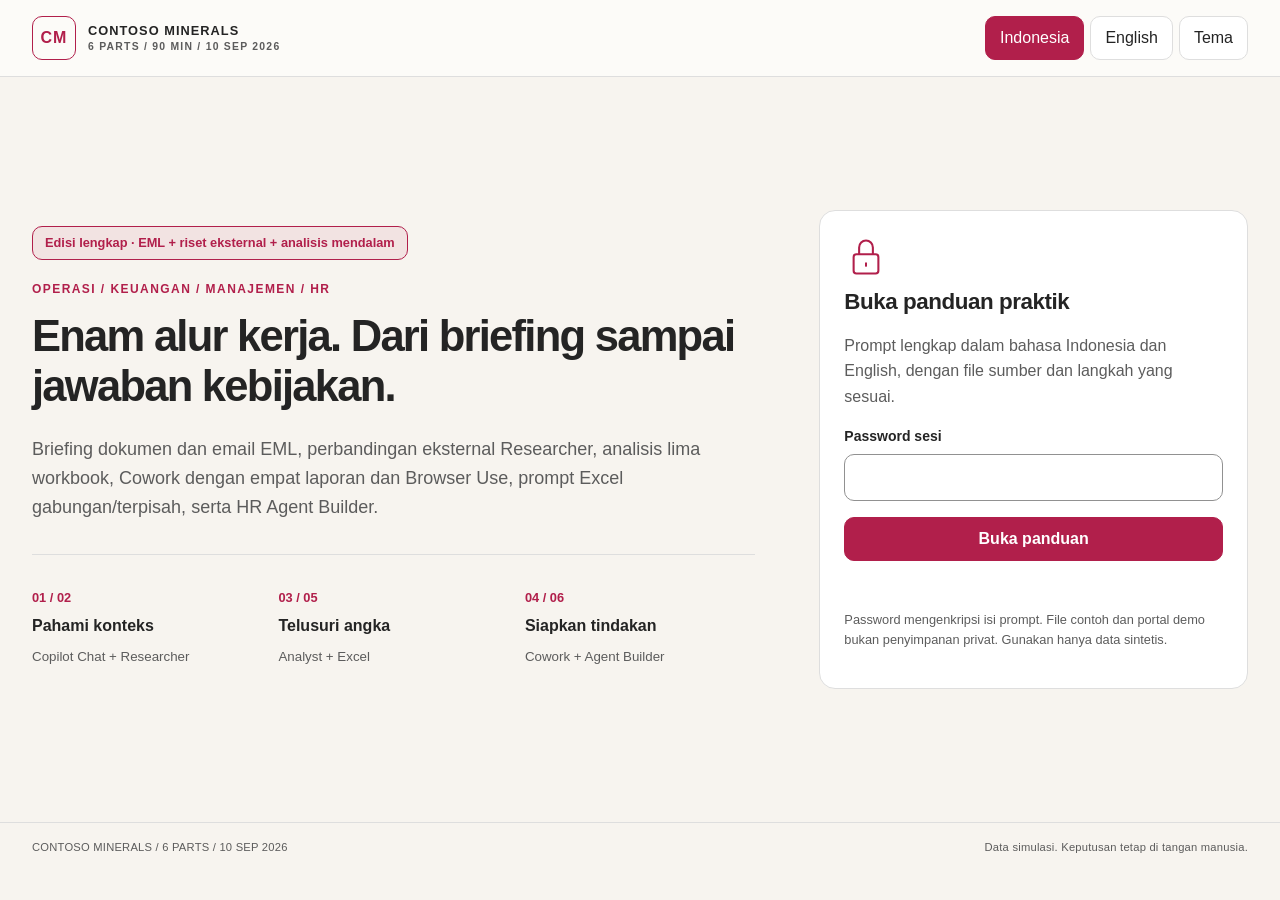
==== commit fccd0b01: "Add EML briefing, external research, deep Analyst data and Excel prompt routes Co-authored-by: Copil" ====
--- a/index.html
+++ b/index.html
@@ -3,7 +3,7 @@
 <head>
 <meta charset="UTF-8">
 <meta name="viewport" content="width=device-width,initial-scale=1">
-<meta name="description" content="Six-part bilingual Copilot demo: briefing, Researcher comparison, Analyst operations, Cowork reports and Browser Use, Excel Finance skills, and HR Agent Builder.">
+<meta name="description" content="Six-part bilingual demo with genuine fictional EML emails, cross-source daily briefing, external Researcher comparisons, five Analyst workbooks, combined and separate Excel prompts, skills slide, Cowork and HR Agent Builder.">
 <meta http-equiv="Content-Security-Policy" content="default-src 'self'; script-src 'self' 'unsafe-inline'; style-src 'self' 'unsafe-inline'; connect-src 'none'; img-src 'self' data:; object-src 'none'; base-uri 'none'; form-action 'none'">
 <title>Contoso Minerals | Six-part Copilot Demo</title>
 <script>
@@ -68,10 +68,10 @@
       --cp-highlight: rgba(253, 142, 161, 0.12);
     }
   </style>
-<link rel="stylesheet" href="guide.css?v=20260910-six-part">
+<link rel="stylesheet" href="guide.css?v=20260910-deep-sources">
 <link rel="icon" href="data:,">
-<script id="encrypted-content" type="application/json">{"schema":"cmg.prompt.v1","iterations":600000,"salt":"8Mk3yZK7XcU8s93cBGSUQw==","nonce":"x5c0OGLJzlcMEeG5","ciphertext":"iBUrnLZaTlQ87XoAQQdTEzb5/j+nVqDYrmSqVpFv1j4uDRGc3SZ95IMbaMo2cIQ6jyYqJY+9sRHHFVHp8mtXVqpLYZcmDSXc0RQEppVy53A9f3joDxHD1tytGTr60Ph+tjEHwmFZWD94A6juGDBnfPmRXj8mePqB2giz4+19G2K2o6Nlm1EQK11R2muNc4QLE/8qDOE7IYBOHfHtWKfBcA0DO9E+paYgusiDm8waUzJ9UXcx3A0a9KIE+6r5pV1Ky9jbV9mRjCEGEY9hZ8rzQlyERGylUbjKiuxzXveHGOr7SC3fiToiFV1HUk6MdzG6IEShpAQdqI5ZVp45x0lh/frCI+Y7uApzL+rqPDlemLAqp1wxbiyqsGXo1sL/OSwf5aVEYK5+Xa7or0VAtG8hJoxf7+UD+XsIpQBSq4Gn5TwVyw2H/jS086141Xu/w4DbHWjoZz/36B5xkDT9iuZf7t3PO3yNStqTtSV8M1Hq2HX5W/xcdfx85WSJe3+VE0E4FQ6a/4R1mx6y85GSdPMS5v1A6dRdvHYFNQtffMTIH66Jyg9tetxeIkUqRR3Iq8BSC4O6xHmj/5/036Hrkd6fAvF7cu7qAXkbqAcVZu5CMh7MXhppRhfwsQIig143tCVUC5MvvMPyXS+DK4EW2yJa0j5kMvOm6vGvGfaAgXwWGL0jnqiSULYmYflqGMv0xEdq4jfdJFZ55kGzXNS/BMB9nB9iFk0BRUiJuzVzCCoCJNaYZIBF9Awd0kaZLcosxbFB8eeQMdha9JVyua177XnoijjIT4lg0VM8f8k9kl8+jXatodmrJUiPnjDq4crOioVlwSzmWFWEBc1zWzD3BmPos/sgeFmrnTFYauSVrwtT2KuyS3Liy3lz/33AqOCLavca5V7iYT8ouV77m9UiLTZm9j8KVkOWhDjc9mF/mc7XwZHiBeP6AjofpN81w+v7RsgA67PONFWhFsszivgTTtuuQ2dOQ7lr9v7eQzgfqgnLGD6DA6kynuWVOh5yJ0f6af35s7e5hHaPxoFCvn2TsOTFTpvHgenWBBQzd37JpxpDnQVq7idsqcpi7X8N9jCT4xDFa+0Jn8E2nY3mrCmqUpK/ljCJJDooKbe6aF3Z1SQ4HsjJIdygK2B9CoRzfH1JdaaF7Y63LlVcA4MHWTh96VCkjd1AaiIZCTRyvFz9MFYCK+5SvMACTN9vUtUoFuR/DQMxCI3aqzU83/K4X0e8WV4eT2QoQ+TCklMHKG874GRMFQoMnbPy059GjYvV2ksiIa6BUOPtX34zDFHgyiH0Yh9Uu7K+xr+dtlsU93b9pwYKA2iQF/VlKMi7ZIZCyufr2YzpnbQn5GaTnK8An0pzikMZYgQtD7a4dYGzz/jMHQI4IWUnJBH14OA4xrz5jHb82557AnsQVzAuqMfUnTdy9NNdsW3V20P8W6nKDVbgYChoSf6c62bAbD/GVYZsAf4Tzpx9FckmzrSZpbSUEJxJPZoSH7GPItmoXhR4gQME8CrUBesN+ZEI7ads1V/9JI3cIsWZCWfx6ZSGWLYxTQ1zaBQADBJfpdajQqnkd8SmGkCthK6ZJDcrLB47S/Y/Zf//0UdOiJOFkgU1i9uinpfhSCFOOPB0dvsK/Pm1ltAMJ1nL4z8EBBWOaXRarTaxqdMaHR4Xnj3t/YXYsEzEzqdFFxuTFZafsOqNN8bi2qXtkw/[base64]/olkrgDMo/U8+tt6snjlq9/uCYzmEBIs7i9B4q7gLoJyNX6PD6KSumNQwMgTCRfCXjcSzEDqvdbEPDyG7yfcf8M3sGAvF5UNgGs3fCCsUK3rXZNO/7pUQd5Xkyeyr5CW1COnT6LLrHEXaRRK45TZJfG0rZRRU8RkrEBiCLx+d3esmfNqXjCnYHe+IJTUh61N4NXnIb4/UYkp+IXXCwcrmQ6/ZFTRK7Z7Qedt4z7IpIt/KVBbZKfx8x6aqlCHrp7g9nPEqd2bXjgmXCmwn555KT9+NLx6N15ZvIxjJfVVZrrvsYAea8RacvmV68LwIwuozvzDZYqxRETriNHQolEVgSk5tlCzYtoLJNgjaLGzN/+b3oLSGLv5Vc2/I5fm7e8blE1UbKxv97M4tS50lfhFDCttKIwj2drGRWN9Xvcfi1LvIBnjXr88cCT3VBvOUZ5/b/cTI41l3cN6HO7v0U27ykh+6ZYr48NrQlaXNu0iXL8soPB4NTABn6NZw9Tasz53Ijh6JTU29UpVdh4NHz9aakPeDLYPqXBMP9vcbREFw6qOwNIBWZD75tnAXJ3h+OYcd6KayEFg3Rx0aqGuNg2jkPXtNUdpurUw0kA/pEmyAIglP6IIRWUDWX0Cvvz83xlv+pZ8eh2fh04tFkyonBVkvVE/ew7QeMOuBolhkFcuZXRZLu0iD5PWRn1eLEBcZm76d+5lU55fL7TQF2qlM17xU+UjajsvtrTOYNqomSuKHPSBP0zh2l39S/WSW+3HwQ4GwPZ9mOPQPCAjU+ldf0Xxzxwj4v85hXvIID/WAENBN5/EczxmAcuZVMqgL86OWi4SrFAl0rXn6pCBKIkr7xl5WUjaBXR4SOVfUj/[base64]/4Ce8imomOK4i4o7knXsRyZnHT2bvufnRUS9ve9FzBCZgXmtH3FEQmxzcmHCiJy4EDjdMU3PK9T6S8qa1niCxwmrj1xm6uiMsAEdYUaGGxG2dMQiLzKYrBuvhh0WEyyvLQUJviMgogc0AWq1EYz4i0PvvZ2bkJCQrQ/8jm5qn/irA/uAVdCzUkzhKNJf72NgZ7zADw+vQx7wUOCyGmYxgamxn5GEDK6e57BmxsHVubxrg3GjAiR+CLvoB4B+NDJiLmtmgQ3c+KFS/7JKS25udAxtnf1jvZIf59vzEk1rDIxrS8SPm75aol1l/0AxWbc+nPn8ERwgUyT3MJLuwewsKZXWxOXjnMNNRkxI9h3eOXCDl29TMkX6zR1ojYo6YEnKb/Qlhe9jhJDraBFoIlLUsdO3cOztZiB9OpIDmz7TPYVSGFYV0bQ1LCx6tYblqn019iUiHGmLPaGT3VPBOgi7+jehoPAutQ4iWFBV3RHfQKfehVxaY0adOv+rdyXWRx78JqzQRRinPza1pnEQtdxVwoCviXdQMZDYznJWAWAOIoM2y0AtM/xydTgbdeAoV/02W45i8xvhhzlkQh3n/D9GORUQRu2k5zOc1xAurEP5DC2kLTogDubs+FATqpaXBi9nHb62j6qDDM7I6QycnBbLDFBNT6lh3ZjzJq9aOC/IJ0fYcHDs/RZVR+xL/P2KnFxSxQeRsGvL8sp6TkYkUgr3mrP114VS7SQSkiq59O35kkSpp52FoSppkgV18t98ayL4YMbV9YOxYJHRXhz5KRZnfl9Owonp2lJnb1KF5Jzrw8BXoX/QRHTVXdmJKM+EQZb6uh24/zydRTXHdoLBLmj7jhG9mPzjNFK9GBsrfiWHGR80uWJx6py+cp4efd3hStgTdmDSm0xT5x3dw2vqFTU5HlWzFRHUv7Ak+dIemtqlYgU1K4Wv5qCujuqo2EqUxNkbsQn9+rFHWv8Vvm601q6XtZ5b8+AD+HOnHEWff6UAdA/VV00mDGmzB0N992IOb9ByLn3rYMCP+EiC5CV/yR81Lhytr1pZqZbuso84r3Qsaaje2Hu59d2n0fQZ1Kep24ZEQW14mBTFO1ybRmTNuNkOxtHPFXe5xryu0KHKRuIOtTXWVCeN702SbpFCUqHZH1oHNn4wAIW5zi0vJ8MmIUzBfBnb2arjr/APBiIuQ4N7Px7F584gtPJntLh6jQgnH46C8f05Oepi5nceOvY07VZWcEcO68t85dpLokAUSu/W6D2K5TwSwrupBDPIYMVQ7gYxVuf7UU+hj/Bs38JKbX3WOrwWiYrJrSAXWtoFQLDUeCp8nVz+1EwtdxRz9MJm40U0yow8rrIwynTORaDFWh9UTRY4zMlzAdRPnA5Q8XDXpzzuTZNn1gUdS9DK9RxLXPDjlRy48AR27UMq/+wsd+kt1jMWkNZITftHj/pQN+DBfMDZeENWdrkfQh7UVLhERQvRERtPhqJUEY4wkCs6u2ijvQPufzehRB+hG9oqkW2v3Mcphr0QNeyD7367SLUvJ4VfWcdo0/JUSQ+df4Vjx4oWWwbRJ5cHeCkKZgvs0+5lclAuxl8jPOXnwBY/Uz+Da4EgsvFx36Cb8Io2duFp0ShePivNWIU5R/0vhMfvmHrFpQX0wyZuRnJ4J/gu3jRWXaNBQXAr/GkG13EUc4s2/LSCrQMkuOGHjbOt+SghZW8SntbOuahpj0e+vD0l8cNd163YtVGVUy5raiZYB6Jqp5y80gHbY+cRBhbZJqJt1frioCElQ9QNSmNA1n/OORkFN4gzwSV9SP8KuhQrsHz9RFXZRGogrtAbEEt8ic8kFjRh60CbBv2qWdOwMGeVY33TxzP/JJe9AAwz/R9jJ8hQ/W2cuhW7RV7IDHJBb1JKXV8Ta3E4q7gj5vXMKBbqaNi+71ppxRTrnsUeDq8iUIMp39K/ruLK47K3yyaYpbQGqeO0rtBQvcpQkGYHRrRll3Ots8S7m895hAzC46hqgP/8elnk8Us8H0SNRkEQTU8dv25wCtxTmo2mC6HSI190jFPyyg2e+4Bff9Vv71gjakGCjfzqZgmV3eP68LQmy9gjhetCMSYCpZmUwMWOoEwaYLJXLSaV3zZroitHKCZmx2bWHusqTZapT/5942hk9Gq8vqQrMryNfIBOMOtdABiEw/wJT/ASJkvqPDQWvXg/0M+e1kvustxmxHrQPhJ/JJQnJBpjAVLCwf8SPDrKsh9ISS5YOR+hOf/zgwkSXwOpWu0DiHUtXa4thTktgbcLCYo0xxmZW9j6gwI51cfA57l53M2jbDqj5fxkilIpHFh1qE6RV/IW6ATD545tDl9nuwrqf5M5lEbe9J1m4I9sIrgc8SN7FwOKOLrcU3sWutfDxxjFLWAI50D7a2nA/JFfwsFWlh51h81RDWgSBNZHxyCb9KgAWP6rwchzIxo8VR4AoJidQ1jBTRub74iS2o5iaQBx7b5/ualSILC33Tg2IMkWdKtterPy47PQ0mRI6oFPUnxVzwreiB6UqebeTK4QZJBK0eKopvAMht1p8e9rUDRTIAVZ16Dd6hDC9635ufyWbi7XOY6mHFR43gXQwiHRIsLLlW0T1guBsR8O+R840hPlTDw0duqiA1Dhh5IGA8XECoDh+Xr+h+iqsKLRw++NqKCMyHkI898BD/pV/8A0zXaIq8RXm48sFSycHMSjCVSknH97UXOXF4xJqPOpcxO3Xnt1iKZ4h5RHCP0bAVgMpivse8ydsbxBfU1eAp0n3f780j/AWP2R1+Ngc4tQPUa18XkhZsSfJsEeUh+MWQDXXddkeT1kuHivXSDrHkqrPVsYEf/tBMPCqy/Eb5zNSkxjXzbKjSs5RWhbPG8RSkxRElwkvDXJoC2FZnCHeum3MqBeBHHSRLNmGtX5nDZNoDmjh0jJtjHJKQuhRth+cBGFps4r8yCGBJUQIv3J0qNq1pz4KZ9UyAuwCYz+ZURAjbJ+7Ycu+ozfX3qpLmxhlMdmk314oA/iFXIugpUZ4QE3q5+YWyMcf0/n2oxjWJUYLTbGD8z4t6QkXiHAP03AsECHx7aXdUm98RHpqVw+UQQ+OLdDEXWdGTUg+o2BPwi4NHqIDoIDDj1FSZK5GAEB/rygmDgTBAXH2r9t2pri8zii97G8b14KLa5xA8NcnVQMEqwaSjAn3PI8l7eXTMmIXetpfTEuNUxH6+5e5/bOo04BF4kFqdKAeO56akzDYMtgvTSk0uvZ7aXXlw+a6IeczfOpUKpu08mFMSBvGKup26B9qBKLA+ERFbY63A3d4u/aZ7GwaZ9vja/mBwMHnhd0aTUOIijeH2a9qqQe8cmV82mkxqefBYY09DRUuyyHBhSnR9W1er65Shqf/JJtd5AgD0/618HXi3cUQBlwxZ7fodUyftflZw8FIlS48V9aDxYJHqs/XLTBAeeF7O8iRwjlhDZAj8kEBo9nEN4XvqjTw0nBFAAMe3UOp332UHaizeS+3MT3yioBsJOKdWYoaOZ6Dxqz1Jg4LC3f5fTO+Ug6LYSQW0bPESkbwaGogMs7yIeHsqtZiO6v6YfwdcqmB3n17GkQ2zkRXyyl/DIFDT4HtjdOibibqGyQf7xxgIW3By05cFFyDpCcVZx0ZLyI8o2+HAyeAvyNC+zAHQ8YCT1VhLqzKOgJ/i5Fsq6iW0/Ro0P9mek/lorALM05/[base64]/pd7wnAiOgaZOzCZhvPVe4HfYDChUMdFAhGwoXA1kPq/2lIUeElY/7mm3L/bm89FPR1suV2RMy/K1ViuTG3k1PyEJRExpGxCUZI3o/[base64]/KmCeLw/[base64]/0FjsL8Cb9KCoFw/[base64]/9r61W0TXjHanB5Nw41kaEv1lHJSrkKs+T7fbPlh0evOlP2qXjWKpL/q5JEfDLyrct1Vsh48FudxucsFjRO5PHNCl0xpnMkDnztwFxWg/R36R+mIlTA6rg6ImWGt6UuxZWHxMi4iOrmf9mviOoBF8Unao4/[base64]/NyP44vT5uVPgaV4WWGgDhC5o4mNZTG6t41aI5ZKSHQLymSBGRnT+5NbbUUgK5LuKgujNXzGftWdJ94rNJZkJtWhslERXw+HcWouOCBdrGEWHuEZl0QpaZKhid6nRG8fYPI0HI1Cn87qtBZzqDL8qMNCWaaOZTJ2vSxh/RxnFzFdBFosd2YDockj3hVR//oWNIzP3xn72MlwVnL8OvFfs1Cs5UJ8ho72UtrjZEi+Svu7Cc+8i1Jo9L0v41r/K8RiXH584PES2E7JR80zdoaxR7BpgdRz1/dMTyKjRUZbDQTPSQQMP9CcothR68z0G4mmQLMhz78Lgh3jfAUFraq2isaX3P8evn0dKB1TPbt4IvDOsZddqYgev72ETZ49xqTyXwV/[base64]/jnFaFgCnD2gRRfCsnujnm/N+Z1IA4ctJs3ssVqtpZcH1im++hKr3mgM6eiFU/ok7SuCmWL0+7Wt3/aUIbHCySwMWPr985ycDfl1w0OL0R35fd0F5p0cZIxZ944btPo3Rx9MXPm3c8OKSCv4vNRka4Ym21A/V12IAIUkyin/ChGGGxAWN9JOrI1Fr1dTnbLZpo1iESqVy7msdhH/L5Z+JWgHhjTbLmY9gH7QkcEUwHJ0n3Gte4MP/fdw24ONwYAva9xFduqVsONg2KZXlSgyYL1tmkEUL1i3wDC+u2RACKwxcJ0ggrReg5lIhyAnmbTYMohGxbYRLWrvezM3ZPbmhRoPvXx3yaSerxEOVITVd+rGdlKFVXb4UKP0EUrAQXRDvRBmsyrBZk3NBDCY9TKS2awVYWIbPv5P0XAkc5g/x0XesRtQqO3krg9xcwDFkl2T9PjvypU1xAQ8UdMAbG5YiGoqSLrJitGi67Et+0DSWzyqxL5j3bzl7VRhUQR3oQOKshYiVOCvgRK5uvUPTdFdwfGc81481foLOITkr7uOBIXImOpACfM1/SDrjoXmRZXPLwSOHX6d4yQil0tkq/fjwHy3lq3ykWdW4huu14yNjQ9/ev0feAasN8byhrIVDgM1oWQsIT+BwQE6VhCG1lTdkz+4pTboJ/kCvBt3QNcCT5uk5zKNkTkPEzTZ7O3Z8v1+5sGXNmiMpamDIvzVT7BARPHwj3WD0ZHZWOsswHKLyYeTbmtjFOkGN6T9UjmKQslrQV6doQxPdepv9Rg7Uxzy9BUCByjQO+dtCQ+trTSOIPL2mhVLHbCiCPD07lgPI+UebLTyihh3lwEUgr+poqTMIP/[base64]/jn0s9h2uZoj/wLQQrQBZIzD85FXr3aBlezI1G15AP5IBBX21DLHzIkZ6TD+/4oVsbsNFq83beJyWmLOlWqBWeRbMsl7Tt8/u5kn2/tdUZb5jkO9E71Mbc5y9vyEK+3GxinQa2R4zCLr47mVIuuQR3Ts0I4caG/SsOwCYuaYvwG6fdrzzaCLMV68U6DHiSw3Sm63w8Ma30PM4EGusy/s1qrQ+CvG/p09qQqc5X/U1igXLAjMHAyyzmi5I/[base64]/A2hScQ4KU629aDhFN/cJo4CSP4Pd8a0EwG7Xk3aqQw04VgDGTkVwWPejHiIY/DCGxzCa4FjbpdpFiOqXvIPGha4Rb8QR28J9YEbkyXP8gxaw/ps0T5QU20uHVa1NQR8qzKmtqysSVMyfJKzQfHSM+qqVYcq8hFhxuYRfhWNRXDSHCQwveO5zJ4JtnFGgQpRP88wc8PaOsutMz3QSlwLw+Tf30hG14AUYhfaeWEgs/egxC8Z3/owMCxu9ibdMzWNr43duO/hKJENgZYxpBR2W3OS0Qp5r+yViH+cclhFdqcM04lHTomq2AjJoPeH8WGcvTehczFDaStOq53f0OERXsqp9x2olkuf9oyi0XxVS79aLRd750JGfjO0qtYr8HLsRj/zoP2/WXWzlS1JFlrzXlMxzfnhHQRqWsMyn2rbYQcOLI2U/208c/1vBdDcbMxuINhgCB1QyZLBVi0FPuNzI+XxuIvhdyriCGELL7p14MsJYH2WRmywat67EfubAxORFfeeenX1UM9AUevKkjt3EkGxeIDGKkK1VGxsu41HNwY4fvlg98fvbQPnxsjpbUIs/d8cFriFiMziA/4eJYh79JS8JWOYAEAmR4cWj6EkT6WozNsWZ6xk6/mSktbEk89YsPvrnxVD4s88MCX9XuwEtiVd6ONDS2nsAGbUuWfHDeCIFedfrX0DIf+K6k4KLFffiiyhxlKqykitZJeixC/TzDetC3+xdabt2ArwjAi1ZPm8AnykDLyOWk5K/kcosIuxz6Tfi2COItAAE8sOm53SslwoekPxEyKDQ5GotKBvehHqMtFDYSXFb+0ZX/xjpGwC1ZfRifYgeBZW+pHzqvAgP63F2H3tZj/39lLqgTRazx9BwYxgVvhzHN4VOyC5DSIdtT+Bn9URCmj7dVtic5c2eUZ0kSzALf1aXK+fU6319qPgBjFzHapns9IHvPqhF8QDyM0QI0vNGNyt0rxaB4x2AEYCaPzbQdCqdi1RSuUhx5vWIqPQttBXxf0QwtDzt013T4h0i/Pm6aOhXdzx8Hr71aJ3uFy/fCewgJKom8q+vVs2qjmM8WgBs/9cCUteXpua9s4lft3gae8VvqSYCZv5bMkbLPvz8lG4s7Zq9znkldSDxvSqBn61+Qb2BGRmzmX9nF/fCdwORGkL9VQPoS/lpR2KpVJLcs/C1Jr9KtViXZ8jolnEJS/aAg+k6Uo+HTPBfFTnHk8/o/rw4EgLkdzXIftKWryaLauIvXd6OOzzsLXKuFEREp4yZRJh6JgRRIEv7jOqUP3OHkTcT+PCPTUGREevZppN1+UV8gjWKZ43Ai/zMmivQw8EgZkG2vtKmifvG12SkPyT22IPQl6k1d88FDqw9hDBXO+Su6pyuSsU1tqd913Q8B3GIBKPeRrZOL55ChfwHPhVv6zRLuhJ1OGNyNAaFds0Kt9Z+0JMlo8XpLFMUftQblXKqCH6lbyThwI5u0oiGK6vs93FVU7f2Zs3I1m4LlMpy3yKng9sOB9OFfM/5CtcbbwP7R+4pV+PIg/K1IHA2jPBDEzxjA8Sc/7J4yu6bdsB1HW79ssCrx+OsNUZCmJevPcHSvmm9vmHJbUzw4n11daPF2+w5Bm6PZ7ZYxoQqQuoF9kt9n8YfjTL3MfT//L6vojPTiAbNazep7qOdO70beI/IrE0boTOhbrNuFHEMueu0DTD96QHZPKuLRPhX3Q0HkDBLDL6pQfnIQbkjvwZbO/OgGVcH4/K8uEK7Pihe9453rhfL7bdzrFMB1/iQVCJIGcZkbmD3AsqELJp+HJbSNuFq37tQe2Uus4Sic8Uk2x33PCqXx3QVzVFRh2jsF84/V6k7JuW12TpDyvBpAhzbdDFVpw4pCRtwJLcWQKz87S7w4Gf9m55NOuSjceBXwD+SSjwp1vIJsxjg4v/65j6pb67XBmqsoWaDFFLhH7MdMNcwb2hXoO2XKI4bZ8/+muZimP00QtKttVZ0mbgCByw7SHKQ4OLSfGcqxqPLSslL/PVfzQb0S8dDqq7R3cN8YIpSu1nFCj+4n9IEy50KX6LMhXt8VIn6sWNJlKddSzEWAghuaUm9VYO9Alk8B/04sT2CyzxyyXOrlK9C5319LaqXrn2h7TwhGEWilRTBIDZZE5O5Z8LHryNTOenaUuayogT8CHfSMU2vrG2kGHnN9THc9W4OGK8EqSKUKn/meVKX48pt6QDDtRRnT6IwgCt16q0Kk4NCOjZuZUlOpq+/iuHoSEuzKyv/eYFy+yFIbJqfAt3jCIBx5DdUFxoKM+vzeREu6Qc5yed2plNBjJyPySJMNgzgTIIqjoyB3bcBAy8ZfGaFrCQTBv73GKXDyKX7bIpN4dUPUN+yNBx3P2/9sVlc6Z2+aWQ225q93+EaC+YA1NLEMQnM7273TwJUOAnOIKeF6x6Sh+Nh2r8yDegMpRb7/XiHYzhL39H6iJGviXBzWBDcF4n0kWtrG/zDfyHigjRfbofl//6YFSdEYPo3E9viuhJHm2NZlR25JBd4IJv00qbch/Bb+xh1H3MhW6Xl1mKi4LdmETMSOMa3fltlpB7nnfLoI2F3Pd0Ns6VTP4QQYqbJAfBYWrJsZBs7OTXqsikf9YSIHScrNPHhUtRde+qQ2TxaV6ZQg+67uREeV9ShfxhLBz2tJvbKbGUVckA4dELcHds/441nOZnSqPVwFR4jzurUSJkEd3d5N2H8Wb7AcRqNAFBEFEKqAiU4IozIRoPlDFbEE4xf8zYlgHdtZby+e2YSq3L5O/JNLScuNSM9zs9DpvE/yx9gRHagw7BDBccvfTd1eAtH4xryKOekhwK0H/VrLtJQ1wZWRZUm/aV+FQpg9Xk3f0oxRMJeZUrvG7vinN+WykuQDxv898n6ly6r/ZyOUsAxzuY1vbr++wMzt9Z2zd+e2Ocefu8uRlaK1rWDAWEeBojF6wwwf4bdI/GO8aTEHB9EuejIpCi+uRCI+9BK5Ylenmn12z6HoNHJd0von4wOOPRZHiW2bkWHxNEMEKTWJSNSVEMMVmdPlrzJdAEfYL2QjDLT2MDaQIExolbgb4KGqoU0wGUmm1B8htB4cl0xhLF+NTerDO9xIhMPdlMoY/HaiYotCdGy8z7QDSmMLjwrDKMbQBZGBTxzgFtBBUdSQJh+n5CUYL0KkZrRBhb16tluP0hVCKpO8iDEF6J/9T2qrCMa+SuJY7HbJtgmYP3I3La4szA4IT7MgBERufGZ2fgHlI3/r2qwU4Uq67iK4v/OBLR11jkTsycwlUWVHg0HwNYQ96sqI3rAMqIRR7gSgYdUoFus/CC7X3AldjmGIJ2/6zTlRdia4feoE9MV5oaio7YoTOtXyglwzyJ6NNNXONeBmWbjTd5C8wK75umt9JfLdXVzTGM7ZlP1QLOyJsIacds9Y8LDQkxclKfhub6oPsaDEtYrHtdYgINSRm5Qyhuc3gGqbSlaRlBmZBRjMwdNV1oIy0MXAlCT2UXk8NxCX3+Oon/4gOnJSIHP3maqOIdLHa+9vb8JuMXMhDPAyix3jpyN/PNlfQnitqC+NJ2QTfhrVbx60t+2dxJe86BFGSsdqpGrw0pkHbDFXBucbHJYQYBorbB+su4KLBNZ7Xtz64d51yhbbNBlnYULgvLyrdE/ZOjzDuRI6xcFuGdhnUBnT8Ye0GrTy6X8Khb6swz01CX4aGYqTF4QRUlFqfanoramTVNyKGSl7bYb131VEB+H278Qf37MmMdHE0pq5uUlAyFQDpvoYFfQyQ60lcWVn05/Ln+qMFcTsEnEnbhY5fFBDnrRGa1sT0NL2/kp4JslTtLaXO3y/BsHpOfrnzQDZxFa9eTZcabc5oBHtozdJSM7qMm8YAFV+5YuoOE1kbFe5LhSLS34pzoAK8enw3MuwpqlxvxkllVcyE5y6NG3CD3fpl52upBwpt18s0iMk9dZ3ZfIzYYGeoya1C7ce8v3CKiBB0yVCdZry7SMJRcesY7QLdOO3KTtRN6/G0dm9eOlrqIZVZ+OUCx7xTh+YfRrpJK60E7FKg9GsbPga3EmonSc3XF6dBBHok39kc5gzWbsUoX5ofW/ZTIufatWaHcajqFrpEwOP/LjR01NO+CMSPvxpQZuknWvp1k+dz/OgCSX0l5mhdKoOpddwjF3ZH1fDA0F0Z/Dg1UYxTIBOQjJ5rNXnbDOA7u6yVFdyPfyA/oUAaM++Y6glcXxAxT1BodKMKm9FNAMpyCKNMqimwvDfcGNo+3AFXRUQs1qV6DyEjhb1C96DpU225iPDmYlRp8NAW92j9ezuwluh2PyeZtHhPHYZcJIXhwBN4R4n7uiBlpFRmGl+gFkli1q5hQYrdupk4K0z/BtoqET11WDzwVVhohboE01Qk4s8rWYBOhuwbUKirYQSDR0iJlEb7GBVRv3gKT7mJ3lXM+fDD1gPFf9J/[base64]/2TggKA+9+FRvBRLFZrLsH1b7sOmPBHLZcwrOU0372aBUoVY4ZjOE1RpbfBf1s5AcneZVqBfXXQ6Pq5mw+TJd7TrwpT/NnV7n0qc5JeW6yA4GHFAbRG1/bqtJJ74MGidJMSAdi/GU68i5gJXZozDZuFFTc+cgmFUXJJcMxSymksAFiKk3e+2KORhZEPJZV1VwY0Q1PQCuomfZdFRzDFurs93tuPIu3sBn81RobiquQBKTQfDj4JtZ2q+w9PYcHsNgsgbKl7CQsZXUSmqnxwjiDU4X7O8F5QisKob0DK/CJdaVHFA3A51uRulKjK5xCM0a+Pvr+OqamiaVdSPuaGFnGR9+QQQJeOTnRmxuYsCYd9YsvVT3A1cn4MWn2rIwnmi+0s3tT1BSXgnbZshYi+Q9WMQg97MJvwRiEVpyH3b38LDTROaFhzSrJ9/dXdQPhsXOEjE17z5IRMh19MRa+9Kse6tqx+zNGBUtu0fNswCxxtMJQRkXdYaaTXKpXoONlB4bULxeVXtm3jrcpqr84PQ81XRGm3aDfQMh1q/TM1F3WCoiGahZTo9G8AdtE92Z/5ba+xx6kBkuxJR3GxguMz6/mZ256tgOSfZZ9tuVqyKbdzZFvkBD+c3PPx/LGFoJ8ed2+NlfTTw3bAu7a1U2T3DC1Xi55J1mtUdDNN3jGKmtbBuxtTdXah8hIOoVvpG512IM8tM0FAwtHRpOaKkr8SbPbTIY9+yLixRQVTN6JTHyZTAySW/GF7An8rdZm1GYfTW/260/MwW+ugALSnbi/AimHNOtIEv5VQG+N2yGrasYnHyC+Ik411fUCTNXeuG86Teiaakgaf/QBzjIDm4mbBhrPE/HxZZjswjrcTo5d0IKANHVSxRWvN+H+jGGK49QLryZhjUW8G2gonO6HIe18ONkw6MBGs/9PnHvI6ltSOAWsqiXdtnHJSapPfsNLTA4bz0PG1Bg+Q8oQa73HPdDzbaO4S2V7GR7+8D9ZYpKx7hpUUi+YV7Y762xGR4agK+oaUsbE0yel0FKTIdhac77O7Mzt3ijx+2KxW+UssBiyyjxi6IxSjrk9N9BOs/Dr38hCtTWPGtz0YmwjQCcGqkegvqlArMFmCExQ7zCSxQOtzFpdERtlxZYyQ/HC6zWXE1o+4F6y7mdO1hxls0Zw1ljzkZ9/sEHH2BkmS4N37Au9wnBWecxzctBULKDkN5TvJdm/TeIfxiOo3d6fPa5ojp0WUvHpNIneHbz8NgY3JlaeCGicXDyLf03zzCeaIj4fBqfNW67iFoBXZgbsbgWrUuhtvRgpgT1hNJO9h+sqK9n8jfEK/c9BVKR5oF1r6sEr2wxwtgj/DNMkvhmx9j6M94Gplcc4GIE5hlwi3EQn0CbaOkEQ+WFzYhoT6LMn987Yd6Ibr00X7T8fCyaZXXSJPQ5+Oql+CvvkbRIFjrOQZ+VpCPABpzrVPrlF/1xuUoGoAQ2fD/wfGnvtpZAdRCmCYsU7SRBjhFwurLfRlzib5UpXi8k2uZ89+rUqAB3F5/mcQUWObHFnBfNfVZSFNQacSjficevOK1ODNvYhsfbwP6CywfoC/pnt1LBKCKvTgOuuGV1atoLOOUvOIX6yhTlwaTCJnB+9z8Jjm+hkTWX1RnAA8U4FzQrLGbdpZ5qoPm2F76WllpNeufKQFJG2tXT5wiHWPpuKe23vYA0KHbX0eZWNeC8Oi/0Td6VDMabEHQw418CkQ1DVQXjXJdR+kxATMQEf/LlJ/h5IvStAcwx5ALj996+Yz7UBMt48snAwmArV44gnmd0aQ0niJoXnwhxbIDjTy7Mt3iTf+VECCcK5G8oHgPF4lIwUdaUO2z8kJ9+z2REf4BLoJ8fr6AZsCNhTWTlVofYto+YqVIn1lQAgPBLHi/WIV627MHWFiTYA0pQd+PiDnvsJQvPjLtRKQf6PP8DabAlJ/TglcPi3E13HqOiyFTdrZpH1XfPvQ9vcp7v5S9H2zpB4PBcvodRtAMDAfpyLcCpCTUNXNDGwjYbGWXYflxssc7/Lh88NlirhTVt8tt+JWRDtTptTRqxWYpjSIBx+WAUdopZAWvA9zbjkqiLmGs24xO6dSqvii0ijxhf5CwZKub3VlhWe5hgAzQL4+hfSeP5I45IQiac9JqKv6k2RJVlfnMP8GjmDZcN8Gw+vmux/Gk1Pdtf1CTUXs7RyYfqQqrp/wP9xCxob3jL9M6Sbn4j+3QXLAm8xZZj9CqyfrOnSGspYuLcXAX9zY4/BPeensSA6sXYT5o7DNM+yINJQWFIQ/ukWXxwIFQCI35aKxdYlvrmVDe86xNZ3lKYfh0ZehFrgZn0hfRsSICMfb37KvZWdMKe6rfP7FwLc55KP6bqjagT7c17BslVNpZCBLnImBU5OBd4BPbx3lJOnsghe2ywtBx+Chgl8IuYQXu5TwKb5YSV+q0guESk/VvijukjdR+32zwelMv8Nsz3YuqbmODuXM7SxqdjEqrH4FfanEbNHuN9KYkBPOy7OvakDoGUP7GQ0E4FFfxxOMYaBrevGRRcDHuB1ZNMxQHWH3fRfu96u4wQpiSGucNvNkPtoqU7aMIcom5G02TwFvhCfy44wk/nQTjtp5pwjy8gYdWfRAfouQE/ynqxEFsAfSgM5yUa0Lxev6uGTlM7Ge8Z8RYfoJYMm7crvh1ufwTeb05SfnydSef07VtsfW13jXmJY1YNOCmNjBNJwOQuTbe3x8qLUXhBqTjEwANRRtpgs04Wr2+RlQ6AoZNXAqjjrEtW+u/qahiqtbbep7H0jiMSE3L9KvRSxLoUcRhukMipo2D9jhRbJal2txEWUeN52YVV3nSLeORWc+CczdkdLdNuTZ0RFG1ViV9pGMFvCUcl9VEA1ql8abV66/D1JlmTszd7iJ90TEBHB4m+bnH+/BedG+LjJ+1Bgr9PksDJ5VNz/hasnZ8wyjRwTtWuu57CU6MliDBMyChvOsyaRFTcwX0eay98PUevM0kmkFd15glGSfGGCSudaX/SJDlPay9LMG/wzMQG2Namx8DqE1nwR7+4i8sRzCVFniLn6JYvkrm1ksEbNPNkxH6deIq7oEv2Ncw/TZChztfu4b3wjE+U/+32omb5ti++114U0Ina+PylF/KvJ47AvIqfnwvLyUWuEUEWpj9vbZ4rBN6mXdtImCqNgY6q7EtvUreT3KlvztugrOVQSSVzMQ2LtBIcsGSDFo/6O6R84L2lyEmOjyymQ48aJDgXX/XDwnrZ1B7t5kXLrMMbWJCQTySvI+Sroac8qFCCoFeKJi8qp7TfvnzpSrogqKoC/[base64]/[base64]/cDXmAp0L+3H40WWcXzQIcG2zHcLcdgwUFmsmlsuKvPfvSakeJbDxwSYqOaHqb9y1cHWebS9bowW45zQUkzRf+T6rPa4nicQEQiGqBOW9KUv6ULGgVGNmzkI/Zja85cuk6FxqqdHmxSfQ2RHwYAS6HRSeJfcUoRVBDXnfuoiVf1E3NQ4gH+XgCCJmnV2dmZHzCoL0rPi/rnQAJhGd4LpCve6haZuyYzDBZICcVzBSje0+vyleZs94q403czBfLglkH6XMbeWZfWx1Ohq/9V3YIzKy5eulL40dN/Kix2uPLQKv0gdKKd7cMUhG6HJo6drScXO4Uewm87aJIMNytto2yJMGNIpzbScMAC0X9/[base64]/obrK/hRNS4+43fa084XZbKsb1tkQQaxCvj3tu8JsTQD8V8FPNab6OVtXlQHZ/xM4q0pmH9P72DfA8s1hELRUAX701qb0ABEgYrf472mpRrIACxJx95v2HDhslj516VK8pbSWQifgm0SDGA5tzgWwceXkGfXYBHDDRfYYD4cwmyFR6vnmdlxD5QKw1IuYbgWXnCv3GXGjeN8LcySlSY4HQQfi6av2fvbNyHXN6qRsrgwH6kuhH7dAS1aMy4rEx/OzcG5xW8A9JCDhVdakFEmjmKhtJpOAtVeVh4RQMBFF1lE/VnKiVqPm1YFZsMIWyCe9a2i418AY1CMAqct8Ze9DsBd0JVDvgUjAuEEg7TWhRJrE0tHOzVGKT/7vSIFchxKbtgChFUjXpfd9+F/yKc9msWjgsbSQ1QbWL8ScHO+V1Ssy9Gc9EKXeiGI+bTb7bEVttuXPtv0DzSEMSExteSs9gokcVz5PYITUhCXQTDwJOcB/54ZjIPLxbSy30qiNo0E/kBN+qZeHqW/SoPmpzW8WXT4XsOoy1Pm3dXAYL0HsWPbrF83WeVdF1k+MjftjRnZ+2v4Bht6wq3CDGM/xHomDe9q7Qxiq0PLB6GRan/7VOL3tUSWNFhls+kxneYjFlZwQ+yciUScXBtvKo8OPgoQYSpk0yM4JOKvorhS3mKKzM8DMBVJuO85dcwHGSpUCGM9pBgC5jXfqf/gbFs0GZauydQinTJ/v0huWlZNz6i8XmypyuevCmQsLFJAJURNXvWh5Fm4rbcyQ1IExDa0CziBW7qfx/nyXmu8HnLmQ30luxHJK54vDMPiPakHcvFMWhAQZTtYhcx163ey35HKd7rv+oSKgDDi1GnCM8lBpufU5fddDY5zvL5ldOIq+9BkfvMfGdHtNS03N4mJoLCknDC0ZDBbgFVrnlpEQZ3XzeZgA8ePM+kmFgapeLxjuf/YwsZe96+vgdbK49Xfnhq9jqP1kwEVouOdwTEf0MAvKj9Y+JXR6WDJUwfjuHnaDplKxNX158/zZXoT8+6QYMVasRk75KzIUTJnjqft1W488Rg+PEL9W2DsCEKAes1DkhixhCESjKRqrnC9uw1qqxwyL3mheLKXpL8RsXND+NdMjvq/dkZ439k5+t4dlcS5Vwvi/MzPoamae6zE4tUymY/AvGLy8C1vBUbTdjQ8gOcfOqoQs3Io2cH+rQXLGqdrLsmDu8nQnOtU+g8d8T+l+B+ceO9qXmESjkOcZktBE9gz1Oz3lzptgCsrx2FvUW+7KWEcWxFJWVYEEjb9tSkDK0eW95HHVX1yVzdzhMeKGPu2powOjadqeOpwyE51AAtn0XJ/C6c5iJkHfK7qPf7y66blXtjuJHnrYE/g1gM88KGYgZjnr3WYRFtn9Yf9RiH/g+tpWocQAgL822xDN88cWd5FUrqfxLwhdcme7Ok4J93HNQWFPjy0tzksqR3/g9GQ0LhdTTKdQMiqs1Z1kYsA4gNQbmTFXATiDltrMlc9L9HdchjkuJ+A3DxOOH22Q1EYXL69oW879jf1xNh8wY2dNu7IUn6/Y0ZbDERHgHZEmpmmgWiJeFntJoyN2MvJOYuJPJehCV6soA5klbRNPQ31gpw4Rf5bmLB0Zh+cnjN0KLZrxzfUpQWqiLjY4f7Y6VrktMi0xAa/RW9DeqenJBJ5HAYYnjbg9W/T5A3tBeuqXjZ9c2nll4yXU3e1ck7N9ieWOC6V+gK5L1ygGLtKvGneyOGmNJCElsyM01b78Byc5QrVdI4YnWyK+19vg2QJUd9SgDk3k1Ts6xi5P1DzpTOQ5Ob48h1DKMkP9/yYgbKaC0qRtwMI3Vv8AwXPYmVyKLawBLWY3g/33UA0nwtqlWEGCRGZFT6/kHh5qX9vzVEXazsS32a7C2PsoOsf5txPdmsakuyF0PVoeHu+oGNLCkyyfwNh/TM+m5RE/7R43SlUNoumHBuV8R2EehhZtW/xq+vToe5+/8VrPs2cGPrBn77CbGI/n55CQn9Utv+zW9cAZKOX2YXBaDWymBvUQKezylxQ3Lu4ROvkjlHOMPcT3dk79wrtWhf+6RW2pY3Ipozb93r6xAdCFkzrQEEyEms6c0ICkikCsWvc6wLksTtKRckM4YUEtAv7bTmLHXPtOy+i43TvD/D+l52fhN+IXClqjJkxuS786rLxrsZnT6M1BMgw4akbEuWwyG0ff/pD/VvqzRzeuCvKeaVPcnYZfUhOAe4NfIYed3F0kvSWx9EYHb4h6WzMuK3SYF99HRajqq6UWxi3Bk+wQrpxoq8U8Klik30ff0Fl4zMPoPXge/ZinlBokv7kbmQxJbQfZlD4hsstfG89F9idtZ9Qe/3vJb8+oAKlyLnljPJBIfbvRr/HBkFbbn4aPXAqqlptlm9BURnlwtZzGtLYht48lDEiTJwcxPOZgFw7paB/HYMay3s1fM895i8nxd/GV3HS7fA5NQtnaK4MSJJeRY/[base64]/IHs6df3hjHm2n9aLk6+fwFnTSxUGJVxhcwoof4bzMP82MeaxoDETffLWTYyAGSUGGQ38FBFyUaoEj2qgdHoY9rBVOplHFW7WCVMe/CHWHNdvQWWlddzizGMGkg5cWhoP/rRjPcCQR47UVHog5YzPehsDVWub+VZQQRKLTb2i4KUL5hOYAPAYUfKgAN0sJHvXn+gjfMsRcUtXB/PnGEahCW5votDMj6uDg97nSWCT5LOeCoaVlkmPmxaGnNxP+djyEiAyl8O29NyVGvaVBZWFG9y24073/KpMNncMTgsJ0tG36v1PVgF5ZNEOgLedhPY+8OZvJKThdJMPFzZnddgjqQiYSU4X/bWvP6CG/KANUAbgmgUktnqrtytRCNPM0qNwoPnqe+GoqVOAXSY60/TW5EjEeq0is/7d05k017FdkGVeQYBVDT7sKmi8FZpYWcrPxlSgbAxkbhITI01KMcorVC6N38ezwHo8MkC9cIxtSwk1wwC8Ha3pbofu79gl1BLrEcVq1878Npt1ETPw+KgMk2KNSV/6vX0/S98Wo8340uaElGVyApZV5Wr0pfMi1uQIPJX+Wc6hGIB1JYbyjjIgimE9lkeIb+8L9VzH7BxKkm8Weg/khIpOiVRXgq/ytW9eyUwStluzKvvGCJ4lcwAv9cQFiF3PVdUybqxvG4NGRY5x1SKqInwKbGgR8FdSUTSp5xvn7Ka+ZxXuXmF6N6D6ru2qX1cuB7jeUSon14s6LOD6qjzJDC/cn/2BiJoQq9ExnPJgKPHnkv8rT2cNXd9YL7YMWj7zCORk1IRhztrxFuYOztN6HjLf7E1yf+/dnhzN5BzCONKFggWKc8RIyEqSUqLgl4gV1WBEnUHXNIy/cebEMyyohusfE7owShdnnXLW62AKz0qk9jjQGz3ReBSfTeNYUfLUxWN6hhwGXSuYKSY86yV6o4wTdmf1lT4x4629IAagREpogCGwdBr7ftlND3KYz/ID+6TeLWAGNNsaZNRHsV2gwoTRtCtHoy0ReJTMAYej66pYHwyi+FfUMcWg0XhsUlxuNnMbOnEAZMfXt+i5f50PPXWhaLNRyDPIMvNaGLqlR8KBU981NXLoWh93iGDBUpYO0+kX83K4ONuwh4fn887B7jgxui3oQPSUDKnixA/iaw73VEvac0XYTSDdfz0ANU4cX9D6MchB95fcfH5lLP0/u9ACnfBcg8hR2M1R8gubFMAEj+26DsGwW6cG96xqpRYL/8lzlrOCJu7RNaSF4cARZ9l7nuW1DQkCj3boPZgZfgIVt7ATqcpEg2MZCIwYGRlmEBLgNA5T4GC6A8Ap6XmkZuPuyQXR8UzZHzsCcu/4CQ0uQT0lGoTsexRqOZP2gFs26fuYtwtFYfluFFwDkP4Abk8Ucxud+VQTv/U3D5WSBp3bgkAN8haFvjfkVvgOQzTuEvjPNpYIJYP9NCP7U1ISjNjJwJF3aiht380/g1geAKhFYKtaNadkvLDAjOIclMXD7vnFkZNUulyVmJBIvBaRSRXRZrjI6ep8hAq9/p34+wy43UOM62QBa9N49SBbHoKudQby7vmea3x9hm+HsUObwSeYEC876G2/0BsPcVhHNy8WCJqAVek6KYPILPO2homNzOyDYaoL5G9w4g++Iw9RVEUDzuJoC8y9t+W4pk7O+gM+Ahu9XnLQCQl7ihXGg5X1+DHFK/izQayy/G7iqSeIOs47xWjroTIrvhqbURe1BbRIShqE4nNTaGvONitMKXs4kU7TuPhrHqt2JAZUnXDUegzHd4/y9FXxpCXadKZvVEiYFA/dS/b0pHzuLQsaD9jnsRXcdM0HMkMA1oB2TpZWvc0lGXYCgE8PXPUl4qw/3sbEbAxbkLzRvoRxKO38eb/wE9wM4mjXT6vRIkgenFxTwmQEdAPhS71fNmvk7yvUy5QS8WTagWYzmzaf1Hl1rRwcbEABI4H2y6tUcDKqmfeydlRyoUo26nmnsQlP6GcwXd87iXVLatGRZugYsEQ132EJTgHEiraEl+4eSniZ/a8M1AaYmsD2NYTTH+fcIh7rQJamlsa3wI6J5IwWK4135Oigul4a92CtkX+YhQxwG+g2TgoDX2NIKgxqhne3TRV+ygFxbuGcCIuhwiG+hW8vyDMs/a7tDz9pCzn3+IHddf/2hhnieBM0HXm369Nty+9Fa34azFSTrfc2pC/W1Bv3TmHKliuoeVrJbCjO4u3AdsSHbOzYrsU3kvn/k1iotUxZhfMxmloeohGsql1wmMew2K9/+DSt844ywUxgcUR3zHKvH1PzUyHy9ciL3NB+7GYYarSMJTWazKZf2XsTrpmp0KjnDmT2jtKJB5pMaNiVVOI7zCHNvzZ4p43pYW7gVBtLNxUl35ivLRH0AyF3E0jRNltP/YmsvI4sY5RXYEMoONG+UWP4c7vuBwvA17GocCG1Gz/+sThhuSspA5hCospn8BwnSWTJXNqkvocD0z0/g3wEotTyfs1H5yFRmfg00RvnGgJTiGBwZqS6v86aTgfDvPCENiSqX4dPn+JGVI/geQqDC0aMyaraVUHln/mlNPdRAzOeR/MfFRk7g9QXOOLOg0pSkQvjoWmx0pLItOuDdlceFcYqgp71fBf2VKP2LSsIMpuyjKwZW9jRWve0WEeH07C4a99A9OgUyWPr+j7furudkGWZsiTwGYVHIIt5+gFstaVNt/12nfAh/TTXo2Iei/H3j55fisweMNlpFDJ4fY0rjmXs7L1nQ1lIzLpdyfFglrAC4pfBDAQeEunxcrSmoEsZhw/uooB3dO2smPjhgvY3TWkoyuOTutlkH+3D9yDAst9PMKUJqt6Xb2KeOEGwBRO8yV2EW8txd9VPCmkweBWoij+hvlcesZ5tnn9cCfIRDLGFkVgzXO2S15eenjIJBXuY0toIde8K+nzoS2spUxxG+/Actt/Sr64ApqC0Z50Crw6Osr69eRTJeHlubGEaAhnZS7Bd3JpVhFjHoCBqGDg5+II/ObAUb48xf18omMlM3z+nALyuHuxXU4zmt146tRBaMEEfsWsLzat8Q8qmR8JkuG7ef2GbsenfTs3z/VDbWKocKzicEPz5KKRBL0JQL/jMXIW88cQQKX33h0Y2yo1oLD9G0FIH9CE8MSKG85VBzriLUXroHV7SWRXnGparKtSIphLS5pjLpHQtarN0/U4+7001tYq3dW1+uKETH6biULsOcHB/KKl6mbrqpSLT1FuxiXW00vbJb2YkCoIiMHes67uE/7gyvj6EPZDoIsX9dAJ35sNHHN55Tzw9B6WPWbJbxrNsW8qZbSuFc8eKheXU62SArBnwllGqu64KnRqHuElL55YZqH831rZXB959XPxGhQCwAnujib/Noy1jtTzoSavWGwZKKo8y/w+TeSX4ySmXFMf7kcfceO/[base64]/83DLuB94+iDYj8ARVwPapPws+cAWO+oa4AvUMriUzcF2Lou2fXCe7uCScqQnpkgXFd5d88FlfdL5OGC7BFpHCBOW6im3YZWUvaUuhvaosZASt0F7TwGAEunF49qjFolfDLhpIk+ZMZsBWYvxIAPBt7489lKj1/gtXc3KdOkzPGq19CG0h5s4hVGjF3eTkoRRoE/hzlneM86cR4LbVIZUsSbU6cIR1H9a7yLyLfekoykOC7AKowRgWrGmEC6IWg0IQTd4sfXCRjEr9xcZKj23Wdy0C2foJlXG8V7iAqtPBJg9OOUsRlZpR/jLe4dHwbGjYN/Mh7FFj1PnIBkFtz9dIiJ6seISDUA9WoTfy/g5efasSQ4Bg0NdgiyebpF5MlLiUYxv+ZbBZff/tIOW+pIjPGOV3yp3likog/EHWszkp8CsrJgz1qGrkQfTe2BLHXtniRN1lGJir856MB8+NG0drbzwGrrhX9L/UHU1HaTbRL64yJww6Kx0DYIpqcLsP6h/dyonivAF0pRKUD1TjUnkiRcia3DFgD1L2DUR9NEmM5F5BR16jN0gj0tO2pNdYyTn7aEs+fNuj3HQjtbgKzKMVOoCzcMMQ3S1FksxQ7ov2zC2mfbl/yYPCZLzxy1Jf9B9PYrSTDvl/duNT+zJ4ZUBF8VhmB47C0Fx/vfQQGXHqCC9WfmGUFrhChbhBAegVvjV3VA6MbBprMo0CZZn7DUxIh2eSiE/47ZqQueJ8Z7EX0oLS3TwR+jVirhk2crN82afhUChenKk6WHs8W1yQsGDhQJDDhE0c7g8Fz6D5ZDZTqKhJ3LhSSpf3QfEcou6FGRlKXX8y0veHvxbz1wf3lVthgV/ay8//[base64]/OO18mQy2erK//CAhAxup4rdxFFprkxe7kX6nON5a4V17TOdFNedgibrBNiHhxVxgqTKbnNVw2BQhxBFlzRm0g8TpOCsq5SjIzuMSemJq7gQxUzrBWnx05NVp4v967qqIeFenXQDm/fuP2WfACncnfWHf70lQOTKcsPolhXGfeUJ/9EWsAa/Z+jGiTG8AVGBOfL2kOxUo8uLPyl7jyZzzWJX3iWTipYz+KODViepirTrCYto/aroQGF0OiR0Py0sWKjyvFvFgYa5W2lqHE7ijetaSmRzziQw4iLYilD8uBc1eg/[base64]/QUyw1ukbHW0d2lH5joefFXbSNL54KJzs9LR5e5k6b8vxL5eiwy1C78VFljx5rqVnXGEQfyt2Lx/g2Y1G+H0i/lO1/XlXgmPbsqvVrakbVkp8R6Us7U+dlsr4+Cc1XW66KzS6wYSriQvDcZn4wYQOsq3tYz+sj6wVsSD0QIKZn93ShT/1KQqkNYWth7DvEzLEs+IefIIXn0DCDn7JITNsPwfUyg+6+a1KHN51B0w4eafWN9qs1zScu7QfGEWC4OJAMqCytGrIdjzKYnYa4Xud46m9BtIWWaCTGi4FS8GMAL6We7vTnRRijOiQZ/GWGd0zWl1aZp7Ryf/5urlrwtatDfXWIGd5SIHlWmFfSe/ZYvZUxGyxXA2ydtLT7+dC3uCYzmhagCqtEuqvtUcaas8PIedg75ctX6nAQsVjQro0JPQJpSBQoxnqf8S7gnZU20NypGl6Yr4CQNDaexsp7vXSzaYNyqdjh14Ra6swR1e1Jwi33vVExyYGGAI2jVm5YEIhx59i/zBSPTqZSSt78yHw5Cfz1hrXChMYCF+AtscaR86/JdEZU/5HHa85pD8ln00EEwxHsHETM7GGhbwTHIJmzrZ2u7gi49j6t/msRKlqy2GgNRzQeY1a3KK8di44rcwXj3Eft8ACQAGtx16Kn71QNCrEhjIAZD8xRCSU6lMGGMf0gE6vrK1SFH7a+j55ODInt7qK6oyvrguipocb/LDh+qytbrXlDJQSZepvSPvYGP7t1bL2duulHGIMhGU+Kt/62aID9EOxpehMJ0QuOKYBjIfNxlIfe8BaGvk65axNCrDfwfErr6cZZrDFvl4mVu4os2L+zC/YzTftyR3PYTf6WIYQtdLR0b7WL9aM66t5xiqCzEYhMVapj4pvDYgOTQdUirXG49dkr7T1twK4vdeboqalgnFusANdlfqyqbW2zW2nd+W6YAhmJYAytQJxKPabmvx8aui0TisOn9zFaeb/Eqmt4aZ4PFz7eS+Ks1yJSYdSWn6/QS89PPH1fVk3w0/vlYCuXYlMEr6c4KpKcFuXFQ4huBhOSozxiBzhC1DOwJgo6BGrVNz0CnC94oheAKCaMS76UdF//5OykeNM3XEBUK+oic5sZPm7XYfD3h+8ULoUq+eGY6jXXOGF64dCetNH4Vl3YxuMn9CL5dQxficSLBbzQepstRxq3DsLOdhocxlsQJowmijpyt2nTviVBjWKh6owsErSNweNlY0nvjBNNNYccWRC3ojYrRGHwTMX9h7tj+MAyp7HDqsRpz1fJOlXgUb6VcZ3ktBoiD/+YKdd6MffeOjdAWlhFp7WTCvqK2GU/v3h01tomhqkv0rCTfmgu6M4vWbBW2/9XGM8B9rDEKyagG0gApYMBmrVwenl9JQ2on2WACb3pKXyqIRIcT5VLqpQPRSDj0N/boebo9Aumk4NklugzwiNNCFHUeD48IBukqF56Ptutj70cvJPpa/v08/bOJ9DsDMMvgpWAP8UYF98506NMOQBxS7cXBHbykODBHtd7lIQeTfl6rTvdyXbPDj5S4lnTxhlXwyxYB9LLYycQEeZJ9y8NrAnrOAc83lmZcf/LzRMkvq9giexQfYs+fDUzQnM4spIdsVNv4YiCGD1BvQyHo2BHAZogOw5+DwzyDZeuIwlV+2F4cvPibWfDOWPOdoalfw1PBHlul0NQqknABYufPh2/2ulp9hLBh0WTM41Le46kIEJhQpHjlCGJXpEfp7ax2HCrQ3FnzJbprlu0LAwWs53PtIxt9DyG2eAOI/4amT6F87vFCeuzztdJQeIf+rC6kbMZSgUbPKuspUDYHuFz+KNtoeHmsR8BYev23epX4Ur4+oUx2cFRS2esMEP72dAilCkp2A6e3gfBQCX/O0647XJSC2GldXgFUhyjt8B7ui/iYa7Riko5DskCz5xAsvNRW5s/a3btpeMgkdqMdgJbuCW3i4mqAWPYXuCDe27nVdkPiPRM4Lv2FuI7+lm9HbpFRXjxbJHbxQs8Cp8ZDgAdvO683LCaQgcVA17CvxrSqZysGplftm0d3CC49upt1iughIygFYeDMpY4JhPvbgO6aftLQ829wxVs8hv90s/LTTVmRIgcYR1ct9fcdxMg1fxcfefqeG2AQ/l13jK2yzv2FNJWqYldb/4hApHN//p60u3h/cknDNrmYGmE2h6/lpWe5Ze28+CaHV1fF+af4e5GV5GJDKVzoGm0VI3qYxzABWMnWG0+jN8P49W+mZTx3AT0OU17wlWGD5oGconZqBND3bjbxO9EtQIewTRtRim57NVddUIpgkyoOo6G3c+K8WNHSJfXRsXHO5IThhlgx0Y0Gzv9ARIIQDv82fe0fLFBIk/PknBzRWNb7PmnY6vsNbRQ6pasIeVjKmq8wT5DtS5kEjBwYsQOr7Knpvp+WmK5zmSh1533lOrf4ShNZvmvMGNusOXkg1kuUyahxhlxNecUbjgYbxE6oLUwtw3u1tJIfJCAt8vlzx7afYFx39PNsHtI1noOgvP5A1CB0i/ocFGDVMY5/UKSUq4qvlNzhih4J1dtBsflerPX4LPzIYv1knP9PNTx3UOqR0IicMOGH2aFk7WyyXMSON3+1RcKdenxJdlEdHSdvJ4D7HG3mTc70sbN7BVfBDpUrLrtKB9CrmR+5uCkdZWHU/hepx6IFWF/tYdSeNXCSWjLcfWm9LrYyYolN4U3NC8fh2HPIagvc5qxg6VPmO//GskEktEc85JCDFVrYvymshqTf+KrLHQCkzdmP+f4OLrKRCs+J//IwsYeq1LNXd75U7jH/1tEFKYccrpGox2e5sVD/fuZ1VTilDhvNdknH2hxhYnRh/6IL+CTGyMXxqLRIPOQwBR4XeyWvu206NRmfwCDxsRmrYifsiwDwLiKfSqhzvECCZUdJxOG4BNoMMjpP4kvsyVl933jKC1h1gP+13wKJ3zVKLKHvcznG4pUg2/90nMXDaRj/vh5rpaoeYbsn9/EX0xZPSwYoYz8MZaDYVmsOH/TcbpzwqIhcA6uahe83ccF3Vu2fs0JYDjTIIPjNNQo7pgvfXB7tajBg0wYzvZSLjfTwYDlXrqw1T4Urj/+QgXw0hTeBLGnO4G26NAey8jk/d32PhQRBBKHtljhtK6nPnXmkCrJsy1Qqcm9YjgS7gDWbLK4VYIfAA8WdH+aJLQPhUWZAYBVJqIK6413ePSayTNxohF0Zp2cHywvlRKbOzKNvq7nXBEWW/BEVmCYuc5YgzaA2xAkHJcBBRJnCyvTAur8gHDQebtDW04bN1eAIsqbHdtMaCs1yHOCTE7dKgmUQh+PXgeTslXY6tZx7D7mfS1c9Nz4wMGPb1JftF5cM4OyavjuNbubGV4c7pjHU7qIWh2svAFVCmnwYvm/54NhZgqDSBYOvMv0ZZEVJSXT9K+Tyg5mBUypWhegMOlWEu/sIo+/RUhz6S/K/Q9NZSgFohbMjFEWl3pxK/luQYC79QS5ZCs8Qlsx9ILKUvCasce1Elhn4Gx055RSKLmcCAnfukc2MArqIN/K2bri5u/hYbuUUuuFi08Nykgx4DYoaQ17smwOdBwbBOEa4SiSrSQDE17pz7rB/0FxzwSdeM0dwscv4n5pKK6DABEhX1CDAgMj3HVOn2HwsHMp3raahdKljIcivILrJUWyV/7IxTjp+qmiSxxeUYSPIw4Mtq9EVaKe5UrAQECiLKGHWlSqSW1udOBB9vacfQ47UQSuRNEkYsyhftt6w7s9pIDGhBAjtwB4rFsYD2nEXDTd6aV1TleAIS7WwQ+LcFhv2OcABeS749CXe9QgWDO9azCRYKj/aXWPXNBRZW06EWLNm3cpwj8NLGrcEw32j1kqekDsd4gQ2AjEFlKD1n3AoR7zyVXX7fs3abEQsD9/mk7n3vGmKKhQhrzkK4hOz49OwaFwJpkKjCv2g8UkuABUW6Zk4Bx0H7cXTdTgDd0N8ldQ5vvjCerupHIdsy6AyZSWloNGkVh0Mrv+hPkh1hlRCTwDbBpPBX7ny2MH/VDB5vML5wGpxKt6zwZzDwQlPMg5PnjcOS116MR/JcPC8C5hUJnbHuPhuv8joswIYEECD38P7PCPc7wUiEWNovIreOsP7+h74Acb7Eb3FndlNR3kwHovIE7ytwmiRPsPQgcYq/KMrL1gEGiXTAaIp2RpDHJ/4X1ZcSYyDsTDoU8HQr4kYZbbOU8QdKnAZcLMJvdIhgQQv17esp5yPgegCv8nSAQc9el/q5LSXsr9WR/[base64]/MlSCBFWLGkmjeSCmAMh8CtA15HGWONfddHLqNIfTXxwoLA8pJ5IE0K53UUSMRRSwUiUv1qiLCTnUUJ+c8t23Hk/hwhlTxGAHDROWcR73qqc0Df77m8wiQBTEbs/rS+1iLq2M854ny8Jgs+RLjZWnOjBYfFIoYPghwoYXwB388RhYCpQl7JPBheKIZfwufBICdrvtfCsw1nv6DfNHC87yWv4kMVSb+nMcRhsDZRpzQkrxkOy6wnLBGHpFiBM4KwukrHn7De2+xffsbXVxM14BwO/Cvbq8tqAzbV53Kfwovp5OSwR6vKOW0EmYZokGkQo69jGoFv4+DsIBPMm6f9isat7rP9gbZjG/64SBWwzEls/htFNk++hGC1zKMKMCMqwQoa35dj4LiP31CzyAJNaVmaWMB1tmwv73IdM+M5TPOEPpmB4a3ufOpm+HyA+M9z2JRQZh7G0GJhoS6H3k6eKQAuXrwtuHY9ATZIr/lALTX1H3VpozrUfE6aGVs7HiYMaPohynaZvfFKfW0CBjgnT1v4yhaRcREeRh1zPuQ4N07Vb2+1j8CbbDOrPtSLiEa4W4qSyQl+beTrUxouxyRTi6wF9CsoCWw6DS7bIaiRzRU7CdedYWKq+nZktIhkf66V3izx9ZaM66kCPx0P/PO7W55Bi+4NeK9bBK82Wty1MG7Jgae9TDPRGBRd94+Vg6fxk+to5H/U9Ktqxvbl8IhSl0/TEQAz/6/DIqD185upLEf1aKwzvrTqsuxec4Kq/3vcihxAlwUvCvJZT/ovOfyy0ER/QBc5Ch5w5ZNY7oiBFL64FRloCpAFq27nQtSTqP90OO5G1pU+DfOP5TeBEUNSSPCF1Kh91J/QtKjIHdAHQS4vwljy63Ta1YcJMUJ1x8rKMuKxzDSdnALmd0JrEog0uzVNiCAeA9n7bEf8kkN/020KBGlzl4qp+sstcRdGFnsTSBEP6DP9rXS/PrULJLvPEpTzFFdXmujlT5MXfOAXvSpawAdNwIjiEwtTLhzPCjJ0qCoEqo3yRMTMt8ye1Z4XEisbdH801a+RtYN8UY7QXvsIzo7vV3L6XLYHJtV5gEeK2cjzZ8AxScUS8IYU1S6Zq/VDPS/kUErlWYQ3RuvF6P00bxj5jAT+ssiLVZ1gxJS7CX7oy6RiUr9ZOKlfOxyJOgMmITueq1ULRvmMhmbU2GsP8wQVoBC/j5DcgXOnGWDv5zb1UMbPs70dYphpBh27z77KhyB5vtK4YEWTHBLzEf/[base64]/5MnudOg2Uc6xUqQt54eSYZxzBYTKXUxGIidm+Kd3L36OP8tPLRuUD5wTSBe/j2Sz5Or0bFWva3ghklC9JfI0SbEec7nSh9GHXS82sydiE4N8KS+cUZzKQ4r37q1D5IM3rA+3YtbwMm2CRHMdXDIIwktsfGU4JO6fUGzz8EHHOp5cUsDKjUgWNt51PpsMYza5tuf5DTeH+9egRokN3vyXiq+T+GAOBmnIIKFp+Vvn4EcSjTZuy+JQoi/dLOTnTMcckZxVmpbclgO6qqiyD1g3U2M8XyPEmOTfA9EUBQ4UXEMgy82dJd4ZluodPiM9AdD0ZwqvY2oq2vKPue7s2/m/+xazn4GdhidGrLpKiJODsV/w4gmwrv8i+eEv4JJf/pBDpQtUMKI445668Z4u6HXcJGZjo2iMObWddTCEdSUMrWeCzwyn6SjpA/m8k6RZEt+FsMWy0F0axnBnf60by5KTNmzC7Bg2E4qi6iZzSqBxFIyABS0ibN5o/oslRjmCgN6s3kuzH3+xgH1ZERe/NXcvPlAKXF1Yk/5EbXxNo8+aLA4fjUni6ZmB2JLXq2I+AEGfyXMZp1wgd7riAWcERbcyvia5fCzAfdqz5rKPbId+Ilolwx82mGaARCM2fugJZpGNeNk2yXQtO2knWUVaVz5OOLXlpdyZRcuy3NXIqCLBVks1XHcHUID4kB/EL3NKvv7ku8zF/q55yFLAsOdBWsXTRhrzWwKqZJIMhWST8/GpgPAAKpnuKYugAvK4y/abzwHjm0siI/ttwYJXrj8LadILNMHiP3OXozxK53iwOOSFuAYk9YccSD8bm+avFL1/bPrlJ3GSSQAJrXpwS4+/SM0CPwZpAtiCUEg/SylABt/sGdtCT0vvktMZ5KRV+XCxEUL2i0XtRWbhheS+a+rPoW3/xJiVXndP68dfsAe8LRC6CAl2SCuGbOLHlicLtS7D/gikYPw6Zsd9qTHHfdqlBnft74Mnr47F62fsjHBlidf9yypf0PPFVExXDuFvbFVo6R1YXzr9yfRl2sQMcx5Sa1RZitqYgbeH5QWIo/9sWsRO7oMxZp6kIJdQhW7w+eG3et/LLPz8C6YhtCYx59BfZbtdVnzOnfeg3ObQy/SQehK4uqkLatZMzGD4wy+LtsVDdntfq5pPRyOY0f/gvvUqVAbjnHUX7GwRxEZA6TiI2icWCxPYJmF6e+fDZZ+K++asL00aXFZIJWr66bbSp/gCzS/8wNpSFabLAELza+3cXeWqnW4B2WFuAvlSnOUYeFadF3kVyv0u9CQ/Kbm0myRo003JhnBOeNqzm+7c3nU9fFXgy3m2i/mTIP/6SSjKDQJOgqOH9qCQsNiT5fsn4q6NWJzWqXyCuMUWNRkebg4YoyKz3u76qFofVwV5LnzomWoSG79xxcYr0OlJbxTH+ql3T7HqIIlws1aaKoqbABZEFhZVHD8s8ibTk+670bzRjuudInNgnI/efQQwJMJmz0GgI5vTo/OflCePH8RlD3Pw/bqFZzYXsw4roIkX2wORx91GLK2qvQEpiAIAdFzEjSGVohnaKTbN9krfdWFHZigeqyx4hBweg10OUi6zdF8EYwGMcE8lgPYmqKOJRCS2e7FdKupPPYYMpSLOphRihpnkRk/IFUDmMzPdPjqIE7Oai1kTqo511w8av6was/aXFZ20IFXZgR1p+LGiq1wRHy65S+7eO3SiTfRj6Oc+i2fIpfrBPwSSA0aJghgpaswtj3E1HvQQx18FFX7pJ7PdOfTgmJ2Mx49xTW0Sjy2DiUKpuR4j6jSsrjtYJ28STg+kHEelpiqQ15ih8ufTHCJkbsu3YlOBqCBmhn9nVvKBiXlkk5/gyx9oJCgzzD3E6L4kuMtm0IRzwdx6wSYJdqVB/tUtMg3R/ULXGox90qF8KPME7JQW7FfQzqwGCy8FXvsDpqOWyXTW9F+c69eycXbE2zxSZXRsUpAyxY8v/eBS0NMuhfqDa0L8uCph2tD2LwFGFthYT3fEwimMOYseb8f1rYpshObhzTgcAdfWLo3xeMwU5rE6R8iirc9HJyglrBAb5NPGKcjN9gREd/H1PRP74ndrEdxwFa1Az/LnCzcCA45IxUBJZPvEXLVyF1r9eHSh7WRewC3qwLq/rUEJXlIZsUYlnR+e5pFx6W5u/5xjf8r/jBMeCULuYwFJef/fSoOjfhT+Q0zEijNCgVaRae6bIQUzBoL8TbFbMtpGh8ab5D8nI+EjHn3ZUbX0LQNlPsk2mTr5uJJxRGVsTEmOpgHE99bpm8nOwOIPclVAHc8ouQpYz1y3Glolo+txX8acI3Vgx1jAXBeiTDEembuHPhDaicJqNBkDVpFEu68fj0FFOpnl7gzHOGVxCw2Dh7K/iSCmvf/0Y6zBMjbmh3iDczzhdqEj1ova6+Tutfk1T/AWIr/gxuXbNDX1J1MgMCwX48JikNc8OtZZXQNuVHhtAUNc1RKBXZuO6AbXNmVeCVFhyZIvs7fUiKilW3UpXcMUxFJBMGVErZ5DLB6JRRrJa6BBzFJYpsv4B/evl7I8ASHGB0Q+JqkBdoJVUgMNJuQJFtnI5FmtY/c2MBygViySMqrg7R2aP5MJBt4ilZT9mu82FOqH5R/EoGAUjgNKRcvX/nniq8cO375p2n+sqsD4nrn2HVefDTwET8fsv6839hO2XG0ubFiSU7E4keLCoxVcAfCXqWj2NkzHdAFkC6LAOZlqkFvyvOgcUUzu3nh+/O2lH3y0gFu9VUNdFFL8sBYgbLbqH6lsEsdUcQ864oGHL30gNQSNG68FoRZwDNf8CKn/BNmjRuOdnhL8LmZyzN7Ft1obt7cM7f3lDG64Z9FoI8+JXVr6BFkZifTNcGro09Wa0huHDzQW3Iq91pMbCgaIZ24og7H1r128JSCWDA8i1/sc+y7vUp3tXGcjgjfUd9kBG+NBUqmjsklTsl2Ky+IBRFn/EHsXPnusphSZJv8PanTo9dM/JPI1Qg9+rYIIbXwHdy0AMIf7MqjL4HchOuSB4s1tYdMxypSNbtcUMLT9OKAxLu9MsXQTusA2+CWcwq0mw8ZASodACk2jegPfIE/SS9QSw4/j0jVOfYDtvb3ECZFAEeL7S7w02BPdkDnUaoYEg69SGJEJDmVL99CTNduPtcq6uP6HfRQo/5rb00Lm9q6pJ8tJBFZUFLf/YVC1gkmYXmO2CD0PxIFOYX+Qz29R6QkGES7R1oIFQ1WPvv0MiGlDTyJ2gaGUf9ZzoXRFEFty+wmarj3dVS9QAb2Dpyq/tQe24jCkdjU0g7S7lvCjQ5Ge70ZGTflXnMRweauhPMtVEh8MylIEA0XXPUzjnHOLtyTzybVZoXAcXz/sUvFnu6Adz/gFsG54hUaTi3uFqeJB9lNT/98ENiZTHhELG+RNu//[base64]/hh/sDAJeNQZ2C6gQRD2vQ/7gjB7AMtFJbdW2RvQJDDBq0AL7v2NniDMWY3wOKTWQXMigLbz/QM486vQZXgAyDwyQ60yhR3YLVN/4ldf1Pnz6fPXqHz6ZLQGM/M3EUA30vbvwHkvWMCh9r1DBnYzdkOc+em66JYw9m4mRSbeowkpEt70aRMmqSIPL/Fd5ZckLD6RtZgemJxfkoly/s8BILD8QbRVW+b7YdWwFY+9f9RVOomjxUrbgvu1E8iZKGT36dWF5ALCX/bWZ2ig3lrgw2gLvPAovkElFNwE2jpiKn/JsvwE+GCL72C5b1M9nJXwMCAUHFSylM248Ab/uT6Jial7OLiS0kN9DekZLpcis5qQL7vZfL0HGyeEE2C17XyXBu6JReuqaobBo+gBtITPdcD4ben1hx9p8clmJj4o3kxNt9XAFnLywFkxcOh3kGvv33t8ZDG/A42/IxTRM9S4VN3/N6pITrqo8RBBwun6IbpMnUGjzEaYix1fxyRf0F9HCa9hEDe+FR/8+G1/CnFf2ZVgkj5lYDoxE8Vyg75jtwXKPlDPOcrxjoCRnTsc4zSk8HVOqM3LZ6lNQx3h/kVYoLq384HTKyFbocuYgXqlvbVnC68PyG/LVwer6ipPFU2L50cgiaxhdNhLWQc6svBvVGe0w77xFaC2KI4CIe1mm/dL5+Llwy9yl2liXw7nlkZ5G2gTteA78lS0VdfhFpYqtV/kbSm6b7s7m1/+wbAjqPVsq3hyOsdis6Y+FnkFwZ7IkyEte0yFpdjFvXbBlVOz3tGcN2asZMOJmJlVsmsGbffpfKLsDz0Ndc2OUZR86dn8+3ixkvLijlMqNJm+hNCf2pZ437JgHSq0aWSpINhIhmhcrvzTFKuR/HVG7zP+T3Amxsay33Jy/eMZWupcQ0oue1hbnqQkbyy3lVuTWRJOHGoYJEKT7Y38lJPRQc/hZOd/Vy/wrShbnSwo3F6pI+7xu5paMFvhwPjZURfEGGqI2zdHPyRZNP3rmXmegzGEB2A0BQA6rzwRf4htrInrwFgwRx7pAXcjEI8IXuc7C7j8/OmOawKl7yVBhoWd+NW+8/78rc8GRTBYebzGG94tIamhceVYNB0eugWmmV6PrPO7og9pCxskXv84ps2WtxF+OEXOAQbMQWIUic690U16xThj9DnPJ43iSv31ygCmU8NMMDTCzxCYgsQDsz7WW1Rxhvp20gwLiwlQgksWDeW05ajHvmjb7OdSh4z4yBtC4W6siubI4KZz/Uo5BwRng3tdYRxNTw7X7ZZWIBJueVF0dV0JTxdVasfKfE63N7/8CqhmIwx/gmRj0mObd0/Rg4niWCjrTNVTa6sn1ri6QC7YWnzAmMIMCRAANOYYdcCTQm35fzmDcUpLppfsw3cHFlW2PsWnGFroUmRhD2oMxO0x4E7IIBoJy7NLpC8F2/siCWNen+I/7VNLKZXAM1GCEv4vklW4JlX0XltjsMdvk3VVixROkSafw45q2L2Vww9TUeQmvuvR0r9zfv/sB1y6K9rKX5RwuDxGzCVDROtM9VBaFdarAltWfemrjkxnZ7xSrSOdRnVQOKcMmrjLRZMEY1Yea3WCdHA3aAiQX+77WOGzF4VPPBmF7tcMUDj0QW2Cbx1OcbFk4zJw2JD+gT4GmrGWXCHhD7C6xIm7Gvhyb9ty8iB5PupkWeqb6u/OtlkzTaXCI4DGORTSNlyWxvdYO9D52UMeaC6YL9ZlueywdKzMyuQAIkOJoh2Z3ZTqtrUySG8Smop/VRdrFez3YLPVc5QEZEnSzLtBd1fidVMCV8hFlhnnt1lFZNbZIoljUlwOZ5C1fvDioWiyngMNfeBFKwishGMltvuUM9Fzh4uHq4ruK+wfwtZjPS6lJ1DVk9WzGb06KOYItRLIlCb17WuqZxj+5duuJhPBRe/+BrhCX0l0Z5ZPpQwBY6+T18YEwYYzWKlaGQrzvvk7fO9kmEOIBJ9DtJSJeL8BapPlHX0x7W6bIet5XxsM8Pdh76HW87u9cGgN8bhy1IalrXf1NE6yb/2rGi8ttRt1isLiUXPZI8aAERgfpftJzEpDGhWWDBtJvn2Or4B0/SFRNVmKXygkJEktnUdTZopfHtopDoOqkVQfrWVY32kyxqtU+RxGzuUoHKA+1ICyajZKuvGBWDpQHxNd2+ZPxs21GZP/qhwqYGCv+W9Iubn6OkucqEiLRtOs/3WxMuGIVMGUMdZ+p0+XaHtmnvwkxLtYLlCiI6EiyhpjmcQ9q1L1XTuCa79nAtQ5Ad9x8oM0nIjXt3syBvicuefP9F+dMpK5ftYrKY/ow9cvgaM/aa/nKgBc5jfVRvQzu1R4eKB+LR7+yjdDs7Idn/CWUTz7VIgcBeHdH8d0t/RiFNv8c5Mlc0dEnrbe4OtCkdhtrZoZUiMHJpCoIbLG1ZnwHJiC1OBjvErgD4IyBGe88N6gi9xcm1kQ+LLSc461TZUwf80h7SjeNivJj7BlO00S0b3viGna7//s8Tme20FLInnbh+2+srmt4ow5+n7htScMaGIzgrrbWMs2F3JX6ezffjO0JmEFu2qzAU9LMK4nrDcIBc3/jCJ1fs3wGeuh/wTBtEt85IwKBAUIZCD17gZt5GfSv0Ypm1kNODoabeMZZCFD+2MwF0/hN6Xx02a8INwJP8rfvPw/qchhCnZhCKkd4bvLkMybszY2tRSan8Gv8u+zDnYQTr530UkDCrHdM+K6jt9tMfoRa1VVEk5gK95sJwkvq3dOievJT2dIdk09vScMa9BTj6ZLMHXRz+gsmuTbukiTdwDnLc3dyba5qZNhinkET7agkmTDJ77/aq39oRSmtBL0j7yw8VqDD3gkrfFmc7VO6i6irbmHtnlI/jUev8UKjpOxjBQjLI/kSZk56lva/8GRVqdxz+bdHhqEC30b8fOtoIxna0102RD53vkO7VTnzq46kX+DIQa2oCFDNMYAPj1CCS2LGiigYFZAOKaRz5WlKjBZSHd0aspIzObwpN8NicNT5xrO2cCfffnXj+lsudhcDJsvBDFB92UQ1RndF1coTJBkHMSWETT2x/mBSRDHXGNhguFnaaMB+d3YIVbGO3B5Xa0u90hp7Z0NEOGMM1Xdtew9bGxCOfYtEbngtfEJALR2ibzXf/jADuSC+mQu8f7PtVD59luVmdPECWiYx2W5C6bxlLdlXtvnmJ3IazCIdYSJwkDqOD+fYEWV1+6qewVeRjDUl8+P2/k1bPCKj20qZ9ZZogDOjSeam/G+jaZr/cOceCmgQ+8NCUTllqRz9WpdgcPCEXXDwOY0vkQ5vMzp3/KoIcv5Pth7tq6mbJE+hZ9oOWJYx6rqmvmMZY8Y6v3hbfX/eirYpXYR4QkdVY/BDAI6QArHwoYPSX6oEE6+hmGkposPLcRl6Qph4dAYoAT/nU1wV4TQS0cJ9Yr2nq9eIp6qRpoQlgrw99QmqrSOkda5D5R832g0QdIUB3S0N2FF204HNYHlBr7lKxYPq0eVju/Dux5Hmds14W/Fpu/y55N3B0bmvg6ONx/RMUov0wNDKfKQsTsOU0ZqBaciUI2QJAfPwDLr3efXKVcH9isw14VazjyV0B3WqKNAKPVF6xWIUCJxEAYzNXcOoSbLT9+EGLGsIaiYn0DWbRkzN2EE1BDzIwJ0PHrWJDE0cGSZ5Xhu0jm/F3wthkLP4Z0/NKqhmc3J6uCKLRuDVkI4XZktIyHjj1KOmsCou/U6Fk3GJf10EJI4DWXPNXiQsGXl2JdE6WDk36QaNBo4hX0qAWF9qmHgnTSJRy3a96/dJV3u23V7GA25ZOE7dUw53fLuogQyeUvk99kn0Dbg6Jwixp/uLgsvtDesTOLcVvE9pMez3kc7wPRpRsVZM18NzXMlJHHnMveoX9X2wTbK+W86PfAC+Ps+PPS4Fm/iSxyE5+opGsBdzMrFDQnqCkIKwa+6t1MLZ4lRo+x01Nx9mNy0VDegAjYocECFzTOPAv4y4+lYJ8PSQIw0iB5aB1Xn/ug7XtdV/GJ8CnkZfHqftUs3hMJOIZ31YTmRbkq/aXtoPo766EDA1hpg0wYNVLRaFfFCJaT20qROWekb5qmRI7GXv5nqTog9UkK15iRkVeuu1Hj2qfo7cX0+iuaw/MYSDmhZON5z2SlY+1UrNa0Htv8lNCijpWOs0WZ/EUjVN1+7h6z2HExvxcRgXOP3lp1MWEPxLPLOYRdQU8by8HxLPZsMKfekkmqmaI/l/kKkrJcf05eEYaJrKGp1e/uk6ZL7FTF0lUXrplA8HvKTvl7b1KydO/GYHyAansdPr6nCkB+hz2evnoRraB2wUY34ubKuC835+0ydTHBbr9cznvXfDd3acZhh9RZN8ZW3sZHQUYtDLj4nmf9qbKYQP5ETehpnxvVkvVRFWzJPIITprymg9T5qJpE470FR9HKTHgfy6XtzI/qIdAVLrhaVbWptF1Xo3azKA2o/pQ1FGOQZqpOTVMyh8JCpFBe/dRno8GCw6XW8c6zM9On0z/jMoy5a7RlByXSVrYh062nb30M/4QhzL5xf4i5MKiGcZSdumd5ib1qIeCIs4+8SURdZxcNvBOKXv69T4ghEPhDP+fldkb+4PCG6e7pY3Nwe26cm1qaUwuYOnL3x3xScjRxRDbGZyNVDfUlShGeY3SIEqeJ5vHRchchNt/t4hdFEJrZw2Hu9HX6JdjG54ZSdIxa7xNcuQso8jP2c9nKNXJF6rKM7hqrBtflaYo/mn8hAweHw8KufNH/JpVKYa2isyagTusCLTPDERKndlo37qej5uiqmhp80mcOp1YKxpqPDaj/jaWogVLivpWXoHfJtH54zxF1Gh9lkTl6lergrFRiuK335o768zQpKyvDEgjSAVJqFrWCBK7ilF12jlDhwT9b/+28cz6x0iUbLlqtKFsgEgHGe3m2BQj/k3wjd2dIdAywTzYr0M2vug4WfxB+5+tbV/U0L8thBZDCL5CSWDX5Se0VHro7FMvQswmap2NSdWeBj1pozvn6adsGMg5WDpA7B+0aV5hwvtiZsIufzcmoyz59ClDzoxdWfERaFhI2EVPPSEPZa+iry3cweNrLZh9wrqDNFCASOd3SrQCgSGg+YqykFkHe3qDEuKs4+TUTczmVMu/zvcrhfuzu2LWvCMdzN0jhIc8N5bDxLDAGSEVYny2IxpN5KCGlIiMfRGwjwkaW8VEPGzCg/qXGeFKpoeCGcoeJX0f9Sar5QvGOr9EQJub0cRx03pyp7wk6TcoBNlnakztOoZ0/+JeZLbwC3MY6zYH0MyH0i1yV64HwEXF/pWF1NpkaNjobCtY7Z3ov9AUPy6Mk7HaXJv5AYJK4/gr6RsrvdOTzKAEChskppya1zopxB3LCj/JcfzA1zLFtnWFmIZ2bqoaygPIy0kRfQGk/5AXxkmCu8Cruk7xYiwejqhxzrAFFKIfz7kNL0y+gvkalbuUYNGepmpHLjTgxojVa3573YFZf1eJ8hKITO6Zpr09ZEmv79sfef6WL6lZvjvEUj6TyJ2REqVLecbJvKh2i/9Xnu5AdW9IKIAQtDMS78nphI5cH8ectqgv8E+EQG62hrDHva78hThOVmppiCU5BdO2mzjy2tgAFvLUBzjwFSMlbg2hw9aB53cPZnm+okKTQAAOUcMbHnt9VEoSiw/lpnNvaHpQ63OLmLDY/[base64]/uXyDSxyqDTTYYnaMnlqtLO57HQcVUADINrEpwFQalJXoSyk9l3ORgj2xSa0kD0K7Wj9kJ2doISo483HbJIrPlV4ROTw/Zj67vlaYLYXNNK0ZfjDPQX1Bb4xSdjUsv7KNriF5Gf0mBo+PRXTO7dVkKMtkCq9BwcrtxEGUmzhHtK+Pf1ANKhOUB/vy9vh1/ZQ9KV7ds/u4uLCpiLVndLP06PfzVfAHLrv6i367s+OSAyjcIwN+LYCqV6LbX/lzciIKBFo+ZE4KbrKIvZxH0nSbDAhO3Jn6O6yP9P/hlGTSVioLpJ3f7DkOPCE/TKpZsVBzUD2eqOtAdvGHU362tsMA0uOZ34WBhwSrzqhlgCW2SIqfB84+Hh8bR8bWZPabq9H7ebKDlTdp9o+lVrmP2FMcDuGxlgYvw1Vzo/XyP3NNLl6P6zNHZdU24KmTbGKf9Hm1iqCj10La1ccgRXD+hpHldSNrh5gZQiDORHPyMXr/zbtkP4BZAQZA092QdI+ElCB1NlZk4KCn/zPpL52TwOh8vibUOIJNwOQcTS4vEvx9LEe2TF6qd4aOop8V4mrKN9aEs1/xhswUg696BJEvvqiA57v5w6QQSzQK+KnNbfhkDDqRnYAnlbCEo0WIelBX5HV+n0BtvMm2fvJsjRjnUSfSpgoa4BQE4GYlZ9t1me2WKANiDdZTrfcC/NIVWrLgVU3iSxxCjfK4LOQ+fecfERKAxxVQ3QJpLKYa48GcWwaC/LzgpzVmK4XZcgrJadram0q8yN0k7SOqD/0agBPi7gto4dl/e1UDRTmMiHErcQdMW2AwKQItxqEoJCwk2fFwwibFsRbpN7vGbDbZ/qejIZiPPTdwwJQLrC/CcofAiKw1m7FMNXRVI47Qd1EIO54Pc890zfnaqXb4JE+c30i+9tNsIFZZFnCX2YpNmIcR4gkMxj4rj1YCsfD6EmByhs/h11qugncjjKt99F7Uc4d83N2Ip2ADVQO5weNqoHIgIxUMNVJ/YcIF/BMnYIXQ5H6H3W9zwZSEV04w0TEIkP4Tu+BZPO65Ok+hghuEo6RZwvE0lLznnKYpHso7kj3GtlS2Mge63OrlVwfFxBGSKxvKwt6G8jgP+DZwXuSS1zUdVqOzM0F68S4lFNGyDOb+KVpjWC33YuiYtJB1toFD5nTquBFikogEdhp5leqhrdl+mhGmCyIgpNXeF/G3+ZbDoCODHZ+pcu6cqcC/2q/TYqLJWMTTeCTruwcKrgVLzdnuVBpCgjBFrVvhIHSvwZACh5ybOeZvUnq6uEWiI/r1uyezdII5KZXpGWqyp0OkIf6NkbM4ya5XjQu6A5/xipZQLJ1zL4z1HytrgBIPvD4LJpq+rkvNRzZNNeaZ/lolhvX7FJf94k90A1+UMv3KT5rWRMq7Qf+Zx/O5aUb1bY0MjeTOhJ0p9VUXk7kon3dBmtD+nfjl5q07+JCZjvaQDb+ZkrIMGMTRHAu3UBKOBMoZnXKNAg/[base64]/hzMMg65drlhKhoGR6sycFDbu3bWehJv4mmCvHLbWwDR142hjhOD0gTqCn++zAs9qQ6pDKjQfIRHuB87r38UJ1PG7DgzvrcNf9Ty+Is6K1n52NgZlrnxie7uYGsuxt6EdLFTZAko76a0376GIsm7/4zri+50RGbxKE5budPum9Di31r8g2QxpSSiW4/ze2GkpuLkwZlS0DfOMwA8mrx119gsFiD536srFaBGlT31egJB37csK/dBBPng/JbKl7vmeMTkeN930YE9gCFszGt+WjLHOO5/3++SPXQNBCUwGtkdcqVbuT/CuNV9tFmROeaAElmsrzOf6BUV+RaGKQ9WCTJyCnSqkkYSfaYr8D0KEnJH/IKeLyoTaIpK7T9sQ9NaLdJSyCIKkFik1XI1G/TB/W+ESGBlJS8eVMkcfetYXbRRHezCvtFvKg5daJ3qp6eVRokIst8ZhaJ7l1OsUqdbZ5lDXVc4Jz937T6QoztfxjwH8oe+3rOSFnqx5iC8lehPWLZ/Hyt4Qp91dQMj/DcKiJMih1jHDYHFuGX/[base64]/4evH+yAQb8iUIfsfQTW8DPbN45aVC8H4l9OjGxeGvClF844oMiF/93TN3PSpAjMklQWeDJ0x0kzIvxZ9zUMCx1yCkeH2aqT3vv8OqNdkLLTEl9caUEmuERJOnQRKY9+2FHpqvaJJhY3hetbhZtW2VZot6GwryXCRw3CjetwF2C/8MALsEyeulreVLKIqaDEuHG7pgmGWNBP7I/4b+vVzVU5Haq22Ys7gox6FC1ndjHVIEpH7CqJ4il5wOEp8AmyNDbNUhsymzOmKp9W6d3Vu6OGTKcJOy1KzHqwlY2vlwEvrtQKe7dfPbC1y0cwz1DVDNly4MhcyQOtAruC8Tk5SQXCYnoaNaqV/wx0s+tYq7UQIYr0KG9qsmk5ZXcvbOUbfOwQSMpIELAa9MJkkDSsNsEYpZhjGrJcioZ+0kXXqOWYY5EQmwuvxXslib6ljJprXWwfm9ZO8WBUNSEmHYqv2vd/fnlE3o68Ni5ajiHrNYagFqfk3lEfAsXLmUTLRHoTJqoFiNfGbBBzqBXn7vkTcbUKTcSc/mtT9/sw1z363Aekfcie2irWHSSL4FceYmrPgmzSNosFRNgnSqAFzzVgRDt9DHr9+HRxSN5FPVNh4L3Pwz4d9rtGfyuNjNyDWCWl8DXwuhdHHdzD6dIB6XoLoHQutl6lZnD2UVX2g1W/eaUX2rx3JRnNs9HS6TUAPULPGf1ohdXdm/qyvvnPOPkpDm8VFqf2YCuWiEafVerV9S3MoG+X9KE3nH5fQIMg62Z/1tk9MXurQWPvWnzPAWQyiQBv/bcVOCdsHMPyW2cfBo9rRkPVOzVWMkCrqT7nProesc2sg84qj+laedFArgpEmHjyTJFw99b35yR48cyIODUZOFi4DDM0tG6lcIlkK7/V82QsQzoOCV3ncRPIppehABy7qHBHZOmH/[base64]/bFIPaWsNT4VKq9I3igwNRvSUDlCqa/rn5ICtLnGGIZT30Vw1kQ71dvDia0L5t4VT1Hi6uvuCUDb3UQUoY6nR2rMjyMJUXfeFNQxY0HA8essNNNqhaLgeycxNjhnUqqIFeqinyEKbha/cacIZRyyMSPBzwTujwnmlQyHda4DeR0p1AYKoHfcGWfK6YG1y8Z+aPlQxmUEuOGUNOZCu+VWIKcjmG9tTHIAjwzD8EfoIlAxhXUJ0zun/u48fnJgK8CjqtllVoi5YdnsW/K3GZ3pCEE0jlBBPntyz+JKr4Ryq6NXU/n5HswdHDwOExOWjSXZV/r7yv4SfgJe9UVlJEdHkcTarAlW2BxssOEiLSKxvZ/1PnXtFXdDM/IBr8VQJeq6agg09m23+fnPYoZ95rEh/+Mh9NPZQBNrwPafVlUyBd0h9cHxOZSzlG2DQW7hU7N7qkf9F/E1nXQka1vbVxQUQ5C34/ZI5bpa6ZRtjC3Szf8WWKmESdSrm1D9VbGIuSK8bnHJO66Pb4Esn5tULK4YA+LiA0gjVPT73lGYF+aZlz3ZLkha550vQM/+p28uhyXrzG7i/9eW7qAspaTAIcQw9TWbrdrZOaEqrTTfcaF/BRCzfJJLFI5XtGqs5I4469V1so1UdkKmAzTBGUZj4b5Iyp8K+Z1Z/[base64]/SxrpHaPkWHU2HoamQNvPKumVJeYxEsHmfDLpIw/abZQka/[base64]/XMs0DkhmzGRaIy8wtGBYD1kLwdXxRY3MYzjV1WFW+qX8Z8Xy2rd58i1q30yrEuYSVuiwEWbtVxGR7Sg6/3ACGFXr89lTDQy0KEGfiaD9kNOi2abe/[base64]/uVj8W6BsCRtmxcKFerYfzEB9CfffFRHVIXIX1e5PcXnGRRTIL8jTlPLdM88rYQ3+5pIo2m8GGpjYJdofl0IBY4JjICi891tlNuC5aJnrjDTy+ydPtl/d+Y7SY5Fn5Alv5/tR3e37U1xstY+56wNZyBks5dBeafkVJiPHdeSG1V9DgyMclnEmNhl6ZMtAK1jFMNscwMZb600tFiCLfeI5Wy9gClIa1VIEYFUp8x43fH32T/36VTAhj2v8g3UsMjJrCKmCjRnZQBHCxiSDU+ZgTFslDH/R17vD8glVMEF7IWfdoHG8lcXXMXtFtYR3oXFJBTyWdbzoLi3INF29zmpUx6j0v1DwcWg0UvccmxWXsMWPnwuwHXa1u9NwAfh1WPQmrNqZL5e0sVHLv+7qdfs8k8A4rlklu37p3ku9BHNO2UzhkXe0/[base64]/1F6vfKHrJkYGPKpLH8YbieZ4nW2ZlvnYJJfkiRdsokghF+RL4Lp47T67+AZSlTBBjMR8B8xs2urTB8OiywuM2Mom8iqHZN4l8yNZXHLpo2sqFLGtvi1cAe4gd3ir4MzD/j8SGrupHmwF36soyjw/cuh1FXD3JL4q6gIOgxxr00EDn14I5EXW0fHCqOb3IVcxm/E0W97uQRaVCUlJqdpDXuQTZL9cVpvQDGXT/DSYNrlofUxd2uT9oZFCGen7HjdPLcnwaGVXcrapvwgyvzc8yJgKfv5PkDwpXzfFZ/5V+6wTHQ6xgbFDOhfYjj6FtZmwo4+V0wlaQWq4d3oxwp3LMhhxZOH1pkuQB+5olr1cJiXPgWhESQikvlhM4RHMbLGAyucJnqyrFvY5lULVyNTLdkkgvwpH6dsymUq2Df8Zo2MtpueF3rYoW/OISR5F32HmK2BPl8t+/mlp/jiXYbx9QiIKr7KV5328PBaGtunzJdbZ2euTXDw2LQnvwA7Le6kEr3yppOJVfp3Ccp3k7xTMXyDOvchRVtC+oi6UJM8n9IQjEum9rIVaZzKdVvzcryIfmKiBIbnVQOfZAcdO/8Xlx4CLfWRHuAFS3eAEa3ONeWc8njP4DMD8kP3D4aTcVDNgRZlRcQlSFkSpw4UVCduN+HFGSaOB/Lh39qNgIyXw+cCRoNdcfRqGm3KfZ3d7z4RYc/0RGcBLb23GTG59orVJ9rrYxJTeoBh7LqnYVI4NV2HhxnmyMivgI5OUnrrXdafezDVF7KYCoCCl/UdL3pOApd+fkDw3gB5fgIesIMibY7jLuEohmrDs09fuN1UAAM9PF47M13Z60enKAPMLGkV/i+oiMwswQFJyma81pwbZbSD/T7bRoXe5MJ1YcoWFSMrVnc0LNAdExejZArRnnqmUvOLQmAY5Cy5grii5xTq16Oks1KDoTl8z7IM/[base64]/[base64]/9dfsUwGlosON5aiuwGCwwXlHCAVDDygmONNdsTOI4O1oQ9vvWY0PWK0GP97+sq2m1RQ6hdvtjet+aHOgCH3E6HpZeeU6iU1ZR2pQQrjqlnwT4DvVHRGE3/UrQDuix7BKRlR8FDHKdv3tWlONSPLrE2pLD5ZeMj0vKDmnR/DZfCUm/HxK7HNS5JPkj7qF5PJzC5grJMwxwPdQZdJLYl2KTRKHSdnQjRA5NgEELPwHxIlyH3vXZ00UWGsIxVbBMpBPmAutjVmTg3KlhWk4UwYUbwBwjsVr+NQpEH73huftMxR3f3WFskHmN94NBIaMFVBqB8WS0nQAa9cSIf4O3bygyS0rA3N/hyXeDokJrkNvqX9J1oH2K2J83+AlruroFVbC4/pJ5R7F34LOUCgMFslJ23dTcK3ML6tOLWO0qILZ37N2n+ycgW7xaoGpppd/QGmCiaM/ZK0aE5Kcwylnn8Ex2hP2FiPAIrPNJ8lw1dVwYS5xrVpQdv25BscfDYgA+LHIs04LMkA9FMYuDQ0NQGge/SKsusapNZfdlAzGuMo1hcrGHFpor2BwPvF+FZH/[base64]/eX16V1kP6UAIkrupOSA42+qT9So2h0vBoya9/an9FeIP7Uyv/7wj2qWtee2/YdTO4jFR0lDCU+o5k7tMNWJ9U9n6HExUkj9eEOkgT03CKMwSgISap/pROzEXAyhTEYOpCO1mepLc5j8sgX1bxTgKniC2P/pbsV2nSv+fWWFGbuc1D106Ix6j7lmFbVILSXOro/[base64]/[base64]/TtoyLZ6UuW2nCuyLaSjYDm+OaKfAT04tJTzkyCoP+LhehKWbxrX3h2FuFPK4QzM99pSpQEiXlSnMgUDBOhtThuQEvrEOXUzCnjnhwvkBXdM+0WRrie5o1yNbnMXD4aSFgOOLtBamt9oJP4lT5Bvb+50tEH3nyeymYJcolJLUhr27vRIL/QCR67UKWJGd0KvA+5/CNjp1lNsA+vsnazHBNs8Z6Tw1sbPOXtjXjY504KE0sC+sGvTeYujOAi0DIUyJtvcXahbgGxJYuwVWI4nPf6CO2OB/qwfl0UfU98V3ZVCX1ZgyV+NALGMmHDmMyH1/PQ5aTTvhtvtcuiKdUwH7AlEaLwhrnGN2fMmcLYRXaDyOXhMllPqxbkI2NS1ehedWqvqtASbqDXNamIBy1ai7IbsvYUPl5X2pXjewPItc1nP6174Kjxk74RmOSYvQh22bkr5pL580MUTmkeM0Rm6T7vLMUsUtTMB5EGwZcem7hzucWuqxw8QZHzNrNODY/mm0bapa6mNv3kewhfQ8pWl36jGVr0/hEgyiK4U/jA/hsLc7R8F77DR/6RWeNP35EnD35hWMiFxvmdX7BBnb8XmlNtK+67xLygYQudnEe88M2hS19qQohxwx7+3P285OCwoHe2XSt0pr6zZbtxZaHaZvYg6WAVQYt6r0wb6JHvLqsnkqFu4a6Fn6Fxs5N52Ge7j2MaVulnsFtX8CSnerVxk/ARvwo++vpJhSbBJ6LquynXjNN/jZeCJ/4Mz4jJ4mdfDhXOdcGcnVLfbhpQ07i5eDCKJ3DJc/zs9L5tfwyODpjMmpRLtqcOD6ZDO+GIIhNfJ1Bz7WOxRr1OJBcung44apJqoIr+3TmJw5Gy9Fa3wkUhqSeu59WUWYvuMVRXrWZfwiNkb58LmZw2UJAz8JLHTRhsa6IqJZfzuBaEY+qIfIctaEVklN+HboAWSt0M8IH8VQJuBJp7F/upbZDZsQLjzmgwTHItyfOznia9FNX7pIfwcKberMMy6tu3L+1WWYSh8ukp5+97rGp4/cVNYlE4c1A7lzSsc9bkp3rKiJitoWoWjfeWjkCTpfnLdZK6suzhcUp05DZH0Y0DYYAeBK/AGETbjbw2r7F7UvDcG+z7ggCEPIwSKSdTuz2gDJ8IMYPqL/RnqE2Tw3Xfq1zdCsr6ZKzMSseOyUvj26buV2/3XrM9LGHelZBSIu7zc3EveIeml9qWXBFW0nKV9r5RN749VOaMEfVXvtwUpWrUZ+P+FCKZ/5Wqjh/unCGyNsMySuQTOW5KuFzttr369ywcE9cmvJkmkkNd/lByyZxsPfXsTyKeowP+fGb7PEHpIHwzsCDCQVmoiwJLspOiWMigH3r8/nqfI5pBPKrL1V+fLOyBp0xwsGVwpDWzemw5t4C0PL0bjkjuhGh92GBuceWCZIRzV5ETcBGGchGx3Xorlg4SZFTsRzwrQ0oSbOQkzZ0gwhHB6cZIu9c8R9jsYAVGjdOC2p6LUJ/gbUvuQzmZopSmP8CfQMpUdcaltHVRHVmJboRQ3fCLL/7k2nR1TnhGSWqoapV9aKBFlwt3lwSg2BmowS0TdAeWwJGZ4qvPRnINi+OK0oGuNB2RQnlck4NH/Q3DifrHOGUKFuWzQiNacRNW1IEVjgTQ6KmkMoJWV1RMW691ncvD/5heCrh/xjt/pd9Y5LTSn5XB5DaqQVFYe0t44M/q4W/mq3b5J6HSTZKlgvQqwNr/qrfQ+tkgPMc+aJ7MynqrH0tF/IIChDRRMlcMVGjG3wnXNIFcprJOXGEQeHtzzGNb03pxk+CvU1K/pKKuuq96FwrmJfcci12UTczn/Ho90qyIubSSHu7XOhtg7vTd95Efj7wcDYH55xzuRpB8Er5sdtg1PYWzCZg3DDBhoKExLdv4l/CJFDvxKyXEV1EAS45E3aKoGGlKbDxYMr2Q+24TRpKihFyc3II0Z/hwsAJg+hTReMr8mVPvDX2v5Dci/lFNt8jAWK+OHww+ZgbNfsNbTvmxfpGwjt8slUeQ2WAXq03Q7kgxgbXQ1c38YjQmDug0AATkEchjUw5MC7JwAruhMdtFTJY+hZZbR2PKjkQw0MS4C4bomYHEisXxdoz3hzR1+VOvjTQAUT4DZ0Km4ctPWVdcQqCeySLmkwTm+NWb/KIn6knJo70LIfkMP8OBQjLrZxPy3QasS/I0B7mxhhuhXRksOXUcvRo5fkZcfZTFix+COkkMoZg1r7iX19zUrLDR+KcRs9uEDt0OqTKxKoBI9yGXDX55w0AwjP60JvuhEYqtC+Bd9Evc0TurvAJzkgtC5e30+Q7JSnXJdqXL6Rvc3Q58+QJDQ6/IlYnmlHUek54y9TiJyoY4y/Rrcu7CJr+dQqVTKNbfqLCNfiXgJgcJI4ZBr8OG8XVo9S5WI5umM/eNG62M6r2tkxKyOiqu5nEiP4Uno3ksKqKzT8KAqvhsBt7iofB5uE0ZMC5awub0qMWs6w4mUueeIgNiZh/Mqq6HTT8SZw9GS84ls2ZwP3knG0TapXqZexoIuEMb30BNYab4ZxWY7P9B+kKVFvLzymXkkyLyK3UqSfv51FCVHSVytD8W8VA/OB5+R8ILsNhND3QquTp9mAEfSH3eqwd32Au/soZXzLWnfssxIQ8yf/KyswDBZjvvpPTwqyxU4AtxPEJYwe6AfaKxa5Zsp1IxPvC1Gh1uX1dwiFNDZ1TChcX5rpbqCH+zCHvpdE83dR4SeS07UfAwKPPFpTmSOvG+w3IjLnFPWUJ7aeYnyzNv9Dz/VZuW1VTtSocLn3Vr4hgclgXqzpw6FkvvxUQO8HDlbGnrquon6Vim9S3pmCJwShVu2zx7n9Sq+esbGOgY+xQ6AgC/MIvpFIdyeJV0LQCYqFaTfqGAgiDsaJFNUlq7u+PcboLIq6yQmKQYo9jQZsQ6ZWmjfBUWDAofO2UUI0iDAUXPQ8ohgaqfyGaSSrJeLQGPO9CpYRbAaiaSJTOOrj9v9Flw3y7MYlSZk/3Y2AIkU+hjT/yVZt0Y/uQXIYZuBsMLNHG3Y6LBiVCYRcfI0vJ4lu0wdw9c+y7KmH53rBdhYXlbK3ofTnjAZoxRpcEAvKwlCXBkqxtv2Dy5S29HgCsjoONUNs+ZOqheD/f8kFLTvH7iaCnoYk6FPv5XdH1ayQ/i6o28080iQV9PWrLmSS5Cpzz4JO/V41Muy2A1i0PeYH8a2C/hZXsDgzT4sfQYVXmBfzOOi0ijTGPQKecSkeojVRVzF0wBln8uQEWdVKlL3v7urMZQtZYaYRkwbclCOK7OY1HvDvIL7WC/QWo22ulxs4aiIzXdJ/jCEH/c1A3A98Xpb3JJ85IXsNKh2PeHzkqmVEdbQfff4ij7rMPV936zU81w3Z7vTOm9o9yt7TkPCGIHq2TvJK3eRdYc6aCwIYVSSYQSje00li02UkugaeH387e8wmXnfIDzTxKde8tH2m25nAy0emx3MMYPO2DFNmdOlG8ORJ4KKeBrmC8p89OgmzD7mikncrBJBL4/P1JNdMr0vcTIvVnj/6XrdO2Qk0jqYVPyeDmB+j+cpiyuf6TJr6clno5VkYIc1W18qXXuyyjxJxn4JbnirZ8kB2j66vf1SkVegbQ2h8xRXrlX3IuIh0wsIKwvASLK22UE99UX/XZXy41ENnV8sg4rr92pEl4e/fFIaugG2Vywsh2fA3CZZWdVZmnQWis7PRhdIev46y8Na31b8/z4RuaKJI9p0zuQTHlR/7x34Hwk4RgOtAP5MxgXsN+W6mIcqI1klqew5DRHLlYKO9pHTxtxb8StXPkfakgkaqj/InvP8C1ejc95iNDMckkX3NQiUghIvVwsI8BONF7mh8jcxukZi5l2Epu7q6vY5WAv4E8g62hjzUHl8Nalnbanlf4oqJtXBkaFZsIhxBRouHBfVZS5/L3Gg+NWGSM5sd+/xhBoPoSjIzz+ETBlVvjHcnSn9lTZZHEUfPCeArAEgJtWyxmsG0Vm6D5wx/gS4ei7swr4WQxi39mTuE6cFT2rhr07MnrqcyXzi1zAs2OuCgle5ANWp/YCjM7AKIYvW5jZ6SshR/+uzBiidsNrMxrcuKvWIDGBFRWJbW/5UDQrm0kncmf0Nv/PczaXAAypAGWGAkX9zaOQxoABkL9xQkcduJo4XRnkpexKOg0DmaLMypZ7Htrc1KFNHgyPKcs8a5qAcIACk4b7ZZv+pWPsXUafhjkhTrX86/XYXsDxzlmZUsfUmjpcaXBci//mcL9bqIjkmEJ+9C5/Nw9zJH+djRUe7080bV2ZkN+zqq0p5Im8G9m07KwJA5r58CXkMy0NXDmCiNEZoOWavVgmjLjFIYFE+9I5dKmPxKMwSG4zmZUKJAH+AXFxJAK9uNzs3irMImyPEDuEooBGlPTBD0RLY8QPjqHqRzYrzseCcHSd4f1BY1PWSgI2bmywOP/9sFiy2R1X3ol39NqE2rU0ZXsv1G3CSMmEgu0ss0YRPjKOTXJbkWdEej7L5fgbd62mBmc46glBuxCL8nSdAP9YvknZUkisFWAtgqFaPP0wSNiybLYTImiRrcN5tKPxCy1uxMxaru9oQu8BPHC0qOxixE9ZGHq7WZ7LQrFr/8+MsbOMG9v/Rq73j/iGrdkLykNJ7moMbOubdrPj1Row8XS54tYB8fclHswHoJzM5YjBgUMKlh/zGCCqOsT3EqpOt5WA3e96drjftzp/aJ0Z3h/[base64]/OQx1tJ2cc7cwaysyUObo/0WDzRYfPbG0SUusGBshVmP14+HKxV9WT2Rltt5SrpgLiry3lfNJKplLpW44ycQS6G9z+1H60W1pYhFrE52BJmb48/D/dIFwO/7q1JDDnchwBDSuouTUvbgSfWR+nSuYFwUIM2KvPB8yx1FgKHrZEzSaAKluWxKZX3daO3ACIBpvaEYPnH785ccHyUdq9fIt46kPwvQhWaGaLFhNNjkGuIRTH4VqcBDRCpQv5GIy4JfYX/ZCJbiSQsfptc/V7z1lYTqewyAUV/dtCEL/ZWyVMg36l1VdEtjxCH1sEDd7jffnb+v+jl+P04h/bQ/yOdmW9caEyagwhMv7KXxFsP6e4dicBWr+luwCaRU6oi6uuhaRrOlzApZJ1rpk2Q+cPkHj2kWBNz0jHZiX6Y8Od4P3NZAnuyQZtyU1q5bkVr1zCkVqQ3Q7+RxYH4+EvC4bMEhiP4UPnx/xihGw+onsXrbMHF3geMtQtSvh4SMbmS9vGywGmzXNWoyFx+c9poVPKFwCZY2HWN/QVUgYUFdJRzcaQxghKkuVceG3rtujnIcf8JEhS6L6vr0TyJNxLNzcI+XL+Tsm8HjzBUzOs1WnuRozyVf1VcpIsZnLG55e5sGzM/uTm5jsIY90CBxE/hXT45VpaXc26TBZ/UMrmU5pqLhv6sNuejWpFUuxUgQ6GTzCu11dVE5vsOK5aMiAuy2VdGGOwrox+KRjwCQ43JUvc1f5Ao9WTFa5Zrtnw7flcC+w3JKg/7AG61ZULbn8+S+pCwNhSvGf2WTUxU9J4z1iPwDImd/GdBXGmfIXCx4HoiL8YI711Gn8CtQ+hN0fRfPq0jNTCu4QMot8kZwQ0TzOMoH/079R0KyL5GIPMtXwA54ZdrmXakfkQysTguCgiMvm099IOZA0nR38CAaW7i+dO59T0r8XQZImkDBDPxT+ks1PTMBVqud1Txx7sA9DL5UzExFPwCeEzJ9VA2eqf1KIlWX2/Yq+s/SLHR1Fw/ASudSgK44WRg08nQlydzx7swIeHw5KMS4T+aAa25KLUsgqKCGI4aLHgxIUH76qaF99BtLDqf6dIfbHt/0VY/D0idIMu2K8d/kcMpjef8yHis7MOKzIo5M5hczZbb4PMbNY8Bvjdr3cMYaNtlvYd7MFB57xCjsZg8QW+Bvm9mLyBEqSzDCt02UAxY/37lE90eXUd83Lx0pAP0MnhUw0DsjjRhdHuZWnoPbqeu8GkIVJRBgdIjoiPu0YzFvXmeRqKnczvj88IUMT2ued6m7kk9h7OYNTanKwxa2IrRyEg2yPcUbRN/PL+UavZ2izZIjjbFdqEWbVQGfOnSJHa2nLwA390c5SVhJo9Xs2Wk6HVud5gHR3cpfrprUZPcOjK2Y+n1Qfy9qL1MKHD9hOGMmNzYROFvDtmyMUa9XXjdcbn34cDjw2WYZvY6LyshqSUDXTTrfkqFfa9yELQiNTBO/jxTn2FUA2Ye/77HR4ch5Mt+CekuUNUmNK8KmOkK7n2Qi2BruhnhYkLBp/DJzVC9yj8n8zwo3x1zKM6to2V7NFAnvWzD4CAA4bBeeEi4ISLYD3qR1pSvFojfxba2DXPtO9HUxZR+2tzhU2EJc1wKVkY9gASmeONbX5kYvWRZiGEL+Ny1sW4yaHyzfHg8hvzCKXx0jS0l/8GowwqS1Z0KrzR+RDjZV284YoDFG90xgPBwDeBLTWjTRkuOTFGVghWTQGp6XKPlZHQqGe3a3PzLEPAYQirKyyxR8hdqMjtv2XRF2Dk93FdCTaX9fPRx5A+mviF0J4cAasXg5nHvgYN2ubt26MU7m/bvG9adC00WG/yPmaL4bgK47tQ0zb6EmFFbQ5HkUcvbF/3BhWcrkJIHKfYNSiQ6jRy+6dKoGYvBfbwLQ7FofZEYfBMUotqeA3UOPIOiL9wVnMlOMvoLxiuF0crFtfyZ7jp5V3/9bnkD74F8ZiCzF70fAxXnLuskWikePkny0UcSWbm5z0AED9GTWbviMUADz8ycxq8cqF/oPy96rzdbEi/rLzg5t77ta4QTX+AWxR/NqBo5yF/z6b4fzzsMLOM4wW8uQms+TGfQre0qAalzISV0NBxgNN6r4g6R/Lvrr6ij4RUavBTvbBivST1xVBxfmmmhfzx9BWYNwh5IzruAZhqM9jqlyxO75UDOo8HmRyUvtiWEOUtQDPRSghMTrgjGHiBvgO3EvRm0GhTx4d0LQ3pTmZ8VdvEa2DkEmsI769A+4xHqaZbQsmP9LSQyHqUvVxM8I8yhZ/Fe6UOEMNh6M57VVTNFUwBPEd2IcUrh2ryfGt6SeH6zk/HQgRH70WWEfpGgOANJ+apk+ccC0fIoPSpSJttQA69CFmnYP5FMlRAlwdFtQ8+sK1pYKUu/CMvNpCcVafNtScYOQqM28E+tkOp1wBgR7OzT5fHkKO6qy/SxCzolRJlAW9M/gIQExpI+smwNOySkJq4Rvj9SN8OtS2qxN3FBZIOjwPm77jTdORQiTut3QgEZQmMnhQXRJh7HbB6NJv/vbCv0gSjjUY1RfzBlRjLTfqNjQLwBYyWwaUZDTYGfkIHj6UJ2GmPjnt2mknO3881OQ3gClukQh4jlvgnP4mK2hXlJRaCl6YgY4wYq6TNq8Z4I32UQfCEARL7juwmK3EjaOvNbBTEfF+/ew592f+GT3NM2+Q6YwsQsveLnCBkmmvq616Pia3dbJsdVa8MIwyPcr/35lWnquNk2zmo3NB9W4YAMKjPSJNvkriT07PuCmetwYeRuxbp1Q376E5PigSStYLqFHe8ScOK7jbwEq7/o/HeRwGlU+NZEA1dgrTdOUIZIzH9hvpid/gmbLadLdYda5i8aAfor5j/kXs1euI1hRQkHE9bqO22VLKGeGSkIqVByqHr8PanFLOReN2uTPpSPfDfl9IYaVH2Oc8GSQWT8kn9CINSWE39myXjO56ZbaFpO9UfjY2dXLELixPZ9Q2f6Fae5YYVrWaz8VytZdxMA/+G5ush4m5WqfXi/[base64]/JRFQEfn79V7H7tphHaVvDxXP6i4VApwCqCQe40kjB5LYSM7zclXqgSnKqtmta+VkcXaU18QQgfRLn7p9khceyxFn4fR8d+MkTOU5NfXpyAkGO3yYGZPB5YPADXkfNf38mkYisL3Ofpyh7z66Dtgqy/NioLXWOeyTNTeTEFXd6CO5XuWi8FzTaF+Jlnu2CwJaMnRmY2lx5wnc0tZOpodGBU74mwDY+F8gVSKcVg3OjUM0DFTw0wv1rgiv2K7CykmnJVCS6HJ77X1aL6a2Dzmiq7E5kc2x9lgiFaFgAqdCxJ7PyUJBpdD43L2uA7h4V3eQlmHFCuk8Bg/tqV9oCnGHz6x9jgR3GqEeHXXO+KAZp183C36mmf7Gf4+4G15UJIaMf0DWGJ8soKElTgp4Hd9zT8sm15IKPajf3G+AgUG7vAb4mKkjEO4sNx6qmiVvjU78arfRtd0rGkr2rOOGmppc7cF/bAUGzuAQPWOn2oSeCywtUxkMEtY342RWMWnB9DXOwrZK5Hf4IPZmLVZbGpPTk7wH9TX4Jubo6X2BSrUYQ5C1J4tZYMGE2G43amOJhsxlIE4LyJyF4pKq7OFA/rk1lW6Ad4QOgTidU9Cb2Cwkq/z2+tQE9W94a/QEaxwJIW0RxLrdT89uQqHMBrUcrRrnz+gAO6EZmZ6Bz1ugYeRdePy9YoRJL6lUYCvZMJwmzidBeLhOyGJNiSxa7xw24XUctRwbBdCilaVfD6KY7WL0ZvL7aPFdLO1f0LPt4hn8Iw/9DKd8RqxCkIfrwir4OwAL/w21X8lA9WBUDRUjPu2COYj2PpUG5C1Q23zKcsjsc4EtjyLWaMfKMmxiW56j5ZHYdbwnpImjg5yAewdtSsBjOh2rgxvNoflwcYH+vmrFhl45nCQ+WkK1M0H//o/DpqkKBDRC4V2utAjlbzD8D8ZL5lgo1IvNXAMymZkDvdN1NOrYefED3rtDnUdcfi0z97b96X7dW1LDF5mWlF6uIJycSS3aP0dj4L34z/JRy/[base64]/n3PVuS8JsyAK6hOuhDx1PWAHl6ImwRDiH7c+Gz6W1d/lxXTHbiDhewM2GwPQofb1ooPGBd04zRkgrfKMxR36Y2O4ZgDWIasuYcjaqOGlkKTfjUCcGC45WmmfqDkJ9Ho2FTpg0fRz69V8hQyJm5EipiQAhu+q1AbIrksS95QZ8z+3BlWloHbe/s5MkYrvbhKyvvqXg2YwakCffJW4ydx7VdoeXLuocefLNeTYOjrrxTdBnrLc7llGE7+4x9IeR8RbCtvqrqWm6un5x5dO1IA9uru9/RtpaCgWlHKEE++QbdnSbtZX4cMPF8X3sYPA64hHugUm2vqILl+BTrWszCEFKtRL8emmPCtlDkkfnqYncOCHSQLBur0kTH/bCjypNOgehQPsJCD42Wd2Qg6dMI2MfbNZ2B3fHYtR2HAsQi7c4VuS+wcoq4RiqEsuJAFDZN7Y3IKko084SvUfrLVZXHclgSNeCrQdh/jFd59gy2eEFDRwy5kg6Kvdre4xr5uqOKagbj8E8032ytBUsazFQcvSO2HX+0iDdmMEGCmIR80F4hPwcP8JdoLLBaJWEnyeL6XgSOBVkZlRKYlODZjPYRjm4FzJhkStK5QiwVfnd72KRm7XfutC+opCXImeLBfuPVJzQVLgXDAP7Dcq0mw/xB/CoaKWUiWTBYlgEDjS9R1ysNpVXKJpJGfBvf4oXyXQRL/jvJ/A3h0BnF1GGVaLqs8hmPtJD7REjD0HxeKctfCP/SKJJYeHejR1h0hrthJBwsFgSPAyLa3eR9b6x5lQTYbE2B3qITFZEBtPuodIO3UTNuf8xA8UeObYxX21gAk/UZWcqRectxodIkENPYOoA3nksHAnoB0NSbwmnF792Mu2nrnb6pOjJ+KuQkrsJfLsQpLbO1l9/zzdU5iTGKjoUFVb9rVA5Aa1WikM6UE4A9kvJRoSiCtj/1eMnxlAmhT29lJq567fRizdRlM8prjvEtqhoSbolRo78si9vxrfzgVTMgBnEKfjVV5rm8/T3df49j/G9wHOSc16n3NX9xCa89ivnOrn26pUCATQj0sWSWTE8iqy6LEusImn2XaAYrBvZmuJeZFZrDwNFyssVxh1gQ+ilWvOX6BY7TVmIyIiJ8tN5pqEuIcn17AwVLaC4w+DQTKdbgbrSW2r7i5exHUMYKEkIzevwcimOTpSJ/vvO4VizhTxJRHAYOYIS/RCFFlUWjB/MVFAMSFS+x+ls+mHMOH0ZUna8IdxpDZ4reCJXhAp7PfHQ4t3IVEw88skD812kJyXmyNRrYsEQmsK3QMVdwd/XMKbIUK3lRVDS9j7GC8Y6+NeVoBoKv0DwGRexRuFvp2j3P1FyOBP/MVgm4+1oMbVJCwgNmsUa5eHRrnHoljfk19Uzkub6DEpywD8/kynVfvzSSuHOrtxsbZceMIY+HQR5iqiWLvJM875ivmQcszwC/CEL8TP5ymUZNE7EhjV0xtCEwUjasvrqm1S+flUUZK0XdCplVIvUGD6+gJbzcjJ9UN1RtKrHjh/[base64]/cUXo2ElXDq9N2Cba7b/J6O6+EzO6csftxrSuJK7zv6kiRpKVuZbS6EcywGqJlFf/Mwhgs59bB8KBTgNPOyGqInP7wO5nnzSzMSQXh7ohqDz+sEGshh9gSt9pW0XRLRT9M56j54U8ZjV0dXEedtKY7rhLTmZdjUheJWcm2B4k/yqr9fdmOUvRcgdh7WQgm5KVuxvsenyBSH1gOtLjzU0ip5+9WIilRTyQAOqEaZq8ixFL5wvExAmBR6pGWvSN/ZpQgbTqlQghqe33+j7DrczfKJ2pUUo3sqzzOmcZKPx2vLooFP8rE5AILfTvUyEM26wziCilu9onzR/dwu5ghDJtF4sgb6rcZbWgaMeBl5x/kYJmzZvcu349LaohlQVQaXeqmdHCKX5uun7F4piO8N2ddaw2QN0gLY/sqJD4/iVR2T3jSBrEBe2JN/zPFdvF54uCpnislRrbrIIQ0LHImH/awga2OTTLlA5ic2oTCxHv7oMBPQNOHpOuf/RRa7SC/pDSH0O4E40goWXvf++cXi8uhgZb5JCpJYmteyMfIN+UCzF3bGX1lU+fGmvNM0XL0OB3o7/oZxLqzqkBUaqctmoYxHuAuYscv4lQcjA0iYrc0K5Kt6emoKV46KqhnuX4qRFgCdUHRr4rJK5S+r7ngJNyC4J6C3BUQ4CzMraLmCTQFfYyR7w/[base64]/[base64]/kciWqQY06UGJcmium/K2jmA5V0lA5entTsgTdYwF2o3TrDUSDdKcrOvB53hrZyXizAkexJJ35illpdfr5ApLDIfTsp9gsraiWt3eVpvp5PDTxHtlHR3c/IyEXjH6BwgU9bNW3TNd5qKuRJcLUpDBo6yrHtFo1jnPT7d0UaJ81aQGlgzVauzSSRcbVXrxw550PBjqgPd5GBik6y3WeBQjJn9HX+gIvjOB7+UeV6I5FIt3wFtzNmvfZkDFbcvCYsUr1Q9sYNzDOGqc23ldlhOLGRkP9ENDNUry249Z5oFS2/K94KbJozkb4Low84z4sqt8Yqfc0G6iG5mo0V/DmDV2OElp9ed7OaQb2NwTc5grmX3oOC0jG1B1hAVgfonvSN0TEjgaG5g54RFAy2oBcdHlcmjWhztbfYAg+TSmswwLRUuvnzEe4C5wdFzQexNWyTV7j38Dhu3bNX6fxoP+spNAgF/kEC3pBti+OqeENujoaKp+ssrF4o0mOPqHyB/MzZq99P+QoJUmx8emFVUqshshfG9uuY1MtTWbltYxtQ0XdLGSC0rSFJqOFTcwdPLxw7c1aSZM2F9e+Dd9LwpY5VhvT/lRPG9UIZKraf2fxOD59DrVIs79veWVWlw+JAFPv/nKxbrlJR0mKJVSpgq2DIR2EA0VSwB3+wdtfSEYTQBeOIYTCPdKIwzHXEVqY6K72nJki4Vprv/nl+8JfwqmBmiph39isImCt6SJtUokAVbnUhq9Vczp7u5cv+Ak1NAx6oW/+SVzbt6tLZhHoaOxrsPhqT3QTT3hr8gxwZd57VQ5xqFDG3AqHI1JkEOtcMcrWzXNB/cyNt23uMjoJ80rY+BYJ646+cDcNucT5ZQBvmc3MwfaZ4Qelmf16dMi1TEt7B0zsMkwtvCwxI24IYGRw6Up0TCWMGPtOBTEU8ciiezP5u3SomnCjlkq+uuT3/qj82/2qax+yLs1WJNcN6+DOoZoFixXcxq4bWDZtQF2VTswJ/8EWZcl87KSgoMki1nUY31FAHJbW3KBXh0YELCiGZUZE5FIFUdaaoFCe8n0NqXmYEXute5qBxtCSinOZ9liUehbb3jT07ZeE0MpoFD7tdZvXOBEPSBWbGGkaTrVh5m/FbuC9aj7PcLiso1t/EFgZ1bjAKLsMel3QYrtrke3xcia8ZYsV3QLt5D9qQv4BBup3kZqoVIbBEZ4ngTcrGI0U1cQrj9oM8XgJ8esCDZRhsUw8rP6+9CM0+IEMJiKTTnrCJe8aXbzbwDHHdwLksvMfQl57l+d7r/VtIiR7JfOXtqPvMaIc8cQekfOv/S/VmUUlpCkNUCX/q9HlD8hJWCpoER0pOkB/RfvlUgYnM0jixAiMlmX6x0CDnWAntS4IJvGH8rNOrBoW77F5UKjst4VFG96ZvSlvyre0PT2flXBXVcar5dvzTHctfQeua29y2/ZYdqvaR8VPAFWXDlWMe+Lq7wwAKUIV9N5M1hLg69T15UbPeIMOpzpS4YwpeSC140dG2iTt8StvU8DZjae95s34Yy/uqwcZvCC/D18LlEtrV/tDPvg74dmjKHT0VHjQxw5Msjurj+opD1ye0/hSjFhXP1tt1hmI6yZvVowLMKmrk/Xs6sTkjaRRKkVe0KDMBMAb8PsDtTVhZj+zzhE6GzcyOR6YRJa/E58df0rjF05/[base64]/a8nt2NycLLtGWn61CknSJJYi/NfMoDNZpMK8qGPguxrADQYlw1V+TNtU8LW5qeni2RK8JPkPiAqKcAnYUm9Rq9KTGd8I/GKSEnhGPOJiW5TMxJefEmvxZoUnMKhiKjxNjWUoLsDFutHq8rvCZ6mZvmX7n+VXr0+a59j5nSalTDsMHCUUJiTVZARaKqT15RIdCnE/e48vIES00cih8+G42CJcuoXA2/jlQxXpxz3ghywQzFDJ9Lc9CakLuogJSCCjPWE69lK7n9bil0S+rxhuZgAuPbvyta1eEUXqwm2y+zPzzfGZJ2n4hP64CWu0YPu11qzoBUa+WOXJPW2NdnjWj3bOueOaua/S73lJcys0qR0IAHtKwgTkx6TsT7OS7ago8dXanTudAhnrUBCZbBKfdIkmcR5N5VZiGwm3aidfkyxwXyxqbWQzz1ydH1Xows0+XMim4FkGkfgc6nu5YnqzuXyD4hEb/NUXnWPm0jvRb8gMhRgmqF4YH5YTccI6kBgAmT7p8hqnSTlgVGcHwc9cSqhucdTpkg9BQXVUG0XuaCb5gysN8X+Tg6iykJxJYj4jtSdBT41U4FFhuxf1EezvcDWeVWVBPYyOCR6NzEwJlRevJBMKMRk13VnDMijWIBow0+zSQsRs6QJKjt5e/[base64]/KTq42Ej6OC/Ov87bwUvol7v7SJjdG+CyZI6S6rDN09lbOnR3XQfnEtRqZ08bZkyuBUlVJ17pQgTdCjP4P3n6b7v42OOiGfDDo3HlNrXDgzwMgCbt1yYJd5BwfAY2QmBfJkhaqGluddu1ygUb7DOokPHUAhc6RMAtR6bpa0Dj/zy0CKoaDYarSYNBtkqjTgOe9QffHP3IbCLqHO65MhQlMMl41byBKlYk/M0eog71ddOhH3VosPooat+Z/FA7zfyGu5sCvk8OR0XbRQKaMM3y2mIIGtZyFjAnDxBSrsf3fHqk1vZvdAKFLZWY+2HHozGF2iDVswQaYpA/NjfLZ8OmnoH03WsS0DvQoOHn4my/aU3p3UgYcHJD3GjXuV5V4B94IswMvS4a5UT2Ww/MRDzAm6sedHrSgsNUBxU/Omti7osENsyjMHUp5fggxGBAfGBN7CWfkQAzqOKhYDERcX53QRMyTTGch929B1P9aBGtTDQRuk05ZmCkaJoFIYp4tS9zajf3zlmzb89TSS0GTi6VqgYHnFF0j4jwQEd5Lno/2hHXbRWAKETKyrwosSsQuBw68ZqkRhv5XTNay06zpUCyzqXrdrLBFVROwMjPmux6iu4kqXKN68LskI2b+HGGsmW5NLX+fR0ZKb8LppWY/4rxsa+JMouxGBvrC9JJkwbxuYFOyHwH5iOOaT3+S6ONXlqxYUwN5FRoCbGx+y/wbmzH2N6vtcGUO9dttNpUDf5LrfX5LNloKkYEiwwLHxBCvOoE1kdntXMc3TBpFAX2iptiToT8VxG9SoWOVuQSVke7Ai1I6ahf8xMAUy8x4DUnng5Wun21heYJf0onWVWb8twewchuK0dxbqXS6bQHk1R1y/wCc7+GKcLI78sCAM6hGXZvl1l6xLgb5cmuA8/Ez4t1BJ5dZKS1MfmkviWk/W6RfN5qUMU0gY64JVgFBQHMYxlwzSZqEwNDMD+8vy2C1trK3ddOJhKZ+k5PZ80M+hW8pq25CZ/h0WR85Yoz5ypkl3S1P3MITzlkvL6J2+ZOpyn4azaF25Xuy/SlkKME3uQd1Tn8i58Bj5BR7PsflqxSz6SK/gP+xJ0PcRGcMPLy4WuzN6NodTD8hQ9UtpAZMXZbVmTGDpbYq8jhsB59NgNjj6o2F/1ShqXbK/nrzz2na75ZWmJqkuvx7SghIEO22N4R/B+2O5ThSNlCx5Jec6/YNu+G0bCWVupiikXojpYOFpNtGxDNT16roaDDR0aH+nArmaIiKz+a9z/Y9E4hMV8xGh7z9uxZWyLBjSH5KRLtqcyik/VgmGnO0TWKeG18QYJH242YW3EjY/2pGn55uYZAs5uCTetkEUCKnP385kYoVbWosq9kldDFHUJbvdRlS5SOKIqCegYTmiMaQV9J6QxVafsSJ3WDyEOwHXg0L+TXFo2jrPVfdifRTND2C/dck7HSmNqaQjDgirbJavlLSmqMf6r6QN1zdVBl4B8cybE88KGwiYdTvmWMANrQ14M/Zewt3v20UvbH3OxNi+BGeGW+jgycZQY8thcpb+0wV2xYbgHnyijOa/AWqHA5a5xnPxQi6bHgQBxRDv3lAhk1QrnuVO1FlY6ombZunfrmnMS503VatdK7Vg6UQMexAXve7mj0Hytdi/0amaLx6+q+GRwFGNt2W1sE/Qg6uOZvyFMGGzGJhdGwbu8ayhk6E7TDCsVJlewgRGFchIl4oHYox2rjJlr3M0FoSfRPyj+cWRK1zDA9+Shc2yUfuRdnt4E53JSaoJ2RsQRl5pZWmH0Rp5y+B3FUYPqx7MOSeLDDaj6J6+Uvnn5wM8euNe5uop9W+nQLGE0x9qkOaQx0/YoIKgH6GAA3SfD8EPnwmpBXbvpY8JXLE3b5YPmioUa8lEDK5L5BW5ZIOgTQR5spue7AeJeWT7QrBY2u3+jo0MWzId8pChWmSDgm4xoWaYuFmDkTr7rReujx0Z6N1ZSLhG+g8ZR/gFIem4Z2jxXwrLs1JASdWP9LFNcun7JfPASn6HQ+L2l5AmZ/s0Ylr73MH9I89FL6pLBuKPT5A0JyIDaYb9Mlc/FjzFm+o4eqVf24ztGCoZ5vwNh67XWP/78THZ12ZBry2ninLHIquckQjN3t3l91+81++dhM0MvDFAct450QUtLuI+H539yfQDIzrav4N+X6tVsdBnmeVlOPnoYuFSAUXBe/PlLqfhU5gwvAaAvlUGAjSnyKMm1KroSdeEWCf/zoNOZcuxDuJs9am9+8WkPE1VsPIM/3lypUqtDEmcF+22f9U1aWyh7SaV2zpzpwCXfgiOWg/163vgzuLYChULyOfZM8HULKg6WIXYAkVq8cdhKGAwWMiNsGAZHwz2T3ljM2Y5InNFeRTtGANZWmibh7dbi8EHk8deQZLpY5HPRGQA/j1Z4EUoe7MYs+NkFkXlWadf/[base64]/Z1/D6oBNKWiMoUWwB/XaS2XSt3X2mK0uYdIH4IIImtz0UNmY0m1BGX6oczK0tRliTr6uipG92vsvFeoCaDURtsEYBaL2EBXy1o6PPBPZ4Ro3S0dmGg7dDjhR/s7NV7VOMXrIOHul3LulfV3V5nqbAKSuhlPFTIzdKaPAc8qrJ/UyIEtwLyGXdCb88XMj1uf93hXl3H4dy/1ICwelw8iUz/MEex5V3ftLGWCiVH96+i1ZCXnzSk8GaxdHq9ccLMk2ZBeDLtLAwFH18ftwtc4pRGQQn88P0iMiuOKV51G9pKdGcMKozy+vOMYH+zHTGOBQv+eSAqOI/28HNfAwGGvfiIxrJ1Om7ycXuQHKb0w8zSRpejx3Tik5tVF+vDsnXERhiOO7oyXFqqKGm5BgXpmp/M+3/9whV4IjtZFD9gVpP7HIph5rexIOBenEPy9+QCNI1WYIdzZKBY4dNmsIRbpSYeuBLW6e9mvd1JuQ/7aL1Bz+p2oTCY64bCA8P4tN1QPCUFx9s6Vj2PFXFfRnUfvVXXe5NmGZvUrzENrTr4KIbiAQKxO7JnmxkOvQ79ky6SET0kXuZ6YFvajBZp9waARud9AcyT7s0f6X3zxew/k1RaswcBpJ1BOivvCrqQd+pFzgzyGJC+EbysTQtuCeUqkvb3217ZX1rcxKjD4BENOd7LetEv6o21dRTLRU8RKJmmVk5H0SmePIoeUsy9y16fwQLqGVvwLCllmF+HlbeG3QFhLBV/NV1jcOR3AyFCW8+/LGLM2EOBruC5rJBKCDwhBA8vqlUxsdr2ceuScDsPMjAg56wI4j2pQhkvkoQc40wYXSt9we6kQ62e0v2ikXB4okUeoamu8OmXBSBY5HjiGGuAl7+havD38xP6leNJXcvOtRl6RFY4yybD+u6SEPAYqYX4c/oS0U3evPtOcXb/WqMDiaaoN/iAqZsB7asytVyD3qE9itOZRKQI9SFBtVNJNfJvfGK6hnv6stNP6ue6kf0pNLSVjM224ppruvYUp+ETIbUwgT2mAIJjqc7Hqrk68RoCZQ9nigq6DQmvKmzW9cpNA3dYcB/mPRXSsybwRjgN4aTJQ2sUTohC4TZzZRauA3kqDs9UZAF4qfegTlpXqGkKPKyGjWzQMpExJAsT0QYvrUgFxZ+ejTsYolC6OW6hpN7Jb60+W/GxJXycmVtxufsfMKqIi3Cq88ykKnMVqX3xcwbcWndC2uQyD5iV9P18ZKjrKAEUa3sbDmxzUbvMnLgnL8Z+9qnQNK/i17TotoHyzuXG2FIpjlNVZqHo7v83DLMvAfC9AfQeu1tPKm9C9d8fyoFwapRVaQEIXVcGn2q1GA1vK5KciSbeJ259twajTXG3/iNvf4PV+GDEWcCk2GAri0qT1abwcZsbc6H+VGxjvcZRIUMjuULJEI0dxCmR0XtHaptcpQC4Vbijzt8gz+VArjdwvNVFdXyNp/SB1Y3cBFTgkzdWVFX1U9y1g6FyjrYY/[base64]/4QANIktEOqfWCHKqL1iA+J/5LZs+iDNsvOqFZ02qqU8MJCwYnW48Jh0msdESkHeJ2Z+4DBhtH3Hbs11/5lG87a6EwluO0m1U6RbWOBEKae19WY685Lz+j3t6SH7jvTCw7diPoR0j1uL7p8HU9y4g9ARhWjH9umlMMpeycWOyd+zrq8y1j0p8/AE9Ew9S+qvHlOVYDRjtZkkU9iy3KWZN3dXUhSbkT41BzjAHZnuFsD/wzwhKyXsKSGrL0TI6QZxf+iVv//[base64]/lL8yZPFbi5m9QYmQ7x1fb4Ef0TJo2t0xwbFKcBaRm09xg5fZIOt7gBTCtLLV6W4p1c/1eQzsnCWEBYaLm15suMAJ4pFjkI+q0XWMjhCWr99DvOviZZ/UZc78+bwMCKHp9kFRkl1z3LVtMx0ptgCa6IWSqOwc94ZUivl5x5fuJbXxT/Xh/C4RnsB+wguXWJuJ9A2zTL+q1uTsqgy5I0EMttDiGOkLd1kSacI3kVVJEobJBAZ7DFmPLv6oRRv850zOE3XLhg6xtjuOyFngLKE/lfRdNJ9MqeqwqeSuKs8faMFkWksmIjvHPjmDuAuFGGgApBD1wsO+2xBSIek/69vp0hymakPJzpyCbgY4dGSGtXVt0i+DKGxPk8fBG4XwV4WjFFVreqZndDRhqtmYDLcrD5+SPgyKg7UNkYw27HQshtK5nteS6JjmZf0GVDqIdkGV4roU0VRWn54kwel863KKxqcTs1xIsd0YUC/a6HLmvZBNtklh41/ErofImEBycc4aucgsZlNeGZK/0HT53oRfqZx0RkJLrzdO3TtTidDQyo5drttbzmv4zLsF0vgY6on1vTolpDB0iU5jyPvLHSEKdsV7UkZ5B+OP0LdDAa6LzIQMVcjH7bwRcElWPg/lD42v0jbi9P1k9K2fZkZK63QMYc6Bkr9Vnz0ofpgJxE+xfx0SWbLzRwdLddiXDoii8dwUdj7e4lRAV1G0PieiXdsAfpHmmoq+vBcZ4T2FSW0x+6djsZL9rhwzfScpPGAbBIRziQjmP40kK3u1mkanc6wG11e1wfj6X4dkQdv/rA+xsFQhMVRAFP3X5G9VUyu6qBKB3RqnTdOSbNfkPRHmUhqEuPcarlW6ie/fZsHxh9H/Dd159U//Wg7WhBAIVhYJHYX+c+BGsmWNy3xUn6dZABZ+Cm7VbZAb1L4HM4KXABZH2JHUID7qDHxZfHToIJeK52kf3gfRc9PrdDkjwijA1jymXlGnxJjvAsi93RSr7d88jCXO5oDfwwzVmUNb9/03Z3Kk3/otSO2o4bXAbM+L09tWeVMRqMLQunGBzzdrQTPV+yWZerz6rW/5BAiRsQQtpA31rCmbl+nLWzjRJJg8bGPARhATmJKLmEgdoo8+slGHsI7pAA3+UWxQ+LyKDvHAmdq8I0VkWUdRzWw2EIBNBjBusXVtzw/83/iy9hxGr0snmAdAI5u8seb7Edxp7+aERT5Rx+KoMIrpUBCmRqOJ+hVxN1cTXZilnbDWWDYJ6prtZ6BkU2zUoVl4lJOksd0/ZM7OrLy/o6pVTLKSchrMuigHVYDeqwXvXdgcXZ1MrbIbc7kQuak5Azv9chJAuc2dp0T99Yjx9NlIGSYaLm9Y2Ktscmii48DSm2yHjBmgO2l3aw7Acv1l+tozDAQo+N0H9GdtPNweFH6EL35xBrz/zSVmk1Vo8Ys24AGgJZbpoGWG5JgwRljctqdx1L92lw7i6Mv0CB3of08Joj+hj3sMO5/BcDlxPPeX4rIPjl7CHawa2PsIAeC9mphFEwwhPLDhsv/Vzsz/vlxvwfCFrDKX8OqGkIEdnhF/e6Eq12cuSMiwAk4aeA4Z/tj2VutBH5uGyqJvoR/JEgmEKduaQJWkDyn9AI3jf99ZyLAJ/sARce/SokViBDn0f/FSOaQuiCRLvzeaNd7OpDTmQuPWsA+AoFGc6fEgt/eipyWnMwb3NFvbEU+kCpK5WlnHmiF+CiTIeAoWPvJTHSdGYDI37tTVc4kpk4Ka0d8H1ZGKJHYaBkaGD2vKI2M4x0wxvDErewUWtVeODZbqr2m4+A9ZFUVr0QC41/n6EzYExoU0qEN7mVujdU7FksJSbrHQoUTXETAVCcqS3UQzewJarRop88fTHD9kl+fGXNSX6fvub7Zgf/JYJwcjvdEwxstThBPbz9LMVHxRVuhpfuSc2P+EljTbpYYhJ9C51NXaJE/eMrqJ6hDXVq7swXQ9rEx3OQ5/0f9V1kujgIHZ/v5qZub3BRAe8iRWYEKz/QJLztsCz5vJ1dMF+WTOmor3tr3SMGgEa9+xn+p+KfuYibSxoY0KK/fJgWiWZezOyYkMMfFbdyKtugTmBFthmZxKTvLSOGNebzCWgGv4+5askCZ1RK7Sb7Zfn1ZzjfauqF6GEgX2F6o+DCpQ8Bsmel2vV6c0WSFpCdXMvuu++OBRrKB5raEEPVHHMfTZ05Nr4LMLvZAzP7hZRdQgwgIUkFL32X/ifm4rfZzrEcgATP+BnzOSKeQCSjtx/G8UvZvLNnk0iuD7P9SrH+HnFyqaum6AQzrSoLNFJWrXylhv1+xK6YPw85BVZQVBpNsxsOUatuGaTaT5gjrII2bNt/278tO8+aRJnsJpeaAE908LLZW0ID9EemlS/AkxB/xqqviyzY1m35qCTzefgZGFbb55dtGarJNSRhuPBK0D0XVtCv2DgJfk+Dt9aiCbkWpjA57xorbQ4z3DZNJOEpD86lRqn9JNDyFVwiDK/r9u37WXC1T28xHxxdbKiqKmHZDpq5nzMnJRwoBwB/ZdkuTHOfvxReJuis3KgI2Wwu7096QFdp/8ss4moyjnhbxe49mcdwxI/4qvgp98588YPq+Rdfc6LiWInUnFXQgWqf7B8PzJXWLsKaIBa3WZYr6W6d+Hgqcm3uyrSOLQN/azsF3dzduyoCqtpL6SgvngoAyZPxWyrx5dKblTBsLlfSvcDB7vLwPL5Ew5mwmxO22AEggU1X2t3Dw+qss8E9SqAMguDhl1mCCzSLXnCs+HGldjW+8bxoJbcPB+bWx2A/zAe6Fr4TrkjrWwXyvU3AjEdsrJpMcndK94Uzi6URs/DITFYTA7saq+8NOK7irZ2ZDn/xd9vTpKv/pFnq7/iAEFkX03TwpMqcWKSo9RzuCk4pTe+jToNUTAG1WGyTLwSjyQpAhSluAqmk8uGGDeVjd/+H3G57IAGe4Ud4Wh9J3qObnsyBub6KyM4YIDMda6BIq2p8woOW0TxLSOiXB6mcbstkq8/q2w/Ihy/cqu/SroKOIhbIV+RgvpMrcSxZzhfvSfO3AU6/qRavwC9WPUG8x/ozVv4nhjwiHsGQ0miaimpZRR2xYgsRagVjWbJ4eb57enl6BeVO7TdoebBaqkjuO8mxMZwM06YtxOdtYQF504cwi7+mcCCpyVt6CviMk0VUJEcoBQhlx3Ai56kvk5m7SLFHpy9NyMFfG/K+VZrTTCoCECLdGlcPcx7ezgZ1DsoR5oKr5DD0mbIxFMyimU4br22b6zLoJO7TpHnUUo9We8LJhu/9Ku9M1S29zBfg2RbFZ3J3BCiZ2wiG9Ttc3BwsyyiEZFQGRllnNmyiGublR+NU7ga7sEZjlTT9vVN+sj777z00kXjwgp7DtR/6NBTO4+wdKjQFJXRRwfQf9xzDN7QWSIJXBPaq0lX+LW+NxDj/eyFAGr1Dzdy/dyROI0///[base64]/[base64]/ZtuytDdYtvbKc86acaRF4Pb4faOq0g/XpyO0ITOKrKtg4hljt+WVlHwYz+tx1WACT1y6shWmjRYbyeDgHYkprHFhzW0/VhzZyMXU3VP8l2Zb0bKdGxc6WejPONRcWztI9pvdFpjntourKqj79OJ1/WHgomHHpR4mMW9FdPEM+Nb/lhPI2FfmzNnXtltvCFAa3b/zUfiYfnU6JuLyAjzkkMQlO5ABRcRAfFL7+tYqAOrLx5WoH0B7keE/xMnCXbHZnLsCOoCfai7xI6bS0hyVKQ8/[base64]/TGfUKL6896FhUydsGWjIecPRQ3Nt7u8qJZeL133nHd9v1Zyr8zTDJJnjssm4Rn4I2fA5m+VNo0L6p9+nFalF1ekIzc8d3sp9KPyHRPf/jHwJswleqp1jVTsXOnAly1t3GbmwNNRy/kWdEN7Go6VdP1dmpjQd25hd0A1Ytj54PSESZ3WvnmExGkqRYmLoWZwzwLNnPvDxr8lbO7k0D1N8f8xpFld2u/c1xiF66tGRZ1U6gJOOy1GYmyqUdJrSqU9CgvoRPRNsyWu43ayAWBJKsumRfRXNj9NPnlmMDy5rLi0r6xFHtG3YHmBH/zTOY5bMDPETLm/CYPt7cIEk6f2gpk+CkM6oBPNHUjyS23/+BPZl3w1vBVdaCdZf9TJAiutZgIA1VpNb4fSMwowWJUDKB80JPg0uKM6rGHoF4xwoNkFSBEWDgRiN21rjKHEoU6ervWBoDzoOkPSG8F4+7h8Gsvj3b5/XGxxwEdAiEyoKd8DJM5KnbnxPYd7W7kA5Zv9C431Zk0i/[base64]/wZ3tvJRzDIJKTab2oRLWIIuuuLNGbIadkQo7a4BKVgYqTNNmZSzL4oKi9R9j2o5/VYEbIWDRn/ACqTOufhwFe/ZsnWl2PgDc9upbGKF1khLHW1PsDpH0LIaZ70VYhXA+qjnxahoRAyfTEbclo8WbGOwJTAHCTQsU6iON1j7cMol/MwhtdrwuREC1yd+UzsSQtPTQWj+sErBQXnM/rrL9XyRvKovFiFEsGTKDO1Ldkpah62oBcw2tgWMEggZK5cI+hIJ/O+rg2IvrrswPOG4Y73DXWqVL7YE+olwNuIm/JQcEu2sfF6iyHGHpvN9LmCBRi6AyIIkJyEg5z21IMWkNA9zjQJI0a2qpupRN1vopU7xb597asAgroY9yhKV9sOeiYYpNn630FV9bsE1QoXvOlMQUrPupjEKExTOkHjW/ROmIxU0fUyuhInYko2cyonh2NOS0WIZggz3k4kQOwzfRGwZacnDC7dkvY3KQ2Z00fgasp2a6vZOMbGAfgmD8JRfGkQE4Q3uVQJSEP2DpH4L0s1EMi32IoBChmChDfkfJLjGaTk4jRVLZ2m0lp4frOn/FN6QqebiVNRDtEuUv8TY/GzTQzJI9ocCX5Ln9UbIkEN7OD3H4Pka97QaLZNPXyqvJDWH9BWLECoqfelsLr1EBTQwF7CeJH4l+zoxdd7f6cxiDfJxlyvlbAVfgZDYHEqHn6zfJTwuTXSkv2OUM+BmLDTXQ+5K1E6wQutpwuN9PLwOYP0pPKm7rOTF1AJmDxs/LohKmUisHR3plEGODkIhr0wsl6ECM8kseRp6CrnIfPbhUObY4Eg93laZXB2aa2yZCCB7cuNohIPHxgxpgknjvpRq1XbAFqDEZQFVgBJes8Cd5Ksya5a6RRH8tPVS3BckRd9uzuf7o55pG/wkEWX95M7kcoknLg6pZa7xD+7SGX6OPeuRq6WvfjX85CVHy4DjF+D1c/o83Zm2akkf3n0d6v2FDj6x8Ovd7MCLMUbWPbG/SEvVxMNrC2klqlqg3JLS6CQ+MnAOAMjWFVxuNdTP/vouMJuFyXiNdXL8eND7MgtYDLrGsYZb3ebSHV4tVCY4lrG1/7ZIN2HYs892h5krcd6kABGqlXJgq3KxiVwInJq+hLXW2bsnM9CT/ZXEM/i7NUZyueGJAmBPcSxLyhtNnhWXEWZFex967GzQ+7pUWHGotpCwz/W57xaBxf2HQyaGGx7LISzRWnLy+9eaiQSljID6W9msjOdvjLr7DW3CYjzymoIx3jzIhPwcJ3hOobBfrMaUj1DArCYfSuu9O3xpVgWsgaTET4KK6xnU8fq1F/rMjkkfxBQfH+txDvEvobJXe+soOaW/DjaqtDkY1Rb3x2eAlQ6a5y8dS3zvOtmoJ4dYU7aKIgqa8lsIdGixre0aVbY7UBDW/qaBn1W9tKR2b3D9Tpyw1F5UocVyouTF8XP1skVFRMRRI37nhoMGbEih2dSXub72Kp28fZhIf1DpDnY08kJ4dJ9wML6PBP5bTQ0Ik7bk9XbMWaHQc9KtksuToJJnBRU1GfSp01dYCntu6qmZtEpVsRNx+Y/rm4KLuAm15EHDDaN9mARZMoXhQSSo60X218x0mnGEqkqUXdUxHymvSK2HnXm09TlBcp9N8oCwnMRBlWQbBdVnjk+i7pl8zO+WoMFkK5t4NJl4R2/z+T43EQqx5sQGhpTqx7sXS1FwIZ1r9Y5SPIC3Ud6JeXVjfgKhJKZM4cpp6cyvEaQv/Kznbcm9KuDbLJQs2mUajJ64Dyq6g5wSADTE9Wz9pcXI5KMbOuEQb9TtQ7wl9VUyFNw+ybhb8C7Z9RoVcF2GA2prKieqJRtTXrV1iSz5EUtBYrJH3IcLEAuEZOo8gomo+T2ms5C3t5YS0sRuQvBJsBCszWNV51LJgOlPgAFkEj0J1m0ssrlsIaw6hJSY/aUedgxDMp4SK4r5FkLbvKyv8NAhwcWoeaM+MxjKspuVaoLnSZcQoIgO61yIiUpcsi8Wd3mXK6Geqdoa413wD6lzpgGwKg3uNzYYG5rfaAld/V3ZxGMzQy36R3EjTL1Dy0ePOHdud7h9t80sZhOmT6FX94I14yF+OLEueKDSgaw2W9szHQIec8QfZDNpAfqLm6OHFZrqiet5Q6Irt3AMyKgj+73fSJ/BNhU2GtDd1V0O//TS5OPRaIccrO9XDB1wk6/bp+imbYRFmgP/RbKnfCSqEPlBlY36TqxWl0oohHRGN1Zb758BQDmS6Tv2wnO6vOvqn0rkuB6+pmP1CmB0vDwJaJE/jYU/q+aGGkjAHzGRsW5hso/H7/csTSA09d+igkEfGxWI//AUIAnBkCBwaHtCj1vEhYKVjnG7P/Z/416JNb7eZ9jG1u42DT2dWRWUltgh7ss4dX2PzSxdviK14ojgaUWkQt8ruGEw/VwI68Q/+7NZoGhrtp09/8h+76/ub9FaFJIxL5R0sJI/wvA/DfGpAbveJ81Oy4lqEYT2g5fATuSKwZMp5WeVUOEly3VvnHcrfBpKNNEt9AwazpPY1y/B48Y7bOxYollYAiDNk6Is6KDEs1xXl81rhHpdbQC33CbPOmrMFu9iSeQnEnSlX73oKWOx/c6v2p2Dt4PxBtNah3w+KakNhtJPU0Z/kDIHt1ip7dCrSY9VpL8Vw2Q1XgGCgF5AqTyf/[base64]/cmjUNL96qUL9na3JA0zJxPIwNm2dGZf5gsVea7UAiG9AYUg4lZbqufN4QsF+HL9PnP7YFIrggKp1AZ/ONisEYeBIOIjUsGLlaVez2jJXWDO4ca9/uyxS7XtdS1CxAi6zwprAAZJJEN594MV6hEQ6xbJvwbpu/T8XLhETrCkTsGbpuyEm/[base64]/d5LchYjo19Ds7a3BVfwCgUHdIhWPRUm2GfO9v6u1h7b+mOxqcGjmGWQEPgarkt7Pk//Pohsjt49WW/3i2zHalgZLw7EwT9j+sIixkGBJzkdbdpJKcUJb94wdwnABQSOVakpN7Eed2I1PwkHtKHEWtC2G4x+z7C0eDlawFDLVNkR5ZMh3jP91u9xswRJz9C2BV/cXM5lpIL8lDFAncRuMQ2CgbMmKeSN41H+cD5LhyqWno6t/DdUVN6oOxuZJKDDe8cjkrKpHgK/efSQ6peOGB7mLsoMiRYJ7s3Oz+StlMN49CBC1Kgfad3NozPRgdMF3hSndjjIf0Vs5WgLUhZe+NUslsLdTZjkqGLBnz3yC3SQ4VSEVhR2mLWEXYCkJAU+G9vs1dX4VMTgb0XNNy9DEi9kJWvDMJoTIU4puF8fIpNWvgJrBuZqKCDB1E448Dks4bOtdxXFLYTkCAV/H73wAykBnL8yadJGiY2yho7gjkLB7ns5pi+TIZ9OH5m+VSiWrHSyzNEzerzyJdQUVro3Kg/iKaST/ErpqS1NV29SOUA0S4MMyFFeP2Np5KZnHQLmLnqQBBc612xBcycPZGtFIEeBmlOfzSU3Zw0Vs1+ZPKEDKv0eAYTW90/KwjlVCCUrbLd8zervHMVN63aWDhZtZL0puf/7JQrLR/pS2CSGnyughZNWhouw3+ueBudhsY1H7Gqh69EzLzmtWUW+GDIGasCVeX76jmKT8lg+b9HSnMyY898GZw4U+4336Am0pD2ATzmshM8tjK8mKhV1A6bxUpwCPaWcRPGSaYOw/GvtfLUjkkby4HxPSYrw8YTyog/k8EmWPFY1gnV49SVBDve2uBQSZB5K3XawG30uGxVppyidLvA0AKYNKpSTo0cuNkMSx1Irn8Mt/M8tm/s1aU6EPTAC6LuXi8GARPRxoZN3+sCD3bInb/3Sdda9Dwefkib09222oWpw24nvYrHaKHJGrYbL6u1XWm0P9YQZI4abyiLLUMMJ0z74mtMqhZLQ5JiC6/49/hnvLIM+MyxzjJna7SIyFWXrEZmJcE8X0TjJNEmfLDVqQtOQuRXgJ/BCx/rHDpj3A1DlzMJjhLWPJpmTSp0Chb7KyYHU9nNn86Owr8VClBCpmJp3/9yaDXP/zmC6RpC4HVV4LYmV93iYcgUNNtdmPVmPS3cRcUlnA14tOyIEwnj1ODigs2AkUnpy+tVI3h2NtGmJyq9G28Vm6wM3lp7vxZC82SKmL0mKI1WxUUzeFg5UNfWs/TvfODphIrRpGoRA4uzBydt8R/[base64]/[base64]/A0i+eDE3o41dBpOZr2Yhwl1Vg2v+w5/sUIaeiheGvHc98si+1GVF0L/RDXxibhyYzj9kwoHcBJ7P/lNL3oApKkwqtB4+Uc2tr7mYwQmbIKc4rePZlgxg/BBMuuvT+AQe22XZYPuCrTQ1ux1BmYX6yF1386xCAKLQO5c5hLocJHODzObMSsPGVwsiqZ5pvqLfqXfLkr3I/gBQloEZjkcPN5vQLIBlpwKX8aQObAt4zJhTNpi2WMx1zmZ8b1KxXkTCGvjogWTcSwpvGQlPCZ20hacOyvpq+YLH6FWSYc1UJEaOZOWcWeRgkSnXSx8LwAjiBWHP9QKdTgEp5gKE+ld0DJc0SxE0Zv6wP8iQ46PY3e+tZ05qv7pgLzA+PQsatOUmq0JixZwR3A/cNnsiq14py/mNq++ncA6bgorvVcgFIaru3/Bf2CUNnlnMA4sesLiiOSU/X4CAmQfJkvEt2o59ufH/En5c7X5Gn3GsHhQnpG5XXvN/vaRm4ZXyLJ2KoMNmquzHCzEc0euZSqAnGJljSV923mMmAshXCCP9RK8Lot9sFEaoJzIi6G4nrW0sAgVTz0TEm23tQUdkgwhGxmtPWC0lRMczd+kXEXCJODXAMA7wxdXPzwC8uiTdHByJ66UiJ+eElDa9nGyIpmV6dmw2t2x/E4nLK+fQi8RYHM2CsQbZyjW2HDQwCfHQFx/8Y9ChkabdUCHBwpXrEho0ajRvls736DFA0M4Tno6Wfay5V/QXyZeyMhjn8A7dt2SSP6djqchBXOnYK+GJOQV69Y1t5jJ/S8AT+BikmfsW1b9ggbD/YiXRhMeMK/O6rlLTwlhuyJ7hfpM5c/[base64]/[base64]/K/hnIoBCQ0Il8DNHAXg3GpReMUGgIVvxxV3M8rH1MmLpFn1WKuOvL2BI7fungRyAxiPaATqmmyToDLIsRaFdvrO0QlpIdtYUzq8BxtjemuaoPd0Yq+JH80Cy1oGHbG96xovjFE8qJhWZxDZKPJ4QsRYmgO+haClVU5jYKlNslGjIYXCK11eKcgjAvirBh2oD8DHzBx/eGXldW4rtM7HJD2Yo53wK2Bwnad7tY8u1hgReyT6anOWR+okrRJfKDOam3j9pmSspVwCjDQGjtXm+hrQcWO1tTTFVokNOOOExkAE3tR43bJ7yncFQnjs5UVCIeEd6LsaJ441JuXg5xwqoVgAxPRQ5a/ykJe6T8Vb8Fe99KORBVZrVzT/0S+OpUlp5i7VCqhCpQuqV9HviFvauKet8JwNreLvnUfTGhMaXdR7KHsgPIAwtN1RqKW/ChPGYl1iOTmxGWuOTMAqNTUy8R/CCP7kPojXKjc9DBAjJ1E8tGgUsVUMagORsKwUyknuBzlW8nv374quavvCABzLDhofqBTKDTV9OXa6EaAxi1D7KgxgpvQlnHQke2j/[base64]/XcCkWO/bLYrOfKQr7Y0GBH8A+h4ZhR2JiX3jrtj/kdDTrDKFb6inS277ZcL3rOmI0Ppbbz6vNpvF+PGYfIjkAMN4wbO51gijj5pcVqOQUGrM35iErr2HeODPfxn6OOdbF/fTjPvyrse23eG76O4Kl9CzfG1nqZF3e8WIG1jc7VhvYjjrHu8EVcAlHCSm5bGFSzcoluRP6RRYPOi9tNzrwPaMuF5UMXHhlnJc7LCqDViP9pZe6R2Pbj3abJ7U9TifG6AAe6paIui88wNLoM+EXAR3k9bv8QQt/jzkYEzZ4wudOBtsQuHsGenDpBJpx6W6pI/kqKVNCbEuL3sY2mqOe0CVmBJ4Ru3yJVSBtW8j17riNijGwidu7M1aRtTZgSKq2sXL8S1nLTUdF+JtfdzJX4q5DGOv6k8u6r2wsAM1WrKNMDVX/10X+bqrN1pFX+zALxc7JUJTz2z3j+KvLLURJSLoCHQcdHfCmnkgSYtIoVBmMjUvqUKzu/51oF7pa6QnqF3DMelfRsMt7/PE3kZWri271oXEXQA2he9gxanjXbJghbFnDgdCPyw34wTbGBd5KO7seXxO5BQ+VR20ErvW2Ut52BbfK6BG84aM78qFQfq3BOR5ydmENQ5Z71zKTK/QznxnGiZYrARX7b//UUoWcuGvQQaM6jtY4uJCq3yAue6kfEdHOcmtN8JMFe2tP88wcGaG2B77Pqr0AXtX+UvXDKMsOaf5IC52GyV9xoaLo8GTiuxfdXZyrw1/tXTkp6NtQXh8jTdgW35pPHk3pi0W2mo1iu2epI5JU48d/DyPNQZEfo8eop+ILq0DQKryLHzjJwCHP7lMs9X4UqfuCdKgzl5JZo378NU9v8gywqyfdypoF7TwDM3ZFSWmKMFuHREipmOCJmF56JJ9EENiCFkPvmlr9PX6Gc8QLJYp0UP7USjG3kP5mvXXD2fHiwoJcWqBV6/vqj6N9xlmbxOwDNmlxywWZ647vGaDFfrqx20ZIpDPPprYpaZ3YhS7EMb/tgY3VnjrZS48pd3TYUpKGYGgtlit8R+LwRoe+1r/bKZTKTiHzLD+6bgKyhfGQOpDgzigplqz70PObGxscEJg1SJZ/WrUqtfSw4ZCTMrD9hFCrdmqiHYixKWSiRjbdAa75uYVsxkN9Chb/ZgzlUrVEYFRXgorDjrde4VcWzSkQbn9q57R/+PZxm0Bzs61VHhL98Jfo9obexvcs/F/TC1plyfX0Q/iAPQf3qrD02o/6QKpU4aSG/L+HAyosJDU9Do6U1LXv/iSYeGxZOtIh3KR6lEY+ijgKe4OUpWhlvodxKYmACKeCRaKNktHKZFKYnIOjM31q/8zPC6+DJNqcR3eigrmXf591b9Sc1dAPPX7y4OHbWGB15MMf/XbIx5z1FCt1006zOutIcpEYW1Lr0euJJCPDknuQH9dy4q+chCwamqQ8Z9kPPsJKOWZbEe4yeXcAJh5i9lqCzAOQmVbXAn5J/dutlBFb8Tf/uztad5podUQ+YlQJwvfbOmT1fxrydGfm9K5vVVkMA8LUccCleLtKnf1jOuynklBLp/03Oakxsp9QCnSLJbJVRMW3u7S28Uvy0u3Kf6RE4v+L7ZjU79B/bpqcRCyQrJPdDp3qZKxCrC7CcixE+2a6pyTAvvdn10FDiQxoz+lwb10PWoqtHlHXd/U5HAcfYKXFMgGS2Ncd8J6AS+7pClUthkpUAMf/jGaL73EtjwhfbKb8bp9C9/8laiM7Fy+NDV0rKRxZa4aqGO1zwrRymNZDeqmHd47pGCEiuTpXJnZ8qqUnSyFVEewbms41lC5YSmg452+Z2WhW6JJeoXQyo23TnukVTAn+JWCKxT7Yold+63K1bmrt3KzUlgffhKTx0EV6uOhVyYocAwr7rn6CCMxowSbP/rG6XQPpI3fWgUpiSDrpNjGMQShpQnM4KPEvr0faIuKn989ihJrvFiW55S2k74S9oJBj0bydm6XbcIP4SEj4V2zrIxkx8X9CehZ2Gjz3hRfuddeuQJEZEG+VZRujDoSNHJiGkVMEKV3mh4M+GHoQNFEZXX9Duku9KZdoq2/8Kf+qQYzYwFOysd88M5nyCQIAb6i9BzVSHRBXkDbaMhUkHjbuYKurCakrAVyIOmG26LqYRN86zPt4VLm1sNgUgpXFXcT/WL4HtVfU+oQjUELdCK+m6azTHcblDK/OiP2udTXW1X7B6fPm2af4Y+Wdjul2dYewwwYbSoj5OZpcnmxi3wvTBZhIDU/r5KeMSMGfuqQYHonSFXu0hEjIU138wJh0vTRBk8NhqPS1xWWDjpF3+HtPKzy/IqiR0tBIFySC9wQlhbtEZDoiQOyO4Geqr80TbdakXHuY+2aHInCnpIimMSBvjCSm21yaycomwpDNpz+7TKZs7cx7DHXPW1ONDxydWwYlX/jX7ZmRBnl/lE1hQ74cKfA1/WU/Ew1fF6eSLUFiSOYxNMIlUuv7MoO3He9Jmm+CsLlv1SRTlyOU8GkaI5RZtHG3V8m6moHjzCEw1CHrePLdSfjJj6b0IpS47pbkDib2FDBkPhifbKEXpaBuykpYbZ9PDwk4TJBEPzB8p/TTid5OSwPB5I03RDEbZjytpbhInLcO9qQaakzmF/kv54EjCyFe8K+z3pajLYvfCuWhbtJxlZr1lCuGRT02IRF9gDilbwV/LM039dNjNnJ0kGHPlHSkSXs3mlucOvJlEkyf+fdvzBZSmHwd6sUot2jArWLV/LEsIcODM5jQHxXPwEqoPZwOBARjoWr1Dr4sVFfJgkDp0yIPwQ/b4OtWDIm822uJj/Zi/cxNz/bnG365EIdxSveNb406/hUB2Y5zYUckOA43lz9N8X2jmtfDbK32j9jZWHA1j0kjpUen77AvjMLeRtGwE9bQO5Wj7+9TeHT5jzP/worlZsQwrrHr5sjJeFuPg1wKzD/ciJ+/72GiJSXgEgCuEzLNaB35ARY/LN7XY4nSVYfLJidvt8E1KDlDfXBsMf2QjeAbpw+ARRZy4Xky4MTQY3I3qWddAWT54qwLaSgRMpX5tf622pkEgghniXaRJXung47q3EY6+qOZrLOXlr4k+ZHhGPtabyPtCDABoxdN/IgVw+4dWvfaZups8riEIwewr8qZpYlXX/DWPiFvTY1X3u+nDh2RYs15eZsCUOgp4mm0MewhDYCGho/JGymdAr3ufUp9xFhzTTneI4dvR2JNcHNIlKPWgTAgQxoC85dLOnHRIQwRK0kmzbA33vGPV3Qynlh4hP2IUy3SkAfBJ2Cua7ZsHJgN6ym9E/oaIfK/2zouCBTwtt+nBYSFRUsF8RxPJwFDYlZAtznMhptY6v/Ke60nA5ofqReTQAxtAGNHSfam+CM38C7JLW+Jr12cYYf9eSrtIieA9nXSn447ZaaNttqE5mWR/jGZx+wcRfEf7QccDRM1D3jfCito+p5D0sUQ2JZjnGZ4BE2WOScpZcgqUn8rrQTCNRbWidLrZDhcPeZ5R5qErYW+e/8CI2kZekH/FAlVfiIJQOdClX531+YZQcQQdv0VtEBFViHO7vXkIo+OIuLdZoFuz0r7p9p9kWV0ebbocwBtt9pR1VfbkKESZ6Hcm/7qjcpDkr4vFrMwBPR0bMUdqS7BRMAoL7n0czaug3wIGeDyuH888xloAo8CXVuV9DhFX2q3qYtOVQUZO3z/AXHzX+iINaqObKTqsxj5fUINCvdAcwLUwSm64+CpUM2XuA0dBTAv0qxS7uJqMpp+QDKbBXBTUu16IXHJbaXWQA5Ub7VO/A5YpAF82MfnpNhFfAVQOzYfa8nWEmQKrvCdXcY9evkDX0e8mtGihHtYxU0F0KOB8HooW+7yejID9Rnou7aO3J1Qz0qWaPLru6zS4ihblRGRpm6gh0xBQBoVJmp27EhxKj2ne9UqqzNwZWVlpS3vCgxLFuMdCuHuO/VDOxwoUpMmpRaqCTKs+INb2aiBi/UKMXiJ6mexaLA/sG1lnNI02lfDs5RrdSoH5QhOyZsK+zPmEWN0MHxTKhcrDUBALZswy05DSqie0pY+QXyaP3miJ5Vp7SZ77ExOiLZbrMpNpk2npdCA/Yh+Yql0dariNAdSp+uCH9wg93A6X7KMI8PajIA1VqrdOMlx400UytHmlsUCEcMVSUt10eCQPi5w4XeaCJkSmLOq91ACpSVvfrPjknBWVXa2TxrJI7evlpc+fif2bZbsgnWtYp0fr7JE7WnUgvI1E6EZ6efIakn0fjIXA7OspXL/4gFVkRy90LVZ5Zp7LR7qIYrftcEfr0ns9iG+VnYmunmnZWZ5PsZlMhZrT6ozvOWeTZiRDyJm21l+JJyGCsA2p02ZzFpvcPuJWmKKRTOQqoUzu/+w09LnzHRC7rQ0UMJO90fUHFgOGeIz1yHdfX0zVe8sPNXHvd7b+4q04MtCk7vEIKBbTVTSNf57kDRNijUQCYWqd5RRjgVCDZriBpOe+9IOHlpNtj4KalaPc2boVYtmPSY4wOHgLh3IjFcaWc/XfQf1xnez6qadst6F/79RobmUsQitxePM5easaalFg1ZmCm9tsL0e20MEsXN7jW96Ic0A24QSBNk0/MUlqUPWX607NKdcls3vzR/NMW740QrT7O8zeSS5te6equlZzo/HOgDqfWQUgheDFXlZP402kRABhkcs8OwQlMDKAOrOHL+B/EGBLwLgkCggyM1cVMas2080Hg5/jskRS8G+42IJTsbIiboBxj03Xco/bSDVToAAHpVbzDbKvYz47nhbVijqBvqwPJLRPb/K/WmjehTaWhN5SvNHvGijxI+zhVuniOsRBFbBq8rOhdOY97r0awdbVFNIqp/HHkJ89bEXM2xdgCQ5NtkEkMLj/XufJCGFHNxoN9vKOGrdtTTKPyUo4GSTpMRfYGSblWIpPzQq/Cr7vhDkxrsTdgB8e8LsUf5CEu8SE6AdyEyHqhdaPjUAYoeLNgkTOOhjj6uWJZCGIKvIxtr303R7OiSZ3vsGOenEpxivswiGlCvSMRZFoVQfVffGdAH7BrLKO9e6FiYMU6GAfTgd3LFplNjm7dA/ORmPehgbve5581tk3VUxbykcP36vf4DTaJlsFZqMQm46IGMTo/QvefnM9kAVpG9HtgSaQ4JZTd+/y+4o5vdE7Iq+lSdegbelg5FGIt1zolEk1KRBYHf3ivVikaIRes25AaZIYo44rRztEEK4aBUc0m4cNcMl5kiSlHk56ro0nIpEQrW3TKXWqR94UmPH6E1phYdnA06i5JBW8VW6FC03sUzkepu/K40wnOUNXXyhtJ+klRQD6Gcjksgd9oOLV6mgTjcaEmPuLyPvcJzAW47DmchPLcTNwqo79qPyZCtmuT+UvvbNvCfJraju35ppINRJi+eaIRVJXWkTIG5/p6rN3QoGRmgZ3xkmThNofi5SGBAM+VUxTHFRBOG/s/5oU6tFCesMQ/iilV3EqzNly38Qf7xb/C+jcaZ1BhmFS9TdUEjddGOCjRn/9nadUS8jqm41JeFFJiYZXGKMNP+ApcuQQF8/kv/UTtwgAfAFSAuMJWyuZD+ZzSyPK9rvsa7tp8vIKPZ6+7bbzFp2Og53NBdu4TGjGt4REXo3dKkqcWtW8TL9HB4IBOwhob6MNHnx++fnEcrNJdiqCc6sjrI7zujd/NFZdzWVnHwQzp0DCa8HMsqX0rPJtsrs5xt7iKMjTSCc5h0/EGrmh1rJzenp/7vuAd+TN/GLOljK3gEVvPwZdPVpU+1DN6qxrdOp7r4jWB3w0YWSityBl/JyJYE15yfu1se1IGYgGd1teLD1rqeVd0+T/2tPpjBChHV+5JEiDTmDxqW6qBlx90g0mRfgR17hhPuZzJAnuCQhaxEFMmrVVJ3YVs0bQE3DBE6KXJACgmTJ7LfV0RKSctuEY/lfBYAiFKVoAQP24Pbd/U11TBmSLlDLtFMRUiEXqigcSik37QFYLqzC2XAXzkXI49waIZ1bMKkOrOHhT7myJaAPYwdqaDcz/fPEes9tYmvSq2Dt3ZY23/GyGX8fIkX86kd0+McuY61zt+brGjftSTdbKS19zI0VKeqXH/qu4EZKBe3iUJuDjGgkp01ELSRkjHfuNv87bFD6nue1aHlJmMUIBZCBlChsntvfyNcbQvquULlxdxcJ7FSajO0/fgeLvOo5al+Je/jPfANxiZeueqVwyMvD09m36KHBgW0zKmp0rxcEaMsCJ5WwHmP9efYz+rNg1otpLpIq5/GBS+huT0WiugtjPRi4yRhwBjimvXl75l+NIEhd7VqwnTflUc4zMjCno3I+3rTYbQetPoL9g9iOqmXeDKlO+v3efj5U/iKdbGrhhU8/iFXP+3xpDqvUA7qBxpJhm1ehhq471q1uC1N9B5Hz0jFKzzQ7jarG+YKvXlh5EHBoCqHX4pA7NxHOgpvzq67jNeWQbTeiM+d1hnFlNYUmYaK+Cm/B4VzW89K3G8RqFwIf6QmlozT11uiiBs+SR+sx4yOpkuqoLqKtKVWPPBN1RdIphkxb2nJp1hdC4KhCUkZFMMylJ7bAywt8tbZXatueYxyqfollAocMkn5iEobj8jBud2ff/UzNCWi3CEACeQsrTCRIvqj0CpSw+QBAmV6OQoW3nm1bJNqALfMEuz790Afjl5tH3P25rOkvFHuCuOa42lNsB1gQHIi/[base64]/EyRmVe+d/tz8fjrqVhC/06rD5tYKlsxJzoZHmsrJwOiwpj0SUEgsAhMADIDwK8WzoXIi4CLs1ZfQBeJQIpZrAQlyC3yQFBW8HcLclo/4RPt3x8WNkRi3v5ntLy3amrvssKiF7dfduAyRM1ZhgHQtLAM0GDA0bKRbS0YpzFsyKg922UD7BtWH9ESlZTE24soyhgzHeq+mCMqSxO2WJ6lST3ngoVuEnxFNO/mUHT5iwLQmsNo/WoLADNpBqyviCHug4Z3EGffMS34PcEwmLhPybcgghjot4QXqEHDtgZYFgo4Cj12KGNtbXzVOHsv73+se1g+8TzVZANpoO1oO4W/awVEFJXJCv5IkEfz5Q5KvesheclATsjyF86U8TmtZmbo+qfd19r04YPjTnXFEli3S9sDJ4luMEL9jS8KOdE7syNuIj9RC0SBdPrhFwhEsnv2da3o/tlwn1CLAfFSG8VRHcfg3mc5S/l4JRkTDsql8Zj3Op9armfmI6A2KbNJvwYQYYP+UYYE6I8HIR7wE8o3WsStOWVPY55d9f+fr1L4B5HjReJaY2IKtE1sskrNMBu4/n//KMs12HKAyA0JKCwkO+KQ3zaOzioUFDuoF/K5gm2ISVkpZQ4Yn8pxMrFSIXaeV4mw4ZRQmuAQUPfjoTgUeR9fkmvtq5kAyQh0ZicmvelKMECTOHb8nWCYpa0r2H4dhb9KvcPidHcAtgVY75ksfYH0Mu0aD3v7e6cGgNohitVT3QJTtmiK//y2UAgH6oO9ioL1M690+Pxoa0zHO6edMSN96fzh6NtmpWEk7XlcSwX7UiHM2nCqFRJukd6kn5MLH+httLaUYLx9YLyGSzk7rFBFGmzeND3HozGvJDeq40OkfqVhTl9uPMFlQaL5YAg7m9mAjaofn6cYQolMqTP/m1B0WDZVFVhXSxmMNMk8q7+adZrOMwLG4X8miWjDdwPMbghXmxtQkSINTh21+iXgPzF//V6/c48ZmnkvkHmV7+qrd64HZafQVm/MkPoI9snuelrIy/kh193vKBqSTxBAF+S/DuDu0AJd8MD2KfR+K6UKlVR3+cATELBaKkX75o4hMs/sR6OjKDwHru/18/o1VGchXlPnlbyrb6ZMuVPktFG4137kMGcFVeHPsV4h+FkbEQDir34OkMNEg9GPN/PaOw0kcmm4wGg8WwVPTXz51aC5/Ynk64mLWDWWovwOs5C/S70aAltfi+6NZ4Fol7PZ9YNC+o/oPVFF/8sZC1wKwbOzpgwfxwXnX9BclsqN8phyTiISe7ITZ8VAid2OTJb71pnl4qN22n6e0bL4f4jXCqFC47u5fKRSrUGrEXK98XBcM00+BejRgJInzCiuNS80pn15Agl7CeFQw59l6lWp7SDRT1Ut7cm9kPobi0LOSqNXk/xacCajX63WK0ayNEjokbr9tzl8himN9B5HAvrSxE9o9KkQj3zjRdZRIUWPNEZ39+0914xxagUwpJfUVobIaSBftyImz76wlXeAXUL2uTztNsHZiXq5AQQPbs88xpcmwj/eR0RkMnM/c+09SsbcVinSsRwUWH7fIPS2FKs2o7rtTYer0mDdNA4bOHDc3kxAOGC5Vg/E1qCM3TTfbRTp6SL4u2UdSfVReIlQ4N2zwOgcDwzyGsID9A2+YTOD+hwxbxhpHSEKpd/BT5omvD/tLxZn9k6YLjtMYfypZ6PyqC2UvDjxhSa4LvDDJhiXxDRuQn/f+aViNnNk0w68RDEmuHOzW5Gaj+LaLCmncVwG0y1965Fqt1nQGhHBlwrtwolY43OzmYv1eat69oektDzAReriB9qmeXqRvRuBL6grHJVWTj6fDW27FoUH4e+pK9o5m7hV6NJemkh0U64g0e7rWWvBVDQuL7ZKjU+Q69gIOWC6/g6jR4PuEIsrpD0Ujpbd+aurKYfvUx/AufitZC7oAmkAwzBMULS7CWcxaARt0cx+ese2rHWfJwABd1ppuVAJGyuRdttDpv9UcWn/nNqpoB+XHjiUJg3PEfmhh0jU4bjyjs+5JwJ/6Lnv7k8J0jvbOti1AE3/tqdhPsVcBN3i/kwhYXgsFNoYeGL90xscl6iOxWRZl+GIVapPy90OZh9NNBjTxOH/zxt1+9BJGemlO6bDAtx4Fpt3BEWi7YKik0jrLJKQ/xbyk+xQcOKA4uI1BaoW7LVufcxH7wHOhWpwtQX0T+F4JCam2rkaf6aVJFZxuqUVKgdcUwZCO4L409xuGI+TrG+Pp50T3U+zIAHuJGnfck/JoHbs5JJBQR6XE0AQrhnEERx+cjmCP4vDNXQ8m9+qHB4tEzs78UAgN2XDGRqbvwJCjw3+S3JTwSBWkPqWhT8hyQSNTP0Y4cOpWC4M1WvzGhw6/VvFTEugEDD8pTaxO0OltZmRcBMq7/1YcZqFc4rf4PHxz2Vs+/UycKAHYmeFNsmQCpooQO5mCp/MTbYAjnNF5ktQqMdhFaaL4o2QHRKtel9TD4axybeTVQSFo4wEkZu09gRYd5j+GaouYH83smND1xXIj1sfpB5Zv4WTdWxwAFogv+awhSIU8wYHZvPgL6c2xsT1e4VEzD3zeiUOgP43jZvgq0Uw4LbtRjQeE7hOwOmcK2wEdf/ZdBtBxrN5WV+vNk4+a/V6iMrEVjosFXi9UolB4/RXEDXvX8cTHyGmNzTkcfBb7GYB6ZSiSzO6nHmsYRi6WiHw1ZTqOfsnV9njPjy7BtXYzoVeGS822nd8e4LJGKio1bJzXoc4jq/uBUIcPzqjXZuI2aRCiQwx4ujwfdBaoklEr7ARlUrUnS7+F0p4hEoCfgbTvPg5+Ajtdjm4E6l7APc28wWZc3XGdL8LavoMBagfdYVLykhnK2Ecjo2O1qTsVIcb4MQ1LSx7q+FenQdua0uOG5LG4I1LMnjeX9DhLgTJZBE/i9CCzCleO2/Y8lAYXYVTM8VBuKdyqk+Sj4Dl6vLFNWCLdvZBu7I7YZIkZyVtxeocT5nQYyTWxSuGBajAQu97lFp3J1ymNOCebotAkoaQ6KjgTMVEfJ96gEfH3QuYXEqS+TUBzEZErFlbOQtIvqI3DL0HUh90vEuZNtWm/Kh66sTALHUNTzvV3kFOfz+4qnAuiHszj36j70rRFLHaieWoSWKqGZVTF6iZ/LHXsnpcbH6hFK/fypOQrv04ZKfXRtyf9xtH1kfbz2Bk5Rv7V7JsXWC4ktmrd/1HD/55pBsMQ4Xi3Pyc8ycp8QX5cUgpKY5gwfJcK0ZKnP4v25R64c5O13Gy3xTMC+z/x8wtdg+GK816cohu3sgwXYrOgSg3b65iuWi2f/zNmZScCE1yX+FcTTKMIrhT/oN4Q0BnfU51YkWgdbP+gTJdAEY6YXhDANmMkLDBGeCbTaGLctpzvXYQuKkkyES5n/hBBm5eTlSx2GxLihmfRN5s+CyFCF03L898r3l3n+OaSeVF1BkAUXrQHQor/YdFvO87MaENUnrib3xSwMHofB15AabZZAY9FJa/+G8WGgdqNdTX366fSZ1rKgGZLF6HEp6b2W/S1bJfbHMgT5Q+Jky5SnIiwqKvNABrNCsU8+FZ/rcEV33umQAJFRrfta9W6FYhdyXbzVcLdASYd7h3ltpNFVkj2oKLjO4SMC4NdcJJMdksR7tSQTYUboqFJegpbrP/laaSsVu337WLCI8eyugkjNH0DDuxU6yxk8O6PY/zMFynRDUuU55v9jIAWS3olxDFWpWG4kYshnOl84uVNJJVxKizddpHR6kTPQffooYbs3Dj1r8ULEp8EEgqJuePuQFMb+djz+Ps1Vy7Df9p1OvU7ZXU8zYBASEG9s73HaMLz662eGhKEURmjl0oyKBg55Mr79ukMCZqTVlDdMS/eAjZhrEf+JmZwePusEvI6e7ei1SA1RH97/Ewm8gONgL/UgT/jB0AcMfjn5oF+V4cJ542ZPzDbQdFCrTZhVp7IgyqqjiR2y8DiKSszpL5DAN8X58vfSpLTCyVuX1M4SKDl+8JDSbAA/jaEgzQoHL89NXcohWq49VCOD7uzGXGzw8U3rZRltSjOGlR44jhLB2pssWPL3M9YxLK17vDX4ROyGGxGMB6UfCKtTsNj247fKMXSPhKYioHj0n4bvrVUobAapp8RE8+STMWhOwnO9g4A0GIzJt9eke46wMom9z7ul9CLRIb1SvDSepYsi2+HXbqT/2kloHlyobzdAS77hzpbyRithqedWQc183PJYL8Vko+VWIFo8JhWzQEHNMTuRSXx5NTKSXD9iCxJcWoPx9XPdhGF/2fn/1BYRzj+uyNAPheGmMEY2QzEwV+O65kT8RHwagHfXGYUx2srK56Z+pxMzJxsK7qqSy/0K470dtgQnx3C97P1+yota+28DESnODwHWtn3Dh01dAXE2qG/V+AdzqpXoTvKZETdrGVk8SSPYATtczQofMavLcgtfKA0RBauz6mWwXg8pbnvlc6A66QRZkYw0XmFh4VS7TWMsi5dO7i0qyYx5fFXTuZzmbBCzpRm/zEOPw2fYTxHUFiFiqovspSac0u3N9v8nLjR9XoaQVSLcxE1maIWQ3wow0SwixMwqojAxFh80PLTI0yHqamc62WtvfINSUilOaeImaOjSs+5Kj2+kEtF+TXXLtInzxKia0kwzvIS76fYLN8WzoobrIbyK7tgXcVyFrWxtRBEz6opC/hmm9MBgTEtREfSAidoEHzGnu+PeUNsWCH8B0HfBemvENsZ1NCAhQN0CQYP08UCNbPGRLJYbKGlOhFEwOangkHsvxmaNfMsn8Fw3nRdZFMO22wyl/wEd+37u7KIwHTR+WqgAFR0pfD0mjKdcn10scmLiLyGkwWM+K0noHJcFq9kIPXmfMC4rIf8n8XTAJ3tXhXgQvNRLasVXhGi9ULwKIANmMKov6KNlxh+WJNgQHDvkzB3RyvZqy4ZhQhDMS4tc+qKDlDVyHnGl5dhLbO3WsTmC7va+LJGhKrd8hz21yssgagMl6c/b9YIm8lzjPJTvCVRliXGuA4xpzQk+18BPppHnbOAG7/KReLQzMFrmdjU5ES4bQMmQez/B9v257FuAqoGSe1VjmznPSReZRKeZlV3JZz4qnca3ykF/wiUYs0KhvUpIU+SHEiBYs3x/D4j0yUz6/Fbxj46Vlsp9a8u9wbTmCK3rLBuHNF/[base64]/TVI3eRGu6kXgqrG636jKdV4ustWPdIlNPfIbI/rGXRj6hlW5FvYKM6TF0yZYmnJ3A+nT/eNum8gS8jxHUMR2kiR6BbYulZGgLf00zgMpbGAcjgXIkgO1bWeJFcKuPrSvpykaGKlCsSRAu3E91AqzkiZycczSBG4ziOYGpFnKfL0dDgb+8gKp+CgerWTWg7kwJ4E6bxKM3r1mGW87lnmSEKRIEyxIxd4mbdP1pPMJooTx9TzEiiZ40Qa2ZoNdf4wc5/0KwWPaeaY4RWD9EwuL+HCJjeIlqhwQr/O1SdHnJMni/[base64]/DCpzFQ+JBjE1y2VzLbeGLKKInXpy1UTLa3JVYfXnSlha5qILTCFX+qS//6mu2BUmjhs+xfFUMeSCtfdzkzVFokbvpOr3bsgafV7deiW3Sd5p+UmLwdXwfQKzdAmumRSfLtaEfUBGzCvjbLgTMP5wCnxWZWMvAzjrYIHKvfcB0oF2UJT3UYLvuHTlB/79geFMajwim4aQbX8pFM4O1Z3KiHdWKUHlmj++7crx/KgXblnT2lOh7DY87ve93Lpql8iKaIK89AGORf7n/0S7TvSNRPiD+GwpLpT2agM2601j6av+ZOuC5ZX14bSW0JkPbNdSw8yRG0UUpNJ9PlSmKCfbv/Xd+4x8vNtOAdPjTG72dKYMK4lEFSPcAm/HWRzEp1yHAwBxgwW3TZZvyVIsLfubua3SY1NyG9yDdcOCYIbwktiwzN+eleVpIWknvAptkOqeK89PIoxxW22A9/rcsHfyz47+EGGMF6uYp836arCq1BRCfTyW1lY5tFcFVQWTk1vcy14wJx3IxnHy7uWl5XVaypMydmOLtlGSwPenKlKcOPDknNK1/[base64]/q/z/Sn0HtzPbF5ZwRp2scZF2XsO1wwGaCmRMnO9mwxzBgCU1JxKKCc/Qk0MnQtDPx656tsN37H68tfoJu96ZvJUQgZHL3CNUqP59BRnsjcITiFukmm6n4IoVPuPLA4wwkV3iKdoeAY/3B15nZgpc0ZBFVgfxR23bN5VLE597dM9OrEejP5uEnT18wDciz63n4iOMGSKFnDDC9ljDb3k6vrJxexuWhOqYeGG5t5ZfyVuaVC0Yxmchu++YTgAmAAyDd8EwcgQqWKnl1EYD5d6QiCQM6nZ5wbj5qU7PircJKPMtXf/ktRCKpbJJRNy8IJQwSQ2o2ZyU1HoU8Ju7+yX9I3t3oWc1jQLDBrFBxw+XxypBBdk6OPsKEVV+nq+6DbMGZ/B/BRmeU4hUtGtNA7HuLlc4Sf4ZBHy/s3IiKCh69pgslxcd17Loxm/gT7eyvfztv/nyn7P3Wj4jxio5PNeHNLtef9iVT/LnsynTyMqxeb/0oK4OLmq43RVVPb8ctrN15u1vgdRQXvcKN7RXqMYikQtTGFrBE43xCmVMitJ/[base64]/wDg+IH8dwdGzTXQ4zyLCcdJdH7InBQOPn+hqey/yvTp0vWJLDfhkoIzMPHkpHh1jcXVRvEmALBMdEyRj/yfyJWQnYMoJizZgKsXp+Lqg85oxeobjAjks2e6lLovEy78ehCvWRjGOHcyBliijnnum1yvrZkiuMLnnYAY6eIVK9I/06N9iVzQljffnWRtbH6Gxz/i2CMBdjljh4LccCsUYnLn3hWdu4FGzc6i5R+DT3+qpD3ddg16O/Sn2n/VnxsFiBN0iEAApm1vrFWgtgf6s05Cti4j5almfc4NTOFpgcBNF1tb/TMC5pGDs0Tvltza/9+thGmF19pjDZSzAFB1anRW/[base64]/Y0H4EvOYQ3vIgybQVAJynTH48iIR1a/rB+LT0rJy30FNCeEPH85RHk0LZqfVQ5Hp9EqervENTQvbtbgbLrUi3+aeQslqgLwzxODeAqLmLSMFJC4Uum7QwuixNBPXK7hZg2SQRXFOY0vcnZDVeayGDUyCHm3XT45GcOcvwTfOoA5q/jpKExAh7Rp6BDtCUMWBQVtQ4x3eNHZVN9yk497WgKllH2y/uhwLLBTzqptEeXtH3UW+b9isVZqgHVSrsF87zlnKMiPk+DV+AZ7DEo0w8C2npz4O6K8y/uGNhJC7OgqovbZaSE6L2JYVCJICxVYWhOXQvBb2kggjfwBTrUklhBYKXk/cPpcGuxi/IdexX/01aQoc9cjj/L139QO6VLqwPtdLv15PfoeFzlrfOjWDOeUbm4D+c8Ld9Qqh0RnqbY4ex0J+xQG9XBNLSieZK0kVG2YguTSg8jaolSQHuuAEhqNUifdIVRy8W5WRXq6dMqm39gDI/a2G4yyBWyU4P1N2OUK7PrlJYlQpfvSEOhXu0J6oq6I9G8jkDmW1Kny+1GTXEKAtjbdUt3MCfCZ5KAh4MOzODG1oNx8FX00BZBJPhYbIE7O63z6v3blLJ7S1lUDTC9JB7JlX22OAN9L7yRfRFKx9LVEuEyM7znbIbfIyfY5k/b4GHABoU53P85cu5a9wqCklaBpahDkpyTNEgvvIPgiSap+yDApfS9CsEThFVS+wXXSNCdHArBxa6GxHUXRXaj6z0sT/tD20RMaT+ByXvzZUaZ6XUNyBGIXyGp6ZWzWwHhNPEC5+w3Qel6A3Soo6WfpJJ92kxK+gRBLoMPC5mOYorYQWTReEvhfAW8NRSbr+FRjv25GyrWOJjvqJ8XY/zKUp7dSUVCP225AsVvOyCrYl8Vh8n35qNGwNwSt2CJkxoHVv8aqCWUXGs4i6prR7HYByUbtpIMOnsgYOds72Wfq/L3jK+mi2j7E/nMRDBtHCNiMGPGYf8qoLCz4CyCDvZVXcA3jFUzlXv6NXZL+prFw0HKRozx/y001CtXnLFfmMRLALgArNLlAvQWZ479UbC5liy9GO3d7w1Wyg7dg0P2CWQGhyb4TCvuvCef2vdFDxIUSllspTFWNElj1gCkHlLtr6Y5hEZTAL/rdWGKjcgty8khqwHJMLgOuef9vHp3vRqoaLUt/5Y1Dc9UPBYfTdiANRUEK/toFMtFMYZci8G17Su52W3jxP3CswMhO1+rqWCG9NNzZO4QyQagplsEcJF7xSqJTZpVhrwKUm0k3O89cDZP0wXXG+o5BmjivXtx1znY4QBRqTH4WAM2xyVodZkQP4+37ynKeUvQbfIi3TrWtottnZDZOcUJauZ/HNcBjsQ1f0Gt8vHACHjrbU2dzqMGzPMAZkopmrTEVg2JGKF110OMC/[base64]/bti0aoXa1EvlnPTU9/5Qmfay9VA4mAQO+ienCDRCNhyMTNAxbUajFHpsoFF+QMcPfKBNy7fUmHGm+Aiez6PysXTNN37n4uEg6P+kUSNR+O/pOyzyg/bU/3sVegC13eKIj6mipNE5VTAMgSUcgJmShcwZ6naq4TVBTGxaO2CohW//ZvVVbTIfaWAeJPVIyrdqgVQlVAPErLLSrkD7Qp6HCSEzRDsYEwVyM5HKcoTIDujyF74PwqOfCAYfpQhBa1X3u+IbHKNCkzX37Iy3ljE53cTSVnCA3opL1tqKX/c29JuWI4SKygXKLsstlXjhXt9zSmc/VsoN6QVCaCdzQSXnych8P5E8Cabl9eudtB6DSv9c9UlvAEgEGUsmHb0sMTULIL8GF3uY3VUYtk7R3Cym4FZql7lKsUN6WJVq5vhfxaEjRZOJbqZPM10JqGZDLBNYYsa64kwJ+MdO+TA9VwMY4Pkh1IktvBqqrwGwRjrBstFG9oFZwwVIJEe3/h+L5UHI0iuu1zC/k1zLo+MIauOGNRaVFR+yTB5o/zVrx+sW2w5nmH2G3YL2SNUIgbCucfLc+VndrSCs2iEcUKyLG96V2MLaf3OXWGoJ6djRHoBV2EVeq1IMcbGfYk9tVqYWdRU/NkTX2Z7/CjxpGXrOn/CFDLPhwtUMQjN2xeQDNpFerwoF6HIidWxDnlNdPEUHYXHrtyuZc/V0i4BdHV1AbJc1H4XuxReuAx/GilIFpgC6vP8/74PRD1kyqZXCiyv1AllUGMbCw3j4HrHG3rlIsVFLwOnS1uhIkc+JzyJJeunbFB64HoTI/7ERohNxrJsHvmw2qmhL0KS1IuRRTaBCxFHcV0YJ4VthhtR07tqGg5LrxfX/9sj1cKmkQAs+G4sFUo6tTPyihXsnADMmPsM4E4fzKWJlLuZhhOGdJCK0WMopv1utC9GduQv4tIPT+fb/vg4eOQ3lhEEdsqSdKXvmNkSaotqsA/KydnyQwo42Cn/ZfyCoZ/D3SjbwyLlFELXnvdb158P4KecLjm5OcLrwF0gtnxTPQd9Fy/TuwkdV/PmIXYZGRL4IlT6jogGqpAYkxVIyfU7eZKXamaoUU8PcolU/P0LxJgpfrjOzqSVF6vvRHhP7gFkZqR1oIGHMwQpjY8CjmLLkEUi15SGVsbEIFG3BJdcBNIIk4CLWV5oLwYa6yQn2Fob511xq9nJ2RMv42LS+xEgwlQiAaIBHKjtZC7YSancxPNMncOueGTegrUnK53LoaSI3ombB6v9KGy9CO06NAkzjYPp/RVObHoqHBg2DTUSFO22tKyRR48DM6ykeIwW5dsxuMsjU+G584nDhFPGCYRf/GcbPCQPjg+lq6yFW6C6zvFWHG/gMTIKi/otozvOho+V9SolR6m8gvI/P5aPUBTuPgEgCPpp6cTRxUsZxzhRqqdSOpTRGbxMDrDoX++bBo3cxWa/6HC5e9ltBWKtlYIc/XsXWVCEfjGSycU5hwVfCNySDtqZJdKSKpcRcjijIIxvPrkaWzWhtmS7EGzCSJ+zCAVe5tpYOzDfR5UtbjIz0ZYLKhI7L9NH6L4c2Nrdo5SXaEVlRADT6DJxpSSvhuAQzXB3gdHUh+BIA7IaCeQ0oO5+E/KNyacQSx9HBH6GeG0zYi5ey+ijeFdyt8MDjzZSNh1I+IHxvrUG6QhGgif4AOsFpmEcSyeTh7J1K8ByoL/p7Mpw4pf2zDU5UtHWOymJml3iFjlsbQZPSPGo4Q99n1X3gSY4fZbmmxyQNNYTFErSQR9ctkxYZlc7A6EwFsQIccOSjoXUXiuz7oLmsNP1n65Ob8Rfh5DL6OVxq4IKwxRLs8++/xNo5zI3WY4nBkGnzbgGF0JZo75cXDQ9mtb8b1NjN3LJcYHhM2HPYOZHRTxMH3blw60QpMwiognEn3yzDRqi+FTgjgBBXztETCuqNRf3MpKkiTdg2Z4nmil3wKLmMunfDZFf+gbxPd+0z4h+QimwIK6cg1oLJTh2hsSOIt+WtYulMCmZVr4inKwspAhD/6k36VtZxsQbnIkDURv8yU7mCcTeHMUs8pZAZqEFvwwjf3i0wyJihhmEAbY3UlxPvcNXDQUz6Ckn1TECxWUiwCo46pn+UmkHV2zsco/HJ4nDwVEHEYqRaN8kUiEtO0Y+00wviPfRCBKrrgpWw/J5TlqkUXDm7TDRk5IT6aCL7Alt5QZe85AzqQUzWHy46+Qc+ps1oaLxnZE8icbGeQM02HYwvmOqMwsy7fQfvAaky8WPTurnW3/KadaG93xOpqr9LFvjxakhiIImBWEySMZcxkDhgkSgd38fHKVQ2UUm6afexqZKoaVTcXSqFudKrwFDrjloS6cVSEnjLHe2V+PwUUpgE/Sleul4X6jZdaOUaJXzOkTBKkI2/15b1lR1+9YZ8i2PWN/eEYuwfY1bm7/+kwD1kVQQtvQllDFN3P/caABNmI82bIq/W0lgeutcz9hIxTtZZXnF7w3v3MFMRJM43+wkxq6LoGk3jiyVLHvsFvk1APZ8RVBVhUIHrBGH4fsV0RR/roci32PXidtUT/ZmKh2isazD4ZCAIqqD6LsB/NPMhI5fI8WRnWJz84brK4gFft9wacOiRsQVO34hsR8ufVwV7qLqs52ubnVHd8Ch7IntmsYDiyu+MDHFKP0dan22jKKNSNRGleLbw4ytq2r2nTbqzV2K3EL5vA3bHa6VqpzDNO8SdOeGkfVzd1li0TLSdH47IQaWog4eqzt1L779VSibvNxeocdG72dC/l0exs28ZUR6UeF/QDkPdSstctkW2LYvxcyzWsRLI3iL2BvO+RcIDwtBZXp/+COKHvCKWkACeNkzJC0iq+QR7YDt5wbn4DpbwxpAkenNbbcLeuViEYCeWBmaeQajGAw1nk3Sy/nceKOEo2U2g1/LP+gxucpWJ8Z7GtDICOqJOxTV4hP2168zLMXn3M5NmzsVlE7CFWx4MLijf9N2b0aL0b6zdDNUNb0QOopM6G85bOGI5xt4U5Yt3dyH4SPqsqvdW4zxr3UmTZ/xHE+K4Vly0fu0AwMyw1RBb/Ek6Pw0SNrOOKxBYrct9Y72+n7MkBrk0ZLOzvYl3NYVmNc4uqfnXdqEUpTeA85Ufh/fZA3WR32PvgCfIxRzEd6GITEMxEssK0PVRy975VTHXNOIlvxmNTbOUKAOU4/YB3rTyUREiaJLyVcEocv5FpZfmw26X5gYBbjpf/T5EVi33Zzn+px3gvODfNogXGCmMYilGL86gOHxnS58E4ChTPIkKIUoy5Yv4TVIp5Ycbdf0Xb6dwhuHsT8oJKDw1861s6YfdTV2vsbQHW0TKKiTzkB6v1StvLUBICFGd/[base64]/OGmYPXfkEowvqw2iIGwa1W7D9mBQnFax6kIwRvB3311Qbmae1cIHHOioEyHLD6s1Ar/b7Z5y9aTgDG0lNTtQ5ac/fMUh5cjchJfD39BYgUjcdaEE8aM9aDntTv1jF8+DjX/xe+XpOr/CD2FD1SSdV3xYKSvlkMaK09fqEP5zcfa3JqSBXnyuWufwaHUafPm+QvRNwXUnVeNHTL52LegG0zOWF4csMOMPXBVTjb/TNPyPT6xqu8x0IwbQ6hSWJ8OhmVmQT3WrG4ftrh/vh0sdgZK3ANzE0YCNtpXoJUqH8RFcyLaRxgkyry0z0CEggs/OZJslx/HGtOjyv6nhK2+j2UcyQ4cGye8XQ7EH6yHrPNV+JWmqbIwfICnhj+HJEiLd4Yy25vfUCHfNbuzGLQxOaGRuO+1gMEmWZElgFtJYUWZSyZ+psKKWpnLs6c9noRY5HJwCq5/qdLBd8cjr7c0hJl1NK/Damv63teJXipHvGXE7tvUG2YAwgZrXeB80J8WkcKb2gf8VXedy7n8qd7meAhC8R6g11v+aWkyKD/hwJRNvj2shIuhIwMZPsAPZkfazibVfL9ihq3RFwDcRn83ObFAqmkpGGyBLexoFW1ElPDqj8dSfSu6ZDnydutS2p4yEize9cBKQj5XIXspSnEuCHQFuqOSESLOH2wSsq+YRgj/WuuhIUBQJ+FKzqdU5KEl/KgLJcywprrtDVm3fR+6kmHkAbfT5Iv9EV3C1qaf3Z8T2R/QYBMfmS2WTFdRqKcpqbF8wUYcYdjoVFYKAjfAEGGe0BoJDMXBbnMF8K4bJFY+4gFn9ICWx0oBk+GNyK5EYzkuLCHvI/i2Xi+WPezu7W6Q0cb5/[base64]/i9nxZHGe8NjBxsMQPECo9irWO8h9d403PyylLjgQDUpWL2LNccl1gyD2dCu4AkK0Xaag0kOA6e8R4elvhyedBvRDZSA9d/80G3CNCjScFpQNLFo4DjEe1BcpklJD73IRm2AbSQP0olN9NJG4sS9qr7z20136fTWczi0uJPnCmoLYLv7dzDA70uMkknN5bgPRh3mz3NpACrQEHUaG3IMQbkVngiFnyHOkz5eZCmFAt/bCWg0QITK8hR3nXXMWgb8rYNacyA62LT4CdFg9vZQM06ot+Y3YC0SePTcEG+c0oMT8LySKK/kMgS9ycvdJ3z8SIUHXkXueBOX6yoFh6MVqxNSOIBxINYFwAUHi/24HO3pH69MvZVeQUOP8YPZRN8fbpU7xS++HnFt1Vqbk1p+S5Fd12XENnE9QsUAlyaC9rAzSajIF7+NGuXYUM/t7aSnhL7UP1pZhLvA1T87eNqHXV4kqz1J/ONkBNIvoyXvAdCVaXMPd2iuIwQZjhJFj1+DCzNMynlAVo4KEI5G+C5j6GXhcHU8Bli089ODizEZbZWT/AhP85JlXZXDF+wR1n8APokk6lLoeJAqwXxTuYWMNH8rC8BBrFNJk5VpaCq2phZed17tiyZwKPkDwuthWULpvRz2fsRlvBRB36OM1GHCp8+ECi47J3A7R0ViryB9CPgkeBpgZs+FbCK8EgYk/B0k3YUXO2rmh26KSmSgzawKbHSkim56p5bS4MHEmfYjjDRhilybyaEAU7WCaVnp+09AHT+RsLiunLRyRHgsEO6boCPE+amZ2x9WRDM7SCOvzKf00vwr6Lpa/WgVaEZ1C+93tVtdyAH5aGtsfrtBwHa7MlFw1jI+nzZ57O5YS3T2NSM0PLFGy8r8wkovgL3Pkbfkw+rdfMOgN6ZG/piJYSloE6lw1/ZrE+4ULbwQOs4N/ik7AI0ognF2BQwYEDYbJaa6bYqq3E9ch6BQTKfsaPY3Tt1eUzIRsIdHD5OZLtpGTG/M4N1WUSQebTs6J1HK+ITUFbY/3NyhWcONuHmiiBogrikk220ic70ymYPG60RhSxEmmEN2trjq79j15AX1ODt07lbV7As57gBJ27s/Qz2UtJUMeYTr81JOgu9nhKPCCvTF/mShs2Ar+Fk6k4wUKHQakv2zJWfMTK/NjIGtDhico9/yCYn1ZaKn4SlnP/6IoIU9nO5j2dhXWW+UtLUiNn/xLyLmonVsvMKd+Zhgy58Oa/LH1+PouQdTT07GZwEHzyX11u+CEnaRNCS3O0Nj51n0v3ls3R7dr2g/HJxWXmpzmBYWf8iPl00uYTQwJl+Fq9zz5CTuVj+joEOZxojwcPzhnTAgrfpmHBwxK1YRDn+Wd2nRlBgk9d3tPUyWiZanQr1/RTO43FHV3cJGZCUptKBfvbYjzC4OExtwRB9WQcy38IsIrXgZCKCUMsoHNU3aGSY+JxmbWRwIgMfb0fGw1CZd6swbwrgD0rwnML9Rzx8fEpsHve1CJR0CqGd+YHforJr0EvzP8A0GFhwiRPuRGR1mGVdceO6AzwAOmM20XnD5bquDf/S0x5kjv7PdtAwWv2n10lltYyiW27EYJz2t1YZQ8oEnAIFpQD3gxTfRmKjT1QSW2AHldc/RPM+K3IJVs4dYRbM+ud+ewXIF8c8PWjqe90y8SMZCN+3WY/blO4cBrepZYdwFEbNySU9hyaJ3H+zguXsdvTW250IfhAEnq7DmqZwKZIJLFq+JzYiSIRsqAkQ4EZCivgqMgntE72vOHcPxaF6vo0iqQPmDO/p6P4Y2XXndTUM4RUW4gtxTwQ+DJ5PM+Ktb4a4p/ik9JlRqxu1ciSuOfcKsYSHSTcXuBo3HMlyyJaoNI6cPOLgQv1wzrbo0W+wk6jFrE0IKsnA7otKV1rpgnRdX1IVbMYt9srX9YL1Aoq2FMUJPaa1rMHc7AR/0qn6DP7OyBOEZPIbzNA0OQX438wTW++9dgTVzEdZdBryhL5WoaOCC9yQiqI3XhfSQTSeyuk7xl20V4GoFB8b4e1cbTaho5TJtX/[base64]/b0X31BXRbWIH5TZG6t37pI/o3mZuTLdj7bN0U4y6NcBKiQ7LaBU+hmr7zxhnHoCQQJT7D71trIj7+XFQNnZ9CadO8oiyNuxRtnrr5kp+opoLtCHEQM1ZT2fH3Lk5dMlKkis5xTCt1X5f+DCVDHTM0CxqdAmtEiCZjAhMMUS274oXw8m7OSyBCP79t9WoxoeYF//iDHTTEM6LxZBEGSrbVh4bXfbNO0iSGSy1ulAvXgEmBoeFQDaa6ty4jcZEyWcIAhewrATvbfIEDHbqClKhdMZecn3wiI61YBKC9T35OmXkALGuApeXtC6ltAQ09iPRNGrq1BAsmjOkjE98DAllNgSyjzhwqx1A53d4Ee9RviYe8OJRjuc0YHWbVFiyfFuD5aDDb4iQ/csUbSQ2RUbcrTWazIePwM63gG5mk6XDXwEhM+YnLXel1uakuNFVI6BroW7DySj5+pCTz69ZwdNhL7Q/CXgifJJDcuvl/LqwEmg8dX/0XWHkNSL8gy68F5cIufxw6S5qapFj5upm2LLJ/AMlEhoxtVBxvxtyE8kyFW/vNorTR9NdlsLE12RDYiHZlitjG91rZRWewhbLWvKyarlviOrmgOY5CutIbahAKgQYxBIFzs4xXyaliZTh3nYH4gj76fN2ie2LYdX8mPeyvuzJrDRVrduAmyah1GMvKePlxCLuJ3h1vYyEfCDmpBtaA7EqUQxczE6ddI8LLiToBLpAtMdXYxly45I/[base64]/lGwFuNzzM/eIzUf0JRaoPL3t0rcMc4euTDarh4aW2WXXK2/XEarty0gFyO/PGcEDKbs8L3UQhxulmdQRnG7Nb95jrLOJB4VJUrW0aylDC9m1AimQN6luNTc1yxlD7c/ctx3DJGDjs895lPchuvy3tXvKcj47bfX9GB/I5zdcC7N3nI5WSmDBg3z3uLAz7iL/G72NPBCKbMuDfVxdgypYcN4EJ1vzOfR+rMp5ZK5nfMkHGUlL+c4SDaKb5GimJWlFmIGVBK5XJmbVFe77mlvI9i+bts6dCQN070fieWIN/2p1b8k+wJLPNQw5G9okyIk/I9JfXdOEMXeIRpUcGY1fJ61YqKqgQL0iDwh4UWB8Dg5EnFlf4C9JKlKkwnaQcamzQyTO8EY1Anil7QBbYunOS5ek5GUwvVQSKlFFNbisMpgeUt+Swc2jEqO2e7/9KYZEtTmckUVVmKTW6Y95giCeASVD8SQFcvF3PoNoE0tzWEI22u2gPqUYzNlXQk38HXFX4v9/YdI2RPvoOhx/wsRtotrWDKoT17szsrqMwK57L7gqi+/m3BzEYPsm6rdHKjaWiXSJIZ2MexGkL+h04eJrFTkFHCDj30a5ysobtxxcZg/5PsDdQtzQSEGYkCWO3UcpRiqS7Ia4ZZWaiq8m17Ouej3Kwk8VjVU8Hs+zeMjpsDZfC50SiACEnfpEtr/7bxYSUzwGTgQ8WIpNmdc3afDqe3PsZdPWIwGRP3pFH/EDliukGIXvolHvw/okQRNxLkDfDqER5Hfa4D05fU3pDtsUkOA2wYmbLGLKJ/vyCw3o6M3FGfL2qeGLTMCaNo/eRzSQ2GgTRwnZ2c8UbYN6WzQkEhoev1SbFiUukSG1SuQewzQT86GsOVzRJyXKzu8+zelVDFkw/rUZ7lQS6YPYbWCHkhr7i9JPO1HJxHR/dFSdmm2AoK4rU1tuCW2EPV1jt4TSmrMUBmSV6lB2S/P+qyvYYqBGLlIZAklTWWnWX5ilSRG0AikWQwKpRnROy+ufXRDe60It2IH7OFNKTvYdbyWpIi/rmhpT1yaf8es6mpHWJ6fXEUTVHh1hFQRVxsLV/BfLqIyBJpD7+GBY4Vcw8brgiMofyySGnhJtS/N+aeVpulBDWcd81UObvbGPcIR/o3o93rqFvwvVUiHOJQfuS8l/MLbGbXZE+Rcg4Lwwt0eNrRe+2ZAEDi3JErR9k5yBTBvZCAaQojSz9cbpi+1tycmn92LMJphQF2/EjZ1PL8kKkjNhgfP1uOP8YZ7dRkiooWIMV8LL+F46l+lRJBMdRiFKOAI5cS/LXMxjyoGlZ9CIO1Lh0LmMi1Ld3xpX20i8JbP34VlQNNJo3u1/qBL1p32GGOjoBWFGX5lgXDMSWbQUUGw8/Yq1OMSBDzHZ2II62EUce+m2q+d1u/NHQipLlQ7DWqBbdTBYPjuYKWbScFEKlZvK7Nm5zGG1n3j0eq4dkIkh5xHCzRZ+va03XmQh8Ee/vAUMXoNO+sBzhLJSZApCeOnoR8KaI7VbKlUjWNFmdVcSGRjniescFZgvHbitkqfFcwqaP7/H48dRkzaIc6SHKxHbSumBx9pv7p9S/QQOJWrhBD4ARI7gGzHemS+IMpzvVv8zaec8O1qhJ5wBMtGmeUUBvjXDhsbjrqRqZPqKJQrXiV4hzJymnidrXnSCQ0Fo1iA4BF8BJxVNInWPpMMH/mBoFK4l3d6bKANtLfEsxArpSfJAwK6nMuaWwkuWEFPJtEsmn6BeKDq+mlaubdUGfbP/3fnXZwanh5IBGFZuQUuS+or0watdDdT/br2J6++3JPoa4Dk53NmANe57Mjzj1QgUZEM25na+st9T+vY/cAxk9d4bbXF7gUrj9Ni8ab0fYfk2Y8TrVPwkS+ZQ7ndODk9qvwHo3I7eLExERYr0DLn930HynHVLqZ12YT9rPls98Nub6JJxC3wEB30sf/QXZkP0qapohGDSfotxDLTWjbZi4qXYwg24r3ZM3o08Ns0eFJLA3FX7JB9tif3L6itp4IT9/27pyqlQcFyOKZoCVclslxm5wJRYraPZqR4QpUMln32ywr4AoDaNkA/ndcqbOzwsrKSgFT7V3PqelwtCrCZYKft/GsQjQyQg/HZbq66VZNuarwPzp7eaNi1xnRx1zp4IDCv77E1V7loKXC1uxCTusPsAOOLpP9qRKreYjHVnUxxvtxMeyfb3n8IOlMgfNd1FZ7EURaiEic64EbP/7vwMdu1SHiBA+Pqdn+2pHRs0J0eiUGeANZKYqOg+iLwEqFPPN9FJH9qSCdiKaSH1tjVvhJeXow2KtQ9JgNLMazEOxKU7fGMVGA1NaCDxHnmvHfm0t/IgSOTO4RqJ2q1wDq/upXWtHagy2wXL6A+TTSvdLVPAswGo8iA+jyjpFpJtEk4AhxtSdGmX8QIky/5sq07SxXokTpgZSSlBDkSdxg4OKGNdlvATgGesOzoLlfSmjBv+hO3rM4GC2whMRPRgEW+H91RB1vtnVjFI3CoKfriWNH1WP6CYHjyWy2QcrWIl1y6LJAUsGXaYtayWc71WOtykPV1vpscRETjGN2ckn9gJm/fPQShXln7W8U5AJUKHkpHQl7yEN4m3Jve0RX7981VoZQk7vumrXsubhlEKMv1ik39zoslHV3NilOCKjWIpUlgFI20YOESVqNMUiY2Jaqv96P7BfFiBtbGCOALVObGWnsGmzfiunO50Ruvmay4RNSAZ/[base64]/m9d8SZPzvN2KqDi6sX3WSEFyPOCeRdCNOFp7D7ONgUSO/PELmOe+fmNgOPAQZhX0TIPQA4RUN7Z+gReMQ5pyDDKX848x04OAYjfI362SuVtbmqho7vJptr/1J85/ZqGAHxAKbz7P1hV8ckjFtu0oCJqON1l87D6IyatV9UQQ4/v4dyyDkxgH/7zGXmsFVlqSWA3Tvu9vDWf9HenJjYgjDaArUnR+4vf4e+8ce7R2B+N6APZTHDfG/fMdBxlO2FWP02zSrAiqVdIFlx/YQUtS8gH40HCOd2S3GFPFA+Uh7CuBQNStb0eEVqANIDlgXHFkCopIwFaqW0QnGxMhmn9LzwyiEtePgJ47szmmBUNWpNpHxeES6xEtngHzuE7kVW7K7jtAmfGoKCFPNYuUZ1jUx4pKojQ6rJNbXpl5629TLVoL7ZV7/5G/k751gF8z87huLwTxl8r96WvE6H6UklHE4Sp4PzUjsGInyiXd37SecOp9pOmf/kioSuJNz+CQC7S8/55x1QpkIUenzmd2crTXT4tx3+0nqoRPh0kEO9Mdso65R8vHmsLcZetejrQ4x90mZ7r67dpbMnbgqNEHtApPYpoaQ4OeeWwghOzwE7izTqjeO4Q6LcWOYZsJqfyk+NQQnSDgYTLDpJSjxen9oOXjMqxUxMlJD2kuNJSWgr3/YWqGw4u7D88sjPs50uCLXwcbpZHO8cbR13XrajkCssIaThx5oVr8KQS0MTWU85SIsw9g8b0NsLPEXXGAk41KWv+sWkXJUO0fX75i4LSPlt72ky4nYdUYU7v2WnsoLg1XO25ZYfnVzruwHtFdUH/E0tcvBGdDhyPnWLcWcjOdhRs7tuKN6osejBKNtSv424EYFtF3aOU2mbFkwdSn5WJTpGD0onGxVe4E1Z7HZs3jTdrsXGBmwFotRSypytdaYc5e06d+m4thVPK4MSQw12oRX+wxW0RB9vJfo6nl0rMIsCwtmKc++zWmHjCks7yDbgnsR1ooH/[base64]/8K9qbp4ldbRXifzDy0Qa8ctY3M22hJXNItlt8varDOBiUwSmMmqQ4XbWud4ZB3KHILluDU1ss+MF/Vv6RtPSOTfrSuXlCp8JB+nT+tvHs0/Q8aIslI8dDXywxFlb4pljBIVzZUUIbtFIRw3HjnKi9jhQTbZNM6y69DGwnT7uitXf7k7KwNceDnBIiSO0B1F0ulb6E25w1j+1OoKcJL/w2EiDGTIU+yUZCheMuoiyU7EAPszXwPxjOLxiwa4xEB9bZtQVSkH7ASE8ObgQ7g/[base64]/UQKg/x9zxIKMICqkd/GARazGe7PsZ4lVewqRJ9scniIof3YCpN0ReKTDMSXhcmVjkEFBiTTwEHyIqNd0JKIr+WTaSNgkhwnzuJsIPf8jwBi+zZFNlX4XNbPRcJpaxsPMOXoyeAz5w+KKVyWdrfPPVgC6qmd08IMXGlg1EcjDZhADNeHfHe0+0f/E8KsYlrT23J0VEMcv5rYC+3ocwihSchx5+oAPYzXjvHRGGzs6vjUmlQIr/bOJQjUxBv3B9AUwPEmwtXSqOe+Ri/DfGvV0rJqzaWyjJV2Ta8bziYmEzP5heQk5BFiHtYvaTPe05Ds9iEuqCJCKSYv6NqALVUVVFVVspuGuyQfo4C8z7f7nkNXsHSHP1jdB78nNcLthdTv5Qf/PqEpum81dYCdtWqZd38AGTCQAZFpO4ZAYJfsr+HpMdpcoOt7qGHT4MRxPnLYFH9cNKN5lyfdjr/NeERscSsJdvizvptpYfJFWxYC+xaiBeoCrBP2N4IvvguQ3EHIcN4hh06si8RdQJoevCF2UVA2Ih6RFMaLkowAOctBgCihVAI52rtxC6RJWTDMdwErPPrc3F/DQam7nvxA5UPDRXe1fI5qalGk4dgi5HD/UDjWp/EcFDoQL+p45eMb3JcOJBnZkk5bghwEUbPm1hAlk2tnuukudNYPcvHI3Jw/ejGfkog4uydTyl+RbaFcGz94ik3nhFKlDRC3/UkTEcTnF6mTDvrWeUd63zwRiB39oSHysb2tNTaz/tdp1zf5vUACjgh+gH+W7M8HE9VJ3k3KllgZ9WYmC3DeBuZ88WifCeXMuEKTl1V5GGoBIVpdW2hfaaJWAGaQYCKKzskGqlPEZa13Tlr8sHz+yR6bdxaAwI1JY147t8eP+vBpI/SQzDH4k54qjoYeerOtIaKe6UJpHUFbfQ11+ptMFv6h+bxP1U4T7XFi1/axcexY+VzFcDssho7dNuI9lcY2xVN8zU/[base64]/xdlQq7kg+9oC6NexBDC8cKpZmQv6dFZloKImzTR4U3O7jQSIDNSGk2UmF4vQ7s1/6WqV/DcCAOG49cH3GTS3ea1YYa087rxHplCT1tDpyjnSaDE1BrXnCiMfzEQl01UmPXm+nbiIrLnqgkG5akHh8LZuVePJVR+p0Yxpiu4f0iNJi4O0nKbs6JKxo74sDRRhZN/ASFFmg5NnQMG9bzCmKzNAAGAoyA6lHPlFx8O92KtAwzD3GgIUjqOmT160KrFQMqCKUEqPMvATML4P88foPZedUH0uLQ2Njah+aWCTpghQWXQJ5GDOGx66QW84WzxEe2CN3ICQhU9NWltFePhOb+nAAV0yKJ7YbuV8i3irVT7wxNz5Gf/kUwqVNFEI9AQZI/1zuOsO+pCd11s0KedSU2BXkk6ef6+V34xGHGk2LphU1mexaKATE14dqUvkJmghIcdwtc5rBM/5W60V+EmObJpesNzimYG8natRA6Z2PemeYJaq1LhcBxU9L6uBoMutJIe6/NLjpeIx93UQw6b22fy6H/8dfeZX9i2DZy2oULGyXMLNK7/n4HlZAbdSQ0o3SG6xRYMFpAKOc7AebhshF5962rpIySzV+XyQMbcCt+SdA1+Vlescd7jS9SlCI9u3M883Oc7K29Lql57aTiRUrz5HtkmXCgG2/[base64]/F/j2Tuv2IbcZZ/[base64]/YHmsDUcZ3tEZNJUJ9uVj+qMbKttH9yfJInCghwViV7aOTeX6UI9bB7a/6Jma3UYyldC46a26GwFSEzYrY8T6ks8qBUk+WH4e2pfXWQWMaV4LhU1XSd8176RPXSTOVkYEXdLYuMfKNTbnm1twz/LZn3w66FZzmIWQqSOZt0m8RorvAz1Vl8DIDpMfYnbNt1V7Swbygj+UHhGc/J7ORnXQphpm3tD6lKabb4Hn9OOJPsT8QMv6RceC86d7xosgYmVtEeLRykp0ysG4g0eb04lSYJxtnQ+tSDGO8R1ixGHBohY3UWEMOl1P+Mbi4zBtQ7/ebcD4f6hALku0cCSTn4OZ9f14emTj+idm70Y67aAblQLj0yv+hN6DljLecYSBdkLjCZ+OiPNWJ1HbiAZccQnrNnfUfXrX/iWUQrkMRUDNXW9OnUArmlTqkBE3EFo2KrcMgoRuDdQBoqyhyvhBmn593ptvz5mF7x0sLjxNvUjiMZzDrt7uYOyNu0id3WeDg66knc/Z15Yf0fn5maWvBL2fKReNQyqm9wwIIL5U2pRubHqeJWWgriO41Pabcz5MvFHApOTeYd34duq/4RDgX1e+AXcyiY1qSKVDk/kECRQhkwdBBoXfD7Ra7uc8O5m74M5KGI09lpR8QMe2Bbd1GZXlFvFUN6j1O18xJMLw0QyO1zWPH8YIEXD/xy0gdlzCuKtFHHHTJRk37d0yPU6CG7MSrUGX9/eTPSy0Cvv8RhVE53KZPYWsuyg6w58oxd1zalj5rROcnFLxYenVmK8ZEef2DtJv9oYhc+FhVwLkXuc/Me1ts37AyudPsUtSfs/uEN+eiFAxJNBEqUHCaW6MiEGEN1dYpcng36ZxIrngdIieYNs2upjll2KtoBRORw1lSY4BS4kp/ZgCmxhDyWbYPYN5beLKSOkfwApzcO9MP+fofshOkcuuWgYKze7rj4YcOxB5CTXz5qxtXOfmU1JRcjU0xUbX+cLmEaFqMCt7yCmWC6kuJle3WXmxzG1IdcG8/snUkSWRM6lRfm3yytnLenn355LR0gGZSZfHukwheJla56tgCDWPZTIw4SVZOz7JF6jAs58enmAkw368/MHawS9v38qkLOBvOaFHXFUDLOkD2Sd9RSTt5kteax5Zu6yoPvOI4r4GNt8sYHt6FBUD4GMMJSDJHlj9oq8+u40/725AHcMEl8s2lC9P93m009IIEo7GtvoFxcYmH52oJGEp9ywcZCw3pUsjiBaUT1G3Yal65WVdNG/BlPGCsCTwgu/s44SvdObR4M0yRTwzUV1/RT674Iye5oLVLWKv108aumh45pH5fT0sJ/TJ5Ygkql4vo49SFr3DnTZrmcRGCD/6jzQYSgyOGv4tDQ6Q1elnNoCK4RCIvc9ayBh9CVSFEt8bTh4lWNpOrNWfBQEYz6U7PYWwWngiOqINNlmEJFJ12TCDgl6ME2cjqAK6yyD8AnOUemdI4gvw3iaWnRnXni5MM//6qqFiNSLwG6N7h/UGUasP/8sC1QG0S7fzIXixCbsVhyZJqscpKpqve08cvJETj9LZZesjUKav7mQMkX/IKYWaauOfguhhacaFpryPD7SzWxdBcIdqp2WCFmN4lizdVrx2DnRTvdDLsFX/Iupkjc8MUFpNOBRAc+dN/[base64]/P8bVpUu2iCGaZwaughShCpLWbGp8+IOoMSBFRmDf3HmqjIPjUICfVb74ICKmpoOki48IS406BI+XRZ5NCqANinGqcJgX2ktDaMnGcG/KTASULSELDVEI8y2l9Knoa3oS2JK5KovEcwrGpMatn5oGz/BzOGszwxmr9a/bDx/oPSIXPJoTWRXtDTO//9nMdfB0/QbvD8bEwOwXS0kTYx2ecBYZOqG5HASmF2KWc5ClnjZuIfUlnc1E4At2HlJiRqeAAmGoikI6NTQ1jxc5RaR3ztDbo+2xk3hoprBitoKxIigg9/YDm4UaOt7vMWCR0RxRJRV9fUIsEFEX1UWJnmUqPnIGL2JGsis07LG/OsqUFH+BF+VOMn9b5WvqhSi4cotrxhtJs+ZNDVonsjI6wvhp2O2CFYzwVus/Ai7eT1sdY/i6RsbWNr0yZVq+hZS80E8mGJPEM/WbYLamp5l4e6QUywkzPvcnXQ1wfxqsI0JcxiDqoAKjQgK04+MOARreOKqXHvHgBwS1ULt20BrOtGadDJ10xavw/BMnH5yfXBlTg6iEUGz3Dnl++77O1b1+GkeXwayVeQln4e6mkHPA4mx+J03KnswMv/rHF8Psqnjm/QASvNSmiBRonQuR2FvvgYUG+j5ETkz3fLM1y1kfEyYJhJvgtRt+Xc1jjfTbH5Gs+onzeLSqW4tjyKVrQROjELN8C7v8N6uLmgASSScVB8KNfyED3tAGNaeDbcPwRTB4azWDIkfEIl3MB0nHl33TLvJ48wbvzHQNSS3qj2uVxwQcA3GLw6PL/l5K+eWjxhZyi/nm9pGFNPZQpIvloei8dcHRL+ikGCJ8Sq9k+/Mh0sJ+rOzKue64PgocaYGnmFoAWHNGij8nz1wRggLUBL852YiOSlXwpwwgDF0df81xikaSjN1z1ag7JyAZS+MEv4OsNOiWzox2OiZa9biPRdM8t/K2jPrnfFKNHsZQ4FiKSi+3eZdGmg4JxZeICA+Z0pMQi056c6C7dZIzBQkwrfuvh5nKBVsSXRl6SuglLS1r7PWQq+BYmJ2jPzlEEfTYeeaSQoQ9rI314Kgep80L+L+wlPM6Ml5Sj58+TnzPwKRR8pQmgLyGQq/RoU9ask8hEKqFodC7hlZpWQMn+Ie1/wTlpbLUNoUTphdiFZ3kTTKD5VIp7rFGaJE4f/aQX8tbTM2WxdfbM6xIS0znKMedXw8EI1baLrPUOmSGHhq5HMHCAiQXWD3xGRB1vbwV//nkuv/mNRyTp9xa5OyEsAwO6idf3nFQ9v8TLqiQ3A1ov907I7ei/DjKYlMJ9H+0qCoqWLOoQ+jO01L2/Vx6gsSvzLVFxKQiY9iMpmLdtLjSYlrfyvPU1bxpoKD/AJ5ubMbnY71rG3gR+6bGnf5Jo5t5WKRoHkyqvIivNs2JXoeqPGGnuTERrDn0Buw7HQarPqTkXR1zkS9ArDVMRAMMKKUQsMucQSg76h7/[base64]/L0j16oPoROp4b33T8Qc91hFcR16CUv8YkZQQfMEjwdFwBRb7Jt1/IoPnVBO+n6bBdzr+yyZ9DNySYhbckMhv4D5R9SmGHjflaabPyogycY4ZbR5NHNP46SxJO3hc/zRSA3RtG+2YhMVlbhMllogXk9KlikICz+cY7HMlFCaBZljBvzX2Q5kWow/5U6BCdTXY8MGCBWgR3W3FJop1vZSGP9GlR/uxXDqAdM2Omck/nGRGb+7dWnDfJvX5LTi0+cPTnruQekeL2Pa8+65MUrsY2Pj/[base64]/NFeAZk5AxIgIbfJRR5lEY3dYSJjAosAiGOWwjcX/sILdd5oUo6hr44HCLQ3vL7MA0I12sTNHmWqZga61baUca+sslQ/vqBRchP1rcBDvyzCOYTSvwznSwg+BuhA+mcqyHVCKps1A1K+MmzK0DRsxaaO6RXVpCuP/AZoYM/pCkwVIo6TxSSSNbxr+wqVDGOgMzfB6WWX7nO/UugqhdbEVVoMIybDNBC+Y54/gpjnNOvUXiaoW5yHoX2y9QLinEChNAe+/bkEN7ZbElWQw3Hqu9zBVJp/Rig3v+r2TZEEY4cqk4UufaKMB9i88YgGkLAzmyItomXnqMNlZwe+r3IbivI+D3ldB6QEzUMElMTzGJUkk2g60pcMPDoqruLZnffq9QxwAmQgyMzATEuyTwizNNb9O3HeT1nIwazXOwwdzz/V9oK31VtFfhaqcchkoioz3SktOpjPtKMJcgYZFOJIB18/mQ91YlDcK4z/39gxqPCXvnKxvnJdmx/iqvlWqHYwLpUYpK/1gkoX2F25Fhaw5cILH1QmXl9s3N8HD701MFdvyf00JsWVYLYkEywsTk2JJxTSDpQ20b6+zL1OGItH69ePm0WZSHBI157c0XB/y+8cY5fwckjUnurjeeEJIf+Q4cHxpjG780k2rAsKFhnwkIAuLMCVMtS5EGRdN1O4PKRfBVNG5UlzrQJR0P+U8kxogRu7bu7Lip3NgeRJ0wnhS35fF+vPi6Ojpi9NZVAe47KlxxAKLHommDNhl/x6UDkeAw4R8QyJk8vCn0PiDeeewcfSwcueTa9/j1XRiLeEZqK4foa804lhnQ03OSyhXmXVQiM0kbcfRwoh9H9/m9NpO0seGcnvwbWi/Nbp+9JTpSV7oCOsvaYgeluIAYgXfJfVwyq6u8YiSpQYfqnBZwxmfzbbTHPXFbX4p/9ZvsKLuo+lHdSvW6NgoYYc7MNR8Z8xy0HlklqnYOq+HNrZLPr/HpZvLIGsl0P553ZgQeYUgoOKZjg6tr7mGDDNUvzNSkAAfNeXy405vY+zd/MB8YFFiZIe7vb8KyjpVwRA0PIUdE4rby0KCS9uxKwNcBzBQxbpXsI16Fp3tVUtw/rd4+RoQMJDfcaUNrDyaBLy2qHGkqsDMCGN4IxUPPxFdEC5kp9b7F0mhPWGPyXvWutCLnw3KgCJrYIGwwISpkYtCmXIlNhXLvd8ruATsGoxqUeg9r2Dz2rr/aJWs34A2thZoEMvYQVUKKvSoihwe6Hwcf8umpumH9nWqN/jIg1d727fC8EeSds0st2KktxYWDo3yoZjJcjpDKf4EFnZBKRm2x+k+XDCfRv2k485EwYwXLXBjS5/4HufZkN3WiVt3BAhxwLtg299jB1dnV30YKfsXyTAaoGbJd+vW2pwca57X/[base64]/aPr5Ziqhcy9lOIhAh643V1p8NVzisvly+mapvAIP9t6ru6huE+fVlcQGsyqR8jUOFg5XC1LozQyyDFIWXppMYp12rmVUArCxOcMmHvRO6CayAD33OFNaAgipysZb3lYGKSjBVu3MgKuXYTvf5YP/tr2/3c8A+97YG3H0nb1xkcrU1LFmWNw0JPvxfP5i8VkF+MYO7pss5q2japUkI1u7sEZwrIHShbX3SYSFeAV4Ex2pb0aVotmP59H9a1zsAo82/TXUFpCgNgojQFRNy2NBkywAeKCRwUR+JzJDQ2N+/Ds/Tik5fVkuQBSvE/9lKSkoWUf/KxExkfWh3sYHDvn1F8kETL7eS855w8MfEiH9l9KLAbb8xBSMgFEoY7OdylJhZWpEx/vSa1l6yUEh6AETbXMyD08AeW1EXrNn8LGtxwq76bJRkcR30Zu6teip3TbdMK0a7e2N05Wp9adVuV2xg10je84VDGQ4zkbh14IeJdyn+itoXZ0Xwn5xK6RtqBfNbguepgKCFEbZIboXO6ZBMcAgNWo/3U7bizMEa+JQLW1N4V7R0HxvCCsBg7wYqQkW0htPvFwGge7L5mLbwAkmH4yADLpF5OOw5P0FQxl3nallmVgMWQJz3Ha2i0biNWmO9QkqMSj3yb7nLJ4LY2lRTW/VvbHGIJqZYha97XGqt9dJcjNHkSvmZPP1YTKzlA3jiAN+GWtlpyIRgXHys9dzaHaqdN4wpd5Ehe+fPEwVm4hjnakMV4DRupdu9/Vny3euqAvCd8zKVgMFboX1g7JDblKrd9ED5uq0dbgZ2Ojp8h6LpxrU2L44P0HTCskUey1oWjXm4XchWfVyMHNBH+qWSpzBY7LYvTvprvd1PxuE1IJqkcNqEgAaE2ZC0XZxf105JVngytuMWeYDYBY257JtsCHm40/BB+bSsKxf34AYXTxZUeul3eWyfVKeHn4DVYCa/NcaenDWVc+CHfc2IitIx6LMwPIuGGgsc28yQSdNYkrwtCGK5eA7C/WvJhkyN+L8LAO69EK3SffEv5hVwAcZSM7Hi0oczVg1eUUSpunGRzD0EodAmnMF2Q3agFS5nXL0R8kB6TNUSND2r1PhIZ0POTaHI2bvDYftbeCxDNJp4nnbOmevU+CG6bKXnhAXjOeDH0+n9yZ5Aum6wfq2p0bLWnYh4q4NG3kd0uiy2xFYLd8vuOTTeOc/Z34yPupyqhp0Q4Sma6N5CahwHRBpsr8UAdqzFhCuv1ERoTEmiKDMIK1gHVYGtXKwZaLrZDi07TTgTerW+aUlTg+GTBZzRoDO7e5q132LZAOrjwYmPGkSESMuGMDOpeKkfPtZPTgX9AX5tg2k8a2XNEwKG9GZCLEsT9Nr4/cTlsCmOKRDueTuSNz4sUfzWzT9JwQxldFClpV4GnE/YJmARpnodmwvlOqemd5ywEVSq0EFyymWPCFhFQBCcocXRozi3Vz6cKXGlcU3Ph/[base64]/E71wSbEZvM+a05Xqpu/8ekaxL05kmmBXnpPzhLGr1A+N8Rvp8WA7s6aXGccEEFb+ZUpUVC29FwpYyNpJfLFvgolEdvjvTlSBpz3K6AFFS4zsG+uh2NnDLV0k8hPsOeheJJz1ufzG6GRIvzlUgsydqaIG+6/soJ0noFcvQIiKaOf/efAtaJdfLsyGS2T6U3XXQ6mIXEsmX8vxSyaP2FpljKMsUihH7KwhwwSK111PQW5XrCM+x1neTfL8JEBSlBSHmsGCZ9EqeoN5TOw/BYvxcfzitCjZiOaXg8qThVhUxPc9Fdg79MaqCm6xOQW0+5/+e4Zp/+Qp4dTEXq/UqzGR+Q0Ie91LiQBfvYgYY6+iJzvUCHe+NVR5XbbHTgSAP+fu1s2DJgRJcoI0mbx1hCuNoXmJsvntR+FU714r1F4BpeDu7Q1CKW6Lq6K+pI6egDqdCknPgWrvQIfCUtjCF8884KFtPc5T20Z7ktH5A6E0Lx5uN5kkg3kw7/FD/DuusEjR7B7Bhi8RCQgC5kKcm8GTYM4nZNszftDIt5MOZaNBcJH2bEZN+Qgvn3PgHrED2YsbzEAuutVXNJFs0tLQXRNn+8L/SFxdaEgep2wIdyrd2FRUUs7O0f+jjI/XLqRM7j+dXscWfyYDCfojvGfW4e15jkjCWJdfJaQOCt1VZn0vhuH/Dh1jecbSLooTtpPtgiy33/o+7wFOqcH1CJsuOOR455Sq/FvnGwdefGvii5Q0woLAcg9FEXnQfGkDM8u7Re5HqBTANgey5yr4q0mKaht7lc3vLcw17MUJk6NB0pHMsi+vPg/pxsYkp7lCIp0whj3iQsaE+QXKAtAKWegcnz9utrKNXEq9hFzXmwhk2wR1ozy7WdRLxKumSiIG6a6wm+Rp54TeXrSOZ6tAxXohm7AsrMFM3ZC4v1YaXeHy4p2fzdO/3iHUULVpZ3bhqF5wXny6tehW6V04DzzfuvCxEUkCbLc8JZ0tmdX17aBHGtfSR+245YG2Xbhtln/Abtk6qsQ8EV5HpxPHTLgojMANlAY0pqYfD4MQEuczDRD8UxDSlwRpx8GwSov0tjPmH8W0wYG3vS0PgXsjzqYVxAiJSJF+mBHjLOa00ao0TQI4WUQn82xfBqYKzed9f/hT8WsY7swfyRiZfJHgO6V3OpZMr8S2iEfdpEMtBKhAI0f+RH0PX50Zx6YqyIpvZY6WCfZajtRwIT16slw8AKWFM0kxfD2l78tdDqD1endS68NKwQRVPd04x80A5vO94G/0nN0OJp+2VN0X5tzl6QcwUzRUFeiP2iSng9TCWZZHd9WiO7l0f6L30eR+AAlx0Qwf0w3a2FYG231v7nL+jcQvHrPX4W520ZYLig7jVYUv8eXSNzc8MVyUkRyxiN7GW01BDOQutADS66R7bxGjuExm7PtfYU/PWz+dekskoOqGTbDbf/1/cvlILCm7+/xcMSezU2eH/hCxqfNNOF0B/nS0I06c4vctUpGGuHlorltEhPSt9MtRsx7OZKaqM4NcQDEmh3L6fuhUBpaWU4sPGNQZeYODXsj8udgn1Jar6T86rQkIM15jr93pVafmp2H/y+HIAhcP5LAXk4VyfKUrZtjRTLfANSpeGdry81vjfgy0Zzr8c4ywA0rWYJH7i0gyqxztBOepd7gPjO/C2fxR1I+LzFi1cnkFP9NnU1CTOi+zPS1fSutnkEv78qQcfsVUmgTf6DMx/LDPAV3VaDwNRSC1iye87CsDmlUSBL6poosYeJhb1xomcdUZqkoKPkSFDUBwm/rxDi8yJlhwJPq0iYeAyfJa9f7CKcqQdPbeubGsdXMUTqG7LxRNqNeQ5lBO3JymgkoD4cSMzjb3/razFo1N1UOtZ1pn5B6B1/Yzl9be60aktbxsOsbiMuoxf3PtMnOsLeX0oNBqz+WFA7p4AC31DmQhgIHd0d+63v7jHLtosdRUgrGy3KH0nLdfCaeoCanZquxQzotPp1EZhrbtYI8K4AuecwM02VpZWzdgikEYHCHOGBx5Q+h167J+DgugeNSV5lY5+DrU0nzP0yqlL/o2/pOifEcEsIFbVeo5kN7zVW2d61/bsH7wMuyvqL8NA66+KlaO2riCgLSyYhfK6xZXCnTOEDVsxH4KWRO2Xl4h7pI5rJirtSCmTUjcB1AIbk7kk74z/nduD9JJJwGGBgE1ud1Jm/oGUFhHzWyO846n3CGYdAVjTr7utieK9RV2UId4wrkQXKaH8OITs4e+7N/9G4pqBSHwD9jYDo1Qx5vOCQayq72bF0J3zv+WPnSiGbtk3j/IT5qw0t/8xAorVcCpwaZn6ctap3buQPol32vKrbGesTDTHVLbq7aFubfMSP1dT/8E52UUkQLVuhScQw39bqOBSNoZEfxE6WI+uFo/DrQnje1Y45lF0WosMVC6nvlH8ysZNIsHrrbEQpTl7F46ptm5pxrqt3INSrPQhK38YGfQu6DH9ckMXS1Q17ZfsnGKy4nXVDHCKijMtrbOfq4Zrhqdtvez1y4Z+Imk3cOa2a04QGZH6fXGff8seIz/sK1AbpE1s0+AJ5eEDjao3snkk06ro03hwbh/9qBc9RZbDytA2T/ZfSM13Sp6x/iaXNO6XEVUJ8qc4+E83ZRbemlXAkqhswcYBPAGNdwoXogMHicSIyZA1dAKRfX0FHfOqt1yKEGfymaMgZbACOjmGTWo7fTN53RKEnr23lEwlrYqArgbbXagdkMOk5kx30ci70EXh5Mr8/zI423fTabZy3TvZBU0AkNt09QgN0+Q6kvzi8UYgoly5p5tRi3VeDiuHwXvP3+mtUqYYHmsnUHavanPBsupm1+yEaBQho8hJHyjK1U/[base64]/[base64]/MCB57TZqnk9eIpXHdEY1qNpafqPKqrF5SEpgdsgeUAeFXlPluaLyClmLnIyZrZADmJ+GlysA7OF1XjVtUBRds2izkVnVMWx0RE+JbPua7/Ng7t8O1fLwHrsQo9rzmH83Jr3d28CwbSn6s6oux07pEfzoMJfpq6Fx+hqnc1HYEfy9/Ns6/pzGA9c4qwBoyzEAnrcbzEkYFwUTDeHJj/Uz8UjJp/B1YOcpuzKLev2X48BnkBhk8iIzkNZ/[base64]/S8XURZKp8CytP9/SHVwF6gEcM0eDCgncy9/xQ7wktkVNcQ/y6JRHjdSaIGPoQNRRCPIbJnw4dsW3QWcmz9U0Z5kyQ2sNfM7MA+vc1J+RVY9ObIgAFqW6/pBUMklalajDTesGbZv1QfKa8ZKekvfapFILekLWwoGDGzlunotvZhR605IuVIP5XnK8Ivcn7O4s9QapEgFhbArDsBbW8mv6hIVAh/F6PwwFD6IRiHoqMwkggzLLYNzzEAcUIaBiHQrJ2tGnpJCqgFxOKKyZhypOM7BLMcBAHS7UQFPY9qmbngQLpU2xvxtVOzoRRgJoBx7IU/1fi50dSRpZyq19YxNQAYIUSdGLAVKUfiT/rVuFmpadOlTG0wVlGgdoBlaySM5mpX10p+UKO3KQX2+V6xbR9NyXwai44b+rdi7lnH3qrnrbCbC/S4/Ap1TyI9pY6IoqRADVoHye/703Fb4ysJyNEz6qIf5J1Um678v2tV+Akt7NCZyxu/oFSxhThAnR81IdCRxl/5U6l5X5Jt1ZPKbfXsinV3Niwkd7xPMchuwy24mPmX3UbNaxHEvaffiP6LQ/ImONQWSjBmI7Jt5OLVfSwAmZLlBtyubbfbbMwJPFpnA4clFk8hkV64DOE159l5oSE/aDabbSKZKatMjT7PHEEQfW5uk6WFTfC6r/vtsZWDhfU10GMVP/nnSILgbfysOzOJE5HWCaIFHdjwA9O+UGHJ3RB9SbMKTRRiSXJWYjxHcpPWORZwziLCW9fKBV83jqSSns98MRPIyCLnDj8d2xzSGaEqUsjbg5hnF8NKk7fnC4sSVI+ZgILWzQOZ/XvlI+dLmt5OmBoAnj60f4DlZ3plqNDf2jyAcd+/he3TYjzc1TMJX/O8nlxLthF4BLUQKKGilftcqteUpetiiZEZb4Ga9PwLjtZd3j2mEb4vBYMZoXJG9kmyt1PL1FcVdojhzUtjx0fWPjGPPtvgOIYBgEnaiINEymr71TvUeUBJPLbf33EEFu0AdT4vC1xCPLnFBO+nZpZheS1V0dsOQh7yrFP2Kg9HUkKkCx0nUBC5fyzl3c/Rw2Phpu8ZK3K4pDJ/k8AQ3LIPLBw9RiFJcHXdrBQqqwJ6ETr2q/QDr19+YBYmFvk3iUM+e8WW8uqCoFvHPUp4KmrDThhk22vLWTOO/NdoVUPqwV8AX0aNKpo+lMeop/IiOx2yRAY9aOULXXXGE0liaLQHy6ninNC4PRAPqwEuqDB1ZMbwydK68mj6SOsZWUjlAhxNamd8fRYVODiH4JmAE3n3hrg5VnHdVG+hF+2xfDRkWTahg66UplfRe9zhyMXT7S/FU6IuwbZxnv0WntyxWom8Y5dW9MeIh7ZECNr6+2OvE9OP7g+f+Nnkgq37enP7KkVk1AZ/eGQ1/DspAbhaZrdNzONrO3SZwSM9luWMRbXKQPKc+PaXGcSm1P4izZ7Ghwu4fBOe0zNQbNtdXbHpLV8Eyh3K5gUgmKyZGtxbBYclbw9GCABZsT1qGKlVGho/def4o5+XEd6kLvzHOVLom9fX4Ekn8L7griFRZ6/2Ty5q1OkSGCtJn4m1lr9wrq65w21uMYfGxRZYRz4RjceeHFzgyvUTWHA30GGhVnq/iNlIKlGkSyJGqeSofUmGt4UvklE/nfV4tdssYzIRywq0p0rUwDQJzt+g4HigF+1YRR3uZIjmdFrCyX3BRcZC2dCYqA52K64oGFnXVsa4aOSwpj9L4KLGJ7Ev71+RWS/OOWhNFPg278HTFLsMCSTUUxZa524KosAYMg1klvKcmlgiL6ZuHPg95NmrE+QxWJmxhSzEmVoSgKVo2/tSW+s6ZJhs6aggaCpoMOZo2upoBPyLHR8a/OR6SriNd7VooaBVG4hUaUbzONSRzeUoOwZeVAaF0S7ccaoMu97DFUZLbnixgBTJ7ItdRzaK4D8DC3yB68ArjP1TOyzgjgk0f7sfg5DPOFoBJiCl6WOUba7p18in7jmxEODyiMCGw9BRA4wwSJFBy7dcK6NcBoOSSWHQ+GNGwpYQx3Me9aYPCD/1JH4/4E3oJJGkikeF4c88MVSUqEqJUj58WDfRI4x0mUlrnK4me3hqSWGWpAI5FTReD+bKzhDB5aSUIpsJzJAvWFm9ESlKPiRlaKbalPRxCTjQbUhxeZxlYUL3gJcc52sj3X8i5HC6YeMhsED1LG1sbrOotax15VNHLqueS4PJrK3/c1taX1q38xiqkZn+s3oz5wspS/sLev7ctA0pobjauc/JDqYQGUV7FiGwsIkvheCQk4FfpS/++7AvHbGv55rwL+cPE7HpRKnTQS+gtCYykeFc0GN2EKsdGcAgjtZJdVkF9ESbQ3zu1OtSEi1tZIZaKoUe1LeKqRSTmh9YRbj+d9kuq5yOumCHUoOstT2btttf9U5q73K8uM/nDOJXZ8B7jR/dcg3n3CqJ7M/5/sudEDJHU6oWZw7Eag/aJGQh7u9z1nZ/dbYxO9kUFATtJjOIM0TH3R55ipanQZFMjtelbWPZxXgmvjbT9kcuRu1qcU9FRgsJvaC9RdUzx6ig1m9A6tMiOy2I0grUnXzGq9m3rDa3TTRMBIDgcooIvwdhUd5aRcODY8/gytFNR47tEQP+ngFrwqKEr31IH2Lg0KsAG6SlubDqJNtmiwdNuqfnWM0QxVEp/yqziG5r0g0RXTEtTESnVGwYGaC8ySbRguuqpR7ibjfZ6q/OD5WbC0Ok48wPDE8OJdAgzUWOgfDZoFkA95OYGdhUdi+TKwmhn09Tiax3CRoH7lNxT3hJp9b1//z+SQK5QNcMmxmYTP7ra1WnonIQCW/P2+3c8PPKLLVBvevRng0OU9miiN9nSL/fnYSIvqPQ7I1mZPQPf6XXdPVGjvRoVTaTIOaBUCPHSxBe0ZU+Z51BCQ6tlI7dq6ZB5aS4yFFYlKGFaFiiIdFvKjg9s6H3mMl0fauKe8/njmnGEUVABBXAeauJ3fwm/bIgwYEW9zN8VskDr8CVy2qYY9Cxqt+sC3I0VPXjRtO6KSQpDZUajJVrrqVZMcB/ROSgf8COKTP5RiCaVWJ/updF0kHfrHci1bpfHeha3XjPX8EmT+b3s61XAbAHwg0wMfGMoT2QS2IWRavNB3FcODKTrKqzvqmRlhP4Fmb/NMnloh3fxCHUMP6ELmlb1y6mt5xNhKJSXKNAkkRrUr+zZa8TA0NuVwAV7V5OLfpIZ+zgvIKv3lr7IdSLcmPs1FseEDux8rofMGpBGkiSsfXwpDEKSEUdXI4eCLrSh7waIoRFFEOA3NcPDUxshO/FHbXo0CWep4IDfvtHk6mW6jvEOBfRX2WYkX6CyEKGVw9mjxqilNKeIQuDXcyRObgbmxrjSb/x6Aq/IOCl+eKEDVFJ4DfTEBKKpAWs90Rw/dVKYpjuBmb2MHuRhlN00z9/wuJLhmU1pNZaAy26zH/[base64]/Mv4LfT6jJPbAwuRmRtqmlvwo+5DFNvN+eUm0Gy2CaS7HYgO+7jUhnJZWNVfJBzECASHKi70+RJe8DwQMzqoC4pHx+ywKmbT6Mi0vHTAxGX9kFWvC865NC3gehH+nDURpAGX+VMPP5/qYdabMg1dKTpmI8y6UtULvYdGS6Zx3Z0lNhOeZxzPkEykWGRbYFPnVbp4YAG89aMcmgsEmwJw7FN4PJjxNaVKsBtoxT/Un+KQjgXViIVvL4mf9DGV2TNdQthpDloFVqTWqJODKCe83WYJ/rcKFK57SOTbX4EVAATkeC63/8zMCS5DdR2gXN5wCJmohKuJhSnOI3Bh4T/e2ATXXpyZxfL/[base64]/xm5FVQ5j4TEcnVylngn/v+7wLGJJ+7ffZ6QMf4rp/BohwMSGtYSl9+vutYnjrIFr4d05+VAPFpaBNSIQJ0MAM1I0effDY1HW3su/YpkFrx3PWfVhfRze91nIwfvjeX4z7ED5tXNkXGceEVW2aGs1/x50XL/[base64]/olac7L5JpndzpvWAA4vo0X6LQCPIIGpJmyNuJXGOda+XYaCIj4BGgN4HA3q+y3Mj5BT2HubC6ddtm8cn560UOWy2gx3HaoCUpDzIO8QVQzgAjlQ3CHBBp+O3crChK0cNovsv6Xmr/AVC1LrwXeF7gOSZFsiW9Lpja3sBTME48FedL9/tbPaj8IIlq0FYOAxHeO9XOo8JSQlkH71pIk1wwtqeF8J1YXwYuloys52B/eVBB3KmDdSH4bzb5NWKo4E4RpNSEyleK+bSXL9dezSWyBAlW1y03HlR2e+UvHR5Cd5kt2IKqQ39E1r7Oo9MzZAGXLBPM1hRA8+yEjegCgSSJ4zNH+U3Gj+QeazKZmS4UDDjKs7UVAIJuwyI9yWVy08s8FnKOOMD8M/o3mPM1IPOUSdVSSq4fGbe/JxgcpDhUmzryXCHNB9KqyfjQiwyUySzperzxRxqF3WKS0O9DZBDOfl6XBdoXyAxpCsdS45godZzrLSbtFmhrsh/fWOGHKfMlOAetVy6kc0BhYCEgovILnr9VlDaxo9/mBZGJg3QKjolbssBNnUQBitCIry1W35I6PFNrWsi/[base64]/plfgUqPereRuJf8gVlpLwXSRTebg0uLB3D4q7fkg6zE/pnZqutJkBWwxd3HG5fEUrWdDuGcunfMwCRSHccIpY3NLNiLEvSWPfnQlzh5HImPSrtfgk9NIIn+PdpzTCzpJhor/G7UV1k8Jyii/2u9pdk2g1DbJ64RXVIHdx8nU8cPQ56eeZEVK32KcAH83VoDEJhv+XJz8YzD/lShK9UeS9EIdbTpT6JxkLzvaiFFr7dU/m6SEZ25GvGhp2JBdyRo9qo2ADcbpisy8bLa9hbQxmUvH5nk/heaqAiDjDiVZCK+Gw5cJToSeT4FkqCSgl3zmSO8140QKW8ciCc/PohteJqcYkNfSbm0gt+SQCw/acNjhK+e8NzVPRspb1d9xXLPHaxZSjlt71qMseTGxZiQLnYiGk7TQQiwFkL3rLiaqEoQHNxZRqvBv0qG9MCI7PSOq8XXcAsO3Q3gUUDxofCBJ9tuhl+IpnugrirfIKA9Nly9Af+kjiKXSbbwujM0r169QIDHG/SLMUfTwqmxIKuC+MBgsXbK7UidZxRFe66vpDv81RgsJlr0PCoxO0vzEBozARAAOETT8JiDG/mSqEIEBaSOh3/i/YBJ+Vee1YjajqrjUA99CZqrKdoejoyEwzUTqHRzyGwZjMqFLYH1jFFT1ykKACmi4JODgLgRwcqOq5JwhTWqajaeJAIRLzEIi7pl6SmFvCqasvvaCRftOfaOLicB/ZbLHCX2WxlGbU4lmGj7AJQKQ+iA1mLIWSBNC6nemxIpNojZO2VEo6pgZo0m+aHESOyIjK62KLm9hC7hRgdteIE+yeqmkrnRpz+R25EcFtknKaY4EV1SkLo2NmMPzve2QAWQdb7GR9a9xcDL/zAwFBiyzH3/ULnksZU81MMTV/xT+LOszRC01h3sqYdlsedj154/kaYHrociylKZ/lU/Z1OIufuD+Sl0iM5V+sdGL9BZ1ETflalEA++HWlXNzIQ0QJTVjWyxPC+Gv8qK4nPoOK4iOv7tCr4clEvPUWqCete4razlxghUEFjFhSt/6qMECPJ7Kh699HTyaJ1PTfmGzVleOaQGJe8HVVyKXLw9Z5/neC/[base64]/[base64]/P3/ta+Fi8B4BS3TDkbC3j6tR2snIVxON7c7wV+3iUda4p45o9hxCaGpqHzKeOVNNg26af1jtFqcptZLDSdjq8quFPcCUG2OUrhDAvd8gWOv3Otb+Rcjc4WKK/ecBw2qS896K4/7o/QfI/zBouRiX6mopUvbwvNVZYkSYM1p4S9RnslAlPUuLsspgKlD+QFmRHI4nCHGO7LKqG27kMKjfBwqPT/k2Pl0Y21XrKiQKcCoAYyM0IYbBbjrThTaWLHmqTe6jrj67ZDzzhjkAliLSOg67a2QjgojZrEqU3uSjL1MGamWrSZhu8t4UIeFhhjgbymFwrb+hp6SupxO3JbQjfrBtm18AibnotaRHP9eE+QMT/rwaO/Lx9PsCZZpV01NVRyiFweDjwO++wyb/gni61g5IEFZrhu7Rz6I3kHmeypNxh7mh8QzTtMu8MC9+VHDqLAbLX03/59D8i+OzB7Fz2HFpEbNhup32yp8tA83B1rjabZab4AJt2ohW5aIPWZl4xFX3jcuNyncC1kFNvMW1FkY2wjMuG3MBvntRgCi0Fmgbl3oYva5fokUhHSFEkDpPXtPxgIvv3K9J/pfelUKhjrmP5zWK6MFaVrHPQs+RjWM7noQ/izDLKXW4Qyy+T91Xx5sBv6yZu+d2yh1JQs3mduTDXbHCRfZr9OGzQ4+al4VO+5WrJkEu5GGNZEYw5dXMQKxRTvI9Jd5IE3Il9EiYEGCnIhBF+fR0u18aW9j+ic8ItnaCIYMHD10jpbSXrYfLYcEuQKlZq5TPtMZ/CupzYw8xFLvrqQYPw+w4PKTLQPVdZsYKVcnos5zs9KLYBnCdPyDFF6PKeq9qIgoXNRwkpE+/PX7UUoOt6NdyH2Z6OfFsD6wp3fN7JNMB/B7UpgFrAMHLc0akVoSITyvj2okg1+ARN31+Ma+b7cjnEroUVgXpIjYOBCUduyrNg93rNe6cRQf+tVK2VCWs1zTDx+x/5t3RtWtWwVAEx6pf5jW3PsugyaH650DB+ewNlpsj4qQAWGmAWVFcMiRA4DK4aydei2/bn2AW8jQJBHmYVqnMNj9EepjXYekMZXrf7ThKSKmB8UVmJiXMJKsydAoZs9tdolURkE2CMnGx8dY71LW8L/[base64]/itK5WWUASKRTssEIyy6l4yq5QxM/HGSwNsGuOX54Wqho/8uUT0GJJpBK0VTbbuOS8l0iWFMdU+Kr6Q5H3r3PmC+Xb8zI3SYqA2eLr+fJsX2e41O3mvrrVAcaCNKD4gqhwS0ULjrDVEX9GpfcFbZmtjnziUd6hW67zcp16wwDe2dzdTnJZdW3N4A9KKPV3IsQBD/sOylz8TbyPyhGB96oCpARlqBUioHNVaCVfnglIeG5edLdk7G8vJIfoavSIDg4/5fEsGLfHwdO15fE3p2ypSw0VsxZj0u+3jc45+AVvjfCkdWiTztACTqiKxGDkWWvO/w0J0jocv2+du+ChODxiMYvcZieVywQc6nlZGd8Y2dbN9ia22zvyrGE/j+RhgDUxBhXtb01kdG12iPHRicco3ZwwDlh0ABnDFyFSRRwcyl/phqWi8S//GY2OcFAbCQP0mda/ZP8s2Lnai/lolwkJJdkBzu+Z60J7M526bH9epq0ca64uTNmwBp8/8ZnDQTFdG7E+hcZIq+JYDWHrDGTZBszd/JeAL2b/Ng7JY0s16BTeC+Fb9CVYrZAhKYdiEQdr1iAotS94RDUXwh8ycpDdpD44GKtdGzRSfbyk08aS5D1yir5+9JdtcTJpo2Og3De22dER+jrudOOL41PR8bapRdiROScgTbaAgb4h7SjsvYvEsoJxLIW3Di7SIy9K9hBlJLZV2BZ20uBH+Z9/EjNdQErHox6KjAlOX/a5BYo/JPirDVeCBEC2j76Ws/nXejLdInB3UtlUaFfCzXeU9ib4rgfIhp6FMQFPwNEzopbgCiiA+Qqks4lPYWYpT1Gz/cH800qBkVls/kxkLbz/Q0mytMoqeURkaCB6o7DraOYil0xjSBIHNabQHk/ShwdLtVUdvAfN0oacdNo/D8E2Qnu2WUPuEYCyFtMWBp1qav3cXlCuHDjGClrYbAS6v84APwMHuEvfw5p9227SVgpy1t1OrD/GFmLbCltHSRkFpvkzJptAfFVCkkrNKXsUb+VK/7BdRkkCqF5ZJvYtphLn0yGoH8MJyx+XNyXJiTK29or0Beg0GBzz4xma9gq9fDHi3q/EPlMSotztAGRT2ZLeqlSwi/8NgehvuKGbESPzf6fQn08izJGVf9TTHkVMCKpdoRJxb5CtAh2/kg6/57LDfViMNr4nL6Ed3yQ1dX3ApvyhxXRYvDV2aBfqZVGbGAc8eKnsiRX5AN/5hNBuRJ6swKSbx71U3yW+wW6ZLdv3C8SDWrsLOXfsdwgMsJSU20OKS0yQTm10dVn76mNtrBYP48CJQWQCV016AoDUDFL0mqbYjbf2sWSQC5P+hVSLpg2c+2IzosrNyPM9HT1RfccMHsjDC9HstIgcDJOGxPM74WMUIG+/DOe0ddyFTe8/UY5UoM7qSAhHx6dl/ByO+4nvSLsfH/bFh5tV0fT+76knMDmGqf61u4MBxQ6aGYVVf6jQYu7AIWb7m3DfKY2F70JY0mr7BmEhVi8iYFLLGc/bfGvGh7aZKpt+Gt/+ttYb2l800iF6cPWVFBj57Ym/il915n+hcU/tUqb337/i4zneV+jaz76Q+z4HbvrKRKi1mM8/C+VFVeu9V7mMNfzZP1gAzu5WazGTSj9b9O9aNlqX6vbv0sjVzAH7g0nJOPIIxvmWEiEdgzWlJR1Fv+i0ovvMBcSU4O47heNdxECgbobvXfCluEJrutvhkYuGGRN9crC1WGA4gIoft4fSZt4uM4GbnaO8BUFRIlJUeT9REZg8WlMyR+s96q30eWO80S/Ec/tQ9QvUERGQtgpw4x0wAvy883/4PqUkgTiidwvHzHfuRDm3i4VS1cDNAcqWODyeV+PPv1pIRJhs9wDccFxPrRpjo407lghr3AC5XTG1s2+Z/tVc/w7fVrW6yABSfa+io6FoTbJJmyWHSAMNbVs37XQSuVPVB7kjiNLtBYnwkIHhVITLmoiM8fBGHZhxtLcBJFuAe1/ZSP/DSocPoRL8QwKKll7e21UPUxhndmYJpU06pe505rvfjr8yD4O+RmrKLeyHVdvfPqOP/G4IZmDq9xLO+x0OJtWqOitPQKAFaJJh3Qxw44ZVT+uFfTagXcoLtJUO7b/tIL6ZSZXcPxSEpYnXKeY/SkRH4+jCdyg3pGjysNTTdivHxPgk9ikkm11WYb6FEuPbWL+GKoZxctork/2/q+U0xjwXIwC0bVjyTV90tgigznzWHKiiLpFu4SXsBC4yEDYRqxjNbKAB82d+YKUyz8bLD1NRvfgdDS/OP8eLh4ho7QTQ4vdrCuUmiBQww3Tv84TX96zcws7DJ+T6nKc5mZhxtNGgfbA5UJEiijQ644OLme0Lv9tudBzOLwDsTkurpbm7jBeZkd2AK9J38LSamdrJ7bgY6yI02FZMFEdqbfXLP+b4lUqWKRgPivl2U0Rji2wTioZdalW/MxXUNrHulNUeT9HESAM2r8S+3gmWvyKUt4wIPc81iqrwe1Eo+AzDqwdKxz4/T/khxiVVez41nlBPH4Y/425aTwAI0Ye8e/LJ26JOtxxW56rjVXFtOX84ZYrxrLvVHPkQFMMTyFl4QWnBgZ5RB0mzHZn4xnP/a6FADUhy2//ewY2cRu3+rH2Q5yWoWebvxWgrJBEQymk3o7XQcS9uRSrij6HahHmOggVRQj57ZIO+mV2wgNW2ugObEYvZ/bRj86N/+0f3UUNdvpWxeVlY6Sk3loL9x6sKREw5O6caaGJ8Wl8YbGkgzCNpgm0/dxnRHDP79xMFmITHQY8asuchCVBgeU6mYiwYHq1sldRmluK0hygPXhoNXBz4yXcrZVE3i/wz1bFmRH5+6DatUcJCtHQ/uCsMxfK4nJRtfynUmsveqkq8/H0UTGB14pqMVRc5+csfKx9xnLePsCo7w2S8xp8xT8LzwFTEsoqBNGcVFryI3QDcp9jvMifACF+uYXIEYO4tullpO8I9l5bPgaVl3U/L4gIdb+RjB0+SM/[base64]/+78D68Cfs+jyd+nWNmAeFVcoHVhoZJbBqFxjXcdLXsxCkA6Q8TL64ZP4lxJXzZnEV7K9lvhyYuSg6YBDq37l2DJI8McFvcbV99xvNIQUEiesfVtstRjK7XaOW97sU0n2zagMT3wBZTkLTMnpx7HxIPShxwwwQ2tsJS+Fo3y6r9RfWEb8r9aA16X8Xb6OXS/2+VH4qNvA3OjyFIZc3DidSPzloTdD3qXvy2VDAGgFbscLRifQafIWZTDTJVpzv5XLh9V1D/+iNuCTa6Co0MPWZF2TGjQPUv+b5/ztlZ3dIEYamMWXYhLWT0O59rqYn/QGbQhLal8K6xkv4ybnJnqqmvDpTmNUbm687Z1U1SdK0dqOCyhh4STHbejf+Jc+5ckacs3zb863X9J0L5C2Ed0MYSV5aLXjHA957LJT9INbZHoEcqFs2Gb0PDTn9Okzi6fVSqPusNNl3uFcGVRsq5uszc92de4pZ3/XEdVeDQhjr45qpUJ2WD6vzx7RZ+axAJ8BzxakRouzIt+vMUPmRuOyKLV7takjZmm+HvrUj+gJ6JULHOaeuGcW8TkemGfREW7m+vfsI3flA8Zvh5WfQT6fioFaYwRlpnlEILwt6kCP/COxrkgy6AyZPxvJO/XOD8ZSGsFYd+RSzK5kw4Xa7NwKrta1rB8gVeSEI6s9kIoWQjCSmCVW2i+rFyrVVOumKq9tKuAhP692xJAMohTNg8wJvp9oMs7aHcM3RBJZZJTd0M2HeITLWgbUXNTC1/0WTTCBlU4FPeZhPAYY87+tRQKgbGf89dXDYmkpsQ73XYK2I2B+kW1koSzuNrsjWemAQh5sfNlkGsmc368I6YdJTxowuDgyYztDMnEIWvfefJZHnBpdrKJQaBngqs9Gp5K0X+T0azmlfQGyyJ/vQwb4/rj2Fj/fHZk1zFfJCjhoi2MBU6sNL905l1dWYymzXBPWQa14I8t4kSOa2AGIIVl9BoO4k73PqnTpTkJtE7HLjUrevy+5HBFoEnYDqLxxsaAnc85ah/QVunJRhw7Mz4jFrrd09Y4RW7Lb7nbAZ/9J6KFoqD94KDsNiAbFSf5+o6QfQqOxglgSuA1GXZqhCJY/0iD5/S3ivLDmSJG3rpCe/OqK0nT2a5kSaAesef4bajZouee1s4+Nbm6WYM2VHqxbrKkcR0oAhD+bTk0ler2jdefWiiLnAY+K/wsHLdH4EnC+A01OfYtUeP+WVlobxUxM+jUwEOMXe5hNv+Tbigfquf1P7GFNzvzBuJ3lSFB08zwCysoPExu1/0ptme5eWwfV2G4Yjdiw2r/tqzxgQU1mwZ2UsY0pzLxdsoF+jv1rRipNcjPCniV3Or6j/btZCRhSPcabQQlBzW2mzR/6IZPLZc71rgiZ5e27/vs2m/nxjmMwjJk9GobyFP9k8dOe1eR9Vk6bcTu3MUcV9wVLqrHILE1SSq16zRbQIA7oV5QytdnvUiOm00d9JU97c9Y4P0WpRQhTZpjOE3a8uTv7cH51ypcPQbyMRQmQSG7sEWk51NZ8wIPvU1+KVcvz4+R8WSM91bpL6G4DHWNwwTKIj3EzM86XmndDUJjpjx/UFMl8QO+veoW5tGIJtAO519WFnkU/a3SuI+optWIQzdn9aCpqGJe7PX6I8w0yaKYiCdtN6xhEUf2nJIl7+O2cjIAQzplh7z3U19ARcZ7Cl9+MMhszSUYesJAh/uxilbY1+IUGbuHb938UTxUsxHcg7v9HM69vX8bwpPO4DWky0+91H19UAgzaqb/pBwXQhZZpHoqjd95i6gYBEQ3wlKI+yDJ7SKGF31b8oM9YfhniXodxqEOF1LAf0OtNd1cyCmdt8+j+DdWj5F6RpV3STC4a4XGfrw19WNqgmhQuUHn7aiNK9o4Trk71htRaeH8OnoHuvLdcgrld2A6duHbG00GNUi1NinNyIzA/D908M+sT+ykavkAG+55/JQ7OH9nS8WuCGlkZfKksmAGCiSASQWE+/aqybV7fbcPVf76xNMmGrarHR6xxLIDa3sLJK++Hf5UrzVHLndUeg80rm+ULSPzMTgzBxHJr9OValQSomBrlU7eYCMEEKTCelK302Vf4l7W8PAE0E9yiE2swpuknk+DS8HyZqf8PoYiUytMUfDuzcT3o3Lf5ZTY8hwmsSjigN9ixSmC/oEYJLhhTjirE9PYP0OP8mZxWl+sUGEKX+z0JzutBFkw07toQi4+YIMeFA3wtSGSKJR9TNeSfK/2ZjuOGUhvT1F0Q3/7KBjjmHlIQ6agzWIkYtIB1jhyOkOsUCmOnUs742VkU9lY0d1XM3XaIKZtrAl3B3ab+b2Bk9ziG01VX0hRIk0OHm///By+KZNedDNw5CIFe7UZYJlipxIFcEWmTygos3XRB7Fg9Gr/eiQUxlEdFA9C2RTLIsHkS5krIR3JWHn3puD3uA/1Pfg65LjQUQ7X1JT2RdUK+KJNgxSR06PkgKFNb157tdZXWmJ7ksPrvQBIE0xdcQxxIIy2dnrKDyVH+2gZAhqPdB++5Aysfch8OOCzFuLAcEkIs57Zo6oBMLU5C31LRkmxWaB8cb/6CxtBIPX1AmAEwrfRc5Z+uSiaUftbAEAxfOsr9cOWwHIySAeiZAc7TNbA3QLx2TRN2mWVjsjgauKnhl2jraG++hARK5LVbfn/S09TWouIkeHP0reHr1zb0bAkaZBDGXc+rbjsWb5izMEiOEO9Ub21sRScgo1dHE2JbgFPSd+SwPB+poxJxmFgyJpbu6agET+XyIXLL7iHEoQQT9KxUK4SmKRpCtmCx/T6+Xg1pr8Qd653pcagkeCnUhHhJONrq506tEDKHUZTSvWHu13+yzQQSn1Kmjr0YRQp/04XHd5imPO8t7OEIgL0ow8JqXRygybjtd6GQM0Gi6AXKD9ac+a5tNCjhsOtcAzq+BkL79YrH5Buftfh+EWyGBipo26l6Z2Rkq/p3mon1F54PHExs+x71bsVcdkuLm6tEzILVJwNIYwqQy7GsHqG4kI6JWMsu/3M8qKfqFi38vzwWbrRQMz8GSFBtJbIoUdxhJ+jEKyMNSuv/zOPq2KYHRIfgzuLYRe+z5GbKuWLDnnY0Yy550fmVhIW+IOW0EUmyPTh+xTDtCzwTq7fGrEVP9UzH+eoXm6lGx4V02rMw638eJaTm7/[base64]/dxJ/fDq0RL1yoRXESpYAI/me38HZsBzzUtxNxw3NmxQousStaBSJJKfIskDuoXWISMPFUOXC4TAwbrzPs0z2HDFAtHmb4kp/vxjBIiJ7/kUy50InG0XuElEiKC6xQAgPhpnJk8ECk6yoUUMVOpmb7ezlNNJj1AgO68FTM2KshHbFDKc3Odl18o7EFq9yj4QOw89CI+7tjw6hRYkQPEE0EkSdBiElUFDKVzhmhBdG29XqyFrEb5eSSibMyV2c69+TZLxE9gPPnmDP92LbeP1LNLAlGRv8ow+hHN/j5GAMHGZrjaqh+L2T2Xt8PtZResWvpQQfWp3XU3NHLA4WNOhesmxk+518SH5IwxMs30qYyXLrSrnvIt0XXFtyjeFu+plqY4IvY/trw6e9URciTrnQxlJzdcHTPs+67biGr6Zw1GPdmzq9nPD9e5Xk5XCgbbQa/nLIbOAHyD2x+vYoyKnwPOEADexspkQylu2yu0+o9+0pXLyLYV8bq2/WdoHsVmmFfKjII9/[base64]/KezFbIiLaKH4RoSF2t/xq1M1YOKvbiHoHwPytZ+1wKmAWiVh14sjKwpNQ6sfgeUnG7WQcoyGSIM0giEMLRKWqiMVsjB6lsGCavoWjcCrqBOwgppuDC8ykdu7o26XAqnOzIwVw2dg+ALUzXQQNDkgRED6p+dPk9vPPiDKErWmRyEiLB4sUe/Eo7PjU0jwSwQQCj5bou0JWtG4R9TXLlgpTIi7Dj7oPEDYU8osUDum5YE0Gtd65VCXV77pO9EJdhLLo2XibFs/Ayqk/wkuWCCyBb1tGFFnX4ThWUQ/0gnPNsB+bKhQ6YxI+XUfdh66mCiqI2CdRB9SJO3PDtciq7dzyoHuOPHNc154aK9iDJ0LdBx51SLgmUVfUnsfqD5m6mWtlS0PgkosL2y9MT2zTiykq2/oJ5QAo1OMsSZTYZhwIKBZbRWiap8/av21qfoJUO5hRtwDpbeAIKAuGUH/J5sk6tJeOVKz/vchBAVl98a/d2atNagRTQf4bITMOQjsFmZlpdmNVz+oS/EM19fNX3oB5a5XkzGp8tKvw07EY7mopk/MHHo1+6OteJO4nKdaysnY9cRSVfbVoFAtowBbCN0oY/JZ+Ot4+gzkeGP7K+Tg/0zW9GzD0TWtIgdQCOTl7m+v+CdmIA2mEP2a6U6oXaGY6Z4Sq165nc3As1fzohJ5w3ibxlnb5GR2JQak00RIuX0ZlqcqwQB6GeQz+eBbW3LGMzzxwQnBkCXzE9Bfo9uYjdtF5f2Hn9UADS64Vm93E7nzu79GA7X6IeTiyiNeD/Go/MZaNOworYHd/Yagd6oSU9ZoSYHO7wAvI1Ow1oLW2IK8YZUfMlvGpCwAHGMwmweTSPQmUZmNsNwziaItfMV5OgCspZMfPj3mhb0YgYNnz1rvg42zu2c7sgqgASQsHfukf7SyaUxibqTGgsMhN5UOx+yppUqQckvDmQudtOqJC9nCas127vdsAIr2TLX8e4uFk5pQrNJpSFtuXAf/qEnKVDovfOAXJEB2YkWeBhF3TdhlH/j0ZW1tpTkFX98UFbzwNFjO8xXhsFnlyhN8R2fiAyPa9ofO2f6hQzvS6BPGC400Y67FtN++BGYDH45d/[base64]/njWmHfiNaMdgQS4JBgwE1cUeW7s1jqq+pHjQLasVOm+K9I7fCq1F7ZLwpnAgqs/0NJVvbNmuSF+KSVhDPAKqnGFeN/+M72b5+6JrTQfZ7LIJGcATPOLI/Xqfajnj7ITZolSUg9zzk7+le0YwqKAsX0f+qFdNrDdJUPQyt34C0hPs8ZHUTTBuaUfAvkypeAH0euTbpswEhG6Peg0XOqcne6m0L2WBezoutxeGARL7SS386tde1zis2+zsMwKmHOEaOGXXJYZ6Ub326EQL3xJrTFR2RmeRyrwpA/GXpDrbzxcin+kV2RpwPvl0dDwqEdgmTgFelPily2oBtVbpm4d/XqGPiyym3AqvogcDjXUufUha5XHhBN8V7qWOMjYUk/svKkPhPEWnuBt4GmVNSE/emRyzQx2RtGVrglTLWboYD1ONA+iQqiw9lYzfK1a9CdijjvTzeOvpoB7E1JDs/VTI2h7UeHsD9gX9rKkvjk3Yxp2b+52MBdbqfOy3M265XMCgc917X80Bm+gzVUtMYfDYP/H7fUhIH+kTgYC25qJOnetYjMudMutEQlPJW09zwOa5KrvZrleUV36ij2+GhSoz1QCIEryISwIwTrdSQ7OG/tu92D+lqN/GU2vXbpH9eBGUrlYT5wDlFQdSY4EtcCgAy73QA75mS500udE9gyti/2xTvObK8MAYBgFyGLO8t+x34Lz6qE58WvJjhdBwY8/BjM+fGAQ26ptDonruypmubtQO6UScGHKx2HnP/dSdQlcA3AFgMc66FuH5V6RSuWWmsTwd3j4q+CX1p190fEtHZqkA8mGnASP5AEs3865E+V/J9gBWiezvaaZEQ7KE6pOls7wraoWv8teviSdGVTEC95SjjsrsLXs0J/dsnaHHD1o+sQgmzk/vCS6kzzv0jjUmVr/rrHYQ4bjMo0nBPW9AbBvK3KDM63Ailf9hSpVrhFUnotcX1TkcbkzVa5R6u4xdTNcQU40rWd1GLRFvlIUzvEjKkgOHjx4pat2rAK7nnD5RVSlOJTlNE+QwzgGFeyhANtP1dW991UGCLU4FcWeK/zM//klKjyeiNuA4rURiQmTk0RKZHChRWhVI3BGhSo7nPaAqbPHO36fiIU1foWK1yTkRKJe7+KA8X/4bWTRtBj3zG+Xd0vkMrFkyPH09vf86GfzhsEKlg6qb5YLEd/Ia9W7IavyC8uOgtRr0VPsIqXOKqDRk6Kzg45qU8krRAZ42oReQyFLjs56nxX1QzgHDQJJwJz4fk2TKnWRv1udPdKQj+Mpp0/TRRxHtJPPjlfPYn+43xHpj58XUebqWsQnPibzRSKCsH1IANjkLWgFl0KKn92FN1jNTzvzQxGmdhjvZHsJliLwsnbQc1kapekCOpYL96mhcfQoDnFS2+YVz5jkkVOFWboNwcUYuKF2C0lKJwYpvGF9xOVwmNi66AOois741d+/[base64]/irfOmmZA9PgaCSA5+kEW6u7Qv80nMy6m7Jlp8EzSVeMNMMuMlXMpH+w2beg6Wiz5babTou7eOvC+2S8PJ8eZ9pK3l1yX7N6uIH0NlaRkNfPu/hWTxiKlHDp64AfrDdP656IL4Uc4KoxUMMlLa/Q/brhyZ5c5XD47rKwwKVO0AmOOYAxODy65RzPcYQw6J4B6bsF8E/AubGJZi+QFapeUEYU5dEXd/mt/Rqd2v61NQA3gdGg7A8erccnpShlQ9AwuBVIjwDpqK6EOKXmIqW3jpS/qc3724HdGMnAHFVUuWQdGGOGZu7UXXzSAr3uiUNLPgK4ejERdOBknDDVJZAWZxXCyXjkq5K56/WoJ0mHYrvx0V3kRDty733BPCXsMdwa4qyNz40mFD0RGN1Rcfrct0tpXGRzEzE8GB9H6YCKbbi/LhSMI8gLIkXQgJjy6D5P7UOhY/IsuemprPLQmibYjpC3JpFOTACdJVsx56DScvs+sP6DQhxa4+ILnE8s3rFwYMTqTvx4vtj7Oc1Lav784jifWUtm9mNf/w3rt3o1Wgn1rc5bMTgpU1Wr0Vs/YaEEi4SV+y+DkWDnKix4ZYM/RRespALHFFEojAandIQcBfSGgF1ulHTcnf3XKjDphIdNVHu04nfiAnlhK7lKlgxU/30De7ZpkCXqcx+NJZaWVKf2nOIcFdxf046Zw+tKa2mtWFEHU5MTm838IeFgGIBpyyDxWdGMNGH/TeBpfBlKC8VLY0dkvhMEHWgSNnVRLw+K/bn5x0FArDeKV8NCOvidcViPtIBoUnf3Jld+VzvkCJ2IiGE52nDHT6239acJXZzmJPeBZvYdTzjR23YjvyWkyCF3LcFqQWfwsEk4RE8rii+DD8Y9hc0t6nUi+WqCSOtP94CYS8jR7ptZuj/JwaRhFPtGSqd69ME6/aKiwHMvGCz+Yg4AIoBpkqjtLaK/0Mn3P0BFpSLYSIgPKSDz3yVCp3KluE4hlE2VhWQ0jovdpVWaU1Auiii7pHXIRfHh2GI70okXJ8d1ma781eFinqE/[base64]/[base64]/Db23oDk+ZLRsKgh3z8DiHEkUjd/mf2hprjbZ068sqQBlR8J8NYXJdMmnx8qTcWITtMfwOcDnaNFLTtem6gAABX0/KpAoO5n8SPM5DG7a67TJgAzoypcZt/EeoEp94nqDQQPXwsq/By7EN/piDJoB9zMiDUE2X8GgSHrZFysa7HtgMCDA6fZGP/P6I5Rrm0sTzbUTv9Y/9bk+YpYcxWpuFGWcUudv79XnBlOQT58Ee/fyX8gURXaSoZWRi2d7XIS4V7m+Ptk6fDYGAEZr2Cu1+ipWndt+1WMZSpGpZs68fc4L/+f6GIzJ9ZiLkWKCRSGoMfY+xV0DlgVzwucAeG8JWwUG1c6JoZxuItUEs0D733086GhGDPjZILnkD7qCVyHkn5qzDCQ2clShB7wzfopLf/heGV2d9Cs4X8EXRSGtmBEFJcf8c35LtaiE9LAf3nV848vFQxam0bqkQOg4Rl3Mh+U0KIMkIDOXsvIjFmj7uYVGR48DZk/iDGJ5KDJ40i9VfyGCT23blrjUsij1GHv0XXEPzZB0uUJ6u6M8G8luTTyvdPRNP0//xNUwS3jhks0tCsH4uesWZ0cT7MSkw4kqV7SM2ej7JKx7lh+IPG92j+I722rX4+kDraVinwge3LykHG+2urCi6jdS+lNMVZ1/nj/GeGHMRDgd2k6hvdJzAtduEhse4Iy8q7YluO3+MmcmoK7O+5MtOQqdOYw1vba66oyJ83iPsQJR2tTYkK0uKZETlGT593NbyQ+OjWworWduHqenzoDLOu80TkTfXyrpaK/Ai20zNIOwW3tWkrLtwkRtjq8Z68onmZ7Q7+qS8HViYQcXeIUCWBMoBhgMWm6bKMPdRhusXqCmkfInfPADaf8SKZVsG0/v/bnO0n9mkp7cw2GTnRI2UzRbutUBbti9+SoKtkvqsc6IjSHS1MTGdLKF5WHntEf+jGbnR3cS39lSuMY0/XBhsdgiqajB8QBjq7oVn0Lzirczfyooi4ddDXJwLNZqUY92sCuucSRjUHkS1OynTdT3cGD/TLDRxSaG5u4IDDKRTvFLM/MU4NsN7KNMvoQvH8oEapDtEfZvAHruAdSr3ulD5Xhrs8QjPGHjP4yt9oq1a1VqrGmnS6cTbbHKOjjbMpfk67DPbnVis/nvQl6i/JKjTFxtewvIF4MJGuK7uLHOcwfGaqAzc1sW8+ng6Ss8QB1VOGAbWir/TPjNCIAR7jgJQ5fmhgDPmwtUiZwGBgUiJMAK/ZELb7rDCuoOC8Wp5MDSA3jcflD8hmqBfe3rOLkmYDjb3f3w3ab58U2hT3U0rfjGRXT1dbifXUAqQlvgvEBwTUc91c4rYXCXx4BchVMK962KP9SQh/dte3jQeXiOYsdhtl1Xjb5z0JkgXqKvdAAnNrnQd/GwX8YfTtBaIq6HfRx+efvlYnpDYLzs/qF3Aoedod2HQ6gLMpP4UH0BMyjI71Kj0X0UZ0lyrHmUZlWlEnmM1yfUaDbdoSAhgDYN87C2OQt/UltV3TJguH3+qI3nByEqzCmUAKNl/auJJTxqaxnyuDzZJEf8Zan4I25oI7iyXKmS7hcckcGV7EoiNapb0Dxt3Cvf9XRlFflQDCe7VeoYKw6Sp4HbxSTKjK2aa1OjYtLu0HMn1e/QecHA2cMSV+SjHWWzXP5fhTnDiPFsIKZWGrlw+iKFZ+xLpZ6WMBrKRfq0l3YQsWoOLIKx7UOIfuQQwR0jOEKRNARO6b82fIrE2J5zrAiVccSYbgw22H5OvSU6QCANs3yRWVhkVRlnbbOJZnF/cEjjeZ9Tynuon2jojspm4vNToS1WcwxbeZeCB3hKyFHO1oTwPPIHrZ8q+CgbO7ez+gyCmc8k3i0+aLdjaMntpLav1RlWmK3GADWViR9B20B3S+DJA+9k6jviGn9J42VSAixlMIGydmlxwR1az5vB/BahpjSUhFc+clIWW21SfM8xbhlIWTSSeFbg8ve/rPLHhY1gimwiNFYcUdjGyB8OSGDd0IS5gUGFRQfbC7UR+dRGm6dW23B+yySrxHbVOZEVk3NU+B0ym0/7jpHQrc664SVkM3ayrRoLa+LxLnTBOd4S16Bq1Fbo5WTlgUzTUzsqX5693s8Z6tM86VVr2vPLDOQQSbon0e1FmOIfewjMUK+O9z7TrPevD2dWraDNaGvxQ3W1ngyaa9tE5ij/wlN7Le/rwm7MtzUnu4l7OeRB23ll5PHMHbMroUNSKkHJ68wvlR6fBX4L/RtGA0uWinU1w6GYWP2IT/bD55zPBGZ3eoBGlCOHXFRkJDfLyu8wWw3QGjYDPqDND2OUNTY0pEw51kuFc1b5X5DEDMX/JCI+wz1lW2GbHpE4znlfeamYVxo4FWxjZa32TT8fAh+ISCy3BIXA6ZXO6cUjsyyAd+gIlLPitOmJHbncMGFr0CWPsspS1pkRNXJv5bu1WxOVVLZJIWZOEF3QEEqW7tCXcsr+UE6QnJ9myEWNNhxMeeBNItOZOAjSX7TdXGOA7cKc9zC3+74r0Qr6GWTu+j65HZZ/tFb4oCTLll3IebjD1E0pbuMsbebew1n9F0qEX8Hq104TAswWz51h+5qkqx0JRAXmYREGix/19Z6UYjEcJNmqFjfldNuWEKVMNOC63soRUU9ejyWFKG8GUbiSRw9dsfmK2yNbTHbiHXWKUtNB6SdHJzQUAuWHFw9aODnQs4hUqd0/[base64]/[base64]/uCj+FGxlTvhaO6gIHcjP2jRjiZNwsJ/qF9ALE04dKLpmihJWvJtUFZOgT6yFKM3jRfW7lKmOA7voLCKyqATKVErF/7eF+QoY+89WABk78dtbzlo3rvgXflBzr/AZElkyXDVnAn3mtqJ3WqgD07ONpHflsHyndmnuI5Q58kNS6kKenq9ON/CKwOgk5/dtH2msdqCCCvMXgjkQA0jggaMHr+T/FGa3ag4IvCtVgq3RjwPd+7Az5R976q13VMjwBQ2EsUS9+50yLzdqhHUJjBhWfk5RwzRsJ1s70tafxZUC7yDwYijF1P8Ave7x32hXXhr3QY8il33Qpo7yPgEunSdU8WesWCmvDyJdvJP24FWXVJ9B1w/[base64]/sOC5LP0aU1GhDOFcmFVZB4WVr6Q6xOh8IQBy7K2vxI3uN0Bpj8AXvrQvkU2oE4seAaB8L0j7obLU2wrGt1nrqOrsf9DApHT++vdPZgbd7q3KYweSGxfX4riJeJIVtAh9IIgMZF33yPP7wVMphzplAnXrYx+kJhiF5efP5yloJGEz9w6NWny4MgBPXU1kAdSvnE3/IM67WtLzGc4O1yojYgpneNdoWbOfvtpOXUa0oUF8ADKqLsfOVQauksJ2ZV9LPO8BGbV1PNP2rjMAAwGXllRVO0S4/n1mc0rKFqfHg+7Ry65F4/tmqVFn4KxC2HRjlSgl8y8id1kWRSg//EgkXwCl42A2f/PJlE6hsMK7hR5S96vPTm6WNrIk3wuAa9/9LO6jslZypzgggil7fS+LpovlWH6YVhzUQD1YRzEOBS988bx9GnNRt3YUyFUj2pkvhqUoTZvRxdgbl2pN3PBogrzPQWlWBhxMGy//NuGbTgHZZ1YMVSYiXUjoMrtpgtWEr97u9eJ+m4fACoH8saR6V4bweIDixfqihbcRKoDHayXB6QOyxwBEhrPXhFmF5rRuErdxEpZiwwpzJR6Odkr4siI1EEz8/FbnXVP+tGXHXC8InpT+vyd/M4ska2yB20XdzPbrMFiE45DnegRb1/N664e102L2CTZ+F5Azab9vBz4fKf9nMaVArf+NlOFhrdu/Zd+EcsEkdk83NCW9GqKE6tBn11AyhDnSBUNAKR26z2XIagsDaLNjv5yBgVI8KvbsTj+FZ0mZeSIZQbkAZEJdKlJJti43fQOCOtW2JshrUOensADPP7Ca/AYCQ9RB/EOr49Nx5pN3TSFC372+LiBmdD5TQYvOZIxPkHLiiGi695TGk9Xx0VbLOqFhzeTJmGfL4tTI/wR5K2nvLaSDFDFHf7jjCO1QZ3O+JjEPQEypbvXiiDofqUxqPRJY3ZwxkPMZTJFjZoo6ELaTyIMrscxQyS30zE8qe4RlIgSAiKxpVhAozA8bGawKlL6lscktwAK/Nfa3gZ1HdsFINDxjkqwGs1iYJjk+bxY4wXEwOZ1w+kgDsMZqyZnMOirN3ce51C/PjTN3Vb+8A6BNUE8RagvRlzNoR7PMpbmB9D826ImiQiPfTZkq0Su6XZ/[base64]/wG/jhfoH6kN1H93lqeVcdtDEO9d3RwlvMx5gCgie8e/eCZaHejZZfpLQ/n7Q3jdHqgvdrGhJ2DRkHY29zkS6PYxbUAqohPKUR3rVF7bslW6fLmys1+pA7n+zVdtvEeJpD+uIhQ+1o/uUedPl8oiemdh9fPaIU4wI4yZUdRFjr3S11DEgW5mxw2F3S2kJqxp3ArVDdJpf6sLz+I6uLsnsOW6ihxdnfPKwwTG68S15R+9yxcsdq1lKwohOe0RRnige4zX0IafsH7mdJLb/OR2XIVClMbUTu9W+8lIzPW42lJmY37l9RH1euQZ9Rsh6G1hSaEjm0npQJI+oBq7zgDtWvX3H+kCWLkZuWxTrXzNEZ8R5mNCaVIY9X3f6MjN3hIK4aSKtOD2r+UIbnaCLMPt+qzouyazKXoqmKm0eKGEqtT7NKSe/7K4/Wky3Ta+BLmt58jo0EMJGlX8R4LOX27UM0ykHmVuY+9fgSTl7h23/D3k8VAMIQ6HxCZQVweR3gSRIZS7B7RyP/NKkeThiTKPTzUfG+YV5jWz3d08nahjK9FqtzABIzGf8LxifbU8hGqCbMiSVbb8gMSIuEp9wlfR9KwCmy/c30opd6371JKOBNl8zFfOJPjFJN+CVRjjKFX8OFJ0Oky8j1tR6txv6HenR3FT2eTVW8HB9O2GqX5ppjFCXCgRjKPlSSjoCTPj/eP0k1mhay5L+E/Og1umeouk0fzTNeSvyw3cADqGdX4GMe2UV5YKL8RajF1Atz71qagDIX0vjN/T1Xm1u6i08ayWb9EtnWhCyR4WqxpSp7xElTLqUhqVvpjjum8PwmwTsyV4hUaAA+SfNR7lYpC5AdNy8FwEg0bUZEHrZyCeSSYKfO62VjGK/4DMK5yKOZekBIon/eik754/X8sv/FQ+PF3ZwziiGiugWe+dImlr41g0Et3zTEkFa4eBlQ8i++zwfXC8ISntY90Z4o9NL23KDpuSehHv4QhIRFF3uhEr1UKUt1jVvtceMRiQKND8wg4MNOBUnyrbYXEbNhea6978jcuLYeRnKIlcmrTSHE6ueB/dplOCyrfht+5/ovVzqk8LWOjl0+ivHfopM2zXQKJ25ZNMBqD6Nw9ykHbgNLaQ6hmrhvBeHfuz5YoU0ZMF7SlZEVxTIYiWDC2cxmwQBaNvEiZe/V15SJkASnXppecmVKr+L9reGCYSqCkPDbSzA/E0F2AR1Xb/[base64]/TDMF+DeZW3BG2xzBT3aYPOTbghJDs+p/DQNaeB+UMWIQ79HpKcLILEHtl5alXoRqKYmm5TN7Ot8n1XAWriORTveEQdaEW0ALU2JHk6I3UMbdJBOxTOBumrIWIfBcB+stVDJPzK56z6S+1l2WrEfvJKNE9q8dks4kLEeGjuxgbDyHFLhYqIyrrdDRtiK78Q9MT/fOi0c4TT+hgxLPxpyM1JBJe6Pozlph8NNX1HQ1VtJAN9eR5R9y2D5x+Kq1Wkj+q4WB5d920ltZfXNKt6qxmSvJfQ1lphpobiSvDM0nQeeBSz3GgZyOCbnXLbh23kT2TxrzKqeHYoTS0GUrr19inGEooRu54lFDa+i/gU8Z1vPmZMOM4KI0zUE6myAgoJiaybLuVXgNks0JrW3pCj7/iM2DwjyBcVdmucBbF1gTYACJzM/jMfpFYQrJHxQ6HgLxo76qw0fSsHwxvSJXWQ2Eno0RmseE9lmTZoLygAik2xe3ifbpdoBzX0Mf2P+5F92CrCNZY9sajeBQTUwNaEjI/vIJkAmznBTKTp9daAL1n3oXBpsVmVmD1+cIJ9hQYOhM28+91f7fnAykP5vPy2MFoK8Yox0XRM4qOD3xELxNrL/YJKu9tmgzLLpyHL6jVw8cXCUdZF+LUgIRy8GxGSua3HK0T8qXZtJFt/LItD78QEMuzavWOlNrOwLR/isMPAabJrbfHorkTWt1oRrRHc7n1bnOPjZOyP2vAozejLiI0gk85tvGKiTX9eWEDRjzuypvEx1/rSs9XF3837dNRQpUcQ94CfoGa4qNCaF3j6tfoV4rCwU8J6GLfFfK7vvjdv9Ev334yNPV8sCZoeMACzS8JpXkBvRCfecVcXcprJMGaWchhtKgYBThsnTLoFKspmG+tYC++XphooL1TaKkcO2OdXGec5/wH1vBURz4qi5lLMhk/dXY1WjT3SOpUjktEyV1eIDktnMmlDhybQ/r5CI3Q0ivk7lPJGxGM3dfvCkRb0Lr7c0cXZRfSYV8rvBsSKAG+I7YjbIWuSpQIIEBeO0DVjmNP6To9w+0+MNKqGZBwfd/M3PXVTu4bElMJYQAOKcMQSNCloX7BWsG1aNd7yO6dINdEy0SHhGSKhiAARpwz5XeJOkrSVbM67Q1iSjjHt9x+L0+OwOU/8c3GK09jhOFRhhY25chQ/iv54Fld+84oBo0ZwcWn/+kiiayP2DrTjyccTtgrISZGZUUhyiFJ+lQktFE136D2eKe8Kmq4zbkcgbvnYY/eBHgYze1fUyrBcgYFQ1n29dHG4E3+er0rglGMfKozd4i0f1nGELjf9+f6vHvgmypWMhhTYely8MkfiGH8LQnTpIzZHWV0P260Lpj2Aqs2CoCajNHJpj1nJzRDgv+ITjdJnvdhZdJkX2ntIiiBKyh/qZey8iF2c+8I9Tku968fNpJP/Y2wwHOWJV0ifRweGbVgQC3OdrumiTwDTM0dQz1jHQCQYLCKvXdaxlm9GpfVaFkI6Kbv9zxgreHLdJCfRL9/XTTJ3AAKZA3ysTulKzw0lwJosSzV9V1rn6FJxlSpiz94MPswzt+ip2c01uBdaQpKHhRnrLqIfIvz4a4QGO+XdxZBVDXS70wihGTPsEoFCoaM/Osj4O0RAJ4K5pi0K88YborOWlMCKV9AFSuWtYpvDhlm82Ne4wWUuQYn4+zFonpdJrwK7dWKeO4Vi2O/[base64]/JgCCLFQPQP5djg1/TsHW5+BnRtjfl0ZOe/d2J+Zz26NnKZPaSnnIcYcd6ptmerv0jvCgwzBQVXHiGarfW7a5xAzJ9fSDWw26kS9X8ZKMpelP3pZxOJtkdN7gEMkiQVbanayGoqtCoV0oI3MY2JpnWTrthLrxHyLsezCprpPV8RjPgrAcaVKvCb49F0PwHosd4ioq5wNaaGtcWqX+/vo87m4quU0gUZYoBLJ+ujr5VEVtprvGJ5/f8NvvT4MyXDc9cT7j4NoT01CAVwSwGo+jQBRIAM1B0T5SPv1skfBqoQXGQUTckEvnf9XDZOW+PYLPXPa89Fog/NDgbjqBoBDUj43YFEe4EVX/6rrVr6b9ud1OrYF/kRn8Fv9Vhp1OJ7HnW6UiwFyLHilT7/eDHy9FG9zLQpAYx60KY7VsHhVfShXO6qtl+CZ3akdGfCgqOZumF33SeXRssL43DqgpH0kJXkabzICAapC05hcZn5zvY2gC67WO0glcI2CvMrDc+U0X1flKBkjKzpXOETX3xTqSlYt2C19M5iMITY1pxXW7oCsKP3zyBUTIsfupsX/zkXGKZT5NhdmEoGYmvmJM5ukCVCL/7Z4/1/igbs4blOXwXoPMbAjnql5eHh/1TO3CZnuemODga/skHNdIFin7olw2ldt+qEM8TB/KAC96krhPZZVuuNhr1yxrOqgyAaX8Jwi44pr8zBexKQsa3E9lG+g3WGn3hmzqLPCJ1/xVh9kQTzT2KGpqVvYzy0oYfTGQ6bKDJU5dorOtMgWCM9kltEOVyIl6hhimePQgPyKAbzLS8iVCFvmJ4OfdoyhJubrWCLFxsAWgSXwdOEd+KRRBUU5ZXmFQ2fjHReaNQHh3aGF5P52abSZmjnC4nuG85ySSVGCPtGbuc/gIqs6rmYLhyeLywMrumz7e/6WNHOHIidrEDfzopJ0AkSG/hUws7zH0dhZtH0I+AK04H9NNb1EcbOdiUJGpQun+HLPe8jkPyNAsGD4uG3Jh712KDhi2asFL3Bee3ajQjo+ReSFoCOFC0t5kMzOfi/0+BWVqtoiNg3d8Z/5SQEL46gTdM7EKbb3pwJCVslLfgdxn+sLTAuVRPWzK8RXs0GvVoWf1U+f+Ui/DB3B4FhAL9G9dxUpyHisWhZbPjkFIrZsKGRJUjlFE865Jvkjp22NyTtxT3cJU7rT+lNxpWo1OsS9mlRSSVC7g/2wx2eqp0CFFiy3twONYExy5YHmSi36lqZ5iePYMvu1657Qci6GAR3CodynVmAzFXiillZn4ySimUMUR4V3YbRKjlFqtn4Z58z91Q6b7TpgF8mV2w4o5kMVPfQ49NbpuVTeIxgAPNK0SN/29zqMg/Gstt7oABvvhcA/F5Jh4+l+7Sxv1Y+5QtMxlz1hobagb0QzQym+ubUAu+Q8DXJX61+eCEyw1SIhFBf48dtEribDWQa+z5SNSILZQuXFjzVQxpVXO4XE/Gr+0YMkj4HG0sgL6er+rkjDzaOBWJ+jQA781liMG2MVwDtW1kkc4sNccnj+Hyn1sPsDMZ02gsft7lX+aJHtV2yqMe90/D/LDbl4qwHnFqlO+YnP/9xXHgddnOtVP6Nxuh+SjIIgJUpmffDAHuS4H9PT68EDrzPF7LNnMe3OcsqMb47hwj8jqKIa62xZxpkxu7kT+1uW02y7eqENkjG9YyboPBdZoWO3N4kyDxr0/NOrKEWGc4Zdwy7KOZiLExhm7WuCC6QHrS5PcNrKWwF7Ekm+bMQSL2LhNvGFrFYj5/uBmo9RyFoZt5uDi9wlwtfXUpLKHEV2xAnFYhk7CSeZFRW52ndU7XhN4zLi6pUsXksDCPVfEgpNauk1fgC8ntsqLhN1HnpJCylOhAiiNdunOFQljUyO6ZrPGSbJyCR+Vtmxyz0o9Z/IZd9i+JdGp2gYeK1v+uf9+dNqbvdvK4Diwbc8yqhQ9U80OqvtpmuWkc3pOpAXB9IxlFzT4z0mrr7qXE7NPTF5YwSUDvqKDyOOV6mYBC2TUkruvK+JzCWN21WO+/szC3afmuSpZvHNCHqJ1A5N07xmLIb9jLDTuWreAyDYAZ8GvD0cr4mo+XyqIWQo7QkRXQYWQS6QnDNI3yUmMRknilj35sIGB9l479QSwuJsMnCII40v4CAOMgSjLt+tY8NmtzWuLZ261HIctQLwUBkV61Twmtm1IPTTmU6C2NNwrfy4plCXF2cswFENUcYdErLSaW/x/ACtqZ6e1iaIz4oMwdjiaanlh19fdsw6TGganXYlzeKpK/JLYz8WUTITGaVmZOXTxwvP7cpFxmHHZk4ouzefjYi7MCywI/74Sw9mLeksQELy6wpep8kqcsNftgTmp8CKxbHe2i/l47J/Fstox6uT4ilxHJDiPaHyFNxe/dDaFPnLl73ikUTAvA5UdeKt/fPb8NdXtQOE82GYXJAbRTwWMhHzkKNYDEZnIuI0yUcaxdkNl+EsL6g5d17eqnKfhjIoJxwQVdQRImKsD6Oa5m8bfdooFf2AgC/Hxevi4Pua634U0w0o2+bjqeK3aQ1fnf6l9rmBGh8C/YOkurq/7kE7q6vN4f0QW/BJB6YzX8ejdPgbaofxlEX8pejOowGgHd6VDhKV2fMJiutGxq6PiaV72Qp7ba4zn+Z0IjUxr4ZmNf80sdcgmptq8iwwxdLyUqjlfKMb2f7KtQHftaWf0/tcYQiZ6y81MKIyt54KTUfS2yzZ88PU/NP1HSixPdoX0aDKEn5rYPl4mi/rZ9re22r8sxnyqqDyCQ52/UwcG0a2XOaE8dbphBsDfxN4ywatS/UCDBxJJEKi+ysTQGWsRq2vDPZspHtsoJasrnogVBw+3Nv9mrhmgER/6176zV0sCv4dbzaeL0F2m4KcDvBAAUjmFOrhIjsA+Xi3WP8q5s33UjuEHkB9NnM81+uT3qNQttWgEM0TKdjSZdlmeAo10v+DzOE8M/[base64]/bIlLdP16uCFnXjpPy9srv+qN/7ZXIkV4klXy/WqVQMmkO9ntHUutxr8UtdjKnn20SGqGj9XtVvFSHG+ZwTVq7SXxaBaXhD+cEmMnAWm+saQViB/C6qNy14oStpPMbLP8OLPQ+IaUiZoQZD1EwnF6qOgdl0qMPU8tCo0utohtg0usJwjFZZcEWzREvOPxtNjpJ5A/Fg3RprZAi7kukOBjay4zKDzFBRrqC+xuibqfXNLcn1P8KKMYh7Fa0E5CQ9wWEL/39GHjcUuPOhXTvvrC98hg7Mzei1ucXRR06sSxskQkr19BNwB7FiC6wjMLm499DTreBY+eohCY3CtFp9hBagly5YZ1XObZNoNZLtm0dWljdaKSbbrCrgtUfCrrg70Fna4G/StnRNwvSQ06CLyWrZpTDOqKUSSr7EXbFwe5G0ZytYECeUQ9fIpdf4QRKBCMyxz4fm6qgOZV0mBf2bCgF8zasYEbDGnjqOtcyEeTj/t4R8z+i34OV2q+JBE0lX9KFqowMXsNa7QtK1LYEAZL02cQCKmA/JX4sOdm2MDPJ45KRoY/H4w1+gMv1BhlTikxQfd0uo6mgttxHafI6SIdZcjzlKxumpPCzHZtW8QcjEZh1aWw25+9rqHz/Pme7bemR2mx6rkh3R55RiFBb+lUFjVWirVJylFnz7W3OALFRxrSJIusIFbrMQTkfkatuzQKn3C+vjlRF6rIDMej2v4GwTaeRGrTAAqnWU4MGZ8wvHsfTvXRYua5WfwBz/tHZoIS6sscHccppiuClRAIUeZH08QjaHEz4NSgbCHGXWklvP7v2H/[base64]//3vk/xp1+iEB4mKNmK9FqFBLMGJMUlr0S6YKSucmphoyCjNpnNPhwWL7zeEhAhM8hHx9QaxucsjlIr6MI0S5Sb04FN5076xwwHCrtRhmIAlj4FjVftx4gTCYK/+m5tz38dmvuX7pI/lxNeTFvrODZQiS1JxKxUR024FF+QaYcodFF1VhUGdxmN9MzhwAxihxGUw60gMicdAoNJsiaNNeCLWNlP/THzeTGFjPCcFiTN13kjeBuGAml2WISThBMXLEk4gKOinntlJKT/yNW/meiqTYsN3govMr7mQ9o30JI91FO9d7c5EBTrm3ODXNMjLPyP663VNutzK6HhltM/uMUSZ9ovL4BT+kOk6d8xkToddyLsWF8NkXVze4pkypW5ZVUK1imJZYzsaFjB8J8uk+Mf03RBEUtVZUvPXIwoni974Dc88udfJTCddcPv7/5U5DYNpWIW8e21pFHf7zw2AvKGPj7lKOuqGmLvadvI9w+S1+ZDmFEDmMZabF+IBqo7a2f3WMTKp0YJmEgLjDhrVJ1PTWc9eDoVClADOpuASFeez117GPzDJxt9WUU+KjTEnJ1zeaWQjYtORa9OKxyDCJPfnM1i6AvoTXo6F/GEYG/29JSHFdABHqhlQA+bdMRTb2st4AAb1mZWkegrzfX3DpAZEF3BcPvLciMCaIQKtKCPUsW/8P/6A/1xhB1GXwFlVHN67jw9+mitg/+BI7KCPeoxDrmLw40lIA2r+Ifx5uRUIWlcsYBxCrC7RPJIY14ZyBjhY9BJeni3x3YT5eUMLE5Xz3LM1jOCJFZyqfPt5ljvTWc4zWpQPXM80qzNKwBALfQj0SXLodnaIqVCUvLp8OBBOiWbM0EaPd74vjeZPumY3/kxwmfi6VjUMoJBu1ZMxnRZHHbb0B2DntoKcw++LXngWBnxMlx6cmzRdHMyP8TGhW+bhbAckKHv0li8Rao1hZG9XJfQkdmMMmjPEtYRjKOkjjZCasepJJAe2WZdGQGq/iNLJZM5ZI3yChc8zmGejFPykLhD+dSAd/5rAcKI7gchBco/xifBQKgeUedC+Usm+USqFOPW9aIuBRj+ZjNrFS4wPKmZ11FfgDV+Ehg1KtfPhUKTb7RPujHW6g1pR4wvWnMEDVf0qfqIY7L8/[base64]/Hl0tx39iKiQc9I7AXRnRRIeRRe9J4BUbXAOVtZgWdCxzmLQygVy8IO7oA0r5ZYG/dYrtO6+9wHs1GGHPDjPZ9yO3bUbur/xrJQXHG9/aJMXIUkqmyz/Jwge3ofylssAYgIyDWlpuHO5p0uDiQOW94GK04naari4Eeo17CKL3eoQEmoh3540WCnjqR1LAzT+odB/U6Q8v/lDRo/[base64]/KzlsPB3C4hYAdpPfvVQvy6Wu83HQbhOwYvuX/WVYL75ovj8C0G2pKgvotezPO1SYnTjKxw+7Ty014sY87qCTVXR6cdGSW1Hl1yioBqCJVvJnQ+rGtVstRy+DHCJdM9KUZQCVz1jLbG8AWK9VuuC/XKERe/gbOS3iiE/cQatErBgg1Fbmz5BRXync8FjWMktmV9RNAJjjn9zSMvjj+7fMtcsFX/p8nMtfNTdNvUpT7ONAduk5aiKOwkMvwz4iCJatmOiIPIgjqKHuiMjjG6/PMErhgDL1Yig3VB8riyQV1uXzX++g9ClVXkF5WJqYsFM9zXZ4pYl/oP2JpjV7SXtiYgtpRxjo2DEFikdUdbBq1g2lBisowZRvWlFZVihO9KgIb6IrF9ncwR1FJyXCKrA8usoawcpvnAuR7BUNie2CnHNhviWSQT6sQmNMulSnrOYSOUzSObUQVrLMmKmPIVC2C4je5pydXpexoQ1ZA440I5kiwfqWH4cD/j5LgCHTwhDoFILG480pVE9Pb995j9AOish0leSJcqEC58LENjlvehtEW9hRqvxhiWmlCoov9KyFU/Cq9iQ7aRDNfjLgGeg4UHylZ7bkFAej0egQq4GPys53aq91vYJMliFyOeXcaTGmx8oukn2X2KdVOqt9AntEnQ/m+osvnV2miccwrcVshdrVKlLGFQ3pNVS0zAqEnizLz9T3AOV0iNHL8Wcdn8kJ5ypKslh/e2+jfqud1yBe14NNumRBagboxb2an2y5ZlU2kY/YWtL9u0SGu9HdAC/XS3m6MbzPoWlLlrrfeQ/YUk1kVFSqmlMzCoOBV2VgzuCDOsQLwFVP3CnqhitTOoBf998vMpERRwB2qH/09dtsQ2ExCoCoJnXDvJnc0bcJ5biQU38hZdFWkoDjWzKPFT0cfnINA0HX4o5mxZ1P7XyY9l/5q23x+X+/gIiYNIFtnZSlWhoJs4c/VMH7/3epXNxtPYOri2z8Xabf6b4ougAfLH3i3LMSGBXcWvyTg9CwFLftSSpV2Bc0rD4kvrMReDcfuAq7IR+eNHkDJSCIrolNJ/uK+rzeuhUIBYGKPh8zPoEQCdgyKBrgBdJX/3zK58WYrNaSunebxQgRz1VOIaLl3rM6T2UszBFFn8tbJo9+OoMt+iCszuLXpIqKeTARnJxMYwPfRAng1/[base64]/zFGczcHeiqIJ2Yw0GoWsHMdUp8Or3HCW6skk6Am98sDLlkFn91Vn8cesXya4eWIK56jdJtamYsIal1piDPqUfuuWBDmd9E0ap9/OtTLeUmT+YPYQw02wWNLJLeAlKOOy+Go3V3a5xbNeOG54scseNQd0+GM3oH/OKP+CBaAPWzRkd3LbGuTg1850h7DuQzEN9iuk6J64gHHbOeFLsjQmo8Br3P7F8yJdVsq0mXjF+0rmmw09KV/88URtnHhCz2yopQCbCfjnWDEK5DoEqoj8wyJNIdO1ekEwLh4K8W8HZh8/[base64]/[base64]/D3x/YEXhiMv01JflIILGoyTif8jzaICgabqC/ApjRhxI5F71NoolaYI3HGdzjClvew+/EkUna/O/u3UlaLCMgWfLoIyeHAFVK/J+/rR02t4SYyVoppMuSNvc7Pu7ADjO8BXkV0lEEcWKX3D6MFNW6xOVhpSOn+tycEprOX9Kf3lUQs1lGQQmxNwWHhj99ZQc1BBlR0EgJPDxM3QiemwEvqXg8B3UxVehd2ARkmAez2nQexLuG/4UrqJEt53oDeVJ6Mg+ZNj8+6QzsgClZTj4A0RJlvd6GyUGn5VktFEl8DdcFFQwL1t4MceK3c6SQeq2MoTek3ToB2xH9MyOvCnOME5Th+cOv/s7QkvZyIZZRkEc5P7NBaG998Hx8i2OVH2gxE7UF+MkfaC1At+MvGYfU0f1GHfsw71PYGtdcoi9Wo51UArgEZtkPjHodthRIXkL9MyuFSUjk72l+TWrleSTxdGVB6MGMWMVgcuyaZzeq3/wKDGhXnYRPF9LCY6xZq1UYX/Y2YLW0gbasxrFW+EjmxZ9Ca51+XG6282ETL0beZAtyiDE7+lHNzooUkjQTImlor9ze5xgwdfEMK+uyKObTVrfVSdOd67WWQiD+MGO4BTUqVOjjVgfTdgoAK+AJIUCUMbqjxsA4uFOdML99vMRquJP9yI/tyMx/9NL3lc3lUmMOTD2NYPY7MNWBo8F9t3gSp6+FjSAMRXOREQkcScsn3zlj2eIU5zvmWCakxhSvPgFNBAYQ7pK5Ar1yLT8tRK1cuVklt5hFqNDm0Dk8cYMxYDTqDhRhTH3G/7dPLSTm+TxM6dJh+9QARHAsXUWsK0NbWXDRofR4QgAUaQE9ZMrTZ4AeXKZ/4kSM6USLYaHXaKsewo72E/[base64]/IPl41VoGNOuOjYnSxO3rCNeaVDF17V47ULkW3jX4YLfagKhJj2ActER78iD6srKY8ukxvxpluBK+aG1tsUFEKY9iOrvFXIJyXh58Cg4mAITKxl5RG8zKda3/bMdpbVCRiUGYIiDxya80Br2eYgLQb6VIlxCSzd7zjMuqjAI7qiqpFqBoHns5HPRoIejqECrGqT05+OrhYWrwSGs8x8gsEbtkOO6gfblvghyUwb5K4zp6/JOQttkVIiVL/vXCotbLcy8bwIFzikHW5MQQs68ewFXP5eWt8xMo1ZWlngkd3dnbYol6OVC4w2NKcA/6rJleNI2gIJbAidobZrUql62fUfcuCxZ/Y9QLr6Z6GZdQVfCRE9mkFK4nFmYTjXUJd7iCDC2F/zkDwZtO4GvWbrx5hr1ffVrx8nAKEUa0uLiTA9CGzsb1ygIdMuD0sDZlqcwUeGhtZxM+pDUz35Jol2c4RWjAepiDrBH7lRzud2Y0nGBN+3mxo8MvzsQnhaKM4hjoOplyK7U3EyNc9fHp2NUZXHQuGuF1iJesJqHIMSOSWbxOxefzF9LovZhI077611lbI1fjH3/XyBvxRlMmKUrk97643MaIPurnvQtYhR1KxmulJDw93KCqITReyswHvY56/bsZcfdh5sjR7YmMDoxV6iNDTT0K/sCIbSaJ26pKT6XlKZ581mTm/PbiO9eKFW9PphJdV24ULbgyRsfoV/ALu57WIkGBvdWJoDaUSx90i9h0okUZMZZsu1wEn8yDuazrCwIMYdThzdhvK4Dk01BBVDTRMYihF7j3QFZpvHbmxpGnvOwjMvjPiQMXEGx/OQylrqY+QUBl+18hnYbfw5a+dTvWhwmneLBVOLafGRKECkMq7QXnIspufKjbIvCQz+mMDp6n9Je+zeRNNdlKC3HjMxP3wmL28jy0fIfo3eJjtmL2jXFL61XS8WnBa3yflNhdNjrW8sJq7gV+qFu4XyOWWqcYun1pgbRk/[base64]/jTmd+zhkYeexM/WA7Zo07Yu3I0issrJG23NZ8I9/df/[base64]/WAqu6p8IHPEDerSorJYuta4NeFVLN9QXyh6OWs8rfJVDTzda8ECxv6quJRGJTJ+F8A+g72gll6l7uho2Oq0XdqUHhtWyGm4L+1R6fvCxjrUykW/p9JmwaKD7jfO8aWVgVUHIND7LpsINEIp8MGtWCJJMeVJI2Epq3wdfL/ypXH79GGWFcF3KWT2mh5nSdF47RHqQDD7Qubg45njOL+DznrXn5mXBEwHu7VtLqUGMSQYKn2rgW5yUVbWUepdvsBouwuX+X65aw9RE0UvycZplu6OZeEPFxY/9r2+8pJ9bUN+jycmb6U74kHLUQ/sRyUo6nsjfwVinkPsEZZu/VGTyVYcXndxjFulP9eTunM8pbEmYL4CEnllNCQgJieu64AsWMG+hhxOCDVDOaL2SKjnzJX7ribN7w71ZHxZjfMpz/6dMHosnZ/Yyjf3Amyz8tuNchcG4OkCESiAEwnABvY8T27qq1uqRqT2FppCGG1/AI+ZwOd3oI8va8sGkuIy9L5jq9tN/4Rnj58Bh76PEidbXahmEKgOn6e+kGMggSm/EuIHHYy1dpMMQ5RxuHo0Wnqt6WTvu2b4TzD85mio2MK1ZVMZDdIMPsZAEa0v1NUmleiFeqoOHlPQD9UVaqZ9KHArarQHXbM33gBCEp68XWz86wcMQOC7SU/9V8FeK0EpucyBRErvDtLNncVcFyixhrHp9MEdhHkbXUmwkJASD/7nWYjecSAgZEYEUexgN0pXXIUxgJGk9YptBw8Eqbs5dIJ6LLvo83ZRoSQJB4Ghbra4WNcFkGwTyI0Zse93W/1yhTDeVpZfwgnhvk0nVTy0uLSLqZpCWk/hcBXb/MxFos/9SLeSFiMq8gQZ8gS3TIIOhuz+C657a4UHo5UrSEkTI61H+OXX9vly/3N6ZPQN/msb0yN9wfgE7GDHNUge3S8wqkL7JCRobUvJPWpi0JxcNju6Vt4eegRm3tAtcTBU2StI0ZX/y0beah+2hRQIk0YHZ9Dz2LZ0WdwGc/amaNpw8kqF6c5ntmH9MskzhxB11iwUFpqZJ51FTkiJiFfVIET8qWqGLOwYinlPj3FfCv3gnz2FwfPx8E1YaDfc4nghoxEYdosc7povaHPfCASwmMsXfpRvhjgvLc6pozsRMugLpH6LQGY0ZCVybEJ9ovKg/lq6YXn+tAEsNFqZDAokEmoC8M2xing4X8uv9zcEu8dpAzJCkTO4nChrw2MzF/46SlBPjQ4FomcCL9kGk3Bgy00JdfFDEm/1kMytyeHHopvpQeSut7TkEMkVC3AhZrJ9AHwxpt6ZjnhyR/2n861+dzLRxITJ/EO91gVGaFxUvG8CjveP6Br1Bin1+lhtJpO9t2YiG4H5hkgwDZAeQ0IoIvlM5/y/7uZBVetr2BFlNIsEh3pAO4QKZ3mdsfy4H4ZWLq/vmv60u6Ne3bDxPtAicn4QCtl6FyRvyuBIewjwDY4KOvx2JFwjKBt8U3kz0FB+xRyp9F/nG1dhF5SPuCsmuZp+OQDymPRgXDfR15zpgkMIVdpDUn7zBgDkeWVXYyPfktmCDboFYJ9HwoaMVv1Y2xqnrgBvmPBynKJtUWRwbFYzUk1KUgA6yzDarEB06IqCRi+HdxfNrUQpTF+jdTQE0jeyLD+fdh6m66fNEB1gxnqYAXNgC1f/[base64]/lRTpCthFbgYF4hIgkst3Wz4n7G7DrnCGAmDSHcck9z9k1ejEgVv87RfvPQZfJ3El1qAr7eR+6yv/npO3Pt0okjOr9D1T61jlZDIkKRkZsqOR4gzIrCoPQ/2a6pglcdFIo+uLn0DAPQPsuPVa8szLKSZLMLUGVGeAWlmERPTHrksSiRlvD7ZQFQNMgqDrlBO0/9toUVZVkbHLNGheu0SpEYp/[base64]//[base64]/[base64]/a/6dKWcQjTApZHIS9LEUvYEHA+h9aazDa/NDsfPf5ueIQolegw7anFFl5xylRS8zxnxqj6H3e6Sl6T+qDmUSTHA1GhiXrqupY5I8RyHh/mDAKn2h02xWWUJ762C+d2BXqnjw0qOcjF8sN5JdIMMug5o8oZyh3Ob6z3TuX1qlAtkDUGlE5AWsdltzd3SFRgBYNyB7CYaouOzoPtr9v1xXM3b0Sm3V/2JzHx62oJ3FIHscxmPO3R4NJD0v3UqURmOwdJW9iN6gFhPAeY/CUaP2hB6Y8yaI8pI1/Mqx+RRVywAfG0thGcYOx+nO3tT+DSX8+HcgFhy/H8vfIaIIvuKdi2xxMv7gnvltHWQdMSDA1Zju7aaFAIWKi/ijDQrZ00MSeXe2kDZ3pcHXux5TzlwNSNuAAJ0LEPKEiW14t91t7pNXe/zE684ciitv3LedTYRqNySVfT0ua5XecoDEpA4iMqvJVNRydMsBVxHUEEDzMNcQg81V4arHp1xM70R984gKy0Xr49uhlKsvcfb5z6e4QfgXOw3Ia3Gw2RTP1ASIVynbtcNYnemM+zVdGZR06CuwwFZ/EomUiO/KVUmxkaVeKoung4PTl2fO27Q6pC6IWroJOPzlUwLO9SMzAzn+f81XgoeQF9PFJoEaVr5krH2jtGk5JFFBUfoUvuuTjvVm57Ape+cVEha08/8Y7ZtPYWm+CfwcG5MhSQfo1GeCxZhcdStYaylfrHyqSZ7Tp1A1SYYnTb22uUCWCAZXPFqXIbLX6mU3RNotx6h30CJ8WdiYwxg0RzuEqRzXUHN7gBcz1aX5Z9f3W/ObiY4jiteXuie/5uOdXnNX45Sk2uH3ThilcjZbQg4OZe1DD2XmXTX0zFFh3RL1DbQH/qnZYEZMdmqmho+O39h5YW7GkjOVlN1UE/Uxp/KAjBt26BOePw6/HH3PKloMHkII7W2HO5ZLkS78WTypEuRStOmTfMPDYo3CNDjNa5VOAnmtWXcY2b+0oyHF3OF2fB5YJOua1d+9BwyDBuZUAo+KS9dzmp0AT6/E1NcuauxoVI5pikgbTayofcw41e8u6gGzQEWMKgy6annlruQd4etZ3aNE91tYW1TL5T8WULHgBzz9tAnB1b12dXlFnzoOu1CcbIbacQZ2EgDKtX0aF+xjU9poQ/EF19324xa7ooKDC94leW0dmUAgln98zD5/QaBhd3bjn3qQlNi/74NhXNDuBUqIBQ6v2q9JltGYkI52YrzyBh5XFA1WZEy0hD7CYBHlIoKlXyZFsCV99cpq0DXkFyliJJGmbkPh1MXy2nkcu/[base64]/ZPVXDZO4abaGQx5fceI+FDHDlBcUpbAa7JwYjhP1RBB/[base64]/rYVKTuJ6p62BtvX0xLE7VMFEPRpVJKj6oL7SDmyG+ZKgqMTr9uNoh0/WpDtrGJJgXwtPwmHeLfBYq1FYeEcian4iQi8aEr/cic7LP4e/IiISsOEwM82CsJd2971Wt1DmtaQypHxd2xV6eZaLJZPEnSs8v3DPz0MgsjJG/oez9w3YG+F0/r1y6Pyfmi6F/ysDzlmgq+ro4Ug6LLbSSPLuO2tDlsHG80Q/gaiVUJK8BRxKl7CosO7a+zkIw5L/a22OzBu3jp6cRmQdCxTKQLsTPwHMfUsTcax+0cfRtecqwZGNwGBFcNLp9VjeE18E8QGH7j1agdWHIr3zwDqL8UtMBJpT/Y+V5Lo1qWBU5TLl8AsxwJDnGUI95rdKaSYiBC9g3SHq3jTZcYpm2hK5mJx5WvPOVEzWGVwd3S/VHuwwnDYdgiapXOR1r+3xjtkkHRQLf9fDi4iP3edeScazHRWA+WrNJ3X3aFsEX8TVgE78eMpNghIkNUQYwKyyaDzzVgmjhQT+yXoVI9s9tys/iAMyYrIf+Q5c3PH384zfIkf/zlyp/TKiYsSlh5na+zaThFOTYsUp6RlvrjGNpNr3stQKZQw0NOzgZa/4BgNtTzDqaHw2iXT+4G4acBCSjAUPeALhhKVrBmjtS6nyh19xbHF9QiG38cfwV8fsC53lAxSdrDuPgoCRoHtBsTqSm4mvLSryRdF8Iyfm07oQT/biZvNOWuRX0Pai7bu8SJKTF8e74a2r7qgNYzpRzOAsKEkXGGRlSQM7dCs09WJ9G3ZDQA/Hb/9ntVXrdqncEFa/af++3VLTSLuyMxFaYj3Em3yI4Bmz3pk5jLaALE2yz7a63jrCMXV85D3nHMK14jY/g8aQ/0Ne+NBzrmQ/pkz+TKKoAP6V4pUzvyE+y+P8LC9h/o0peVMkNFMUh2niVdjj4evJhTFmktUW0kFCBwYUE05G8vC5BmSO6Bi7b7SrnwrPNzs7zJbrpw6QA5mMjEB5AiJ8kDKp1Y41JizfmkwPR74D+DDwaI9vhV9yvCz4B8u8nFAUPq54dX+Iw2f8/Ona2ZjciZuz9OL00hUaxsf7gEUdpBXLQlsDIU43mF2asMn/2ofH39SEfzYqZR5SMnyoaTeqQfK3RH6g6gPi40FCBHeRJs5F00I0Wmg2wtA9e/xJJeKB0su759K7Qa+VPuVneV2jNTUX/tmfA5lZlqWR63hgg6KVC3XV26XugQ7LUKf1QLQNw2UHizUAg3ByXguQHLReKhTc4ensC9Y1bnIX2zyMFRlHyZFto2v1k+xnINzm6nzBhgHi34EI0d6MLKbYCd+6CO9zRM9rJM1mfzq5PaAcmOPUNncsj1W/kJR1T8ukUE3AdgrgdZZoAb/I3+VKNSdZDB2WgN1bTIhM4oxe5uOZdGlXNtKngIcPSawXDbfzclAFTJDROMIJhAejzbSuFa8/hpE9ixqAnThW6GzLhythdv2wUda33u9ERAGNJBDEnJFhsXMByyhc1tJVahhSipHBm7/kg/NtgsyEtLh+8qlwtzRiPJbkDkVlRXA20Q4pq+Cb5XkePRIkj1THYRAP1ydFDdToJSF3lSHJNKuWfhv+I65fuPIpb7nh4lwv77Rr/Br4mxY77OSpd0nFA+h4MQA0NxaFJhm5QaEVCbWgeRzXL89XXHdTF1jFdO7dGh0CGh6WiRAkx2aArmC6dSiOx56K7aZKPqsj7Nxu//tk7bFAo0shtfneGzw6go124J/d1IWl6xvVnSNZYSHJgdW4mgYWkB6y3nfzh9F2JTdSnjDb9WFiAtX2eYGK3/X3Cw44Ih8ph9EEFJB66zLyQVzoUz7EbSYno5eLAUXEPjYXA6KyEY1fiRnCQrBoF9fYgpfgunKLnC/7pdQAScW7NreysdXyxVIDkarqYOtXhlAzMsDX+kg9G7CcbZZvQjrp/AqyjXnKUdQZOOl8wppZUJUAhG9e0+FFUybY3hkShFd4l+MOeDBLyLNMfv+g1+E7kVMTn1TadUIgntZ2dYVQrAB2tmYMa90ReDUA4qJVI3gV+33bGxWvQQjBuTr4watSG027AMLMtX2tOaG9/uLam6xxCPNwa+dQzV+2/f/r9vOGTjMcnmoMsrMLsJKyqorT8/5Q3OJIZRaiJG1dDgE6ddFJxpV/BT8DM8FL9C62EGz53ykxIiCn89tTt9WJvUCQh+DW68Qko7/VQtGy39oSKEO9Bxb01kfXAJ32RWV/IfJjL2xTadBCk9dZ3e1rVwHgyMiylAphS2b8siJU3BKwlrjwnlapUjNPU9rQOEAZu4E8wjWub+Tpv0TbQ/[base64]/7ZhNz78HF6LWLVzQMVxqDpRoGBw2Re3Y75P4Az9b1DZnnyJ3oF45C2qAVcZeX7EmMsbQIofPIb1B1ndECr3NWJCO/AsASefTUKHE0sVX5YFXdYOLHLMk9Zu+CRPUnceaQozDe0oyYxWy2nvNshPripP5R92j/HRSHI83E0N/[base64]/PJIbXQ2LIatcOnkIvkJWTh3VpZcpcUDUou41vFPgIq1R7h+A7amufUrHeJrCqGOW/7wJOASvZTbpAJW+sYWneHPNenCLm5xD+bYb3cEDEs7Fo4C/iMpRrMtG1afC+Sjf3aVVis6dTlRA2IyHWrkNlLab3SUwmlSG5KjgIffK7tirXxmkAKCI2jqtt3yQMg6riEcHN3lE76aET94HrzuJVo9byYEprpegMB7x1cL255acPCdkkuajvgmD0ikS9sWzT1KoL1STQihDJxrvI+/tPWrZ8KKUxy0pzwb5tAqmhIxZ/0mya2g/mXhRycWHnjl9VZz/6sXn2gptyWodLpKF8+V9djEBVn+idx8YzLVyPYJxlGxZb9TC5RD8Y/rtUe5srJ/m6sILyu/QCKG+QfL3yPvtcTSddGpfnJEIJk1ObH3YGslVwGnfnMLF905YhZ+myLd7CfVWd/SDuAUBNpG5b3/[base64]/rwgloDMoU0fGoMWKhL1hV/GEoHdLC5tgnCdfSguLmfqA0Pogbg/yinfaOa7pPQH7cajPB9agw+V/Ggy1hklddzG9XyTrRxNsT9I8EYqrb6NoaON/Zdp6BrnBdveQOHWBQ4f8fJiDGMn22OG0EmqVQNywBqlr0G1lvPA7t8aSrFUWlBr1gLmuK0baUGY263LQImXtxb9Igze/[base64]/Es3IcPwU6J8nDpXnqUY+Pzd2UDkgJFzlFghoxN/oEjwoy9x7GjsQiUwxZDbMtUIjQ7Pai9wnTMVAM/lAOEgixnnNGEOIUA0YF32CXgGUrih8TmC707htmlKHWvVoFcYdP4J+UaGVrO4z8UtUCRGpvIbOSbgfJ2GgZTI7TiJFVg7lHc1InOze3iWJp7jALU7Cn+6AIqUJ51D4YaC88FGWB25QOweTBJdQ2ERjB/76v2hMIVrKsxmp4HHgSEcTeKiwCmGMPGr5Bi2+iwC/77yNJrEF/KA76NvC4BPmid8TiIYKqVm4Tjv5/PMSgJSdAsZkI0dr5hSlt7vhPlMBwyncSXGXTBlS8OUHzGAS9qUMWAMUx/lnb6AkifWnJi9EHN6SKQYlvEwlzSzp1C/C9XVq8naWX6qPGe5K8a/0e1LV/p2W9kcV0hwRRDJyeZNhqhDGs5Ms+ykpW4Zz9p4GsByIib9X1ia6cdIUVSx4pXtHl/+O8DQSIcHojJcQLqijTWUs3La1nRGD/IhVtLXx+RNqZReOzvf9pTvQxCVgn7lJUY7jQ1juHOlJJiySz1PcTwDwiFHzsZQPthG+OndStHt9SXfbtATUHiVcvj2oItrzz4vwZFG+8mPT4e/xeJHCn8NpM0fxfQ+RSAiKF7B9F1E3cHoZ7kwSxgXDug/n5t8bgvHk3XSsxlFloggnNGnZTPJ/Yjw7P5Dadvb/qkP31Cw0+tHbp2ztOumzdH3kKvWRIbXrultHuxHwCtOvVPl3BPTXQNDl3rv+ED/O9/k5FWXFvSC0fL0SOJRCJ8B4PB1zwXcAP0obaqVVvpr09gRHuk42qg4/[base64]/ydmhxmvKM8S0Emy8wgra/cCkf1YR+kQTjZYtrSo0HDsEFSvWmxkDVuwBLmY5Xn3QvoxmBfXLeQ0ceuQOuV2NDsqk/1ZNAE0hArcB9QRS6EtxB7LuvrSlVvduQWr7gtfSMt1k1jVewcKPMOyMOwUi/[base64]/P0Uqi3NKgRkCOgzitiX7XkM9ojaL9kdjfSOXttR01XG+BbroRxkh+a7RszkYpP7ao3oqRb1c6SDigmmBbby6zGO/Ilt18nbw/ksP8ym5RzIV/qjlDFwauhpnDlfJDrJ3lM6/rYJ8WxiJfRyPn2Eo68lMAUovBwhk+7ViwYfRwXHx0Z8U6M3H+DcOxhwQaCGhdZaiITwlHy/Ia1eTeoqQRMZQ3Ic78IZMt9Yzgn9XjOKFR7amqfL13qYXc7sCR2aP4wPqIipgURr1h3Q9Tx3KXXWv1C2Yj8jPVKKo3xLjL6gpWc/+gujyqEpwlfTS7/0kCAgRzQyDWRrFRXnJADxtihkxsTjUN6yRrDUBJUzV6Gk9kbXcJW+YFCgVFJQCh2uWIfrhUlgp/J608Trqrm9NSrouZuuo3qtFvHXWpDHwFoO1UOCPcEbqOdpOy3yxZ2ONf/CgkD6zzrjAtAstEXMq7To1uEiX6Hd4tgSyQCBnoAmYjC+U1WB2aYRPY5uKpAd66X+pvTL9TOTSX7UJEHw4Jg9ZKQ1UjSve/JjYVF3sSVv9gKNWsLRsHTPBwIUTnGPRiDap//fE8StafuuZDv//l3tntZL/Nm/TPWpG7rW5YCzaKBBG9ys/3oPOO+vj+PZKva8ZMbfnyWQjCbqeUUkAHGeOxdZmOXZCPTzK1gkdZvP3W0Z++u59uPKfTp2Gxh6f7teFaV+bsVjIAMDXiKVasH+QFsemL0OoGg2g7ohpSiZOO+6aIPnwGApmv3pOmDdtVPyr6GpBl2RlO00j0Qw8dkx6RT/JI3mL1elwyPWP1rwIbct9rVngd9SrXRisJswnaEA+SVA1w3XEjKtEqQYVXwuVy8FoowqIrSFvxLZjU3bjEEKclfBKk/DG2xK1gjRx+/WMfbXofHE0YHHPceydqp+I3i0EUqQfSlPSfImKzdRhULILrvhAVA21KVySglxfrQ/+HiqTQIhEsplDfMIDeWOSJ3OkwaYZu6HShhzkVzfmvVmcT3t/UUQGwLbHwTbwYcijnXCPJBYzyOaWQJ67giUeixjhfppJCA65/h0d11rzwKmCnGU3pYKnyIy59/6BcXflraGjFjWTjnbzWyG2MIwEzT39J1IKemf1Egx8b6283LTcZRmXQvm70dDAl0mZCAU3HwzP2ycSzXjjXcAzf4HZ4oa96AYpY7WTjQqChiGfEu912bxkJKbiNPAYUll0nAPQsBI0KPggZGT7YOyWVNR7VD/kJ6DI1EdxwqcXX0apNcCZSWO1a9Sf8A5ItTTHsxnMMyhQ6yW59LPNqzvaxmzGPSSOzOY9XXE4HfQgwwV2mgawcZbNPNkzkJnq9N4B1aq8NSkyo/0jsHRi/m8MQQX9Pz0VpzB4qWmEI+PfwKW8HQqtekvciRbcjTog3fu1jcVg+FeCrg45o1frDqRUwD88Bna4DFEcveSiqOn79phtgJnwv0wB1gWVKvSZm6aOTTs1c8yKIWrxJiFCDENVWfKvTqITxSmuQEkZiXeWDdfYj27ZWoPrYkAr/Cb5MlzzKKFoqb/cKHtfM4ovq8dO1l5H+VtZGPTYuV4L/VPGZxg3Fmqg3VsdsTZ4IQHeJ63+SEqyz7cF+iJB2Utzgi3iSlvyebP65PIMXaEi7JrFZVu9d3PAdZhsicGNRYI3nf/xu/7K95EULi9N0rh7rAtc/+KzLoC2mEoqmArRYYJyYS5k1BcH6utKZf66jKov3KRX94NyKW6yEjCoTcakO8Sc3OiMj84Tpx7IHuKb/faOjwFUerzMfMD5sR3Nd5Q9DgC2n/CQ7tNJ0L2xY2jfwezNzPLmUYoTENDTClnlOlCe6QYq4gAp8oRdQj7aBctfrpJadaUbDYHHN/QAYVbAZlEuCzPZ2/[base64]/sd0iWEY0Bm+EMoXNQZBIrfZsBOpodl+Mef+QYZKHYfDB8ja6laJCmvpUKvoJg/qV+oBNo0iTmoDb9UGzigpfm+niVqxgUo0ptUw02eleRweQxBTUQGPdHOLeZwahBqtHeU9QND+UETgV/CNrEGgptU1OIAh1TlfMuYVQCcjRnsiaYFH8r+md96f1P2QtOgGYSiBbkE/BeoDPPAX2itNazALRaf8zz5QOD3RKl+xUFMijdtF8utoC7Izi4QAtfDv/0nZR1+j4yq6xl3IcX/jXCD2hzf1Lce2hcEnsD5egSJw+M1N9HfSgOjtVgEyCLrPkhP+3/RoPW5BGLDCDZwLq7XOeiR1KJ1Be+HCm36v8Pt1HICFioktYFPUdjFK3E+hPrFbPJGYCzG7kFQxWFTOEQp0vGkIZX6Gz7uQMYWKyOy5VDGT1AT5TJOdVaJ9GJkfdqB4VxY/uGstLZy/UTuVe+tDGEh0547MMNDmS6p31wQ8oMYNVro3OjLYvXIhsJT1YTBYg1v9R4plNeOFR8F4y+lFvKFmgKxqL/JrFH5XvUB7T+IaTHNJBozjC7bGYMsXZV4coIG/cf9b3xFHpI/O3WGoZQ8yVHn0q5o18JjDQ+Qv3wGcV3qKUWU/MhvGA1nKjOPIVHkUvjJY6rrqMBUo5d8XaFWLnbxP2a9Y8uZ51cXM8F4oE1VObTrzwU3QdPGLmiwEpHKVosns+qKSjAVN9/AC8ISZ/MsjEtZwFMkeIKjGx0pjTSOapMTaxJFOz+5NPZC3r+N6mxNL+5uKvPS6CMz46KbISdIrrf3bJTvs9t10Mit5LyqXAncXWihtN8szVIR/Vq2BpV0mGon3Ww1OUmm66w4z14RmjewfnjRYC0Ctuk7+kyHy2hZJeE+4qvCLeA+2836XaMZOVKBs1Lt24w0z4v78OYOdFk5/O9BN9r6A4n6QoMEkBv/J6k+dkKRbqL/gILcRCGiOj6Jy4t7xmQkqfVkHvqYF+tyUBMiZ++EiG9xJKi93G1UsgN740WqdKCxtl8Y7OfHVsmzpTmrrNTgzsjgy6bdu2RDQZhenrbfqifmMQUbnjUoUoqoy9y1VHVl0hYKo8lvmGXSSCT6LRMswwnkm4stI2ECJyWtCkVYyNWC+/pochUR5lxqEzajcDS5iuoskGYleRcCHt7fyiIiRgvaNQ86yEHqPorOqMQJ2C7BjGtSuQV3TaaVGW2RJ1c9zf/iyM/dqDEk8ofojEho03Zwml6WnHzRVtCd0NLDvQGh3pF/T6Cb6JMxJM+tuZuCZJPgarNSkWNmlTkFbYyJ8olWf+fsFOV99EGQX21+RDZ+P7Ea7mdjsmJDOi5aYo84YwehH7jeiZ5nSegmhp1pevRGVoJgp/ocTL8yPG1542ur49TNi6X5m0D/732/LrobOciFhoL/DuPDXQjy6NO4zyyAecvcz7PXVYBLfnRvn7sFl7KLGAF/JZH0baFWXfTvkAscupLEiGccg6q3UjnOwEEgcUhynmRNvQ0Jgld6/py92dPAoqZG/xdKB0+2rjD8UL1amB9T/SyI/nTNIwePECkKOUBe0iTodYoHVM6rUUuTsFcWQrXYpXbjSCkXVS8GsE6M9PO8jyggFjNXNj08koXCC3ZQztLnklPhkYu6au/WMj9dzs0SPddBIGWkzsajRNDMArWByv3WAMUlhX1Il/x1VE3cC9FD1CO41imFzW1jlwnxYHrXQvAK/e9QFq6nUKPG+C+jCgwuvNHTAzw7xo1UnJ3YP2dhPoY/mJtNmqIhivT7guCaiLx3SxOT2GF12DbuoOWVLiA6vPelMrWwnkMww1cqTu3hyO+6D82/yBkWP/DEZu3uB9uDI5ZztroX9Aj1XSYjEEz8hwebhihIpGszZXaRfPsLRLTsu8jIXPvn+kzK7saKdKzD3luhi9F9mDE3BbuVWhlxZ8dJC3xkKEmHWA1+Wkrv8APom1gNgw+p1HMA/wKNsOmnYTpFh8YmFfkEB/BSXdXePtpqtiVMLTP3bXNB9at+kvYostHQpOfGAzKWfwuC/KfZijJclFh+MTslk5V+9YTinV51BWojTolLY6vqUCJR3c0kJnPQT9ime6MoWh4QJW0En+koj3hIXS4ZdcysR/[base64]/7/0LjStJJU161Z9CzXK/eTBOzD8Yw7ykbe+MLYGNSWhyi2BPqg8wEfxrTc3F3ocuscJ+CgI6KN2ZJI3EeQ8CeRVkF5mYgBB3r5Z7UrvIqLpMnkt8qYowgT/7LwEwvynYar/6FbimZPd1o9Pll5cPZ3Tbq1Q5CvbmALZx1aafC16FOxS52Fkh7+kSAsjbXvVQWltY+g+HX7wAVYuDTF35qRzK0ASyCRrVf4tJmXWgqS1Gk8uWCm/BoJOz7nJ4G/5bUIHSlxwau/Wkx+Kgj2FK4UmTeGtrPoewoxpmeZDKfgEGnU40QaKTBk5P1Ic5816QpGNdPVBTzUvj+dY8ai+RzNWLiSmDBxAChruE+3x1ZHH4VRamhfVXKvpDXIFTOTazZY5+gYESi4Sghu0Zx0PWlr1q/fcowMI1XgACAQOPs+KgkYDjbyvwF+lKcJlwnKLsuqDkqfXtYsTtM9hiWIAKLgsbeS4cJL+MjlfNNOW1BSlzqW2BNu9b2KHILdw4CKfyg5Xw0ihZz+emTKWSK7SK10IEJQw8cY0uOWaf2nvrPgresuSWf8q7/SEdbkzIDnJOE1iO0rZOLbmKA0B7zAqUiXa9usR8YWztT8a+7SataJ+SSyauOeCR//KS/Xb6anIIoQDVz1l11KNoxk8q1+yrBsIcOI5tRYwySUjSICz0I9rj1tzfKJpGhM8GYyGyNii4iwcdoAiua0Np2r1UmM6a4HHZFISa1DBPnQiivBQYBQNa3XJi3wF0nRpGN8BMsKCmhLlCMVn/r2rKvrfpkzrTm2b2q6TALhJX58ngHTMEGd6MZDJOwelXmrB77LDD2iICmGteENmGUlKKpaLNytxHo9X6o6tag2/q7m23JWq6xW6FAvSt4xip8womuIwi2NVjvwH2x8TGNBJyqhzzwX95+DZnPNAEvGlf219KmfvioTJjbiCxP5kL/q200nEg914gSBUUD8jzWv2A3cycEDA5ZalRKvnRyPOzHKXvvlQsNajaozKLQvUbmyhPzRWE31TlW0YIUSIt6AsXlL5xkSOjA21OAMbVqD41cpPFF9FdThkGiAWKyapN185C4THjU2pBXYreBd3iWzAbDJ2H7qqz/1liTCZMBccWNWw2ofXAt7IGArUAOYLBTPpP3MHC1W+71U7JQUbOkUPCzmJctoWdIBOOqeIjCuvGAiFG1neU1a4ZEecZ0GRRbwvn4HY8sqKU4jAkx7eJS1J0KU1jmfKrrae9avVX2OYBcujlU/xAqpEc0nU3G1fPTbsMoGVL34JCYj9+RRBUsQOz8MX3m+cSSNTHk0UqQbuSboAXP9FUqkxEP0KOn2pmTs73oBztlVyyU/fTikE1OZy/ekrlocYY9tqRWmDE3B/YR17phXSzMf/oASxnkOEC5vyoU0P+4GqK7ttCZiIjWZgVNlfaz3lrgoqd8AqxW9oNE3EN6CxYPPi9yEsx2oUTzhEfA4LiLcBU99PgDkwoaEq092SAKN9kUvOhfvtbyER+c7h6wKR0rpiInaVD9vxMTXYBqOoky1tHvnpYaLpK5bdG8VLYdkD9Ye/qUBYaQjybdxPJ3GqqjNx/ZgUcSSZk3qX9DWX7NFFzTaUhet9i8ODqtaed3zwN8wJtJaWrnV0Y3KrUbCC+vwGqIDGsxScwauuFhKB8iDRwK4WGiG72H+qUpx9PoMkWHG4/STmxDVBxkSq3tG9259iH0XHNDOQFaTJ0DyrizFMDJ51mslHNeh+lajPkd4ySnFLbPOpdTCEbWh8Zs9wK9siewvqtncB6VHYne6pCnjvcfdSdsSMEjGrMPfqjNVP+CeyHrh5BRWYs69Pe18b96M2zgZ5uuaFRFZ7OPkJ8VaUjiF+J6LHdB9eNiL/msgcCFdWm6kzGWZY+JT/yxQmqiGZ7SC9PJZZ4tRv+RI5mMSIXe7bEpaRG5lPsbut3da2KORTaZuBc2IirQegvT9HJdgy9BTjNNegN0ZSiLJzcZqlKIlm0XTFJktHzA4Gw8nwA7uA63fVzS/rbge8kXTrv9MZIBcOkQ1WyxnAO0mutsH0Vupnz7S0djHt4yzuLSE5zwpSO4vTUH8LEOiveUSf5GCsgO5XEeMAfvID0AHaaDlQScCo5WuZ2CzaB+NQlu6wjbYFPhzBjOaFbhHUq8Y4NWhAsJXmrdWkNFK9ZhNB2bT+BaMpJ+jM5kcCibZ8sGxW7LU25ZEJrT9za/ETTkrZ1UWVJMYujpOanKLkw5kH31FRcwkbloopF8byC8Q8KN+CtXcyj32+h71RzJe0Vf29CJq83y9ODYlU7tPTCuikrY1LnFVSGkE/u05Q3EpmcejJmb24/ImAhS6LHN87ob5ODklIUCkrGKUjfdgfYCBPpgtg+sUsBgxlpVymXZUa2yooTESwuwPnpGjUdP3iBb9A9OICrX/AHgegUO7IUXECXv/lk2erI6BFJ5CoQZp7ts5myOlpw2LTfOl2Tr1IUJuvtfWBqgolZm//bV6YOC+m/ODxuT70JqVAsqlL0ixV55z3D6N/bEI1iUuvkQemteSn5nVyWr+2AAGSRbA5JBDIEX+t14z8O4iBPW8fvQRkA6I0/[base64]/b/wxNYHUfZ1sEgWbuMeEDar98DaoSOCk81Z1Ok8PAYWPPuRg+MFdNSDaiD83gkQmksAYJlHdhSjwbYg9fa/bPri//kfFll+C6p92SW8pGbh2b1OFZ+hekYRAGnDSeYvUXXQOS+DzeXJLXP/JYPfwnWSzIp3afcZmM9gYkIDoL0913uUS/qF4Kky+XXvheROaicBQNGXJbAyI2eUDCXYAvz94crkPOiU6/eYDPogIf5RdiBce/x0LVKVLo/5/tp3IyAv+lEeWld3WVkkeIc9lQLgrSTx/9BeIRG0gfsWuIZO8PXGGm08nN43A8RKIH3vpqebzeHdsYsEwHzTLqVfjgI9mzmz2a5xFUn+MVERQt38rq7XIeL0q6F6CWwAg3tWOIHKYxLjbNxSTs7UKA1z+Tvbx7z62YTxqwaoK8XOM630w56lTEUmIm9h+oX8c3KsDsx7W/zXGAmNSVSK/olt4w6MKarQdBgpbzxOwO55N25V1OW/Pyw3yTb1mZ28daT81L4NVrKKAVng6CRmNLao+l6ADISxaKkW8G8dnnI7mHaSZHeWaQ3hsCy6/kpsITRcfXr6NlLhk7T6gDV/wYhXyqzTqaOxyJtpjl1zbirwkO6Jw8x2/mZAoFCzZF9UZr4MFQhzhMGv/PmHeiTzRsUJmTZe+9Pe0uWGR8huq8YmPD/Co0ZpCYncLKEyHYgln+SsgWjfzPYrEHEFck3Ijsjfzvh/D2aNQ8cu7+ZF3zE+XHr5Cv9XuN17abSmsdocC46nLgAxrQRKbB/HDlGQWEgzowFJnqlRrxJkAwB9yDizhkLm/zAMkB5IET3UbwoCZKFY53vsTFLkxHSQSSe9GEOfqmq3ywHqAiY4RNfsqBmobLryCZ6TYhrDSC8pvA/frSirA9bDuzAD6NQel8TAHZh99iTecppTIqwwOCo5fUYxlutHPrYy3rHKCdW5zXtk3YtxuHg3+JTd5qOaWoSAqbHVfAQc9EuTmYCfXESe0MP7z0MgKRMrjJPKqzA+mhuPuQGSmf2fgH6FuOqkfq/KQvtdhdSKRmNXLR4g7am69F8TRN0KMPVmUZADfLsnRDWjbhqeYd5THZtXxtzjQaCa+LRq3yBrnymTViigFgAi2c/ptRL/vsOcK3QVOmYpwAkklaqg/xnRhie+IsrgmCtSON9emcbt/U97RApE8PqGIkpknFNFd0iV87x6W2G65xZuVc88EDAx1bQjp7yJShRx8ABAaR6hgmlLfLiO131CIjbK+Zu1lYOv8iqpWBI0WF/iYaPV0F6rg6upocjANKzOL6ADNQE2g7OD0ogbXLjoKjPdD0NB9BbyLvTKhVq5/Q50ppT7Tem/r1atIoktwcT4bJKjbrj8ACT61xHvBbE1jSzhC2bD4lisbLhh8kByAZDWp6tmB/GL11Q/WiOfVwBboleKLb8JOGzghO2AP4Q64vXv6f/3wpEKVz4LfoVFvLdU9pRQxBRb/vRC9v+Wghwawz4gMTiGPrg3jKjIRf82St25O6VEBWuEFdIhRPl6OJu5IUW0S9X6abSFpIiVj5Vw/2rQKAQntT8NTJw4/fDs9uxa3KhB1GOicPE2bPQoRA9cSJ23vvR+F3ESnIXoiXd0cIdslqRDrCxn/bM0LQxH/4O0EAn70Br8QkoXXVlPVQouwf3uFmlY+aEGWthBAVRgsgbNN6YLxHGItnFmWNd3EYlNIesvIi6IjIhdp+W21o4wuWcWakXYWpeW6qVd+NafyrxDiXiVsxWU2wl3Dvuni+t3XNYCyBb5njwHvuoO1i+Ad6q4PXUOJ1G/Do4nmJpd+pGhBxDknn5WPOyKUqj0DWGIM8PDKuCghhkREpPCu/WO0TJIeSdnVq5CnJMDhwrYVrcet2t+SvbgdNtQEz48GYZh15Xl+wTlwMng1lnTCQD1Ttl5kwPSYzOcm8X7eYGa8lDXk4aSiBSat/tRX4bMN+wBz6WuGwfz8MpjsIFq50u/x5v+oyrY1UYxrpUNSAvV5Nj5xLZLay4kfHfoogJ5zkHyY+08gB0NvFcN0sRW4PsjhGy/dQ0uymg6PfdEPSNjnPk8Jb3IqxsTl09GR9V/5kDyHuydSVw/[base64]/gt8XSVFrdAUWFppchSnZhLnGumHrimR8pIpisW7H41nRk7utaeFqwcBzmk3MVbkfdjSHu8TIDG2NII9NQ4Kdl9bERKYu3c8w+cDwxGC2/WL7KMHxZQ6Z6a1Xj39WKyP3iH2NpTOh5BjudU47vjSiBtNy/1CNbaPAgSNvcNU+lyD5R/9A1gCppo8rM+sGHnXofCs4MiCPVHDbO5mPuCz81+EOtVMb98aQtyYREJhFZTVZB4SpKyUbWE+2V6W4/pcJ4l9cT2Fzs4Gh3uo0qYBbAdqZumhxh5eyDu704a4L1j88s0+rNY+2z+qzHs3hi8NWYJpKD6x7RK7AZ/[base64]/SDej286cpxi6646VOV/FL+xCU/Q+jmStPNj0cZi4AsugOj1UciJGWgGchbmONSvoNJuXXF+sdCNmokzitkVUp+gQttYE0O652AQSRH7YrP8XGDHkxu0LrmPd83u1VIRVvO4dzLQBM6IZuk2+DjrQ0rDOWt5DrXfT5s6JxZ8oRItjWtrd9eSyqV34YCygBmthtDY7RSy96e9ASNokEM/[base64]/x40+E3NiRlHLAFWU6LOJm1bcpijVMoae0eY0kdM+R76IDcYgA94olisLxwMzVZmkdFmfd4KOsPihF1qXA2/deq8UkLbp8pB5KsEWhmb780gTpgflU1OkjWcHjQMQC9JH70awyV2P9tw63qpq9V0uF4nrWPOHFRK/5MdZvD8QzTqaIepZJMxM9eSaAvgyBRATbSe9Mgjl2tmqasI4+XxvWAfw9FxqhnE0aWj0QIm/wJu0jI60QPiWOFl1VLMowMlrzji0eSvMeyYv88ZRfbyKWUVdqmb7GxaPy6ibdlipcFbi3iM8SMRbI7+qgiTqIs4qJD8ywbTpdVRLc91V3Sln2OF/ox+14FZ+M73txIQJTFnHdx9EgcHoCSoKh81xhiD+WEPa7/QgF9a1Lak7IJuiPsyFVVX665a5cUcrsbnQG/iMVm76JIZdHRmkWrgTNtA9WUmO+1FD5RjOwVZllq8Q7HlNmQBEOyBGSZ3Zx7DoLhzARU9X/O5hAbUnFlxqT4GlRUVAzIKaoZE+zVP0oaavgjeoHhb2nq6ffjPZfNNcF61+SPYnha7kv487KGiHnVgFMQM7hU96gi8FJVgPOCS5eS1LIHZkXMTwgWc38GYVCPE3p2psjsIy81l5Em/sUw1LebkEAg8e3xa6KwFRmbdR1LtWuP0Lls4ppiV9xjzI8VCh5ux72XXiB5jXyYonjceq5T/WhkRvETwchzCyDm2lo3tBGpGoTnStVYw3mKBHJWOYLwsPU5MPkzK4kQ7XxeUzpSu3vEHqIjMzHgkY0IAVIjXmE7PtDvUe/iL4Fq64uD3Y9VCeDAdaFzAXzpf6gUc5npyi6gYObku1UyonMD7tK10MyDQdVCRl+LnC2Xp4yHZFE/fEHapBA2UB8qMM/OkUTzeKXm0LjjALylfGK0IZqOKNBx/OdZrNhTUDOebayvRIkoUg4xQJ1pA4/Afu2XiunRNmyQoqapatYzHwMuPwvRb1XVIe5GXitb3BvyTYhQKqsbwUmt0KnCl5khZd6nNsfdFOxsrda27skDvzDB01ZxMNvV29TDgh1JFOZ094ykTs6aL4nszdq2aW2/a6zb1JmZpqYgw2P6NLUfb2QLSOKr0K/qUeESZk18lqZ3ev2OILzeOL1OwXc7TvePVtT4jLOSe7ER9u8+q7qomS/9oRnIFs0loxgNQagbS4fHhbqIac4vA8HJ1xe+kI1vL5VxfjaSjlRICkpf/TbLXBI+9doUkWwZ49QnFqsGCpvFUjZGJf6xc9JP8vawXPZqK/LDKpOsQBKZHUzhaDHrxnWkMJY/z5DHyc++98ojnzqSwKRVUzh7jSod9nCaKUcEGe2pp7ZzinRViU82j+PglbyxjmBAJO9oJaG60KjCmfHhJHvqWFUvCKkladbzl4vDOr6ze65SDDAGDaqSwzdy+UwCQu1Z/p8PvELcPZW+VlKD04+vJk/xCBWY0LGwZvxpf29R+EMvFiL/Iw02y/g2TSt3Q1x6fvI9e40AwgYFx4G7Ca/[base64]/hriajI+bIwcQ+ZdJUxjl547nSOQKWBzA/WrCj+lAVI6ivktN/m27jVDcI5eeAlpdSyTE/8+/RuGaNQZzGI6MDobHBoPSNG0zHSbE8tHlpyHWMyk/HAMYvCYqdytzmja4TCWh8la1uoBCJsbsD4KSPiyxU5Kf7T0I9lEnLbgM44ghCt0NH+CjLlARdEWprVrzq0UfQB/ysFPy1Zj3BfLMj9LItyZ/K1Ox0SWcXgUCuvgk+CFXVTICuQh+BCMihrXTsi0cAjapcQsd/eh4X+NlFb/oUb0lZlduzRbzP24KYZ60XZHdEhZBzOGXO3nbGCebqHviiE1edotyyff3Rvcn6i029UJH3LbDorQb4uOg5RmO7/mIz5pah8r0o+FVzs8QnKtRnOXPQAoSCbrsmlRF8ShZdQxjszom4X1cOUeCKJfItOfhldybDpgYGFyVB5+7Nfnx/RQwbPBVjC2lKsWCTKTqSQFy6drdeXRqMpENg8fp5NJxvwQ8I85GeUG0LKKQwo6aRA9UYwHdEmocBVtuOEMIWVEndDUZH8BQLp2cPaKU3h1Z5WxmlBX1IEHrw5IsAZsWp8Wi5AocjgCClAkB+/[base64]/nQP7ax3gnUvx9WCNX6TeFQSQVHWmz3A9jPpcqOLcb+lF1nDNDYUUX3VrsryWQKmsCp8w5uf9q/Y7c84nH5fnHfYo6AlXIPp9BuQOJXQkETkEK/jGpfjUBexnKlEhaKvUFDPe35Hw2s5z+vy+T+BgAp7KkaySTipmhNt/0qxvwDnzpieYphuucjed6eOMkJxj9NwASmZNUXvUX923TXYQfRz+sSiFFP6bNj0ectNSbx69ysap9ldskgCsgHYESrVB5fZIIuw5/REpB4jEzGVKliJWGfJgw6UF0u/qMOj1hsM0G9On9otamUAYEx9qB0F4KG09IwMwWWu7e9ol/mlRBcbSger2RN0IRVImmtWaTeWDgjtNN1Wms4t6quTdrmroPRR0XC2M7GRLJEG3SO+kr5uk6Gdd5UmAyz8bNvm6LFU98nbYIzZ8CMkaiKa7bq9zSjf6jSJ2Ht6oLujyl5a3Kur7dSl0V5iBJM2OBQDShjXTLY8BsYODt0TLcDd1XEaEiUiTpalI/EfMUbmlBwkRpWoOMrYSnRq+i9gklSyefiBnlrp2RpFWnYMK4M3P2/BtLPzN1NfiEyOVbtlQM31dqOLknYbvL8/hkD51VdFTdGhMDQhSPLRB6jK1hAPf9a0VKQsGdqfjD2jEtIaWjXj9u36FRjUWqxlhFk31+Rz7NKIHcaPb0vzKfW4z4/c4gwcNRcc+5j9fDlDKolaoGMVjouyz1ezHJrb+4GvJWsb/i1T3S46ET+mXO4GsCkmnF6he9gSgwLSXHQJz63JUe+qyLFs0qNoFh9tp4gwBTsS4mudzrFhVzgkK/P4n3IREMJSz4EPc2GSiDedgqdVmHQLj+cxEBNZuo/fhvKrXr7grF1HW8itPuFlF29iQmyrr/wViFPRkSwkOau5GBIpbtNWFNeFVuUz6/6DzMZAebQhb9NraNn6SR3kZcAHGWIeDu90f3E3xat1zyBas+O62dE+eBNTKv2KmQ21xjipLWx7HcINrLxi5vgU99ou43QzD5m7OwNix5jRLlVKqYCoYPmUG5md11PjN66jOq+Bs8huO3kvZIVJJd4USUcsAMeQWT1ClfmJke8LRghSghjX368ee/maRDD04B3jsgrcdLwk4dpdDOpY9AHS/33vLildPU9rpH+2jhk45otvJL0TmYm4Cp/UOTZ93ip3rcUVVH+4ImKfoR8LgwHQjD23ZiAX9YOC+otILkRFbYL89g2uCBaWg7i7lorNAcw67OK/cdrEmXIxlwbihkhZquGsFw2fy6VnwfZ1m255xOrjpIUzX4aB8kFOkXo+AwysyVGAi7snkdBOTfP3Lt7IYWZHjIyaIibBKmjy8qfZVeukZrfl8fcp5vl7FywwYAcZzRR/opAYMjjpWV7sNvG8GCfjVy1qOhxgM2JpxO9DVc35r2D/5CRX3eN24E9DnuRsrYyELMp4W7sNMGwIGa7PccYfnDgYfqDQcQFj6Qn5uqkomtUoTM81UFy6TjG+dCNKYLttTrQde81MadHsVy10tUtUWfUkbMRrfy4nXnMUocxoPAzd4JU69N9nGYLmYlFCt1cd28YCV6wzDyIvNFod/Xkk9vQttK7GFqQCJgYLil3IHnJKalOrVb1FWpXZF2NYwvtVa4fYRmwshh17UljojlTybwKfyhD4kqxtuU9CuozIq+RQ9q1NPOer28B+lCrMu+SM8G9rCDN5IGA50k29/uEeOs9Ir3Xn9/UB3mieXrfv2Ank+lP3hB0uKE1f98s3VuP56c5KoYlWVGRKy3l9xpyRdW2r5xB58+Q/zi+p3HTtRGJBPcG2ICSmS0oE93kMz7dPh7Rzd9W+82CFaEanqgLWZ/x0VBh3tuJxuPWbb0QyrSQC5sraPF6X2duNoMGZ8ggZglbM2fUpsQnLTkuoSVovGTipRlBjis/OPKZ1P76OV3COXqLnLv2TBZYJrNW3eKhkDcP2fce5QUxtatEyyuft74aqZ6j9v/uTiHxscj4eKR/v9A3F4z6fYhQ9UyQ2ZluFFI5fc68bj/Zwx7ghhiMm1Vwk6ONC/SfSCh9+51wmg+a9iBRKr9Uw9lJuMQp7Cnh+fTwEJrpO3Zu6c35zMQ7OUE/QJpkx5n0y0cpQALcE8P7r4U0pZT86CtlIEo7LnanB9j8Uns4ohxWQsHpDE7TDYeckLhlOzWdF6q/zYUDypOfR5ugpd+kJXviu1GQv4ClcCSuV4iBDhOmdZ7ePx/Z9QI7jj3VTAivQXJT0ixgkR+XoTnF/ITqidYjTDiktEm1lTruh1J1Qp+T4416+oQ2qAz9rSkPEYVOmvJhS1TdG+w/oi9AOZz7Ry1qjMLMMPE2Fo3Z7oNPZi8WtyxDCHOqLBNU1Q88beZdIxyOViKXBXv4QaY0Ccm8bV2Tfds1HlOaUZxMyKc56FX4Gfkd0ks3GiPvwzSn8CDVV5gQgziXJafNblaf6K7mlKsNHCSuILW5BImoOOzu//4Y+W0gR5t2BKBDAzGUE25u41KnUfPnTImPWHGmO0BQlAVXxcTEhwfEoYrS3hNegZjdFG5A4CyCtDNaP2wakih8ZcZF6CdcqwS7vmF923R8dr1loPNO+Id5qqQ7EHBsW2mO5eLKCd5ysyViAoYNTOA3Yk0ZUFp5qOpOfopz40/0WNQL/APYZa1Bb9YnMLeBegzTQSDrXYArLtaTI1hmzZ5A324RbOQ7amFNnjPJkr83zgMC2+bDIeKfxXZrdIaqSf17QdeJvJ/FFb70nQx28iYu6uBlH544qrnPgkf3o0YaIk9I0+p0/0YPzwAwsG8uf6JCpv6MobPH8CB526FnoazOVTTR2Th0DVvAfqC81MCEbkPTp9+MxmOZ3OJC+hj3hTxFisTr7qi9WKrVC9F9K2zk2g8NTgduyCgsdYHCPBcKqRvUT0av6SGfKU3JJYQ/oz3hBeIxFpUrrKvIuhO+R7X1445n4wfsCv5yNpKu6VLx/Byazshdj7qvGIK5Kq7oGjXY9ODv2a6hsj+Bdd56VWfWivP/4ofK73+NKYXrRjRQkxsyV87bjjTSuH8H1VYctB/9djjNbEYzs/7oeQLTyyc0aJ1msMDQ0GSO5vaLuMTSAhxShOCbQbu13VhT/WAvQv80RZWwqXg8m9rRpPrp/9kaA6blHc08Hu0sRJTqHeF/zO9gHurjL86tUXta9lyTS0t1ZBMIPtY/IPTgfxaoISCjkRmshZ4ivevDfdkSuB82JciZmRmCRRhZvwQqV9r82knjmxZs+DaRRTh7Pj13NMbsxm159KJMLrJZsD55x8qv5tL/k0dblOHD22hBQU8/RNm2CVtgl+Fk4xEl/aAy8+YKsuHI4+iRFd6DULw/CPhl1q9tmY0Yw6NmgY+QZV8UgDVx20/7cf5xNg5wSA/0bKhBi8M7fwYRN2FTIUnOazh0Nr2W//tQdLrji0Khe8GINfS0BCQ5pYYv1BgNFBe3Hwl6HAXZMllwPmrZWmPTvfiXOMQMk0T8qr2NCH3jtCk241xJjk6G793BgaRjuYPrPK+/7fPvCIYZ31vTzUUTmE05lx9Swoq7Upf/TZFj+gnx747hNKhwnQQ6c4gxhiRcosRL6ZNOnYQZLJQwEzjS6ViZlcR9KP7HdFd6pyLgZuNUky1A7E4G8d0RVe0HOTXBJl5bwiMg4vzuCjqAnXQGvSyU6XeTyKM9kbqKfWzQttcb2VAGUzuR6NJOxfRAFGtnn3SDdSez/ljUuFIHPo5qWiUh+TUNJXWd1rTxGPcSyaMeCjPEf9P064aC9NxRjzpybsiJEvRO27aSHyucC1RT8Ykw3BtaZYNSvzUMADYFQIakc8POmhFxj8FBxCwFz+W1KBOH63n7XQ60edqs0S/Xy7c5iou1cs/ccc1aJuJ7uIkHbGS+M/r1UvDDVtyVoypU2jxWzlPo46dNmBOusoPT8Uq1mahV5wth+xA02n4xCocmT+layiKDzVCD5FYOJgmdku47wpXj+MorIb7u2kYXtveEoQkaYFV0JeOPaxb+YPVLGFe5f5LQGf054zvQvFHaTDSrKSmw9PXwFhzHYQb247Js/Dv3Stbrw6WvfhcIUL0MdwcMv550DoQS64szbvkaEAmpgvATY2DuxZrT+WoB7lkdgpXM3VxfMk1whvFJqSWFXqjY9iUSLxPhIwiEu4UwNd/O+y9b94LYq12lhAeCUNkFFdpfATeriXtH4RE4KoTrkOq7SAJa/Nm8r21+0tBjKxdD0i4z5/1NwaRrVeYXwIQr7H7wJRBI7BOXsi/ikPmi3weLMuvA1RcNm/7baLlM8l6c3YzL3KYAOuFtT/kIzGmn35WMKpqdnJwm19x2ttWY2NjJGwfBmLGcwWs2XLjD2pXTrM795IQBRkLFHHh7FXkj2rZInMP6e2NXyyAtI0WG+/5AxxT8uWdKVIYelGXq6dObjYpNQ/0KCN6c3pkpIcLxW73HfSeZnf27ClSJrbNkoLAn/YHn64hnbIWhKs6a/6oEq1MPXQYyEVvGGGk7gHd2STQ3+PgeYKtSqfkwovIKL4YPv30NK8/lrjDM3KWR4rynDHsJVzPGNSv9pjnEUDMxoLKRJmraYYPGdwkoTxIwebXhU92UxrVgPt36KY5K2U4mo22DzZrIPQkDhw9zUcRfCvfWMWN449NyKNVRhap8DPmgrby4M9tjWIuyiSgDMyAH4vzaHleTEsmW0oPaTGdzZkIr7Whkj0kDtWxAW/JHjVXUsvT8Vwm/vnEroJVqm0poP/932nSkkckMzqFjrK2Qn2FVwzFUm4rIi1ChCBwWGoBlAVTjukit+No7wi26RYC6NzKPHXzSoDsFctUszjeS+/vth34ig0IARnJJxFdXqvrgpYKluVH7tDBRnSKb8VAvJrddQiZZX2/77tTTMlXKH6+qn0D96Z0nLX6Mw0gcMuLBD17h8Fb6hfTKd3dOII5QIW4zNA74VutvAnHV13pRhDbuXb5K6EgDidg/4b0RKz4Qm2WXs/1GAq1N7fbF6ILQmh54Xg+uSSnf/Y+9TV2/tnvspr0D1bErs7yeyEIgEmNG96weWtl06WyncWsqW1YQ/DP+05M5WPomUAkzr9Vvm5FVo3tHGpfgUFtBBUKG9ZIPyyUf2yGG3j2FuJs8QN1UY70g0HaaFJuGslBbdVDEQ7yNG12uKisEPsxFEg1+YsPNLoVbsoj88ndWuFblqmB/PJfSSTzbkO6gqn2va5G8/oVnRCEYbkCAzFO0HBz1lTXWQy2XAMkX0S5Y6m5wNSde4vMJXP38CMbVXta/GtsDjAxwi/mdz/sTdV2eiwSWHkYHFXF0ovVDNxaUMCex/ybIZvyOVF01TCEyQEnlVn1bK7URxnkmSr1AUcg8oEZnJqgGXe+hlpU8l1pa6oaWYP0S8mt5PUPZcQAbVj4jQadq/lFD93usVom+wgSOWLtd96CkZY4n+PL8AZrJXJCfbt9fNiUPkQK/usaMn6KgnHgjd93dqyr/xfSEOxvzg8phuZRFs0jR1vPkWpusYPN18GIwUWojMuxrgH+3oGKJHf7ezSROkjaRFAsfIU0zyERj5XvMiMPGYDfH6XMTwNqRRSRPMBIFCEz430+NYkTVYFiB1IcGlEHryaz9A76MJyQJ4RbHRyAPzT437gs9xutH3AnWPWjXw9sE/1NfJVMQ5arCeLzI2rXTLqDnDEuDj0oHCMe68bIZhVo+dPLPENu0DSXgChALylSVp7G9pD3u7B/eqmBwh5OowO6M/fSTiZf8BPy0oxuUCLkBX0eJtkoILqVeYoN2Iar7KmA8ON5kpNAgqBesSY7MAIM4nrUUsSsnIbUEDHMlNK0XsJtk1fnqM7l2n+8MEo1CzOsjNebUKBQSUPJrTFprcJOvYzv4m38RjFJAs3fQ2pPZhK9HZZEMd48RuUImM5wZtu7G/819kCxxM/7luEFSYA6sTZw0I8E6vWgX7MDlvIVKDpiEhs/T+1zDfG4mSjbWMNTxIJ0Em5yrNsO/JERnSkBz6elAFnQm9B+a+ZkGfPPxXdQQvSSXfQRadf/6e7y6fdu+0G7nbUVofEJKUtihE6GaA+FFAwfzExYqsUAGoJaQOjIY/+MnuiXB0vGpZYldmRN6qb3QBQHOTCh9huQdxn5ucGTen6oqBXlJGHW2ZRzzZgqi7s4B/aBLMAE6cBB+sdj7DcK1VOa9vZNrBcV9VFkF6dw1WAWFlJUgQlNEuXeRNyAKIxzh5oKb2gdTiYsJSnjsIzHvIwKXamEeNSZKqqCEv3noL6izQGaeq8L3FmyH/beLR39YSPb4wcfBa5FEt3YcX9SK5xkHC+6A7dDPfhYE4szpPwBW3vuj0mPtMhXMOVTQnDJmL26qO0N4vwuN1xDsDKi0I0cwTDXrgGJ49GhfjBPAGokaBTU4gq9F7CzAHA4mxv1fkQBoUZ1kpbcLoL38LvR5lkqHhwKwABDcF53OsjsVSZouw/n0iFgd5z6ncX3dQrr2dhv51JF207wNNIMNxb1YFrKsFyzeqNXU2IEo5bn70cthRKtXZh52V1oNefngPZsHOUHUDH4AumjNcNVUDKA9B7I04LOrrT53RvZKimAE37DM5kVQX5pdkxp6Z+kEMcWWYdIqzkwsNjlG4ueBqA4T2HC+8jcwU8V/nog/j3zVoFVMPvQD5ykEKw15kBKFJu4W0KIhLrwN3LaJsHxeZvwh5jmd4RmSA1xVukcwEhuwX2tnNLP3AqMN2/wtLFSU1OoTuGM4MfsPQ9eDDj8yYRmQ2L2HAj7ioOWoKvDSSgrRVaAqjANUcpdSfsuYYANpFmGJfxzL9oH0IdxMpQscqhjX+Tv+6EMfWvlIvKovbtfQDjF0FKlZhUfWJIuy96vCRpZIhYWvhD41jfp1Q+BMTPuv43OAaK4U+hVU8SRbB9ZtVHZ+QU4oVgMP8Pvrob/qFJPeIXsI4eyM61i3WAj4fkTbi58DtbFRd5iOJNUc97OLKUDbNyrc7qKZjrUQHfehuh4Ew66Cc5Y90z/[base64]/2hhdH6lA5jJmghowsW7av8/92rKDIK6v8cUmT+dRYcMxU12EpUybaiaUDOHaf69kEr8y6C2GWA5joyltfNji/HZBctry862ALvzk0eWF/IM3Il/z0ta++BCAVrLJpbdocf2nQv9z/ROkVADFcope0fyVfX8SBB6GIUKN/K0NFyw6ZC1SP3DZ9ng89WBM3mmCkwK0bQ4nnEo6iD1Qj5/lH4IVmip0ZV4PADMQb+qhLH7EexXwxc6sc9H6tYmzwcwSBhzx2nnaJvjOMcuG9e6K+NrPFO0OUxC219EUUuyhhoSYl4gWkNioH0PmR+ObAWNHPR9GSuHZaq/jm8fH8h6UtedNFFEakCVcgF0VHbhzHwUilqP0BZEQxPw7cJMuVhPML2SwC2GIoW0+mt/zWjSPzCl+TgBCY3jNT2pgTRtJEkylmxKXcmnx49IXUdAZz2iFurz96hHMeYpB9jrHasRRY+8WjYHEnsuqjRPaYVKRbNX8e1tXYLbgFFB8Ys4sBpvmmh+o46Stj7xkD/nx0+2B8oiR6WLTOVDZMDbpGKxRN50whtZJX46wQwuHVkTQkWJ05uZ4AsaNy/JBI3ufjO6yWGHIHAftWiFXw+adsVeqOlIKXu5S3jH3Chnz7fVrvOAnbb3QMRwahoH3TMFDcUIoNiAY+KcRJgHKEdhMQO6FqoXaIP4Bpk9uZGuxteq4IN12x4yB0sK9UrUe349rIySKGpVsu/[base64]/t17gd13UZM3bpb/sxUNH9v2L4ceER0fNKVilBpyqnNEQcZQ/k5ruUruJk952Yr0WMMf6/VDAj8kk4cRPzFDBRLLYDUX8PlrdFICNRKKGBHuKmgxlv7NIik/imKJWDxmNHMab/2s6/Lgrv5+Es3b9R3CFzujZoal++yBzIlktsIb8vDkcX2Moownp9rg8XEjg4dxyOihY0z8puWISXtiI8Mwbk4h9SmoxI913xRnONBJOlO+PxbD6g7q0YNY+t9sqUFmu+4Rn8QV5mjx/HvRWAPRGCeE6i8N8B34thpelcHEMLwPOpD0DQOctIzSOjyLbETckObaReFPgs01ysMMGTKtn9o8FTlo2qBShwNUcVF9jLnspRVHtbkpa8Q0mGQZqBdMcraXTuLovEeJs7ANtx3ISUHL8OzhSkeyLNgwkyzmJS7E/NmtR8/Z3vQQBn/Gyxy317nremGAP0NSwzDJ3XvXHkMIfsb/4Sf1IctjGrF2CALswwRrTfkmHIlI3RhTbUASqUMMeqsgzPBcSeaepZ2KVXmkoR+tKHYsGORMtrmcjSdkEsqFmEDqDWC08IDLSfJzgFrGjmIZYkrqVpap89x1dCZPvsbesL7KO+FggrM5PaG7QJDu03rOxraJTUJFDwec/8lFLO8zZ4Urt9BlyjXO+0CyVPXpY+8qs9LCH278Ul6lzFWh21Rtk6k/zPOgfC/JgO98NEzrlMPSGf1NcYYb8fg3ZN5oUgMc1q4fbxOKF9w/JLwc0wqP1iqe7ELc1/a7i0WnWf2v7bDgrw4N+sLQiEWlgrVV7LX5xdxFFqHvaeGvDZdck0yeju7l4y0seKPsL+SDdkE9zJ8yIBHi/uNHjd8mdnUmJdfBEMtUJvhIFt/zKAdwBKioduiSH1BtDXrYqRMsNLGPWkjDhjb5zIWNcTUd0Xg2U8mggOlkZCqGFVrbRWD/tZsXkwKnpHiuaZB9NSMOtbjKDMoyAe6uFW3riyeNHD+4JjKMTMcS8VLApXkhYmH1A+6b5Rh/X5ySCej5fBy6mv2yTL+pTaoxMk07EF6P2gavfn3D/EiUk3UtWEijpo9zXsn9c+TsTBsNisuikKaVElRHfQNKpIrrjd+zOzCdOhvqnr8QCTrXhLXWhOLMeL1XUpIB5+Derf/YgJiOMK8Z/AtG6i0ZPNnLDc7OE1ftSW+4dTdJHx+JdxVLzPJRtMxuqk7rEviGsazXQbiLxwrWpeij1apGYtMcHC/8s0/4jBgW5DF9HLridfTGprt/i/0JOOvcfP42W0V5zYIt8OimpLGnRNyNnO8anCf8WdbSV7BWGsvDBAsvEZ4Bwmd6ZdShVDt11hzHTjDi0HmvjbXFL9wwmFmtRFPmNZPlj3fXAosfmWKLzDIlYJFUMqKSjd+exLG/pJ0NGyw0l1CbZbLDOjBgFCcrXT83t2L7JALnsFXw4uiPP2j3rl56a5W1jt5LIksswrNizSPaKkjQ61BmjnXjwoAISnR/EU6HQOlScRu0FCcTkM8LZv+/Wc1BE75095h/1M7qRsQWLiJpqKRsqdKYiQaQ4ceExik/ig6Tli8ULkVoyDTkdMTbqde8HQIxuOsML2M6MM+dw/WDUQr2EMHxmuAUN81YEISAbeVHCSA+h0hc4r1girXisOOP2GyEoqYxSrgvu1vxlqQPxPbDRxNyLxRuDUlO4DNKcWFu9lx35AiHhc4ZguqpGPnMyNwQji5QVk8iFPcbWl5P7H2ykC/3O6kEmMpMN5Dok7wX6SUDv/YGsLBd+stD0mh4Xmr2gzwE68EoQR6p0RVZLv6JLNe3ijRteR8o8/peGzAcqDTGP1L0RV0C8oo1Bq8Qo+iNI8kONymCV9nymZLGYUaa/OK26vN9UZpulgE2wshpRWZAX1dye+raHxW/Mj+BhJKeMREjnqvD5yOmMCJrhIzVrDOp3MLYY8v5b2SB5pG5OqZni2zoKw1GvfTRBOgB2esF/LJZfjnNAyGnxcBQOu+UYM1yURvDSXWkq4/V6OHuyF5FtYkMnjSzt8LwQ48GJp75NHwD/top09qF6hnmQts07cebNr3T3N5L1/UZXvBMFMiK6f1nz7AUhgxisvVwN6pUnpCtgDpLJoPLZhVYT4mz1mgSTKUXYGLn2mY1ljMxvanoO6SaYiS4flxWAB8R+c8NspmgJAXIvSYTy6cZzFRI/1vWmE1Lj0bIhq9/eLdqeOXmHpAUgowewvIn/fnYJEgic9rGtXcQpyGfMeYwY6/ScsrQBjBdqn1kpOxqkQDR357RhtEpCTlQc93MqZPX2g0xuLFIgwgMsoBsn9OBzOq5zrHORkp+/fSdKYZTpCtSRA5IaSWWe8rNE7YXGHwCtsk1G/Y6wp6a0Kb8v3ocosuWDBBxIsICKcetqxdHjhrAq1sHB4PnCKwutVgNfTnRBkr76knfgX0voE34zQkQRJY6+UG+j6etdqnPGshDaIruzCMxr5piSABUF898e3bgCyf9u1qX18WrwoMjA3mzzyOUJppaLPOsN4sTg8fPHgMkczRc/uzdnhAXNlE7Dsve1PJrXFMixYVxsUHAnqQFhgjamAO54yDFtQtoIhrqFRrWU2RFV67ufXzbumbHFGlsAdtyCyoAXsHTKx3yGKO9oytPrPNl3c41fHwTysSEisBAmr5dW5exXTntxesi8kVj0eNDj/NwhkhW5MxvHgdgTPC1bZF7IFmRHjzM/Ceu1+eI2itrMBPwj0LG3DYtTZNWepFs5TXX5Oi+kfLsEBITmlnaCi52BxJ+kP1HnzbMqzGDSg6Ye9CbFcBB/l7KUIu5eqES6HdjQg8lOowSsYb0DJxdQrEg2kDdV5AMGyevlEVBrAa+4cKZoDutNFrdJv0mdvOo7lNRur88wKthb4ct2GMdKAUff45ri1KV1KSrcMR8Rq1CV5d4p28NMiQgaYrCrZ6kJIgOP5tiNfg/X3uBRajU525hEMGfKjC1zjiDqVluuRGPlwRwImlsVPZZUPybGXotgWXqnNNUeReIEO95dTjmooyC6rlZpxOwyABISKww3XunsVPpex+eb8+c02pAUtbxgIeS1kK9DO0r061OCGKpYh/LU8Yaq8vXnuHGIuOr6A9JS+G3P0rTUvscX42V2Ip5B9KNAl5fzvskj/kgKwy+VlCWH1atqjV2lPykGbLZ3aaeu1sz28kMTPAOrVO6lhcaCxz5YQ65fcMzk8Tt+fSQ8Ekp8pFixjgT9HpmpraOgBCSys7qtnhA/7S8xE5l/AOUaXoUxyxjfU+MrCtZaJxyku7j7gzW7st9gMg3wrEIpHnro834dXcBp6RRgFBkLs+EMHhUoZtUJSVvBjo97oDr9cqhwC6scLJg7Y22WzjuGEmJaPUUnHEadWKV+YPLBIXziMDcYO6nrwZt6hKjC/x5N6kee2j0Xsk+znqJXg2ib50Zod7bZRKhMNOs3kaz52QUVeuzTsPSfZPD8+Ch4AeDOa7SmbdHwaDoHkdc/K60K1cnYQPx+5juw+wLi1dSYVacmAq1uNv5BdnsmT1jKmT42VIYHMBrY8yxaWOaW9VHLt5hpEe6DcJHg6OyI4ByNGpRNsCu/sLRY8NKhXsL6eAYeNsjCSLiiRpKz6tXiBYjoWL53eDnc49msdhfnclyXiPrvsFf/SZRFxrnkFrorVXM081nA/Y1Xy4Tup2n10ncv+GAJNKJvzhi63xPF1PauD25uZkNrdQP4ZDZ8rzu5/M1U5eMqaFjqdBQaa/dLTYj+1+oFGhDA4zxfaoNdeqfvuEDNvzyCmNgAjf77dicg1tlUCTToDEtfCCTfvePs9e+hUpama/ctAGDWwj/o/EXHxDN55LqQmOF7e9dKH/XpkPcBtHqXg7+pR/+5FMe7U9ApoEGQsuQ3pVw9QPt951hRjD1UE1PWYxbCfag3YIh/vDa2aAu1gz0Y7pHn4yz3xIB7HXfz7BpqhAcneahAp9lnMIJB9w0ntTv5wgy3S2LghmT/70SMiHkrQlRjuM2URxhPxcAp7l3P09jtfQTfR85JLMtvWWvBN2W2YKzXyHpLmDp3MtAHEeS6rGmnfOonP4EEe5Vy26KYV7aezOpzjfSqkd76847RlnBb4v7l8A6EclY/3bE24O2ifrgi7MGYNegIAWWwcX3G95n3hfvkrS1Qyygva66lsq35RkYAp0RDGVQJzCRAfFHjbGeCzhwPAjLwFPMK7K6g2jmwWc4/tT+OXRwBo3hqxgklj/aEUVY74ol6lK/HHcjLoPyJam1cYzFnesK1iuFWFCIdv3tmKqaA8Ndma+vEh/bzm293AyKf0waL4tKEMNbQMi0EWXsuapJFeHjEdLY1KxNpUMwUAXgRcs8YZYN+CJ+MpZBsgN4G0YB+3pK8zJ95DW1OQBBDqchfFcY1kD9/S0zGmcTGPKjW4akXOW+rE9Z3ccvCvfLA2jGYuz5vciiFXzj+bBKwT7gLZHQooLcrwWWofLucFe/5zPRr5s5yEJaVhm5G65toWteAVqkdAkYpejxfS/A/EbpqAEQ4BOvNSnRBiXF5U5dzqddlTJcUpvxbrkzn3vVT3h+EXuSNqDaLlONOT+dTPRdecqEVGMvl7eVW5hzI/QM95MT3iLsWBB92o2mgh39K2m+5JhI0vl0kYOcJgCfW600RRFLGz1hDOwEfqkIjbE5uUc14o6Os38p1qJT9g2pNWP45a4c09ZpVFOdWFHtB7qZ6FbMC0cm4p4jQXHBeVCo/G6p4IQ5L91fJIIsj7KNulu7eG7ce9hdsrgr7Aa/746V7CTfBPvm5e3+z5n+Z8vAr2IOM5IYYGurNHTGRPg4s7eieu9dMoO2AhxejxJcXJbZXVPcRi+pdRaFX7zFkP/bjDy5z653NVOeQvfPeeqFruT7ZTgCuSLWPfB3cYMPZc9sCsZeEGWqJIVLX4xFRZIsjM0qsL8U/fHrjpO8Fs54WEZd8e1tEppt9K8xjFrm5+nId5LfxTuaephfxZe8dgmZh4Z2y+EVgdedGVqceMBBCNBt30acfERo88QPqhBp0wrqceCdgQdeHACWLtCGeFlTS/pamA5ESydvA2iR+Wy6G1OxjGFeIxzUjPIZquJ1aQqov31BrMUHkjIBX3ImgqlPR84LPNrhpUhPdYS/lcs5Jqjo4Sf7mds1XWEzUb+Jt0/qdr5NTUUdQc0A/BTXpRM9j4v0e8k/kBeMyB9Kj4p/ZCOUt55mZdTq0T8gPt3lVI4trnfRL+tLesHfoiusX7cCKsjPJ/ZBS2XDFERxQ19qHuDEMxM/06GWVmOT1UoFu+xhyrRmB2WvHArRGXQnfWSMPeoHfHZi+2/NVBzIaOl1dd1z1xBw4bTRnFCSrS5T0ba1e2E7MIgguz2VMWnpjNiqoYpuiavuf8HsapQkZiw810V6jrFwwq7xsyhLlh9ZQ+1+7s/Q2Il9b0XGIy9riQv76Pl8vwnJWQp4BoXEgQV0s5AsEdcYe/Gy32FFI/hwM5h+awH+ZVvORMwVEHT8naJktGJn03DJfDL1gDhDRTmGXFhsd71K4xpdikyeO2GYL/Vy83iujhZIDFQzDEWoXnaU9sJRiUI4UPGGOAhUHoZhJYrH3tjCnUUe8LrCQY/fBU2R0YTHQFzGQmuStWDQ1ZHkfpjcP/Kg0GNRA6gdqiZ7QxPyCOXCS+UmIUKJ7zORCiApgIr2SfT2NnSTiXQ7fW4AkNkR4ApglGlsmwgYgujzIZ0JS4A/S+rhXuG5oxAZcjehyDh/d8S6m0xvrui9K9Cw6Bt6gz8JLfdPmS/LT3w3loE9oNbTBKg7LmjMoz5t1VRN5stI5uavLr+PRw8vuoVfm2UojHpCdDVWBViof+txy49bwb+dyWIgq9y2wkdBDegv6atjVpi6aOVvW+w8khSMBWYba3mjvQpHRwtgWO6MTyaxACTNV977UqEmqaTE2asnEz3GMdwJ8Z8iOiwMOpHgc4IF43Qk8klB6/4xI+XoX43wqMY8vuhNb7jl4gMgrILDp/HL4cymfEn1xUB8UUi2PwubkyZcejj4wx8gEtnj8M1oK3OBKjFiT/27vjK00E6pNVLMrCbWqKVjThBSKaZD/yYcdxvuPJW31FqL8gVjpQdzHlU6rgaZIZl/toUEcTOIGbA3XB9vQdGx2anPXSR+oJvzA3fPse6iRyKHajnZP3LPmWpxRAIuulqRqpToCwW9RZPbP5afWtYRqPCyRe7D8SbWZPmeG9ZY2UfR7INfkIVE6oftD7Dnu45Nu264qXD2+7T3fLsKOLVL/ks90eCk5FCWivvay9O7TzqhuAOvoa4SjUP91dcIqKYds/XcmjU56SH5e/bSEhYKTKtaQtn/2XWXOjw3olbblDfdw6OHfLcoAwFY5CrKbSa+XEHl9JvmqlUPe6/ecms+3asLGtqqR2zwMFbuQULFo+FfWGL/q2mI8v78QpVQABMHPTe6h+pGc91+SGj1XfU8P7IESJ9Tlt5pjd9qYOFeOy5omAV+j/[base64]//o0Hne4ilHQXcIXl7/A4w7mzS04znbZvuGo8eTzqU/3HGC/mIyPJKrNtZ0ql82wnD/69rJq8NtrxDEQePTsT2wuq7PCKvobNxxhRNp1svEJ0zXcW6neJWFcjU1qKu5qmLyByb6T3cYlLjY5QhQLu4+9VhATly0ahe6tBn/uhGhmBm518FxL9aF1blkiqBzcaaQyzLV9kVWyZfzXtoGMPh3Z6+Zqx9HEz64m4NmF7rEejhtYZ4IxH6fAnwnA1V8XT+1WxAtvw1bQDd9PKIBN+K0sVTU6JFEAQT6FeQbiCbrEHUssYg8qd7w65KMAdbaNzqsezHgKZ9MjXOJg4Wig5V1mXEeGURZ2ENrgxYPvC50/ve4QNkLTuluPOjSeAWmttJGTh8Bb6aW6R5dJ2ZhRNaSqhs/AKAYhEBg2W3/ReBD6+MTh+fjTeJl6+BYgnRJbAKKC+fVhzjVD6bFhjaTcneHIN97i6/EbvtqrDYmhg+thwhSaPRyD6jq0jyDOnf7xWciSXc3XNetck3rHGoVT+wDFGDcg8x4dye2O0yFrxxO7G4eZ44SVtPUzXRmHDpOe3OoQ9RN+6JODhsOtkv8lmozPrNh2lkLdKRYtIEyURxSw5XU7WyULFEd65y7WLYc8GuHA/9anwBIqZYpX7maJ0v8ue9pYrg6cANti9+4dMEbPya9EFQLaF4l9EAM39l1O/ubR2SfpKdx8xZFHhPdcMIRomYMBvtGSN7Cj9Z0Ers9i5tUYTv+WN7dZxNN+qZZ9b3u95ygU1WD9cjbsjvBMWloNxZ6ONtgom14/xWWHbqPtubcy+jkVyWUiEiBXS+CVoU8QvkZ/Zibrm7BXCKBx/iJbtNNByQoFXD9fCZZQ5kUi3m8ZdXtf3p68vaBQH7UPosn7wunpfpOoBrgn9YONch5lSt16rg7H2OR+v0e3vDR0k0RB6+dD39n0+lMceaEEkJs30husHLmsuMxSdt8/WThOFZeWEsWYvyjsl6pHhGPynOY+3/uUMOnX8Z21uSrH6u7xl3t6OyvhMqJ1MoO5RmYpItYJnlm3Vun7lfEs0NAs6TcX97f+O3vprV89Pe7rUBUAK6lDzovtUGouzpBkb8QidUgwDLzCzq3JSN0W4RASs9c1q/vdDez4WvYehXI/ZoCSP6SU+JHpxL+QvGQK09pwK5ps0aiFv0Cqs2MH4hkP21PzEuW1jYNPsBnF9qzh43IM1yR5++o4tT800b5I0ztqDZgfmM7ICy9gOZjXE2dgK27nTGZHNaPsETIz2lLDbaV/lguoqxrqNYqAi8cfR5PylOMy8d30d4Yo4BkhdIzdOwcNC70p+xipwiIiJ/IMvSHvdA8gOjYHA0R5gkqaNc+hwabR6QzvJR5P5mMpXf+a+hVy2zsv2q4waV6BQRXdkAieEV3DFiAb3+7pwOem4JZEr/Q4GnEzXPsfNMcqNBpdsgOiReCpHmbAenTxVUfg+YFfxHWUqJjR5A4aKXtH3vC8UPs1b6R1jef3tLZdp+Wsc8ApBCzUZRP/YjlmK8VHCabSegsUBWK37MkPvMeExiqvxIDVSJwmxBiSTPF3XJ2jP3uTDiQ4QiwR9XP2PxTyMPITkqnT3DZC5KWU+tK6rXDZAx8NkTwZiDDNNfif0R4+bzqUseV0OiHPQIETpF0ftLikJEoAMZkFVBRwalSx4GxdDYiBoOaxSG72FpGLYSsEnmPx/NaDwNhWR1YczUbnWGWtkNFnv2zmw35IpsTx9uhi9wiEYC2TZ5u3mRQLHJz/iEwAZK5zP61OFTMfWVENNQr2dMRdNwKC/V8wgbDWDbEbPNyBVYWv5HDIueLPpmTwIbB0u3hxzSqr0q4A0nsPEe7+gbMDQuV/rtjeMGSadpLgI0PMXk+YHnHVn/7gk/0wQXxPpC670Ro2+uVKy3pxOHX6NnDuEX4on28TN9k8nl2/fLNYaU9BU64HtN0CfrEHKA3j7bPeRorxF91mbbWhnRQhjjv1Jn9imvg4tJ8i1AJqvK6K+mSw/sFlH7+WtT6HwowiIvlOVtiUfI48wX0aS9NaC0MWkmi3Jx9krSVFt5b21e8RVgQjcvGmecJaUA6pOrNLXbywjAFj+8BuXeJLC/xrE9mP8MFHvxQEBUpGxGq7LvfeXpEBcLrdG/nam6XMIcVIGweqo74xz2odaUKv/RaoHGf4FS7nseEPhsBDMIloUz5RiGObo4RBrZHIEvrD3V1TqRFJCMtV8CLjCDV0XOrIf6l4cB55fCCg5xeK8l4pt4cEH704f6JApMeZxNEAAa9g1xFp5aJXOisPzsorLNfstLgP5jJvWVZ4j3G0tG4SlFpmTtlEuz8uLp/3GeK85HlUWQupTuIQQiL7cuYXA6Mwdj5pjeUjuCXQFy8GOTSRMej1amY6VKBTDiAQr1PBp4tHCmZSzkiTJ5kJDfykAGSb3BFY/gIWc4+nM1alu7nB9Und0D9DODSvyaibRJBSjAPS1RMG1PMzMu2vQPp/bc0THh/[base64]/dzCle01h6nnnsPecj6nGT5DCb5hWQjwg3KBxmtLcfnuf7O5KjXQ+WJ6meRIuKzMwoBvHZKxnFCjA7QN8aMx8Wzusy5BLsIoWOvbx1K4yITG9+UapZ7xYQH6yAG/segGT/[base64]/QNDdBkAlZcNR44/HqJIHsHa9GxX/M7W9JCQa+/hlMp2UNKvmrWz6EdEty+hfRdTvMxvdyH/YS8phns55aBohV06ZvehsKR2BPe9IVjMXHRAiY7xQ9IBmFRDT5azXFk2LuI1XyUrdTAOGu2l7Kzh27K4GNIzvH4dWwr8oG1lZt6z4d4meS6wWYu29Xsy/k5I7TZzMngkf/[base64]/93q8dnOZcsaD/Ucxl+rJw4kc/7o3UlNAEwe8It1BneESPZSYe7nF2cRZmIbptUIs8fow/iMGcbBRMsMhzGtLQKoBsKhSpOXOy4vk6v14gKe8hNfG65W8h4ATOh9PLjOgXgT/vTWuepTYJv+HfWwRK3L8zTTE07YGJ7B9V131IRwItwDks4LXhH07HF5IXq0tEMlZ9bze+vlK2Ti3Sh1uDd1C5Ycke9cwM2W4e7VVCewqCkuyfWXV6FbXe8cm+iVLVsBdBgvde4MGY8lLk3w/eMeHydZh58EFMHg0jSbPz77jVIFy44Za/zIVTxw8b98RZvfkZy/FkdycBmqbmb/3NhFvswWylUUcg7EOFCyonur0RuQGSkn71ichx7yhb4+Tq8EwZeVi0fl+Af93X9k6oJCWIlxoVQ65nvQTFZTy7nX0+fkNvbsFB0LFAfPefD/zn7ZGx7vjcOBNOyw1BPKGHueGfJTOwDyU5n1mot4Cre9CryPztyuerHziIFiPOYTiqLlQRSRhhfHWxozosQ+R9jk39gHziDU76v/DRDXR1OSKThY1JoLHmSfan3CICcFkucIfMYvWvuNJ71dslbSR/V5HGddwwRWakvJ2YF790NPSKjp3jqsePc9r0z1FEScn/WzB1dXlvUL0+btMlcM5Ob7PFtANROA8FWx72riD7fxsJNJMHr6y194oqI6NWA4uab4tpVvDA2K8eUnYHVWdPC4ZYVMGcVBcA7OdCqJt0hrhWFv3G/Mxb0MOD/DUO8NVKkqBXi6f7+aoWYcy57bgaL+qLAkrxhB+aJbyaAI57PL/1ySAeCdwyq4Idp9QiojbTNMpN2BEbB/mR8V2Ls2a7c+X8ovToN2eyQhZ4oZYFrGTA4lytpGn1T7cOTEqnuKfQAqDAxMB+bxggxelTfRnuxKfv8wvVbJar+obp8gOFZU1NvLpjQiOwIOqH82/yBQL3TV9QPv0QmRCo8cbffZde7ROFJQAr99n0+dcpjM1WHIcArOO32NseOFi7y6nU79fp9O6AMA0jMxdsFiVHN5MqHed6qWu8WxVAgdpe+mYg5pXLztUjLeU3z6tbop1HfktcspKBzJ1CxGUt8SScE9IcSW3/6QR+hEFKdcKHVl5n/ADF1UnqVzDgxhTd2dmMmf7SNx2jY1ve0R3a5SHqVbQQ135miuRmx3QcS+dD8qa0YdCsNlN/sjqF4BDVgKllbhK7ZMthdbDdSyJYZipeXv0dhPyevDXwYsEji/ty85O/hXGhqkNixNKdVfNFXYQyljrA4HvXKGId/lYx35wSq/2Xc91VF0+ik9vYjIrfJRcqzlcRPUk6avTp1Gn13m4N/[base64]/fp57VgRbKkfweeXuD+pCUXyCZYtS0Wv1rfecYJZHhEL3hdd3B376+RJso+wzO7cbFM0noqvk5SpThkpPppFBUv3fSPb+/yyQHJPLhZ/pXBqe5viyP13o6q78eE/Y0gMPZaWwKPV9Rick4EmyfiGpkiAqudLb9a+hVmtChvGEcNgHG4JnLGtutI9cxUiddxTRshMaAhM5q/1iGhsuxPzuzqocO710zDipqeIsbtSMyNrZN3hsFM9uWbO5FFvlx5KG1mmfc+r9WIVDvuzfSg8N6+nLdsjY8IqbDCykvfl7iyoWoNprxPSnqFelUzvbq8jGwOWtASKNrL/bsQ+Y9hOI8P3wn5WRnEoZxC0wMM1pWrPcEfZUgmg40RJ0h9oftboGtSLhjMhCNRSs3bPocH5gqx8Dh+LXYAFTkt690DiAm06Kn5LLSu+5u6KwbLxvzNv0b8n+TEhOyRt1Jr18bthk0NBkguhAYGsWAPtW5IrllRJVtP9S+/j/i9QpA+vGeHs9xKfBDamWDRP2YNv/dHcw/fEmaJvE9k9njQj+6AALujkOjAvIejp0dt+CLKGZjS7LJHy8Q4P0CvWsKUvV8PrUwUj8mcTMkWTV+5Fba947wg85SFPEYCn0U5vGQGgI4qJ/JLRE5zSfxWg6UcDqm2RIUFGTfk9If4zRBqX9z4cuRLbUsNS1FqH39kjg0Yh/mgVb7h3ZWsL2nDEOYhrvcNuJJqfoT2sz0cVrI5GTUElDbF0nHusFzrMWPu1s8ltfkOFsfR98rcT8sXLinois/mWmPUU2ZsxV1ZAH7qbSfyx7Vd8m4jAsMX5XlM1W9ZPZc5pGOsLZGVljHdvFfpbb09DoSZbAemfvl+AVi7xy5FTyk0COzfrnIp5ziLXSEkKfw44kmb57kJxNhK4QKqIbnBbT4BVN3xqTlj5D10VSusyOCnxJv82PJ/HmxzuGqQ7twPjrHf96j5g1Tl8RYmO3xRhIMllVxfGOxYgTDKfCXuvFTi0/[base64]/WWlKSuRybHvJRhpWLwhE9Xt92VGGfZHd34V6t5pIJiObmX7ODXPl7UtMdzz8LMvaG2z0o1j6iqDxEeqdgJgK74uWwW4Iyg+MOZuYVFR6oXbdGjBH5MWhr2TQzsBt7jugbJZWoU4+xNDIZuN8oYm3LferGtyXGwpEiOqK2UGUxXKvlfkhFe565/Z7IAW8QMJL/9JaKFu+YRQLxFyoZOBACrfL1yv0t3X/rMiErnOlWoOiRDd9fj5J8xD1y7h1b2fiVIa1ea0wT6UQOEhFYZlZEa6r1QyIsumoIU6oQv1FZAOOS82i7SKGkGfxjUHmcw8Tz2W8sV7Y6BYT88qocY0WEHzLZOl6j+x1NAMpdR/9R/P44LH08Q36+X9kFS6EDxs67GgET4rYNtccmgCLDCwHM9ihOOxo6KvE6Sy3ZgGJUQfefrxtBR+b2YOSsaOBOTEMaEBoeZW+uHxCy2F6mrkAGDcY+TXbpYrFdzZrOO6UlrMnF8QxRU2PlxZjxnRTDn9sFo1z647MpXK8uR6cieE8KELi/Ox4yghil64L2SJgQL3YkoJASTc36xcNrdcqEDAsK2IB/Y1wZ+cZ9blDnd973Gi9jpN1LEC6sDsuVLEtXzVynbalVJ+Mu8N3uE1536gjAHn6HBnYsaYXqLNUwIFo1Xovfqd77Z+W5sawfvvpqvPvkh6DoKFSVKOb7yqS8vVfgAiM8/avzcR2/A2QXqADt8dBq/1L6pBxlOcU9Qo1YwfwOhAuPt3APyO4qdOE2obWZez69Jl/ohCnGmDInlg3Yuh4ftad+AljudW2V82b3Syay1jPp0P04uRMrdflDnl6JyTFUUReDzEUnLvJXyMRgvFp+mRkyuYZfEu74kDaL7ABMtHbiG3S76NzAEllaSUJXA8Xa7tsUzSSeqlY7LCndoOG+zEGc+AoSeZmT9pq7x3dFAyVfTGSL0BRtMWxrEX2JsmSsS/mQ1HwB5I6bKqEWCbTnNyjUVhO+MczepSA45FGZfvbaxD9X6f7nMJw+ce5jIb+r9tny/Jcdi0zMXPi7bEQJ2N46miPhhpOMUqlQOGqlOaLY8TfjeCWT4wlRMNt/MViKHdlTOw2pIePkAbMsupyIDAXg7BONLzYunFLuTNCfbi5Ct9RQyzw2nDQr8YpM37W7jXOVIJ4lA5vb0YH6ZhK7Qtg02lXTkZINkNzpdV+izOGbBEDuhv274NfKPsU4rPOcw9aGsO47ycy+iBynZqV5iMfipdreD0LAfOQaNTuJ/n96oD7CmVshdGbReh4kkZ9V+8FjvX7XRYm3XQJyqjMgROwtmgCv7TJaTlVDEHQknFSesqXSOii6jt436aPbcNmdW6F4Dbkr7u0h8zapWJWWOi2T2o47CkI9IZvr0lgdAv/LmtL04Swmo14Uq85hyz8vATjbAhahYYgP/aOSyeI0BqJHaC/BdgRTY9DXZSgivw1pdnKN0iyLQcOT7pl4BS5nBO0xCDYpcc6di1NPrBGVlW1+VVrnp0iDfATOPBJCtIRKW04jWcdrmFrDVHqQWGY6sgzoR+GXN9hN9TTuydVDJQOJVCAFhDtzUdDr1kAR/Vcf0EJKOaQAyzDT85pN3RCo+fi+tyMK2aTO1++GwwYruBoJJ+2bjUN+yr+h8AUprcqopel3T2dsUQEQ9/+CbEF99T6RtvUAP+35ljX0qccYXNwR0ccofRH2AcrLkqaM0C4wg46oOUE/m/kfMa9j8Y92J7gxzrEBmF+xB+q24XXRfQ8TvLJLh86w5ltzKciFgK59h1HcF5+Dx7IOxPKp1qfogGghArN2mrumyB36otwMpExHoKytmaBYbzzbswfSIVr7cJUxrRwsoXqSQCxjtriB4cukKsJfTH2OtehDOouK4DwTwg8mqkfgrGD6DL+pBeUeAZ/Q2rqHPbvx2JordOUwLVF3SxsAQvJC3IsOPGVY/[base64]/epoGPSFZjdRSuzMikV5nwDJfpRx6E9MI1sJpqTl9Rao2KJtfjcWqMvRapgaV458jbFoiboWC0/ijMmA4KdGEz4IfOsTfCtebB8+ejR02VbfYXejG4ISO+u8uftZHar2MyzcIZCss+wF/0BQy/tZdOVoNJPvE/blokwy9exe40pNM7/iqirMX96fomww8Ufcod4t4xJPG3pIYgrCe1vGNs4xKX+mofZ3YMBCB+jRw5o1r4dQ+Cc8qk5XYsP0kLdhbeo0N44sRhFDN9UdOSYVY+ju8ueDDJ4wtJL1OFNrlVvbQJRdBFwMBTcP1vmuvdJz/0YuFaHYHU+0Wfg5HWd22iqlHKEFVwDfS0I7BDwT2HNl9iMTa4i/rE5vRA1tNiT2tKVaL6lPSRy2b5WLeSU3pRDDA4w7e+XFEUkuej1tgcUllbNoJLqLBwl/ng8msentM9pJTxynZTVnuG4LhoN2Gaap1VURV6DKVQkEA28X8ohe2iseq2/[base64]/SirTgbqssZYf33Cq1TTOGK9Ev5JlG/Gy4nhav5ClM9OFNO9uqM4zw3cBn4Qve1l+0LnmQyTOJWiyaCU0F9MkRgGoE8OwTNF1dK6Nqyu3RH9Z0mvYjpcT05/lgV2mX+0tviriFyjicTke41CRNwFZsK8yM85oYDpOdYhY+cGFodsyIRDzOIRgOaAoEBUCM1FoaAUL3OK4czusYXxDiVk2xNJfCVhpj1m9lbwSa6lDxpv9L8x0RuFam8aJweL9jBAjVhei+qeeHskTQ6CwtOJka/fJZVo4WEmKUN4Em2l1U42ITRXYxyc5V5uSdGD3FmO9kLm7gpoEZun0mqv38eqJM2e+/UGCPIyWlX8V30KkYA8zzbsFw2twshsQdYma1htZVEBhwG1hUoOaJmjSkOua7zGNOM3JByiK1yt1klK0w4SrKb+EBNPVFrPmmoCrpxKTdYKEQ7tIwaTBLzgpS81Kb0DdizKZ5X96/pKoHS7KGbnSE7fLvYspWNJmf7153X1DTV88wsYi0BFk7byA7539a22fP3MVVRM14Oo4OghGzmeri6tAuFpCQJSj7fimFF9/fHMEGlTdfH4Ioic761z/UUkpidrAL9o7+mEdibvPV0KM29Ky+Wu6ymFggaj90ZqWaNRkheDoEfjgJJVIkXMxKuUjHcmdbjt5IDvT0vkuU8Wy8PiKnSZ9AXpkrKlRTxi8w2MxAL47f3LhYtzE/YrRSsNK+C3iYM/4p/VmKLTYxE+GojGysd/XEHf7m1Wm2tnn5OPmF4Z4YH0uaeaI3IqXw3uWLRQZgpP6KRzlByY5nzBVVCvbJoWD/ox+w/jWe2wF+LX9tStEE/0COU/uUAdeTcqvz5enTf7V0669MfJBBb+RZVKBRrWprgatdGYxJne+6mhj4E3j9dveAeSyAEpliLwaNH/1Wj9ro0493EufrED5z9KW0b1+pba+gKxVh8DNkiBnjGKMqomW1rR1KpxH7loQ5aktY9eB6/G0vuiYxGq2vfb1G9I8dcpnitSFqh/OhTuwfq8owHFE/GNW218NXOO0yKbEbgd1qpOSs5Px1jtLfU89jg6qZIsgs65AysqTA6e1qU9UZYPC7CPy9JomAGUyuukYcYITYXa6HYVDrKzF5I1G8FNUZcGvykvuFYUuTmyi4kYfn5PnyLtadyKVc4GGfycEJylbjLP4+Xzt+gZ4YRd5vOf8fUKptmIMrG9OtLXJtMl2/VbthWFBMZXS8kUCdctGkA2XbwjnhHeNO3mOY3OziB2rlci4tDoO3nk9K4xqwCf/b5RUSP6mgpYsoOYdfnG7c9r4x/ZFa4nt8DsV9EoE2//Rxny/wwFNA4MvAt6BweYqU5OvGr02BZ/ZAL8UFnb5PT/yqXZZHt5T4roPiCBVF9dKMZ67hyxoRRae9QgMyKxQ27GKKS8L8GofqZ7TGG1OQpHGunrsS7XTXjXoUaKRbOFOeSNZzQ65FUts05yKrcgWomEwBtgySIGP51Sp5u7cop+n0OTEwiYGkTc8gpH1esQXwdwbkKmF3Y36Bbs9DRxZPN2B1wEYKUIVhDtBkVnwK/M8fRw5LmxbGoRLCC4yTzb8gjTVlW1J+Sjafaw1pFsSfCUc2U0Rz/qIZTcZoyB429d1geOe7XVTQ1XetqqEbF/8oR9mEBi8+vpMGKhKQ183riCATeBMDVy0sudO73HZB4+1uM/AKn2ZkV9RAx5W0WfT54986yZTgslztLyOgNxy9/bPO9r7xN6ZE9/mJHHxVPoO3i51mlxF0eWZ+TLpWQjHPONSsXcp/ATp5R4U6Whw1XiWOxv6HH/wLKgD72MK4LMwvU5BeRnl1AHsKtzYk0Q15wI1TfJr6lSDVzb8yf2b9l+TfYysh1SSY7Fqm6KPYPSeclt/O/XpESg6XqdYjuM0Cf3iO+7F2C8pmENYHjGi7Yqzc4wncUWR443lU/xzNgLE+tJwvkkQcj2V2EddrqWy/HCKaNXUArsEkMMDJICqUFTZ5RNZYgqOFxbUHhWDP256wWw+fR6qzBjIy8Jrs+Nz+reViMhZ5cswS31H8Gg0YoQq9tn7Kb5GsJnPCXZ6t/ylmsbav8j5HU9gOSWSXebKef+f4YIJV9zIstE913hAUoFNMGCtc08GN38jXrQYWewGwbwlEGsuUiQWh2zj0+W8Cj/rBN5cLOgVjEiv3XOj0OJ7p1NITt55xVO61MnJTEnhTm1By0Jsc1CIFtB6ee9qQ1uyCY8m0LYSPb8xZsc+jblypABCz+2RJlppaNtG1fTHqBYAdtj4fHF+Lcfl2GNOOcExLyUVy30nxeepyK9Ns/UiOlzTj+471ajGxvJBM+//uGiw06uMZcMHheSXxM8xd4M+miadyN4FKeScil3M/ugakodomui//XwCgFSjCBiIOPiCJtXosrO7ZiT1uJQAajxGSv2pTieX6k8yGiIsmFtlzUNZm1dMwmlWJRFt1FgeNaqTe9VCrE9F0mhKOR+H78kNGyvTRI+S6uEfEezSQHrAM5qBbNYh6bZVc7MbGYguaQ1hLSm3Q7tOpLPgaJ0yBeHY9SY8MTlMNiVL0CzfQxC9a/3U4j7cgtNWxbQT4gcEGACNQeVwmFxUiqNFcKdbyEVfHdXFpefHTAABD+XC+Eyc/Q/tSkBhTjkAJjN2otdbvBfz+JBUVVRPfWnQ4qQVLBO5asrcbThD8w/FQ5kZfW1Vr2XmaujstsslqufK6t5jS9PHHK1pTMry464LSLKRIX/nyJs7tQX9GgFFI3JUbc0ErRHkvVsHia59G1iOCvf9K/[base64]/C2b/w0nsllLsLixmGJ1bJGG0ym+NcIBbwOk0fOEb+Hkz7Eue4HZegFgYk+I8E5X/C673Xz4xZXyqQVb3IZwqT2RxTObdRgQQYo5YHsBkKRft+Pij0EaW77YpIuTXSjcycVUqoQjLzZ/uUWY0f0PjefwikQJOegQSaealoC4Ed3WWxg/sWCVQ0z86bWVnQNUHE8SLwaXZ7Wq+Vk/fdslotfWt0l9zfOT5lCNhx3OC4sbx5c3UZ4aX1iUCGPydH1mzdHUA5m+S9X8L0QIunHetBVjWBGuq0ZDADRYZQ1gXhFnTePgjnalXQd7vyGjECWH55SUrzJpZQHj/u1+5gbmvBaost6sxvQDRaGKMDats0p1kqCm72yHpA5G+6AvxIoTkd/FTEQ0PBI4Glq1CHIjjLE5RNWO8dVkuJXMTOWOpO/5TZYHCB7FbfyXxfbWjMghxQBjeeAIAIr9jLVPzYwXp3SOrnONOb+uHqNyNlkvlWGSDxP4AaKmVSbyjCV2Pw2Wi3YjdfKATN6sYPOulwd4avvxqPxM/EHaWmg9s0BJA5Zx1pRwAV68Tp6iT8gz0DX9w+g/BdK/cpVZ9v/a1viJy4tBNASFOEQ+R/xFMF7Bnzy+iLUBAwHmPzzVSQ7khSYmlIH5TsB7b8CyV3CtUh2e+/qwbL7VzKOWkIPcACRHArIi2vGFKdKaUyXqlnAFroFe3B8ziQRHuRp//Fzvfw9dNZE3LMvtS1RYiSQcDgf0vpMqAIsJ/NDWxrxTESJK8lefQuJPVsfIb9hF2TcDpSgE8uLhwvB0GpI0V9NkhbBY5ZKATt8rsyfvDV7rAST8T1PpXdMtuORGPgd0VsVgxDGVnLnH7hJdHQTiLOVvxOQRLj9n06C/BeRxGgrL748j90e5U9XqgvA+aBNwx6MZ4GTOSevuM7f2jpCw4uFc/xM1pT8rV6de9orcqxS6IntZnMLFtue79RknBf/5lpghUFwFER3tNdhOhg3S4iudvv6obzROacjinzMCHectOiQx2KBB6FSrfkRFuTfImJocndIgedi50cIEbk4MkSVaYkoa1BT/TwwetjNiuQmmYmGkygXfF6VBX1nLDhlBWwqx31eAvWLQDO7QvCYXWFBjQcKM5Gkc0SHbyukYtQ4JCZWAoB6cSwnxTqjhdd9WJqsQHvdAYTPfhCn5b76wK/ftDD06D6iHH56PI5sQ1u80nUt63K1YfKAeuRXAl/jgxr/SKq8UqOyjYetA3qD6LDfK5Srur15UqcKRWm+vr0Br6eC2ebGHKjvd8UJXEiDt9x6fGcBRvj/Ag2ErPpybyxCjPr36ZM+pHWAeEcnwXdiFwm7E0CUQqy/h18z5L3ocZVQXlh2rpA1DKjI1sV86gq/PTuur3wSDzGX9GyVNPETI6vuYDbn9cw1V7mH9JmqV8PwpdIpgOtGQbTafx83iXz+OT5+d6o0pwtrRVDAHbIHCSa5kQeVnOS2zQ28I9r3gAV++Y7UTf4W1/3OuNMn9j7bxeIqYmQjUaLAybzk1YE1aYQP+alp/uJ4l0D1bAFEKKsNnK/W/1u/X7L2MadkhXyuzMHBWKqgOA4gaVl8Kt6KfRI1aI+uC1jhROANGVgMNt9p9cGBdHqEo2c0NnRXSXwhaEmnS7C5XDoBLh2z8k+v3nBS/yEKFMGfnFlzm4/nc1EdTiFwgKoTULNutDRhBamEJASbmW9oc3oyqrMlia+55kHh9aB3jAy503YusUfpMbeIznBbBck072/5HVckXizoQXE4vC5Pii9NBHteCrZv3CS3348uGq4hwH/vjKFX7ivvT1a6Rr41aR3GrRz1iI87a9RIQfj13no8NqYNSsxYoeOS9RauJHGqewFe7BtzbjdFSXIrM1d5aXE3/mu7khDD21Qh0M/4miJ5BWZxLKtTP6LQghcWWfweG2vhC1cvBJqtDOsKZ+vtXMF4CHwfsTrhxpv+l9L05X8JWICGxvp409dB4k0qoIrrHySscXLrthMutEFfEWMfBaQD/cuPUFqd49IlsqmjoTrgFdO3QYcmUcnqVRk0tzrn0eyEcl8KDHHg3zRivLkK+s64ccIHUf3R/wtQRacdvbuZqB47fbBptGG0svk/8mxBDP+GXwzf/[base64]/alz4Ka20IgYQNHStObd+NVgITMIkpCXjVyyV9WJAYe3IYHMzYgfiNEQoj3MPfYBxTPbPr9scSF5u/YAyVCMgVzbyskesQBL7/Y11IUNpia57CXXE3N2Cp5C82CxNaSyPJjt7op2WHNivOvnQTKpIrvcchJe7/PxTulZDvOz7pE3k3zhp4lryWN9NyBYdmjx0/49UzryG+wwFYrf8+tpDqjOLdWFgqhFrK7OM+4KQ4UO5woZkD67Uqf4+4QOx6oyVMO4C3fyWXDP2l362qReWts9oo5VfmcX9OqUj0X2GQbgfQnn7GXnI/n12wW+QuU9sUkrYxrBMC5c37UpgcHzyucnkm87Ce/u2nQW987zuFORuU/vZ2BfBylyMC3zLMyVp0CLsIn0Vz7hilv0+ZPV2BrQioBGiPQ49NyczM688NJb25C8aESgKXBaSj7YTzncPjGHps2SdKUdaMiYGLo/WTTyJRlLtmzaIdEjtTKmpdgrDjyjj7gHc4qIppqZuaPAFvkk1cXL9tM8+xlk3LN4v8m3afSEwoijORK6bMYHlS0uufY6lBsPj719MEY/NL5fXkWrKOJaCn5tV6MXHvheHfIjo8wuuAZrrvxkZ1EO/1Dqr8XWu9LVvl7iQaOrJ3k1KhRvnxODTmcSV4FKRV6CMA1b5TMlEQhm8pOgDFXxByczdDos++R/VQIXUoqUZ4f6/sO9mkAwIYimjmatzAS73o4dTwDEA4AAli0ZizPPrSj9bXOy2ZvYErKtAxJbSDUM4ZwHE8YCj+0NDeUVMO2NU0YErXleoYRfo7QHSuT35mUkMiNowlxHPZf04lqIK/gp+tJLGPhQfE22y4iu7DiXPZCQsnCgNzI+FBmT2bSWq1SWZ98xgQCxR/3I0aq8gzkMvOF91TLbyY7U1VotBdi3PTHgyDrHuM3RC/SYnfqeFJxr9oMDfpcok0HODAqbxOUkjQaCE5k2UxI4t7AV8P7Lp0Yv6FD1htJ66Muzz8p6i+TUHdE7/eAr5/UdFk25iH9lWO+cH50Y7EdJou7VOpkSDK0MaLIGhv/4ke8c9v5kDuq5tNOZwkYDWjNZdHIqwebrdvj8EN7l0UyvR2TiNAnvHpAn+uPg/X2vyCCJ6TBldD8sGYBAx0P/zO68zlQn83+ClC7L0Re42xMslcWn7cCjsHOxEa+EvPJ6Feg5ihBEjWz0HtLDfbzG/HKIaOZ6ZoE+roTOykiVCmrYttZUwaE/Lr6kTugRmfy97Bx09RTITvj9kljgn2j25LQIWFD5qVGGmKBivXNdJSRCNWBM4fk95aa0+MMKNP2xrgrCZ71Mz70v8K+QowiUWYokIQDwJZD3MiMub9CvUtqaybwuTzM1H/ozQtIG0+e592n8wSE4qh7WUcli9FSMIuL7RlEt/3qNXeKgP2rIz2TRzjQta+c5qQhqfxGmecBtf7Iaxz4oKEaRIbzMcnTjVlosyn7UndbR8zXSU8L2tAl/5+knIN33d+pOfo+ZdMwk1ZCkVKYu307c+5uqizijFt3/LXjRwMOy0/KFWcUmA/IuZfGebLb9RY46T0Q4mKlOq5sMsQ+mlzz5+vYIO8kBoZXi8jfstMfkAyUO6SdIl6npYikz+umuicmC8KI2abAeIuT8h2cHub4GtjyBA9dZ8ES7XHxJ2VpTWNgMkP+OZNMn167Xr/reXg1iBEI1m1UKZf0CaGnO9HJSMBKLTuU1o3t+hmoKm2uYtFGXdyM3S2wvh60s65/t7fB7E2ocG0O6+r03iyzRvdowFVYCMXSgOEtHs4ulNhTsFxxP5IlikeuMZXPNF2fnJjn7pk+lx2Kr9nzPxnwci+rSHbzI6D3qio7Sde7v+APp3Yvk58KG6GH+btEPs4LF/Gq4NvKUnPHFzEEGs/UBBamSvPbF8AHiFcQxn4nEtamXdnTBqzXWQ5VuI6TfbA5OFJjhZV4/Ug9qSiM5FWsVMawe7XzzaIrNa0i0k3S+eDTYQGQhBonLHdQKP1kxLWcuCeZcZweyM4sjGxSNLlUDFsUu4VI1TgKz9/[base64]/fw0c7DfZCApx8xNCuXWs6WyumAkvQShxq2McbvgU4vx6JGZXBNzT/AcJNwSkrZ5X1r/oIp9xhUssd6XTRJGA2GbfHgsTJq8JFTLNmJVamoydhJvfn18733fe5gUWy3xuAuyiFGj/miP0YI5N/RwTq56/yKR9W1TVNR47yxWwUYXLUlsn4rA+11ewfkoF5Zg+isvv3imm2DhxePbQThxYXgQR+sW7YArXIYuBYIKw8wFZ6damxsNEYK9oTOEJgIbghbJVPwfTg8sskenmQrhLqeQODf1hy8uIg86GkRG18qBGyKqchT6QPuh/RvUYD+E1LPRkh/VekV8BIcEit5Z5aMOAkBTKRBaQPSrF32Dlp22iO71Cl/Bu1KZ8Lmw8G/4QCavB+5yOkBKOQ68ZN6wce60IidFB6RgJlkToOIimNTEmbIjNWzatoZ1607xClqze6+SRNZJKRq8ttw47amq88oq6kRw64+gOcyDq0UkmLjtWPAS2pS/4Swz6rp+y+7jzFQKYO6f9O24TJEE8Dl8Yaz0iUHo2pQhjTHh8ykwgDbuuS/[base64]/RJM5QD+llOtnOIU1gllLfDWQYqeY+AR6VMm0cQ+WeamJmslDWYKVXTrl1WgpOrmtpJ8mOSZsIrPfkZyD3zTl6j9ME0edeEuRe0yNOythZashrY9kwIVdfUZircjn2TTHbRl+4RVxDExzy3YYOJIHnyfoYmt9+5Rul0S7gD+69jGqNTC3Ss6Jcrh/[base64]/4xD1XItOoGWqLDc0n+CLLp2Pi4Fl9SvVp67Jr3JhR1s1Q4P9YF1e5Wso8TuhaLZYFbquyyX7vAyqyY7i/[base64]/CRP8vltt4Ws8zHDY9qbwt+K29f/5rlUgtF74qw5cqMaJfhq5EGFIjo2ml5OEQ/Nbw8W5DZ4uiCRi48dlHCXXeC5oRlBnT4GenNsjar1gTadhpXYlZ+XQhg+fqOiz9mKT39PhWosue1ifIfysk3zvzW//16zm/010c9G+0mItPkWpQ7Hz2z2IMlkXjpS3MWPZDdCTm3d0rpVNMd6dHuF2QgUyCaRvJoE+APW/E5Ss2pf2+7g41sZnFLuI6R+Sh6jOcnAJ6iWkAe67TTrOu/3GHdPZIZ3CI4kAJ66qZnSRMCFWMv7UT7m+eR2lGgY8tVI6kcWb3JPehOzTe89VR9X6RA3QlLlN6lK+I1QSdBH/2/aJLH9GS7i60TW2agfDfMOLw3A+UqPIPnBjgWa/xQFNUrAefovz009bXW/n49igZzYKaqMfrOlGGhGCcovlvqOslPCdjdNERU3Y8IUUY+pckWsZm63/e4oTuXmZAvf3SA5RmdWrOYEp42WOP4ezvWu6l9RvX0TTaqCNznqoaKSkPzTz7DuVfrDfxcnvwILPGO03YyWjqip6Di/G6p/SXaOO6F/BkWDSzHmXy+0/BCKU1KK9n6nywpJIkmOTs365ID6Yh3lALahOnO1j9ai7s4kGi4a34nVhNtYR4NmxaTikBY0y7o0GziFYbwOajnQLszG+B1LkOF/4wrfZ8KFe8Nw6URXaw25moXM7s3ArQiHvpfSXKX1j/VbE7n8YpWJggYnGxNZ9qW8nK/+ia6Z9acP9BYdWLUOX3IHlGg7anWq4zngiz0U/ufmBHoI/p102Ocy3Y73Capzs+TINihv1z0UbCQ3SWnj70/59nGVbdZAGVWJzFLaWVM/i3+VMeefvn+1M5Pt7v85XNaref6Dy1bhH2FHOS7uT6GBmDJz9GFythXTB8ZLiDM5rNkdFGkQUIfjgduG2iumaMHswtN41SUczV5Podp2xnN4oSiLP4CGZ0Id8vlE1Gz7mAAqVY3cd/36Rw3bhSEnmW4siz1EQQg2MHjjKAKvw9pFoQ3cKD3uBo3njQystMXbuQf6/tjKt/HWfPFLmpmMF1K2TyW9T7Lb8inKU/OrKita8G1OJrvBqXpbIY9oxYhu78r/[base64]/7gW8dx03ZCGgQFVWJpXIqMbf+/d8ihzRuAdbkBWO+8en668vI4GwWgfNhtgh5ugIB51c01/62NhS1Y3WmQu20KhFCgTrgO4QETs5b6XtLv5ulJdXs21bY5KwVUn/998KQNndUWA4VJT1bOY3ZIjhgJ+ywH9Qr6bWQhq1Vck4G/[base64]/kuOgr5Mn38hpd3fL51dpv48AAwYcCwJUAvOHooYK4XcEdmdb6C7Tgl++cZckZB8rL3oJNpjC0Ik5XQF7lOiOIoMc8/xjJZ/3GyZB27jPftz6Ja0Y0j8+jRp1Ls0VAkQi84Yxm01kAv51HKpJuil781RDdhIjU249AAqRSgmFJ/[base64]/LVMzUf3UNrZButOimWbiM64Px1mnl9CcO0vvzKxVuYq8dOu5kz5SWZg1ZzTrxHyRiba0VP6Sbra6xCXMsZ7buIi8eCZyPWSQKx/NXHFUZICXixLTcB/SB2tIAcqMhdIPrtB8nV1ok1knLp+9/M+N4Na/8xBDNBHpnTLoQGFxrBldsKcqsVon6WmuenX7F6REa/ytDjqanJWEEFjRWExSllTiu7Q7oPkLbEhFvSwimue2wxPNWmVsj4+6c7yndp1Qp0uhneTNopWpFDlso4Px/bcCeziuhshALSYql6B6Im5xLGVV02iDswrGNrM186ntG4itA/zQP457ajIxCrCc7Bg4hVZSOv5Kp/UbUmWafroLYPQ9fsGwqtctkZCHPBD9QojibD6C/1nuGw7jAQtVOfBw2bHA/PfToolDMMuBKDmvULmhluQUeBIWQ9z/JrX6KNLbr6YolELJya5cCMzn5uebofpVUcilrNDgVy36YsbzwqTk7nzQA5kO+9Cso7hvkQ5TyQ7FkHNz1uHgtHZwwTJURsZBXVNOrLUvl00RfMJryw7A53ANseakXSF25I073A2WsNP+sCLAiwZKPLhbSbcwKbdD0xKFOFUOWVshJ5p7sPL1p/07H4FHKzhTXXE0YkSNZduYH3ExNwFRSuShnKlMxjG8uO+7sf7gpBNqA8lM/E7YV7lDihPFUS3TUFwBgi/tgb0r9oof+8yWchz+1a/2Had5c5lzan8yvdx6vktKdDgIpq0Pk6C8/LKtU7UZXLevNe5v9jUWhAfeXmPlw3QX+w0LG4c/efwwwEgScCxRHCwDyErwF7ttJ7E01KWWR/7wnMeCbAG3SM2iHcaKbaV3wsEbJJi5rmGCw6RBIFEpFr5gO72KMOpoPEe2HmkuTJojzwAJVyJUCbFRFdSD4mwgG9pHmLDZy/QKj5FvKTDvDJFPCjdWBY8xhPOtUglX5suN3CazuU4H2dx4KZ51T0cNDnALwI35OixHE+kmqkqScVIFXskN/k9p0X03PURgacjP8+SGjtO1UlF5Ubj7cFPBdn3ETNbTOXsKHl2WuN/oa2J09jeX51Vtk0egFQs4jcdlFXIKkuCCZPS8twODpBWkyZ+sJDiW/xHungtEUfAhs+61sbl4h1blj0L4H6ged5HJ4TWInTK9Xgussk6XaGsyIcWLbjgqZpHn85bbe+KCY90NaJBrMfwbLhGW6mmuH8Nh/fv2G8xJB3lCVdMO9ZS4WxtSFj5I4cZDaXN7qELCnr7RIbsxrPvlKi4vmaQwCgY5x9/E10wl6X1ulVbEI5fM3lDf+8plGUsPso/NDs23rwZcC3KF9I7/bgCf93FJ/LaK6/gRvHC+g3hw37Y2gzqI9hpl6xYKP6UI/iUR9dRCgnM9rlJLI7kjuiwbNYMKq1XIj213j54IaZr/ttCPy2n1pizVvBfanBxWgzeVy0LIZyB7Ws3iQ5k2guiJpDgrE7BJejYUDniWi4bdNQWf93apd0nXgQ55B26D17+wtWHysgU3zUWbjCp18Fagj33QPN53a0Ovd/6FKL92ZXAJS+Up5fWLDD0brRU8f8IW6o54dRREt0nQ3+XdNmJ+LYe/A8cfMXPVEiKuxSKe47Lf7qWLZUH8YnEh2ZgcbS02JgKa5NnxJjnEr4a4ym6AVHkhtXBPCtXNxvfoGon7j+I3dZqQQFo18eC6FoQQfbWRMj77+4szwiW1i2mjx0mfkP6VgF/F5eFV//8Yj1/+qkqfwfhmXm7fYZwyessaxhK8cJ6APVO/G0gJC9DYan3Ywsc3LJto/[base64]/ubpcz6UPk8VbkWdWoJyQsxA9be/Qt5q9KTEtvUtdjuysKUT37+bBWu/wJeVJiocepb/7W8Kc8b8P5Jz+Rq/wxPe8zT2ESNKqyLW/cyj8FGfwVhWs5WGbUJxnv/vlq+PeE5XMW/sJZ4a7I0RVXBANRdy9v2Q2HxvMkYKNiIv8x7fdavQfFbWU9CNM5NLin/2tbExdWL/C6WMlkP+y4vDHjlK3xNhv4QUQVXpr6H1uSPTR2/PBLlKHF3nBtcDoL08+Xf9wG6YZMsIuOHKb1CHOlc0HLE+GehlydCfMEXRzuRwJN/N+M6ImzLW5pjY4Ywd4+iP4/cMYc9dUIOJ/bXdnGigLdo27aWSNaowhm4CgcsF68VfQseyP99C9dJkidB9hkYEhbtEC8y2q3s1Ei72TK5tZWdcLLyy5nEzRvtTIxMgWlyzCw94EC21btHZSRIozoU87vITLU4CAauo040+8DOs+8vk0TKHwCpCOhoPg8rSkDwBmiUWTA8Rrtmtlk8cS/u1CZea0T5RvR81Itl00NwbJCpXPyYzYM33w4I5kzml0raPzBgQOA81gG27yNEAOnI1BgoF5DbM05vOuY2C37gVUXBvUSxvWGlrAhwdnCB3tcIpCcWd/nYa1Vd+IQuxT0I4wzwQZuW3IcmiuRZUISPyva4wbJc91kRTpDFEbJ+CX2O+ASj5sjicKt+N7CydpaWtGPPbtkGikMzPiVLnXz+0PvbGVtsLd6O58fJQ4ZowALtsmSfuzPcC/q0FaxQZo14Qb6wj5Nc54eD8KSnhL6PuWfIzqfyuZBNnsnHbJ7ppsDSPFxlTu2D4pav+3m/+vJkji0Tek0P9ZuScb9bi6MAjnf/73rbGOaw7U6NNjXvRfmellVs7YnpBbEaTj5lHg9iVqEPdcc4iwppbAvthYBlqj9IJmdUk8mQCa66uIKKqeitMCi7EM++L4cUtS2oXo6yRcQwfQ5MT4B/VwVjdR0OoQBz564tdmVEp9aBIbC1TcPvq7NavyCu00r/0fpVf7US8+4iZ7AYmWBBJkUOX9uDD7Jaz4KVELGLgsioktKnRyl/zFbgDHSt9n3TSd9YGLCjhWhRXLsjyJBmsy0ONXCC46/lreKW/y4htAFCaOWLZj7vtDEafLLWSosp5o87K6ZTKC1zrwTkppzAxHFjeZj91Gf1e9xSm/UROjoip3o6ncpQP9EdHzdZbd/UgikU0US7BD9ZH/l18McO8ATshZAL9mI8aYPjap/Kigw5K9ZxeHhTDUe8vrmooA016DN/4Ti+qx/TCtxIzDJgTz373rNSuEToJmlq0UW3W6ZX17AprUpAU0f5V5GLLiHUBvem0qhvp687ef1Gwjx/cxvTwsIrD5YVFvax+ClHZZdndRKLFxZNeyZDkGswPQHWD/[base64]/OnZssA1qd3zv/U0UGtsabrxTQmYMtDBhLLmSKsQX8cfuTzeFZ8tvchXjhfeOg5nKwvbvv0v4b+EFCBQsuxM08WMtUG175XTdlRVHhHGqOAgg5rjAvpK9BjssjCMg9XJGj4UptEK4I45JMl9y6KQgaeFIv74/0SK6Gcf599e0Mb3DP1mF6S+xbSIRMquv1VWVw+g8IMeiVRDOL27ki7TlWXJwVmrkeBju4QoM7kvmgzhrI2y3yhKoOgk/NFyFi7L6lqosfbdCu2m25JliOCTGCnT6UP5ILPHAvoOZHVNrFBn/dtY31mZ8pdB99HdI9a9Q1UfPlXNBZzDS5r335HZVlWatEDCwVf1mHmicnetoBkZ82leFSv7TzrM2ZLL08apKJgxiPBvehazWFaRrABpNmj9XczvQglEjegXOEIxKo5PzsO507x0n/fAIas21E2fKvaXuQLbWtHXw9y7giBGx435mc9xh9fJWuU6Osfs2UyusezOTh3KlH20Sq7TCU+KlcfkdaItQ35nLRsQAWDxREZJEEAWPTa+HOrG9GXhOGuAHQwxhg0fjG/oDYr+xNjP5xOT7VWLq4a3CUTpz3jq+bRTqhwc8mQvS4EliFChhWMt9ZknaJ/TPqpHlHs7lihztd4T0aNuIDpgIZt85iWaw7LvSIczITwo5M2zuwNsERxGqF8AOcmro/l4jZHsNtR2CBDJQ5zzkJ/bMd+iVtRMhp3W5Sdpc8CxesqXkvaLWpDYfRYg+66DDTxeXR1Y02F97NQlz9EO8UQg55u5EbJaxCNt3xcWtV9qu4GvxbeLwcRewaeernv87rxPIuGXa1toqZC9p6PVPM3a4vck/cPbRZO8QLB4kQqbAdh9SvaS65W43a34qg03nfdC/J0foJmHHWqwExxb8jkAbgOCkGkKXgM0MpTvpKNIe/WX9FSL/bntSOvOEFeQKQ4p5lUi3r5+YX6Yc1uqAHP/9ndKMg3c66tvCTPw4PMZ8SxgG/dy93C76kzpkLoQXlmXe4En0cr/iFdLXQO8T+m1isnNnULndMyhVUMlNeNZbt+51GvEl+6thOx9ZXu5N0JE7hnGWMkhLyA+nP2vBerr63m6GthFlJqeQb1y5jzmWvXoDJcXMZE3EPkLw0siJhPdzROpdZ//CqTnX4Pnj6AOOTi+igWYPz1uDqedvkYR1v2qOHze9/Rg98esiSuMLJ8wY6MjUCPzs1IQaQohZE7TXO3QLtRTaT04RCxy4gGKukNBkw4BXL5XYBe23IipWOS7F5zJyj1R3vDCHQAxr92YANAUi35PoqWRAbT2hiVDX6XTc1b9TzHFQ0epYeNcjMKe4XlZIz62c5DXSoGgTxAyKiA1l8znN4iOT/cnsLAJI8I2CJhSuOO53buW+Zq/pKvknFcndDKt5FTv0SnS038WsdzlHalf79DXCLnk8G0ebX1VT9PNjl0vTHBlejzKXoO5VAJUujTb2+ZiQmFMfyAKH8az1t9mFT07352oxPkgwMDqbKSR2CAaVcnVHfEmXFWbIXQUiCMu4P8e/8Chh3FZXDujPih8Q2/[base64]/1fWHUx9Q8WOMGUdMRxIpAIaaG0cuFOZdlhTu8Hc4blUXqGipXNjj/Kq/LXzNsG8nqOz+K00HrIeCRqnGTlWt/RIo4Y6wYeuDUx6jWhj+3N7vCKtVwNE3+SKaakOdDaQzxs+Oi+ij0ps8PUg252MjDIOxsAsXY41AMLT3ME3ObGkKs+KEncZt+TH2BCQZDqKGdPQK/xEwu3onD/Y0mTPkMcnYdu3l95fmgG2nU4j8gI3QXZGHrHm2xJ0iFoBOUbCh3s/gm25Os7qbfgPZDh2+ISQ0c/sH8AnXyB5hXOpOF72Fg8w3l7LedeSv91qoWY4lZdmH/DvN8x/YeUG4sH+IbsIXLou36DvsHVBwDxCoYKhjvFQH020nfH79GouefoRekQ0/DxIz3A49DnUS7DIIzSh50Otd4q4wp+YB6pPzu+jQhmsWOt8vrsH+RUkkjPTeb/rC86vZ0/MbR/t3aS8/CTolxwOz6cCBKmBP6aXLm3FGd3RXkGnDnqXI5no2foXWcq4QcTe0nh3hVEoCyIyHctUeKvUyFM4zRVFoelJ4y+jBpzwikWzTFSutpbeOjvW3ZWRiFeY2IoQHHzaqaP/F11Wo81vbEsJiT+Zr4aanoeuTty+DfMxJRR1W/ypOffoy6jAvxbGQIptx+58lUkO1WYmI75HTwS70WwwNpE3I7XIsPB9WGGGJhL5CwUDMLlhf8cztFWqSRCj2gISbbpdXGBN9WeubGh82X2iBLblGisJo0SKYjn3g1TmPfFkp1aCNazQ9CamQyLdW9Vg6PkvINA//iGIhZWZVDxA2/[base64]/SfzmaANODJPrl++71hkXBqnEKamctTrKoT4CnpXJYjAm/ngdwdgrds2sc8PChfjxkKEGxsyBh7nYHw+iJ/C9aKXeh7lLKSjL0YSuT3V9C5Q6WVR/kbVHhnmezE8D7f+e90YkP6iMBAs54LiXXwjlmzA482cQWKE1G+es/Iz4std/UffQip2lUUI8Naizr0CieAWqwwftcqEu0zL7CoG6ndMsX4Vjp8CQpRNe7fQCWviO0gJYkyz1tKTWLuC6SZSaaWeNabzErAI/BCuEJQudp/udNzsFq1+QOX2gtr7+hNVxRIpetPVPx/yj0Q2y1HXllZxaP9C+M0CibC34Jz7uHBOAO2H4G42eEWwox962XuwouHu9FCVF6MZ9B5n/EEEarpo1koHcMkvmWsSE7WFnneHr+jvU61ePDmRYNL3MM801yKNMeKRml+kfTyL6tkQg6y2T/f50KDN7gmO3JHbZz5oWju2J3QDYDE7PuSJb9kjEMcMVIVrPz+AcVHTjdmHHvsU1MFwITcrIsaxcLSlBvWB9luDFb0CiUlJTVXtfA0tjgwI5MP/9TNNSN3fH3BfWtXhX0FNvrefUY0XCC1WQvtn4xmuwPe8CLeFXpCEyf8NHKVJ8Q2AHRhGefL2QVPxj2wdA5ycj/cdUacdt7TP9rvhpTWwNMoqLBtZ3AaKcUAZJLlyl2KrMWJ2J6oZwTsD5iNGAa5iDmcALgoS1NE9k1cxlVPSOrW4fG5YaMeQaqzI3k1/x2xH0BY0JCy/AD2tCV5ut8wxcPNqeW3mpT7MyegK17KqxbonnwhwClyWnaChOz64gLzq2hB7snU3qBDfLZHUcvGMtuK5vXEZxV+Nd8jYVSsjDVaxnRq5bT71GA4UEd5QvtilmHMzisfo2DNWauu0uyrM+rI+8a9JH30rPPggkzWuYN0nxtmheUJK2ExE/[base64]/KWuUFPTnc6VEGjcXtYA929Gr2jTLOT7B7agqpIJRiCXA1/fY5rFHocvviAqOlO5Ax5kpO85rGOI8fE05kHZqXUBHsOubWRN/Q3kdl/j/PE3LUTJC6yd3tK8K2g2tIGP38ZTGvrjgUDW420Zrnr2c6DDHNtt3gXyNdF/izYB8dpYRykYwWDd7U4XQX1VoBvR8JWAVeu1snT51Msv0nuViMZG2TZHznFl9fafyS71aoSlqihaJpWZUzomxLyf4r2ULNcDAi/9LGfyxPDNMwB54/AUF1/kS2vXygbE0VmBlQDHpLwcOGOfenIgiqe3Nx3KcV/4NSkwURRGCr8rMkcv0Z0SyiWJTSwXYOnBXWpqSm6f5C1q5rEZO7NtJxWDRrEqoqmnysO4Tdoba+94jmsE9M/L5aFeV5kToyoH5OeVA7SaPLRTbsO3ianXrfdV1liTEiTZPi+wslLVnahMWT0OBrIc/PuVRhpAFlT1Ge6L+/9WcqDwec2WbJ90Q/g3EdzE4MPpyCdgeYLMs4fe2PUWqlBMWm1BHLnoFHLHU5Ps6EsK7ZCkBS+TMbAz1otJ/wfqA7BNV6dkeuIh6jYy3UoLG+NXlFY0vbgd2OfRHwQ3vfadT8ZNvZ/MJ2JnmfMUxX/xVNgXw2aTOKeQgY5oupb6ugC2VqoYhR/hkcPdUaY1KbK+IyUY89OJuhODAYqghAAxU9NaYcliBUwyPi6yveh24CC62Y/Pd/u3g0kIPsvFEzkYUJZoDzbYECMbVxuiV2p89q32nsx2BEWeri1/LX0+b+CyWOOqG5mySrmMwUba9XXqin/9UoNuKe3BHpsC7mCKb4m7xEM3kgIncgqn0M9XX5h72GQ3cDLzbcCXXFLL0XiQvEg6EewDjh0nETtNAZ/QK7MvaYl6XZIRUwIlAU1Idv6LLFYpRMK1ezw/bLnwTDntmTFv9KbacnWjfuJZZXIccaH1nMDpTKf09uqNgTfSYXd/hvL1zQNhX4J3Q0ScY7nGIzdvXlBDh/C8iYfvOF9laQDrhx5nLzzUZ5YQ06AC87Snuoi//5eADVOz4Qn1UIz6iUzgWXEz7V5LcVLfno7UMI3BqvsuGOpbBS95yeZZsnToe/GVlwkAVrEx1ds9j2wtGyQv0DpsU10X75p1ofQkS1gylije8hUkvYPEVtjPcrA3ZSg97dicHJdHjoc+E4Feoz5zYB0jGhGq186rkyWut7P+Zd4nueWZK/swgX+FC4/YUq5kBy7EaM8I/AwuF60O43k6a4fwqDS9fjI91CAYn8r1c4OXW5YvTeUvCH4wra1n4OXj92/xaDURL13ZgsoyXaDHAs15p7hzAL46g7oizGbMRAMXI3vzrr/O18w1WlUayyeZ9uy3VY6FSLgeT1EkVjhGBACITMgwOhWLY2z36/4v69ZMvM4D9vCN96LUMIQbIqgSL46XxULSNKNCisrEFwYSLwcNt9PHPjp3YXn9LhvJT1HlN+UZGyKXhxaViVsnJQi+0ns5SQv+T9SQLbWnsMfKDYZ5q7YdnpNLuC8w73356dquEXJU7x/SuAuiRyp/MZP7pZXcxT6gq0vTNp6oF3nvvWaF2BpjDYKTT3pphrvJOHYOHlFsDC/5Ueg8fyOHDoG9HU4biFluO7uFo1xhocYx4yMZMG8nP5/ckBL4ZJxphQLQ093MtJvrnR3ygcdpHd/1RJqi4CKaDqGn49Qy7YlYzTsjfsF24vzoTQgbx2GQiEZCK9jZ94hM+pNLQmsvLiOysWnEOL+QPN0EGZrP3KgzHU+C9OdmKxRQ/IvDzLpVDlxmvTsEWg73v4t7T6HxeL5AVB8OoEf9r2kBkMbbrxXiPVlBDUEgh1FZE5T7onUKJli8ize/FZCic2AORbK6L6fRy+EXg5/WfO9Eg28xFrhMs7avKfvY/NHTlUZHwl+3DZeXYZX54/oanHoqcN+Yf0Wtyyd0q+JxE4va8jCkBO6Jq6FDO8MDUxCQBJxIvjC2Dc9PKGwHN8TMaA2u1a7DJqJTWxGDFB913Sz6ob/TDv1h+gZdAKC4tS1/GmWMBout38m+b1Zp2fxxihzOvOgT91Pi0SQng9xnTdrr9L6ClmmA+iyeTc90rkQW07Wix7PdTucPZzYk4fJbf0hTPx8537RIJN0C4IgqP8JhQaKcunVRQS9MbZPtvbOBFhKyuEoDvEheIBUtME180tg5fQ/80Pv+z657e9QvPmbopXiF/r4lnjYLeEK1OpxN7XLgL3TvVZ9Rgyz0wZYqlgLAFUs21nDVYqk1vpz8XCYML5UxwAxu+EdyPa2b8t2rmEMUN4vWbYcalnZXkVwqKOrlg/3AU4/wC9j+sf68UyHsCqFyrmSXuXX4qcxqKia5ZwSmW9YcCfB3zRc0g0TZQCMCtflS5SvQni4U8stwWK+qwd7uRlfmIMTIo5U4bAYbnuvMaLGCi3cybWIhsiJH/TM2/6rQJa7E6NM7FZuQ1HD7k20Ap3k5Y0QQ9zLcIlMbvZqCyUiRviMzfnDi2Vi9hy7wTqw6Lenr31lx6+K69JutLTkd1O/hCkbvumyplffKYaJziH5SqzfgVwNFknNgz/gtZnIyPOoLdO3ENYAyUG3LCspPyegUXmv7MskbuSNTjf6qfOv3X63S2RsoJzl5Us9qEy6swRIdXwJqiidA5dLnATXtxjbyMvP/uQjWWnf3p3N+l5UEHoDKAJ5azrBCfrzw8gJ8gKs08yTYuVun6GSc8ynXSlbAmeVOYsQ9f6REla6ubXiZdaYYtzM6jUQ4bB7gDED99490D4QHLfe+P0UxnCUUzZ/hmyP/UC1KZr4DIRdR+P/Ki2qQlXDOIg5Nc9SLtv1cEAdila7B7R+kKPu5lBiwgi0Cc7vX1jk4YviMnR5InK8L6zLDF8+ThPiM8bMz9X+RcpoNA+gCc54EyugtZtlIUNfrG41pRgU/hUfKB0K4irZ+Ei+1j5YDzjM/H8QmMW6uUcDv/BosCviPuK1gtM6qsXfaiAwOt8lCLCenZAyuQMRUwpyvPYWV0KTeRHAn6uXgW8Ej877YLXg9qazWi0QmDwMiIQxFNyVA3q/4DK2dvcm2ytwZ4AFAZKho6OnqWjwhJKhDc8PjWiHSorG00WaEVoU02Ofyvoth+c557RkowwS44xX1UEpwIAd6cmqCXmcWA8UHj3ZYRLGCn1bWOqXU4iK/2WZL/il8gvwLMvQj9twukYy3lCLRyO1VS74Ycg8iuA+32qQ/NAeYbnrVzNSXpA9xooeL0/l94/KlvByJXar2LdGjuRRGMeKmEqWKujRlfB5xwDmwMek7jNSlE3bx4L4+GNgH/4Sw07lz5Rfr6pshnNYZ98JH12hBoHwjrFHTgf/GlLf6vh+bujHCxXEGpIDDzESJAJL7dOrh+EwCTptBbxYGyLCjp7R4oyrOcFjKlVQ5kgtLK9F9I5LPDoLWX+guYY7ZTcRjqEw46T19KsYyEVzQdJIZAh7Bk1QD92Ggi8iCgln83Nc4u/u/j8zCnLRmzLSIF80jbi1XIV7ye4ZG2crrDjUy6rBbzRl2BAOFMvY+9ZszicZvExPJLZ2OaAsaN44HxwH0iLEmiM7xGQXfCYM6Vp9NqD4e88liQOpDFsxv19upj54F6Im9KtPiZQVLMTCv9zn2CENAEGDTXfsmcW0ZZ/i6gGbwEYNqsJ0H9vMot7JMoQ3UsrPKzQse7jYoZFwSqDZINxPj8a11qfS0VqBGYFBjNPNOs5Lhh7nSNTHY+Et5FkddbFAJ5wJSNvYa3+wfMNMC+ntPwGNimXZvSYNlMcVvrFmI/TeWW/N9WzsG0RSESL/1vPF9Fvnl6OW2OGkmmlMwGZJrD/qmxPOPnhhkNwaR9GTXF0N8ZoGpmxX3QnyyirzGf/PbWbxwjtCab6tVgJTHfFw1p1LTfmHqO5N/dqvQ5hLSGRdBopHBmBtiXu4ZV17PIQrfJxKj0yY8pVTLfAgK0IrI6h7laoneqzuHsPS/XwQ89S6pTN1kDgE2r38yn0lD6Tg5fykk201WcdeUaamx+CGiU/sK54dI2dJSVu0XN9Hrjzp9FKmsnbrxg3NGgqfnXnaVOsK1TS8A+nunZJrc4j4T+6S99ZpmUrlI+ag1PtwVt+KW2HgNznxvMDAH+2OfDyzEM8KGe6vIInmtht/6u/Kq1RGykG3MKqyMFlMycezOqgewGwkuxVtab7MD1Kw9Y9LaEZ3THomzbgFvs11MqIi4EQ/wC9g4hrVZQjpkuxS33mIPmAh+hvIWLDAdlr/iMrbQlwG4K8ftTBTMYDE343AwNuNzqqBXxsUgBQasbbtYZh8i5gW/s7f61zHRLwiMPlr8olA+Z4+6BP5GGjbrGKTjrhLnXHP7J3YqMMLWuHRRXLBpyP1z43DfPzknu/r+YHC2ZIFAPbgwJo00/py+cDM88vDuI1FKzacd6qUp8atVp1hi843E4ijhvg7BfPAR+atMhEp9J3cKN6YTsZdK9H2TL6c9vSbH7OX3V5kCWiIF9TJX8PSUlwZ6zZ3oCdHmi09lMqCt3EUk4gEt90x8n3iiOQlw3XqRENkac0zM/wIlY39LhcA5Tygsm8fSfqh6inJBhIqEP7xTp/[base64]/ZroNGpXJWT+SfWw9zBhpy6QQPyZksBwrTJr8vljoCEQaaWlFZHowIxte6tZLXnOWWa/SowY4eetCNe3DWWfhmfphArF7GntqD48PmDzx2mGiBwis9PKO8eUN9Us2s/cDPS7flMb3Lfoeaa7RQv9k5Te58zYoeSRO2U/O79GEybfBZINGMCfSOcLN0Bq5Q+6i1LZ+nYDhqKAId8nz5udI+G+pnPR0QRnWqjTyd8imAy6IhrpwJLAPMGjkOApXILQAMM1OZ+sIUjzKGBTpCiJ6Q/9pOryvBHAd4+9L6mut6ZYeunTzJ6fPPnWogzlMofXkFCDuX6DiDWGSwE9b8Ipk8KO57hb/audz+VjeFstQmFTcDqnlv5aiYXbGgQwoa4/K4DCbtxBsLPf2GNN0CBXF6om/hPfi1/h5wRPkjqq+Qf2nLUbshsLoS9b794r9SeYr7ha1I/krArRdhDuUZOIX4OBB0Ag/8+6TTptW2kQnu1VYaLcXZ2Sy6QC7rET5j2w2RQUkGjt6/Sn0ZUJAKTwKUsysbUr5u92JXErXHh+c+mCA0HrsLKv/mguEVqs7fqdh2VLdM7/y88fep5Vv+INmTC3b2Jl02r2VE7gHc8ZDjOffyhvC5yOjII+2BA0G6wnWLgmWJkWf18jjY2VgP9Lce1EmT7hijaV2Gq0GV9bfPDwTQQ8D7RGn4Jycuqv1SG/eQtoOJjC1Tji1MUyv7Q2IdhSDzpFkWW+hoeeWarJW8/UzBdivz2jSS0zkPuxKdBGxfYGU58dGau8ZUyU457vJZ1S1ocYvZt5O9Tj8WTY6gTy+P8VyPDGd0B/7WjSyLc6GTE+WV9nOyNHV/DLBoukuvv0XwNr399rS0Z4VkI1/RNVGts4sBAVh0ptwDa4K5DVm5x11kf8msWEKGmaq/j2v+fdVqAUymA7KepMLcjP4XPU04x8zz4hJ2JEpKo/Rupr4Hej8U2QDLwc2c/NUOS1jf9nCHg9zJB0K362TR/RpFUOIYND9iZICzG9pLTCzx0K0hcOuxnwdRfs+UEsGSKJ2iXReWfa65vvT7CypCwpf/3zkl+MLJ6SZYGq6b/o/NiVWf5T8jF+9p6Ii+rn4jP1tQT/dVqpooZy5VmDgRzw98KJUE0/KJwR1S9Hdi8lXDcIXzeyf7sfuVPFbKV8j9HAmqTgv1tEyC58iTUUn2KQi3hrjXSEFyJoPoPIgFvBdE5O5aFpGgRx+9/KFffJ/H6PzXQrQVabvNTzm2ec2woaAnZFHMuGvvpVgjLyEMsCj/3p0Av93mWQUkBMGY87yns+xpeqolTKKkF6sz193wNI+XFoZQ2jKI4UXQjgAfREp8J0skcYeQkbBeTv71hEm13bPZffKQCA0IhYey/R+xyUV84PJO7d+jqvdywPMUAd0bkV2FlRFfB9mcKhskBOn2XKuGSW4JvrCsaxrI2V0OFXSX5TnhV1fArWbx1oHBOV4AnV313/QhjOtrnotF5t6ODCFnWqtJ3b2gjBHY+Z/j8rop+RTM3K5vgrBRkG69vO6FBIBqt1V5SRdLisk9z6Zm+wPitqruMvGm0tnXjrwVt2Ou7dOxrJjmwxHFhkqEXoqCRFz8L3YpBJGVWGTkl3fd10sDY6yNZehNIC2gSxQfLy/rMUd7ceS4T6wJAruQ2W4rIf789s7uT/hxVQdk7s7AQAzc5gUvzoCTnhlMZ7wmZu8/2Ap/DAeYtqedIGLBNblB2TxyDD1vghZQtlh+XSWbsFrCb1ydDfkkXo37NQ/8NMmn8HzaC4fdq9fLwdb0KKriMggFGOB2lZ63uGhy7+l9AK4DdqWzydqT7SoCCRLVwRsagaQ3LwAcWA9z3Qkfy5TOTQWoSJYc4bPB+eSJVqmEM1jQemK1yWgzu9Ie8rHFluH//STw/[base64]/Oa94bT19T7kKtDs7A2wM04eo8KATeLgzk2df4KipbfyQDNT4yveEDuY16EHdGz2qDE+d/[base64]/bubPvnd02kLeNGCSA8faXYj+VCNIVdI+j1b1Bj9MFytOgAYaBUfa/lpACB16BovollT3rG9Rvxw/3WV5Myz+iCBToPdSsayuCWk63Wx3D7zOZLlXd6YF++1aAoeaGEOb6j+QqISSJvOzj4LwSBQifSFvl3/mNrpZzPdR6KCbvKNXQ2wor6OYBaG6ZeGtxUI3JqqB+zTcSjtu/HJgQK5igAlZ4YxjfJuunJOP6LdyaHFNrWQcw+YXOpk4RPPiHC9+vgHcGD48yA824FTArNR35JfMlOEyRpf9KfEpypt5FCdHPSdUMSNHi130t+t6ET85Ag8a6oaTT5Miz9rRslVZb8PbShnSC86kY0NBJlT+asBKSyOXeWFV1gBU/dqiCGwr8DqrntL6WfjJfcWuilS7mnsyMd3vR8nQQLHCgP3lDs0U018U0DgV/[base64]/1XUAOPQDqi682KuCGDOfN4eZwcA2Aht6pv1RLNBXNdp2meUeZ9XKKq0mUCFMeYUdzKG0NxUqX65GO422HxJBR90puTnxZqFQIgxMeJn4q64iBXQpUD9/kCPiA6RxOtTdwi5Br05FwlI040VPzIbL9YHmlQsBzb6spbEn1toVbC6AR1KeQ6JQp2yzf2QIHiPtHieOnWXLv4/UUvEWfx2aZns67y5nsari476WGuUBGE8VUNvID0nUKX1Nd/5c8JUmidHZnPdn7esWddClb4WUq0TI81nkSZIzuEFsaCzV18hi5pQhOHBmdNiut8ZuFyxxRuMO05Jm81k+rxMrd88grWaDsw4DAzXQKQ/[base64]/tNwIy9Wyw1DSGmtlMrpfudVwoMwgErao49q2OVq5wwEo2tGJUUf0b+xGAiuvAEQQuFu2GfLmgt7DSJzL+799fcNCwzT762Z10xJ27OBvQs3mzDnPlb9vIlTCsoWJ4UPkPXn4hLhBB/YZ0DgaQl8aEo29f3y/2wJDt22wSFPpYGiDYhsZdfFPO7RRcxBR2797beVDRdwEvqMgq9GQfUGpes1NUkT0A0C9Qd37+VC1okj62OVlbq/jnsRm+9Ex34IrqjZNaIC12ummVViy7stvisADxZ804FoVQ4P20qBLF6cCY4g3cXX57R+DN2dndV0cSM8dARBk/EXTd8Fwpj3InJ8KrwHQlSe/BUXbiaqVtFUDhRuI62MwGgPbAMnCBLcNonpOhP/2gL082eRajrxFWqTKiEvDjg7XWQU/wPewo3TQVJbFJ10nKVlY1k+eDR4//ZBy3IgeJ6ksCzY7ISNT/mYpb/6KjktT2VfLRz0lkCr/XdUQkbsOPXd1Dfx3qCsF0XmXixTRxwS0orpPzYZ5x2iybvYC1CbCI447soOQvVytaO4nG9CXTzMWDgDPTv5tJAtLAiSszc+JWQTBNlQNrpoQrEGC+2bzY6ZnX6hldPzenK0smARpFJvVLKGUmhtbs+61LNQ4gzoMBhNgoni4zfgWkhn7B7uKPJHgIiySzquYRHuR/opS0JmYB37CmLMckJyWkWgI4eToZLQLxvUyF2nMot3JOVFEpnBnG4GhAO94FqgBZYjcgLLdij4YJjvnFgzRPf8NT/f9lWgGnX94hlRhx8FWIdAHaQ0PXlcS7pjjqSf6PFR8Q5EWJepHCqGnhOpQ0ZFtWpCQ6hX0p/gaPyw+GxFXR8YqwWqZTi5JjuXinq1yd9ZFhlQVzL7nEsLsVofewd0I8/exZYHzNXkHdCgsbdIjk4UvLexC7VGhl8I33S2tQuV2ArrgvsBmlAOzQPTkD2hbUVl7/BJOaUJyukYmXLYyCkoBikGn4jBuOXorcNMJNBWhLvLhWmHU+vMzJwyBkkRSfYLKs2Pnmp15N+Wg0yNCW5hcO+aTfl6PMgfGHV0fDj7RhMwJJ1g5gUyLp73zcwcelDEppdeojtxoR0Wa28b+qVULi9AUvwqiViHQBupD6N66vI+Ghtg9MjDMiWahh4Ve+eix7e/+fEInlvvs/jDJa8LsamoMv38Kqerh7BaAIgvNtQi4s191mgdluSGNjbVdnzSKuZ/4krluitMQZREW1YtOs8+hz/tatwM888J5ZTVECOKpTXL/W1El2hJYu6KXg2ae8qNs8bcD0A9NqiqZBlHyVtAmauFEpxJg67MG0j9RcWTtPt0bN6KWmP8rIFk6MVfemvm9Wq94eFRnxShrmWoLsQfDT5A6vtkViwLwtrZMg6fFLk3xKlMlFgi4NlelxsmmqR7rAmUTlDpcAlTizr0tO60kzqX6x+bWiC+u7jdHQrWOhjoJ5WgFp5/hTLLFwVUj79RHjQLl/5C8Xmaed44cYLLEdHJuMf5pLOf4rPmlQ9fQ+Y15c4xv8Q7W9kO9P0KDrYdiaB5+3Ota8L/e+darIbi4rgSFfMs7Tiof+bTszoHYB1SIM3tJkhb8jKda4d+TZz8PC1zg/MkPB5uCmyXpHqSXdFh6DvtLkUlyJLmT9mV15Z2x5nauM+Igp8fAgaiZS8pETDdYWfIIZN6VonIuYqkvDwAT8QiOXaviVPEG3CvbFh5Y7t4CBck+PypsRqPLKKiEZ1VocJq6MBekUcpdAtGIhhupfGUL6qI3PdkMKBzX2fJqnmyGM90ocY5jB8RNcy5StrWM1QjV/ZqfFFBgo9UaAoUqpWuE7Y4VgJ9pcr7Qj4KhjnXCwU0623W2xbsziXoAYLWU6CUnZfcJTmkoHpbCEuTgmeMvZyXoK/GzRTmswoFbkrx/aKYpsHNvwVYJR1D8TtQxxOcGBRSTxpa84gn5vlUMYQ00Ys+Ju9DkLpGtpWE9/Es2foHhc34s3pOZh9zDyjzGvFMc/28mD2rlOWgvY+YgElMgSDpB50aeOVG0s09A4eJU1M9+5RRgcFminvZEIRUs6nefD9xK5o1V2VJxWByKwH+Hq3v5pzgnVQHeGj7aXYJYFFRJp/eRO4qRKlNl7UBRStkcuix36aeQvGgu98HRfesGM6dLRdnbAvk340OW0Q25nbz02lrXYql+0p2Mcyxks9RwiuB1kNDleNnJLz6++yHO91kd/lPGVBy+w7uWPdWppv7ULn40b+klXbV4SyGJzn3q0G0KvMIYsHvJOrh+vsEx2wdw2zH/[base64]/Ch84fNbwuP6hSH+ZNXskGUfijThnogVrfmOXSjbizKH+7TLZBwgGs7OgAt9ff9nO65OZD6jfYvRUz3vXnq6YWxz/Uq/Y0f13C9W6W+r1ayvUIQwjQY6k1p0/ZetnnPa0hROM1PAgR3ydpfhlfzPPCFZHxm00veD9q7o6jW6FlB6Rg/efyV4TkY6zKscZIbm4+sfEAKMUR6IT4mFsd9JvsTHFMGjJKBMxih3mylPdN2/RScaUl4mDUUaHXXFr6i0DF79dIWFQnXVpmlMOyTIlUdaCn1XyIWa1iZhPEiQ62fw5rxyKNvB2xRe1zE4d1IJ7abunfZ5YAfBGUQkkn0QdtKzXvffy1WVE8q5fC3wwxPzmKwUrBAVTvhNmGBQoWzKhfjWzsToWZZFQgW6p7/qEh3OPrlu21eutZ/SfSi3ZCUFPfSgr3nULG/w8kfuXhJ3mcdesiaylCN+iIZmNyUHpCcPWx/aUXHXQwNB+gjVOa9azb0g2+gtAXJQI5Vs1hnzfmQ8HLe01NE7QFwGngrl9b/vV4tkXxTmpWCWgA6DEC+e4DelJX3pbNBBpvahdCnGhVv883f767ygpy1UguqYATqMOVjonW9n4H2UExG/MkcUN5hO+NeHeu/nRfmgoqmGnnxTygXzsgc350MAPJJqpbj3orRU+KLjJhB6y81zCc3pOCN6XkC4qCV0hDXc8U62g0vnL50UDVVHWqiSnua7tDTv/8ZGkYNMzN7T4Hs19MJFAHONM4wS0OJzjTgz1IcXtLl86mm+d8wGzCioWEj7sqCufvW9msFvY0eXZXQHtDqyMGKGH/NogseTjJxs5G/CHolsyDxInkH1OZildb9vnrdjH5IXoJsvqoWDqjmPhuC1+jk/q3DXPQxOxnesGSCqEJTRXpVDNaNau0KcPXGTP/pb2T6FprGhZoAAxW3U2YZXSYLoXpm43QC8Ce+57k8YTPjhZO9c/HfdwTVMunfZeQtmIfcFvj3gzotDsQ/4um52NBIvEACPgKV9MYTAM9T0wpa25JRGkyXEWC3m/yeKAN6CgpqZDJTP7NI705PiTMJkSa3GXZFtMOAz0BYOYhKhm8n1EDv5koP/rcEoXvEN50xm5F9du/LNP1NxG/qMROPhxtLLIczL4qz01JR6vZUh8OcmPzRYCAzrfGIJH9icpf4zf05Aj/[base64]/uZb4ktYDZed5Q5CK8WcdLDh57QkErvSTDZnwn61c+sPu+o5O3pZ0YEBMcZXsPyrEhxsP+z7Nfhnz4vP7mIiPUsjvCj4SYoi7y31iS/o2AfHQwdtD/0Wf5jPo5t2YhMPKLTByRGufDArAB1i3FsLp/8eHYnmx+gKAxuxD1ijJbhHmOCve/A1IsIX1B9aOU3W9wxtfDVaa7jc5MSF0cRChJVyYDdph0NmY1wELnl+IsQPJcWMVw77aSoDkmikzHgdniJtwJJ+ZcEhB/cfMpNtY1hRMfab08H2IVRiLl+87H5X1XO3pcMyvUh3MHeWVfcU7OJUfa6BqA3QJHqmiUDvYUtLG0WVp05jHCIKcvYia5bJ+aZ7sF7iWRdRLioV2qbY/NMx75/8N7+pp321SrKNES2+Brhd9g/FobUt0oSq3QVQsBPNNZpZNFRXOHE8O+n88Y3eZ9rukbHwAfy/hux5J/rgKJ1OrtEejxLa6mGipE8psLbHdoZ/EmvINhsojaI3hU5B4CiSEjYWLccq0Hx+m1hf7bu0jgE/QqlKsL/RapfLRb+W2V6PDPp5tMUfIJqinC30gp1B3Z4d7PhP2w2oe3Uhj0D2CbOzROVMrDQfxa0L4XYxegxiw0bvj8HpZ0cv0hiTFkTZYmq6BQRg30XRIh0tElZzEeGuz39xdPMxHHod2E5S/OxRwKQeCFvLc1X/Jv6LUmBBcr8Gl2tQIHcay+fKOur5AGF/gcydGxsQlzkBeMKPRyrAsZV0cP2Kd2HLnHSLBqsq4ZEZPnswvL/mtFtyoSqcbKc4KDpRQaQ0EspSlrvvTXouBNzX44iQdhTYJRU5Cd9PXPk/hNPk7NTDDSvQ/qaxEW8gBJ44M5duAdUJxZ6w6SEfOk8kujAD+HfZqoeMmU0dtrGVkTVbyE4V3kyxnbrnY76umZuOX5bdNdNTAXmLLv2vegNZzcKVaHix0SulEbj7uUmWro6EYj+8cFckKLaMt7St8JhZNwoM4Tya7jPWakERte/Vv+MhfXnDZcwpac+HgtQ7jocKvdHLaXMnQcMaesrHpKnhXXdsGgzWwqGCJsOzPyuECnJYHSGY0oV9whE/oaudKwhVim/ojnqc/[base64]/j00fLpOTe4hOCSVR5pl3oartobNtfFOvs4joR5BDOyZQHZErW1AkHvfGiO/+lWkQiQRFRYTf+k1Bec9JS/Nphw7cgKC7LvGoT3tljbHlgJB6uqa2E58Kj6G78pIAV+Skq46exRHn7cVIzwp1xUaIWuInpWVhjrbDcCjMCyLFv6clxCzC53mzsqknikm8qfuW/2EAfyn/zLfYrGM6Mwo1hWShf34lEmRLUW42aVQV/H3UhJTaNLbbhl3e2o/3PKwnjC8usC93GlQeaoNPtlC2nlhzh27RffwKlKQcdZIKgmt9gWZoH+q+T7EBL8pUjRuo9jMTiysDLb6LgR+UIZQTmBV8EUkhW0cEY7tMbFeGsIlUxnj+5DByAe43fKkUXXultBtiBZc1W5XaEEwtLJR05LNXuECFyX6QVTGMaFzS0h1pcah97Ij/R2ikqy0pJGxjajTJpWmM33Nyq7ha0hh0BhmxS3XOfxBLSrUoOVN+6b3Z4wgF5dD0HlU0GAZf5Z99mbGYPp3qVM+dNqbmc/C1cBHIE/q7wYXCYFD3iGz8/HO6eJ0q84A05zU0yD5a+IAXcIDmlTqHkHcAk8MQL1sv4ArfpFy7vc9LQDOA76KxJw2y/F58SRSLShpMQRc1I0SK5ugTSEVuug471Ts+noSzKu/C8NnxQrPJSGFvXVDuZi0B6Z5xh1wc9CibB6dy0nYD/qfAW5gG+pmqBZ+OYR80hvKovw4MlvEeafuPMXFFsSfBhKqKZbP1pOktqAo+MFrayr+j4l97rAiX8n8G6Qsq8qapTcSPz0fD22/3OceQYDCLkkxuAZ+GeYWUpmMmNW7HobOPUCDna67vhAEMUtmMAfPL36xiOaQ+WU3wx0a9p+samGmkGgEMMetW0w0AJ3SAMwiuljnYJKXZv2l16YO566ltKCkUvVDRnp4X4EkOnX/yxa0G1suO7FgfAjdlxsOKPfXd1HGZmF/O9gkod/JyOVLBXJHY97frOp4FoqW/C7Ae72qHebkYTIVC2idRvph8vj2yTxNpOJwKbYMtzJ0uiIreCoK+EdwKNOMn0zAAifiC01POqBy/Q1N6h39OsexfgssZ0VQJPcD6KT4AIwS7R9abBVVnJh3hpDnBLoWLNPNZ6LI6Gum5gySkgbsoltKQoJ/cEL7669eBP2qEG+H2sjefkGYaQ9sYGyjhd7pQXOcWrUADLRPa3l6VcqJkhZrazsLUsE2JD/ClroExlRRhQKANoA5iafRNU3d7LGeP975pQ2WkagApXUT9wu1NMyGfHvXYw47bd83OtWhMZTQA2Ni8/3pWujqAZIRrMGv+d+19R5XXuPGEFKCyYnqxHb5cHcbUXM/sU8IqTs3F8c4GhnaDAQtzo1giyZZZuMicZRddg+66ApDbfzoQdmJ3PfNVjjIxIDCfBDZYuw5as49QPWUSHGO9v21L3pRzMyiCWwa0uihbF0D0ug/tILlcRdqdTWBl2LIt5V7eku7GwoX9RPnfWQ8vkulQ3wA4ZifET9MSr/OZHxiNJ8f9qxrgUVTAFJaxEpYcy6E2r8mQFCMo71a3QmiZ4eWg5iV9nKAMVAgFGZEceS9ETGJYqAo/elRUNOBL78zBF0v2dt0D1UAD4DAjGwr9bqaWSpfrdanjhIOu/F6HEcKnqPsJMBCaVXjKxlUR5NXZCjSUYi4B4x2QZMuP9iJypiLYTNNljsQt4KZTLZkZfrc2kYCSnMBnSdK6bfN1DDx7Pj3JBt6Sa1tFhebkYFYEj2+3Vac2SnRu9W7OGntOH/jYUl3XIkuXGqIcgtcYPBLJF2jI6y8JFLaYFlcX3XeS1sh4+n4GT03zJDXO5c5e2Gy6cOLgm12WtbCIr27LzZ2WuHcyN3wUQ+IyUgg2fL/[base64]/HRt2xxsfi/o1Hkh7aY5mApKfKt7F7ZDORavM3D2hgcdAD7RCbTGrHDaW12IlgenJRvnxzz/N7IfJWiMH48K8c6m1gYNYwKHnV1s/RCQG/yxvyV7Ni89X9Va8/IQL5IdkZNAhoUphlBB10Z5kORedIEeLBq5ck5kmcCNfIoLf5P47Jh9JnH8ZOUnm7jf4bcUHWuYVXZRrVDImo4xpZ5bGT/ATCOv9HX2sI0qnD65QpDAoikB5q58Clr/6Echzc2X14BQkicQRrXScXykptSaPDBojF3X5bbWULB0K+jRyq6ryj09iMW/xdFe46fZiQvijpI/F3Q84TcfcDFpuTN1/vambmDRrDhUe+Thv7DG/EBu3OPmd63jEr1bK6pFRhG3Drjsg8G1hQg+4XZ5iXrOF8UyyH6QmDK5DiAwjtcp40J+3v91ZRFdbHSf0iRtOBI4Eoak4u4htAOOsDbyZ5pcsf7sQNd0BOmI4XvEvOkI9CdFPFYEcRrNgKvNFj4y/Wnig4fRodYdZ/SByWMrBxJSPmjQdDEVDHtN3callinkNw7st3LI5tKNWOrORTvP2iYdOJNoUQdCG2E0dPqObEiaruZKfLQXeBItNUoB7q4ZZY0rvLkNuhA01iOYMYxPD6chByl+M7Fxy6oTOlsIqSqtguAm1LbLX+yBnLRnN/BAokmransRFYYqwu4F/rg1m40FpxbO3jxP/avfuVFap7FekapaHvqWdCz+sklBh+hukqqmhsYog/pP4KVa5tlQIjCDsnIhXtiZClkSIuz8yHm0YfRfOzqA5SvLJ0PhTGPC/RYWE9oVc9SYnaEXeAsMRceA4m2kq63ZpZFyvZMQNkHWY9TmG7K9iAIecSIY03D4MibKQykHXrvkqO7M3uiy2UQra0rlNoznPF2phMEyw4DYa+zH7L/HHAdgAdqdcZMANl/atSP4HedaH1h8syfdkVWGC5vaJ6iK9+AtbUf03RZV4TSGR12uHiGH/f9oGL6PF7VbUrVobAW2bjEI1RubIPBWSpw5ugJtAHSZBUU9d+9R0LV8NizNg7KP8FYwKnXoKpPFyZ2GAL07k286W1YjZqCI8RtZOPs7fozQl3wQ/2gv9yZheQ4OUWWcpqp0BsM6JGwCpS1IVNCDdmiaZ7RHN+AQrDXWQgk8axP4kYntFz6CXWEI1atd16WLetZC0qcIZ4IbT+yfMHQurXMnl3im1xPZRJIMb40KKLvtm4OpIgItWobJ6nK2uUvP02TMVt0dqsJSXSNbFua891mJxoc0KtGHgd7B7EX4sc/+0RprQCgcKFHTSK1gb7ojIKqvaSczL4+7BpFvLw/vlQoD0qbzGmEZ2B525jXW/96KssitgQYmYT+OJjyL1/VTv1C7AKyhW67dlu5p53ERet90fu7CQr5JVZCWUQKL8pwRrMyAWfmiS7HAtMPB8gOyr/iKVaq6oFBZ3uVGzjKJJwV82keB26H2lSLPvLvSqhYmbrUxU0+SnHVj8e/zA/lcntxXMZ9yJ9rfoWn9egxAja5AXlQQzYgg8Xw+mIoaX3WLCYI4MYnOi9CAt8xzlBxUw6woL33w99Ggve3Ln0esJU6VQhCr9hUBgX99SDJvq3YIIwZLjCceyjTsDyGgjKMkABeTOYtwANOOa6GNPkwrCUTvllz31Ocjg/0RbBRcGLowsnJRDcKZ4l+MSFx4BtuKIojzAA+2HHeYITGe8woy49Ys3MjMKHJwVswaIJ31J08t8zn8C2ZOuiJP6ncil36IGE/REDAQ7whvVhHT6EHM5w/hNjR6PSe8Kj9PFAkDqS9o4NpgAFbvUlKlA/ZuQr0FWL80AEtZ4TYJzHvFfbNX257eAK7ts9SwMvOTDKLr1uZV3Er6RVHyxpNRxc1Pp+XtHtOefDTet0ct9zjrf4FJD7Zpeo6YCjh/YnWBrPcOAmGRBq/1oHVhftI/1UIr9Sl39oZcozRGvhUsoqVItYDPQkZ8I8KHReX5Y/S6CeCtFsWSm+Ftwp3F4C65DHqXlo2BK6E1QaYxC00Pm/4CA+PfK2pJoGdOFw3rsB6ucV0mNqSlgFYc3KL2oBv/WmiUwEHrTu8WiPr5KdAvJrCtuVm2HvwkHtV8/08oq3X5YWNOnZI5MeTYCbv5kCB5+o8P0wz4K11AiLtGyfIKlmWii9BvXOnSUtbax+ca7/bjpWL45FDywQfkvJk8BAFJeNbnvIJJEoua2u0q388lKHzyrxvmbtVzB+/5MfmFlpjoQ8efUNhxEvX9/Aqvu5faPwp6Sd90WWePGlBRn3J8JPuPd3P/oedUQuQ7VFzbxXWqi+ZdjuEBqChFZdgk9xQdZVZKdZq58tClpf5iYo5QjIWYBc5cYNCwzTZmHf7poJGGV607dx7P0ZZiL9w/7uORJdHKPTO3f1igIxIVjzCECl8nOiQZjDL0rnnPahfoIxay5AABF8GYmi81JSbjlwi99tjAdaTRi/n2g/Wgclo82OhtwXXWsdvczC+/0k4aorpLSbPkendp+V0xdI8vACC5O97Ke2NKuqRK8H8KBqgTTXUddp8bOLGhJ0XrjiyF6CR99gp/WZmfWk/T+L8+OP5h70pi9Zo9By9675jwoVvYP+qjd4i9Qr+WkVD0e0aPlsKYlaIpRS5Sj7nyxIMeC10A6+9E/N7OCm9GLn0ncYbftIs1EgMy3CashCQG5MlMXW03uXEZl5JqU4NtWpz0t4I1VYsn6p2ThbfC/Z0vPJjYxlTYndGTFWb3fT/p7ebuBchPl7pHQPERbAdnW4UTCMlqVB6ZsnyvWpfIg0MjNugA/Z92WxB4esPWqo35rLxti2w+RcJ+0onR/EEmaLYU3wiMTC37vrBf/dwIIg26h8rADWV76XMUhq5ZNvJQa4oWybpFSGMF+jdwuZ1svbLPWhmMAGp1kjBnl+TeSQC+aemBQCAv/3CD2xYG3vvIp5qA8wn2a1OCs5akCQ8Bv1xhmuKG24SbnnYJUxVpWjUxGbPIjlRI7T+aX+QYbuvTCCAOfdusN1EJJiZB7y4WPI4nbfcyRJFNFcSXQAkc5RbFjC0DPYqajZdFpniMNGd2ycqydSKIP7rwokHfgMrSdkN9XllcY/i+aTZZMJMqj9uHI+ZuKap/pTKrKyiBNqhAgaecQVnx/4SGjaavWikTVgwIVu+PbMQL9hgtdqLKM34UvcxSvZf1rt4PTZbgp43KFgIe9OxnaKyS6wkrNHcs69/BiU5EfXF4A+4c3wQVECHt8gauh5+RDDqjQnbmV6bNBR+81f3aYx/w2FJKrbuAxuDy+3IjR53mQw/VgwA+MqMduiAiwpl1/xVB5rq+FzK0/UP/ZDv5ewii09MW50opEP33yUou/ZiVleDQiooZiwnrhZkJ987GkN3h3RSRES9wZMymJLcw8AexiLO5umqCles+z1QBHdNH9iNInhWC+YUGYwfpfd2oIsEyRE8ItouE8W0cnjPxNbcwF/q8x3/Nu2sYcJwBLeQxnJyBQ5ptZynyw1gbd2CPd96/zXJZsn9IzSx3hf2hXKIuBVcrHly1MxRQeV4xNxRyJ14eGtKAOLFdIB/m2GPFSnpR723nRCJXUBcgspuwkVJqrIN1oeGSS9Ce2V4+26JiBye5gAhmBmS80Td9eui3IZwZF8JbAwfIEYtmAY/3KqIum/3BEkW9eKSHi2K72dBnfVvwXOu/BOkYdov5VqqVihCunis1MvRvTzHRcpNBf32egnNNL5b116eCfkBPHG9Nk0fxoabEsIemscQRD+fCSWfsbaADyUNKQmf8kfAVP36CQ9CoM8Vix13xhh/aMdxReYt/SMryYTwe8tJH3j7yJatuGOnQ3mvPzf4JDeA4y01m7QzKpeFe3eN3fh0jiC8KUxgQqpwKO2Zem0M0qx19F1KUCKaCwMB6Cd123Rk5KkYlpBnIxkr/O7fG3RE+3CNG4TY4C1SqgSBaDL0DBxw9pN9tGBe/4zrs8X3uhlZnuaRzXj6sUduPWAptJZuR58MB7uZUqUMnd5LAzc4ll4n1aeht5vfD9cfoUJkBGw882KkP7yQ1c0qsGXYQa+zo3BCLujlY+daaPrfRSIQsJtlsyjXKiapFtTU7xUiIrga7CRcBT7txlgAMJroePgzhtPPUlrhtUTplsVFLjvpJSJ/s52HOKDJ/GZcZmUBFUOkChH0njm5fCT4QhHJhAw4tCQjHhKy0HOHGXCKLw3z/faJUz5RzVW7430EaiLI68JEFcCLcsf975f6lfs9Nv+Qtvwh+0bt867iNvnN1rwzyf6US4Gxl+Zu5WzKcJDoYukUi9V3ih5S6RDUcxFv5f8t88JvSAiFkh9/qEW1D2b6xBEvmszZ5f/fonwZHzqFnrAt/oyXwVJwCgppkioRdddH2+goZza0uthqlKgYbUtgXYr68wWphdP0uXwpptY9mGu76frKjIkAaAmPoxaOi4qwCuuHaa9rkUvcG171usalP7VHD5HjWNX/HpU2c7paakQAKy9DaPCI1GgY2rxKdjZJ6exMedWiKAvGnjVMTviyWrIKkNC7gbgn0/il206vmArZM2K8tB4LZAZD74aGhKSLMlbnJD7CSDwIHam1uoHSFIGtYUKpKibT7OwhzAJFqsZONBYyhlQ19oI1rTe1aqqCVYaJ/WMhrdG4Vg8MU9XoFdspQvLOV5rPaTXAL9lkQPVV1SmLBoLYs4iJFxisOna03SmkUjROArkVTkikhHJGPyrIqHoZjInRTSvBIMXjqPNroREPwJo5vVQWweQ9Ir8oH4vam0TN1XHG6b5xdMfnBSDVrWM3batnY2qgKLDptky45+tRXkQolfiYVolbok8Sk2wO5ELft/h/l2Xk+hp/oZw2HfSmM5JNZGA0fnX/CXiptaquH0tMI7HJIE3gxnpe17bzrDuS6kP2+Ybzy6bnerIRLoB4kFoKBrArWuqw/yKW2H5avS9XQSWdIy4uhkoxUzL/wDpTj62oWyYk81s8FXV8zvKkG/uqd2Btlm2C3tR2iwtDPV1DYuJ6pju1U89WZbsxl0fOGldd51Tau/obaWiMpoBjZAzUFarFgbBUtFXXDYFeSBk/gAhZTds2ADNf0qnB9W78hfv2WliE1JS7cmLK5GqiK7/Jr7IJy370+h+ALMCcOzuzLtmPYunodybJPlY64pIPzry/gKbFpMwU8cMyHbGZfLueWIQExaD8K4qbTSaegBN6JihRKrhAo9o4Ufr1jJYOsqElcyTRuJi1guJsPYGsO370/B2j4HnJidM0he2Ko1PXDmMos36c71PbYKQqwkHoTHFddzM30tbXd6ZiEqkiyHB/dVloysQUSRCJMZmvfzELaMVjgQndhvL6UCGiKU0vWNpN6YO9lFCu2PH7U0Tn/ahxGI+m2Yw3BxXresufoaGd9PF2b7J0kBgGd8zqj+VO6kt08IqDuC3Ej6bbrVQqbK3zTgXXboWypvYRbQq9iy2Lou/bV1VUTQFn/86+68lKdqwr/2r5A4aT3+03YLk6IEjx1+hcJPfuk9aJPCBNaR5o6HHe2Rm3D1nL8xi/zELrza4rob4yZzGHkNehaovQ7UKy69Z34fg4+Xd5BKxOK1UQoXMpottipJgQj9EYJ5WG2g+Gc0teqS14XUh4yvscY5/[base64]/zjY9uZz4eNSFWfHbqCPbFtKVYbeNLvtDYCTqWGnNbz82dMEpogH4IQE9cidhYM2V1GTzcnw1NkBq8VRCmkwiCEZBA+6K/TIXNmgNmwjGMiZ7NesdBj9hJOr7fnL5akwz5NP2MyAD1xpO5j6gXCYnnLektGJQAngv5sdc5MIPObV8WzQ3CfCuTwr8oBlyw7pm2N6/r/DEcJmz9X6abowx4piLH799r5xtJgGqp06vtNysHjWO/xINQ1T8FvfKphPSi4vE0IdrYMa2yVGyfWLXVcvr3UruovKv2Vjm7/MR1skGwvMS8dl2NVsxDMz37JwVOKqAOKWb4ihVnEykVZjBVzzo5Sgur+blrcUKlrqOmLSZMdaIJ+vJjfGesPXh0WYWJhdHZCVeDXEdw3MkMGyEEc1+qKocBLfaMXJaNKnmHYp9V7+rw/1vwcC0OVEBkg2PslIa1LPBZ1gMrRq5+NfXvOBSJ/I1Nxx5/gnl3GKw2cJBI7b8YjQr196JgGnp4xBMOkN0EwK8KDYmrrVYAuoUni4Nd40oX9Uw93jNne6uArn5/yPgkC3NB+yJL8N1xI3jXk45E84YgMo9E0fl/Cga2rog3NnLqe668TA4h2nhH6l40TkWh9mX+EZEy+n6kOBZ/UNQJ7mZH/mZA14d1ziwsoBup3JeS3Y2vqjY/ULHGbN7zblqTSLsAh1GISVhAda578oFc4Uz6kAjhYJkMoxrhPnlHf0aNDmMxfwOPlX4rTyGLrG73M9XTFoIfUwIeQoz/mb90qQru8dvy+8pqGs9NWCxhGK6a4ZYLmJgPCafzaIv3LoXPggKK/WkQEpWzJjopqX6jwfN2Fa6V8fsnkTczNm/tCSh97g66TQKHLPLkdvMWphjFZriMUTASVB8oa0WipeGew0Q+rkb5Ie9hUxAnPrav/bKsrPKLcBWaeeXIMUgOq1wHNDlR+mFIFEqBngO/F0jNmFbu60KGonD0/+vUbB5OUcCaBP8t8kS50cd6m0Blye6E5Rmk/l9L3kzV1kEFTUz6T1wAIugT7nLu9Gn9wIeD4RosFYURJa/Q/O+K7FO5JbYtINCOluPSphxpVcRF40FtHQ33kxOhX0iNL10g25cbmpcBCSqS/X0KUC0kXcdVv+BlRraGnYGsxN6e5PwIJWjaOGwHDhXhySbqoWHcQOeUowOt3Ub5EawbsItYfKEP5ahhR1OV8W8lkgAUZuXFG7imbhC5JH1yKe9WBomD4+Jnjv+PzozsrBf3hT6s2kDskyg/vtvYb68BqJ3mgEjQMMIiFQZHwooSUZpcqHCmkceyYOGebMVvVudjqJ9YLcuWQfzSr2RN4Xzw5l36jrUWFBT4BRjkSXKLhgWFmzo0joBbL0OSZ+g075GnY1pgJ/[base64]/RzZYnk9gk5gkYoALQa6DJEPn7GK4wPj79vCjw09NVXCJRZ+m1EPbOGrc4VNIv+ePjMfaZsqfewAFFnJ9cCiSrElGaA1sT8UcVHsNt9kGbQcJdDPOEYSqtFwXx5RaWsxV4A6ush3ucuUx4t41IsfXx2KObT2v+t/XfloNcwAEKsPP1PTw76AKHED5ooOyODIjeo4jqafrlk47T+YfOv237e9Lvl6nqGpluXVmh9czwe7vS8+7FhapbNS7fy4PwFUGJnOd0Z8RRV8jUd4ZzZ3rBzvUtd/lJrAsS9LG/[base64]/154VVCKI6BDVQjsUnEt8goTe5Ufj+9gX7ZHen+i4y/Plf9lHiQDtx2j4YS+EXZlLskerdzcjEHyXmojIvwZwz4OZkTBohCY3kPhrBD9OIOgJsFKUoQj10SPCJGKMChKvWro+cc5p1HJu0xa26EURp6mF1vY3HiGR7P1vFoQfGEAyuR7j+ai8ynBILcihkKW0sw/cELLuco0VPACb0G6Gy+wOVC5TtiXrfvZZ6uXYYbTrgogrYax/OC3sm3h49QcYNl9nuF0FOQdM4J3Q0f+WQGhcZTr4ElACNIFiKO6lIkKId0PbbPVc1GWUAW7yaEZKlLOLwNCMo76xV1SjiLvcGDVlI6YRA0nx8R+VfYObfTRuGvxYEtNFP1Vw8476lLVdWYd4Y6mPb0WFi1Tt05Y02x7rycMBguUg5CBhMz1HLuT/dOp07pq29iJZqEj2qiaMFhuMeSM8cXP+HKSXDlK5JHPyQte4Y1qH3/WogltPh1xgac0eqkZehbXmgMpYtBAHD+VkhMeNxBRSLHf3iN0GqPpfpxBlI5A0fk1qPb7BQxL4Mv/vuv3t/pTQBvHly5HP5zEBRBqw36mbD+wlXGugJcrtqgxZU+p98ZpfKAipwcCtD4WJ3UCvkNIKRYHnoT2QJ1s9QbHtzP4Ht4bZVRxKHOIDcNjF7lsW4nE9z7/oEnth/Lp27C7Cy0dGVSGO0VFwfubuy0mgJfQtxbGWsA4Q4GAf9t+Rild86uqi0zPkB9iaS+jqg5uGb0ElpR+IwWewvpY0yF+gUTJKDCqZi4ekvAKHvWbcWszE0qCAXwf9prfGEH0DQKtNjxb4fTLayIcvRl6q+8h0LcxsbOYdaNRsYWuEGk0twCsQtsM8/W5u6AG+hlc9S681IRagieSZmKMoCiR5QwwGyhezUF557sgBTkJLb1TF8NihQp+ETvmyZkPOPmwRf4dWrmYDAhOXBkFKQFM5rGdJtqWSqe/clpKe13V0Mn7Y01IeJALgnQkcTwg/oy/FchVeag70HyHSnouqPOP4OeXTSkpiZu+PV4PqnOnm6yr9YK0eYc7GDQ/icajVekyswJLkrilhDbOtXsWpynRCABHhUOAPTv2SnZlNYgcvXtrrtGTJ+5vUEe4yeofOBmSwI/PdQiESAmNjU0ses1771UQQ5kp2RDd66KZsyNo/0XbyvC63XRVU2D2EIwWgnoKWAheVggRKjaNT0w/v1tnhcvys0CoUvgwr/[base64]/ZkqRGK7tTpv1y4wFmvXXBcwSlpIN+EVwusGb2+fF8F/HZhq3lOJioyI6UcCklIpMPpv0fJQglBwWnIVIMpkFEgw10eDb33x0UuJng9kDCFVPl2sWzrmHJ9gMcf3drSi1cL/Ytf0vAuTHOaROt8eEmU29xZPREIP13kUbD8YcJJYhw7zwN1flDTP9ysILd4bbsVt38FGT/JkvOgonKaCSW70VzxWtlN5aeNoLaPyiU1w5daBoannZSucSUjRZodiTkwVmCW77fpiSGJykEYLJvId/BcO5qcQ80GyGhzZATGL+jjD7EIjN7Q63FA8FuIZ47E9HxH5b7aJOFyUpwuRxbHTdcRDywJA2oIWvJ8IGnzlB/zrcybJsqHbGzOq71xG5fq95a8gFPlaoMMVvQbsckz/T0ibyTdzZHxifYdqyf6+6qgXkJwI3/P+gyviBvvqjbQaOSLaV1MKbvvcL0/nDEvzRCDdjB8OPgKHdGcuUS7a62sRs8zouWuE8O7LlF0g4yZv2kRQrb5N7Riv9nfuwjfFcQRGPPG5IQ5flvrHYRSLvCe/X3zuSU8OAQUJXZJWcZaYqbbAmpNLLCtAsFZ1tBJNtBoJMdiVxj0X6YSn3fksjaADiS2uYuNnLdvuYMSYPvSpF8zyJVpvxvKMbf53DsgQAovG8xCc5DcanVaCOxo8becn67mzLmsABQpPkWCL4FN2jI7w6FsUAYxEzHBUGNBy/lGpn2ZRmBmvj9QhnZK16obP8jaSztHZhcO0YzDwmDv1S8h4e0tzVxcieVtRsJyjIXolTj4LSnGzKEZTbI2QdHliQFdM1WANYaJuntWMIuIowtLqReDB912YCSa7+TGWtLwbUXc8EpG5+2F/xle2eX+uE9M3NPzVqZ9oKLKyhFzu60FYZ6qoEHVfRKMDANOouGZLcKwZXRtzBA7SUCK15Y3WU4c06r0TYwb6Ik5Gs4v2PDj6cjYXFFWM2FpZ6SVTLX8yy3j18QLQc7r/mCkQYsxHnABDGTuao+mdw/dpHjw0Y4qLNky55bw0nJ055Nye0LjTQNh5qDYcOXt46eC98SvzSidQYBbJMqUBx2jZJM311B31r10tIPdGG98xL4FnZToJGJda4LevKYViwW5Rc0GdiSVjw9JWiC80b5SK9WB5tj9TnLJh5mEtNBmJL/vpUhICGdwJWphIaT2/xs5sDq/SZ1pPJqa4AunTb9n9D1n+WRNUD2x++gTesxXA5Ff9dYLlAf5RQ2zWtyRD/0Hc2/tjy99ut/bSHgLenF3pqRJzD1HysCVD884dpWMhZmxgA6kuFZ40X3lXXL0Em7Oxb6nSzw+fhbCF7UuZBVm8Iv7S/[base64]/fw/L6M6r9jRNzjbmav0DuWtIOf/ZMVgjrb1VKn/W76P9kuA/CURHbfnIS+2vpEIz2vDyl4QP0MqT6RMghQf7TxExh8mPejlj9kuOUrCJXQcl05jxR62MhX1grlKgwHXkkmC+h8651tasT8wTUQTuTfbXdAV+ozolc2mK2UOkDPIun2juHqqYaXveE9SC9BEBym/wzpHZHJtbwQNP5Ttrn5I6byJNdPc5XVSs6fHf65ysE4FMkmsLfqZsvUdEbkMJfW9VA7kGSV1ikbmxunMq+Mzel1MLn7DoVZjRnKKL8L9CGBtUlDmzy9zHR3NIRQ5PJnKrLcpZFEcou2vqOJkoQ7GCTyS8Y9vWU/Lv4u7SQBf8lF1iqXxSCb23F+xfyGvfH76LYqlJ5EZP6IQwZtqY3Ax8MiiSFOR1B+5+3ZGM1kCAO5jE9TvzY/H0O7lKdRtnWbAeSG8sGj8xkaYzvEG5QiXB8UJIgla6dpht9aXpb+LDlFNjJNmphsFx7iDTQ8qapNe1JbCtS7mb+o248RqH9q7ehNoBU7wGt8gsMqxtz6D1EAWNK/y8PO/vh3x7fXEhEmOuKjxpybgwRmIsao1VC0MPgs06A+QCLlmVawXk8V4dpvBYF9hjxFVv/fwZMB/5qPQu7LnkZcTEvBDRMe5ajuJW7TON83qqx4AuRqn7Dy7wT6vQxQPQjzT6j6jda0FFJ/gAyrHAcUxS0K2zoINeqHc6ZI8+nbiDm6IVmLGNeRwnMYMD+CDcYgO1uT2h2T+8r+Sl9E7xW8JqxncJ186GYkUUbBWVFlmwrVczdpFzOYvAEOzkSTkRcUuwx+ogu6n8IW3k83sF0HVLIjJdfRUKsPSIpPO6oF8pxNUya8dx6nNhiGptu3ldg+bZX/n0GUx2t3tAimGsl48vEs7k+lBLVkYU9Yj1duSJxIe8YCVx4KdE7Z/8ippBgDr//INx4tPsFqYWV300KwKfoEktVyxi3C2q3Ceb3gScdFXYsgZsP4I5bn834f8v+oClw6jPLGzvct19933b3mzrQgZ/tGg8exu9dWR2+8mLgHLXSzB0NkLW7VSQJcXnf5bzMMcHZRmV3bWmN3PSUjtZDW9Lwe/PggyHwKmOrBr9sHbgvJeRs6ZQ7X+FJgh/SL1Tgx/12dsp9Wmn5a0KYvnOggcUM8/O7RXz4fy35hpWAB5rJPCB65c95jXwyIG2kz09T8RMYaIDqR+5djtNYFoS8nbKhW6tZHxDB7AOq6Gx98WqbfEnvyWzWfqGx7IirGbbOwvjQgMOPrhdLqojWBdBle4JXCePxtke+FVMxrguCPf937Ivr/XP+cts13EZUsownpM0SiJmWewv7egO4g/YFSZx11jXQJdteLcy2LVkoeLFKZOSHdVG9Hi44CefWtQQ6Er1AxwzivmVhqI9fKvf+Q9rK1B2JDkDA8WFftoXdPQgGIf02HnFBSzPlI+o+8YFmPiJfQ3cDbD+m6psulHqS4QOoXosOhgyUYzUnW3UI7WEgJks+I6qdxf5zfvhXTEHV/M3i3hkYHV+hLY4UPbRT9S8m7Bao53o5dpatk4DR0TP4l0dRQE0Ti1JnUcwM9zhplBUHno7/J/h0N/E7EeUrj6MUc88GljqAfDinO5lQDx0L11Y05EYcnX78xVXl5ho5z5OuqRNQgY7jK9RIYPeg+BiSp7D7KJCloNlaw0ydjdz2OsH8BPS4DqnoORF4A6w3vrHj+I8czKzQa2qXvOImEODE30VV7uPJXaTYDCHBH0kyOdGxY6QfogE1EYlL2kByWxfIpKS6/[base64]/nUtBzisesGXyAoO/4B0Jh3bRoW7pZnMED3iWcKvhfMRVO6MsAFciCgoVf7KqUnrdG1JVhtmQU9C2utINQL60H0/v1XTetW4+ByiekADnwZhCchBZ+mlXdKsF/VTW/7K6mxK/dbVnWKq7YEQna6tR1tbfbPfSCBPF7pEYfDt1pTSsoQpHh+j+u+qh0QHcGWWuKcneyX3N/zTYf8yCsep+rvyYgujsyRYIsL2jhh3K3+c8jVF6gkVksaH04rCXOuQK6Ue5RcmI5E6itqWhA3M11DMdGBmdi0lnNQ8mf/J/PaIiXXtqyku7RkVsmhSyga6yAWVpVskwwgBZntDf0Al+7kZxiAQATJXHM2chclaakP6yUgVeTb+Hyy0hqYShacleEUdcSB7u4noTvzFvJ0Fcxr5peTgo2GIPi3bhoqOt69jLV0mwASud/LHRLMuW3xvP4oaAVUY4/IHTYdpbvCdYwm5VT9C16J+WrX5sf+IDp16b03YqJB3aoIyx9jakiGFoCLLD0NFR97sCQzw2g6a/b2z+MU0ccX5oyPtyBoXDURFdo0xwqFC4GXfyA/e0Fz0u2IfLLQc+BXdw94DBzrymVW2jYSH/mm5ta7eDTKIwX4LBATKx8mDt61m4AgQP2SB9PV5vYKY3GRtoXRlYnf0/o8IAn7WhmqDf3d8XuJ4O0r8CZUCfuVmhGGesT3zwANenUZsuyHrD9oE/SoGijhajWXm9A0P4XDRjMDrt808prqPzB2GxoYnkvxqNmWCVzVbPurxFXiPIDJQzaSBiw8GxnSdqfNJUI01oK4PvR65DamOXFuLrVP1qxSMiGTy4S64aS7JBlKZjO20j3TgJjgq/FJkvuQyuzo/rgYFPuOPKVHiQCKTHOOo/q5+OR5aOMBl2g+n8r3rGXsZLghYXtEyMBnXO4ufDlyzvKOaN8o8ezAigxbIBL03bXjGXUvekwh/cIFbYklT6zI9Y9Vc332rVt4P99apQO8QZozHk/4oD5SaFDXpleUWBJ3/DABywoekqwZh+cBIM2VuU+m1er1cm6rDvegcNs9kadvdOQpKFJqSaYwVSUptaMhh1yAlZsY92WzVBLmv9hagQNkwzv3FoqzITx7idujMdcd6TbWjL+LBMmi96XVekUJy7FG+tE1CxLdUmam06Y4pyMQi4NAMej+LC6OibrVW7nC/lpTXFPKJK+ghg+J3o7U5f3oyBEYcB9JUsdR/YTM5y4uu9oNIVc01oya3znmrUDGP6WI95eeIFJRw+fl9sbzydSDuaS/VfOTSy3fwn86qshBtzet/ec/hOXtKK/G+ulbsHiQUJxY274WKlpAJ43HnE3HnL1GO50/+ZG+TD9iPSGAvBrPv75u9eeFG/1SfrAfyzhNGqktroc0g66M3a696/yDtrR+IUX0Lt+ONKVTPTKH0CAM2UEDA1zu58varsNHu569ZGc9rL4TiDJ2dceDOcXp3bLNZQplQ68GQ564AJnyfemG6hf34q00vyi26DKWPr/f1fj0t+WabZFhC4Aj46rPDoQaeLzwdE0nOqVYfIByeoFLuv45R+kmFNx5lKk+gqam4PZyiNrtRQOoeUC+B7DEtTHCD01ZoC/2gtmmgOPXJaErCPivYzmVV1llFTnAps/E9IK0IEffS3Jss8KFIDICI1VPBg+yDL7anZ3oa4eVai7MmOhlik4RLHRN7c67zghmWv2J45Y3XHLs1rs1k5Bh1YMboh8Sf47AKPN6EAaFAMPCJFuCnsVeoA/VP2BNHRuBLdQNLG+EAKndUPjZxhvw5vtUm+0GwDN/1aY6nYBpuZpaql18U60mybjdNTnk60wtXgx4E6LMw3qIEAE+4uEtTrtXKnOkaCwH0IkIiRm2vTHn3/tx3fr+xXcNfXnY2X9NbP8H43jMxRfotY/2MXn7ujylmTp0UpElPVpsBdS82dn4cpJ5IZCiFZ1VYTA1dWpSxFDDs/owsXkdNHmd5IZtY67ke8JNKvS7FzOn2qhg31KmeQUCCg4jI1J5/yyT1pnwt6+f54JA/TbaZHvze1EVFqkM3bqvYrxhFhZ/ydgTZcKwxK/GrHrhQIgr/OYznwVP8lqUHkuB6wn45aBRnat67pypWLd5DyJ/OtbpI8TRYxMTlXTHTD/fd+GNvxeoAhkUMdqRZUc2KplmBm/HIaEThJf5x0WS3TO6EuobgrNYjSBr9byhf2mPofsCQ7D30hWQzhWMdPGuzsQwy5RKF+2mXkUKCdeuiEnYHlfQ2/SrlPOO5benc0SPXCeDHhEx+wCEu/t0V1zWQU/+bPJZAh/pOMPIvhWhAUvSejAkOS6NaaqdvYzlzB82Yh0PXg9CY6a6XiVi5iGNAuhHbW1Dh+Oj9KbN4bgVP3seN16r3ZaYsfZiWsxqpB/pdlMFgKRtHGfsubt8J4lG2xNkLW6Bmq/4bazvgGQWNvg1aS354moUQ/OgSYt4C+ZpR+Vom8zNxyxVjOhpZRsm1ITbL7pucWIavk5L7rerlPTGHtgAyaDw1DFSYZTdh0YkKjLNoYJkAfUiWfWBzfyjvkl411ciYVpSZr9Cp8kKABd7bIKuO/UegI8altEm9RyIXmJKd4/cr27qbDtAHFsWwQAqdkkUcdMHCSb3WIRiXFe1CClUDxJt1mAAPRvzjMrABIw6a1uacQWUbKax1j5J2LNh246wkvTmCWKK0s3CgjehKIqYH7Aprs6GmP0LVgoxgNx9S1C7FeSZvrSHlz6q9KO+SOtE5h/q67By/nlex1JEpNRy1mki4f/Lp5F2Fx6Tv40ph+liHk7dyI2myVK/Q8c0NDwitGNRo8G0E3gLqfk0ckqGmdQkoqTCwzrRsuAQvzp/M4TmPpfh5CbW2Xe6j6E2prAfyf3as6T4lbSYvxCI/KbAG8STdi/yQMQsdxXklfb/xRjYZcezc/RA5khe72W4Jve8ANuf0Wr3AY2R06/imx7kkhRlycP7hwgN1c1TKR6Jc55K0y8DmvQT9Mw/aRstcxKYXQz3ugsKTJ3SIqALPGsQ3SFoQx1uIrkDx0H6NKQaOM1mQ+EKIwrmO7kspk5LSIGr+x0QUoG/XK2JLn6/+LOeVgHDENbbiKCqiFnmJeg37f+Yew5DvEngr0B9u+ZFejlWoEKCB/Ahga+MI57YC33XclOEe2sEXsYIND/t5ClOzGi/buad5spOe3Evj1dRJvWWssCVFZggFPsemmWqtqG3gkTd/[base64]/dYRK4LbJTuDLPAP8GxJin0l5y26P/WrICDI7LEa/skZLYy2jWmyYD8sKW/C73Bo70dNWoGxZDq8nnRbADvlmevPgTkM/71lMEqreI2Eozm0uvL8OyOhNdBfNfD/Xv/xFwnpN04D52sDupfD/RUZP9WawqMW4LADh9MoyyQt8dmRoqAK3rH61U7JFWqi3VwNZWymCWOG/oKe+ySZYgpLZ1SHntir7X2eoEnvg5NI6w+pzjRcvELyGXXOZHWvkFZEHhkKLo36CKSlgS/[base64]/AXoRowMxRC+QI+mQq74wI7rc5Ab7zxZIW/rvVXHIDw+BZ2o/uHCciyuTKOXfEkQZAB07o4REIcZCCVf3iZerfQweBgGRWBmCtCAM94AKd0eG9WVzIuYY/530haljsIna+lSX9QPlXYngsI5vlDUdHpjUfK0PSPB7Fm2129XvOQ35Vsh3MzhwFbp6oz0uaepngURSV5mjpOXcYIwfdM57SR49ljSLFN0KjkAYxMfvAAXYmSGmsuNYqM6C5jCEvvR8UaKk25VmxnUbEz/[base64]/DFtSIv2CBrY9HdPRoduXO2XWAGgLFqa9Tb1iJ9TK8mxQ+yikjLgMD7+khHMVEg75Bqto8uZSeH93tgZikuHwWybVm70fRxIdT7z2qtGDDme4JWq+4Dlr+aXkjqHJhisAsJml0LOaSb6+gUv2oFt0wQUHS9kxhhIKLBFhDRbf97d9k1Xv9h4W96KQ/Aqtdghe9U33BGylOX+hf42ZCUkU8iUx5J1eofaw0OP4KKtXf4fVRMvJW6s3z7HQi/Pz1JNIlJ3qseswDWDRU94VnwhTE9Qa0iH8gq5WizHVWE6qjkB8bAH49PMxWwFpuVDyS8zbXqHlA5UXRPWtKLmcdIlFHfEaHyq7fQVkNP0jvJDebTuNTQdNHke3SO0gG57AjRd8hE+QXdGt/gD8t6UivzDi/YTKv0mBZuFP8b7asnuyJboJLlQfjwb1VJKlXPBOjk6QC4CeXvkYQSdYONyL9qA6KXWPz/sI/on3X86MZfKl9xXyQ9BNGi91h0BKlK3xxtfNqq6u8tbvd89BZqhv/fDq+HBTGt+eeWugdJ5JLV5dqOFWWuil5b4twgORLC+wVmdFIkKkweLSqQoqS8ePsYbgaqT1g8jt5VqHd6KVU8+SQZBsn+uKnt+MhHK8Qb4kRoU8ofV8ZgXGAaK1nFi+PjHS0oe7d8xFxiT94SpRZeeb01N6xQaTjYtJOLbullcsqD+i+ByH8dm4Xz+cDoXaZKD8o9/BN45H6i+YdF4XOs+cI8l/[base64]/DauK7E3+Rn9R5ejJMoi2/1SzfR9bxBZrFOCkpTaq3a0HHLXyTcN/0qg/hC1T7EdLJQh5h2rGJbjPvHmSnhccwb0j4Gos+x9DHTp51ZI5F2dbske53pGNeKgga1OsVbkCmMn/xK2F+97brJENeSvrsLqeqZGBdTR0loFrZ9Vj5XOb0V5H4n9+7FXRdo1AhYps1O4wePS8lNOvqm01QG1egZqml0ghcKtUFespQatLHKbvLo101kM48xQJUqSB3vLq4HCnDxmoR5/u4jS08vDY+6pjAPa8HHJYRKloi7xzO5P6hvyBmqXSZ8akLOLckAhleyrXN6hFEPC9Lc09G6KmekNXamjDHEoeDqkqsL38W5fa0pNtmbFBJ8iZQirZXvryyN12NsiAwvctvpH6Pf6zToZaejlyC7WDOWEqJ7fgsfe0/3aZvGXYJGmpy0vv3ehJnLEnpSatuopoOVUcfrSHyvSMFb8QlN5isAhfwLtqlVfE7M3hsYioSpSXmM0ZaXbfm8I6kSILkirmSWmDY218QIgLAEmx8Qu3CUgOQzl0NZVXuc3TVbEWv5E8BfYq9K2sdaotVu2q1QzXxU2d2uiEPLFKnHKzB347JI5Gik5RzXAVIj/9IJdVzIdtB1F67osx0ixzAuXloz28jc56rPOAXnMQ/0WH9OEbBkNtsnwVoSPZXRDU+ENmrC0GyBxt476fhQxQlGFKMyIQXdY8IOP4r6rcnBDOIwAJfpB8HbHDn/erhLeZ4T1m2SkhbDrPeZE3SdVV4U3QwyZa5wt0PkuucK0jiLwTTTnluv9KRhL/i7tLQHo1Qko0yHb122y54W+WKPX/7Yt+cuq6G3Y5xTJa6gqjzwbjTIfUbBeME46EcbyOzNW5VEeGZaZ2O00jQZZ888ak1z9ZglWr13TSBX8R12lGDMgdHehGBgF2D+6XjSvQyPbMES/JhqPXhLxxpthJxhD0Jl0N6dSjCJKILbtTR5Nwxrvz72Ob4PabDNk9GonLCQz+86bG9FvT/aorzLbOOGZriObgBTgK5P63U6EtOciRF6MQGqfVBzo7dLSUSzRpsNRQmd9wdFQKKPjaetfu7BRMDjTfYUrGtp5S6ons0PYN81XGv78PQ22fL3BG9b1d4KoDrUzuMdF1UMdFUbYn+8VrGQj8VA+QsUXPwul56QUAib2I8S8XFcw4bM6K9af/8d3/Ic4boacQn0zJRnWiKd2j8JVsQ489ya1/V4dGzTxp7vXvfbgC+bWFekm83AZRi6yfellHRHCTqUXF011pIoaS/pVMT7tSM/ZGIJOk2Qy/5UtlSgHQZ4hEafp+OneUjlBMHm/JCF4FALHgYnltVWIPtA8N68arlEYOH1nhWME4O14dlA6piLmlW9DuGfJDN80afBQZVVyI6v9xc0DXrY6u8b4G6+oiHblNGc10LlDmAr9b+wvaSW09bF88OUVDU14v+KOqPnR1C7pULh8c/zjEV3u0+FCmK4KA5+MEDf35DutdstFhBCV3BjQI1kVIhb4gLkuaNhysl0ny1EJqbt/Zr02yc8R/h+Gx3Yy4xUvApT/ci+tCe5Qadfe59lQ5lA8wopSA4Fmpo//t3LfQPjIbL1Lr8WZc2cO77up9UVRm73r8YwChHC+NOM3+6FG4q1796NyvL2IFrYgLR6BChHcghOEEX5h5fBKK/+k2uGQ3Shv0icoKCFXa0t0wRCjLepmyIhJksNe0BduO4NoPfNPwZf2qCZ+on+NtprTK0y835GOJeMiPIK5qlMVBD4+BsstyrgNier+q+QsD3b3AOxUlMI0xqJjYg6Ld4dLz1XPIaCmrA0xVwfCOH0AmxAx2BJdhaSBmfPzJdeq4xouWYH43tYhuS3QveZ7xQm07xeE/VFeq13UL2jVoztQNS7QOuLc9AnOBrjSikdTbUIT/SLkBUAw0sEXAYUeIslJG0J9t2jE8V/CNmGcdQd4GpfUG7SVZYrHjsqCy42qLkD6ZTbAitvJPauOogEtCiN5FM5Br0WTLfYFCXMk3ZRLq5+bNfPKQdlx+ipQjtHRwsYgJ45iZSNvuekdNuaOuUimTmu+n+x/[base64]/xBTxjvmxqnoBFPk3Ex9iqduqNvLe6DFQKUKnwVC0bu/br7e/sMgNB1a9xNAcBjzdCUKaT7fn6noroVQu9PDGhfyIS3xfUFWw9XQ4gIdt4PYtV8OZTVzA6jTx6LrD7z1YtapPBuQ3MktCqt+UKXK1O/NPm+jX72dQKkGXwQo6s7h5eFOt31uLhdJ6bUw81b5IqFBYmqYnKfq/L4M8iiKEefoM7yNCw9XXRisEKLieB4aDRuccq94l93L2aaZpQ4GK4GTp6Y8RgKzyvyWPW7w/eec3Lcl4ea01Z5A9SfJdpI+mNanEaUQHGF6pSttwxedSvLT06214fP1HcmqzdlGuT9XpSjSE8MDnEd1TKC413TU16QWHj1JGGxEAqfl4IGY26/7jHOSYchJrzQmMnFCcDBCJW65sg8raiI1DkTJAO0Mg77t5HbVcQmWAj8QaMS/gIlPG0Qw0J4FAiLB7Gq3I6Uh/VC/AAP+1vcw2P5/YWDlHQs1cCK7WVF3wceTxuyjG5y5ee3TtC1+pzsl1jDPaHtTMxmwZF1ZQrGe0To8WI8Kg1iV4BdmJAHFOlOdL57hKhzA82WzTg2Nz5R61JpSv+5QLIga2SWKAdCfIdkSXHR1utlykfDoTxESA0rzmVKzyYlKZwBhVn2o4wySZkoPnl/+Lb/9LdufuMF7y8FFIrr2T5ugN9n9BKw0wW+h+mZs+mNWtjlrXGSnrKpPy4zF1LSW43vuefltwlD+lg1LsByNPjqxmbx0RTzNyx9a/1FLzdt+FKF7iXCfHY+0MT69N8FqSTtP/QbewjNGuA6mGv5PuDWL/LHuKXvbsnP0Lq3QgNiJKhzPNJkG74grMiR1EV78gQnML9i2Im/opUfV4ef7wjVVJBSvrVnDhMYb65KrQWSAz6VR3YcYVhXualj1vCaO8v6S28G7ld4bVLFJG6npcfekv5r3FnKqTUtfYkpYMLK1YY9foJdDowktVB3PLfEvvKLheuj7XUwUjqhZCKnOdhHSF796iEquJQwxgi3/dGuvLPqcUApxsLdF3kK/tnwnBbN2xSJlUblRfvzTaJ8HqgfqWhaeLjGumw2xEGI3yq3KLhKPjGcl1YZCtxgq+mOqzGm7pS5eTNKXnYPJYNJEceHjP6zeJaLK6Add+WU8gHSzOez30F3KuWtyPAwj91TMCVyLBrAJqds+8t0H7HKerxGZls3rs9ljdYvOeuq/eOqal+K/EArv6jwxAp8GdG9AGteOB76+STbdKj4LzZ7dA5xIEdbNl+dfi3V8X3I8uKWU1Zbv3xgMdQG4lopAoDDrf9ImFd/04ljwnVRJ3hcCmT2p8S8avIk+HgMQzP9RY9pI0e1/5s2St4GTkVnKWmNzPNgGSWAIbEb2FE1leAoK2XS3ZsDe9/f70dA6iitoasgEOY1mbsAYWggkjtImfedqu/[base64]/[base64]/Va1d6Wyhx2fYBliElls/UMUeptoziQzQ6N8Bz0WB55gZ+Rr1q6zojP6hmsJF90hg0Hi/Lxv7dkUNQ37+XNdAWS+DfFR7LUfshsSt4jYD0STtfKYRO6Pg/v0nKWzjOudPRFD8EfeY9w5eRXm9LrqkcRdosJsgl2ZTK22CNCGGb9AIl4h7iwffOjRw49dALgt5rfjv0Csgf+BN4yVGn6sU9wqliN/ciUYjDc74FfPRuMSUfaVEsjSPlsSPQlLU/HvL0om9lTMrV5PtvUg2+YU+AQWTbUU7y0McW7N0IrWG3z2nwVez2SxWWU7Or9xAk4g7hQi6NvZtwoS24KC6xRWK56I2pQLHVn6LOaoiu6cftvFy6LoRLJNwA/lXMeJenP3Q9Hdf0MlrIyfkkpFbwPXRo3QU1BulbVAJLaMIXT+KBbGSf14ynOVOSroOIG+njLSkWVwDBTXgH0QVGiZ/83lpMjZta2Ozt8i9L2YBL0rw5zp3YQgrHFoVcTlwVhvIB5BtbqhUooiFo84eiIJ8F7BVgRyT8nVGoioCOzQqVIMdL9/87IVkz2uL1eghPM7CLHNy2NT2HQ5FrvM3ddnKQIC+lEGzPGuoDoKuUtR+aZyIXrZ7HN1e6HKdmfmbS+mWrd6CHZPZYItFORWYLtHjtpk8PGREiRkvOo67hMf6E908gKxuU0X1rL1wA+bU8EZiL9zR6yLVt14IVmbzIIBNQmnCDzAu1DQ/6vAV6orBregt4TOLwi9Ieyntto1Al7cfkOJkc+++sKwxYC4kIMoV8vp62fmiFbjOp/h+UDk6SWgFNMtpggR4VOaeeESQrrYQzquNbyMKb5EHR3GWwGw/urmYrm6NxVVv02DpfjpZsRdch9kKehLmOAcxWBY3vrLEEqgDh3NwozFzol0f1e2hWpWDYUQUJTliekVTQu6v2JBbQcnHMflpHAJuY2uRdAgC/A4Lcz91YjF1mMmPODW3vLW4DGaN+wGGN5abOArM68T4czhh7LHeo8ylwxTnHm5ffQFN4nKyCo1OSE+Cbi56BhGlyfHB+keeCnXjwwv+n16oIikncu6aRT/clTy0MyRacKyRD2m1+pcfN1Po5uYbvXCRSlBeNvQjxZ1lO2xUr+fUoaUHu/Plu4jrvSS05LjlkH5JLa76i6NADLxAe8p+XVegZjrEbq+HnORXANwgs94v3p43aMkHY2h0BmpJ9ires+LOWyu52qoYO3LVFqAGnFORlmxz5LDfu6S9zkNteHDaQokBT5/qF9PZcVjlEyDSs1v4CE1Be+b6sqEzj3/KpreCGA7QNmnX1cn9goyJogpWYtoS6VE7AnODN/2BLLTnieoWVrNWZmX3YlDuFpXRYqdymOgmFVE8JR2upYc1U0tF/4zF2uzXSsHoeVGb8RmzJTHJIuU/znfmTJ/P3XY1NMiP0XS9W0att98jw+I2CmQwy/oE5GAhyUC9IE8eW2KRc5kb0pjeNXhZa1F+/FiL88WfORiVhHA+A2P5dT6J0Fqxbh/[base64]/igt561AILkQ2aQ74flMXsAb4EdJswVTgT7JPMxaLtmrLtX/791TrC647ubs2NMypRF+f6NFAdcTVFhK50LWI49bFJ2AbVmb0gVxQZo0tVrRHRydhr2uDZzN+W15Ycz6FeoM0VZRoqsI/ttjzpyijEMz1/MhYQ6rJEvQ+EVv4lYMqoDvmxp6AQubTP/MsxRPBmTyTlv2NmNi09+GWX1rlD8ng5VcB9ESVNZWlKMQRKKkijg+5aqUFD8lKbjgZMh+gphFqnpg/WGfJIcoDUGtoKS4MIpD6F5VKPJGsHcfv62rGU5ObnmPuck3reHPpA+Z25h+WNTAEIWuIIZiomx8M58ibAFWL9rGIJbb3tBAq+51lB2SpeXGZeQor8tuLdV3WFQuyvWkcTPU1aPJbShvVNlAYmgDc+ZBEiS6PZjaE1Tig3xJ0as0zlwcywM052fcW9dG5VelioW/b6ycrBqIqE2nq8IGclawMz0ndbEUsA8CsQFklzuqsEeC0iARfGvq06Qpiy4qfOctNIuBofte//rG6+ewFB4VIuQdiq5GVy94XyIDJmdUEe6K0zDnABR9h83Y2an5CPEKcQ/BcDs0E0d+z5Ano3NFVscUF0D2GbokNGEwz5w/8Tbv3t8zdAblH0O7zGH9ofFvE2Yz+I6rfgUHrgeI8K3vckglp5ANL2S5CPgL0go1oJ1sgdoGaDjo/cIJTRCymqeAqqQEjbk4I6678J6+97wpkbinpToRW01BiNWRnNeCxHUQEgNtQLFq0fvU9larsfRsz5R/15X/209seHb7xDN74CQlGofUquoWdCY95P/PKqcp1lMJ6xKRPobBk3vbGajpS00HJA0QPQk4eDysYG8H6HacBIRTZ07ozbEjY1sAN3YZGU1GCrb0qCbbr0VcUpAXjYAko2Jd/mFyb+an3aDSHuw8FJYHIwaMIpQaCLWhAkpfAgkGtS0kTaj2UY2+kEcdA0x5OZ40+xwLDmFG+HEFymhhL6ntL6UnjUmSaBPRXQr/An/XaP68UCmBc3t5h0owssphUcB5Ub1/CCqcLp0HGLRopmg18LHAVhRYNFCfp9H+U4vdK5Bs7eUDFQxlXEKWtipmBQc333vZtIBQXwQp58t2RlkVIz1m9t4M3rBN5CNLu9Xt7bEcS4jXh86AegPrujYL0mbB/euHa6k/68ZIGQl2nAfR/7CIDs3pS9EDDiilEEGurS177SG2Z8AaI8Z43AMUrIlAZmy0NLikdid4Pcxa9ppdrsg4nW5NrSgiNx4k8P8d5WYX3nb8yFOOyUbyOU4jP8SaAQ3qDOuvytgqNaq6G29ccGLZdxr5jadpQESVWRuouOAbpN0nvdnFW801iAhXNwghjoWNMp0N+M2y29q5/Z0Wo6zEQiGv4aQQWkWH+W8Hxq0OcRvl0OePS5Tpvdx9hMXtPiqcn83e/pC2sT+dGLOY1aprwrgcHWsfmAW7pihNYbX9cTmVsQkQTkAviukrg2mlgdrrnoVB1liuRRDqD8042q8lDPretDRNpRvSY6kxjb8GndA6kCBEiqD+/NSTsCZddpMqDmvLkCsnwXFR9V8a2BvTGLHNvPOi3tRPi+l4ys9jfDYoO5zKaiKtHfOuyd22gPuDq0cBIhl4HRQkAPoWO0+O7W5Q1k5vf5D6/S5nemTurDL8xPGvXEx8WmgHGinLepQhAxOQQaukm7z3to4kLE1MUGH2gBK7RJkDxcb6lJPoCkBy5/W4gYK6sHGy7ZuS5RBW7XvGfwEp3kdPaUa2ahjxwWj7WMlqSd7SI/la+9Ft3PGpC6lol1zRAg5+RPT6GOtpfv5xYHvl5tnrV9cJAQvv9zP4os/nPvbcND6RNBx9cTncASh54lOrwaCYq7tUB0Pd13fm55pg6C/zuIzPKyfpXsdmwTbMLYWCWTbQVCg6SPfAx54KxX2wzFrHDTaJVznSB8EuvSD7X36AAIhU2EP+8tdZX9x594qGrvZCsnW0/cxd7uzV1YuUN1sKIwqyTU+TsY2BCH/LvsNbP4nPL8ZwxCMPPhJaNQSzC+WVfZkHQ2urlkO5zMmkdjYSthUDHfSjTSMHnakqdc9+aVB9dytUQpdhRstMygerEuNha0XA2QY6IqPcvYxozB4LB/VC/7f3VdarYHI37ldo0Nd0ez/tu5RU+K4O2+KRUTi/jpXHR2y1PEtgisnzbXsUQmpTokvx126CcnW/s0rbQk4yaKXjjBidXoK0ZPqgT0GhbXJy53ZvV+tSnodmovE+jJ/TchrEzAJueJNeQ3swR9Wjwjd0XdT308wKsJBzz2AgqGsQ/LTL4yNUyUCIxDR3BHRUeHNWfnYyScz/Xh+eb6MRBuPJKgB9JUJ8j1gwxUrV5FetW8EvAQHg3Upzx11rTpD/dHapoGMN52OzrAfbnduFwvURjZBouM8I9m7Wa+nyyzAoKrBfG03Sa8oErMMGD6MznIlpFtWmQ85RqcqimyIu15tSe3JQYxPKdeBIH+Z6UP0Xe8vY7jM7K9kLzXtxr1J+JKeKG/LyaLbEZQgBagEU+kmcJZhNzbKM7kPhfFY8r+0+rBug0JfKhzA/6pYjeeAzVDoJCcJNti4QNTSr85oYyac9HNNVvtyahvQGXPhvJ+dAd/Fj8K4FgXz2Uq0gA5EYGAdmyyZD8jsX98f8bggh72GsdlTLu9RmQBSPF+kEGYs5v+D8kGci/I6XBeJK/8HPMV4QuQiURy5iPTV/[base64]/pScOZXKnVjy/[base64]/gykBjmdPwngUPjEB/gCWKut7w/OHh6XnwfbpUs6wLzMrXb2H3FFTbxiR54syPRziXgiu6yD/8+stBnimYfetnO3iwqDY+yOW/N79PCiGsPNBcq/gYQxEcuGb2Fuy50ylbsl/AbSqj0FEAPAa7l7WjkwFuzVdS6KV9/[base64]/wu8G4lZFi9hamQLhhKlq/q5pXmEwvXOE1OtpjnPWkcdRrlx2yeTtEbC72KO7zFtJmDn6yBBt1QbLKZzlsGNcimVzIpr/XdoO9vElPUa9jYa+x3cAFRy7LM1GqE7tau1+cFmyHx+wzyd+Q4/g4RXlP3o+Yfy6bJ56SDQOm5/7/uDTmvkgZokFLiVthMEu/Vq8i9dIcwFjZyqq637HfDlkWFtqNbauyTkkAMZ7sAicMWQSwBe0jOELkACmOjDRvN1XT9wX1orIzJU/kDcicS/reviiETV50GIgpOzfJbTQ5KAYNducav2IBC47+4IkdWBkokPCSVALG6Q8UTVc4cB+HN7nODuu1wOfKD0OeHLKftFeL2QTDFO+hoUjeinaFojgTxSR62zewmNnQALdOURse1DEgJkqnamzeC6um/0q3DksKUW8Ny3igyqJzukU+MlJw7Lhknkbu+9G/VX0ESTN9IGDaWIl7J3S8WW4M9/k31li9k4oBjmeklD8rJaziUhTP6WAGAENrrOVD5q+TTpcVVU2ecE33O2vCtSaersSWPkB3e/57llKOFSh8CXz656fIBMh0B8u1DZQwq+lLkIj0uTuueVtvBYpEM5dq6zqWH+gKgEO12hdGYZrrXoZyFSscH1HkHoxzO7xHJOLQUW65rEY0wD9H4JmKCv218UKKFafgVRJGqbrrXtMmy6bm+0FGO4LbV+2f2/o4/AKNAdlulxLdfprJjHttALmSDwXRKE2mvNVjcgYxMkNvvg4vjtXBykfxwjJhmYHjqA3AnSD6tBdMFap8qBwuBzgGRkfCrcfkuvBFL+7UzJpIalvVCx2Kl0u8Va/uJb8MEgOUJERLN5h0jAmYSTEC+zi9NdE4ysokTLT9xzJc8m/cQ+nBHgrbUiKxkD9s7cjEGQ+IXsNtKWioY+0XbzZbkpdG8ZToURwPRtJOdYdeEhw7X3rPijRF97m4bXWaIoZHPrft/MTn+0Zebt3EsXGVTdOLRPjw3v6hguAj3+CiWm1MjRIvEr8jTUTgQezmymVE6+Q2Vcz847xJoob/6RzTTGm9rOnrOIqHgX6IuV1XUWlXQZcmse2/YW5NBmepmu1zS/+kpntXZqJa++kVX0dB7XbU6JXt2mBPQ+vO+FUYeo0WiCDR7xjQAjbnsqSysRRhctZmhgKY93Vr/3BsXj6wYiF+0y9hsBJi9uqRT6Wo1SkMB3ObfLmNvEZh6bFqtkGbboaB6ts7sxsp9XbVQelfBBc6xP88zGdvPJoORM+LMlOyEwEDMXbCIwY4Zdr+pYs+lyJ9NzDmDx2P7vvbTipOyJVKC9ibylXvyNcWEm4FpcUObW/[base64]/Z8vNQYQq5CCWMGHAiqwz0X/DD58HSHRhrGcHahSGQ/RU9EpoAh2br8dP7du5sHpJ6AcOl6uTZKUHOjYH50qI0xiVIsZv6w4UgFlRA8eTvzdf3A5yyxX42qqcZBjv2z29DxPV/+b6xdt7U5IyZhT4yigQA1Fpmha1JVxcdvDlRs8NMfo/l5SAehnQBNXVevmUKAtTcI/jsXOQ6iH2r8tce8ops8WCQvQikxiKhBuniLeTpvwqRkUL3Ior7U+7qTegguY536udf7iOtukAx0CkiwMrIzP03n19B31Uk7IjS0gsPx2aEzL2zflkQNts4HKfu3Ki5xojjSsoT45NmNAyFPROQ4HuP38ra/z5Q/A+RPUtgkvvTG5sCmKDxjFfHRGxVh0C7u/gbPkA3NOsoTw7ZJjFdSizcXX4Ld8G1b4s2RQFEqLIZEk8MuZxAsgGQ8voGlH73PpJRps5AtMnKhvJ0YVcShVAPrb55GXxYtlw1OCmWiEvX6mD9qrmuT1FP+4FdIepQLRKRW0BGZt1j8sUNxdgy4y0L4W55ocSAxlnSVOc54b2hDh0tJ7Boh7jbGBzXH7W5Pz/SxKUCOkYS1BPCEtHbRep7Pf/JOBUeor/wKxSdXGhNxWLxXWiVybOh9Y1D9ldnWhwBULle1+X6oeVe15Vjcpb+2dybRSzBy15yCiwmqAfFYwuXTzpJSNBZ0JSEqOanTj6dkY2+J91b7YGzaC19FweBSAAsDgkv9Q3Vtz7wvD/soBIvk7EAipfg3vocs8bK0uRT0EaiuKkAA4t3D0RbHeIxGYjoImxuEyxdmfSZaGUf/D+zt495uisaDhRMPJTp4rXO0cuUbB9GYkStjHq2vfUQgh+ZrxiVEMMEhTcOXittO1m26JE6MYa2xd3iQdmpETSHr+dobmDRhMjRFk70OiZhvVo11x2IWTpei83apBcbGuZNej2tgpttsj4FfZsF6/44Fsbg7oJzlt3OYBGOdu3lkfg8Sb+b27BQLeXFDT1+JgnyARdVAlh4oTvQeA8Zte8KkcDPXnfjVfG6WHyyOcqqwsE9+CYGeW51xjzrfzCxVls0mh6hxQkr0mi7TfY0Cb/YgGYuubzd/Io2u9WcVfiY4EeJdicia2SJ/cmMjacrCDrC82ngKYlsHkatAOvTuBRcg+GcXAEvLfEXyOmbMZ8iBRK0rt5/Ks50ut6tqb49pBbGeP+2sQS7Gs5graZ8RSzO5l3LH4YbpOxFgV+v4FV5Z2xv73yu712ymDL7ztMUH1XtuwjCj2ie07Squy+ZHgfh2RB/HcTxeduI+H62sNNSYCoXi2lXDewiHbL2ovRonS53+cSbAoFqLCjnru5IjpbsyUqC81I8B6zbsK7jcsiz7WLvXDFUT8vV7kmdyPSsQT6PNGrsH7HMZGwjfldl4KmBsJ6L2PCpRb2hkqNlPw0FrkdYb5YOscIA4Rua+HGHYIL1J/1QVSLZUU4Zbdcn4nwojHlwX1EjOiqIjc9tkjYArsz5SyF/vX05fPUFBTe94lirM4FkQi1U55CjrxJBT5+8gSyvhm4JIIMnU6xkaJH6nwcrLLz+QuVQXgEfJ2HX0M4AcoGa+VV/+S/k3po5cZnyx1raWWHS5JrfzYFfh7htTlfg8tL/S42hW89ue7wCHlpTDhzfyVjB2SXtEWozSrLV9exd79g9Q836kJUEdibIc+O4JzPqCRZLXbOcSeYVTzFWL3nwMKa9iiYWuJwtS9CrcHPFRJ55Z3iV/eicPZuqIplb1QzfKkprBBk11uvEy4wz9JrtjpcKxcUOBBO5vaLNI1/o1cLMD0gFIbWrvI6fs1/wkivdJvvOR4KdivIS7t0Qc9TguqNsTiXwth/YNi6RTre63LMiuNb422nDq/[base64]/hop9Qz8sVE16hFUxMqUM3fhO8aDOle5mWRbjxiOixLQ3q3Ux0jZhsaHk7m+DW0ThWjSxafbRF0KuEbyybAq2YEcS1na7gRwN6G2X/2rL/9IcgcKLk1I/GQEPMN4fQPdMPh5tcdL4E3zZ1+oJD+Q10mWF+DeC9r1FcXf4fiAGdZrEmrrSgHS/O7zQtaVqzG3WfhPUvI/HTkLZRMuNRO+HuZ9wYWBboUR3ndfgJDr6mIzfGjwoJXteqedBIOWrnjSUYkWS5ygJTBcOT40WwlD6u7d4LPdpUmy10svknvYDRwKIWU+L+FqphND2OzIlwP2es/eaaQaw11lPVmsKSX6VsZZT3PXw/EbkopIMQ6CkxcNB8UQvyBP//[base64]/IEGNJTNBnCZUGHJyPS5+7XlZ4+rJ1sRI36l9cnbungZ802+nl3XG4yyOk5tpDUQw0miotn1snsQqp7TenxjhIoOmDkUyADbsjeYIGO0/DAm8zDhwGDzcTcyt1lkiBCaErD6ZIbC5WnHUdMOvncRfWCOkRmptg8LjWM3AbH+kXXrK0QWLIPfaEP+aZMMb1W9Iy5AqZrg88TK6wddKy8UgKSrHosKKLXNbR9BdD1pseEC8GAow1yjqnsKi11ZXjznNdl/n8O40BOfUryF+weXjiQdhMTkb8t77DcRGuICf6cRSkl0SGnVUTHVxgsujUEdki6JjMkh8pfZPTrKdNoByjiJGjfSUsuB/8etKTi/UzYSDW9pW4/rn7A5s1n2Hl2HwqJn1fEH3vyWy78MiIXQ7VWC9dP801KHqRXFVTo2W7Q8uwz6xvv0g2xVT0rjVbigLLATUp7gc/pw3YFLEU3lgNWgc3jByVrB2yOXRRetfShvS6yzp/M1ZnSe31nWjj1Tdo948snPgLXpmfxPWkLuoNvRPE3ABWlynNb21JEckqYWTVXpejmlPAxoTiBWtt6cajI+H3TBLKbksWcgLoQ5KZt8VHHziXnu9Cm91WGLRjt98I1CWh34Pl6ibs0Gt/5j02CtGcPT83WJEHT5KRkxOmaJgXVEjlRDl4cxxp2wlktHN1olpUIEqKcPHkKJqR50PQiV6wo2c63pKKPkm2aVwR2DlDKKvSu2DNrh2gTnPpfulCv6fJRZC6i5F/N6Wx1Hjq49cphu06FfBUaQuBs3s0kcwTaSyJUxYLr2oLFVHIF4l80W1Y2+RBAH1eJOpAUT7e5E187FQwjLEYbTkYOV9JFr3jxo82Q3I45BOQ5gFueC184KIBGjm7tkEuaOJA4yuEAf30rhnVsoiC7zS7wud1AL1jzTjbcfd9h0hlfMwuSKpLEDuS2shKtVKnc/[base64]/x6j9R+aCvpDfZ9ftMBW9z8qlY2zKreEwHhUusLoaLZkpDGw2YDnMUHaarmtzsx9s0ShVuzbF3fOvypPsDpEQip9UcXf84fwLYnMCRDiDijhq2S4EAYc8WwDhgyUnVc2VAPr2ta67KkwRBsAGR7wxEs/9KwPXs54bEGo2nVoK+/GY69uhopNZnxeUdav2p8s6pu4lrIdj4PxAMio0hhRkztf4nWd4iugS6/MLNEXkf3/Np+uV4Zredo8Kh0HcFG8T1zt/jnviGo0d1yFnM4uBYspThK/ejlXefHJf1ztk6gND8n+COiLvqFzf5aJhmbIWZbxLDAJDd4nWC4zLIL8PxN8/LoUHMdmgIr3dvC5HN6RwMGSLXNhtDaTqjbpvikzfHHs9cmf8l8GqwP3chAD28NtezJDKTIXe4gmsDFc8bOVmOhnDW/MlLuMMT9UbsLFq7rjqG6f0Dj6VzGzUnALCpYTAuCAFwQ6U0/bnn3rVoVZgrsjELOTV6Y0Icdm56m/WVCq5aF6SuWVJv2zw3BiKRCgIbnFzzTqoAWsJ0/CXor6IVuSXUCKRKdHkicS/0Ga/8otKBlQ2dYapuZgTJ/nmbzWSEHkjXk/O/EafC7w0My2LbUc+5DyQTz/[base64]/[base64]/7u6DjhW10hYDzZhY/DnsK77A+40kdcSqDAT1WNLFi0JzyMSAwDJ8i4/+MSZ/zreqB5zV8THWERcWa7Zl2ndHWHWnPh7ALcmdwaaqR3OrjGTesIdfkXjXmpaO9NxTjgDuBRtn97c5LhAbgNXVIPFDj3qz6p/4r3farocrxko9wQC/cHiJ40Ijuwue99rTD9dpJ5sQaQhQcTjVnL3h6CAw93DiSFvRzJ8tR5/5g/O6gFvWSEPgzxwOzSAnwvvMCn2AiP5PL0RM4B2dTBSRmBg6pdiIBnJ0wSedABiRpi1L3KL58RQL8uwVAwj3KYryaXUefbEZ1c5oqQji+N7/7gLt4JPtxBYSB/7SGjB4iPowveu0CoNMvwpgrp7Gpq058knhqUi668aU/XJjP5PtplRY09KCAyxgPkcWerQYi8AKR9S9n42yrb3Sj7AXZM7vHMI8Ag1JBJDBjSISLpM/xpEDE2PLlhzlRDEDwbV8zW/BxOexSZJKiY13VRov/XjLl5UDbTtso9J7AybKfauquilX29kRkM60eMoAiyZpAmtS0dOAdqJMFF50IZbprqtAnnUurnklz6atBtr9RzI1BlCrqihPv5Zsogdsv3QMYXlw7PBntf0KtTB0rgxTvr/bcB9oAKcd4/P4VyzkujXLPSCVH6OdrjZUMdfb0TM74V7iCE0Q528nVylPGFckQcY1NmMFBYdTMm/rYISnXROUoAnU/cXE7KOSIKSE+Aw2Uqy28xyC0SF6DIx56YE5NgwrrSoX0IPu6egqNoiDLtz2OZBDuKHEAIq5n7+LVIjbJ+6+QVI3iGkRTJ5JmOEtTp0svVQxibJe+B4o3jIqAxVxXdCYdKFP4g0GX+LoHhps70/EUA2xUF1qg8ZpKqSfT9YlBVK2J3f7A5FpyGDb9o37IW0BKqv1PD4sCWMj+hKLbti8h+StxBLk9+ssKeKDZ/d8RY2xUA9zQZA7GK4H7QRIKj561+0Nj7v6FhhMEgCHEKrwMJvyei5abHx6udjj1ZtUKvHjSaWTaeL6xYy7us9q42uVLIq4BgUfMcXWPZ6o8bAw2+T08IKK/MnBFFSzooDo4zf5hpsLEJucH8x6Nm5CfY8+/eyTEUcVTXsAT13sYaEiZA1U55vaW9YUUuPhnXm3mlaOybEiTXKVOCw+xuLAisY0FHH8Xlbi7SodWBryYfHPut+LNzX3/B8yS8g9P6bPUhiQAC8ja/QveNVb+m6IFO/DX3hypaWMOJEW/l+GRKAIKuyYGEr9BlGtw72dE9fVdwNt5L5sSUPjVX3Yui6/TQOoqcL4U3ESfaTcHrV/rhsy1S5yRmYlkSUOnTzOepTrfAWgwkgEoeKR+xOd1ANR9vJik/RWt+ZSH7IZ6xrUJq7kgh4EMxV5JlPlpS4x2Znx7Z9VI6Ixu8UdCx7nV7hTAYqr0ta9WA27n7spwVFQ1+aVjchkzhIMj6MPRzC7rOFpGhH+PyabPchg2V3t/XHl6HxpM7rnwpvo1V2NiB5EeyPdtdM/YubgTO2xiaRoG1RGCyJkefm6gCZKVb2BaBgVHKuNDdvcp2N8+dx3cW/vurbOEHUyntQ6Qv6XM3HPzC1BXDGwMQiBW5bhMwQo4SnahbhJZIbs2n0hR+2hWB/CyhOycpSe0URyhLAsIQqMg0pZnA7PsQ5Dms7KKSWxmc8MSTEqKZCJvHVC+PtLL7WY7ZKoLfFpJN+Lt9T84DcfvPoh6BD5Tb0r4Jm/KTWx8VWXNwK9tK0XrzxrNvBoGA+07CxZGRXvRmSuhbp1+8SiR9lS0M9l2Y7eJoaEA+agHxU4wZhkQo1BmRa2wAOg6t1iPEcvlEwE9Szyer63snfAzTEwxnd7tYpd0C+ljJIKBl8fzpWOCSxQFXCFPWZbAvirVwinleCmq859O7wFGLj/vA182E3G3qyczxOexuxzM4/85wpfDNpG0mQTPFo/BqPeRDFSLbUIYxmGKWApDAolk8WUIThZQxZsBSdAbMeHqXOfbBdWn7bKVj0y0NT377fUi7N8L0gkuw8p9u67uY7eKEmNtsDBZ9fUF5idG8kfiwkBrWe7wQHtt+DEIFt+pNxEMiE6xUEpsyMPv6p9vtxmjq6qsSmmnw8bpuasIw5HFBJOL/vyYGI2Cw8NTMHU7hT1TmCYINBKP346M4sIChJ+MmzLsdg3uItOFt714x4DQ7TCK1t0+tVJ6Owbnu6wUy9UIlIW3be9Mo0Wlod09sWNQcwSaDsYzEyKMNTfMb+1+GWtp85xgu2BRqjAoV/rQQn9IM5J35/[base64]/0Jpdq6iFcoVxAI0XoPgg/HCWonFYbrMn8kgjaoLM3vD77LHD2DGL6qh7f0SccmlSZPBihGR8y1AyY9Vhn7VGoEhD1w8YutezaIOy8F2/ueof/k6oWWV2sK4ad8m6Uo88orfJhoOXHBajdSSpJ3uWurEO0LEpL/qvNi7kOh+1sU89lb77sXHr6I8zqsqRC+zOxldNGhj+yOXLCmNQYUzMRgsmryHnSBqPQ1aOw4nZBMz4djzhNJwj39f+cqy6ql6eejQk0P054MNQYTPp5wvzaU71Qd1nTmA/AYoeLQv2ylT0nHlqRdnsqfqWD0PBvPHGZbSc8bGIBs/trDLvn18AZBMqhqNSS0JtI8T2J2L5ae3yDA0RQe5WfqiFenKOMIa7nnbLQzN6m+2Q1mL7Ew1Q3CN/p9tMKC89NgJkIYAa6y+8CaWrQAAXREskS3M7ORtOEWDujIXu/7NBB38fOg7Zc9mol53haAO4uYQNBgieWIG0z+0n66CHMTpBq/5Tg7RuqWNRCdwnH0vo0m9AK2oG3Ki/Ju5BG8kXRhn7oV0UeWRQg+FvI3YB6QNGVIxzWGWhCkJ/dPKnCZR5QDCf8jbiNEBMaeMLG009gkF3pLlrHgkjbwTLXzZBLOT1i2kY8vv+f13B/i1IMWAK23s1S3GJiN95DtmdX5a4bdAusLgAwbrKI6p7NsMcG+UHzEW0CebTP0sdp7cyoKqsMRkCqyHFGEL/iejPOsYJVtaYth/PZ5qcomxZiT3A6aD5lKNFo9F2cVJeFRlkbInxCmi7ZN+8p9Im87rARk184tIdYwfCRr3LIrYH3D7rb7yLwGnyKzwpgaLEoyZ1Pacs1mbCLrdbxWBhpJGm2ygKiHwZH8mrHNqI2Qm556UIUEv+9IKA1bLwS4r74GSsZpf23gUglFHZb7dPdbaz+ZmdZ47x/XTCXSkAIVIUlGxw2UDwPf21p4sGHb7sNPt2ybBQ7+xsjpPXfplQQrvSxHZTceBGHG9SbAF4hf1NHCbF9A8efkVGZDTOnfgV3HyUyjpFhPdDzRxVMfLCeey7f+9qgYO2ykRX4caWS9+sZrU9T8nReXLNk/y/GarQicHqTG2CM173FVorvf9wjpanxHdRhYQ5tOi0+v8YLvfaa0Gy6FlFBVdixEv5TFNcy6BiCWXjHCwXVBmkFwLujOnvDjm4GARXSic08tGZrqPg8BcOfwcYL7KNNjkvLDcLcFgOcsDA4LHbQJdStoe50SaAGoU8ad+XtRKeD0VtWpkhZaWBVg529EAf4J/NP4EEbmpHpoJrykFkhVZeK+dZF+JD7hm7Cfgdw+ZbwwLyIikPiz+41eDf1FHNDK5BItTsbW9Pibt6Caw7AjFULzS/QqC9LrKc0pe/27fV8jznsDw4VqkjcBxXOSA9XBCuo2azGhIVEHIYXpE/pJmwY/ojKBxghRCuQW+eoCHZqrbIWY6W3Mo7p0OsfZAWR6LocUC6TQyX9QySSqhI1MMDMQynF14se/ux3R/kIL5XkH0RDGIeZluDr90dOVLUZZG+KilNLtKGhAwbIHdcXolE0bEMNHixGufxmpj36JwY3h8p6ndgI9tV1YOzvdb8z/YYTsW47gU875BlIW59c/[base64]/npV5xINbykBrIpz1o4uiBfqUsnU1Plz52MPyAdMf0hJKJ5JSIyAK1ycDZu9mYgp6hJLWfNW5xLsnQ/YQi9aukmAbvjEmlzSbuTKCPuCfkwdG+KX8PdXZWZuRTPbc4/XvT/4NfKJ+YfyVzinIE4Xs6dXuXan6Sh4E7TVcaR09dmzdpI9arenuPfsniH1076Nl/[base64]/hlFX7NNAOGH1FoKb5JwwYjIbYLmUEKiVA6fVAb4XcyWiVFMY06xff+7PpTR/YlthLYlRlMkx/MMkluXpiS/G1IpQliyagBdF5/BiMqQS8ZvmyEyiJHZM7zp/QYUOzTguYnizxD0U1yMzQcxcOHrIRxyFIVNIpqnFONEpwjcCkDs9tNQYf23eMRd5C5Zvdcr2zaPLrXngqSNFYgDFt7p6K6QUGiDwga2J/CIxMk8ytYD96YAMsoW3ofMU0YztzBZbW8nwoZ1seBulC+DRm189acleBjYsGItfpUa6I3h2GtkO96Z/kveINvZPwvaDhBAndN+XSSzWxLcPrseYXT6n6nmzo1Pxw7CQACX519igtJSB/OPZbN44vLlqYgAS8h663ZCfzSrk/95iyfw+Fp5r5XN3KmnCWuHoi+Pjcjgd/XUBZkRUeUlRjxucgYck2SbWHKH9G1pW0cfKminbUTIhLwoS3tEewcJAu8fTBieagCJEYAmJwoFmQtgSEr8+Es1eHAYLQ8cR/Ezt7R//PMgyIeO+DiWbVf6oFaeV8s90dB5s+nn4VfMRWBacscairCY221DrweU6BNUqtX+ILAlFEnvjAFT6lSH/3mkhIHMwgLRxkVAQ6o9r5RPMoV6jVxbR5YkZj/hXbEm4ffeCZJ6hZT/ATdl4EKLMLl/3ydON/ajMNmV27Cg0UkRqBNzoU0Y4vC4m9mj9YWC441SEeOMxU8DBvy7rq7SDMhSFa5HGewb+41W4zTGa7NdhYxt52qeik24isokOAz5dM6CbltAsWY7a5ndGrXMOfptv/dZSJaZLVnIyoSW/dBgdlj5/jUPPMaCc5fJbTMXs3LB5wetHeZB+ssJLirRgow8usdyvuaMOkcXuaA5j8+NfZmbCd9RlsFaCys6oW4Lh7fCzVNFAm7AL2ZrxrrhW9Z65VBXZEDiISUmso1s2H8CazJcAbg2QJ+8ZrAzvLz+pcx8WU8z8jdfX/TFCW6JsPPiiTmN3TOI4koTEzFhrTfDeimTSMwt/2j7kRgXBUQx4pP09gzUOLORv6qIvvWPxKncGHvK/a5Xgb5u56ljnJ8mg8vgiMXkUg5m5soP89qes10l47Hqa8Y6/WykYeX/+yvzMAShIs3hM5uObZ8rNBDIOgE+guJGMNau63azpAxCilu40Czb30m/sqbIJYB/Ee0kzFCtRCh6+slA+K2evX/QWQiuzjLuf8HJyy44nSIwy2Q/SnTpJ9IMJyyqWQIEyF5tM/hZaIfHas55W1HHTe2jyzM6IS3vaZEZKR4OpofkJ10ZPEHDZF8dq9I7FDz/Yx39as7jnVUTpdD68fbRWd1tZiJFL1+ySnOND2boN68ee68ldQXP6/MbrY5p2yHaZz/KGq61hHEoG1YEXL0+UsC60Xx9bs/5wvJhvAF6eFy4pS+ZJhTVRvC5P0ldbY7r/4NSV21KVmmeSOoUz9+FLh/QvNzTvBGT9W/2d80rt2UnRym9eU6iC7utoxD9Q3w+3dzTahmtJd9BgaaN9F60SzcnalBi80lHIWP8OCncqiR4rXvvvpuqJcFvGr6hQhzSThEd/8LAGaQpZxPNZ/f6P2QdXH7NIzCJ2Zi1cQAaIvRPPrqRlXFRa/lyNC6vWI/BikYQpwqqChj1JGn7bFEg1dwnEnizTuVaX8lLc9iaX5Spw2XER34iADW7FBtc+dLUXCE2xnJrqTK7virFuBZ3PAmDuXL3LaIfRkfuK3D6zvDVexZLNZXg3qmuJj3jNB3TuJRZolpvDEw+XgAYcjGMPbcVVNUdXYWw7FKRkyredqKd/b+L2mekRfZRJvUnSR/Zg5nbskjER0KMCQxBcCRw352Q7FW0KzRD8oj0ogjHWCVXCBGMeRmEuHfrIpXfsBgW2v0JIpTosDgX+f4WLqZ/Zux+YEji2XHrIRLN++yzyHcuo8qGnTXrleWo1Vq32sqpi+CFeVpZgFngNejVM8YczSZt96mqOgpmR1jg5NyNYEpM7cP5x+JI7biDj/2H6hIrti0mDtB9rqCd0IPmqyOlS0H+6mTLyq9WLUk0N5ls+dIlE5IqlJu36hndob452HYd5QPHwSf42AdQ6OK7jujcqHuT3ge/ETbd0gM7HmrEozvlMZw2t1RBgo5GIxfFLPrNLHKJ2npk74OXH56kt+I11jPcg+wBoVA3GI+LLfoJhAY2Ai03+EZ/g5yHGfGROUCHvkAy+Zr+rcgSEBgc8ORfV3XXX52NOT38LVTAJJrxiccLg3SwEQcPdr5Qrgzlnh//AgzVzHP6+86dV/Sez6rrzi7zzQ5B0jwgkLYucJa2Um/9C9b8w7jZRChUmGg6WtAQ5acECXG5Wp9orY8+UrpXSYwBw5yUYzkVSGqb4TXe+4+euz+WrEDfGqPoFvmPF+gWmJfhYiYw2hu/s2qipoGQtrBKiBtggJq8EyhOe8sKCiPu5S27ewLLWzdFnZ0blmnMfV+nftKkfo7yKVus4iG7xjexe/cNvmgDBvVLC0Adk1QlG5mzwcY+PsyBoIrlBSu6gsnSwRgzRdXe/IUHXNFzHGYHETPnWBGoEVGc/vhm/jESMnxm+nxBJ9nlfm7lFTjyrY9EOdYS6tSRmAYttUmsctpFF+j8IEXTUWu3/1LemH1+tDzTZbJSuEf4DUxisUl/FjRGu9REeAtbYvS5TEK8jvkm3ZuTbtxfcxFgxdeQAFXVTofn6m1qARJSfXM3vh/i/Mt2d86icF0seGOER+ekWbDP5DBj5xyiDS+da+eHwld+9/dtjlABlb5Haq5iMe4XT0ho07G0fSSWO8yRnidQgCCCRRjZeTmUO8wOA77HN2L25hy9kTZ2O1nxxcm/ORyCcC18kTMlDcwljzlzcOGG7wTUIs+gJji/v4QubafkckGpNVCXR+dtqkHe0wThdXVL08QOfoN5ClSBtO490yQfmFc0F2w0AjSupTZVsTVkvv5wMYxgryb/JciCvXJtQyGSyMyLX12nN7DFpVKWvNWrrU04FwOJd9J2ig3IZ7rWKXWozfEiNOIeNbEMjSd0vtrV6CRADrUGY5hnrTv5vwGpvz3mPrKTirxPC0hZVsqgcdeCehnTxO7Slc9engsKoYEz7N0L8iSaQlMoV8EPOOeC5uOJJeKKYy0en1RfHXQ1xxVUpOFWRFRsSN/TRIHk2AbyQwdAPF/[base64]/kLE45w5J4e4ALQFt0T8jCoRUGYmye11jJsF2CUUaQNCQx7Weo1z4UdQ7ZwLpl4m7yZ9u3xk8qy9RFpxkG3Chy7MgZjzkYOTj3atHbfybLrWnol5cmBMzYq5t5F4+b2UeaIYur6/+3aORBGr3TWhHjHSleiMRCp+ZTEHA0hi4t6k56OHoen78u0hbMKk2967yQ044Cbxs1NS6G4Zcqyd1EO16jV7zLPJBqgoARJiwRLHlhRKnAKbix6kwoi0kuF5bfX6GV6K/p08dNLhJJVXedw1/itp1N6Swk/cpy1/oagh/piOefr5hIgMn6BTDqB4lHeh/d7/P4xjxllvHtpIGF8vbw61G84M/7dRJLpW0nVvEit08H0INy2TS42HymV0XfDlO1hzk7X/qef2DULIONI4fV1WglbqqmxCj3EMSXBxsvZ30ajE4KogXuNA7PekAMpbbYgZLoQRjvyeH8OdSOjqI+XlZnqF2M9tNERzSDtlBDvJPDz0lJtCLAi2FhOkuR7vlJa1oDZtvFSqzcV0jVMOqvt8QZNdLDgmV84hCmKZiEdGM5f/rT7SiHwRVDiZh3n3mRII+EwX/lGj9LOcH1u7LFuUA2Hl6gcSclDMApV2hTaaZpLi2Ckm8/FtpS0fDXmNDe2U4PcORaIfdwvEG5DB/[base64]/[base64]/m6j6Lz6woUrt2/ORD+ZzPyGttHgRq5TTa6NfGrgzUagUjiqo4V4pbeEEgPz+ZKxWV4yWB20JgiR2U4xUrCmtmih1bluCZtekZfFAz2KxPfTxS8mTGik7HmtNz2Z9pZBtLinM+w+DmV/KmT03mxUJXmEgc98ZKQJuwXvT23ZJZMjwRzG4HM/qXg5sBpZifDbHhie3HdRApAr5Efv19W7a5gGRnZxgt/5cTTFrtGWyTov7gju5Bpgg7b3xVfCdg3iXd2EBOkoeZFXMgbNrSE0WS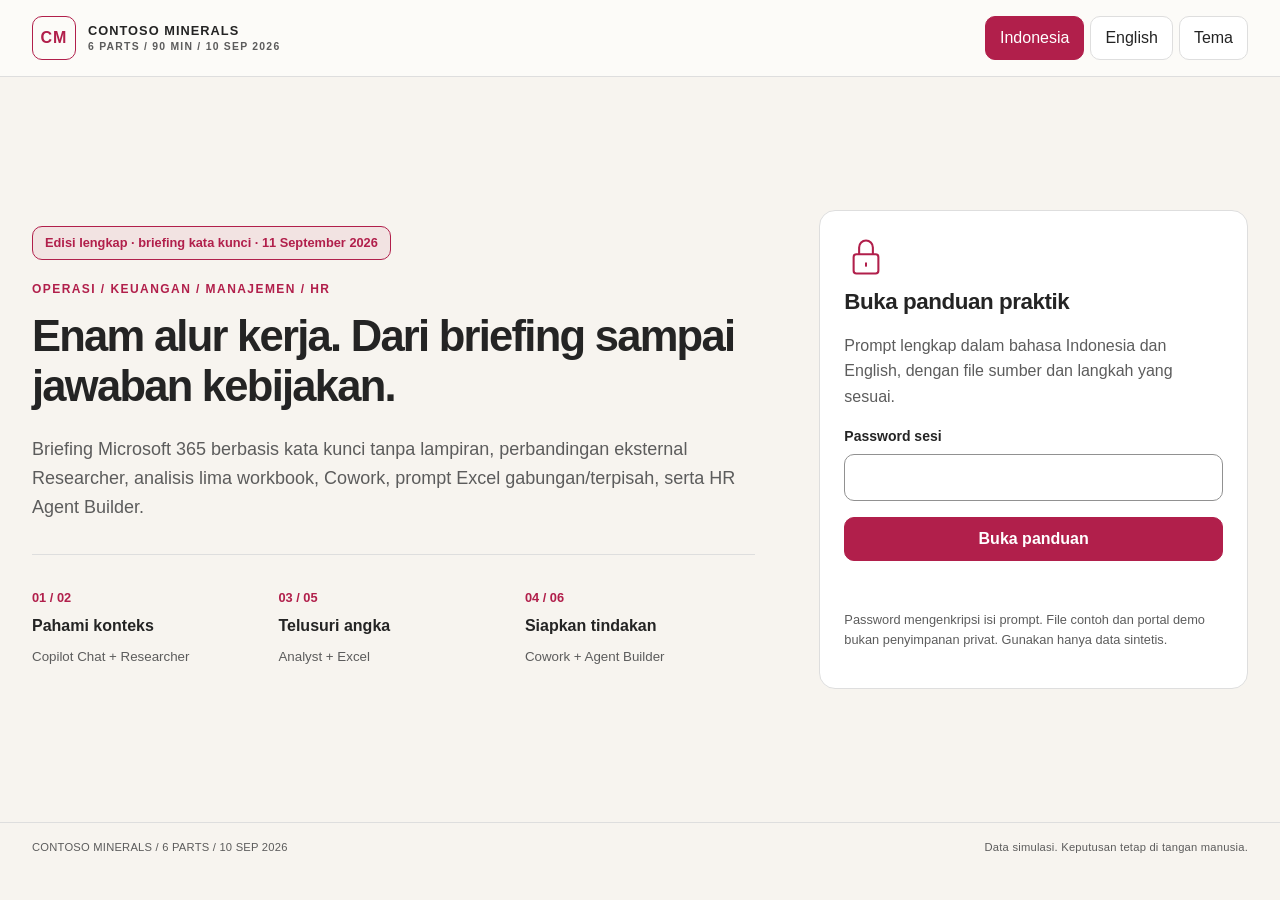
==== commit 4411e7f2: "Use keyword discovery for the Microsoft 365 daily briefing Co-authored-by: Copilot <223556219+Copilo" ====
--- a/index.html
+++ b/index.html
@@ -3,7 +3,7 @@
 <head>
 <meta charset="UTF-8">
 <meta name="viewport" content="width=device-width,initial-scale=1">
-<meta name="description" content="Six-part bilingual demo with genuine fictional EML emails, cross-source daily briefing, external Researcher comparisons, five Analyst workbooks, combined and separate Excel prompts, skills slide, Cowork and HR Agent Builder.">
+<meta name="description" content="Six-part bilingual demo: keyword-based Microsoft 365 daily briefing without attachments, external Researcher comparisons, five Analyst workbooks, combined/separate Excel prompts, Cowork and HR Agent Builder. EML samples are presenter preparation.">
 <meta http-equiv="Content-Security-Policy" content="default-src 'self'; script-src 'self' 'unsafe-inline'; style-src 'self' 'unsafe-inline'; connect-src 'none'; img-src 'self' data:; object-src 'none'; base-uri 'none'; form-action 'none'">
 <title>Contoso Minerals | Six-part Copilot Demo</title>
 <script>
@@ -68,10 +68,10 @@
       --cp-highlight: rgba(253, 142, 161, 0.12);
     }
   </style>
-<link rel="stylesheet" href="guide.css?v=20260910-deep-sources">
+<link rel="stylesheet" href="guide.css?v=20260911-keyword">
 <link rel="icon" href="data:,">
-<script id="encrypted-content" type="application/json">{"schema":"cmg.prompt.v1","iterations":600000,"salt":"8Mk3yZK7XcU8s93cBGSUQw==","nonce":"+IJmLmMDXom6ml/0","ciphertext":"gxQ4nd1nz00Yc9LS2IJZI1MJr4898EJ8zGzijIdrkffmjKpjnROeAFxbHzeYScg0jjuQRloLqYxV4pBiouOerRMSTDJXyNy9m1K3rHeFQTrX9bhmxqgt5754HzkG+SbzWZyV0QXE6w8/7tMrhh3+T+sdXLDh5+xZHzrSFdvztMPANt0C1FyCuAMQWTMlQIFaNKcPzXhYVt/LbrtpbiuZZolzn7h9nk+jeEnwDEAvPvOYtU7zYdEHqCpgzmY8NKmabrVe9zuDridamlyjF8JSaUQmZLYIRvFOFK8lEMtpqWaHvzLVY6V1qGBjve8lwwHWWlMDCsVym9U7tmbcLmSSzVTkAu9u5uK1gCGms1DjvIlfrWbhHtT7rs/UKOTDn8A1SfefB1/mlu4S7Y61ecBn6z8L0JrN9TRLmojhBHlR9d/wUAjTOVnS0TNcAKBwmWlj6B99xFrJkF1/biddhpcFFoTrF2+dW8tgD8rgGwInfkUgeaQ5IiRNWR8VXOZPvcvnHOn84uTcwGLPBhC/Vu/HSGlTJez/YXMGm9Mph0D/Jt1jnF5jgPXk+UqEXUIbcGfMqogxEobF/agKbrW2SBkQm59jn4FDKFUiHOev5DZoAP4zt8s2anuHVWFEGTLZC5JqVsOQ/p/cnwksOou8II4yxkzUDNTjg5BeDHbmt/QOIDQBKnBbm32pqwuz/0OZTTcMJqPsv3zoJek7IUqjGLJ1TOs5DVpYdA3WXFWqBlig/loJZDH+VpqmfgmW6R56epnuOV1KEBsByp5m43g2J7tvF6o+yKxYKvEeJ2vCEnIQjjM4x9gBrbCDMBW6TJrDWW/tNOT2m0cmR8DGQ6Gc8sPE4Uv6Swx9b1g23rhOCFwLOx1uKGXcibWxKfI7ph1DjcEqbHYvkuL/FauuunMyKTOchMgWkQqPanY5+uknbHzD8u/AT+OdVXhzXjsG3NmiCiitm8REmYu1caprY8dog07wtnaSIyKKIntRjmcKLtmChVT7LV8Mfo2r6XHXUycIQj+jmlGRXJC1FTzb/lY9HaFTqjYbMDmhZRxsd4LMkBRntUkCJi89aE0q+JiObyx74N4P8sa16JjRGDfe2WTqtfATx5DWlolcFXwpTzEvoR2rvSAYomKnJ4+vM+Yh4/97ctLc0feo6SXnWmVrxK5mKx76cE6CK5YZNZu1gLY1+/GSJqtNrfa+mVfrHuscHZYfFpNavlKyB1ltPDCSkQ4mdCNhFVcsKOLvu6QkLV+BFK+YQam8Rm51mNZY13HmfWxFQdB/30bLZu8qfOsH393HUAjgN34pbTf3v+QO2eODlI+tz9QlL42cYwuktC4bw7aXAfaiCrNDvKNIdspeAbvVnNE15v1ZDYVSV7E00AXGIrJAnKQGOdu12fzKLgOn+X9z+yjYFGrUhikc1IQ5ZUGVjd7XXt/HaLvEdC/[base64]/+pSJWDsPnhbzk9703vrLvbXnnM9vv40VHK90ioB7s0OzyklRWu7yi/m+7v7gBJ4pRPVWXgvuFQWXD/LBXRTfXYzEPDMgjc9KSXzXIW9uEl7Mr2KHq03NW97O+1BHxf/HlQR7zzUoF9jZzaQgmmAS9y87G3Dm7c054asyk86E8joDGBnPefYjUlWqRyWt+1nN6B4OHRZDku3POI4tvQ00rxnlbjOCv0h0W/hZv2Yc6p3r07uxg0A1D9dZwACBavNucUbiNFplKM1U0gMpUacFGq+jPv46jBDX9UNdqO5lel2vKVibyTk4iNXyVqsJOSP7d4DuDdiHVJW/r4Np7qK9OEMU35HIPCYc4MkQgft1EFfTAxPUygPwIOgDJKhmXPUAXhqo8Yp0m4t3irbc0q5C/gXu1MwALShMDbTX1QVoGPl0/GtdbhkVxdmUOZKPbkSyiyBc7Q4fJd+p+OnEg5DfQ/t4dZzZ5jXqeMhiXt1HnFD3ZHZDrZ0noVEWqj8WkQt26H+D9/RDEiMQ4227H+OLWFfty5U1n0EMDuOIZMAvJxIOe8+CoJK9PYK59CvKH+knndxW9oyErMSs2vJmPl11GDkud1O3vQo421JhreGTzz8cQ0/U6WaRmAUliufv5LOF/rc3KQf3bT2SHXWaNjSqdDOaVx3FsQP2qbcGmuBuoeUAicdsObmiPQnGPwd9ifnL+nID8ZEUag1CX9H395iyHmy1jwK9ExuGJrDVzmFoSFUAcvQhBJpbGC/O7Y4WiCmqOwjoJs74ylYJTAOIOEcXzaEtcNPvvmCffOZyPyFT8YH8MgZRdeWbmFu+vrShbDJVUS/Bp099NynullBFAsp4t2HgMOzEHgjFgoqlUQlWlqIT24eNcBfsPz1OVmpukqr85VineI6T4aLuofYj7UQFK+xmtr9xO//t4/YqxreekpPBpmVlOrHVGh/[base64]/WYspoXJOcd1+Ute1GmdvrLbFRVW2wbMyyT7LlWH3Qo6Ng/L0wT9Ht9cXha1qabWGo8ZTFKbT8fei/dAqVAierNPGOi/7F/tlLdauqUXYsR6xlAAg7weQ71QVfPZC5BEOXD/Bq1LbSeUSp+7gU9J/nl2OnMstVvRRuhWYQP3D1DdCvjQi43poObD0dTLLk68oX5KXlwQDHod1teVafsDw6xwp3BBcuBrMtMYcaf1mey0smoBrRTZZQsjEP75GLPXxBdBZf5SRzj1WDrlmXpqMy/y+anE4H6YbviML4x/P/LBeLGwms2lo7oMej9GvUnu+ssx6Ns6kCF223s9YoZ/sCPK9YVKYu6AGy/L0RGK2q9ysP9d4fq6BC9IWfWRnjw0LjTKqq2i2zKfN1/d55maJg2lMIJ+Ple5obxitvacu6CNrFDGk4hedR5dYKwpRfW0EXBVlM0y0s7/x7kc1PSYkqb6aIzAoPcRt6NTnW0VUj/0g2NLFuQOB6E54MdYs+l/hEIOh/9KdRN+qZxVQBM2uGWsjT9jifC8pFVjW5xjmRnyW+WQ0RlPIA/B29NTaxkHaYMx0hSS+i+7Kv/1o3hDzDyqlqB0aAw5l2UHx0nLAewob0jvxv5/CPbpAq2zON6hjqS+ZcOaEVY85BQEop36aI0MhC5nPlCwbbU6NaEKKdsO7uXu7lnkj4ToOpl5klb10JwwPK9MitCG+5ycjc04HYxaxpEdal5AeDaaxg6S3ymTtCuvXMBM53asI1UQVGAf/I56yUek4xlQljmgNbdHEmwpyV2LPmyo3+O7AXxDaOYDF6YoV8dHKf+Fzaxrmzm2q6dAQZw7dG+lOaaIbVNBUc0GUwKRKuoxJ/C6EF2xmyJBlcYD4jRDObUyjtzxZ9iDksS6bLeZyjOxu8laVajCyGLhu4Q9cncqHk7cqyXp4DWh7d4AsuGrCo9UoA3K/b5qaL5DrPjbM/vsFtgCk26aQ+cxQNdF1I1eHEDc9+6Fp2bemwRRhKR8xMtKAnNVbvk0saAFAK7BvTA3EuuIf7lFiy+NIY6dtj0rDCYOimu7wjrpvTcMOQfuoA8vvCJhRbzoHhW7rUSjQnXNHFIO7G4ryMLcPH2FsBZZu9tRRgz8dTQ84ZWQt3VklRZWHYgTp/q0RnwIFBdQZqebS5zvSZTSjY8q6CQrOLknK4ftU6kby6q0HM3kLd9IabmfNtAsGgV6/tyB6DP/n9yihhJ6lw4bKofa4CKDJw4DPcw3LJaLKUoWvSp9U+Y6yUkBQW4ruaoOXMogh8BkgFJgAy2t8KjzMA5BV0nGyZ7jdaSyZqpW1Qc9hYCIOIP3jQNIc2YNy4hjsN+m+TDw3ONsEhCIsGIlt26/lRPuzyNhhkKocdX04OpfUqu9lYf9uTXhCk16+z/Xg3IRvj2RnzSFnMyGbdUcEFsmD/I+CaDAiHEX6IKn1xdt/DK5P+gVWpQDLTqn3aGNb4fbBcCuL2RD1e7v4GdlRbOeZNQcr2O+6EBgzlzX1CubXgYMV1xSuCJQXhFiJ6mF81UWpTvZXyG8+ODQwqrH32nZLfLEu2Ws25Ee/Ca7XrnPKoRlq/QmNxbZjzhQguK/y57n8oJJmTpCGjjxNKbrggOI5aaCtDcPOU/4/+Mf45ItUy2xAU+IOr0ajOHzxDqnx1xIHo9PmL9cVUWlRXnlF2wRCPPdslT3ZtWtYmDNjcNYPrgZTIDgDxCgcd4xBnxSf93DLBZOoB6O7qM7KiDUOJXLQ3276XnPYb7zc54AoNsBGVzpfnVgouDLvYomU3Mz2i48tGeJSXkNGR/45Vh58/vI6qdyDikNocd0GvvcAIhriYVi497WG/NJe7fYhPKYT761ghgLPi5JS3K5ScSF4ExHIKy9TZvE3TYOzQ9RULH84hDbtcQxHKC5EESVQ0pXhGM4L67b+PQQvyc+mh2YUWD2UvhcNliO+6TPn/cKs7LTkge+V7wLucbxdjEhiFT4uYNrXmSM+5p1Lqx+5yqKUmft62o3D91Wg5SylFj1anRFVrhpW3DdQ22eqoOkLL2j112nda20vHB6yqkk79JCQYqYym4BRmnLQEZry0qihHVMpKk3QUI35OFStnq3JpF/eUH8s86aPF5IuL1TU8kQRRLKpo36IFsenSa9xrIVnPbotcAdoK5DzI1JSr0g+TZbnl39922epz4IPakIN6a8ijWoX6un5SpvURKxPZZa47dV8Bqd7Us2OJpH7VJ+hwX1g4PfOqBFvD+bvdxjfLlWo/DxvIA4rSxPdS9n+Gu4o49YTp0GsYVFHa47RW5MuOpMvyPzKd8I0m8gbnzqywcTtb4DwjJ73rIIwiogPd1qdO/sL14p7cA4hNHJL7ke/4fCRGyJGaVOqhtDKwcNL9ZYc7vtvRHr3vY6yA4KeFHAFIyER4KoUndkJLhG/3tDMf11vlrrmDh63B9rHbd88B+CQQKrHsFvLNZWHUq9GHhA7PkmZYFrA0w1EB+axG0J4OBbCHNPlkF390kcu3ha9rjYoL6QBMQh9g9MIk4L4AKvUo0AN9tbP2qawD9Yp55G8BoZL72Wbe9ksZOEuOIjBBnBfivV9oLBdyRpwePcte5KYYfG2RIbodOHo1m0i7yHfxch/0MV12m14r7QBI3h2OWcdTUAKs3uaWvzNMsVOa/Bu8KLD8eJiVq5Nx2L7fGFBhrmqjPBNa4tSQneEcl2t/nmXNsAik/RZKNJhDHbPR4l1AgNi74iNDwgT9Wc+PK4VbrC1H3fFj4GwBB3pwuyaf3+Pjtw9kU49g+PJvVpJ0oL4idTt5p7eJevcYF19WjQPAOu8fbZQbP15K3XKV0xx5t5UZQNd3WfExPzvJTXyIKAlvZcWtEzd1FddF7zKWG+JZOuq8iKgsVGqHSn8YrKdji8ytuj/4CVFb9plobqhlY7lUVDRAH/TSaBOzqxYJ3TvfmhF1kGrrrZq8tPajd91T00ah9LNQM5MTK20n4lF5W12lMp8q4W0s+uJmIW4i22aOeAP58+50y9ZlrGeOYkG0eHU3roPdBGCzvaRsHwc4IKP9T8qPs8RfBpVtpuM943xpa/f7yDWNqRRgByFbZQ/lsqfu72DlkUwjRI2DmXkfWhsj8e7UmiP4xyAqEMEB7bP5ITTGMTpeF2PtUM1IXQgIUf+xV6HNYhun054HO4c+bp7+6K3Aw678mhVtUKJpZBt0nqykCP1FWd6XXo6pSkC/vVKaCO0sCoegy91DpkEORTHPC38Xzcvj3EZAtV78OAlRmPH411LXLz+ywX4Z4Lsp+9Zh4X3Km5HDWyMuGWl4ez3Kq64Bo4qm4nBGa1/yNYN48t9L/LXcOvKy5Rr73iki5Jj0xkdNf2qAeU/c9qDwQ3W0u53LnMDnd1/RvmuzZPWCN/[base64]/[base64]/[base64]/1Nl2Yp4oCzWiV7RJP/ZqhRrzlWndgCmQVlxWRWe6MT0I0MqQAWBVdUYKWgZxMWjJ+ySqZniY/KXtmv1oIJUHRVpqO5fDmrV2xGGAilNj+SKOMzqqY77+OaKF3lwbadJ0uHwqrPk6dZfYG3d98ex0TJKodq9nGlZ28N6D3NAQdUuG8ZPC/QXgu3UpEqyvX62yGYxzO7xjnVFuYM0cloKoIR+dyE5YSeZc2Vi2sFd/9g/pe/0TGpD3HUShIOpxWSqvzkbvJk2dsBFkbvqxWebeTDiDywL2V+GMFCROMik+DH5n+4Nv/qcKHTwXESNEIDbE7ShpH6ntmXiIKLJMO04KbuTUlx8SFXUjki14sL44SbPizI7uChfQulHwAzC3NStHmoRt+ALt6dB6bKXr/F72P9xoQBLmboHznA/zsQCHMlw3fJ12QKusqClPVle8ElD8L4P0ip48z52j2cUSbkH3PsDLQTMg4TinYEb8LoYR19kSWchayExW0PVYalhTTCFdvxagyNQRzNxBZ+OQ4/LKB3utgWXfjLAa3YWAVt0C3bCBpIY8u3bYDURgrhLY5Lw/IgKA818pl9FjTZruyrehBzYWZ/zT+uETktarEecqH213l2uPesZoxIshpJY3yfCw0cGipENJf5mkohDKj4AnqrY8HMWC4801fagNM7WUKwQ1Ta9LeqVU7CDWvMD5Bdp6QtezJfRyTeAibsvi1hTWgSmbYIIT3CnrS24RBRRMz6afqEnFCNYXuEQS0FKmDukbzkpwMcEgAhLbBKo/cxwp6t0t1Mapys/kZ8TfFK+1B9BXOWzcE7G0i5wLyaEJvM/YdOaxlNFgHBHF6IbR8zPUqVwSAWnL7EzIlGLe+Law+/2MVIPXrLZO222hkzU5O5t2qzPGbNREd0OekOOXerY+K9iNbGons29wd+dZ1aKQwXAP6/OgVeU50PljMAK8B4tbb7BT7h6eWZky3/DhurMBaH+Vo8uGmcCNMUAERpCUCf3B2G9IJYUV5g7OWxVIeeNpHgVIcMnf1KXZeH0dAdU730Yqzy+A4lxm4w9xO6oduioG/DjZKuXfw9Pe0eDggVBIyuCiFAhXC/ToKR+olx6ZO85KFUF+dM02SuwbTlSdEfynmLnH7b1ynELWlQkErt5aDdLy4cqqU/LvNlguxaPMo4ekON5JZFbH9VD5xnVksZmsoQ+mQvMeT/Ybo34OIFMPhO152x6VdEgJk5Iy589bCPAknZyfYIZKc16MCz+aeaV02vHQk5cbKPXm0HQzoiOeuFs+TJ/oQ/9n9GveV1zcUjrI9O3NEYfrnbHr84UcaOLg9GAb1q1GsJbKAyYLxr/[base64]/2x+T/yNSLZrEo93MMqNnmmMJt7yIY0nXVmmSCijjN+WfjEr066JGxOVcTosLQF+TlRZLtNL8jeHZSH6zKv1KXDXUo7zkP9XcqRxxK90u6bJ9Xg/ORuYu++GCIsRV9hR4y82AIZi4FFMV451mdU+1UzuHDTiX7CIMD7rGyvx9TbTD2ydE5ggvgguoGKq6ZQnrbdEacdFHUvYSxxTY4pBpMbTDvV+x+0ckU7H7JKcRXXq8YgB5gkKjtDolL70+cooS6hzqToxj3F3/Ypee0X8C3XXksX7nRa0hIMCvvQRFoOrbtEDEgUp0c2hKmzvhx72LJJxCCqPWs6nTnashtGJTrg3i67B5ti74ANCO14Z4pc9z2a+zPB4fG1cXSof7epsorHKFtRQX8rZehynTUNuuCDwAF8Tmx/oAa32JfUrjpATHjGC2Xfyy7QSdK2cR1bnZwFTxF73ev6rLqkZ/e7FxJkeVOUR75dwBgjyY3/pIbzluW6JMTKt+froHN0Tb20Jj6YI7W4BRjezKv6Fw3c582kgh4j0IxW0q4Y4rY8IOhpNfMUKVM0Yoe/MsRckomeBcbaIoRrFnINpSeBwJSBwaX2ZTfKGxCPjLIeNq/ewOVtEx2L6iwBdMlHVQWXzgc9wFwbqwXE+trMYQxPRHrwH95cK/zNTGKAaNzrkQ+97gVlSzJ15GPceuv08J2jc2r7FmIL4xkZdPefwbSG0oJIIXScqiG1cnlnva/B3pn6aT9ELTUB5uKHyQdjtm6L9slSM2L64HrTQHj1Git2+5g+Ch6q9RxOP0a4Q2xwDPYfwgWygdVgJ6NHYCLeH/J8pwfDwJPFDxfkBURO9ofHnrEnZAM0NagwrT9yL3GO8peSVr04M/[base64]/BACNASzHqTeUvE6ZoBWFBvq18BmzwRZ4Ok22kE6O/3SrIK8I8QmxO/JKbQfjdZSdEiHl0afJswb8jWU6KHcRi3mL58HFracDxW3Cff+9S7Uoa5yLcCyfU1YdgmgGvmYR8xtRU+tE4srlpCebG78rk+2KlZlkjPBL68uN78dILg3+Cmy3AQzOONfgCkzafR3UPQ0zbcOgiI+QWvtDhgzWy4T1yAR0hLqYck/jBYSvWU9eDuNkIfuISZzMlh6MmNTkOMvltEdoCLLc/tMXFgxHVi6OME0xf5ktyZRBrFbPJCEFSrOuA7BXkkVN4JHjv1nkZMNA0XIphPbU29Y7eM8HuykT8I5L1ijKd3r+6mN/lAHH969H4B/aSdkdquvlf2O9ns3/aIM4ogyWF+Ks3ZbbBqK0CNm476r0BeIZI4d1d9hlRnD+bqr8Q7Mb9sSMuM2LfBtYsMmyoKJKNqkSgqtMfSegbgi196Gc6QNkyEUJ/Zm0K3CA54qRhwKcFEsngTO2/r8BdVyMZ1K6PVOedXShvkuBzA2TWmYjnEn9h2S65Tcr1Hg49snY9RbN7t7L1AMFZZEO/bXdXdNhjlr4P5c5rSp5ZfpnICvwFH/8yTymqUC6glyC1bcqp5+Vjc4HtZcZxrmx4Xx/dVO5T77fMi1LRsPg+bs8Ibhqmt1ydFViANDR5pfsE1XOKOEfuTBdppimwh6o22/qrhX63JiBZF1U7G1HiH6Ik2/5NFFHDLH+n9YGtgFuoA2Q4ntt4yS9mJ+r3/kg/szcGC54dM71jbUdAffw1WTLXXf0j6A0M8JDumyk1vEYafgMZatfSYacdLgvoQUE46pFkItKo7njzV8udRTFUxHSDpsBPIet3BHtu3S8/dNgG7SvTNuGG26Fm9SPV/hCryALEuLRbLIF0j86T3kwRfMc3SwSrzWdVu7NXQQNR/uLVkoAk+/S2AzynBtAPKtvGKO0N8g2FrlcMTt1YdHAZDAKH0papat8yWNcg7l/K3lVKdhy42fV7UiafgX7rBiz+f/u9mkZpqsBGE/rrn4G6r8eEGEFyZEPiAkQGoarwHOYu3G/7ZFY5uytDC2JBvOeOtPD6IiaTxT+HPtSMKvDvmXIX/UexaQoqHRmA9cx8SK3TrrEYYCaBsbCfSWLMQ7yKS8S8FceQXCQ2uOm4RzRYZ6+vj39G8RInR02N8sNq/F3Cah+Mg2xqmH7GVSV8NW7NpwhpCEKvwbIe8IHErLj8XVBhg1WRYStKZ+WAoojjkRaKODI+ArpMtjJMqU2/9fwiIYYaj4I9FknyEBmp7KvpFvZMUd8m2t/X/lH7n8+C1CDjaTTfleO0/1cJfWxPxyGfJL/wKOpExg/vViiGDyqFbHRMuhQRc7lcx373aA13U6sa7vp7Oa+ySNabkcaBNy5d17LvYH0Y8Uhwpn+x4RccnMv0/lshiFI+dkn7lX0RJ4rlD3XHb8H+49AX/JmvWGiQUVIxJw5NJoedMqvhrd20dQID6utODpeRjYYCrFHNHvDiAHb6425TKBn8Ne1VhdVwW35gsgo+tllqwV/WX3/MO+HDOenN7PzFQVnOdlybmtH/fy9JMRibujElL0XdbYazTFlbQuHQWJNBrnX8CXtfGeCKCArn4Q7pjOHaIiG6r56W1QsRF3al5E1oleN9Oxu9Q2RZUs3cOiGXscccEM+vCBATrlSDmjJzho6lh1K8k08gj0H4yICwjqDo/lb31268CAg5iStnvLCtyBqy/ooODrWTmIdqjNX6blBYkA8aBYNQI1yKoAt6z2cQdo1qjTMtVg/hS7IqhbEWzsrlhD62o0gqxy/tc5luugQLTDyijxcDqtsodspBC6GWqhOBWOvxi/pbX2r4VPppn6P+LbDSRHgQRhTYLOzq8nyzXgfWUzvgYzvAQVPAFmBczc/C9ANTl7e9CdYzRHHWU7p2hHSw0VawHq2jJ+ViPJV+aaoVR7uuErT0yuPIkl3Jv7IhoVQB5KrvQpjCcwE/SVpJyzvtls5hj2ly+jidUTMPIyafxASuDRHDuciueapJRk4YU3Xy+pwzfGkEFH2RsFOQLTmj9ciyhNfp8ExrDRdyIGAueI4kGe+wo5hTFjVAx0E4B+Qvb3hBINtIduSftq7UTf6wYUMG4WhmO9FfgO4Y4uSd/PdTpyDW2UkGKBfotKdKEiH9/Sh4M0mpy6nJZrK4N5QZvkCkbcZvs8NUpcWjPeXJEBlAyEpxeGVGRIB+G9B4zA9W3N1OeQPdrQniy1JrXwxyjY+CjvPp3qORmzDMPB68/s+Hh+jTBawh+bnl62OuSY3qCgiqZto+f6YRxX1qgRVismmdKg9hFReO049pgCgry/B2hGRfQTJ+8eZJY3eyZY9i+1WW6NJfvzDeI61wGP5dQIHpPV6CHzOsGiO9BjabqiTUpLruMgM1IgYs/fpqzwNFKNTiAX4aBQGVBzXebSLmSo3oYlEttky/E2SSU/ThSk+FKPuw5sX6I9zWE2HW0fXMWHGcH5AnhYwuvgpDuwYn5sxz+NmNuFI6BlKjiLjWETo5M/H1HmDclLMpQ4CUnudYjlxUWnC9kU28YB9K50wz83AHHWBMp8RxNqh82toxXlNPWE2bJaJaI69Erom6KfP2frA73bGA6nLr9jjDM+FZ23SG5etMa/APHe+JFprBVuaV0y6RPxXmjPHMvpJsAyPeUvExm/0wSZhh950dSMZIPEV2B2LW4EY/SRKCg87POVb32w2KXMie1CJ/vs7ifyvVJuQUzzS24wbnEoIS8fkTcPQxfJ/TlQ8rmThyRTfjQNSF0gyGM7HqbrcgNnY/ZW/PTeWZ5AbKym3WPNAvlgIKG93Mg8QC8krOB+nPyL0qCRW+Ta3rUyelFdyo3HcaJQPk7F+vebP8oReHZ7vPwle7RriNwUm+0y/aZEvvJhdZqlr+XM3dfCX6hQGzBVeC4qfZP/aRQABgQWSxVKUA0LQrHM0KPWAnz162gTUlDwqLG8Mjn4HO1a9oP9aINdFZTBqV4yFiljAu3SJUsXI9QNXu18UkfiGqRulTJTd6/1VsJea/l5HlPzaBkRXzUtfwUqb1eBYeGfSoNo4EarzajDSTxDMjj119+K0bOpnOK92iR9Fli94DL1kqB9jeX2SvZYjJSpxhq3PpGAq9y9aUolAi4/IS9W4wd4S0C82w+pBzmXdKpgN0R+W8Veoc3nc3jkXXcX4RNPxjys2w3nHBxNagRvEdS/m36LezpHYBkhpFc0yMtncMVyHcttw1T/WD763Mqz3dzkEzCYdMNAmJxgnDg6VWsX6W3fQRxxscsEoOc4W0aumCHbzlq9zWXd1zygyWkQNMciZx3JNPDwHC2tc41f407kv6u41zjZZiHnAxVPDmipK/hYhvOGBEcaWQDpbPOfMZf5VFnzroKZKjnjPU6dKKFYoxMnkGE+ziFzEE2whxb/FurB6ebjqim5FW9aWZpCoPIip8z7m4FjwjYoQ5j68GaVqIhyBT807tDRCrwPWnEFT0otxDTPZ6kmaifQ1ayl3O5y3mvJs9ms8GJ/d5SH0wekCTpGweO5uIrWAcaAy8LGJ+X7EHhFqN/owa+D5er2nbcrqoma0F5NmeECZrBOpa6Mgc4AXKY7I3Zq7ze67nXzrEaSlSNDBCGEj3dWqC+oOeRCRYuFwqKIOlgPDbgvMeV5RPJ+R7zdenyz/3AKoyP9XVJ2kYD6KJeh7p0EoTgc5hzZ0vmJQ2fnDLn7RVp6L/uigKbM5LKStKYcNXBm7su5y7udkW7MV6yDio05Yiz/lXUy8Ty6UTY7TOD1GtGW0wqMVS5yZz2M6LW0V5z4D0Fd5Rg0igeB+rNvPUMKx+5vk94pV5A/QV2UuwNgnTeK2I7vgn+pzUo7333GOcen80JND/e0oOHtQXvFdJtHZjV7KTiSH/ZIS7Qln60437esluSKipj7AmCSKkmED39EO589wTFW2zLJAgXUkT9FHOoYTgSfpiUa8szp5wqM5FLK4ceO01VZEUUJ6TpSZddLJLr9muprZN1y5FilYciB2za0To2iW0gmXplnc9Wf8Icj8aKn2slPgutaOR8PIOATc6DF3JPBTjsSuK9GBu7hmJWvlZRFdjYik/G60UDOprR3OnS3Z6okfYM2+aGDA1DaExJsyn+QgN056xtICBxTM4VjzyoOF0VY2RALzXYQ9Ve0RLEK5TtN8bpVKsnByqjHWTl06MalSUdH0lKoCFWaJGCBq7nTTEFo4jxrEltCo9RK7GdMnUqvIbDNwXticxOeJ2UEP6J4Msf/HtUSjklu/l3ESBWrT19yjYDaVWDWo9ZW7LCnXFB7PILw5XiqdjBQ89BlLjZDuMJlQn0NeQL3CjUUcf6pNqJG4B5ZVNCaE879HecuJHjkiu9n01Fy8JSiLllQ03AvstplVR6Fsh2ME/EFzb2hKXUrwmJiRTC30s+OAGk1ORO/vmrh+hrfDQzGryOU4oi9Fs39ED+z4MicEqDvrsPIRzNrf8Zd6ZcEuvc+jaFs0LCVGxnJNmZudATHVvQJ7SXHuCo59VC4OQhQfiZc5oZCNUDOsUQxPTLV0P4tz5d/Or6xCLIKPGZxlWPc+Y1imUpl6Cm+TfbYVqWKtBZ2oBTQNydfMKeHqXtoJi5lS+wswNzYQNx+0ch1z65iONVe6OAj4uk5iX/IDb4yJtn0crf/j2qjqY9ryWqGMfs6mW904zJdHHqnA+Z04OZYAihCBLWiZNCqY8J8BJZIxlekKenSzC7TVMcz1d+vuiKcpTyFEoDudyBKEXKY1Hi/LFq/f8D9EIitbbRE0yQujW/7xgVgfVZ4gkSalxIFSot11lc0XkFT/zG2xsYbXuu2VhhCeGZfuaFNnfbogjZuLMB6WryMMerqOdZ1o3568/9KvuzBa5bruAeBdlPyaSl0Y0zWZQFg4DPEVTpSk6yP7oCrt8z8D+/Du+p/WxUy/c3exUrwff9K6orzD2EJY6s08u3aLuch6pX9Kkmyloi8t+IBEp5ARtL+Ric9hZhjmAlqopOefX4/ZpFUjLva/HS8MO4Kck9oWUdIYJjxCyG7QYasCP/Ff2UyVHzm2QvWD0xTnzwCdNdCjtfPk5VtiPd0Y8Ci0BM2wxWGyOpD8PLtOPGlojnW+X12yOLlRTkfQeaMQX3OPXjSu3NdRvf4K6aJx/ZjqwjMguwqdlBYp5F83zngoPrN1qZ49ZCJftuHi0NSPqWcZmxBIDXk1VRQqAKX0QVFBWtZGyovj8UK6c7pvf2sbutXhX1h0tTJNdZIeY9oSoxBvDhvQNUy/3OJA68s/VnTWHG7RpFOcJWsKM4hcWrBQ3zqNe42erktQ3v4r7tgbRuSbLzBCuB0vynnA0Q3Tufz/hizm70Or7emMum30580Vh3xdqjuvzsM+6bn71tQSRXog//SYyvuM50gVEUkZk6KTq40LmRi9l3BBxB8LWVeeFdNiduuyNUggGTA0TaVhVHBR0AGVJTPToppfPc0YRrMyYOVTEmnkJwPiFQ72jMK718x8GaMyJBzvSMVGNkrOhDxV/0A3t6yG3oy/mjWAAFslIWyosDZkU/LrPEookhOY/SpZ70Lz080Me8z3XFDHdvxKnVoMAeRGrEqB8YR48YZIfJF5JK2NU7ocOyk/rEPzfGBHde5EITQQTRnZUcIO5yHh0yPqqG4YQaDWfLpvILunCm/CO8l0BoxnZkfU1omjOrtmNTvgzN2jcgpeBkdosPQ6bmUWT1lxGYv5GYfyDSHpAN1+EBmfCywUNc8V9tVas3zq/8uPO0Xs7i6nOnHXb/mgJGaN6Zn4YuloODLkzbW9pk9uQioqgVlFt1HV1hwOeCuVVr7VjtCWXzapLq3bTyRqSxiQDKbxGgEEccvUGVjpwMcczL9Pp+EQs/[base64]/yFtWrB2djvWalkU54s+4XRjrNq8JqF7C/uSCGGsQRl1HsRId3KMaKV2muyWZCR4GhpRcnDad1vQxZvRkf0BaicKp9kd6FxwpWqocCBHvoj60rBRTpgI30uO9v1xInS414LHFJGMG3HqmpNd+QKdqeVOamC4i8tJSMo5W8DxdF9n/2n684QUmlDEN2+VU36iYgF1YivRkdT3uxYlroCLgAmps2yXwUpA0jqaCvuIOR4+otU3TVISJ0++mdpv2HJmNAH+CzO0vyNUyFWJW+TLF8tduzhAoEv24ftRFD9zwhAzQeZPEjv5G+Io8vfVwDQX+d0fSe3kk5+Vz56fxipMmu/DqVYTFIYudJl3DqZrTfqr0SoSgCv/XsD1hicpQ5kI+I1ZrjdLqDk4bcBfSOmxndag+8iQX4PaWEAZJK/sgO7EfIap/[base64]/J0cfz6MCt+ih2aGVFtEnCoBMGhZgUMSX+M+7L6EKsDTc1jzF2lAd2Fp1bKBw5rThhRfTx4hhaAlx8f7a3tMDNxDvloUGw1xQXxFXBjZUkCbtx3KttF5835Tdb8KK3hyBfL9etZZpurAfIdUFF+4riOGWELGV+fTfM7S00YXkzPyqI6glNu6bOWbiELi77508JIUGa/M9EaZRuodpa/XelM+68yAKt9JweLJMn9FAlPkyS1ujJVodfh7NJ313DuBj0fP2cxjadjJnWL75Icu2Q7Houg/vtOqpnfQVpnjVgIx//[base64]/6jJjRWrgzwyzuYq0MWOwRaVKE4O9Vz7dTQxMuxa8MHqpYIIHCxwKGxr+5kX8qGVm2re4EbXOzM11xVRuOKC6rRYA12aqtQeDbJs7HuIu744c8sosVxIXH0BE2Nbqs7ZoWlslxk8+vU0L0CxwRssa22e1pJy/+I1eOwcmdoWGtvPzOcNgIrU84JSpmoOHv6/Pc5m8Lm8vht8iX7ti5a5rag8+nzYMoZvu9hhWH5++gVU0Zz+CaWTCqq1nM3HkS3yIIdYPf1Ws6nEPf4esiLq0JeS53X4hW230gnfGA3La61Ck+L6alEFG3or86DBRiqAKdgqbVhLvGNvGciYUBS52S+W2AySVq9bH4hrw6kj0LO75fhRmF5fxk/EIeAVWY19BUx3llRzYYYL+TJpbOT54SDCyDydLqrnpCldJIZNvCS+EtAlTDQ2CghNu6gtQPaWdwjWtvOyljcdcGAn2F/tU0ZI+cXgUBhjQT6UUOzEe90OJ/CBugStEOD17OGtmCSXvjYpGJyl3w7h/B16GO4uP+M+mx0TDb/c5gpdPRRW2+udxkslkL0NAutwOOjTb6WZbeFgBMvzg1HfxAZLWsZjFZ4qOtGTkitKx5oGoC30HFx5YlYGezYzlwQCzWPe+Ekw1YS+F0vooHCBY4uc/OMAKaHmQRIEcIB1Iew2MB0mScvkD2k1aHtoCVWynZS/yWv33KT2kK7Xi55vct1fNepIH+f+UB079zJM5eARRyKr/O88CfARsi9QKmMtQ2BDlnO7NkC6Kcopw58kNHAFyF90Ld9QcvEv6GHpw3ZKZEw0SZUplHF5XdYioE73kJd569B101hgYH2coZhl1zyOEW70qnKuatIF85n4fQ3RkEia6U8/KREtrEPPO7HPeQyBIoPaoecl42O4RNgjThTBkrB0rnWMIQOFGnwpNYA8OtFzjenRvF9mWHPP8k7nz8UB7C7XL36/T5IBV0r+X6l6dBV1ZcARGYkEhmUpvzsdc/Cdrb3iGnTTtHgfeOGIrt7JUJ3+3n5zZXHjxnajk2wztbLpmAYO/RPabu//CsQtgFuVBwb0q0LmC5uCK/gaivz5jI/worJhhkI3Ilx3/yQkITlMnUF+Nb44sygIe1GzBtmmUNCCE6J6HCIm49L9QRpVUxcAJKuYGxQxHZ0bCbaN8kFBVjKs7OGx16aeQCVW5PNiqDZdKhJfzHWBgEuzg+3hlWLPuwfSX8zMQ3ZUyLmfLuVoLlj+rb20aQ/KvXoTAYOsnQ3Nbqtgyaeywi1Sjx2WbtasBhT2aWtLUbF4jZvsZqwPo9My4hTU6UDaN9xY4CVp4iAWMfc63CaUVKX3MGCqBK8W4DfMXCKUG7bvDoXvJeQHNvq5wk5OFXbSJ9i7PvFNbhSijVfB8Qa0mc7tB0vLDrks+IShmeZafEtkTs5f+Jkzr5UbMDbTpFX/[base64]/ij8yhCpwgT1bG4KgZ9lUC+mQfo3EHdPGLdzQA+ps8I8y6hZIWgt2jxn4/XUtcq5zX7n2b09KRi5dWjGCWs5BreKeX+zN9hZ79ApXtAlVwrOzFopGVYMudxh0uAJIv/3chRDXTtU2V5wBH8rj/jt6MOMsGN40KYSxrPIQy3NOwasYoyoIBU323IWAP3x9k0xlyHzlJr4Apn3NOy1OlsxPNGq0d034d388TzFJLS0dBu4OnPDz8HaHlRBhSK6rnJB+wjb/cBhl2jVHCGPO2lUJTXWtnGlGdYVFnqj8B3a5D8hdmatkVQJ0EPpR1FTGa3Tb56HwnmBjR8tO/MqsTeM+vm3d0r/EsG8II3OrGNbhijUBpdGqEjRKdDnuksXr1CB8/kd0YA1V4rNyo5fpbzZMCpK+hByDeseIga8/LgNXQfJoaXu6ZuufoqoSkFmGxnEQox5fiqnkXdlv19oRdQgc14c4sShK00ZewGoGEYWkH4eI/04K9woNwfx+NLcn3OOerkoMC/fI6caOYbA7qOzpbinEP6Q5IK8xMgfnPWY95aQ9anwea0giBlrLfzYXI273dk7Noksa28aF2uBb8w6j4PifyaO8a7pMRadVP8z8txIGB9ac4RP6HFHJO7VN3lypPTlMPfo+dF+o7qKPmhIkh9x+3V6sy5vyyX4pzTLy9qfWrvudfVehVIkkQTnnv3v/ifesYRp2TrVy05gq9aGM7qT1IoshqDx2curuxy+PSiKh6kPUcSGoYorK2jNW4eehaZtt1OroWcXAZ4x+HvYQ664yUvC8vnPMJp0G3vE1pSq4Eog48dNWQMpFuboL3h1v/l6EWwASh6yi6hI8bxIAQddGQ/8w1RyEZzfg+SfxmniwDsOuj/9V4xLEfTbm2RFQ2wcntBH8XQ/01nCf2GzDgTWzFaXJpZGX9uzPWJ9h0cj0PodWbZn4BfxCwRJYrOs9W5FqjlkrIevBzPHFc2ycDo/p48Ek0YEWkcvx262+WnBxN6ICGHWqFrHhCZ/hofbYUkt8IXmdypC/x9vSge6fhSaj9D9WD1RSxs9csj3nAPR4SSwKtT7VC0nm98SIIHPI6NPO2f+g0QXM0/tz9Kh3rg9YSUy7maHubGOhrJcKmBS9iCAu4AdO/hasJT9oLGOjHxtjOMHsEZlQtSbrv0SJFys9/OrYZPG8vyfJHsiOnt9/qV4izqZE/BP529CUBIlTmmtpzUuTSZbR4gHILuL7W9+T0WyyTo+J/YojGF/+qJhHufoJ/0aw6xJWo7I75P86xSWV3kebgLPAJhp0G5Z9QcpFlIr6KAi8opaYJMy/A8NPJh9dBeyt5ovvAIKHhSRWtBgMScxLMnxJOeHyowA9mtRyFkHnwQ/[base64]/ZqbOdBwyZ+E9ktZz+j+vu0wV3QIwYliuEfBGKtKUFOeqDXTm9LyPIWWRZrY2K7tXQ9dHUXfs1wik8fk5/y/qn6ZFYOehJb2FH94Q36nYDuCNzWshl9oTGPqQ9TAzFlHJi2z30aLLyorBoQg+te2hCUxsr5GRjL81/[base64]/FBG3FM6k9ED4SZMp3XLZbLHrIFngCZPtZZgv0LI57MYRlT2Mz9EzSjiSI5+LMVml/vXcinMIOR25FDOqazlbo9JrBXGWK5be7d8HO9H9eWDkB6d5KBSgueYmm4VaTosBGsdCbKZ+jVQyv6y6lxT6D+dkhcZKCkoy4Ms/jY7dYRJb4D9TfVrgXlusEvOLd9wC88aKxzrQsDakW1uFxLgYreO0l/Frt2wo4S7LWF0vXkqMNCfSp7TLvzBDKa/lH50Ih8msOJkXiSimtxD8fbJtr7OfuYmaa3//ubjoa5bcWWd1OrWUN2OjTekOU4lizqFnt1iKE+aammstv0IBvgQxXWat2VINFmq3kBrFENmJs7EPf3XZbevRt1/8Q90oRMohpce22kBgO0kGDYnRiHz8a/04mjrP7vb+UPPa5KjaQ7/4PWOpSP1z7E1dJkVpOyuM/TA+qWg7ThLjK1AtwbLsXsriVWA4duh53q6lgOaQQtEjMuJ+BKoSxjHd1h8meq2OmyvbrxqfxPfpXrZky3XwRDbybAq3eR9AD/POAtp1yaYD0a4tcKYm8c2eb/FMBgjCZqDkZVKa+VNrIrLi1IBfqNPk3iuVvuSoMCZOSEfFA5UlzWzn/i5x3RQa1Qrk+tqH6mmE2qLUi90a35vCZ5xwuUs+PcAzsqNq/fzu8RdAkLW2drHDA8Jxwwx7/AcWP2C8PUZHZ3E2iOoT93lnxi4XSr3jJmE07pbhrRduEtb6u6wU2Mf4YJFr92bQmeOZEvpS5lUVCYQDwNoXvnOMiSEzOU03MytsALAypDuq+cA1emmfVSdmWxyYqPJKULA6/ToQx9UAcZ6NF5+8q+kibGeyxU+RKffkbCUwFU+EudxVY7UCN0v3SFA7YUKpx7dvbI4TEdMXtM1jhKg1v5Ph9YVJMhwOhgOFv0kgM1DbEauzsEbdM00mBfBLdg9UzhqbW+bU0tNSVseE/OBWQoW4kzfEmhz2rvRnPCG4Sns+J8Iz2HjXN4BE7LE+Q4RvAmE+dFCPFskSVzbjkN5r6hQXxXS31ePRuIhO3zjII9tVMGP9YuLAfJZ/PyBfloGVSS89wcTZuK/jWv0cn0ur3JhvLAyTBNuKPrFcMEmvoZIMy7oBwR9lNfrQGQX2tvRbH3JSqK+mG67ALaSw4aRPLgXuBlGTREUaq2Ed0kVXnOXTeBamIedNauA36oAv0xgaqjia5aHGwEKCe/OyeRvZyMnk04/zODuGrqgH4kG7T58+NhhiSwDfQBo/kUe+vsTyg90eVkuy3lugXI6HlQnb9m8Z3i+atgRdSCRGFKOsTwV11bLMnzKKxwDAj8Un9K6IS1Rqry+EHxMa9aOxjgQpawMkMdI70f7wZYujh6uWdUSsyHEUJ3UD4L/9eBWtJhReqzdml7Hvde70fUzcgMuqGkRTMKagXlMRBod2Xcdd1rnm/T7HVGdjkbgodqq7zyWuaHIZIWsZTBsyL11pn4TyR0cb05cGrET/1UXh4PTft6ZuS5JWlJX8zRt3Z4y1546xRo0ORwtmu7qseagiypgkBOvazbZGzXPCDJHSGVyrT0pWpQHd+sDhVyH/k3K6F9A6oI6U4vjz7wl8QtdWvzw+vxYP4JDSWdXwfLwiuhgLWTj9opcDhktWjHM6R3qyX/yWzWx3XONt6a0xIlV+4wQnEEXfvCEakoLCGUk6a2pNKNA4G2fdt/9ustiQAViyRGJJgmXHnvf9nnlVpOZUy+rZsicgW2fCahYxwEC73Ypm1kKPA9tgXROM3sy/wBnGgq38YdODQl8oZG2I4bt7T3hPstXiL6Zu31deNDj0wWcuwYCwknZXFFVqcwNFZBvYhokDYniTML1ew8pEq/036nI3V/BgHnQZLKllAV2cfKBVU0M8D5dKnf+Lc4oBH7yhiMk+ayYykG5nVUWtXaa+IXQQ/4hH3rlv7l8gLpeeuUEJoyANcVXX+TfaTiw7issqZQtgGoueG0UuNW1vx0CisahwGu4Jr34BNlbZPjhScmYKFBBT0r7oakQtmfOzqiMGCKe+UqmUeGZ499pNlDOD0AZjBg7c681+dpmboGqrBpRydKYJ+KZW7zbUoI+K80xKjrLk4rDE4IzRUzzf2rNc3vPzkGF8/j9TEzNJsCRukoZitVmF92HypyW6zgGcmVgBm1S775zyR7N9RQSgr54aYkTbmUWGgxk9yTJwtzvFtqmd3R/ACBsOj2+j9Tb49rPtiq053dFVx2ZKwjKbaQaBujvmUX0ficyk5kflK2lvgJucpsi6lw0SWo7rTcKB5Xjtu3EHCjNhPSKxrC6bDP31g/0F8TSJ2I8GUYG6aoiyim+XoTFH2nr0djks7FAaEVJOFNIqoZWg/[base64]/zEH3sGMsgY1pni34XOXzGNKFimEFQbbiXx+8pyOl6DOpbt+pBTQUeDFGYQZ1algKpm6p/sG4VchyjqjLft5FQIXIRFrMlbNK8jQuUH5luk1QS0ln41lFEDn7CZc4P0eFfAOrUziil7eqZS1qmekIjc5SFv8MLiLChdFhjs7hRgYReDrVnhnaAJ7h8tMMm0S4dgLZd74KXDkP+K6XVS9ghJ8BzV3xzIkQ5rR2s27/qtLb8UZ01GIdpzaLX8PT+NJ72coH2CAt8hPInd/ejYz9aEqE2KKHYsfSDmbQL1BN+R5VhcgxS3Aol0MPlN/Y2jF7WCSsmO6ZULMKjGa62849vwk49C53l5nzznvNDU4VQEdsqgk4cw5HgVM8xvk7uGnUWVj5PHMouMM7d+sgk8BmDWU4HuhOGp0mW+J3qnAr+WtfOm7kH0YY5Mz4ueybrvy0/[base64]/EpH3Ujt5lJ90iMFYium+Mil7LsKnq8rRUa8azkCbQUh+0VMmZjIBhhnwqzmll592cj6MdkJh5jAkt6KGSbD0yWlVgAd/T3u/GOvz4EDI+TTv75hehYstqB/ShHUljCABVYPiK5oinx9V3oxoc7+J0GwpTSsmp+ARV1fIaDMo++Hkcq5mz85U/o/NgFHvLC7FpOZyYdLqRXwpRM1z9FBABpN97rrL66iC32sC7YAZf/5bbD6LsOrJL9+it2JL77CDpe/mg0FH+Pg+Uc53BLSUskkTr64NZwFAnVdz9a10eLUeUxyibe/gosGWcfVTX0Bl2hkgd/6jtj47ikFIFWN1Je8jmSjYJLZX0WP2DRm8G8k6OJMRQOQpBrWSWaNkzK5Jq/YlGv1HC4JkSGiEYvm534Jz4os4XB6AFGqitxCjlc4lvg1aFCkyq6epM9U1E3DIQW1H0462eVmTZ9vyh8FBKKmEsv/U6GZTD+G0KhnKXKxqx1pvuyQKDIy2Ht4g+sDirGlMzlD5VQQf4EodFz7bFWUsIwzje/mndoSd4WhrDh0jkZIMuNP+cly5hOKLqpq9isV+dqrq+klth3G1GF5ARUqjECLICuDqbB9QqVixCaPbiQnFFph57u+aCYdgi+pxZ/DQYsd8jJpdWXW37us1X8343ln+/59QVqGuIrIrXwuEE5MNXpq1xYI+rkt3BipQWyNQhTQkpFhZYUjbsVH2BH7FubHBc9+itwpM7R+6PsRmv6xeGGeMVIrsHCb86whwU9+gIIs12xxmYzOXLEW1ciBrjWRKWzu0To3lJZVPIwNBuwziv2tR52vmzkwkSvRQ+ilHiITZmMX/6Ll1REcXTdyLK4G9cWFEGXmBaYYJUMYLP4CY5erMk0+Lzy1XWdIBS8eXbK1ZaxpLdMbJeC3OALtCNzDCJdjy1sIgSB4p/HKuUcvZqCl5l68j4DWJkb+eyu/HecrC8tbQIhp40qyJjkaajoJQnPrY6+CyYZ8Vp+NLOyHy7+sbLSdyNW9W770x/A1LFayDMF6HXLdLneVZUSF2FAzOXnMHX/K/HOt5ZAObW4ySOzwvWhykfmjvxvOKDpDP/0k1AzouYeYw57fIMQ/Ox2dKxT1KqH1m85ltB9KqwU7ZA95QhcDPmLtA/j6JgspbWzY/TgBr9HghdNx+2kqOfO1OYufosQZfNUFitvyp5M1qE4UtCAwpLGAl0Pa81TF/+Ua7dCTQtRL0K2EpALOGaA7a/vu1PyiGIXo0QMjzBy1UFUGUYDt8k2Nbx9xrO2z4R68tY+orGVb0STV9YX5OF1NX6+RJHEnlCmUbUJ1+ikvaA6n5NaOOQqdYYJLP+/THMTy4urFMdv/ohpjl5IdORcJcexCGQphdMR5w2JxtlqfyWoFLedkq9jDCf3k0/PNPooZ+OxzWfTboyAtw8oVqYTWXLxa/XEbDWuOzWQhor4vvgz9eIbesJxeTRfl9krDxjnRlAzEW0KxUgnnTRlKqKhj+gxaih25Agw4m0+uI08nVse7kspUYj7/JB/cpJCMSqHcFpsAoYMLwyDoXPTJS6njtZZdz/QIbbQjTbUWwLePvN7OSGxnbbm5fh7H0Sqd3f6jcko3Ybl/nC9fmsZCO1NOhPADT+XqX90OFXWE3/K0SGy3FZkAwhw0wCKxeetb0pz3+yABvZfZYIGZBiJPKrb15MudOwZf1OvnAdoAcpxtSV1WuJ+CxSlX1Bdt4sX46nIihTmXOHbqsLkKXKnvAytmzOJfBxUmYKa8ovxPeOwCQAfAiHR8EuYvs1KfbFeNdn31GCbBy61zKpWaLTzRhjGf/kqtrLvueV/fTuwy+CTsjROQbWxMzLOt0roPCDF+GOHCCak5F9UEv+/J5puRg/vSYBLOWw50DbaEq/[base64]/tQGaEfZoLUpAt8GWzNaomNcrhwuQQU/pdHVlngYKPY1LwmYVpp736oiEdEvEmA85WypsgVutWLoUy/FRe5ZszmaRHqqQd7GYfoubQB8cbuQu+Nc1fJP5603sjBgVOgkOS66cAxzMf28vym9AbcsmnD+zKPVw+Y6bCZnqR/s19kDWLmfWzyEZQaqDwT/0bWpfBuBLwEvKEUFeJATnroTHGz3j38dn6jnZnnWG/cXa5Bp44lC24NIkYNOMUjl7ADOJ8oqos2PEQddJltC7rjO7v9WXgmCkfwSlR7HpHWUbbf/4hmHt7blRu5ma8GDFShClZfud6K3YC+mEAFmL297Z+qJumT7/UJX10pu+xVMyB/xiblcEBbv905mc/iYSg6bs7AXoCgDoV4XaO+6UbM3vczO95fQRT0V8tPRX3fHiZDI6Ic0FTU2s543u3Zf0JGriVwyuTpIQxPFje2AGkRI8xexHZLVBxsntGMTEmQRIlZgLEPUT33gpO8N1UJ6VOgNs86cl57BysKdEDsV6ObhbqfdakBGPJ5d10T/nSg9Jug9/mLjqv67S4evvMbIGWKR/rvxT05k8SwdoYihOr2PHAboMAkmZhIM8+p6pJFq2CX1YXIAs6rSi9G+uxCcxvS3PP9wW5/Bd0xKr+ZNJ+j3NhDapkqApyOheD7VXGkt3t2ElL47tggD5P2rt62PF6JPRyT/QsEMPIn+rz7HlJYvQCkOdw7YUrcsaq6a/8woJ9t7uxp3ime5hhEf26gH4v1yyqg3TaqPMZ3Pc1JaSEEtGYMBHL64+L3ctMUq/SOnjVuuROO8530Cf2l/[base64]/YSTjyLLTkvCf0foXvXCjBKVFMTpsvY9rWtIC7CBIXs9bEif5mD1EPgpldm3AlfsZ2JENQvg0rE/toCo5kPIf19geSRisXcZIJlOBdsF6/MSx7doByuHp9Kw6NF4umEcDEPVaDHj9px6aQpHtp2J8cWDzZ35B0+Idc3Be3/IwPTkGDLLd9ht8UsmoQhpme9GoF93HVKAEmkYV8vTTFhjrl6TseFWPRD/KqmNHQwoobsdrClSIWoT4JdZIPOpNFedDDUffF9Jls5I7jSftql0SBFH+pHE9pOk6raaYtjnmk6V6HlSQk0GYFxqzOt3STLRFpeLbuWLR1lZ8x3xMfAz6dSxg10hUyp9bdbiNJa+WXNjNqzsbqniWCBsfndKoJZSmGfknBWVDKF2BYp4/SVqhhVVI7JfIV0vdA3gseEMDqzSPnYp9iAeHze1hybPe7mqxRZZy6zlrl07IRVuoVB/qX6MCHNjw4bFhSN3w+fcdhH+KMka8HDVCl/JpGGzUzLhEm8JH8W2Txu7VEHBuWwM6wms9HasmQ8NU5tA2nY3mGo+d+InYLch+Fn1FvhzK9iuLS5g+a2Ymqm5fVGQxnNgya7CHjEUs+nHgG/JVj3HBzKqgdZauKsqrpeMOJMSQskuEQEu9h7I8e5iYfdraKiHmt9ZYR9CpJCzIKdHY1mDswyB2VNiMdy6M0h6JrMfMDnDfkCE7CFv5fn5CvyjH4oSuDqHsm1cpSy/5EIBGe7XHBrauLm6bl3ubbN0ItC+o0E0vZ+eytrH+/C0IdLVnQ2qonJDU0DFGu0pa+2cOcsdxRd/AGLwgt0R46vk/a5zY9wbvvcL9UP02m+mLhV8A3NSIpdphgpeNUfwofLs4oPP1an+nOJYgaBR/E25kocfZZU5Jal/ySJ5hF+GUIIGlfuWUowCO5AIJczKX7CGhWbIe3fLpnhpFi4DKVivjiTsx0E6Npf03b2kDOOU6rk+SpXoVIl+kL4YHecFhMsPE3m9K1Dwf9dEkMBBGE4XHIMj7sSPYUG6aqlY95/lAGHyw6TJ/LVrx0ik0nhUOGdZZLuE2OM+IagOrzAovOa7CNMacT1yPrVTxCR7uUhNQ6/+3sL8PcYNf1ITmpknV00LjlvsWYksyhyF1tiqD0kLDE2kIqaQ02/wVomoHBo4W/tfWE+OZY3g/UR1pZfi0vX9sSHkPIxJ7/gdjMBWdFpKRWjBeUduTL/3+v23PJ4dqmpSKv9n4v+8NzceqX/TTf0rwZVKl6CtEi39rYZsWcr/9kiy9p5SD4vEJ8fUuX88uAos1V148O7pBzYkmJWhIOy19cifUtheems3PB316iRWl3LzYrj6BkN46yd0nOa+UyWxQ+Jxy9u0iBj6kqaJMrN94kC3iSasX/or0p8fD/WOZnHjFgaaA047y5tdZ5fp7W+H3cwYsLeniIuuEJ2+KuoomJ6nWmEKemf4fgxShpu8E327OPqjkaSBrXB0/WcDMLqgaZrNekO7E9EvDumNjd4xBUBdJSO2DuI/+KL/vqLAJYBF32Ic5pocScIBIcp+1drpUb6UtREbIMHiMk4LiTPL1exWSo8vqbkPptILAUcVAEoBbOOMuNxeCrrQ9RugzGeXgEWE/C4COoMWYIx93wEEuhUhTIVOCWmIX5nDACwnfmwCzgTYPZxf1Sihunh70WImV4Y5Qst0hl5/xFyUQPHE8mfVCELdqhzjL5yZAJakY7zod4QyD5u6IrSBfkPXqPc+dTfyohyk+Y/fjzRl4ZaLjhvnfF3VKnq2kHhNzStMTxBCWw0dK3SH5UynAtHWPsUVyvJ1acktR+vrl/AGpIBYHgM/VomBf6QSGOnSf9imrziKf6rn8IfYM4lcL+ZoPfnuoaG9W7WDg4BFvlI6Okl+RuWTg/dkNMKSjRAosVaJ7plN+gIlXzgCjXekF5/dEoZeTeAn1G2yJwmU6Wk5ir04zZA3NasEX91bJ3w4QHGMhP0+PmOq5PeDZu30xlsnjeLhWJJT+iftwGr8ciEyDz3fi/tXlDcBjMevZ5g9TYFaisLjEalKNOGz2I64S47l2/d7bi/NPfLI6PyIo8F2jztpYXKFGCjOaZ55J2V4UQHdRR4WNjN/up6wDHOY2DSD7G8WpIe2ih5UGBH7ViPGcCMJxmipVowBBiAn9Utjdcb0afQO2hQTOnOkjC17NYyUJWBru7wtpVkV1LUFKJRBe29MKN8klBdwwYP2aSMQEh5zBfhCh9TZGEOA1D2jBNmk/uU+gRDa0VcRV0OuHbXJuFw7/KaNGgNYs22FtL+htLGsADo9/xmW/mGmSfIZ4CcHWgQfk2ySgO/iz1yDXfJFoEMybo1vKM/IQ3yJ9Lvv5RRX18noVSI+cDTnUYmtDm021wCucf5om52VbQdfErCkx4c0ETrcgm1sromK+PBZwbHQd3/D53E9arqtsOg757e2Tj3jpPYV31S5BHrbMC6/+jgSpdGOHBDy9Gjk76LhE7S2Scj9fYuGwTBc7fkvV3rf6kI0/4I22qRRN1gy4FSX2XEwD25+LmRzXHDUpdaSMOxOS7W7flnBNZ7DNyxidOkWJMHYenrJ2JrOizhFrlkTtIxctfWaH/zNpEJZz1hxzHTtfQtj7d8gYGsr+GyCMFwibQnOcWzP8Srf/h0AaoJYgaWsEZSlwWqxGPvkfKkOOeWteKEtRpQgYNljq0k2YsY9BM5VHSYRHAcXWCv2KzFiyr5bD1yeFJ31a8/mrIJlyo2C39W+1GmWHEb0K9P8ml5OuwAAhw7SxKDX/W0NisBwGMO+LuX7qmhtyypz4uh8104KyaFnmTq8vS+hTi1hG1EnOQXOSSdIHkeM9/feErJiHIoqX8BPgxyWHv+Bb0a4veBtB2dobWFtKUF5uc2rgZNpiAUMX0MuA1BwqXHAx13rg9V8tTDnYQzEWAWpztEnnK9R0M0yRTScJVrVPx3Q6duPgrccMe+vH3wl5rv5uyzFDHEz5kEjhsTh4T17BOzTR1SOKUVTbCc2gR6oMCXtm/1SGATrWfkShApleWX2jsCHAGc++DCPl1OjVa7HvjG5/gXuL2WsCuo5rY/TeDIiPojy0Tl7f+WBir5P94R9+EDwsc0MmUGZpV5iCfsi3aK+wX/Brf3+iL9wA+J6RjDCjd+ANd/9VR8SoAtCO1TuAZjLzP4ChuM+iqN9duieCdTga7QWO9sDZcTT39qGr+BfhhUuI18OBSeFIpVH5aCiOFRYxX8+S23HGVnpvY61INNakW3CdG21u8aNw3vxns9xoUD+Ckzo5YjjQsFzDDF/K/87MQ/pYeFSiLhqlRBB8Wclh/afQc0Nh13YGQweDs57eiWYSRD5WBWQgiy6ra5kwXRv7RIwOFWO7WrdNd/E4OF6/4++1WdRT++09GOCMLVvpNlNGcac0hfUH2g1e4NSJsf+/JVC06w4UJeDozngdHYR6UgqbdgXGdDRQzeueOJDDNSR9+pYrLo0YZjxnjZGuXvgJyfU2gxyEh+pcds7qV0FX7EGdUs+ynD9qdOkd7yTjJrS2u611iUAW/+ERduP/NnIm94Te+cOilE5jxrNEsU6kteAu7ImNCb5/daZqDm87hxk4u/TDRNZU/oClprwObnNXavkam588xTxUXOhD4ioND/3TjWhqg46e+1RM/5vbtBBQjJ4KGslp2GdzL8OXYy0SqLqMbpW+xasEg1YCffi+6Msz0W7yQ16Y11J/Y/NRDbDWGvXRevz827J8I6cWXORkl5vStDKVgvPDRNWo2dJFD2UBT308dfhu0x6uERzD8W1EWMhOjSYO/kISaWlIAwqX5MLLDfijniBY9CEA7Ob2iq66TTTsDd6gnpSxLm/ca4VA3XIdqf+C2L9D3FPYCMM6EvQc/W6mz1+2+s0TqiQebinm6GbSw7CBzemFRhdk8EqhuUo2kylUomJ56viXU8oBQs5S145rmzuTo6nNrFBBsN//nyO2JyHoP4WeqygmbC6V6SNTJeyKSheEnWOVM62VarxkquPPs9LblCNoZCQUNCSZQN00k8p/hgVBLbmv9J9ZD4wteqt2b7Pa0Lyg3BSzo9tyz5xdWpIQZfxbio6r0SAi1jV/2FEZ0VZIIKjdcYCgRz68kdBvkvZTchWtsMpUMeD25SlHteBTCOM9TmTSx1uLwHx42zVZY/8qpkhpAOUsHVgzmpwzr3bLJJV5gTmj9h7VJoIDnm0kiQQPeRjcekTZ5p0DqC4WsIRzUifxSd42QpqmIq23/R/zcY7qWsKUk3Dwp2PuXtGRGBYkr+yaoBAiAoclKeEnuWmreSeTouJh4ieMlHY4Q00FSCKrw+kFENvgQWBFJrxmzGAIQFkfnXoJJX1Z/2MhRHm/qxry/wGV6GoBXJQjo9lyVYjz3j4Rac/SfSWgjlQ+GNPPfLIuaF72SPzYD2FfwXXgAg93d7q8Ynjwd1v+2zFcj0a00U838bm78veE1/TUFDIZlSgOwAXB8IxSr2z12GP2MGQv9BUYqHHifpNoEy4wSXfjUr9VNAOWrdkFOHPzNAcR2q/CRdHIK02jyTfyaplnUkHK1NSYBf757ed40O7gG2wE1meFi0f7UDPC1mVY/mDpHp3Q4ivlaJ0PIZ9fAvfW9G4snbpu1ZUYw5dM6jVFllVyiK8gHCRqF2eKi0zUoVMBf0IhISLB/slv9TKOWDEKdpx7DOCzmqww3Wo0UU3JLIvw/+c51Cf0q6vi35XtsxO9lOoLan2M00XUeffK3JWXfnbnt4YNCs0PrNyR08bINnYVZb4mV4RV0cCzRsYgGWLL5jN4huW/3YFMsWPoo/DOH8pDXyyC7RkDjc3pna4k8WrNA/HG6JzklTEq0wzCirMB3yUVzK7nuGpptGyCorSY6QfvtnlZ1Yym2zUqJGIGzrb3kZcxRDLHlQQwAzZ1bcbuTf8WkDDv3BQXdIaudx7wWcw5ycnlYaSB+LnbMfdKnDim3GMeErhVO1jL/LjPGxPpJm4UP2OmKUr9gzMI/DFzhR+tiyz5qBkIV1yFmFWeyQt6CubAUqjpU8VFofUnbnjOPlfNdxn3dkp9JJAB2drseiG5gLVSHET1exH25w7vrfn5XwZVMfqJqV0FSZAlO2oxJc4LA8utRPk8vH9mEi1OM8qrWIk5lrVW5EwdaLrrUuSnDT+8GDG8QkBrZR3hsURjYS+tDsSSq7a0x2rX4dc4Z1/BlNWBdxpbyZxcbanIelgGoi9LqB8Ghwfq6P5kPgqQgMUVZjRUww/MmjY3rjuW8i9RFxCGALnHbo7MT+/iNf+Q6leMAwPGRMjBIooiJUtb1TiP8uZS47VHzXn9/jaxJu4pyQnSXh6tDfCbYqLaO1l137PARW97wnBmBsT/5Qe43ODF+JtQa7J1ly6DrYaTN9xzkg7CTqw4a7zZAhwDi1ebsjE+C2U4J8eQZ7kON3F9ebcGiFyVaqfFt5bjKa95czkyFUL7lor9PJ0kkxA4r3lRetiPkdKo73mLnJKDupVCuOkifYF90ZVnTMLshr4LKJeRH8NR9um5tymVB6bdLbDz81KpP1hxQkiGY5yTJRV9iY/IjBOiEn3ZgMqjedRi1wb4qsZ5slZIfnFYxnqxop+2m7MsvFDZkjrV1iUtwTwxylPbAXFs11lthCfviA4+yrDjUvRtDDI9AvD7ELTUNNquDFcSo3vvjooJ47AbbaoICMh9r/Ygym+YAiF8EIP1wdBHSGRiNyNBy4GtjP0kyS/9X8qcSEYnzmrPFbB4ri/1W9PUEjCh/[base64]/W96iavrSFxZ83OUAXNMPKQ6nttKCDrhCojIoafg07ImU5KQMTCQ4vg7sJfr0Aaw8Y/LrIaY864IgmpwMzlK+cHq5clm3n31ieyBJ72NC6CGi22FsCYY3x6sJqHThpkgvLZuTzP8mop+2q5seNe0n52xEy0Yj8eyGKdezUE+QWw7TYy25O+s827NLcgHFhE8kKelur9K/4Kypbtk2suYh7+kKPT2yNtxkZoB3YIptZuH6O1jtEky1kXtcg3xvtDa1v1mExmBUPfBJ2SAUUKGJQhcp8Mpn+sMWab9LzrNWvk6cj7LazvWBLywUUs/6DYrh/lD9bZjWMVn1dWHNyxTt0wlRBp+1swoFtt9liX/slk8lzt9W+OK5zHuAhtDkJQ6wXyQTklp1KwI7U8o6pXmNrK7mue9sjYJRGqE0PeHSlnXHDiVeyRM4/l7SSmrdsNxVHIkU+u38VLuZOeejRsxVFgJRzzJNQJEyabX35YPexcY9f0OuAIIZCuOO8aK8LxW3bg5Kul/DA/9SIm8tStsQXNF7IIM9vC+qu7Dt5s6xhRJp82k0hutPnto8MdBR5WsyYLH5Dn3AiOJiIb3yFHRqxsH2ALRQCL/QWIRIDmkzz2VcxDvVdoo1TlPyrN/5hPHYuQkjEGZ5kfVnTZM49fW33TJLo2LyaeKw5ZM4HeV8zwKoEALVNyH9829tCe6i1b/[base64]/PHxIZdVZorp9rP9kkvJRGdhJ6AOQ/ayhwHb1fdKl6uEHR/Y1KRHNipB8k39f9p66ktnn9BAnTPfHfhLQYU9bYRaEHxYJc8dZNWD1wwtuA3modBLrUvbR95XZOMr7N3XmU/4KtXOrFYdQXRkLxOxK/os9zSiDbBTSivivCDn+bd6gNObeeHWPZdDq49V0zbN+XhovIUPbMQj2NWTDj7Dwd1a2NTYzP+1PPDG4Afxqt55ZF35BXDN60opWOg6fFUjxE7YMB1nrlPsoQe4juBKv/khUMTOpCPXdVljHtA9wwgkSMirYOtE2uKR4tN5MS3kFE6FR1MCuOU7/OE3feMWAOO1PMP5T1qNx4I5XsyKlvZ1imdD3c9WLHv8e5YinB/Oki2JhYsxzxVs8MWhFAcQ4UeVqii7AAjvuIOFsn9Qsz/lfpsesHwQVyjTF+reNSIjDx72piGW9FJqRuWvnOpM9TONjw3Jr6ayOdPwIfmrwv8A9MI5PxyLvt10Y6aVICVeB8NuzeqGDtjMq/86z9o0Sbjs+6zaeBOl6HrkplUT7h+INefApfgf9e2eZ64soEvBod3J0h0iMbtMd3Vleln0lvCJczb//s5Ztq3EsxYdXSSIgjwVbIMc8UHm9/YYHz5QHGTYuqdUmTGzOjf3hMNxzWOajh24Qlzd9rLD7lC2JfGvhfDEn1dUxYAtCxTPROBCIO/rIc37AIEGyJA9kHjT9xwj5iBs2RF6B+VuvTeRQrDOw5GbX1M2KfWj6xhQW45smGJAs8RX/5umWK/Ey7cz7b3DDG06r2yRbB0QqYNIF6p3yFRgE5+IL0o4xBtNbGZ1JIOxKhIyekoprAV3fWIto+r32ytqjUNOKhyjB0FRma8JsIgwjNxetoNQs05f2xK3+PpAbLZJubJVxmWHsAJT+DboCRH/IW//6q7xzrRp+B/bbE3d1Z4ob/RNUUmV8BmqwLHcg0eHFXOnroZhaG2Gl8O9wrHWeXn6ZCoEmdF6h25T72Of87pq0XxbEqJf1T7Q765ONrpb/v24apBKHPl+sN0F0AfU+JgAi86oyhWs3w80ahsGO/ETUaMdXg0r4tsefCQeGQvMlG9pF7kCQZrbDcqbXNIoR5uxi9ReaGwYw2DzjY1ZfiN/GTMx5ugHUhaAG/qFAQiWbhUqgQWlCerztQ8bybzap0jY91hmc50kdNcaKuFPo5cJHIm0nZSBoyKm1xRaVNKnHmYTFEcrCAkDgnINxhx7P5xaIZ+mgIKMYT7yi21zejnCDn7qifikPvclLH8xfVgsWoT0TrZYmyqdandQgNazMv6G/wXHJfAoj+ujU0zdMIYJX6s/qYw/6mSdXTcoCgesxS4xJaUTkisAQzpFbe1fHewEAbJIF4ELImCPy4QhdekzDpZKZz3JIAQKOyfXxkNbIkJdj/ZMjUzS14Kwo+E1Yvjcxji/RnqhP/++fiSrgGytc/C80mbb7v7i1CWrv6eXJD5yvRYfycHbC79bD86iMT+BCoq+OqtXCnLgvBnnJ5eWZgxHdSL4oROGBAab4nytoathVz7/hJ4LFMF3NrEv3jgdZQ7aFf8+s7uFIXE/TgwF+7EB0RoKYSYzbsUQ7n4cOi9dyaPUFSvMyfmMBJj+jvCl0GddrJzhLHM1FuPLzrn4f2VJCbaJIzfzFYRTDadXzoLNnTnlYRuWJdOnpGdj0ZOBzcP6l1blg5wNZcmhwmwDnubFQZ+Gcg7mbpch2KLOtXJ8QctYBIhtI2ZQIhqFxwX/C+kTIn/S/E2we5fghl4531TCgIjKXOwoelUVv+o+zUUvPaNd9FhExaRTxEZI7MxkRJzp4NsZeb8srE98KWwTRO2OLe0C30pkse54vE/S/mVRb3FUYgNKHNH5ETPI1vO+ieM7a57CszVoC5FuQ3x0NLuRrn4UKkpJ512OHsxTobyniVtbXveTU9yt9NxMUfzAJ1AbnRTrTMt8wJAsVKd5HFWgDxhjpC2+eB3GX6O3MOe/AM8W8yryqRuPlPjnM+PHMTt6OeSLwqeluYRYbZ/1GvntcM0hsBHlosw9siF9AJGeq0giT01Z2In1MKdrHDRm9XQCMrZAuMytz668v/Ul2UT11fz2wlSP5MihCe3p8x5IYYIdw2tg+2GWjLSviaBTJrUzNo1O9ET+ZggknBHnyUMylWnWA/rsI9R7+4zFg8eyj0pU07+CUkbU+7qA0EWwOFlLLwPvKXZmPcCcCE08Kf89GeOmed/HSmBOmKemb79otN2heOd7eFjKwXh4dohwjlR3FXX8D9KeT9iVIaKvLq6UajQClg6WBb53VaJteuBNOItCWhJYcwVB174Qx95hhe7oT6Kw7HqWJPlr4ABiFi+0J8o5KrRcYtmC1of/aX8USO0D5fQLwzzLUDB6RxoVVDDLbvrZUFa3jMJ7Es9GjpfnET5V58B34/RCxmZkbKu5PDskPnr0mSaUdL07GCYn/Z0gyvdIXBKqXUpzBqHYSyKD3ABIMsogBNejX60GbuaZH5widfz5p1uop2/QZi/PRosV/1eEuK/jZG5d/y+YG3k/wCUnzyUlz0oh8UlCygSWQTl2vPMfHDfbZsLnhvYF1Kvk0YC8Yd+Yr9ZWTkPw1yTSpbLj9FT4QW2SgMDZU3b1Ct2v1NhXat3m6LBK6zsK/yHIYn8akCyGu9EIiFlIQOnDPZGFNdIkd9AP1XDCP7Ux/SrSzQy1e0j1/NS/JgO5Cw7VnjBP0bnOQWBkvwxqHDiI2cEUoYvYxS5PwM3M1TW+DdTqXjD71wJD40DISs6ZIBnyQch6eRI4EKq+8liWN9/x6zTyaB8Qmapv96Th7Ev/Aozsb/oSTZaskRKY+RX3xIjtzfKtuUFvKIBkqRDuiiYkINgA+zRjGOsY4Yv/ALFRJQT6yBCKCa92USak6hbMhF5W9YngEHzUDcALjMLU+IP4TnW92Qz5YqYTtUHc3JRgnpiYJokWWlFphQeQ9T7PmERLmGYXzSQxO7ZxTdU+WpZM8V6FA/bbaRpiT0IFoJ1B1TR1OJJLplYYQBAJFm5nlReveHXTDChZZc19iQut3gYZnApgYTQBDz/IS75zkdJ7niRL8os4qPQ5aEhXc7v7OrM9ixTr1J6jF1vq/ChC0m/[base64]/0AJd0LX4MSQm3wK3g9FXoRaRDWIxdMlxwUU4VM/z59PwvI33NeCUFpBTLLgYUxH81TyJpwy9RhaLtVuLEWqGS16DtTXQtCsqcgJwYEhGiwwEUSf+G20X6u7S7veJDgRnmLld2fWCmY+lOSoTo29X815XoeWZBNXZdurOfbFuI+rRhF43mbUQk5ZqSNLYjlhJytJ3EoGfnfaU7XeBEo5i7e5mu6rUpHb/apizuuslhP8TISaAh1lXdWQS5Wp8GunStdS3XpDcocPlniPvaKWoInzbpLE8YOc0I43hRvGZJItkjLiXejXK8AZTfPtklXrfvWycajTNHhDXElLo349y8JLcRTV1p8dmmm9vVySEneID2ZMadIugIGfoZtm6iBgdUgstAYdoctgfcjMCie9rvF6JMYxk/4v7kon0cqQmWSiv9tQ4b9sPeVixKtvmdHsPkE8YXXzlbo34BseqrpA806m1VqVUyw6qKcDIINhrAIPAtquaFIYVKKVJND4hLMbiKkjHI6MUdf6C6OT7WNX+1KRLOkMlmT695Snp4zHi5UOBsvyqkfsMLB7s+/ZH4LRQzhKLmtxMt3ZW8gjr8E13VDZbOxvf+i25TI/pO9G+eUGiwmIV/9ZGtASE6Ozmn7r5o+YwIsOw964m+AK3zLle0oMdMqcffPdZLYDHyBzOlDUewAS3k2GFjuuRTu7mMUfEG5v5KV74mMCZR5MrcN8XA+3miJlZsxwPpDGRZ4QToDIAJUoj3HhUoGWxywZ9foL1IiEuu6eBuCFSpuhEAr8m54CSR/tuACLtriCYK7JIkc4oqBm7gWz4s+CTnyTyNMspcw1pzvrF7ETSpt6bAuyUVCcVek07SNY4A/+MhtTn7Txkpig85HB2mv++OIbQN5dJC5hPySztR4gDlBVhys1JNzTU+fLX17jPEdOCVqX8NY4j83TCWS5djE0xfVWgO/vQETkjKeU73k1gcJ3d3FdBAa5f9HD66yNXeAGiRidmBi5hsgBczKDXzQ8WoZINKIuoBdN6peDVSgoPBCNESTqsgQdnDg9hm+QPBNEZVGWvld/ZMKD80S4m+STujGftD1KZYm3MWdytI9mSErCujRYaAZHRevgLTkW0xJjdX3AjJPWSqiM1zGTgZyazaRB9/ab514tC8DHTRBKx1l3xau/xnJpE3+JmqP2JS9g8tvZXPYS1/xIiTmjvH8YnoJIL9WkyHRCRnE6fPbSI7YHeC+Zh3r4GxLQUfDosXZ23DJGoXBAALAjSNw2hXjUKHSO0Ll++hBy7YTrV/J1KiwrPjlBEzyF/f0NRpCzZ8LrVFPRZATgyohFykG80EXeae9Ydvyyi4eLIbfjsSKzDFqIiaKFEx5b+hoP1pxRCJeWAa++dMEcfMs8JZQW1QIPWkD8HKf9DdU4i1jp/DRenb2fRlfiu6jl0mBDwQWJ6q1hKtp74aDbSZAML6DFAicyiUbqSyCrqY3BzLWhkhESa63KWJ8sEIjPDAmKYTwwNPKvtvYpPQ8fIGsoq0/9lg3WjEoN3c9B3Dj+11llodHHaXQFW6VpUZ/aPt+USmS8sSqUhnVOB9Y9RfIWDl723eZ5H+MYE/3idNyfnmRW06RYnM8MpF6VBgT+LGgPSqPsOQv61wJuENDWHHuZEAVUYVM0YdSnBWDy9HJkgwlIf0nuRY9th+8GrUtPdziH/1niPpXmQfLLmSgpr7niqYebslsQmOssICb9JsQui3SZhXp36oODdEtDu2gVmVj3udyNixTdf+XsBqqaFILb+lUdgBfi+V57CfnD+oTSI0U/USQvLaQoLlpMvA6LjjhKSYbbwPf84WK9OjuS3RvBdzTYVcSH4cFdX1lA34DKq8O0nrQoOexBRNRiTznQqRksOKgA3FsH28ONDPHmd7yAT9qBryo/pnq/W7MRWSipZTlpoHcIcq5h+hnJxnasforL2j+XTW7obg5T/MeQI55wOzVGPd7zrl3o5XkUROiOWR9W7ayhDYih6BdnhelWYjKuo9qjiwdxMLPtyI46dwhX+O5qES95qRPTgT/uIONcdQFZsx6iAEp84IEa4MYrLr7IRC6P9CP/AUmSWHOKjtK7l7lwpnEfVxnhXBE1KXUolDju21TuGgFE2T7xZ67uLZbDb5vjCDKpobJ3OmJ5tYZUZcRxIVHPRLe+zlHxoQSNP+sd1VmaA3/5oXzgn7UaFhe9qyGRGPgu1HC91Tlm46bFM6PL+fqmoNEXcfGEEDP4UpldRh4qiUL1EzEda3y9kanezu3r3Lj2sMTRCQ4k4+cozCebnFQ8LNHx/b1rNuwuXAf26I4pTVixDF63qBpZ+AWgTAvLbWd8foa9ypZGGifZ+6pqnwPRHABcrox45L8+uBELZGxL2qN3Zq1C1C0hUD635Cg1OMt8gQDKvM7UXCWFpV/axYqaY9kPJKVj4jTPNEioCMgIH+9TVaNZNhsrq/6CKiSzvsuaEemdpgmROB7s++fo8w4hbfBlgToN8Ko9V8vPpvxqyFWXWqRxflCFrolJ6OXHDjq9TSB7l1I4EIuoc+4KR+l+BUTt+SZHMhqH4ROW7vfecc4VCIlNX+wbBgHDBX/Jw68M4A0+EIwRIWai2o5wPprqWDCCh28aXOz4enCGP7Anr+eaST173LR6v64FC+rqRbyYXFePzZOnT0SNh7EPBcb9CMh3dbYvZx75wjQUfBzPbx36Q5N583Tfb0q6W4bc0b6STu+0bZELm/ZZNjAimHoz3is6+R02h+g1vxymSjBV9TDV8vECdBft7OsZxFmFcuU+cSZEXNRDY8VDEnT988ZIqiDMSrNMuIEGmztjLReTXLugKDBuGDS5Jr1taHe4myKPBRzRGkDHn5pK7usoGj7uhcS96o8w8SzKynayEHP9cYH/NVg0HS07SfkbhimKdR8EXlNxjy54HScM3oPTXcaFy73Qk3wjLlhVzMV9C18U5+bhzL8fIWC7IA62CPu513aTTjRa7aAP2gCk84m6oSOVI5V+EB1QIMBy2VtLM419xtQKMM1fVk7EYNzlAq+1iXX4U3A7K1EuLwD7D0Ta5pLURBxJMGaxQ/[base64]/GlxaMHTp9RN3krXD5nVt+oi96gMlhbD8WyPNits5lQzsXzDTrQV6eK6MnjYHD301UhH3akD1inN8J5w6tRnm6IYzHF77k+orQF0QfLAVTIoaaBO/Gzx2ZIha69PcSPULfvYzVDQ9i+vDH6T1eUGAa/EmzF4jV+1XGxIauzC87RJY+fG5Fymx5CXGnAn4V4u499YbMUhlyvi6/jTPO2qEyPdiE5HggVH2EfQFpumrp4nK26bEeDPUefhLacRUwgyCIAgeFJMnzSz+2+1GPjT09CN+A7YAe5/LQO5KqEIqCozTJ/McVpu6sXFKt48aWRhACUdMJ4o41NU0+Sa2wPf5AL3gNqsNZtDrN2I9NxQhy4QOIfPFWuCLFVJbW9cplDUwQYA6IB5Enw/9Y+s/rBJp5pgSpnk6SIjcwG94ERxaZjHnZJTiiSv0PkAS85RvMIMNyyeqVIX50u8AQl5tTzXNB9UefWaLX3S2xLbrTK3n8pI3aTIzM931uGPscnhFLcTF+1oli2ga2CpivB/pB8ajRxHWiI5vApeiciaTL8PNdFsrt9dtmDImX8C8/BQrZq2bz/wCWX4yS2Jd7jK2W70+5k1/1ijJtPY4j0StkVhyZIM2VGeBs9SBvTLfqYLSK7/2UtDkEX71fIYgmxyBTySx72IQYLHERGa52TYhJi7lq2GRp2xOkUTSWeUDb9FXKDO35/WCt+Cl6Zgv2foIhVgh4jUNApseMLtS4fZB9dfJXeC4/NRSIT2cKuD1lewDzMzHfWrdyB4f0BpisHTqJ/NQheqXFYjGZdTn05vA5+QUZ/vlXJJdgmyYKfNizAJNZ8nLB7wWRK0IGEA5qeRwg71cpvHS3qAeXE+sKelaZ4JTGPVb0ywA4q12gCLB073L6uLPjEo5cBVEUIWUeoJz+2ZV9vThL5w/aTgCggmDvLX8Zx/irEXfr0aqEEEWiOAlaOTDiEYg06tAWTAu571Z/bpZv40k6LEhrgpQqDgn8F3ukCvGCda4lGx3v/iu31KHnwbv7/IIVQoB9B8C+glZ7Y+pJA2O72BxEEUJzRzkKkznelip8mVvWRn7F52Le6IcKAAkFxlVrvzmxlnuryXYhEytXPuMHv/luOpoqE341uVnDpHs9GBXZqKe//2Qc9FZe3yoyys0toHVttYAYbTcMgCdTTwS7pgH0jSEjWca4unQA+Qzr6lIGlC/UONLUx8K24hst8hfcEiy/dWwT2xcymMLDW8eiUrl6q8EILCNOYrx/iAc9KbCcYwjwyNIftN66AXXqInhoemDdFuYY9rhKFFvyuZ0BjSLwKY/ystbQAY5O046Swljo3/L6zgbLIEv2pL+j4ciXikiKS63gWuK3r8FtTQvK5WGsmupWfCl+/uipQ7jwXO8ffBfKl2KF8CL2+CkLsL535/hDY6rPTBmoN6TJVp5bAtZhLb1uCJSs8uTtHzQqsj1YJFozMTu8OA3VgsiCB49JKvatQpiU/5LJGbpVDvF8jmlr1R8OePixZKVV1PUjglHvlLxVGvLzamMuaWzW/3CST1U/XPOIH0DeFP9Y0aA11m+qUHVbfW9TSgqT2E54V6EkYuhDAAsOZ783POnThYiKOmEAUs/[base64]/IIAkzg00fBdpEU4xfHCMFN2W/w/E+hbMCeWNerWprGen24YY8dP5fwvd9AaCN/0vhhcJQoKtG9OtqoEWNh1KkvvVZqulv+WL7VRUQ4a+JIbKbM8gfqbo3eWnx5f8K3ize7akQIQl8HuHkCziGDB60bv0MjBGNb/txZaIt4mtu3lGQ0L4SdYMMQdVboYkHNKZxfjv83Qyj7zL27T9W1SrGEk2L0uDWorljUVSVMjnu2qVDZEJr4fFJxJCU8q2KaW846vm0iRlgJlX06qmE3W8MvRet7NIEKKueKU3oXRxZ82taX8CNnaX1en+MojZIizvb3p2T7zZz1/pgoWd2vKq3qoIwh/6IEz6vorH8Gb0Dwe9pNAZDjin40Zbd32y8WzYom6oCXipxAzj6SU9/PRuoxmDcA2vkib2YeucBWMIzdHnEdBbM19KsQ23N13eindeiG49B3u+2bMHmHw0fYHjplXK6WjWv0XaarTPejGc1oqwEtiCesjHIkRMmOVYISupnQGX7RwR4Z0PuueJbPoB+i9Em2nB4mwVB7QrGedPY1DwK8ZeemMLB/gHG8qI2QlSxls9HczwrSUas+JSUxbC78ibpGsSJAh97KkLLirMpoR53UZGIkAvYhqx282da7tAGY4e3X5wOst2c4uu1HnAApPJhT7PhY8ACv386KMCPOF0nbsBxfKDyHZm6j0RXFd4wWf3Cf9kIfAPIARVg9gyJvV/0MFtH2i0d2K/z+/sggCbkfc3BHKadiWXjFFkk+7c+LdP3USuYd9ZRS9bNuV+0/+FDoj9QmaqRj1yzZI94qcimPsj9t0nSzniLeWlW7AFby/RChFfeDDa+5y3XWw+UA0o9RqYuhevoh1BUuHAF+/cX4DDzMezmcddKCW5WMSKiXo0OxcKIoRVoUQBRriroD32bTY2dZN4YKHb+TuWuwHEEeWOuH73K3yVTTYohHyOxnaeWGbcA7YPvphE6BEcVW1Z6s2kk1v+UzwioTjpZQafxrr+62Kvih/mz7oUam65RIZ0ZFogfI97CTmBow25ayPVUA4eVb6stSd7unRmarvJG7UgS9wxz87lzHmqZ+b8WY4UaVd2vWJbGGBdRRjnSIW+0BenipseWaez0VCYa/Wb5bTUizftWS28hk7Bk991Sk4UZPI0+1VtWIM8ZG0edSt2BD/[base64]/kyLpwbi+TDXlJE01/813w5ijp9qmEXcqHzyNX9+K4v2Eo+8MIlGie8dAlpAvYsrk470M/gWvzy5pZRpPkLaSpSCl7F7nh4diEZ3F5JhN8AmfTE70xPpc61KMw0SuqtU2+tqyCvdLqR3r7oRtFl3soD5GiNK9ElYTAuI30SXePe5qgWJkAwExfeIZqOunBfs83CK6BE8wn9V0FlfVm1mCqf7ne/4Gb8Nmn0c0XiNNpz1L2RM57XP5Q9iVNLHM/[base64]/aDCv1+6OisvTs0nbRVvsMF/cowP0kNPpOp3VTwr7Ly8o9KO/[base64]/VS0jX7jHQLwa99h+tR0YM0+GxEz0I2Ww9W/KO9F9edYa9P0AdqlI5IpgR5Kg+FU6P0hns1hHC/v/ihQLoctvqoBmqgjFpkawInJBt8mWszatua3XdtDeK5gfluUn2FYU8WUqboeSjaGDHVsgTzr638jeBIhgSQJyvs+4aN0ssrbZ18mohwa/Yz2o5ecOSsXWriNjFiuDC6zxegBmXf7DKPQL9Hxz2VhwTB2FW+ir6WW/04UU1Zkc2hRQFOZ1k0gGxjIAzBch5i8A5FRwisYBfqWHYoMSR2aN9dAxIIfianbmkGvF6o3jrfpwNyu4HS17xqj44niF3gQQMnhdLaOgDvLSdD7lu9m/ZOXEq6WOIWPn4m1ZwrKrnCuVPJidSqmGhcg6wFJfcnL/EuOEg6i+pgWdMp1epASkaJDIP5MsAqW1ul1H7Zdc70kTan0WyhgK67UGt4yt8WvbGe+CErnY8BPIaKc4sUsJ3xpCltfma+APpwt9l9sdmZSxeeIVx4NUTymwOt63HgwtfsXmbExt6AWG9IVnu9qK1EU/zF2Ij3vwfIAuap66n7FmUE/PjobbJ/oPGswPTjxXWbepLS/JucYuU0New+pZeAyXDBRC9zMU10FA9YiN+gOJA+Il6sa12I4WJ/m+bA6O1dO/NG/ZvJe0u8XXN6lsCCiB2+UTm9IDvItRVoTardhXoQrnsU2pd6xZ8EvGPqwaduWC2S07LLSJKkZ4DZJcnKTozGGBwZK7mH0oNRdMWi71MekKla6hc5VfCrqvopkBFhyhMZAYZL4pKqhbHOXAisX55oHnmmuW75rts9ue7J3uJdkQUHed1afYlfD6aRh+RUCREGoC/7CGwFFOAsHrYnQlUo/xBIvA88hHBFigkP28tnCBhcSPDrRYvUn8Td/VHtIpFvAHtz9xMmUDN5LOI52QGPSEIaRS8ZOZ7nH4f/rqSOizMyqufSiT2Vn+vaVx0BSVHInKap9ZqkbaGTGgoTfbptgETtKilIR4/SIEigckFG5vBRZt5Ekpvi/ozKeNpFipJY0Qf9W210t33AJma/AS6XoUF8UGot8N4jdenQdct6jmK6HlOueqItj/Y0euHHWkk0E/UmOh752K8AuJAWEpqIdYArax/NNu6R7mRzDR/[base64]/[base64]/vjl/alVfPH4mjTZk0wwuPUx1yxjsl0HBimYNRyELyUuqSGOfWDYXkeVnJv5XMMp5b25FjyzbaAk49PgtRd+1R/9ke3pydDssYOLThP5Hkd5VPmB1lX/i4dG49EwYKSjuxFvzI5/tTmvNNu2YLRKFxXbrL3uiZfqmwxbANft36gXZC7kNokZrNBa1UOD04erfHmNB0Zfwegjm4CZARoEgak5ExP0scBu3Bx4uOBTENBPNgQAqevc/U2iPNW+rffqB+W9KKxPZcWm8AnXx8iBRezmIhT64TcqIRQFxx1B2n4kbrTIatplCg7/aCqyyYR+9KBVB2yr92lGhLJzvHWRIFPshPeh5rWZHcnGfCPljbP9jat9344L3DU4cxNZYBv/30SSvHk+71tFTj+XEtXzMkw8qQoBezm1nP3QmTEgGb7w5Pr2Iw4fzk7w20ugby6exC1f5NCEAXY1y7MUskTQwnIBnfYQP4PEiY3dfgI8aqx5lF4bzF0bCNBCGntW2tkr8bWakz7MvQJM0smvWZ9J442J4r8I/F2yP+Jh8xLcGxvWG1321r145ztz4JYW8mfbmhH2b3lIJNKWbvZmMjR/+g9oomagXU0Ek3+i4gk1SYaMyfUddA5SU9j/iQ9GcJtJjwm8Ox7mu6vdpSxxXGrpgx6yq6gEg4kQwt6O3a5FJ8Y//evGdeYWjYKFaG8p5Zqt9zKOxfUnKM6Sc1C7uw8cXYdcI8nEM0MWafV52mmuaz+U9mQ9d+oWkiuzzDmF1x9VvqfbToxVs8nX9/67eD9VpM+2d+xiOSNmippcazZzNfyCk5Ie/RVB8COh54oompjlvpFTjIgK7ml92T+eLD+Fi4Nuksg1DI+gVbaKyd7d7R5D1kjNUQFAHYugBxV/hlKgI2LDR+aTLTx9jcITtd0fZnEKbRS29Vtomnp//ChHNh8ykJMJ3ele8J/AH2drnuTWtIDORoSzzUhk3+Cq9ansMPl8oNEcE4qLXG1Qevxcpzu1gr7lbdhx/ZMg31+4ciPrekiGAwHzR7Q3kLM6bGyukD/4DcaKSTHHOKOLwH1Frmfo99IgjBZohFSwdilo8mf0AUoVYOQjKsAoC7fKx22ZqSgzIGDZfSerQrePf9FngcVsSXn5Y3Waecl3MFtJweLD2L43+C22jHewFkWfYGtPvwnNIwVXYjfiPhPVqK0V/3++tY6ZqnquZpP9noUWTuRe2k12Keu4FrXDtmurdTlQvHi8wAUwyk0KAOY3j6d2uWUgzZ5ZmREMKK5h5yChhKAQxYW0cHjOZ7THprDN8FhZ4nZfm4ZG0VlmhuQZ97GQOq/UYZ4XHvpxW/0yKsd0GNpS4YSmEB+km7qdB1tAKRLrOs+MPHCqVidjhNGHs9vU8AtZfjcreYySr15+qg+sbzxm9aKyF4ucJxMBgxqNEZf0NxK+srlAi7Vu/7gp6kQ4HNJ+ivNh2jWGMAMwsYZqiNLFq1YYxDwUT4aWAF3Lxu+3BVnc5okWV447E9FalvRNLhd0Hj4YSbauqS5ja+QU4ArBQbAq/[base64]/FAw+LQrXiAzplnfuzO/SXIchXrNOOvOSH+qE8jLGhPvpMIsLDDJvI5zkkpXZHsO0Onqh8X9wX3T7HeFaZuOOjq+GU7VN6B/lJyo97qeDkd9mKhzZA6CCbHRxLEOftMrNVolVAoN0sI5V9eQbq5GPGK9Sexy8B5zBbPx52hEaSNY2mPQtqRLQeVPlZZ0GNP2qK2lWxeRWeGdBqi0c7njpbvc50MIvZ/BLsTzeTM/J6yduihV2z6Nk3zs9pp4/iWH2a1ViHcIn/9xF5sV6AAMlexB4bmQLEywEOkA14cKZ4vo/aQ4wE0zSIlJ40Bnf0WU5xzwzUL3Iwh4jNJtkPikjrS1KzzZ9W9cIcjIvwtn+vrYiN/CFx7JRZVlOC4h0Jsht3/G9zVUU1mHPRnyzAY+PsGw1GdT2fTRfEsHhu+XSLUr+V8NXU3uybzWjSJZn13C2d8kycdVLswQbPlKVsfpjVybRoPr09jxmc5uxPj6XpUIlSLQZ0PGmCI+ToIZD/8E/T/rDd4bsyq+hWLPkhjxKuorJpKKO3O51FGz4s4yyk+oGHBdw7ndSs47lYNnSDcRI4vCyrAoF3OnVTYFE1Mk0/i8eGOh9pcsE/uvrLsN3CSU7pbmhmtCnP+tTitVLq8QtHqR2zIqNodxJBWAlblL2hAGzt+AAZTesjDYfot8q+04rA7P2FLQgf5l1QK3HM4nIfsqRTpsK+Sw/+QTEBJv/fdZRkh+Yta6sJv7w2Wd75ikFMIyiV7usBN4L7sNrggl97G7Tm1lQ50WPfNWfQ3ArODHEyUu1wpbUC+sUpF1M6otEhDa5Spwop0MogEwVM8o1M1zFx81qrkRnGbkWkmNyu7L5IxKnVF+0O6zb4NfNh8a3ZxHzrxGu8folNSwABtU/DzoAVjHirPmv5XEeJCoR1UcYfKBhC4Cj0aZDrBqb2Tdhi+EULpHOHzjH4bUMM0iOoWMu9LPwilRmE+PdIbq55+9pfePbsECRMKw5yzJxgsl3ejhk/eTCg8c7BEYtDysH14Bb9mAvcXCyKaXXpb0lbea99j0RiK5emknt8k25rhyITvgasWnyyarTbZIvEurDEvhyUpSytVfQ0Vi1867gp22Bmdae+e2yLxc0wmr6cORIOsD7hcHYSBI3T6qMxC45P+I8DtHAREFVV//ov0Zw5PSmQiAv8iZfc9ncb9/3Sl4xYEQA5fIKiEtORNuL+pjM+jW9xYYcxq+WHwNt//rVrUvT0FVpWPNYPzP2US7USDPiG7Kn8kGVOBlfmG8ptB4NC2HljCvWegq/xOEYJ7021xTxx5rodRl80CaGNrWhKq4FJcxLvfcOxrJre0Jl0jvci8hO9seDyUGSji3HfC5zd2fxO1QV48dH57lq55kkN/9Ifyaq4wgft5O3YEk30Z2y250p1/+XvEAH1b8taN6AAteU0JrYIV/0wv1x6fUXFymzkq+rnvlvceOWZ1c2dKFfda504eQ68UsCuO/jU+Ouy4fAEAmP1ESTn95/I6HnC75qHJUlWlLkBtxGpX7bbqgLTdWHuCoux9eg/vzMja16q1+MFdX2YyIqb9/2iDsU97AbHJ74NuB1xY5w8i5upFz+OLgLwWTDYpkHhuW20gkIoGTpbYsCPm/1RwsLkHdR4zGKuhOu9fVjJ9K6eYau1cbM2owMuUoyOxZqR2haofmjWqyD21eZu8RH7NzMMzFnWqG5wIyzoKMTUWCDFpD3g0XUi3M28NJ5l5PiIBLEWD5drJF2O7odBVePHExnzAHyzqpRkPbPGRlpYmdToaPbCYX4OTp4NE5x3kZk1TkVyqcnVPvBa/hMsOfmuqyLSVlnqCZD110sir1aoJysiqhJJvB0JsLQm1tjyrdRV56ChYHsTTXbJZSXkYF8Qc34uxoKJ6SY4amudJ9/r06rkN1MFBoMZIpbrM8RfB5TTlwPOVuQ4/1nTd1PXYTbEctSooWnJnUblAsAYHX+FkkNAZjlOlmx6Cjkami3fGflY1j+6Gvi/WNom36hkd4W/[base64]/TFokktRJa1U+FHgnYyAgtjcvf6XDTbzeIRRwI9nhooTrjDA5rwbf7mz2k6sxZwlTqLk7oQeaAES2SojWKm3NNIbZu4UwatKrdChX03zT2LdUiklzqlMhvSzCEq9ExsCieBzA9eDwbMcdHLjcU8+B5wf9IhQAnnaEz2gou5dcbTTKY21M7HyqWdSaLYfV6tMqBn7mCm/18KlO28vxDwziMYNpx+tDSoRSXnSyqgmodQsGXGQOOrQ4X/EJPV8mA9AzqreXckx/twa6gRAH6QS3TliXISPqOOT+JsOwQduxiJAisKsxBe6HEuVhc+yFE2FuCxsaEzTNGfDTuVLAAS7/ME9cD/3elwhwCsAIR1JwzuNPT3sDSaGin2HjiKcUfY9Z9JI0mfBYQrUwgSrJmDfAfUq92Nc9AXLwgGJWBt8icJ8mvdmD7x+nLNBmJoCR0DJcvphL/gzeZdlTgg2mD5z43RCa3gMXKeec1ZE1We/1+ffzRA20H5iapzfhzG7FW6496pUA5Vo9xEO3WEA2/lS7hZNKkHSbdY1eg0wXyA0TGHtPJGankZqIYQlg0xIL4WMZuiTZAnaA7Uif3q2CpK+OGiuULrm3glkNP/id/1G0hhljPQMThvMgoqJTTFQixd9tNE5rTlRDWnF96Xxf6rTOmZrjMFS8kFN0MYLYxiHhKk1E36r8ux7ZCKHxAb8BZSOW7zWN+i8QJXkdGRcogaT0i1P0Gi6YSxQOSOfM3d6k0JF68KlXuYjqLJz5kHLwt5mvCSJfy/2n2SgNAJNbu2T5bPsmexw1Ox/hmJxsru/QBba+0C9ivIX0Xxcx1W8X68PZXVmyWWqB6F+CMS/9q5JRMht8vIbCfEACCcjaa9Huy+PNb29fV+JlWUZy6L3uUrQpFFoNgDByMprkKSkQ7cfeT29wx1NAJIUbYuuD1fwcviP6JVyBAiybVc5wDbZ258RXHP6fG1458eykBpG4crm4WsYWYR1/A2cy6T2uzUvAWXuVysRChiW/q4Fr4UC+r29D/PM9ICuoGTl9lQXYWL2SzeEk6KLTEbu4Cl+Hbja2P6cWCKruKXBxCVnirQ3sL3O03n0kyRAcd9YWTfWKah8HK5iqvbmAl5oUEbdNgonbPEe9fU6Z3uvBG8gbpw3w+uuTt5q/6NA2VbH7dW/nle0J7PqjHWx/4050io7DPinO8PMz+bfxrJVap3CdlKiMCysyLnuiOeNFD0R+hkytqj+5htKJpLB6TXIaQfEWh1TbGIMVWsbDLzFmwny0tKv/brj4rJvXSRW2zdB8ZcZcZr1BzHBxjVqWGTzqwUWjU0pBbiGkSoJeFcnqJOHRe5BVZ/RL7dkmrQqaP7eCiLj53vBe9izCzt2pOnkReJA0/eajKIyxFcMrnNQc0EwRCVg/[base64]/f8AhlF6ccgq+TOosuahpk5Fzme6n5aFX1KRnVgEQ/[base64]/AqtmP5fr30oaduP2IeE7pu6yzNXmgfQI5kdxnk+J+R/suVtbxOasUIeQeXW/GwDD7AR3RnN7ytb+kQCFn1iBpIKi91apZAHWEL/ibo880QfGFo1gYOCHXanx3fSMfSlkflyPQYNM+91mLAzHiowyR2jqwv1/ze/A3wJZI18ztrBUe6xEfcToxv9JyuNIOBAHSzimCNB2a4z45pRzs9mZxOR5czaFpcICl/SJmBNV25LM+pxyQia4MfzpzuZHCO++OmkBiLhBGC0myKSN9Cn99tpBd+9xggZ95qmAeDojlO2FgHHVRAOKELbL2V/0tyY9EMH4uF+g3ngrEz86jxzXgIvJwRfWEmUSHlToUi3SA2FK5S9H50qB9XiqihwSB0/0qrvapNmwNa/sMB49SmLfUW1Xf66dXvyYWyRUstB8/1Y/kom+2rJzwYdQuxNYYdMM0CRy/3Y17hnQL0+kpJtyz5AGgN/CzjDjZmd42qC9D45D5OqO04xErSD8xQaxGGcb4q62E+LxRiCd9W4OXep/HMRBSea3+CAspMQ0L897RzzU5MGq5knXGKzzRaEKHKFEGVxkEFF13oAenUIQN9x/hmJfaaGz0s9zgHFfGLXWXTzbwQ5pPPspZpmd3RJevKgGNtXamLYJKYi/g4uWfzpSVwtxeFfBmqh2vBZgRJqupvDKHhIm9uC+rBlGMSOov5UEsclquUpdUI12N2aNso2SroqQz54BcwK6fQULeVBIuKCwq7AtbMA2YfWNYglVfrwZDzLaAWuOujiZj/eZ6beJFTibeJsQA8Zp8ITmxEZPeVq0OLVkiCwZX6hA1rn2t6OTJMRMZpAizN1BWxsxBWnTw7CyDUpIfRsAkb7tfPMfnP3JoKTyHVYEUcF/Y1bPCBLRJqVjskBfH+0PXiq7+NIEFL4t+fxqCMYlmQBJPDcc+wXTn48BYv7L/[base64]/[base64]/Uzi2hqiCMCY0hEWC2AOtIGSWdx6TZeWIF7KWD6h1LakOhQHAK7yGoNjDJBbOhM6V3q1HQqL3Gbo+fyCXQp7HFhWDgdpYOb8LErL/LXn3QrccOa1Q5r9qEWIAGRA+knFIhLw64oTduAjv85KoEkRL89rHBbg7ZvbD/ClWJiPlzpLpSFfK4DUFJcymaak9u/phpV/yemhatBuRP3QqtdODjbL7F243utIbIIIFlA7o4Pf7Fvp18GJb+mPPDZy88/th8g+r/cHB85uroE7muet88tmz5qzU9uRENiCufE/Z3tYtUWn7yD1FgONIAfkuaIXByOqklF9XtKujNHCZh5fx10Eu0iQoDja2CUXr3h6Orzx3W1rSbt8/CFoRehnEZh4iGYNFQ5ZbxQONWxI4luh90xowihVhl9MOeddtpbd0S8tW5FOm0hv2xx2zaF6Y/AFFdvkgBcUsMBtH+lJgplf9TuQgJtLZihjeThxzDP0PsPBPDgv/[base64]/[base64]/KRBFJCgIyQPrR4JZfD/9Kw+EiA5E5o8vla3Nr6jrWzsGLqO8M74M/BCW3xkqm/0/Q/shLcfJNvpu90LLF0VELTd59IJOoRPpu1ZPCJJavtFMSOPExuBjZNTONItz2wlphxMZnMYme2i5fJzrqc01MfczGRGN3wN49huG7ap8tUReIDJGsdVFDsKM/9Ue2B1UaP0TwR1O3RDQ2ALzpFaIXaYwF+HECkt33+NKmjZea3aBZsl13SCwqr0MxCVNmDh5iR7kJemhJKHrk+KaXBzqBUa+B/dLud7RWuZFwt6wlgQWB1zbHxaktbRW2Y84JltjR94YGiBpmSTixgsaIMAkCo4jrhV7XtdVoQd5XnI77+VQ/UXIqsyxa7rbziq1OjFlYPWl78VTCWeQwJbT2SwgW+Yya8zIP0QlZm9VMJQ34evGtSgjdegAs2f5x4sgSW+ez6DhxwlgFRdtR9DwL6lodHX2lIUBnt6MsTw8OU+N5gsMXjq/u7wM4mXWwS7JHwhFypN2lhvC+zLY/kgVzPcqwzTjalBQEsJpjnlZCpINzvoH1ulVrheHPLdE2yTXVaoZO3sLM2g3jDTPjQsDZAfwA5wM3pjegitkyNqRhO/[base64]/Gd09YD+zNqbIw56Wk1JIv8WWrVST/gOql5JEUsevAflpqhp3Svhs9rLvkOF4P3kZS7Sv8o/yviKVQeasQw7hWc/lh3Bn4EbR3NqaLIjOP+joiHb7OVrcUjIliFV7NwHw2srM/v0FzUtSiJUUZ8wO7sm8AsJ/s+nABQ88DwBcowgykmRxgpxNF9RTdlACHCi1fRXKnF9PibXtvQZoGytufdVWq938NPPkpZvCeRiyy015wbs+ig7TnU4CrzSzBb1qakOJ7Rt6CEfgyFGNZqGajHJcxsrO8anljusbmoP474YN/ca6rGjEYnmh2NLakM9ADiJBNY1iLWSDA/XUeswMb4wyJIz0wbgs6PkTXc4LTuv4cb+6SbSL9peZwuv4TfdYD7MzYuWnT5RztIjET7tPEaETS65L/Ee8bGUdMnwA2TfeQIbLus3um6bEUeGj2zMz4KYNcYiYBY2xAowP9uEf3f81FAuJ0aV2iFUjXzRMt5xx3Cef7DiSuow99Oh4xdRNWO+Z7Oc4KafN+shZZ3Zw8F1BPnw/qhRNLp87hbN4ojkQs4F8Z07dlZ95c0BG+9nezpFMcQqadrY4JP6MPzJTgCYfYodJpVSb9Auq2bou7nNaGTlhOpYtvhVUSNf4dqiAyYnLR5/[base64]/iUyXhLlHm0WFmEea2tu7GqdZoecFEqjRsTIjLXb5X4Nfc97LpCaBXgwDfyYRij8A+YaWvnN9KmolrB13kJABta4oOZKh2DXRBtxkxPGO8jKUAvCYB0phMbe1DC0SOCCodvjUjVy6JmuxrlOge5IhGv7wm4wMc1nTG2h/A3gkl4X8vU/Vw/AyH2rf2dJ0nxASVBjB4KvcUB/[base64]/UGoz5+uIeEKLangPAiCCQ88knt6K/hVkXF1bsZ9E0kpEm7NeiUMJ9/kDwL9LNat0oBkDTknZnn9XPYCfiIoRYQFd2Fo6qUkCYmzdpogWEKRduQJBzdlEAoC0cowyDL5twdXaX5wbU2odp78LpCvXZoeRE2ugoyyBCbnRTDkWsM5Ka55ub0iLypTlTzD6qxmEIbZJ5xrFkkOGavrzt+Lmx9sfTX1OYoWKVy/PpnjlgwWuFn9QO38+0juxx4Uzm3cMRsCPCdFLJ1D4GZo0kSwVzkWURJOmRohjpROy1JcGXUn8JftY2257VcM6aUJZ2oktyQiUn88Mxzmpn8pRwOLMtBvMWu/tprmmt43GCfZchIPgqDTnKZ2fkUqXUTpIR6FvlxqywPbzOgETkEWXvAj+whLASshNMW+VlnfUmhqcHq2s9PLyXrHGETKUMN0xNCzIzxNaHeoW2mNXmuhOmqYjrR8/bqS0RX4BE2OQaaf9oNFzCHrFC8w3+lKbClWWVvpVpa+a3zhP6riaWW8/h2ZY4yhCq2N7aPIzhU5KCQAqVJTn0w3rDdqToqR+RE22uT0favWkhYEtN8+dLQutZN8MDch8WApq81LI2NnRjSl8J0sbykT0W6jHymUUTs3fIlHfwlbJFE7sG+5astO+6qRhqgNXqV06Cype9woaacYGh37iK/C3ZYYHKx5+LK3u/tt9kekU5Pz+stDfWp5isu6gsYPzUVSYGrUeigA2CR0ccOph4RhAH/YFSTCJ9e/k24HYSECD4vYFIpryYUOe141H6iQjbSZywiuRrPC742IeDG2CYs0vobFYplDBO77WeOGKag15WH+1DQKu4iF+z+aOouB6HH8HnadpwOvEVWIIjLRfIUyHpCVnefritLv97qda1f8Jm9cOFhXbjdKSQ/KPLUo7sBvmJOSVCVd6ro7N6toYJNOneGYv2ao3/SQPNqyRjaglF8RifoOwXSWpbe+494fc43qq9U8/n5QC++iz3DEBEGQL8kL5yxZrFv6AZ/yz1ih1XjnypiPvaWCVKqgcMNAJ4Q4EtSgxjr7LXrxllWeFKjo6KvTCqOMwLhnKrxoB76RmZS9k5XsWdlmvLvpWMko4EBkrytKznjZmsd9RSY/KDKKqHuzV6BjFxyoe6AMn+hHkJzKbwVSylGwEnGH3EYYt1s1vxEYV0NznW8kAqeLmgCZ+k8o+BZJUL3R5nubvrci2NSqqWqGj2zQ9qRz5Bt8qXd+ivQhAOqQqqPmCauDIklGZpad+diSjkyxJ/pNjM5bW3s5JNrIwATfVVSJH1C3OLHgRYT6uqE1yLsuAPwP7/cCleI6M/jpqJTuTOXfTI0PeHP777W/5znLZY4AsfPI4il5SrgGnvPNdVqUNRCT6KNorRU7dLR4Mt2lrlPv5b+xmnk8UHnhHuZLcKJPYRWwhb9bHhN4DQkzrtihFEyxUx1xybAUaaRf2Iw0cZm/YlQQkVmT/p01gg4aoS4GdLM1gWjrKFzOa0JljIZkuN8xwufXW0cqYy0Dxr59HB6g+5KjsBN1DnJOAPylj5twF4+uVnp/orvfy9+NOawjCCNijFszBhlcnXoNpJZWVLGfUsTAA/VDnc7eTyrFwoslZ05L/1EiET0euiE2Uh3MKKHmsq0QcRnYXNu5L7a0IaOCjX6Ljq7OIibKJUqZleGUAFnJDvbZMgUfuqZXtEgnLfJT5EpL9T+ShTvV3DMIWBVlFTs013Z+87uVa1DMqcI/8VdmbWJpj7fcjERvaG5lVkWVBtqFqVrvhLcthe+CUOuExj6Dj9hOlAOnFQBI0Q3S02FnDgdut+eSABODHr9NWBUsZOwh+wJ/AfVC0QcZXV1R2PsWQvZIweeCIX810qRc5jfsg+WLTeCxAkpwaU4zLlp4Qm1RrPbcnosbBdtp6ZNd+ZGCo6y5M/5hsPNfuE3IyaLq67u43QqEeAatCIivFbSbEQwUVohlQVBA4ZbOwqR1Z6xY+XwHNDWiWQew6IhAypCsAJZtBYPPm2ZcBTRe6/eup/kXOADrjGHut/QXGdNKhIaS4Imnvsl6p1GZeyXYSxZced+LNijmFccX69l3tfAIoPUKkMl0gf2n2lAsKnun4nmwgHSl2xyleLLkB+K1nC79i156U+g8FBVkmtPbye3X/LnrnVBlLZg4rcqvWwlNMoGkjU+67BlwdxQDHJrecrRe/w1ESYgB0O9qE/GVzHqpi35ocGolORIBsJAf2b1Zoz1LSKPAPXAwcPLIOjWLv0BsyxAYd7YKe0vIFwgPdTEzoelYLBKtDHkuHEtD7ZsmOX8EFCguaRiECIMjnrqLyrGOEH9IEkW9w5vcBlIzWFJNJVozwTtmBlBLkO9bHHO+QG2+uCwDouRCXk/1FoPiXBwBGWoA6lqaFelYsSjLHC+h8Y/Q6XZvNLWqvesGdUoDJX4HW4TqT9cBefIgvnRJxrhGuHr60KrdzrN57evNmNd4/tfmbzhQL0frxrlBkDuXD/4eI/Pv7T2axO0p6p/ftbwC91OSAJysE0TdYCV1tJuYEEo/o8u6CNnNjp2hrChvb7E2XfvoBpiW9m+zYiYMzct67DphG9c6aVFvA517ls1g3YKGZjHWPH12SewT7RID73aH1galFxD7pzuNuwvwEYbPxnQPJJt7ztOJjT1XaSPZPCG+FBOEpw6vth3ib80O0V2tt9wYItrNYnPpvSDMfIBxzG7A3WMPCMpvxKs4L83zsq0/aKMP402v3rm5kuTtdKQUsAAc0MBzGtvreH/0k9VpcvKjRrM5YMs6KNKGqu6euZiv/oOXvxSdrOVt7Wx3WQMtVN+lcMTrQ6/1OIYbjUv/[base64]/XWQ1lQtHm3B8Kr6aWouQpVfQjWi2NMLRqbZ80DP0WAfXzHzfwqqroR6X/SbrbYF+DG3yr3RLIH9gnG1+1ToGreq4UxzFWKWYaaxLBatdkTJUqW1ABKgMmnZWh0opmKR7IzLoWE3af945G8zauaSSvZoQPkCkztAcltzOKs26ykVCP5pXsIUnS9D8Etg/H16XFXySHQM4makfZuwsjaWA2Qz25ra/ucyisYBKBP0wlpwLXOH6x2WabheNXAMx5pEonoD4UY7fthPpyFdBDGmBpx4R/91vzpsHVhpXuodlMmEtQ1ljLtoNYXsta056GAKBiBQ6HNBpq2eFFUpSFoMnkNCMBL52eoUmNSSDRPhs216E49s/[base64]/Ch+H7+Wi1SdfF8uMdt3x1mrzLE5fJTfASiZbdUV9+M5N4VOHpr1bc7dhx+r5GU8/GVvrv2viXHjwSVJyAb/nsasbuvTHks5FurfLVCknJLlPxIhlJp3KX6Mv8jqg6I7eyzK6JffFEmGj50pzShEl6X/qoDymS1EDFumnJnDpBXqrvd42p9zaZ6ETFCGPGqj+XJP66vk5TEF6cwr8jxofpcrd2ZrtnpPGBAL4tRK8VdTjaOtdlk2SzlwCfj6cn6PPpre3/G2omYOgv/[base64]/KAozBDqyAljXU8aQmqgMea/BfpL+bKlhubNfnjHKxryI8z9uQVosSITi5lXLWJjExnf76/tJB+LLa5oJDs02hfWR+4pFkukSzK4+zv0bnJhIYqkVeIuHNjpwCVsQJEP0g1lgyVZzAlCvoSUmcs5xBVp5R9FjbDzXrYpYU97xEf3TGuYxTJsmO3VvJlxQ6EIGLxaB7vwh9Qq8mzkcwlPQbwZCZwHs4AqJfPvS6RudVk9ejyMEKDVtna+REOnlGN0UaGYr/bpxDPT90OxxuMiwV/K5rbdUUw9dGwSatig2qvT+qTFrgzFy9AFhE/E+si24A9+zekOwLBWCEbbqbgzcWCwDvmM2bupm90h0ToAjw8co3RJKD9o5Z1AlgheREqEhQ+sUrr+d/LHTePRuu6Rbvm+NE9zd+w8uDomhU0zkKapQXy/v0Gup34qt/epdN8sG6hiKztDjQp2XVxKmE3GM/Q94bp/rO0uO6mRx86TlUnJrwXf1i/bw20a0a956U80ZBazRe3Eg0MWOOo7zCXdx3Sk3U5Z1zo2iZ+1yD+8oHxesUu191ejJmQGxJJ2fxIsa6lNP5bx1nEWgYvhvgGs3y6duYGqt2Dof5avZ0i/3rpHb7tOBEgi8/WXK/TH7SBstWwD/qY52BDP0CdDBSK2ljo2/M80JWBAgHz/EqOT/HcN2RzW/7XvO71LwajXOLFhpOJ2eAvfvJG0ZioyRo8g8rXvfmMWh/yoj3rPix9NbNocXfUe+OSGgoipu8HR6pPWBxg/xEJNVJL7+UnpuzjhIc08E8p4S/HB+gf7AgTJQ5MCS2b+FfUBgRlulMNd62iBda2h/RnlYMmmic4SJZKIingQiL9cfeYSdwTHTq8guIM6HSCuoYY52jY08x2+GVSJ8VaO5e336LG6zvN5FYE4K8cEqr1AaoWxyBLl7yYXM9M80p/XnWd1DcP1i6B9QBwWmkt6AS6X0ipHUXL/C5eLbCg9KzN4SOfNfz8dWgAqvyT9zmWw6coJWQQBAayXDXK5KxjmDK4xFfn4hIUPekEaJCrKyDI/[base64]/KeX4oIZBJnu7GeqRQwhGDjIj199aHHjp4eubspmjfgrwW8+p6kgBSSbOoaJLt4+gw5+XxTVT4IOqiiVmCMvHEQvjb6bC5hIXv4gdcgaH03IhhwH4FwGooOQgcUyJjztF1KtshgYHT+eKEJnLmhp+TZyFTspRJXInZwkrAORq/mZpizDa5LU9BsHeFO64cfl0m66hp2pZY0BebLfmtgemYebUDPPOdSbwZS6W0skR+G0jpGeXpDvl4eJojom7UXRluddwwftFsj/AMJuHTxeMZ7CYV8ckxFvUkuMH8wz2UYVCRmWvA2+SL261u2HjAi0alkBuVyM3y5+e0YzbRLXcZquKZehR396LQTfvbBq9RCw0CFhRuEYtafkz1XxwOLuSXFXp6v28Vxg7jtZH2pixUwEaZiEf6O82ieXxK5JkWR5VMPNQnO225O+0GdfIybYtvlbzhLqhV5+S/Epns0bfzPSeLh+Irq2o4mXmvXInsz44fAZOzhECSvg15rQpuAiWRs34tVkmqn+zgW+gzZc6ViKykZI9bO1vDNjl7VDh+BnzkyPC3FfZ2i9pJGqOoTwliEFH+kXUCtIzrSqILat+X1PN/hq2sUY28/Z0lsa26qvI3EB4EH3fgLainHyZKuvbmP6ZzpKyYtNWFDe/3WYvs3e+nqf0oiB3cvm36z3LcrcHhSp0hZd6KP7XY4t+evRPEtTZf2Odj1jWtjL3oLT/lcpvyep/fiJKEPHVWPHLwkms7QeO8ZwnDXirCNEh9td3wg+4EtNri7gbU1mUozXZWiR0vFD4s9a+wZddT2WkGSwPn/gRPsjoj8W//yuH/76NPiz5XphtHdE64ZwZ7XiZ90rGht/[base64]/2H0iiOY4ibZT5l/uJe4+lF8tWcItyM8M/7YR/8dCh04r0S8fs+Q7/+KirEDwbsVoIgoVPO6ay8+8OcYUP4TL/nt4aHL3wbYqrAyH0lMoHJ8hlrUU4AUeyLGbHNj5Gj4NjjN13oFc++pH8XfSbQ+EDxWuK/qBNefcsNZRf1mMdPsEOH3hG6Mf/C8Uk4+8c+uoQkZobpvM0FzWlLJ4MFOPnHckElpVsBq2BBFHS1oZdj19hw3NcmiJStj7MxQSfGkbM6tLWgh39P6NZ7489I6u/8zWpppUpWgjUjkNu/x6SEbggFrj/5VLVDpoY7X2oo5F4mw+9NYBTmHNFE/df2QRrmrcz2YiIhdxG9+n2VJ5NkjLjPP6pL9CkVqGyoCztAuqbrnM2dYmF5+LFuKJXRmkxM0BYW1Gu940KmjSVSz3ZtsoBNsAdmqfSf9FOpvxU052THwYPpOmi5LLX+AA6SYO1Wv5fN6FnfJhP7Hrotu3pWnzSgLJMQc6Hk/1xbXooLO0sgz4Kiiin5mG8M608DbojOhYeOqldpjZ3nNPwLe9xjgO9Fl5zB/MDKNccwNKbGMg59wcDay8Rpt/bgs1X3Hdw54/P4C9rowenTeO+qwxXdBS8+TtLfT7a7TaO0HSya14adv/L0BbtEQlN5TiDqcWbNcwChXUFiBd0TieeviCKvqQPnVCvP1Y+9YDBPj0VU7YQry9mEaPfRx04HTGLGf0Hf3IIFlSRf+fkh/UbF0jUn1SxXO26OzJSWTU+8bJU/pJ71rO1HAN/aeDuwVf+yTT/NniG03n9vOwgy3pYOXxiDjtNIhvRvBeg7QPJnlI70lwG12oFmRnjMDMKWOQVVvuCw0in3CkPT9ZuUW1Sb8NWRmhOPfHCjzfib/swCFl5Gi6ENpFKXcf8gs5Zdwrz1MxsZMnms/1iR5+CER/rOyzntikPK0ElIbbv2LEKhwWq+xJocxRAYJsiixRba5tRf/Ue8I7AMgODUpmvOuEqtxRYn6RX9wl3eM/uZLI4Oq28iC/Ho7MKVwuZ5r1wCA6yEJkCBGd0DiKhGMeNuwj9bPeTvy9CF10egFAoCiMFOD/zFc1wtmatW6jS6vZkpL0iK/[base64]/[base64]/TDpJxeOl4UTWvxjmuXvJX+Lk5NNqyN0wdf2ZZaxOuF15/XMugu5tzIvkI2z2+QpQQpvRJogEvwoNOLhLsiWH954s1dJqxdAtMOXqg8mqiVEA1221JfBvXdPQGjV/4GxFjrFVd3nWUA3z5mT44dFKacEc09X6DsNHB36JDfeYPtZHHT5aKnXkknj/nQspCnUcsigqS5TSMkrHcohu7zkWW+iKeVorrJ4MRWEPU4xVcRaJUq3zN/g6mpMwAkoQlmitP/92fbxubpa/qotp4T5VING5aOnRAsLtrut/6eVTkhWzOlvEhxhqLdWpljtY4wJA6cZFymN/yaVauBtOMqQDfFmI3A/emVYnuKcjGi/9ZcChE0YrQ+tyx7URmJDcyIdrXlk3BlYkmOeIijd+Ir94Vo5tI2GIvJCctfqyr4EEeyPpZ3H3eXYN4+21ujTcQFbx3dVn4eRD8h91tEznNEGVLPS3SU6qZFf/[base64]/OMLXf41ZX9hwxNtT4HIvZ7x/sqWElyr/hoEmIRZQWd731U3Pqs8vrvH4o70u8cgzl3jymqS2030IE+CwTOXpyEI+Gbx2RWdWgp4hDoAX2yR7iAs1dCF8ifs/5jMdy5x7wbY8yMAaqZykHx6c0n5IX3PweTd6X3qF1cMRsRbjF1iQFmo0rcTKbqF2OUjoZwTEA9WbEmAd6vgtsUp+v786ybg8Q89KhVMJ20WQZG2e0J0zjnuj82g1CW/[base64]/[base64]/tfIf680y6Q2/uO80tXBPiD7NOyN8if0bOt2i4S2hucaDiJbBQn/[base64]/psVzR2AdPm5VbQTeRs2c6o9KHd97ma8JfeAmLRA2pQ61Xg0fX3bDmztTO7/2dxpFSUIwibZmHpjPX0+eD2lfsjfptQUPjX2RPo4C/MsTrwp1AnOgnJmpkb0CCdTKhhnOGQBhM3VScxeDdmU+DRxoq/DOZlo9dZrSTbP3DIvGmtuExbczJoCKdj7RIW2dAhsdcQwXxQMnUSxgS999XJ0ozLhg/wbofdGMdZazI4sSWH+8BYPNecvBk0SN25w5qGpjXa+JMLUqgwd/pr0qmc2ACD+70eDzTQIOc7lT4AfZYYg/4ObcmIS4Npwe0Lue9FwXI3an32cQM3ADJOzjG+K8yDeGMz8GyKBtZrHD/JKolwHMHCEXDz39pKASoNHMvxK2hGDwkGVlsSALaxgXfGGwmQUaEMRGxdKVkAIS8bFOpeuK8zHg6FwvjqCEeScWzib7h6zgRhXIC/AdfQisYv1y6Gybl3X8hR4Jmizv1GjqwShFG0SC9K/H3IqjZyuuQdaTrxgwpyWX0C72j/[base64]/1vugTdrfqretBgNmwqbbW4e+qb8vPebSOPIC64Kb9PFH59I1gXGTdwgTTBjVnqEdhjL8YA45m2QfjYCFQoaAZ83g/UcymjnnCk8FwAfMmDjnuvbFR8kSZ+IngX9VQLsDrtxVxrlZBOc6Ba0jhoEx6fTvd892CmuMMzidlKfniYfPDPr0CVjk5prcOJWV2+TOJermU1ce3X1T+/yCHxQ1z31oBCF/Vwd8U4+7h8ebKEYx9fOtG7BTZ1a3Kuuo72P6nV4yybVLclP5y6saLoWYialUsI+iIA51cWjLSy7DLGcy93NWDYYwN2gMXwiFeJXH++88vEFx9nAaqOwdOFyCwvRSQvk4jb/UrXw+IElpJyQxN4FS/Qwd8fMDBXHv0nSk8hvmecbcFWA1X8Dv+kejeS7hhl9ueFqbnZQ0nVjS3SimdtZkl3bXknrX67n/agwZmyew90WatqTozaP5C+0lJD92VRprjcHEl4G3Q/vnl2BamVS0sy5Wn9bM/Bslol1XhEdBhl+nyBMVRuUZ980oSzOMcD/[base64]/yCqszVG/+tsSz0GgUJO0wfOaQkKpf/C4Su2eRDGSmZjPbX7wyTXgUNdSUPwbhIZramdXnrdwGOCwPqQh15hFNKUDNB71uURCGFhpWQSafDuI955QKJ4JXMNcXSf6Oy5S/Na6KBsNuZd59Tf++WSweJWWJ/6V8m+Kli4P8Ua3YalrHeaOgwEoyoNTNSve49kvARbkyi/PdxDkb8kiPHcp4Zt4AbiLmo/FLCwXxZs7D0B8NGzlCnmkmuJILOSRi7CYrgr2MmzCUVVMA2hjfm6WysgF0gXoKhT9i21xfzukyxk0mSNdsChUsUbdiR3BCL9Ey7BQ5k1wVEYvrSbqK8Lzy1oHadpsHt7b2Tj9OKBMLmX+Z9nn4E80fBdDOl8y4doZwD1dEq/zhBYXwd05cVtI36Ht88k/fQLsMRwZlCNL0Otu1jI9jmMfObh2UDpeOK/[base64]/BS1r2zdhffGi+fptD0NkT/odhO5bKiyrFE3j3dtDM8E5CTmhmBgSLf7AVWVEQFOAaROB2ztbg3SiajW4Z49z8XM+GuDOzcX0JnbZjSZ4tlpwoDenpG/1SACpBLov9sQnBiDTGp71r/qD1xNG6mJuGGQ7FYEkUOV8+eWOcSODdOydYdReM2lLdPsYbA2kF4vu1/euDWKtLj3d0sayPhULN0opVePCOMmZ+SLFXdpolzcN+RLzVhgMAeCUCtrPtG5Sx4HjcwU424LXPjurboEA+pBmHYLPMa5j31FYrZXJ76ufiEi5HDIpX/pY8dnlvIghNkugUeretnwzZxUWSpkjA7o66RdauDEr1dlWqYPWbkCDOh0SSOdqVSOmnHD0r7JNOCLaAlBz0RfFeN9uW/C8ZxWHxuA8E81SJzwEpoSUUfTMhdxWrvCz+vbx2YCL8xVeKhJKj5954K3F+Wxpqrn+ctDxpFzxvO7nn7CbeLqKUJmXLTNQAi166yeJfypNLqe6IqTGyd0d5QoQOk7WSuvlzib/Fjfv01dpPSkR5sdXsNQo65t7WcBYykvdXB4M2LSEm8Nt9ZwvRvQ9UiB7WWMjdmoM4BoijcrxO7Vipjl0Hq8zwcjeFtjfXhadToo2E6GBpY8UG024FaztG7TJGx4h01WqC4rNUcTsFYe9odz0rRqt/YWSDBK6RhTAvRQpj+Vszd55UAW0QZOIXF5YWpOL6k23zYnyW5l7Bww91tsUndZTv6FBgoMg6Fv4SMkB1YcZ5BN6D/UgEmCmvFpCRsnhed12xfRagP8Nqp23IXjT1lHIu80Rvo0q3xvVR4kzpt2zqG6cYvdyIbYirV4/0r9OmCrj2AGTFxQOmD/WDWgUbpt3VYjN15L9vK5vuqyZYruksV/QxwcNtfbnH1qbNQTeeaj70QEWYC7THTpM+3X0JZ94/q8Kd46kNZl6AKb0E0kJ7eWb5Ir8RypXeNIkOmWjXawUUvPIu8kgfdoHD6GilMBRVF8f7mrZ9xES5DW0i7aE1itLkr3XPCIA1XPrR/5eiwgdmDxOwTwVzu44RZzyhTMcKVmEJkN2q3VniksHxhnq/LRQ+lUjV6hkEyRp8wO8z5PwBEkwp1SW3QOrAUe6BvtKfps46xR6G3W7V8S5ipbAdajpIehKZ+FmBK7QRBibjMBbaBu69JGltEamT5eXp7uA8bgEyb+DVvmG6pnGZLhTDxJWvo8a0/8Mh0CgVEnK713W6Q38SBabASaPj39o+J1siXl3Fmhavgme3GWPttKDNo4ppBxk4GQbH+Gc7do9V9FFDWZpR0HubnmVXs0VSV9b6TtJorImJlQWHodCOF/TfAM0Jju0h6hOD3VDExTEaiRMpSLzV4CSaTyUwXin04Nrobwj6IIDtaHW5DLSPYQjsMFv3MROjNxqPGTWdE0yk+UMtma7z+zHI9CvyBta58ScwKNw0goFciKAJhwa5yq4g/CputAsJ2xnDEDqbnYspcvPcEp2cfg06O1/ookudK/1nYSoSbfp1JFNOuyIa7XYj3RZGylrbFtjDVltHnOVWxjNANf74bpsqMbzZ3OMJe1LMW1pkzq16pshbSjDMRiF3Ygn/Wc7UXMoCusspulibZfzr3H/mMXPhhu/RIYi5i1IYqmf5VKD78weRo5YIei69PtPWqtivfOM87P3CpMa1j1X4O4AzfaJqoSZq1niBzMK0MhDBXIA57hTFcb1A/dPIEvh4T5B7GPA5ZFawwCN5ovZBKWNf0IHLO/vhgiWRxyAdLk0FE2lx0T8PUHi59ZM3uXT7yFpxcf52kLDxAGgMpNHvGoRyScVUDs+EBfVr2ZtkRh/Zb+R7PwaUxDAkI7KL40qsfYUQirEvMthraPzFhEjOX5b9yVCa6Sp2HGKJRzozfii/ATRk/jKol1MhWmjUL0ew+0RH1CRwWmKQpWm3RIfRKV4DBKxl/yvC58TfeSUlYV/XD340yrOWBIFUgXEkTIck2wNP8bvGRyc0JvFWXM9i7RI1Z998cJcggx8n+oMcYPRU0yl3edGsx6eDcKknbCxGRV5VFclHMS3Aqk9dqGG1dwfUJgps1Nb+2vD9CVC/VONziuuYhIkllDjy5be8KThmtI133UUJlTkrD9bM75G1ugNhxHnGntKUsgvfvJ1/X5pq/c57nZ3dysXKytj09P5oN1vKv/wYww7F/69eYIufI3ox2aNk5hDTkGIZbQnf7nZfumOOuE1sqIeXWWOnwFO3ndFe0+eQAUwJ5od8792csFl5kNSR1NKT4IimiLtz4yGatFHigoF/jFCV3yuHZQb0LGrMYit7bTf2MR7yOF7V7cXKKDPwC39K+7UAsndsyoWH2oDxHJqWR1AIollt1CvlNN0higbN80y6CxRrWhCaO/NqcZ2v4s0qOZS+4j08GxBgxZwPZNhTSlMd/LR5KMZbBUwINazpS7r6hQgGTozlfYCCTqHfX/QH0abou9Donb3/bcwBo7j6AXg6ae9G/lnwAX0Or+q+D+AlwPClGWeB7uf0Whpt3q9QBIXQdAKOwi486ea20csLouSaJqWaKVWNLdtYz9wRVKOiPc41cuVCjg12qMQHNp7HiFfuzDCYYdymjSIuX0THqUKhbH9SHBZEvzF/0aIdW+te6K5aUcYMvai776+Rb9pHzPwsNyRi7qyapCjBh4pi039p56RAWqY4FxINk8aoj6Cigqgr0tnLjayp1SxcbznPzyPYROkoaRlE8zd+tEYsby+WmPUKUTtPY667ZHNVWmr2WE+zrWz2pNeeh6b/Fvai6d0IWD4bY2uDlttbDZHKz9vzc5DZ1Eu64KWWsGK7PJNeMBG4e4Dr11fUKU5Fh10uBf/XEq6JfFEVHLP3aH466B9t7rMIdrug1UNMo1nN5BPPkT+Z8gLWYV3vJjY0ZloAhDqV8v1pnVX8QMFpbIfonuc6g8TUauE+6A1bPIJMie7heEUYx6RzBAX/TqJLz0PHE3cinASMyGaAGEL5LAejCpx+glC0LNv7JO1jHpY/6trpedH0P9WEQKyHEf6Un3XCvDfHlhdGz+Lie5hfiFl6T9TWjU4TJWXGOy4QCLEPh/3GfdQU8E60MEsSW2jBKPbHf1X6z2kyggqKKff0d7rmXgxaX3Ig2m0P8Ki+y5UcH0mqpubmEFkrKq+ySh0DCBZe/zfYRdOcbuYzWt8IYiBzth0HwpmiTztLygWbbvRowI6HDY908eT0xZEaTczzD57u4fvxPvBUrqVOPZSTzNIgcU7SBfdXtettEWaoY6ExBfT4iYFnB65fzLWsR+TQ1aKjRi8cLGGJXUSCI1UJHrOMkHc/3nJraSe4qX3OFAvucTCtjz8hziWqA4IpbaYzYxeiMNo6toL8kt4v6aYD+giqZzGHuG6MOZO1HKHTlGwIOk+vkMsgnxbKNf/oKigUv//De6sXAhnxn8XrPG5xh433z/Hz7Y1w8KVF632cRpFKtJIUjYy7uOKIBfGj/kUYfZyJXprzeMjUKDY2X+dRqXvPTdTTifQh5kMlzPPfApdh4+I1Kg4XENswtH1sZuXOQYIH85uT1mMswqPyFavZDanYo+xQQh/bJ3eKOcutZ0vWuKr+kRcfEJCQDS2U2asXFg0qmq71gudIDrG7V5tZRKESjsOJpdhyCTwGbH777nGWccjtEyplf9Cn5B6YbAPXgQTA4+r/GXGhSEixpaxF0OpxtyC8/xNUn2EHw0yYLHzseCaXuhMMstukxz9BnC5MhFpr3q5SrdnPRYd1fYKHRwWnvt8LxQYMj34a46qR0WY9+3a9J6+VZssZiYs+bED/1OsOjzlXkytYfOUYDyEMnnBpoxwFWksDGHn/sB5uiqRUTDqDlNS+dPwNw+4KouITQ/jR1LI8ULkXkSRuvCC2c0diFkUz3JP4LYxlnIwlFoGu6Uz+0W8+STqIdSodfGKPh7xDnM1MaaxX1l41I/XgMa6upP27PqlA4FTup2nj3/m/3VWS9i11HnUuDXUra9IaAxsSkaIc4beMF6SveuzzjPX7fMSpYHyvjgagr6OZ/0v7fHVGyrH+iZz4AV9mAA1y5sw1fNVClj/[base64]/sAwAlrt7pW+YbNG5GtUzhk16ryIIDUSr1KOqUHW0B6lEeAA/7KoJRYk7OA6K7/8l0K7SZvAUXe3gKcl9YCzg+CzwD9jC1kN+v7mojZ4QhcinP2Ygzur+pwIpN4ITKE5xvs1N9mMmlDCV7z7TkVcmdxgHblrxvYZ254proNszTzqn2FzvE4I1Ufmg+jUrmhI586ACqf7U2bEQ1lmeANcVvjYI8TIedtTcUzyrsufheAe/V2vul5fxOnziZMMosay4yktmcNmCm8j7D2del7+DZxTucWasxWGfJcKe7y1c6dkoF15v5lUZhLMXR8foxmIgDbPAQlSlgbDIfmbjlzxkZ437FoAzvuuRyZs7R4Ebx15wq3/[base64]/Kzae0+bhX2G0DH1Z9YqPxyaf/HulXUqVN0aaVON6CqFzwoV0YYaJZRBgJpV4ZzZ/rdO7KzHJ9Zw0NjILOMMXKTVNYUh9uMxbOEfCpYhX4qZbfKiMP+30oL3EX3e/tBihHQK+P9EjhACCMHfsjILt6BbOtaHd8ZRKKfPBCLpj2oqzSGDmflP/nhC92cpbLxDZ5j8dSP85YdzDe/T69g2DUi7W1a12hEDdnqch+1codSnZttSXp53fENZklbLJnQ3Y2L1TsDWGxZmOa1Ln2vXJZ/nRtcXjGEgN6UpFHG+ax94RFE2HDNf6xq2GLnDSQ7oLmLCxvPJByB3gbzgsiF0Ag6NBvw5CEAaEAi2bsevnQ52EFEOjs0TagjfbYj8KoLxiOtJUGdUqa/V1jxrkadGeY85dzfd03wlWNLGDuiZHSom4fJR6vAfjA9TkCfxMuKwPipdKPmVgJqXHvmoDOW1PzVVRMSHW3prXj+glZhhZsQD7ynZvuUi7+uuImvxfeEadOvqut+5/74Gnqx+4Tf4bKbOnue5PR6R7gTs2bsz2YDeo1GqL2KC1sqyYN6o8Rg8zX69Qg085ld6rho5//dqeXB1r7iXvFXmg6utsjiPf4CnVCjkpsC1T+091UGu+C7C49ajC4vvTQRMXVo3xlpFVfBx0VB4dNEoy8ryvKf+kYGet1ZzRj6L1OpJoYC8UT/4c/PB0ykKgFsyev85vMC/zvldxM91HJqppiCZdmYmUyW1j3ErrCtPLbS5g/PQcENwnr0l3Jybm1blnKRGZTk9gE3fzsxTSVruCBRYs+VPYgxRDVkUyQLN4Guw76DtmLXoE2/iI27krDCb5Ls8+WcFIxU0LwIoMzjgX7uFjs+VMJp+9YdF1S29xPi0Qj7HB0ZhWJv5E1/mjEPJ3q2LuBYC9ayFKDIFKEBSeWnJzYSjcRG0qUKsZ9KUpNIxPTQrw3TN6g/ynJbP1kuLXUPiMuxV3XQP3D2/uN1C/bZ2TsvVFVDFKbMpC94rpj1D/V63SZoeUWPqY45woIkmNa1AAEfgGJFxoJVfqWW9grBZnW0PR80hHNyKXfEzXV4pK4FWxtYJTmL+z0HFfu5OKoah8QMff//0SXCgq68kXpXMJ9Fq7fBBZr3JUSbrzeTB2rXwD3qClVP8U2QzAhgeQ+0cIiVQU44Cnwov5Hjt1TduSst7S0BSlR++5KUv6D8oYFYlj3btpNt5XmW6UnXW/[base64]/q+W0zr33jUP5VABk4K1zB8AkasC8zseb/chaPrW7K9AmWKDqv0bqPYW40yMG7+DPfdOo3n+V5bEudtFfEfsBmE6UVOshbJeTzymq/6wimcHdz+pg07bZh4a50RteI8UuBRCteQDkSOaMBPhyipnXtKt4eCl9CSNEy50bQ1aKifa12t+nAPjZvuJUpgKlPguuLe2VRKx9ixv1tf02fAtVLtlc38gB3RWFrR1eTGvO7zxQeudsidbEAazQbDyvNExtzcoEpcsjTQXcfYRP0DJfrG/rRwQQtXGHQZ4HKb+5I8QvvPTc8fnDW3Fu769xG4uE5Q/9Ng+kZ91KQv0FNZ6UIjqpnuWFHmrWwEMMHZJMn9SF050vGHn6mwK/pZWxNH7/WzcPrgMFeCnykgGpA33g3B1v0ihBQBLU40wJykaAnsjVqbmNayNRjGMFeQxFR3AgMPOL9xh3el2mEmo/f7cWC27PZ+uzfXf+zm28x/xtZ51zhh/OflZsjnHhaOMEJMwlNbrfAw5CuL7mWNBsVk8irMlPhhb6g2fhRwW0amgakmNHs3UedjZFXa1PKkzgwf/Bfcp+S0n+C6B2Ffa03UG3OeabKZWDs4B7yuJbPfdT6NqTwakPjmojTRbFxgEt8v3F7w5Uwc/HvE1UzMVSr2IlXwvWvz3vsLlVksUhpla+6W1/0y+rP8XE9t/vH8jFEoaCgK5uawSvmdyqVcpYMAOcn2ZyAKjOtXiwj+ccbdhir+CwDfiECluyGeCpqjg4fOf6WgjZ28K6roiiFXlMivekJ34E3RrdOWF/udD6Fz3rFhkl/u0zAOqQ9Sn2erJaDcaq9o+5frmD4dWaFnEVQpfijjhD+kTtQ1+dUD5SO4nABUrSVhp0LBS8IP/Pq+ZskbnP0O/mVNhPRH7DG+RoVR9vMlpx+LGUsjHIwlNrdA3lMR9FC4nvPxiNjThq/KgN8evT0J/f/pRjSyGoz5N1poZgyoYYrtxeFYhFZT9QFHrdRreD7rMl9h+5fT6ytsZeAuNifHRabS5RFVlM1O8EF1NYI/Zwd6yUUax2XUnWwPFt8P6+8SqcqDUHSihDsCODHsp2oXfUgLXku+W/B2Ujvneq1oiSrivgqtFE0bqfsSiIfNGA7TsSg2qUy9yoQA3TyHl2jfdQ7lPh8r/NX2dts8djbr0MJYsIvhrygXMaNuW2IH8BbkErwFgU4YaMKjbXUe9JegK65B33hjbVHJNNSGT4sT4UffYn/ieDmdsi5doUSPA8nGapsMPM5TdCtKItsY6TNQRdO1PPe2u+X/adWDheeozsAHR03puGiCXqSJZifprATEYQv1bN6uAChCfILteiVn/AXNTycRzUI4YmqUTb9NSmJlhO8gUR0I4A0ZppKPuXTGtYiXET9cr2ZdXxDxO3SUn2m0dDfZbVV0Q5tPnoQgpP3X675B1xlj2S1kZGoRyKV3reBm4Wr6bTh1XuhHFzuHwJdwif2Y2NgBZqWW/ggMpCF1ODOe/oD5YCbdNijzD4Z3FfxjdTr5wifP4gGt+RBs99YDzsa4i0vbr//EcPbuEOzhiIdHYbi3pTOtNqRI4HjVTuZdKi266zXKeN8Qyxb6OTwBMIrDQUdtp8z6LDmhJZtfRj5MkYx8mWw6mFzKtBxNGfM8X8w98JDBK5rm5tbcNcItriLoB7Ao7Cc7+inQJ5iA463Hoc8fQg0ceqkeBpEWk/Bx+kNPOiv7gxDXmTxfYGQXiNYGtFm+tyDYdOCkvWqmnGNtTKUEWBw+UuC9McxalHHwU378QbiimarBBN/zeFx0/HQyjW3Om/IlC+HnEaHVkUp/2iStoQPy8KOeHm3e66O88CEx0IH3g8MG7ng6w/HIHLOxP6VuMqFQbjiOU3+4IRbMyNG0mOL8PO54qSlmH91HRF2YrUaZ/i592IvlK6dZ9DOmo4S4JIi1m6X13hE5wDGl0AhtyRBFpuvf/mgjewfBC9Oepeu25laFyvsYeLbi1sBhqgs5KReT605rwkKVZsKdoZKc/Et21pQg3Eqmh+yyn3vshC/ON6RRZdIGQhckQRBUK9avE4XfzvoMWfWfNOKSHY/V3iVJp9Yz311rr0U1AdzT6zUUF49y9p6RBY2XqtijqKvwZ2wfi/uowCldmbNoAgyjhyrZ4hrLqENrnGTRT2/iNjaLKNoIDGuY/xs1Y3KinpOa3uwvPN5odYTtPlU7J6e4c3Orlj/q3pUGCXo/HbGBJnpPlgDulrcd4xUgmRnzNXdIxNlD1CLEfwzUvNoqxqGW1zZkaQi6CknfeQ9HcnsTim9ASSRlb617u51KQoca45ue44qAc07NeuT3yKH7lGP0r9oW3s9M0CyGtI3fGys77+UTVuklIwttbJ+X3mximxlaO0njmUTpAVpv7MduT+3taErijCHjlNe/uGAkIWBAs6iTXA0CVAhzWyv3GT9puQdNxD013WhaE+2bUYFS6BtWiF18/jq2bBf0nJFd1pKeV7KvsK40TJkLkW6jSgE5Fskp6tw+cz7mwe54Dd+BR4OYcZzoH+mbdfelfVVSn6J8lBGscmDqopXE2wrTat+aJbGtfN0mbir08FNQYqNiuGoKZXTynODRFmWq4DHVldwzTzQk0M2aWl4c0YcCqG3p9KRbXHZ+sFK3Ve8rsbbyJ/qSh6geFbt6lHRWCFLOWWqVamfJCU/BaAO1chUllgs+b33idobyr6VWh7kIXstXXHq3CdZPHPFVUvrQSTgPspp/gSGCobEyRos0Peu8Ds0T6SVsVO6iHL9LL0bqelzBk9Ay+YctUNZDWh0FeswpPB5/a2d05gOqAk6HsJqz1TCmTZRpowTDBi4s8a4/rWtlVG+bUkG49jKbk8X5Zxr6GRp/tIoflsdhG18pjTC/RIo4r/6AaP3mEMyXLl07OxgXUR+U/OyLMsJE//lQIXz+yJPQyUJSdAHGnxJEBPwxuEiWouXF+bAznr0CqQoSU4YZDgxeMvu6lubXbVF34ZkDpw+FxjVGQCu2X/qB9p0DPYSGY/Z8RvC8yTp1aThuhkieXUeYFqWIXCdk7qOQGOSto04feb/mbqOMbniGIRZ7nXgikKyi43oMIhn2ni8an6ehYO/taUF+y5TrgEVlTWDJdz5xtBsl7RCA+LOjgtVk+jLcqrDjL67Cic+9zTdEVpaRwHYeo1xZBxDO6x+rXRMJKoe+YuSPXj2ZKUGe7YwiFHuS4H7V82n7cetWdTAFvZAv6Gt9aVy1/kiOea4X683Su3IaY24ScSdUE3wSjnzDn3sqPItJKR8d+zw8U0JSpoNGvYuNV0COTXHDKg1SvCB1XY9A1/OJyAka84lkWFEQFrL1s2ziSx/877cO09RSi7jcwRKwAQvmzAvIapMoV49/ZE01KEjfoG4PBW5OqIkTSDwGs5aV0MumBhw5oCAV7/SvDil+N5fOd9oOuO+nlcIwKCpdKR2wyyKtPDvGs0/g3ivYtfDk/24eKIjUsnMtmbY1k0ouRJHVUUB/DDWtKs+eYR06T/ca8npkwKhUFqPyi5kOd+HCW4iimhQwzrwLiLil7M13nTxOk8qkUENjTWvhs4yCSJxfbGtjFmhFQcw3GclyXmcYL9IwA19bGun0HrVWcWw007F5tKJEfdzGpdGHj7I8j9izN+Goej+faB7syUyPSVjNzamIBsfPH9Fb3nE1mY0fxNwsDY/RkCI320QUtyKqWY27tQroIXVgrD1ftLQ++h55ZbeGQLBg2vm2LvFjDYELOEpSwXHTWhzGVgNdsBzPCWXLvc+NaAH8Vg6PpXFzMDpNqeQ6R+8UwazPuqjNVi+8AZ+4srpdaHtTmdlXndNWJlbGDKI/Okl+xpoL954cw2YO+st8KmRZOZAAsquWvFnX0AYkBiONY+Z6UFoXgqIRS//8MJRiqjWu2OQLRHhKZDEw57cVOEbyszwk0/SuitMk0n2RpP1XrLFv61yBp4hf+HM784TCBbTdSoaN/eIow52wMVScnzYDnGTz9PZKNBTjfVBq99vgIt3bLOPpsEM43s2HBDo0f48QVJorKNiY7zSbLNfPxw83/dKIyKOT53LEXwlsPza+wBL5QM/b725BNxYhvmlpbO5OPsADROv9jEZBTwD3txCBz0Zfhe7v3hF+/[base64]/Vadc8oVshDL3qLRqmlb1Vl1GA63nM5SFfXVUINTvUaWxhayX0AJr898VI8SLoqM8jJHbNvzXYt+9s6aiG2DGcxGMyu3Gw56menKvQW/tka1ASjUUeIeXUjFJSCpDIXsiUO/6toNV5tT/1Me4mJA6QwwZnOkL6FbTqSnH2UX+Cqz2oJ1Tg7V7szlL3Iw6S/dJYAXZP+dX4eUqse2WENm/qedAKwfezgwO56b1VRxBQT0jqNDTx4zbhx/9AX9LZToyXvm88q2OIRB0bxw6bFwxVcxEV4ADZR+U6TjTwXCObKBabtFqoQIlVWxVG3I7BkoOuV7w9rjygzh97zqZLMAMt5AmKhhj6fENengmoJ2gxCLw4pDjYd3P8yfCSGn4YJ78Xrm+XPRxyPYQRV4iZF3RVwDJ74OvROnPzngPX+AyoV+bvU100/FKN9dVbn3h8xwhmlhn00QpsoMedh919yBU02x43RBurIV2a98rFjefDkeKNX/89CNqziXyP26gWQPX0vbON3SEpnKteABgsTJcvJKMxF/hhUoldk3uXUQcMfmt1iljjoiE6Sg0mtNXt+fsavyj32Ptz2qBgAbLSMQgzv1KuvLaJc3qD3g3obM1jzZtGj8LEGMQkLiEd/a1RWQSHcbxOZTeZVkInyRE/7MTyrn67wnTS/TvQVxn3jtCEDRMA6TZKTPIG5F73lEtLOWNHPapRNGmQKdiQx5wThRPit6Y/+SxUS+ziD3tgBPXg0x3EfykKQPe4vUpEACqyQF6QJmbEBNf/VvHiKjsMvE7HLlqdYew0s3bAya3wiiSsypcCn/e+CElKUsewOzqh2rzm8uDXVYGXwn9TeQzlcLc23uy4MS7OCIWHT7RRrIACps7HIjNv+kheW0urynso458vRkMHCtssHlLiVmb9c7ImHwpu+onoh5k+VMfaaEgfRJ9/gzVIAh5y2ln5rEn+lpbm3SLnbZQpMP2QEqwlcBGVyB+CiNFv10pRCKcHBeSFteVC/cJKPZ7oTjOWtEkspzmXolusRvhuOrfmG5lX+HnPlS6cqHP1PQ9Jl+8Es4O03Ii/k+x1WLaisKd7p8mv5yrtIeMJCvxucZ298oSFeG6BqdsvRHE7YeMltQXXxGxOUlN9MjWiVOkA65ud7FzfYqnwfSIfPnQZye/LUo5TEIiGJ88NvixqnYt2csbK9N1cQi/iRvub3WA+HnvC3wTByFqNFzK2BpoTXq0PqJlXkokEUQsqGLTv8sJj/RBSExYhNDxJpEpgaYdFoBY9kSsh5iUYzwqw0wevxX8b7nEuIYMxnrols42mGAfkVj51g4NHo88aPam8Mu4spBxC8k1wdq9edzmOf3KtVb75jxRZ/gpcbctVPy/Xx5b3j/qoBnMuxMUpRdh7kZFQqySTAWExw0YKQRDq5eYxqTuHZFTbnRb0rRP19AGTgM26Zb8k2WHm9pqtTNV7WlRDPuAXaFIg1aIq3zw7uOb5i/JR8qP27khMbHLagz8ujzRftMVY91mewoHOv+wfYTC/F4nDikZsj1eLfgkH97nDdr/KwJqFsIbBUI9z5/nlb1ZJSx8kuDxU4ToZoPZglJxrlNIpexJ8s+SjoNQtFmC1k8Ss83KR/[base64]/7IhhJxF4drp8Ptrhk0kQpQjg6UoASApyX1HD+2a6IuLcspxtdCbs/Y+dTPlgw5a4fmY2yOYsmHJ328dAl5MAtIQgMItECAzqqouysmvt18axU7k9t+0F5mTf73v9JHxjLzdkpjZZPB5bKoem7rAa0BMbEIeDjte3FPL1a8oDZhZ34uUi9SHgUla50IM8+pijNqpmtojyDNRlLtDV4ddIesz8Z3K+k0/LYQGftZpJrnBptqUY9Xby9Av0g1qrhIcvD1aexrR3m8o24BPhRz9ahvRex0yEYYW0Fu3Kl9/sVAaUmdD4Hvj+IIY+9PrlBgzmsHXVZTwVZdoTxfi6WFXP6JHkNd/ycIXt5xYSUGIzFCzxXYE+ME5TPBd9nt9pDEPLprpR8krBNq6imQwZn/oNMNq3QtVGXVSQV8i0YkoFJTNtw+jBwW2Ub5+Z8Fnja5KG72Z2pZc+Qo/4VwvnWpHCeLm1bDlH+q97UKYoeIWWPvySyHPLVyAZBZ0brA0t3OoEfEfe8dLOW1i6dP/[base64]/OtAM/Yh6VHIMxy3seTYuRzer0k6a91z2CnSL5iERtS9Ni0WlvrO/2NamM3/24EbQQdnB7BW9p3Ie0QDHb9S6Pu44YPIrifdR/qkdfdPoiO+eqVeXDzwV3PxVW5u3ZQA2gjc3DPZHKxRT2fgX9U9d2UhIMLm4lY+Qe+j0p/rGzjnTJbK/[base64]/zbdRTV3LIQoFVo82TDcgmZ6A0RndpHHO35FE7reAlIH72bPLplEy/BfDgxwZW3daoeO7pyNF4R3IMrn/WftZCcTZI0hnmI9RQEQ4s9kO1pU7fsaV5sIpd2/Ot0bEbquMLipf7luT34i+7e2KaQhnCAwwq4ADhJM427spBfBq/fmcqzPqeGhzjY5ysAhO45wIYsBa8u2JZuJcGiufFUlfrgUkMyoQk39gb/n3683JTLmZpgFl+c48U9MwBRN7a16L1qgW11MtuZU7nq1va6zAF6VCc3PWCV1/DjDAPLNT8qQ1aDMels4GcaH30Nrksk69a/I/F8hR005I4G1Zzcuod9cpV4LvBLZAAUpE9JEvd/BbkyUHGnu2cqsLWkAS7ybnR4oi8JKcqUgMNvl7Fxe+1usEN4jsSyzRX9/QaVSJtOGYPH8N1V8yMLo23ZL7TliXhfqe68CN4G3Jj2qqHv6Pgwa9IksF35vOXB7lJnphfFwEgnEMZm/RRUAM++t+AESEXR+5e/LWA5j7wzSwYBNDlPMqWEfyI0ppjEa8cyhhvswpzvTckN1rAgwGB/ApL0tYIrECCKx5EqR8F5xiBtdcNuJfczC7WdM9lj/jLS2ESMFEuVEaPitb+i6i8R02Em8U5Krjqaku1rEFYsvG+hH1rQjrwvS7VzRUNrZF//bYlrb54UEA2IhhkDm2DNnHxpgF9+rXVAGZYt1v9EnooiNMPQellUFeseLrR8VKZJfFjbqZ4prOkdy2N9TPOPrW24MsAksd4qW4Mgpdp3/wkLBNcrBTgC3QDGeZ3XLEyF18AlfydAUNf/[base64]/agNGrngRR5ew/s0Nq2ifJdaWVN1rFqoXq0R5HDDY6VjUDvwfBB5/s9OSca3J8cUsSxDJeCoYzpXYpyxNlp2luUZMLf9o19ST9LdZvJ5pr0xTxfUNUpo/vwqwh6sp6ZpSOELJAoE2hTYnuwftJYvA3RmOXBB4hyE5Bb5pCTJ/EqpABZEoj1FBYb3QWscXO8g1AhE24ecsiaTTs0zpeOlxjLIXgCnAli3E4xJxwm+0i0IJPKNDlZAVHHtXJX6gvXNr+AZ706o3EAwrHAeaPNj7SM8IFrROj7imFfLXcT5pIY9tUNrB9FTKhmVCOEZ10gLxfBWjvI9aA0F8SCUyjX+zsSE5miysyyRDr8/QLNWEqrsAHHmUbkFAuMcO0DHu28QUSrd/Mypw0pEd7DmzVlYrFff2iSmFKh/iBMqL5upihwZAu8DuLdCrvQ/pPo7nyZSAjMF6DjJK4CgboLS0qtqHHNDwoPCCfhC4u8e8td+kn5yxTQbqf3reKO0RQMlWdld+aKM/Xz+FlJkE3cFkeJ6lQHzZBz64xyNxEgZRlxLyJtGknO9RREmpyEMapO+8jSGrBHBGxKLyrh3xv2NJ8wRLwMVIAPdmv+7Lr+KsYJSeKgJjZSlYCOXw8YC/qT0MHdYR36lvRAi8yEOzE/tc1O1hDFVnycFOReg7avfIkLLCGD5I3Q1q96rvbs/WI6xcEY6JXDhLuigvJXJR2uDUQ01CPSz0uxkrm5WsIlrRulj9+JtZ9GEZ1KUdTUCjs/WDYRBa+mP+QlJgKJHkDJ3D6esS57w0R49DrtdEqsUsI37IfspysLhpOOJPgvW6Hut2wtx0WXkqauaoOzn273bYJSfQuKUYzVth6tc75wBdwTnBOr5suluPxzoDrX7U6KQAgYilCPATIQ8qgXLEfTBJd9pa0DY8qmLm6WToX04qn+kmonqCaspwvjg8y/JdIfgzymFGN2sZK7e7OSuBaaz9vpeL0AYBAzJs4mo1jHH2P98l3wNkB1J9RJWOxdrol1TuqT8khkHL9uXSxbDz2cWt6Rez3N1kZyOSHy0rab6HG5PWXGeptMbPCeEGsOD9UBBlq1JttjHC/0Frf8dN32sW17kUYgcafRpVkPQ/TJ7WD1Sc/4K5CdCifmYLAJc9RSqdO2oaEGn+yBxuP+YhzQfXYswTE69nO72vGjDHeWao/PtqbH42cP9VszIo5nhxhKmPu/L928aat86dDL5zmcGm3qE2RNU6Zkewuie1NpEzqG1jDo9H5yksn31++2CtarXEhFbd/+6R1SHCOKF+28T3/VZFdKxJVIpAQjv+2JmZfjXniqAr3nSHoxFcNLmaK+TssSrynP6dZbdGrK4YEGRNtiPLxLvRqVXxw8B3Savv2BZUP4OkIDnakWR/UvqgDBlGrLY11Lhvi0J/Jmdwa9EMD8Yp8DYVpOeuRZWKYc0LRdFmKIbBVEqIT5grugJh7W/Wvb+OTb6BdvbnrTH6c8z3rjFkLXLRHurzd39dZ4g5BH0GAziDqD739lS2omZ1qgFvfUO9nQyql3bz0WTgCCxsqCJwbxsgCKa3IG2H50GqXLQJwdb4j84npVmy2oKFzWLWw7PTIyZkZi4upL/7mERAhibwjBQo2jjbfnzteDiuV9B2/8XL0GieWgYfZrlCeBcZUz7CfA4f7PWRC3+RfPJcID3mqD+laT2Fk3FTynugFkE7QdIHwzzinCrcdUob7tGRuLH7jfXHGfuqeUcbqOMPbvfavCKMo+M5sj60w+b5P36V6No1IwpL4ugYTHysa4tCsCuEbnF/nJchv2yHdBG38Eip4o/14ycB2Tpr5BuVV7OG2Nyh5hkb278vsAU1nNNmg+/[base64]/6oX+CGf8pg2YznAN91kOoGjemB8qlq7Ekc6vu2rExwr3SYOE6M0jbOfCbRRLy+3Yc459diZI+O8tXUwhD/D1Uz65NgeZDAytd5J8WyYJ9FLInIGlAf0KEQz51jpHWmSX+aYP7rJy1mcQ0QCJfD2bqoPj0N784hnKYLmab3/Wef+HPOJ4+7Y/HotLJuuirnVpGV7Mj2cUE5qqhIghbzhhqRCyhd3ADdTKkOIQN7nNkezn3ZBmisnOyjhjWIiv6xlb4VSRWXsKM7Dilvu86EZ8dVg5sQ3kX5+xWic0Q/ChqJRiGsLtr90YjmjTvXj1JmVjA7msMmgK0f4qChXetkgy4ROdWBK20frLuyKCryCAvabjgijhJ8CPlS/RQ22iglarg1e7Zo7tb4DhNsr8TMq+jYI+xTqPaKdwDHWu3kDIfmLmNR51dI1WK1ce/[base64]/ucaE3bfMXTHgRfS/M23DOtNpa4q9vjEGAxJT6/1lt9A2wwkNZ3042hWOgRPPHnm00VIR+tV766rp4vdvpgSl8aCCmKJVesYE1MvxSJz3i56M1inQsmAbLeXy7kjQcPjwbnM74MHfGE4EptGp6JXCfI9pzLKNyizKBphaO2y3qIAINyFCQXb/[base64]/gV6IFeuszRQ43pdrYqz7rMWYAlwKnbiN8he5qyE6Uh6F6d5tekiC2K9UVDhB2xP+5zy8Szi+4KuRR4s6sM3+vxXgB9HIfK7sLOwCkkNv5lRMMbTi4gnOY1qw+HG0i1xn1WitDMJMYMmMjDmzNuG7cExpIiJ/wv8bzz0mmnIf1orSXxemOFY96JX6bBLWYnJHJbkQ3eNVAjlGyFA61wLZLNqy3p7lXJ7dI40hWmZTvEqbrAMw+zMl/igximcr/Vix2vqYWXjYkzZo+ppH3Q8CXygTQWGPrRznZrxLUpPja8YLQj+zJ/ekBkHuAMDqjTYZZRfpN+DzjRK0PBeK9oBNxftXYzMF1X6e07MZN7fGNKyYqv1aDLTkli3TamxlWrb4Q/[base64]/TYinRb8v49daJ//v+eyx62fYpudYcBDa7WeLoViQdKOqyqAAwRA0hWq1ayHCghOP9J0h3taIFpLSXVzekMg1P/mqmco+X+Lw43DW/mdA/Nprs9QrC+gYKTkCKSTHGexumkEiQrJITcUGdWcUcqrJUc1JK9WKwnEn0mU7NOrue7JzuOoYoIqMAHL2pYpPKem0KNEXyKrU66YCRrEC3Ca73PiCopjhi5ROPFWgpHV1Psks7PWMzFw1sCLimgGdue4RE/JouR3IBx1or92vkz3c1ZlkOKn6tKp9qGNx3VZ7v/5Y4j9ZSKaG7qs/ysX2VWoCfKgmDN+SM0GjVaL7Hjc38ZBV6odb+YJKmkZS8zDlIK1TBDYaCilsMSfSIHhsTN9co6qUD7rOCwsLwqF9I6ypI4g7Z4axsgVV8sGl0/ZWIwwPeRxnMonbqLWEQ5t9oYZ8mG8wkTQ8rOSl+Aa7UmJ8A2gmNjWiNoBVEQhexmkUd89vjtygC5XetEsRZWkTu3KA20OO85/7i2HCIg0cX3+Sj5siWYx1wjBpJjtwwKXDi7Dydx83kvt0x43B+7xxhAo+z6uwYXq2c8A6ohARLeGhWf/ZwDd7ksY8jU+a2pHOkdL6cAMYwrcDLEomwb/bump+ftV+NeboH+fJIn5N7JmcWKo1SSybMxUS6XNYXTlIiLq3LD/5ClAJqSSqRa0kDEiCRt6akBUlVvYQ0+lDZv4QATlPCatN2vMa+KSNcwz6dJmfQbj4lTcx/xif2B+nOmpdoD4pKJw4cIKZcahzydd/6QHa3ktCqzqxJc0U3EOMAe7UohXwWl7E27wUs0n6doaqx39+TiNfE4jAMf4gznusBErJMdM9tyz7Gwh8oLhZBnsHUJfuUT163aSaTti/P+OhppWCfLMSspuvAaplQZZGBlh51GILTIwnmXMCodQPgXE1IcE5mEhAKcEmQ5CoRHBs8Exn2wH36/U9NxBwKz6oeN/5cBx7jgzIKlhs5zDv4AMUhYmiP0LvDQ8MMkcraZXeC2Teq6kjg/XOLpj9DzMafNxER25hTzSmVnM80EHp/LGHOT7F36KjDpJoiBEu82iILYJHn4QJGdAMRkeZfYQQwbAYAYmPnazpKdWAZ/nf35e3uuetNMxEQiUZYROtkYnNvh2oK8KhJm+ygYLO936sHG7VAzZKgR5XoEXXfngJ2Lb1kgfCmC/YzfrfZp7GM8Pw18f00Zp2vf2gKpT/hNzOije3mXFFs/Kni0GeZ1y1CFvA+I5ek5Aazl0AKWK17IRu6crExLGfvwoexPCa52r6QYR7wX9XG67o2dSHRHoo21LUZJRWkI4vGyFwahIt50wam3nYf/f4B/vbifsq0EMYhtTSv9JHCxwNF34oBswUYxcXEj7/Zo0pLzm6RdbDUiK9RP0raP8bYwtRIuSzPKDZhtiXAtQio3RQLCvogeV01q0n3Ei/g8PFFhy6RyutSTPDjf4ncBQz3GWL85/lIB/oKiDzkiQAnvYVKQIZeJoskTLnVaZPsERdy8J38TcjX6GKKBvuuvxQHt46uRS+v1FjaeQtKs8JBpCdpPy34+8LBg7Gp89n9KHLRKX+RfUMxo+foKJwnRVxRQOrtrp6xxUvK/R4GKFOzu5Efyzz5NRGqcOHVSR+oYLvJlxscwTU0JC6LUl8bzXK5Y9hpa52xwRO7k8huKubKWcUzOMMxjeG6ZbgDhDk7n4eEwgtnP9ta1NcR6MNCexn9nr62UuBjs1gkfnXL/zpQearuyTVKiIvi2IPKdZKuA7n7ftTP61ErE1IHbSB2WF9194N3NVAWfbjuyJ6R8pZRvNnwpouYYDnJVfQpuFbb/4tmHVPzp/eCm+oY/cw+cDHx+f1cms5+2YB8CRLxhi3lgWBSn6KX1nir2KEEOFOVIsbjJuD2PSpQ4+eDlh24dE32qcGsgmc5nGAOb4LLpqW6ZFJ86P9sf0Wlb2UJjcZVpTz+5DjLy4LmQ4KLaxN7SbTLR1aeC6R5W6xzE0eym3Xlh8SNAJce90cMZA/j801d47dBw7HOTPcxYj+J6f6nLIhDfjjj7YfZjSmV6wTVoQD54QcjmbERoa2MTsRYX0yc6nhKNKacuyEfLuueqhfVM6dpceBvsMgtb0HPuezM3L1izY9tDuCmXjqDCOTMHY5i/EJkiXY5h6e0W6FXZjTqRKrjTY62Hb8tWvNCKhkX/BzgJ/VQiPLdzen04MFru4wK4sbO1R2EofO+V4hWYX2vBIrlFgrt6A4IxpslXZ7hhxLJT55dGwFHpmfiA6J2W0IUeY57JDDAFGzzz9BXpq3ra1FSUWWedvWAszB9xuUkAb4FwfU/5DgwqRzDaIi0BWd1Pqhow+rd3xmlXUkK+FFeqvfrFA8sitD278mu4rqvNhxsdyzATWQrbwSc1nuLU/[base64]/[base64]/Y6bg/iYbLwWXlagtI9Sg7yfL3YSuy0ONbNUqI5s7tHJcLOdHYJqKM64m614m5uvsH916YPn4ujBZGW+2RJYSgD9FnJFx335bhjLHbDyPpcgeg2ALwnRxsliMH/qNdP6r5XZm2J/XTajL8GvvZ0hdxhgGqN9d2smgoDQhjux7XhbaHgcfTOYjimi1Tq6VlQI8EQ9xN/VETEny0m4Tr8EtLa4g4IJlpp576qJPpg6ZYyBhHiMda7vWSj5hKAmkXqsGvwqlSOsAY+MEyi/sP0/Q5Hf6/8GQAGuSR+NZU/TsuuLRR52yqVyMqE21Zf63gQGZUD0N3Ww8PXkdRVnw9s4epCZOwXqIygPOOKFzEokZJWocrNTs0KLnuvgIaz3KSTVEllrR7v71YsD8JDcsdcOkOkTBnPjNOjEilsbaLcRejs7v0zEFaf5CMv7c2IHjR5ySh5+w5nLsdmfyj9k/tlI1OUXpXpr8PrDGtD03ABSMZ/qm7vmSkY2qp8tJcYnRd2hmXAenizflF/pMEYvmxavIUUs8Y2sL8IeEDVkCE/y5yJ16FumG0EqxUacQdLOXtwdX6x8fwvoNIm+rMEyvdJGmufMNubsadDfbiA1Evk6ib9bOiwlw9cUeIeNpaD1CHVupQRAW4iWR8BnPW1KSpbypyFAeA+l9SCgUErEhDoALTlwULsWiV1i/A6nnMLtGo3Q2JRlrX+L3PHEw88mMuVYbd5Ng/+vhX/ZrRVFcvCoHAbdt79ZsSIjtqhflozqO2e9ruIC7kVeHOC8itYX329dbcZnjrer+B8PjUDOqttZN/8bdIq43BJA5rRqgtJR+c7ue4ps1bOf+fWrJyzm6U7YdPX0Rk/UNnQSLR13yZZZV06/11G9G6jxO+CVCUs6+oMB2jQd/VmEybC4RHCg++T2Qf9hEMjWohAOUkOWUu0YHzH8e5+B4GV1WsP7YWJgnLo/ah49a9A2yJteZLX6o6XCm7xSApp91w1KEq7q1QlyBzwYtCWuwrLbN3cdp9UyffZdnbYoQzsSzs7TUJIBDEeXO2JQ6Yc2YoRh44xe3bEyqNeguj7tVgSCu26MopABbuq9rCvRCZc+9Ncg1nev/zbzDhqn+7zPmsvP6t5OjaE+JFH5QMQGaQPjtWfTOht9Uy50257QqafvqcMqTh3XdtYANsWRKtDvVdlE0eR/sP7cff5+lmc1dZBYqhdwwqVG2aneQzwFF29Mj3MkKvJiCY0al5wSkQNQLs6R+H5+fGQy8hl7cOVCw2YrHQIgEAEilfY8oA1XK4qf/i+hqqbCidAwM2i2p20pP4iJ8f5xj8/6rnD5xHo3D4AEsthE0EcZmo0m0kxChHhhOQUeh9ZcYUFLhkrVRFAvlJVo5M560lGstnWf0Pzi5cnsHseckAnGHEUZwXnNtyn0gVtUikCxJSw+hINfFVmEpI6Ips6h/H6SGUumpsZQbJE/+9d2ff5DIcTvgfzYe3ChL6uNdmJmLX1QA71e59rrK8tRfJNLPpxDALIGEYlaBYzeOxtMvNA96FSJ/6iXYSXVmUCIAF1U4s0/+K/[base64]/9AjIPjpHqe55S99LdOILo3G0H0z6YmuXiCKwA7Ef1N2n/fD/+YPa/tEWrBA0RRuT/lmS/QsgJX6f9DDqaZeTJUmIxfnjtxRuMKE3qMVxKYaof+bhuAzjiOkhmWLLnpKBG8KcBiSguucNAE74jHqzqldIR/s2iF2BbyDv/9dR7tHYAB958vcL7U4iKtA2/NrpqEyVLlrAmJsI9EXnTtD7oZidBbTQyJufFS06vljepA+6bEZ129hIbi8skoGtYHYCwGUJ6em7O1C8Qr7Vfeo51YEsEcxsjzcjichf26E76ASCfS2IHliSkZf6GkJBCzE+Tn4yDDHzeCPNgnAPuEJTm1haBsBl+4rgSif2VuKelP9kR2TF17QHVhnAiaUF1H+wtDRl/XpqDpoza1Ks5KgEk0tVSFcPsqvN0bzgi5u1gCS8rcW5Ja2wtFHcbGnK2aJdGhCV2+r+2lrW6n8vuTKU+9cb1dEqrdm7ozTLvdYHjxTUwxQ5TAIksQHCVKpTS1nDplmnDnw51jCmcuhp5zvLfvNVoy7R0JsfZiMer2t/nDn+Tin6ZVW9Vp6eZNIrkIAL3lWfQqOm9SGbFakU+96RarOzWkn464crGmiikHUBCcSHjS3qD8JNtR7X84hPHn1Mht8ymrtmlqWN5c9sFg0sHg91+QdM+Cm1PjOuYvHgszjaG+hf18LpS1aTLj5fge+oXx/MfTLFnMFVgbtF3CzQcc9BZB2N3cbW1q8GJyuV+GDVWHmrk9lSBuLMt97e5R0gpAxkYjCIqsykqr0tV/OtLLc2fFPX/[base64]/6HkDdZdoSX+wY6BHNMTe+iRmftokiFfBx8G01G1p7Dn56T6D2Ubte/JhNJGY8wIR7862QszBRE2E6B1NpbcAyQTTtRrXDw/w82cgEgpJnXaoQ+qmJIzpRt3urlJ0ZmKt8aC0I3Iqj4z1v1c1qpy800oomLBboSMK0fF0coc+7uzg+Wo2zVDSgsRDvyWm2SH6yivSFo0KlUBUBd2SJKwmLaYX3NSvazzmBtlaKO3Dg6a3M2B+TEE3ABBwkfOq6msVsEj88mv7x4GECIECbJeAc3CNk/zFpDRXgF7B1hFuiNI3+ekvTDl/EX0IX6J43wr2j7lI9Atf/7OyE3Qqzv0LJUIKSrPyC/3Kdi8qrG50cRCpb1mk4t+JE1rlTHmqc8fO4a9rvpbkt/xCE+YwM4V6QQxle4epCEH4JZCyJYDHjxS0UETqCgbAUimJHiiPTcRWjZNoDlTtZOHVmZA/2f8TmsWYnEPgB+hiREytRPev3q+PAYvULloWjPcgnAXsS83Br+gcX8mqoyXSK2RiWFVc2zOMRkgqgiJNRfW+o4xXzPoPGLLe/jrOHt7yVOV8qBGIAjbs2pNoPtbln3LZ4qb6Wn1wpZ9+BzhHUQIyNixP15wnCdONH0YWoZRSI1vDs4vLdXBBuoWnTDwG3Gi3Fw8vZ/rCBn5bM8JdTwBAro2OMXkQaZgnsYeq1X5zfAqeF/YGvxO1MJmCrWwlXGPrbCO0G8AKNlJpEVUF4CNhynlPcvV74FrVxkg47X9RXwRmjKVUynE5dnnqEdLcTdS18Mho+Xo00JQy5eh7SyG5N2tS3ng47afWLs8Kqs9oPMa5YnYGVpSPpi8XK/n7f4T+g1AW+/zZtPOgXyF3eiM5DkyK63gcP+NnPoRNDiKlQ3AuVJP5HdfQ9X0jD0Ph8Ynu4XJMyH/+2O3RR7FwezqXUwKA1h7EqZiaV+UXgYPAYsmLmRX8dGMjrtRJdAYwbDa9evFtDoCEoHeXd1WuE/[base64]/hSLv8JLMYEchcSy+w/4vakUKWJ0B1z7UGzkncc0CObkCQ8ph/Bc8qRnSIGKGuQv9IE5slhptPhbnIlY/GsdIAtLlYzkIP0/eBNz5LzllSo/NelUWRM7izr3zuTDdxzDtFsxrn9bmUyLhesF3MjI5i7dlnYhussqJx/lcxrzTCZiCWOEJ27ttZBtMnpK/4Na3TZQTIYrzAu5UWmm2CLFsUsp0GnOP8xSgA+Ua1uxH/HVhHdKqkDIc4q38+AuMgchoL9yViV0xOgkUqp3cpHqj/QIS5IMkjrC0i+JKazQ9Xz9ittTbWwXvccRiB6HSa1e7dPYmXsvYdl2r5GJyDQ2TyVSUBDW71km3f/2wykjk97HPUSVwNlFeTAWDKAF9JIppidBuGgmkBKemznkSmp0Uh0xXA2+o2SjDh/T5CMa8C8/jpJN+fq/d4ql8EvLwEbAzmxerRP/WxznBG8q6ja6Z33apvwg7d8CL+s2+0FHFTy2aLmqxhqoRhub/msKey78HAUSFOkp2DLF+jr3o6v2x+sfIhToNozK8du1kmyd36WjwfhAhmIEOcgVepl3z5tZw3XRPbiyLHCRVaLpbv9fc6D6AS0i/m8BzgFSMA2lLaMSu9+/tmwannGiH4RN0HDYC7FZfCYj2U+ODB7wJmhmMNg6mxIHQ6nLE4X6ZHPhZOP/tBBNI3LYf6DxbD7JluRcDs6OoxDe767aPIozgyr6Vu/yA6SFlpVald1SJC4rNGTXY6Y/0E6ucv4h/k1d5DvasY4B5MXdUao9G/kDOaaHvJzJYsPO8ZMUC90qBGt5YRbxSY93gByvDTXxFnc8kGMuReYIteyBRyGnr928/GDM145VROeDKiklXRdXY+2Rj/p8nZiWciL2LW+o8uqtQdvE1PPl63P4RviWe8eC/rlhJ1mozte38fL5mhwpSBLuuJYy9wMfj8dMYst6PhSsBTMhj379IxSB9ieG3pwV9caX8eJiCHbGl6yRsQotyWvVRtvqCCm6OIoCXciwIePQYYhyu356PnGy+tS5+2CIFuXLRoPugvljY7k+7H6CHrH5MPb3MKSseVLDO+9acc+2dIeZUL0/3VhuJtEbQhdZJcNuqMXs5E3/7DvWjIVLwstifo5QcfMkJjVkVc7B0Rql1PGkwNvAB7s3UWoHIKmqDYANdV1gL4bD7r0Q821y9YO328jHuRpfSx5J8IZAht1PWx6z6+ug4WUqaZzGUjx3WK3JZ2xbtZeALwZe7A2PdL63c7K47xXQEN3OqpakO87qdWI9vKI8NA/4p6lN3xcIvy6Ii9ZlJNMNqF/F9APrx6MSUPiJ5HWBylvtiB6/6SR2sfL6g3LLdkv5ytoavriqd2HkrpxKIB/lo0GysnEn9MYYgRzaSGl0zYo2iC6dIAyMIRmvPf5lRCPW8Tak9GxfwA4D+907kmLr3ydYbhHz6lLCdnWc2iSqzMjwQSCJnuA7A6oZ6sG1xml/iWmqrfGGH8yZEtifVwdvK5wgPU6KjVBRjOO8vmLiuM1HLM7bVAZJyPRzVPONayxbzw3rPsBT08ylhrlKZc4/nv3jQwJKLPmJcYraBVdRfs3C/v0ub+WR8lX4OmsAhkvoElbbcYbHAV6X7XvrCxEXOu1cgAKK89RftjcCmWT5U/ahqJB2ImXdzIMQjDnFrIFS4Pp/qOazJvn45zPArLfpQojARcytFuOGtjcN5g03AOPEmaQeZqcT9v+QoTXrY/XCpVIAWOIXPV3roIwGWjj/QtGwmkfQ9n++2mk7SGpIsNHvR+IuZHUlcG4F4Eh1Mu9vPr1jWfiIfeoG1/YM/CDX4nBEwkMqs0thaOgM+1R8XAgn+8zfGXmWUAoTCJZsTeGBTNtMsJDtvB4QfiEfoaroWVltO9dlq1QPdP1Ac3es6JDi6msRGmY2/lS7gzLz8lAeeE6dobdEg1vIVfQCMr8+r4FyY8T6pn0A4uiQqNh9UlSQlGk7S1mHD3CTwipuo9nd+g0W8dNN4sFWlRrli4R9v/LiW2FAY/dUsafOgcdYX2LFyKbsDJ+nyvD/bhRXTqh9wQ5gDM4Uio3O7P5MRSxg6PnpjpVH5DS7Nnuqz6X/j00VsQqOM8anoEZreyTgaa/dHqhhtf8sBetGrnGgvHj1ZyDWcaMGaSF/9CPbSmLJ4C7MzWiwroKz4r9xTQ4+g2277waA2tLzazHKtksajS+lDv0rs2JLEoHLoLiwxD8rsBue6yFq3zLXnVS5GMOtBWPgTbaMtq/r8vv1eAsNFEkgEXKCNyZwX82/PjgMNT24htJMShDeZ74bRpNpAzqGifFZNjO/JagtR04y8VTntCrPlbs0EuTCtJLmEg0b0qijmvOO9/621qMWn9QKt0gkyJTmDWhKyuJ2fDTP5k2xjmhi01Qo/q+qPOlGSjsF36szi728uYkNtg55eHwHNcErBHCC9iWwaJ1Qm2Gj9W58TkNsT2UjA7nHLKqg9NI/Y1mFsQLZVVqLX390WoiUa68cdtjaQX3qXwqly4gKNR9obHUI75j3SVkCFhX6RsrQ4ieE9ZcAyY+uPV7jj5A22teSXdVZTDseUgsYBJIuDiZj6UlJItAIu0vT/zbSMal8q14NDeiB917ZHFBgI620e7e+oeWm3+I2OIer6aH46bbACq/bNSXu/bumlpeSadwI6T5uXW9oYcoQLZGHPltfOBVYTPENA/DOYr5iB0XbL2F3l4FL3Sjson47AA/[base64]/eXpfsagLdbzHj/1Ga7cl8Dzqs2cdH5qdB92uig85BukHlc6Y5sNR9vInpbPUwfpsE2LDNauHNJasq5MdB/gipaJ4eAc7cyXZNithcCVCitc4vPSBHsvcvJxSW0EgSRcOlkDZIxy18aQ5lbbS8CrP1Rco0qF84rm3t9p5TFc3JPqSBQJ9CDCyIMDVb62L/68oA9BQqXgoll4hSczcC3OpLajuVq195rtZsZ3zAf7FTUT60eRkKCwwCWxxEZZ2pvKLRtePg7ZNeyRxBVh38TndIoRe/[base64]/VMqMieCsKt23NgyaWyDrAFzzh7EO3+RA5NOVRZiT4mXffR/JWxWyG0b6RGB53ac2EtP3vKG5fG1RVWcAeEg0JIcvPhquYVQbVY+dIhgNtM8IkvAcrAwCsbgY6rKTpIQ3ibJWjISJXGiDPHbRyCKErMeFw5hSqlRmAi57pHnXGFW0uEJSit4qbLCSlkigF8zn9etBqbK2mdRyiZr8TLuZbkl1n9/+xgcDWLclRstcky++q7sE/QJ6t6ozvzMYE2JAcTH0jLObNj1JhBry/fbzFIwvizThLDkJyvbbOeCPRHbkYNuHqKEq1tl8/Alh6Ym+brEmR0l8i1mvLpRSnh5qbvTzPPezgWy32QpXFs5eGx0arPVCimFFnGQIVnNlOjorsy1ESKNx6g0PeoSNtl7iswpA27G7MtY2qv+QmQBTEh6SsG6qhaYa3humL8mkETU2zRaMwHulFO3oeSV3MH8T0EsxDc/0jyo6NfHvgjEgyyTttNQnlNeBWXBBbDuWWcFg9WD68tW3KSbsUeGQPRK2axLF5RTgzTNdd3++r5L+xi6H7wUS4C/RloJjiTocwkACCkfjBUgSzVy7th19ao15Nb/NOts6TLeBxo/TytCMPrcHgLmlxw1E3ATpWfbdOmbP5IhqAxeGWo/a/[base64]/1YdCU7+hgojaGPsDZlac5ucOH8wAqWdrKGTF6weiULngjKjzv1iZybyUoUAsljjOt4EJhpi7jYSQX2iTdRaryH0I3Y35SMmCNjm5aIgJrtekdCzbgYYumvRRLSJ3V/EkwgCAfgSfwmscrD0AMx/X9V/wTNIR6I2rn483c9ZsQbj/OudPZJFxv8EeICk9lpdgVEeRogfPD14mI8VOHx+4HQjyp9fjDg5rvEkqyINz7edlHtQer8Prm7VB0Pbn3ArI0xk5bqDMSYfH3Ga9gwi0g6tpKrTcm/[base64]/jHZpu417GRD2VwkadrQzjb8ty7KP+mnUusCdSJJIkV16JQvTdtIO8yDN3IIvQ6amhcCV28+yACmiaA59VFF2LWz+WzxSI3grc1FWLOcTtKzyTCBC0qMkGXJsqioVT/LTo2wfX9scB50OM4OYWiAKFQPui07wyYiGI7cr0BoJHrBec5vdse12rkxyC+4LDT2My1a6GSpzqDzyKxKv/sUoah2cMd9hsARBshUA2a98j2brskkQLOQFnd9CIbcDGh+jcyDqrzkmjLp8+c6uo34djPVBFA7LldjOfuLIP//gusHy9KpUfzj+AdvPIQnf6uXt1T4M/qIhWznFBv38/xdk2G8hwYQoArb0gq+XMWb2dCv5RiJMl8RUeTFWYd1xI+Ez0XzZDd+3lqJVI8D6dTBDDe+aaw/DQPsI5VkdjsjB2HpzWKsQZdAJXMrW9w4hn+aQAxsJ2HF4IaJwUeDsEDb9yFer6Y7VkFttEzcIpha8H6HzMk1MhInbpmFjeNKTRsVro+yp8AqIgMTb3tcmd1DlJ/N+lmNsRth8YNMg6dtvfUM8yYzIx/CrfvV+Bc/[base64]/nDca4QWGyHaKVLOIzmqA+dRL2FtdQXvvPJeSHflblKrFz2iSoawd4SaRhvkRdk9jZFIIJ2upi/Gie2ccYNiGEw40HPa9ZUSh8vGUt2VTJNv5JnkjKluOvEf6jUl8IL9e/H93uhe9MwHh1fwtzKFK03OhK3CKeqgxKVyQ2Qf595e6fkXi8AZTw0cCTyeLsyFxT/ewtM4VxFXve9w0M2hopJimlrLQW1YD2ANGF9gNPJsGlGyurdS+JmmcOomE3hs/N1x6TXEsPfJmnQukaGdExNdY+G/S/cYaB7zvm4VNcaQUaVnUoCwz6obAbXDomz4hrT0wUu401GoC94h5SRHst60B960b5i9GTdcs4DKHfsEFFQNtQCNhpHTbl6C1MobIDdbFRNbGKGNslc/iU46hU1oOO/XFS1JrkgINGVwPOnMxlqd3Lu1sokR51o04OrV6eIgIRlAiWkMm3yyULvhuRHsq4bldfkBBye03/DVn0kW9EQ+VdnWjV9pj7P4VGp5HyuZ2mS7dzMgydX6pkTs4xzO5TJV6tpwPpzeBbwmFH5/6iB+t4T4B8ZRaTmmq6WJk6j3jhIZ8oIHTYVsH2QzqdsxDrFZC8LO1K2hON6/DJKA51eMV7Ka4SZpPlB+B3OyLimoMynyXlOmSL/NE6lQCdtDcX+IkYWih1Ka21yZBDD0c296Cbpsxx+Nsiw5YS5T1DFWXm6mgx173N53j0Cocs3FYM3JPkY41wwhJ4nkpYS58CDnMJRK8d/MaGi7PLmKpxTpe/nd9T7LWyFlXu7+k2lMljh3GCo7yh2trS77kPQPPYJyeEtXml8CUhQV6Ecoe4Kc/cErNTNA+M2VwZLWFrC/l41msq3gC43vn/lRmSNYNS1cWVV/hF7FIp8VYxVqiEaJm9q2v/dFpkJzmaOo/7rFACXp1uEZdaZo7XsfVBs7SAwcr6wsolgNVHCOcyp9SMKjJVoXyE67guqAZ/VvK7Cx55a4IveeVtRfAKC5RSpLVaGzTxWzUtzuKUy0qhsZ73u+ZRxNWoyrwSKnsqWl4KL9JcO+S96dV6s8j6RvqLqoxDCr8tptPg88o4ctvF7Ne/X3GuTHRJ40sdxqjolu9d82nHN2UtDXQSKXU5oh+1ZZtr5n8O+cj5A17JIdalYMQmacnRLqY60EmWtPzAyJEEqaw5d8jjrMtfDfSEf82sCnNpUo2ZDj3w8OiEZ5Nmw4gnZ4/NFCbugI3D10Pw9CymQZv2wstayZWefKnYMimWlq/rHN62cBFG+qmqOXefdyXqteYyCUXOwvU0h+MYtGH7Ftvj+qS6G1PKCBE/61swCUWHj5bC105WdhF0AEoqa32CMB62+6x5sPtTG6Zzt4t1wcOMBbt0xoHuR5IgQTOpsb/K9h6DrehtPgABukv7jS+khlN+yrV7mWBMeu0JXsfKziVcrxtBm4UZGRq5ZUFTHcqsrKHwOvchd352ke3lf3mKvSp5Xn7w8sGxSG7n+HP+OdX8QWFQBy+y6v0EQHxTVC4wCT72awKZr8l2KKbij5k0Diaibg8lHDM1amr/UlJ8FWIz9apwzQPr1/4aVrIfB3fMCJ+lwTVL4socdbT+ae6zTJP+A2BVN6lZCfxoAVg+QWAS250UhbvCIdNGHOOK+9Y/wINrGgygNgtltqqRJmuHckAIJ/GYgDOy8nl9f1yR7rnlQLnIVYfTePIIsUxnvOItmR9xCXZlhY/SL4R+V9Dbc3OqL88iEVefJM7TtE7dKeqZexTj03RGWiKTmtRaKWf3qym5QxwmjGHB5IMS3VOpy8okzkoMqwZL1VsyQ82vtS3NMwJseaXM3YiXzxUdAPRaObFuRI3HYJViLlVOYL01htLnorvdwL1Sn8xpZ9TuUscRiJ74UFUsa39nEQY8e36FkIIQ/8GiPmwg/Ve9ENOjOnfUOpvXi89TzvRRR5ybSII1gHZm12ar3j4YEq7lqI48lLLDT0EjZ9VUFkoeMEvXMAXTGzr8DgetpKpQCfgSFJdu+Y0o3n14aMq48USSYj4URBj8bueFm7/MDDl7B4p197xk9Cj6fv0gFtkhxxSdVWlP934FSYoAcZPqDUb6KJFZSFBsYAr5ZVpTHR7I23baYv/5tq78ZmeCO+p6pnStzcGOyUxU7BESNhFEZ6hADcP6jeF+B1SHNlSOLBoZm39aMiptFXdOIaG47lUL3n+tUH9gS8ehSlmrxAFkqkVdZCqUBxSt2pRkKTO0MhnBkf7GgBYbtK/uhv6QwCSTh3p7lzpxKHafNUIlSaLJ6QtJvGzFxQanECXpc3P/rkjrazmVtn783EPCPO1AWpK0OE3ARo9ZtQUD30zLiFtKAXtCv3QNyUwR85CLAqeqa62miWZ0SArD7pjWvYO33w4tAvVM5SKOjjpv6cVRjsMdf7TwFxK9YnXHfg9q+HzMYPITEPyLuD7C12/C4vlGA9p6BKC06d4QTCT00C4rFOL5PK+qoGJ63OwSdP+beHT2857HN3ndYZ+RYEeXSrwdGBIg4zmcMJES8YN375Fw+0T7+umT/456DSk44BvSpeMU8WS0f1QfkXJjpPrOXpmkI2XvzoFUiSGzvka2Gd1J9z/rtTEFu4Uhg+PM//dDkhRe0mz+2Trr5pa3NJIL29OlB303LpQ6Gau+gXJpiAuq6TVtGoUuTj/yuempdP46y0NiCLa42l8RmqzoOujY8/[base64]/dd7VVAhWdouUAD9QpMnW2MafqCgDty/kzchmRAmF+GDEq6dlZtM/EnFq7SbKlbe4XsYWI3yQt6Khv2egvTOrw/uP0fS/Rsqjnxy/H7I6m+LvskQEBaSfnKexIaqOJQBsHKESA10NfposSdC7LesGJXNcrjLw3P1YHENHmBz9ll9z/wQ/cdPAvV30DVqvT5tN5B2XU3bQ2bvHynPd+kH4t77mAqVSp6J9zwtq3kaSjXsSDOM+3LQjZJIybKWL5cNZpxrA45+fYJiL5VxKJwlmlgYzIxcH5qiOI/D4baN917YGx2jdyKjxXv3sHRiNaNnDN4qwycz3WUqvCxXXBYTkVXsDZAb0QGJs/tRplEZmI4MGIjoH6Ibbj7jrstJ3r/3kfyF+B5hEGp+BFLh6PUWXcje+JRwohwNkY+nUrhCju5K9/4edtvN1k/3yq5gaNs18hbhPb5u7SfpEJkmKnKo+PtpQkRLSuMW0jVeEjBO3OzyPHGUB0f7V41YkdMQXCw/3m4K8akk3uNqGCAMXJJZY1ioHeNOjtNPh2MFQn24bk30halkF9ZM5Qw/YziLUFcVUh2YfIydG9FFPYsvSizCCUwyrGjQm26GMrGiGLXbOB3DU+dI/[base64]/z9JvAARTPehbSDK/Odj2SilEFPpG/Nkb5EHMEWuYXkt2Mf6uSMXY+SHIzbRP88UhLS32T+hZ2+RuK13BQKq+T6MGegFcQqRvzAT2Ygtjej64GF/uk+0sG1wJirwD8vGkZX5QZJ8ECSq4MYvVJR8eFAUhjTN03zr9CMXDAFFTvgQyF8NKhk4Z0rjDhIeqWzpclD/+op1h0JPn0nPYQ7h1aNdYaxnfUyasVnr1uktHIjHCBuX2iZGYnV98Rhvois3L2ULR9UlJEjLo+NEiQKz7GlwHbQPKK+JyZcaw+4oaq3oppg2paU6c8X9pWy35iXK0/4Z9ceXE6yiafOLaRoJ7Ysr5YfGlAMo73RnL6lF9bUCV96IUM/gZ31y/6GSDZcdTMXVXu5sXnRDZYnZ+UEhg18wnZpm9EK3FyZPlUFYKj103rhcxcykcNb5Oej+Ewh1PhVFtTxLX/oSfhE1q9HAzw0yzGh3GGzbjarY0Cuo2lT5RWqcMqy5Z9FhQbxHLhPztjZvu26vFEL+PnYl7B+Soi3g4B3diHuuj1VBW6Lgd3XSddSYONmAFzbGfPvBsHuadXdAZ3TVyzOHV8j4AOBkiOcGcMtnx3jbdUGCsyNSuOGjWRjTAz4Hiw1N+RDOrQNZf+t7G+nCC06pxt/R8csuq9M6EfGwXEFbGci0lM9s2LYaIFYFUsDTuZlO9eBy5aSRzrZkc71OC77JgcgXIH5qqWxSJWLzfavLefTWrdIQN+B8WdNw7e5aAHZfeW9pZzYxfQjQFR6zVww64Wp44ypMUvryixYpt5q1/vCtDTUblXXBhxY58ZNal5hhcAfAZE06x6s2EiCTZLqLTkLrJne1ZAv9XlXCbmQ7db1qUey5hoWhx5RlbxT6fBqzftL9HXW8klQO1Q1an9xOitGle+UgpDIF2meyxb0tCDsux2LbAXjOWefHWfgHgxVqz8YLZntlOaTiyhYhYzL3yQjEWbWCXECEu1reFou8p4munOdL/Udi5UjOfy1feyNI146TsU4erugvi7MECxq2Ewt7bX/AOw9DOtXCWvPT/rzq+162XMdlsiTMbAp9uinKMAuIRAaP6zTbQYB3lwEDWxfGSCu0ODW7EmCvIuxopBx6o2SUs/3mNoF8C+TFKenTkwxzDxbVfMPxIvvZa2zeEuVhIB3DvecWnrx26syzG2OcVqVRec0zH9zo4Pkvm/cqS2f0XneCbkjUx/M6A/DIiNl9eq9iC8/gV/742ysHE7PRzqeuEmMYtq5aqm9BmC6im27n4wpFyMXatpVeqhBN3ODVJTQE6LFatOug3df1gPzEEE0MsXwpsA1qjI+bQnQ8EBxyiCH2483E+kOo74KHn0cPWt9gyXqUGaXehcYytsm0LAvC/or8D0QFCV889Db9oBpW1/Ca3E2bN6Ju0H7DfjW8aN5O3zh8u+8/AZ8+I1riBPGlMJMuukdPBxDz4zrOkD/7R0ps39mEVJ0h0a+dxaGbKziHGOw1eVLhJ09pfhPercRZoro+cXvx7NEWSvVaj1qsn1noQnuV4f5MkLM2OaodKU+HGYsmIK2P/2JkSFWDaRYbpR6CbqEDT1/WD9gYwK+LqOmm77LLJekbmn/ACYXkna75eU3ISLUysiMS4KE26y5LUxeJKb5ok+y8/4nsV+2IB8XM9g7PMK/cPj5mNazuPbqgq7yQYPR4E3VOyLx3kdO/XJrkV91i7saoDWKkZ/uzq4hNWc0cZtnRcj0J7xORwNZshM7U5m1OC+iJEUJqbsWEYlv0ZhLgN50XH+XHe4JKIZDtZfHHdXPQHYdm/EneISyrUBg2o/3nQUJ7thvHC7WmtHZn6/[base64]/[base64]/fXb8JH0HZUMAbJThFyHMz7/tNvGyNwXb9WsY00e5QWpT8C3Yh4W3M0iFmk7XXeDr1Dy9se+YqA5qiV7vCk+Zwc73eF0YU3hMywBLcZg+L9M7DdVjRN3HUVwNjkCihBwkLekgBnsUklEI4fO5UA6E90B4QF56Op9+vG/6hpaGAzdR4cqrAfR+4BbND+Qt04FXGThA9emsSc/R88ZhdjXZk7zZYI114MxHsfnMjyoiQOfqoWTV3igCIiVBNFwHmTqNN/HSUxYbw8G1qrOCGZnvSfwe3JBoXAusHi5xOi+ah2O7x+SAoOHR2yI1j5YK7nvnS+0+8bbSQvwHgKyEN7UvWzh7EfY16yOBEQ+0NH+W6UHJ22s9S3V0tioiV36F9pJvLqfUu/8YJyqdmrdMSqF+OykS7oEHw0ZEgF4BlUUUYMdnRJICXgTpR9Pk/xuz3cMrVju099J0IRmHDIg81EIGmGS5VoatPvarvj3hdFSdBD6l9+Ed8bI5Jj7vRRia/vA7aMw7DiAWCtTbku2R1vkvyIWGYBnrHyMUIJnh9ja2bDSQxTbOB7HRWwEzREU1TYaHP1+Bd4OSEusx8nxxM19URLThKefw/ADq+vR1kxH277uXadUDpXwmf/5nLVmDorrqxykSSepaKvMmbXmfYlB11YCsZERHYS31vOzqIg0SrTcFK1ymzRqQr6ljQDmW2t5k7bEpLk/FsliYQGtI0nguoSyx+in1t9PT17c3sh9MIFNRk4A0eN319z5PxI9SHiHlF49TuD5cQlCycxnXMYn++AzkLCRz/gcjqp9c93D52oXd72e782imwSldldOIqEKJ0oK3xEpmY4sf+qqw61a5+HGjGUnTGsm89pIkwvjzvOTwlj4/ZKaFwkHihxg6zhq5G1CsseJChKtrTadEwOqgkur0Uzsy7OklizfrSAQD06XVWjMHrYqeN/q47okZXKlxu5DazzJpyqGr78DdBfaGRekwgAAuQpx494dQQRT2UI66MQhWi3Y/dWITkmwI0GyBp94elJDuLqb+wYGQ1HNlrfn8t/qbEte9DQIqy+NV8kzjLY+FuXQmweq819Mszjc3OcEqbpw4zpnVHkA13nZcJF7qFBySxeGmrYuQsTfpe4HcRleNjufL0+qGnaC02RK7UABShsPjvMnQU4/am2oJvTHsbEwC3nnIgOLHhBoqacmGQ/THihm5rbue/GlE4sJQLQvBNPtZWjXboZoVnCEXZrsiIKFyivTttfdy+IoW5RSyPV3JyP2ljXs+LNAVwfRaPeyn21lNHvWa5YDY2C/2AYd7BQ+hp2u/D9HKnd80Nnc1pR47mQ1G+lIFRaMUxSG7cyxzIqgQqHn+jphFvHMQi1EFe05hLQW87PPZpz5kc3JQu688qQMtj9nXw68UAyETegGKRk7G51OnAFq4KrIL/+QRERagkAdUsKAcws56XFn4dAQ1Kz0ugqDb1jjgdOLYnJ8sfHGBsuqWNf7n7zrK7iLtp78ppXveZpgLMS80+lYnae92oHosLwtbL8HxzHY29nf4LqNl3E1lGBlpQq1FCT2H6nV0ECAGJb2plzz2LcDyhsQl2z2DM303hj4rC/UCJZf84RCnoCXG8zmkZ1YJCHl7F139SlNpt1CSUXA7ji8LZtRKZlSHr2NJu4guMqdTsvAZWxWLX74b5WwOwXeA0Zi88jJrf6f6gf6vna0OeLEecGglRowCyDVzasRFsKCpRBJqCxFhbfR5NtAA/Qq+W/RRABeLrqzB4VceOiIvN0RBC8PxaSBbqBZl8Px8MQ8QdhnW4qbJqseEnsGS7yxYwBIUbnH6rsxIphHLOJWAjRAF5S0CfEo1kZXwOElRWcCK0hjnV8nFZR+syPkk5pFKF3nJiAd45LL5OpVln54ss1x/Arq4sFxj0YyIQ8+A8IGwiNL1hMM5cZaaJUpZ9EsFJLXwAOrE74bE4xMYHFQh1J/9voqMSg6CDDicy9I6w2VrLpe0jWqjpMZzZq7zl12cz1KvVed+nXp7Zzr9uhM7SI4Dfxpscit1gNRbuPsefyvbELRlVPipRqjyr94RzYycocU3FqUTnG2IKe7oi1/s3xkOrA4DrsjDrqmYKPlJPR+LlhaVpQQ6Y5IG+0rs1zZ+mhBs0cy0zAFi8vBBPaxYjVjGsxP4j8JMOXeIdhFzLynoqYsnTPAFu/Z+DtEnuYr8ggJpBW3sz4zhVG0nJPwXvtibTGLOOjJWQ+uVvuBHL3v3zBP+YvHK0qSAKEzjE1J5+Y64usHV6ldU+efTkotPzKTJbWkmtb3vNLB6c2nmPXC8TjybX8ji1dLt1Nsve+Fp5b9AgOMKKsFIei88LTwqqv56sdJAlnjj16sx75m8bXHt9j/8WJ7D+fJhrpmQFqTmhXkoLczkGwc9b3TcX/fHU55SUX/dyCFcpSFWeZl+5436vxxDwcon8uRlP9dvAhAP2Ou46LEQDxiWYj7N0r0hQtiic5Wcj3V7vvmELcgPw2SWQfunQzEfX6UwDu2vSg8uj6iGkW4aFOxRCbG5d6YWISdXaR/sT2v+GKZxdYsfNfDBhQa4yoREKjZ9xvVk+9mR+WrGcYYsXneoZykHA2alKM2/9LVqSucECVLQJxNKvaQc3E23HpKaPZXaJbtq7wJK9h6pm6hacDVcSpTMM6pt3TTVy+DNeboqzt0IMI8vK7i7oJdQ1JoAZMJOiIdbJ/0wy24NVYxavzt0/[base64]/60seNR4MJBjloVn3ns3ovImtv5VtQcDJTZcXw9CiACl47sQ5klGj/2CLANRy9BILa325PqYn+Eb3Ij83F8xbA/fl5npiOPceiY3ZNK/jDGCP2FR/gU/JfJ0lfSrgEM+I8EaWvTa0i0clF+MdRAnO45QmEvIkDjaNI/iuYt363oHXZHlL+ji+XWoYMeYGaoiZWLhgoo5XURZlnZHgb0He3ZZ0a0m8gbKlNAK0GYYN8VDTVNoXInbK+7b9qgsIe6KdHm47ud1aj/abpnfEn4gW71OzI4BztHYeAwszSryjLLX+qhoNu8GEkRu+56ep6CGIwAcYaPbiMMPHwywuOOYq7qCFacbzFTqTrsfnNhtCYdSmFr4Yh7fwE472qDR+HdPW3b5u2n8N0t4CDafFLIdABkULIWKylRcuoM88gPtUkZPRMcfeFvfaJeOCgYQ0qhkxP6L9VjNryq/uXExiETdTf/qX2zg53c/Uwyvix7e67HtbhCrqJemdG3NY8MU8axKZZryzOmL6TW+OQ2A9T+gPQpceTtvkHju0rAVngWMhRFgn9zr0Xms+RVZMDPa7r5xwcRXTnoCO019BbufK6yjoP261f42r8t6Nt5GdPUQZsGmBhQAXyyce4wYy5TYNKMhFWm4JWUU8CgFvPJmWqF+lBxPGVJVp3S9kimG/UjeKm1Fz1Wa76FHz8B1DLgtw5V6vAg43Lp/Ni9Jj/P2eKXTTAbrKwzODQ02gTfB0cbVDpfdluRfrugI+rUj2YuqsGGRAaUH1TUWvJvVpKt5AF5px7EK1rjfuNUMuCtXdpI7JNN++5mGaEuAqoqPEY5MnCcSipZPqdT3tKtaUSpE0B0jqur5/Vs6cChGpLfJIDGYSBN1UXWVGWQFujTSGVi6d2HBzKywSNMYW1I7F5IUclLjR+0P2cJ9rLrkp7lOc5JT+jCeUiOibTLUhrNKDg+3jY+PAiEwzuO+yxhY2LIgXE6/ykAjA+5rlHu7BJQuqVLXEDKoyllShFJa2uLYnbUHlzLPCUDJ1HHHL0dckb5pCjVMtc1JxcHrJTqXJG415rV4a5vWOlgkDHx8vpjPFRMOUCTLwGHnOuB+vCHrH/TFewwTqenItaFjPN84Mf59nH77zj6Imf+Y/xY4T9pLNXWsyHEFZ6i9RL/57cMy4VJcAvjSCmKKc61XSR4xE9wczxPsdhhwP13tBtLLo2tyhO7H/uQcy6YYQH8qLRDW6m3rx+/LGcqX/iVPvOldB0PKxEKFBaf++ENn47VNoUpdsU1pj3ojLEAccywMgtbeDxkcZ27Rkl67lOny2vhrxzNN7vPX9mjyc4XIlhynqPf9KNrjptn9DdJ7ZfrLs2/f8wVSMPUX/KGBQw3N5DRRwR2pvZIHktqnMna3AqxjdpLEQ8JGOMn5/57dHek+T7i7fg+6XciKm78eQxVwOBZZIMn+b8hxKrT7IyQgmEuwlK/[base64]/dl5Rg5On0TpncHoZ0Kz92qDxrmbOSEqy5C8sh3rJpcYMrNQD3jt07jGOj5fZC+Y+jAJny7/MpM5/2Of1CXuAXfawbZOTb+3BOLzBcR8yu+z2fBBmbP0taenjAwAZHIS8ASm3mAReeEY2dwhzA/[base64]/AV0377KNKQ5De9yQfbzyw4UzK/i4DNWINpKvmsJkGgT2e+3b3nPEDug3na0YsMCqhi2BvMfgvMc6iZEHDv+XK//V8CQY4HBalQpA/X73zz8aACf/TmPfQRfkwqikbTlhmk7EUHWYszQ0OZvS+Ho19mw3BqFAJZR009w+KEjAAdGEXhxEq0bGUSf93l40Ot4Q3zykBx/AD91Jgt212Jmuzzi3UGa6qoSz3USwbGfbYTrcDwoZQ8YAnHIlCb2GKdID0Q13dKhzRbxTOlXoptsbATszTD+GSGbrThurtIJqhCtmJH1OPCfjPIrRNTFLA34EB60pUUpWQ73ywM9c1Q4+XshY0k21Clqmo7H6BPK+s8cFv/Gub1r0pG0Wf8EVQLtGEqYjMs/5zBmDhMK8KTIqM/5U2cd11ITmcAXeQRV09g8h4+nAVloIpToLyvGEkEiT/bv26OcL4NmQciH/VJlt0KXaJ8B6ejdgTnW9RKBHHynwKaW6Yqtl5U7AaEo5bgxGNqZ3sKgDreDaFl63bPZ5vSZS4rZrnmZcfFmM9oYdPeCM78UBLg/fBtGUi+u75RaEF0SjstT+keAIWiJTgMEg6joMfvVxjRYO9BASmOfx9ZKns3YkHxtNb7KChVdqz9Zs0TcIQw9uyLhSvBPVQdq8K3Y8ONLNInmONIbEWDQSaIFfaTHSf4bjnRLyrtGJ4PhcUjsQWp60xu/o+AU7dFdxbBQCyE+3QuCntgPOYwai5lj2/Sm5gnROTMDOuAIwB/Jc33DAsoC30fraZtUs2lkQ80NundokR+w0bzZ/AQ+lfZemFebnYgoin4qTlkbHUVpLdO/TqSlB2BdyOMWvaqyAwVxHHy73p9Xd30Bf+J2e5ZrVOMYmVwP3mIjzRedlev4xm8mXy8wfB+lvuyvz2gyHCniKmY0ReJkdPY9CI0XGvoFsvR0sa7YjHr317gH1zaHqhEsSo57/zUq8M+PIzf+MLdjt6GfJtYfpd0zQO2QeVeD80pIs8ri+drufOZyK8aMM3vYUd7DEodxv+bQlLIqMiVp7d8VDToI+ov8NPM0nbqFdgomBIKfplGMwOs8a6p4ttduFot72g5+xFN+86SPaBTbsWbvtW5+eWGVaPHUxsKC0qwC/gtmbGnLvxYo5rSHXRLqTFxPf11otIbGnP34F7vTNBBhe8JREqsbuv/ZqcBmvpSYVkjmR72AxzHtKcBQkS+x4HjYV6WKkUHevTga82XYObIPy1bu2WSR/IcPM+f4v5PPSCmRsDF+R9DVt24mbxAHKwVHLz+baAY0U73c+54kQCi44vVeVDElKFdPLO+V5DSBgKGHUZg1JqGyxOT9bGc9xUqBj0A7xvf8asmbcMbzkZuFdjOujbZF8ChioquYTtfs90F2ipwMBks/o2tXN4Y9OE9JpxigYlG7JUp0EGlYa8qBbfqbCs5Mx+/NN9bR004kBESLdr1OwbaLYU1DV5Mtq4QOeOBT4BFMbMjG/7KpnSeMycPp+z2+tFZBZZrNjPrQ2oPMFUemW5UiI894+JjrpdzYlP4XRjz1iHVtM3IywWP12+nFgwnIYCuh5xU2trNI4b1mGsYoeODybw34Kq09Nqa/LYRYYdxS2VbjsPeOygNMwkdAEkEIqFKZ9pOLzAQo/GI7ME5qbNScaEFkTmmWE4NESleXjXRjNDC1zgu0Xn65/FFfeASz+MtfwdRO1MWVRpy3afv2GKXJjG8j52F4N1LADXhQN30GphEHEshx323/d2Dd8+IwVAvC453OaPklhLaSahuYzQfyOw30a+uQNOJ/N6Nu0YzmAFg6bz3C1yi+QGbS6obbYjIWX5rJWdGXkeAuQstfU5cpib0HG5VOtUQ3+qSHY+W68MOcLRaWOO7um7Xhf0Z3tZri+uKCK1519cWFeOrsP5hh5aqI6+zxQY2vz/5MPhn4EXhvb4VjKnxbolIHfj9Bf7Sd+pNj2ELzM6EN0nqV0+HrR9c2oKLTu9/3dfOaTeS23urQ3uo9GTa2GC9o3tXXNb9XmaP5aTiYUty/rFxMOuIPpuLSJ1cyGBqMP/q10QNA/JZB2yLTTPiWfEFUQbHUmvHMmxr6QxJFYPf4l+oHuGviCg+0xviA1lFAOOiQubxRfyH2eugREBPkFnb72XECEIkLj1aZElSwzQnyXHeHNcDnyi02b/bFyr2E4UrclrOGi2FnqK+XkS2MUk2peQgaASGRsLwCTU37u8frY3ulwWOL6kNnc8uyMSfkAEEEdHp1d7KznoxMxs81VPSdJziAndKpiQDlMGadz5PgqBsR7dygRl3e76pLagj961iBCY9FrvxgtRx1vFevDXAjcBoESMDcx3Hxo/0KF6EhgRXXzw5Ptz7HBjX4Zgf6GbvFVOrc3msvHvhloUMSiJj29y4l2fscM3BFuvFtcSk82gjzzR96iGchisZE71SHpcJWZ+E84ib/43TUOKqfFjCjyyGuEyfrJF4f/wlczHasS7oSUmEclgUeivIm2xnjZzxtam1C7Y196LWcN6G05DSmfIkcun1MSsbd5F4ZW4AGOoKs84sBo7EqCk1cMaZos7iDGFcOz/Gwaif2s45C4VpLrOf4UFK+f3i/qq+3HVCHB/IhEK27CNLYMTKumB6egO+nT3ZnkI+V1D3fW6+X/kGytyfMCt6tRYQvu7eC9DaJiMhDc/y9GcHZWkYyEstcXwXCyewtcLzgVy4EkNh5/MjI6/8ObESpyE2c15Z2enUUFwgv2l+X6kPC7hBnFXsmLOFklssRilNRJiUKjdYqHGONt5wZv/uxpR1+zqDPicRYg4N5WAqu14wrAAGKe3ndkYEAM14dbRSIbHLHHCsySNG98Hz9XN1V/izJtVUskFsugpXjeNGR9SgK+4BYVcPdNBq2oNaChcwOfDprWEm+ljD5sM4/YKcU6RsDL/J5UIMVy7Sy2tUsJU3jwAJmA+YnDlKbXm9jHgmrcpotzOedctBgdgiZny6p5K/dQ79lQyo33IP4cQYcUXfzjai98uHF6ttO2WFdIDp1PYh+UJTJYpCVCCtCezluqo4sU/IL5FduuDroFd43051iSRhgX08Kd1krjtfp5QJMoYKR8EdlB+SIu+AvQrJS0nvFQvarYJuhzBVzvU35X/LxNvG6bZ2eDRaeS9/FMP60Mkv7TP+gS7vVGWZBnyzcqpjWD2V06STHoWQ6/AjD0ydM1VHLVVr7RbZL1luumXCzpcXqmGybUYJCcd28KzKa7SIuE+Ybz7hBiYRy31wiTK8WYn5CkHRgZesbUO2GUhV+wzKLRjDSYMJeQIDrz9y/nr9k4rtIAR2Lsy56XlR7ECPLut4p3KnbDUdHAVADD8FLELcC8YnKzshKufU7mCt4Y/G+t0efgUrWG76tNEr+2fd2HUtahjKPct58rK7d9hyfLtR1HPOFppIQRhXHFL1rcGbDAcyrEjbyq2EARCQo37QEtXbHaI6xCe+3XlDSaNxg6Z4vvI/EyQyK6YAhJiLMWWCwRZRPO+ZvE/TnNxduGeFLZt8wdfLWLc1rtvlIwp5YioRqytFonM/CsvtI/+B5DYn9uOw5ZPKNvzsLjabv0rt1jkF4X/Hrk+10DsgwZzFGexMYl4ysU2J7FCfa0Ic+EN/QWOExdImoNar//vG/lmf4FWwNUuU21NtDRb35k0FgXxh+gMNyKxgXhxYnZXfZBkxEFSRvBozpi5v4GkbNpSn/Ddg58pk0B3Bd/AtNOnSLxiirWDYtw+dNLkV3U6d0kXw/WDQoBzZrqpHifq/fMa+kpuTL+Pho7z8/wgDRaTAwjT8yetvATunUhH803VRZk2M8xvsCYG+QsXop2QYvkF5AgKySEWZny1V/0wLJQNPchnF/osDXpXoI0XjmsyfI+/lSki429jTBvB6aNpHDKMFjSKdmMMAHjU/uV22fYaFrKbfG6evogumE6WnUB0auzxAy5HO2VN4Fu8VCe4Cz5KMAHNYoXsLDJSJivbRUSO9C2anL36yWUK2DYoKZKjYqc/Zni0ztx7slw9N+346QwRmQHCpeHb0vCaz3DWJ8axCn0mOUZMQh+3VDJPRp+Hze+f7qI3561gyC6ts3dPh/aImq9ENWkvrdinnEKm64OVaChlfGPZmEIvvtSZ8cnl46I3xh/xQf2/z8/4VIZn+cXaHFsjDIjGmqKNzcCxIHwRorf8e2mjFvU1AwQNCkiw31dRSOEFc6pOxpAcmD46z3qVY0sM37rbcTKAD120iIk/yZwflh10XO2a2I/a6WskrzjMyq+vw+80z/E+1ns1vpJkskcGe+WqiCjJDMwcauIvqfBywp6oUW+6lNrZ6dn/xCb2BxhrKgxv2D8Z0wIT9vGh7tK3gdKu233RIT3Msx9pfpvS7LqnbqvjeKL6Wy0HAanhIQN758AJGRiHHwgKYybBtwAKg/7+CfCOc/p7uymHgn9j9pyjTQqUHCVoKAQ7repqbYHMsX75SI144MQPlLVhvktEXNnLTafi+KOikqQqG1QOF0CvsZsP2Mgu1qlFX9wTriQmRiitEiOzsMW/C7dzSm2pgmg9ZDG/bg5d2F4gruJpGs1CXQlGxRprajEEPowPSEAKlYB/QoOerdRVipDYZQeuXiJQ4JhtNfthcn2uNkmEba1B+uru2+PIVuLKpfMbcGdiK/Z2X1MV9gue3cw8K45qTtDs++8AAOPYy0RuUYC5yPTM0iAG/22QX6q7+gjUpk81NtjBTSvDlwD5cNg9+2ADzJ/AZvWCgvqx+IUinJmJSO9za0WUCni1VqZWjuFWmzEvmPHwsUFKh2Hn5PKxqUWG3F0Ii0iKLJz/fJLHJAUd8CTj275BKrHmrVjcPxzwMw8tEoJ+cw4M86QPY4rCzILFKU+03EbbQwbyX9TNBfl5xSwldpUdNOZH6hOdjlceQpmziI2SBzjYsiB+k2fV/jmby4pv3l3juqECAnBpHz8lEIBNZDrJPyrhLZqec2ZmVMCQxZi8QDUxhULnoQlHo8Y/qH3ySLi1S05f6K+0CUZ5WgMfCSjgG276tukmZml4Y2fCox6EohYpQl1VLOtFVxXTIsphMQltR9IXrfz4U/qVydtkJAF/ngy2G3fHfTUvC3LjEiLVAS2LFayJATz/Hpcku9+G/y+8sE+lzlIAjaNUlG2FT4yd+LiV5oOQF20Tg61M+vWUpf88RS8jzvLOoQon8btkWGMEDloA73xY65n6zetTaeB37fi3hGg23rCRZfHxLKILi4/eqP15aBbiTdXxWDdarxiQaVfeza/6TxItpfOEN2GYW70BX0tCJBhm4Me3hvyo8HR9pxhu7OnBfGlSHxiXKgtDxHji/SbcsHptWNjh1UnYrzexikaP/qxE1BwFSnkiPV2v9W0sg4lLWzA/+77YnJYpGIWhPOHyMuA6bWm5qr9Xytcawqt9PDOzt/ZFATtPDQX2fULFsXWJeVzDOkkTn+ES4vZSM3NVTA8JyTUaogolCX7NfEFp5xX0Z+mx5ZO53xfqT7a24CMRNA9h5dCrMtHDlukeEKNsYNBUacEZovHsPxO4yetr4zH/X6T+znkf8ATgBwjbZ73lMGQbKIchE2p4g4lRbni3XX3js3N5YReaLv4G3wV+4U/UCfRiiK0ytIXzN/[base64]/qrwerd0IFwrRG+hPgCUEo2Zl9+T0XtJS3tKkc44BJGKDXfBwDbGp5Gb5+Tq+Rdt+q0JmSs6QYQ0dkT4LYtD6dx4/t3K4sr9BQtzjOaXyGAnaYt9p22cTwMPdy6ZhmcI/jNQ9ouPH6t9vM7f27bnxVbwW+Jgy+5Wg+f1odTkrwU10DayqmnTuLa7E7W8VrfmVU3bDqI/aRkHX2jf6Cg23kPOZi2RVUtc8qE6kxtS6uMMORTAYi211NyVRfKCc+TQUwPsA1evmzKxuRXWDMG5/De92Ctu0a88ZaXG6BbLXuza7vOnTQc45+Sj1UMiXcDhAr8NxPBOBQhymSvnogK9fDGcQW6FSGPzrzn8ETOxx7DpS//VFIxYFVmWWtj/FDuhoKHu/[base64]/0p9ASso9AZnRHjtmDiC1Xess0v7emBl0cb8tpliwldh8VseWcgZSIUiyXW/VfkqFn2QBpCcRu55n2yy282P/0YlP5CaTGHXHhHkbeQ26B22YtUzsHoIPq4RSzlH+JWwEPSLlwMIhWm3u/D2Tk5N7vNFg8Cqj/sQrsgOzK2J4c1Hew5BHCbQBVRSI6b/xSP+gMIBqZ8KiruWj/99jGAhPEpChBncMHMJLE6ZTk2UceVcTYwnlgBVt5EGXvCUkYqp9T4WomlxfrWNnHoza46njtuaRlIyGNX6P4SwHUIhjKvK4YGCdl3HLLRoqriAciFweR+yF4cpbz60pysONKPIXM9sTxt7ksYpwlpJsXEozk8vA8DDx9NLEHZtIqGRQD/xSq8+P1FBMdoYYoAoCW8FbMCUElYlmLHX/oFDM2uVZ+idzOWnkeWgLzXH7FMJns8A6W0b/kAs36KGPGU+8M9ENosbt7eRmFjVA78sdWKyoQAAODtJ5wNYAiOfFO9XZt1Jupz2niWPtaOVlWYvTOiW/itKtKG/vYfKLBiH1VXzCyS8UzQ57Bed/iZxbj+E7RCGEVQ90Y3OmappYKZXx9a/OXnJaiEaZbwtyDP4FUyhm0IicIT8g/6f+QfBi/NAn1sN4JvbrBypMJTbRe+k1Lm+D0ePJBEWOPMYF9RBcg14LpWbnrmReoUdMExMSzWttrjFuhk7NAL3nYAt8A17aaUXmOvnrj88YbRWvZxEnsVwhOtPPpVxo0dPSPOPTKAFr0f4PZQ00b0R4vPvPvdgBBHbHDq4oER4qMhYLR9B5H2m/DpySAgVdPlq2ayoALF0ZraSo4YNNwWnmFAv+p+6GiR3UWwFHeFSAEeH3UnUaKt91ksrgoLkhd6ouA6welGxZtuLEBIH/w+fEbUOtxNfz2+dQgJRzfXQmuQADCI0jA6j12HwqKJ9ugnp89ZMp/cwfe1WZNe2VOHlbm66GKIezLweS+gTFYKnW2EE0gRhJoJiKKC+ONoTle6Y+SkOoLIZOc5YxYlrXr0XqozMH9mXHe0OZqnZ7h1dP4q9GyrGOHKH9N5Zu6JnU+pQQb3wPF2ULiu2J9vYf2ijxQh3izu/O6jPV0TwnZEgAaHpPy4KtPJx8R+ivS72z5ShKqMkGInsjU4VJhDY0xnVFOXDxctKIIhcv6wD8mHKxeElr1vrDcmF213dngfSBl38Vdi0Jbvh+Yz/emxuDFReOYA6M/469Ov1F6KWpaKQe9RvC8rouB/juZBxleoUtOoilA4NK2IR0A9gBy75BfKbXC4B8p+MVu0A8zdTybj2jU5nkiaB543vl9MiHpdxix5mEGgiblL0YrmyTELDpt8dXO8LPY91oif9/7zsiGaorRV1AsY999ucO7AimgZQ4aTvMVSEZnK2ioDyfmNZ1xbdkNHMmP3UE2c5S4ZT0uYJJnPFDsr3OABxeUQiX5EeGM0PyPieukvh03Tf1MmNal4UTo6XWg3yy9emG1/OIotg6M/wp1q+WUtBfgubWonO4HXh5yImukDEVvruROU2p1dvEQXMeJ+KID3774mNRmCl+EJfMhOm+dp5omCn2H1C9+F2POpSQp4d4cgGEIF+cdEtPXx6oqmOZQFPiP4PsEDHevkBacTE995oxnGNliGPnNacak1Mcu+jzjJ/GkGV+WwMIp1RLQOV790OJmwOw+COHpMN5gxc2YSu/[base64]/8B+lDXYeQKnu6d7rb7xlSkuLe5ZZa1mqOiSTXI+6jYQVvYbjlH5i2piwfVCLWnvKNLzNtBHONan/HoLjnvm4FRdCxFvCPfw2rJpxWqLTrkQUGV3MnyS6X433F4xJrEQDpSh5NEwgTdxXvhxnrXKRSTdhTrz91Q59sr/[base64]/Hne1cGlFIDVIMcm6WPtM9eSo/4GKv0+Bgg++k46taoT5peswdJ/5MXdzEN8QITcCVwmblj0tLRznJS8U9xMPoFcq3rKl76+5ipDKpd+m8UaKvMo12ryTaQy6r9Qk9ukqoCinWFz48xTVcd78ZCzalsT8vrGH/OOVB6fF+ggRmwVnFhUcglf/d/SXzl/BeUMNQnhkBb/K3zRerUGvZPWOFmmm999erNDYIUzjNhGIc3CB0pW2SrW+X2bDUOGyg5k0Flch17LEYm59+ez1exmfexMMKW3J/4jhph4DwslwrpeXJD5cBoS2jF4uBwpEJDPYiktiI2fUo+eNaRoRck/Tjpebc+wYNro8kvj4/vVHsZmdx5rx6N9ohToRRznF8MxixPhc46wKnOfapmYJvJgyUEPnS0IEdcqN9CLR1IW0JkoSU5x7lcAl37VwnjH9zqtjpS6DfHGIZo4ChJRf5Rh9PfqqBSNa/Sq6lH3tEXlfhPFizvtwPEQvNCS+6PxhHpudB3tXQwCrlQZG6WSVIIRVOMtxg09vY+63l0goAXhFSmsX7BZkGYGLl4QFbjdZ3AtUpKcyvDD0tlBgVGVtGepEbCYQnUi2PUOIxTxpHtzZRQZACsEn7/Ey+MIdbBtK7AEQ41SBxDtbnITuJj6o/3RmuxDzEJ8Nsukh3kplzEiWzSsvlp3l28CO6xnBvzTv89mwkJXQH/jFP49IM0LERgoIYy5ObiExtoyO/KcuHN/8hpo8cOFayvABcVfrapNXRr7+8+X098/ekiVqh4fzNk8QgHArrWpWZVVil3hx5gTf9iCGcRlc7iWY0a92m4ez8fiVhwLesjTt12d8G37uuHHSgPZ+MPgxCNOjD25faM99ad3YRE1Mu5o1K7TA3QG6DgKZHINryMcNjME9THaspoou9gXI58BKaaI0oDBg+bmzr8/wVCQWZuc8CvA+W80Sd2onhlTg4/udA9CuAWxTnZV8l2ZJWJs52oyA3blrn29JPmYWU16B01h242K/SDH8rcDU9VqoqjNKt9YDoHuWP5/DKR9TA0U8pFbQSXc+wZexw0rywvuWb/o8nBDv5w0EVm4oN88HDOsrIbg9vtn3fQPNrT9kz2lsOb5j64hZnlEzTwni9V4DlE8EpRYS0vCvHi79mLR78a84wea2neOEAPlA4VAUJdZRA4x4iTyn5hUmm8eSprFa4U3mf57g5zT/gSnM+zheWfZxb0VbRfZiKKLe3pdl+PJgLJXKI0Wn8rbd1xr0w/VQdoy/3lbolMI1BFurjVMgQDaEwUCni8pnVUjWWoNmZAeSfPTdcqCxFBgp1ns5ZvLbzCn0a0gCI61Hm5Cuzgog3IlvUEj3uOzaGLNRNa3C0qO8D5i/ge5t4tyXBM7JE+dW571Y0p7pmp0CpKPrXVvHrHWRQNTjmaa8WSeA+hUJ3/h4UYX/j2rkuhRNDTjMq90CTO/Nk+1ApTGzs9AIiquIqg9dnRd0vk0TWYKNQtOINg2+/OloECAkbkenQQ+2bQjV5RLQJFvysBy6G5M3F0hH2IyD960sDVzxfq0DOakJQBNxGjSmoRETyt6MbimaGzyC22YqYK4f/nHJ9zMR2f7d75NReCgYK/ttvWZcQdK/NZhYgV0bzRGVNfhoOMjTr+e+HRmOh2d21YBxOm+2neNJxsIKbdqLDO3W0+mgDbH2YR7z7s3Nrjdgoq6qtSmIVPaLzgWx6AOGnl5VIIsYVME/jebQA2KSX2Koau17Xfby4wPr6zySDhC9+l4SeC5g/aeeIHbVjBW7Xe71bQExpeXhML+aaF0ShOFripUTBiLDIGYThBiHY/ISeactfQeKNMaOPu5JbtboDyklEqnDSRn/DtRCFWbEsudKq7gY9HdZLTrx8BPYLm8TdYNrJ+924TbQQvMRuTUS9zEHtl0xdmPruUGuk7HcIfUlJbOLdDjzo7g4N/7aZOBytJYOjwfGwPtmQSXAxzMkGTIlOuPyoxScZqhSmCx7214fsDZ37hR1CrNJBfJjg2z+A3wkhFPscS0ZZQR+SNMn6uz74Ibs3aePz6fDtzzfaZZJxEl/oo5NiTmVgU8Sk+jyvGdWom74OCh17uaTnAULg1nE8OZ21RFUOf1SG2VBMoW/B9a8WSEP4knPVXkziRv2KyLXaNJdCEhTIVKvtIa1G/7ntEtsTE+VoXYYsQmIZrygej2Ebsnp+5GPss4Oa99Ezs2LZmJNTRs2fwLVnCBN/PAwDqo4FyDG913wepYn05JCJGUB94hLEQqnCT+YFJd9QqyPqfh+ivK/CxTLdv4utfqlFrw9LzxMijpiJDD/WIZatncxoOjmd60ia7/[base64]/kGaOqLZGjHIwQf1pg/LQIjiBDrN9JFLUDZenPQg0F6VTTjqhN8Sa4VXT/6C9pWBqYRsgX7YnUrGihduHIjpRL9eoeZ1DIKUuZp6Cuk2Buz3y+KPL+1XnPwgm51VX8KlD2bhu8YOnkWcncAJrFagC3zV72x+7SoRFhT7k3ysbKLQn6XMyGaeSLXI3qFGy7cUbjQiZEwihiGxJS9+lyNnu6FKO/8x+SCKk8wFXdBLfWTSjW/Yb40alzaOZoj8PGvqgm5//MyTEpaiw5X/KhVaYsfBeKkWB7EXB/2BiMqmDpPELIVVjJT/5EpAmcbv/LN+JeF06kDY2ojcOrwKSi/[base64]/7tk1Io1f19ebZdwdxL/YZOTSlO+Cr2cyds3B+dW84Q88QEXq4L4C2GObKlgT0xbLvACpXuzzQD4G84HeTSciCIIPLg9W7JbgBJr0oU1UQb8xaTKGRZYA0PkKZ0FXpMj6ETwi+h5NYNCcm8yBZ2ZJWfDJdLqS5B+uqnIOrLsqCXHCr3N7eGQgd2o0qL/x75uQhGnGGebabfHJHapIDgP1PtuvBhOiPbCaOZodxw8JbApQIi5LmD3wy7RVOaU89pAhR8RWaiPZ6pH8aflh3FofF2Jrt6mDeDxfGFXcZvJ1Bt/ZOl7AXxIEt1Xbyvv+zu1JuG6jAqkVp5Stkjdpgp6gKLy6SM0dTreqbLdLauuyOQTcgpyTJVy6qQ8KRGPpyJeg2IosCX3jTo7amT+sukkcawh0zNqM2len8e4XFK4MRm+WygA7BAHujX8AxVOWle7O+AK9MQ2HRCUxR55B3ggm/3zrEivsrE213IW/F8PvXW1eo/cvmqZL41r+4V5oDxuRMC15ukcpbe0EHqLdpsIXH0/xIJjDNhtN5BuIz799ueN/i71STQravKTDLC0ZPnHRM4OAIiZoXFMmHFDkmvpVZOjP3124vqk7JrFsPW5SPdESA5L+AxFQaP0ClVtw2UX86OXJXgLQcZP4KipQgQMjHRcfYsz3LlTi7P9HzQXry2qb45OVyYbx/QlxyNYIBie55E+jQh9qYnnx26/i9nXcqvAjcCuJDn1JwEzPCOExmcso161UHGyIRZR92e/[base64]/oIKAHqFTO+WB5N/q7hXxmqXSj2mw52FIVM9iENwHNOzESxU9wfaQs2HUvlBQeCoXc7QlqDn9WQhuTmqiLviYKQippHKubLuHo15Du8MjiWGjUZCFrGvg3IaPZ9ua0e/jfc91Y4jrZf/+knb4rfK+T+nh5yhHliO/0XlUcSh9LN69N4PpE128KEVe/KrlU0oXthUhz7uGlmTDlyPRDBn8v9as2UPzmKFkxiAgxod5/5U7baw0Rj+6h3G0h7R0elnBvJm1XuoUU/rZ2Bm2K2qva/jItKDo44ry9L92K57bSrIaHrSDyW0jGQh5+nvc9rHTaulz799/QT6VPp9mzFecYFJH9l1hhmKvlGFna0Xdw6Tsce8+PHNOhGJAHbTkDk+MA7NTLqExAI6WtEf2VT+5iOiYBHXm5+cqycYjUc8s+fjHICx8IzKrkXzjM856CHUkc9mHeIMRcqe/oAGTBUAQq0XoiBdlBMekX5amtFo6wAi+mS1KFoix72iD8zDS6VBxuQ4dZrpGyvbFXmGwtO7+s1dPuXkm3lvDK9TDqJv6ColgVJzYwhAdqNwIdtyNfP6GlgeYDyssJsrcD65M9k6zQzNZsjMghhwabIC2HisnEUz0/SMqtSxZy07cPnAMZzORgXj7avWJBl7SJt6j+L8W4qiBemU60hKlaiOIS4TfrVxnMxnIc1mztQSvWhz/USGI0F2/sBI1kegYI4LMOgrTPEGIh30BIwTxxZLKmOVEik3tiKAKrGoT2yxxlDTIBnWeb7ZltDyOcW+ctxQPOuM6SnJC8g4v2o2CbUcK1BaXQt6z607FBUj4nGj7/[base64]/lkAUC0NCKl7APJcYOALZyWmGaurnyiq9UAjxX76KNUDIiSJd7Vz+CAjNh6TtLQ/eLkveyf4t4tQDBwvBwZMblxZRjlaujf1k+J50PU9BGt5ay4LT/ogq5OQercXD8rGip7SEHNVFy8jlG8jbyY/+KLSpRo/Q8/o9ejNyE+wTqOAU2AMnLqoq+TxmrAsqTZIL/tqDjE/zSjQJYju+v9Dj1ffdPP7c4O+QkhA6ZZoGAMNe4Ari9qm1ae5jXrd4Rq/AG+KHbKG28ekWDTpPiHbPux0V/PeTlCvLbfv8ILJ00t8uE+uY38nbiPAN1hm1SKpUrzHuDaDS+y0ts7dNL8KeL0iJ869e05JLo8bqlrrcm+5UDE2nxx3DHO+tP1vPS3XHUg/W8k5frXlwNdq9N6NHgvHlILoQG/Oj1QXc1BS80FVu+0SbPfKEFQZkUwGZqnO36bafQ/ptWYUtr1GlP3yyFG0Yszr8AuaRDKCJqy5o3n1ojwjRSQNKI90SH7AQmwYQP/Noci3Uq8vSwaVcXhXGDL1W3jjH8gGPLZM3g0fxBKgIR27DznkbvKLP0IIz/TnIJKZK3b6Y3BoOL8y6BEtjbQDDeIQkmOkOL/[base64]/kmBMzj5naUKP5bawjBHgD/QlTl9tJf7h1SX96RTVLP6vZJ3mUuR0+1taatau+V1PPKRX8GaI7G8wl7vBxAbPXbwAYHm1YRJvURf8cxJIqIpEPrBlQrcQY9eK3VmwrfKGbzVgCzih5ZvEp5AICRtgO/cJqcZXl3QddDJE/Ngq6sDq+mgf4QZtRjYRb+broAyNPw2TXE+Ezht3OA53NRHnqH/g1K2Uo7MBuX5wdlFPz+VKnKh/ayD0M8U+hVOCOcSZzMZVTeru5BtlPuNAs4l+8sl9sFmsJS6CPPLJ95nrtEwoOIdZIxAcI0GIuoPrCzqyim3rOZKrT9nh3neeBC3bw/xlbPbbk8mkfTDUg+WlIU33p4ciWdvlpGb2W7cIQmniUM46QnJOOhdeeWfIE7/GextRGlQ5k3WheWNH+i7AAqVfTHOvP/M513+68/sfwxBx5/[base64]/Urz75gOJrCR64UkHBx5+CmTjJ5mRVefgCLNmWK8dyiBHqdhdhcThgZQAy9oNgVQyPziTkp1pobtXGuvL/HUboEFFwL1T4R9sZva3r500BN5GKi7ootMOeIu0v9gOpplcIyqjHUYookVVrHchx2hCHQisBdEDJaaoR//onac4UjWt65sMxY211hsl2GERREuB2UD9JQg/HoacSnD9j3Pwx2jChZ/Qq8pD7JAhXhoj2b7T59TX1R5xFYWiD8YIV1yfSAXmSZw58htmlfj+/U6BpaynyGaSogmyxh6xNQkA0Xv0NXaoCK5kgiDJbVf4GA21O8HBK4myMsMOxW2lrOpWtmpCN1iRjuei/ykQa602+N9tufNw2LIc11UCYgvHCf0JQnjfmc0wUoYSQc9veGltAPCsQLjo59RU8NL6HLufleO25JNPfhz7+5/E0oTLBLvbb477WkH7cOPCA2jG4uQqEboResGOR+RVTsUbNxN5zgMDjE9isxFUa8/4w09BrvWnugez1NQCak2WswpYvEleUoQnUZ6Lm4JhOsAtp0TrA+ndVJVcAu100XslTd5GAe4Oocsxt3vAnMcPoN0G1L4wxsE8MnAfxmrgdbZy15jWnfnv56n5GaF2Ya3asKOMrhL0Ma/feAwnP3UJza7qMnsV0z2c4syPut0jl/KNEuhSINI49m4qbS0BbF670kbmb0MwUW+ZizJ9h5mZ2ET0SVub11YjwJB6ZwUlIkvMffHl8WmO+xQ2R8R9/zd1iH2KR4ecgM0MlZ6i4dVDfO4J0Y/M+c1U1LFM46fl4uup/wlAVswNtzV0it3mXdiW+/Svc2+KtPamEoK1x6PfmMSDC00Sd4DjhBYumVhUSF57A7S5ssyoSdhn2+jI/jeNxRU4lJoNISAr9QuahS7dCk4IElad5VBRshXXC182TNpfNvZaVe3KdWFo/oToxBDieBZHo0PQNuOSKrp+u3xZoQvG08H1dAC+Zn/kJIt+dpCZC/0IW3u6f6gc6J7hV+quvr8XEX4hGAt9tO7haV4FfAnqHaT8cJjhsG2Is6sOpl7M8AwFh04/b5UE0VcgZ6CLRXhF1fob7AeHepcoEjep/bqO0Qwosn5wqKK54pyicoM26Ry499qE2LUc4OAnS722PAQvBMrLpBoABJFNwFrXX+DJ46SRzbiBZJ3NCy6OfLqHZ24u5zpDvq61jbNUORRttKcdVPjBLF+MCK8K3KF7nze9b+9krhOuXu3jX7hWUnpLwa6j0Kj5Ur7V/iby7WPLlYgtJhu/EO5IiJmWhHWywOlbiwSqCisDG7jrmxV9yFVA6qGauMQ9ouo5SYKbzMVwjZED1hq58OdR412P7jCCG2LacVRXVZPIz5iZJh5ml8GLIHcyvnc126HisCKZVRCbLi19JObzezr/kpVYWsN32jXfC5JlwNbIHf0w4Oo3jnMHjdtXJlNuWl59uIqWp2CyskqpCfOQ5tE2wGqVVDrfWMYYgmT3+mOOm4BSonAXoXWoGkbwrqiT4c3caCtSkBJLXYZF+eF1PTxdqlwnsJ9zV159cSSSQEirvOU/5opeiDfUa6Lgqz6D78IUjgCXLO2rkFVHP5vbSpKpqnPL2KPnFW6Ws42CYzW6UtyQ4ElmCBHqQ0jkqlrz8rIX/xEmN59pnWjpxLCDhnA/+VI60k+l2bcsuIHjH6kZR6OCR2x+jL0/jtQSWp1loSkH0/BzKnFN9lu2rbfC8yxWjvrR/0ubK96YnnOERDQg6ekynfOeHgVHOXXf7Bxlb59Eh/Sd7OkbULqXWiowJXJfPYK6LPbkaJgLABFfk4iZpJeKCztwUwzatIWKtk44VTnjS4RVBginfogHH5j9QXyDS9JN/[base64]/NhJJTQfaLno6a4ixPVA1oMn4v/tlmyQIdSp21VPCkxiJUToQpN4/L0yBJfwb55ffLim+6slhLWUYVDCJQgzxU0cc4Kl8IgzyUT+ZtFFw4jYCRaBmFSzh/UyUMFs0ddvzA7GsyndK83VsM2b/KYNv2ym6/C0OErzdA2h6tR7ucbrIFLwnBG2p6fZ2CFvmkCS3E+SaRw0hQDqtZySUkbIRgL7AFazhyEoT6yMAB1ca5qPWPtBjQg61SgHlJ43eB5dM7GKbC1Ne4GIMAG2xQGS4he/vl1am2de4ukGOh+N2d97eoEyKP2rhe3QbkBcPAoA8YcLbXgQLT2i0WKFr/7suigZJzv3pH040oR7MwT/YNs3tj29R2lSp7fdvf/9KpwTF3Z0F4v4NreNsURN8FmKKG8assrQidEQtzPZihUCL5HMdtm0lmiJt10TxpKrsJ8G5VSXq5Afdpn33j6nS6pUO3u2UdCq/t9I0XKWhucgCzLPyMW/ksaO3EEGlyT0Rb01B/i7w76LK4zBCcXLkj8vkNrDTQ5OxyAyl2fuep8MKubBxBKGt/PObp7PRpzccyIvH6PgHWWe0RrBG1ptu+5DGr3f63REakhhJNYk+BEAFi7HTE7oIiQVGQSf0e6JfgVxD4qDCK13r0R2XqL9o55KvHXZd2rhrxWKHX/OHeyQfIneIVyCL+5pdAnLsMLcp8BOZmRtVHUhoHfQNOBf8CM0e0jTsTFhFG5RylC60pjNaHp6W04OBVFTHfD28xv0chJOphNP9/[base64]/MBHid9JrEn0W7QyvS6dooCpNzqcdOnDDlqkg9AQWygpl66excc8LgnbHbWLwVthUPxroMaoncDJda3qFSHzr5dX/[base64]/wfAQjzbwKTY3rMj7J9gKTbRXZkKjVr2AcYPlRiG+aPtV0dTmrd5hdDszajHBl2kg1slmLcMMmtRLpg7OAy55w6Q2mcHt6letdNLedH1ELE5hrtsypQ4w1cVrmegP96mwCnR/[base64]/Qk6AKUqIKifksEGBCs4YTYF6PAfK2xYHrlnqd8X6OTQeSpmFns2d6jfomODLsWmfGCT4j5Pl7EWDsZIFfdL55I4jJmZTfASZ63GyuOts/hjdnrwAgSI4auZiqsEodb0kIyJhjvjKnwCdsAHg+7aYlh2GbKMbNOgZT1w6jhWLlR9+ktnVbc6Mw/dnPVmD8nUGpooWtIoCaDXa/Do5AroV0jvtPfzZvShlQ7/3Wa/zM4y5bl05peMNRIg/9sqDpwpKlR0HUdp6mt9F0oarh8UKs4A1RNZ4v1SuAWp0msRQWHgI3+DUVPeGh8W93yMRoF+vsRq3aDr3L//di9/mN8Y0D8vQNuySPggjsz9WRG1lWY5pCHRnp2iqaxE9/W8JcbPy8oe07hzvbMvokR4goALg0E2sZcuR156PyZ99mUEcAaH0CnBY+KieEMStxlkmQHhU7m4Fc0J1uArSWs9ryrkOLGilNZ1LtMpvboFmB9dwJDRBgisgS+9lG+fu/qlaCAp5VItAXG2x087qD5K+zgU4vkqOKP9bacJWR8lw3xm7e0KgrZVLGtUL6FTUCKA5ofLFcVWyZfHmxqReg83Mx7HZpdMWcsKpkKfK8EGmK1U0B0/LQvHoZsy709XT7cyBXL5gcpjJ0ZcIP81zNUwJm7s5xRnybtHp5klRnJjxO6LnugvEWlmL2BkoWbST+/HGxMjKLSRBIDZH3+V1UXqQUOVjHg0IVlllxc4s6PPP8N6cAx8q15ixvW8SAQ/XzHTHP7u2Ewd+/VE+0JW5JSPch7dxTa3MilS6V9xCl0d/60/3Y4IzdupSRzs1FcHLTThSPvQXtwtH1XS/jUMIseVTWqUk5gb4ud88mWqKR7jwyzEXzqH7nURKdbrkPVmxevCku2y3ZhYQ3hIzDZk608TasFysFXvOQTcsrheKisE8m+fdTQl2vHGlqlakG9ThyBtGcQRrRalOI4hWb6aGNxsxSCh3YwfOJRRm1zBnlnq9Nyqk/8qFxpC8kNOKYcdPARNZMUAnAqvHyeN1hdWF9dRu2ziIIvCSRmPmoqjCNAXvjTEdHkGStQcnNhgnEfDoE0IRgvRhZjdQ86MHP0guMnX/XVkR9u9/BGVtTqQV9x6zMDKEXGq79KOGmVQpYHlLDMAZlevZjpfC0tPTSoOXfiz1n/c4Ubmtp+eJinH4LG+iREaos5i2WKQ69YpBErf+1O8j6cX8qMfZ0HPCod6q/B29s7gMI989/0NKAlaW520s8u4M7SGkMyPUBMf+I02L6IGZpKjAf4DNvnBvCIW7l0BV54uDtLisF+85rjNC6pK8hvYhN+J0gdbxGRaNPOSOEnpp8qFiX7oCxBifqj9ZL/F31lQk/lsUj57QBUFZuhY8BN3VkElb731bjcKoVoJ8V+aQSZKKrnpHM41XxZuoOHXeWk8doyqO8CHCXOaGGnaqIpknNVw0w5zJ2Ls86mFagBU+xeCIkBPM1Fl/[base64]/WvR4nPBn5ql3b05ZHQIdQUirk/lKwp/Nq0nWXVVdbdL57mmNHycLDDKaB6wzitZc/+bbKHypeW5+sL/YpjctWIeuPGy2s1v1fC3yJIno7JJyr+oTLOatgliaVEYqI+Z7ztq+SDmkSp4MbBm70Y4qO3937upA0+RzmCF3UKMiSgsv2mSu8yax/h70M8nBeJmdOfK2NPsE0lvGliZ1Wo8yNklQWvAiGHWdmClksx/PCX/a95g4UVwTp/8//8NRoHFF/MYL7c627L5j8Mmo+w4wsIdJW6hIHTmyZ/oq54wUb5R00sZ3g8hhyCvOiEOqDuVvTOe32UwbLJGFEEl8K5Zs33xufnWGZS8JZLTJOmwkxygQdeZ5i1+IZRcU2GPR4TODEkzu8BTSrDZCpFLU98D/9hKJ4K1gx22Bi83TRaHtx9qNjaHDO6ADvxnz7nk1sp3Y72Q0b6zmTc+zX37z3EjME0W6wYDnkZ7Ahtp7YHP+M1XpFN+tvAXOn3mNZaSSPGcXIhyPk8Dj0bL2nzf0j0dUpQ7mbTSwYKwG/7YEly0dIyNOamvqdorS+C70lRFXCSAv3wkcRwCvyNSEpumnPjeQ8iX06Z6BnzOY/tYFx4Lms0sPbM/PjlolIwrK3tOC7d+wAUcHMwukkCkbP/y8RJ+VDAFdlYQUqwzsWYbbvYKlqgU57WZSrp0EI6c9i+FidB20nHa5EmElzOqwEtmHxKS0j6grUKLXXAI1Ov068BINsl1Meo80f1U4uK7CvOesw3FGsPe/VGq1eIpTW9HBVkd9x6WQuIo54uu9pjg4KaUSdFnW+qKgmQPBFvxDgw1PzNk59Xe3dtVuGEywazF3qOHcTsewCs6uUjJ5A+Q4BJR983BzWMNA6IfJMotMNWIZxNNId6CcaMR/eVp2Bf6Ag/GUphX2KiKyxzghL4GqE6IUlemx1fmZSU0GJEmFQ8HpHpHiS5MVqr/JMROSbDuCJZ7zDR2OggujREo5n4ElxAO6yL4COOXHIzithOc+EzA93/rcCx/gEevf79P/b7a77dD1T/b3PC0qLX4OGLgfhZuv4T+SNW7UTOQ5KjdVTu8GzCswlk/NOoYDz93UHFj0KDyBFjNV+qoyMifQ2kSfCT6Vx6SvM5ktQrSsbsslBIyLe01wlnO2gLZoUAYBUkENfXaJDnsBJOM3r4NnnIbvqGKfgIQRaIKyLHJW6OU9DaGUoevnrl+VVTKAGhpRlc5Glc/vkf4EGrZmzaEFQgeztG6UFhBoAUlhEZQIv/5sNtcPAj4cBPeomhWuuxKlPPep9NS73OAInfA3WPpAR95PP0gQAgmpkKih+V8N1L/PpjUprg7s/JmrixCg7yE8GEQOA2YUfFbeqCCTQOk3qwjfTYtfE+Y06BLmoorSDB/o7hgdi+y1+Vbmh8P5D7BpDoAlgRWqMYYRvkYFn+Spao5TWsDbCbudIKWbz3FEAXdupgBnmVqX0+im5q0ISAJMwO4htX8nq/n7SifKtzxBHgbOMF0ZvNxKu7cDXbSX1TxLxfvXdtMhBskWPaBBq0IJv1ulPmLZvYDqg+CYl074nbjpkX9+lwe7Qmzrt4hKEbYoq4URo3I0VGRsJ54E7oQ2skUjtk/Nfhm5A4yzbQuQqvmYJNh9YWAuq9XCCNlFcSMAOLwZd2Acwavaz0HNXRotwyL+VamNpiE8NMKgp1f1US13DjksfOweOBga5gXVvpcpKsfywRFU38B86UJfRfuTBK9v9mWZx6koHeURNCgWj3Lwn/U0Mhx+Z95qEYZMV3GqOBTKaeR3iSO7GspmwpI9BQBKLSmonuz4XAHUvyYeiLt9u6st18uj+OhBywTOe704b2vgYBEhtBJKXg2CnAEpWL4lPfFUxjduk0QX5wfjzJo1v3gykvVy1yVtxSSx66pG2SnEe6jciMSRhO992Ccrf7o3QisOirk48dmvnqJi7Dya3n4EmwX/jM7YTHapN4180uWj0ec3mtP8YwbnHK/YxIQeT7ewykSiMYtKXnAVD/JjRsb1ah6BhCAb3ksIwLhfZC/RjUwmIUUVHg/uG/8Qxw43oSqGvbIXcyBp7bzBUxmxR3ZQS2iyzrrxDIEhnbM4fJLzrJM2+WOlclAhsf0frpafc+gL/3tzYaoA6pu49d0RXCDeItkll6jGO0+K38mIZjiFfQXnzGMJMsnd+hqQQDGL/NePIFYSp9S0JIU0feVTfBOuORTj5SUKE3JznohpPZSFWDfoVQkcghAPE8fq6WC3RXjmBXc3qzlG8yBIeDpF7cNUZBccdSs5UVXZrP8ex3di5JIEtVnAKCIfef2Jr4FEoNzb4dV2cQS01ZBnZAq8LMqwoj+pBj3Wm+aQmOqJghywUsODf56RE7/h1kDxXq24y+uEymqtYly7/4kKWXau0EAxY2IFNld8XGvmFybz13AqyhIRpBNgCu7qDkyv8uVWvIw4pEzebDtPIYX2IyfJQxP5Ak38D9tVK7Su6qFHHpXpDlBlkXKOPpkOS3scVmsVHjG4/tCRyxNuTay1fflxKYqJYXDSO+YBCtDx7jYYWt+GGtNA2Ljfns/0mFWWGfwaHln6YdOULrjI4PLb5Wh9G2ZLVmLy9uU3lJcs/OceBX2mpE9ft6RuzSZK5ejfgr49CDqtqPBn/1kgK2SzRTrMWhtA96yE82xz+9eSal7DQelxP+VpamBNH8zzSPVM6OACwMz73qO0L7kYWt2QYBaRFdHJ8Vdw3eMKq94z2nt8PS6dpOzlAHI3jz8W48dm5ZqGn8MXgXifjMviaClXOtco7AH1d4lbt4KjfcSwJF1JtOaWsmBsWMosp6cifwb2akdLquw7LWLXPZN/lkWexU5aUtkHKngzZYsFrBp3wvAUODXTzMqwVblqQgn6BGd5e7eBF0s/fns5wKSLeGqNlBWF+KWkAXqZfeX/[base64]/9UO1ri0VqieUib8I/523oUKSQ1VJG9fvGYV4ajpnQOfrWLWUfki4gylbBWVm/mn7YXSU8cWbqaXpKZgrX18Cx/khsRJhsbAvUMnWosH3GW95d6U5Z3nflp58lzKXq6+wXlGfTcZyp2xfsBJ4xRFp9pmjQf6waIATJdRhJND5yOSsW0Z3fbGWCXROltdi/7o4bZF0oQxepiOcKjdSUGAqg5K9iWS1nzk+tOX/8IBTRaBxxANX1/S9xWWLCIh4sBoLrG6ckOuDOEAGIT/4yhjOBIpeSQFI/DE784XtBGOKOi1jUV1mzxG/0nY0zWrdXQEZpA2QLxReEbK36ubLghIjjLnI+m9Z5eKd2syzp1HXnFVXlRa3THk8O52JtqK8sSaMPci7f8oj2zoYJgDTTjrgOpw6cRB8OwIX56yGt5PhuXQKm42zPdibLvksYtvKm5nfMubgAByCmzNg7h2i5oxo0MHttSIJReTxyUKrgwVGHtx75WYAKIz5WCwi8/4s/12zlFmZfV+TnvpDVDjFB9p8IDfaN1kq+Nl6OuXfx1irjkUlcNnEjLc6dyJn0sSIsEvTDsJytFreLoXhk5pjdRFUtI6K9bPZRr2z4NMict+LeVAtjWN5cb1jw9GzCddnrQNthXUWIwe4oCg2jLvseNNKoKXv+pZgIWQzcCMRkt4YNmks00s/1EzlLzIAQbPcFCBFV/fsItf2EN+ga0w+ymRSsLj3kKBmPC6MrdORj77hefp3+jUIB7At7l7+xd8Qaeq9xkgQvDTNJ1v4Fzdxj8xN2Eu2PcP4og1eb1EEpL5/L145Fkxm4wvMrftIOky6lpejbu9ygZMTa2GgzA1xW/fBoEoybGrjEA+E2cOGC1PzOkaseMxMlD7OxwFtWJ2PSAf4KujtFQTswLIUP6Vw7xNXKiv/jpQQpIM/0UKTYQhFN9/dTuk14sHzTf00vRaBMAN1Pcer1sKQiWX9KocQW39qdwpwx11GLpVeXtkeB3zxEwCLcsZePL+japGxBEXqUyZFPWxh7iYv6yKL6Ys5GwpGKBfircqDew1YY696pIchDQ+KwOZ0WCPmjbKtA2TAXYe3NIgA4hq32kMdrg1YI2+sddAUFS+XEjculz29+9yuB/[base64]/0x0Rt9nDlcLdXAnospoNYACYiZr46R7IgJwfGAabj5W716E4Nu+BiWJBg9wNNwgCM8/ncnpsMKffEMMGtAnENubtfFlFjkuEfjPNuICs6NkCw2vW+TNtMMr4Ac3yNUaRE/ADh3p3yzuGazh8SDhBRokheYK7TQuO59n89tv3JebdihomrCJi5KyQdKGfiYfYYbPQayeEqQEur7nJq1lADOYJTzVuNVR3PWZo4hpwEUvEwnda64/iE94n+dO+8xFgcXKT8X63bWPj4SYmBRLB06+Q9Zd4AGaU4901ZwLCqy7+22v6+56jwC3olk6C5KK6x8zr2ouv2I8UX2f6hV/V4wJZfguPHDYoo4+AbyNMnuOZGgvk/nTxupjEvNxlwxbygrFINeNZsDpItKsrvJWZIM+IIsIBide2ZOaSDe0VzDgGpEgFhO3XSkdaERzhgxja2L1aIlNBKlH7OOi6ENeIK1IFkzw+hcngE5lrX1nby4JgIquzH4E7pZkz2m4jExl2PZcdi7/SFy/a3DAEXyb5au/PzFZ0mghEDLcYFSw/Ux6jGzZZN2bWxz6oBz1Br9LSvwxmBulNBg5VthELUnwiLzCepAPMsgxWMX3bkhVPUUn51Lzfkc3CgXaTy1hCsaWtZ//l3oEPi8NvwDwFnAhUVJFOEwnbDDsVmveYz4t1wK+UAr6WDK71O52wOZDBQS+kwfaH+WHi4LQzia8NARkETxgJh9z92Q8O6LgYdGShI/DA/vQeWko60uwJtkfp3iTJ+CcG9borYXs7kni3jYiKn0KUVieq4iuDrVLPZCLjxIq6zRTaTIFS97mGnI9DojOoaxZ0gpl9aaL2udk3X9zrDPn7U9V7F6ZoXZRci635eNom/FIoB7pbljTpfcdh5mTpz9++hG3VmXYTq0/M3UiIjTkrbrwlSDEv8lAdLJsEyhLKx2BhwtGtgkXkZQEY9OpWh2zCwEwzL5jpTPUBf0Rt6JaI6jryijqoihg4R7ELECKrUA1Ft1645KpgthniHauxfrApbOzcAT36mTvZVCEXRLnh21XWrgMofBld3hxaX2s8yb7heYQztqWePQ2hadqnAC7mjvpt/oSbJpOyIZ9qwyjQ0wTbMV5ZXxmwjo5a1jgJLRtopuQ8U7ztJbH0ZrCqgatLcc1Bt+FVabFCeXtXGU0Rg/nmSw6fsiFmBpUjj11ZZG8ve6almRZUubMMBe8XagUbLEUpWwuN8gUr0MEkrJBLn0EjZppR+emXbgFAkBrU/pRFufePxsAo+Hpr0xmA20kDgRhv4BbWLA1Nv5eaKQlXRkOYR/3KSW7Nank7H1tbBIgEqNY35lgdVG3CTIxoexwSfnd/U160g7lg6mtx8/qyxgoaZXjg2KOgE/6z1aSHWGEcf0dI+v18VvXKdiI/C/44Fqr5Dwm31gjCgx9S7ebffnRgCgJThd5oH5VDjDlPatSNoKROOZznVg2IBSakFpe8cnXaosLmYncdyyk1ksEsXy4NuJMvEYTefpm//Xk3uieGvhbQSenvriQyF51eMIK9n6xLq4sUYpnVelTPItgTRq0qtuL1m18EfiHGTSfRS2PONmMF07Z+ME2NmpXyk4y+dAEczRihEnB+M2ChO2vYqr2HRgo8i7heOn0c4Y1p+jN1yRyaMNT4YKs290sRfaGifXR24ul9fBgAVM8NYpsjiESE8hxEg/eqq1g1SZ6xXjAUPU6XoBdvFnq9bKL8Zi2Etqkq1kv0HbtZbx4Wp4oQCMpkJ4RETm5Gr44PcKkfmAxMvLU22RNoNatg5Nv8dcyBONYoFs9GI17imIlIL0mA9i5muzfSfao4KCxI8Qf1trPoYjt0ijUMfXKYpChXGhMte+DrVme45bPqQE91q1jRVeaR64Yyt/ChMJUyPs9yjYNwVP2yf4E72sH/SaNcrRWm4Pu+WnlDwqO2wpxSvWpuT5jFQQ2YE0VSWj3d82XvOKMWFfhw+6fVq+6l9K6gljjZnnSQ4ckEz5cUYPI2vMO6SYiLEqNXQSF/JCz4uAyZWyfMOF0wN7WQOsJQq77DtZOcgvLINmN+kW/06g2PFjqulME+r0lk7XdwrstcFM0SqVyc4zB+fr12fTgks1HhvcQDdm7g6w0gUd6usEqnig9Hi+VSvTlfpLII4IsVai5pbxnzkpPgjAlOq+JRsCQZUsdfZKA1ynVelQWg/S5IopEz58PzPYDepZ6lASiBRgQV/Ei7TCsX53m1fj2SGYeM+cYCqnOlNo7TeOt8C4/0Zs2fVZR9+JW2VYr52E00nxvUxa+n2Vn6m4lMNE2ZacPrNrqOTeRRYEUprwu9Y763dQyce/5Y0qxlLQXLtqrMJsIxHOwYKHoaG7r2BBulQV7beGyHz8G5tO17aH3CLzW1abse+Be212vplEhNiv534Bp/UjNXuAKMDTVf7YmhyqNkg2tIf7MvcCfhbS9C/H5qrcq7ri7L5EonSCKrqcIB7BaDuKOojJnql3K4RK8Wji118Y/Iz+1Z/2UoiQ0qWw3rLGwFJfgeO4O9L2uWICQ5+8wvM8198OkJuN0xwQAiUwIbhn9v2/eURRhHD32S4uDN8m40i0lQ4pvUDgJUZ6GURH0fNSnXKbCFzO3oFjNMLg562tOKU/EOac6kzJ53Fc81a6h3Sc8SrxHPhf9Hl0j6uB+BoT51l2TUpVd+U/VS2ICk/7rKtLT7+tr90JW94ivfEeHeJFJGoRIPV/Uv+VYWW98J5r+yxHVaLMM9RqCOLEltlu9PjXxHInncXWbY41NToCzVNCKfLtESTgAQRW8bt2/0QMu9tFgHkgYXsAYcpmuKPQwJlxLV9h83mD0mLVOUbXJY5y3w2V82mT9Mh6SyMmb2HuNvNaq3p1JBe4ZF2jfYWRdcXWGUrvNFrUtEdUegy34cGuYDRwRcQ8UlkHUONhGedigBzgdeejhtxe3X1sd0nL7e8tBc7lbla6F23U/zl4OAILxD0MhX5hQTSpA19/zt+EWGoMHo2Tnttw/[base64]/[base64]/7Cxdus7HNkdLMj7N22O/Ogyn4wuj+jyAn5zgqJGwdgQ9dPeo5+VDCAfrCc6w1uTlwSjlCqBRuetmLh9ALx/Arp8f3l0tYUtVSiXpPAEQbwdVn+eQNoSgzlGix3dPO1UYg7AmjfYOz5IpSpy0gzNMJ0GAXL9qn8XKrSJE7pHa3aWCntXxtHXLD0gA4FfdEKHkhb/Q3Gqgrj2no2d0Oli0XKL9i18X1cwTKOjWdNIdb52gbw0cUEG+vimSv+1jFwYTPXhx4rdVE5j6ZGSkvwF7saa+ShI1NWfbz/kgOaY5WtrVabtoXO+xKz4TvSboEf3Y0y0yTZIfmWeZnMXjoA6M7shzPGw+NlE5ykBHK4poctCcrr8oYcD/0ULS6hUNwlc3mEEZkOBHKHI3V8J5d4zu+GQLvWMHA4MVeLB1XRBlE1wN4e9v0cWUz4auDdC0sIp+92D9+8YrZARvStbdGqL4LFfDDzq/F/mDF8mgIIX7hvIwxmagyLW8MBVMx1ajbwCQI8HbR7W6SeGy2axKZQsP6TmDqEEi8QAx4Bua/WZIKY0N0SbJGVbM2VzclQuhkx2bOTNQsbpclF3E+fVt15GmYQ1Ip10z4OCNsER2xaIUA8//LhX74kDQMZggb60lNiCK6JWM/B1hWmT3IIDlMf2WaFz+GUauR99ffKEggJOnmAOoNeh+I39OSzkGGoC1z+1a/c8IIc3o4AQskX/+F9gge2c/W9JbrIGndvHWfGN7/xhplYMAV+oSU7u6CvNX4vr+8U0oRvNxhxkgGsMR6W4r7eOL24fAHFC1xAy4Gd1r1W4M7upNg0OzYomcxfNoQXkfP+C5u+u49l2yi85KvRfk8YUY819TeTn7OL/IeJ2GnWayR/Mqp7fUNj+EEVAusHwSmAue72EpzTJWWtPCwEl+XBX+XSd9/JPM8qSpU8nJBoBNy1q/ZzAELE+Vs0v6Cr/yaxoxUvalvD5BICTxB/zPCOcSRivQ111d3ElrUWePXpk5IHLPnIjP6YR2WSERVo+rzxCXGl6OMWjnd/db4DPSyt2abQgDvJfz5xMoDdnFF8HWWb7beHnVrmGusCi230FaJDpvYbCGXWf9SmyMvGofpk/1gCyfMlSOPC/L1P9iHAOrY3d4qVI85gmRj2W0rxNvZHj3QWmsFrbzdtN/Nk88Zj0l0I0ZIXc+wo2+2puf+TJTJ2kEFD6EEFA8UCuRx0veYf8MOqScQdzreOL/3YO7n+e9+20yzbERJ2ca5dw5bIVxVGn4O0KLQmUkKZabXqczEjLJB0yf424mY3ZP+QR4+0tMcgpzPiWTXbAcF9jxo9Z+p2sjWiKWGbUd9CB3uJ4/q5h5OusUraH0y86Jts+2qELlJ6HwecgELCIV6xRa3HLK25XXcEiNELXL9H7oeku3BVOXMhiWQdNpK9T+mqkj8RwSW8njLK+oOGKOHMGBd5F1kaVtDx/UUk5y+e6kq8XVLfxH7vuRxV0fk9Zxhfzi/RT2XAdxFjdavnEXqTR7oFqUvo11sSd+EBcOQAuGBfyJlruBN1m2TPT+sfpsu48oTFeDhWxVYZL8sRtUQZl3bHrUdQ2g/2kKsrhWWBhRggFr0jYj06GeumPUYNu35iTBWWU3HLlT+pw4v6Ob4BuVcP67a2bxzeov0d7h1Dm0F/tVrYkC0Zs1A3u72gxdBdTU6R3G68haSlpbnlzVCmK/joRg7pwkwCxhs/rc3cecd4cCRSuUdRyKFg9qtrOX1kqSNMFlh9DPaMV/1QBxT4VtXsqt53v5RVMM1edgjitmOEzaev9BlG1d/1Zqp84MXYMzdvmKe0/jblgn5u2zqEENH+hKungiRKxNPikp/[base64]/naf9ch8Jjxl7Hbbipwrk6dgADqRoZPKGbWRvWK17Evy7ZDXSFYDv62aqhDo/dsTibu60iX6nlG1KzlQJULsJPsl/wLnwSzMcxqSc1NUSLxdz2d7SIP87Hf4Ts6BKFGZK2IGsTb+ohL7aa8oPpgsBCj2H3JynUodV2PzdKhjLkPFkrrY+rnGSVhjRqb58Dz7xfjUqHat/+zmLWbMv5dJr3Q7RxrJC+TjEAaVAxK8ASUDchCcvB/D2nmk1ljvYUV0a7G71bT4QyWpTSyuMNJ8KYxl1NlONGdbsK8p4uxrmC3+cSeL0rDYIPHS52L/tm4Zck2Y7pHEdqTBjBIw6J9chXszqfnRFo/F8wwBUXnj/hACvb85hYwGUoDsGMwL7exTbjnFjRz+3daNNJGzqfVGRp/teCbWMYcLuXyRmFukznEKG9MeKEsj7pm9AHBDQ9Wx1eX1ABfxPD8sVktnAdEV4x2Ut7zhPj8uuaQ1X0k88deWuEKeC9MWIaFAaOEFWG0drjmdDORViIhEX7JBEZxCkMnuqxCeviIBZDsHk+4wE694Zor8Zvn0/zCXClFAeo0lgYMU5LF5O/R8ZQvlFP+D+LfE8SALsjgtNLvAqO4AZnh4hFwC0Z0Wc3ZSPm9SRcz8HHJ1SpJD65sMMkmPwVAvwgigK3wkg184qYdnnpQmwuj7jySKggUODRMbiFWpBrfS4ArSEo0X9uVMW8vHrmyCojzQURvtOj7DK/KabQni0fYxk2Fb4WoVcAOZXcCfd94vk8Uw1AKaCqGABWssRytTTBlfy2FdbInwOIPzuSOvO1gNTIKT2W9nTAiNTt1hNfG9AsWKf+0phzl8WZzMpaYc1zZp2s4LfKH+tv0NaEnyEqocl3DcaZADIfO4nuFDppNuiBKerjJRZw/jWKzgEbN/F2AT85jdjay9U8EsAYsLme+cJIjlOnKeBGBlRq2Yuur+W/VxClzMJjSTGFsXetQ6sGdx/nsfF6Vb9iT8rbflrBXNS5ypcOSUzdL1slfHTMKdNlVD324BBPiSncexGcXW5qTnD7w+ZVsXr7EwHD+xOnTzPTIycbSdanFXIOgvPTXwMwk6aRDVaoKQfAsJ0mKCohR2wGT/wQcgWbjLkUNiHu3KCvmQY1wAYEUFOMc42A1f/GSvHyqQXhvAN44J+jXxC9uO9ej+jY6jbgu6uhd6rjUZJVsRjuarDermEGN0INS3lBjP5w3aHyFbF3V9iVrF+4F2dhSo+Ky76LsZZlY0YGzdrNbadIaQMQpyZbKbF8i7lau/RmYg6BQnYxG0YZTh4uKPyEuXRGxHNSHHdRc1BSBrHGyvfikbi4MQ0SrFpnxQYF1DZpCmuYRX2mxqD/JvZ24ECPwcJ5/duxT+0dSTAPLJ6YQBxP84USMPZrfX7x7UwDcrKT3PNRoqVD7dzsxcXUy1lnC9e+nibKUD13Uy7YAwsxglSlyowEAd90zTgAFh656ysiWOhj1kCJDHXM/aL90+MEKseN1I9Yvpaaila1weiQKS9nKEaDc+hQSyQaCAH3nfg+SlwCzJba1yE0ysE2FY/pZyQLRONst1mpaIEYWrDLdXZ4oIV5Td9MjXMbpvjgJEAEg66utqwMoSDx4vPH+YgKICWwoNJ8g9QPHUDT4jTl6lsar/aYZ+vOkpp8+BWXdynD03bN8IguloLtPBbxMIRLyhe11X8U4moX4xe+HxaU3+zwXyxlcfRmeMWTnsRdX1tZ8f56PiCJyiZSp9mB4JgbO5SXDoIMjjNWTe8QQFQFBDb0Z9ApNGuNDUS72GxHoZMT2PY03emZ2Fd3LhwFLF2ac0DIy4DY9Nh4WiONEb/v5M2UKMMqDcVLV3M/Qp/qSHRiF5PIBqyi4JLAAnRf52nHWg1y6RXQRv3Ez8ekYPQ/mZOJ7G2Jr2hqWF6pBIjE4dFXywfzlS3uU4OhvYcpOI5XFiwOfdC2OFNQx3jkeZxSTcNmf2CHG4ZPYc2UqS7tJOskfv6gKqQ5kCsoWQ6/HFn5keIFhW1uEs9Z5CPaUqB7yb+yCBp7ivGHE9qwFthwoBLnzEXcPPErxdbiAIKQzK1lHc4DR+91Fw+kUBDeoC/7EAUx7uTI0+4PltUfW4KauPBnFmWpgrDLZcgaw777UaZBc1UDKwm7gpQzUpGdCy7kIP3mq8ReF4xZyHPHxn/[base64]/r8SbJVNYer9fY7BZGG6BTyPYqBBAl3UKvHEWqRr5ldT8k8zhjahS0hKmfuwD07xUaSA93N7V3ax/qWlxuJBvnjj5qSBsSb8iJVKpJo+mnMumnICB6fVKn2fQVt7pC+3mPwDQR8xrbeobRsaqIvEgkBqvX8smyLldvHKJA1MR3+tUaQ2npbwXqAcnSNI/U5rrxHN1sTbXNwwUsaJu7ouCttXq1Cf7Js1/IxTO49MS0Sgq74Z2vNj+97GDdojowXsO7scrjVW8eVF+dDn+ZquIuK1gML0xdjI8uNzrQlaUE8C/S2JXpFEHi9DqFoV0ZfNpDGqMuP0On0tluAbQyCQWxYJmISpicOWxZ3UzRSgODvDoMUJTY3nfkoXBuAYSJBEDtYX2BD6DomoyuSy5HX/zb3RY4kJhsFcrB67BcxlgsKNkrTiA1KOj+v7f6Z/xG+qPQmbYh3kTIENk+BnAz2sioUANiiXXSsaeWbW9jE0I7a7olr64Siwpzyk/L/4qjaXfsqvfWAeHAYABo9v/g4VYaalJVqbQogwa8rCeolJbgPmIW4fTRRKo7br80eZxi1mgPkim2/5PO6Jlk0UNtxBPKo3gdR8TtKyCSQN/cuKhUbmcowaBAxRuxL//ibdZuIbkPL2mijcwKuceXhW2eO/g5v6cJ+KcUejt2p79ScPCNcXlzIPv5fzWv4zYiQ1uM0CNvF5GlMUvQL+CmjgZ8s4AEniNeuA8PUgYerHxz2y0Xe263pge6LZ8Hhm2MKJjo0Kr/RJ8Y3TBcwFn3LAPOcQalLnR7SwCPzMKkSYOiEb91JdyPeLySWPxQy0SvX3OluITjTjT+05iWLvgXQ2Mxs5ywI641+Z986BIX9bHkPfN5t8JEf+sN/PS3aB+0tsYMaTyuCrkeMPvnEOPG3n6KqWu6ltzEwUEgcMVB7yUfdAFEoNMem+qwEKvBJ515IbWr26OGKFSGHcv+umCVVtEMjxzxbG6cC/eCxHrR/qVqX/L0bUbMOKp81o0/yzquKBMiZz7MO0VDzFkEZ3N6ryIMvkgalpRRB1mGDMAhk4BohgFY05s7+scL2QUC+ehBV1DrYLnatBHGKi8ZDsB7wv3/XfF6XLGz618mNkDeZwwf1oES+ZENMh0JZ5UQPwVI7zUJL/fB2TBm/uv0s58/N/zB140VSwx9dQ3qUy3Ki5yh7/sPBMMGFMa/QmYdnYdwovv7fskW9Gv2BCWp7desdjovD/Of1lqe5joAtdxwNQr8dg7/Sm/cYSdYDZ35CMHh0zwqaIhz+KsvFF88NkJQ8Febxoyy/40DCWhBU0hKN/eQ1J2hrX0GCMBc8jwuB/C65vRpzXZ3+/x0qRvEbuLwVYJkVvgOwO+rt1remQP+NsZODUv4HGLpEX5HtF+Wi8K9/Jh/ePYfX6lhh/vr9ITYWf5hBKZbtz+cIY8qcfXjcAAAsCYoA5Y2eNURXTtNllMFVL90712yFJK7LFI/vQyDd51Tn17Ai3yLKZ8nNShS2q8oyvEyAudFtrZCzFCz9WCXtUQ6W5JiB3RM5UT9EzLSGhACtrhYqjEMXj2wlUsEmw0RD76VBT5EHCUJoOKG25yIfkCE9KMFFMkgeYy/DwR7vUKZdnpizJHcyJhbyKht2V8KmDRD7R0KgLQVKmGtqL821Xux9Oko0zO/XaPo25I1M397mOfXJdgJyVUPLNEnvZ4WDGuUn8MFc3SfxnGYWFZf8mxUODTKx999cWCuKdBRq1otAFTbAaqwMlNywFCNtmu5kTY4ci34dR33cmxjpNh0rXTmLTr5Jdrd0CG08M+/IedRDL5tfNx3M2GMjqkDRekcaJ8mY0V0+hgQzmD7FYSNDtoGHnsLYOLNSrg529AK6F6u9owFxfzWkLxF/c+3tFctfnh8BTowXt/+5ztNdmS77xZuOhkmYkZAa85wPwoxD84WgO1QxblbyjlpuLq89DtVJNCs2GWIZJnSriJspX1NhHiDKJqyzKtJVf3EVjDb0QhLtLCcTZxiuBH0hJmBrwAACqssDBCiWCYFytZP9Zcu2VZsbEvkO1VeTIxPyiwJie/VRocXxvXezQd5s8l/uS4Ephhsz3vpzKWcQ7TsXdiibqbB8mdzoaIYQM/9utA+ejM6JEZHBpImx1yAZxe2SqDMiVyFv4G8znGSDjL1cugD/8KM8DhR0tavYVx/f9AvvtCKpvIrPFj/4JKyIjJrz3lRxJHnRLX7t2pnY4ikZQbPV09jjw0kfhQ4SXF7PSaHojYKCgSD7XZ7PmYiNiU5+Bj0/R/4MT6yiwIbQcluVo9D1SvvPE9x0qvwy3LvuhpddAb0k0byIS6RdKOsDKMrHjclxC1Yz+gtI1AV0R2jhSnbcuGHiqjd8tdZlyNYX2P+VZBX7asi/dAfGs45AF3GYFDDO/ch6JcNk9RUQfwD9z0HnMHpvjBfc5Fjv4Sx7LD4ipS5mWj8KqG4TecAsJ8GcM0tXfh7PuO9ZHxTiflXNvRvtjGGwrYerm6kMoBBZvnv0BM7D2gAF59xL4b71gN3WoriQBi2atEdOIYpue9pQNnI2Kj6UgHJ49zwnQf0L867hZIxjqv/QZ0oG+WE9b7fwDvCB86dtRTSIVkQfyKQg0hfrJZkoSHqqbrZhjKXjiLyyQPevZrd7RDuu/A3ou2t1kUVfkQ+HdyegHXddCD0sqSFA2gxBFq9CNkPXO2FYWavs7/Ak1FENBazxWcz8IrNP+S5QIImYhdEWRL+VSTyYpPLL57K10/Rr32ilOwM4io7/eojuwa1+aLs7nwloRhlQRNnVaxMnXBS3+jIvRN5FLeq/G46mYwpIZBx9n8DCTS1VRv1QACQ8h+dKpCpmETPD1mXeqH41o+KW1SonfEEadSKpk530Rmuln+rvhZW6QsWHr1U55LjIl4dzEH7tK5I6YC5xw2LyTh3B+uuTGhgJzMpbI2wLcH2zkXxsHQiuZsQ4IxteSe/U86Hl27zzmNbWUk8Q3Nn+vcAcwVoyuLj6kP/xefwooE9ilvoE8k1KY364Zt7oUUv/cZthjsFYR91chunpP7tDVSwn28A9Vs/xAJFfbyLA5uaWeODd8eLOOnf96DNuGiGrqST5li5V+02x/tWXOXjkSnuPY+2mJdc5YH/aAtQtG2UXRN01JF6frj9oi/2FS3ipHVv9GzYy7poD+glI4dER5hb3eL9t+OE6Ahxmos43DYPHcq5Wod+TUHxZD62E2lSHk706zhsW6NI5hg5Y9KD4l3MEJ98lFj5NpFfgOCbzRbnOS9iXUaFeKnnsogeV5KU92Z/ntL08Y0GfMUJsMiQLjLjyWt+5cqb3FRlKMKp4GcD43OQsHja39OiiUWEZ7rYq+4PNt/xoO9O3+dpHIzD111I9DwcFkG5LwwuC3raHBr6cB71EaV2XShmNLABKENgv7dasw3vGBNgfiA4SLEyN7/VHXPuwpC3DYW6P8tK3oYTDJG8wnl6VtFTycnBZ+Kjik0v1rykvBIFPcvG6LYhCekVKAHhHJYaoIafDHpc4AKidL9Pbu2LUFnjH4ZlXoXYQqXRo9TnRaDTo7XzGLvC8V1/JOcdkkh+n7SiNyqlhwt04WmZWQsC9SraAmZeJE3I+d/D1/LrUZTnowvQXTrT305DaieAocAxd5yLcJPpk7IMrl+wU7SixN5bRwcUQx/y8ClrE/[base64]/5uUe0iCpUrrcP/t7QP9i9o9uzElMltm+Z2pQvFd88lTt4Ji+c7CVkr4UVDljCGnl8Qh3VrkK6RZb1xRX6YMcZmutI9jSZZ6Pkc5ifMvXu699J8081p/3EzcNG8V+ZLc9VOYl4YDcFBVI6+XQNatGc4KuHOsAxcQQaNesXWmywjdece2fbWtn2vip737mkjS7/S//5x6miO2aHqk16NWOg3oqFuB93V5R4FDoE1tkijxhGvrZFt1jCRiqeqrPtWaTn9u+Pf9+HtTkqTIY8g/G1y6oZRxHw1jI3Xm5GtJaksCZcvwpaASQGY+YeVXBLW8MrjJZwam1mCzeuf6he3DJNVtCS1GNXqe+Cswm7wd8AAvWsUJUq3569vJWXo3T6Ilhp4/2/XzxSFpCabd1gWGlyMu9H0RQuJtGjYb535zfqeRo1Lar0fDzzDUvw9V9U8BjIBGmjuq+TlvRPUVC48jE9m22CAZxYcnjaa5byBnwj89JfIQA32o9MEqLZh38n5X9ohr/THA7UlCto6/YvmjnXKNBeM4Zefz5II4jikKrFlSPI9cgAqpe1XD7iioDh8L3F41d6ji2RC4Ki7w0k8nbcbW5lFo+OsEhjOqKrPeF8UPS4yhBsKRNHjHEiX7oUJKw+ZcFqwbrP9dQyB9EpwTutecbB7Eg/bkjjNCgtxYqi5yHrSvO2v+yxlr6becYZ8E9g/iQp8Fj+1+iv8oUSRpVAo02XHAfLI09NVakPoe2w8Wj5IJmBmJFOmxmAnWjbpLjSIbtZfUgov0I9c/4tamkdkSnHRmn9+u5uDX7k7AY3l+O6HzuHjI3duA9lp46beNM349T3BkbVXyiJGdGmyMcPA+iScgxhpzKjg5UeZ/lFgYiS6o7MIbzCbaGmnm0nuR/Qf6RCcG74Grl1eF3RMvgR1ufHNcxOeX/owyi/dJrAkEH7bG7Lu3LHOC0iJ3F7zZ/RUg0GjwKWAOrNwXO/vIAjzvrolFHk+EYzn6QiqFR4WW5yRrOn6nVHIXvd/Nnf91oWV4Zpj07HYgBdCtIkuAnHTgoLVihk3yiouI/mB4BCaykZuCEU6oi/n6QMh0VdTKYisFtCexP5Q45gLtgrQUW+tvHQ93H/QHoOd9t3amD0ERY4soou4SC2UwkKOMcgHYJiTlE5H8ijoajs2qP/kE2O1glE/skmtdMasbQVgL1N8z4JzvJcxCkMXBOKpdDByQAuGspvOOeZh2CPl7+K8cdPdnuVFTzjv8bCqcJAF0J/BhnX1TfR1ytZ0+pXVzpKNsAKubBB/m7hCLOz49L3z1VSSa2gjpu4ldwoh56UOQM/sJoHC74HaEgyzKTK6J6WXuX+oRStXxL3hYfpGzpO9qyGQVeX6JHihT0nIrZkz9NB0T2ytM9jPUXeeD9CGGCEPh55r3ZZHFNtGdjg7PyhLuXFDsYY4SPDD2jkKNYjnBx83PCt1vb/z88YIuCFBEgZkJhThO2G32iBoHDN5Bf2GLxM7IFAjJQc6+jlPJRj/xSbJLO8j6ZBx0SXXOqg/Ideqt8vAqw+8kH6DgVqPsBfxj+BUfN5s+6NGmIFDEcIPGzvHvy0YTTczw4WM+gY2Ov/D4evesejH9rEv38urkzWDOX3YrwaREz2dXL8UQq8DaPIKDR0quMudNiEkgtIUe5Ww+X4BP5tXI7tKI/bWOyGu7OM+1mrAPtPGAchOplHsz2s9USWm+/iMUoklE16pNdL0/DrrZdaArIWjPYV1VCsHXAiO/z9yWJfN3JEP84n0NemBQfmH/RQ2cB9uK0Q50767Zl7bZu1rufQB9TjfFRAixIqg5y+r0huzNNbOC3uLt7YMtnHJnzbeqR++3mfZjB+LVMmPa0MIjgR6FlxMugIUsSkWNmyD6FE0R7Gr0zSBb34xi2ZgToknYiY9WbLFXaKHq8h6sCd+IBzG/7MUKZb4YUasZcm9hTc6QWRw4edDjmY/5T0MIjfhSf1+4bU/29/2VWDNON6JGFBf8PRJlgLGT39VLttrGmbeyzAdb40eGEQcP1T/M2lo5xnXbd7bp+SGs4ERhwQx3JnbC/pL/jmbUpZ93y4IHTxEt31dhUtFJz73UrR1FKqwhKgMj45M8yK7+hWDDMt5PdYWVQpEHXMuKwRsqEh9ELeYNdepTpyOItVbO0JK9lVggbOcsIf5pdJVNypJz4lHvfS/AqCDM0IhZnDHo8fPxMghSyk/kD4HxaQwo5XA73hsGLFU4+WZQrSOr06ROnEYJd4FQxWFKzDYmsWrPcXJo3bgGaV31E05X0odq+Dfjrlzg3XYWK/J9RyNBu30QUWndwIu+UnSWbvpAfcn7ft/bPKeko1/JhrI+0SXyaXQ5Pj0/rfIkPEYWfGy+B9GkcOePKJRRfuvg0B3zUf50DIHdUWqTo11s3hx2Wd9IWNgx9K1Am905dKWsKYdwSEI9EE5F+Ha/KH1DaYu9t0Sxf6npJiNTlwkG90U4aFEi2V2kj+/FVRSsgPItOSD1CwiPVmlUK3LPX0fJX8RwRkqd1klTUU8s17rJDhF95knyEzB5eXsumpK9CgnQsAx/[base64]/LBN3losXCSeC6ELd5h8vsRuXjH1LP45Ms+MZtr+z+intq09kllmOqbQec7svNodhck9DkAQUrjF4M3U9c1TwNx4EAJhqmXHyzkiR5T0EZc5rue8glB8x176z6oyt8QpeWO+NrRQLkLX4KKmcj8YvXTw+vQDTHkhKIGjT2MwNw+/hcBgRKe5FSArh1qwhaLXG58qVrxsDa+iT7Bww7CmkcO0UL9yWnC3nOZuBxnZOiD4py6gH0F+rKMk2zH2KsUGOwrWP1XLK7kfMXlFtMj5/thlRhO0NV3YtdD7Cq+7PmqtWSllwtwMerXz+rhLE01bIezYM6Pl50M0AFJJ4QbFTF+sQmSgQ36zFG4QWDyKSO9GvleBCwMk7dg4/19zADCcVzIR/PoCQI+IIYBzmDILCXvxjMJw5GS7LuoSfFf26umXbQPsVRpSJfiPlBKSEMITjZbLYWWVOTF31YAmswK/WARUbXR/STZz/sDd/w6bgcvQ3ZUo5kkHoXoU1rAbTRLYZeIxsPSTa+ytCM5ZS6LPlEsMGCphYE5ZpVZX9BXIlOD/uQHnNCKRZfyaiX1hDXyfgcvT2yfG46OqRn6uNszlMD9OtQi84gcRS5DTBWVQRFkToszbFpQGnBoZMHH2zS7hOVP+JwuJoqRIYlNOmyoj2b9p7und6ncH7n2QDcTNTdXJigR/UPsOGJE+u3nvuhOH6GMJr0gvTPmx1PjViHHQEYmLdH3vzo3sHf0iki1373PAoYjecozwgOtrLfIxH8f2IeVrptFNzkUYTble/jdWnB2bHVYA5ZLIKQYi2S+AXjs21yPVUaRgm8CYqt3++dsfKSEm05FyEMdi5wxHYCnKAzceLF5C8dbCGB4YX7FXJN3UbLw4CQFp3oqGBtgQEHvG9IFri5uB10/gxdAx2mgo9+3WWoAQLSenyi82bXhV6AkcDb9COsk6mifssD9dG/mpnkcd9JsuD6R004EFoV62aYlq3TvWCqzj3TcnR4O03/JN2Jr1ZCEaQea6Lwig7O9YC5INXEPHzFsnwA/4caI2iB4QK3ZbXXTZP09WXGs19XLhfguGM3uDXy5uHEKWL7chlh5DbWc6uyCUWra5UyjGh3TUeJ/j9j0VnXux48cZFnGtZKz1mW5mUl7BO6EqATfL/UZnoa8iVpI9UPyzNIpwOf6TGjpPALjeziATcVJbXJCKstAke5CyVjc8Fhx5/cR53/oDM/kV5Ew1KLO25NgAs8KS7EwdbARNeHJ59JaVDMlNUlK5qu3Bk0Xjv6cV5KsXwAJfErj5fu+e6cZJF8Re3T36PRC9YjOaJqPkASriuSx7Lt/dqv7xIHUFpTzOgMAbsTOmM7t+NG5vg9cJUYDl4ymYU6iwYI6I0qK7ef3dWJxazsfCmrCg5hKrWNepUdJDF/FOxILPvsFbfUhY3TxIu+W6mzq+nH/wlhzmkogflS2FlFQoTqkInG2rAqdWBRnvi7yI5bZgiLcmS1vJBWGM3tWXFzry9/Xhiv2Eds+H+OLVQ67Dv9Gg6CMu3N5h2n9IaRRWAk7mn5zn5torTjQyqBUcp8pYXJTf7ZB/vgyz0+eEeim2VtCaJGL2iJbm6EDVBOsoMTU6I8agPlYUmE1Q+MGjIsqPVilE4eoqw9mptEwiw6TTdmZM/t0pt7lmbVhPr48BubQvMknUqT5w+oovkmGV2OEz+kQL3/FW2pAvD9vGTZvva8EP8ybGPjT7f+/5ZX2wma9URtqzZfVtvrYm/eJArxe6s6jucBpRXOeDTqQBpnyRv7aaKme044oC2byZ7kv2TWBRP41gjNkjVvAt/P4BoxKf/1IwDHthespHZsnLKf+Lh5Hoy/7YlsAyOl4qftfugQXuNs1cOCZsF68jiP+9E8VxYZdCUNNs52W/PDtB307LXoXBozzjtYOQ7O8gB+vg0w6rdilVtBS7/2uHKBIxIXo1YLY6vB92iXijEpuAkzgxJ9ynpmPxD27JfQgruABXc7mYfqWxJawhf5mEmZm9/fprXLeAatwGPpcOP8i0i9MK9i7A2nC3RcTajjCrCCV/gMGYyyOLZm/y3C1l+HdZmZZI2Pb92miNFCVH3JTe4ow7GaFFN1g5fk7LQN7O0xwdnhoz0TVUZGV13oZy1fGBXYZDQFSlwdEW+ehyJTSHODjCmZZFN75hCkrPsQMgAk/EY0QsW5ZScIhzi+8zhGoNLrRQkKjmocd1StwF7EOVchs31f9Ya1Plr7+RLJBy2CjKP9oAk9FkjfzZRps6bkx8mWk+6B8AAlBKdaxBw1e1MHamK0MtZq1cWXTu+Q75zdN4w3Psjw3ds+VojcGL447KY7FweGys83QGwzHwAoZolXEtcQJ2/[base64]/MlO9YFAeSnE2AMyAb4Ulj4XgUerUX7GxXZhbO7/WI3iK5AfOkEILF0YYgbNs8FduqfhkDGbczmpvnLogSEyHEu1OZBCe0hU5Is9N6AZBSQMsL1/+zeBPvX2BVXpa46PD1WdvHYmirD7U5j4sq0rR5EfSqtE1+IKn1q6O8aTQ9fXDAS65bo5xlMjI6KRRySZzDUR7FINCeR8XawTNOFt2cmRTjOFZbht/[base64]/51L1eVpke/D6hqOn1gSzdyV/fRAMFSuFNw+Yz6Z4+QaYOU8C5BxeZVOGy7ZZMN9Iur6yZOIw0KxigqhdtRTcK1+yyVwH7QvjvA/AyFts/zhcTX5OwhtmUeUYyXQQ9fzjp0lnND07R5vgiiHljTCUs4WddwBF9LwVdAI6CtyXfY/hbpbJMtpDJ7LTb3meVkt2ytHS6vbjsgZmH6OY3b02nwy+hofC7g26QReSzwlTAWIjX52msk4w+F4F54ljF9EyKtvfT9XveCKUTOK+MSMG0Ou+xCSXBwDjKxoMdYIbYt5WZ4RL3nivvIL45MqTk0ebW2WbU0Bb/MZqzl6Zr7UXbxJf4WvkR7lItksgECqBb3N6B/gA2VaSpOhbZgGjztQzfXH68426fI1xgDJuXjPM8MDvU7c2dyoUfhT3gI2cVxzkfcW+028GNE9EUKiTWc1iv86+jJGYlbkbH2XcaDSYn+JDS3COqg48PaCLKhOpqj992+4Odf3XoAh41C7rsInwHNUdBvwUvXmmkCSvPtnTufDGlt3W4ZgAoCOeY/N8UmgFk6mD2yk9wAF8GUJXF1t9lGs618rZrgSjo3vM5xlHZbNx6NOu2378UYBXsM/E45sGIc9MlMRucONgtEZLh1McJaJ+Sl5KJ/dfMApNJdWWzpUzE7CMhKJIWgq5iP7ZmnRHKjjX1AR2YuI5lAlW4HRUOPBYI9pxunh2GuGnedWE5WiY08zY01MYJg3iQBKk6NOHEcAI6OlQ2aMbkgCPMzJUzNRkNIR/WjB0hFKyDVqE8A7V57GiR5z/yEVqwvfHSKTuPMGZ3v9bLDEoRrjXCNp5K+Xq5OzcIbKWTCsPMJ0TZZaNB062Ric5eFmw+zvDLmPbOUNLh1SPmcKEOO/AmwkSzRpOhVyPbRLaEL1b59QSrUy3ETF0eTOMvSWT+9ODKpDB5ZPwsXniOalsoJb66GRnrXXwPiS1HwANQWSmDTAMepIuCZJPgqENMUUFjbKD+2WyM3EaHL9rpo+nSQhFHzVPR5JOoVT/2fF/wHutC+SakpShX9d6VaePfMAXUiDfCceH9e+jl53QjSfEmk0R+yq8R+OgmsdAcX9Zr2Cnh1cOTg2BBv6JTzBo/tTwLoftxxJzbmiwDklC1BVlX7xxCiRhsdNrYhhjTaRnsQt2VH52IiECHjpMXZ5jh16pF3/x2HhZMTC6bltohGGS1euyoZKDqGhnisFtT8MJhhYA80wmmkH/[base64]/sTc8IyP2Aop65KsDzQNnWCm54DTAgUcFQ1uQPdraKny3przWTF6ueaCsUD8kgkdJa/6IhQSjhnluavkenmJhycIMousR4badPI56G9Go/PiQufSh/ikliIke2Ut3v9ezb6gG/AjWXOvVxAHsCY1HFiiGMZzMJUEfmpf1Zajj90hhDByjCiqz6G5ra3ekYiTuiB9Rl1921oeF9z3/db8RkKQHJN4HgLACsRQkl4G0h1Xzapz6C6qrq/p8IgzZxWyD1P1F2dA18Hpw4c/KDi2KFmNyhxBwX6g0yke1yNohV9X/6b0ghN46GnjtgqcK5g0p4IQNMTcYAfcM7YgQUSfobPUgcC3UYeJhMtvOPNHNywC634fTUtHjOeSIpw+GXOq/MJJBtNsoNA8+J87TiCmRWQ/Jt79fSSW7x0UmZKXwGdwECpRykw2V05CaqrF0r1CI0piiwTMmBQpFODpQH7Vo8Ne5Z00GVNVyznJeqNUvFn+3RztZUXX7eeUePXaEah4u+DO/97NdCYRxM3DeB7qeIofGbZ7DiZS9+fSHg5HFmMG2PSbv/bGwooq1gUS/oSU0lcnnIFWOEiN1hNV2xsK5LLpxOw1ib4+ZB1epkEOVhB2r2yhcbuP2xGC77olooZ2TVYkA9fVLI0qWSaKgHr3QYCy8MiHlbOXbJzl/[base64]/ciwhAXYmsd2yDePbt3RCbBxL8SECAqqE0i1gDmEqa4NELKKy1lRNw/Svuu7Wrbzuhjh7TyCSUT9qFE7ewKGXuxRIezQB7kkbfMrfq8q3xThUAh1bY7WK9lXZz3k3ljW4gG94iw2UD8zwOAdSsyuvIXm2rwgzL42Zgy1Q9fBMOI2VV0BoETPDW89EOI91uyyH03XMWkSoByqWUduCtQTdCxadaieS9SjTznb2La/KWOfFabP/vln2TvJqSiLmGKABWXIGanjKqPpjXzeZsxN74VnJ1Ea31INhO/UVLGaTw1ZGGwqWqZ+OLLvd+hWvh1z+2QgFPPcHWZx5x0Xi8BRCfAG6zvFv72IB82yllH2d3M2+eJLlRLPUxI3B/d98dFkd6WaDGFi0P450F0BvpZqn3d4uhkxn0rgEIVo3ELbVBJBNs0NBIa2GPN/Boa54LakgiGZBgOdp/J5HQPw3THd+YVlOxCAOaRH/iDtUJmfikDZBvSySU6xJy9M0XSY1vD1HEimJ2slVDQP2EKyGW/79jUP/8JXbaWIA1jI645o9qIPwx1+3aHjeim2g5qtNhu/oiZPDqdMap8YCGAjpWGyCByWKZLrrFaIQevq2bH/VGVghzkNq8KBUYw3Ge/ervgdBahSosGuOZDRTj+Cr4ESK8hftqRwTgIZ3msVF6BmqWz8eRitakgtRrUuYc2hmhxiwR7US7ZMqq3LeVNH7LmRJzThA+E2x0J5kIFMRApLBW44exZOhOuN9yEI+u4Ah+kzpk32xKveYzZP7tF4We+iK/rLKSjmdrYDbIAMYgxqzDlpn+MhCIR4IO42bD1CZfcrQa1LOLHAL5CdXdW1IEpuhqFDTjjS1A3vE7auv/DMn0O/9MMeEdXlRGNYW3fx4mLUbLDc7jSGqgIvW2PbJFx+lQSW3GBzSX9onlkotAl1h/24ZPnFrC1QVuKZBxoKMF1pSiJsZgF2ncxjFmZwI885HfNHt33oU50e6abWNJ+vba0HLl6g6S4KZv8CA74/M9jW9j8akfFzWQaIQnn97CIxiecNz709ciPhTZ4zr0Gb35NonZlxor2iwdtDYLhbA3eANVqb5yZxUt/FISG9JlBQQE/Aowxel44BL1OivrsQzYyFIBkr3af9Qwob29soDvl40h0xyuFK6VTCWYmSxfk/RpbowdIivkimA1UzIF0dDO9KTdT97+WXm8Syd0Tc1Vj1yoQD7eM4eMfiZ2xwSDIKhvziPOZ7gzAdR5jO202/9YPlOnVA4ZykQ3IAzsEBvrbBXo31ans3wG+igp6dAXWA+Fq4M0DZXH5U8kvV2CeMh1R061TA5Qi/K7/pHh/XkO7ovFE991jlvnw6C7/W81s8aymBZIwOQEoi2YggZ1VzOkMWyHLeI92SYiGNHxoWgXOz1p32SKG8EGWfi5IpSwSA5NTMrnY/0FE84STZKZx3NwxPV2/gnphxa2vEVCuorfPlYpoTodhtXGB29OnQtyOFlREEsZo10IiRnOBk5Fl86gqLqo3swz0b6NoyTLytgj4NGe3bpTO91CgxVhvKYWGCJcASOvBUqeLkBTmSD+YJSmraKqB1+ux1CBOTx3ZwZFQn3SIU/yNP0+8uieKidH8ixsIgE7lr4TnfXtiDwNIZ1jf3MVmE7T4dA34aI2OyamdzOR5TORJlxEUC5oYB7AX5clHmZbLk21DVaLRArybl1Ie4W1amzkVp6vEctCM3/C10G00MCn87/GreKOZUpExug81LFlX0J9QvMnggudk8yKhqBrZD5tcmEbJvoz28FqmHtDM/+XUURQjZ1pm/Tr3hHFcaJo/EV0YhZlG/oldbDCteNxXA3jVL15bpIPfHMztuEpS+bcPaCeep1aElEDUU+BbkUKsvpchbhasDysPERa/481odRWwjvWi1oASgl1/VF86ks4TtpXpXyOPm3Jx57Yumm3MFfD1x6b6OFAHTk63MjaPOx8BrddoX7LfmcqpCv66bXI32hNF0rCq+2SWhAXBGJUb/FBVplyPx0L2jhO1JMK74nvvOz+1UpNh2E760xhg9SxPYUlApUNlMtaPmBCOytI+RrSEvuZxEsrAo0G7xK+xchAn5E0d7WwjX+43DG5AtUsRzcHh6f+L9N918wEGeYgZzgmzidpistty/PFFyyXUyPE2MFHoiU4m9vWNdYApYep/hGVl3Gkb2rKnNYRCtvFcorfiaG4oQj+ARRNde0glR7D7xx1cbT3flYEDb9Lo3BZm7NRxJB6BlsR1wA38l061jSEwAMKc6xVcX/MTroz8i1KtKzh9JV2Ng5MKK4zpaq/PnPM2D1sFVCvs2wZBQxCvJOwxZ1FvRolnq90gSsAqGdidYm0SVS4Qyd/[base64]/SEfxIW+eZvHrh6ZoUaNjuOmEpwfSIeejfOML2Pc3TMPepDZUi3qkA9Y03FGfgvYLrJOTTC3ekwMU/e6LMglAZN7xQ//RZ22GhFqEBmv0JjfuXgH/6kwibKRscZG2VSLphMY6bWPTB5vmKE2vCWJdQkv1sno0BJcmpIgmQBEIEPQzMz4UvV4QzRRRB1jiIG7X/End6lBE91j5zo91+QD47Mv1HRherImqXXzWwHQbqiTDkqFj1UKo5fjRT3L6n9z57EEG2eLIaPZUt/WFCigx6d4H5DFx11xbALY3pYx6Vdm16O/lWfA7zqnOl9BOPYz1uuwzMyIxnyjjZlVNU1s+H+0LDB2Q4CDaxXs0u4HdR0Cr9nW2jCddzbN1SNNpntokVQCTV0WWpCp6wTacK8AuONPQPkkvLQ4z+hUlm024Fnqrfx/qPUx8s9YBzNcU5hqcwzTxUeLfiWHHJOl2tAwhUlLE5JepcYRPpZ3kFt3woCbBmxMTF4u9z2VrckorHGIMD/S7vTime89teO4gur6uxesOZxx4ht22tDbemK1JUNmozGGL2NhFtgbPHvgr0cQtBmIGRPnHxX/TC85PkVxXikC3pUnhclccGsM+CmW+o+V/zcbADWZ9RkZvhTqj7fB1cFpaS6p6mGfiXTVn6gVKkIw6dsIJNzQ70aQ/AESmCVMA6XOLvlKLW0gPCgiqUNTu49jL31py2i3WpNkRwTrr4Ljf8vVTFXPOIxnnft1XrZZVu3FGFzUu0rlptT1f2ULPHnuYsthHrvycRVh11v/JgcfITVew747VA9WhTNxzp9ZuJ07PtUtjN/hnX+U3ziCfdnaWNZGAwLrlGLBHyuqGBatdi4GeFKs3hsRxdSbC1iU1dylwR+aH+9/qPU6t3k2FJX4nXHfT1JeRe4UT2Du9ZMBN0t0g1w2DvDXKAlEbWd+R/PFfFEptDaGTahtBkPJdxIojHyQD33CWQqOFxMPS1ipBL0LzqBt/j19P1OuU3pPGBO7GSkjX4zHOkjiXwDx0o19UjunyvQvnXYoRJSoh9zjcRHrawZ1JKYABZjadCqE7RQn/IgWoGgRXIY+Dbwwri2pzxQ3IUrpk/7el9TsnjQy5AKQ4vnE04ViTGc6CqX3DC8M3K7icT870Qa5iw4M5j6a1ctPZMkbQd/Xye/Hs3S8HjvzFUXCza5kcXtarzbiyC/3rJej92TKaE0QYSt+0Pce4FY0fDnSTqJDFKk86ID/jgPxf5UiZMArYlQ1yK3L1hS8ZsnUUTKG6o6EgVfyXixTSBRh7W3p47uwv9c8Uq0QF6AIx8wJpT6EXqBHlkCghXEynVltOBjcAjEovJg8LG2/4I9ZMQyIL/2RN+99hkACU897MvoPZpceZMps5HosjQ6z3GxlxvdSONp/MIIeeokeqj6FLp+qkaabxWbemuYnMHCWwoYIF46wUVL66WZitvze2XIvb/uqIrZI80RIR1RbfBA/tGeACe7uRhidQFlDlMm174ilmyvdqT/eSy+Igss0C/jB+T+8FpcNG4momJDKF89gAh+vb6/5LSvKVZdZZjTBrpwaZ10ECUK4v/hnmDVsjVGiAKGpYD2tXb3aKLY3jrTxTBlOmvuqAgwUYz+ZWyJWj62I+OypXvZuZMYhXSzrU4O8RIFunHgWnM69gTSX1s471N8pRWQuocdW9cHAJt0Ka+DiIUizYsJgq2E6fTeb/aqJyL272Zhh9GVhBr9Jrjg1YFSQqg+QMQy2kI9klR4nLBzi6ifngWtnAwpHUu0nlwpPbc198wq5E2pRhhJLjmhYJRojUYs62Q7mjLdTM8ojvlyyvn4NvDORBslkizG2AYSKuo68D2+3jyWWrmiDYVMoagmfLs4cYuzYDXDi+qeIKK5fHhkC8HYo5SUoq/dXR/4N5bNQpP1NvdDP3r8hnQzpCIGsJFXLuPIk+377acVNI1SS+5q+GuOdAhaD4TCTDWD9y9RdCiBD1L+ZQk60/IkHLp3KBrhuJgoxSpwHv/GNLng9aci6OlhZToebrBkrW/90R957GZcSFusToM1+OR08GTW6J2Pv9hXTf1tioO4xwTnNH+vtSFxZFtGU0GQRdYaCJtYJ0spCo890MeKNNTNtYJdGJtl5ol48bPNqXxMZmP2xHx/T0gv6kU8oZeFKbQBSIztzrG8YQyyspVeHdfTFx4loCdFYo0qACJxhK5zHrdi/KnCd0VWxEpBzJXBU2M1FBTWkMDt+DqGq11CqcDeow186KH29i/Z8cvGqCzyNNWImoTZdQI5MPwi4mHl4ZMEQAHNEWp/XOFOyFidr+o7j9mXPn0dF41IUaTMHfEk1fmglJ4XJKWaQuhrWrdrnkIWHDrgPHMdeCxatnPkNryG5UEBGwHBEJn0e6mvhuExMa7Ywc//SHu0uf7wtea8rviErFaPR7biEqfXC4OAVCegm9qoY4PApVqbQU4sxyzkiEM/gYCddkhZre8yYKamoZEtG9IoPH/vN+6i1wNTdMN7wyjIkEt66Vxfq6KKWu2ZkI3M8Adeegr+x5HEhOzoZEdQFlr+be44vKffmhQCiG9iQiwYdQUZ12VVuEtn8JdoQS/oazS2xcn9jeGavYih+tkwwe4kMfTG5cU3T0iHTp37FLHnbPsme70QDKpaVreU8ZkShn2FxQ3rIyNnvNT69IRPxvWyKDQCdDDNY4LirW2RxuLwa7295fWM4jxG1yiUYb57trwF7l6PBVzKFBIyzkG8OvMoDkfoZKvonitrAMAPdrgQgZ9YIXR/uoj3ELozi0a1lt2XWoEHSaS831pylK8Jk4r7vtiAugnVxPaJkVICGn/RbzdJTyCJffNAzAJGfe/[base64]/Ncqdov5gwPm7LJE4iUjeMpkgTxbZz8JBObzuioIW4ZV0nAF1Hf0C+RTnQo6RVQPxut+D2IO1K0A4J9Pzv6gDbTY65CKrQV5PIT5ScucSjkap4UMFBVMOmAkM7ulVEqU7Tvtk4C9MCGjW/0of3K14Fzv4ZRKpTwpgCM6hUQmReb+8VwvZXQc7qRPJdT6sAZNlARkLXo3M0SRgb9PdKCtT60mof4UtSMMYN8yVUjsPx9ZslbrwngNKFTocvnXe1W5ZwMLB3YkQIVDD7m7w47NFQDS83vvhMGjSuyGwONsZYMa8tb2/A/yEdhVQbg4rlXWztjTWD0t0OsFiMRHSrpFCn1SmpVs1ftrgR5DYYVivXkGCUuFSUmLJO+zIR5c3HZDZAKkq/9x9K/[base64]/IrbNXKFq8eIj597VvP58wfjTSH9Ua1/m72ueeC/+K+JU//b3Aybg+yIu09nk1j4WCGw7/1ZLanomHhuayIQxDtnp0uy7t5a8EGLgd8D/ONwfbHNOkMRgaOZ7VpWhGc0suRbD+FMjj02bmRCmn7rOTw8rF6+A7FoQOZNJXRXNxnI7PgmtBQTbn5vhspueQgaJqxk77tCI31+cSGehlRMCWaEyQXoKa7Ecxg5qd8Bbx/ISzgFj3AUTfKpBkw8CVKE/fIVlyNy2b6OUOIxdeA9ZWFwV/sQLUDCZEJXtphbvtIJQTILbkJMKaX1UxjqQHuq7X9Ih0TNBT5n27VfQM4FWUk3gjDKD9+nC+4lJ+LkeQO6DaneGrmaqIjGu+Q13+oEyFfvxp66Au2PGgCSUiUUxCfrMzsiN3U1KNvNm0k+KHp5QaeTP1IiijEnIX5dF2aqHhuBcmdmpUr94yt/F+7PUY34Fk4SW1uPypO3Gj61IrPH65w3pmFjXgT1GT9eSl/BmoeI46mMv510jncnoSGM9vqD3kNVmqeQGRS7ROtSRRAeKzDXyj43pgCHGmDKxKopdUbT1F1Ricq0VjWdLbNssFst8erqlMMtP5+/VTYMhgqt6ZbjvFD9YFbZNfLW9vgQJN3nsAXc4IPsI8aAh/WCAYMHHx0irUYJeilUdLRR4nhcRV6Lk3uyRaZRdRjeQzl1GprOtmw3lK859BGSV5CJcTWYZl0qTAKqnoFnDdpMNtFofveqXiwMQVrL0F9J5QNBRlrfSHJCqdWL8NTXImDI2pFytKmnaTXwVj7ZDOe1R98gY0lx7VqGGzAl7n5MxaDN80iLgQbl/3v52GwzG+wR0QVlkIAQQ8f9ULJjbRSuYBfPdlqh9oBVunckmZxRfzK9NHm+7Y0jWAkfQwtiGIHjHpCV8av7yPHU5xr9KIKkt0IZ4Q7HBb34BDni82tseltK8F/jQis4bc36CDN6T7ouQbEQUhj1ECB7p/KLuSEipuT94tFsOB+VOuVTG6z5KFADSRa8A5f9GBZ5P98DYK0tmHZIq0uSK7DlCct90rKK1IYERXeftGqb95g4wbxPJqJU0v8E9xpVq5aodGbdE+NTYdIrB8TYoeVb+cDH8MzJonZSmB/W13XLKWqmB5nxq6W7Rv7Zi+U6sFrxHK6UEChjsCP+qIKbTFKUggzYMCsGiccUZqFeGXAZ7WPOhGOobGKQT+U0To//QHFnzAZUMbRYb7R6bHfictX9wvhB/OYIvl2es0NL40tbcOi89YkJkMmuISGhJSYFJiuZIqbyTskzlrhfmI1qtRaHU9It0MS2DFRH4iJhxLqpnsH3SaCVbP9dOhkwJptUzsFfjzQZAcSu2hW5/Ts7xZ0Z6M+YsbY7g81W+C9mqr40oIQKRTm2hRQIZ8m8ywm7ZyCCFyT6QAeLSLZi0a6ZVQfhD8SPBfTl7Felhe39i1MgImkk1R3jKFLDAASAKZcrIYcocvAETaKOhfJo70I+WIyN9iy69SCv/VJvjZnkxJg7TSF426Ad37z/dFepGYYWCCZyLMtlWjv8+9lLIi9XdcrfUtgk14nrReQ/tV/xLUdwsB7Tr0cPlN0Yv1ZUw29slH4Q1ryLbUW9h7PFd4lwJnxWXneQIr0V0F184tejfOHINfN8tpvt/YVy2Dg8J1tnv01QZWO6FpHkJdREmcRTcuYYU2SVcegcqxzHKp9XBfHKhozChM0WOIHSs8oQHWWFsZYPVJkTxsWZSAXH6oSwTDTqyLCtEnA/ppuljDxSkOeFaBLOwT8fzTupHs3q48uoITgRbXtTwmtdALsXc0UuZliUu26+vX9NdBJhU6lwJdByfnWAIWUp1kzqiPDxjbtWSY2tZ9d/M9Hg4rbnUzl438FmL7oNWeRLUXtiOdxtSK6KQddzQTQ/fh+9aBU51mwvvFeAXnNes602Q1a6PlNYuypCTYue1U1/EjyuKZspiWkaH9FIxFKYwYvspoK0/PxyVuL1y9lHTrnzjBcobiGtR8Q+NdImvPWRh7+3v51zlt3I92F98lsFqoZfx32H5MLpAhm7Zt9y37T077g5b4hYBqsgP0AuwFJsgJcQ6neciWaHE9Cs4uGOWzzdlHMSIiUMuwv636gghpKRXfM5bnom5NGlEd1OFXB9b12816h7BLVN2zcI/Z1lIHwAVhgTcQLRhTIgwal5Bc06yNCK/4ADWOvZZxBys59sE2F4fwviczRhwnpME6R6N2RsXSg+4jrMrJEKwQcbg6fHaU3FUHm3aOxla75KeKEf1wFdHYPZFvT8GBTLTNhpn9ganOuuErgshDOWU9ujEl2JGLKOxCdelcgCyMuCpeCofPpLe3gw0FSnnCz8ZCa24iw5X9LiqyIa1u0utKKQGPERGR3j/xBWgMaHXqnv8pEE2OfIEICbvtSgs4pVFsbBrtbnJ7ItsHgMRfgs8HewTBRj/gfZQ7wpNG1ASMMqhJNYgSEDDcm1grcHdVoOlRImdCVRcxgkmPvnScER/NBYJzUC02cJtm7yqZ9Z7YqjT83lvrrXRXopjkAMYd2jUnQOTMU6X2/3NKYMOcdzjd2ikH892W93b+jElhHUgL2b3grlx+SEZM8E2eRKI4Bvek+HLBsRS44zTRM7LIzCWq5VvtgMd8usluwwgsqJl1m9tBfQqzH2U1iDJopyeTcd8WnJr+6ya2jJRiAC2zwpta2O3sXOTpn4ogHtFUn2XDQb/NXgycbud9GJKXON2z5+pq139nyorbAXQbOPRRUH7oYyJx/yviYx4yvZEi5zcCPJ348KCmee5WkpwTUWpEfW/lBWMwkybfbhpM3b23gwp7xKMwAgIq1a4VvHr/Eyj11LzG85ejISPQv7U4yBVIjxfiC7f4wQ4LcXgAUB1hHPJuSk9cRbMtuGMHqQTcJzfCOPBQWNhgq52NyGr6GnB50qSen0wvqKeKPexiyPBnL/4bmJG78N77PA3dTTRKWHqGHuVEE1qbhFApImpOXs04gw+zIJw3ZzV5v9u0qhJ4zWymdl8L8ssuZ5P41NmIVLmmseZOwBib90TQ/m4B1g6PypnehI+6RXnSySEt6ZGrLpcPP20p7u4JSsvU7SvJz9G7Zijm1dCygOgz6NKn2HC4bohmC6X5rkx0gM6Le8pX1IfrWXDc0S6Gr6uk9Ec/p2iJqx22nm+7qVTfWTdY2TS7E8c7Nmobko/7Bb/8WVSak2h6wSpt1JuA+2W0iK6OU8y9HNf1Liv6oBFCqhRIFGR3VEYMRzthqpd7Af04yMqiaxsATAqeL1whWqOWXlkHNGoPadZqQnm4p+ANxO6i9TgDygDugKUzJRssd/FusNFvP51IC196pW3XfuPILPtEyCPdX9d3VvonvVRIEdw8HsZn3IIPfEYNPGHq7p1W16Y8hpMv1+v/q/l3cOl8S0z1j/ctSZdLQoToNuSyDUxMZgZPrN6/G8r1X56zGk9vd8/yVz/GexZZW7oItX7Cw/[base64]/wYRY0gy23MR1z8HNAJGCt/bCjS7C597IdhT7LkDr2GRDMkJgTPt4BCjwWr1Qt4Qb0oHGkqfQbJzFRG0xi8sV8/404L4EvBdOHCanZJ2kZpgNB6xsmNKTPEirIHXXrUzmUByrK29K+E3q0fz3qIsq9oqYn2IV/k9soMljLwuet2p52n9KXeYi+P7FVn0NvHNdB9xPW0G6BcC7t6dp4S27bbiegb7D7Vb3m/0Nqn2LiZDCclzjF3tZrsEEP2KHTT9f8/27vnbsNSH4/XWpRrDjYF4q6YbyLacCqqjMqfJkir0pQnDKqX6ZE+BRs6f+x6HfjmepyVl5g/9yT0MOz5hO17mxYkdjLXPgj7+0Mee94VIoAVeFyjdKzFCjjxcOjH1f4UFcS/C8yHbv4zU66FjEPiS+me2rymcjb4SvbxX/NNZ8k50I3U+yS90v9IkBroM41D0wA3WF4c6/yxxPXCz1y0Ktf91g+HIDT0xwEFoMQuS6XplaHmOoHh8Hbu9UUyLP4xt1CE/7oxVSNN3553qjkY7Gd89Pmn9FvmoWtBM4ML9pFj+k535UHVPGs6Relt3vF1VpVrcHplGcP4WLh2c443zrN/SKVhdQMyltOmuSk/HnTMeY+aj0fe3pSs6MOQxdZWEF2qzrmackWuu6EqywbfQMxuXPC/BzwTCkGbyBdTKQfQA/WZgzYXRyMEBPaRnneHkjw4gk+JPnqGstEmGaqnprMHEFW/TlJAiR14qEDAqqDt+rUZWJw0EMNbLSPBs04D7cyaEpOdZ01fXcicsTjWvWobIxwyPWovaotkQasuaUmJmUbDua5GJh0upGKUVWENxEJN/qrBkx673B982F6N1N1uq1dfXe+miaOGPcXo5rsI87dLTBJY4+F+My7M/dRx4A6VHH2ysMsdo9skCUR5VztZZD0xwvqsd+gVaETq7c4HCofaTnWoZrMr4sJ6Btknw7U70cJEDz6gZR0wo4CX3robti7ib2w+H/4PG5Wkrvvu+uq2GVZOAEFCJpOvTKR0Onax476NUnKtJy7mKwJcoz1PPyu+vlkfc9UB6PpJIKC97qN8qFUtwPOTOkr8rWgG6KFy3H5VmWKSoJX5AapCecfwEqWU/RWmaRy2GEYFZ5aKoOwRVqtkoGT4yUn7YBeA7npMMvWyCEcJspLrwl260vkplzijndFws8nPzecKsII9dTklw5Wy9BpEvnvkGRzsoRVMaeOYSQ7AB0fxRgVgvZkc7roeiMjBquZ5uI0lFHZK+z/N1fYLVLh2Qr0phZ5UppkN6zqEe+dNOQgx+eOK1nt6eDllDYsnGDwToWOqGJjPPUjMlWvCITpIbkCJ5ntsAVRqGU1LXqPc7Mg/TQNu88G0cWLR03yuErKZ7PV2xtiDusC+RxFkMSsvHLFaMPlPI/3jw7LOP+WVENAUCJSOqAII66KhZBvgcCl76fNkwx/U8cKEgSRsTDbQ6OvJq4p72ObOhu8lvCpIWgnYT3+22Q4Ylhfa6q62GuOVKrYMeyugrHhyAjxJXeXpZ4A1WqC+7S/WifXWOkX6CPMYreS+L+RzrMXoUJwKLKdkQcXQZ7C9o9TFGlCjQIEg/lm6y9ueuWfwqUuA66yZ5xhWiPFwRXIu+cNaUnDnf2k0INlNIWQXpxPky7TVYgcy4HIztk8G3/41jwlBKSd3Lfji4jRrIR/b1PEGlc7gpy7zohnf4CFiuRzoVLhYp6pGbYBo2C7QGEem3BgajMNwMY0+iBGdDHE5913WpOAVN3apybJHEiTMzxJBFT1EyKv5Xe5Mxk4U8EEyZumqU9fOBoqXG6MMjGQ3f42AnuH+XUd9fExnUY0k3zRH6fih8fAVgBtuX38Cp4a/fTmCk/2T/KkXeJS7MxFY9MOqYwSR+GsEHscTzoozIy2FFvGRQSiCwXAP301Scarhz/9wFZP59xMH7LS4nOIk+OtZXOgY/gmn4qwhEZZHDGl04BVwbZpu7NcUYNnkuroAh26B3/tBf//sM+NWuTt8CmkDwFNZHPIk1KMcnQR2wd4aaZ9Let0yKJeJnoSrtnoMGXuafKuix4zzCuf5MGH6dO+zmQY7no3je+xzaG5hpQWkDcmryzOrIHClhlyx2eGaRek3QttATidh/qzK+9GDgoPXoYPrMTf5wAud/SWouMwe9AhzGqMrPNPU2xLLxXa4JCRCKeCOFhCo7XRfAVXtuG8J0V4FsNuDcNrelOJ/XzcUJBigmpQE1C2yi3/ON5c+ubhg4Rf0GUxRUHq5tlF2TiMBcE5bjVvKpql9k2kX/J6VxIPAFRus9g7Z4/88aeg0MRZIu4267RviU/kFnEKFjae9DyZL6Z36kC3H6hA5mtx5AHQhwZg7vgZHmXFj5B+egQzT0bgz9sEMZkXtUqRQvmXCKSWIXfotN5ESw9Luk/NOQFSe5mCO9oi563TIY//n3FoVPUImzWIvXehc2FuLky/DG+rxldCBiSz7IrzoG1DQmY1rDSRO/pjSHO7060JHVAQqzddtRdTTCgCNwR2SnIgR/Afc1Q9FMNxyd8AqS46PPqtyOEl+vVvSFyZughIjwFlRzBASlWU5aO0gvLyfh9RXb5T70s9jzjouKLH06V7F7TufSKVsAS5YYai9APEqz4ywYWfMC9GZpLzFPvBrCv5pTYkTdSTGaJSxSqjmcT1PKLwtAUApN5chTvKOtVWaKtA/IrT9wA/iqKzk3uO7FVPRRWbR86aJpqCdACY5tebMXdLeExKK+mjz/lVMKjltRYihlkx1SvwTKYzYYSrmHXsMy82WUmKdR9U9u8ijdHpsJIVDEulyEp87JlZjRKKZ+w3ZhJQUUlQF5iSYiDE8dvQT2yTFaK16Ea4X058CF9aEIYTgTpqt+zRuZejOIT9VMc2kRSQyuuMr/[base64]/wx1563dCJeAorb40LnzjvW49KiEj0FluqusqCfUK5dFlhLiux1bs2HdGzwQVzxEGXDEQV9PnSTH+AF+R5IUMzKTmVmgQCEHbkvLmBUh8Qcvz8taHzO5mPqSqDiXc9kbJVdL/ikmjWAf9Rr58a/LVTNkPQx4ODV31rmkMAZ+/erItStckH9TuVQSDk/FTx24/829W/LQ4DUlpeZnkVD8kUsfTxhVqx+2TNUDqRNo3Jo+OufJu6l7klDk+B0WmRK3Ik//cbeUvJD07pGjNdX1qmdmPRcMfBGhCdpPUTtzlzOuC9mnCn7K1oJfIXTyUR9ROYWivRaneQ+HyfUkVV9dAfVuUXlBNccrmJwWDTqEne8NIQ84f/0TcagKW/jksHrek6G8W0upgPFtsKogKCTKVLdicyK6eZFQKY34NOlXxrpgJU39C0SlIziKnBWQh1/Uq2xVxXM8WmqCFTgijytDCLxvmfJNkmm2Yhi4gycDBtoaKhk+MuzuTET4Rvl4Cx1Kr+LiqnH8qRDYzsmelFDxHFMH6p7Fz8F2uJjDaM1xtU4j2JD2+/zVDG41dkfhGNc9e1rgLVy5IAiZy/GroNgT0yYTADZ12ObZK16drH4eYNVGeTQici/tQIWXOnnR7Ub0mwdnX0ZarcXugzUzFBW2VxeQu8tnSHq6Bc7ol2745s02u7I9DmKti713do55S9aCWVgER3GnkfXOu+c/SJxJrHdV1inFMd/aIxW/NRbrBMTfeBUwJyhMLwq610DfGGW60CCOgLxMzcMKDsbMryldk1KpaGdp0QzzOke5lud1QrU4zqoz9j23PITlRcWC5nwGSWHSFhUBDQhrd4w8oWnFoqLoEUNDDOT9LrsNUEZdh42tM5fXrhrJog6Qq/Z62Am54PuKdHbmjL8JuoexReqPjAMUPcu0LV6JOTvIWdkXDgh423BHdr+f+mLhLBIqXZrX2oR8tfj969vcSD/dvHI5TobBTrS7HjB9Vz8SaXquElaV8gl87OJyZiP3xWtUjiCWCEsv2Aqs8DD2Vzbsy1AFXA7BZ9D3jLdBTPGLc2yFpsjYomwrVmb3dKctnnckeYslinQPXpD6Y7JSmKyB0zCAmkZkqxCznOkTiEz3/AYmMxPrbRetYE03/FyMf8rY54GbfkGxkpPMAEP+oWPiQjw+tFuRqfYn07CqgpDraiT/gnoLCGUBQyUdDdECm87dKnPKV8fTJGIoO5XF/3ji05WhNIQRnovmmY8ZBak8Q5ozHRVOewpZZ08OhmeFBmwd+mYgZj7ynP7r6rpKo40D6sdtDqdgh1Qdfegb5C6NoGLYr2HcNHWbNKBSO5Q7odgH4NS8yFA5/4EY0T/VVESnNXNsdG6wp7zZeRhlv3LQ58UmBmAO05SYrzn8+HyrDSbuIrsgJJuNAK/gU8KDTZMzGJtkIRoNH13z/4uAGWP9P27h+PR+8WwHdP3DmEX2/+mpleA1yGI6tQdNPW0uoygyOjkaEO2Mw2yXDIbJUiP1MZY501XUdbMlax07+MW6fA1tWgnXG4BCys5yObk+dgM3drKGEqObAabqWlPFlfXbloz28rmSt3ow/MlRXBLUUD9Nvmx4v4LjtDBbE8NChugaCnjl1wHeP+aMzkn/Sk1Mywr2o9N8b5AmADqlOLo3DkqzTpRHDx4eNjZHpX18SHKnX6EdKAsxIATo09rGH8oipdvv43qr0L4sXGH/Y1rziRgG2pEgnaZX7m7h8n+c7vVpKSpvCjdLyooqga3y2VDnbCUVi9qHl/l26A1TD1JR1MIOZeIYx0jkckWw0c1deponN+bUgWz/9v8oEWRyu3RFm5LN95F4NXto8u+xLF2NgOiBp0N1MAbr6ytr16a6I6HRI6IFKsZ7FgZyAzVkwu61EiqiWssD/hM0ElVNtPxIwU0ztmWzSMzt8fgk05dfn/AtdtUhsGLVOR7VXFWVL9DMzTFRch3dMFgZZkdVB5DfoLP9q8pjjxMBuntX8neGSk77V7iAWnt4vNS2kta8YsSUXG9+Qks9N3YjKfo3ptZiSsCENGHIWR8lGY2zXKInX6QXJbHJONY/u4NxqRXLu9Mx3B8nsiKlqC9l4FKWN+Xq1q5xtW5lyPlTfFPBbSLyxJfJmLccvysYSZ8oaWZTogNK1ivy1SonT55IsMKPFgxGxkyp2k/qJqTD5hFc9EGteAeeWc4airL/vdb1wH/RmtAAF2Iwwp3u4WLnBfGHKAx/omL++zvH0uFux8HMMBWgVLEHggAFXvB972sR1GKb4D4zh/00pNA7R4sbUGDOaMPFC44t82K7+gZpVwMbSzTiMYFIFiKNsBtX/NHimQPs2Txy5dG1qhsB9gkRVA+2hipE0FHqfYC4BiIzx5bjklW+/34JTDIvX3QERtL+FG87ZsnTy7+oSs7YYRA2FqYGRCk+5YuVrCKbxO66ZNT1MXAyghniI8jFbL769pKbVIf431wunoZhbCELRE9FLt2RCoQk38CtW3THJS6C70axwJgjnO5zH0+11DlvPqNgVIyX4BtKz8bjWTqUD3KLCT/PrCXRVnQrNJltyGBYInL+wknb/hBOyKjlS7/RvXgyaYQO/bTHb95T09PewRm/SvlJmOmzsPUEbpMqSWy8x7sXowKgjUt3fsNy2sD/ERb1mpMUalOc9ilt8cL2uDGZh4LDi7t6FjGtvRG0Jddt88gwiv/7UvkxQzZaSDUsln2HEHkCg7+1YvSJjiguhZZiOXsC7fGoKpE8AxwgcvXRnPyBFdUdD5GuNZ4SiOrOrzzGRVJ4ESNOeouJBqDXASyUGAGBhqwRtPmaHskwfq5M7grQhERSc/LBIrHMelfLCGcyBs1My3QVup3ebBi80IA2iBPlucC8b2UxbRHKRsULcFJgP2i2CdI0r+mu//9y53O+AO4VRXxqUj/qEbZ8I3E++RMcnlX4y+lJE0U+MNkFtioWPfcZ11Occgu06xPUKO9aZ8K/cY3uManolFN08pBBLywIdaYM+X//2VUGb3v4StUro+IzVMZgAEo6dQQ4tsiopBAxmQ7war51k6GN49pojMDpsrfQZTv7o3A6n+HLD5F9zXi+L0325ojcM1LTwFZTi5rP+vT+rpEcosm2GAj95JYAMnJfp0UjYmMCW5TM9UXyezvxq+r8T/JHsz+ezKMVmrHIisFYZ8XQlf2bzOJKc2eE8dYW79jpAA0d16lP3fmnhGewuIW9wET5RXvSXpvLjOgZ+sFvmsYNZ7Qhn8KyPtUm0BHPrMtOIBUGH5IaG/5E5yaINucW80+nIQ07vNPuM/ux08yXgytSqBWzsnwApdOWZhhPx584ofb1UNFakNeCtnQwaZd3fP11tAtUL/hwbcBaLI71NvovfyBJFzcDKP5XrAxRqUioETAF+Q1RF/Zsf7eAX0leEPgAutavxeoqWwwSrFXVW1vfrtUEW+0Kbct1A/hyMdVsu9EJPpOq4/[base64]/CZjzY+BXrnzaUyCLBvll/9tY75LpSVX8WET0/+poFC2dZ05LaBJUwb+30SKzZL1r5AEIcodsDZ7kpOrYNiD41p7MDR+md9p6M9XW+ad5xnK4t0lgwr7AWFEvm39HhWYYmYD7ac9GZPworDggcNP1sDBZOPvDetbg9lVKCMks+xboawvy5KxWQY4QNkMn1NY3wEuqqv2mc1ZMes8L45R919MdRvPlOCgNUB96pzt9/tqj+zyMEznc8yZjCqMsTZ2paoSM0pcm8+Dd4JkBNHMTfSpORWz+mkSioraaEeyYmGuiHtj2qf7QfnLIhPL70ET4Zd1Ft/6cwW79LaePzth15ERPB3UlESGLgd4TgUckmv1Hr38UEzi/gUBoTu/z0QN6rFLXvtdJdZJDCsLSyFQ5v/Qs8T0XYoetoUcMPj9BuxSPkp+8hpNwBhmqBYL/qACAiod4M3XI40CLugNYCff/ktzg1F5jsZgxVK40YNHyGUzf5gNcQoMswwMB61gjlO35pqLj7gFNSsMgynMq6o+w3Ezv+ihM0OzBVkFj173Z0jLqrjqbVwYlyo2mFKZNex4Zmr8UdU45aLtCZQa2SZEGfN069D8rYotPIVK8hRVUbcI7bV6jHvhGz/VJewyGZ5MiNh4spCJVrnl8XSVjDoGgAFTlVQnbs7pxYzoDBlcgtYgXNnOmhWNE0+9iatR9T7vkDDbLBjCkWPNAQamq+YCFd8lNK8ZCfLeyUWDV1i/4DS7unwQPOEEGL7ip/Kd+W6KGHGzFSx1qd2ZTo3VyKVqUVIcjuLeughtcZ727IzGRkFuguzxEhwOmW+lVZB6H7u/3xUveyRXiHNxxyL2AWk1BeZAcWCK3q5jsraq/AZwayU+yIV2bjpJi6nBaPk9/RcNDIqBHx6BD5bu4kx2YqM9JNniJV1xNTJzsCErKONv5scT89EoB/PhKHIFiQiLY2Z5A6/jhHi4FAEXqIGCu4yM53rX/nvW0eiVuH0nhqsJTmbS3JFeyVr4p21q9KZSYJbYiwY+tt1ehGVchVavigJZO3saNS2uEvW6VTQ4tIiOInNC2MeSiFSI2AHxEu1haR/mm6ohcwa/G02EJLxZYxDp6IHiUoNSbZrNSXzjL9tO3x6ko6VwxEaZY6OzW7kJWrZdDEUYyePypSqX+X2AUjXpDvRfTXhb7cNhP0YUOXmdTB7h0tQL7IlZoYomOrki3ku+mFgCBs9tVIJzsO1qSNe8xunwK+Mo8HIgcvvGRMu2h/GNw9pE0IHTWdX2I41/[base64]/oC7vUsu0Ro6QJVpcrjhmJAsJ2MD/oYHwADWRpr1RRguNhghWo+tnn+2cKYI/BwMSlSKZ+F3xd7l/6fPBblYTvAEsYL0nV2piiiWYvSkORew8pInKNmsK2XPTuH/DWksFX8Ee2BT/GZE39U2iFfYuZyCnaW/Tch3+2nvu4hldOGOHUrTbdmYSPZYzA0hKG6dngNP1Sd48sqNWq3qud619pOw85/[base64]/GJTphmqZFsRBmRJZXofdkKCLyNVHe4/gDFAP8IUYO9VrYnPQYM6WssHThJOLceKjbn0h6gsxo0m989qkJjZQefNYh/QPD3ukcSj1gHPgn8UXknDVfxZOF4Hw70PhgPfZYcnMr+RwiD+97JE1GAKg4uSXeDY9QULq5CPssvoCjxGdzDwW3FuDOqeb0aurKHziBE8L6x11O4DXotU55BO/Jr5kSEjNi0HeO3IYNr0eGIz68Sr3NRlQi3AxNJyYuLq1uYPL1XE8Pd33Cc8vRpPuUNXvpcoBuKO8qCZ+NkVQb9iLKQfWxlxUS66f6J4BjrkoW7AV/hZL4Wmv+yJVacXgIWaWckoT8NaXthIHlVV0m7U/Cgylnz2glul1Np0UKS3Mkc4CFf0ze1yDv2bdXoXWFCyRhTvxNUy1fwOi/geiP5mdjyW7WbhQ0ZUNZYT/MVAxMjefuEExt9lP0dUAB0OLsOeSoUAeK7ihZWlZavY6Zf2hsY+fH3GT/jfi1SIsJEogi9AL/LyzUSsJrIjAyDNkHZLn8NA7DVS8qbW3kvsaqgTwEWWwc6e0v4rtm4SlzmnnTMfge7pk9PbqIz+DWukxG0B3TtNRJ98+R1Lx4H7fYBJoeKhXNtNOblwdRnA70Urg8TRbvOFwj84YrIpsrO/iT+6jvpL/rJhdsmrMdnkAmuDoJKfnhYpYosl2maAcTgOnQL8HUHAVjj0i0DfQ0/6DV82y4dg/eLNRj6AeVd6aCuT4V8eriP+sg3n1DTmokm9a0NgvzDKY32B2pN5SQPLfuHHdYyKPh4pbSAuqsbOCkx91d6bS5NY/NIdqZIRajtGPF93UbOMtMUUUU+esAIpgaES10qG11sPL4HZpMR9fPFNDwJohREcfhj7Xp0SV/dD+cxG2JUxZGajZOoIpLj+Rk7Z20OyHfAlHVv+ZVs4RePEPG7U00+sS7mJY4loFPeQH1CONaiLe3Ms+THtb3JyTZ46PUpa0Gcb1GolnVC9A7VNH1ZiVyjU4beHtOMn1Ril1DkgaNS4HcZC87K4/skAdjF+L1n+pAqvXEChsvOtvowA/VKlBUHl8eJ4n07BtpaHnU70GnQHA+tLWrxfwauGOTY/Ji2qO5B59l2Tg3VjnLGjvBR69mzYLYSCxzMVljbReTN2RpSwCeyGI5ZC1W7na17uOaVNtfRwzMt+/fti1/ev2T5LUsLy3aH9VzIzJuWYly/1OU3znTKkaa0nchZr+arc95WEHx/eTNTEu0YBSCb1z76G0iPFdKi46tbanJSknyXtaf/1RaU0nSvstwQTs7aAYBemseT+x7im6u/XtQKpKMiYINSPoaWDQYuY68BaTTAPOgjQ0EuvrSlpNGKs87iQN073CkwtjrUEU7Lewr8d8XcYlJTRfYxUBRfeM8tJEjYhVD0r2sXUOMk8x2Qy1/G/[base64]/[base64]/Z1+eyIb1CTvbhUTTBnOVARsET5i4xweCJbXQzRky6KZJo2oNWnudH72KxRH12rjcWNdSeLb8xPUW0Rviwsxg3dBvazI/hNP9Xxku63OrYo702eXwgbxB/RGxrdo4lDLVPhQns7NQl6ivjotR5vb805STF61odaSs+M42qI5cbl/MoSf9NrNJ+eDqVJXHl4zWqqxKBBj5a0qfMp2tPHuMEn2EFq8QcdflGQOfTAXFn6GTK58IQ+yExRHQ/vEsBqCND9EvvhqK3UHGBMaL4+FbBCr/6u51+jTKk8OkeRflyj68YDeffs8ZErTgcv55TtRGPA/6Qy+NRf1Fqra21pMdbqAOsUx2fiw6T4lNTMI5COCBiGiVAHxSXtq8g6I6tqpipIHihAQA8TdY++d/eaQRoYW6SsWpBwLx1Y5/11Iw38YDnIFaUB+9kedxyII/KBedAjNyvTsCgFJA91n5lnswRwgip41SeuJGkwSsUA4Oey+zb3C1RLhlHrCNzcFnBsv1AreMssSdoglMWdWjMRuWAjNvPVXVlL0oc0KesdAcPc5xDtghc7K0gHJq0+j+IFF+lXW2h64qE4LFODjxTJ6eGck4ubcGwhckr+FhPuRaIy1muW/SwRP3YDNcop6bqp44/ZDuHvQPDBcOS2x/59Nblo/qcWmBAdsAWMdUF9T90SxzEmGjuSTYQRFmwbPzKzX7IQDSKdAQl5sEG4bxuol9JP4r6TawMTNpEIONCVb8cNnv9UBJLMO2MxehcSgIxcONibHVPInnktNJcoCNGgVqW6W8ZYKgfp0gV29gysy4jN2jadiwOAqmZr6dpWVR1pqHjBsyclcIlMHrU6lYeJX0GnjUR/lyCCO2p8uFZHX1pO4S/q3AZ6IFUxH2+Yq829MTDX70coN9OUs3vE8DA+Qv30qEQ2XKYPVqoUx958/HxIUDszo+xyA4QzRTAUj2txpmBFE4hl0mz0h3if8xmsDDikusZVvlstCe5h9WYz0O7UtwIcPrCXHfZZ0w8TtL5nURiqJ4MNH6pn+ju9Dl807maot+yKx/tYb2EVpUx7cyuKgNulFpxxRTqs+uI7VtSe1V/wtrO6awhEyMfmkYxHI8MNFKsggI4VxXzsHmiV3YP4mJAGjM/QqxNU4o+CFJ1DBuIcpN/aHn9Cn7XhW30wf/3pvOEd7ujphu+FqxhZKgPCGQDSTZYlElsg78N+cV9OrPr4FRpfiug0O9qZlnrJzwWg3BP6UThWsQxrl06ceHAAAbW2bYahaGi+OahF3xjbPepiM/9MRfaHOoxyl09Ytwb86Xvutdx39vHyJvNmIhM0oesldulGnTW7sWkX4b5biZZaxiBT9/qa8w5Rn9g8tte+NvCLXJNyVIy3Yk9h7yC/rk+vu7baD3h0zk1d64hQcpsjBzzAovcLtKfAfzUDKxpZgpxqyQ47xlQVgesbAbvzjr4u0T9zgTTLQ8GfpTUU1n5CY/5zaPf3ufoXO9WDEAZ/NulhH7kpwmc9dCoJvKWRLYyr0G2kTmDQ5vBhvqtP6Y05xm+PfuqT/cwGi/CCORjlDEwDRWojtE2eJts+jzMoG9FnOkKm2+qPMxL6KbpqPTjdiuYzrvxb7QEjnJx710ma71c2CtLPcG7JCAe+eEXwEaVWB+XO3sZAR7yjTEHjGAP2YMpY4rikxxx8KsKUQ1WGV7QZJqO44BoBBkGm6xUTkAYSYNe9Y5OlXZ7oyq+7Iggp6ixXff9lzd/YOedWJKxknQjvr4YHqXBXJiqxlt3n3Z1Jf3U5Wu3MQTyTU1zrjQ27jaMSyHxQTa2eEMGPNxcMCs9+Kwy4Mq/qnFCq7ly6eFk8pY9JuU27+L/rHJVy/5nbYJzwp4zrWCKbPe/DTDS99L8uSzJRFcWI6j6laUTb7MmlpXFbzz2tbzvejvqBb59s0b8eH0EmvBrQ9TrcEEDyUdm+3f5Y0HAE7N4W6FETGX7YmKMCCsJSlBJ76eaMQSn2bhfkuerdHJNfpFrAtOTN4rQHiWU/hC3HtYPrr79iWFB9O2IpBqz3mgYLF4gKkTFI4BX9CiruM92tv1v+eSmNsWP3B99fPbVRmCp8kyeFF8Wuxp1UL3mYfa1WvwjovC1R+fvDTo8YCcNDJjchUspV/Gj56XPQhZQCbiR4i+JzLrWkYW9JLTfQLIEDqinqmocOhwYEn8kYiehYqtW9wvyvYNUJVqNNM5SGdOgRhOL4Zvd4L1hm+JPMN3JwXpE/uD8S/Cw0KvwpLWLZ+QN262/Ve0cXzl+H8rqY/kkBKSN78/nd+e9TMWgI3ehKDNVbZE0Ux7tHOIxijL8iUv6Eu+w6zuJST788FQ+WE/k7BxNfw8a5DP8hIY5+8OklY8g26WSWLv3NMhiBtzhkdIpm4EKdR7LWAX+LEGK7o9Lve/M8dgnyVO6/x6lkH1VgD4vCmx2wYm/7dLj4H+aO2WCcBrbTngo6cdV4QBnHZeYl4TcI/1kk99Wo/Bw9NDKt5nB1O3jvwj9NtNFbFk6QfyFA8F5xxcuqhjzWNWiXjhZEGrWKLhHlAhghJMWoVBGZ37fNfk7FYQqMIGOyGNv+VYUuu5PDnOSsu5z1RvOGQ2vjk5MZNMD31YSk4YuqZhX/FUQuIW30fVVV8NS8PxPnizb2qi4KVPURyVmt5b7x4XP3HNXEN3CmPKn7FOSGU+yBQPC7H4uyvz+FLTtBoIq+p1rlIpIPtAalLLPKqz3m90UELe/zYZn3TnvnzZ9kf3DCSrOgGaGM7L+JN4cqez2n5L1MYH/mXLOVrME1CD4tL/h+hkPtG8EhvLtpg+N/Hj3qzsU4A+LqhE9N0ssopYA4J4YM0UfBNl+Wj3X7p2YhWhtZELVYKik9Mwk/TcF0AgZybESNqgG40wiNkCBnw2CH//[base64]//YUDKolkGo7M1O9eQXZ9/UhD7FytXPqulDu/7ElAHYdozpFJ0lYZpPbM1uOdQQZG6RGpOwGvzNK72T0pZ9L+o9Zolzca1OiPpXOdoup+bUF2DRg2Bx5NnKneAIUBHHVb/1VfRmnCUbrKXTTjNAlQ1FLrlMsk4tNKsa2wL/ww27LB9dXOQsJ3eF7cDFVxZrG+wucG7vbYkjzh1zVYFUZB+DfyX51ovxJeAWZNpSnjNj/oo06iuy5OIilp0molOEzf98IMs1RHLM9KYvVcYH1n0L6f37OvV7+qnpUQyBMwyQgDyaOf/uQH2Ierg/C7MPlaZLRR/3Te5ried5M6guqUmrmiuZ88DzSVknvCgJkl+nFbDiLYcIuEOmEuaUCsMPU9yEQHwS+1nnfTf3oZG9mxxmHWuPMOdYEmoZQTdL6idWUlx18LJaCb/R/gcvT7nVZdqRbyvW0t/6NTWYoxNLtu/RPWwgcieOe9q8aAWZccZ0ZZ/ZUbgF/o3k4eMN+KKzaPlvLuXCiXs9fks3egO/hORsyo4fhmBNienmGr6de4c65kZ/yEdu9MTd+pYOjmt/rOqOY9XQWvdY6hr29kNEKcUJqh5yQUV30sblNi520tEwJDigtlL4XFfQH76Jb+ZZAu9AfH1TaKn8e90I7L7vtmu6Tu/eLWBMY+hbx9o8oep2ZwsDv8T18u/D8y0TYXSamkio3ohgc2KTK1eGTnaDG4MmdCHrStDHq1LCdwEezGHW0Sa/wm3yqFD1pZXZlUjbgN725cCF/2d/hS6e9w0sNQmPOrrBEcHfTJt0yZNW30B2pKJMOhbgJBLvcWJ+xQRQ09CquY1/Lu/vYr3i1/[base64]/njF/Bbrj5XFYDYF/[base64]/Th7m6NMv3xaqxIGWQGuNYbZmrJ4sQKEREG8Nu5W/bGmKeYzprTqUpknwv76zg5e4M4hmtq/e8uioRFkjg7yKTzQpyTdr9rytrxkiceEwFBUBlhM1Vm0WF6L+I/WA/NH/npb+lXwKS2/MyfJTgxB4tBED2GWTLpCivbCZd3povEhsRdCT0AoF8Xqsodt3Q8ZHMNGew5GjFd2FVC2F6w1yp8lDzNo5VMasa3vn78aoBbcS0VBVI4cIyJBaCewGvYw+fMSvC5lwrUG0N3HagGbSfs6r4JuejXVHvXj3XaaK09GT8eGjN2jLrL8y/hZ6SbJ1hReItoR/zN9utyFsmu+4zvpMrOTknJ9m0XgJlxDW7Sa/urq1PqRgXCv+UbzmgshHG327hFBgbnNcyjro7UKIvwZqGBDtc6A5Z5MPS7L07ATMT73HOho9KkaVce7chthaDeZHf54A2U2RPKXpOfvPnCgnx0qHRd8T+5AUbAGtI1D1dbqdyuKRDxzd9q/ZdwRUPQm0UvfbIAPVsl5pIEvDNsmZHAxdn0h8XlFbTFjlIC8VZiUIE/IWHoSZrVAZP3kJz54HjBSPo76QFJ/rtwq3XP+y0zS9G1oo/97KowBxxonURKrhDRFQcXFzo241LyUn7jxQH61tg/3kYAZdc3xviJTwhUiQLt/KCPfi+MeB7AFkg5e1NkbKH1TXNJ5BN6pUYcIJkk8x7Hh5XM/PRxLa1VH2RrS7WhsWfEGGjFKx94HV6aX5r/nVT4YECcWFTlNEKlpgIkOFk+2/m6a2VKwUQCW1JHN+BNuOTZLHBeWyQvh/5rz8Izpl8bUicpNo09QeZhoxQZb64fhnILQstobHKFhK4iQ94fxXvNb0jCWjKBg5vXuwwk5NBU2F2xbgAk8cbjAsyaWBOXhd3uwiJdv+3/oKco5COKJOhJLWMEujF6rLA2APUcU7G2aZdfe5fZpldXTXYMwYIGmhNdSBWk/f5Gkqk56SS6CfmfA15vqq1RR7H2Pff+HBVPbSRfZTTgMOeKyQ5s2yFRlgwgAZ6I12i1cqqndUBsgYsi1MgH9PfUlhYvROk1sbOx/ElDDLXQJ0aYulryaQBbO6XzwHfo3BdSL3bZrE83zo1bd/YSx4YypsvdzqEUkUNTnbHUD4fVyvN0PU/DdlEEl9JymKu2xZUMPg0surTeIZuPC6Lw1Tr5ZH+Z+eJpAoGSxTYl7pmHyqTdKFV4YXCMl8tWcbgkOceEo90MoP2SDeCVN0yd79aZZGy8+99IjqVBQVVHN0m+PAs14uuv1uZV5Qyf2Y8qEMv8i92Gg29leuGYVJ/3EQ4eUIZL70IphosTzLEI98dvM4hUvmVIJyoL6qcffaODxzJSii/cUP0Cx0dmJR/[base64]/m6F/M09Z/BrXBkiBNc4rB2ktLE9Hx04oPqkTCvar+pQwl6FbXh4DXh4YRB0Iu/P6pfZIyTa1nxwu9RwTpiSBTaxpQ03qyEgacgyiGutVM+E2wwzHD3CySP61AxTfFVMmNSx3LqhDSBaWH6kYDHMuSoymrUh+RRSWhPTkDp8NVOMiHugTd5udUlY11qCRZdJiFC3kQYWbusa6pKUgA2XTsmjS/OfI1vyuxZhF/y2fyFlwa1Fnykcs3zkp5wS6Cti/QS+U3sL/vIZBZaMNwy/CEkYX1h+WNVqmWeipVXvCmRF4LnIqNMuZYY5uELeBUtiNY3RcrkLEQBAQ0W1fnsnDp4BdEFSwE6vWBIWWQwkCjOcT1Tg/RTV0n9pY1fv8KvD3r39BMntiwRAkbT/gpxyzQ/Bxcbx76ilhvI5+BesdaUdWgLeAyr9+vCfl4R4coC/rVObhDmmXlbqy/[base64]/u8nxS9Bvu8u1G4+MwbCuMqqqDzUH8EqMu6zT7NTpvoEQBwpesmiS8AD8feHMNpvVn7rzlVXH7jLc1h5co+gojwGJ1YMOMgy7yeGiiM546IpaPBE8T7Dfzf6VFHqKYekKoPKJvCDUGf9GkilN3QxF1oyJQYcRITrzfM60oTpQ+mhiGleetDF/O/0zzbZH9Fk+A8vvDa43iimRM++Hz/6FWnCnvFIoUnbVv4W8j/Z4DlVnCGEJuufXfW4BSond7DW1Zm6wjb3q+0VErKSCURAqhUiKgvNjjwPS+LZO7dCLAL71hx0ZDfi/PhuVpOKcs2zSRwX6j3iqNFUVXuXNrkoRfwFQBYejuLsmhHRJ/PiYxN3KQfoJj/I9cAVH+g2k5QUbgGmaemZX3OgLSTgsoNaQTCSLNiYlLiDDJx4bJM7vXK3MEKufJVfz6g+nF5IJ677EyvmTxdqkh6TXE9iEzqamY9DuZdIr15ZNvb2ZsCrCcr59isFeBZkpfDjymTaW3C4YvcnLsbB6/bZLrSkE7ErXrlUsVutWEwlHgoY4lElxxyMTVH8JUZbUAjaFUjIR4iZHBgQHB/DxiH1xc3Nvo0V1DgHnpxrPQKiYWYbzgsQaKrk23lEqCJY1ng2LxkE6VUnj1M3X64gzViIMzKC53NG6F6eJBiwJ9vifXIU8CixItdtTFnuk6DTQjd0QGTDKxY/fFJGksyDrvtEI9BvUy2u1WhGod3Qr/mKhY2fMsIwGP1cqz8AkLgdC7knwq24Mm/N71OsOjws+jxmnifokjYbMXhHK76EpAW+80tRdlDbvGtJXdQ7LZls+dxaEyXyedARN61CBdmsWWA40n4iZbejtW7qrE7Ni7GS2eI8pXfb5o8PnlwKqUA3ICg7zqrtqx3bb18ap0qLUt4/X0YCgQRFtN0IxmMzylNNBVb8E+kI8hXVa/K32A1ABHVxVKfvyvUuvszMLICnCi8WG+T46Htxd0l8C/mfi9iFi/pwwlRIw+8t8Pmh6wTHeJaBNBxvRLWQ0dmhFFWPf4c7UZfKxgRjBCX9HYVsGfuaUDK6SwD71TE/a4lsLNAUuRK4CGdnXoVDuBRCIw1IGNVG99f7sWtkiLhx/iYmPuS1G6seaJzSeiVziOPDfQsrmzxmTZ1qtRpdiJ4sVzsItF9zf8JMCOQIWsCwwQrswCncH28sWTi+ZFMmQGUa7SUdeJbZsvcQU8ZD66rcr4QL648d0kr3osrCNoove6yBu08ITAenVDL3/KduSpbmeTm6rkwlT34QALRn8oPQ6XYJ/ThbRdVmkFZliyWX4PyIZ+hQiyruC4rP0/zS47kwKFPHTfeK/gKbvCGEdtSDUHHFQTwWmuMvjEFhdf3/2m4X0LRNJe2EpvclmBr/uwapvj9SidZe8UWD1Y7RpGRXny/hqZOqdw2zZlaf+wKtS+U1WkgjzO/rgTp/lxdqses56f+Enca+yjT6iTkaWaDPVcmjajkss4l+vBiAbRclZu8h8DfbtCk88W4pir/vATIglLeAf7ROpINc0TxD+AeeC3JnP9IndEFY7thP619E2FKuYNIWzeApMJC/YMJHExbBTcez2Fxt3hjS5PRHa8ZX1xqQx8/[base64]/cEdAASh81vFab9RxY+sDLHG7QXT65z6F3DH5sO82uu1fWA+NuK66xd6ECgQoTvQtQ84easbeAEnjUTxrd1dK4OcH+e6xl4XY5mgoXCRmjQ/GZZzgqIOfoKj7YHzgIfaH+e11Pm72EkNCnXZgIAUvTT+//uHnxQZDPpayPlnMOc3tb9rzVzg8YrP84BzDd0z2os0bBiT88tD/tasSkQDaQUul/RZ/wHgDttFAvTaNexjfEMPICeIBFsZrZyej9sd5L3nTXPg25TAi/qmjDFLnpOHk4yb/4MNTcoCGIyNKV2qQ/GpNAg6skSD/srwV1cJfXVpuaBsY5gOzCRLAh2Hr7vivTlOxnVT7z4Wgrej8K5yW8AM0QAnTCcchP981mM56i4Gl1QLAYI1ap/WugKfpyr2Ab9NizJNdOsoZNTNTV+AbVprNCCCUoCStme+dTVWTbEZ5ePyxIMHLMuEqr0hNOTRVqLHSZSBAfnEBPwZMCRCMbfKDMkZ4/EfeO+2BO/VfM6x0ad7Fe8VzcMfl7hDfJVRoooIlotTWqmL4eIDXvyXBN3eyBXZEXu3DiWzhpg0R1XV6MUI08zIoKxrGTPe9RaEVJ7e/D41h5R4jIiRKJ+CLfjC4MED6ePZ0lpDMiP1pmguedRaJGbDqZV0Msnz3si4rBo1ISCnd5b2mAkO3u568QlxaadhcAInHqspLRLYZE+JtxjlEs64F7n/3Mc/uhe6BX4rrPHHzrZUoBZAQNsVoKpj5wm7WIaaEIGTO1u4ntV6s43+8KL/7e0VaShZq9nvPBuytEeeQZL6CcwPyBRMtDMKZN3Tt4zYZ8uzI1isxFeqqP+j8Ckl386/6C9kz5il8iRo/tz8k6cale9KQjxXoYVrZCczUg36ldmFBick8snHmb2wenLwLOPm40yZQkB52g2ZB8z1ympGXQDKbd0p/7JbP2TnA+iKRRURIbtUkskM4oZZ3ZqXqJ++/[base64]/2BruXtG04/4lcTT6BY0JuBgaAkBXUndmSd4g2y4yQcMk7GKNrokMSsEAdgiAicwzgOgcukIbuncw+x3haEqq/kdu0j9k3s4QWHFfvqyLVDP8WRZ6viuxOZLbZ71ITQAMOUck5+WSuRMLzm2UFdWT0dKlOx+I5kWkf1xRpJ2sju8aWRxok6beBMcxJQULNUr/YbAjIG2ax4xKZRTfGpkcNocwEnTMuOSDCIOfO0zBKBLAEgtWDNOmNcjYEUd8d/3YW+kfwYDC/+jHSUU73yzpq7LtUL1hsIO0Akc4WwuBUu/6pCKwxTn39xmShPJ3Lu1JFyx2R/kIchYQQQX2k99rB/5McJjQCXI58M+D1AdfNpwg8zNW5IBJEFJKoU16qRpXW9hcNf8RlyNFrbjNBNPLF4pxFGHoPuPl0qGJ8WiyCkPO8lT3LKY2G6c3xCZuFVypQOa5LY/d9Fpyh2uIYUzPJGJxxGwb54/d/c6ul+EYS9kqFgt/OPe0PpGoOKqwnxcQ/WUawRTd4fe+AG1ny/Xo4SIe5qLq5I3gye3FXhz6GM0uQecwuYhYw63Nr0rpYapxQjQhwfc/UyWgl6LYEoEY5oCmdPOZySHd790xBQ0MeOQfkyIrlndJCqvFmwFQEMKOo+YdOzeC9IFLUevjO0wF5E+0YXLXqbgwD6+sJFp7z7FKJ7F4/[base64]/Yxra1mMcghV/QqeLuDpS/Was7w6/[base64]/o8b62jgBLMVO7Oe4v2ZOTIgA024nvjYoP5gzTem0Nd1ys4+3ZekEW0Kn78VnxBFz8YoBPPeBXxxfWpI/7UIBlY0MmxPnW4bgBHND+nAY+oz0T2cwn/do9mFE2yfasyUNE5Imqns6riq1UebspLMQ/8CQE8rqAsBCcBhZnlAsKjtX3cLx+sFQ+T9WZBVAQOUwMTs1YtH+a0KtQA3AuZKrSLYYjGz6TNp5oLmzuzxqqJIpTlkjnoIv8Us+NkmZM/6B08wzVBFM1EFuO3nn0GlGlnMMpMm4Q6R1nk/ip7+k0r9NdpO2sFt3Z6fRZjxwHtjYC9zTlAftdm1oXALS+yqqsUzBukivkB/VgnlkluNEiUw8akdNtwVs/gTI9yOyJ8KVo82556HY+MB/mwbUpC2i19pTh9i5H0+u9u7dK4NcAmlmcAdbbx0Tvy+96U10xJ34VMuQurEiHFTccL0yXVAJN+M9DRaQFB3drcVRUHfNqHXCFeZVNI6pk/FpqYkmDNYHzw0wm330xdPg5NjvYXITzfjC2CPtKOLbhUoxwGLsmpwZEEgrungd+uesSfkPJc/qlIT2VjOWixb2L2qMgwqpF6tArm3nb9gjnhDGoxfxP+uARth7rh3vu4yGRpJh9ASexrSYvm9IPt9NVt/GuIkv/HjxTcdPOYGpeYx1oMC+vLXHJgNxXkZLFj8tumniQvbeOvCKHtn10DxWyvfbonts7yXJ2IvrZUusPJ8lyhAwNntWpwEhgm5LO9HYuAccjvbh1seH41dz4Y2ehBxLaKo9f2iCDnzBMYiEh2ESXSXpufRpbMPRYMZLQQjxkxCabSs2vcpHXmgNJh0RdH2z/q+wijWfcjjylqPS8PvhK+LCBhM3kU0iNQlm8rrAbcofl4Da75tZ5tMhbpxoR7dMTj0YzZJ4eUxhCN/eLzDtgmU8sN4b4mL1eeYNvoc/xVgJKtahP3EgRV+Ybnl5iNCFZiZ8JpZyekQ++auK7s0LskvDuDuzZTNTd3Ef05hRoWpDDqj2VOaDYZQdZmJbDPfYCnDGIRC0TjtBtPfmpB+C2Hnfgv6IMPgtEG+ghHHFY5Xf56yZKBW/Hbd/IAs1JRfOe1i351sjRSZvJj9Z2Hp2Gs6narZ+XESpWRsGY+5nHJMSfc8qhF7y+gvWwCvSflADShP9jLRcoLidBfYuw+1Dmwe8bBdJjtg6XMEy8j32RtP5u4JDWXaeUA3WeaN1KV5RkF+RoPQ9QlPIfiiCS9MaR2H/xDluyNVOKARLWsoujMdUxbOuHaTF6RVulDXLhSf1Sod4/Gl7HXwnCDXtR0TFUSS25Ux6wQqaGB4E0cOeztIrXo7A9TQtsxjHEuOfcN1/uOAfXEHJNrBC/aykaJI3u+A1UXEUXusV7DZEeMLH56ACumx2fEeQYIf+Y2Ac3EIV72dFHItDwg/2a470DbMKiZlRSpzU39zQn1r3aj98JUJ0KLhUaIz09qCuIFy5kSc9gklIh7z3dpHeU9a3RY96cTmSLIrgW1i2Qq8YKl1u+sJ7xwFsEAdDVKUYBICNs/YA/5y3rIP8wKmBD1M0YtRI2ptr+hJ8pdTeIP77vkG0C6DYPptMfjTynOZjDeRAxxU8A6VVv1NQHM2Qfx7+g/kfrAav0ipeo2Uz51LFYAJ3nQ4xXuWzwgseXMoHAU1uuAB4MQUQ1Xk9HhAPDyNn3+x/j3moG5gpzcXKruJC7hGHY+354IbMYD2IMF73/XXZ9j1v3sv183cy79Z3wGk+Cza7Rz4Et6W+6cQGByl/KgA954awAibM0H9CVkKeFfKDi0OeMocsWbOPq/BVpFhXmVdQg8zoiL/ZhLs45A/MpELAgH/[base64]/a/zF9st5NhfCQwRe7WmHwpK7Zk9UT9by9KXMvOsMD83QKXZf/[base64]/LWQNLvXxDg6rZKWaj+xZEon2l/RyZOZiHoH8N6XzD4XtQiJH1jIeDDI+2bnHzZfycVMWOQzEN7MtIBgMYItoPZwwfD95wWH8USydJRHKSAu1/wGTgUZ+noaGD4ArPk1nZAlhLFqkLf7winIPCfik1nir49wflsjHIvB03fYz4RPjBh3u/lAzhwtY3Fu/8Agz9bGtAkvdbZ9RU4F9ndCEAl0UV9DQMVMhwJF4+kOOGIcKXi8xmvmvVZleecCwhD2rqLlhL8Z39LCCw/B9zP+MxsP3JZFe/ca8Twrv1wLcZ4/E24pF1ffjNQHR4T3iEXlGyai+MKo84r43ZGVJ14KDaHIZzBr4g+dgtjsa6/zctqVJq+C3NMdXjthVz3G4pX7haThBIc2cYejASuKCkDddfyunUettqEMkcqfou/GiKoS9EUwCv5D1MJbMhmXFN8ZJdRez4nM57pCJtSbxDYWlaD3lI/4I3ZWKVc5SVZkolWgKbdWEn3GaQBNRp9QNoGThDEpWMw6R4R5ZxRFiJpmldzUQTdcpAFvBEuPOm517ihui84t+a/Qm49o1tC5QZEIlORflr25CAdJ9h+a23ENQMXQ29SUI1QAnW5gadf0b+QV5H5GC7y2qQxVYHA6+XVSiwcp5hn8Pae+Y0ATwubzs8PwtYzrnjGQEG2wfDBLgBLHUWaj/HuVIAu2QpWI/ykh9vIlioVKk/u4nPhfZQIhAVU49XuqsCLntViXSs3ASB52DynK65w6x87Eq5HvNXL+39hTJFBovA+4vQrSfl12cxlTo7gdxXfKGnP2xR2F5Wz8L5pT/2p25Ssw5Iimu5XHhNWzvxDuRC08EAKD8+y4KK5KqJoRNKX4NvZTiDFs68AtCzWqdk4kiFovwFpzkMJ4CLI62q302rgWcelMKw4kVdZz47uCrLB3zV++WB0POFxKCBTRowfK8FwW19ttbXaHkdZ8tTKtZhLkdrRv0z+twURj8nOVcjlXdVDp4AjIT/YwNqeNQ5/2C4QsX/1iTyOIgb1MUykSkCfZ/+6scYYfD72ztBcWSd8ivi4mRgUrrLaw304Xo9cXnpv3vkUlVIeBWblY/lekVb0tmxaZlUqP1BzzKdvZ5lPvjXwhcfEZvE8ClrG/2XUGAqq+eh2y6mvf3JcikPlDDIpwH9cirfn9zJQpri+PEnpLfpdW6jF/AsUWDKnp+OvFpAfQyZZ1K934Czk/1Dgz2xcdZHjPcNTMW7eoRQCS0JZkOYYRLp92QU+rSX6N/jKBut27ON2VqtkDO6LK8t+gdHuwqDl3LBquNBP3RXOBoOFTaRg62p2BiZZGFyiMWHRJHgqsFSkXIDZecnMHMugyJkiXojeHufk1JpidvFjY1DKAuYTMAwctB1Zjc5M9966iHzhHDYxfopD3VYZX6TtwQxsKp147QzNB1n6Z0S/7owhah9EtvMgMaHo/56vGzkj3l8MdGqY8K5RVWWRqkkY9b7xE/42kciS5PVPB29HHXxBCcp0mR2zmwmnwAyXbS5vM4XXIA3OVqG/S7XTQAS0b79gBgMoGeRg2sLLwqx1gpRCPZpKdUQfIdBXM1ukV2WtDrak4JmWHStfLNLjn/P6B5dNwImdrb6AcG1+FP39rGscNbKuh+92Wx2w2PXKMu/9QYuQZUjkUJVPkwYH0SmV5od87oztQSb2Vr+2ZnH5C5AxfK7dw7mjowCcWyhDH/BgDgoubvyzwoEMKSektxaKZshM8a7bxXJRGcWOf7zyidLP1RX9/CWBerx+l5Z1njEmRk1dlUg8rttUTw9yeYPn8yLu/JnLI5osSlvjDQCJrjhkIb7qXDBLszCmSHPjvLUXPbZIC1ornblYJorVLnfM+jd1ulniEyontieWzxDA9K+nadFHO+Ne10Ja1RvBfZRU/cj3aImPbtjTjtmH1BIGsR8Wj3cSunT9ZOftG6NNnNQtJaJgJlwuE/dZiT1IWRrloPAYhyOMFfXI3aFSJOTB5RdBGNbJgsF6PvnedssWuRYLGtZOAj1co05mC0FJIGhZmUVoF8YN3cIm/bIkMpBjfTNPwbhXLtKyLbAmNIzUUbN0m7k50ytJas3Fl/TPLVikrRO2OltfGjFzKOfyzaltG1H88CzeNO/I4F+LC1WfPtN+SIZpYKOKl82gCn9m6iUxtUhmigMaaWeDR+KbVfHPK7rG1PiknypftrR6z6sVeJEhOhKc0AGZSpAhl8y9mD4k0RO6HFiwXQP/lkbKKg8ThaPCSqI+37OK79hiLDwgJvA1QZidGQ6o14bxqQtf1E/6V/uuza+zWgTkaituyFX1ycwjvgy4vIaV0UPM5/yJiupetevQiD23HAWmtwi21+Fi9Rsot6VrklipURtORW8FQNH0F1vYnYHWoIDIS27CENHmwNHI2PlEe83JtRWn8aV2OMffkI6kVmH4LAozUwRYmH6D9lWAYplRlsoHLymbBp3rPKtEDTR84YJ342uFNah/iy+ANxGlBP/eK7o/PnPWQDUqzkEB7eoExZI9wkR5qrGGJl8NGqcYrJ3MU6rwUl1OHLUQ4YU8RO5Y3+C58P+EZnmsz/7ktuNoMw9uBo5oCyZDyrIktCkBiMKdtRQZ4WDZuHE/ZePC5FAk1+fRfm9qR1hJRXinL5GyobSzl9EP7wcRStfSrm3nHfoxaYgpuzqFUeuvEfBSmVFnwg/gjKmw730F53iwu3x+HAwO88Dd4T2RUMWiPYYgFntP88nE6AheO6FuDSVRsblOQpXJ+thEWqQx67unq5HiqwYSXxoxOn42gHgGbfC7IixYty/IWc2iFOcaKRY+G/R/DqckU/RAn0FOCBQFX7y1vYKU106aKANPMr/ySH6JWJ6eyL37D/8Mm9ZD5RKRm0+vl6FmU7NeBJWiIAUTH3L7peLSBdr5iJZLKJLWag7TEPSdQxId95RXcNjOD34qqGROJ4+pw6fgi6u2TZOoQpyFb13b+9N76X6w+oXOxMhijpMcFnVuHH/wdtjGqsoGZGDp39I86MaoCzyG4CiauCjqWOjgeXI57Pwj/jhVK/[base64]/MorYY9Ke61yW7SDnmMSD4aw3PjudoKIcJWnNKUNlmy7AomaKHwOzqSMoMIrJgRiWS0gY81n8xW468FGxY1T0GLDm8IsN+mqzKXsymIDl0FWHraNdit2X9HY3xHoB1Zz4IRw+Gt2OjKgpJyG/mviP/eM7JNZJOM8Qmmn9yTcahhVcVbxTSO/jvNbo20GTr8MUzpTA7VWn5Hj+M5oeR8OZ6Y2aUb9NjRCxSQyWjOSKnkxnfCjI/CVnxGGaYZDfh6ulVGjx8CHz+nw4eDm5OScX0N/1+C0UKo1oJwA6r13Zh3phR9n6y03hdlnGeV7QnKBI0Wix7ClmascKTLlkULArf0pHpMC+cfKvqGYFrvqTxT+R98myMcxBAHLOW2h3/aA4R53SCKrpSFWrSmy5osqgdqZLr8SL0o8guc2ymfH8sVAa3bGySBzzjTLzCC8mJYjbQjO6nsuXM3JVHiBDkGgpKen294pfRMxs4uccO/J0OL3bnqdku3gzYATROaauwN0wAkMSvRKO3ycawhK7oAE9OksC/mXPuVJZaO7x2yJB1epDc3sc3UA06Lo7YgybOLvdkBGZvhJZIum6VFTEaEJEL4MCWUpLarv7i40la3k2lznp2qokxfqqNdmcTbSPzrLTtjIlfCGHnIGKxxN+b5w1VZyaoOBg0JdwV9/i3osePvG4wPE81AGdy25ZBymbSvscyBZPXKsnxuctNRBiR31Zq2hYfOIkk9E1i4CiWJxKLxrPIGuiDxlg9yI1PkE3aF8QTC8v49TlYzsA7q/+BW8QQIWsBXJl+voHvrkq1Hd8nPx7skWJGIPxBtMo5KkwXZNituMoJp/aR+2D1S1Q+bAzfP5pQ7Hu3LiCzPGZRDuJUKB8Re1EE00Y5ww/n9iIJf1j/eLRvvDyxvqsUWglMOqSHWMmqjEEi9sMEovx+ucm+jphsVCRGd6XBtwufIPnXcgvLe/iE/3MBr6s2oFUIM+abgbu72teGHvR1cBRd05/egeVsaxJfck1rcqCtydEGsOj9omPfgwdv0FP9RyPByH0tmJCt2YL8kQSBD9bEnt/4CBfdeESkg8btaF6OThZzx2oua08RU5HI9rDzeeRfAC6lfbncvSzbsV4T/0u4hnqw7MsV52clRvZvZXbuW5YsQVr61v/+2yXRWsE5WsvNJZJCIBOGaKF2r2k1hUHI8PFzt5LY16xgU8sZ8uM4QBQby9zkJp8SdCw/Fdv4oah6yqnTKLQQJYydKTZpxkc+y4Q2LdA0X8TjrJVQ9DVavdSRnYDXyAiBtn1u7/pCBpM0+1c0DxnkLZ8cWqOzusGa3Kz7C3mSyQjTxSmBw8lPIs+wvYwcCjCEOnOndbxk54JaZ+lD8TfT/tFhcUZEp+cNMUVKf/mps4bcD9cc+gMmXIxv/4uklPvrbqzdZP2Am0P+Z/cuCtce5Wd/KXs2YJI6iHQlNP7VonKElfpCXIrg1jmuqXYgcvGbgAbRWOME7BRkKQ011r/HRzozic/FU48Tg6OgeMC4kK9Ki/vkT//[base64]/Nvd0hZJtj2WT2+pR+A4yo8ydgyx/Pmp46LyuQApY1Wt79CO+zHoGGwmhKG9YTsMOsZipxo4DeEQUTXyVNMmokh8Vl418gYivlgpehF8WHPYNPRKm0iHdY6YDn3ntxfNv1QLK69XLi83NhB10gPubtKm+/nrpXegpkS6qRcXkOwt2nkAi+WNLZPsJTNCqT/959bKbfPrJmm4hx/Fl9MHtn8jnVimNx+mQcnzDK59eSNnx16wLXxTWiSDbbNo22+KVMHVTXRoIz0GJaLTCZCO+Slt7NSN/MC8DZjF++AMW8ZkbM2M5SDCoZ4noW5n1KjuqvzY7kcBf978umZqXvcmIN/82HKgEyXOJ7oRXV2hqzF6w295pImDWmvl4/WHflQ1KH1vTkmxrbB+fy9I57uzZtXuNFVfNpKiTX0VPYfNISVFUD39KIxQ5Pg4gYyUKXeieHahaVV8+/0oEUSnIjJkSf4OBKsot3v61uebK1nZS2c1Ja2J5SYMML4dAX2saztQyep0AqNOLaDEpT4TQ8yoiLSsDGWUEBSd5XGSFA7d/tr8xDQa5uk9ERQfzMIJh1jeVDuxM55/5RaUemiKFCUEo1PaFXI5d5PPXe6p8l5zMPG9DRIwJbiR7I0rfBx+sIwkk2FlXwGYRSqgU3JiHXosEWuDAF3YP+j/o+B2rbkMSTEPMMnFIfOtXIJOgOvw+7XaHxjFJtdm6lDZcHjsc9XErxYCcj8ZHoIiEgLs+S7nHcOyY1d9sVHebeH6BL0LFTGB/LVMzT9YZN+mH5h0o3AuGbuhGiIwYuLGYX4eisF2HD4EER3V4QQi7FEXQhu5+SVOeWCcT86RS67BFCV56buyUiyFXp0HZOeCkdDBQvbPlt/B7PvjoFzeV7JtN9ktVA9sGaoVAPbENgegvRXxbzIbgqpd+esQ+fQX8b0nyIwhiCHv1DxkXiEFYBUjXKjxp8UT/[base64]/St7MBHS9WkTRsCQuoWWzeDtiGwk3obwhtvF5L/IgAsSdDfFURRLTcgxQtm0/[base64]/UBnXmiTJBK+OjD3YmMg30Uq0nbN3uguuWU/Mlq5S4VSHF/ys1OgiAQSk3mKP5Df4XgY9hTt1iyxiMc/Wss4Ktd7+dW0W8f2ydZYv+45LdeSR62PF3NMi6DdJWkwTBP+I9dSDFvSfYdyLKlGcWpo0nIFKVkMbIzGF4r0Ol5e5PLUtzIKAojyaIAdGs5LQWKdp5HZVop2yDXuPWorgFoQQ/hq3nymro9pM1nUwutLTOtBpTsvHUpOWKZP9K7rD2JB15cSQhsXx19uvIA9InssNi2W/tKgK/vx10ByR3A6PuVfbpGg29ew8VbbF88BNecfQ/[base64]/xvhsaXrH0xjGmw6WP4xIzUINIKtiPawg2fjBBwzsyOcpppN7xbKAAAKJriJhQaBv7kvZ5XWEM7HVmyHGbPS+vIgSUnJNKbPLy6cHuTWFbnqGF/2gAW0ztfRVBrayh/ASMZsYIT2MqFtefQ/O4TKVuR7MLFPDm7gDTehCEtR1kZbtM+wAvaObI48DHlTIm2GGXVv+lxT2hXW5GT6Sflr8/[base64]/TGKW4qkEQbFUqJEuI1kaBjhTR3nb6l00yVdv+UPegu6x2V/P3VCg1TWBaveBBGmu1enQj/Zh1UMtD98W8ddNYFTnjX0LyjemNyzvcmIki9hbuHdLAHjoCPhH5IZHWNazmh2aDT1fdiMMa8H8A+hf5kIdSQI8PG7oWVVdiLQ7B8HHUgJBx6Jg6S/WL36DFaXTiPXM19xc3FQYS2tGwdHrF5mqFJTimaCYgzYIQ5bu5OBtbUEJGn6x5OtcmBx6i/[base64]/bx89wGGYs+c2FOOaD7lijMeKCvR3s1tYnQ9TbztyyTCKXwEeYC710VeWjeNuISQw6XgmEkr7IakQ8smRjoSX3MqF//ZazvD7UqM4KpLur2Pzrtoi5LPZp3BpS76rKQumru/fUPovM57PIB+jlObT974yygcdoAJq1XGyM4LYEnKBaRqlHWovdpF1LaAa6RGWiHOE2OZ7EIIxXUOtY1y9MEXtVMBQI+ZnIwCjo9OyBPrjE8qW1a2sdBDGynVrHKt1jaUaXn2qvfivS2edR0M/44zbJkawYEauU///[base64]/IvY+3nTRlvLRcRcE1RaX7mwU09w7zgLVbL0SmH6HDyKIAHx5Fa2C08WMcryAq4Zu0GU1enJFHYmt7iZQCRY3LP8z8bjAP8+F+SrsW5I+Vjbj6g0IrM8C/2kVb4KVOHWAoP0m01DMhsG4sZWbBwSAukWIfzSljj4rbPs97lQspnGdE3vw56rbks+6zPyi+Ykx7NFo6LBmXmSGrCkHZIfEkXdq82yiAZ6eGdWgULa1AtXSTifrJ7z4aNvNN2G2/gettl5uqCsGzaS3146bRVFLC/JO6ORPsLcys48WsCZ9DUeOHSGkqDKstHG/ImH+RiYtUPFVAU8B8lfQ7satA9/GKudtABr/DRehqNKO3D4vz4p7OExFnhhwcP4XtG7EqqOUKc9s5F4zdMOFTNmIbx7G7ZbMogz8/S+KlHWrYPuMnr2nR29bUzDkBSKhrEjYIWSKKmEpj6Fsz7oTkY0a6FFGky6elY7eKFueKF30HeYZITASG6rU0LFtcxC82xr0eM5LBPvhpkYISZnSdk8/NOBillTGO/XI/RblycmA2IRBQNrdmD6JfdeCZ0sFeN9qtVsTt9nhI9zgFibzV73jSEaCqfQ8MC2XDPBd6m3YaAT70u/y6qiK1GIII0+iLaznFgmrri4dusLODldt3MlJndYn7EGdajpU3mlboG+RpRUDiq/2E24s6orRScpR5KB545dRXVtJyY6ZbngAT45ywHoFQLMT2ZOlP6tfHjewMA6dvmJJ5WQoFcfKk6mGgEdWF/KKJr1Ex4Uj9zzCDraX8ExvgJMGD0MSKWMppEL97xeykbRn+sVG75CQ04MhhZ7zcsoPkzC6zqhS5Bzlv17LCIGx4wR6kJEdfr/iDWGzHG7mtDM5n6rNztbyJRzA1BuI67jDM9qJiEsxai+PmeiufpSy084L2v90rVYN8isUIZcUVyq/tahKwl4vLtFc9VtHhydOU/HF7eJSQqAYFq9dCcE349a+qbzoWTjyrousSXJTK2tOO/6rkICDP/mP0HSVYVosxOinhffB28nbXhrHMn9hFwMeJfOgJIj0pOBJ0uqkXXAjraMgSwesRTuv45xGuYc45rpgUbQ305ZI3Wvf0g3KpGai9rnNcWA31vwghv7d7UlQQkBoL/QZR7HH5hB0J9lDUMrUrd/BmwnKMu2ozlreamEbux6caXEbsXw5nio4OgEIrzO7cJvqN02qrt3PPJVb+HTZgosS8534xo2lsXo54rWAkHEyvBs2tSfs4BcEVEjN+eOreygKj7mS95k8+J8GBKejplZuBDvA6Qh2jiSpyjaCsNu6Rn2aXDQNqIeIn4SUNvROmy0fFj3jilZYYAdr/RRUmonFDNGPE+ouDHrGYjiS8LIyh/27pNgMwloq51siX7necTWkBnaSbpvcIl5GnJW8URur+PkKFMZl38muWew9WufG+m/37q4hTwbxqRCHs7JFlgonGjcD0K0PCiaXjkrQ96a3v7GWfQ62dHcIP6izUlamHDLb1Z/6HDpPQaMBvE4YiqYn8oNwEyxXY2HKAzlKmYWFtifmx9bvlQ2WI0plasDZR6H4z3FnXPbbK3KiVgmlc6Xp2XgmjBbDFdFw+EyhQK1bupqOUKNrTAadT2bLvJW4Ug/f4UcFjgsHnLTuej5yW0sdmT5H+qHQRC1qgqYC/Dny/fKuovTFaegOrG4RUYrkH1hQMpM8RB7genQaCF1ZRdpCg0Vni0ltwg1v1Nr+iigZGy4vQllzjo9k22YQvFp0n8gyeHTUHRljq0HrLRh7Ht3EkqGINtiVGMjId/B35ieAOChSQ/[base64]/QvBsvh9L9Iu2kuneI3EuwJnFwtOZH5t7fpq5FmCdXGUYPKCL1mZAWdztC4d89nvi/gCeKDHhq44QJuwBJZRMEk6podWswfyLcPv+sWTlzTs1UM0Nm5K+vrAhIeG6nUP0z10okpFq/90EPFcVHMVS4Xw6OTW7/KzHEXyj7Pk7QsPvUQph6LfQ3LQYWFwzia83HCfUy1EJKs7coBlZldhdI5lMJ4/AOXLT9RNJ3VsZQN0QuHPQUjqmOJ4610Ya0uftvy+/HEX6yBkOJJ6ziLejTYGghcLnlxLPXoHRra2s+BJNFtAvoZNMlKvdkQxKXRXXYA6WIuO1h0zRTLcqBNuNLUYzN6pL5A73fqmd8Ah+Y6vPttP+cPk0UmfM//Kb5PmZFI7LRs9m0mRBtfvcWGj673Pz8FzAICdBnQTwinL+714R8C4NoHgdEitCKzIi50GrDEQTDDNUIIXZPhjEuZkUYaOoviX86WeSBbL1Lr6ced5f6AHa8U71B6BmryLLCs3GLVIo5F7ugj719Ndso+HJdea/xojt2WHtE6Gdx6ineWeQpfV8OT1yWnNrslrufoUBEsfaNA1DAelDckHwXTHFeC04k9ugtmq0k1JK96L0xBmqUBdZS/Kp/kzI2cAC4yYljx68zpjuNRqwDkPa1HE3QktZdhbB0YDlR2YrfvVipiz/OQVRThXB9gDZU4V9SRusqYBXzn0f6Cgt1kPC+3hIDam3ZwNJLocLiEcT6CU6z7MY5bAA4z8iELH1gxGrft4FovoMoZ0J4IhWzFmOdJcsWvlVgInYiAd4yjctZI9YsarsRYYXPYX9u4fSSh4iRZqZXoBut4WACcF0cLrSBf+kr1zansVabWO+tI/P6hJD2do4gIYQPd4GzVn1alDnF+oFh+GDMYhP5y5+zNu1JQ1dGSqc5wdgVUtwbmb8ydcaR8gk161yXum5+uK6V0uTm0kYpvKl3JG3s/jEnlI3peuUy9ezC/[base64]/Qn5L8DaXXg7X2vngAZolUb++dgvXrCCq3ijTRl5dmuX4XjezUhKh2UESS5xtn+1uSr2DlX/oOVDBqbg6YD1PV6o5uPGbXmfvZVvozQx65bX9ry38L9nIMPg1m3EkN5wrtV4wMxi/+Ta4Lq6/4b47/hwmWACmJmOi5/zCw7Tgump4gWAseV+Y5gndWqGYe3URbYiGJxH69T24rg5R+9iMLw8NyVhRiHPnwTSMZh+UFRkyDye3dM2g4WfLhyJHsec7WucbTHqZGstyYda3Ol0a/w8E+tnNZpnmL1ZysjpOnZuh8p/qIfLthD/klF3Ojvo9IaMvEyd+Z7J4eyXwMtJ54NQz6qyq+eH7wY4cb1/9dW1cse7OJkvcatrxFWYixeZDmk0xailTEXele+H+18j3KDQHQexTQmh+zuMsYoeYBeeidvGtqzUPxz98h3pLiEu05sFLetvLGWIVCoSjHjv1WgJxuLWONH91BBhc93ZL3E/2FbR61bM+r9xqFm8n20vO112Od1P+lpGjAST91JAIr2pH0J964+PtYyMt0CfKX0/rcIySnhZe/odfGw+Hq6R4fmXYwUY+iH4VQJsIu8EDiIQcH784CTgCZlEZxRbAtQh/XgqOEvHpgwQ2fNnYAxLYJ/URdyE01FFvYuJ+aaAijEps6lbKIGrOZ0IBkMo65G1eSmNCltXMBgCsg8jwF+RG/CnveOfARfgF0Ie9peIT8akjlrNB9BdHAr+vZVO0ry03sXFczeCMr+DSQaGUUGybtS41LHc6nvFTCAZU9dmNtnpK3lkdD/+8OiuGJYq+E7TVbCmDnygS15NSS/w0MYrQuASPPqhjZe87alGwfHU6hpkbEHyyTUFUAqnrEHEtCtxv1ZQrb3smEYeNNYxoSjsZxsDUlO6+BEFuC3bhCSTeooMucPBjDtsnVjFYt1QFWQsCA6jt75EXJ46xvzIl/wMW1ScmCFOnPRbkI3zZSxOcOSc0s5A1VkWsq+5SW55oLoABDSS80nfLXV70xdvVoI4czyE0Euc9dBttiZFF1YRoRlJx5L43Y4fMs7rHpyZUynCj6WPACtH7x3UBqlTH5pvxQfIRGVB3JRVAbG7FhcqKjoR40b2ILmm46mwJZSBfVzcOpVA9/2ZCiMFCdyJUwS8P8UUgvquiG5eqqkF3xO4Srf9313Zwvc9PEUnYtrpd8xnKfTlSf2IegcgfJi7UQ4Q4onTsXfHEd3pGsCKtFar4wwy6+XEUQ0vIbYnNilNfVc1K6TUi9YCr+R/sHibnjQDEKm2GQFc67FI3td2Yc/8fb/MJ0zkmE/lvOTUoGsRZkFIUHCKRBc9aJolIFcvyPFZuYWmZsfw/Nl+yE3rvDB/rnPp9TiRbza9GjqK9E7BJPs8PZFw0ybDKsUwEZoK0cV6nd41vZ2EXOffzfOx8Pw/SFOhS5KaqdKLpvf+V88XXLP6f0hmoP0DZMfp+xo3gfj6b1WMbiStG7WdkjnS9hyoF6C++iRMiU547Fb+8zuuapexCTcFVRrX05P0ZA3XVj/9zTQTJwx2dOaAQBz4Q8z/HCc//ijUZh6HW2tweKiO2StXlm4zJyhzJTo6aJQ6Un5cf7Xef8wWq5xJBSRZcwBKa6zUqdLBcBqqb8/qCbRkib7q1vl2xjrKXaZOe9OgfN3GYWDcrwI3UHpR9P5cyDWth8QeD4h4Exq55iqqQP95N97INn2XKoQYZPQJ2TG/Ek5uUdQHsj4uM5QSmF7WZDbAACvTjb5hdXFLrDb012bc2aSdjNNnViUz9Ub+xEVM4fFRmpStL4c0fN3nHPiGgD9okP29Ra7mJqQJG4onJ53kswtTO8K3XX2J9LSoFnZvMUqglk+L/NVRBHJ/z+Dv1UCiAobuXySPGFmA6qTCH+tQVk4ZKqb6BkmAmpnNJwrSrbIgWuPShBy4rzZQc4riNoMTOgvUoKWnm7X8S4Ufxl42MvSSK0+ZbEtZzXSvwfIkgc73nl28a9rz1zzTh6Sx89G4utaP0JdTu3r+iK/wGyVOYEmruVvAxqMFVYKojubS6HOdu2JQVUsRZWaaOPOZsCnZ2b1UvwUExxlBoNv6TX9kwB1Kusft/v9LKzBecKzwS44d89nCE03Ltc+D12tM7I9O9z5Et1A/jgh1uPX4mw7L63MYQWR+K+a77K8uXNirVkFbaecLd3u2aFDpO3VxwplUu+xjnNp4aaH6Miu4kpvnVcoFjufIL1MquU+ZHSVsECa6OtYn7p4zEkHZ0tzMSn4deAJJHEQgu3KvgHMhC8tC1FhFcg7rgWQG4d6xfOWuSUEf0aBldltlfsKGW0qhI7/ZqHN4LuPG/CZM0XYfIfa2/qHrQuiLRu2fPolg/nZJ6oCQ4EN3bNbISMBORwTe9vI+yLwjJJaHAI9GC0jQodhJxkpJRklL9gGqCMn7h6AGj8SHBx/Ox+MHSYCIi00mm/+dtWjoA1AwI7SPB4ZWkOgbs3Yqd3M1Wn4qYKDYofRD13LZ4IXKusgUjuCff1PQixXOURtK1Fk7/vs893KZAG6Sh4sj91qBw8INLaeAf86Xp9YdDaJDP0gOjaMeC1MS5pSzkIrkKEZh2KQcE2FLwO8na+cM8NEU1fDMFa2W4XoKqVMqyBdBy3m+Swy2G0o6n7sy4/HucHvc6GIRnmviI/4Wxl87cYpxpvCmcuxmMzrmJMTGbtn9wFJlhGqeH2sqLUm+6t/NtVvyUlrErVtFd8rfkWRi/JKO1meGHBolm+WJmpMiH4pBrCM9QfkroxtWAYeUd49hH5Xh2b3dfcNyLtCJJwWSdWEYHk3wMitESsDWCsLF4oBFUsMDlkUAVLHbYxN2NSJfes2chNWDhwQYW2PVQkJmUIApwOeMM98+MvOXg/J97tBtrp+tvHaPjdMPh214oJxl7/RAx06RI9dsDCL9UFbL4yfIRdbmy8anS0yve6ZEOSQ0aTSkDehL5dGWrdnd2jpWSCcj90B+JWBprw/G/X+cXV41wfyN0bepe04LgNJ9NdseQApKPbsbOkO4LSUJjMRFcuXI6t0f+Xb4T8ymtZmlGlg94zgSZVHk+QkpUoFowMAz30pTz3MSp8ojFtyNjuBqe8VUMZp9rBlbB6uK5PpbDxIqwhpcbg8/z9Ceo2G35hmrSNZDF0YYXCRrsX3XvesbaXZItwTqE5KgDNZA7zpBBsMjXFMrixJxu/rmYVWEtz3xOaDBksJUzvCLO3IfiOx6CQbGit4c0nv36NLau75x7xh9BRGcAIJuPW/Ux151va4g3OAZoZ/MtyqZu4TS3MFlexxVgkg9wm4CWg1miFebzDV07PAf5QQCLn7BaaRYPshOL+4/1pHruYFFgdjYyP5xUt1m+8Ln2/uudFfMe0MJ1U8OwUJ97l87mH8wWb07Tonpqu+MsSc5jZqcpYtW4JU7hjW7e/jC/T78Vfr2Q9yKjQ/9qfhSm1RKcoMjLCTv15owjfj6UYlcflbqSfcwbiGlY1zqN/rg/zajuYufcBhFPqVkOd2b6xRxxId4Lf3lHx6sdDtxYY7t8moec+M1b1hWI6vdft3VMynF7t6/vXS90XBq00ZAlLVALtPyJTQmalHq4g35C6m8vStpYOc5XxrdzgYlNVBGF84I8JjhPhQV5VipHm7k+zQtj07Wnc2kkUEsTN4/W0xE0kVDqlClVbv+YRghtLX2Bwwvo1rXlV4xGI0KetSHB0TRAee8R06e5VFg1nNjZ/6/c2QiJMj8XJwwA1nku5cwd8QtemthnjvLnPp4jRLy14ETWm5y3lXnz4tV6H7VlU9IUecDyfut33s6IDtqO3/GffmDJBLZ193f5UKJEbGvRdOXjtOm7YRWbBPqu+oqvuOpTP1o24QZOGOf2z+K7wwqs7O3G/eAkjTPYmIT0BWQvPffGWeqnuxRQn5QNafySjw3cS5+2iqQK8iVnZGYLNq0cCNp4V0/lRRnsW8G9kI1TVuTlo+C/l/nkWcamYCV3YjbzT56Ny1hf9WM7seLceSsb3DmIl7w+c8jgIbIenN2p44UT1hiiv+EISOAyD/XcTXej5f/ahEvJQZoAW4E4PiFbcYPnu5SRFa1824upEFDy+/1nMxhpslG1jzVeYp4rtI2/6eDd1SnGW4xz3dcmRmyPmk/0YKllnotWgSn8amtxMell/u14ZL2UrSvAadOdBSyWqtjM2ku+7HDJmxkWXDAZsYQVdn5vX3jNH6UJES1ampZQkt5rvF2TD4jow+CKoggRUfCk2oQJZIjGQUC6dEOzJpYAJIXL3P4T4SGjXX5FtWDfFwmBEO6B3HxJoq/epfXlM4LVaNmlD8FzOhEw4ZfVi5LyIKXD4gDUnF5g0d1piku+VtOoIfbrrWdvftJB1zH9Oxs1WmqyIjCHIQOcZAfmhShAXy5wOSbmZF/445Hzo4xJ0WbhocGYujqhQU9Z4sW9mJIpams5gbkUHWVD/upQuW1wQlVN8+c6dFPv6NqgykuPNdvdbktMTwpA8YB3FOB3wfHgLBQSrDC6kse1pFAgKW5Iog/hU/uhVv1LKI92gP3bvNVzbjz6Qz9eYs0+xmok55/0CejBd41KQztuTQlrnWh7Koif9UmjkGoO7qIF0Q96bC4wcuqeCCO9HBAIOHrbjJJvwl2P0vOua/havV0Dot2rzkIXYkHPdlZPQZTxcC/mD7s4xi/UD4t0s/s5WZxOdHlL0rz09/vU05jNs0RHy+x5pJaiBJCJnoV1VRMwqDGBnDaAYHe+AXL309bf3/tIBJYb8XuwErqzkro6LTeECme2xCIwaexusaZom6r54Rq4SPVcTlxKGl5NxyEyxip0B4EFSVKy50bFsVKZhE9Wk1thZ+IozDOakE54rn3RKp7ukLDggXzokyi6F/bx2txEn4XNmuW5pjvBNIsDou9f8X/jdVvStltUNriFiDLGV268N4K/SjNBmtBKpBuCOvTOCihx/57hHqSWd2750B39KeYTi3EnFhpEY2Kh4ZqxGfKXQSzlDpdxpj5oVpFRp7FDzHNqHrqtSmeuFzgwYVnFX6Oms3pOpiq9C7tsbFuttlyuxj8VK3xQxZjvn/fUkFyLKjc1ZV8HCdXiOyHIhVWfnTz0RMg7T/1sIsMOtIJyEkB70a5sWz4T/ujFMYMP4ouixs9ZT4wTEyOj7mGf/nDMPWB+WBucOeUbGD1u9jf1JBwvFb9bTJEIxLlQWS6XFC5fT292oVkf30V7scmeE9ooqEJPVRhIFLlAFaPdG2V6r1D0101G0teGMLEsmtERrU6dP5Uv+qUdxYeWlYQc+8Ww1nQei2njwSbDVP5Htq7JhB6ixh468xjQvnzgwJq3Z+2O287/i5ZAiC6Kvlo/sBfsP9IIIdEyxk2G40W8+nZDTXjG2QDYL19xeT001cDqMiXAKO0rn/63RVQ+scpa/Pt9t821NVvs9oaa+B3mQETVhdL3q123qFKJF3uO+8UxteKzq27nHPRLsWFSFyLi5uvE/[base64]/8aoaRX7YRAGHuZX5ib+Fo1DbljYwx3i5vKebflG0/1Qkg+HGRpI4Ce/[base64]/jPVA117qCuxxjYzHKcYlCrllxp8gRG4MR3w7KMKCgG/N68BGwEgLwy2khtojRcYNS0x+OX0Sh2kJXEIf0vIzIxDCTN68FXR7Ie6qZjAL56P7fV6dDTha5u5nuPZuintTtxBiZVD4rgaJXTK/fWzOL1h/TP/ovUdjgqM7h9kybRyHUDL3GPq10AgI92TK445kum/A5O37Yj4ffsAe+e7Pws9e9qledibIcyMjK2nqu26LLhomC40lso6IfJzyzHfQ6Mffs08XrZfUvNa1O+c6c0kpsjKK36NsbydzdOyuEub4A7VH5M/I68QOGt9MDRe0l+tY+Qg7PvD6IOZ8OUQv13LYMBkbmPj+f+jCIAC9mZZ+9XtMqmf4oawyirNH1ZXRGMx9KF4TgbM/9zX3TmKhnF2IvPVGg8sXFsiNSJqr2qed5VdmH0YNVgtrvp41GD6UIArhvJw/WQ0AMqAqwLBWKuMB94wvvrql23x7BCLi+KcduKwk9I/wBBh+VzDyof9sAhBjImpagJf+XHKdY4EaH8Zo9QnaQ/lnhRnrtkfyLRH7Oed/JRaCwuOOpsAjRgyrWbVBbmvbbglhFUfBypfAUBXrZyty6gthB1snVKk49m2pj0eNJA56CpdxMhLgSa9JC9r7D/eOA4GNxJ4qEv81jkLqVtOn41nRA8Lzi+gbp5uxiEX1Vt41psd1GHv+OCdw57zYGBrU1M+hEU2zixZ9za2L8Cngf1lRLkQPI2wBn1/8/9/AWkGcGQ2iY03C0IM5xU6X+G2jpan70tBcBFithSEPOSsBp2dmeC/L8H41y2egR4W3brjPf9zq0QH9oBxTj0F/FPF+TWoCHMBxX3V0G4/dpRZNdbohGZn4R5zbOohjGLjr0Aq2+JuquyfPUvgo2UU4tvAnzw7n8gla/moUiyVrZrZ7lLnyXysInYXGDFYBdHMYpeKxnONalx/t9eAzffuycNsTGMr2EGdoORXSKDZtDnoeXfoHjb8zMKRYIR5UwGrizfwCFsN1B4hCY46TUTBrQ6xafMBMubhtmg1FoJETOZaD/2dXCTXdXlgOcxGLVqc9RTrY6H8wJFrsjgo05XnHViD3vSjUj5dGkY+StwJwfIh3Gk4wXE3cMea535ADixeNOWqRjkZNyqsIfRvxJfuaves2GKCLFdAWr/QtbfXAas7t4PcKfLGJcV7vfKfsaEWiRLABrHtssjnucmTeI4vZoqQQTeJsSl0ItSL2PbrQOQjhZDY0FtkOKHhKcRhDBbZu9upeuJZfawtTv4LAIoDVOhWlMOrtZyURZ3sCPOmQgF/YFPNmd4kL303SAkUsxzvrHKSGhOGYbsx/[base64]/cgPQvoAV9/um1hTd6HHDU7CI2e3kEbTgjvC9WsgK/[base64]/aiQnTLGroCXCz93+TIhWr04FsZI2jq9s3IfUgBWjgzJu1Ln0atULCK1obUuBgjo4bevT2cwrue8QZjLOmKfbbCaqHbt/4uDXmFTy2IV+9q4drcU0bkHiZWfs1Hyeb7cq6UQ0yMDyu8foggDsPO+ww6Jf2F2c/XAZM5W3ZZF0exiDfXjJi7gqQgX6qTSIGfarq4gcX4UNXDXSmEwJ17civ6BwoogUcLzD3TAcnV72WFgFTETN/KePiS/7OyOem6wmWVFlA2ZxYVM/uAJZtDXYoFZCsj5/Ydq3CUtzdcEbN4nXsqiY3hNHicYa4ruXzOhpMJAv8pjHhA42J8Z7fQM5XjYcURKWlyCrvJ/HjQ7ppTzoSyghhAeIQUY73av3HeZDYBwE7LDzR1bshuCmQhT3giC6tCxW2EorwGQr1f0EK/HXYnUtMhG600CmDtNlhWv/+qsF86f4V+ti3gSLrBODFHMUmmSEHu83zTeD+/lueAHQtSapYFvPm0MGg3G9pXPWHUuzvqy3DjuWeF0adPOf7EYYf7wO8dW2k04YAyNxDs4mm9+XS5oMGjRHnXOIuHyOgG5mKgkpuFQNe6UGIE4x86TVzY/Pb2iZE3ayfj1GFqyTJHhsuQBXWpmGtCcU0EAsvA02Ffm0ay4OhMfu1K9IM80dIi2AyY03U6DcCyvTdJy17YTaUU3/D85vZfGg09Tl5TkMR9fMm+VkSxHOSUuxzcLey7c0xCZiRVmxpqsEc07XVhr3t01dErqrv2YaYy4UhBl6LdjRXNp+OQQvBBi4SrVj0MBWaNA2xrJhyl0SRVhpQPM9znm41BTRTEa9Lc+V0ZOKMAOePfMw+RBFi9YcunYB27D6opG2xed03/0kofoHPBCkkrN9ax3aWX6bLX5idTdMzrRsgkYXCG7BUxXjmn5MCRTjQBvv/6KKQ64a/AvffUUqdodmD7s/BNpv88kKjE9lLszEScApaXLThT5l0mhDIlFdcKPkarzvhCeibOowG5L7dJO/6Lq2fkToBKtFVDHl69CCqQJERLWukX+YpqOuq2R5fdf7APqiG5cLCyzMkhs9zoM5HYM6/kqiCyaI0SjO9Lgar7QtC+3cewbrhCIP0g7HhnrduSjl3Gd1V3FBLfkeFKDDzGpIAN2MjIRhcyunINldsUteEaJ9nTpQCgk3cbnjb3Khlc70RV8FGRx2czqlJXcalkBS1lRUAt0/kTunhjrUH8uDBnnFjcDS4omPNv/uIi/Ah12s3WGho2q0gEH1tAZg353SR6AZN/ftyHgIVh0d0hUOIyrDsUp+HSFZ0Hif3xyWzH5VaDSqzDoZmMKzZdM9s05E/z9rdAQUPMA4KfqZZQjrLOz5W09F66TfGsKRWFSLW3E8YzySTMPv0IzETWoGPyLDLTTH6kywM8ujFVJRCR1NsEG9aACX6OjQS4z9NjUVGhlhPkSRubufdlSBhPQ4IaPFTCBJu3gWn0eXNjT5oD3mqZd/[base64]/VTjNApAUl6FB3TiCqhf9hVTv9E0DaXasn62iysun8ESjLlTyFc4hX88CLzPLIBzAxHrZ4uqtIX45kdduX+V9+xVyu75a/HL9vJYPpkG7X1UPMCDYCZtRY84g84lXgUbyHzpzRYuehyzG4hwxer5mgzVPiH10KsaSVjVNmR/obkoq41bqksyxULtJgwdN9hc98Ktx5UdvvJaJCoQPfRJPY1W+AUHqz8WNxO+eX09ZSI5faJuNppyCIml0B/Q/g+pF7TaMzjbiUw8Q7MV+ZJtVin+u8Dbu911DIsiFXbgTQEL/j5oXusPZgqYdgs13Il/gJT8WnFoefwPy9E5815+0j8taev5eXJ7xiNJc0L4aSdsdGiJJ1IaLqcd/mx6Kvj2IqM64+99Od5O7/0zvty1sImZnl22ysg5BW4Dn4AIsv39D2rqbR7AxIZZYATJYouPJwCvlkSdSjp9jHAWLEFLVlyurLP9IewAP7RVfhZj77ZRuaTrYgE4AeRmmTxVhcjuhzFi6WetUZXmr62JAT6AP9ynqcyLRTZHLPTkLofRM+nRqjVeSO6ts16qveOTJ5Qtm22fuEbDO9nMohHh/RJ1jK+RrGo2l9MQ4BbEI+lJf6xW0pWyARocIh28W8JEBRoted3uPnIObzkluyC5z0hHAuWSU6pckE1mmmsYtaLqrLmB4/OvrJD0Li/[base64]/rWxyK92vbL47pCjjvQ4T+fXrKVWzBAzJbkCjT5V6KBNJ5u/Cw4qHAyi2uNFItrREz00A6Jc0fN/4bT1t8m8sd4+HsAdCfrSK6JEP2vitJi67LSdJlyMvTXR4O2b+HXKRx/Opu1UwdGZVf3Svfk6FUccRfKWU6tw1XRXIIl5CnmMcCAH5G2hTk8LFErwovaK8TX2dJKcK/bv1XPAmv2RUXSHEHMK/mChJqErrLwSpxyPYqdN7+hXVSkNyOebdzIRU0lchauAn3nQyGOBsgRA9KvF/qaBmvM1JI7so3IYMCqi+BvDIu1t8cCCuiuHeVsJDcgPYlRu4TuCkM7rSgEwBJJXRYY77oBUIw88oo4kIxyP8hElHkcMHcFnAMx9KD8QemzsUN9Ngg71v5amUjtJV95kPZKItT/2DnzetoFZpImDD/RSv0ayn6eZs6NijIABat9E2BfuyT8ePhJOUmr4g5fN56SLocfb8JIq6ualYLuKOLcUrB4+apLLB3rm2X9T76IzvGg8z5yars+6JAk3505hhOzOR//q3HJI4o2XunBwYqrijESHGsvTgnGXZAJ5pYyRvMwpZS2Q4VOJ8ggHQrg3OWOjWmxXa+HJC9A10ypAkyOs+z8hDYVtaN+n0/IIPCsz5rh9Seh+CAmlDvdpbIW7uJ4gS6s5/XVbqV4tYOUvAbwlV3oREq6lQp2ueBh+BxfDLIdB1g12JkuoRON5LHspRcpFvedyrJyrXd+3lV0VqcLjn8fagm2eJM8m2yvAqOiCggONDHK5thyiVqPprlFVS5coj+ZktcqG/vjnSOFs+2eJ/biaJRqBwwseMMuSFMA8EGFtoBZiAL+ZK6JwjFGum4FCkFLeRSh0lIlLb9/zflkdcaQeqPjSaPx3pAMTaXg9piG9k/MOHuDGOnuszI8ZSNbq4w+/hCKUnqHz61xe/Co02s9L3+vLJo/CzTAv82k8Zwzzbf4mZfY40DLdz4yYlY5FhDCwUrSxGP7uX4q0OkZjv/Mv4nsWSPZMqJKdvNtV5SH9ZXvd2mJdGYEeaAQU54MwPFEYbb52mLwtaP5RHlUjR1oABt1/9va3MhBsWrDbRq0FEv00+vTOE8RmNEpyR8v4vwVnDvrVCTIFEuajEQjoccwcGN2DMyup55f1l7/JpskBMCwpql6diiV2O3tOjG61BZOEvEyQ8ZdVuGLg2t5isspP4zz7oF4I715OFQeR3/7bYCi0jnQ6dEXqovxjm/3tKglUMVuoVUtf2nWOeTxsRzbbd7j66mlBWMvXla+IWkmrKLDldnum9AAIRFglwnmzSC7HmE/11D8TphfUO88PQTd+F3y3KayHM7XAMts5/YeYWsywQld7IUWuesxYmLoZ/eMV6iO0aypkNggfXWKos2hdmLLnYeX3K/S6xu4URfcpifBEUS/2I7QrRtv+yB9ATrWrCyhGs2opuIRvwG9qwABzOGwvYRgXum0AkonrzxUUUVLCJT2Ejz96aXxIA24b6jSYg/wfL7N7wj2rcnByzcU2cEavx4QKHAzp6i9l8I2+Ie3M/wa9hbKrWGUArUl2a+EJvuVYiBqTotBU70Kz7GL/b2oSZqyWXMpsFzlZnhVoyJzyaLS/IgQKiqPi88XmgG/UiiFMazOcd+FeMA5XJFfP8qwyYzKsUxcQ7GwSZu748ybnUhazk4OXZeVPF24HoOKR4O/0p/SB/Ac1RiWE7bOotgpiU0R+ACirzx0EqMEQisWnfWvTkhZ44jQI8N2byb7BYKAUYVyD5WEx5Yyv67pTfZY6Mq0lgtgbiGTAbbEP9klv42aJSG8HVyORtr/tFyL7fnN3uG56V8Qb7hz1fyqqwOT00e8AKOc5v2kuuMd/2BDvXZvBxx6W72qzNMoZnNDPGArINg+9NfmNgc0zDSYex7Nd1w08HsoWB7RFVa1WezJz8P3zo9/zWhxW1s54mHGY4uneyw4rl8DC5BpZRfA5F+6yLMGp5QGiaKB5mH5GbVCUE/[base64]/kMIN5lIvKNG2HyRipOu04d+iSwojNbaNo6NEysBbEHp5wYMZBf5Ef4Xlzx5rwMS/o32cnKIx4Zn671jfggk+PiS41fKq9BbW3E7IfhV3SAvSopBk4U2BEiRZp5CvahXaHY2lik3LYEkm2HThPgC0FO0+exsng5btBj9ySTyUCrxnTfKFdKeLn3gJfHdouAJ2+Xbs9rf/Q/u8xP2Ox3uXbC/giqfiSD2JgMtTOVIzm7hZmyalKWFT15U/fg+NLt5Y50gFR6uOUCRfes9nyZoX3S4qlJ396jBEYdFRyq8PM57bHD1/tzkYXdQvsLVueHfYnVU/9A7VQD+dH47aqq6RQ0PvhKbQw2kcFrITHnLNwFcuiqQ7nR6H8ojIir09cTO49OmB0arCswwY0rg9l6e5DOJLvqOkmnk4Cy0gWqeIoZueAfleJwfmA17atppA+T4MnnqE/TQcUjJshyXFiEWzmGuw6uyCi5Ib3ye9QNZ48AO8ruTONWO95zSWuqTAdC8EarK4F2W6NLhh5zCKrR7kaKD5JhHYMIDOaWfjxPUbla3VaIE44sLqRNK1c7XPQtr4X3WCklfSPeIz0J6LPkItg/[base64]/apEGu3PchKaHQHePwfX0Baoqi9vVF8Lx1OrAGyAkmdKxsUHiQuFpe5k1RZ/TFPLTfLwQGrl/Q75XYQqwhMEkUtn5k8M8HvlRcwGTY2t2dVC997AvpmhMqXKbUuV/+AeISN6crP6s5pEyqthNclnolMPfZ9+U2MGGt4JqpPMFJKDEN11nkTy3RMcFVy8+VgG4Eo1a2o+JVMlQgCRQVX/9Dolc0R1m1gg0qD3mLTX40GMmCRT8AdqxzhdToJU0RumQ7339lI9vxS9zAyrmydhYtldOa2M6K7GNpKZBJ5WeqZtgM1jmZBGdN4yDjEei3rufD8hGdZ+sRFtX61oerXNEkNw/GkkHvamshXE6x1lIzNEPCipOoN4RyNRbDcRkV1RcQkVzPAppw7znPG8V7sUf5cLJZwl/EnFGSODdUC+47NYJrIPZxlM9zvWMWLDyeiOEnxUI7vt5gpd17GApcvvwn6JWAciQUb4lIHNigIdGhOdUoFBuIk9+yPx+Rl7fHVbzG1yg8R3Y0K6Ks6QtOsH4Is0Gr6+qsCMuk/hgwWieFfd9ZKp4NxOxOe3bvqPjXuy5tlGKtNZ08okTNtbNg38AUKuzyhjeFOfBoCKNJGis5u7QPXs2VuaHrhCihvpDKV1QJa4m5bgPlCEPVI2jbXs4XY1Ds3/E26HkYv8AYRdZZ118XuWDNtIwNYjXiR+z1pNs7u6141dkJTDZRgtWLUvAdFOwo0QoZDiHQ3h1T1zdVc1UpTUvtfTnALuBncIlvywXbroDBeVbE6WtBZYpHWK477rPo/Whzh+zQuqhgwvma6luXj2XRCk3Vq8+Q7Q0h2+LL7Xfut0sxTHwimnXm0neMKn8cgPYnnnfY0v/eDq+5Xwv7t9HYvEG0iKsTLol5qMPuaNaUwbFp5qdT5GJgyrWSktdVAIhdbriA0ACPTyvRnFFzh+/4ZGewV95Lc9XwytevhBe6/5sMTY29oTluxUaRCfBeA46e0xLld8sNkttE5Z1xdmn52LwtJc8wSq6AT8HRtIyyjKcQtgsjqNfUWYA/TuocuZdz1wpSwxmjrBquwLDtiO1LyWsgMxuz0Z247+whAesJN3XmuPlEE4jLWqGGmBf10jdqu9MvrLxyBcdj3TuonBlXhmyWlRyONXv0oWfP4LnWnJ4FpZ2urOylNFC4hpvefF0bPyuqQ6wcWQe9PZB1+k2M944u06/Z2W+uidbbCpjj/lw0ALsBqnAy71JdG3wxvhKHCggujgcsLmg2PXo4EMs8Ndk34qhBWv9yWIDXZShoC5/FZs8rCCwrNUg6lEszziFwSQKtoKcdiToVQjoi7wkqu/AXzDYfkMD/Uf2jT/nE0Q3Pni0uz3Id8hUK9wXh9ta8bTW6Z77+gZd+vRDDgcHZwl2i/YUBJaezdAO7g5tOfbR4ilWUHjJRg21JrHZW7fAb5OHysYi3xrOAyZS5LTRhtraB9eJsjhUfijTHzvWfa4jq83YLBfjxftjVx5+60gmVhy9j8fie0HMri6RGYPCUm7ofIdDHqzFdjYaHKXDSPU9evMU/zse88bU+a8UXTcNyJ8Kd5ElTtCOKA7NQd6+/NldpMnvPbnBrs6h+zs16tj713GYHPz/iduqsjbGS0zJ2Ht2LZjtSiLcQnMDv+qUK/KJAl1mrP5sBYEB9rWZtM71NS1N9yDy28i/o05fRnNJl/fNtYAw7ECuc+kVjS6AZHrIyfRffBEbbs9hVhIWtqs4CXHAUZ0bzY+yS5BJR3eGQzP6ZUorljX1ZgNi2XbJf4cQHkCuOtv9i33EEI2Ebv658JLZ/XszX24tKKQ1sZuylV1uHyetuJNBJVjeL+N1A51TeZcIanHX3DD2BCDX6WJY8ahZN15thL/kIK/OIYTWSLOYJBZ54sLO80QIcLZYGYXrhXhV/vT5Rm+0jt5TAZpfPTGmO9DRzKchpp6mPzAZysi30gBjVhV3YpSFmBH1eUGWS4qDETCtfg5XXWMbqTZwymYOZ08YM0KpFOVYNQtSlwNVMDLd6PqanSYUeq0G1561oJfzJ43ipsJWaJLIZ3k+ENYmC6wEbwLGiuX/zp3l0SMMiYhfc4BUXrAyYoyJrCt40BW5oaDIL/J+CwHIIRRbnTQLk4eg7qG2xSmVWjpzvvhcwTd7F/dOrEG5vpA3Ns+VEnBXmYDaf5gZdi7slWbQ8khsr8wr4BHIxfBPAfcczhmutw2u8yWO3SdyG6P3Pd47WtEruIaDbdgQxWa7pEkei5+U8SCZaROwWzUQnqedcQQJ5EZoNyoizleZvtjk9yII3XFs4gURAqTLczr/X8mVRwnjVmzF8xi6SMmFvCA+QBi04pq/KYl/D92vZzMjOAoGDhlRESlFmvcaKiJ4hYqDQxi15OiBIx1oAq8AYQBlzYUIvJyP36vzW1WsppKuuE8PwDeSofHiy5Fw74gHVuXTijQrd5uEQ6W/WJvKii2N8T+BwFmvdI94sM/o9y3v1mwfyzKJHVByjD2ui7bMmusMhyOk/nU1/X3tu+eRjGOt1imLgHT0uhAYCw27kjsJEzE3fAK+HYLGY6Makok3OgMSHWG6lrCq6jiUbVqbICDoe3tB0otGqLBqpqX0DcxggE234Y4azfgbnzGdPzpgl2+CdyIBb2BQQ9DnW1HbmgJ0B+1UqlfO2LDEhd1/bvwq4cHChOv2OHxx4PNWwArmyE0R2r45XG3tUAm9I6V6BjMJcyFmzsOymrCxgsyWygazzpLsK2nEXqlEodbEMMumgxoZYRa/6Ay5Ut7PR/1G7yTIvTaKkJhDQSxr1EzluaLT/pyz2wf6Nlge8fvghskE8LHjIJ3vHg0cn4ze1X8hm+SeuXgqJD1/dWElFIRosrzikp4mtMuGxe+PpdG+TEoOLrtMzjQ/Jge7DEnc98G6wbwdlsH43tEc17Pu4Smst68rfopWrocnKqr0bqtRv3QBiYLAPHjOUV6WS6rUG/XS+Pu9XpYNVYmqJQ7FboVWMeYi0/4fyp4LBvGDrqx6CzX2Mi/ITvDz71rT6xeiB+tjKy7jDpr9BDuQfj2DPt8D7tjm4BgpjPdS8TqZg+FMIHwNvNhVCKIa5aMuwKVhOJaiFLdfn8SSziEjL+VJcYcN8UarYx0uwz2GT7MxgEu7L2zHAMxQv0NRrnzJFbT30NaY3USd9zgKmq2w/quc4jxdUuturtzPxuahB5zFV+owstMyIswotLCczXkWa37gQnQ2tgNHH2pu4atbMuYeCKIiTEbVydL+pVyV1nBhAnOtbptrJQcyb8+yc5gowPO+UHPeEfirldVoE10/wPTLFFq9N6TnLnpC7Zf1Wf6tBif57XpuYgxiLLKzTDHOQT6ejjeoYXtWu0foLdC8LLeKFnS67C6/V2OBV2E3mD4Y2ik6NHHyi3CxWXNoWgQjfFJg++5rRRXdnJhX37jHsXZ+IV1QXJ7ZSiMi22jE1l6PbPkenMX6Tts7NRKmpYdLNy+AhuBFHHU0S4XyDIAEFQrQ8WfHkVlZu0sAHvIlTdz6XRNy/GJo+YTFUvodDNltLrIDsPGLDKaVhyGXaRtGH7COPhQlAaYbq+fTXtM+GQhNVWQkFHL1MQgXvCjOoI3X4PUFCHGwOQP79WEcRUU/[base64]/AH6Ya0Wgvgk5ssCawmd68QSnIS+mjhW/MFT3j1cFkJO8CWi5gcP0ELFRPYBpUKIZJd9CSvw3WlnEpqR2gWvxz0QMqGhY7y6L5R2CdcdEFgb5bDDVbrvimKarIFDWjmNlpHWWjKgJ9v48d6kQ1k3r/RAsZg91fhCgW5xg9vHe1nNWItqr9sl+PqdSkkuUw8cl/lG+w5v5laGbYLIktq8nQVWCmMhYgKC2VjC8XAvnBjC0dNCVQr/+ZSbXjQwE2ygGyS/rLQUq0lUaGh5sjuEBKNaGx/tY5On3mIRq0nopbDjXLo47e5xLCR41p18cK2I9RSxf4CBTR3V1MGv0ojvvnir3nTY8Z6+64wEA1fkMazM6l40Y+q57FIKm42wMa4Czyzgu3TDlerm9Fs1p6zUpSD89jrhfHNXwkWacpbW8zrfTV2XIglhYGDPBsAcA1/Agw9pfHHmHUGKFyFNIlfiHg/r4th3TssDXw6R7IChpX1Q6U3tHmZjM8ZhIiY2PM3Z0wjbqBZHWSn55+sZGqmA9/GQHS2rtdng9is8QEMzF2FF7doEMGvab12gtr9GBaA5M0rEazr8te8rDhtIW38rTGmnXXoF/[base64]/YqAXlFfaGrqgNcC7bWyD5tviKGMdEV49mj1ZW8DxHlwV4iD/H9ivAhs/q3PTc2ycWBWtjwYmptUaTSOyecB31gPBX5YgnndeYRJ76DVAC2BZB9cGj27qcK5WbxuMv6ZzsriE7UsbAeZwFoNdH+v/bauZ6D5prkvZ8/WzWHPZ+1QJfykh7NxCdHmhyq49F1Bj4rrHxum7WH/y3q1yPVdehM3Y2+/olLX/1hxKW4Tg4JQPZKZU5Jd1Lls7MbPGJR9MqEDiF/uIt4cr+UmDpSxUYJjQ3KtU/[base64]/fIz6ZRIoN/lLxw77A1HqImUbecvL++g/NTITPHT1p5IzeO8kTEVj7OAhn10nY7rNPJE5xp8mJJt0zS8cxCXrUB7vhRve6YWjhCBsuT2zMgIpycauEeByigCf+8TEJ12C9M2ZTJW1QQozNAGBDEogD54tzT2tTLs4WzbSPBpme072kS9XDsDWIa7QizICZpHcaeEjmAhdF2jX/SIL51JXfv8+74FMy0+auPp8gkS6HjrslwTnepn7HhhI0c9WEnmJWUCQnIS/33Imz8wQoDah1iRyoKZ43nt/h7eI+uax4qp8s9T9QjNX2o600EwTNb4eckXsUk8Q4T9nM+2ZbhKbl5Wjy2FPcndAV4Hf63fNxLMffroD3ObtwdaqBTvVp/Fsf+VjyD38Ivd2izOYzxcrIBtet7QXHolemdj1q3Ia6fbTJzdL1yRDoTrxSoLFIOYJRlcGsHMgnCoRaSKqECxcEGHWMQvbCl2/U6GkUoCjO79zxjbUD9ZeHLa/0iYh6d+W6XGEPqOriDT9llLzUwscoDWsV/kZNgha0vGRu99dL76HfOZO+9Je9MaG/lzYQRV3DAojnjidzuhLSJuBGe/Ocx4PGoAGVfelV8bKKKtL9PnmG7+66EUs7hFwttg1/KXdsKuekjJIEKr8CajOQFXndn47PRnDl9GW1Mh19aKiBbmfeuGWLJmTwKvQp5bIdNTLlGdQl5Wt5TUEccuJldYsm8YHFqAAWgKW9Q8DmQf1OIe6KesmSP+ah9RElp+JH5N32L/OXTanrpdR7a3F+HKCh0dMPUYkry12Dw0dF+4DsBXrd2iMaFNPhCbK+fSZ2eWeEKD+gAgwe/MU/mllSWP7mWTw6Fox/dBGpxhjFm+AEMnHuQeNcIJ6i+O3pWd5/[base64]/[base64]/[base64]/HZW9s0xKaRF77vMIaxF7+kdfF6kfRpVv409Iz6t3otD83RGmHPhT3LJRgcdn/MP3K5Sp6qoBuqeRdu89xxyUSFq+PkAfn35q2IGQYHMt2S14bTHR35yW+ti+YnAEF68NMNambpjPjnlwcSaSNGuE+3NOTJfl9Kdaitfen5j6Icj+ttkxL0gtmzpGwMDZBKuLSxkwyvbR2T+mWj5gAj3NrME+PsJhx+IVoVzIEJCqx3RLO0Ar6OVBdUa3a1a2thd4ZMfC/ttRSr7mTvWuCfio5pxnnfodjQ3CalByDkQ8XlVQdPL3C51wNRAIU1kFtBwY0FWc96OeiGEowCSlxJnFYaxsr6GQ+vZPtB3x8MtUgq2Up/cjxYnDUeKcGx94KkATHDuHfY7idI6ZNJmhN7PQOC0WSNXWTjwkLyAgxDELa06LMGkn4aW+uyXh56alr0d0oiH0v15otRZq/wdC49yrQ2jJDtlT7tj7CogUSXxBlITIo8Ul7+uMFlByBF4Ae4D6OZ41v9vBttWKP1ALXfd9MGUTKG4TuGLX67USwKoL3pkqK0ObCr/oX7jB/LQ/Tt5uOSa9XxiEDiv1mZI/99FNmwBmM596Q+z6TNwqLfvq1xoFR20LryYjRvOg2J6sB7KzE43xy0IsqNGAgNnOacb3Mt1ucNqVdFaiSqiW7JC3O7aRjkJLYqxr0GSV5/nobskuQoEJG6X9xt2u1vI1ePLIHoVSENdmO3rRB5dr0UmgiTCMTmPRL2JXpjecvYShvJLZsiPkluXeAx6WY1yAhhmI0+E8wC7BRfL1MsawaC06zXNUIICt/IQknEj0+ZElFx7BYeMoLbix/gRba28Ff7Scp6fKAZPnpLfClaeaXy+YRfPcpyFEaxwEEsTsoUwAGBj7N+6i1IvvDkDOughEfOwWUYxcukh7TMoPSC4lbKrsOAAFRNRTr9GuFju1jb+HBVGbDFonjEE8WpRc2h/Nu9uy3QC4G6TSMEd0H/axZgFvlP0LMXe9ZOSack5D8oPsSGjwB1idJa4c6jlTid93XniLX1+Dni2GeNDGRi2yDCZc7fd+uFCKZxyI80R80OuhQ4S/Cx0gm02rvJCoDkN1WxXqN7U4s/1WCfgtKnOEGvhQcuFITWGdylNSf6tS3g57jAqzx1fg8hp1bOPxyplAUNzlM1oD/fDU/OkTn+8X47bOZn0KS/riOmnl4VtndZmv+DN4K766yb5UP9GrqGkMR/KpVpX/Z8QBcXOoJ90slA0HeL9kaLb51ks6kv9D5E1ak5JDGf0Zxj4cVDxhGZ1WhY50VVelkumONDXUpR5C63p90QnqrnYk99ldsZxUiulVmkBe5+IoSaekqfyw/Rl+JIvRi2YCxMUAgOSNhM4NlHuJkjyG/[base64]/gE6EAzK0w/N7eATI98xb2jyrGzxAnEZUSpGFAa9OS0o4Cye9KETJDoh2Ezm8G1gcPpqkYPCsOMLE/u37rXzYvnlk8mg/5N4p91n8vz87LIHfi/vcioSa41LhvEsmtf9dilrmGOg7zLRlFODYOuIQ1UHLDovJJtEhTH9WrZHQ1ogh/N3UozxlDZ7rCdsiBrVBg/Bs7ktoSVY+2vHYiH6ZjuaZIF1qxGDo5JQzQVZr/LTyIyNq33gXwtMBT6S0NsrrAYZBjAQsdHViZB5dN2RzMAUb+KCOM4EqBqJ7mIBAYgx6EfT521Q4oBPwtoe+ANqMmJwTRmKeg2xyrZZ/vtrmYc2fhAvYt0QsxmIUu3HoQ1iZDtKjqDwD+PEkYqmvEZXeryvMtbLHGMOnOQc9Bf8jwQSpwl266x2qj2ReDqYlimDKMaSL884Rp8yksRqH7dkMjIrBEzST5EQIMGo7j1mWre35otIsTDlKamH5oqXWEjIRIvPN6qengNnE8TE3LIW/vN5GWilVmX2ze6HcR/az33CnNBGFTvb2G4o5SibPAIh9WrObAuIPnc/+o/79zjlf4C3vmg9sZAfkzcQ19iaNlxAcpSvLdezL+vaOmLUPNyw6tkjBs99Un/KrpubcYhiml8AHimm0qCh0aTQGunDTIWUKjV9f08GuIUVvSP7ODr0frFWxY6zTzzIGo3ClpoUADOQgDqcaw19pj/[base64]/8++sC0XVFcFjBhIqpI7Ic7wbleICPyMXe8N1yMt7dHVp5RBeqdkL9d5iOa18oXTI7vOzb2Vwm8Tm2Lzvqrm+5yvTHjz6EaDT5C1uCpL7lIDrX5y3N0o0M9VuW7aCsGVJrTlcJv9SZWoQZvMiN7vO42lXG9htDFjLl+qRDUE3GUMM6O1XUfdRjd8Egv9B2cbq/Y9RJw4FxsKy348oP5xmLYcZG1gilqKE43yHstbMHUOmHs1w4RtKcuFmlHqk6SaBhdzjWMzPQqXU5CNPTt5xzW/IKKghzEhahSq6lOXJWTTm0UImMiJzNEzNwPNDFIz4wKXcaMyX7BsbgQ1q841oVoA6BKQBSZbUiX6n5O2PsKUIZDtSC/MFoQTRlQRMcpW7uK/[base64]/mg63P3FAVDNE4tnMYbwbh4NOmxxWlrQvNNxlpT/vy24QJneKVm9ugQtnvIVm0bZIdTNCr2wpB14/TAVDWtWhO1oRfsaMt+cr//oRDwV+GV/kiMtQylxhvx+thuRkE/[base64]/SP12txjC7KrV78kga6ckW8VdYoEyec8k3D/QWAW4IUEqn1t/joQkYBVbdiGWfWSBpL+8GVrPEajKQqt33ljAWSg7wm85AwayxkSBvfIqCq9+W+8KsJswChQNXzLx2bttjK760LoKOF8jz080sQ6wv4RN/w0PY/R6TQMU4jM/WMmzibAWrIPfuZT5bdeXiOGiUtaA946rBIT8y/2tGmdkRjTkaS/00l29k3z1aWIK3rDl3Nb6ufS2NQt3OmW1gajYur4p5Na6wgagD6QJMmikEvV0+O56N6rPDPM21d+DBHEauIWKkvj7mHelQPF2ZRa8TeG8QklMvZRQvCqArhrGLmR/3KP9QsZ48adNltL/wKJd7sjd5F4YfMTrupbYsLbpHdrT90Vc1/YEjeKgwTJfrAShib4CUX0wLmdpLRWBOCP8DA0CYihAuOCIJtLHcJ6ka12wAQ5Ra8iJZOMf/akprn5UdjXXBbmnJoXvsvqIHzkMnQbNCDkKMYyj58jCVQhwtqdA9ZHSOgPTHJN8YpJQqvBcsu1t/1ZGoLo6bt2GcDm0lLV9CJh8c/8W4aIsk3eS+Gz98RwPhBpA3TsxAXHxVzkz2nSMF5koNBubWppJbkeqsh+sr6UzOLAjgi6yPAwGAhHLowkqGqhKFbmrBH2TbWFooCWKsGZkalnEMfB69jM4ZH4hKRkiFmPQrE9N/eUdvu+TA+MFS72wH5ZJxbOBg/CUA5YKZq1Q/i8IFtlxxwl38vu7VKJsxK0QF4r55Ew2l57Xm0DFZ5hVcZD85Sv6wmoUfeIv1Sm5m9m4MReVvz9AuvmO5nwnpFkXwK3BzAwUVJzNeNrq5Iub2zO1nTZcfmzMbe/9rOLaME4tHQFOKXcZUrZ4ky7AQQZtNTsYH83t/NKP4dgfnhElkF64ehCq377KegSf9Eb4j7lGdw8K4epNz/ywIjdFBLy9Ned7e6GI6HNIYZE3JirkWJQPxawVlq4Xml0LwSjhJ8dxTTr5zNELsHTTw0L+QEWeQjHOXW2XSr3S/4nGwq8Ws1ozLXJIV2kkTZh5mN2FFNteRAStc7tpn7tQ/kcjlwPMjh1YjypPv4F3EVtEQHp1FM5pnQzV0B45hjD985hZZEgTkDUIiL/RgkZVIFuOKDrHHgRAvZKhQTdQt4u92XYqPSWNFVNT8J8BxntCpf9DIqfqJn6DgvhNdTjKvf6u37/[base64]/jJudpYQzHIwzhYx6TzckVPDIj7gpu8r6iBtCu29Tlny+4IFH2hx3gyqVyQC7bp9ALa07m7xn6Qv5KkFlHN+A+NPxbuYkHr8pu+x+nknYYaNh1MA0HIycpcTqaTYp/mIIr8cEwGaVWRDywB3kBuRmZUoBh6MRpLPOZJNb79R0lOSGdhb5fkV0Lcxpks6quL9xjuhjeJjUxdozXyJ/X1DPcpQEIa6sn017iK2CWlOoC1AaXXESl7eYNP0CX9T8qCEzNJFnDLO3ikDd6e8z3+O7ER2aYOIINVZxVkBG/VfK+v8/NcNxqXxcD8fE09VtXMYLgEr8mLDqKl7LwJS9x4HITUYAD2JQOAQPWyhSHOn0BjSLGgYXpzYG1pxJC+xpR2/tEelQxIQud32kS2jQt0z4dL/98XgBsf/[base64]/HVsNoPo7TtirfN1GkaejfZINVHcycD4LkmtJvqtekFFKutzI+qv7J8efIH/7DSdOu321adc1wycIdRA+O2UzJwqTmWMcpqC48NfQjarvyWv0gqQi/oQL2/[base64]/5s3Sh22iP7FYGIZ97QqCP5Kn+zdAgTSnuxgsf7VB+myAB6um7R6ix32AB2yMm9h5+q2Z4TdTXOwYoBOGF9JG83RMvDD1YkrgANdDITO9RtEJoBL6iNXBO+SJKLbY7gPba6bDGiWsE2bzkSWcahzzH8DkH1JB/TYphhOTeiP2Hbk5i6bq7kkxudspBMXt+mkl0v3qz99S5PrLefOzww+YYNRNftWL/3wtCNgpTDDafNxIJJmFC3nAjC6suJ/7jon6yKiBJnT7wEricMhFeril+C8AChzNd22PvByc6p9I6Pr2oFXmsOY0gcg7vIycUab91WaaK1T9qfk3AUYGchYGEnFBcoOuCMzEAHYa7bEMWrgQ3IV4RKpoN4meyNWIu9gu/dfzp5gOr8poycmp+gHUzw55Oe+0RpLDUNzOU7wemKgHWF+5SqCQdn4l5bdZ49KPGLhqBaZzcvXVeUJjkou0uy7VNoXCy21vcVkQ4yUNpLcJRym3pHe26ZWKcD51Asndt5zqJJ8CEX/LhMTwpUHglRwyoaw9b/hlJb6pWbBO9Q2VDGz+LvUWO9NEz7ewMqpEtNSAO9BB9l3+PH8XIywwe+F1e98wL1i+rLOqlHRh/jhnVyABLFfAcps6FQMURgEuIc3hStjGHeZxfp8ujC94U+yKHskpk+nvc9h5l/+j6eTav7cZTWa4aQnDszcotx1E0wc2GCpMySz0Y99BJsOJ+Wh7Prw+bZZQ7IRG9lzhP5u9K1tLmiv6ydpVf/3CYpi5adQOAjBZmd4n/ciYfl2u06Qnk5J9cZIksuZY90Z30hrd2y27EzpkCYvj67kItxbjtt2dG1jm8nkVEVw6FTyRuiYX8o3XjsBeLJYEVMOokLSysSTpGXq9wYd1fJEMKx4DR5wT3kEyeLrGUDXDm0h66ZWPLNPROENtvtaJlwTIbh/a3UxMxEbfUbfg/bXv4grO3FpJR86fpXUEvgOnBnSfWjjvAKaABDaKThq5DKmDfHZTsyWlsEGXP69KtAm80UY3esvjZrvZP+jSGyW4fHHeQGRJfjTDagk6WCaCE0W3poDCNQC7mqPv7XeUe46/+Lu6w2+qhFa//C/E8V9h/WojUvkdEV8jm0xc0zOrddgGFZFim/l8rvXzSRTR+D7nTGs1FeNdzWojQmwKWp+cleooCKAMVn7QI/veoXBQoDVTb8L/5gORtbhqO1sIwRKVashZi9SMrj70dgPbiWuPaT/1jFHuWsX75KTcFd/ZJKEdLVcCcENEJVEiPjunkFqhJ1ieFGIlA0YUenm2IUCR0PhKB3lut8NXqQ5t1/kON6qHL9i338D2X7HRuppQUsGk5TfnmspcZLpn0j7EhE/NMfBjE0DjwKqOO5aGEnOy6NRmdGdv/X3ha43bK7wZtSvo2g/JQilU8wHPfz8/o1Wl8MtaPSvzdjGASZ8qV+qonVtQNRMEvPrOXkjxF4f2vhkxxRmOveXowfDvqq4z577eICi4NbfLcHtwAf3OpiCwYge5doyvlGpfhVaMyL2t7DtZmmhmZ+FjdtXLg2rMcm+ApuQ6LW6EppRwHynQ1Jc/j/yyNlifwEnX8vvl+jUz1mOY3H5pcU1CPytVC96bPLsBX5X8hfasMvV9XQ/[base64]/S4mT2jhJSkN5SF8zizfB/waLnZe9P9T39iCCDkfm28HvrltX26/CC2KQtD5Sf57FOJHulZA4Rh2WYAWZHkj865WgULFw7waZaLwp2hJx6L0MgO9sBSw2U90dhHVYue06DaGyw8PwG7b5ORQWRE+tRWS2zPlo16yX38SJq4TkEhW5EUkyeFOMp+jRN/O1s3Z8CyMQRueWhOy5GrUa4X2sioBtw70Ke3iV7enJrkEd0Q+UgDmXMEaQCxv0A3cQHq0GkWjG6/NEiu5o4x9FJyXDxFDlpXTK9Cnl6KjmNG5xCg1nmmqKU+sBCJpaKfnzDANajVc6WtBbx/dWAuGUBsqKtgig7AbRNQcsz7pPoc9rHUO2CFwMZlBj1fMAvfREpDCnVcnphwPVxrNnWrpOlAdcPiqpjsmy+qFx+7nbPj3gW2VNcc7GKtahczmY3DQGNRlFatEmY0td7bn8z1d+2c6kwPIwrwgivfQDLQ8tybd31lAtzWTDrxsrE4SNa2rc8H/jHvTvqinUbHRba5F/Ee42jwG0GJqyfIcxImNKKZWCrUhJZLtDUJB5qNXeWIXnEqoJda8Pqi4f8M1ig2Rq6oyo0rfw3pVMOG55aO1VQdXF223joJcN/peEGYRb7uPG0KZkMnUceLP/3opj/kQDYNpzw+8f0zKL918654AXC80m2phc8avoswmhuEh74oyMaj3YCPDrFvuUjZnrivQJLiACpoh5opKrkOttWrIez3xpHnGzMj8JI3Dy9jk4WRB/Zc09ELfjuJvJLIi2vns+3719Pk65x3GKxA9VeyGccC+9BiY63u/gfsnual+aM82NDbC99pJhYMW61B2J0DyX7EzTe2G9b0hdBLjFu0FWbODfnMXrUbxmAzEmPDimnsRN2oMC/VWvnVJiTEpKo/Omr5b2JO3eZ1NHAjY4gvntn0IU1OXftkvZDeFBwXLPRtciU6SvKUQ3+zYB82gqYvyj6ujVOCeUa0vAYC4rix2YVJjH4WQzvlT3gjM++SGjDziAEYhrlRi/Hc5p3sQANLe7p6RnzHvqoAMpQjUL2HfKf9E7nSkZ3L6pgcTEkYxBCDoOdj0BwaKEbAX2GWKbbFDHAaMXGmiRSUEO0wvG5wXxmp47yRTstQeZV/7ausjlmHNMSZ3mQ+p3MfPw2XqzljAyA4KQ+lTaikZCZa7vjSHotM5CC6wVW9DCVrjJGSoVGqYRFejb4fpJlaaUPp1XmnhuUiXoJt155jOFjQ+0KHc/zypZ0TXoQr/8gF68Fx0zqZh2zo/C68xZ1j54kzHBUFu2zqU/Kixg3Mlpvfkn6I8FUxEFClQiMW6NqMgbXxI6I4MVjXH2LYzAxnRJFZTkydYVzjgPvZbC853ueede9PPObTUomn14XwUhbtn4hjpMh6mOLNlAGKGwJH6Rcq89nbPi2AtZ+4pYuazaddIOvxKZXo8PjNmkbwuTeBWfs/csbakVgVmz7tgjW7R6c+ShREerSm0NQh50AARYASKfr+Bcu2u0w/pgQTJwVAZAnUv1D9omTzKyNr2hNIZtY7uGEqR3NDcRNSXjJga6s5JNrHJ/VyihwrgERW1SsJBSW6cCM8v2uxXC6gBgVHf4c5lATB3ww1MaGz/x0W9R4NPbHeRLY23qO+XTj8xkhk9Bpzcc6ET4GOu5YshORWgoHtzxalVeS81LG57JnPPVDbGpQZdJ5BA6FuiEJpVIX185fQk+jXtpinhl4p/[base64]/5yWfhVDKIF8N7oXp6s6l65DGy3+gY8OLdR9RwWOXpt9YpS4AE8WK3dgygEdbhdte9bDlqakuajRZIE1dtMHv5aWA6TXjWYqkc2vcMagNFVb09Hh7n3VtSj9iN4Rn93Sf/HVJPBCFPyzmLPbfgRtS/Ge4BQlIxoqvIDJYJzBF45uQPOAST2PXjbqQBPtkU32MIZcTphXwm1V5YHWtpkBEe7IQs+yhJh7oJckktXefJGxWkZMeBAmx4tg8bR39zPpQv/KlYu0wF7T6uXUrar2T5EL0RpF+j4H/Y7FLy2hOVc9ie1W14hzZWApAgtgKwMY/pAdhBIEYFDI2VEo/[base64]/9AP5VcfJBn9rrbkZPR896dr2nuUO+DLx9/UrxsyYNWJW/fp1QGTprfeP10fBOrlPWn6GlVWEPeIyrnzHul8mvtF/NwE+28pvAfBONmwNLuHxErhfZQYJO8eW8jjvuPs9EpvaJFGtkBAA66WNMgHiODHMr/4LNQKPXaoZqB4UJLXItIdkNlPTzrOA7iAdhsP5sbfZ0VzamRi9IRRMJBHoXtfDEHoSBfHCJ19WhSviKHhddmSv5WUPTHZSPAxKWPvoKnRLalCW8Vgop67xHWGN01rbfAHY/64d7UYRU1yfVaxRlioh/LEq9OaQjw1ETJx19P/J9ERpKlvcl4yAhvAmDVNVX2Qs3giVIa/HFfC2j1jz0jPUdyn28aVHlgNkwWGGWzeodCGUoXa6pRBrM2g5gSGmmFKdvnxzFQXPdcRhKythvMQN4xmbtMayBMFPv6Iw8ALjAJUxqP+DyQOMFTIcsYZt7M6rImwlrfL2Tyu18/prCNFbwlyorC/[base64]/Uh81WS/FQdPoEIBY54MkLKGfzsOWe7jiJWboX0rO8wClWo2UJS4wAI3r52Al00nDW7Zo/PulSJHc3j1OalYlrk+YLvR9dwW/2qlCwxQRy8R/vjT4yHvjVdXS5850ilV49IkYArSvUXgvqVnzWvtwdFbtKHrs+ksYOB437Wic3dDiQR51zDAO47bVV66hyc3PYlvd5EcYSfFR3p4FDbQ4GF6uDDmnoqSX3GB+3ILayZHfMgRKMg/jEQDeh+Ep82jGXQeap5m2bCRvprhl+wCR5lUlOoK0vsTmmgS/oriw4M39mCdsjBqot6JaUjPOGpCKzgVFvyPHJyOjLy4Tag9T7b/Ntvmg4MB9USX3Sg/EVsPGEZvVu6FZwQU16Ak7nQrpDOkLFkmqkM05rVkgYtkJw0wZDWkD89SI/8lKbqifPkCUYbOxY1Sqdb23cAXNiUTaZaKhXE2pjn6pUi8RyT8kcHhAtSJ2QRR1NztqXF5cPw3HSywDU8B8R2AOFiyai/dLmcfc1dwFHH0bQE4CLSOaExFYJhT/8ktB4xTAB/6W36CWu82FfBMnr33nOEq8PZaix+YrnP6ZbJAQmo+BPuZ6Swo+ZgXyPo8uQGfiCsJYbcZaQWOh7tkM+Vr7QRvn5/Opgz4b+FByjXIDrqM68bu57pDShm2iesT+j+f0gF8t819zexAMGDWcF2/YVGjIqdbS/1JonBU9iiB9C7qrxMYJyU4wJkPRkZjVhfIEdsDFIrLmDFqVCaCD5uIHkLQkmpz75sIVP6TY6xkuK9/IJDSBkr01Tox9vyYdvrRyPH2tIyo4OvjcjoiR/A8EgmbRDiVVQKjgWidkHig2EOU8tiNsaOdykNpLqJisLbsOQj5rpT84QTNn+fJD5O1Z0ycUUNDwwE2fBxT7Ne5yIhbSJDm0M3GCfXUMH+ZMT39BC01KY3+yQHP0yQPh41aGMubHuFuinaPKAmoUdDy6k3FIAfT87F+nwC5FCtvc4hp3WUo//wY5ilsGUwD+4T0u1qkcRmZrNDzH6RhSUdOm4d9Wxs0VnuTFJiFw2AlUbTUh/OvtM5ChY1Naxy1QFDY5EF/A1wZ5mYWabYCs8w0z415OCa0GNcYVYrFenX0VpIgTXkjgSQvxPAFaisuSy+7DPZu+ipuzaK9W43GTm4Ptny118P7Ade318/dh3xjgh6E0yPZWbxQS1QsCVFitvqS+irPuJc3luClJSFjQ0qmrsdM8CxfSlOrLCC1Qi/3Dk9lMeeQfv60j9DRqs3T2NgNFSaTSl5XrIhmefi4IN8SThLkffNF1PZ/fkxqbrL7JZlPPcpiLcHqo9+OCRYetBVJkV+yGkMclyFSYb2mQhLW19wvq4XGIYei8RlY/vi3wQTxbwFofK/JYnZs1w3J2qPPEJDQUjsGMZSyYqf/dG6kBtG/VpVgjWgo9tqE0w9K5wgAx+PtgM9gQFFsdVOgD0QAoLnoYiS8asjJACp6Yw1JzMwQhqpK7rQTnIIVfSszloqpHAiGushp54ZnmJQ72ltCkKZ8J38JKztSorpbw6Gpzr812fxCJUIxWY29DgVHLP+GChLRmuY1RkbvxC2jL+ikLAZW0MaEn9ixpwUpSabdGFLX1v9D+p1/k3/3eZ6FI0H7409/V8nzH8Zxcj2kg13tqFVlhQAqfkXKzL2di6ffyXpq4pNthjCXF7u3qTRgQBiB+qfbYDD1FRrVOw8hz9vadtwvY/4b+5LXdfKn8bwzNQXjOpJ3M2ljlG5hEnXFLaq/xksgGSKsKw5M92DCV/g6VFfiJbfdqiTYebGyp9q2BF46ZYazy9A7J86gfK1kOmYpkXZSh6HWHLoZR/3/wpBzp29RzxvHrtcPLOr64kSTpg+eWb2pn2lOtOBN7gBl8WJ7NopQQB5mNrSNmkJJLNsh+XcTWvunUTjD7bLfNBcBvXIc3SBIimMBKWsmYODyQElSqTPkhW7iFmw63pZQex42tyu+/JnJ4L7jhYgXvpW2RzcAEv/rFAiIH3TjxuL8pbuvnQeYGSxC905JSWZmwwxgtwpVe/PMxHva0y7wng0IoRfWzQVZfhwios74bI7hDVnrBFFYLfcrAMroJC2MoO5n82SsGu9Zf1qkxIaJYAsfpL6Pk85QCWR4NovkxLatsaJbOrUMYuVV9b2ONV10PXXJuw+6vwaDHp7Aiwn+D2wsnnzH/xkFQjP4lPZ6mqqBFrM66luZH+6jyJwOKeX0JlkPlh3uJHZ5CJQDgqlAUr+SS1VE4Zle6v1ryll/PtY5OMFjhhp+2jxPEBAGNyK1r7HzKLnFuur5VN0cEAtRbMZ7Hm8Y72lxl/IIIuFBet0kU+mc7toRfOO6tMQqK762zEuLsvZiMxyel1inxzUJQmCox/JoKeac0RLoGJXnCPEn2XAAB3M9MvRh4ZarLbHXaelYytr8e7lrimyd4fTLph1Ve2Dberg9n28s2gQSO9MTIikI95UOCpbW6KBYufeucnqBGETGvA+cQ6105Dt9nHeq7kQAcK7vCmfe1NI4e0/lU3tQdCLj1QH1rjahHQpadtALN4Uhqqm7JgD6YCLu6UT1hrj0Gq4ODI9DHTn2MkksDsFys5KuShbt0oFTQR+QCGcpaGRD7HQMTwMRl1BY5cWar7/VtwudRk0k+RkCNjCa9eevCA/f2smFId0Gpr0uVvsAerZUWLdN8mY5+cBElitmFC4tVmSllTmztv/lpygk5WthmbqKDAbaDmsrVeqzcDOe6oZ9dwKe3bbNMTPElJDv0xS5RVaEkPUpAv8bsvMcjndzbZaYGmcsQ1u4KbBSmiszUQ3qHPgFbcF+j8RkSjoh3IjA0OJbB/[base64]/JxO+gf2mdAtZEgGhYYsbqEl9WzPrFRryVngfVyVsR4L4yBrsa+9DxohZ2e2no9jce54BC9m9BjfUhgV9qje2I/gy4wW9OkTgWCvU6ruqmRsWgQ2mFvbCgH041bmCwhmyv+j243sAWgodcEYUwllVHGiTTKHLUd2t6BqJssP5Hvcjy0XzDCz0w67PnQgeof4PM0XOxiNtkcUiQraJtiy4pLPRJhd6aLVso8Q2//Hk5izLzmb+btq8ZHAA7VnO0k9I/byPz9f5zS2QdOHdnuJ8btl+eJzMHabTb6NEAiQ/[base64]/K8QaJi4M8IT9wkEBJaUqxOWuORBXCCFZ4upQixVKHsH4jIyQPGtfm2dyoDdXvw10FhzG0yc/eqP8ynBZahn+Cs44M6DGKPEQqvwrchEtkoYavxPWpULRQ7jNcApMkCQD8k87U70ve3yOTsLP1ldMx9cnnpBbj9ZhHJ9WUMbQO4Y5SGqhY+dqENOrwl0Ij3TFq1XLPAY1kgLI26wVBNgA86lrDi8+QezhmLXMgdhDA5RNF/XF6MMswVetnePWDDDj2mUJcjdivSc7Kv7vJg9CgChdrHnH3kWZZ8qws8m3wdtzlQuVWhIlMi0JgjhCUyg0NtXWOBWjVOwvEx+Fz9NGiSa1H3/mkK4LiyoskuBtPQy3Ozvcqvy6gcU0/qTnW57l08OtacRQMi4SfYIppxIwaYlA4aKI2QiZ5l8J94VEU/p9UuRfY0ASB4RGtuSaqgMo+5WlTJtRYtsrCLK3zEMyPfoJ9qNgEPPd3a4yDAbxuGYxkrY+Z/AiDR1FMS2zhij1CvFc4cL/CEDagt5uN+NgLKvy1cnuBRFbm6WOq7c5mvzep+7yyN/LuUCvCHgGyOtx1KDpL97L+CNk+wnTLkBCvmPS9dVtMUlB0xwscwI9uCgECmA3Y+LMR7347XS7TFknFABlpE6ALCWZ3sWckh8HAzGwW6BgOetekMEgOg48Or97+lMB5/2+GTwcDgHwGfFd+6x79cuiyWm5g1eLMRb7DtHm7h+mWGM+cNbBKAkCfBW4YD4IgclgeeYEcYgP2RU7PyWvSLMTzn9H8xHYtgDpEEKKbq+MrIdOjh8qeCPhEW/8nmaqdQzYNCgXuGX4CzCyUEllZ0ihDkOJROXfYvlPLxZl5/XoqBIm8XKN6k0RXVMdz1dZs/zTu7dsR0FlqTPHNSCYJzVi1syyQXZfTObXxtJkptA1idg+xhD392DxILIhZYjb2YK23+e//ihZ7RqDpJcFrwVwL5ByK7zxnhzuZdDp5dkV0u01rtuWLoLSXOdLT2z3ynzSDX1FnjHlVRLw2KWWgFHrGthrdcEpqiUL2mjCGtLo/zE/JYWjaOO7a8q9+JEjYWJV9z5amb8Yc955mmg6nTIGyeIFf3sb9fckLMNPAnkG8wWqDr+Sqy4VXkuMpDmNghR2ZvN83dExzDfNx5nRWXO9wNuuELuEsjHeQ6Vgxw9rg0diGWjWU38wxhDwVzQvNB/Exi7/iczP7Bl0PvKAdw+TK48U86rVnC7DLMCi24BACl8nb50avNlWzrkjKHB/GXuJ4KaaOsUgriGBGvj8ytIfv8OOHpUdWRPlgBqtYYoSD5yfihbdosv7zNTRlTAIe8Xd2/yPUxkw1RPwX/Lx/sj6LHyAOYjSbeKh6xMK+nA3xsyoWuRIcYPO+akCMxp4eJEDWDIiIQ91r6C5pso52dVgG4v49X5yKtHy/w5kClmJ0LB24aKISvlJ0h78+OLggRLjUoQKZE0zzNziIU+a7ZHcfRtGXp5tar3fEA6g2gIwiDmNl6n6W9462OI/0CzzvaoqXnW/vZn2+HwMfyLYsbcLQgR7Pi3MwjHixwNdgySFR0Ov4cgVgM7frCCNDr0GIU8r1TTADesPbvOl4XXJD3QKG9Vya05b4+eHWxwuech+2kzbm2Tiu60gTixmMXdI4oQJeGi4ABC5g0oBcB938OnKf9+YjK++LcGMKRxWmXi/k+v65Bp+Kq2B++WdxGxWCI2csr34dDpJVdjHwIsKf/cpyTqNxtnKJ1wSo89zvbv0FnKGShCvn7zm1xsSPELTue6PRT1dIEdtUuTwryOZGX/SuFngfUJX99o8O5lhb75uOsJcTMVaJwqhXQPbBPMdhiqJMxQy9V39N4Yve6gRRBjZFFHvljYR3az5Z81rMQsdAbLRfeqdPCbQRDprcmr7CgFBSKenkSj8otb1xDiJKZ+57HfBTLOnwn/eZM+Ptbx6Axb4KTW1ahrYF9VcU9Tx7l9UHQtbZX26ynBUkwfD2rJ0R86WgUDyrF5W8con0KBqh7gkuASQ+TZg3U9Eirjwg4XmfJtPz9ft64CeWt7KVRdP69ehkpSWpKUylfqn5MKrkt/DGApt3ZayY5bovzjdLPHUCO3vV1Xl0BAeQR7UniE7Guh+cEqUXSItN8YSi+/ARCpJxcJNIMtl3xEpbVOop8enIdaGZjCTURiv54EslO/SVXznuxs7ogtWNjhudEBBWPNZ5P6Vf3Snf5FhDensflnZKmE9l/JZkm+iJgvKNJOkX4yYYHVINe/bzgIy5cq31vf565Opy2XzlpHv2IcvvZI86h4gXSv270UDf5NnAPJyT+IOU/yxfGgbVmlHqtVZpt5r2U5WIejLMHQTSGDQ2Bi7pLUTOBEbmOC0SUUYxQw8BFtGsfEV0NUXMQiHbznxjtYxdSyEyQ7xoY/o/KQBdwZ+s+GqNvAmD4rHb5BYLtzGrY2LRFjSTVjEh/vFpNWaX13sVP6QnaCG51Y2Xoh8YwncFSGyfAiyjQbksaWgeCNl2svOpkT8ymY8ryihZygG0tZ7LOP7hh15FoeSDoBF+eb44ztyoxwArB98+28oXXgSn4Uqt1oDwXanV34rbgcZ//6j5vpjpopMCLLWHEh7cx6XuBbobeXFGYYpN9MF90RIm/2SF/uJipeURAc0xoEN2zNzj6Y/zY08MzR+mE8/Xb15JC6fIo8tx2l6kJkKR1a73b208hHSSRcGTNyKAaADFg5fC9VkropOaWwl3GSil+6HVEkkCNSeZK3KsjVilcL6OmQStCE+/7o3Z+cdUf1HPvr67HUxf5sHpuAIgtCrY1mtv1qP0IzilJ+K84JLS2gdB6+73TN44zR7/R/EZzCuunOvoPZW2x7HHUBVY56J6BhIZiFDok2R2zNyD1L1dR9I37jbSMctByvJ9V9tjOreUGvf6h3NYDnStYPh8e3zd4+HkHTc3qeUXDrMM2co1tqwecclE8O1cFsbcS0WoFIvZyEalQl/n1CYrrhpJpKj/JMiY88hp5NSfayKDrJ5lunGjtd5+grntfCd/N69KrrsS1MNu/[base64]/9eugrSKXwyaag2L1VqJxsoZ9sdWvLQoXZAq6vjKb2fD2MBCrY45H2Ipm8+3WoPUDeRQpLBAn4NgygniBs0wiwe2OQJu7jbL2SMPjH40GHGc9lcIaY54s7Ll6rUuykvO3VYqjSvRD7ZxIJMcDAvWNahk+S9WUrktb/uZjZMRcxECrhE19d4cb2b7/NEec/u81A4oQ3VGVjPnfXwF0sw5uvxpBPs4Z7D6ivaYN8scUIPYHqHGNM/KyissOIDqbN133ZPIx6cz42V65KazxCdDHmwf2DCPiZPWaeR8Xpc/4+Kbe4XmMU9nEaGJfDMUVZpF4XeEUQ4PIWqHhoeaSI+wV/ySpyVQc/OfBWwSDfGUW75pV9tI7ac0WVqkurduoCFd1r5v4/xv1MKT8WIPG3CWWDbNiSwJ/2ntF+Ajb21cfIxxBADOEZqMD1YvUnd17a2UG5eleWTs12oaLR4R6n7aUTfJu/7638HLh1l7p6r0L6dg8EGqJW1qYA//Q3ArHjaR4/ZH48LIX/ghSVDV+tot5Z+ngiYm4vW6Fe6qBtBrU7tPRDbfYCEUmbOLJDdd9I7xVZK7v9uLAdMqaK3zzToBsR02SPvyisdrYzZ1MFlg20UjGbiSde5FwveyC+U6VnQTmWDF8Ag/H/xsfBcJnsfiNWuECms6SEjwc7h80j+5Ln26tU8FshbiUmp/nGERDwVC9HJtQxciiUQeBMtv8vnFjCVPAv/v5KNfZEcjygrtvqnMaWM2Rlw0MNd/OPZCf2YgbJ3+qmXhliCNGbaSOsqt6uL1rc57XZle5IhfpVU4qfHi+L78tvG5ovO/bPEOn310KkyKJfrObdthNDfrRRn/VK+CNyETMok/45YHxWBVaMGFwLVg3EgDAjpthTAWZ6oamRyVgp79hAoHys0Oo6lELI+FAS40TPhAz5DgUnhGA3XPIbL+XsMlFmKdAj5ZezEgxMlcDfjjcLoUDa5SnDEGdst9FFd8ih3a03kTrnVs4pvO/JhAyrS2pzXICaKa0+CMEWaLUaAvdHcM5CcImcNwxTwsKcFcsEh8WKd0A9yUBgGMe5cfhTT1gTO92f2e9LswGwmluNJSHNMBHxq8/fG4euYA9sQq6k/keOxeyRKsJ5oNFPjYrbSLNZf1SfCopVznNZnlAcFymrMPMb6wYrJEOrnlN6kvI6BS5nnKOUniix1qavskGwJZIhH/xfeQKacHunKy22hHOTkm+3X+4c3t8yX6ILxH9KLGEers2ZLRJBe5cfEDdDXxCnvAOQ/0DhooYBTE8Hf3z52zNS86VoHihCRIepTbn0CZttcHcZj5jQ12CvnvOmheBMlLgkHfGJ2Xu2ZMSyknC1DkHCnf8OfPgu34R8eUvr4H5Xi9+4G7plAo8h2Enw4ZQ3SpQ4kWlPVcJ6lqRK4eCWC7MDLgDd1M2iJ+WgRXd90d+oXe0rReOVkH7ysnzClG/if+XbBz/[base64]/P4VHxxTHFaQioeEflIwGzyaPCCXkNZ/Xg3p6CsGDYq1SO/sn1adMolPmWzobdSY5OIXvTsFmY33spMrqqJm5ESqyONIKwRWzRRt1uMeM7Ngx76lj919VQLeQCZDJ417grw5tRKpnTFPlBhuybYzntGR/9VhVZF3ngBksimS7cTXpx28JnHI9JUyVO9Rqrq5LO3TAtPmq6slGmEmHoFpXJgaiFBMoVbpc3IbmPmqXNOCIysab8ppMZM21L9ZWjBoaj4lvRrfRycFuhiMRxX50wIXRk25lT6DRMw5KoSvF7t1XDXfBtKI0HWK/dJf1TXxfBhSek7UetyZOum2/eMVGQaFVLlD5lx63gkwg3oigHMClQ7oREAlJy+CIP+7oJ94AuvkPTGZU7wqNnB3hm09vcX0KknncCwe9jsAxpc+K9j08JlNKYLBv+jp37BAUPD1ljNIOiHHxeqlGlG8SxcyYmqznXabRtltQ6WXx4c+qguMu5URRAjvz2pXmsG4rbews02pvtQg9NLrR6//ElBcufXHc6w+fQl/4/3EZc12dUYYI/PVCQgMMBKl9WM3HeTUxA1x7CG7d5fPRHCDTyOoIB6XnpygAhWSGTUpWEs8Jb7O7KqLo0sjFlUBOVKFjWtJPobCbU8QMvHOXx17UxEhsvmQ1b437Ld53KmZ3+MhmDhrx+kfHo0kKR6cB+MeoN0ap8vUCcHpBHzafVDxzMy/tQjsslJri1icAH80iTdHg/Ug0s2ZOSNmgQTytPmCfWDLsuOxaCLU7GA9RRvfie6Gzb49Jd5S4vh6T6o6tn2QSS7nLbRqdMZZO3bJhX20dmjRkaK4JegbMArGbhrEHH8nJ9Ps+iF8co7ayAKtrGGti3tGjqoPlyqHO16q7htpk5EMwT2wo+3Wa1U+ym8FOKSyabWbzMRpnWl15FVR44R/3mVIWvCm0emDi2FDrEsM1+WYw4gx9KPb1i7SVVTqgn1EEIOqhWjVJQ/zQh7TsW7sCnU62HunkAMW0F4xo3TtDLX+r7eMOGnaMN1Nwa63kb1YcLcH4Q0fpbFnpYDhwt7FdpR9ZToxVzvTWPSujJqhr1welrllrdo8I/BGK1/RRKxFp5MiB1+XNQ1Dj+19/Nlcvcqhg5V64BYg7h8XpEiNRW72N8iSPblCU+ylse5l6wlnO0hlWzOFgHar81uEuvcIlqCTt/5SkCBZqSeUyLsNT998avzz8HvFDXlSDH+e3xb9DgS/[base64]/k2skhaNp1n3kH8DE3FeNC2vu9DPE5JF0LWsTd/dZ1TfwXzIKbwerkLi08FvDiHoClnCbkWM/zDDerzMr1AThzqNso34tyz2e7M7X9WHPM3SqFswQHYGw4qVgQTEz7295BmTAR7xKSZ2F764TpQqN2ytqwcPRJT7mgSxHsf5A1aVmMDDIpvE2YzIgVook2ieRnWWlhPu412nlkXlB4eGSQwMCuEoYf0JeaamypsnBUwuzKCr77igFRedFwnby6hrwUCcb8j/goBv/ao1SaDjASTZ1LV2KeafLMQ4vkawxnJhByb8qK7OdrayIXOPpN2ZKMiwgS/HwsnTtVhcPp2uEjLkallAJquDYnOAkQZbQGLgbJMgn78sJ1BlANd4N0I1XWlna1k9BIM/n3zewZbwBuF1Qq2cYGpjQUaTGmdBVzz8Ecz2pgGXaLELvoHfhutgpsHgg5gP10dYor+6YsSCA7HhQGF6LEDnx59YHiJI8Wil7/szqDKS2QUQ9I/RsmEt9UpmNL2v/fgyRHH6tGq/[base64]/BxYYvNup1rgBrxaURb3plhqLcKWNYAHjvG5IH54B/VsnQzZgl5eQWWAfkGW2/fkD5jIBNhhm2Qn0JUbug9yqttTX72CaXoAUjzLxHYzVTA+y5Ke3HmyjucnDBpz7hxc/YLdX0vgaWgKCj2d9aM04Wtfl1QUJfscd7dXDbLWyNUo3Q3ekxbveYyo3BqcFPIeqO3sY3CO9iPCgV360o44mdSBAm/Fzz1pA40Vu5M4eZut5H0NAgIhpUX12dBMK0BIi4DFUWFK5+F/GZF6C2zdGw7YCJt/t4wySdp63XqUTiw9jBMlMytUu5QfiVzZIHMhn3tlRgEH1pdaISsOLFnZFQYINUfVAmG3EqCedbg67lUAaUwVLRAcZN7qQqjAly/VxU9bAREfp4LgBX2qSJm8GX2OQxCeifpEb2dwbdzYonLuEhtleejVHWkC4q5TfOAEMM8OPrDK789KEvEvoUQjcS5I9Dm9m7J2emVxOd3KYcAgJEdnS0ihdusAM11COK6E+TigwCX7QNWvYfl9ZHRfOrbWWYuU32zKtU1c7hKU0CxHxWy3c2x8Jl/UXKzbQT4RPLcP788qCFVGbyH48cmaJX+moU1d2zu30oRa7Yrq4B9RWPdrYEqcjA/cNiw9Ki4EW6U3tLdD4hARN3DLut4ORCMzmR1WP3E53oAYfb3BtImAZ8EQMvEw9hPXaCEzGiBY1uVakbkSEdHd26Jq72OIzWNDWi6v6JCM8G61EC2cV/m13QJ9jnL/VuRmj/[base64]/ZF57I2pm7xuohuhmcjYfKCZUnEnzdTsrEb3yaeokoZgZxCxSxTMD4I/mjf+QK4evMkZRbMz9892F7eS3SzZuzvyw2DKfjFgE75hYYSVFcQsEJbZjyD/fQ+fkAJNHHU3BoQYmZ30N8f3NN+TJU7WueTqrO1Zt0Cnh/Nt7egxRh7wlmQmQQd8LJyJv6Tw56T1rkDuqBWFY3fwzN6ruARmtJdMnKcbEBNQ1pwt4+WePyF9e3OrBKgQI3FpBsd9j3du8dB2KP2VzTYUaaLWaGr4pRq+f+sp+23scqrrCWEJUOAoj5s2VJjZGd4iCYY4KjZhV3U9URbzR6mb+BZOP/WBARlY7RUKJ7i4p4FEzNle0Fba6N6ZFHfl/3+YH45LWbnvTSRsHWJ4p9X1rM6o5Ut5/Xp6LFCJLQDJr/r5KRZppH2x49yeJuJVP9pDImgKR4/6f07xoppQzUXbgZdadWHUfrv/JkcKZdm0qKkrCdlSerEgtpB20HouoXLfXuN6WZa8TetyhF/qqaqHEtaNK1PaxtMvbovGMdnN7ghzmezdxyv50TqrArRTMVGKWhvUwEwQSVjhaEDvgvIKIA0Nf72jMZgnreOn3O/N1vqd4jEg+3UUZfaG6UhlTIk6AFX96nIpRTu7f1eqrDwS6COvULskeuzdWs9+KluuQ1wI/awq4junFKAABL/qolKftsPv/aZq0+TZ9G/g6AGWTBIu/XXwKjqNTGdN6ZqM+sYIff81lGKuNNQyKXp6GXLH9UalVMorZ3UY8p2ojQ0M5bkcR1E4kEajL1kCKTJLkQf224AJb+uGL36lyucg61CPjNAoivaBt4rXd25UMOrOEPRUeev8d5qQQHyklLsaJZSABULAWx3NJGsJzfVho8c0P6rIZNzaChoxwOQ+pybqLUr/bpvZVEs30gf+kaE4QCDgLaiG+Yb5CVJzj7boHyJeGryB4ihQe6z3l2rW2hgu/5OfsPzYfVcFZ/cmclig14PN4VJW2prIsuPTe/z/LFWddbKYEknrbDpHLq16JmUpjnqXFqBbhYrb+jRn2PA5OFpH/taXe82CIIDfom/zptALX4a88wYuyKbGI4bB5U/4IE0GySACRmBzVyRns1pT4x1wFe9XZgbZRvm9cG1NUmYM8kXR6QgEHQt6HOzV6Uiz/oeTCCDB9NOy+c+iv7i0evSBYKMeb0iT8xJUYmamJSbkv84uxITXOpze+RxHV7KlH1ELNWt4WKXra2DSQAr5r8FHzNfaYt3FMY28caZkpHlMomLSLJCt6WzyGVFRTzA6/7K7SiYMYx+if/S3760yQORCE8FGHCsRS1n9PQ2rxKcaq1QUQ1aD9gTYrbwr+YWIoW4+EEBMTdxZIjFqzigDmygjy2IRKVjc7XQT+weRlLAPse+F6/yeVlgxro+v2tL+ZfRPdHxaVtkgwV6yfXCgzwAeBfsxFe2e1NMVG5ikWhclBXYPwrGBsiro7D39LZOlniDSJdF7pp3k8rmidJuUUs/dTjMFCWaHHiSbHN6HSaqp/0vY0ANknuR2Tk8x4Xkv5tTFc2H4rPVAtNY3u4D/slX47vSdz2Qarfl6993SbvAj453nXsGrS2YS2cnoasl+xNZNof4Expl/h/N4kidyoO7MhpBlcNiHFXBz0G42OHTL/xKLHhHCHSJT7H3TAfSzWe73iIx1s5t3KJVvkI1v261xKlhN6etD1bBuYWedS3SD3ud6nWVkiSxjd0CFlBOWqQ4sSpohBN2O/eQsqwZ4dbnTPVSk5Ak8P1Xn9ZquUY9Vn6cyATj5nxZF93Uz2y72f7/FlmhGL/m/mdOQiedTOD10dAb7TQ+czT23Nfao/[base64]/QHN8sBUx9Hu/uGsJ1fYCDkvFeHCtmY32oDeCQNu+5G1TxwAm1wlu2ZEc5eoKuqY6SqvWdtQxBO3nKbRDKftME6gz3ekwaqS7AN7KRRadp3UeqGs2Pk0Z2QuFl/5FRM0NJ9iaG52chXC65LikX+QOZUzg8pLQz21YSzaeSmz9vwlCyvZ82ILoh4SKiFKjcqIGcPKGKl9Pld2Uh/ThhtIbP8o8Sus5WO3OlhRmU3tZUNZukVPcWKmQN87i+lCSzRurIQrdcterv2kdV00wbVCApbMNKKqHpT0g0nzYPGLKTYCCIVBNeD6fu6WtWipyHy4sZFAdH/0acr+9dUYNbL9+eR0lvw/UlH/Sj9y8XVCCJBvDN+TTsSO04uh3C3FkwglUVlmA0qBO4kixDx65KZGFW61rpeQHwy8YZzQ5Nke39GSwuInTGGtf16QVImUnCQtaWYC8GWkJOSx87CX33mnES8JufwJmfjMehkL9xWrgnkY64o6lmaB3clpt3/YhJcd43zIlotGed+Nm7zhlKS4s/xk/e8V70uuIL8tkfycDEhpp8pa02dxSiE/[base64]/TZHTQ8EyvwBmq5lvkwCxzRGNoSetlJoKFDx9pXxx60wBmTJnTy4J8N1vJ4/LmyKmnwjsnaKwwpgHHQnwvQhQ7CrOeiUjsdO/kIFd4P7BtVfmYnlurk7DxIBNa5AoFwch7pTpB0M6xoI47SavOyOEy3irTl+uIPAcE9QuaMv3815AFA/fBkxDjJ5JImuNGQY14RZmNWUjR0YObmiE4Dfo4a8T/nVyBWDb9kYAFFy03iYBpiS53SB3jl6rG0WQOOc82bAOZDmQj76iyU2a81UVVqm8aOhrnsx3uk0/qGIuNbrb7Kx7ibvcSTjo9SL6a9CqEFK2oeZ55CRqgJerMzpF8j2zZYkQWQhX0CQI9BlycAbsm+qCs44WNIRwSQAYD2bhcOICjYbtbKGoTyhGeixd0VFwAny8p9g3ppupUGLMA7ckE6w4GL0BpifupI/ThSJ24EiVaa19dSB0rgcsZJyip6XdYe25h/IfBu9hon0lnZ0Kcryl7QfRTfiQH+0uv0D1nC38RkdrRCJeVo0bURpYNBu6vJJR/kq37vJA0H9RzJ0rShCgpCRhHD8jLN7n7eN+231tsWKuJKZmLINorm+3uajUZCmJ1L6WX9ZdZIOEJjWEWU3GlRm1+awavN7bEh9fpAsWN+QSAUyIwFgrXD3uQ30ZI122lZPr1qvgY+tKaiSfodUZSRWh31SEzb9/f5oXgskTvfkoLMUr3c0v7/d1lOo/i84vlCv7RA+XxvAFKFe2zvkMf1pHDxLjfAL5MnYdHkrhrLGvV2/m/+LchJ0npHEEdVIuD9oX45sba5zt/tiwp1QTJf/diyLazRKssjQQJP0bieCiz6StRfO590uD8d31KmxUlDyzuCJ7UA7BQJQayUW22NCjncRDnRmgzFGx9xhFm1z1J6K8nUcst3ebaizP5pJJamBRkngP/j8hM39tznQx7A+VC7x5B2qHeC0ZuTLxN2GJv5Hh6sA4wtzXENQoMOwfz6NI+rPBddur9zIu4JF1907jOuzCtYyqYo9zKI3JXIjVhcqRf/TOmLJAMBYO4HtNQ+Qy+Cjlq7Kmoh7eY9udNJsJAwbXSY75GIXVly0zgA/6wP3oxwB2Ngbh4UBKfqV1dSMrUvW34t5shvgQOf8ADPlODsIeJk1zCan7aXvQ9doNY4h3FvAFK0V8svC5oDd4r6fbnY+3sIWn12O1F/lcnRz6k2uk4QHzJ9SZpY3mDqVijtpteLDENt3H4CJHNicMLCaYnsChcy4ApBeA4aFzLzt/fjfVCownPgswFt/duhvlsi4alEt3x7ySUed+LM7BrB6f38k4yYHEU2D6xyTk5i5pSctBWSctaYU1BDMy0a/ou3mlYTqLls2mPXbGfDU7c0wCzUPgWtElAYnbQ/Ny3K4MizAkbRI0whfh+eZERx5OCtPqZnzzP/Nl0ofn7UGFU4RnFGQpy/3xMmAW1U39S1CQDNISQ6yirgM1RMXlfkOyEs4SGSiO00wK16uXOWFFFLGxosBjC/O+ylCZyG440Y1zvlVVNN8IdXrb9vhhz33vpRLTMjpm3/2Nrp3b61hu9p2FmI01TcSX48IJYllbQiHIjCl5+NsV1oj3LrvdATF0rpR2NLyFUw7qRgLSxgsySr8Xg1K6qeCg5O3DoPftYrxNuPiPUDSj/[base64]/+CY6fnX4UmXLfErfwgcvlia+8v+MrZq7j9ZYbnqJ1pFVywQL5Nckw+esDRqB/lve1j2Chous/sl2laBIM4LtTQCoSOwesxwnHE5YBotCj9i6Z5DjbcZmiPS5jzY1Jy8iGrc21MDWoF551DjsjWRwG/US8tn42Z3zf2KJheO2dHh5HXwMLmJGCMcwKORM693HQzo0CRtc2K9A805LXf/6tlxC7yeGy2wjadHrqhnpbAys5Isz1NHG1KdxQE1um3z2fBkR3WjNp/R6i1AxYPMc6kL/J8Qau8E8oqM93xcOc6oFhpgKUqaKAneoLrhR/l6lrsAkD0Jsn0W1h2OQuGVAG7MtWD0cNTUbX16nK/IrakRf9VjURf2TZAM+QXcpx4LSivQ46HYvfypXuH/7uXdCWh3M6tBGksdOW/7RkcGVxKE2o0Zy8peQmOWRNSjKF1qbfH0rha4CbRLj7b+DlNj1sP7MvmGLqgEEcAqvB4g6UeamFT9xpf/esfC/cepFd48YkFCcVsZzWeSM7dS+3QLck0zY5TKMGm+eLrRIZgdMrf5KYhIMg0CPtS8MzM9lUcCQqRA2eeKCEl+rqFjSAst6RorCz0sX4fvxe5YgJxcTy3EmlViXAetBCuXSCKCVTzyTZTmRFBf1dZVOvBWLCaF9U1UGa4e/ve/+wmwJIH/vKa/arpW6bOHJrWae61TiT7MEqHJzlq4a+2CgZN6iD69GQiUJVgh7Jc7fdvYam9kWXEmJ1R7yzqXLJm5INW2FyYdi/YpLBdqevmxdbyGF0y8pBLDL4+zfIMjH7SjB+cpoi0qYij9dmgN4+trW2mUwwtYqx+X3iSvui/f830U0eVQbXvemPbvTxvYzJtB1FpybOARxheBTCGr797FvyinaZLA4p/YdihFCClBvS0kpK3JvgO/ePonyISt+7oRVr0FjbNcSzHPNDXH09cVXpp+eXWE1QnyPhlPAndqyuAkWJXRaiDj19tFd0rSdG2S+EpWIxxVm8TpNj5Yy0i0tVcTyFiMNFn0Mv85KvwMH4ZgHbfeFVMitcepzQqWpkyQE/[base64]/ae2ipb4TH/mCmNBJxXp/RWo2XdnQ9IqyU/fnP0sdUI9iXjdEWzQuSpMFK8ZzhI8bTqcF8CHIMlOBxPn+bMrfReqbBVyWP6tZ/b6Us2QT0+Gmil+WMn0hAj+p5TbFs35LprnNvSwcgkK1ven5MybbLCCFPKQFujsNEe7sEfITN3vjTHS1tq710ieHP+5bbM4gjGzInkrFHqsjyvBiLQFep4nA6LMSbq4x0RhOL3gtS0ALAzCh9Z7ExMs2SQaWi/m6Cf6p8qGdojlD7mh4az9vN9PrNnHroZbpo6Zh24TtxDnzdiGuoGTVY5BkRLsUuBRL0YH0WoqtED1Ws+P9eyJ80tedgTIbcUHkihMiiZXUvMhUA8Z6oTNQ5H9s5mR+mJc15se7DpNMWxGfBSAPtSuqXCaWshf8JsXX9sU1dmVqzV7A+kVK1ctFnk73uswguBq/eCbTPab95AdF8BAThTBaReQs89EeCUxDNdVGMWc4EQSM7yh3nbr4u3sSjXCP+NdPTXK7K8BmicBq0vYup1GpRjU7Xv5UHevqh97wKoXNhyLKC2tPdW615Am4FRaI9Bsm/AsqFA3Xko2qQFOq98lJPfQC+/snHejTSbKyaOU3HLWQI8xDrvF70r7FP/Ksi7D3GzEifdMRSOJz6l9vq0C8rcPdZvDzrJaHtrBLZlWleQRfXd7SGj0vqAYPLzOmR7epfO+aVMzC9JAcYqQBun2aixeHgcs9mSITBUkP+D+kGzO/9u19au3PfHztNhCDPe8b+eZmc25jrt5a87oERBo2YyD1BTJuH3cjMX1ZAz5a73j1ZYmqECk/FPJ1hfhwx484BdMT8OpAN66RT7pvbd7nvEU/GnQWvhnjGb1SBEAhTO/59pU2ykXxE41At2U7D/rqXOkHGyAwoxXjVCr+surtAPMvb8H3wsXTXyoDp0ZjKWGaRhl1MzwaLtthTuHdUdkifkCX2pY2h1cFc9moEhc+yZ/OHwirFSuyBPUkHOwuiYOdoS4jLLcztyBTfpQu8jLm7cJe9pNs+aiKau+NuXuyRHosee0bkipfc2H4hwSYvT3gFsnAcBHkP5l00JauSrJ3OLI0eBNkDz+WDFGGYpyMZJB/+CpyzdkKNaad7AK/uyIerOSNNB1eRyn9V8liO/wgZjC3WiP0byeaFp3YdGCbbsgB3s5NBYUWZPFu3u0quuku8h4hdrLwSHRdS/x8DAH/VaSPJ4ZbUMO2N/ge4fjzRdwH0xva2Px8N5rGh2QiZJwKWt16ztqf5B01Raj85XRdPCjDbOkJOtBNq5SBHVFuYDnWYkjC0Rf1ch3ctK8NqXiblKE93q8PJ8+yvIt/vfROA2nKi8euwASPVruILVKUAze6mv+jkJkqS+k9pwLZFGW+u/[base64]/mM72bRXR3usJGS/DbgQwiIosUZ5n+ZHnr51qW0/iwZuiIzKxAkp4APpq+TDB62LPAnuCPKFOarnVnf9bY/YLv9bxoncptuHkLeTSLnIA84Sp72ykd9eHiNjaKfrc3eY4SKrdeDtM5XWs1JcZkY+dZwKUw89LLzDKAd4N0s4GOT/WxOrkupQH8egkeJRGClh6ilVPP+mQksIM8G92ysdUBRTHI6YJNn7QEqtUgbrLKSbbShJeTLXrWsh+A2+ELkpG5f/TmtUy4XOwoT5OSmzgC5z5PbjxjI+GMDUumzOw6QVSNh7Y/oRmAsKbsttfVa12EZ842+PTZB0YbLz/biqrGaut6qUZude/Yag7OIKrvbrP7CpGH8y26qT1Jk/oh+Zp9a4iuCNbY/GEBYNjoK+IuXo4+Ee0sYvN9C9qDA4mbaFn7RlH/ROplap2hTzsgFT52OhlxwXk8NlpFybY1aGdzGYiX9EcZysfwgvKV6JG7vKWQAqw49UWsA2ZBzXXjvzOdc3fjC0lJPzGl1jtnbHRAENU4WZRCmx3+MMdXRN5sI561IqmeuryQ+P2nPwf/[base64]/i7LB98cA2Gd6t3rySh8+E9P8mkIL9kKoXWlyCQwOs5T3l4Kg72nnbec8XtIJdMMx3Qbp3DBbNWbaosCVX9TFtI7gZr/YLvRvrO/XD/eljeM8Ab35NmUp4UYqu0A3NEhIrbggXDNkYFKMeEWUstR10iSKTmuLoYwCjBcnd+l7PeTMpaM32nLyv5IWHVpC9D8E7mBq1fY6vn+eraF70FP2Fk2eJlKvno+CdWYdNFTcJY65z6l6q5R+p8HszZOzy/IIJiKxS/1i2mZ9TWOM18x3RIlQHTh5iajDEH6+TEFPPeb4i2fuzz2jR1a9afvUr4QtfbOo4vgx1IjRAUCDdH8ReYgYUBAVccVeHNqF+NcKF3CGFlCBdg25q8IkkjHpqjqbGe04ki1CuvYuUTdrGaCcs3MVa7JAlevoZn1FJP4JP44CzCfz5NmSiiv5Pt+NvnlInQal1DWF4h/1nq3xlgL4w28CAFJ7ULLxM01Xx/LVhLs3YLPL/PL6OtU/pkRLZUHP2P2hFdIU6bM/WWbQ6GCZ2P8bp5GPPRemoawHJAk4YKOpAqWdZIHphmdRnuKrrQYsHXui85Hf0zWjOJEeD7Yx+hUcRYMgD1uJ/G5tgLiwLWseb7sr2joEw7hYxMRUYeJ/hA4I0X/xPE/Ql+i2sDsk0riSNd68xDuzb6KxinKXjC0mHwNCSGyEh1krUhoqRg2dCQogWSOHCBr/vcP2K8hjmJ+fBAd2v9f2nr9R2KvV/BuNytSQh47lvhFoOWY3NTz93XJSnmwqQF1hGQvoNyghX2Tuvr6XAU1devWbM2l5dChyXjwhe+TSn2RlbbpsqLvXPClR9Y1tFYs+QLF81SuL/VdY42T+sdj/[base64]/GOUKcoWbpxePFDWD4Q9MO8+DXQ2WVG0QsqBnkt421Y8bQwwcRbZMpFdLP85zGZgJrj3oejxP1JFpnOqsORVNtZ4OMdOeGieoF+wzA7DLvn2w5p02hTVLBFaVHdtJI/6TJk6f0lvMukoMOvVQeDmbbr6+N7DneTBUOKcp49TCx+tq7vtjgzxkZfebfxKwJrUzrk0hRvfOihHGoEaBr8w6lhCAutBBASWZelvXQduA+wQKwAj84D/vsNSPr44wDHmUox/Lw7DRCdEj5TfOSH0qF8tCGOqaNkInri0O3ilh+GFtHqIEEK22iFiNdtDBepQg4H/hxAZnIJYBUvI2Lbw0QfhkeElL7D7MFeKLbkRoqVGJXXv+SqXSMIbI/[base64]/JYuzwja6/L5VPwH4DYum3+pss15UQjiW3lBJgqv49wAVNEU0HBqa47Zp6ZOkrGLzbnrMTSRmisOE+CrQVwVm+VwnuDI4ZDiM2Atsc9IqrowQFZj8VHARtonMR2wUgiQyG4zAl05+e1yamYVSHP/Hh40by5GjsWWYVcfGPoaW3Eop5f9lhnQbUA1bfB1zfbnfCixgnv3Dwdyw5g8hlcunBrSGmIKv+zl8Nog8JWH/7Y4ygMlmB3ROk7kTtSsGHaDwp7o30NKeTLKXiHidInjwUqJAbj62I2NzaB/ymFcoBK1rcFGrMQQUWF5h2jZtZwdPulIVhq373lQR8P3CT/hJG8t/YqCj/79NK/lbRBME0JDodYw+/VHYm5+aDi/3mMTs1YHjuSef0xz8Dk6a3e8JyxN6ZySs1DBxUwnLT99qM52GdaVjjaGNNRfuxCgwqNErhxWP2oT6DLMfB+Z1TROCAtrD5a/202LpTtmfPuRaK5Wj3jbmdJ3PaGoZFFb8ow3jHSqY+UfJkcOT+pdi5Oiywrl3mXCSd+QkeLflWbrkGz8YLm+3aC9eu6pBj+inIY5udq1RQlAkBaaD5XEInxeKDugTL/2nNsCbvBD7mi2J0qZc5k1GPDg5lfiNkxrDQnVKTvD/cwQKb63edeyj1iuAAvacsy8OX9JDJ+AqRvKzz7R8OQLcNI7fzgPVlsejnotJPUtDFzvcp9Jr7NxdyByZGjbkM7+wganUmFxlndoW/IJ/mCh1QjtLfihytK0gemgCjklf/09ZHY7/Jg2h7Gq2NlTYOxUdf4fCVRfSg8jnmmRATERM4KiqSWN7tzpwKO8K7Z7irDDKqlqyUypmg52qPKGOEB8KcE5UOjFbj/RwyfNaqj5DuF3WoibplDt6CoP324IVq/fkgDD/zESCSLGUbC+K4CoZgOlQju6XdjIrEXIreYEGydrw+6NfmG/OXAkqOQhniO2DpQ/LU8XZI84qUFOb53ee0KRM20nMzDSfmoO7RizD7pLi1NHa5a9Iqdz16S62QKxz/t+LtliUorVVCmrhlRwxRi/h1BggGZsEPc498GiYt41PHbUIpAmdgGF8yNPwN2uSwYL6C3WK29fh2Bj0DD7P1ubbTER9pxAxFsiLgVC9DWQKoM9ttGsTtTSV5sh+N/qdSxflY6tU/EBtve9/sCW2/[base64]/n7sPwNazLqgIjDiKp3QAy+KYwQSn91zqJrhdg4+BqY8m0mjhvbZ8e26nXBiVPHMeM7yUc1b/zhNfiDQzBICFw+p4CG2HUGnsCLgEQ9WXzm1ODggJqYOMwAMz0dJoH2edrQmct9lac3zo8vavbS7c3VStDv5Ch4XEBZcCAIepeQ4KUfsneLlamuoh2ZoZIv/v6HLQobfxnGkcCE4rmvho93h/sMP7xOsws/vHwQJrurawIhfpI3/nEOdOPASTbB2HXU8a5O0jXqMZ9knvIA38hM/yu2/QUwSXrW/sFRJC+e1xGO+WlALeXXPH8TODD0MV3qwBQ1XS4565uCIc88xzichofllrJqRlWb9WAIDDBqOgjy399a8mqu7GI/gVino8T+Wg6/vaxju9dOBR9CsOjm4/5SR2xTC3vB8jRcftKtcDeiltYqn/yCYqaTGzyhfjE4Fq6215zsL+oTRTx7NHGamXCVve5jI2S2JkpF0W3Ku4NYY/r4/gWqn2cw2/21EgTmRxI+NutXM/wabV899VGfHJXiPQsrpcsEyl3LwMiTdGhVmN8F7kDJZJLUlWW9Go491k3iLsCQbrR2+oQthWLtLUMPMxJJ6NgHrIcusAruLfhYHowJeL6VkPYJB0SfFYKamD/YQawn9ZwNNw5wc/DM+F879/PcrSnkvmjsLbnAG01NWGFHhh3DtY0UAw60p5T84fY9zhEgWXoGIBE7zWMdXFcHvo6UX0iJWoYDvmha3t9M99jGGCMcB16eEEnobE6xqPb44P+3iCj4DqWBd9ijJWcdQRWCAswvDT/c3/QhzhsxL4nRQqagYxhrS9xnaBwu2ZO+1o0eMpgzU3a7YBcJ+2VAbcco0883Ukcnb0eLDFHKtZSa5QkIDKJBPNO/13dj+XA4wJTr6rOsCMudH+VyvM4+DeJb2w+pFw/kY1JU3N85cjgYnTEI7ypvW8KuwM14wZ+Bm1C/yH/NJgzKYHHKgie+1sTYu40B7i8uCyNWE+7N8i+J+G6+Qmdx3xMZOq8nNElQ58v9RB7aflHIMcKHFkS8wDhQ/3N7DBMFwlt0itDojoRxf3A9Ge3Zdun6uyPWp8cFYPZlqK6mWlHdZMRZijpqVFf6Lc3n0nk1zFf5E0oJ8N30h+kfOcs+zprNF4AZIhOG1FsjsJuXm/axM0YAX15CjX0SSGLaKB18czK+tcEET44H/cSMdNr5fgVETvOCz9wc5lGU/k39tpUunL+/451VNUN0WWIAxvJedcvrNkgnfORgJQiXWRv+n4f+V+UIhyJMnw4wE5Zg0/s+xhrJsGM/8W703Tqiwl7JULUnez8AFdPTxe6t84kG7fUDllR6Es5zYkosAORGIWjA8Sbj0cE1wcPyTFsUV84gbLQqcF0nv4RWQMCd1xAfY8ejGCxEPBWK1QfSBGhEICHvh5QNmROGoBlac/UAZ/VlYr88ljcgFdGLu0GjIDlSrZNiEDIfHnYVoZ4kW64IkZTA7CcKC6CkqCFwpp5hv2WTEmzbgyaoc9k5jCoZ41qjV1G3YcovHPRY/cM8W5fHIDcxBqcUQhByVqMAw9YAnSVQe8CbewDZm7ibhvw1yCE/WSafaSD4JCpbtUcEFekhBbXpirXV0Uomy1b33ouZshyoFmg5GfGJSp9GLajqM1p5hpKS6Lc7LfaDOZ2f7Z5mr/dsz7Pg9G7pbTkhhPWiz9GsALtfCZXfEmL55tap2cjh8ImFSNXQ2UAGfOtTdNYpIkpmCUlYW7iUnaLIA66RrDQoaNpQOzz80/YneJpczrKJo5O9NIgE6P8Z+KWwaHENxke38rK/eOJTAx9y6XNVnvvMZQ6ZhblN64oiUsX4FGlfQlxNO/gE+GK7PWjnt98biZyJ0RIXkSJRcLFLPBVbNCC3QFYKx2vOWskulZt6QfgYtkB4euhiLpxx2N7GBM8287h6XPFjXkdbC+g/1h3mDZE2xOZgxxUt8NhKxX6ulK0EKsX58PeARRA8HifUzN6/aoHnI8dSziju6KsbzGbjMjTlJ1FVBEyPT0f9eW2bIU0PJ/3U1zuWahYlwKTmrCw8Zp3nadfrrbo/X44ZKPpJ4yUW87wG8eGU4+TWFGDaijzb8KhdoYYFirTCF4mEMzn41e5W43IKOyuKS37G4RGAOsPPe5TiOV5U0hzVMVXP/byEtG3RawYwN4pNHFFLZ4cxvhg5dIakV982w89VeDg3kpnDzPRws4bTRK/L5zGNy4cEROPzAkUn1/5UyF64uOPDRbOLIZiBsP4UWxXS1Nd+150ldzsPjd16bhfjZySU6Ivbg8/EmDESVGMKoqGZZyhwE2UjMEbFkXWZ1v80rVpY48Fl949bxVzz4La17lbCE1X2AUURxkAiNNepXCZ9g7kFuFUhuqe33B1uqKi9/[base64]/MnSrqlfHtfAG2GgJq9kXmWF8W0P3K4VlX6JlfczZz8+S5tgQNWYELyevf1VygroIpG9XRlpT/zR1UCHK447noRndAgqgQdet3UeLDJgTdQOlJ1v1x8luBnL6LK6gPfh2NLRZq6/41LOtyVl+gZszNi3jxKES9gOAiWYZa68fRJLV+dxOBzlH5DhhskRWnxlcFgxnRNGRMjVLMnc4sd73LbF9v4EX4DbsfkpRNT05iM9tGotqU4dpqI4yve9NxmoiOoiy7+FkICc60TCX7CESUFD++sZ76Vc6DfNP9Qogf0xu/MFKJT/XsVT0yLR6zNz5/7y2DrrI6/8ElXt0YIk/WdAg+vv+6IxdLQ2cGHa/7GssLCdM8Fiu4GNMtdJqb8VpUMRA89aDnOpOVuIkM9NUqxxrZzc4fnIVZrMqqXD9rORKLTLt7wJuApUubDL4GcWe+5V8njLFcqrcsldwpHC53ShbPHRytVv9h1zuTDKJ5L5YAsPLiYId4/PnabkctXn/KLrgKYl/[base64]/ZsfBC2/vS+eTnxmrM+JUxDP21bxChkE5PMHVJMm5Qf+2VdMRAVquDBzizJGaGvmOG2GmxmQ+bn9u5mPnCv50Fq3iQQChvPhjeMRFo7wNyfBl7UtrpFfjXb2Mhd9kQ7vn2wj5UZuF9Mx/w9n7IHZnKRm7YkBp9ay2n6nOdG1q1mkHkl/SiGWyykYmoeIzi6KzAjWMmt+/DPeZ3Vl5Y+DGmzInZIBIh6zWAYQeQhniFu95/aHOBw+UW31fO9wa8EzET2RKFOt8jBr3UxjZe45aGNJqhZ6Pdri4OR8QJ3YTAf3oy2ePKdGrubbN/cbFJCE1WFXcqMPQYCJZ5uQwv7PNqm/9roh1RfvqxS8IYk3tK81pugpKIJ2xsHdyNSMVZyWap4YJm8lOwokWe1ycCFxEeOoafplSWON0YPV448xsL4UjfxNFcjzH0qPjC+7iBGvbuVuLKE5AFmK8kzwzoj7p6KfPD709fUDLanKJCL9drEX7MtUfzvWO+OcpmnryWiX/fPARgvYgDlauY/8Af92ehD7XT/mda/MU9QueUbJZebnn01sozEaP02VqOWk1LyOpfFYs8S/I/1gbiSSIofJcnAuzN9V6dSnz5WtGcvfNkrIxBQ8fIHLupPz4qktzs5/[base64]/itjYqrV6Zw/Ooc+IR9RtOm3jZuDjLYQQ/iqPjSqLKqozKKsnBIPVbtUl1E3EK6BycIPlmKjpbGJNvQyOa1tMM+XLn4GayU21kLWX1ESmpKHg5JW7Y6M+NqOJjLUrw0hbl1Gm5f97NmjyeP2yuKuyidfbTqFFVPe0evw/G/mDH5hfIJ/GJeS9qRGhPY8C2qfkcsI6VLgIveMWKkbFy2Eqp1vwXIjEODlnSnHjM4DYAWxBQIBeHGfKsEpjylhXFTBhNUg6nAdRL7GWMK3/Pya75GfcZwfaM6nKI2912/hSwp/DJtKWEvHV5SB6ep2VEWs/cJQgEVYTZbJ3MzALNdhpx8zOaeBxBwf5VRn5D/Sh9VcoHR+XP0pWdRofgdF83ay76ap2SjX8VqWlbLnGecXGFrQoYf/PrXoCejsHwC+uN2n9W+5OId7JcfWHZbOqqV5hnZZ0FpYkRsHW1/bUgZ17HmHIazSuJ3bUVTtehe2Jhgvad/eS8xw4iJU245GEeWZxBpp8T3FnRJr+/LLrMLtw2UskRJ1Bqh6id0br2EVy0lZw8LPxjH/4GE6RhHoPvfzii6dfuIUvQoKuZg2ETBuTGLqi1jNvy/IASvZo3LBYYfSX9WPGoOyXBVZMAXff3dnhu8E4I3JVoMj1+9Ns+hDxsViRlB7O9VXgNeaAbsQvUNbGmoh+mA80dNuixKnHIL0Ij0QnWKum2Y3mb8NK+2wFytpo/VGTdenykLlA9N7QgryKZoYd62TdsXhG7dfVdM1oqavWnmThFEtgCSLNyxzCoUVw4GvvKXk3/9MLaXyeTIuRWznbGrEoNMlhff8it0glF0yUuB4Um9qjcWKkltl4SKP5pIsjb+u9zzb/zCgdVHWCcFJlmKoP9Ywm4hhQAAHjNbXvkObwuCppME8V3g95vEeeqKLf/[base64]/hv1ifKGm0zgEeSrE8MEQNyei0RcIav2vZQZ+jGeRfSb0uNq7lWPabbnhmArjeGgc5O4N51nxE5rUC1mX+GK2BfW2NGiFsKpaSgQq7z9v45iIaVN7y0REFbGc0AGOAMYnv85L8KEPWraUB80Aj5BKoEzow8pVsgzQWxCU/KpBTTs286/HivYlin8uQuITnpnGyt3HwslX8TNHqE7v31PPxEHjGHeNjoysW6tAGXechHP4oyTRSXEV+BI2Vw23AoUuaNXOmDpbEvKK4Eem8+JM1wrlw9xXFVkOY5FAbzx76EVMwy1ysQ0IIbBfy9scQur04846ED1lLGKCseisBE/OaEu0tIley//kP2XbN6JPh13TlFvYyyGTZeH0XtaIjTnfDWerRMa4+VegjW1dVgoUnSA8NuTmXtJZfYMiJ3Wy+UPLl6peDW7fpzZjEncAtocTnKoAwlC2g/[base64]/I6SmX3pcjt0rZzPfUmsMp2e5UAl7DlIZd8FbwvhGofiw2XloYqw/DDlqx10q6uy14OhbPS8pIbzffjBa+St6LD0tNInae5XFDsdP5Cz7eDXQ3lYeOQVx3HNj4DFA308tdSWxT8U2C9yB3CGmzuF2cNnCcPhpV+r2azkOzjR8Xsgd49aBBn3dXV2aSXhqNRaqv0mQRHcsozrnnD/NkTtHfEFfN9QphJdE4+WSY3YoaYKwlnsFzox2+rPpDgal635KDry/eIMbfoxVvu4NJt8qr75dX3MNFNSiLHxnyew3vsieB85f59L9v/gGDY/3OGfBG8KIqBQMAuZgrmLv9eFLkaak5X738Wgy/UkJwdI2Cxk1oKhWU/qpDnRy0Ixc4tNVEgbJkYLQFjale2gyeiwWDMyfGOjsrLI0mJilcTAFemC0FR9KeoUA3KjyX2zXzmtdSGluv8vcbrUoweAgYlX/8+jOfD9cilaH0YXy7OXdnb/2n8H3RJHB9Vvw9ygkVZ/ZFn/tUUrynA8l4izBd3ccAPVQ0V37FunqoD3JJsjak5wrBbfW00uuQNC5YIKhGL0vWzolvjjpqxLauOPnTyQazRAxYVP/Sd3L2bqPgMKkK4wt2o2v0qVXSz9AnrMD2whjYr47NtsR/n6HEABGMRd6Sltswbhe7ualBOWrK5VDOQ8zzgNiQq5zFINfIkbIWRaVh61Q/rHx6GPkuTdoJf36IjJBxIdbso9LBlzdURqI6pU4Etpfb7Xv1Y9YDml6m4noHEqSPoXdzLKAEl915DOkvA5CylKo3H7d/[base64]/RU4IFXrqzDGi+OyxIo5lssw4S1dYHAr4hGrZxtBhu86quY6oeJMjAjBJfLXn2q15Vp62WXHxBFwvGikM6Tc/W0vx49MLsBiW8gELfUBXysYhrWEtGVIk7zUh2Z9l65BiGuBpsNxnaXYVJH9GFPQn5lX3wGNZFFqOAEkzJijRK/9wkN392tjw1NWr01DpGbetEw/1UhcVlh1LThhVY6BNKAdJwYUxloklGNAe+ADusZJxg1siTnER/Z+cMAAZAbEwzoW74CTyr1O2W9GxP+XBq6KsmApUd/yOe8PFI2Itns6obyXqRfxfoehx6Ccybb2KA92mrd2LTyfoKxPOxw3JXQ7EWiOgvIZW1vMW3DZARPowZkrDCpI9BAmfFIckvrL2QOcdPnkMm/aiohiOmNbc6w5yyCTzjof4mhCSVXY5HqzgyUpq3uoVCkZwNUMWojHuEGy2z3Qoqom8YIZBYFiRkNB1k7OfQaaTFXBJv6cJda0ZxLGh5HeSy5MCmlTOzwN6cgdq+LwQxvC37ho9MwSe47UMXfsfAycvW3xG6J6gg+61SV5wk4K0yNyrngbJaxx/9CJ6xLDJRrkjUXxVxXrml3HQ9ATTTMgA5ImN+8lp23EnksV5gsBGlxr/HeUScb0QNfNy42P+qL9FVen31IOEeQfhqDOZ/s2JtnHpnEocvI1A1Jcs7RosZIEXvRPDV5Jh2aKK/rmNJ+bZdEIho76gqd6g5ozZyAPSa5pFk00YVKi/03AbNWxAJ8wC6gW87HHoXCzcnnlx6rBpSAlr2J1avcwWw5Fq6+DPsY2pACVSSFPMBs45YhsYwMUuINPuST46ffVAiwHqU3gr3rDcybEze68xdLC8RitOuHZPRMJhtpbWB5kn1qC1dg+e/Ib83xrGXxwIadg9RlNVgRJAsyNZyY5/rRZHx2swWnm9Ok2LbQuqzaRvFNqL7CYr4wxCTIHQDe5h4QIyRUWfG6Q9qfqM1BwLfxn2O/COxZhQCTYAhIMUopjFWb98HmxrekpbMKMKvd6KnEK9eSFtaKgq62Mtwwxj1mEbSoTwvjNqW+8+JYcG9niDMO74W7Emkucu8EUXduZgckqlDdsaFfWRZThcLVZQ5RvTnt0oj7M8xbGkiq5wT3gJU5Of9//pRt83wrw4dciGQ4f5sWT6i1iLuGRzJuwd6+LuvkUEXDlvi/[base64]/O8eFfj/zx7aUJ3yH5ISBlZiwzO07HzwzTGi4KRw1XNmK2O/fS/tl69Hx7OolOIsfnBaM0A/d54BLfqROFTbFl1uYnswzzKS4pxCSypkel0uVvlSsbxHjZZL0rf3mVQL1wkMCnZt5QgMiKzWtD9Uxx94NLUoEWIOlV/VVWzQaeVDlJoIiZuIdxkTxr5eQdAWbjmKwncUH5Z2r/2rP4oi0vysr0KJj0yHOQ9gnAmX4qH69g3rzcJfJKFptO9FmXbNYtKHGam5cFm1gsIF9AKYEf2nZndZlw1fbBG9bGabntmGNF7G/1TkpcssBw9goB8c4zblge2Jzd9nZl9jS09abn4vbAvbvJ25HRtUbxwzWKKhN+yXV8+OX04sUBUXjiSvc/rfF1Zw/xQvkp4Tu6F9AHZR+mciaRhWGIv8c9z/R1TsP7w0hs4BTEZzvmEciI2/[base64]/0WP3asOFwz2rA/gFyUTOkVkPgRCfVwSbd4CizsOu6WtWYtRE9kRs7BHLqv5ei7hSPnslK7uqsRuuRu88Ce9OQ06A0O+Q12qpyJSQ5b22kXQgJjKNJtsU1myf0GK6ke483cUUb7CLlj1Tc5jMiVaW9kY2dQLg6fQo0ZjZMIzg+atmGKPoN4X791Ehc5D4Ao4NDVpJCQ6g7/EBI1UKBEYvSP9xd4OK2P/cIoii/9kPhUncT3qtPBjRvLS2os2K/[base64]/N18TVa8EGHmty4pA+ssKZBbjB1EjBwKGHkpZcNkYc3oApw9G8/t0YK6TaUbOhBd1TRQzJW0Ok3WW+zCfJvporYA7nxbgjlv/P1TgRklh+BmAbvfQMxTpRmr3IjVjedAmTORQsSjugn3rzd0cUh8r8iC7xP8ssrEAb/dkBf4Lphw6RfJ9aRCtUCOxzXLiPqB+bLkqpqdoAFqPN+5hDU2lGlT0dZVBlKYgN5VfEfPr8OMk7+r2Pc9vtUGDWWyMGpTvwwBS2v3oLjqmOkSge+vrl3SlTQ0pMK2FCMYxw3s/xv+NtSD92acAFJq8w9whMpA694c+mfu2hJsnj+/wnTbkve82vxk/AV+N4IQDjSXGwN83wDJU8Fm74Jp7xOuHEfrJ3fP6+4QLeDjttGo6LD6MuRj4GwL2HcVzMjFA1b9/H49R6PNtGrrTWKsbhKy6TpcK2KPwbYkAsaEKjs4bsVP1mu54AtVWbv7ckroj17fhQLR37CEIt8ibMayWaD3Ou4mJxjfMKjBSZBd0zMi2osv1iuBHvs5nktXIzdk+Z9UYcUq/WiDcaZKlf+Nc6J3l/jFrzTKJtqkYcoIwJNi6Sld+ExnAH8V9AjmB+AMCffn6D7kVDYwsLpoW4IwqIiJyYNKQrsNEDQNwvOdXh+95X5NCpg0KUAP3/aF+9Gxd2JnltaIjv8zsjxQcf0fZ8paYMzLbAuPDjuHI6UZpiZv3JqLxOM+qmXO2BweFUA/TGkhgq3UiWk0hhQ2QxW81KbvzimQw5DBUMC02GqQz4KF1fVKwCjU1XepSjJIXyFhn7u1hlNEROOgO4p+6zuBlqu49lgnXJ6RWkskY+uAb4QqHnSGztrFF8uvI6N8oa0SXcmR7IvvI8/DDU6Q7NJNI3BhnNK7R2XnEvJRvpViLiP7WNgQHrp9673ZgXWRrME86X+IOSc9f7oxjMC3/G2SD2naOgYS1otkNF5MjPbYd0HuYtWmFVBZhrCKwRTVivESasntjl+qqsvMH+3qbIP7q0siWsPKpcBKWlHWEexlOT6isOH/kjMVtw3OH2oIPstZKDRo1rJmezkpiNECh8r+7jo1zR1eM6a5yernvzzJhLZK8egApwxSTzfzxPrHN4qKTGxpxbipr++luXdqtYAdvjcNIEoV8ABlDVYDpt35gVSrXG4XHtWn/tRZ0pjGPAqV8quvS6DerJ0enP3Q9SoamHxZFJ5xuhCPE6JQhMLbN535nJrn+uvbZktDoZiiyx0IeVlDqdTwJlcoay2HeaTLi9mGfFPvTwkFSbHs0S6SrHnb58RzQN9SaUY1y5cOaEn+yA+G/tdrZQLGpjzFOG6zoN2B1hVsfpqP5FNk2lTRwLP/1ejQPv2ufr1M3bvBUFnMhOZFOOtkbbwjaeDmFXUZk7Fj7V/31UwHK8KeuMNdei1v1p89LVmy+zpB/XyKGzo4W9ihESC5BlMe+fhagJ7Vwt8+rxsQhSjpl80hDAlF52Mbm5ecsA8j/JBT85F9ka8AtodD1pzzoMpXAWGZ2QMugdg8TezF5Q4H0ZcAaIL27mjgy0Nc31ChC+Q5XkhGGzDig916BIIom1KmTSIzDvrijN3QbC/9p2aInB94n27IbNS/rePlxDNVUmuBJ0+Yu4dT/b0sdUuao9V0FldklSnz+Ees0XmVHbS8nUKdzs75Y7BOblRuCxC/OmJZSzYamDZFhO7dGwBFxWPlW3McQxyEWjU6Cy5X9MXR0YMsj4U5Q2w7aChJZcWtKSsGT9oU04D6W89VTEQq/[base64]/[base64]/3eBSgTbdEUCC5vfqu4Ct2pXaBzCK2064ohpe6OqSO0KaIMRuujHdGAR6ItsIF3nH57CuwpCA4tXUEBez7uhIJ1EKsWYLFL4zmUsx1SPnTXILq8qMzD5nwKek3WWnB0tSV87mvqfahuDf1GbzkgSUsQLgHMd2uSHjLwXLBIpjMZ5//y1/r8iZbT0fdzTcZUqvLGKGCA3LL1RuDvTYKPOD7TDXxl7fBtK0BPSIpcprfUGkEodzFXIaNw7BnV10plzvL86LC/apGXNXmsGf4QJwlu7FwH4w1n45ZeftzbHilBxXCGOjCIX9N3Vj8O7Mr/M3GpvDlw3vRZUQKOzX5+Hj1fK6gGZ5fcBDVmDJ/[base64]/6vEm4i9itvcqSJkF6zLdkdH1Y1oroXcXvYLBRCiaMcr66BVo0uG0oVfBJkdKqOKR0f4sBbc6039OdkauDFJaTugHSRDtD27p+nAVTx8PJRVbd2QLOfJpRg6JsbklT2iW8JFd0iWEZhIXCXiQoEWXf0MW4LcamYC91gMNg5Gr+bgN8Omo/dJVc7G4cWGJJYo2bHpYAR5Mv09Qzqe8hg1r5JFwjpiJq/SXzJ+8g9xbnGk43ueeSRQkbKZ+FwneMNjt2+QP365GfnQ6w2WGFVSLvLRUpidZFLRYVJxgXqlsk7jWPtyQ9cOJ9cbLsBBC3/vriys8dc8INiaRucapDeH5BWzrs0Xi9lL4ZvmQzqELmyBFW2i2wKrd9V0Ht7xxEGw5GXiBypxIr5NrPOiFM9QzEgKKi71P24JdgDoRqt014x+lxZCXBq9kIZ0t+pFVEzI3txK2LiTAfmsECVGWdShkBe5qD8BKavf+GU7ukOjGmn4ZdFJSgjhGQk8f/sHI7OK2hn7y5/CVRoF2awPuDEZUZ8rp+HK0RDg+qdRIaTmmM6zq5t11hIhFgZ5814o6nIqXKTrCGu+tl+IghxbInmcKuxNPOyXRGwwOPhS9ui5IKCYl2JuTRnsnWT6y27KR6Uml1g+od8D1RSMxutMx8XB1BRBZ/LXmc3MVKVHXpmR1R4LVKQAfDgHha4jCGQZ6CThh4d7O6lKqqTSfYPm8mwkIQ/rtuh0xzi7b+V5oTBdOsuQl/wKgPzK6EREqgdQ67XrY9QlsA38RgibcLXYmz8mRzrlyH+I7Ys/aGWWC9xt1x6ppGx04clFxfxeVyPI8lW/ii9OEqsEtHP2qLKTmlSmq/APT+W4HUDLdy+OgFlizg4mnnhnROqPX+B9nHVTgiq/[base64]/2/tt79bpnrIQQo7GhnVx8lUcC9wgyZgfUHv5X6LJE+CW3IqdVXr5nCxyI4AsbZs1U7Z2lICta3Qj6+6WeW6pzmTZ9xcdnyX3QF50JcIVpkTznmUHpIR/EUnaGSTs4qaitJjWXebElhcAzB5Igfw9dkaN9sO2OUnbhkFDSxqf4l7FOLAzb+KSylVy3YnQ/dsskjIPFJtLmOEgd8eEvFFfA//0I4luLohmqVsTYIPTAJChvhVWbhG5imjnJAec0xkYLE6vj4eT9kIgILW9OpdJhxzXG8XdgJJG4R9Wrop2LUWDvnoU4/6yEOGsKNx6ienTZnqt+xCI6ksbwOts3d6Ik9tX/[base64]/8Lndl6431qz7klg2LzdHfvXo05cz4OXVUBHFDs2lSXspxBmtYifkKDpET3F8NmVMP/aCtE1aT4EwBLE542kt38mX9aYtM74C9+T9qmK3erzIlRU/X0T+7+IEX21YeeAKjEaXTctX+7FLzGJG+/k1Mh63wyVSGLNZ42MUWEWXJ28wYmFL87QF2asBkzQzjBU47YDMpDu4VdnAzpOakG7ONbavgk5Vza3dl6D/ogPNFLKe84w1kKX9b5R994b6DuqwDZqkwOHMQrcKs4ZRYxmemcJiSoGawbESwsx29ifQSO4wm8kzCb6PTfIGPKmSEB+Db00rD5U9a8WSP3wiWbrL9Z8RaRu++UttrKaOOmzAm4XjqhHbWOi41qV9sW8EpH/sP/VRYhSe6VEuXXelGi6kwOjJ9yZjnEOTLMKjtCMdFWp0uDCXRgfjQ1vVn/ozVpJbmYMgrObb/+TU3X/1BNdx9uzfuufjpS656NJTinNYZoKkBZmWph34/K+YKvr77zEg0wrPB5gZnRjT5lnaGR3jMR9Rojyb3ZK2bJ14979Sj/So9aXmNMF31UM5H72e51J7VWdSmqWSclgfeBlO0MeN1xSG7evY+s8Gc4riIFTR1VLJzItbiip7D6eL53EkOrQB46grjwEn83YxQa1he1MyvkPyDRtz3stK8nupvca/zyzsLvlUBy2ZhAJvnPNn6ngC+I0OxdrTOi6AUw51jb/Ye5g2stXG5e6u/6fqRGFAluLNTmAAbjXKKqdZ+DR+639d/HvllFXr59YxxgROcXZLzWEO9FaGs8eIQkFyoGGNUwI5bDbm5YSBvDH0PnCi0/K75OqoqE8u/2TD8MzAm4dv58ZuV87ShNQSXtLBuWG2d8DiG7ksfve4cbmO9q93nhq9hX1degfCFSfd0rThFzhMn5KZw64hVIHDNLZvJKv7/bbqVUYUGd6k9t0kl08DWnB7vNQQo4pKTwc8wUGZ5afwsQLzLtZQneRHBdZK5myOHoJExSNrL+w7vVPdfoHiDECk+OsX7vXzQRz7P8g9Y43sr+zMrI5U8Y8Hgg5U3CzF7SFnYCUjFL7jfH+C5be4fVQ/5EFvo5aj/kz8PKNd3Dpa45ve6sy/dV9UzwUk6XSqKQ435dQbGK1dkoifU1yf3P+x5bfaOZUV+QH/j+ngcQKYY/bElOdSH3fEBGLVKX+jKuai0/[base64]/qhXfLFL4PIzEpgeDT77MTno2fml6qiRzViJ5qbPPkcuLOId0Qh0+PiqYfXpMVOeQ4hTVW6VJAoKeBZ3+R2agt2F59cttHjLlbvqpt6ylHVLdKc4vxVRuCJfSmc1B4EvQ6PDoJSLRYh1YPbGySVaAX8POp1ddAh7/tIZfUQR5xZ+6meU7lQUylFAmmN+VBaWq4Xzn0cvU9Q/CrlGRx7PtGCCAZDLinsVFRe4Y34higevjtCu1FRnoZm7ORIMT/hZULeukcrPWLpsbdtVBaKcn2dRjlqJMj0yWIJgpBuf7vlrmc1GPu283/UHCIXdsa8uNLO9SpCQA3P+Dqw5w9aZRpIc6IgxjMWcD8Z5OJRH/sLxw0TctVlM8+MxCtAQrEMoFZAOHUhXwPMmynAH58xDi1LPK9ozq6D0FPCx1eDXzuQtu+UtxyrdvP19cbgq6Fi+9T6nUImXRRFQLYu3i/qZaN75qh+Banw9zomeu+16bhrqwYmr1BCpVjtL5dMXGl2GfcUZTGsV30uQmSS7WW3j3mQfhEVvJuDrLvA9HuhLwTorTn98aSfR2YeQR/U7UGfuvODeedl3GgSRA0wTTZ4OGITAJIZHT16BdWvt9Wt1FDvUc4JwJgct4NTYc7lR74NLalED3WoqjCNFfub3+zKTWNqqmxxxGg6zX/hR9p55ObAXpKNVdG2tnpXgmY6ALHtqs0QYn5JGD3J+p94pEBfNE2UKHi1j7+tJMB5Xael47v+8WrkLHu7vy2mczXLp4O6k5JsVKCAmS7Bi8tp5fhKCDdEM9r/OBhHnWYOdCbJtpXopJT+eg5StCml0ocoO7cEd/+fFzpUvw7MEvVFdPzExYVn17w2nTmppTpzOwn6voLpO5FZsYwv+QKPUax+XjpNf/SPYqP3QDjzGIMqVtPEIX0umcrsdXRqUkbYb54feHyYTMb/z5967dIH/ayhtHxEwyaRFVTRzlX0mWuC+kZvic5S0nV63hJ/hlNNh2dDppapNYgWZ0vLA3SqeEr9CuAPmL2s+3w6gXhzKzA+YkFHYEs5F9SV1v5r/y5kqWl5S/4x7iJp084Y0upSoDuUHpUbjCZpvjKFbL29sgK5s++0qeR48Jpf0Dm6y0qAeQP33qHS4CJNMyU0P7JuEeSSEHXyAM8qbuyszEglsVyUn4kmU4GIAdCB94ERLG5LFFJ/KCK6iuVLuWxs2dks24+e9i3jy9ZGzCy5L8wkYyL+mMAHiSKfb7f1/aU2gN3BpOQSMhtNyU59xIasZay0nJiZur51vCcMGiMeHSt3cNCQuyQJ715YNe8oSwXdlR+bk9JnjTuH3d3QcesnPHZGRwKwcDj2KVnynEruYy44zl4YwpmPQenfoReaifjv3ZJd+NjQDVjByyqK1D4W/fdyGQD6Wm7RNtp5IpOqH+FueduEG+6/7nXHUyHs6uTmtuNdfUKk1L8J1I1FTqCt344mJlMRR7wObxtGlVFr1Ynrn27OlEXsl/thvuuaSv1e8TtggGMR6oObwrHuq4bfudyDF1FfQKOMX+a+RA6u4YJzl6MU74tF0Lmf+Jt9l7rH297eZ2tVe2yLjKWWXdcM/mAudF2cS3SG+GFUnqeQNkx5JyKpF6kAHhtxtFtkh9AwELbxxOoFpxkVdkrql+nvuvxUHlc72ViisoUeBxwjzq7nkoP4fOcnjopjKAmQUcmpLhZULNkeDRV7Ka0PB00NojIQH9GzcnZ8mcnLTGnvUINhpV3Unx4bKkyuiM/aI4wC6kRPIDEBFq8Got9yrEJJDPIHvUpwroInCJRyhHaB03KIWQfarIp1ubuPXip9FqQYHJCIebYNI3PlLMJbUtPjuwmySFZNDtCMOEkH4y/1pWSzmbuiISi5XE8CkgorBAW9tdh0590S2+6nZHNV4cwMWtOu7gnwGO4BYhAdDV0yh1O3D2zgGXZs+b/hzmborgsPyspcwbTaX91YKkjPjZ3BRdCpLIqNB6ADulQyf6+w8UM7qUyAbdEuPSQXJl+CSR0N2qlxv8SiFi2XQAmXBZHXrpVmO6sunKBnBvx0tUjqDzYktQYTNWsBAYk/O8LNrpLNXMO0CEdh6U3MfnJWCsbmCuAAGJZ2kYScsel9SKTnZKoE1sTgbeQsiBD24Ps2Yv0pz/pAvz1p1kryUOg+IDPZXi9YksllGEk4jLHN57dLpkyOYCXyBZr7wS+9U+pwT26RtExUK3SPHScGjn1O6iPzPeaphC7JMDa2mPadp5bKwbo+lL+eHrBuVPOTxkPGlI/jQUIBUb7PuWu/rEK4Rsb8kYppaXO3yd31AkJavzprvOdTNbmFRXnIl+ayOtpFbdy4qUR8ou3drSpDlQ6L6a2lc7AA5DSUkr/kXjmDHpj32fsIqmlMLvKB8BuG96U74Hql+aIDjhnMXCo7pQkEAWloCsYm5EeOL0O3EBRAWRWe6R4HvYik4s2OKQkxkXzRbI13TznUASa4VfjUGJBgHhGWWDrbtMbHbuFwhod8rbg/dMAwU4w2iBYxDiEZYaYi77HrhOZEUEgW3lVKawx+YSA74hIwG1F3SGnRG6N6HMMy4X2nVLJRj5HdPqz4BsSi6gTtJnTwrldh/Av/NxlE7G4xDw/kVRnDBpXplNqJx6R8JlnDjH7rfZfrdCWiv+sHQ4/R49608CUH6LmGljCjIZpxMpcfE2Y9fWaF2meeuJhu+Xc9dOHpLE83v+bZotsC+HXJ2x0+DTEOiTvbXdDkaVud8alrYonysGlt/bLbiOGKYuqiptARwM3XbhZeGZV68q1KDmXLLMoWWNNDj0s1t4FoIbPCp6K/e8bVjyGfOU63LBz5wlathegiDP3I/HC7G9jYckB8qMlZ3hP7sY1BET29tlq8p+ksuRE8ZPQsqpm5uLpg+QQz3zKzwuWjqtr6IG/5ADcpnsuW6CDYNJzxFTQduT1f4qVCpeHq8pB+4LK+2Im5C7zLnPYbEnguLX6a8kq2nywhIjF+qVeYsAxDJxdG+VqFLDIoK4Ok0bKqK/0fHS6hE3aTPJitB7Gpw2B6aqb88jEF+YFNXIUP9pSvLL90LPHoOzivjCJVtP8j/ExovyZ92MBJMzG4P2z8Un4jVG4DrUVxCuj4N32XhVRf7wovJ+Rf0j2UqFY+e6623QTDOQ4zs78Aqj9ERs5BaoYyh3BfLVjH7xRffL4gI0pFXoDPegkfCSPd2VZTsRekoDLfAX1Enmzcid/iS6hFFfsZ2yasN9wxm0qvkG3fi8DUVnpTR2b/Ff/EmkD8oJzSrUoafodDddrk/0uGTivX7+k9oHRidup2Nlq3DaEh3Q/jtKephYsItlK5NxvrpfTbG2+Ce+TPWxilE1DHz5DCW4dqcI/HwksZi8tP9xSsP+sNjpg6GJuVRsGcOcvAlIwgrK2MVnLR1uTUf2B7VApz7Ui+iocOcCx+RXIrdseCk/9gvPs6vC0817/[base64]/YyxqsdIfkyTwGRQBDrYIWr2De+gF/zsTkZItCZGj+hyd54CwQRUXws8SxHJHQ3SBYn9htskFYb3My9o+WEFkgJZ7tTtjmsYfzFcxUkmtNMW2N/Dy9uHMMmrqSZY30g3zm8Mtq0EfmHvQsazhQwUtUdQb2nbG/DTf4itl0BNYKzEdi3EAv6yZWcLtcZCGmV/JqwnlYMR0ddmyfVCmkdh9cniXrqh3/AKdjRvbEJrv9QsUqgRt75jVM1kdgxUflcvZuLqKxrsaF+GDFYqYGdfNmL/ur4Mvn477gYUKj+/IJ6vJDsqaMJkq7FvrhheSmmX5Tpts0B+YafI6eQt9AB5qdAeElZO4c9TioPBtui7rBQoaaJd8ZyNcDzTmQuwskJPtjmuCQBlIv8AVwSnGI+elIT2wkdhzP48RJVbhTGhRN6VdCeKWOcQ7Tzl9InZ28qt62VIXqsQv6VDz8ul5krn7f+q/ZC/WVsPj0hl1E/YL//YudA0Eo1WeJ9ZOoY4o6Ksbc9EtTaAn3bMquWnsox7Y0Pgu7qEve4/CleKIPnkRfwxUuDv9byqK+XNr1YqivZaZrP7zz+C4fu95PaKNwHUr/ruTGeqeacN/gFArmZRuXX2Robh1ClWOc53KhaSWM2wmaUw+ooDpXFunZFYHBp3rqID9XgVzpS+sBrj4umM+Q6WkY2pfjbDWYEkS7u2lACCB+XYntLd2j7hWGdpt/XMo7xjuldYKTEZYOxGSMg6Bz7hKwuzftzI7pzjxtw0OgLUFo56VMcXnPQNN2B6w9sEKGS3UkazBjIdY7DvlPVEP81tdVoHq0MRKImf8RWWZdr+9UAccQ02/pdhHmdvf1cifR28roa+DB/uC9cXKJHg4ygW/jhCKG5gB5iDBZNlgJKkvtMMfU1DmJwI0YWxTRQp7t7ZjB8UGT31+wctBdbVxN7sucQkxkzsoFss+6BrqKLcS7hPtOtkm+mr7F3TSwV0oLh5U872mwd7OrffqH6PsWL023QhHK/bpZhAd1tJ4nBhktclNQx6u6SCULAoXsyk0p3G+oe6Na+a4+OpR77VB+sCub1W4Gc9hXlnWNABiRAcv/bIsxfi81hhL+wjwUHftT0UYwsrRir4XxIrOINOAq9vIOF/5H+xnhQqXbb4I0Wj5miQq4Ufavd6D+qKDN9EKoU5DIGKNLVDf8vO0pKfF57viX1TKDbqsaM1xHMGEafO9V/0o+uW7wHTo3B6mUU8HnEwBCX/ReJRk8cwR+jQOe/NEF0UXVwq/p419Ui0DiQSYqT98Ybll2Uh8JnFiqPqA68ae0+OOk37aVgtVKVHX6jS9QObNP21CHl6YPcBGslLXM5ZdEngTd6avU/STPmBDtcGQSJNR15IK1miyDUAkf8aSQOU240HZwCTKqBzFxsMu/elKV57dVYG7i1n9V3MQZfb/gjU2qBsvltbxLfAzbVATDN1k7vVZzWgm3qgiRCloU4tbJu+phfekBcIRP/W74NTSUNx5UOgOoyCkOvc7D2JA+ePAzpUh59hX/199O01Lsxtbtf7RK4j+ZZGU9Al6FXPb41hQi+UnFS5iB52uN0uawgaZDfFpFpj+PkNHfHK6CgnZLtVwdXy4VuVm2EVrrHo6Cxn3Hve6g/MTJ34NL1DfygsxkDgPDVtdQaqtXvCp7qqn5nZG/vl96v4oG30Ih1WLp9k5v1rgjmKPp6nB5pJqpEtZKhHSPhhH8blA64Ladfyexa5xtwWISVBa230NNnEUTgdcTM3Pb0+4bBKFa2PlixUXFj7uaIoRinkmtkH2edxXlafdCQo5YImp89KnL7kwdNv6SvwJbnwAj5MuIA+DHU2ZlyLZO5E0O22P8/2EPsbLkhY524EavU9nG17YTVd2gLXdXhv2ZozbGKn++4lR2sRPTx9M0RS2iJEjJBSjaCUzIqacPfdDnxYdFQlv5qRKEdrEHSHnli4n9rzKCmI4tNo6hbOrhnG5oG4JH0/k/Xwac/B5pgaBdzISBuVC43ht5APgw883YdEyfZ8nqw0sAY3McPpDf/[base64]/NXAshQScSBF5+Q7BxwEjl4slTP32yE8m3uxicOYDaLv5H8rvcUW2mZG4XLASy7QXlZNfnWdSR5btZQn3Wn1NV48AXCt/8RGaOQs4I/m8UB6yiZXVQSa6QRfrqoNpksyqZpH5l+zKu5dRevzkHhSc2cjhAFjFT4u2WN07PfAU2w9pe8YH25pThNcaTeZQXUxWI7+0bRL3z3LD7PSoa1XQhbXStNb6pvGxNyIm3SnI3rEWYz0itIlZaNic4GBehC0eKNo4m5+S5Ae6sKscE3KxCV/YcEWHFf9/8AKG5EYZKjST6WTImucIbfLKaQy7qhxQhGv0S/Y+s0OA1KfNUOU9zwilw/S9BgWetgskDqpluHcvVb2L2w8b/6sU2WHLwymWf8IHUuCgECxvYs7W90uI79PXJYawZo7lq25IEslDKbv7L5UHjaFNbawNiioncepDZ91iHjP/RP/2+fQDdk8DjesJLXGdAgstHQcqQftilPlUtJQNsfYeh3FG+wXODQS877T1+a9Kl2j+9OR7LjBIb73w6wr7JaOLHV3fBzsXcScls8i5oIjUHvhsv89z0Pi775WJzwOFB5FGTrxQ18M8Arw6iGkNI52JwF9LgrhjHHP39wNO2//6fLpZemO56HpNfaZc7QU4EcKLuM8U6OCMKZYE4aJ59YHDCvDOg7dF4AVxAn974SuNk/0hIaf6SU+O3iH0H7In+OZGmadUWV+2/VDHR2JZnYuAI/HzAMZNJZ4SG9WhZeOfjlkYLE2zLmIJc3xxHtvf9jmdsUESVnOycqDE/1nkdicG6ktf7UlAn02wyreMAIsbN6HIWezrgfDk3DWm+xv+5bffDDUaTrL/70rOx07Hy/Htfh8DigOej/ms9YdpX1YNzpCybm7nRicFS6GIwa0ZqPbK/XVYdD1rCyJoNT4nbrutWptPb41jiGX508zIFPW/mIcv66U+4+xXKLEXSyb5E8/nqqvIXTly8fgOCI/57KUZro4KQCQtQLfptDDi5ap0as7kbq+tq9MuVKQtvvgDyAELu3A61U2T5zngFfiHzAsKU5O8xBIBnvaWRnxJc5lSiERYEnEd4TT3WPq6kmZnuqMDZjBE2ou28zeKas/MBBWEwF9Dr3JJNjJVOxIXsanvWzrTT7IBRBuZhgbo3J9KIWFbEZvcA0YCG3Cf9umnBy6RHTyEfj1wEldoI+ggiIFf9b5emVlclq2db4ufJbpbDBHkHmEYdKoYJQtYiVbfrVoLO+wkko+lFswkZRKR4Ygr2e+GOVgkmxYI/z/vk6j2u/JxeDTQbK93oZqu0OaEHfDims8diCnQyduwsTHBiyhd+gC9Ni6c/+5yifZ21ySH1VzPwXGKLW2zHS0ZtQA2QCbdMVqJbMpDe4OlOT+pfoaaZRb06g1nqSolwpmN2dMClc07sIV2KkqWppZL3aK1iVdCW92RkvuRyK1Vp3378Qk8J/wKY0acsaMZcxT4QJq9jieiTPm/TG8Be84qVUJAJq692E8s3FLlKL7LT8cW1MR/bjxCB/0uuE4rUU0DpLAKjnGfyUi71O4WRfcIrrBjSI8LFKWojMmfSKZtG1tfZWgptZQvUSsOzywUW/jdkMyrm1ojd9Z1sVG1W1fZMPNcWmTPg/Jih4w0Bnpe6cD/[base64]/[base64]/4wMf7G3Uxe+JTJvbd7dP47YKMNd/CVR2riVWINew0UZfpXCjqQHc/j2+z3cNMQQ8qbAxyWdYGMd0pswk69R3Xmr+jTguICqSbGBglt/idvdfftjqpFffBVGD3uycTPUa4qFhc7uBouIaEScMq09P7s6EKEW0AY+5ZC89lYUUi1HtML6CarDijtt0QNHzn2lo38vVNokMBG1cKgF0SZI6Z5BZ9r5j6///fLlhHb0opeYKLPmmf1lwOwddXLVWs7YAf/50dORUIKE2gBBAkMVRdN6b4XKEw+YZwZfm/ZKng1TAFSqvD/x78g2VmWVT+8JP7CLAv5qzAaeD62A5GKRjD3j1JqNu4zFjDrB6JhXVwEDaOk3J4gPppbnTf67mnNS/6hud8KkG39DFqm+lw0P/brE6tmj7vWbuaCHKdO2xfdHUtypaE0xJa5GIp+LwVRreqTIRAiEQoQ0ML+/rkxTo6wSlLUxv6yZ3vpqu6wU7oohs0QRV41YaF4ueBrQjkPpWnzs8N90PNB6VkPtsa4orROIKhSahfkeCMvZrMh2oOgudxu+PJ0AHL7V1QKgzS7NanU6PXYtz5xFdDPNcj5LLQD0xapW2YE0vv4fdp/k3EJtBloFuyRWDCm3Jx4cooQPqG6PzJ8r1coqX1wVCVojmxVs8aU2W9UrUnDsxcUWwVKyNMMBPl/xG7agFpS1i99qqTEPXdheCy0aseFepkw5QzEjaGQavxaT/uI6bDlgN0Iu7Lk64O9mJU5kz2SRKNgNbNaCo7oRG9fgVDiG5gO0PwrpqK2JFNdBs7t1VpT1p64ev3RU/vzlzj9cc7DXY+5WyAAHOZ1lJgIbbiZJyiDLwfz9u+3ucAKHg0ctKrt/wi6Rgh5sFlcsis2U1bTghdL4g+5ED4RApcfIpCaoKnYDJ7no38x5YQZc25rJm5qWV+luUmb6Nd3cpIdkcXcCz2r0uNManL/imNa83OGxqxOB2YCbpOGZFrGFBUG3+AHj9xSCwmga6BCEur607sAYdBNs0OHGgZZwV/3qWFSZBdYUjhB89iUyXyDrGey/HgusUDz5rvpKs5F3ocqR5xZTrVGGwhpYeQTHhTGafJ+TJG98DHdWUrDxrwyqjITHtYCw7W8QlHol0Z/M1G6ZFVBxz9urvjPPSriC9SATNhZvQczQfgHsxF480uNb1MQoaqJUwzhGa+bsNWknHu8aCZoJOLKkGFLOcxKPUqOTHyarG2xjIj7xxJol+lUB0Ue0s35n0jm4VVPgS0ke/ifVe//3M9Lu80vt0ynZa1H51KSKqCAv9MP7JnLOpjX0vzU2fkMXnr+oqTFh4xQ53b7f2iAzwWmHrZvEw1HdZQJdtoNQZUvmSfTY0sf1i9Nw+v9BOxUH88/Qvonk/yEx+64ASCXshe5bOvPECmY/R+5wFKbym8myfttbeRYWY2yDEdLEpvzYPkk1QOyxf1/WipzSf1rGfH7V+mbbNNJondeUKYuFB6vWI0sCFNEOtp6OQGcq1aCJCd2BoXGQpJoqgxQ90QmvrGJoNnYOT0z9BG1wTTYbwGkjluW1oPfYye4Tak4K6hNk0bT2VM/gIm7KbhzbgpoeLDAGapN4Mfu8fqPHctwpV8/3Z1/qozYUbQ27wI70goCBO1K6WqkGXSUAX4tu90lmMNs18TcVt62atZwXsbfHygcAz9VsOacxBkea1vUOdZsYXOkjVne5wKSn6KLngrA2ynpMXHRQMdd5ulvIaJaCHcEKWz/EqZI8d8dPh+kOvKEh6EQKCS96dl+bjoIturDDAZtt2l3bC9qyiPmkplkmuREtlfepMDuik4NGoD6yoOUe0arhPoxybQtJENb0MiMBPuVodV7mc2i3oQDmubNvitpfXjjdECbEQSKDhw6yNeQ/ClL1OG6dPTi2QdnglpbiwKUfQZuKQ0arQmkfKWmu0X8IZDjGpV1XpoudICmt1BivdEroP6o+R5+KKCdkywX402QbE/tT1A2SJNwUhKCuPAV+WxsK10lTOJzVDNta9st13IXB377ykysHYHyWSs8i7fj+xrXE4+o9a0XVLgfP6SqT5IKYPBaM6dc1uVjaThZylrh9vdvUZJDSG56IzzOOghKzNwgUnHJ14ynXHD93nt2HvCbmUY7RB8feI1/qkTJBTfOBkEb7+reNFIPSi5go/QJmZfLhrDhOb1r1SvAgEvJ8SGqrDcysolgSvAJm4TU+pvevOv+CiU7sCu/mT/[base64]/AbF/Jwxi/[base64]/0tvC0c8WJxSuPu9RYnURPNRFY10I/ZggMJXX/vspEEaZyQz/Tk91syao5QuK3y9tFeupk2KPqrovddSLJUOsVv60X0sgzOU/MSxLQqEQYLWTU5l6Q+BHMTdsXtsvIpQuaM/nVWtDDPKYoHwmI2UfYUMzI36OuEcUkDw3ly43TWnWcj+n6clQlHz59Pogm4kjQEsgSKTn/vLv2b9kkpOWFBaQBakcY+KVktyt4T+zrlNfBxeT8CKMpr9qjkb7Z2a/dvEhLGkBEEhZItXNy4NqEJszY/eSbi0L154xT8GS6zFBO0+B2jqH0gBdo1bJfvZKMokLG9kC0C+ieJr4l46btPpvi2h6V09hwIfoYOitQqI5YdkoyNcrQO0h+54dqqeWDoEEtW7my2T+RWVh9i2cVYqe8Um8hZV3HuEQtECoUk0dZu7fwXhNs1tHAuFTatRle4irpsco7n5OfAW/WzPR+ryE/fPAns7oSqa/cX+/VndSApVrkvm3KQpI2VQWzr+I4Z+kFKLRce8RSZRjHmNI6Na+i1J+l9DKB4wWqZH4CXAIO+woTO+obvv5nvfZ5wZ/q+pvKL/RyyldHHZWWT1pAnQ8B7KURCuZL8+IKKKSU3FjlaBk4CKMBaNWrJdYW6dz3oeVgvcObA3/+F81WdpL9nFlIQ400+l7VGPwZsgSwStkng6+TIkPJ31pPg5oXfiVgAxsSK3PvWUhHFJ4QG5EfCtqg8d1DQEqPbEz6PWuO3S09xF45evvd1EMYAzedJLAJhBNA/0f3RFgVnDgDS/jcjBzAM7PwKdHZJ9PP5VCk1lG1rAF5bwpi1cQXx5bzG3cGAEE2c0X9LHRUwjoKehi0Z83VLhw77Prj9CNRtAlEz+/0w3vN8G+pALviXLNVtEIaX5G3prfY/Q4o0ty+RyJebnozzc/XBeLHKsK3TiTmjKHDxhsZBkPOywg/xR+Eb2A2wz9tNh1ZkPqtHKhAglW4wE6RufW0GEiMe/+SacCvmcaj5ew7ZiLTswvZqbfPPboP4gVkBDEa0tfKDzYtG082RYRUAytov7p/syvQd67+nm9mFzSQCOI9MESNzRfFmFYkA76TjrKU4kmEB41JDoxfRyjhrC5M6rBkP9JW+K/zfUyhlWoRaxOKjhZ5DR7kSELW220sornCVGl/[base64]/f+RefQjYylwpU33bP9Vo8ONThiPt7pVFtMn+mNvpzXl2FWolbcu7pBSF5HPZO/n6UqBmjLSb6FHMNIJkpBaOaNqK8RT8KdYL156GmMWLhnQaZPoYv7P8h3PTOmDvRZ0IcK43LsMkpgMMYhmyAUUlqttLu4xz+8lyU7zqJhSyyy+jpfEcgjg0ch8PRK8pu3ylDTasw3w/f7fmpt+lN3JP66N/e6mdAlEKztlAgAydY53WPubgbokcBMLfpm/Oo3sCNopSeDnnBtfqfyMsCOzV9W59AYWnYfvtE69LFPVHJhKPyfst+8iY6bty6jY/nT3AcmAxwgSNuwN6Nlw5JE7al0dVcGTjt2HccJADU5L1G96XkSfEp+KGVnO71GWBeDm3AMp7PTpmf++/3R3LXcVsZoLhSNb5gliaS4fd47pEi0sqygO3KtxeKqRabtY0qeQJKVCtcoz4qT9lO/rMdCH1gyBTzoM1q2fFRhZC+6s4auo169I9GhlxohDQUW+dCc3Pbrxok6yS0hktUpf8nA7CZ9zxZirOJpGlubNNdH5NdPgZWO7VamDEH1iioYw6D/g8BEnhup4j4uK3WOTNOjS6rHFVSHf7gHO5Coy2V00NLfw44QRduTA/dHuUUHtHv8Xwa3ShH9jtshnhxs44QI6Yz9YdiCiq7kVuy8B9UAVdx04hgwn9eJwDHfKkAiWeEcAl1VahquXRMnwHCf81Y8j2zMOvYEJmym2ThjKdf/c2hZ8ljP5rT4eM1+IcQjbEwdrCu8DYM+gkdutBNZDvsIA086cuVqCpbqzdJFOL9eKv+nF1E2tChudaGY2xZINbaBnc2V6fDDWPOi/RunpnImjcHtXE/O43w8Lrd1I2iVo49Gpyh3KZjty82xdybZy2hppDBGQWk1uyYqLoUBTFAOMJksriSJVRTXt3EIPC1p5IS4K1LUjbjWDlorCKvAq8bnOeKgsdJstPvitdkghoUfNPz8MswdbTvnIcdzHawxDIawrpAG5eR+0pPl/s6VyvTg47rQZi0B28VPxnp9WCoU1SVX+Ox6vXs/Wrtp5kyjAb7+HpryOma6xjRHex4jvDBEXDZx6es1xu+2RVxoihx1DT9YueNkABN2wvMaAQnPVjyXobNHctbXsv2IRxedVtQA37b7UiA5aNvo70+g7GwDLBghnfy4GOAfpezuNu/+zSLdyUZ53WwGsfzD5moJ9FHI7QiRmIHDNt4x9V9vFnf6hUmANAZUJyTsxif+hZ+QQFgANp2f/Zw4nhu0to2+BIvxnu+3Iro4wsvqsZd6Yat/NrCrzt5XATKAOK4AnWXVsdQVJJ4VvO1HxoJQwFeKbgQX9I9ghV3UqNdKahptRg7UOfXe8VjuRYJf0Ld1S09TaQG5TcG8oUDTj9lysu9iYBPXw66NagS/IUmkcL5e2np4JMUDlYA0xtaY7FepwxtxJR38s9my3P6qYHkTkEUpTyiKrbxKG4TtYImPihcqKSaS4i3lpmef6KRUnJ9ov7UHgcHQV7ZcvBPhI5jjbsikWG8vhz0kVQSoN8wQhJ8ZY0Wx7KwEUcjgF2cEgRZCWoMLL+GabaiskaDpg4p1TjUeOCQZpr6hOozlHt/WEzPu98G5HiWqnHVIjHtSnSP1bZStKpXk00HEIYDTAvpmdcbF4bWZg2zPPWgNW03dQlUyjv8jvGgBTVXgJheNHvS9Oj0SC9ndOBIWGkh7joR3+d1j9cNcfYn+Fd+g4lWYey2GkZJgrRDKn4N4AC9eGnKel3SoHFRInSFaffc4F5gkmOXh2H/UCVkBGxwaLOxHJknHwNwRnOth7P2fJqwyl8todfN6rm8z/BoZaCtufsBEt1vTfg0WXdNnrwxvKcguLvSLzUrkJ7Wr1ltIXx44BeBZsju9AxmzQHBj+2f0bD6JnDm+Ro7ckikLKPU/2UqQHuOBLW3IfhLIlyr48nduWdnby67z7L6HyJLavleiwD+ZVdTmZq0BerxU/B5OfDQiqsZBUDFqgyru7MzwEOzgCUwFp3LWj36UFdoCxogDrIhcFxQEI+SVMPyPlSsj5LZj24joKaZtFO0g2twFO2trtmsF2lJc/h84YVhwZq16kGkW9gnedJfgWboiABIzrVVRhmDenI9S0K//nQBGvdP5j0rHdPVncHN1of9/L9gkleDP9dRNwf8VNuzAd0JUQiSM6svtwEhl2bS+p/kuC1Vaxq7E9IMg7cxluFwaredkE1wtyEbXCNBH7TG2VKbA2gkeUrjeRd3V9XqCg05jfKEhFbEpgaaBj+XgCuquGZwOlfu0e4jRw0xKxTdb5sQrci/[base64]/kNR2FL9j3MRu1I8jo0nIhYJi5oW1xeSXcTvonX6dG/l3NF8v6pkW4WGDyCUWl+nxJquUy9EdDIv9EL4avJpZbUhLKkY+0YcpeEcYhh2aN0q9ujBWQpGCK1fRZ6nWS67AgRU9rDmOxIcPB3ZlT6jedzDhwpHLuxOV+rHfAK+8sEWP+AZaqMXNkaL1cBrXBw0CPbX6BH2yr4+Me6k6glH6l/FkYPmlYIu4KYP3mzPOcLPDTJVUBLxNCeD65gk/7dPIfiAd8B0UgOYNZWUDj0cSAlgy5E064MVRZj0QEe2clz1qK8EOyYvm9H4UAkAxlxreE5/+0b8wGwSfqW1i/jxJYTFtP8B+mU+ws4jZtCcAcCHdtxTn6rm31DMvA7pVleBKQt9ELXD2KX8PRGqeX+1uih79VJWhWTHYnwRUPOpAOVXPzMUsy5QwUShNqopNhpFkSrjs65RwyQxHwThCqBuLIMXcR0VOzvd+4ZqUEmqazka3uPrxev4UNPXbtDPAJCO4CtsJGD/WVLQ7M8tRl4kxklWGxLLxC71agnQCyU7TRiZLw6IMJKgYOYD+BoJt84GdckCmD3KVZ1g2iuJU7nX/88DH7fLkPVUMmXoV02X9HEWaXzRGmnh8Rkd11r7Y5yXBdFFM1OlepJTSbZs+wYCO/O0SBMqRA+8kQYYKO75XPp0IM9AXKV2YpXBmS7xxrw8e66jLNFzEwuH1d484I5ht0pf/3W3g8ybmT1/Qybd3Z6P/hb7FMzJ9Jc41FkkZNVlL+ITcFKnVnHEeve6XHFNa01hLDYHcwh8VEGuBl4b1Mjc7FgVKuJTrCQAWEqRYyzq4X7P0gJNXv+HE0Ly464Csb/yLMj22jkCZsxP4ztH8dYuUanYZE5C0YkZ6YNNACxMV8oSwmND+96qxW6FlQ98sNzDWn9IsLhvuFsNVXMTjelMkCtOp76kN6DSnNLim7H1iHAJUPFfM6Xqk1Siraj8JMOAPAQkUew982IehetJXM9pcSCxnVbk5RyB6Zqr837E7YFzy/qNyz12FTf33k1mjhkS4DsyuZvzhQbx77D9pajOVqqDwfRQFymwp1brEObHEe8EYlv27gDOj4Z/52wMq2imzNSt2ZVT147llkZ7j1PPnbMQO8FMOeUQBXQQq8f0SEho3GDnVugWngWbGuxYdSGX5lTZUM7wGYvIkD1Sxyk6SQvQJIMUYUe3DHYZ4h5fDlz5y5kYMNvryyibBBbxcfaliBixKqgVW+AQkKmF26Za9j07DGpUHcN7YOs9CDViVM1djj6U4uvwh/2dgP2O6HSnYCgYHXUYL1YfVT2VezMZ2ffEj1Y6jOP0sIk/CyYMHYgNNeVoX1ffnH5x+DFJnbTNtsBtzGu9hlc/n6uH7Ma0z6UrqLc1fVMiLOwtZTjDtNDIdwgSvD5dgfXD644sK/to3ExDXO2E3CzD9XwfveCQxE68HH3SIqbtuVkfSf8zfHKhenEEc4X8PyZzGLGirVfKyYlcjAqxMQdBFTNa54EQVBO/M3L+e0G7C+eKzVBhPoTSIeuzgU46vo2RN/kBceQzrH++yBpbXlqUgBo84V9uGrduys/r+uzgBnek5+gG9bOJ+gp2JweuIwJZ+J40/Q5HXrpVHvNIIxj7JNXgqTWNyIq+QDbWIUhMttZAVMrc4kRukWzLupVeZ4CsddbC/r8lwBaio2cTEgsVM0DUCS1DwTpjYs4V9Vfl/EobU40bzHNmbi89J3wxlm9S0O8I9ZZTbQR2qyERAuLWkJAZ3bVY6gXYaNWRAKWEMtPHjF84RIGMxHkiVUSkfJsU6C7RxJ+tA2UQvAWza1eB/OwrXF49X/BnIaKlRpsZ3woJKEYHo2ZwFWre2u5ZL6KfIocc3FoDiSwUosACYiD7DooGv2nq8VkwqcBxUMWrWtK4AWzLU3r9Wv0wK6L8BM6X5wv4KuNjsQd95oE7zYWecL4SlIYsZxli3hy7Y4YQLXmTcK8Eq/cujiQYZSqfiLXklhN5iEp29xgvr2MszNROVcIUOz0J7aP6MVaHsygzjj1o8KSBx/buTGWBxtiOPN8dZd7T3CDZKbA7nIgEeUlWSqTqeI78qcJuMEwvx5KLjWPjeYofzk3DgZaACCFWf2JqUuDdmSGTel//y0+p2UZZ7WeK1mulFEqFbs8+OlrcOxUQbYoXO3ZKi3vgjGDzL6/Ii+x65UrXCALI5VHKRv5mYIw97QHDiyrOv49C09vuujcKRy5hhdVDaMVZnrgVDof54AC/aXIHy+Qe8PAoyQ5WGhF/YhucvHVXJKftOA8i1uIVxWN49eMMEN826C9HGZZpQzWxNHA1HykfYq1oqDvPh3ElNeJ1K7BKF5oygP/jO4PmiVMnK+x0Xof3tjwyqjPlaErTLl8NKXVKtccj+jK59+8kZf0XKF0Nr1QO13SyDiDEjjKgr5rhUtqL+6VJr/DDiX2qY1OalqAtKqvnbyRixCo88+lG35UnUM8N6lJFt1XhVoZeGqtDgThAlMpxSGprExZFTrWsaRCKjioR44QAwgaRS9JePLPp6mODbFZ/FnSxxQFlriGQGgBtTOnhatzAHl+dtMEFUoj4KL65c+5jTPUIu2sjC0EMU73Wh6wxhk65Ir5pBiD5GYqUuVaDRHQ/Ka9Tcv/oJG/uJzyfXW/eMFjxfCWe+rBzbIVmqPTq+fPK+kPNpGJXUPmxL9fNNFqJk5u3l4OyrqKuItzEpUcEHlWt6mZMAFICt1MkGyKfhgpntLtlQ2roIr4eZ/PuvnDwelZEZ3HCljbemlRHkECheKyb6Hi8tq5Ahj6ujFTTw3qsDcfaHWLUU0YCCsJOlivvlecz305E1pDiXxgcfy+XJYiqo1DVqP1H16McXmq1QdH2VgjGzPqlxGPqRFzV1HKg/sIiB/PMKghaAlf7eGI1NJQTZnveZbP90gdjDg9jhHGLdPbPnTH9vBbP2V5kkhBS0pGnhJ++0oDuiPax05yZAmo5ezBej2ExycILGtdZYqv9/e9dbHYkiS5dakgtZjWaLGjVt2su0SMUhhJT9q9SUw1LhlPzx4J3z+IKIhhp1f1iEnkcZhml7XpMj+7Fj6Bbb0MKKs/uQH2m+qV1Td0Nfsaa68NV6o3FQEMBtmf6V10+L/l19qGu40KLX1OH5N5VI+ZnHgtgUe645e/+fgOpeGMQFHgcB1AI8ABlijc2SkSJAhOF4dvfEy9HPpkcx/IiyUIjK2TLUPnrFmrfBoLjEiYN0BKjz1DBgcgAv4Vpw/EFLSXqFO6vmZSoLNU10GqKwnE/PK8C5aPpIorUi1iibRXYddpbG3dAJvlBHc7Zx/6oDLQto0LVmMP898S/3dGjmOmgGQqViMrW6kksTqg78noXwV+CTEZ5mdW/yPvGUEfZH324Ro6vFMhT8VL8hRPSwNT+z6BGho8HEfs8Z0VOW75XyA88dPpKOc7h2coDE6mZx5K0kyCIqCJ/7Y0lfl1PMVRKTns4/Yne0sJ+Fj5Nd23MyzABpe8U0EhZYtc68wbRV2Q2mxhXlnaTY2FD5sStDNas0g1adf3bXJ9VAQnUs/QRCjTl4vx3Lz1XdWEUnTN8lGKXNwOBwpTq6r0kRuyb/AC+QYlLIpEXg/ymCc9DrCLeSoUqr6Vg2v8X+IcSe5xqPZeoT9O8QthXLWk5ovT67MtK0PXncHUtXX/MLOGQrXnUpO8gDyYNN4sRE5j94ctqrFL2NapaMaRMP1dSluDnftsE9+bDXlZeTza2c/QeFTZBineOIxQXPXEqOn6jZqvw8keNrrqZ1P4sav8vO96pF9ZeE4agcQOpt/Hi816F/mG2ea3qRb4m8RczUCRyIC12EkTr+NROf41VMNhtuXUTFmZo0mpuwoZo1ITX5asAclXzOTYvakXY54ys/zYcEsOvIogd5+XoZu/AzWBuC2wck9NHBHOFvt46btlJXbaLniz3YjqgwWCLKfNEw30Prr953yzLs0/AfsDFMiGZi28hAet6Ngb737EwUzZwlAFvG5q3WoB5BB0tqAbd9/uUnZsfBErYwAWYNigJSNMuad6lmeyH7sO9KCLWbMoVrBPOd9+cxMDSyBsNzg3R2sY0E08PDXGDaVkpaS046knY1tvOWbTzEj3IsY0C+myYV25QcnylcjRAVBcJZNm1KCMC90qj/mkQp2caOwKWXenS5ng1BIvVoYIib2GOmbWDRts4XSGBipv0jNCquqZ7BOmkm0WfNvPs4H4VCi6phS61/UOiFlGrxPmcFplzy4iTDAKVeeW/sAIqguLFet4J2UKTeBrN/pv71r+O13pNHNz/c3+RH+f9B2iNBz5quTQIbk7h35STkITWfmT7xmZGTpTImIFQdFTyNE/TMv/NgWRPNxH9V0NgcQiWrZ2TAHAhVlCvjQOB+IOsMZeGI25+tnOf3DhWRKrkFVm1bDAH5qOJHffEWN1Hq632jHX2z7sqitj1VS+U+/luKaDLIivB/BgmWJNbKKV0yEoAyG/8IraDKIVisstqrc/fEaRlFIucbodi9Y1mDKN5Sj+QwIKziXTaI1i020+hxDWjVLPMuRr6ZfJ+AV3LcUyo5Lm9Ap8t8KDfOJOrRNqAAq/[base64]/Ct26ovGGZk0JOdVn/uSrj4LZvIx36eafEipZQ/[base64]/[base64]/Tc83RhTc5Vhw2eYhRIpEkHrrokvYmqzNiibDd3OHiFT3C56TfK4srzpnf7R/RHqV+4TAn2O/tEyIAqBuZ22saA3Ir5w5sg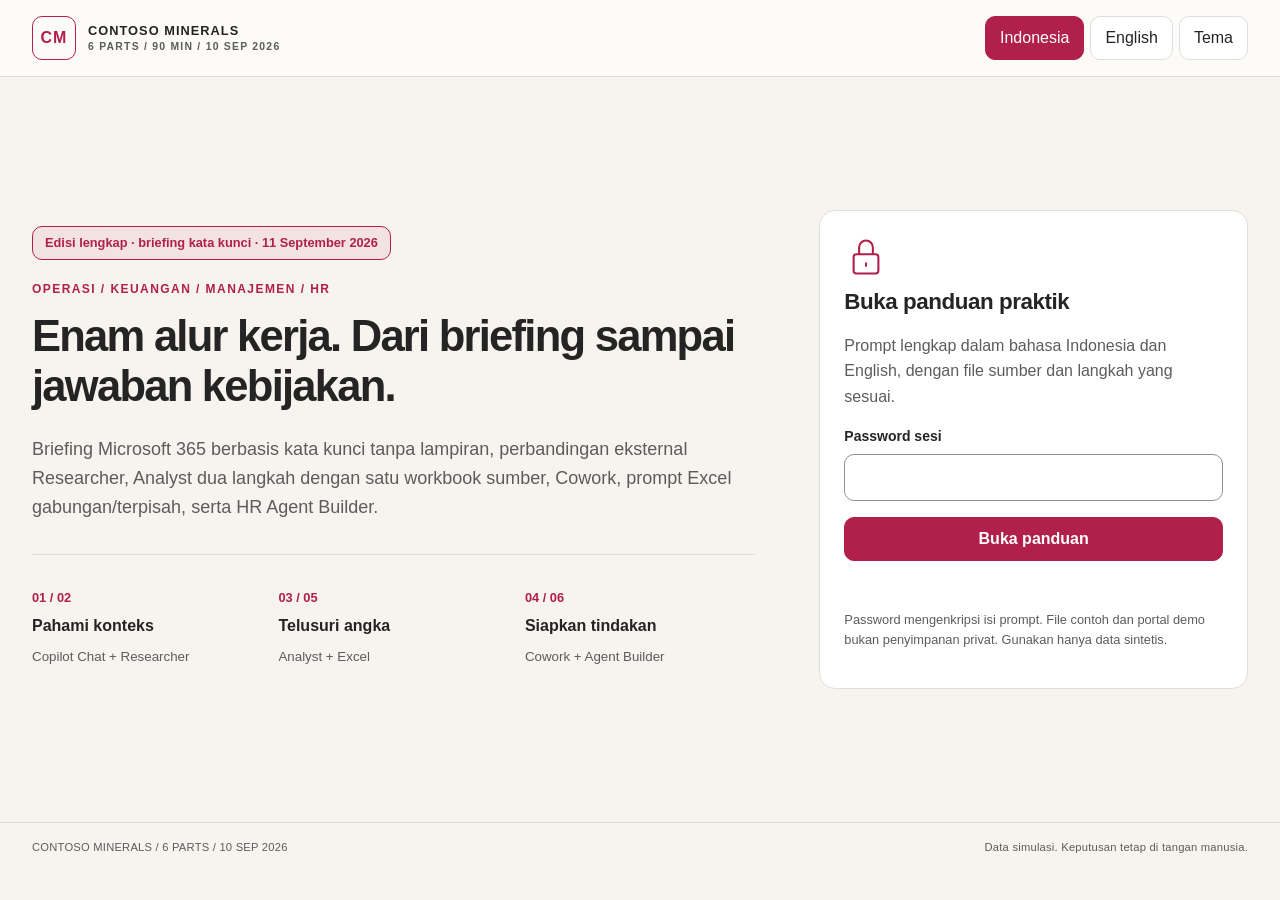
==== commit ac3fea11: "Split Analyst into calculation and Excel export prompts Co-authored-by: Copilot <223556219+Copilot@u" ====
--- a/index.html
+++ b/index.html
@@ -70,8 +70,8 @@
   </style>
 <link rel="stylesheet" href="guide.css?v=20260911-keyword">
 <link rel="icon" href="data:,">
-<script id="encrypted-content" type="application/json">{"schema":"cmg.prompt.v1","iterations":600000,"salt":"8Mk3yZK7XcU8s93cBGSUQw==","nonce":"RYzef+G8OMuq+DkZ","ciphertext":"F/g65GlAZOkTj3IFCO+Bjj4ckyF8kPZsexIJz5A5IHFr5tMkgrmyFyQGOETrhoq5sA+LvfNVTF9xO5pl4Skd2bASq3VO4cvB5x4yGg8AQ919XWSqqal3Wduwt+ezwZAG47ZIsOooRuvJsKa5l3NofllhSHTMI5KxgBDfcGEKCyXnRJjzSSHayfYUVT/HCCwvFkypbTNS5xv51Q/m+rThrDcG0AViCVkKNz8pslyIMRvc3Xs7p/6ZN9r2ye4xP1PqEQ8noifwJBu/79GNoikx8Sm8fVBQxi6Nf4HZ/6cTCQkIlHmP3oO6NBdvd6dTCZOsnHenRu/F8TTghKsJSEr/DoRbk8jpJ1AacYGGuMDjI1JtRnZW0ZjH9QJbRJbFDb5tV4vXQ+I7n18uBZ6QIVkZtUlrPg76fGEXDix5SQeMbAJFRgBG5lD7U2wCz8ltozh7Re032VJLLhv4xdkekNOjGRVUR2qNkSJUBf528f+A5eNj4Eem1U9nRy68/av1ztwEbaGMwn6BUhb9HrlKqap1t5AaEN67OOk8t7oO9mpIHCiqvdQM5JrZ+ELekOJ6TGZtAnaUcSxWxDlHc8yEqvpGl4pdmVpwd/1M68uEQuQHDE4gtubN9gPDQQObMGhPrO6lC/JkVLYAMGwCOpmD888V3qEpJUbDFGWOjwN8JVnQh8ASSVuL9Jao8ogTTEbN+KYH8tA2CXdIx56rs2VzL8/tSp8U9h9cSkZ3Eg1Z7BrU34UHDsr8bma0UBawSRHxpOZUwa7D+ftuuNoANfrI8qKyy3K3EsmHRL/WR6pFJBmY6tHxryngQRBtudGeA2C1i0770U8pv3K2i5RJMkASnLPOgfsfR2HUfEhMVuPH49F2prlhS96oolGAjOXJgchYZlJxZ+RPVTBwZ6fZDgz9LBZ8riFr6KDNLavZMrubcAR5x3sfpyfKraO6X0/ly4+cwHmWPIYJshT09m6icgDVbv9bzRvTdkre2I2I75FVTvDIa+9z4O1viXhHE6xwRdEKoAYwnotonBXN3SwAp5V7N+o21Qu5nY+WD7XuBRpI0+1VrxozF+uSgQRu1Y+xjPwjFoFs9V9ZE4/Mw9SgCEqZ+a1rbuy5tozDAA61qCVqkPPIZR6uhSgiWmnd3ECbXXAv6tCKNWoFs3trF/90Q9GBbrG9ad1CPyOXM0fIS4YWeqoth+FZyYdxi1f4eZXL1S+RSMvZrdmFW2gj7uVnf33GSb2IRwXSYGYftFXfeY+fkb3WgHKtqyWohMrbkNJg235DGTuW6Xx/[base64]/mKGshUHVqpuT71d+Ufd9FUZsdeFXqrmXB97+r67yRakdA3iJcFEz/eeo0z0KPLgCL0zfM0RSHJCCiUym8TNyc8OmB5eeo1u9beEcYL8wv7u2k2JkLCnilIawBSr1LW2IAvDQW5z8TxMTh5ggEFUn84taonCsdkogOKRrDMW358HpyV2fvTHDgzAClDc0GAt2zQSyD/kOxbkU471fZ1KU5IVaOnBwzbhM5YDhT4cyjO/t0CmQYBfIVe7iBb0cWOY9G0w1sAbW4Zk3ZJR6yWzKrjR+zJDiWqWJiu+nCYSQ1UKCd1x2uiyapRz8SJ12e5PMqk2kHP6VhNsGTzkBTlHXxL6MBYkmQBzq22epJqkB7fqyamh5WW1xOfCRQIgjmCts919LFis3EQHHvgnVNxPMCme6/CPyZLD5zhJEjEeHfyWq0bBL36mmDgoj4RRrK7PiIzJ3H2KBNtxRpRsshizYhnG2jcoMJ3I2AMcCSqgovPBQWzL5t/iL5Re/hN/meEy/c4rWwWvIhfPXKhG0bl5Kevz99Adu/[base64]/F3qidDSMksnUIcrnOOIce+Ew3qhWeA+NRq0+/szUtabann2sYCCbVYI34UlUxVtXNdgpFlhq5hsZTytsCWceRR65zP41OUtEmw63uU3Q2vvU/vIhy6yKOtFJfejgIJxyZpDfxErHNpAcSVsU+3jeooCnLc20nflx6UuN5/12PRD2uUEHx8gs+uazJWbbFVXcGW65quE8bjKKGbl/FjMJQ04tmjCv3gxhepH1FII9c0f/[base64]/oFDnSfnISprRnLH4Dn3LFkCy+3rR3OjGuplkzIWc+ZiVhgucsvx5fFo1QQz2DEDOt0EYTUaavoR1TNpxC5of36KFCWhE3EQtalD/HyL1c/MD5JNoaiGFt8LFDPUL4Y0N+zpLSLqn0nRKxa3zZVO54GJAYdHPRQQ6IJAbuZSit4GLWcJWWh6Q0d2BIVwxII3UCDudlkrdQYMfD14HtJA2cMVRzzz52VcbJ/kpDZqrLy2XZRFiTl6gGcY0N+r/bNEsmoK3b72kiteX947hE/9E+TzozPv+XFiTmxzjXpT/Va3tAhnW9AjEu9QZ98oMRaSdHW83z2mTSp7dwrW+qE4N09MZ14UCnAhSeFVQ+E6rN5qYlRqksNytQr/lImGnX+EnoK9wMAuhDxmiRuVlyhuqfXaYOL8TOGnZsqklBdnWpJayVw6ZVFbQRszRHGWTZrl2RHO7A4lSUXkckz4GZqx6tApGNbOwUiefFMSU2ULAjwzewTNxrLH/vGuoRMMalqZGOMsGs9IE8ZIGC/EwD7gbiYEidrc4kwqXUp1+l/xmwvWON4mwwIiz+OwAEMpJfdaujd9OFl4kXQg99wzbioi/oL20D85XLwZ/byfOJeQe5HJWdmJKsfx8/I0jcWnp+GH75MBpq4n0WlFA0IKmzkKLyZhLC9Zq6Pki/gx/uEXSXOeWIZjyY6smvNRI+kN+RNlbLpEClklegTPewA9cUtS7kt4f4jwE+1MNIww32mEoYsNlH0z2zZMd3c7PUTnG6nOVrzk1SIajz58c3WSjpmOjYZ81CBQUy6tn8tBi7IfIcMIkNy52iMuwRYr9mH7MUwzRAFMxdX40WuhZo8NPWKIpj28sOpe3Y4Ywn/tWua9x+lDN4WB4VQEoRTzco8G39imF7Le1Et+sdIcj/V854uKawk5M+/7j+wE3sz88qXU9NPNY9PY6XjFOQ4vFBN/Dyt4DTM7vfDytJ0nXIZSt3B7ddBc3VTMev+AZdqlDj1ZpM52y0i3LwypOUhrLdwiWwV0+6KnfhlOoduNbXTNOWfWiO+Bo7GffU0ucer09Xe1VnNsEcL6OM/bliDMwIHmw8VnUd4stUmEL1i7+SAKUgacLoIdI1nPBc5gGeyTwOrv0yB9J9JI7ff6u7pgu07lmpoRwamwIejRimthH+Xzl2ZvvMzLhFAn6t0y2SNc/l9k5xJQ0yfBcXeDbFNewROg06I8nElaHlc2pF1TeyMG9kOhamya2FTuM4gLrnr++XDaJfIE0n6haIbt7EejD3DI9mF5ryyzCOL/8OIRT8t+0iEWsBVTYihZzIkRZO0r/aAnu3/6hWHbhtQ23y+rCHKjkCX7uVpr1RYq/bdtkOqIdW7BzgZpodP/uNMKqfec36zCoAURDMPjpy6MB1NssRWGBxUB1Z8BGE2gVzEfTZ8dNBCK7RZYZWMXtHN0PKroYiWJnjxMNrqOjD6Rbd6VSq5x32JgalvhCEgH3zAOR196nfnDaRnQ9m7Jvb7ha6PfVQv2cIhs0cE6N1rr8gV8OpFlVFP875s5wjEYYOqATw4CNBMD6zAN4/izoWiOtFaOnJemVjQGRPG0FjSTpBxa7tX1Gl9inEjRofYys54uIFrrnZsI+QURnqYQx208KSShlq7efyYRATeUgAecWr4PWOIDpE+73DSS72/N3WqrJETOOlDBuy/asTQj9ozVHqGsKsXDGaF4lkC5O8E9BTMVKpYsErenPULTmDwOew0z1JaoQdTIhYfovULKUYTZ3qjaUP4bfNhGPxI6UrcvqyPt8Yo9ikDF/DK3DWIW2Jf/+ykx0ur3oguqproxFi+kVA//fLP8Gmp+mtTpVOZXeiAEu+r1s4zfhpraTcP565oXXW8Yg6S8awX0H3j/LUe0IBgHBe2xJL6tktidn3Mo9UWmTGH9fpWA3Cj1x7HcUlHJlw+BaQGjGnhZPA4PHsYBLla1QPEny+dnUvxSyY9KVTs/s+Lri7U9wIMi0Hzvtr37UHgZEt0eqZn0QW52RLtjXsKIPI/bxRivK9RO7XqUIeQaso+14u+1d00rqRwUS51Mu7JbnuTAk2FoOHc5m5M+WSEudvvFhnnWPmSAZfWiIVaT2TtTexcl4/323lcVVYw3kV+6a36xquowabI4Xt2sS3ISILsmNcio13riJR6QNhJ8PoT0+ZwxWH7eFVSpdG6uXbx0ZYSMuIgq3y/mwyN8lDtA/PuP+EFLJ7dZLjLaHkHUvAqHvpDCqB3+VQ3d3iffLzX7ED3oOHIdshEztAlJzKKT95Iqt3GovYxO0/BPauPNJd2xVQprDPV8iu9SDJF38DsvOmEk4oG3p849/RYnUF9rINxASvzEMAJNWhS233IHic8+5A8s/Qkb2Tz/5DbceHs90woz7uzbr3CyOCYiwZtgMuoMsC0MrOvNOKsCLTB/KrFfu2ZNJ3Mmnn7lgLRcorVeAOyC7oAKRNW0YjeOTFOxi2u0rDdfE6osW/nr6t4o7fAdfZfIDNq8is7+h4TcoujbyAheCMaqFsMAl1emPAayHU6rf8Ra9lji+vguOR7gve3KLyZtx0hvNzsNmlBB4BrdRhMYtxhQX1Fud9O8jjD9hmtPRs5eWuIaiBiv+vhxvqUUGPSkdU4VqLeCBR/4kdoWHDEChRw25+sIXFbfV1DUVplf8IBSg9TI4tTKbd/N6Pgc5CED8dxcGAekLxWP4fboaFRlmLg38i6+TqpT7kjmUvUTv/aL3BU2802I3T76G/Wgcy7qJ+jnrpiPcPJcEVTMaNAgk/[base64]/Z16WawhEcPbwRR/RAgv/943Mk9PdFep/7fBWWYj2OZCGj2aQCCYrPt+454nkMCGT0D0pGdkyzS6u3TyfgGN5vI7/HNM8ElKm4ionD0jmzuhWYeCz3PZJXjeBMkQo6yscEdO0hIfpaxFmvjOeJVht9/0iUxXofDwA8eJewxwnFyUxO5YzOoMEABuJhqXivlpxYzjyIqkiDp1Qb7RdCma7MRatnKAtDJz0X8CMZtgK3IVTZ4gX6X/1w64b/3mtPap4TIvGWs2q6FQJU8n6rU3XK/sLNrMtYYaSguaDJ1EYryLOyeTYt89qDOaqTweerKO35/CxWacACNknv//hjhdO9f8tq096Kb/IbgNtQddv7EEb9ecuqX4pW4vRXovQIOzKp9m/[base64]/UN4DAHzyaQ36bVyWzp7goe8Mn58IVSssBmMo/h73jSxKblaj5gDc/C/knMQQpB2pMQoNHsgL0fq18ri3o4WZiijJvdzOuMi3GF9toYi356gKbvDEvcqWwXM1drU/fGIW0oZep+61QgNaZIKAxZw0eVQLhkVPo3dL7Ez1FAsfxNgmcfO0mTqNz6Y9P7fC8/6pLqfskzDAQ9S52l82PnyHf4vEmBWEYuVY4i9Efe3P7D9TQ3tU6TXDRZ4lPIZSV8QANR5GHXD/0h1P3tQL3modi7GQURlwr4WpSlvwb/W0SasxcNo8F8k4bRrVvUQdPO8cpWumPr9F9RN6LcUXFVhfIwklgHUpzLBbzF/wJHfcE3CC1hr7cd3XBWdLhdlFKxvw03kBPn9w5vWYLV+d2gHA16x332WzwciiWQJ3oircTSNrlJ240njaxDRJqiaTzc8GkcYC57ZMs+Br8ly8y9TkHq5DVbFPm13dIWgHHGLu/MwOpp6R5KoBWlR/[base64]/si3/GLY6wN1oryU9L9+qKYF1gGtl8b89+W5M3Es6bRHkcOdkpTqvsjUVrW7vV+9wyYWPBKfks6FQLKqB4MbVj51/IVyflFpYjeF61JrpW8NC0bYKnta9Q4uggXhh9YXDznc/sQ17n8miyt3aRX1Xsxa0KWUnJQYeQhSQDwf/yuhgouUFER1avlJAlm4Ep6zaCSda+YQ3ST89mwNWByFFuf94gEbWHM7bKkXHZlyxy5Cg4TSLfyCDjYu/qe8oyMszBq9wEHvzkm8GM5t57BRrvamKLv7qUBoNfUX2wsAKff70U6zgEDnYNsbruLoW69B5Bk0yVY/Hrty6iOEz+dRXR/nGzHnJhSDLIgaHZL+wgBOWbFsyGI9EYRysKMuCdDjF+tKM4j/BbDWhBZ1laaqYs1tYy8lpvGQtFprxwnUhZZD1z7t45tJETUHPmAgLYY50hVFjv3BR1LL5FAWud/Y0hPZAcJoNyVh0xauWlmpjL2vwb6daDZ9ySixdXZ75Ik+/CvUJDWyeiOjtEXGnGVP2XRFbbAZPXenyAi2YkmGq2kj8m9oQ0DPExKWffatN6qS1M/qoW7MF23zSGOx+XqgKfWqmSbq17i4wHzj38qnAbg6/j3OelpPYNfbI8DTin+f4crsSaPJcuc3HuskT+aWxvvoBIs8U1EpjmmRwHBigcs55wnTLiojfqfVsl/ekSJrrKcgh8CSXNwaPWm4TH3KA58aovODYrvB5Of6LSbiv1b+91u4O+XTWGK5oUjnEFni/eKu97gAcw0RRa0cF40aBl2vhchP1sxU9GE4AuW11YeE90daFlv1aE/uGXyyH7dGCbhkIcRTCm+74ZKRh+g7FPMpkFlyfVk/JeK7c6qzu/MgPq3mvQttnvR9ZgFCwGEQOf8GSV75oh4HMbswL/2x71ZSvY6Hailsgju5C4DQS535Wk4+1XM9FAtp4aoBUBztsgzfTszkpWf8eBdZJ29NaI8S2X5W7c1qZsjasUT2a9/0pw+UJWmXoPaQTaN8aYVjW1ZyK6Z4iIRQz950yRdUkDiO98WNGBu85yUL4sy+RbMXkNL9tcglX7YW58amjYLRmn1u2OFq6/XSk521vl8g0+i63R9qJCuoFLNQ84CK2sHcGRPWtZ4okFBkvD+VkSMeZACpScRqWqLmrbOniUmMSWDFm4KDoFouJ03OfMgKBXrxiLZ4jJXDuiDe6FpZASZ10PvqcRSi+2zkOgHBHYuBEYOyShA/A8+8RbXjKUBQtkKvLXr0JvJGlYdqlkk0rTMjdUzNrkP6jisf05ll+vVSPTDcSX4iH8+Apbso+DyOCjxdsF0v5y1PpyZKTb7wdeKQoxph7Atn0QQQa34BBVhymxx+s3Gw5+VmVwPKJ3y8eW17x8cqwcSEdSqRZf75GgL+LhwlMt1L2wXx2jzK/zObWlpJ1mq3jXt7Qji/kaWVoBgfY6MgORRuahW2fy+8fEDrwSJCLPTgI/4OMl6oI5PWqrqw1qeOHlXcWPQeuoILcpAeAdePcaJhUx/iWS32+kO8FmmDDJw4dJZvMBrve+66Q4kRlkp4beNOdrDdAk/a6ZVQOiDG9FBXSJQrtP/1VchVxnVYrBllhDO2d7arwLymJWW7BcT2Iw2E7JI5peGdhZvPlI7ia3WJmiby/iIy0XzwplgncC7MxWpZrhTCBtR1HH2wXNoYf1nNi0hs1NTDseMHtdEZO/B/6zGB/0DS5ZuIzmoljq9bIthYdGt0KzmGhMFJF2oZXfNzax65CHIlXpWroGx1UPHRd+YXq1YXW1ZLgMlVLCCt03b9qdn9+BEemD/7ptidlBWlG40vlJQkTrRV9Gwxc4RjKkMU/3LZIhuqD7gSk8eAkY0ChXA5yAN8rNJ7mEG4wwlEVKOUB8660jsZ0dNB/KPfYN1JqpfGdevtSLIL7UWO9YOvxsalGE6fSseKjPa2wL5gmJZE2zirZJMZKvc49eBGJD7IxcnXy/RpUMSuMVzvZ73gyylFilCcITcqUV/zviZ1OSvxF0I24zX5kfnPW6n4aDMZhiuuU+pqCM2KH9xjj0FzjPnlBvO9Hnlx8OUTgNPHsg05qEoprZkwH8MpwcaqIJskS6Amzh6bDicCkZB+Hf9WzceYJ1l6nHP4gy03J7TeyJux7PrIwYfgU5Slj2W7FLkdXx/xgr7+WIPLpJoVAYcUN7g7lj5Ceq2AKSETjQJ/egRGclH/aUwl/B21ntHtITq0q6hjwKtLyYfaBiez4nVVd3Z1Fp6YrD/J8XsroQ4oMN+Lo8vcw4q6NUs9f1x4n64KyGa46iP7CYUULc57yR1UxI/0sAkgGkKQJEYwSTsXpMNpMKCkbJFH5gtLv7IILdC44hV3QOtwNNjZ1bn5mPu2qyKCI4gEFf8+VMWXUD/lzl9rOhOCeaE7AtRkDKy7eqwqohCFcZltjv9mMqKld0mSTUCXnl0zIVclAK13i3nJ+u3sI1/pwyZ5cbWhjmDLLKnhwCQnlOiWBo8pNETWXSRGME4ewdBB3Nxtyr9St4BuJqA0qgJ0Hh2TXp4hCNBCzdkiL7IGqg0Fo9L4I0EpR3fL5ZCRiJvUnrT20midracU8dQRknwKFv0qHWYOMAbIboosB8rGKuh+jXwIIvot/ZoNOKVb/[base64]/Hu2cquD2BvSNoq2wMP/m1RLn4yvjjpOI9N0/djW3fztADGiD5AYg/FmtVEfWEI7IcqC1ub/7NNm14f7AbPpZt9+JjyZoJQ4aNU2Ow84bQzE+PdGF7E+cMqYyqK4EOgIMgow8cGk41SUfSZJptkBdmlVspqN2BQmVE2dBptao1CVImBMAYxHc18XqyNpAkzNN26bhXPsCmKhltiNy9trSB8r2XpAwHlcixuAGE10O0xW4EIMoc4rJ/rw8ntK/v5nBxqSUwOZYezRQXmzbz7GjMalB8xQwtsOr35Cqhs7zHbaJ7vw4l0+6w83ix0VV+0lTOIVjUOLzn8pnkIuze6sIqqmOuUIMWVn6yr/ZmIlOPpQoKIYE303ZFvFr4pHllbF8OtYor0mEiMrF9B2bSkAN/Zz0wAEyaiz+R6fz+CgRMdAMfFOcWaTP94zdnu4rQoUAbC7jORAqB6pTKq/6/BHs6ZRlSL2+/MppLZFeLjqIjry9+/LexabAKMwfR/NRe4FPb6b7T94jtoO6spF6HJoz3qmCGC/m7tqxb25UlJTZ5/knacxakDrNm8p5Z340cHqPs+hAuPH2u16h5vzGpRp1j34shpAITZlyVKBOfApc9x8XLUsmE44tGwU0+DILwv1x/Yg1w2Ppc4u+iMUxPRur4n3tvucKzXmxCPPF5dUXG0AYWOQvTZ2+1R1qhsuA0zHBvZoAAgbs1zdyI3RlvTG9/ARwmyvwwQ7w5V/WBFOOnokPEQd8WI5TE4gK251Urjb2B8lReCD2HaTy/zj9fMl2yPA5jOTgcAGoiO0XXIJRnJb6E6zpwUvDiIGpCIvNCxxheOSRpfWi8KUSYxNOtpZ+Qy19DeyCXs/ppklKybEUz7qKHtFt73NNnDHoJVe6qCXcLs/LMmXSN8093wftm21Bvr1r8lhGp3EErVQ0y/slm+2dcd1MPpnSlbsg16IyoaCDq52beP6oehyipbeubXEqrP3TWhcjE//rGq7qwTP/JndkXfYYa+azl//+PFmdDyORp5BzkPHMzOXTwMs8SVWpFEjG2hGvJfVMeD1TzJv+KDJ8SVqB7hkF8aFWIYAbmgLH2KGINqNA1I+muvyszzdtid/JElQogRd10yqA4YDb+qhBM1ZxXvCFyXZBCH1kbuKP7HYMvWFJO8w0t4l+81oUI57lFjVVizgLjXlIhBApJn2mXmFR6TVnQNCoEYU2bj9fUAbTYeLjdMtzNMluEjSiQRqumw+0xjRZ/z/k8UaHkVbb15ke7xl2Dn6XMXjB03jkaevZxKKY8nANKxex0buYJbxPyzoopmOFc0eWm7ZNa2aEWGOk79u4KtxcQ942OU+1nLNPJ4dLByCz1W84BsMooVycmFEtH4RLjJbohOF77m3lamYZ0HXfEQMKvbLmfqLHI9+PufooYLRWTh4+2zYsqL2PDkuNSKpo/6eTSEVyXjzOcnwvcyZf05QsdV7R6PFBoxNGuaqJxiwGsBpnZrFmj6I3qw7DkJ11bkst3EuEAaw1R0DLWDSxNtfd5p4z88o6VZhNWj4qH1Kymz+F59fNYkojpd0Xxwolrei3iBDhm4SNJdYBOdxvWPrrcWC2/T5JZqA20vRB3f1eEsIxgoemf8BeYu4sc8JmLfEyfWXW6eAVhU5MfRlX+S3+lIpO5DrBAnervxA0e7KqvcbvF1qrAF3Xbst3jh3AWz+lQfHgFxZTGV1EO7sFYuHve4AjM1OPWfrdWj4bXtRzH6Sralyb3bWW6vTc733im15RkvrUUyAs4M/9YbsTElQ0ib8r3pKpJYGHPkIWDxTV/bHjre7DoaUzAuOMlWo1WHvi9Ob/amOEsIAS8tEXNjRozfmolcI6eol/aJcmCPdy0CWIHKohepIkvGcfYU1Ip5g/[base64]/NTDmmmqavOTCHRxy/PPn0/3nnvASY6diqkfz6DvnGYEL5fmKZ1R/BEP0+8xwN8dttB3NKF5GKEzUM+xHrDJHuunWN+A6IFalm73yhR8yNt8+mf6WhE0KYgSlmxzcManIxKutsOar7Oe6UjBa3qsjR8+fCypilWk9Z+9ExIEpx0j9ldbCljQsHv/fY1wm8Iuxo598MdY35gCjEO35WpcMqscxKAgAMM25heKdjb54u5tOpPaBE9xlgvwrB+yQIbTj8Segj1tW5OGjSWg6Bsx5w6WUtVsfwEFYDpC/iYQu+sEx3pw/ZA+MsF8wiTWS+00Frv/AvvajgHwm6I+V8ynxw/qm5CfDA6Pvl039Haz+w4opgrEuF5+UgM6Xl3xzhQZI7/jj2a8eivo0otjQ/5JuvzsxTAbRI/McK7BVnC5mXjXVaGJ231nd/Q0979KcNW5oydizdzoiXV/WtYjhJUlJXh2YTtLhxs7wc9AJ8d3k+GS3YZM9ikJPUewOyS/qJwhiUdh2sSwXCZ0nBbD5h4XKfvVsBPQvN/vIwjPZjm4szw1asfsCgr8rwJxkOP4liRRDTc5C03DuxED+E0TjqL3yVuU2Rc0S0Rzsuq/ORKV1OsN2QDeE5VxBBsXnvOm9jqq8ITRXSuWF9OYJ6qrXS2ZoC1bjFgP/exPlTFguzl1+nhvTTUCbmgapn2PVHJfaeTgDOJIW+FsSRvXD6u66rlH8XFdSC1677BiZQdfdH6iWCQwRDnt+GoMbXqVk6T+BDpTQceu9n/+rQZmurtEniHCl5EYCrQEMrByc9OgQZACPfVtJ1V1t2oW1w0SjwZM+tbwO07Bt8hw50WZw3JIRzmzQwsdHYcFq/lKAOczo6TA0NTNmBwSCUKYt4VwiZWT5evoPlUz8Xo4O46nJS1bdohFr29pvtZ/[base64]/[base64]/ojMCLLE1wMm2X3xo649QpuLRx2O5jBvh74y1sTv+ghOuG+wMF93hx5C+tqU0rJ8nSbccBGo9brZwtIFP68xzlQOY+Iy0HN/XYAxwEGtOuXqW33zpleb5l+V78Lvy887h348Zsn5Lyfm5wGl52ngerz0aMo7L0aBN/eHVoTcG/MDHlnXRZazotJqsU2NGWJzer8eA/XF/ekCWpILrfxg7fWN66zFEu8Pv5mWM5tFoFyEPmaoVt8D1xeDXpXTjpn5fKExwnNnVirzAjLPCGET3nGlNUOtMPJ1KsbqnLUqmU9Qo1fkOVUZ/ZkTwddBZBFk8O5D026HyQh5LQWsOv/+MmFSP/[base64]/d6643w4xgaylY1hcroYoapBp4RJlU2czVrUdgff7z0gYnoa1fWkicmcnNp8hvZO/nc5SJUxvlFog+tNcbJlByDgLLGWxPCZG+ZtjnjEkHlRc6nI1RON/ryBYl/o2ty54EKTSbN9HhdvnkgAoyvTIb6Z2WhyAtFHu+WPZP95K7tju0SRCAveF+x7DT9NJ0K0/2plKOjT80AczGGQjv42CUqaPsgVAfQ2AJMsEFCTeGw/b4U5t4iz/5JZgtLzxHV1mlXq1qdxV6QY59xNNuhBYstU2dmeUgXlyeqkQtqvpbXlngexTIXqf5auzz93lD/X2tLNSXSRXKVCzZslGYGcvpgq/gaVucUv/8MPM+fom1mj3Uzsa4hST1kgXtSBOYm5/biLP8RMwyNgv3qAnqwvO3zuoQXgMWU+BE6AEIP2q+fbTBJ1RRwiFRCWeuXTwM3I6MdIf/3/vf+ZeB6/yIOxhRo1QgddSIFQpHMRSAyiL6ZGiz/qVDIL/hltghSV/sMsUCpTO7JMVGpQB0Pvwmd0wfH22FMaOnrn08gh74LBAksuaxXJLvP80/AmVdkCEmqjOB26SvAPn1nAxDUF2pK5vEEDjVWZcUJ0kj+QU1h5ZTfRWJoKc++i+0wEEiieMhEAQAqmlWoeyXBaK586bnn9HZT0l0Q+lzPO5uBoGtX6BDjYjcxLoVGPMxI2h0gIm+AEH6U2Tjk5e0zQH0q9Ghn/VQPfwrnYQX4K8KD5aD5MugUJhbC2RGBXX0L2ReBpvRPezalzYVGyJHQ2o5xu+ZEei9lJPTsUZhsHkq3sMPm8yoDpZQWIl+Y58fC0CD+mWNrswOS5PiIba8R85/bcj4NZ8AjVnPkzZorJy7WHfrRHefYdcRTnT/ytEHIEmgSug2gWNZa1Jh2UoKrq+4Z65qFTIRZddo/qkwRI2nj7xqIuYSzmWzP4PlKUAJ4VuWuO717Jtk1Qy4qUqzEL2cb4xc0mr2ENgSkAuRmLqyYHst3qIOVAIwzshP6jtOLGkm7GMVgD7YzDhlcrmATTZSre+0ehA/r18lCNYVMLPtxUZN8uNw+1DowZJ6uUKUGUNfZWvHOuqq1t2KYreHJfXHL3CnmrkqQ25eZebNL2JMFbfeQxD5yIJ1S1ikwrQ1h7ePUXp6uLo24q27v7rhMaxy7T29mM3fkjLzSlodTSJI8PQOlaMUWdFTEQAekgCZX/+whhtdywteIC7dXSBfu7oejhVAje6/AQhFyVs5ZfE9BppVy2MOz3mc+Farjx0EGZnuzIOgrWE4+EyLcxkb+IF69TKw4UgMcPxrF97JGMFicy1X6i35vHOjyMaQdz1DuXMYk+9FAfw8NqlnzM3z44ipcQIA6wHN4PV1s2Jr2y4X7ZRMyrn+JFc9Qw9hu/iiPHMd/cxDOwjL1xtG5tbLf9Sv1kG4p1kmlmBR0YXlwWK3KM02rOmclDs7M88ysqyHbjwZCR4uptRUdyhC1MyjgqaS0QI7J7jKGUmuhq8SxEn5irm3pZ+jfECIdRAQFapLCTN8HnVogM43wHXEQM/CJxJq12QZKdybxCSPGJIRLi72sPENPqeLW0D+uog4yQyeTlWiDfYlTco+hhYKvQpQ0px/+JEOGCfrLJWj/jWb2KYcGqLLjRVCbPD7CgO9TLg0OrlphFEnBIxRcW7php81RS5B+lMc6RHJ0DX+wd8ITU8+WiDPY0zIcibUoQJOtKXhsMMDelwdtEfrUXihpTeM5Jqu2z6gQ9NxdlOpqWEFn2YGKqPA8Yan/MmAt26ichhGXWv8GGxw2CNwsz4zPGJaQi2wnmy/9E+mpeM+gep3Q9fiLF60/aKHYuNFEhANlBTCxWegUAdo94CsSox1pLQkqsmMhK/a5aYf9bSXq5eFPdGecF1ZFnDYpMSzia49pFfVsFMm00PQOgU/d1I4aSyExTVykzBbylQk0Gf12RAK/HfRqNq+lF7w6bu2xgEb9d8vR3GUG4kmRmIUKOizbGI2g41+DPHaxFGyfsdHdN+hXtR+Vlw5UyvSvUk3Pb6gyw2C5zu+3gvfabOc1tf4RU5WeCi6scQ7zuuKenz6u5+PBR1Dr7M/xOU14XaBGg8EhqoFirzetxAad8UyT8U6VQ9xPwuMvm2g5/EgVJ2iLSA6vkXVqSZlIsd/STKnEMp8r9hN3qSRmF05kRt4yeLZM7ZOZiSAjZ4YjFf9IGetPUJ5FUS1oLwmSVSHqL2VuyqYwoqocpu+kXpMv/wk554OgMLtueBnHe0Y1CgNJ+8i5A6C9ITLWJT/rjAhkF5s0f3v0tlUzztjquICWVowhxptvZ79KhwhX+71UMmcY5L/ydlQVBlYj6AD+JyP3yUY0FU3UoANIgB1gh7IPrPd7y/gwXtOZGNzVDQXfi6SoQPBthBlzV2XAtddSCLtjJDH0Wf0SoSXvgWWZSd69iMlCcg3lhaKfGPxgVuFSvUK0pUpssj6/Ga3ZYblGJ3MRKhXDxwWXcpOm8WIMljeHAezThj86rEgOTSKL9HCbu//qpfSXURADifQbJ6ncJXIVBRfF67gOtc0CLfgYROaphaztiRUxjH4Hp1graHNcFwUupBrC21fcU5f2+H8ScvoTSfObddQQv4lJO58new0q6HgNA7cCxpr68wmwVRaA7q09b49aoyEeEb3V/SPihH2KW5w0r62fssImMr6eThzJJ6xQqidVn4Hxf8fgE713b0HqWM5gK7p4ltaZGYiklGVSt7EQOrPm/M3butGrJeurYfz2FFvKm//PmTRuWmcgJt3P82r5hRFYFPtLWnRBILvnIT5VeoeY+qsNRWUt0dtQP5ZqYWhhTOZxWLw2f2+pypcQUhK8n8rI535x/6LpcfXv2n4B66nTgz8PoZ97IKb+iLGhDA9ahc9YtwE+Z/8HN3h3T8+i2dQwIhMocJd7gXGGd8X8HJmXiXLX0RGg7652fmO2c02C+DJmYa96Z4pthO7qMf6cTmEGWR3OnzTKBhuK9yd70KyjUQGfLi8lglRqJ1oRMX/et6pBiqIVtJmgfjAO7J+krGgrfSn/MUwK5vKZJPAtTX0AyMUoAaOHdvPq90Xffy1TJGbNBNf5CLGCURZCtHejS7zDVdybSiKWmzcDdJE7LkzWx+8ZfU91s3vW8YI++KURpLbYEU4pdHNMfVw4BqbNVA7pHXc1U0GGCH1Q7/7V6IoeIWi6brXL8KJIA1Aquapu3Bct/xo2u5zHXTym1hW6q+OhfDWZ5DoqGALUm0z6vvx7cwU26xd0RHYFkAudkdxRFhiaKcwfjvGRMRsHHyAZgeRcchCI1ROmdUMafaVf9veZM3O7lnPTXWaH/2U9ahYeVYblcwKTvHZhJr0Y6v5NA0soShvqXAAfqlfZPfZefEvYwxr00dZO3Z+99sEUgbGuolHoThZ9vO5Tik862A8QDRr5l7qhaMekzbWNCS8lGZQAl+AmEGH3xFONvKKZ+3sJnxBb5gy/0CBxkcVWiK5r+JSMoivTkn5eOBfB3mI32VYiSPK1SpTl3dnKXH9a68Hi93N+wHBSi1I/pxdOJ04RjGGyV47thcoVOkBYznaxLQuNJfIJGbu9R2Qm/5sitCrlf8VSTl1iZQUqTV9HFHUy1laSSZY/6+nB/VDus3JWYGqCdAo1gbH0Z0yJCxs0QSpu3HSRILeeBI8DPTC2PnHSPNLJrxTHfoqohfe/WDqZKKLbYIIZ0Cd37L0h3e6t+6CcLWgKOTABjct1xgPvliVetP9e4aoXBlxumYg5r25jFdXOQtbZ8xfeACbMvmmf6Mz0pU3BnxwH7Kr8ajdmM4oVlHLJ43PtJcZh0RgV1i+zWqD4MO3R/iQoIxuaU7qaJgrhFOeutCrEoxr2jyWpP7aVfj7a6sXaWs4aFLdO7jlphcJBzmlqzFUunLWqO18sAfpFnh5e8Txc5YeS/PATwph3Tx0wn2F1bfB0laabG9XDcg6YBAVAmBLfjMlzuxweIs60HC5QJx+AFsbCybwAtAJdYEdoaAHc1Ct0FRL5rohLC99HDv6gKSHXH2mFY418rKJTynljNRUTG5UrshpFqBAjETO2JqLnGdb5ldnDgsYzwE/ex9iOQyFMlQPQn9BBlbKM6QGjhcOJG5C6Sto8qhPI09OuGKVmpV+kAneZBk4YEq0zpPn65jb9g8mNXNq7nQfgYu/MwMHHzRyFDke7rqk2if9k88dEBA2YD3binbyUBRnabSXFGzzPQ47JcXAWWas17gbbjfc3CEwaNsLSXbOGXquz/W3QYPVWgN4AiBK4hWKD367O+V7gTAHBJdKTjZAO4upYF9C6+mBVVc51WDBsY6IKC0q/vVX1QPfBKTxM/bEJVQ66kXfdLcMQ5SilTd+zbsbucK5nX6Ja9YGPxd+kyNEArKhY+wvAUD6LAr4DoNRk5T9KgSakDo3EjIaxTLoA0iNFqCyeG4VAg8Q35j4hK0VUuieKxNl375c4wNechyUZCNJY/ENjRIUjf1zl5t6Q1gEKQzSbTn0Rzi2rd3bbiME+yY/SHXV5kN2Ii5BwLRT9BWtC7ofp2GvACsJanDQMWGVxnaOdPMZSl9eZZDoBXH/ufmI3yo5ciEOCaIkTp0NMv2O2UXGWuhaVRbYT7KVLXYqIs38n2REWdb1S2ubcsWdc8GtVyJo8SfIp9MN2BrdYoF8sb868ik456RZ0kIfnS8XC8ddCilXQZaqv1nbYPdOTvHF5IMVy8fzNSaUCewDePVg1W7M4i/ebi2jkWIvTqV0mXk8Zi3NAtEx0P9PNz6Y4n86ChcvAABWFm1pPldCo3MLjoA68v2qfg/czTW14zxbAJPdBQiuPzVDETqhDvO4gW9pseHTimWJBNX2QWl7GfB1zclxgbqPxEtRON2unwcwRm54RVrRCIfaLAMsyCIclrVQrXOiwEsUv7P/B8mAaFAWrFiWBW+Q7rJOt0TOj67+0w3a9IJ1/7ii36G3XjyigAcIcqkbQVBuTjZWKUgZKSDJaGypdg6VqJP9gCrk2oJgnKPvr3bS4EFYk5+ZwzxH1BlVl2AoiR889Z85vGmARf+J7dDAd1q0zr6pDbRGswOoz1vQkLMbILDbpr9TmEw+DqQOAyZrYvRj/nSbLJvy78Po9N626d/ij/O6bkcC4IgkXbmh9frskRlcj/OaCEdaHr5sZzwEjgRum6LE7TJittNbAEsxMJLl01QmZFCKbcUBqf26GxrXHgk+H7VzCg2lhLFXX0PfZRagqc9VtCQ4338QqbnlQD/VLX/v/pXtI2S9yCmqjcPp6HamHErKvtrmQ7ys5Elgp4iD+rfBvnhAVQm5iO/nVTRc21MQGdFqu9poZ9MeP7RIgpDtG1giPN04PPkjBvtlIwBB7GIOsvSxB5ww6z+g998y3ecrKTPS/5OAFgy6ZV6lNRVemENPlMQF91l9RIGcNwHfx4NO+USybLrfdt7mTAMHPh5R6uvOfNdctCSWsiWLvPsk8BqNyO26tcaUHkU2AY6taxiwemKIEHcDIwQNijC6XLiW3LBjGbcXpg6BsYe6Xv3LZBsu/RCTx5K+zIoUIsPXQOf6K4PzjX4e7ZgpS9ptMOQ4/g6eBw3MoEdCHDhRU6BPj0ZsuyOj9mpRCBR0yuZRAmjYRoa1/gTfQ1Rvs4NByd//Bo+OAzfbdxD+Kh08G2eO6PgnrMzVKFpN2fTgqZiOV4/Y3XjCTH7teXjDnq8Gid3F2aLfCUePI+gPfawn7yCO6RFb+2iVceSiUFS/jz519XJVkt9Bv/[base64]/1vDWHz2A9MBSH+p7i3xBXBHL4c/P7YT8KaltH/Xb8pxt7vTAJn64rSWKBY1DMvQ38lzVy4AaAjJmLcc4M/fanJb1bXsNt31Iean7ZrAmeaNiVrh0/JcqzL6xOvNa8Zu5+pbSesLpFMIwqj6wmUXYJKBN3tWjZ5gUa9yQIh0nksDPUpptnOosHMhOquNU7jYT1kZ+3wfoCQ0ZiZcFmdfAc2Ev7RyeRySxE2Lr/kuoSyUAx1F7KLZzCHB1aSgzb15XBUDuWnyXBV9isFYYnX/VLC3wcXyWRRZt5X1CtcMUM0qGECmaN7682TzinFWAw4pXksw3FyAKc/dzfGjHE7LXDhuC886InCAjUiRCkgbQoVMzokrMhsCWiIyh5lnV3BKZABFQ8/WOGWFLkcqklDiHAaD55I64lB35uVCRNtBF/4dMOB60jfhesGIubXJG6NeSRuARGqPXvh4RqBWBNXvvu6enzUT2u0BEn9526vvNVNlDYNmNhWx1mvY6whs0Whaihskj/vYXgaMDzet87oRnunuzlfji+8r5MrYc/bNegRJ5ujrcKSkpw760Jw0Ov5ob+gok3DJplvnBhXjJGdF7tBH4nUKTV5N/cFwwUwhIKspgBCP8yLomOH2xGHSEBRAoBdwR/cvqHI5Brf+UZ6TuxDTvMN9DrYZYYPYbm1ExIVWUx78rBjj3a0I46Zm8liCiz/8nmjKAuD/mIocutpfkYxATLyCXMgpAmFUm1bg0K8rTUGTthRWcnHcpVyWwcR6qbCkjz5Hs/60n5TyQYf/iXViyFUCG8akgzHuZjN0soCVpCxEnICzI5U2KkguRAZvf3eMIeX2RXGCKL0smtDkDt1QltgtzFZtFI2Xrm0Pz3/cuuxPrqaoOVK1+IHqCssALgQVsdHYrb7WAvmlitFE+5rYjWBOuhmIPudPcyqtcYkVvrcdsSchpzMs4YchqLQv7U6FOwpMnW1DCitmA1pqfQpxIFm/yAv6i0L4j1LopiJx3yHs+MhvjqG1SICWfsEsF9cAi4PsdbdHY6661CU2CgdQoy5L+5VsH/AXYX/b6azGql25/pM50L/EUtnPFN+fjCVTyu882EpP82uheJ9j8AM77u4SrFVXL5LcuuPvJaqnEhlO2sFTJtf28pmWT5Vc6w3QZw4N0NhJaVSaraDOfnPGR7N1lssnPCYnNGNe6cr57zBsvr3p4JTOXsl4FDFQ7X55vCXZGpIiYkP6ALd2CHsiJ52BR51BlEuR2tAl/cEqF/gIawHW+xDao56Xraq3mB7GvSpVeoh0gXT4ozL3a0keRJAdcvlSrE4gXJkU6wvjQ/Jm2BC5N+fUywQefQ/higdBJyG26yJL5EpKOAt5/OewmjVlPj9CrFJMFMskaXUy9RZ0RGi+tbDnrV0zzd0H4FVxRFYEFJoecafKFolvT4GHzO738DzUofamQ/ioDKY5MDTkFTLqiXkuKz5mUSjx4np8MPGwLG25pLOeZzkBXPgf3PckuaoNRyQ0aRfTV84zkY5ZkdcW1w7scSzvZLFKiH9bnh2uSuUrUnLGSWNtI2cqWQMvW4xPsWs5u9k0hJ/ZacV4qIQB6j1NFK9P25Ald0sUwbc4akwN3Pa5IIY/8yrgB202gOMqmNtCuPqe99k1uVyGHIsj3iY3QthNeZB32C8P9iy3jEofDhJVww1k+JJLHub8OuITo3X72ZaNziq3kvDGfxjIrm5NvMntzw/aZ4075W4WTQx+OlDc7M+yUXb/iWSsRhB/kTkMCFxbKzBSsfjVeTGQqER8VRMd6XSnqyPZwqXb+Ze6dsv/96V4IAh1W0jwsfB7cuzpfH16m1aBKXLeJixB8fcve83IqFtY0Ni9bQcatUW4fHB8lqAKos9sWvCj/k75DWkVLGZ4KzDZFCn3RX+BKCWTaWxNALosImK5+XWFkOdgbXgmETJMEfks9sdKiWKaEr/Rxlmpol1o4fUYSQwSKQyGliTxrWC5vZssN6kUwIEeyK7Dev38ljlxssntVCNoDo4kFFAgiq9ZOvWlWLqGCDG63LOIOYWYS1bZft2H4HdAh/Fu/V+30FzercQSttQNIfuPVdetnhlEsS55cz1nMeoDTf2vTKKa4WiSedEmiPcafYs0zpyN/oiuZJsPVwzgdCJIao3PRHIVShnkBhZdozrzg+34tp+0CN9ik9j8QhsjQcpAuCr01nxgcBhIgnT9hEbjS68XCudJ3/73k6O11Fg1WNMCvu1jwnsJ54GD9/dtG1vxBQiXlwTmw8AEdvwBWWKUq6XThvVAQHIIiTSF/U7LXG0FFSe2cM1dGSfLbBN5ZaQJtCFycGK83bOffSEzlr2m7s5y+JR7wGuZqeWXH18kTcX1sBdjhRFBarZ4eNdhvXkkeQlDNWG0WKL2tdqUQMTM9qbT/DaqFGfjjedVtmFsJpftLV+6G0n2XIBMvWl8LP7hKRP1ZkDJDPl/ER/gW4ouAMqpgZ7gKn0Of3bfW403dc6kkSPb8HmUJwNliRqtLvtF9mTbrMAuYExJGcuaG/90a5pwWTkaV7W2shDen4olISJt6wis8lEV+ovYg3sY3D1bo80jArlQErHaFrl6vWLL9kfYp+hm7SFS/0CxQ2uyQOxhX8+P5LwdWXrloPJd/IWZpJcKxjQAuChkY02d/kqyZMLuvCorAsGRlkL5lZBTITJH/6FRfiUZhNjBxRr/6EGYY+zX5hunugRJ+GcHpv67rQEZxEQ7DglQingB/7pz/gB6/KcueDNiJnquzBH5PxIzfLk5fZ6NQzAtNKa72HNnCP3VQBB7V3VGinBuhG2weQO3uY4T4M5l6ZqxaYxjWtk93DfEBg4JYAPWy7KX/ZfEogEZcsEOFppEWIjFKjJHy9mSV8LVPvFGS6K4T8xjP3HexfSNBJ4Itsb5+xuJomkZ0HF6+wR+3wG7/wij1Xsh+5ROcVeG91vzZ49hsSCuOX2od8AAXN1LNg6ohFtIB6CRyIRCHuw832M8r0FqfbVx82LNWe1Jd35aA35021mOsFfV2MKlWkw+3mxH+V7xqdfk3uuEXCe5i3w/s4NIy8Mn5Rvm0gsWQvpl/BSJtNUj9FQ4nf6reGdzN+T7RAk5wOTCA9Dm8vQ9lBJvYYd10H4OcMjXJEgBDXbBM0cPmlLlH4wjoG+hl1Hnoya1B9uITxB2ic1TkecSEYbbS37BBfKJffRtWwbYMUqCjcT7f7OpFXsFQDFpXXYZspOWOkqt1CEvS2LpPO+NkDqKj9pFXDPluKuWcNtdwWkUo/W3YDCNKKonnoAdAU7HxOU6wOegqA4oACjSrlCCR+FNX5oPwHDIRRrdkqTSg6izHKMuHE7rD/+uEJ9XnbxhwIA4KUxp8wqP9x89Kzfb4skyP8f5EC/f+ow2qhTJ3ZAwRe8Cubq+4jX1ZfSAgs5s+Z0n0S1GipCB2XfKLfwAqo4T76Fohc9GwkSY0SPQOyk1Ux5bYHA+owAZ5f1rDPKQuOaZwtdQK+HFos1TaXy1nv8YgTLRyUrsBxYn94MMwY1IKr3s7VXaq0qIW/MzV3+uPi/tHik73VGDUDOAUX5pgnm/aUex09ndTI6R75oMlP4pq71cPaj8Kv7XQtVC3sKu3e8XLmVwKTuYUXR7KK+xpC5CqEgEcVwlDS2pGJExLTF9npe4opr8aE1l1/r0PzXVFAkOG7+xYWE4gQAzn8FK4ne42D40JmPtNmuPpuIvRFQqBRSYaVK+Z1yP2DAYs/Z6/Ufs8n3iUeQD7AWCsBTiyt6ffyuwnpLD/5+fyeBnUYTj7XhS6uogO7MBx+/2tNMFIHltYIUOIDx7MDGgqmTBemloyLZoQfxAUjICRipveABiPMYeGMo3GKynqi1/43ejEMpFb/wsJbMTtGayMSTA0FY6V8OYAse+RhqwMJbVd9uuezYOWZoDllkrC3j2qTTnW6bFeuAvxO1az7SIxRDUJlkpzUsFcfNeQJONh0Rg/TfY0Td9+I2fmH6wRuw078STqy2bAM9/jM5q7al/xewr9qIjweeSyAJGXHhDq19d/wURixAjjP4GOjJ6NvvtV+otwMn6TRi+eBVK6oqSRask4reccNF09umtIUQKdrJ+jLz32KPKgq0a9NHtXLzJ8Hm7EWB1wLDiuqOQ75OxSge6E76KE3SCgb2jMkKIQoBgCQ9L8lZsJWmRRvkGnAY1Cz0ZDQVRnDUdfnU3jG5v9ul563cOvi+ZgRsRcH4hd43p/OohGUOJ1XzG6RyS20ilmpUlKOLkKIanhsogIu53i0wkA22dT9g0fsMptguFzS5BMwgyLpcdGGbuc161XEqZgRCZeWTJWjbTBoGMCWw9YhRWsvX2sba/QB9NfQZ5Z8zWfxbdCLTTVTmPNBtSXX9+N2VskeT4JbxXkvi7Bc25jEcX6l7VkV4bstgcC+DO70TBd/Vi3wqzQtD1z/G9iDLUAuJIEmiTdzOW+aLh7lhwhGY1q+lRaPCFNCP7AXgaEtCb2FaDTg505xcO7XKGU+V/idr9XqUsSjHJ3hvA4PQdbJ7pbYWoQmxMtXSU1YO8KWoAX//trVj78j0JW7m3cMmeFyIXAARCnIoYw9+olO6fWrme37/Gg1FZaCmBdSUrfYVR/QN0ht6xrlc1TeSYx8eAis6sZBJlQW8krrUAbxt64Muw4f2DQ5X/kJvw3M/w71Pl1+lpb8nq6+Qardek2EMUNhydglNKQvgpgAaa+5MCkkddahLQFbOOzbEC0CblkWpvJq6JeogBhzNbyIxAcXPzWzihQ5j0tk3XbGIT27QsxZPF1Rzsec2EG2B4k9DYgvzoHEuApcpy2zW1A87BEmltsQRrhfDjOhp1t7tuhcWzMffHkHejhlwERxLbmXAv/bTEBh6bjWLgit74GLCqONOXybYUJ3q9QeJ86Rq/F6RrXdzwlhy8HENfCHfElQ5Eim+/oNpT5Pzn3VaoM7DgcJ5U41O13B1j8L5XRLUJpchJ7BOayFNaL8TgZNrzle1up3aaNBTLX9Nf4DyYM9BuxkPaVROo/TubiFuCj8tvuOSNf9KL2ADOD+5d2puTols5pbPBRwewTFDB/LcMy3nW16111f53uemcBlpU8pbNahcwfgSUv5mhXcEa2FLWdfB25XjLV+48by6DG1Fxchy0kAR/5bgZ7vsSUm7a+wdPeKDGleQc6BysJvRGgoxskLmaRHfqBrR5RHwmj5TeXgHeb3L0FdWQvwrN4bEpxGRVDY8/qqUpa0wyHPkdYHAxUDkCA9P56H8Dk7SkJnKEY8O3wXw/MNa/l1EvzTVgrZJfZqIQOINvTkqDW4mUcF6dY1HKOeTpAWZOszS/TaWJQiGQfojEgmjEYglCt5/CuGnbHdlRx0tH0+N5PGok3xxeIKaC4qHNPMYFQXuaoVosRbMrAGwSnyY3caMNeytYQY8rZZSwuoWt0CWtEZ0BPFQUeM5JpXm0hK1K0K5Y+a/RzikNlDY6m3OQgYyrb8faWQT+r1qQnIaOvr4rp2Xogk9Z9XJtFcFcL49HEbjYBciaCHdZG7SceG0dNQwyjvJFWe8a4k+1EqdOaJ/u5FQHkQfnbCzaHH9FuTbp0KFxjQ1VUJhXrhcsW/loCOq+w23HvDJPoRz22qXtEqnPZEw4/qgza29/[base64]/vO/8ANQaZpoFj6GjJ43fc7u/PLB+2B12g5NDk6+Stxl7jsXQb0JJFb5x4HnkobksX1p0EHlE6RG9+gniz83Lp634nClZYQTvQw1DbT18h7IdYyXPQJ4th4YsK6jh0ec85ELnU3Eip8JFfObl41jMf9lzdAjkVg4Dr9zsNlj//8ah7Pu87FwPkygRLLV7hweWj0OJQpdNmli9P2Gou6bILpUWH8BBP5FHg+PsW1AiQ+OdY/h8kHa0Ukfm/QT7rRD4qMMri6hTIwC5Ub35QSddOKrASvNqvrAevQVHPcqg/G0WsG9O1uT+Gg8Ti1ZJTw+ddBjejPIp5iigB0nNNvN5uWdMax9Do6HsXFCCzOLmwrcYjZ26iO9RDi7G26bg0nROmjTGJbwsYtvOc5nSGCfnJkGqntk2wpaGICWvcUEj3Xt12903epNgLklvweH/6V8Fiax9ZOtDUPbP1oOa8BAQ7RCVW4AE8aksQ1JsHRcEMcZ8/3l7AbEkGcCxqV9F3cXmZV3sRalMA1ATSyu0/Y4Hgbxf94lSfFa6JgtRmkqgaHMXybJsAvzPWSqK0wjkYmLaQLPJGva81FN0g4qwH+fNH2p+MKsshStc7H0zXvjvEHBZOC0GtQ7plkRHbAkzIF8wkyPtoRq/t9FWAQWWFmwXbZNonNW7vDZnjgvt1xpZjwMC1uq9QjEvFS0w4OwvnDanXyVHM1LOBwz6q0EP8yO/pseLQ0zhsoyNS+AtDD1cbXAm3u8GmZsMJYugPScwfotJC3DjX1En3/0+5K5OUcli7CYoTgIqzWRv8whytBItsCYVMbmNfCTJPYedGFf5qP4gl+FXPrTybpvZ6y075Apo+CqdTiZqZ/u/omfeNEXo3Zc7G6xmY92N7cQEJL+b4Ut7SEfWJYZdh0gTVeQ7cbn3ZgiPkHL5nO2fL5VDj8x/STK8jh6F1d/[base64]/wAhOWYjGwMdlNnChfSFKf2QhjEfqr7DIIvXHX0o0tKSWVI3O0R0Aor0BnX0H4UXZlp7zqRSENNW8uJDGPN7KR5zKA1qH428Z+TCcpbAWWhu5NsRTHhdzbBv/bNt3HzlbAAFZSg1yZtgHbawFpyQnk+Gjn8G8sb7mGzty6w6ADn9H1cEz/9MDziODPOjZv9MPCzUZn0SoCC1gUYTdNRJ9nSediZPsp+0AqYV1m62/Z+HJLKwiUHGLMgbS9lJUIIhF2u2wfyDplE+El9OAhEgTKW0axIzjdTcOtZCFHZq+ET6zo95W5FKWCwHnBwYMJifjAP8vgd5aBj/3oWI9QXCThk1/kywHdVRSYmO0/daLtQPxUr+MztfR6REgjgn0GE1+te8IrytVVdIbEBabWStST7R6C0vlhWSQC8MAF9istMw+ONTFGaKOKDiaBLyUHKfJOSHfJBpHQmNIrehbeUra4r7ViNcdqMvrtWLHklzKgZ8EAH6xpukx+isWqPT60wcxEKWFbIW2EMeucXUGI9/hq01ycPDUJTjdtsWglIMrG6G4CoE4ZQsyN+ndLZrPw0BNOBys3ug53Kqh8je/I4sdrBYmSOCrNUHcGG6gdIHOcZuH3YVMJA2OB2GcNLfmvN8NUtJE1Hk/DCJ2vFxp8AcdcWemmjGZOGlhuFAwrjvGRt6NPxwNPlwhM/E7kxueWJSaaq3iChey/0DXRMyIgHfcqEE1o7Y04Z5sslwmHmoeYSVZR51wp183ImSFmQklhIrKrQsiLclEnvNpXQDM5JTJ+ANIMa7EMkdSQHJZ6E5qJVpNpp0UWFt5pshPbtGSN/fvrrJ3pfueIX2nXsmXjZLjt5PMmZI48N1crCGYgd/MQ1fSK4bVHc7ylPUwEIKt16w8qDA4bU6ADeq3G1hdmvmO5LUCEQZSMCxmCsofDjalUHQlx37LE77Ms1qUG82Dkyy6aZuIeJLrL/KZ+mqqKJgTfcvVHHp1u1MqvHZBBLXa25lw1hrN8NYsuoNFfe7lm8+WZyCCsyKdIG/KTOM0JxV6kWUjLOEbgCgzHp/5lKvRFo+UE4Apg8QyrlTDPB6AQBkqdBTvVg+8TIoM1Va//qUYTScVGlD9k6UsEwyOpdwOhvZrG8uLzYrOLvPSJuN80zj+JZbeO3tRLsLLkpbocr+NaXsA8qauOLXjAHVvHqVWWzRa4sNXwfInY1Q2TXVmuJPZc6AqKa+Mp4JyNQoXoLzta1z3X2AwkQ7gY9TeSTNdSj3xbtxPYST+hAFPuIT9p4/lDxLMyDmBiiLoxEzBzNk5uMx95DucjirR+odhXUNPqNXSHnH71mFDM3rbUthTprB45741u2FVyt8dJMkvUdPp26Qb73CUgMj84reEJpatq2j5ZVI4Ba5sRRYtnttd/[base64]/hUVxKZoD65I/BmXAQ8FMO8syAlYlb56qp8L8zpyi7f6hNQouk3dsrEaWLF/FR3tPyr5QA/WNnjTF6uhOrWDM1Gs79VtUM+bIdMY9TwlB+QqfouBYfjoH9h0Kfrd21bXpOxvCOmzI4XMYmH6xB2vNJSm7R3N6FJ6x2Le2XsyMpojuChprwNt6JGSpDtKX/BHdPET5FErNWfWxC+JAzXE8LoqoxX1GiIfI3bP8Rv3RsyEshTswzo7TdEe8ppEcVO0znICEg/[base64]/[base64]/ld3O1WBkUNX0I/GlEJPFzA4Y7Y567v7YuqHx6jvB3+9YmQ3PqgaIEIPVj6w0b5H9ae9CqcLx6DczWDwx2rUtTcbThTCyZlbiMuCNjjHEwrhblIiHj8jMC/gQZe/FadvykE7XaIuBfg1Ij843AoNOrQewO2JQI+skpcWFHf6kPm2T3LMblkvK1e27+/P57U9A9UApsNz1ItD7ZNQ5wHwE03hxr360bIii/KLPKGNfqcNp46kqqkwqtJr8p8EwoeO/fnJVilAUb3wQ8ymyMortedVuza6zX+kXXsFHCoeKWnyK7fdetsSbBopV8jZ9jYb115jUskcvg30r9xLTwSZuXzTRQOzJCIxeebm8Uuu5q4KMpG7GT/iDMYbsNBv4+g+R9rxKkVPncMPRzptgYR0vce8mNzhQNH6uqz3ovZAcFbDb7lPeeUEsLYKMOCIh54oOjuoUeEClPoY/[base64]/eY7jHESd2rnHHjpnSRGRjdC67Pmr7pvl73MUTOQxgMEIKq39q8un0ZpV/COgS2kfyikshLawfTriG7wzcFr8xxtJHnJEjaoNl14AH4EoV7FSg203UUCOuaMHbM4fUZrYlx2CIlu6BKW5hDVlyUg1zieMA6K0GgobNqa1+ARc1SyFgh5d0d3M80ugPU1eVwTg8SWpwjadg9TUE3S5b4U/ktwLlv4rOeGqd19iGadfmy2KuaDbjTEM1+q8lr2GpBkRlXPreyM+bTCi2Czy5ThI/[base64]/QgocwRdwcc20WHwxNOiHrJjFbqXErRNGTjeg/SUG6WiCe1DFOSR5Ufg35+1mDBw13oMfSW/O8RqZKbCvAKWV6gp27BpetM/xUHmL+XT/xpb9TOyajSgoIFKmpe0dFWu87d6A+N652qknF5GW+9kGYkwnYCQKL49wTp9OFootUH8OQdWBkg9ltRatFedQ4pCUGf5Oy4e85twGHRJ/im74l4fGzUdFjwl39Io5CYyODQfgbjdwgOSy1w8L/Uo7A9NF58/y22ab89fqQEMVcdYLn4qHzx1WvfB5kd+tNgBMCymsprv/Pc6qSDX/ARHbLmDxcv26h8RgipeUhN20dffzTknG6CNupWcV19+pMjCmieQ2ogc4QOK2Fws6946YqzBDtYQFogDzFwBh7F/qOWwp6/0OFeKU6u4UPIcn7QoLHTCBGpGQMzO3v02x3cU/O/+mhDsVL4DPYfR9m/cB4qQuyZo1OMOcdXsRawh2XCx8h8fPSlYm6CAXyedfqcePFMFSeZEB5Go/IdhcFZ6J+ur8jbvpTaXi7KiiuGGn91x105/+iNo+TnOfVK9jacVpWVc+jvjra9T1NtbjshydedoknAm2CyDTuZF6qcWEmVT0F4TiE6CugM3Q+Ky0E6ghsnj+VmvfeOkSzPqXrB4yUqgpvjkdiJQLgyjWm8C8toA4+eAduSFNUiKD0YMMRAdUmS57tMUP2RDJlX6QxVyeTjN4iOrq1wX/lvMcqI0Wz1ZsQakgai5zjL1f31sAC3yYhqH5erLArNkZByFf1XfrPYpowcZTdg06TAgb8VHdPTDlZ/3lOYClLEwrcyzjSG04ctZJm0w98lQv5/CNUhKMI9fiHV5gPEoB25xEU9uyHmxGlrtuMJdENCSTw2Uk3Kf0d97GMznH8k/zxaqsKDacAWDU/[base64]/pK5HxxxsLBrrVvEfvTDeal+0Bij4Spo56Jjof0PFS9ugo5UjeCuo8kEB68vnXel6LPf1MOXAGHuYMqXQrchSJJkDqHXeiPeQcGMOYe9H2r+JL8fWqilAXykNcSoJCa5UtnprPM1hclXRROYUyi6Wc/7+EAFsMuA0C0Sz0jgYGj1QGJloFfWwHgliLDBviRwqJ7QmaPyWMC4W1WUostF4/mEhFGTCeenG6tAoICxq0s7w1+XqekZk3tQDIr1AuhfWy73gGFfQag+vH2PPA0LIQUzOM5j9Jnm0lHm2MnnrOH34UNwU2Q88sswCBZgBCh4doBDI5i1oqejmqGVOYQvKdW+bGP4yh128So/qMa7RTwZGf89jJfOhvpIgt312mlYEg6+2ugQ7TgWXgNNiV4t+OYd6eMPqBErDuOG3ajeneSIng5QxRHkFE3BN61Sug3ifsuw0wxQ6uOt/BPDjo0ryZQl2wNp4aZoJLr80s2V++BoJkbZHTnmbZERIw/g45yGYMfBxdpT/S1WoeV7RMtvUHb5RApdYDSoIGbEd1WiTOvy/Jx1oUohhLS9uwt0kuDzqwIqh/uHFU3wx5EEqsy7Mj5Xk1tY7e1PhvbSYJiY30NatSXkA6hvUrlecdy1Bc0J5gUqn7sMzAfMibvIZcvQEtE697Sg2OP3sy3gTuOX6meDZlcGSouiz3JB5y+4jXULxfmorl9WGAveuHn29oX6F2rQSumaXuxz5HmVIdCZRBy3x/My5dsqwgUE1Gz6TbfWr42K/jdxnaelYZbPh/iHRJWnmgKTxFCTN1R5VepWnAhv4qZ9QNLtbm1HuMNViNkOmd95fjaqW6k1B960Qsm8XaIPuGrANFbap+np1vsCN0outejGwG44qOFVtz4mTMjY7jTM8JjRQ3JS/o0jLSoaiEaejbiurie1MrlmJ+KvUI+MZHJbUbsubJcKTIm3CAgEps4VfLU3jBf/U5idMksIeRtXtKQJflHl9P0onQWb++Wv4cd5mriCSJMEXSrIbmKeEw7TSzHREHg93XvT0d1uD5Q0RNbBAfJ45YQjYyuXqdLdE2jlJ4EJuK/6UygO9N8xMRtNJq1Zl19BtCDudWXauEoCOM3HYmdnpd+uDGXxWE7d4zUZPJhSnKPuy3Ajukt0L8Ds9Qhq8+kMJpDOnkzxnsy+StRVtrzwHig9muSI88Y7t8Ev0w3z+Dlv/n/[base64]/G//Dh34Dfta8aC/+5BNUSH/ajTkIq1xLf3Xyyj622YY07jJdreg99yhTUc9FsbHjWm6nHCOuJkNl21SW4zkp37+/YPsgWaQ/s3w72lZ2WVXagil+fqaIC9BjDSDwAQ77EpDqeBgOg5Y5N35BLyZvrBvnQgxtJ3SxFft9viXyd4m/D8sVkH4XGCsnM76HU3kj5h/CJQ03bJTDp1/XgMugZ5rEAeaT1LWMQ/DdXlV76aThKy0v49eU+dXgfFU5LlOrxHfAxhNeDYpESuFbPom+nTshpUilB+yG9MOiwhk1UdWoSrWAzgmAe6/KC1WcMtauAYdUXY+SKWvcRppDbxd+PFaXrUT6qogOL4xdjJLOgcKPyawAqjW8QMv9r18RP+mib11S6BRRpGuo79e5eNdou42iwbuNwE5KzpVI3jcScfRQ6yhUPkom1MhjHz1ZdggtPQ+y+OwPmdkQZKJymzRv/u6Wdpv9ktTG4bsaDYb/mp2upqgk0itj9a39N5U6hK3+ycM9Xt9neUDkAiZFGl+SMbb7To2jPGfPk9KOo1T7RLLHD4K+d00rn7BxCMH3n+P18nIxIh1/0v2/8h0zapsaRYtZPzFcXV5LrrYFsUSHfrGwKH7qikpDXet5EOv38+ldxl13iB5YK4EZOfPLR2z71EymF8pfGqoszNprIdO8+vyiJBP2WYqZQfVsgk/JzyDx0id8804LA+Q+oDOUh+Fj6VD0s+ioWtmLygohwpHvnT/RlqsqnWGxxqndg3K9M/CIbfofxtHmsDA7mCIh2J5yfAnWQpD1OrfrpO/fN43Zt0ni5X8aE2K39AN7yx0mxdkvEUW2FLsSNdt4ZWdmKXvfkNtNK1WyCeVwdXPWPRkbiAvFhEyz69YNnjpHc1xTsvzPzEEqiFna/EwxxE7j/[base64]/EV4mPar/[base64]/382gT4W4nWzW0D2WITvlR3NklHfMpiJ0+2e0lgQ+4j7/7cSR3T9zILMb6ggVcBhbqSzaPxcAo7vppr9IOsRaN8BZrB7qLYUTvuNLtG/Plqll5mpDxlNcKd7BAD+Rw4zQS1fDGw/7R4M2dpBUhlTkeJb/lMEa/dnI6aflezcnrNvBTdc+N96oD+pDmSQJvuSbmSjhdayqu55ugN5as0MIEFmQMuenHSZTzY80L0MoL9DPiOIW0a6MVyb9oo+FCKpnLxoasjhMHEAaXVsr8fNA2PoAc5hSf/uZlzbRmISBbCMkHsnLrabV3YyVckqKHhN/oCOeZQQnHgolOJ4Z85dUXWlfYmBY+Pq+mtyZISTvWt/nvpt/XVJzK3A3MiMrxmuM0kzm6meIJKAqA+LVY7c2W7Lg01Pwn8OBKFDyCkkIOrYIdyMVDTzKjGpJ+VYrkXnVoXeD8etJfzd+4xivZV0vsg/hzRrFKNKazsd59fteJ5qrWOvZph3FCC6m9CdQ3IeqPhruGs6oUKx9TzqpLFPETd7wtIW9FbD2/DC0KWJB3UbtFnLrkyt/JhuLwgB1o8p7YLsxvySY4HVxqsqyw19inqaCyunLjzAvZaNu5tFV9tdfEL5VUXfkwmsa3Nj/BDAhNa6cmsW+CpL7zIsnFwZmBnSYbSNuK3N6674zOccOsPHqGiv18xWFpa2nPrtxND8p1pCURdlNUsazXhrezkKpy01yHCeBIDj3BQ67pO079FxMGhuUHBQ0OFrxoJbszcn04vgd8962WuNEmt8mcPczW3eOM/VXG7jwvRMtn8jH6kWHjzILjDp2fvsgnzV5KJW0ooDMtAMOfPB23T3/Jt5TMyfdJEFBrsYc4OThUbWl8i2srsVylAhHH6ejd5o3hJeDtQW92LdcXe0vYKGOCMj/i64jRE4dAiOks0+0A6DL8BEjamNoGlYExZZSwar3gc5PvNH2SXenS2NR4D5Nlg/[base64]/5UzBxFZiWyUExa8Fiqgcld3plaN8soRcyCWJsXsWchhitMREuepzpqEGYXVu6ZnrqfK+TO3P8jqZL9zGF5+Grz8XKyZBHrWpR4hEE8RBFxUTo5whf3SPEhQZwsenkB3fNSLLyRdq64AA/VFtNguowy31mIXxNOmypO0dnqOhkH1eocrm8Uk95hbr1q+KiA+V2YzOVS48LX5UWvyOyBacuLgXey5Oe2PdaZu5yAYLUuTmB1sLfCvbO3zOqMH/acjUbkYw9G60D90Neg3ji2iB9lYfieK/x2fCzJbIOZgXt5bgeYwZbfkY1x+3CBSqszPWx2aS7nsRHnabMrpniXK6U8QlG17O93q+l7J1VXkDZoIi+gUNKm/[base64]/djMMoxAvaEI4YsXzK/S+NEu15z0EjSsIa+IJyUFpw5KarX31Jcm7JpkPtEP2IjCEajllQYTypzkTEJDGa4hWL7YlA7KC4JHbgiStjkEn5lYboh6LRFCHVjuKhQkdpGNiVyD8LpSPMCS2fSBcpwrzVOW/BAOWRKjFC8aELX96TQimYN5+Px6jo+dClvaoX+nPqZcNkbvajsxKzpH+9LRaGJfogQw7K4Jq3+l8sI9pS3T9ph/V7bWDqTpAaTHqcBQ0Sspd3DIrbZ7vojIwT3IIAdjwWD+AuePb+qRHgEQCDibp1lCNVhhzubrLdwJ2B39DRi7g0J8jJOuOYYj4u+VpMobEeZt8SauJi0tId1CDAqtd7+CyXHMkXTT96hru8g6iwA8jtQFxm1aN23dOmLT4ryXGH1FX/LqPnYFW2AxWnMQfAtflzGl43qo+jAfISOOjW781wQfHmLtxVBhmQ1JpShyl0JfZOwZl/5f4i8oASfeHlItbHVnG2e0tuMfEjPNi3mR/[base64]/E41X+ZfiZN9Ul0w+hR0USPfrxxDJHsx31Ao+LsAURASPFIX4I4IirCQqmGB+HQ6O1MuvutWCjreIhAcLFmWA6g4l5/3cR+kJmWwHQrR+dUa+rgawlTZ999qXMIljDJXMt571kMEIR3JTDJMgacIkLSrE/szj6O6TakkqUTlB9LK0XDLtmP2U/gfu9dCvC7rll9iPDEoTGMnfs/8mYbXpZP53ChEJzqRxnaor92YAtA+DTljebg/gfFhDGdrefy4GfUe2Du3AVTcarbRL18zLjBy2BbwXvwcPIMz5U4In0BtwJzFMJGdu/51g0CQ8et/4iuSi6PhAqoUuhiHTmLIx5KwnLY1dHpihJHynsF63s+bROrDtSQ3pTto/gAFUIP1PCL5aoUjPY+7RyyB2XnOySKqyAWET7i9xL2g/iGTqdTimAQ7ptTMgSXLHTw3icp3pFQcwJmcROJqWmZ1nxw8/+Y73G9BIU9CeFu3KL+SfO1Dqa0LLs69x0ZXAsCe0LOI8uUBiAKCue6A8qnvs5w2gElFF0KafqeYW5k76LWTJB22v/WDsHM6vP67tZnUlC9FLlGpQ8jTDWq+DWYzQSnaS4NGzUeC5ol6rBBatRGUIdfCtugE1x0BkDgAq5jQ13/IkK+gF6s6vTjM/8s1lNuNXlYhyRDOGC7Yx59TzAW6fXREnfCb7Bto1X97FIIIVxIgw7p2JbTpEpPls2/gQhSZJ750LlhASWnu1ppFvEzOpG9hTFO+OVetHVm+ElRV6fU14/Pd6YsDm3iPG8dI0hDEf9F78hJJ1zC55aaApCjlYsYw5DjJgrRiwQHuzdFxSJGf/h9ETFq+XGCSdjfDgjjvUwnDOPQhcdhu3mQwHAXW9ajmur2V90l8RtEyj4lEbWps4pLldUjQxV7DC2joZniCCORmjFfI6HBwbhzhr3I8P4w/1Z8gLtx7OEI+Yxdt7JwJ8Dq89rhayrlHE0/+gi7wlnzM5tw8gXBF20BgwRho9AXwg3vKUQ8WBBgvaPjn7zIuqqOLXZ+X+3hmoYrGKEYBL3ZC08jjjx2EbM9e7vJkIPYrWLuxGYt72trA1VyYHHAmEb4RNSIGsnmkbM8faOe+YLVkVXf4bbB0YorUsV+q0doMAyeBKMGD0qbtdU8ofmhgo3AuPoNEaiJEgi9CZ0dbCF/cEmp2HmpTmjxr8b2kgnPymy5CVD1F17Zdz9kWntXup7B4E+glSeakv+l9gpskL0hGQbtbJUvNH+47Ri3v2a0vgtffCCk5n/yQES8AgFLYkBEGLwkm4mt65d2YyXPYl4EuKGPTwMPwlXc4acaZ5yOzQTFU9A5RnlF6yKQJsBDdjOoRh4DZYxYfEZzQ/e84KjXK0zXvohBAUej//XytxQdephRqxTIKToncU5JnFXDEeq3Qqs5RBVa/184EKu1dwg9N5pYCJrFjaKEsbhRi8MRzGBShYMC1m8Mas/3g236n8UWGMoAn33tJbua7wXx2sQEpH8bB5BUU+earYKyZNR843+5OOZ1HL+s1j1k7t8ADgAmSC1g8a2sY77tKoXI9F1UGsSoc9pM5zS6xQnguaLYzmjJ5kkWsdi9hGQQKxiYodfPZlQxR+LkH0Z2WMxBu37xGqjSuZ/rrq0UQvzATwqR76qLTnchm9SZkiGImWKfbQm3zHN37ERQKLEzuDV4S5mKNmj2mT8eXc9wut++o3MjvJgG6LBT5P5v660gawUKOeBVuUChlMdy5mO4bvuazQpgRCg5ncxGRLK7d1wAPaSgKrs7jkmQOQB4I1Vj7+lHCP5/TYSd9cepUAq/vN3HJj+to8Sgcyw+iluh/Ci5tlbUMMMdBeWVn3baeC0yxwhpzUO0MKXoYLo9NbLTN8p9b2z2xZCeV0vqG8FuODeN3DWOXIz06VXiCUjnnrRvX13ibCxMmWkaRZmnqD2vk2wifYwftel5//itcNsKL/EGtH7KaAvX1qWvHcS74RKtgmyarNskTHLRuJk2ZNJZRR7TQGICu1UyDXTMGUjpAxxqIhBeUBkfsAFevupQEwQ/UQRQPBr8HjCFfgjtau0vAqIHRNtB5HerRix2kMaw2+Ky3fixl1gqZjM6cu0VuU4R66R8ZOLj2CdddkOUWXpBgC6KnbpvkLLmUiFdzSw5P8Ri0Ev5m/[base64]/RwKm4yr1k+YfcGewWimuAxBG7zTIxpEgIum+xyFnDfYbaUlOVaZJdQOYtVbweKYYh90q4mNHRwqUcDvVj1TIdH1ltkhAwnV5fi2eyFg8a9v1eNPkp8wYsloSPnuHX4hGas5fpkofgPhltp3nohkxAFuxXxm1CgDkCXU2tYhTJfMU9kyDvJ3TVqX/P3OVnMV1DOldCAhyLP87EIxPK3/9IRYAPEO6+ljEDCx7L7QS8LbkW9WuokpV3s3zJ/cu9fFqQjGDlrnKFZjcwy4KhzBRphS2ZtB7ZF0qMjJQz2djNKMpbARLwy6/WtbTnE82A6i8AMXgs1La2fL8Cs7PKhN9dM9tiIzasWgpD9MGe8G3OT7HpmJ/jrUV88WYux6W2TJpfIPwegUY2a0IrkBAwN9GOjORFtPNzmD28YFFh8GofA8mm3FZ+q2MnOD/AWkV9Z5BQcp3ZEVxuANlHtG/EvQ5WtWQhv30Us3aT9+iuvIxLj97wK4kQRHxCfYX+ziC0z0H1SrJgQN9q32nvkNiZTApzABQ139mhWcDC/HWUoZyY3bhjGsGITntUcHAuleOnWHhV/ipzP/gk369RXAvfvz9ZHAXYdCPAsI8FG5n2RK70L3bqXOxsgfSX/bLiRMO0BVua0yqg+P8VTiO9M3qWKMmz87xrpbWITm+qiWg3B9q6jw7EP+l71MX6XkWyJ8tMXtIlVB6cSGMpibZ6tCv0glb56JddYwopg8jRlF/b/GkmWLAc9/7kc3Wf80yopHBAHyc52sIV1R2NUhc4VPeAqvWoFIZV284OroX8soEheAEKrts785PMolTdhP7/DoSmg42VD/DslyVGYHuCmWHy4NkygfjkKaXOLT5ki6K5+AXDVVO0rgNe1HhOaLVzqGz5Gh9A3pvUqeCJI+PDl3elRc7WmK0mk4/LXAQPWyH4XdnqIx0HFo0BEvq/TNGnKY8K8WFApOYHUgDxfqB6T0/sjuxmOgPSU/A9B8ektLT//Lag8ZyhYZ5v5ExxQQhD7Aj49tEc/nP1eATEVc71uO4tX6UNUZ/nHlZHzYfaRU6baYDT7sdbj+57WiuK+NX6PrsnjNyunrYP4BZUMdPf5L9kMdW/g1sLCB4P2JvcoCCH8draQZbPMRN3T5fJ11mCVvmMZBTSEkcbfRTgu/gwS+yzZDYvDgVYOohKRO2+t5tOBVN8+oR63ENZjpRKGyDlOZS8r/7O55I8uoz4nhG6AONTOXbQ+sC7fGp+OgqqM4o1kZWxhMqpvolfWnfNM14pDeXnJuiZFTrKhtR5+HmwAco6epYRrZ+5As1aqOQT3zqMfhTQdkZRiXLzmg5wIeLvjMGz+wvb9VTlB/W4BMWWuJxJv2IkuD/MmzzvTPa3xEIvT+muxSUhBDshOEVTRFh89Xfrm0XLT5vDa7Akzeflukls8WvEg4G1+I9s4weHo4Mp724VzEiNL95U20qNb03ZzPnhHoojbxdsXyXLt4a7ucJVDg+t17+kB2SCoU/B0UlmkUrSrN7Y1HrNMcRSBo4N25QpHbewHKTJfyyKk/[base64]/sj7HkOtzqUGvo43grz/whnBLi7SoKtE2s3GFqfv9tBG5RKnpQEMme4Y0zOpfNFonEKaC6WhYtv4e9N/hxE7QWHHg+OnAyHdSzK9iGi+U5F53zpY4zH0TL3K2a23sV4nqGiKoII43k8yLgxwb6AP8j9hZ41l7MxZeZg/WwJwKwakaPv1EcXDTzsDtwXn9OA/shObZyjxdDjWGpkniDc5k3u1WQ7n3WhMV4SEDhKEWEQNmUsaWHzZwiW9ffh0qvvah+ATJN3jh9RopM14RMcAeRHbFgEF4AFNQqp9HcRd1WP0WxJ+kpMfnS+LvrN8BaQXa52HiVnTE8oE61CRU6SQite4QuQj5gHzZUf1jBuBFbYqsRHyZ5T9i/3UPf0nw6jTNDPUdfgpc6/ArhdJGhV2i3aciyXRp2xE7qUNqBZIZs6Ptrs+u5tNJP5aRtxeEc0N6hECzZATx+bd60hjstHwMY0K47luH2TLpxZl5wLd85UUboCf2y/1yLaSMnga/cD5Uee64GF4GROZ1oI7R53bbF6Gou97hrIlDYHiCV73sFCXrANwObBr9acbe0cPpEOWkQQYqc8nx1cAiW0L4JRolXJQ1EjEK2G11FZyfB4aG89dLsGzwmyEABTpuvNpBtKB/B62GUJtxYzV7xBMBTMt3Sr+o/TV5zhsBLYzg96vm4L6yECPuVbRzNhirY43MGCPyELD56kSp/mYRAf+4G6DSWlFgzIDrdkHyf3D9uSWoOYYtbRfmYnT8V49K1z90frTZRqJV+2cIUBf4R52h3kjzl/KUTqComn4hcl8+kjZX6hOiXPGndiEUq66VzjASMgHsHWEKUEubzR8gMbPd2l/i2aUBoKWQkf8jQb7XhmhtSldLVs834PIEDzp29d3oyRyA2AKWGqmdLISdTVKQnRFTK6F63YntEdevZZLzhE4gzx5SMGed8r8VzL6qzsGa+Ij+iAGvG7WWs7HWrnUIqW6avmuXs0MlowPGDp8oYT31j+oRVrRwxTt1+szsLS+FtmP01McyQHE7/YKnMlBATeU01zTCvbs5zrMZICeUOcNcZHU1IPF5VH7cE+ZBr6M46MUgKGCnJDnOelQ/vvNKi5FDpPE8jj7slww+O5XWoPYCJPtGkLrwyLnMpa7uoA96BOoA7lYwarPeKifvjeuTMMQFYXeXvJAZdjyNuNwgR7sR4S737FfIAKERaG87cIRH37/KFqgmmWILts00WwCqDUw6IKiABbo9fyJzkLPXnm7L/5gplljMPuaFhtQXt57P4z1ZK569UynAijVd86qXjFpjdufrG/uiYq4UjsDUTNUb6CG/ecEuh5TIN8XroZa0Ok/sa9hFtjBTQhva0716RTJ1iYXGITKRhL5XFEO2v6wA9mKpKiIxXq2Whqc9jZOnfnRBWMGF8ZHgCEYg20KjI5VJy8stav9Td6d8R1h2NzoStJk5nOCI2c1LcBb3Kdpo/0Wx/tH0VChl5Lwem7LjV8Pn09Ecsg2jD6JMTrfYgJkeP0fuVTi9fOgsIn/ogEBmOh7deOhMvDeCmv6SjiIHLK2rL89n+9qCpqEpcEjm5rCUI39cW+cM5JW6vU6DfBgxYbhI6Zoql5ynM++ExHo3ODM9yI6SaDO+IuiOEoZ62pv/Ag8vzVW9qfuvnxiEP7t43RUZiqaaaZEHzKWFmHmSgDFHwtaNw9bdfql3VrwBhDgzpXBKiwBKdNnprFk18bwpv4fIjeEXMCn9hHSeVLhdKv7pzpskvyXP7RTazfZKGNvfhgZxaZWXsQQDoCrlWFl26GtvnvpMLfwdR7OMegs/3PxZzwLyu1lMHK320AQlytnPKYhHZG517qZvSWh021vH5jr04byOZ2Rib3oxmXwZIXb6E/VMTi3h9pf9FMpZm/daQJvELJcHSjUnh6to61s7xIX4DuisyzHwd0gOccOP1aNVgPW9dW9CFAQNoJ+Xl9L/iYxMZz7TZIH/5cvx3H6T2cPlpAlK7KERzfrJwwEi1hF2H9jGmUE6j0IkMPPnLzVq7TYTuNx2Xg6SIESCpvgR2dSWNyHQppHHMM27Y+HrcFqrliDQGeVK74NMiSxmr0ReeglXOnAY2UfwReH0ZE+/cYaeHmMBQjUkJpj+Ez6yofZKRvartZAhpZmSWDMv7kMBYeKLsampkpyF5/kU3CQ3Fp2Np81Zxc6L15odgIA1pMc9xjfX8kL5C6RtOwgp0D2csjNQiV5jcq2bgXCxVXEvNZ4KraWwvNIAt2IA1BB5u2tTVkkT7tY/oP9uMNl3VFhgFkFK6h6L4tcE7Ou8dSiEOUgv7KlfkI32HzUQ0mxBDZ3tY/3EJJox/nswIwJ65VjUc0405+L06Gn8QVAr07IjRW9Fsy7OTySOnr4gj7vWk3iG85tKDbbbwX5qrQxRfRndzwoC/ECJDCAXRFfuwHIyf5vRco8R1DAAxaIPg7g0QQeCZnCVadxrl8Af1mS6t92SY+44xmU4KMKLnU58O1pgc+btF9wlpiBGIqGnOc5OFZzVlkwEeTOPr431Z+v3J4PQsC3nfj8vGvprfGjKrN1Bokg8a15adrmWCMm7nmE471/hgbpvheQr8/P6EYMoeVWBmEzrMrTWWezPjaYQcG+gDFqg9igAZh6mrOTeKGmv29csLfL6dQpoUME1lmAqbOmy+C2PjjgVCNdZ4W7OMgP8t5UlIu+cHZ2r/g7jPWCLtmO5y4qtMVbXnvMPed9n4hKDEyHlul4rxsoN2hattMoRHW4DR/vptk/RdVIqmDGWxmNnNDRjYSVsFwPNaUo1iGMSa8ydh7KP/rAodid4aWKgNpogTj4CtRq5py3xVmgFhnLLitNRv4EcjVLc10fxnvupmDurNqJcZyuJWMfk+Iw42ac9uUzc0UCuuVPLYJCR/2Lbm3riv99p2jXX7w3aFcX/0EvFfea76kQXBwY6jTXcsESSpOvfaawUG9SVtq4EmS3aCE35hpPJjzVhWI3RW6SPbK9vQntaXQ0lJYeXKmlDmAvrWDVwMeTSc+Cx3674eW/TI+3LhhJ0GZ5f71RZnhp/5UcOWmOXaz40CmkH46U7T5dR69FRILk1x+UC81jjDM24rSZjJ+uHVWTHwubwR54VnWcQKgfko9u1emyp7dba4MtpcVi2GaqSugbp8/p90OmE3GaiCTtrAFo9ISRhbT81crqmFgOwO6Qng0a4N5IN/p44m3y4MqUwV6/EORcLaZNZkRpvvnTzUYpJR+vosIXV1REMtUwg6Q03wKc65yaBGKiJm9JE0L8jiWZgbTXf0o+Z/FdxC7Gl6sTon99ivXQnZAN26S4umJc80aU68GgOQ1i0zSbmwxeJB/nxIcxjAs7GAeO9gF4cTUVvvH5S1b5no5uci6yocHMf5wFnOrt/K6ts2DNyYNAVu7My1gt6HudKwWyNy5uoDH4Z7MR335Hwo3xJVEzN3NX66mCQGPq4tdfq+4DIrkgakMdUu+Krg+ihk/R9x/pGRcsQ2vnASWQmUkhb2l9wDoBRP4zO7NpWh6neDgBLKJGUrGTP5aJbbCJpUXZ3JlS5KDxakjB6CgESU61B0vPwLW4dePvX/sROTOfdp8LDf2MuTk7n1IEI9zYUoOU26dhoNLTCQQFz+frSFeD629pTzQnY+ruyAGghN74frX0QkEdMlc2D3OdIodiJ8KItloL4B3jaXJoStbPp6yprr/udH8FsoNIj/sbyEQRKpQF6dLj62yFAovchIqRBUS2KoRcq5InmroBlGzpeRbK2zNySzBbTsnW7Ji4/6s97341awjeAoT4mY90T9OFo5z1/mh2SknJ4FTcqitIzZs+UZ5xdu9nJeGc5jv6dK8GG7u/iwSA1/[base64]/reKSfPYmeTQTQA0oQQ0EWf10XjaD3BjX/e6ILF6cfSdicIWxsQUvHCJkcTRS0wynt53MGbFMwZwZ7DKOn2uva2hz+RvJ5hLSMEEd2ZF/fYDaI8wgpW3KdC2MSzHM+0N/3kBUq+aZAHXWRC/hM/KjGvjp7KONFgf8fSeXGpawcfLojV/872Fa6bJCvckY315sJLrRlLhZ4AKF5uwkMRwKRaf61co3naw5rf3D1BNRiaoXWhhVS28u6cysA8Gy5uFxcLdXjISUFZ5vO9Tp6WHRPAEo3K+iylJS8bf02W7RTojdBRv7bUGts+uOdwQ/IcaqNKvnFro3O7q8ERiSce7MqUIVCIPmz69BNhsBcvsWo/[base64]/AanDi1VHVjezL/E2KXSSpYaXGZ+FoO3x5NQ/zwMjFDG/DkWOCoPHhTO/8sTNg5WneHiZAr7xE1SF60Y3WJ0jyrUotWOZbQphuf1QL2FQF70gSlIshZo8M2b3GDM2Dnm9mymPAPRVrPzoYKK9bCb8lpW6OL/[base64]/a8sh2EB2aKtDprBBj/TcakHY8W5z7Z+jSt76EjCm47m57PHbA2308iFodinpZThxY3H+jfI2ST9pmrMqvu5CPQ9SQzZGWnkg/9+Hj0/WvOYH+Re0tieomPZUfczxUwhsk/qHQZh81zcc/Cb1WA45LorPsIje+WuMXPKjQsgCpA4idwwY6QqJFSMf1c0Cq/2IWYc1/EJhGY9rF2ER4bivJiQUFWjGT3LUGnm4/++xCH2ZIgP4IsDboRWYcmA8cv5H5R50ygO8799XyJxfv/Szel0ZRO1SRTDoKkRDHPbfCtfbqTEQCVPcuJkbKboeuOq4q5OQfTNdJyACwF8Uja0BtiV6Iz5tDcrjssxiyUkMsook/19lixR2WAHok87Pd6Rb6+3veczAtyhTeO9dHTlDNL/YemUha1UwenipBQh1YTNq3Mxs/ZxRBqhzdVdZ73WtuKIHWhv2R3Wvr7gqfF07xs9JqiXkjYXYQKIhn8+s/4DwHjfQY0ikbrH5tpkKsZyin/5Z6JDHlipiAyXm8hdRzSNPD0gHmqw6CJmz7g9e8tUEQHl1zmZ+ovXi8KHiKew3yr/c25nNgs8xSQMHOdHn6T0fXsH9xRbGmw5m1SdpYotHnd699y4jKTTR7e4oC+fcBjhAdZlWNcBWm6J+9uKylQA92NsCre9+biEELEHbW+FIBMIAQnX+d0uvoWqyxegsZCtAP3ex1jjJyz9MrsdwGAK+P3HaF/Zskdq7qKk6ReVGNJ+4OAMATfKDCsunUxAki/vMoajwh7CB+caejanLVRSBB6yIDS6f/vfq646SlY1P8fRRIpPWzRSurbtEHKAz2DCiUsPcMoZ03BRszBSH9FXYK1G5Znd6JRzXeIN72p0ggBDiwAPvIOtCHJDleDczSNA3Qq8KvoW/[base64]/uCQQC2X74RPTte97zUauNZhtONjNgr4I/FDKFLG4fWup/U25TdfgTmJKF9H0WQ/tuyZQqIwbw+2xKXlKxlHpNof3DWblE9+UfPkjBTNrldhuRj0aALpnJtB7UGHSlBGwF9Yg/viQS3MgocQmxkdW1lxi/Tmi5B2foDwAmKUUmvjxOKP2GnlLMQJfH5pMCLwf/sCcG+xhTJeUnkdvhVXvYroLwhdtVWtVuN78H0pvKjvICEpOotvCAVifoXruhWIpIoDT+O45t9OJgClaVvSXod2kfLqfh9tM/dOr1raNbNIUoXqQgTBGGhPQjyl9mSUmor2Ui0FytFkh6oayJ/pdmLcNRMb4YJ6UOAMOESKNTbcK6EZ9vLRsQgYs4wQIZqzoqFw/sgLxlgEE2tWO8BOg/ETb91xbBVawdKxMdY5MzEiT4Q58loWV/SqOBAiyZAcjJQ8dRNRtMWowofJibYqOtbjaWb+WFvqBJfVDzn2+q8w9SUwYeF4jl38eHq3H0DHJ+FZBMyI3QAfp/kIFG4QvqBk9k864OilvXkaciAa0P8MJ8poyW0L3dJ9+u5Y4UVge1NBPO4fO58O6f4UdabWpaiO8nKWw3cr8uaWGU/clh14hEnn/WgdKlICUD1FCFvrko03/9NOzjgurOdW1xwvJ/zLr5mbxu8pne8M3LT6EhUobe53sMsbTWoTSPBQO/F3lNBQZkh9DoLM1HlNuRI2m1Ukz4r/DKjdRLPH/NpgADEI1JsyZUZJo2xEp8XyxWey5TN4wMwbEhcgkRzrIdu35h/ejAUCl0HMv5RQRurVrf/SRewaXD0vRjt/03Z6Ruhv7fUxBT6UkabaSsE6R5nh5bX5RiKDzpJWCsqSYqvUScPb35vxENGKcftPYvj1P+2m70HWwUFyLdg+5tCbDelrOaIsLojkObcLgo5kfygPKHzH7+KjPq/uTBG3Ww6H/a2Fd/[base64]/LyJBxeL+x43vLupZvO55SLy9bgnHc9OqJlNKmhETZGD02xfrkHFVMfuNbVTZmCMhEMFue7Me3jY49RUPoNjHVQ1umIeBVjn1UwNc4dRPTY8MX1aOowiEB1TudABqoTcJzZsf2z3QH9dn/7PrHTpU1CHNkA5zYqBNRWz5wvuSQvaBUBj85avsBf8zUvqQ9laZy+R/nROjUQ4+kXVjcB8nfTYoPfchOVeWDMEEnzX1C5C9v5Z12ooqc/[base64]/nOw3W8IfUjXTMn4LCB+n4Ugm0Uibu9gTJHk+ZoFMhMosj5BGh2JCPAKgk5K/SzXb3xjZIzvpkymvtSYgG8RPvK+tJ6CBLCecGxl49NRYXbaxMol35l5v3W6y28GTLviaMRzp6YIP/yYMQ+dw064bSUj/kOwYLMf3NGxMdIe0ZkaxsR6Ka2Po3rvTBXKJLZAUWR0polt+Gim2+IJM8m6ZVHGx75rVOoxkZKCrChqqBqy1RgbD5iZ0UWDCL1B8BeXcPc/WR/KUR1obcRyQ0Re9i4/0O0J5rpgOvrzvjZ65VwvgjYVLNoTYS37MpiezCqYcvyYsAQ+PoGMfCwLXiPBwFUczIbttX/hUXkeY6dO2MxC60joK2qx42Sq761MF+XeNAa++qkFe31ZBUNKaMiYlPXv8ObsAnOiQRqkDTiik/UAPvKSmgdUhaqiiqRmqf9po3ePLZh/+VB+O23Wsgg/CFIxYjLCB4Qv5RrpRosNLF0BmidHJHU/GzUnI27UDaPi4yDNjPtGbl02HlPtsOJRCntZLLU9Ys7MaugEilF1jEGtCPBXMtZyhUQIh1oEybLd+Uucimp/RM8YLnXjFJ3duUAjO8tpzTdLhs8vM/y4u100RhttnCQFfC9rwfSpCaQJWy0aOKQHRgERQBTAh4eJAp+Hh+ahg/TdPRf/tz2uInm4xU+V9b8BI5W/fIfsu2m8SwX02t+eZt6awl7JQ8vfkWPU344q14GeOz8khvOpGMnYVQCiDjH0vlV7guufOWPcon7dL8LvHd1mH8WrqvGVTirIii2xGTBT3tWL9ZQKBrThBZFrODb0adrzq+dBYohm/ApWiusrX1x+T2e5zbrWOXoqC6v4GhosHq7lVnnbhZJDcFTO2JM7xDzgibqU2wlApNf3egwmjTP9j3w9yRDIwsRY801xEB3f+o7hkntMSzQdj1jFEkc0VrsXhSrSpVlfwqtJiQVlslvhIqzFsCJAHbqbZhg5Q2eynd+h1048xhGYYXaG7+1vw/L92paTOSllNybtOD/lWzGfP9aySD7D6NZhzwe5FMab+2AkxQ9YI42Z+XAJsT2Ey2Bo69u/NmLk9cwY6zK820+4nfWYR3d47g2Bnr+KZVPmRyRYff49gCR2A+ziDr1Diyh0sY+DCuWeTv6fRG65RbbiksCpO6ikFQyFkLmcB0nbH85yMDE+/K6cjANOj/MZ+g3Q96RtEKDWnwc75Q84uOJ51NNccy9Uf9Cj/Vu+vccjrJ5Vxh/yw6QBiiJ4G5kA2uI9vig/EIqOtRwW9+TJ27QNk+onv8qSnqOIWuSn4NE8JQBdOhCCJmJogSUqDYbBJnodmp2TC2aDfCxYA3a9h+WsfiesFmD83Em8lPI1k+byQz9hc5l6bXgrvoi4VgE9N3CFSDeQCw35e0Gw+Ic/txmrIURTUOAWj+gFibLD1a+GE4cmXnUzIGfPmWetMwwGGRIq7+6lnjzgS6a0mJHoyUqySKzLskE78JuP5d8Reb0b0Y4tr19Lv89IZFqNzu9EdsGojXb8+dmiK4RZ+EebDopZAZwlLk0FK/ni1NlTkZ4s7cgCs3ForN1vJRz+S4i4kYykQpNEmLQ3CB9JGqsp7H3iYoYJZRdbxSmJz9yN8FO/F1QGCtkUCvGxtc83Yiy4S6Qmvu4REE3q3wTxbT+mcPhVLBXFhmn8o4jj0zjcohb2kJ0/qPXfTS9V6Ol4loOJj0A7/4LzhBIFx7ko7fst/CR2TpY7lhVJ0qnILARQHuWsZ8ESM/Y5sGgZF9liW/L61qxLMgTdPnWoA74ClSH3hyLOQgajj6RxQKe5ZwUe72GgngPpl8eeEjyqFeGxfKMWOav0QPOSLTFvbJZbyeY5eRDYMbBQvnS/QJqnK4JacWzlGrCtU7tJMjA0EXZoiM9qGQqnN7yhNIsna56Wefsh7uTUIDXW4Nkh9UGYnNfm0hEQBkGUHHButKceJXZcUfo9YgcSKFV4IGWaMLhKqPoPBYX6f671HBY2nm3yM3zgCQfwtqcBQ/6FlTKE/jbHCgXAAYZcFAvNyuF+G2AKKwUj+6XLMBnbFHuCJuuIO1j9DAO3zeFMd1MabpxFvCtmncPh84gfqLjpymC5iFEvKltlK+bBVxhNxXJBhrL064dOr+VjdLKcOgkP73TKXsCZX7oI6LdVyZUm+D9qikcYCacsTGMhlxzo9VgS+pvRVub42aFd5jNx/n6GmwDfTzTywDRyjv65AEcp5MsremIsv2oFrVlhvQbj4RKONxUHaeiqKgKeuL8CK3aXR2ouOBtQg/VYB3/O2UjCOT9Ai5giEmSkDwwHZirGXfpJvaeAsO6MnD5DrBrkys6XThVnVPGgj4qtiNIy6xTa0oa274XJlHGlbbc8mKxvpTVCKOkiLiLyhRqO3ier6bDWLe0yktXdSk7TNpv2h/jEyPlJvluFCcrOvVPA/y3DfvJH2LMdIaQsgjnEDraVswH7IG4D9q53gXL6y0MdKux2cUU3AgRsYI27PYfrDY6gbrZ8exrhmqgdeY8J6+05MymhtmKOJfOy7tGNAiyh4MNKhTrvUIbx/cGJt4Jd2mEuxO2QJKF7NfkQF/RZ/rJGUCY06Ua+o6x9RQaaHZUEwZyLx3DvXcyo/H7WOo8+NKzztohOe+/RgecqNdTIfRCDmbOjqA7DFMpnM2JZgLoRvuY3a5sQvKXYN932J1f0P2wCsedwq5J/teN3IYk0E+c3eabJPC+dkdPvGFfKv/Nvl4CP2iIqWvz3BwL1s+8vOnTvid3fufw1Bsihtji1p9v3fRhDJtde7aYHiykGCo+TwSYhN5bn7iGbTzdjzNY2a1GjVbRFJaz1EtjLBjDKWC/OVzCgZ5w/bX015J4t5H9Vppkxzbpro5G4bVSUuWpt1X+RiRLJX/6xiZp1UeTLLTBG3VJpg3FwWbVteq3t1/[base64]/[base64]/Ao4gujgCOu9poSmXv+4ytVlVPrSO8tPL2ImlnkdZG+BrgV066WmQHmhwjAtbY0TOfpg/nJDGCx1NvYYsX3b3zpiOpb0zm7eMyqCWiw9Fu4Sqi+909KiienetLhBAeM4+wmgenVgNMNK43xykW8SjIBq34H4xpRMdYx/IZRu9b7WI+gNaxTbB/mYGaygNv9X7Obf4WS0RIV3lItJgG9m3SuihoF17lGlL8V7zPugurRv7o8nNuyHRZgq0xaptFzYFtHfK/ekve6CuwMRs5OeigU6GBg0d0T0/VwvPmoaNdWTA4qcd8AN4TM18oLPwuE4+Zhea7yEvIevjVtrqzWwi7tXMOKN0as8f4ktSwgMFWASVFCt9PXwYnqFUyvRndfzmo4sq+vZKQRDIKbZXTrcwvawYxUzv87H8B2C2JzVHaAcy2wqkYeZbSz1ipJrlV1leAdb2O1lOaWDnK8etDDshHRwrqd0d4Nj/7oYwMatNUYSxtPCDGjsULFuMFimVAfJVffC4nO7hR5iu0AnN0ULbuOXdN2yTm1QHZvQGkymal8Lug9WQLSAKVk7OHTUCUamHw09/hWveC2LasM3yUxnIk9nS/N9YAL8TFMK6dBgOZxfT9WSG9vP66R//MyEBUO4TY0H9VphP6g1AiyVlqWAf4VL7ucK4ympDzEGj5l6CwCpLB4roc1iNn1FXgOF3JW/uIasksAinGxImaA7JyKeb/H7JLe9Hkf80qTDUlHIzb5/jLYDM70Gb5NtdMX767deCiGo9RskZkXu7HhyVlyYEFpFxsqjBIjeJuljsXaCRiMiIcUNEo34aQAb6TOaDMKKm9weN60aKE4f5VBYrp9BF+boIOMbmG7hcbYjjTyaP4X78x5t7hv65bnQTYP5K5CxDh2yYEhqxQSZZ0zOGYFRt5nKtgYmXDFp0v1g/[base64]/TTGT5pbzwuh97+A4bK5kLJe2bzNSw2p2sLBUJYWb0OqtSzThvlD1HjTcl7mvrjrD4hMu9WIA51PPuiJc2GdeHTmTv0MPtk4Hcu4hPTuSPU2a8kVduZR6PLnZSY7/pkClMk04c5BJlstlzd5Q2r/xQEiq3kp6qUsqQq+VIjpi1dtpyN/y2wHRxfxOLMvwzjngils91uPJCV5Q07cOCpJQs6Wm9r9QhTX7JkkEB3Gu7oKX0hKvKtbGstLfZMP2S4q243Veo6NvQiu3je1JFF1hobinmw9YhxQJ09+aoI6sxCgr/UXrft+Uh8sn8Tv/GEeL6CMMtoPjrucoWWJs7jvItowB1iFRz1mrBlTDEyIg2CtlS2r9wz/2HG0OurBtzdiJsM75vyXMAm9jj7m/BgWxJX8qHO/OUfzMu3DWoOPU5FN8ohGaoGF1HQP/3KgzRbwUfvUsQkPrhaM8ijXuLQfb0sBTSRYDhv70HS67iAM7aygnQ9+9FgFfkiB8T20KDBAp7x1CrAWbPCaWoQ4+bYWsQ8xXoZ6NLkDMs4qwz7ByRIRBIfN5AEWVxd0tB31jLWZ64nKcMhRFY3wevQcHsiVFKsAGHHR6Qnz57UpSknj/Z9bJtnedHL7Svl5Xz/RaMHNoPp/ObQ0MLQtLrRLSymoONW7oKA/Z7N7bj/PxlOtCqqP1mBDO08BkX8tVVmDqQpAnMUmrtLbuQe0bME7tEN34loP6J/M9bgfU26A0U+J4Jo8O7/MngA4fhrbh/FJV/lS3kqv5/UMJU5AJUSvANJmbtDgv8hmHT8FC6SHGJsHhdZJO68miN4CGlsSGZPgi/RsYRYI+CseSMBHHK2HS/BBGvZ7gXiYgRno8G4GhLlVHDVdE8rXKr/[base64]/tCYjoZIdfIQUIk9umLUfWl/6Gx59gtGuyRsrKTLg1+O/WE23OPZyu+pgs46ZZqM+g0miHJrNS87i7BMATndeUP4AhQi7xtc1X/B1Z1aWKpqHEqfO39pqzVSEP/FhfirPqG42PoQUVTgThYvgF9I3u03X1AohycYenm4/4yLbvvfMymWIvOuSHZJfsPqS79sTawyr8vaYbVxBdNncGH60VGBVrbkIaLUy+ixv+TaOtCFK2crPtUxm2CfSx3+9ErP1+dFfu77V50xAccb9jL6Xgt52gS0HhG8zf2tIj+dh9R0xIMRQotw/Ii2g793aeFJVtXfxvl5s7b7M1CV/znQYVTNpaMaHh+1Jxe6ayOFoTXS3yr0RUgmq6Il3qpHE6QSOvvzgappVbSmhY1cuS0OqjYsBXLGOuQWIhaCR3B/2k0PXjirea6RCVpqb0i1lx7J7wK4ls48opI5anRPV5ncP21cFR4trNH3Vr0G8PO2ArkJlUFQU8VgE3WeXtYEDh0gO+wRoqzBC74Y2aCI5jVD/8cHxkm0nuyvg5Xsa3e1vAHSOFzYj5oOD5bQzcYVIe2dQwcpV+Ckv3p9p9LhpNY/VfVq7Pw6gAf7jqQZHUQXTrE/Ms3QsYJfO6NbmixKCwn/MzLj9I7sHRocvPj8RD2csvLvzNlGW5yDGsgo64EALRA4CK9mD3pFaJd4zb1uzbidxdflzVqVVrgz3wsn2ml0I4+cB7aLGzy4Q3vJNECbCxtRGNtPeTVF3uvydkKlfuSKAdc1PuR/oco0oFdfXZ1xRhZl4Z19oJmOlM6vJc86jvfgPATsv6TJ59xJx408ulfQ4JupH9upb9NfdNzr5eu67ucngHl3vfAv+Hz0m059a0sB48udZ3IxNk+zok8OfIwj/zpkKu5GW/[base64]/FQQQDyZIQTLBDvhSu41ASpSBcgCwHJRVa5iuZ7GNwZmyDkRMRV1p2pVUuDv/B9ZBQ6L7Vocl6aEX9fD9mpSkzT/FdbTgTrTlnU+xuP1mi9UAhmI6tGQtjU7Mkv9hnDYdiPEqz9FhOVv/7kRguUL0gOBMjiPw8weGB/CDrjdHkUNk4YgDIC4AEfJcK4j+SspNzCkXHNDAkGEcHNVKWjv3RI2zFHZ7pVBlPNd5kTavFY/c8femSdtSMn5afJYtq9MrQgvqjOdCnrsaWiIbAiQULO0t5N3tbvEer3yOsDZSrO6jtAMND+m4TkCUXDQvifI3m26WrtPLrMTIEG1pbQw7jLC/EH8HYxbD6VM0N0LhHBB/uUUJjfQij8QbHiSICTP0QoPq96p85VxOwUGmd7TO+NDzJD7Trmsmm8rm7zBGukXahvQlvxVx/YqasDITNBApxLYflG9UK+0QakR/4+kBYU0dh4Uiq4wOte5SzoDB/1/HKyXfxsm2WSk/sTZFK83+j//X2dGE2u7GV11hzusbxdqujA4CrJWJ3ugiCZqnjEgwIRe7t45AOk6Mk3F9nUsxF5sOT1ebXqM/Eu2KgGz6MCzyAMBU8nr23vtQyA5cvHkZM9OvpaeKmRf8YbdYKmoIb0kRg40MmX37JwJ2acIVQDPzAVBdC1j1oGuOOgixdICDkMbRqBkWwQRVJr1Pxq6GPML9Q7C38uqe1GUJ/XGpADMAVaLBR9ysS5ZgmCl9v8kYV0fiR5LB8o3cw0/s68Kr63HepaJeAgtENaPwJ0LIG0NbsOuGmn9TEC8x4tAG8U4Far+bARvesIUXv9KhIz8dU08gfP1kxKWxkw2LgfDaLCW76O4soxpntT0/q6Ofi4qQCw32mVB3KS8yLG2mGUFXgYxH+B/DTdM3Sa0U7mAV0n6MICaX/APGyw6xFIvGncRSy4tIbSXRMlVIgr/YlZaE3p4Kmh4Ppjqkep3z9cDIqc5GKsB0hXkBXQOC5HAcsxtxq3uNm27hyRRqjfc5CPWfQ3W2GfBB7h+7zKm1nO6XlPQ5sfJAqtQ11C7uvtoO7ic6zijo7a5cqbTpdI4bC8zXgwcCcvxQofUUqfpxIjXTGgy54KGXZ1CdK2zx/ksWLpar0q0O1kZ/[base64]/RQqiH+cm4EnRBlxpzPKnoPWWZ9h/+kda6KWYSECTNUEyoTiX8Zx11/Z6cZnfvYg75vT9A8XqyQfBYOB0eWdAeVcaRfx+wsb9+Qan0alcEPhAK2c8NvmCegGJ4XWXUvHDKysnJu8XTMA+QlLG1jiT1pcr9h1IDFgC7uG2LxRiNGEIXUmLri4lXZNv5AMyGNn3R0CgTFuIN1MXkazEIeItFQTGYJDIZceh4THnpo/A8gc4c7bmW/AExiZBAj5AMxPWD1rLT/i6t6Y6pPeCxzR/YBRfoADGsV6+p0B6KoMZ9GwHOFYPqkMcKOpfB/6IRSByd5n+2RkV7SC7XncWjYHJxKNtzu0mZV7ZTahW7rlmYiIfEr4LhP8J7lelpX1E7sQK3XceLooyI9GaQr71JhasCwSs2NH2H0V5n58va3FGT894WrZuvoLF8gLun/dd4iryv/oJdRIs+tdsWZaEl9Ua6Wd/bGZratryik/sgy6Zw+f5KzKYEr7SXHz/Au3AiYpXw+y4xQXP13bcqHafIvKoYnpQcCySj2lQ1q7OVd2rMk4DrXktEMIgFy0QAkt3QpVVTvPg1kZsV9kp1pDEoaSVzU8PioanqMOfHJ4eg0RP6/kVXZjKgIYpHU5WvDEua6k2wC/36rGtDf2pspR9eMuzKuY9oNt6XKNv7cimTgzXmK9YX/joDdE44y1aDK+eZfa6szFb17bAOoeCvmVKHnkP+7fjCtc+acaq6++Y8xvDtSXPTQCQNLvzk84Xo2ZcHqaJmK411F+iR8M0PByWqTet7fI0PThvenD6jA311mVlR5NcYwqIIaVkH7RQVhVUY/r9dCmidXJcwv3or5Mq2ICim23NgwPxUEdTfpotwY1fWGHiuNzyT5Q7ClN7kIxMvWSpUhQEIMcEVBOgToVzONhpUzSoEvuLfMfX1RdVcspmicQCD1MnPT58+vr5Yf7COT0WdcoyynQOB7QbQq9qGyNNYMrDqCEi5aPY8j0me7THG6AYG5dK9JFfiTJ1T17XY544m/W+lEdSveY4jr83WJd3nxNWp0bpUEqF0fyamVqdFLZ9negL4gI+P/6arCvdGCW1FvUYdbbz6gT8BRKUAkDPVUohvq712d9AvLF2NK38Z3aPWxCQfpXFPnOf2tXYaL9YS87/naq+T3HpgD6kizvDC11SDQbcdQnxrgOK0U/A2mPoTYFjoKGbh3N3XYsVAVdO3RwMW6FwggrzlJDsagfGHXgb6xRI2em4m4+G0TbhA8Foxq+1Bgapx3RIJ6Zgtw+zd3nSpJpjRW7AJWn2tTZIwODj0Dj/creiddSBsywtSwKknBIhndbNOT9nedloM+juOL+zLsRhrS4thEuXUnT4dPjDMLgtANxd4Fi+IML++zX9s9nL4S8ZAuJ5Z8paWPdwEwYfBzLUTxGvJEQa7jfy5UkR33e5y3fUhiws/2SFktxymImeu4YDi0Gb6u7fXcn5j+eriIAHE1Rzmb4rUM4rv9DNxQ/5JBdCy0qks7zMUTRP/BbocSrixgXp6rUdN7KzGApnltEltYICeyBQGbyDuRMYEGcOudR9hHoWVY0QJBXM8KXqmr9FvIALz6Md14SsJIXKvhz0dBrQ0taqvWT1v8cSjcL56iWT+HCg1+3O9bVKJqyKrGGTMvyFOLx0aY9kgFKqs3KkCP2e1AfSbtYH9Dpv5HvpF8uy4b+qRnMfzVU9pGdEHN1g/efW+ztpOWxUJuK75TpgE+GKkv4wEu0gpxbAjyIiFNKkgrpx4l49/6TJSG6dmoOnr6L2pfNHuifeaVy1s9jqMjn7/7o25sFSr3qXKZ9GDqawy+LN0JPqosB0Rr0k25NjphjqDucdOTk4u/ogGq/A6DH6hzWckh8QKR2TTKfLfzDSQKq6CRKFlMMCA/1JULRFzB9g5XfaBoPs429YBRiAR+dvbMUeqPRxJFwgOwby4e/tUBpP1ZgGYsVK7XM44ePcjQlRC3Oh9bCNUCkw9KijUcl89XlInqrF+AaJZTRXgtvgBqYeqmoWpykkKGK6427XljL6QWEAdvMz3aVH3MGphUgf/S7DlXSLofUY4ZsO/U73/z2QppjR9kQiPTMjThZGMtixrjOOY+cU32UOvpM/SkGP2AnPsuQMj+n6D4tOjwkzNuaMBcPDiurlW3SkTUO6d539tizau4tNNxzDL8kb3AZPYIHnHWy/etihwiVKh1VyqceAP8xMw4xrZQ/CEytKwtbYnvzbEZDdDFLJjZO3zUGcSSMhFVMCqx0QUZWWIl7SGUCKR19X/oF8zTDXFz7fhRdemLfwXU28xSVv+DrQVYyOZ364UGMcuhrKYv8KPy9vAplvx5pCa03ZxR4MtCf2gVDn9IWaxsb0odIOwSmjv1rdDoF93kWRIxuah7dxyyHtoWOGIsyHhp6B6dX9WbSE1XbBcOgvvZoZIINpuV/9E98TvLMPUCzOYP7DsBEZzRCS7Q2ps9a5w1ZwGt0vvkCcxyZ+O8ONdIOt/eMUT/AcRZgbY8FQlkx2ztqZga7Q4aOflDWd20+VshozqtS8zBOkGnk0u5DKxaNjEXjD+vKOKz+coRILRA/[base64]/PSSGFU7DzQXGsK0Uw3/DIVTr3hsqFMZXn+sJXUwTjv8f+KY33lFTEornpKWiKgtjBPomrbgCXvDbtlZcxIDGnjU+638QYhxBWpGiZslQ+Z0trqZKgjEayF6dslpyp7RPOx24yYp++AysxdSaHqeLoGVPn0LOr7omoy+vsLMZEuTcg72dCmdocQkiZuSnJN47soHqsUKekU/iHOPL9cxOYO5P/B5jjN9m5spkCyl6wChPCW7InjUGy6QuaCesdVYjAjkzwMwQi6ss7PLq8fXj2ByMUWk2G5i+Q4aKBvrG5pdU78g34sjrBRfZ3othzKkGbXuO0eAGLazL0w+Ek9p6DYluE1lrZwovdK6xM/J7uZLyeVbtvOddG8x/KHkL+DL50oNMxXH89Ztx9uhnqasdc+D0a04zCKmfsOSQd9gg4XVDB27r0VUYPA/R66g4EJWP5bgv71K/wAbdz7v5LYxIh8ml7UUWcrFRrFL8I+R5pTjQJlSm9ef2bObOFD5oUnWHqb9WXmpbk7hhpOFzXuKJLroJwoPnlg54qE0p9fV3Z5bN69OFhL42bgGy6pRK58Dh41269/I1gVUmU4pluGHEyreAEo7WTMLNyLAiDIZ9fiQDhEOEclH+OIdcDzVv6+uZCiE1dlPKjUHIs9DlMmL4PswKj0Dx1Pw7IIstcQUPwJZoTXpkQ9Ye1lX4TVEHtGVa/08wAVaHT8RjpX+WAdG6W8FgwFKSZNQ/NCjQopL0MlteXex5Qiph42q15NoiP5FNbvoVWvT6Ze8YnwxvADXIr00gL00m8LrTJv9D55nPx4atGzwdFhZURJw6v0CiNfJktORuB7KZHUzzRS1rxbiqDZNMxHs2ocyes47hD8qWBwuegMH+tr/dJfEAMUlkbeyPgwpJvUvbC4g4U4pCu6bsoAnTwwW1d7kWITYAkJsfW1eI/CUBVo6Kib0SvGKrx45f99VFUaLOtXaLZD/ootPhWfWeG/8OmbQiMA3mj53ZrVcwrM4WamJwhXUPaj0tVhRU4tVDjXUOArqIuHSDDB8GG1HlXzKwTmHvd2NfR5TfukH8bTulWib4V+7J2W99+FW1tr01AOd8z14Z6N1CKkCdVxHf7RNVlJW3E+HDalAAvrDhRLKBqs4gS/nLtdmU8IUZjEwekMpXFlUD5cZ0FvECw0KAMoMetq5Psgzo+ZuvvG+niYWqTwiFHs2T/aRJ9mpy2bsky7j+/0FzG31s6rfDL7nSwPkJhKeHGL1upQiSNWAwehGJfAgro/nnTbRvOBbEN4ZR+mloEZR4TF6EBK4B/3VeKnGqjnCAyxJpMCY65UVWrAXvaUAWTUGpJLiyLKBjHLC8QBmJJubOYUSjmPzenbV+1cSaZc8xdSy22FLhykNWn3at6l1ERRPsrYD+vHIYzd96vLYqKqZxiU6bWBrkUNajrjt8jL1BUZmNNUBvNKb2kwKLq87njKgouQ4JYCFj6Wj2jF5nNz/hf12SID6nsK4rgtjVs4gci21eDtBnjUyvkowtqdA6FvWdupiG4RQspPRx7TM0I61anK2QAihV0fHoCRR20zHoJlNu0JX/2Fjmnl7ja4yxhQBl3ci9CTH6oVwyDDYlcK/AbfWE6RUnRqDLX4fdlzvNQO7Ek1SDbbe2oKtiPnUM9HIwzznaQ0NpIkZR0rCZxirbSZ6pLdvpl2bin2sUf9THWsCBbYA5Qw9SfEiLjwGC7tx8Y41UEaMs2/[base64]/LTXOI+MKXb1GnAA4R/gocUzrFktU5UaWX+iqc1ivf2CgwoNuOGumhNtOhSUJYDDBrgVHnShCyhlRg5cvNm21RwAHyXb719q+lil5VgEkaUgqeY+FDbaloe6shaxaYGkQ3eeMgcFNHrx6dgqiYStxVZUuUE+EA/9qfXatnWp2IbButFw3IOe/nyRb85tU9kG3HDfMse6E2oo2WEYu2PrLiDXLOaYiT/qIugdZCvYnMS/9eOmDkiU3lxfvFgTX0fIicUAdatcU5vhLYMyKr/jwpET+IZQfnqADuc/IhKagF+KU97E40OFMQN3JNXIGT6GFkZniiV6HbWEVGlpH1bFmp/mjMYl+rc8tW7MK+4vpyIxUsZ4/InqNnh1UG5umPrpLBf6TdbdBANu2wPof3+EjKPgc0CsVZaLVeaxDatJEVnsO2WWbl35F4GVLx6/2BTs3xAB3WMkEV2abc7jmZFFRuVh+iAtZm+JpOzElf+pp9RmZUun90lnX66aD/Fmxm6DmqpXb/67a3ONnR12kYmkVDmPFcAA9dPHthST7R2LWtT2Nn4cqxbSvb1Mk0f3v7iOSJ3E41o6pm5+ezCHSY5Ng0kcWtuEf4asQt9XbLr2fHlMvwike2NJypkN+9yE/0e7OoYupiFqAjjENFK27ByQxj1ua3gm/pD8LEP0lvjB4VM7Awq1S1PWkugNzFSFgWOUYctDTYVNKUsv1og/xYgEaObHX0v3byvZq5imsiAMXe9TO3ASNEW3Cg5XHKcCFr7bC3+P45NsgwgIWaNVed6WDb5LyUZHRsqjIqpWyJ83K2kJaO9W0b+62SzQflzB5eKGDIIs9jUHZwZ1VxpZyIpVppDg2Mj7Ociz7kOkmzTX9PfFfU2vGYWqcaTvpWuiG/UT7CKy41RJ67sk1nwHySX1K1QgGoRWz53jfPWglIzRBLQhwXjrQhbvHP2utsVnG0al/59gFRp7HVBFm+nMB3fJc78KrzEqYchBKwaaI6sSDgkfAeVOFBvqhh0W9i1jH3XzavHYrXU9hRMGlI1WKo7sL/mtXqEkgSNZj2QC/lCakr1GsY8ruIiqbXB1RFvNhurOURcb+SypiIDOcHLikYfAd2DcKflHhgS/bOu1Ne/k7ehpk3jjcZi0e43cE0OQnYoXa4yNRmELBT0/d2lWcPHRxslIkR5R93zyIHcHPPEHmN1P4vApE3/32xTaqSP88igRF+uS3Sepg9baIu8nGczTY/YlZQ1JyvISS957kctOq9RyvxC+jwiV2uBi4qu62gGjoclnrUwJ2OI6N8MZ/NCBOsux74aE1sn6jYaL+j0Rn1HBxb/fbkibnH1DL5PgbjNlG6mlwMI7vyYMtRX/+fHWqFvAfab1MH3hfzwuWVQGSaoYc7gQweAxsHrLISdZ2ybLvORkvMMe92xyUzltbaLOlROIJHHgg2lAtg6nayg7Zc22l3STl3qdl/8R0VcKnIHC6ABtI4Gfhc/ag1StB4cY4kqfJoN4BTCy/Fn6YpelsbTFF+fBxOcZM/qCBxLuZnWZnMEfhsXN3f+Z4J5sQu0Z6i6vwelTCOkB1uBkwl5WU8aYkfw5SqO6oleT1DtTZwLdRtt2MGCizwrd0ZFpFJeC/wp8mMqopj+wrJLgpAG96fznw3MuStrrKzQ1O4anuhruw7E8DtBBRPCSPXpPLsqFRIj5gq1CPo60INRert6BsPrIQAWf/h1BnzS1A85FRRdWSCuaqbTDOZa3oyBPjt6TAgn44GQQQqBvqHeNuvykudv536UaVCidNFGP6lTyQDz8ytsNxsvtuC0CGIaKeWeZ4k/[base64]/dz8C5Qmv60KVVQYgcl4WB822FXbO1ICEwrnigyTB3jcC70/fJmd3UqGHQOuG2eV2BUwBUeAlR641YZBkqUVtHXF/bhZs2CHoWmPBK142HoWYgBw7cgdKREsb6sMZeYKOH6dJK8Z/qa4eNw8WfvBrNiyz+25GdRyvhhoycwd0+fl/2ot7nle5D8ylHqSj3bpW2ETNmDV/j3a6M+2S60d/jZoPOvBQzsGbEAKTwULD2H7ExBise1ddJpSpB8R6pmwsNckFa1w9FAxeGXXVmH+NGmUFXexpENDLXGWj/boqXB5Fo/lxxsAD1LtImT9tnH6M9G47k52CiQ0A7K1sYjlW/w9lHNXm0q7dN2oztfvu9wniXOZFn70dcvddtD6fJLb9nHyRZo8DtFYOn6TOVPN7Ylx6mshIOjas67X1RdfpZKgrpOYHbBoYHe5cg1oVQJZrFipFU8rFAX1qWYrvDzB1M92fDKfMh5NV23aQqI35KpZODM7cZmPmcShajCIVcynd0CsbFpP9jkPLJ59DYB3Mmj/2qIvJKg5C5g38NMEfO4QaNt3NgPgyW+Nrqf6Gd9HycyKwZjf6V5QToQMBp/b5K92nNVnePqa6bbH3yfb6DDfVXtr5K2FbnThy2xRcHEmGuMpvNeL1A1qEsy4MNuZ8VuMSwh4spuvo/bg3iDcY0QkMhA962Aml6S4nd7x6Rhg7cKaD8MBz14yfjFaA/eq64adFHrmOOkVjvjTwNwHWj3HE1J+eS6jsQ/pS6udEC9aEfx2YJskZSbqj93nXNoIlCgZakF5OG6VdX2P1vuVJ7gcimkYRFoNVBwpFBtZY+HLqxGOI79ljD3Uz/VKe+nFin/IjI2leCGBA5j9Uh8uCcDdauvTIXduz9IuI/GL7ti3aUcOqGmYL54G4kDBsZE9AMIl3Zp4rOYzZxufnwH/0H9zpWW+PPz3E9huzGdBJJW4XRQoQwfkZQw4tNPPLcy5/53zlTb7f+DEGz+VbwznzdSG8sYXXRX/3vzIs++w1Fzzj1qvqX63WF+14eIeVzpDkIEhnKfEUC2xFGB7jpqDDgaXLuGalVBaR6kPy/XQA/vak2At4x+5BzaNRFu5sOVYENGnuoKYdQqBnSFdljn8Q8BUFaw0pw+tHj4L/BPPVTiCtMBkgI9xjp/D1Aus30TlCO9hg+ONVMAnGN7RVB3rSYzroJggRGMbemt+Z489Z3qjWXE3/vnoQDTTkHQVFWMs4VNHaq4L5V23bgMUnu1haILeZ41/OPHIXtluA11hFdbom/dNrTTS6KPI/AAiJItd/reVDehYq4N72v6lk9gAwrs2LrHVMwy8vDZ6br+1CutYQez/mp1ZYIRc/WRGWulgCnRlr3kjoiCnZIdaK5WLJCYicp+anO8PzRfPC29vyf2bnLihj/jh3eh9xB6YP1Pk+3z8uBPuWFgeI/gzGSh1xIWfKh/SxltYvGIQpbImhQT2dqE+9zmrA1id3dWV/91aJkc+xFG2VLCOS9tOkD3NioGO9aetpjKbzqBXZAijYzSjyztqYpvGJ9CHKvZ2jv9TBXMGm/9lBBGBIViCSddcIszxfOKbiC5sYUZMZtSEB+t+dCxaBo+HHLA9hrhnFOYCO8HrfTkpS8q5QxNsmbtPshv5N0Q+NvxuifMfNqbqlkG5Z4CsSMr9/MrQCtvyWUmlsUadECsZdiH2SsvugNo6j69DpD3s7uofRLUgRuKxAcUQIVaBTFkTuSqHaONrr2/OVcUKDextffcR7+mYsLPVOo14zYnxBFM2s2pYS5frQXDXeuZsjyh13qRxE7zXTvmEt+MEba1BTYVb2VWlUaITWdg7WiV27R+kFFA6i5lUluwzA2bOLOIYCkvz3pKzgNaGihyR3JZuuOacBh3shqnMaPKY0XiecAvd06HLBM/Kj845cHpixoYRXmMLsIFWiRloTvdyMk3FhJCTEL0eShlGlGjhBSqlfKtnzSFVyApPq9ndcFriGMsDx6qT6XkQqAxgY0ai6aAbe+6ydAIbz2PbwobdJA5N09eI7zY/rvdHFJTq4aSQAwqUepORvHyw2CBfdbbW79istioERUL1tF4NwiYRyfz2asOAyKuBgYsxQ4+LiFkjaiZTyTw5hK/U41OXnBeK98BGJETNct2vIGcXg0ADubh9grUjb9nT/[base64]/[base64]/NlcbvQzJ4dN0/m+21UN5GyUrUz3XLGsvyqG28Y8I0z542vKXtfHHGrBn8KMdtkHarnhLZCB6SElvcTCMrhfQoGYlTk2/4lwmDwORxhPV20riABKnbyZdpQ4zgA9lKtUpavV+7NMqvgwhZSj19qDNeobTX/jlkaDEpWGb2qV3gKuD3Na0LI41CAMUSHT84nfisR3z41BB22j8SBunnO8ojC5jw8e22P/[base64]/ABio/1Wkc9aAAJVRh2CxV8vFLlRkVq2QeNbFmxDi1LUt/rAD/PPyBBp+oX3V2B72ErKb1vbtllACZByhiXPOOtxqlAHhu8b7aiFiPxtDacOwL2bKtpyJup9MQ17wGiOkKzmlZPheEaDzsjiIrqnE6Me3YJEgQAdV62Y3Tboc9VF+hKizU1jsuGKR+naAadEgibcau3ZN2AvS0AhM0/[base64]/MmjCKjSXmlfDR+SzpXNuT23RlSLlN9c5KzM7YPB92vQfBUwyo+nh/[base64]/oNnOE7PcwaNacUEi+fQG4kl15dKFRxBNvKh7kvg28ZxWA8RzKYHi/OGQaIC2JpRB4XRgdZPLCI4iQRKNTGZMZXWx+IHMkp9vSKxnErLicfNxm98USmCSYnfElbqov1Iyk7vS+S675Nf/YsgDK09LqOa1L0mZDJxbK2Ct9k+fATdtO8sf0SeqnLJFfRvTbqZ3bUN9Q3utYh85fPsWdEVAQ3LDF0GUOCyJcr2PUy6FllS3SMgdAca75NEfWJlAPzBu+jp8Nsz6kS9f+Dphvlv37/SQ/coQYq7LjXGXaaTH9Z/h6hMDuN2zUXaqlLpwC5/tIGKKEbb776WjKr1B1HpkAuKpgo9Z6kZFlalLcP8H2GRxtEtwQ/wjKCkrE6//[base64]/K9JzxIlQT+yIEjf3i+mvzcZsF1i+a5p4UR7gwj+fhOij8MpDAHhcfnnCXP+6iS/8wAn6W3cF9mD28yHdWDV4hh+/jA/EX4mpq7GWWmAs2INTOY7jSNMFUYp9lfITzvgh7q3UsTHBGPkWeWOCVhxijlbbRc7Jb2O9qgnhnOB1yoyHqjdBuUda9brN+PCMjdkCJJi4I67+Ua2T58kml/egENVK79/TWVNfSt129dTmN5GXaIG/jtTvFS0pvwZiha3+GWFbBwPwvmi581e0aeGQOf8fp+s6sWF4/ub03IEizLIBSgFFKB1CK0MoKJUlbxKZfSVASLf+FqcYS0/lWTXcwot0LXs3t+Yo931zzfv9ZfioK9xl4XW3jjmsvtxRdxLHrZZm0F75oiDo64UTtE/New9cmyDuxCJwLRd0HdURBVyv4nXb4P/ZWtrp6DKY39i9tDC/PsW7xWe2Er5UdjbaBEWzApxXpHlv1/xsIiYTTCWNbVPF9tm6vt44/8uI4yk4N1kq69hKOQlZO7sXWniVaosl+doyH0FFRCWaZCfC1VoP05fYJhoqKAvdbJgYgK/6+lxctVD9HmjDGhddGBIPTIkIBKuUIZV77or0atKr0ijptxwmWHywnDSBsEPbutZGmA5fOVFS2bRyvpXoOEFiE901XFybfbKzm/pHgMlmrMxwtlOtS8FhsAOkNduIIbK8beLjFSlxymXHkZ8BojTEpk7YM99QL4AGj1ZU9TOxxvrPH+p58xAjMcOrdwJercHrYUllDcwDJC/PFapWAxzdwpOrB8+h0NhPrwRu1dFM+Qa36fSjtrxe1bVL3zZISzYhpKXa8mpCR7t+x+uJ8caD9Ge4M4LFwJ3chogOsORqY2TrKZuvvPfpB5LX84wj+e256pN7OqzDy2l2nPHdUpqRhrxgx2Wi4YxBF/2QvIi28YU1wAPLJ6zz/26781BpvzBlyihBpsLo8Vd3pMy0IleFrldC5nvuoSn2YqVWsXsbOkdZdsTrkf8WAHGcsItYFlXv2+u1OwmMz5rEKrw5q/bxMRvgh0Jl7lf3tsSfEAxHdZKv0XB285cMQh4ftEwMTB3h6NzczYiqQHpdujlpkIQIZOaDdBRRUjGQfpeRDMNSq5iUjYp4IfPI1JbcTEUEqPnX/64jqbIj2nNcxJKKcG2bHhyG+wH61SxLKyYiRU23Js3XQbBFK7eNQvZlOBqiKa8Ue7mGYx6/1mH/WVc4c+2d4E8wCtgiqP0PamWS0pRiC1i4QrkP3mKf7DUFWrHpmSY/0YlKkrp6pchlpi4WjFhx6VxcZun3NWsXy4Ht757ZxTmqq6jZc8K2uQs9dwOZMVrarEMNL3IDYZwLcdVtFCsQbNBKbw+QkOl8TYEH1j8pfc14LoZ4vS9i/HtdhetmO7th4Q/2SGcdq1HVCfIYsaL1Zz5d4cJu5tRZoz0dKoETDjQpIe3G2YMJ8RC9SmlFcL8ncMp1y2pyjPnqlyce2XZSCwICiYKqdYhSR51Dw/GoBCMSI07WBmtZ6mFQ+RltWfZwj94DeJOSiJfZifaRdPRH+YV4e2Btyuzct7NKmI+4kPOtMVT3R+6EGturfIdyRDQk37ABMy1d5BPmtpaA6mJPg0R1a7KMZJI8m6IWJRsjJ2ao0unkQ+Jsg2EDy/8sTSHX7sZXLsu4mxkF7ItJARJ4m5o5NBbiBRtYDz2qCAtnjvdF3nUStQo2gvwF2DNa1YwRUzy0z5UXT515jDsQEM8Uq9cwUG9Y9fck1t/z4xx/mgY8gBO1nI1Glk/wHnAW1c+G7PLm+aV8OtfkCDJU66EzI7LCkY7S5t97UhFwgLJ0SljZgTmd5eihkfunxGWMH0ojdZUCJ9fR63tjibXRJTFtyq46Avk4O24s7/RLWYr1RcsIUSPJ2cisL6/3DDiABIDzTweJVXeeBZJVbrfAxTMJV0YAg3wAOYYF3Nxz5Dkfb3HDrbD8jawITNQkq2qLUEXNVVBiw39A5OZA5iEK9IhO5bDsrwBpbkF8cpUWV7JlgbMHBs3/Y44KpQ1tSO5xA0QeJWfnq9S8vKqqKys6IwM4ZVgx5pJJv5bcBrv7OlIt58LOaRv3/I+GQvqLWrpF4e0Vsio1n09lFkeM+fXNFL0NR/zI0x+Kk4E/06RTp+y+Dj5mKsPpY84XWphfgKZZ1VmL34RV2EY/AeZjypKto6cWC0D9yLyBW8zaNA74ku7gtXgrbyL2ZWOWdzT/oUbpth5uCFENw0vRmczuQBINfxAIgVHmnsT7uMN85eLUwQTy9z0sKMUbll/dBmehHdxpgzPbvqqi+c/928nETNHC4jp6vKtlbY438D4MSpMOphsUzrHVGJnNEbnWqLOrcc7OKQY8HL64tfCBKAPGEKOcECv97WFHU+qIbdGvSt21a7TwMm08NKgn7yAnQ50PCg8bIN4u9icx0/qM4LKwxhd1x+57uK3G69CNVP2JdizPfii3cj2NjmRQRPXNmlDFdQjxC2Mc6dSWptI/k3vgmQ0uKaxJzZAk/eBhIKTljEt3+WSg780Qpn8mXoM7ZxjVKT46nIGZWJhF3HLUIJ/EL0ct1QoPPLxl/eGQBVvZESCofyybXbu+PKH60FK5wRB20Pf9O0oPD5M/GkZ1Y8zJFsYa06wHO1QkoLP3UIAy3L98D0AXVfU7FzDwqzkrfglFG1cfM6RDeZaOFT9IhwleWRMobxgqYeNcN1x0LCq4m+c8wETX1FLA2maLSRFXyKaRtB5yZp5RSZ3Mb6/WVF4Kg/NsIaTyBaQH3vIEfI3+G+CTo4gdJmvEEpPNXR5zox2qrtHi3EDWUaPYqwcJQH2Ru0jq8k85NxjNKDN4DsbIVBPsWUkyyWL9vtIe2OBF7RUX8CH5BrfJXNbPJAZ125/M35+Ym1pgVBfLYVxzBdffgwPbgFCSsNZiBuJ97g3zkRSjPmzzqLEn+YDdjCs/0x6vy8tbh7AyOYlvSnnds1hlQ/jAgj1aW/K1NqRIis3PMeOQDUrzbylb/7wNHHhJR0yV4OCnrzgbsh3fzanUqr9+DknObST3sMrhVgiCk7ZpymgWM9wmAme2gg8h8DsnBCrrFJ0SZoW4RceRhPsWwq8y8P5eKRwoddlxOFMnX7uraIxtOICKeJYdEK4p+NOAp3BwWbyXrW2Jc3eRI5E+IaOBX7Yp7HzW6N0vp5xGqA0jeNJEaMr/NQZL1HwpF1hNnVF1RcdfNZjTBC8zvt4+629Uc6Qxu8pmfjqpCJUm6C8OFvEdKpa8fXaUraLphPEiMZyaLiEKoflTBc2trveoG8N4eA+M3mkyvgMouNeT0lKdEfA/8UcwDfzjZzo0M5mOkJAT3/uiZKKxrh1KpsYmuYXeFJTE80nG23tKjbOr4dxfzt7nH03dXG/xbw5IBVtkuAIpyxgBTm+ekMua/f/6kK5muHQK9dKEU/qNUX5Uvs1ZoOiPkuwc9o28COx5wZhWW0SQOGPgTPYf8rhEsr0EGycRFQZetRNle5DyMdbNuqwKzpdLgjEPd1vqMH3VxscJZswhzof5QvHDb9py//iWRK+TIfHpnWYTFyNjSOYOWvgYvmYjpSQCvufdPbqJ4JhFBfqRXtfczWQs9ciNzHl1hV0RFaU7hlNMe5qohMob3bnd3Dmcz/[base64]/6dus5WFExrORqeWQ4/0qTjuIjSriLxyt3ALa9NYT0CCC73Lx8w5yrP+nNc73EmIu6AlvC7bS61k7fNguCviH+ZhmpolNl6eb8yokF2XcgepuVTKBSJeFT9aoAoFRKp3+ZF8xDPa9mXjhBIAmAYvtCYZ2ZqtCTkHSrX6r/onwU8lqHY9Q9jddFmt1I+UoDBOMNed2FrG7whsOnedsIRIFnGgYGP93rfgBGFB7X/GyAp8qjWu9+oHiiaU2feHcXYY6fKqVcYqvWQevhh/juWMGL4xe3T/ZaPldA8P8n/jx5ty5mpjwTOWUK+S1DOa0eVnnKW5YP/GmgcFr/nKKAAjZZIigJsJXAqUgxB+1n8t55InubAeJoUjrBuQgrlUQ/4NWm6LkZNfHBT4E/DbNDc/Xr5hrFWUR5QNVrOS1k7zepvhNh8eFV3yhT4CPdrDH+7C2NYyOwl9hJC9BtwdNGgWFNBijlAVuUv3HMbk++5/t/ohuiY4PDk+E7VXnVEY8XAZRAWpo2UV/rObyMecIrEHs4pFpwq4Rk+ztI60X9m75jP6s1Rv6I8DnvySHRLCBMSdo0UxEzitIpAjNBeIGxy1QLC0Srfx1F/LsFdyZiU/Xs34/lEOdjV5mAyt5E7ID4WIUnCoIQLb/XT00srrhe2rXu0D0hFLevi6UpzHFklKCqVw2ER/4VO31MtQd3uqGum2vkNTEkufTlWvJh54ClYq/o8WhpVkqwfiaFA4efxCszUcrX91m4FCrW/YnanZKKYjoPaWar7vA/NgONjuCgDgjFy4MemErc91EJ9Ui5GnEiC2uJ3+ZdYsYSJIEonM789/CcQgoiEuRPSmRjxBRqDJNTq2JKC9po3P6REVxTNZliwfhiNoMPGH6vQdWGlOWAn7h4VUY5NMHfj+0pT1DAfnJFr9nJT7nYcN0HodV5/TcgTBy2TR6G7gh5AK76fMDnk2gWmT0PiTrxER9nd1NcoQEifdNwVrxSuYyzofLyzqBshriHkzGNrwkPS+oq62yekTlPA81Ay44s/ZjgOZhTCPZbuZ5JbMIlP392Vpp+7YWsdOA62b9eG6E4uYM5cHBWPNbfjHoT5vkg6DfEj2hg4D9DYjjiDJRuDA+hYesPzgHZsR2uG4XCrkZgrmMqwDPLmPcfLM3sbrGYW7IRco3e8p7W6/lzy7Bxh3aSxX71v+nN8N8sNwbMWoCWrPR1kCXqhZNvE2DoJ7bLs+w4pUSdFNFZ1myVcR4J25ONAua2ipKX3osuQ0RlaJtPfnUBGth9tgcSTjYuxQtvmfdFwE/4K3VHuEsKbYYdSjz1+BThVLBIDURPp6DMprjq6YjFSgdDrBKdahr4k9OZhKECA8nItgOXgV1v9CFMJgDN2+68Y60ZCnz69JPqY8o66I7HNE282IC5TEebb2J0+sUsmgGuSvfNWqsXZpeMrdq8tf238i/5uTmO3KmtlYk/o7f5JzuU0DcLkq8iNOrtUdZYJ4RADCJwB5JCmFut9XST7QrbMSWa4ZzHJ11rALoxmlCpkGAgGhF9DqQaLwBPinbGxi3xoklz/JIvJ0t8M96ja1A95BLA4OivXQqnkjMROBH4r108aYQy1DvJWu98LGsa7MmoAgGsu6aG3C9fBy45ltlm4XFnMSBmzpKa6BhFbWjMSt5dJTTnm0ugt7Y0bLAlny3st7PQ8S27Nmm8bM+JS/RRPN1/X46GKX9gj2xDEssNqoPJbyVbP7tXz03csPvhviyPB7d43UKBxvZIeyrmJwGWqkStXDQqqtgkmuAijwZ/uMBHrKO/fgzjXwSONPOCtWjlpuJHEh7TbM8VnKELFUJMBWZffRtkNRI7xVUO1f/VW06X4zJNMoV1KplwJtsDHAiNlXSvXGEguCTnd1fndS7yFpM/J3Q0y6elMNhlt0joqv+qBmLARKdMxJoQ28MHnH76R3drrZnpdwzI06AlXi372qIV1/2JtkmXULfhZNXm2BHtFhqZaF/cW8bVxwdQIijkFFf/6h//[base64]/gs5+F2MA94aV7bHvCLx5R3DFX3Wtl/IfLJWfkfxtvEkBxa12CL0t0EPu3dtnUtM/T/SRm6Z3weZ1FNvCSImztRRojdzT0/raX2NsncoaSodh6z3VonC5hnTnP5pep3qPm6XvWtFJS1k2UMzND11lcyHWwu5tqXPXKp8AszXMR9ULWuwhrawIry6wPkKJWMGYsZAEpLqLPdFT6FrePKSxTlTxXVG9WAJppXC+rsqyp/MLtUaTN8ALUFl/C2snqCMIXd4K5tD7g7MpTygrXR0CrT7aDvukFOcCIfgwMSb2CgLZO0YQuAlVI3XQrAfI2Beww5W36dGIubvo4BFLBkhQgyh3+cMqa0hQeXHyiC1QjEVIqeIABn1GoIU1x01XuTxl9c6/0J9xX0bF/B5C/qPGTRYOGu0B5T9efgZkfMsduSZNukMK0R0+GbCqN0zzaIlpxRK3hyClEgWimtvlgnBkBLZexVyBsr4UEGPmkR9G10vlYTHeTymeC6MbpqUvT+Cm2XlK9sKOLPSSpu7IKb4IOcjEsbCM45A7d2/[base64]/3v7sJXDwEu/j5zjo/PNVok4ATSu/uzGfiA80ZIgUS0bwjoSRQ4dFQgD2y4u3nZ5yfNHwfPmBx5YZ8VVsfSZRpJhUy4tXIVSXdWOq72bT6ba+v5KwP2YNcGZEquoCufTQI7EavsL6FQLtlqiiWUmxE8ozK76+XEEffD6lF5I0f6OOWYn/0jtecpgLZgS532ol7jiCg8O6xPz3CQqex2tQ80/cHHF4GBkzcqHtjHPrdwB7X+TFJii2YLEYUHMuBEmJ31BKVU7Kn2mkzpiAXRIc9aD3dSsnr/Drvbk3h65BquiZqWGusqM+AYdJPmUJ+dqoDbrVBquoCt1+mMzeyvKFD+AksXaxU7FQ1LV8K3vC1QCn+xbyykZxHi22XseNb7Ltgda8EI6oLen0b1qak26KdbJwrmW4QbRB6a7kq/cnhPXwHS02mJ1abLgEUuzPACCPhSR0GZHWOmoJNf9y0jE4BYJzsaFfWPdD2lcijwltOpyqr+PwdgwEfFXnhDC8ZBdLzSgqBKRGX22ChvBI1P/EE0AhL/CX9chITHpmjqnjzWu7QA7ABWMfmnAeb7NBnkDNgJiD3YTLE+GMfP0pJKcs7vemG6HTvGPomU2os0e2IJOne0xvMzqpeujzp6uMIvow8KX+5jbw6sVq06K4tJ2Ym0DxmSBz/rDWyYvv8ZfVYrWh79JT+csFKSaHFPm1zURU4vHS5jc3m7AqPxDUBJ1yRhVteQY4hLQVQKYJI8M2W5kG5x3w651FA8ftaxL3axTGNNorEliz8RBS9ExWTPnedEHJt8Awr/[base64]/QzqE/k+GMKPnvW5DIbZGOXB8nQ/2Rjs0H29cvt7FHVcf/xhZM4PyIHGdvKAWCHDb5eDhEoQyx1VA0vpb55D1iK9EwpWDMPLIQLNAEaVkqAc+9ySxte3oTUsqVVTp6sNW5pHxtG5bZpPcDlnBSHlHPIZC1RIFu+qS6AFeS4UNEXvewKtKt4i/hK4PYM8yp1s1N9+CthGKYpiRZqo+z/hFoYskVuU0K/FNyjnC9FVMp7oLzOsVLINFTc/v+2SC3H13deagSpIQ0QJts4IGNQNthuJbuSGNP0du8oCEYL2PnXH5836RO8LqQJOUh/yP0WLFY0m4YG9pXOS7KEteXXGOE/++FFs/OJH3eilZ2VVvVfX1aA5uIxh0zD2FXMLUC63aTjP9OcM7H4knaWpenB7FOetBG39WfTgdi12+9vThGMkyQ1ZJ14QE0n2uBgeJVKs5Jl6pnMELV2ygguJpNLyBQqkAxRwPHNEDFi48YZxKr4Xu4IIuHblxkmZlFVR4GN3fULVA/LiWcIrsGescVo8VZNtif8HWYmRezD96hDjaNYFw8uKkKO35EjYQiQUr/PS6iLCB9KZyoOmPKjP9Ly4nd/JUWDKNFCSxETuJ6ram5VKKm4D1t0hNEdlQLzaZslkp59v62ILlgaK2ZVp01+0WA1TyRd3ZhN3jvooJIPI407qBkwk81JU63GgurC3eSF0/brFdsHyOkxNzTJuwXVigbYhAivXNj3wDt5OYXhlvl2aAafxEYP93/xHt6aHbEuwxtmGVVnTRBOeeEHCvMD+ze1F6eX2TKlEIFhYSgF/n9OmrymfFCRCB+jlYVZloilsJf04qBoNbaDkTFkqnLQAw3uoPUM1V+eo/wRy+m/4vejgqtAcqy+Hms6qWQw4GmlawPhqLuSQJkHItch6YULDPwPPcJukab3g8Ehljtvl/f7jzML045hBIyvUsAuo0pbJMKi0iTqNO2lwvdnqgpkf9i1rHPW/XOKqw0BxVW91Tbu3K+jWCxpK8nsiVzbP/YuRGoNorgfAjGkmlCfGejEoWHTGoAwdi9odJ9MofmGWS5p9zN4etO7MvxPkLYDWN9eSdMD1l8r6kNe7W4z1Jxzo8RSCm2Uu0C/[base64]/hc8u9SIteO1DOs/f/D294hr4KXVja50j7x0OQZqW1Z4IN5bBNz6rB/3/uFrRAZi0Y6hJcZ9ThzkAfqS5EMOeXYvKixIe/Zgp4sYowymRqG9bJw4LRubg+k8O4/pXn8iYO/[base64]/pR0TBBIsd1SHECLZK3ohmvvzw2JTM4xDFdrdgccgVkse5QLL5lvq2EDXZqmd0OoRgVOlWo85e7ysV/PRAApvrrKQzl89Y+hHa4GAPFmovOxC+OTNmpEcH/lBICDLD6PWiw3ufR81jVB00zJnDjfhVw5sWZGe4/[base64]/LV5CzlEz0xn9qkSB2O2teXSGuGXkzOtm6EIKHEdmfP8tR0Kdy9jeUGbXT2RH7gRLK/TJAU0/YDUkzSv4+zL5PmLySScVLlF5iEbacyUIZrjss33M1UeqZRM6jhJ2lH4AcLf3pnJNxDOJPYd/w2qZO08CkgOAkO031jZvGu5FLBR0Oohh9aWifKfZ3BzOnFAIln/pPjG7IwKqVbLhLQjidu49RRy31O0sR6J7/nOKYBv9QV8/IrZ8aM80kvCNQbdGUdSK+e0TuKjl1a/[base64]/9+Ksm+yvN3DCwEFmgSOlvitTQS1W3/I8kkLZr7JcdZvBx0v/Zo+qva8ObyysxWhQIQxLDAuhK4j5c/n1oPv11Bw7US5nZH0iBrrL1Js5XJ1ULw2noebeOpI7kWXPd+n1CemSFNMQohGxtgvZDHCtaRKjNloH4D4BrS0nNBZbtfBfWj7eTkA6FygAxBweA4gQLcIMuT1g6bV7O1m9DXftHx0SXMEEgSFnsvPBKkb4hM3qBttVP5B/og6NA95X1H7aMXR/30lEDVS9NqUrISAQBHyPmYAzpjYc/IgVauINqiJhHoKBoAO9xe1FzH2R1hjT1qrQ5fR4VCDO8YYtr9BRGW/wCB7suIOgEE5nxBHJDKIgzZPItgYSkyHtz+ib3Y8dFHj+HsBQat2VMY23vwh8baK6gwQvwaM53It/zCjehK3oWbaHoqMMzcqQP4NdSNEIjhYsgdwMxH0Fu8lK6FISu/vO8SQFuMgzyIrAOVi13noamfIWGl5/hHV67rHs7cDzuhO5i1a9t2AfVTWJCo9iiTCcSoQaWHmik8M87RjY/n48R07zewsEwPvxPs4WitDxntH2eXwjGK7v4ECSt3cBt1VqYQRD/bmRCgFl1LHN7+lFwEZ3iDkh1H6YjehMb7cZRcz71qYGNbdYxx04SVo9RHxe1MPp+WAc1J/5OBdsksTDnst7eqyTc5jaEK2/[base64]/ylBrxDDyb8FGpo5u1TywNWjXj13zNQ8euX6nxK4bk0zX6hmwShk1hfj4cEd9c6u3X3HwRqrm5r2v0hf34pgKnsWGLuLne9FUp0eBxpsiPN9ScONy/DTOr4sQ1KuVCtvmNdUEMwdu2O9L4tseXNL3KI2SmabWXfJXZZdxTu5+RJS6IBhZDdy4qA2ey0l2Gh+RruhO43asAqyM2dEHmkBreljcfzbiHBSNeydB+DlDyJrC8G0TadCjB3nDU/e/[base64]/GwtvN3/SuBc/z/xerkltHJ3z/Z3w9KNR6ETGXGvDXH7SqNhb9VwFxs50wX1hSTN83/yC0w08GPKehscnFtpDTvYw4UZSvcholws26eA6YEnRLwgIAdyc8/y69MTYw/QeQJtMe9u8HwkjcTlc4QkP2TinygsYcPs05isDdfd1G4tRwKNHCgujqSS85Tk9hZYH1dpcXIzZFjqn9kVx6aukup2V8fqNrdQWU0Y0CzBig2I96+UOHoud+4xtfVFQ/+yisdy1Z+AsSha1r/mt1yHg5Bto58CK6jW4E7wxSG1Px3cXVErTmtIkLjekQlMRFijC3ePQzcWFl4dV5Jb8Io+KFh23F8YlwXB6HMZFeOInL8U+qSpaP+oQZggF1t+coDGZPLDdDayjE1Brkeh3bfR2WLW0bB/CReWCdbceFNkwm8pmuifoTf4c3k4HlJc+8M23GctgYVxcd7pKDHxcM5Yf7U/rysClj4wcfhhYKvGP43YGM9uYgAZgKraUh/cFbonY66yGPpMyZjIyzhHz8qfDEFzqrGjDVaC0z4yIkpRvU5Ib+zZw+0v3yZX5hTlD6Cy0PYvunFbXcg+bveqX9SPrRPyp0iKxAieo+aGvdiJ0k2KhFxb8ogWr8fxpNMZ550DyIIPPv4nUc8gKeAyw2K89WcStGLOed4Z3KFTSEp4vqCN9o3a48a7DN/O9+9T/t4X6lycL+TB+3rc/8Qpz3Q8iUePzj8rsGRu7lb1Zu40Oov7FCa+JUGcFz5i9/fZbSKSHOiaDM9PhejBf0QmH2o0HuMfndmwrd3FAC01zvEdXeugwrhUk4u6bLIJjM7GryC/fDbt/g9iHi7Oms0EcQr+T7SPIQXIfEt+4Co1Qzx6+qS3daJJtXspc8WDcJdM+GlB5Uhvagz8a9hSJAF0zREKHrakic5jWr52YRb3GTEDaRadRIsBJ6AQRO/uS207716lzvXjs4Gq9WRaVykT1XegiRFryAuvBxF0pc/Yz7LB1bXExrJQCR78tb0CXvfNPer+5nQ4EkVs/E7aQdEpFsbYnoBM9sxjFv6ckfhs4ex2H3fcoywH4A+1ffvLvBlja/sFk+RP6YDaTokdx5BpDkDDP4A9bkSLJROs/JfIf1KqmCXC3XO1dIlQXm/stSh5G0KhGD/5yhi1FY95PvIZq9NqLQgC3wUN39/VLVTU+DtHkSoAcBlV4GNeSu2TEIxy94VgJBMdONOSU8O8+bC8Q9scvKpdGw4oThHH7sOqdrcdq8Q4fxFR2vmTHfXWxJKVDVTQ5ZRJPMa0DuzViKiuV511LYWwsKaoUIwri1jKiZoEyYOoGQdXAe36zs91OSZJY/YlSFK5ajyx8eCOiJgtaYyCZd4yDsmeFdTNufA43il/+QrfUvPMRFScs93iRN545lwgCmXwoRkjH4cf1zL1UON7phzf04CgWbDYxW+n/QXitQ3DekGwuBXRWm8ugvfoIaEhhORW/eM4XEn55vIfYfbYTokCyDzxJC/oqOict2/WrVczv8quk3/ExoY9UPlc5hm/[base64]/Ya00eHoDLlKg240NrG81H7qq2HRyS1uuWoS8poRE/1Lh25OxBIs0iJ5NE52z1nOzfn5M2WUW9K00Em8vIY6oxByvHN3iZ/FOszskR3U0z4kXFh0nzl9nddVJk8u0A2mOpt/upZvWHO/7N1i7ujbqvvYGZ41N4qiTCRCPztYjtE50JCgt4u2x0u77Zfw80/T9Ek2F4gxLOoXldnH+v/WWp3zGY916U3qczqVlDQ/eSUhasKEybcIyT411F4z2MVHMh/vI2OUtVqS6192nw6xSSiKnzGWYvQNLMcSAXmjMZTHKhrMbLODzchl6H2h6TJw/m1Uw0BZpSbOy1vYaFly1q5C4sPbueMvfQfMVo4vD0QADA/HA0RnDrJRCh2LFSCobX7g6ZwuSC6M7cq6a0bbdm4sArsN5zDP+KBxhDWX2Ks2p9YXB6kFKV2RAQodi6XphQ68klCEF352Hnr65Y+Oq53Zc3+LswfZ89DQzwmO/BtMt6DQv7UQ4ysUf+IQJhiABE12McjphpdBZCLXKvDevlUv4q0CVO2apZZUrU1TqihUU7HXP1ImaRavtYWPE8HtarGMmhsfo5oWzGMsv2Pkdd1+c/3dL5htQod5O68VDw22aqGY9CwJA5nlTEMLbwHGoz0egYkgGstYOiUZwWc+nLKElPTbuCxT92kXiMhfKGsa8vIAVlUgTRgZ/lcr8kkAJIJGbdXYn4tT3C3Btg/ez2DSps2ps5Cak3OjN7ty5frSlJVzsZrvmmlfZLkmxXLwN/hXlqeA23An6XhG6pNqI2u/BpXPO+3TRHjI3R5AXRg15urMI6WFf6l2O6MEU/U6EDx7VmESujmXUOvvE6tQn22Xw+iVOSNDLuMkjqa5g3QNQ1QUH+9hQclhIrMPp9ziOr5wuQx7RgaSOTk4dZS6s7HpDpUsp5ZUB/pabDvZJx5gg58UboUk5TbhaXafoMVJmGDka3JAoQV29ErnLRe7Faoaq7Ci/CdDhkpaRmYaBj2CYWjwi9mRft+JiITzz5g6W5kSTCyDnHI61yJm4rJsaEUEMh8XDOG0k/gNznJ7ZqGvVg3mE+YUXWooXw5zpgS8Za6f1CYWG6pleL+9zHZqPj2/YYrCTFW9Wf7synPaoBlqIJ86tMIyqswcZaP/5uZSrE3bF46BS4k/fG/UqdMkCr4SMdtEFCyNvGafnrHmA2qONJMfhO4hAXdSNnCcwtEAe3sk1aA/T59JJxhWD/ixDOneIoxNz/UhhCjNMlMytlzEU9IlYn1WaiLp/CofSdGX8le4XzRJ6dH6CHjMmQiVC8eLjK9K1soYkf4RaJ4mQw//oXLKbUAoEzZWQbtitZopJaqB7cjhx1Ynza57lwt8my/Xh3kV7kvHJMGT6ksBH0RRl8I7VdYPDIH2dnPigh5AurkM5bwmFtZoWdgmncwUBdxfMUShbnHtOQq8LdK897FIRBTErmmV3R2zZG8JxVjb8ye6OlzbTFIHvESXoytMklIBLWeO4U7svL+n7Lq1ddsi2lIgHTD/8JAkeQSCa14s26hVMuqRgRJaBEHHy00CeepuhWcu6vNe7AntmPB3YC1uVTmEBN/IAbeB95AkXEiemMEBBdgctT9OiuVX6UAALMi/8xxFnNbFIKLG0f9B5PSQTNnCvSzkF807teg0G0T+pcXsf6+UmZM5D+XsQFqcuoGX16+ZIAjUEBQP0PAZF1QoXJgZi8Vv+T4THsv1cTDfA1KuIY/tpufUpSt1Bu3Ds/6lW/VQMHkeu9eSIpY1jUrjXP6iBtKLRYFfIt+TKhx+dEhGjZnrTD/IoDrVdauy4jAbMEZMH/oF+ARjjxnZpoROdGlK8PG1k7xXN9oZVETABSoWMTJYHhH7/xiw2lMAv1f35yld0nc0+lipkRJfj4JySxePw8kg/PS5X95uKQUEAC9aF8PwCHLv8hqe8/VkUop7QELYwU4bNDmxTcrWI57MxukljjM8H5spocFw6ozzK8QdirCowd4zNnUJISQue0nPbYTGs4+f50rL2MidvWfEDwZ0K0jFK51Ab5vibQRWF9ZUMp+ggKKjYgYaQoWaSv+4LZwqcChABy4uCYIAKxA0yh8+qmE/jFXGkbbE6lTBQozFqiy2XlBig4k3NYEc4+Rx0BCh99uUD7byvYK/FD6nY47R43tXZieH3ZMkLFhU+fqmQkB1pjSDDpjQoyA12jnP6gZiXGYaVqdY9CB4Z95YpCVTnz3t7hzsgzbKGcUjur0eGwjmbkxJvZQN99rI2WoGUV7K2dh6Nv2rTFn9Pk/RTz1sjNL5XwWyYAravIoojdH81HkdggVmtPldKfZuepH9Yfmju2owKBZvukT3gQz/[base64]/kEoWREsGNy8YQvXehdCcxliO79wEQR3IMcIHmSFk3fUoNXzpwmRL+Xy8EeeroUTvtzNMSu32UaqH3BUQbSQ53ofPhxApRCIwcTbtCHwUvNh9BlDdpl7duUX1Ts4nCGLTZCwlDta7AiGgWF2SIZFhHqrOHDt/[base64]/epGkcrWCMVqdXZfx4xwEBb0ikjxniMVt+JzNf4c5Yn6h8Q8VItZUpGzqsC17Qk/EmAN176/4y4tRU9rZq6slv2DPBEuD8XN32KmjV4GGJUMHxJcIzoW5ITDykCXpxehO6B4zB/pNsWKT8Ux7FiXneN2YoY0UYXhcSRIsP8Zi0nnFKELl5MVB+M61k2qfdvKDFePdaNgw+ZNHtzx3fZMiO3LIU4WaHY//i80hid7TPBK8iKcDRdNT9p4QOyu33k274WY9ubnPqjJ/ZPLnfEgTwSzH1m4OuLV58/8dvemamf7LOgWF4l04wPQ8AIhTHDqy2mJAplcRkI51RwL1E1tf48e3jdBmn5MW4knA/F106W9XThUQRRMbfcqXAgCOYjmKz4Bxf2zIhS9MJzpya/cafj9fm+lxJc593XAOoK0Xsx4EL7wmYCHNxRLi2ZEJ8LCoQQ3VneVuOqfe/DdnoVK2Oyquebz865n14mjGPJEgFeDaC5Hu+zXOjrLNg0A1Lob5Ljb0M++Icnk7AYcaMQntaokiOZ+LQq+LUV4Pi5zM+Nt/qqn/dXallBrYWa8n4YxK6JdnnwYgby5kNtmomNU/FTODK0rWdO7PFzhMifj7kahiNOIVhvl5jJTxCzRZOKi24f9IG7GReJzMuykvcdOxOHBQa1yg1UV5MoucHWhv/h6/yIHwVkrQGz6hKxgrFzHQfyb5mmROovlrOcoScyLGhYy8kvGKGg4o0It2rcUPuUapInRfj7G9eKf2gAxyU3syYIonwFk4/ZD7KDrUwkI3VvbhVz/hlp75mYrbO/DpaE4RsmQhpY/DprAQ+WU+y2cd6LXVHbf1fhQGSXt7/TQaB0uwZbdQ+VbZnGFh9bt/mvNx6r3yPF0RNnmZnenIIkhpnWbeEWOKBoCKglHVKWvQdLlzDmNZ15MqWnyueJAVg/2egdGwxlm1hclCXlsHq4xPMrIyezbkEPAgCefj605kYvhaCdpUk4VJhfo+/IZuZmiVpg5yHfScunwdIiH7PFINH2as56uklMNRFg05+bYQBx6EFAM92FnWPALAwO4pO2dYE08MVsnIQnl8rUO4zUFuExxiWFsUhcQzl9ouhacy5sHa2w3CnswI9e8KiIGZqe/Qlnt5pKZBXANPFaQDYwSH6m+2vjq/R49m/7bM9V66HYzidseOq7yhC6slHegkV2GnKzfml4V/3DqRm50a/BRRlcIUm4X9u3evOzoAkhb/E1FvHuoV8YXWC8b0Gjx5OkxHKCTEEynxFNqAithyDYeDN1YTZG1AZnrEPkGLn6OBQsB5g7Gh8IDgHdnXUcND3kYCIum7MjmuO3WwaPpRMnrzhhXzz+X/qT569A6rSXJt+jqGRrZvvPsHd4qWyu9AhYEniBprIfHNxzzH4e9vYmQHLGLCLdO2sZOu5P0MAha6NinXxIIl8pO2qIsgswzecWL9gdkSn11vyhSV24uST237hH1YpwxrOldvZTm4KlSen7AJ/B1IrjE+cH/DlVn0zT6FJUrx3AOu/Z9PaD7Xu8SLosoeanz8kkzxR+j6zFh0hIgvYq8+MmNsxeoNboBByQk+MsMm9i+uvOBx/IvE66VBD+4z8Veg51b2WJJRILZ96rnzAppz72Lqdwy7GZBmz5QiasqsjZIJ8Eoy+Rm2gu51lJVtkBGH31NgnGZXwJ9z+eyd9W0JIKIzXse6iqcniSUJ2YP+RTXL7xPxiaAEAGN8C7nL24D+jUp8B6mVq9DPqZpYNsyXtkDh2lhbNH8eIczc2IvEMUm4cfiKou9jO7/F2yeD4yU1iNr6VBiBMflIE7aSweODt4nS5ZoUDGzitZ64GgBtNsOOuvFWh31QlFk33ezJn9mKe0f/VtGihre487N8ltVZnsqOitqSChppP+qegGxHBw72/YGAdLdS/WN5WXfpFbGfyttDjAV63vhzqzIGiWk/euLJna0Ai19KTC9W3ab9kXfceNSln6dbvmbDWwUUnPgeIrDHgxCvNS318Ie/XeXlWsT3Hs7r+ICS298jWDqM0BsShSwZ+dxkJ9BMEXsIH8Hlpla31vueX0c87DjvxgMP7qZ4kWQGNQ5e78X33YS/BdKE5L2E/RW/t8TVYO8uKP6IoueG9/RIt3H9JMRV6gk0F4YkttPAtxHo3owGMrhEcmQ39ByvgSZccwHjeMWStiyLC5uXq0Ac+GlpKy6ndED6bifmHUIBkmGjxPfTw91vkurmb6qmQAdIdG8WRLIZvU3ZjjKOSf+VDv4RA4gzJXVnXSxIoVBljuICi/n8HpaRjJW2AO2isCAv8Lcrd/xcohKninU/bAWaQ3nfaVhOV7+1eeobPGumThhVMg6bcOYF7m8l8vugRUnrR05JsY/kSxVngcwHRHxMt1YP6DMtN3VMtujbPCfzfucXolwHCR0x/wj9C6Yr8AIF9XnpQD+WNLtWlUXbKZ8oQg3nfLG+Q3WlhG1ZnXJ/RgIWOB/eQf5dlu/U0LOyPVTETZmE+Ild6EBLcepbRiesr6gLYWcqXk1FYajl6SPm1DYa+H2CzN2ymhQISEmB6cyrKpztZd4T+EPg4WpD8S+/9dnoR7TYWdlCrVibOmkWrJc3jMM9EvGEmjIgZsMd+rU0RmS++BW5ZFADp8lAWmdo2KACoVtkDE3XovYIoYe+mvTI0lRWQRMQAYQ/BZgVB8Rk3rEf3Ax6P9YZAKalYRLaUwrUpkiNhZqFIvrgx8OGQbWmDRnbuXVbbE1nwpezFKtzc2S/MoIl4VD1BtXPJOpBmylU3sWvraUS6knVPcJ4Eup2tuSjmWE8Y2W+FpTqe7avvCeJugFMhmXyrurYswRnYeIkwdtExNDhEGW2LrWpz6EJjnlfrX0jl/a2vS6HjEWT6m/aZuwYkAR3p3QB+uh/WJFfm1K2uCr2SjjVj/xBInvkLwcv7+fmCc7B+tHIhDRGLn0SxOwT7sYR9UmVT/Efbco/MkHNhO9XaTzpI5w4+9cPYD+ZiHZww1iN34GrhrNR5JwSwZLGRoDD5lLz6JRo5a8K0f+6U+cWthNrKquFDgT0zN1390UclnrmUQEsSWk0gCpYR8l/9843YhR7diT0L8+t2WaPy+xAJwMa1qBYAmSk8XrwOq0tlcVFYai6NdAY0ZKPJeB/jP+6BhI6ZPqcM+V6qWCPfhEUnaMTACeCykjo7h4l0sMhjMU1fbPRz95R7ZZGzMBgHrDtDJeGtMU7nPHPvs9hI1EMmLjtejHHD/obXMsKCkT9ynT1oaWyhQn2uuwmop1FnORiOO8Qg1fkbBM7zyVOBl59aYw2VJ+m0QrLoC++MQjY9bF7OSm0n/dNdLTAmc4r3kL+1VWzMPtzx4ZOIVYe2P0Xr2/uBI4KBdoRIbUZXAEYeCIUG/alJNwmbke/ROgl2Ed2fJh7ZM8+1hThNpsha5bL74T0ZkjQLKQKLKjXJlAbFXpCzS5FcNW/Myo496A6uaQNdKWvlXTtcnCXn6cujQ6NNigRIhPtaqUr6AHVbQR5Mxd4UTesuegy+i9h0i+vfYkwlDWelxc71EBNjYVsNP1ZjlifF6YXex8Yghjd4/4+XokcRB1ozMzymX3h5O2vig41E7yYkk/+qEkjb6RMgd04s/+OzMqYCGM8pL6Ek9H4zl2j2B2v2kFj8BR83ZAP0el6FI9HU40HQIgus5ZCKG7YLYjbZVXBPB/eeF3Fc9K2RA1lvM32B5n+jT3ElsNUbQYjOY1nTA4tAAH6pX3ctSDjD8kDDs7UHqbYJ7Wbpx0ANIX1nnandAwF+cyGgQHjdAEstKFEbc0XbsowNcnkYiK1J3P9iCcg1BX3Fv3I0lKmUm2XdVBS1MSmhQ/6II440JhTBItis5WQf5F00wnPSpLwwoRuWn5p1FMukv6VhA7weBpDZTzsM6923FkyL9N7Voz4swbyEyB5LoOcKVE2sCFTguO8M7ZvKSlbggCcuGsdW8kvl6jrafDB14AGMMMWnZqxAK/Hxlg6jDRhHMx0gupXeD+x0c3obJz0gjrv8Lr87jZt5apmOSKTRULpN0wlcb+O2lvR89ZjcpIzQU9uQ1PcEiHIukouQeDvMTOQP6Nfe6R1Qi3JYubeoPIm7vM/ANaiOBDzKU5PMbNRcCQmKET2sP4G9exsZApMA6T2bqNpZkJNNzOKgJoqq2AUimhpCD/SpJtTrgN2Pdk6Z6DNwfkhnzwMj1pUcucRGPz0kD2wA5kjFUzqUkOZcnC70zmkcwV7dg/FZrLXccjqw5Qtn8Ccn8lHTEo7ugPfXMp9jKa7WEQPsY7+dIIzeTAhcdXVdJbg3nZ0Gvdqa7nWPXig4EQC8+yfcIIZ7Ls9/gqWmDkGh01Cn9DbRXlzqoSdcnMXN4DpP85O2bCqij+bscrTkCKOcEyB5yMhtRuHAXnnXkSKBXo4iJkgZEiiKILzTwv5VMxzdh9QLzord7Im8RxrA6Wm9l7NvxCDs6n6bJwJnTMqqf2vfTe4HEusjfp/+uPiqiTwpzpi4Rc1nrI0cvLKEeF0rS+gr43bMSiHa54fIRMC1/HfMcOy4/jXuSlqOwc7NpscLkfbIRw7QyyP309XVgMbTwvGjp6/s3IjPMx4i59gz29Zed70krLHSa1KBRBECjvMOsPDXQpXf06yHXH3JN2Ly3BfIYekeXeJPv6plHVhebAeaYcIJ4wDch0KNo1Kp7pa9GlApgHwKN67uOvQYHzSocQaUjUGN2nW+EZfX4KZQwW0yv2WHS6CIGtuSrSqHB/hMWlz4hPrvSBZWSuCTI9ehGzGx+P3EjOj0OglDU/[base64]/MAy3u3JwoPhitHiHHEIX6cpBjAopdqN+06HXkmkrXt4KkiMAlYO3ADgmoapXw6x51MQNGIvDbKQ/cfHtRunqz83bSzRTKn7j5/k2XAdUi8WDAnxRCQDfiKjkPM/uy7EuwNF9G/nLqh816tKh3/ctHCsPhi6IDBlbWwvVSsPcxT1aYY7gd+fbJPNULqjIQ1VTL5iUiJdobFDPFuPNKHEs1LM6nQmYZbw1Na4K61oz4tJq/AcKPjo/FXf+b2L66o5NwuA+tFiVledb61Kj321ThaW3v/moGnigGe0RPOLRFmosE0KmqFwS26EHDLJ+X7g0TfnjSTM5mhG49TkqiVoqHp24E1UvyVRhTTWTgFD12abbSsSXggV20gRkLf3oGBWeGIZEPbk3H8Fb4xV3Bp2x73J9bMYSjUhNu2eNTAb4e9f+RhlfXQIMKeknJfsFIOC/zVdWjAXklmnbE2/4kelnbwzpnBgqdqc9vIN30YU0UvCOiRWPG4Ij9uebcEDHjn6Yo28uNFrHaF4rDNXduqSPZkZrb8xivX6DVd7jdfbN8BNGBu+r3d2/HTZo72LOsfHemFNTHg8Btx+gckV6/SizHKl02gw//UEQiY768hLxvbZCleitvgYMh2e+dQhbX9dtfZcAvUPr3tx/[base64]/bGkbq6zD35JRlHAW/ghIZNFeUifN/KJZVFPKm2aIiPmo+9y0+yDJq/BH1bk8MSvVQc53iClQl6TMY+R/jTrxh2+D2h4TrSswf0Ug/C1s6QMIDiXv4aOf90uI/XfZ0zlLzm7qcwVP4zZDD8HhRzX6EifT+jw0DV+P8pJ5SKeKUhfvTQI8bnpS5HihwtbLewjq4YGVjV7W+mms13UObMLZ5zJJxaDEt/CB2jSLvDSOPE3+tSYs/qRJ150ny/kFKi8ex5aq5djAuUTFUeDV9prQMr80jSvCeGm16A4alSpD7nAI3/J9guEV1/Grbbz2yvw4mgEeHG5x8gF3Z7OXRWRpuruhSg9x9YuSYMjht4jkgg5idorSn0Jes48ewIGLONcNuaKKbbzk8KQ/Hq8yyak5hJoYkCPxO27KGQF4MWy3l4drjttA9qEwJlsjcfjWGdYOpU3xz9zF01Pglv8k+8dfkcuD1Kfi9HJaRnxP3zm+Om7hy2TixrJpENzRFporNK0kVwTSb+tX5nFhQg2or7HlxkAWXg3rJrUAK2yJ1t3JKo8Ls8IMWG/31OqtlB05wqhWsyucK64fGTYSXY4KAMBuhn5jHidgSc3/[base64]/[base64]/q8yFO+5CHzjMcpc/H7uQzkCZ7KbtPj+rsPtMxZPLbZX1wPMWjqhKkctvq6gN8SfVX5q4v6jtSO3t2Gye/z6VVDzaEE4J0Lil1gFLBMwCGkbOAkMqhsTaiDz+jMk5TtGurpXfU/+K1ik96onHUgFEaqrdztxmvy9rylMq605dEdowwjv/UB+Se6uYpOV3BlGctaEWYc6IR7kMtPLMoJg+tVmFW04Hhz9t95hDDUzishempyWwSC9wkbzuB1QuTbltbkxTNfGMKSl/vFHSZQu1o7Ll7j21J+oDUwdb101FjRlfr3BN5kEfEavXnYjbQqZcgLCmBOsCe6pfEj7D+JDkU9SoVOYOGz7BcjfnoeJzz86iF2UxWzVKaERctkNbVklTSau6zQoeg8WrK+qkZ24Q/EUB3shweKhVhzMONjZAEiw94Tj6fjUA8YdtW8QXyHXEtZz7i1YDl5+7t81NqSTlVQTKfg2ARW6wKkkaynfOGp0ezZ/AW1XAL/CUZC/aFsz7PRJ8u9g64eupfLb4SYFlkl5xUj1mFLKUY0pje3XQURdpfOYIcVST6PmXJOzc5uR3MdIrI/J0B6a9+KXU9FbXRVNB9GCyOfbiZB+tKsWVKPXBFmsNGEG7to4JthGQpN0pBi4Ske6YnObteySXz+Az4bf1umtIHo4xkoAGqr6OtcDbQ54Ho/b+j10o4umXaDHQWDHAjr6Pe1oPAuRTYBriNH9YYmBNaxftJNrDFKyNadp6pw6xkbwgEyqyBehQmtlv6Bz29M+erq/UFPNyJIrMgI9t7QHXNBFYrCnZPz8XYBXFoaEDd4iDK2edHBwrHdPPeuPk29TA8yQwL9hDqF8gvsb5pJLJ+vaHg/FTKTeeSpEzYab8m3F8PcbsMFuJDaiWvpmfQ3GxLLCWK31gxPuDETbDGdo0SZm53ttsCkNciaWfvxqYkZ1Mx6VUH5hzyKANKiQNUlhjAOEPqUmdvCTqLCWohbuAuBz6cH4ci87oh2FR/YyBJwyOB6aLGX9qMzuVny26g8m6MUau6Whmk0S0i2QAJqOVWYRyDmKsr7ISm4DSWONO1E6SjH7pJK1B7Xu9fN0vH8F39PUB9Fwno/jwHyi/LTe4kC1SYvCy6CB6mZj28yppy342EoNlu0tNCu6AUTTCxNhYQ1pXAmgxQHQFE59liU6XNc8vbPEdhNnRA53S79QGPuHUGA6sXAA5Y0W1a7W/7Rex9jMtlAHoeSc1pifLhCN6DK9CsiUcUu+IIxeZUjqY69x4yq0l0JA6oXf4YtdwVToG3AnYNAx2sy22GZPx063RzZGkFpmJ4xL5zqRy33qlu/xBpI1CCAiL5uEQ/6AHYUCTYuFWOXfWlYvnbz7X/FQepneYhEMHOQLIrNdwBHt/ApsOMBdE+vHvPVt+27/meH1dZu702GglAmq7A6na5qJth+sFPnwy1cwGPb0xK+hKqWPH+od0OiLK8GzqitEJLd4YajDigiyMdIvEAk+kLF7jj8DemSrPeWcEzVT+VAZdGOlqEuDot+/dVwk/iYbPC9M6bRXz5HGPcu0iXMVn0InVcqco3khQD1KNOU/uasLi0XGvZXOoZTgI7XZ6mN0ev5edD17R37BicvY9xIl2C7d4qmDZO1JZciO9Hv8QscxPNH6/t2rjFag2Kf4c8IV70+SNIvOG7RF4y61rC0I2/9cccsdtbXxXPVoZXkVq7xsbZ/ne6sPksVN6u2Kl/4THl8xweLX+ooTgdGJUyMAv6ASYBb/m4jIOW7+77PVa+p/B4VItnC5YP6msCwzIiWKivzixxwxkupUSMuDF5532F/ZWKZGbArOthRX182b2X7Nzi0Jzxozr4u6lGCJhAQ28LFDsKtYg02YwN9zGrwkIPYErMnOjNeStniBzDy8ecdNthUQg4fdiOXRabxxZByMAaskwC7kDW7/BtzxsItwhnOBd73WCNx6gGN/WgVNjHHfDCYy2PFBOKK/skY0/7FTukYYvqTIyBpz8L/a7QJlELC8q/umfJa1aCKhDP+kDHHNnbtLqjR5owfX7IzF/tYBEEg/U49esmcvv8TL7v3N+vQBy3+FpQi2xAzvNyAmN7Wu2qfLUtjfrLS3VmW/IRYJdXqhCVXhwfJnHqtfcUwqX+WWdL1Ro3yHzge/ifC2P+McBQ+phZay1E63ZsD9zQ52XhRLHRyufHOZh6LnF5xE47KRdpOdQpIKxYuU/ozsCRMjL77xzeCpMtW/B6NUFHgpy0eSsYm5Wsi+C4I2s4hY7qNdc8ndThNkwrHPejThOTt4Y2JjMs1VNzbB3riuzN0wbMCChVDyTDPQVV7+BZo4ZBItjnrZ2neNhQwwWX8fwzOjkjONVFanJGeFCku/[base64]/bfPJGALVWUivG9q6jBQM9aZ4+6nUT0I410qSYdoL9cpv4JlOfJL8SWmJEW9ABLoxtKtdgnOMtMjKCY+rL7wb+ECJVXNQpCVpb5UyqcXFMmhB0WSkIOk1R+JsEfmX2L0p/[base64]/l2s5XLltv3AKrBAHAyQmptcY/HEr25kJ9mK2v5bu1EFh+ZFXhWqqRjvAAUjQHy9eIrYzmQBQg6BrRs65wF0jnkoZhf9XdlEADGUNd7Vxi3zgycEQQSnsXBDCtWEflyS6+nRtSmuEUXUJrfC2ZshOpdGyXuX5Y1aOu8P5BZslrGiEmhm0fKd7Q4THMt6y4rNLrRHCp/XM1HDi/iikOGujvWXZkyBV+q8Ny/wbVCBJf9EbMFtNxP2SkG4k8x5Qts2nUISjuSeTbyNKRcpy1iVtcMV5NfMeJKviTY004XCjjQyNjhixmDPq2Nb67aJe92t/BlSksMPDgskNt6UZzVfgHvXW2xxZXKBSNh0q0r3eH9/FBgX7M5mlMLc5O0Ofbq9Nj7dCoykAkqRceUQ75YeieVXNDS3kSrujIn78sLkXc7LvnsH+bVtbmjKcZ0teQ/[base64]/uOHK/EWkSIGZawv0fvTpE7wu/Zwd3WopS3oRRXaCPMXqM/ToVhKBdAnr22UKhKXX8abAxDIHMh3W6UAXEU7XRGvzRjye2wxes5cq+LenGzAbSMlzJETUSE+V3dSy1YMLOa3RT2sVkf9bumgp/IRU/UhZKf6D8w7iA36LvalZqHYZ6w59L/CxHzYATAqpoo+J1NYUZdlKHHmvAWKCJR0vu4xOKwmKnw7rr9h5kAoEVslkEaVpFnAX1a7/mGGZ4dPd+SkwmTe6ky5mOEnl8lHyWv9IP9elibUlLNFOlAe7X13dsmi59pF/+sFBIMnJ9pQZnwWUddaDnmsQCJplom1SM9nYBG+GV6r1z9Y1Iu7hYcD6q7y+mbiLmCNSjoONz0vApp2g1I5H/YGqYj9QAKpxp6Y0tquDrRw75/wkrDG0Wft6HWj3ihNhmMkjGxN5yTKs3BcAoNF/tL/SGvOfKxBuqnHQnk6bqJpB6FcB+t4BRYNu/X5SrMz019RoD5/D65CssoSJ5C6adWJkHKnbNwZYgBbYkCek5OIdse+fy+nzS8NSoYvNu37lagU/q8ByhIEmR6Fk52bu9RDPCzNdAJ1loTvzwOf01lOFaQCpcA3hw6WcVQ0Ef75lpRN9bQGW+XFZHnSRJhoYcPsKLWll/4lhi/OzpxhO/z4Ft+WvJWFNd35rJfTRktG4xoqpVyzfqFqjjRTBafFl6d2lVL9EVue7Tq957BsTXqzSrMYPW1bVhM2bJx2bs+dLU+h6J6aniTh6C9fz9xmYWDZkKHXHK3p7bo/kS+DShjTti04zcrXketnY0DBbcWho4poeidBrnOH1b93hxu5a++CLy3L7eWD2sZCazqHz923cLgT966PcWigFQOwWCdg2FwyZ7TEVX/kWRm7eIwNkMDx6FbJ3I9APgxJQ0A0+kdLrzxdGuVjIJV3yUYvaV69d3VQbiaU78J+S7kmk+UilsHtCYaEhMY0/PckUZMB3/LYJXTWJ716mV1QH5pDhyEOpEZ5kGOoDvo0z/JhXs0ncnmt6JmEgKNNbLv/zD0yqNSoJirEqmiKh8R9aTNy9hP+FS/Ng+KUHTOTIw1yMb2VEPUKXBiI8skf85A1rWBbBp3s2U1HJWKcRJnqK4QogrwY8wcyUP0rWxXfvOqlnNkw7W5uvtd0f4ylDcbbUGmx5BVUg5VqZz+bmL49fglFRiK90eRWAUNLBdGM+EB31OBfTMACUdOtY7QyQxCOpdmNTJcJ+nQFbSm4fWyg/1hxBPv/mMqAeBwntrIpSQhZsbGX4DPe+ksLvoBgNOusnAzwdZFsWO2sOH9wQrHMmQSLyYjmmXwE+tRzPUY4QtBsL6AMAoeqo+Tf7kMa03JRdycWC+3bG2QzH+xQfURPMZgaJlYtNhiXwIOiGWyGBugL0m31OCyXPK3qtWMnYzukdBwmLRqNv+h4WZo+y0HxJZc+/VuQbjneREpKxjZa+58ileUmR2g3ByqoZMCjike9k7ECcl2P0hDE4468M1kdDfBXEveJVZ02zc7oMR0hr2iljzJCbeyXBvka0McNjto6n0fQXpO02zQQkI390zPpoMjpKS/6alGlF+vhQediuqenBbg730gH0eRJVk+rMEm76UjNMuBnPNUex7sakTZVQYBICbP5FLkXv8O3f+TTwyXzIFrZ+mBKALljIbK2cV+/VFiR0Q2YoYgmtWN6OzfAsk6kZT4QJ2snTbeRs2VoETW6nY0FduBKGXnnAJXgN30laA2yx09OaNX8SuA66PrMzJsNEzye82WAEancldBGOm+VdeNKEGfBDgc2GgwIPXoteHxLNJtsOsqcJ6s+aR6SP/yGPs++PSvVZWLSXh2mX2wf1XFO9TUzBjG2Nuf0soaOOYkXPtPiiFZQKcYj4hcOh3GYNbRrkE3fX+YhPfXHyFIvLJJEtkAAaS+tN3AjKivtKwLTI9P7KRJPd2c90XzbLPHBA5+zLmKV7SsBCPwUSG1Ei2/y4mUBakrguuHhH2mTOGKTp2qWdcIzDAWUVAXeD7gMzK38zd0Eu7M8Rz1bIH3vrrvaqfxe1lAcpjeag+3DrPI+C6mESTBrRidvg12PT/7k0Zha/AnwQdLLVZ3lJbpqXJfohtkwBfs9ueiIm+Ra9v8QSf+MaoYkZdrMicGFo+9/DXqGtq6Z5HNar8U2vR/1Bvn91W+SI7QbuYfKENyu8KCAAzqKiG+gQ7e3BKU52TA8qkQmK2gRgAT8VfG1gnYuTDYrvAB4DvhHCKR1irj8jIezlI5guudHzrohAMsF+mnb0bp0WxPPhESuwlFqqUmlrkB68lanW3UfAcL+wjNVrxlRZk+c0XcpidJ/H7b8Us9UghGkdqxu3b5kKve93nm273By9MDXBHHw0QX1jLxEh9hmWWxssX67Ay5a/agh+2k53FhkOMX3wtRhDocib4YQ49PMZaTOXVG6dJy6qJUn2EQWWZuWpujL1a5yx9wj+qk4K78OQEWyA/6MnEetgeP95u4EM1jgmRf0TpCXlvQ3Yj6d0SX+sy12piIGU0A9HgAnM3ciIRhEIyAZ1+cXvz4lGBWmQm/[base64]/WcWN4QM+Q0QveKJesGazieM9qkrWRveTJSSXr5JVEKlY1DDjjQUAbbgObUh3DfSHnDFA5rhUQtvVxgJZDgGoB8461cAuuiDOJqd92SCb3O2geXYD/htU2c/w4UGs9yUGQCKj+K8pyizAqtRoBbejbpVasOMdUQYldDdOvUA00Y5dxF1+/YxkFtBefV2AYdE8CHWyWxsmQrRa4NVw9zdDjqkh5LqTXjBTy12HY8Ywp7WlNRvHG8kgk3K0K/HN4IYMdUNilpOkW1lz1CGXzkGGVU42VXoK4jcL9gLQ0+U4NeiapGt/ox71DvTapuWbFTwX6CiNqTyymqOjPTHJSROsF7zsWhiN2fFSjGzkZ9TaP3W/zM/YpZieR0NtDNULJWCqzSFnlvW9dzji+JogInuwdm9CJQXAWyTfwgBYxNV6gc0j1wZCHHOmnxUlmpX3qL3PeSHzZxLF/2sZNV6eF2l4pLhX4CtEumLI1Uziwij7zVS1S14XmQP3WpYLnPxZqVgIxuxkx5DrGkJAfF6vz9Ym/lLoU6+z3/MfPcw2dC4uKLgL4aaH6R7gJAoem7c7d42AwSKLu3GNTRpcTy3HTiUZwv3TphQa+A7U/Ku5PgM50lAQliwzB0oDMS4XTwiTDKkZoHI8v4x8BHAmQrW8w5rrkvaSrYiMLTTJ1JSIdt/86EBLyocsIHVj60jJMVLHXAiMGUZj/[base64]/O4as52Tj9nLqHnv1md3fMPterB/b+cCsOV3fSwTkCBgUOU/qz7KjCZA17zMzurmnd4ppvsHglxPTbEO8cLzUQl83VmSS0zWLGG2N7GLREcPFQ4XmMzVFnl/[base64]/dR0pVbxw6P691qlhND0Y8lPxf8QJbfUZ4JYYDjwF6IrIFtxq6ZzfQ6oQzsdmp5WAlb2etyF4xUHzJdhhNG54dG2LcL+DzyROze2eUAJn6zSHo4xS6AYIipDIP8t822ZYExwnZuoIb1xTsM+LktaFjWHPvhwW20zK5zeJA44QL4AAb2igDPeluI1E2zjF/ycfxNshbfu1u5ZAYK6CSCKfypNd2fqh1GGwxXqSQ8OWPi5Bpu7KM1ql7ud4G0WYPJUApt82tMJ7HIFqCeTHcF110Ou7wnI4uuIaEeFzq8tTust0RUX10mItuht/9Cqp22kARYx1sTWZARA5INy08AHslYebONSbu4bcxHJb2vqLX/eLPjeGYUWTZhNA5D3drniph+md5r2z/aeTeXGT8tItQ++TkTXT1vwbj4o9mSupZ4skQ9apmWQj/7F83FbSh2+9MnRIoGBv+J4NS31s17/fesua7gUyISUCcXIsqpBD+ZP6prd4/J/g5mdMmGqxk81oT1Iomp6FMQjVB9td1W5C+djFHyolBzB5WkbhDXCVUuwtPHbYsbCrOl3NGbpTGa2yu6mKNJtjTy0DA20aJmGU2t2UPNesT7Wdp/6QwKYsoo/+P7QTzN6dt2BHUe+tlAkBZ1WkkCyNKF26EiEfSgwfLN43GP/MPMFwfNzPd1BBSvICY4iWdK1ixBpBIym2HZ9w2qL7IbpoBfUr8EUgcIKqZ+SvJoD2g4bUF45x4IIskfUFtE0lN8erIanmuI1bIpmHZ5qH36SiLAAmjYtO7mx52myPLUdoFebiVPlR+ODrhW3fn9EkDOmP/pqY7qcUjWDYhovHdTk3m32JobQ7jA5iqVfxCZVoGzVYW/NVSHpOkAQU63mwymQa1i5NjhQJYKEbL3rWYe9C0loCvl5nVTQZAZiBXgs1SiYz4PhEiBnR0TYsFJ1TfsY/41iidCQWAmiV8fBSIZYhZ2MAAFHElxi1BmG5gRXR1xYB5zlSJa4bjhzpNTo1IgjQ7d7Y0+vdA9jmPlZ4iZDkVADNosUuvEXSa5ARrdlZTA/[base64]/PHrOv3iefrrqvduIGLDUHM+ys9iaja4/ZBzhNTIW9JuEgUi+ZvDpO0DmtJ5X48/QYAgSZC4M3x7sS1Z0ZUdoV0vX8EeChy1wT/wwCXynMrYPqOQ9vRSngJthVZuDoc/lzmgS94C5ccKIalzpVyfiU97GizCIkb6ZYl+gc8HJ2t+P/3u1srNKX344CzCl7ugzGrwr6hmy02IITpzgmPYq9S2FQw16uY/f2dukmcZTrgif95qBNowZmNN8DxKQO/VYr/9X62miTkdVT/FnT5PhF0TyhmhAFvllgengWT1rU55pSubDlrS8QLMiEkX9jWUbMigfH07EggpAc4C+WK7ebXdtck6IN1kzOHck1g7kAqWTQd2Yk/5k18n6/j2am66jMQY2WCmf5paYu0F3OlhimTInyWmKPzhgBmwuNyH8EKYKCykbZxOEn575B1K7xJ4VAP1lNZlOYsTwR0wnK8uO1SnxCFVKpYwZq6nGvw3GaB+3YE28tOFbuKet/uIJD2VnqYcakvtBQJY7RNx43ZvuD9pejZY1fc0OLLB59FEui0t2yvD1UFfDPkvYdj8VpclqMQzMSTLv62X3BDq+H+h9tibsR5EeryXgU+ZFD3yMCRHeky/FAe1LTz1bQT5Bvp/jgMzEYbI30QVBCNkyR+GNkVvkxooFe0QD61zCTsWrm96RLxqSiYLcaYpDXHbWIc+rr9CKnx5t7Ud3xsX3CW2//sswCOUJ9SQu8ccx1TDFda6/mbsfP7jM7V52NWD+3Jsar2aTYkD6W1/4KvGWH4hBZD5c2QLeHVhByx56i09N88xjCmhfItVo2VxIYXdBjJAQL6+Bvh7mSjJA4DpUNT3GgLPUf32jzoiQjbGxnSHAaQtRQTV89YiXs/B/7tDLcph73UYx6cpqprHLo3xwtONO8HG0v8J0Roh845Cz+cSZZMC3zIojTxf9KrDHHFPBk4zgvZ5+eMv45c8NBhy95f3HxXypdbUvc39CIGT0APvd4AEgidauYj6YebiTFVnlnR5EVtHE/jqHrA0x8lha+pPxz/5MAcT/jm2O/wZkm6s1JtTgLltv+wN3kuxFBaFUUIwUTdFReo1/x1464OK6ConIicFNwvuJVG0g2OUApAbS0kS7vQdl3pY6IRNyjYE0YAjhWSrMshyjoamAyLpNd224jtk4uMsq4uYY1FKJN1z3REOrEZfq/cLU0/TNxKdkC8UHw2e3/cINr5gjhKkzD8U+vy1XrLTg2Elcw/vuCdAQvYYeP9iagDc3IQ1aKUxCCWEJRCu+hiqxx263ydYB5aE0bxePKjKfBEBa9x0QphUZ3l26VKcxyRNKDZNrBCi1rs9iqJH/falanDnmEPby/z5OzUF7l2JkDfIDg1PsFWOBwsKipd0V/U7Eu2kaTN+6SrxEbtXYNNw/knrPLCNSHnD7qk7gJ9/0mjUGCU8BTRva3PCBgaUN+CfTiscRo4rblBo6kAvHuhWmWSoxY8MlS3myoAdy4OKxqPltLxK7ZSYKPbIONL5+oCiJqJVTE9JEVB0NLhShERoy04sGDsia8kjXkIti7HNErLirMdvVHnPw8xFj8OaLoh/3EiYSCeaxBL8G8UXk2sH9Ea9d0Vq//mTffV5FxMO5LFuT3pzQrDbAp0bFzMAhdH22Bm8p+5eatYFx4ifec8N6VGakaW9eG03W0P4YzJxsxz8Bed6XPsbN6TOpiwh/G8dawprO/EMKDbsg4e93Q/NmORBewzyLe5YbQMnnvhBoUh0opftsHq1h+abv9ytw8uaWfJt0f1clKDjg/AQA7SnW1LkJJdzuctUh9ynY/+aqZUWJPsQP/E6pDrr1bkIoPj5LnoilrhHx0bvfASJH022tzc/5B8ZXCylpqCjuaeh0pbsA1TUltW7fu96+go85yEUYtSoJrhuHJYGGDiTaZ1vuvAy4mH22i7EyxO5lbgThcpF3D/J0SarfRXFcxIVGOgpQ5W7scQD6/J1QbwCSwSz1R90lyoa06kEPuK0p6SUV+MN3xO2deJZtV/tjLRUZSctVTHCkIfhbfDXhxnARA+mbL+Rdyf/spEcfBv2ePaUNXxN2GUDA4qaKn10gSV5542cmpEapyjDHIXnIig0j8PcI8pUt1RgKgz/vAhDr8qpdw7eM0zkzs9VMpNsCgOlIescmvlc9B+TRDzI4aoJlmYeauDFGBC8CY+ouGhsqOg0kxjgh7787NBirTF1wJOe+u6B/3Ad95zhkfsXoE7olegxIHQgCvWBSVhAce2xBcB/1Ntuo2RT9FVT1USBivSmCRQj0kE+BIpX+jwP/z4OUtf7yiXC4lGhTSy3nk8822vPrJvZ4sQAq37c3w+q3mOs0P/OskoLxEjQb+SoLyysNoFvxOXF4Ns37oDfTg80R3a+ycNosY9NT/DWqP/O8tCLvN0oIiTKNRZAvzX7id6ojJ8JrnDg8H6/xrqawFlozoXIhU3raU0BCuST7vblfpNrEwWFODRYGR2cVTtzrbgD6llcem7rUV+Gz4ieDjScc6yusqInyYWQWPTP1DeIw5ay9cFR2s+GO1MO+s0EEuZW8WATEQGTjuL0/JlWBrLzF0VnOvIblI4H6sn894HcyocM3Og8Q25kVzPPP8VSBIoxXsEhsZbM5HI8Av8UQCn/IDdpkrbAQkW7mVYGFgGFDcmZ2jOVmHphNdrolgmmkXUit0NCwF3pwKioYnZmTLVM6df8duWZCEO23E+edSXNEsJ3njy7QWQh7pixZZkQH6RNrI/XHqiFgJj5cWmlUr82JYByclHUp/KFSVoM08HerCybL9s3KWnq0uU3Rlz1Bcp95r/zQO0YKaUC4cnGYOGzGwOd7xCYTQlA8x6shOsdOPAKa6/T1lq1WfUnxCjNs0LocyDnHw2fwdY9oRVOPtUO5tFboxWCr5RXyMD2NN8D9DAfjjc5TL7gA1ZXPvI7xo+rH00Q+W2n+rtPrxjC3J/pUj63trYp6E4W1Opf2eOxqeffmDorFQ9Ec3OxrExN20pxeMbE0/ZBSeqIqertFWWI7s/yCQ8+W+hP2lib0v9o7Omq6N7Tu5GGnOAO4Z5z2x3I3zkHWzyYd8s9T7mBnaxqQMKw5ZVwndv4koik0IGy1dxQyh/ldJw/Z/zz+o1ND+7vfFJJZhbtUxdRWD0MMJ3JDe0hOXrZ63gYLVY8YyXxRSG10+WAQFvMeTNLiCRxvEZdLOim8ffj9zUyH/F7V5bxWYJQCtVv13ffx+Z1Q5nzlsdj2RN/8Vo+umkiDOgbTYrSjc/CA+Do+jVsfjeQ8g3ZSr+ek8Hply9SGI7zV7ra1vhwFQKwl2dGTe1nagthISSdtpXxCQirrokiDsD8+KYWjz/1bjqezPQ27Ie+VBV+IigWBnVDnIIQpu4G5s3rAhFzDWWdQTZmwoBtEsuLoe94TNJfeDQ+ekY1TyF8iIuv2s9QIts+JYS4jX4Fk+0Nz9D8w5eZBIzQkNpx1Ru3YElY2WZyH/iNT94j6tyepAbzxFSypjkpoyDaInsTVL/fC4CKBxHHBkhEKroMpLLwO1s5jOcLfJWb2gaTAP/Cd63mwyHNa09tKif7PPx968tLbPSeaTLEF2CFVzUWDx2uel7eX4EEaWl8xioUnJ/+mBjkck6SplMNs8qSpLEscd/HgTEpX5Hv+bQ3i+PojLaRHDuekx68I/CjLYN/dwPZEqlv5oUOSsby5KbKIMc824EbStq48qNptwfuEEk3UxugCFE5AvjBYOdKvCof2rIjt4zu2bzTUuR1D2cw2+qALbql8ubdWfZn+rnNDydKr+7ydD8vc9mz5YT2qVL9fLuriVMHk1BLzQrB0VXEsXZAOSiSOvy0F0T6khGIlu7FYLzGAHWmEM/qYcu+EenX3u80/gph26fRd3vD3gRCagbh7actnGCJGQDiaRRwlAoaAD8vK/zRi8zAT48UyuQMuD8KXvAlYm4VXnz4cjYR0abhV44JOgAV7tMrFosl7MYBgIeff7c04/pargSUVymQ/zgqpffkLoPgG/vE7l4KQh0sapLUwhfgkI5a6KZU+bKSejlDV5yD96qqgdW1a5x5jWCS/Z2qv1yOWJzRh2cSQOX511aQvX9myt2O0otGw1uVOjQD7aJJIurZdW8rOv3ZObBhxouO6Q3Zuq5+T9V5vkTDUAHc+D2UUYEiVx/yKLiSfDBhgd3/Ii8uc0fYTe8wtlUrvAq1Uce04zZ1AhqKdbonSciQTPRQ6PEwovSqC1qZfye9rfUpRv3vPFF6/7MEp/ib+jUL5Gw4tTCr/YevzwARi/D/pfx2AeH1OWYGgFuDHs62N+RRGRFHkCcFO0DG2cREFcXsXi8Con2VnC3vjdPI4FkrnEYYKcmpT7fsCopwq4KxFYAnSG/uen2UVZXoPnIo4TkX4WS/kVfKav2/evaar81q77zHo1tFv66JkZ5EbY63/HQWT29NrOyPHHELbDUr1qGaI15SsIwQLjN1N659dKSmioBhe0ln9VQYIjsQEGmlM7MjJIu8ljN7kEJAYIoR+J3BcXu/NWNU/27Bn94HAOi+tbdnfKR/rw42qR2tk9NATZMcEUJScAFaLuk6tFmnLFFc4SHM1DZD3C2Gjsj84xerAx1pjynI10StUzAvTvZU2CVF47o5YF6ZxBEJpwAWFTbw2bvRAY3/0mOqsFgHVJZxELa8Btz+c+I4BTa/EvYkj3FrjNyZiFV0N0jgUw2Pp9YZtVg0WblZEhNsfseUv0XoHlSvf3rcsCn1/c+o9tAj1DXQ05yk6J2ffunUPYQHkViJLuYnECC35IDkSMlcIc7pbTS+gHGasBlIOlvBDNAReZRG+E5Wq08AWDskwHY/BMGUuTYCr5jPUlTmdZljoibGlK1+kERX35kKBDk8WX18zxA3xbQAO6Ggqn7Rc1sQU9fYp3HwlDX0B62+/gznTBdMNIhO6AvC0sDtYtAkHoiY7zFFTzJSbAC+nhQF4C318EvNF4pYouiol8QQ8vHIAjUM6xdSy3BFVF8Oo2S/1+s1eU3Y6ezcEHjxEIPYdwR8ZNMmmLgK6R1vH5n1aOJPmZWz3xnqtE5/t7p3ldHw+U9P5RU+p2QoupeKH+Yh8szHhiYgOWoDDXVwv+fIe6x7oX/dPg9hLZtAr0Nf0H+OgJdvO1YjluH5MY+X5LoStfqSzin50/Kdw4ErN32xubaci7mOYxkymTOR3Dzml28pgsFbNgBGU8tY07Wve0pzEl01Z4DN9ctYDloXsvPBefBqD70ddjO/tpXE5H42RL2PWJwVe6o3UI/rFeB7px2Kt4ocelj3rQpje/aAnOajVnXFfp8TjzEvOBr97IUkgyoN0xBHnBqg+bBEH/99tG0kDilUxySlmoyQ450GR7hS4bma8iYkjiNctliIexCshXI4Sd2vd82D1HqvOUeJ+xyDxPSmIjWhAd5Mk2oSXnPHcE+OuN9Vf8N+7cFVAm+hamGRRMyyVmMGI7q54556QtEK4XcqZorNdM+Lfwi+zkf211Sq/ePyBXrFOYtMfbCfqtPdY9SK0U5o9uZtpZjYorrsaYHocQFQ3hcn9EtKOr0LMCAMVbi15H01ER10hybk90qgA0tkCBuCPV7eL47eybC1dUVc/UmnszOdLU+3zvREJ+04nr3NVp1sGY2IywY7ABBiN+UsqZF1e/nvkeb9ClylovN9JE/yQCxBap73HkPcjlHEWO/3xfoed0ZeVsmyvivl4NGJk/NVK02EGYJLgEoYtrO94jR8Zg7bcHIXxjZoxokze86rds1P5iSAuR371QFL3zWaKljtZMeJ2g8nI5emydrIpE2B/+2dWmZcB/IuhsFGVTQiizawjAkcTKXoMQAfFnRFOr2m4zibR3VNPGZBGoQ3n4j1/g5KQsjwG8CE8fcGDnrJMCAVQfb7mRSJggV8R3C4rjDPhA81qBGxw7hlvWgYX7VLuwGap5gimbeUzdR+wn0DZ5sk5v9MXl9QXNXfnYVv3bQNnoMlpcprRDb6u83Pw7vhmBBgW6f/GInn6bx1EUItTC9IqUimlA9T+RpvK6opfg/YsSk6QNXj3p7Ct7X3mOY0Po3Pr6nv5tqZQz2ZB+BfZcp3cntqZXTJ7HOFqnN5/j1p2uzUcmrhQM0SenYXTsVKB27Lslxk4+gExGRWrpdwc8K2IrD3Y+FWQae05cTaLrVh4PkEn/aGInNzK/0UhFbR9o2GnafzAoV7V3AETMJ9irvLEa3fH6vRwpI7oKNgH0iocChXz1yINjXDwRVnPzNeGPXgvM37IN/BAWLUc/xxQSe0OEE+dqOf486XEJZ1o0co3LVYAmpu5bFOMW1sjE+w378xI0FDOPFRWo59PmGhVAoskYr6xAxhm4o4Xj4DLFyxV/hQ28quie5eRyPDfGFwKjM6jeoTZ6Uh+gKKHT6KTwckuCJXZtr6udmwDUWqFKQ8BDLw5jnOfeCV2D7Q94z/bH5Le3u/dYUGNE6/uEnKwdLiqpmQZsdzA6DmTLe2A31zXktajo8MdVCM/Kakk5wpPEvnVaQg+0/Y7fAqiqnP/brtfsrFYPf2AAt071Xx+9ggKF1ZW+ocMb6lVnNbimFpKsx466LcHfNF51Gji5/5v0sivgKR7aK+OzXHtxO9gNq5jH0xGJz6fm+Zpd8lyQOyR0jtKrnsHR5Ysvu1Jbp7fLE/zTV1yNG5gJASje2V2NghiJTBVsLLgwEXG1ISnk2BL000Hlnh/3C6ZIoSs4exArzCJ8dvqYyrafbLuzZaHWfwsLvVP+oKBTE/V5a2S+GBUQ9FUd1GWaKgYXK65hV86V6/hcnzFjHP1u6mR+V2n8JOMeN4u/7dgCx/0sFCl6WCS7wSrNt9EW7fp2oZTAyeW4EFl0XHKpHeXnraHa4UZV0ro3UmjCB4sa1fUH/L5bEhCfXp4B/KhtS+RMX8Luvd2oldv9idKXfT2l5HBMTQCLa5r+FjrNWn00NbSp4TkkJLkfTAvvOnTgRfzk2vhwildmSSP7XiqMgv8Zml4r6RjN1/Jd/g6sQ9v1EgifVCzT5aG7HIE68DJVAi83ddRMQlXRJ3Furnrxg/dJY3G+FYajuVZpPYVRUzuFD45TI61z6rxZrhyaDKvRzvRjFwxEEnmFTGce3tNzjduRD+yzcYOG90XtZ8Eo1sj49E6TFHKQ32N+8EG/ygF5lZwma1yJCDgqjA+RLdZbmTWd3tvB+DsyrcFsBBgg6/OCkcgUG4qjyNPXz5HjBfPNh7dsp+8nxJq5XR/4gqtZhcOnVUxfpmlTWh6DICwra9rlpPa8fTL7KXWm/Il2Exdq2dKDWW0j+CxUbJCrP09r82PlHJVXqfqGhpQEmdgiQYixb/eYHYLuCPg1hay19Lzcc8w/w4T2aBDIUjdmLbKwSvmSauiGhs50WWZmVAHsKDc7IAO4Ys7Kym9bm5Uy5H4yVMcOlwlYLBSzYi8/NNyMobU0rGeN9cXVKWwPpeC5/hSmb1aVWU2EyGnz5GB7wDUL89RnLf6t9Dd7JukVr7TPx+0hsOWyTXCEFj2aLo1G1/lNiGlYIQL4WCNIVQkQ1UF4oNog9Gjek/NKT3GpAQ8iPcmiyBzPk7+GXLWY8B9ryAMfT3GDTRp/z0SfBWwwnij+QgrBSdJpOGI7fnXYRiVib3xQ4fdkQLEjlYwhetF2nnoesVuEkUhIdGA6VeJCWLcUe7mmu2tOChRRSB0wLzn+sZWYrttbntWn+GSWaWT/g1jvJjIGDgUFhjVvzU3f3kkD6j25go+IsPLRL3Rpar1C7AbcR3z7qAru7mZYoVOaKQjYbNenZZ0oXIV47GghLrhGVpAfY4V/bLjyRWQ1GYcron2/yFFDMqqscx6XkS8T7KW1Ay5soVxIJedABPRviGaU7dWpcZCBmEJIx6Ef5aDHsvoYwzJrRpR29gJuqb6aU0Eky7//oGRbemFFVtbLb3jPP65gFICIpT7q8uOmhLkw1L7ZEfcUMjK7kyrZ4LbaBbb5CnfoYQBEFhinlb0fsLoqR9cznVu9olO0cEfrbWZOlb6MkC7FT4QZdYPOeHe8Fg53m5hF/QE1Ymxk6ZuWMzJwLQJZovWuMq0b0NcgkuAAMHocLERhmmr6NDF6uXOBdihbwZPuHNUgf0N+I69kPdfGmCsRJysgwHsa1cGnr0fOLbXtELpvaSy5NyhwaBOGjD534/HD1LDMhIWiXcmhtcYl31b9kwx3enXixWR4EVTiYNHEbXhyPfkxsainu+7eDJ5OH5ZSaV+n8JX0EVYm63oIQEH9jZFDhzAcDSlZl8Neoi9GzjRY3s5rx1SwXQcnXXyz4XQ966OGcnqhu0YboQvR0O4e2UQtO7g/D92vNjeRnMC0MB6YA+BgCRN0MRyOSvA5KoKsfUiL/WTAZo1H4EAd2AiVNVMnB7fGJ7kPbAQHU4WKThqxbLmAeDjW5DEO0ZYD0j+/hIW3DHoC+RqvIh7EU/gm5J/Uu9ZM6nkNdXdLxI4ymXuuJ+Hb12p1j5FGwpVyh1UHOjOMF1IfttRBZvRukv8M+5XVdZ9wv6EVH9VEcxotU2+24GpZEMAxu6KdVykfYxGG129Tw+e69wRgw1Brm2K9f/3JdFhqRYz8/Hvy94uFcs2DbVQ58YsWDCFpz69U7GOvoGA41gBeV8cXtz7Hg06hV2g1f3Vphlj46O8WmLv++4aE6toPaaz+8cY6Ffvf1cY1234O+AmnAZz3iAEYd4ot4ev+86L+ppF8pidLNRY1a7/6vAMDzbOTAzNBYEarZHf4uqJ9y6xt9o+l3olHScpaMlzCwCkLDcFh/qP+quRja/[base64]/DL2AHQSmK/fwOUVCEzoNxCxauM7zHOmAL4RmdKmhcjuRqL89KVNZARbFKpoRjY0RVWvqm5rZNY+a01/UOkV5ntfiBevI8K4b/[base64]/qj4zK/oD4sKe90I9jFTMc0uZqX7uZoNXBnx0pq8TnsC+NsoNtzlfwuVyHoEgD7I5j4TLzkYB/dAxMwsiKEcPizULp20N+XXYr2BTq4gQhlWGnZc7G2NH1mTP6eHejKZ1COhxvZIpTH26HzjP2SUdzSysGNuQwUC21VI3+eaSiD+h2hLRRPmlDBpRxryt6a/d4zxApm2nNHdtf/u9o2WdIMdLQldbKPyPfG+hm5yysxjyXwXZY0sLWVKDtmnWTXMQOKLpLL3axENV3f7sBaGsiQ+9fHADxSKjPRlEHWdEAsOqU7wMgwqJu42DillA0GIcvs22nuNfm+h/ZQIWbFWu7se/Vl90f5q89q+piAPtJYdbnlRnNCEgESOpC+xrreS1vdco+tVdNoahkx540kMmqPZMfyzEDfIPqSsSrWgmI8QsVTzSFUtMVGq3l3j6eKtt7yH+O45jZiPp6pfIrinds4fYdZ5GGWFYoHNzCdUNJwlRjqg9wmyNoquzxIy90IWy4G7CI19j5g0hjZP6aQ/4M4ZbuEdtbEoVSgLCzVNLPfDK9zvHT2nzngPVPqyavnIvAAgxcyjSrFVOZKd2ViWqEgXuEyZHlvmI9SsC1P1CnQxP5LbuJ3ow5QoO6jUJpOGD+gHBUzuwv1IjYP2PLjMjKJMMM/CnhKycWVlnHxx6FTlWKJn4NYNB3lW4aChDWhWiEE2UV51mTdrxn93+TYaRsT0Sxaa2NLAHphmySPVdBP+6epkm1jbCvUmlFSZOOWofOGtXuefrgP05zaOpeoTJrF1/v3ul80pSRDNpf5npviAhdPUrvQV7tDHbMBmaEEqMeBZBSN7qh+ulsCpkkwFX0tkxxBmg9cPKb32PGMeDLmdoOi67USRzbK+mf1mLvfGLM+Hq4wzddBe8Xc3jyQGagik+fiQjx8oIwTuv37aHNY4/EaXCw/BU6U+k+BvYGDAxVTsI82qqR9aMXEmjje1+Ijhc6pp7E894ev4wCSTtO4+SWVHQyivqsJPTP0z1SK928o7+6e11eK0K+3K4XLX3FKHX1/A8z+EN3eokn3UY2p6vb2VvS85YAv3m2Gx8QxQwYgEoNvgGoFOgVm0m5xeAPpDGeBh9WeQZCdmOEn5PN9O0pIfgwss9my/k9z+VBJG6IDQiA9ZfvOo8jNzc7yEkMw3uFKF/FTscNT11np+rwmQBGoEKXiYQvim0m+AkrSxnEayc1rX2QfnpEKxKRGG2bI9m/JbgDCHOQ/csfUl8GjWaiuqDE4DLKWxRwk9gYplCGqAXN0g2610c2gqPOMkzu1mbJAmUeQiSz6zO3iJp0lUwnvWuXVlYG3Ue44a8HuVe2gdZkVnnLareP5qzGq7GQ5h+dq6IXEgIvBHqkuJYvjdG1wUhDRO2S7SulmeLybP1AER6uNAiWj+yZxeAdBEjD400B8q2peIHUVqgR8mM/GGIjantNjSs2fPTOUvmbESRsfedlEBO9FhZzgWmSgQ0UCaYSPhxOvq6Nj9ScLDjwWt7u/[base64]/7fFd5K8XLyGFiGfF1011wnGB/c0vsFc8RfO4DS/[base64]/wp6Lj4O8BvMEeS+qcG1BL935KpyrKz31+gGiMwq6Gr/Yw8IKFaHkKjaSxZj2ol6CtfkzM0vNEQd1uRwquw9KOcb1A77dHPHTKjjJcECb+Q8kxWgaUDlpcT3Y5aZlf9yB+JbR99rTTBL+Ptmt/7noh801yfq4hsSNj3g8P5XGAMNWa0LITWicAS/6Jj1PNKvz56LPl9pOdmZCQXHxy6unLFdgJElUgimdfKRo7kbxEeEtBshprJ7ULFGrJ7aPNIhUnCbiqn9FjhsqdPaYoQqlBbCdvXT/sJEtmryvc+13UdSDSoJo2ISwBfM/[base64]/9cqjMArGekREVGCVSrpau7reRzmqxt1MaJJlOSlNbMK6B268cOuYLQirTeTa3s5/n9e1iynsFSpphTL6RSOCDSU11nmYoP39km0rdrCr+RgrnIWkIiYwar8kdVC+yOjHApWKfvSiu6zNDK+ZGrRXwodTl6/R33+7SojMTskDSZvBNd21MJzfHBCSak55rOKYifgILuxYZMG2XMf17ngOxjw+QaxG/egFQNCJGy1DJvfQSxDq+eWdUeRYFxn5LcnQj2Xs8klkvhHoKNquwRGD1RgwRW0a2UhJs+cpmyR3bxnnDX2I1/soCnr4One0WXFjHtp3lzFbMEav9vQGLPHav4sHcxGFcBpG1ShJUFc+Km4mmVqdTD7BSBZJdZfSAEkDCmat/CLxcMx7TCz6mgbFRIhjTI9BDfUTpKQWhMwXVjSRRUICMgPaf39sIFEAAA3Wr/HkPWiruOI1/NNA/sPbmOEMxOSj8v9sErUvg3G3ofkL/bRLhUrXxSVcy//q8LrRa/+n9gZMHh9oTYXH5q6r6eWQT7pDDSBEgfX3TWK30IYa8a9bjwqoPvNpbzziPYnfnCjG1wnJWIj4JxKtpzEzZEzJ3cMJOTjq+4lJqUQI1j9scC18IqyKZOCZW+63QslPA8/bmbYr8BxXtQJ7j51IuoR50MAG8WoNmnBLmNsYPSqFyS114TE6szpS9XOul14d5ejmlNPsPC9i4wz6v8oR9dlbTjh0StOkFt51yFB8/ehao+E/q06g6TusqmAWHVmEVWj5CVl4I6h4MTddNuoIOWyYvB31YL7IY9Y6AXZvtnAzWxt5cD/i7gvQXt0nv501MsBsIsJO+THpGxK9TZ/5+SdPgfV7XXzXS5nX+HkiwjTU9g/9wps2k4XTvyRIUplLWtfPk0yyUth8Y+UCRYp5JaN/mFKVz1lyNzd1qBoyvAXKmeAdAtodsDuYCzBEEx3sB86O1TIX+4DPMPmezYyIiyPyN7oxaOpEPs2bKMcwdHXFMGqiGWp5+A7Q3d8GOGPFAIEBxa4a/EfUc8vb1gzIHm+VPy1SE9x+0mBkorgNuRJ7wF1R9B9MOUOPyknEZnOyj8qOWN/Fxl0UpPBk3EgG/VYjff2jwqzFICkD6KqtzRrFpW4qu/pnL3Eb/TTpwmf9DLF1J9mJDY3jWWC+Hg8t/CUKb1XpNxtU5FotWUnSAlIQYKgR+HA47vkAMLP221rSTkktjWzYXP+XxzxnHw7b5kN1alDev3BG0xYBamVcIB4+KfNC/[base64]/xdvY+wbYMm9eHRtRwVykA3q7xx8/[base64]/ABrII0+d8qKGbXPOs+K3JZ19xc3LdhOExcsuZPe6iSU6taSeOQ/rrMR1UvD2pq94IoEadG7OT6Kn0a6dBMrbWiCSXybt1HJCW97vFzbhh2UO1gdE2+oVFHWUeAB6h1wR73oaIIukQ4k8nuVy5sk07Z7SsaWRTYMn5IEwTykr7QPWYbmhkMeu+bvxA8zB6PwDs0Nn6MnekDmU/nFauiDH4tDyeJ6DUwO1jokgdvcXPdNLve23Ee5qi1ADAfYUCoHIP8yWpuWyI4ekHIbj8uEIo4c96pWoAwP7M9esL4zMwvpYHMbwu+Pqw84N4r+5wp2LIMYt6r+m5X4NFPEixnWyTszAVrRu+QVzXKXbAJ+8MahhAN96jW1mgWzRYvlkVllBrm/zSHhUY14AE55WXFq2U8k/RYh+JiFoI5s/zCkB76yLCW2uwlers7YJOJzIk0NpnRgBlHqsq1V+r4b1oaNVkhqMzlXHFyUC2LbUSedJpq4ilqWcDq22o6RPJM3RU1XWTXiUxWyG3BHXWYlAwrdgF4JIU2HO9eVktxANWR4Uu5dGQPLxpCGYbiEzQbeddmapuJP/8iRgh0fDU7Y2JmoRIpX0oKI9KfS4TyIDAkxeT0+yFO+6KC5PmmE0X7VjLEOdDpdsmsaF0UuE74iXNst/8aTuxMhDKQXDOf+YAs32HgbacAuKZSiOV8U88IWZf6/YX+RfHqdQsKAtVX9ZXHgZICqxJLbQgU2gRCo1Tp1aYzeh9psz3NMbD6bb/qC5wk5+AaBjipI32olsApbugEQU+d3FsD400lO9BF2kgqf6AfEXppD5ORraFLuu/[base64]/rppKDhfmNBpCLKaSOSVtBeHs5MRQT5IyAv6kohqBy2ByW7GKkWVDB37tUNXyOXmM7/TR0baIDmnKNgevVDm6CrhCTbutVClXv6092gZ4467mngMEQDTRVuDjcjK2U/v/bepVr3wpX2AFT5HVLPC/AqY+QJu1n7YjNGBakrq90/pVwra15pMN8ZS2K7HK+KVkuy/5hpGDeSnc42IoeZgjFKTZGxPsPaX1NcjDVxTEgPqL6JYYWETmvrJEdyoojdrQjcz6ZVASe0Srbj9We3461/vBIlkeTyHtQqIP1g3k2b1HY47XE+o9lqKTnQTX53sG/IuraHeu+C6dCw6JFd8JC3TZyfrPUay8gnHr2HbpcLLQ5/250w0YVTZ0X68Rt9K5rkwyLaORvsm6Lr8dcwueNwNWzE9f0MYZmfibspIt20kG4eJpCHid4mZ+qgujcUTUWIgtGqe8X1n6U9knN9xfCk3zPsmMj94GEv1qVwLylGL6gle0hA9xMNoV/KRixPzw/J3ROMwikJUDPIUEQS+cmTE3mUBazRwe5vMvH23GXVVptpRnHe2nm73ZnWyUd2nXp1363DXjgWErvSOZPvkQQsydEL39z1nTNWgiVcD0+Fjmr3D7RMWJS+ro/niMfUH4bCDs0cmFSQ2vN5Qc3Otki22J389hhkrtw5boSctxp1AyybKUYtJD45rFQHCX8COijfgqMWmtmq26SPnhmG6Er8/rjqYDxmQ82pcOEPFBvpZ5a3S281pGXto3zI62vu+wI4si5weYs3MwtdCm33oOoktKzuGqNREe4H2UvFYvYC4mnz1+Lua4xngqfETfq05fnKj+4dsjjevHsaz9z5K4Dq1/v6X5ETRqK2UIVy0LEQVhOPPAwfbK+pYK7PKZ0U+28My5IXFKg3HXSsU4CS90dKuHw6+aEnY05bLZwtxFZ4tns0XM8/GqTPF2/ix1OIIseg0s9RMlZjWMMvyS5TyGPdX7Za/Mt6wEq8IskSKYFZqd2Fti2kpe370Gp58ZEKg152qiVCq0wfxI90Y3jsgb2VO9Nz2ki8En7mb9nw5fSSLt3ZErukoo3m7YrbhBqQs7JpYMWKuQBgBXhSmL1uE7ioIe6OO1zRn4K/6xXZDLc2MFz+OLyYn2v8iZn7uBAk4SammCaNrKmk8XUPlF8O/ksOTovUzOZ/ssvl6EZX4UKLr/4QsmMjOkLH7Hu5zcm6F74lUIyiVJM/[base64]/sJATpTMi5K579fck7EsOQ2uM4GjEkVQ6brhXXea3T4b096ddm2fw0h1+m/lXd28yU7uHIBNpDJ4Vyil0dJeqkn3kdbBnO1at7AkVQMh1qATNtXx45UZgOeGCOO3XjuCYltkeI9dt+w4k/8xmqa0DxkdaNLx12YW/NePI8vQVsDXfTgsS7aZjh6lVlLu2WQsWKKmBlnyMSNZJE/JhS4mp26c3+JtDY4OX5YnnZz871ifxqE/CzcHQOsA7cr/0Dk+qVE2KOkE/ypYHKRqU6kT3mkLpwxxJEjjUHe0TcNpDRkDtqK5l7Hwx6OxrO9zJiTbvZy/XRZ5DkgAx5VbsJEhLOi+AWKFojJgunoWyHHHjKQdSgHFeclpOJPOZKS7abuFrtd4NZoSJGNyn6K9pFkEnirnBye4zzSVVrxelDO9RgEheB8OPrX91//OINpQXz7g9LUNOpmLg1bAuk3WG7b2YlGNo479vpvrPah0XcPn3+NXESifwjMWeA9RQqJSyx7iktDM2NrqlkdsyVYPwoOPM2xdJt+t/4pZbBBqu72QJ2mtad2Ink7U/SLH2gxoCcbhyEFaLyKKKagbe7IhU2zlQvQq7qwExT1PIpISSOBNBebBBsbvyZ1KcWnWJ7tdiYJcn2CWvJaIB/6sRJeKK/z8w7h0qeyGFlQviNa49irpp/fKtsAjuIUT8oUkeZ927TU43ThJiSJuQx8QBDLiDBFgPCNLmPo5msTDXix4AG9CpKKPSVvTUeJoc/GXoHIhwFrU2DL/[base64]/XOlPtiNX9xdCR1UdZvP4CoT6yonc4qaaa8iX8K+fjulmNz1CdmvQLrhIFVo9YcZ+Yt1bAkoX4WdRmmYsYZfGkoZ6MyEGjhmEfeyJf38OzXly/rLwr1+EiTDoPVXXOIByjDW2aruT/0MkwPCSc2eoiLwA+P9tUhxUEslxm5BDf0FgIKSOMMHiN0aqqKIYhKoGPauN9ZmepfDbrXllRHwrTM/q6V07h39t47PUBb2bJWr/ZF18GLTOABjgdstGZkYiekPOhaXkZKVFTAVya9CuQaduEL2MhE5LQlyHsrniSJjuNkGFeKzHZpY18mUkpe9ACAb0xmjdNNoA0+LiisevbzLhSbhZ56i97H8TDSC5UV86UNTPPqQEUOJjCfIVuA/QoZay6VTdqM5LjJNL86yJbUKKguj5PzVt9X4/Grc6ABzSVkXFQJGErJ/a2useGxxSwM8F48FVXfwtL4TZBFNr1mxXuvWfMac3gKD6RtYqoRvIuIiTLuQKrYbNu5YMSKsdEGJL/o43cDdfGkAecE/jzbFiuJNeP54XLNDWGAvgXMUNndCILwNYtC9XQXnH5DpVkO8pL1JTJWYtHu1R1p1LLoiPPcHadvQDrtWujiailuUSGWAbvzTbZhBG3epkVbLJC1+S1iXFW6eAk0/Wklk1dOPW0DvW6Pnysxg8qoqzAIge1wm2aakedYrY0RSxmyhnasvUBRNsOP2QRHvHeQZpW2rCeMYotcGt2HZ85v2+5ePap5VqgSg+MJLUeK2oIBZiW5rqblmGNKsnSR+1e1NN5GFXDw3pgvnqTa+ti5/H8AVZxCQERiHylv0DhK6aB31D+2chITC1c2Q31LrAbBQilCsqLGwKTbAvx+DaF8skR3qqmw9kE5i1flgVToN2dL1C/E2LkZsas3zzpuq4Z7f1Fqg475MIWBb/KbjNlp7DKl+V3cFiUuPcV6tf8lidD+NrgtM2vQFOR+7sDoCv+fdxiysqwAxqiEgfcK7vhp9UDWzayzGjb0dxKQSdHM0umjKloVbcBL6fkPbiVoXj9+ugZBkhxiyqmqdWMHuITbpO0tIBBFHSWhQKZmcxz1RnFVQoMlZ5f/c2Xk6Q/[base64]/PbRjpClb6uGhodo6ZIO0rO+ICSDJUHgyksJB0UJaXJJFwoA2PqwXdjFr4dZ1gh2oIf/uwBkx3VT9hMFT9oROvEebE/XpnaSTDKjNu8Xoz3hm31epRK+W6TwWQbfFoKgTbO69+klEG9Ndo1Zo/euc2XbJh3Laa9BQRduvb8sqyDtQKbju4z8pvXzPXLxyxHMlQ+8n7O/d6kxkXfEBb9LxP5bG4jWp/cMDYEudnVbNd2C+b824TCoj/Yd2Hx51eObsr3HGiZGNTQHtyK8ozSABQ+fyntIbyjpXCWvXbmeklPNH1rWqQnxKAgaU/rlxc7+vXjd0ZmEGFHOrnv0ZLgS/EY7GvK12vLORjOo4P3joZJuAz31U5lPhZnkVVSeIWydlMBBtlsLa5r0AEpSpSjjIkXSRt34ouXhOryhxKO/jX83fd91/y4rj/9h3ZFuwvfUusnMRHpUJRLuQonNbxR+BB3DXHiRCZP3IBp1sm0QJ/Vp/+1jjb8198HvZJK0PfFWEdZ39GlhwWgh4AwqFwv+Elykfgc/Ak7X+mp/ufMZggPrlnPCKvuyJKlCACYYTea2iwB6MBc4rYap4lz+HKPnnRpf/l8OCD1U/XZxLcBJ93CRM0eJ6JzNFEuXNCLbQLlH9NP9B5MtAg7vEMjDhjNMro8gfUzmVBqLCnTFAFWNvl7CIosSdOH9LOsFMHmEFc53WnKUuSDuQxSgsji7nwf0gnqVxN8UpTHvlrpovyQqMqqN/ZKXOFhOWmJqLvRai1nSqmu2wtb02hua+S31u9pkAUG9AB2xPGaNwPsmje1QrQhNIG/dF9354LYHlF61xrhT78ALcGS5tojbZotesMs8UE2t9MKm7HavGyYbbVxnST0zuAaYOP0bRhw8quQUbTdQZYHYZR2xWQZTLuQMrRWIX+Vj8/nZyWuFU4Dl5bU3/iNnXRKncCMLgncJkGI6xxbzOBE8OPGsBw+k9MmYY+X8yI9RCFGd4bqxsllwmQtFJtaDCYJgxQiWlzms+UkfXKxfrmYOw77qNTvgzinKMG7Vy7rKOaUwD3RHKffkSNMFR4xJAlRJrQ37cSoIxg44NGzR9Ht/1s9Kui/7YTBQP3kIHtSVlTYIP/cXp/6iomCwvOgvF0Dlh7LeSGVDjH90aHOGJjvjE/oQYN6BZCP9tL2Mt6w77+9ObPlj3NqphYkOQIwe//bVtdTUu40m9VqBOlvKJy/rYcMN3nMjmRAGfZfBpdNoKpfrSlS5azI3Cj+Oihx6jt9i0XQUYQZDP2Ql8PVFFB55zUYXOZ1JRqItCimAduQNIOM8Kyl/spc45DnCd0aKioPGa795EZoj8QygIFeDEcf/6yfZ5cBJLAptOiVk42S9lpjMBxVPh+4mr+iMod2sdapmfRzgarDEc2eS2e70UOqoLypfayzYWtsZfr780g3IZosPYc96vpyoxhonF49E6dh7NCqxmLfWcGYk32sXARVCLMst8wwRHfLi387/47AtXad9AXnO4FQg3O1H+FzJCYq5CEr87LviMKkIdh+19cP7sZtJK9CuF2hHoM0OPo4Hgpxjpfx9enHzLIzKMQtSp7CN7slsqBw572SbuByDwohZyyxPfsVe8rOWCXoJz5xRtgTICmpo7gDBheGRxmfZgX0FT+1q3RUcPkRbRLAb1Gz38KBJ7CRNXWm/Zx7JMGd/[base64]/r3vB9zhUhrJnQBlxKnXS33T3WNZUaNQsig8aGWEv+hO/hHYRi7OX02ms42RGpcXUyYjIffwKo07yRgJGsAZlUpYAIeK7SliYkCLETmTy8iQaBBDMxF+wrOqMJa0xgN83pbWjfD/O/FHhSYiM8/6JEMSbAVrQRfTn9BLqeUgHwb2kkdmQKplBDGzwrcV5lT+PDVhCE/HdrJqHCppp8QAk1k8Of0ssLSSZtIhYCh4Xsr+o03rOxCUfEJH1kTDxsOO2wF/cWkJ5XsNqBP+YbKbE5idOg+FgcdGy5WjNuy0DL8Lq3KwOqgsdTndZvFoj7KP6NRFOPWFqD9ew9Lw/MujGDh0lMyvMcta6aFZUySkJB+kts5JkH45j+0F5VwfmtIHOKqiT5FQsrC2uadheK114WdQnYO0QMMSkLlykzvlIzadpj+QVkNXpGOZL1gITr9uA9QZQZC+9HgMeWzQlYorUYIE06oeLfTYhWuebBZJp6MdRD3BAN2kxp4tmzu9BBZTB1+2qFZW/gFiJHxFz2J6b3LaieQoHNadv/ZzK7W/Vz1WahAGlH8bplSoO8kmJxzFGoZDvFd25xldHkDw8DpBBXHdS59lRDrNd/8AesyjOJeAUd2eM